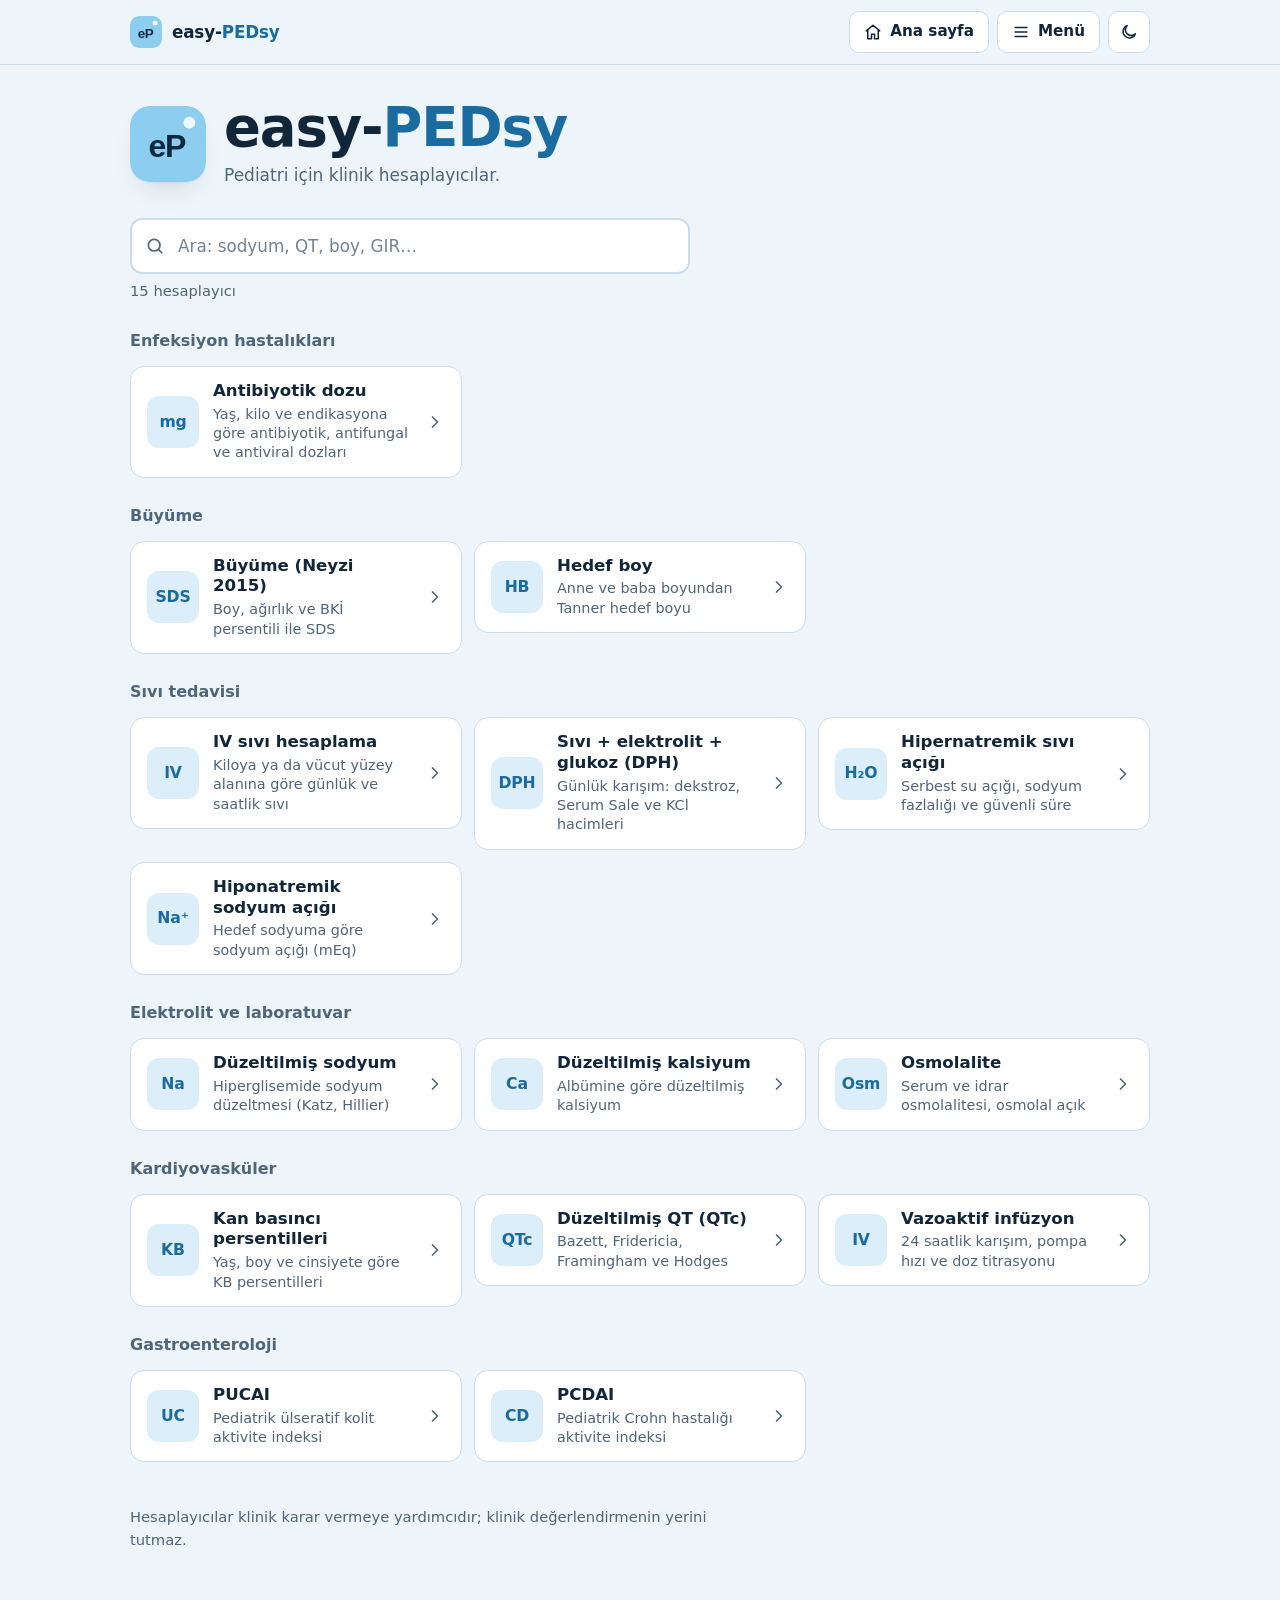
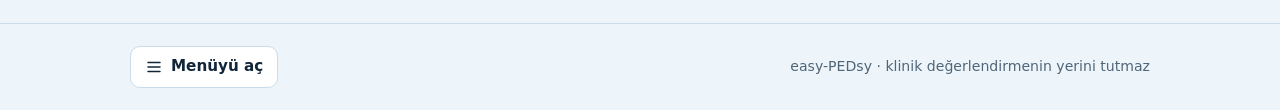
==== index.html @ c0755ac1 "Add files via upload" ====
<!DOCTYPE html>
<html lang="tr">
<head>
<meta charset="utf-8">
<meta name="viewport" content="width=device-width, initial-scale=1">
<title>easy-PEDsy – pediatri için klinik hesaplayıcılar</title>
<meta name="theme-color" content="#EDF5FB">
<link rel="icon" href="[data-uri]" type="image/svg+xml">
<link rel="apple-touch-icon" href="[data-uri]">
<meta name="description" content="easy-PEDsy: pediatri için klinik hesaplayıcılar — büyüme, sıvı-elektrolit, laboratuvar, kardiyovasküler ve gastroenteroloji.">
<script>
  /* Tema, sayfa çizilmeden önce uygulanır (açılışta yanıp sönmeyi önler). */
  (function () {
    var t;
    try { t = localStorage.getItem('tema'); } catch (e) {}
    if (t !== 'light' && t !== 'dark') {
      t = (window.matchMedia && matchMedia('(prefers-color-scheme: dark)').matches) ? 'dark' : 'light';
    }
    document.documentElement.setAttribute('data-theme', t);
    /* Uygulama/tarayıcı çubuğu rengini temayla eşle */
    var sync = function () {
      var m = document.querySelector('meta[name="theme-color"]');
      if (m) m.setAttribute('content', document.documentElement.getAttribute('data-theme') === 'dark' ? '#0E1823' : '#EDF5FB');
    };
    sync();
    if (window.MutationObserver) new MutationObserver(sync).observe(document.documentElement, { attributes: true, attributeFilter: ['data-theme'] });
  })();
</script>


<link href="fonts/atkinson-hyperlegible.css" rel="stylesheet">
<style>
  /* ---------- Renkler: açık mod ---------- */
  :root {
    --bg: #EDF5FB;
    --surface: #FFFFFF;
    --ink: #12263A;
    --muted: #4F6578;
    --line: #CADCEA;
    --accent: #1A6BA0;
    --accent-ink: #FFFFFF;
    --accent-soft: #DCEEFA;
    --brand: #8DCDF0;         /* bebek mavisi */
    --brand-ink: #0B2A42;
    --brand-line: #6FBDE6;
    --low: #1F65A8;   --low-soft: #E3EEF9;
    --ok: #2B7A4B;    --ok-soft: #E2F2E8;
    --high: #A9471A;  --high-soft: #FBE9DF;
    --shadow: 0 1px 0 rgba(27, 34, 48, .05), 0 14px 32px -18px rgba(27, 34, 48, .28);
    color-scheme: light;
  }
  /* ---------- Renkler: koyu mod ---------- */
  [data-theme="dark"] {
    --bg: #0E1823;
    --surface: #15222F;
    --ink: #E4EEF6;
    --muted: #93A8B9;
    --line: #283A4B;
    --accent: #8DCDF0;
    --accent-ink: #0B2236;
    --accent-soft: #19324A;
    --brand: #8DCDF0;
    --brand-ink: #0B2236;
    --brand-line: #8DCDF0;
    --low: #86B9EE;   --low-soft: #1B2C40;
    --ok: #79D1A0;    --ok-soft: #173326;
    --high: #F2A577;  --high-soft: #3A2418;
    --shadow: 0 1px 0 rgba(0, 0, 0, .3), 0 16px 34px -18px rgba(0, 0, 0, .7);
    color-scheme: dark;
  }

  *, *::before, *::after { box-sizing: border-box; }
  html { -webkit-text-size-adjust: 100%; }
  body {
    margin: 0;
    min-height: 100vh;
    display: flex;
    flex-direction: column;
    background: var(--bg);
    color: var(--ink);
    font-family: "Atkinson Hyperlegible", system-ui, -apple-system, "Segoe UI", Roboto, "Helvetica Neue", Arial, sans-serif;
    font-size: 1.0625rem;
    line-height: 1.55;
    -webkit-font-smoothing: antialiased;
  }
  main { flex: 1; }
  a { color: var(--accent); }
  :focus-visible { outline: 3px solid var(--accent); outline-offset: 2px; }
  .wrap { width: 100%; max-width: 1060px; margin-inline: auto; padding-inline: 20px; }
  .visually-hidden {
    position: absolute !important; width: 1px; height: 1px; padding: 0; margin: -1px;
    overflow: hidden; clip: rect(0 0 0 0); white-space: nowrap; border: 0;
  }
  .skip-link {
    position: absolute; left: 12px; top: -60px; z-index: 50;
    background: var(--accent); color: var(--accent-ink); padding: 10px 14px; border-radius: 8px;
    font-weight: 700; text-decoration: none;
  }
  .skip-link:focus { top: 12px; }

  /* ---------- Butonlar ---------- */
  .btn {
    display: inline-flex; align-items: center; justify-content: center; gap: 8px;
    min-height: 42px; padding: 0 14px;
    font: inherit; font-size: .95rem; font-weight: 700; line-height: 1;
    color: var(--ink); background: var(--surface);
    border: 1px solid var(--line); border-radius: 10px;
    text-decoration: none; cursor: pointer;
    transition: border-color .15s, background-color .15s;
  }
  .btn:hover { border-color: var(--accent); }
  .btn svg { width: 18px; height: 18px; flex: none; }
  .btn-primary { background: var(--accent); border-color: var(--accent); color: var(--accent-ink); }
  .btn-primary:hover { background: color-mix(in srgb, var(--accent) 88%, var(--ink)); }
  .btn-primary:disabled { opacity: .45; cursor: not-allowed; }
  .btn-icon { width: 42px; padding: 0; }

  /* ---------- Üst bar ---------- */
  .site-header {
    position: sticky; top: 0; z-index: 10;
    background: var(--bg);
    background: color-mix(in srgb, var(--bg) 90%, transparent);
    -webkit-backdrop-filter: blur(8px); backdrop-filter: blur(8px);
    border-bottom: 1px solid var(--line);
  }
  .header-inner { display: flex; align-items: center; justify-content: space-between; gap: 12px; min-height: 64px; }
  .brand { color: var(--ink); text-decoration: none; font-weight: 700; font-size: 1.05rem; }
  .header-actions { display: flex; align-items: center; gap: 8px; }
  [data-theme="dark"] .icon-moon, [data-theme="light"] .icon-sun { display: none; }
  @media (max-width: 560px) {
    .header-actions .btn-label { position: absolute; width: 1px; height: 1px; overflow: hidden; clip: rect(0 0 0 0); }
    .header-actions .btn { width: 42px; padding: 0; }
  }

  /* ---------- Başlık ---------- */
  .breadcrumb { margin-top: 28px; font-size: .92rem; color: var(--muted); }
  .breadcrumb a { color: var(--muted); }
  .breadcrumb a:hover { color: var(--accent); }
  h1 {
    font-size: clamp(2.1rem, 5.2vw, 3rem); line-height: 1.08; letter-spacing: -.02em;
    margin: .35em 0 .3em;
  }
  .lede { max-width: 60ch; margin: 0 0 30px; color: var(--muted); }

  /* ---------- Hesaplayıcı ---------- */
  .calc { display: grid; grid-template-columns: minmax(0, 1.1fr) minmax(0, .9fr); gap: 28px; align-items: start; }
  @media (max-width: 780px) { .calc { grid-template-columns: minmax(0, 1fr); } }

  .panel { background: var(--surface); border: 1px solid var(--line); border-radius: 16px; padding: 24px; }
  .field + .field { margin-top: 6px; }
  .field > label { display: block; font-weight: 700; margin-bottom: 8px; }
  .input-group {
    display: flex; background: var(--bg);
    border: 2px solid var(--line); border-radius: 10px; overflow: hidden;
    transition: border-color .15s;
  }
  .input-group:focus-within { border-color: var(--accent); }
  .field[data-invalid] .input-group { border-color: var(--high); }
  .input-group input {
    flex: 1; width: 100%; min-width: 0; border: 0; background: transparent; color: var(--ink);
    font: inherit; font-size: 1.5rem; font-weight: 700; padding: 10px 14px;
    font-variant-numeric: tabular-nums;
  }
  .input-group input::placeholder { color: var(--muted); font-weight: 400; opacity: .7; }
  .input-group input:focus { outline: none; }
  .input-group select {
    border: 0; border-left: 2px solid var(--line); background: var(--surface); color: var(--ink);
    font: inherit; font-size: 1rem; font-weight: 700; padding: 0 12px; cursor: pointer;
  }
  .input-group select:focus-visible { outline-offset: -4px; }
  .msg { min-height: 1.5em; margin: 6px 0 0; font-size: .92rem; color: var(--muted); }
  .msg.is-error { color: var(--high); }

  details.ref { margin-top: 10px; border-top: 1px solid var(--line); padding-top: 14px; }
  details.ref summary { cursor: pointer; font-weight: 700; }
  details.ref summary span { font-weight: 400; color: var(--muted); }
  details.ref p { margin: 8px 0 0; font-size: .92rem; color: var(--muted); max-width: 52ch; }
  .ref-grid { display: grid; grid-template-columns: minmax(0, 1fr) minmax(0, 1fr); gap: 12px; margin-top: 12px; }
  .ref-grid label { display: block; font-size: .92rem; font-weight: 700; margin-bottom: 4px; }
  .ref-grid .input-group input { font-size: 1.1rem; padding: 8px 12px; }
  .ref-grid .unit-tag { display: flex; align-items: center; padding: 0 12px; color: var(--muted); font-size: .9rem; border-left: 2px solid var(--line); background: var(--surface); }

  .actions { display: flex; flex-wrap: wrap; gap: 10px; margin-top: 22px; }

  /* ---------- Sonuç: periyodik tablo karesi ---------- */
  .result { position: sticky; top: 84px; }
  @media (max-width: 780px) { .result { position: static; } }
  .tile {
    background: var(--surface);
    border: 3px solid var(--line); border-radius: 18px;
    padding: 16px 20px 0; overflow: hidden;
    box-shadow: var(--shadow);
    transition: border-color .2s;
  }
  .tile[data-state="low"]  { border-color: var(--low); }
  .tile[data-state="ok"]   { border-color: var(--ok); }
  .tile[data-state="high"] { border-color: var(--high); }
  .tile-top { display: flex; justify-content: space-between; align-items: flex-start; }
  .tile-z { font-size: 1.05rem; color: var(--muted); font-variant-numeric: tabular-nums; }
  .tile-sym { text-align: right; line-height: 1; }
  .tile-sym b { display: block; font-size: 1.9rem; color: var(--accent); }
  .tile-sym small { display: block; margin-top: 4px; font-size: .85rem; color: var(--muted); }
  .tile-value {
    margin-top: 10px;
    font-size: clamp(3.6rem, 11vw, 5.4rem); font-weight: 700; line-height: 1;
    letter-spacing: -.035em; font-variant-numeric: tabular-nums;
  }
  .tile[data-state="empty"] .tile-value { color: var(--line); }
  .tile-unit { margin-top: 8px; font-size: 1.15rem; font-weight: 700; }
  .tile-alt { min-height: 1.55em; color: var(--muted); font-size: .97rem; font-variant-numeric: tabular-nums; }

  .scale { margin: 22px 0 4px; }
  .scale-track { position: relative; height: 10px; border-radius: 5px; background: var(--bg); border: 1px solid var(--line); }
  .scale-ref { position: absolute; top: -1px; bottom: -1px; background: var(--ok-soft); border: 1px solid var(--ok); border-radius: 4px; }
  .mk {
    position: absolute; top: 50%; width: 16px; height: 16px; margin: -8px 0 0 -8px; border-radius: 50%;
    transition: left .3s ease;
  }
  .mk-measured { background: var(--surface); border: 2px solid var(--muted); }
  .mk-corr { background: var(--ink); border: 2px solid var(--surface); box-shadow: 0 0 0 1px var(--ink); }
  .tile[data-state="low"] .mk-corr  { background: var(--low);  box-shadow: 0 0 0 1px var(--low); }
  .tile[data-state="ok"] .mk-corr   { background: var(--ok);   box-shadow: 0 0 0 1px var(--ok); }
  .tile[data-state="high"] .mk-corr { background: var(--high); box-shadow: 0 0 0 1px var(--high); }
  .tile[data-state="empty"] .mk, .tile[data-state="neutral"] .mk-corr { visibility: hidden; }
  .scale-labels { position: relative; height: 1.4em; margin-top: 6px; font-size: .8rem; color: var(--muted); font-variant-numeric: tabular-nums; }
  .scale-labels span { position: absolute; top: 0; transform: translateX(-50%); white-space: nowrap; }
  .scale-labels span:first-child { transform: none; }
  .scale-labels span:last-child { transform: translateX(-100%); }
  .scale-legend { display: flex; gap: 16px; margin: 4px 0 0; font-size: .82rem; color: var(--muted); }
  .scale-legend i { display: inline-block; width: 10px; height: 10px; border-radius: 50%; margin-right: 6px; vertical-align: -1px; }
  .scale-legend .lg-m { border: 2px solid var(--muted); }
  .scale-legend .lg-c { background: var(--ink); }
  .tile[data-state="empty"] .scale-legend { visibility: hidden; }

  .tile-status {
    margin: 16px -20px 0; padding: 13px 20px;
    font-weight: 700; color: var(--muted);
    background: var(--bg); border-top: 1px solid var(--line);
  }
  .tile[data-state="low"] .tile-status  { background: var(--low-soft);  color: var(--low);  border-top-color: transparent; }
  .tile[data-state="ok"] .tile-status   { background: var(--ok-soft);   color: var(--ok);   border-top-color: transparent; }
  .tile[data-state="high"] .tile-status { background: var(--high-soft); color: var(--high); border-top-color: transparent; }

  .steps { margin: 14px 4px 0; font-size: .95rem; color: var(--muted); font-variant-numeric: tabular-nums; }
  .steps b { color: var(--ink); }

  /* ---------- Bilgi ---------- */
  .info {
    display: grid; grid-template-columns: 1fr 1fr; gap: 36px;
    margin-top: 56px; padding-top: 32px; border-top: 1px solid var(--line);
  }
  @media (max-width: 780px) { .info { grid-template-columns: 1fr; gap: 20px; } }
  .info h2 { font-size: 1.3rem; margin: 0 0 12px; }
  .formula {
    margin: 0 0 12px; padding: 14px 16px; border-radius: 10px;
    background: var(--accent-soft); font-weight: 700; font-size: 1.05rem; line-height: 1.45;
  }
  .formula-si { margin: 0; color: var(--muted); font-size: .95rem; }
  .info ul { margin: 0; padding-left: 1.2em; max-width: 62ch; }
  .info li + li { margin-top: 8px; }

  /* ---------- Alt bar ---------- */
  .site-footer { margin-top: 56px; border-top: 1px solid var(--line); }
  .footer-inner { display: flex; flex-wrap: wrap; align-items: center; gap: 10px; padding-block: 22px; }
  .footer-note { margin-left: auto; font-size: .88rem; color: var(--muted); }
  @media (max-width: 560px) { .footer-note { margin-left: 0; width: 100%; } }

  /* ---------- Menü (yan panel) ---------- */
  dialog.drawer {
    margin: 0 0 0 auto; padding: 0; border: 0;
    width: min(360px, 90vw); max-width: none;
    height: 100vh; height: 100dvh; max-height: none;
    background: var(--surface); color: var(--ink);
    border-left: 1px solid var(--line);
  }
  dialog.drawer::backdrop { background: rgba(10, 14, 22, .5); }
  dialog.drawer[open] { animation: drawer-in .22s cubic-bezier(.2, .8, .2, 1); }
  @keyframes drawer-in { from { transform: translateX(100%); } to { transform: none; } }
  .drawer-inner { display: flex; flex-direction: column; height: 100%; padding: 14px 18px 28px; overflow-y: auto; }
  .drawer-head { display: flex; align-items: center; justify-content: space-between; margin-bottom: 14px; }
  .drawer-head h2 { margin: 0; font-size: 1.3rem; }
  .drawer .btn-primary { width: 100%; }
  .drawer h3 { margin: 24px 0 6px; font-size: .92rem; color: var(--muted); }
  .drawer ul { list-style: none; margin: 0; padding: 0; }
  .menu-link { display: block; padding: 10px 12px; border-radius: 8px; color: var(--ink); text-decoration: none; }
  .menu-link:hover { background: var(--bg); }
  .menu-link[aria-current="page"] { background: var(--accent-soft); color: var(--accent); font-weight: 700; }

  @media (prefers-reduced-motion: reduce) {
    *, *::before, *::after { animation: none !important; transition: none !important; }
  }

  /* ---------- easy-PEDsy ortak ---------- */
  .brand { display: inline-flex; align-items: center; gap: 10px; letter-spacing: -.01em; }
  .brand-logo { display: block; width: 32px; height: 32px; border-radius: 9px; flex: none; }
  .brand-name span { color: var(--accent); }
  .btn-primary, #calcBtn { background: var(--brand); border-color: var(--brand-line); color: var(--brand-ink); }
  .btn-primary:hover, #calcBtn:hover { background: color-mix(in srgb, var(--brand) 82%, var(--ink)); border-color: var(--brand-line); }
  .site-header { background: color-mix(in srgb, var(--bg) 88%, transparent); }

  /* ---------- Ana sayfa ---------- */
  .hero { display: flex; align-items: center; gap: 18px; margin-top: 34px; }
  .hero-logo { width: 76px; height: 76px; border-radius: 20px; flex: none; box-shadow: var(--shadow); }
  .hero h1 { margin: 0; font-size: clamp(2.3rem, 8vw, 3.4rem); }
  .hero h1 span { color: var(--accent); }
  .hero p { margin: 4px 0 0; color: var(--muted); }
  .search { position: relative; max-width: 560px; margin: 30px 0 6px; }
  .search svg { position: absolute; left: 15px; top: 50%; width: 20px; height: 20px; margin-top: -10px; color: var(--muted); pointer-events: none; }
  .search input {
    width: 100%; padding: 13px 14px 13px 46px; font: inherit; font-size: 1.05rem; color: var(--ink);
    background: var(--surface); border: 2px solid var(--line); border-radius: 12px;
  }
  .search input::placeholder { color: var(--muted); opacity: .8; }
  .search input:focus-visible { outline: none; border-color: var(--accent); }
  .count { min-height: 1.5em; margin: 0; font-size: .92rem; color: var(--muted); }
  .group { margin-top: 26px; }
  .group h2 { margin: 0 0 12px; font-size: 1rem; color: var(--muted); }
  .cards { list-style: none; margin: 0; padding: 0; display: grid; grid-template-columns: repeat(auto-fill, minmax(min(100%, 300px), 1fr)); gap: 12px; }
  .card {
    display: flex; align-items: center; gap: 14px; min-height: 80px; padding: 14px 16px;
    color: var(--ink); text-decoration: none; background: var(--surface);
    border: 1px solid var(--line); border-radius: 14px; transition: border-color .15s, transform .15s;
  }
  .card:hover { border-color: var(--accent); }
  .card:active { transform: translateY(1px); }
  .card-sym {
    flex: none; display: grid; place-items: center; width: 52px; height: 52px; border-radius: 12px;
    background: var(--accent-soft); color: var(--accent); font-weight: 700; font-size: .98rem; letter-spacing: -.01em;
  }
  .card-text { flex: 1; min-width: 0; }
  .card-text b { display: block; font-size: 1.04rem; line-height: 1.25; }
  .card-text small { display: block; margin-top: 3px; color: var(--muted); font-size: .9rem; line-height: 1.35; }
  .card-go { flex: none; width: 20px; height: 20px; color: var(--muted); }
  .card:hover .card-go { color: var(--accent); }
  .group[hidden], .cards li[hidden], .empty[hidden] { display: none; }
  .empty { margin-top: 26px; color: var(--muted); }
  .note { margin-top: 44px; font-size: .92rem; color: var(--muted); max-width: 64ch; }
</style>
<script>
/* Hesaplayıcılar bu dosyanın sonunda gömülüdür; ?arac=<ad> adresi ilgili sayfayı açar. */
(function () {
  var slug = new URLSearchParams(location.search).get('arac');
  if (!slug || !/^[a-z0-9-]+$/.test(slug)) return;
  document.documentElement.style.visibility = 'hidden';
  document.addEventListener('DOMContentLoaded', function () {
    var src = document.getElementById('doc-' + slug);
    if (!src) { document.documentElement.style.visibility = ''; return; }
    var page = JSON.parse(src.textContent);
    document.open();
    document.write(page);
    document.close();
  }, { once: true });
})();
</script>
<!-- APK'den web/PWA sürümüne dönüşüm: eklenen web metadata -->
<link rel="manifest" href="manifest.webmanifest">
<link rel="icon" type="image/png" sizes="192x192" href="icons/icon-192.png">
<link rel="apple-touch-icon" href="icons/icon-192.png">
<meta name="apple-mobile-web-app-capable" content="yes">
<meta name="apple-mobile-web-app-status-bar-style" content="default">
<script>
  if ('serviceWorker' in navigator && (location.protocol === 'https:' || location.hostname === 'localhost' || location.hostname === '127.0.0.1')) {
    window.addEventListener('load', function () {
      navigator.serviceWorker.register('./service-worker.js').catch(function (err) {
        console.warn('Çevrimdışı PWA kaydı yapılamadı:', err);
      });
    });
  }
</script>
</head>
<body>
<a class="skip-link" href="#icerik">İçeriğe geç</a>

<header class="site-header">
  <div class="wrap header-inner">
    <!-- Logo bu dosyanın içine gömülüdür (data:image/svg+xml). -->
    <a class="brand" href="?"><img class="brand-logo" src="[data-uri]" alt="" width="32" height="32"><span class="brand-name">easy-<span>PEDsy</span></span></a>
    <nav class="header-actions" aria-label="Site gezinmesi">
      <a class="btn" href="?" aria-label="Ana sayfa" aria-current="page">
        <svg viewBox="0 0 24 24" fill="none" stroke="currentColor" stroke-width="2" stroke-linecap="round" stroke-linejoin="round" aria-hidden="true"><path d="M3 10.5 12 3l9 7.5"/><path d="M5 9.5V21h5v-6h4v6h5V9.5"/></svg>
        <span class="btn-label">Ana sayfa</span>
      </a>
      <button class="btn" type="button" data-open-menu aria-haspopup="dialog" aria-controls="menu" aria-expanded="false" aria-label="Menü">
        <svg viewBox="0 0 24 24" fill="none" stroke="currentColor" stroke-width="2" stroke-linecap="round" aria-hidden="true"><path d="M4 6h16M4 12h16M4 18h16"/></svg>
        <span class="btn-label">Menü</span>
      </button>
      <button class="btn btn-icon" type="button" id="themeToggle" aria-label="Koyu moda geç" title="Koyu moda geç">
        <svg class="icon-moon" viewBox="0 0 24 24" fill="none" stroke="currentColor" stroke-width="2" stroke-linecap="round" stroke-linejoin="round" aria-hidden="true"><path d="M20.5 14.5A8.5 8.5 0 1 1 9.5 3.5a7 7 0 0 0 11 11Z"/></svg>
        <svg class="icon-sun" viewBox="0 0 24 24" fill="none" stroke="currentColor" stroke-width="2" stroke-linecap="round" aria-hidden="true"><circle cx="12" cy="12" r="4.5"/><path d="M12 1.5v2.5M12 20v2.5M4.6 4.6l1.8 1.8M17.6 17.6l1.8 1.8M1.5 12H4M20 12h2.5M4.6 19.4l1.8-1.8M17.6 6.4l1.8-1.8"/></svg>
      </button>
    </nav>
  </div>
</header>

<main id="icerik" class="wrap">
  <section class="hero">
    <img class="hero-logo" src="[data-uri]" alt="" width="76" height="76">
    <div>
      <h1>easy-<span>PEDsy</span></h1>
      <p>Pediatri için klinik hesaplayıcılar.</p>
    </div>
  </section>

  <div class="search" role="search">
    <svg viewBox="0 0 24 24" fill="none" stroke="currentColor" stroke-width="2" stroke-linecap="round" aria-hidden="true"><circle cx="11" cy="11" r="7"/><path d="m20 20-3.5-3.5"/></svg>
    <label for="q" class="visually-hidden">Hesaplayıcı ara</label>
    <input id="q" type="search" placeholder="Ara: sodyum, QT, boy, GIR…" autocomplete="off" enterkeyhint="search">
  </div>
  <p class="count" id="count" aria-live="polite"></p>

  <div id="list">
    <section class="group" aria-label="Enfeksiyon hastalıkları">
      <h2>Enfeksiyon hastalıkları</h2>
      <ul class="cards"><li><a class="card" href="?arac=antibiyotik-doz" data-search="Antibiyotik dozu pediatrik ilaç doz hesaplama antimikrobiyal antifungal antiviral enfeksiyon Amfoterisin B deoksikolat (konvansiyonel) Amphotericin B deoxycholate (conventional) Lipozomal amfoterisin B Liposomal amphotericin B (AmBisome) Amikasin Amikacin (systemic) Ampisilin-sulbaktam Ampicillin and sulbactam Asiklovir Acyclovir (systemic) Doksisiklin Doxycycline Eritromisin Erythromycin (systemic) Flukonazol Fluconazole Gansiklovir Ganciclovir (systemic) Gentamisin Gentamicin (systemic) Kaspofungin Caspofungin Kolistin (kolistimetat) Colistin (colistimethate) Linezolid Linezolid Meropenem Meropenem Oseltamivir Oseltamivir Sefaleksin Cephalexin Sefepim Cefepime Seftazidim Ceftazidime Seftriakson Ceftriaxone Sefuroksim Cefuroxime Siprofloksasin Ciprofloxacin (systemic) Teikoplanin Teicoplanin Tigesiklin Tigecycline Valgansiklovir Valganciclovir Vankomisin Vancomycin Vorikonazol Voriconazole Piperasilin-tazobaktam Sefepim Seftazidim Sefoperazon-sulbaktam Meropenem Vankomisin Teikoplanin Amikasin Metronidazol Eritromisin Seftriakson Amoksisilin-klavulanat Klaritromisin Tigesiklin TMP-SMX (Bactrim) Flukonazol Amfoterisin B (lipozomal) Kaspofungin Mikafungin Vorikonazol Asiklovir Gansiklovir Valgansiklovir"><span class="card-sym" aria-hidden="true">mg</span><span class="card-text"><b>Antibiyotik dozu</b><small>Yaş, kilo ve endikasyona göre antibiyotik, antifungal ve antiviral dozları</small></span><svg class="card-go" viewBox="0 0 24 24" fill="none" stroke="currentColor" stroke-width="2" stroke-linecap="round" stroke-linejoin="round" aria-hidden="true"><path d="M9 6l6 6-6 6"/></svg></a></li></ul>
    </section>

    <section class="group" aria-label="Büyüme">
      <h2>Büyüme</h2>
      <ul class="cards">
        <li><a class="card" href="?arac=neyzi-oksoloji" data-search="Büyüme (Neyzi 2015) Boy, ağırlık ve BKİ persentili ile SDS SDS boy kilo ağırlık bki bmi vücut kitle indeksi persentil büyüme oksoloji neyzi"><span class="card-sym" aria-hidden="true">SDS</span><span class="card-text"><b>Büyüme (Neyzi 2015)</b><small>Boy, ağırlık ve BKİ persentili ile SDS</small></span><svg class="card-go" viewBox="0 0 24 24" fill="none" stroke="currentColor" stroke-width="2" stroke-linecap="round" stroke-linejoin="round" aria-hidden="true"><path d="M9 6l6 6-6 6"/></svg></a></li>
        <li><a class="card" href="?arac=hedef-boy" data-search="Hedef boy Anne ve baba boyundan Tanner hedef boyu HB genetik hedef boy tanner anne baba"><span class="card-sym" aria-hidden="true">HB</span><span class="card-text"><b>Hedef boy</b><small>Anne ve baba boyundan Tanner hedef boyu</small></span><svg class="card-go" viewBox="0 0 24 24" fill="none" stroke="currentColor" stroke-width="2" stroke-linecap="round" stroke-linejoin="round" aria-hidden="true"><path d="M9 6l6 6-6 6"/></svg></a></li>
      </ul>
    </section>
    <section class="group" aria-label="Sıvı tedavisi">
      <h2>Sıvı tedavisi</h2>
      <ul class="cards">
        <li><a class="card" href="?arac=iv-sivi" data-search="IV sıvı hesaplama Kiloya ya da vücut yüzey alanına göre günlük ve saatlik sıvı IV idame sıvı iv vya vücut yüzey alanı costeff ml/kg saatlik hız"><span class="card-sym" aria-hidden="true">IV</span><span class="card-text"><b>IV sıvı hesaplama</b><small>Kiloya ya da vücut yüzey alanına göre günlük ve saatlik sıvı</small></span><svg class="card-go" viewBox="0 0 24 24" fill="none" stroke="currentColor" stroke-width="2" stroke-linecap="round" stroke-linejoin="round" aria-hidden="true"><path d="M9 6l6 6-6 6"/></svg></a></li>
        <li><a class="card" href="?arac=sivi-elektrolit-glukoz" data-search="Sıvı + elektrolit + glukoz (DPH) Günlük karışım: dekstroz, Serum Sale ve KCl hacimleri DPH dph gir dekstroz glukoz serum sale kcl potasyum sodyum karışım idame"><span class="card-sym" aria-hidden="true">DPH</span><span class="card-text"><b>Sıvı + elektrolit + glukoz (DPH)</b><small>Günlük karışım: dekstroz, Serum Sale ve KCl hacimleri</small></span><svg class="card-go" viewBox="0 0 24 24" fill="none" stroke="currentColor" stroke-width="2" stroke-linecap="round" stroke-linejoin="round" aria-hidden="true"><path d="M9 6l6 6-6 6"/></svg></a></li>
        <li><a class="card" href="?arac=hipernatremik-sivi-acigi-hesaplama" data-search="Hipernatremik sıvı açığı Serbest su açığı, sodyum fazlalığı ve güvenli süre H₂O hipernatremi serbest su açığı sodyum dehidratasyon"><span class="card-sym" aria-hidden="true">H₂O</span><span class="card-text"><b>Hipernatremik sıvı açığı</b><small>Serbest su açığı, sodyum fazlalığı ve güvenli süre</small></span><svg class="card-go" viewBox="0 0 24 24" fill="none" stroke="currentColor" stroke-width="2" stroke-linecap="round" stroke-linejoin="round" aria-hidden="true"><path d="M9 6l6 6-6 6"/></svg></a></li>
        <li><a class="card" href="?arac=hiponatremik-sodyum-acigi-hesaplama" data-search="Hiponatremik sodyum açığı Hedef sodyuma göre sodyum açığı (mEq) Na⁺ hiponatremi sodyum açığı nacl"><span class="card-sym" aria-hidden="true">Na⁺</span><span class="card-text"><b>Hiponatremik sodyum açığı</b><small>Hedef sodyuma göre sodyum açığı (mEq)</small></span><svg class="card-go" viewBox="0 0 24 24" fill="none" stroke="currentColor" stroke-width="2" stroke-linecap="round" stroke-linejoin="round" aria-hidden="true"><path d="M9 6l6 6-6 6"/></svg></a></li>
      </ul>
    </section>
    <section class="group" aria-label="Elektrolit ve laboratuvar">
      <h2>Elektrolit ve laboratuvar</h2>
      <ul class="cards">
        <li><a class="card" href="?arac=duzeltilmis-sodyum" data-search="Düzeltilmiş sodyum Hiperglisemide sodyum düzeltmesi (Katz, Hillier) Na hiperglisemi glukoz dka katz hillier"><span class="card-sym" aria-hidden="true">Na</span><span class="card-text"><b>Düzeltilmiş sodyum</b><small>Hiperglisemide sodyum düzeltmesi (Katz, Hillier)</small></span><svg class="card-go" viewBox="0 0 24 24" fill="none" stroke="currentColor" stroke-width="2" stroke-linecap="round" stroke-linejoin="round" aria-hidden="true"><path d="M9 6l6 6-6 6"/></svg></a></li>
        <li><a class="card" href="?arac=duzeltilmis-kalsiyum" data-search="Düzeltilmiş kalsiyum Albümine göre düzeltilmiş kalsiyum Ca albümin kalsiyum payne"><span class="card-sym" aria-hidden="true">Ca</span><span class="card-text"><b>Düzeltilmiş kalsiyum</b><small>Albümine göre düzeltilmiş kalsiyum</small></span><svg class="card-go" viewBox="0 0 24 24" fill="none" stroke="currentColor" stroke-width="2" stroke-linecap="round" stroke-linejoin="round" aria-hidden="true"><path d="M9 6l6 6-6 6"/></svg></a></li>
        <li><a class="card" href="?arac=osmolalite" data-search="Osmolalite Serum ve idrar osmolalitesi, osmolal açık Osm osmolalite ozmolalite osmolal açık idrar serum"><span class="card-sym" aria-hidden="true">Osm</span><span class="card-text"><b>Osmolalite</b><small>Serum ve idrar osmolalitesi, osmolal açık</small></span><svg class="card-go" viewBox="0 0 24 24" fill="none" stroke="currentColor" stroke-width="2" stroke-linecap="round" stroke-linejoin="round" aria-hidden="true"><path d="M9 6l6 6-6 6"/></svg></a></li>
      </ul>
    </section>
    <section class="group" aria-label="Kardiyovasküler">
      <h2>Kardiyovasküler</h2>
      <ul class="cards">
        <li><a class="card" href="?arac=kan-basinci" data-search="Kan basıncı persentilleri Yaş, boy ve cinsiyete göre KB persentilleri KB tansiyon hipertansiyon kan basıncı aap rosner"><span class="card-sym" aria-hidden="true">KB</span><span class="card-text"><b>Kan basıncı persentilleri</b><small>Yaş, boy ve cinsiyete göre KB persentilleri</small></span><svg class="card-go" viewBox="0 0 24 24" fill="none" stroke="currentColor" stroke-width="2" stroke-linecap="round" stroke-linejoin="round" aria-hidden="true"><path d="M9 6l6 6-6 6"/></svg></a></li>
        <li><a class="card" href="?arac=duzeltilmis-qt" data-search="Düzeltilmiş QT (QTc) Bazett, Fridericia, Framingham ve Hodges QTc qtc ekg bazett fridericia framingham hodges uzun qt"><span class="card-sym" aria-hidden="true">QTc</span><span class="card-text"><b>Düzeltilmiş QT (QTc)</b><small>Bazett, Fridericia, Framingham ve Hodges</small></span><svg class="card-go" viewBox="0 0 24 24" fill="none" stroke="currentColor" stroke-width="2" stroke-linecap="round" stroke-linejoin="round" aria-hidden="true"><path d="M9 6l6 6-6 6"/></svg></a></li>
      <li><a class="card" href="?arac=vazoaktif-infuzyon" data-search="vazoaktif infüzyon vazopressör inotrop titrasyon pompa ampul noradrenalin norepinefrin adrenalin epinefrin dopamin dobutamin milrinon vazopressin"><span class="card-sym" aria-hidden="true">IV</span><span class="card-text"><b>Vazoaktif infüzyon</b><small>24 saatlik karışım, pompa hızı ve doz titrasyonu</small></span><svg class="card-go" viewBox="0 0 24 24" fill="none" stroke="currentColor" stroke-width="2" stroke-linecap="round" stroke-linejoin="round" aria-hidden="true"><path d="M9 6l6 6-6 6"/></svg></a></li>
      </ul>
    </section>
    <section class="group" aria-label="Gastroenteroloji">
      <h2>Gastroenteroloji</h2>
      <ul class="cards">
        <li><a class="card" href="?arac=pucai" data-search="PUCAI Pediatrik ülseratif kolit aktivite indeksi UC ülseratif kolit ibd inflamatuvar bağırsak"><span class="card-sym" aria-hidden="true">UC</span><span class="card-text"><b>PUCAI</b><small>Pediatrik ülseratif kolit aktivite indeksi</small></span><svg class="card-go" viewBox="0 0 24 24" fill="none" stroke="currentColor" stroke-width="2" stroke-linecap="round" stroke-linejoin="round" aria-hidden="true"><path d="M9 6l6 6-6 6"/></svg></a></li>
        <li><a class="card" href="?arac=pcdai" data-search="PCDAI Pediatrik Crohn hastalığı aktivite indeksi CD crohn ibd inflamatuvar bağırsak"><span class="card-sym" aria-hidden="true">CD</span><span class="card-text"><b>PCDAI</b><small>Pediatrik Crohn hastalığı aktivite indeksi</small></span><svg class="card-go" viewBox="0 0 24 24" fill="none" stroke="currentColor" stroke-width="2" stroke-linecap="round" stroke-linejoin="round" aria-hidden="true"><path d="M9 6l6 6-6 6"/></svg></a></li>
      </ul>
    </section>
  </div>
  <p class="empty" id="empty" hidden>Eşleşen hesaplayıcı yok.</p>

  <p class="note">Hesaplayıcılar klinik karar vermeye yardımcıdır; klinik değerlendirmenin yerini tutmaz.</p>
</main>

<footer class="site-footer">
  <div class="wrap footer-inner">
    <button class="btn" type="button" data-open-menu aria-haspopup="dialog" aria-controls="menu" aria-expanded="false">
      <svg viewBox="0 0 24 24" fill="none" stroke="currentColor" stroke-width="2" stroke-linecap="round" aria-hidden="true"><path d="M4 6h16M4 12h16M4 18h16"/></svg>
      Menüyü aç
    </button>
    <span class="footer-note">easy-PEDsy · klinik değerlendirmenin yerini tutmaz</span>
  </div>
</footer>

<!-- ============ MENÜ: bağlantıları buradan düzenleyin ============ -->
<dialog class="drawer" id="menu" aria-labelledby="menuTitle">
  <div class="drawer-inner">
    <div class="drawer-head">
      <h2 id="menuTitle">Menü</h2>
      <button class="btn btn-icon" type="button" data-close-menu aria-label="Menüyü kapat">
        <svg viewBox="0 0 24 24" fill="none" stroke="currentColor" stroke-width="2" stroke-linecap="round" aria-hidden="true"><path d="M6 6l12 12M18 6 6 18"/></svg>
      </button>
    </div>
    <nav aria-label="Ana menü">
      <a class="btn btn-primary" href="?" aria-current="page">Ana sayfa</a>

      <h3>Enfeksiyon hastalıkları</h3>
      <ul>
        <li><a class="menu-link" href="?arac=antibiyotik-doz">Antibiyotik dozu</a></li>
      </ul>

      <h3>Büyüme</h3>
      <ul>
        <li><a class="menu-link" href="?arac=neyzi-oksoloji">Büyüme (Neyzi 2015)</a></li>
        <li><a class="menu-link" href="?arac=hedef-boy">Hedef boy</a></li>
      </ul>

      <h3>Sıvı tedavisi</h3>
      <ul>
        <li><a class="menu-link" href="?arac=iv-sivi">IV sıvı hesaplama</a></li>
        <li><a class="menu-link" href="?arac=sivi-elektrolit-glukoz">Sıvı + elektrolit + glukoz (DPH)</a></li>
        <li><a class="menu-link" href="?arac=hipernatremik-sivi-acigi-hesaplama">Hipernatremik sıvı açığı</a></li>
        <li><a class="menu-link" href="?arac=hiponatremik-sodyum-acigi-hesaplama">Hiponatremik sodyum açığı</a></li>
      </ul>

      <h3>Elektrolit ve laboratuvar</h3>
      <ul>
        <li><a class="menu-link" href="?arac=duzeltilmis-sodyum">Düzeltilmiş sodyum</a></li>
        <li><a class="menu-link" href="?arac=duzeltilmis-kalsiyum">Düzeltilmiş kalsiyum</a></li>
        <li><a class="menu-link" href="?arac=osmolalite">Osmolalite</a></li>
      </ul>

      <h3>Kardiyovasküler</h3>
      <ul>
        <li><a class="menu-link" href="?arac=kan-basinci">Kan basıncı persentilleri</a></li>
        <li><a class="menu-link" href="?arac=duzeltilmis-qt">Düzeltilmiş QT (QTc)</a></li>
        <li><a class="menu-link" href="?arac=vazoaktif-infuzyon">Vazoaktif infüzyon</a></li>
      </ul>

      <h3>Gastroenteroloji</h3>
      <ul>
        <li><a class="menu-link" href="?arac=pucai">PUCAI</a></li>
        <li><a class="menu-link" href="?arac=pcdai">PCDAI</a></li>
      </ul>
    </nav>
  </div>
</dialog>

<script>
(function () {
  'use strict';

  function $(id) { return document.getElementById(id); }

  /* ---------- Arama: büyük/küçük harf ve Türkçe karakter duyarsız ---------- */
  var MAP = { 'ı': 'i', 'ğ': 'g', 'ü': 'u', 'ş': 's', 'ö': 'o', 'ç': 'c', '₂': '2', '⁺': '+' };
  function norm(s) {
    return s.toLocaleLowerCase('tr-TR').replace(/[ığüşöç₂⁺]/g, function (c) { return MAP[c]; })
      .normalize('NFD').replace(/[\u0300-\u036f]/g, '');
  }
  var q = $('q'), cards = Array.prototype.slice.call(document.querySelectorAll('.card')),
      groups = document.querySelectorAll('.group'), total = cards.length;
  /* Her terim bir kelimenin başıyla eşleşmeli ("gir" → GIR; "ağırlık" değil) */
  cards.forEach(function (c) { c._words = norm(c.getAttribute('data-search')).split(/[^a-z0-9+]+/).filter(Boolean); });

  function filter() {
    var terms = norm(q.value.trim()).split(/[^a-z0-9+]+/).filter(Boolean), shown = 0;
    cards.forEach(function (c) {
      var ok = terms.every(function (t) { return c._words.some(function (w) { return w.indexOf(t) === 0; }); });
      c.parentNode.hidden = !ok;
      if (ok) shown++;
    });
    groups.forEach(function (g) { g.hidden = !g.querySelector('li:not([hidden])'); });
    $('empty').hidden = shown !== 0;
    $('count').textContent = terms.length ? shown + ' / ' + total + ' hesaplayıcı' : total + ' hesaplayıcı';
  }
  q.addEventListener('input', filter);
  q.addEventListener('keydown', function (e) {
    if (e.key === 'Enter') {
      var first = document.querySelector('.cards li:not([hidden]) .card');
      if (first) { e.preventDefault(); first.click(); }
    }
  });
  filter();

  /* ---------- Koyu / açık mod ---------- */
  var root = document.documentElement, themeBtn = $('themeToggle');
  function syncThemeBtn() {
    var dark = root.getAttribute('data-theme') === 'dark';
    var label = dark ? 'Açık moda geç' : 'Koyu moda geç';
    themeBtn.setAttribute('aria-label', label);
    themeBtn.title = label;
  }
  themeBtn.addEventListener('click', function () {
    var next = root.getAttribute('data-theme') === 'dark' ? 'light' : 'dark';
    root.setAttribute('data-theme', next);
    try { localStorage.setItem('tema', next); } catch (e) {}
    syncThemeBtn();
  });
  syncThemeBtn();

  /* ---------- Menü ---------- */
  var menu = $('menu'), opener = null;
  document.querySelectorAll('[data-open-menu]').forEach(function (b) {
    b.addEventListener('click', function () {
      opener = b;
      if (typeof menu.showModal === 'function') menu.showModal(); else menu.setAttribute('open', '');
      b.setAttribute('aria-expanded', 'true');
    });
  });
  document.querySelectorAll('[data-close-menu]').forEach(function (b) {
    b.addEventListener('click', function () { menu.close(); });
  });
  menu.addEventListener('click', function (e) { if (e.target === menu) menu.close(); });
  menu.addEventListener('close', function () {
    if (opener) { opener.setAttribute('aria-expanded', 'false'); opener.focus(); }
  });

})();
</script>
<script type="application/json" id="doc-antibiyotik-doz">"\u003c!DOCTYPE html>\n\u003chtml lang=\"tr\">\n\u003chead>\n\u003cmeta charset=\"utf-8\">\n\u003cmeta name=\"viewport\" content=\"width=device-width, initial-scale=1\">\n\u003ctitle>Antibiyotik dozu – easy-PEDsy\u003c/title>\n\u003cmeta name=\"theme-color\" content=\"#EDF5FB\">\n\u003clink rel=\"icon\" href=\"[data-uri]\" type=\"image/svg+xml\">\n\u003clink rel=\"apple-touch-icon\" href=\"[data-uri]\">\n\u003cmeta name=\"description\" content=\"Kilo, yaş ve endikasyona göre pediatrik antibiyotik, antifungal ve antiviral doz hesaplayıcı; mg/doz, mg/gün ve etki spektrumu.\">\n\u003cscript>\n  /* Tema, sayfa çizilmeden önce uygulanır (açılışta yanıp sönmeyi önler). */\n  (function () {\n    var t;\n    try { t = localStorage.getItem('tema'); } catch (e) {}\n    if (t !== 'light' && t !== 'dark') {\n      t = (window.matchMedia && matchMedia('(prefers-color-scheme: dark)').matches) ? 'dark' : 'light';\n    }\n    document.documentElement.setAttribute('data-theme', t);\n    /* Uygulama/tarayıcı çubuğu rengini temayla eşle */\n    var sync = function () {\n      var m = document.querySelector('meta[name=\"theme-color\"]');\n      if (m) m.setAttribute('content', document.documentElement.getAttribute('data-theme') === 'dark' ? '#0E1823' : '#EDF5FB');\n    };\n    sync();\n    if (window.MutationObserver) new MutationObserver(sync).observe(document.documentElement, { attributes: true, attributeFilter: ['data-theme'] });\n  })();\n\u003c/script>\n\n\n\u003clink href=\"fonts/atkinson-hyperlegible.css\" rel=\"stylesheet\">\n\u003cstyle>\n  /* ---------- Renkler: açık mod ---------- */\n  :root {\n    --bg: #EDF5FB;\n    --surface: #FFFFFF;\n    --ink: #12263A;\n    --muted: #4F6578;\n    --line: #CADCEA;\n    --accent: #1A6BA0;\n    --accent-ink: #FFFFFF;\n    --accent-soft: #DCEEFA;\n    --brand: #8DCDF0;         /* bebek mavisi */\n    --brand-ink: #0B2A42;\n    --brand-line: #6FBDE6;\n    --low: #1F65A8;   --low-soft: #E3EEF9;\n    --ok: #2B7A4B;    --ok-soft: #E2F2E8;\n    --high: #A9471A;  --high-soft: #FBE9DF;\n    --shadow: 0 1px 0 rgba(27, 34, 48, .05), 0 14px 32px -18px rgba(27, 34, 48, .28);\n    color-scheme: light;\n  }\n  /* ---------- Renkler: koyu mod ---------- */\n  [data-theme=\"dark\"] {\n    --bg: #0E1823;\n    --surface: #15222F;\n    --ink: #E4EEF6;\n    --muted: #93A8B9;\n    --line: #283A4B;\n    --accent: #8DCDF0;\n    --accent-ink: #0B2236;\n    --accent-soft: #19324A;\n    --brand: #8DCDF0;\n    --brand-ink: #0B2236;\n    --brand-line: #8DCDF0;\n    --low: #86B9EE;   --low-soft: #1B2C40;\n    --ok: #79D1A0;    --ok-soft: #173326;\n    --high: #F2A577;  --high-soft: #3A2418;\n    --shadow: 0 1px 0 rgba(0, 0, 0, .3), 0 16px 34px -18px rgba(0, 0, 0, .7);\n    color-scheme: dark;\n  }\n\n  *, *::before, *::after { box-sizing: border-box; }\n  html { -webkit-text-size-adjust: 100%; }\n  body {\n    margin: 0;\n    min-height: 100vh;\n    display: flex;\n    flex-direction: column;\n    background: var(--bg);\n    color: var(--ink);\n    font-family: \"Atkinson Hyperlegible\", system-ui, -apple-system, \"Segoe UI\", Roboto, \"Helvetica Neue\", Arial, sans-serif;\n    font-size: 1.0625rem;\n    line-height: 1.55;\n    -webkit-font-smoothing: antialiased;\n  }\n  main { flex: 1; }\n  a { color: var(--accent); }\n  :focus-visible { outline: 3px solid var(--accent); outline-offset: 2px; }\n  .wrap { width: 100%; max-width: 1060px; margin-inline: auto; padding-inline: 20px; }\n  .visually-hidden {\n    position: absolute !important; width: 1px; height: 1px; padding: 0; margin: -1px;\n    overflow: hidden; clip: rect(0 0 0 0); white-space: nowrap; border: 0;\n  }\n  .skip-link {\n    position: absolute; left: 12px; top: -60px; z-index: 50;\n    background: var(--accent); color: var(--accent-ink); padding: 10px 14px; border-radius: 8px;\n    font-weight: 700; text-decoration: none;\n  }\n  .skip-link:focus { top: 12px; }\n\n  /* ---------- Butonlar ---------- */\n  .btn {\n    display: inline-flex; align-items: center; justify-content: center; gap: 8px;\n    min-height: 42px; padding: 0 14px;\n    font: inherit; font-size: .95rem; font-weight: 700; line-height: 1;\n    color: var(--ink); background: var(--surface);\n    border: 1px solid var(--line); border-radius: 10px;\n    text-decoration: none; cursor: pointer;\n    transition: border-color .15s, background-color .15s;\n  }\n  .btn:hover { border-color: var(--accent); }\n  .btn svg { width: 18px; height: 18px; flex: none; }\n  .btn-primary { background: var(--accent); border-color: var(--accent); color: var(--accent-ink); }\n  .btn-primary:hover { background: color-mix(in srgb, var(--accent) 88%, var(--ink)); }\n  .btn-primary:disabled { opacity: .45; cursor: not-allowed; }\n  .btn-icon { width: 42px; padding: 0; }\n\n  /* ---------- Üst bar ---------- */\n  .site-header {\n    position: sticky; top: 0; z-index: 10;\n    background: var(--bg);\n    background: color-mix(in srgb, var(--bg) 90%, transparent);\n    -webkit-backdrop-filter: blur(8px); backdrop-filter: blur(8px);\n    border-bottom: 1px solid var(--line);\n  }\n  .header-inner { display: flex; align-items: center; justify-content: space-between; gap: 12px; min-height: 64px; }\n  .brand { color: var(--ink); text-decoration: none; font-weight: 700; font-size: 1.05rem; }\n  .header-actions { display: flex; align-items: center; gap: 8px; }\n  [data-theme=\"dark\"] .icon-moon, [data-theme=\"light\"] .icon-sun { display: none; }\n  @media (max-width: 560px) {\n    .header-actions .btn-label { position: absolute; width: 1px; height: 1px; overflow: hidden; clip: rect(0 0 0 0); }\n    .header-actions .btn { width: 42px; padding: 0; }\n  }\n\n  /* ---------- Başlık ---------- */\n  .breadcrumb { margin-top: 28px; font-size: .92rem; color: var(--muted); }\n  .breadcrumb a { color: var(--muted); }\n  .breadcrumb a:hover { color: var(--accent); }\n  h1 {\n    font-size: clamp(2.1rem, 5.2vw, 3rem); line-height: 1.08; letter-spacing: -.02em;\n    margin: .35em 0 .3em;\n  }\n  .lede { max-width: 60ch; margin: 0 0 30px; color: var(--muted); }\n\n  /* ---------- Hesaplayıcı ---------- */\n  .calc { display: grid; grid-template-columns: minmax(0, 1.1fr) minmax(0, .9fr); gap: 28px; align-items: start; }\n  @media (max-width: 780px) { .calc { grid-template-columns: minmax(0, 1fr); } }\n\n  .panel { background: var(--surface); border: 1px solid var(--line); border-radius: 16px; padding: 24px; }\n  .field + .field { margin-top: 6px; }\n  .field > label, .field > legend { display: block; font-weight: 700; margin-bottom: 8px; padding: 0; }\n  .input-group {\n    display: flex; background: var(--bg);\n    border: 2px solid var(--line); border-radius: 10px; overflow: hidden;\n    transition: border-color .15s;\n  }\n  .input-group:focus-within { border-color: var(--accent); }\n  .field[data-invalid] .input-group { border-color: var(--high); }\n  .input-group input {\n    flex: 1; width: 100%; min-width: 0; border: 0; background: transparent; color: var(--ink);\n    font: inherit; font-size: 1.5rem; font-weight: 700; padding: 10px 14px;\n    font-variant-numeric: tabular-nums;\n  }\n  .input-group input::placeholder { color: var(--muted); font-weight: 400; opacity: .7; }\n  .input-group input:focus { outline: none; }\n  .input-group select {\n    border: 0; border-left: 2px solid var(--line); background: var(--surface); color: var(--ink);\n    font: inherit; font-size: 1rem; font-weight: 700; padding: 0 12px; cursor: pointer;\n  }\n  .input-group select:focus-visible { outline-offset: -4px; }\n  .input-group .unit-tag {\n    display: flex; align-items: center; padding: 0 14px; color: var(--muted); font-weight: 700;\n    border-left: 2px solid var(--line); background: var(--surface);\n  }\n  .msg { min-height: 1.5em; margin: 6px 0 0; font-size: .92rem; color: var(--muted); }\n  .msg.is-error { color: var(--high); }\n\n  details.ref { margin-top: 10px; border-top: 1px solid var(--line); padding-top: 14px; }\n  details.ref summary { cursor: pointer; font-weight: 700; }\n  details.ref summary span { font-weight: 400; color: var(--muted); }\n  details.ref p { margin: 8px 0 12px; font-size: .92rem; color: var(--muted); max-width: 52ch; }\n  details.ref .input-group input { font-size: 1.2rem; padding: 8px 12px; }\n\n  .actions { display: flex; flex-wrap: wrap; gap: 10px; margin-top: 22px; }\n\n  /* ---------- Sonuç: periyodik tablo karesi ---------- */\n  .result { position: sticky; top: 84px; }\n  @media (max-width: 780px) { .result { position: static; } }\n  .tile {\n    background: var(--surface);\n    border: 3px solid var(--line); border-radius: 18px;\n    padding: 16px 20px 0; overflow: hidden;\n    box-shadow: var(--shadow);\n    transition: border-color .2s;\n  }\n  .tile-top { display: flex; justify-content: space-between; align-items: flex-start; gap: 12px; }\n  .tile-z { font-size: 1.05rem; color: var(--muted); font-variant-numeric: tabular-nums; }\n  .tile-sym { text-align: right; line-height: 1; flex: none; }\n  .tile-sym b { display: block; font-size: 1.9rem; color: var(--accent); }\n  .tile-sym small { display: block; margin-top: 4px; font-size: .85rem; color: var(--muted); }\n  .tile-value {\n    margin-top: 10px;\n    font-size: clamp(3.6rem, 11vw, 5.4rem); font-weight: 700; line-height: 1;\n    letter-spacing: -.035em; font-variant-numeric: tabular-nums;\n  }\n  .tile[data-state=\"empty\"] .tile-value { color: var(--line); }\n  .tile-unit { margin-top: 8px; font-size: 1.15rem; font-weight: 700; }\n  .tile-alt { min-height: 1.55em; color: var(--muted); font-size: .97rem; font-variant-numeric: tabular-nums; }\n\n  .tile-status {\n    margin: 16px -20px 0; padding: 13px 20px;\n    font-weight: 700; color: var(--muted);\n    background: var(--bg); border-top: 1px solid var(--line);\n  }\n\n  /* ---------- Bilgi ---------- */\n  .info {\n    display: grid; grid-template-columns: 1fr 1fr; gap: 36px;\n    margin-top: 56px; padding-top: 32px; border-top: 1px solid var(--line);\n  }\n  @media (max-width: 780px) { .info { grid-template-columns: 1fr; gap: 20px; } }\n  .info h2 { font-size: 1.3rem; margin: 0 0 12px; }\n  .formula {\n    margin: 0 0 12px; padding: 14px 16px; border-radius: 10px;\n    background: var(--accent-soft); font-weight: 700; font-size: 1.05rem; line-height: 1.45;\n  }\n  .formula-si { margin: 0; color: var(--muted); font-size: .95rem; }\n  .info ul { margin: 0; padding-left: 1.2em; max-width: 62ch; }\n  .info li + li { margin-top: 8px; }\n\n  /* ---------- Alt bar ---------- */\n  .site-footer { margin-top: 56px; border-top: 1px solid var(--line); }\n  .footer-inner { display: flex; flex-wrap: wrap; align-items: center; gap: 10px; padding-block: 22px; }\n  .footer-note { margin-left: auto; font-size: .88rem; color: var(--muted); }\n  @media (max-width: 560px) { .footer-note { margin-left: 0; width: 100%; } }\n\n  /* ---------- Menü (yan panel) ---------- */\n  dialog.drawer {\n    margin: 0 0 0 auto; padding: 0; border: 0;\n    width: min(360px, 90vw); max-width: none;\n    height: 100vh; height: 100dvh; max-height: none;\n    background: var(--surface); color: var(--ink);\n    border-left: 1px solid var(--line);\n  }\n  dialog.drawer::backdrop { background: rgba(10, 14, 22, .5); }\n  dialog.drawer[open] { animation: drawer-in .22s cubic-bezier(.2, .8, .2, 1); }\n  @keyframes drawer-in { from { transform: translateX(100%); } to { transform: none; } }\n  .drawer-inner { display: flex; flex-direction: column; height: 100%; padding: 14px 18px 28px; overflow-y: auto; }\n  .drawer-head { display: flex; align-items: center; justify-content: space-between; margin-bottom: 14px; }\n  .drawer-head h2 { margin: 0; font-size: 1.3rem; }\n  .drawer .btn-primary { width: 100%; }\n  .drawer h3 { margin: 24px 0 6px; font-size: .92rem; color: var(--muted); }\n  .drawer ul { list-style: none; margin: 0; padding: 0; }\n  .menu-link { display: block; padding: 10px 12px; border-radius: 8px; color: var(--ink); text-decoration: none; }\n  .menu-link:hover { background: var(--bg); }\n  .menu-link[aria-current=\"page\"] { background: var(--accent-soft); color: var(--accent); font-weight: 700; }\n\n  @media (prefers-reduced-motion: reduce) {\n    *, *::before, *::after { animation: none !important; transition: none !important; scroll-behavior: auto !important; }\n  }\n\n  /* ---------- easy-PEDsy ortak ---------- */\n  .brand { display: inline-flex; align-items: center; gap: 10px; letter-spacing: -.01em; }\n  .brand-logo { display: block; width: 32px; height: 32px; border-radius: 9px; flex: none; }\n  .brand-name span { color: var(--accent); }\n  .btn-primary, #calcBtn { background: var(--brand); border-color: var(--brand-line); color: var(--brand-ink); }\n  .btn-primary:hover, #calcBtn:hover { background: color-mix(in srgb, var(--brand) 82%, var(--ink)); border-color: var(--brand-line); }\n  .site-header { background: color-mix(in srgb, var(--bg) 88%, transparent); }\n\n  /* =========================================================\n     Bu sayfaya özgü\n     ========================================================= */\n\n  /* İlaç arama kutusu (combobox) */\n  .combo { position: relative; }\n  .input-group input.is-text { font-size: 1.2rem; }\n  .clear-btn {\n    flex: none; display: grid; place-items: center; width: 46px; padding: 0;\n    border: 0; background: transparent; color: var(--muted); cursor: pointer;\n  }\n  .clear-btn:hover { color: var(--ink); }\n  .clear-btn svg { width: 20px; height: 20px; }\n  .clear-btn[hidden] { display: none; }\n  .combo-list {\n    position: absolute; left: 0; right: 0; top: calc(100% + 6px); z-index: 20;\n    margin: 0; padding: 6px; list-style: none;\n    max-height: min(340px, 55vh); overflow-y: auto; overscroll-behavior: contain;\n    background: var(--surface); border: 1px solid var(--line); border-radius: 12px;\n    box-shadow: var(--shadow);\n  }\n  .combo-list[hidden] { display: none; }\n  .combo-group {\n    padding: 10px 10px 4px; font-size: .8rem; font-weight: 700; color: var(--muted);\n    text-transform: uppercase; letter-spacing: .05em;\n  }\n  .combo-group:first-child { padding-top: 4px; }\n  .combo-opt {\n    display: flex; justify-content: space-between; align-items: baseline; gap: 12px;\n    padding: 9px 10px; border-radius: 8px; cursor: pointer;\n  }\n  .combo-opt small { color: var(--muted); font-size: .85rem; white-space: nowrap; }\n  .combo-opt:hover { background: var(--bg); }\n  .combo-opt[aria-selected=\"true\"] { background: var(--accent-soft); color: var(--accent); }\n  .combo-empty { padding: 8px 10px; color: var(--muted); font-size: .92rem; }\n\n  /* Endikasyon çipleri */\n  fieldset.field { border: 0; margin: 6px 0 0; padding: 0; min-width: 0; }\n  fieldset.field[hidden] { display: none; }\n  .chips { display: flex; flex-wrap: wrap; gap: 8px; }\n  .chip { position: relative; }\n  .chip input { position: absolute; opacity: 0; width: 1px; height: 1px; margin: 0; }\n  .chip span {\n    display: inline-flex; align-items: center; min-height: 44px; padding: 0 16px;\n    border: 2px solid var(--line); border-radius: 999px; background: var(--bg);\n    font-weight: 700; cursor: pointer; transition: border-color .15s, background-color .15s;\n  }\n  .chip span:hover { border-color: var(--accent); }\n  .chip input:checked + span { background: var(--accent-soft); border-color: var(--accent); color: var(--accent); }\n  .chip input:focus-visible + span { outline: 3px solid var(--accent); outline-offset: 2px; }\n  .field[data-invalid] .chip span { border-color: var(--high); }\n\n  /* Doz kareleri */\n  .doses { display: grid; gap: 22px; }\n  .tile[data-state=\"dose\"] { border-color: var(--brand-line); }\n  .tile[data-state=\"dose\"] .tile-status { background: var(--accent-soft); color: var(--accent); border-top-color: transparent; }\n  .tile[data-state=\"capped\"] { border-color: var(--high); }\n  .tile[data-state=\"capped\"] .tile-status { background: var(--high-soft); color: var(--high); border-top-color: transparent; }\n  .tile-value.is-range { font-size: clamp(2.6rem, 8vw, 3.9rem); }\n  .tile-z b { color: var(--ink); }\n  .dose-steps { margin: 12px 4px 0; padding: 0; list-style: none; font-size: .95rem; color: var(--muted); font-variant-numeric: tabular-nums; }\n  .dose-steps li + li { margin-top: 3px; }\n  .dose-note { margin: 8px 4px 0; font-size: .92rem; color: var(--muted); }\n  .dose-note b { color: var(--ink); }\n\n  /* Uyarılar */\n  .alerts { display: grid; gap: 10px; margin-bottom: 16px; }\n  .alerts:empty { display: none; }\n  .alert {\n    margin: 0; padding: 12px 14px; border-radius: 12px;\n    background: var(--high-soft); color: var(--high); font-weight: 700; font-size: .95rem;\n  }\n\n  /* Rapor: spektrum + hasta */\n  .report { margin-top: 36px; }\n  .report[hidden] { display: none; }\n  .report-head {\n    display: flex; flex-wrap: wrap; align-items: flex-end; justify-content: space-between; gap: 12px;\n    margin-bottom: 14px;\n  }\n  .report-head h2 { margin: 0; font-size: clamp(1.4rem, 3.4vw, 1.75rem); line-height: 1.15; }\n  .report-head p { margin: 4px 0 0; color: var(--muted); }\n  .report-grid { display: grid; grid-template-columns: minmax(0, 1.1fr) minmax(0, .9fr); gap: 28px; align-items: start; }\n  @media (max-width: 780px) { .report-grid { grid-template-columns: minmax(0, 1fr); } }\n  .report h3 { margin: 0 0 12px; font-size: 1.15rem; }\n  .report h4 { margin: 18px 0 6px; font-size: .92rem; color: var(--muted); }\n  .report ul.list { margin: 0; padding-left: 1.2em; }\n  .report ul.list li + li { margin-top: 4px; }\n  .badges { display: flex; flex-wrap: wrap; gap: 8px; margin: 0; padding: 0; list-style: none; }\n  .badge {\n    display: inline-flex; align-items: center; gap: 7px; padding: 6px 12px; border-radius: 999px;\n    font-weight: 700; font-size: .92rem; background: var(--bg); color: var(--muted); border: 1px solid var(--line);\n  }\n  .badge[data-v=\"yes\"] { background: var(--ok-soft); color: var(--ok); border-color: transparent; }\n  .badge[data-v=\"no\"] { background: var(--high-soft); color: var(--high); border-color: transparent; }\n  .badge[data-v=\"partial\"] { background: var(--low-soft); color: var(--low); border-color: transparent; }\n  .facts { display: grid; grid-template-columns: auto minmax(0, 1fr); gap: 8px 16px; margin: 0; font-variant-numeric: tabular-nums; }\n  .facts dt { color: var(--muted); }\n  .facts dd { margin: 0; font-weight: 700; }\n  .facts dd small { display: block; font-weight: 400; color: var(--muted); font-size: .88rem; }\n  .fineprint { margin: 18px 0 0; padding-top: 14px; border-top: 1px solid var(--line); font-size: .9rem; color: var(--muted); }\n#regime{width:100%;max-width:100%;font:inherit;color:inherit;background:var(--surface,Canvas);padding:.5rem} #monoRef{overflow-wrap:anywhere} #monoRef summary::first-letter{text-transform:uppercase} #extraParams label{display:grid;margin-top:.6rem} #extraParams input{font:inherit;padding:.45rem} #regimeBox[hidden]{display:none}\n#indChips{font:inherit;color:inherit;background:var(--surface,Canvas);padding:.6rem;width:100%}\n#result{position:static;align-self:start;border:1px solid var(--line,#899a96);border-radius:16px;padding:18px;min-width:0}\n#result .report,#result .panel{margin:0;padding:8px 0;border:0;box-shadow:none}\n#result .report-grid{display:block} #result .report-head{flex-wrap:wrap;gap:6px}\n#result details{margin:12px 0} #result summary{cursor:pointer} .order-line{font-size:clamp(1.25rem,3vw,1.75rem);line-height:1.25;margin:.6rem 0;font-weight:750} .order-context{font-weight:600}\n.pk-facts{margin:0 0 1rem}.pk-facts dt{font-weight:700;margin-top:.8rem}.pk-facts dd{margin:.2rem 0 .7rem;line-height:1.5}\u003c/style>\n\u003c/head>\n\u003cbody>\n\u003ca class=\"skip-link\" href=\"#icerik\">İçeriğe geç\u003c/a>\n\n\u003cheader class=\"site-header\">\n  \u003cdiv class=\"wrap header-inner\">\n    \u003c!-- Logo bu dosyanın içine gömülüdür (data:image/svg+xml). -->\n    \u003ca class=\"brand\" href=\"?\">\u003cimg class=\"brand-logo\" src=\"[data-uri]\" alt=\"\" width=\"32\" height=\"32\">\u003cspan class=\"brand-name\">easy-\u003cspan>PEDsy\u003c/span>\u003c/span>\u003c/a>\n    \u003cnav class=\"header-actions\" aria-label=\"Site gezinmesi\">\n      \u003ca class=\"btn\" href=\"?\" aria-label=\"Ana sayfa\">\n        \u003csvg viewBox=\"0 0 24 24\" fill=\"none\" stroke=\"currentColor\" stroke-width=\"2\" stroke-linecap=\"round\" stroke-linejoin=\"round\" aria-hidden=\"true\">\u003cpath d=\"M3 10.5 12 3l9 7.5\"/>\u003cpath d=\"M5 9.5V21h5v-6h4v6h5V9.5\"/>\u003c/svg>\n        \u003cspan class=\"btn-label\">Ana sayfa\u003c/span>\n      \u003c/a>\n      \u003cbutton class=\"btn\" type=\"button\" data-open-menu aria-haspopup=\"dialog\" aria-controls=\"menu\" aria-expanded=\"false\" aria-label=\"Menü\">\n        \u003csvg viewBox=\"0 0 24 24\" fill=\"none\" stroke=\"currentColor\" stroke-width=\"2\" stroke-linecap=\"round\" aria-hidden=\"true\">\u003cpath d=\"M4 6h16M4 12h16M4 18h16\"/>\u003c/svg>\n        \u003cspan class=\"btn-label\">Menü\u003c/span>\n      \u003c/button>\n      \u003cbutton class=\"btn btn-icon\" type=\"button\" id=\"themeToggle\" aria-label=\"Koyu moda geç\" title=\"Koyu moda geç\">\n        \u003csvg class=\"icon-moon\" viewBox=\"0 0 24 24\" fill=\"none\" stroke=\"currentColor\" stroke-width=\"2\" stroke-linecap=\"round\" stroke-linejoin=\"round\" aria-hidden=\"true\">\u003cpath d=\"M20.5 14.5A8.5 8.5 0 1 1 9.5 3.5a7 7 0 0 0 11 11Z\"/>\u003c/svg>\n        \u003csvg class=\"icon-sun\" viewBox=\"0 0 24 24\" fill=\"none\" stroke=\"currentColor\" stroke-width=\"2\" stroke-linecap=\"round\" aria-hidden=\"true\">\u003ccircle cx=\"12\" cy=\"12\" r=\"4.5\"/>\u003cpath d=\"M12 1.5v2.5M12 20v2.5M4.6 4.6l1.8 1.8M17.6 17.6l1.8 1.8M1.5 12H4M20 12h2.5M4.6 19.4l1.8-1.8M17.6 6.4l1.8-1.8\"/>\u003c/svg>\n      \u003c/button>\n    \u003c/nav>\n  \u003c/div>\n\u003c/header>\n\n\u003cmain id=\"icerik\" class=\"wrap\">\n  \u003cnav class=\"breadcrumb\" aria-label=\"Konum\">\u003ca href=\"?\">Ana sayfa\u003c/a> › Enfeksiyon\u003c/nav>\n  \u003ch1>Antibiyotik dozu\u003c/h1>\n  \u003cp class=\"lede\">Kilo, yaş ve endikasyona göre antibiyotik, antifungal ve antiviral dozları: mg/doz, mg/gün ve etki spektrumu.\u003c/p>\n\n  \u003cdiv class=\"calc\">\n    \u003cform class=\"panel\" id=\"form\" novalidate autocomplete=\"off\">\n      \u003cdiv class=\"field\" id=\"fWeight\">\n        \u003clabel for=\"weight\">Kilo\u003c/label>\n        \u003cdiv class=\"input-group\">\n          \u003cinput id=\"weight\" inputmode=\"decimal\" placeholder=\"örn. 14,5\" aria-describedby=\"weightMsg\" enterkeyhint=\"next\">\n          \u003cspan class=\"unit-tag\" aria-hidden=\"true\">kg\u003c/span>\n        \u003c/div>\n        \u003cp class=\"msg\" id=\"weightMsg\" data-hint=\"Virgül ya da nokta kullanabilirsiniz.\">Virgül ya da nokta kullanabilirsiniz.\u003c/p>\n      \u003c/div>\n\n      \u003cdiv class=\"field\" id=\"fAge\">\n        \u003clabel for=\"age\">Yaş\u003c/label>\n        \u003cdiv class=\"input-group\">\n          \u003cinput id=\"age\" inputmode=\"decimal\" placeholder=\"örn. 6\" aria-describedby=\"ageMsg\" enterkeyhint=\"next\">\n          \u003cselect id=\"ageUnit\" aria-label=\"Yaş birimi\">\n            \u003coption value=\"y\">yıl\u003c/option>\n            \u003coption value=\"a\">ay\u003c/option>\n            \u003coption value=\"g\">gün\u003c/option>\n          \u003c/select>\n        \u003c/div>\n        \u003cp class=\"msg\" id=\"ageMsg\" data-hint=\"Yaşa bağlı şemalar (ör. tigesiklin) buna göre seçilir.\">Yaşa bağlı şemalar (ör. tigesiklin) buna göre seçilir.\u003c/p>\n      \u003c/div>\n\n      \u003cdiv class=\"field\" id=\"fDrug\">\n        \u003clabel for=\"drugQ\">İlaç\u003c/label>\n        \u003cdiv class=\"combo\">\n          \u003cdiv class=\"input-group\">\n            \u003cinput id=\"drugQ\" class=\"is-text\" type=\"text\" role=\"combobox\" aria-autocomplete=\"list\" aria-expanded=\"false\"\n                   aria-controls=\"drugList\" aria-describedby=\"drugMsg\" placeholder=\"Ara: vanko, mero, seftri, fluko…\"\n                   spellcheck=\"false\" autocapitalize=\"off\" autocorrect=\"off\" enterkeyhint=\"search\">\n            \u003cbutton type=\"button\" class=\"clear-btn\" id=\"drugClear\" aria-label=\"İlaç seçimini temizle\" hidden>\n              \u003csvg viewBox=\"0 0 24 24\" fill=\"none\" stroke=\"currentColor\" stroke-width=\"2\" stroke-linecap=\"round\" aria-hidden=\"true\">\u003cpath d=\"M6 6l12 12M18 6 6 18\"/>\u003c/svg>\n            \u003c/button>\n          \u003c/div>\n          \u003cul class=\"combo-list\" id=\"drugList\" role=\"listbox\" aria-label=\"İlaçlar\" hidden>\u003c/ul>\n        \u003c/div>\n        \u003cp class=\"msg\" id=\"drugMsg\" data-hint=\"Ad, kısaltma ya da ticari ad yazın; listeden seçin.\">Ad, kısaltma ya da ticari ad yazın; listeden seçin.\u003c/p>\n      \u003c/div>\n\n      \u003cfieldset class=\"field\" id=\"fInd\" hidden>\n        \u003clegend>Endikasyon\u003c/legend>\n        \u003cselect id=\"indChips\" aria-label=\"Endikasyon\">\u003c/select>\n        \u003cp class=\"msg\" id=\"indMsg\" data-hint=\"\">\u003c/p>\n      \u003c/fieldset>\n\n      \u003cdiv class=\"field\" id=\"regimeBox\" hidden>\u003clabel for=\"regime\">Doz şeması\u003c/label>\u003cselect id=\"regime\">\u003c/select>\u003cdiv id=\"extraParams\">\u003c/div>\u003c/div>\n      \u003cdetails class=\"ref\" id=\"refWrap\" hidden>\u003csummary>İlaç monografı\u003c/summary>\u003cdiv id=\"monoRef\">\u003c/div>\u003c/details>\n      \u003cdetails class=\"ref\" id=\"bsaRef\">\n        \u003csummary>Boy \u003cspan>(isteğe bağlı, m² dozları için)\u003c/span>\u003c/summary>\n        \u003cp>m² ile dozlanan ilaçlarda (asiklovir, kaspofungin, TMP-SMX profilaksisi) boy girilirse VYA Mosteller ile, girilmezse kilodan (Costeff) hesaplanır.\u003c/p>\n        \u003cdiv class=\"field\" id=\"fHeight\">\n          \u003clabel for=\"height\">Boy\u003c/label>\n          \u003cdiv class=\"input-group\">\n            \u003cinput id=\"height\" inputmode=\"decimal\" placeholder=\"örn. 110\" aria-describedby=\"heightMsg\">\n            \u003cspan class=\"unit-tag\" aria-hidden=\"true\">cm\u003c/span>\n          \u003c/div>\n          \u003cp class=\"msg\" id=\"heightMsg\" data-hint=\"\">\u003c/p>\n        \u003c/div>\n      \u003c/details>\n\n      \u003cdiv class=\"actions\">\n        \u003cbutton type=\"submit\" class=\"btn btn-primary\" id=\"calcBtn\">Hesapla\u003c/button>\n        \u003cbutton type=\"button\" class=\"btn\" id=\"resetBtn\">Temizle\u003c/button>\n      \u003c/div>\n    \u003c/form>\n\n    \u003csection class=\"result\" id=\"result\" aria-label=\"Sonuç\" aria-live=\"polite\">\n      \u003cdiv class=\"alerts\" id=\"alerts\">\u003c/div>\n      \u003cdiv class=\"doses\" id=\"doses\">\u003c/div>\n  \u003csection class=\"report\" id=\"report\" aria-labelledby=\"repTitle\" hidden>\n    \u003cdiv class=\"report-head\">\n      \u003cdiv>\n        \u003ch2 id=\"repTitle\">\u003c/h2>\n        \u003cp id=\"repSub\">\u003c/p>\n      \u003c/div>\n      \u003cbutton type=\"button\" class=\"btn\" id=\"copyBtn\">\n        \u003csvg viewBox=\"0 0 24 24\" fill=\"none\" stroke=\"currentColor\" stroke-width=\"2\" stroke-linecap=\"round\" stroke-linejoin=\"round\" aria-hidden=\"true\">\u003crect x=\"9\" y=\"9\" width=\"12\" height=\"12\" rx=\"2\"/>\u003cpath d=\"M5 15H4a1 1 0 0 1-1-1V4a1 1 0 0 1 1-1h10a1 1 0 0 1 1 1v1\"/>\u003c/svg>\n        \u003cspan id=\"copyLabel\">Metin olarak kopyala\u003c/span>\n      \u003c/button>\n    \u003c/div>\n    \u003cdiv class=\"report-grid\">\n      \u003cdiv class=\"panel\" id=\"specPanel\">\u003c/div>\n      \u003cdetails>\u003csummary>Hasta ve hesap ayrıntıları\u003c/summary>\u003cdiv id=\"patientPanel\">\u003c/div>\u003c/details>\n    \u003c/div>\n  \u003c/section>\n\n    \u003c/section>\n  \u003c/div>\n  \u003csection class=\"info\">\n    \u003cdiv>\n      \u003ch2>Nasıl hesaplanır?\u003c/h2>\n      \u003cp class=\"formula\">mg/doz = mg/kg/doz × kilo\u003cbr>mg/doz = (mg/kg/gün × kilo) ÷ günlük doz sayısı\u003c/p>\n      \u003cp class=\"formula-si\">m² dozlarında kilo yerine VYA kullanılır: boy girilirse Mosteller √(boy × kilo ÷ 3600), girilmezse Costeff (4 × kilo + 7) ÷ (kilo + 90).\u003c/p>\n    \u003c/div>\n    \u003cdiv>\n      \u003ch2>Dikkat\u003c/h2>\n      \u003cul>\n        \u003cli>Hesaplanan doz maksimum tek dozu ya da maksimum günlük dozu aşarsa maksimuma kısılır; kısılan doz turuncu çerçeveyle gösterilir.\u003c/li>\n        \u003cli>Renal/hepatik doz ayarı ve TDM hedefleri (vankomisin, amikasin vb.) otomatik uygulanmaz.\u003c/li>\n        \u003cli>JSON şemalarında yaş grubu filtresi yenidoğan için ilk 28 günü, bebek için 28 gün–&lt;2 yaşı, çocuk için 2–&lt;18 yaşı ve adölesan için 12–&lt;19 yaşı kullanır. Şemadaki ek sayısal koşullar ayrıca uygulanır. Klinik uygunluğu, prematüriteyi ve metindeki özel koşulları kontrol edin.\u003c/li>\n        \u003cli>Klinik değerlendirme ve yerel rehber/protokol esastır.\u003c/li>\n      \u003c/ul>\n    \u003c/div>\n  \u003c/section>\n\u003c/main>\n\n\u003cfooter class=\"site-footer\">\n  \u003cdiv class=\"wrap footer-inner\">\n    \u003ca class=\"btn\" href=\"?\">\n      \u003csvg viewBox=\"0 0 24 24\" fill=\"none\" stroke=\"currentColor\" stroke-width=\"2\" stroke-linecap=\"round\" stroke-linejoin=\"round\" aria-hidden=\"true\">\u003cpath d=\"M3 10.5 12 3l9 7.5\"/>\u003cpath d=\"M5 9.5V21h5v-6h4v6h5V9.5\"/>\u003c/svg>\n      Ana sayfaya dön\n    \u003c/a>\n    \u003cbutton class=\"btn\" type=\"button\" data-open-menu aria-haspopup=\"dialog\" aria-controls=\"menu\" aria-expanded=\"false\">\n      \u003csvg viewBox=\"0 0 24 24\" fill=\"none\" stroke=\"currentColor\" stroke-width=\"2\" stroke-linecap=\"round\" aria-hidden=\"true\">\u003cpath d=\"M4 6h16M4 12h16M4 18h16\"/>\u003c/svg>\n      Menüyü aç\n    \u003c/button>\n    \u003cspan class=\"footer-note\">easy-PEDsy · klinik değerlendirmenin yerini tutmaz\u003c/span>\n  \u003c/div>\n\u003c/footer>\n\n\u003c!-- ============ MENÜ: bağlantıları buradan düzenleyin ============ -->\n\u003cdialog class=\"drawer\" id=\"menu\" aria-labelledby=\"menuTitle\">\n  \u003cdiv class=\"drawer-inner\">\n    \u003cdiv class=\"drawer-head\">\n      \u003ch2 id=\"menuTitle\">Menü\u003c/h2>\n      \u003cbutton class=\"btn btn-icon\" type=\"button\" data-close-menu aria-label=\"Menüyü kapat\">\n        \u003csvg viewBox=\"0 0 24 24\" fill=\"none\" stroke=\"currentColor\" stroke-width=\"2\" stroke-linecap=\"round\" aria-hidden=\"true\">\u003cpath d=\"M6 6l12 12M18 6 6 18\"/>\u003c/svg>\n      \u003c/button>\n    \u003c/div>\n    \u003cnav aria-label=\"Ana menü\">\n      \u003ca class=\"btn btn-primary\" href=\"?\">Ana sayfa\u003c/a>\n\n      \u003ch3>Enfeksiyon hastalıkları\u003c/h3>\n      \u003cul>\n        \u003cli>\u003ca class=\"menu-link\" href=\"?arac=antibiyotik-doz\" aria-current=\"page\">Antibiyotik dozu\u003c/a>\u003c/li>\n      \u003c/ul>\n\n      \u003ch3>Büyüme\u003c/h3>\n      \u003cul>\n        \u003cli>\u003ca class=\"menu-link\" href=\"?arac=neyzi-oksoloji\">Büyüme (Neyzi 2015)\u003c/a>\u003c/li>\n        \u003cli>\u003ca class=\"menu-link\" href=\"?arac=hedef-boy\">Hedef boy\u003c/a>\u003c/li>\n      \u003c/ul>\n\n      \u003ch3>Sıvı tedavisi\u003c/h3>\n      \u003cul>\n        \u003cli>\u003ca class=\"menu-link\" href=\"?arac=iv-sivi\">IV sıvı hesaplama\u003c/a>\u003c/li>\n        \u003cli>\u003ca class=\"menu-link\" href=\"?arac=sivi-elektrolit-glukoz\">Sıvı + elektrolit + glukoz (DPH)\u003c/a>\u003c/li>\n        \u003cli>\u003ca class=\"menu-link\" href=\"?arac=hipernatremik-sivi-acigi-hesaplama\">Hipernatremik sıvı açığı\u003c/a>\u003c/li>\n        \u003cli>\u003ca class=\"menu-link\" href=\"?arac=hiponatremik-sodyum-acigi-hesaplama\">Hiponatremik sodyum açığı\u003c/a>\u003c/li>\n      \u003c/ul>\n\n      \u003ch3>Elektrolit ve laboratuvar\u003c/h3>\n      \u003cul>\n        \u003cli>\u003ca class=\"menu-link\" href=\"?arac=duzeltilmis-sodyum\">Düzeltilmiş sodyum\u003c/a>\u003c/li>\n        \u003cli>\u003ca class=\"menu-link\" href=\"?arac=duzeltilmis-kalsiyum\">Düzeltilmiş kalsiyum\u003c/a>\u003c/li>\n        \u003cli>\u003ca class=\"menu-link\" href=\"?arac=osmolalite\">Osmolalite\u003c/a>\u003c/li>\n      \u003c/ul>\n\n      \u003ch3>Kardiyovasküler\u003c/h3>\n      \u003cul>\n        \u003cli>\u003ca class=\"menu-link\" href=\"?arac=kan-basinci\">Kan basıncı persentilleri\u003c/a>\u003c/li>\n        \u003cli>\u003ca class=\"menu-link\" href=\"?arac=duzeltilmis-qt\">Düzeltilmiş QT (QTc)\u003c/a>\u003c/li>\n        \u003cli>\u003ca class=\"menu-link\" href=\"?arac=vazoaktif-infuzyon\">Vazoaktif infüzyon\u003c/a>\u003c/li>\n      \u003c/ul>\n\n      \u003ch3>Gastroenteroloji\u003c/h3>\n      \u003cul>\n        \u003cli>\u003ca class=\"menu-link\" href=\"?arac=pucai\">PUCAI\u003c/a>\u003c/li>\n        \u003cli>\u003ca class=\"menu-link\" href=\"?arac=pcdai\">PCDAI\u003c/a>\u003c/li>\n      \u003c/ul>\n    \u003c/nav>\n  \u003c/div>\n\u003c/dialog>\n\n\u003cscript type=\"application/json\" id=\"drug-data\">[{\"_sema\":{\"versiyon\":\"1.0\",\"aciklama\":\"Pediatrik ilaç dozlama verisi. 'dozlama' dizisindeki her kayıt bir endikasyon; her endikasyonun 'rejimler' dizisi hesaplanabilir doz satırları içerir.\",\"kosul_kurali\":\"Her rejimin 'kosullar' dizisindeki tüm koşullar (VE) sağlanmalıdır. min veya max yoksa o yönde sınır yoktur; min_dahil/max_dahil sınırın dahil olup olmadığını gösterir. Değerler kaynaktaki gibi kodlanmıştır; kesirli/ara değerlerin hangi basamağa gireceği hesaplayıcıda belirlenmelidir.\",\"parametreler\":{\"pma_hafta\":\"Postmenstrüel yaş (hafta)\",\"ga_hafta\":\"Gestasyon yaşı (hafta)\",\"pna_gun\":\"Postnatal yaş (gün)\",\"agirlik_kg\":\"Vücut ağırlığı (kg)\",\"yas_ay\":\"Yaş (ay)\",\"yas_yil\":\"Yaş (yıl)\",\"serum_kreatinin_mg_dl\":\"Serum kreatinin (mg/dL)\",\"gfr_ml_dk_1_73m2\":\"GFR (mL/dk/1.73 m²)\",\"crcl_ml_dk_1_73m2\":\"Kreatinin klirensi (mL/dk/1.73 m²)\",\"crcl_ml_dk\":\"Kreatinin klirensi (mL/dk; VYA'ya göre düzeltilmemiş)\"},\"doz_birimleri\":\"doz.birim: 'mg/kg/doz', 'mg/kg/gün' (aralik_saat'e bölünür), 'mg/kg' (tek doz), 'mg/m²/doz' ve 'mg/m²' (vücut yüzey alanına göre), 'mg/doz' (sabit), 'mg/gün' (sabit), 'mg/L (diyalizat)', 'mg/mL (kilit solüsyonu)', 'mL lavman'. Kombinasyon ilaçlarda hangi bileşene göre olduğu ilac.doz_bileseni alanındadır.\",\"maksimum\":\"maks_doz_mg: tek doz üst sınırı; maks_gunluk_doz_mg: günlük üst sınır; maks_not: sınırın niteliği.\",\"null_rejim_alanlari\":\"Boş/null alanlar dosyaya yazılmaz (eksik anahtar = yok). Rejimde 'yol' veya 'yas_gruplari' yoksa endikasyon düzeyindeki değer geçerlidir. Rejimde 'doz' yoksa kaynak yalnızca doz aralığını belirtmiştir (ör. böbrek yetmezliği).\"},\"ilac\":{\"ad_tr\":\"Amfoterisin B deoksikolat (konvansiyonel)\",\"ad_en\":\"Amphotericin B deoxycholate (conventional)\",\"sinif\":\"Antifungal (polien)\"},\"kaynak\":{\"ad\":\"UpToDate – Amphotericin B deoxycholate (conventional): Pediatric drug information (Dosing: Pediatric)\",\"url\":\"https://www.uptodate.com/contents/amphotericin-b-deoxycholate-conventional-pediatric-drug-information\",\"erisim_tarihi\":\"2026-11-08\",\"kapsam\":\"Yalnızca 'Dosing: Pediatric' ve pediatrik böbrek/karaciğer yetmezliği (varsa obezite) başlıkları. Neonatal doz, uygulama ve hazırlama bölümleri dahil değildir.\"},\"genel_uyarilar\":{\"pediatrik\":[\"GÜVENLİK: Lipid bazlı formlar (Abelcet, AmBisome) ile amfoterisin B deoksikolatın karıştırılmasından kaynaklanan ölümcül ilaç hataları bildirilmiştir; amfoterisin B deoksikolat dozu 1,5 mg/kg/gün'ü geçmemelidir.\",\"Doz birimleri uygulama yoluna göre değişir (mg/kg, mg, mg/mL, mcg; IV, intratekal, intravezikal, intravitreal) — dikkat.\",\"İnfüzyona bağlı reaksiyonları azaltmak için uygulamadan 30–60 dakika önce parasetamol, difenhidramin ve/veya hidrokortizon ile premedikasyon yapılabilir; infüzyon sırasında titreme olursa meperidin verilebilir. Yeterli hidrasyon ve infüzyon öncesi SF nefrotoksisite riskini azaltabilir.\",\"Test dozu: Üretici test dozu ve doz artırımı önerse de çoğu uzman hedef dozla başlanmasını önerir; 20–30 dakikada 1 mg test dozu düşünülebilir.\",\"ECLS/ECMO (çok sınırlı veri; ideal doz belirlenmemiş): Literatürde doz önerisi yoktur; ECMO'daki bir adölesanın FK verisine göre endikasyona dayalı olağan doz önerilir. Hastaya özgü faktörler, klinik yanıt ve TİM'e göre ayarlayın (doğrulanmış TİM hedefi yok). Tercihen hastanın damar yolundan verin.\"]},\"dozlama\":[{\"id\":\"ped-genel\",\"populasyon\":\"pediatrik\",\"endikasyon_tr\":\"Genel dozlama\",\"endikasyon_en\":\"General dosing\",\"yol\":\"IV / intratekal / intravezikal\",\"yas_gruplari\":[\"bebek\",\"çocuk\",\"adölesan\"],\"sinirli_veri\":false,\"rejimler\":[{\"yol\":\"IV\",\"doz\":{\"min\":0.5,\"max\":1,\"birim\":\"mg/kg/doz\"},\"aralik_saat\":{\"min\":24,\"max\":24},\"siklik_metin\":\"Günde 1 kez\",\"maks_not\":\"Maksimum günlük doz 1,5 mg/kg/gün\",\"notlar\":[\"Tedavi oturduktan sonra 1,5 mg/kg/doz gün aşırı verilebilir.\"]},{\"etiket\":\"İntratekal, intraventriküler veya intrasisternal (tercihen sisternal Ommaya rezervuarı ile lateral ventriküllere) – sınırlı veri\",\"yol\":\"İntratekal / intraventriküler / intrasisternal\",\"doz\":{\"min\":0.01,\"max\":1,\"birim\":\"mg/doz\"},\"siklik_metin\":\"Günlük veya gün aşırıdan haftada 2 kereye kadar değişken\",\"notlar\":[\"Doz değişkendir; bazı uzmanlar düşük dozla başlayıp kademeli artırmayı önerir.\"]},{\"etiket\":\"İntravezikal – sınırlı veri\",\"yol\":\"İntravezikal\",\"doz\":{\"min\":0.05,\"max\":0.1,\"birim\":\"mg/mL\"},\"siklik_metin\":\"Sürekli mesane irrigasyonu veya aralıklı irrigasyon (ör. 50–100 mL/bekleme) 8 saatte bir, 60–90 dakika bekleme\",\"notlar\":[\"Flukonazole dirençli Candida (C. glabrata, C. krusei) sistitinde 5 gün günlük uygulama da önerilmiştir.\"]}]},{\"id\":\"ped-aspergilloz\",\"populasyon\":\"pediatrik\",\"endikasyon_tr\":\"Aspergilloz\",\"endikasyon_en\":\"Aspergillosis\",\"yol\":\"IV\",\"yas_gruplari\":[\"bebek\",\"çocuk\",\"adölesan\"],\"sinirli_veri\":false,\"rejimler\":[{\"etiket\":\"Endokardit – tedavi (alternatif ajan)\",\"yas_gruplari\":[\"çocuk\",\"adölesan\"],\"doz\":{\"min\":1,\"max\":1,\"birim\":\"mg/kg/doz\"},\"aralik_saat\":{\"min\":24,\"max\":24},\"siklik_metin\":\"Günde 1 kez\",\"notlar\":[\"Flusitozin ile veya flusitozinsiz.\"]},{\"etiket\":\"İnvaziv hastalık – tedavi (alternatif ajan)\",\"doz\":{\"min\":1,\"max\":1.5,\"birim\":\"mg/kg/doz\"},\"aralik_saat\":{\"min\":24,\"max\":24},\"siklik_metin\":\"Günde 1 kez\",\"sure\":\"En az 6–12 hafta; enfeksiyon yeri, hastalık yaygınlığı ve immünsüpresyonun düzeyi/süresine göre\",\"notlar\":[\"Alternatif bulunmayan kaynakları kısıtlı ortamlar dışında invaziv aspergilloz tedavisinde önerilmez.\"]}]},{\"id\":\"ped-blastomikoz\",\"populasyon\":\"pediatrik\",\"endikasyon_tr\":\"Blastomikoz, orta-ağır ile ağır hastalık\",\"endikasyon_en\":\"Blastomycosis, moderately severe to severe disease\",\"yol\":\"IV\",\"yas_gruplari\":[\"bebek\",\"çocuk\",\"adölesan\"],\"sinirli_veri\":false,\"rejimler\":[{\"doz\":{\"min\":0.7,\"max\":1,\"birim\":\"mg/kg/doz\"},\"aralik_saat\":{\"min\":24,\"max\":24},\"siklik_metin\":\"Günde 1 kez\",\"sure\":\"Başlangıç tedavisi 1–2 hafta, ardından oral itrakonazol ile toplam 12 ay\"}]},{\"id\":\"ped-kandidiyaz\",\"populasyon\":\"pediatrik\",\"endikasyon_tr\":\"Kandidiyaz – tedavi\",\"endikasyon_en\":\"Candidiasis, treatment\",\"yol\":\"IV\",\"yas_gruplari\":[\"bebek\",\"çocuk\",\"adölesan\"],\"sinirli_veri\":false,\"rejimler\":[{\"etiket\":\"İnvaziv\",\"doz\":{\"min\":0.5,\"max\":1,\"birim\":\"mg/kg/doz\"},\"aralik_saat\":{\"min\":24,\"max\":24},\"siklik_metin\":\"Günde 1 kez\",\"sure\":\"Klinik yanıt ve derin doku odaklarına göre bireyselleştirin; izole kandidemide ilk negatif kan kültürü ve klinik düzelmeden itibaren ≥14 gün\"},{\"etiket\":\"Endokardit\",\"yas_gruplari\":[\"çocuk\",\"adölesan\"],\"doz\":{\"min\":1,\"max\":1,\"birim\":\"mg/kg/doz\"},\"aralik_saat\":{\"min\":24,\"max\":24},\"siklik_metin\":\"Günde 1 kez\",\"sure\":\"Kapak replasmanı sonrası ≥6 hafta; perivalvüler abse, diğer komplikasyonlar veya cerrahi dışı yaklaşımda daha uzun\",\"notlar\":[\"Flusitozin ile veya flusitozinsiz. Duyarlı izolat ve negatif tekrar kültürleri olan klinik stabil hastalarda azole geçilir.\"]},{\"etiket\":\"Özofageal (alternatif ajan)\",\"doz\":{\"min\":0.3,\"max\":0.7,\"birim\":\"mg/kg/doz\"},\"aralik_saat\":{\"min\":24,\"max\":24},\"siklik_metin\":\"Günde 1 kez\",\"sure\":\"Toplam 14–21 gün\",\"notlar\":[\"Oral alım tolere edilince oral antifungale geçişi düşünün.\"]},{\"etiket\":\"Orofarengeal, flukonazole refrakter (alternatif ajan)\",\"doz\":{\"min\":0.3,\"max\":0.3,\"birim\":\"mg/kg/doz\"},\"aralik_saat\":{\"min\":24,\"max\":24},\"siklik_metin\":\"Günde 1 kez\",\"sure\":\"7–14 gün\",\"notlar\":[\"HIV'li hastalar günde 1 kez 0,5 mg/kg/doza kadar alabilir.\"]},{\"etiket\":\"Asemptomatik kandidüri – yüksek riskli hasta (ör. nötropenik)\",\"doz\":{\"min\":1,\"max\":1,\"birim\":\"mg/kg/doz\"},\"aralik_saat\":{\"min\":24,\"max\":24},\"siklik_metin\":\"Günde 1 kez\"},{\"etiket\":\"Semptomatik sistit (C. krusei veya flukonazole dirençli C. glabrata)\",\"doz\":{\"min\":0.3,\"max\":0.6,\"birim\":\"mg/kg/doz\"},\"aralik_saat\":{\"min\":24,\"max\":24},\"siklik_metin\":\"Günde 1 kez\",\"sure\":\"1–7 gün\"},{\"etiket\":\"Piyelonefrit\",\"doz\":{\"min\":0.3,\"max\":0.6,\"birim\":\"mg/kg/doz\"},\"aralik_saat\":{\"min\":24,\"max\":24},\"siklik_metin\":\"Günde 1 kez\",\"sure\":\"1–7 gün\",\"notlar\":[\"Flukonazole dirençli C. glabrata'da flusitozin eklenmesini düşünün.\"]},{\"etiket\":\"Asemptomatik kandidürili hastada ürolojik işlem profilaksisi\",\"doz\":{\"min\":0.3,\"max\":0.6,\"birim\":\"mg/kg/doz\"},\"aralik_saat\":{\"min\":24,\"max\":24},\"siklik_metin\":\"Günde 1 kez\",\"sure\":\"İşlemden önce ve sonra birkaç gün\"}]},{\"id\":\"ped-koksidioidomikoz\",\"populasyon\":\"pediatrik\",\"endikasyon_tr\":\"Koksidioidomikoz\",\"endikasyon_en\":\"Coccidioidomycosis\",\"yol\":\"IV / intratekal\",\"yas_gruplari\":[\"bebek\",\"çocuk\",\"adölesan\"],\"sinirli_veri\":false,\"rejimler\":[{\"etiket\":\"Ağır hastalık (ör. menenjit dışı dissemine, diffüz pulmoner enfeksiyon)\",\"yol\":\"IV\",\"doz\":{\"min\":0.5,\"max\":1.5,\"birim\":\"mg/kg/doz\"},\"aralik_saat\":{\"min\":24,\"max\":24},\"siklik_metin\":\"Günde 1 kez\",\"sure\":\"Klinik düzelmeye dek, sonra oral azole geçerek enfeksiyon yeri ve yanıta göre tipik ≥12 ay\",\"notlar\":[\"Gün aşırı tedavi de bir seçenek olabilir.\",\"Bazı uzmanlar oral azolü amfoterisinle birlikte başlatıp amfoterisin kesilince azole devam etmeyi önerir.\"]},{\"etiket\":\"SSS hastalığı – intratekal\",\"yol\":\"İntratekal\",\"doz\":{\"min\":0.1,\"max\":1.5,\"birim\":\"mg/doz\"},\"siklik_metin\":\"Günlükten haftalığa değişen sıklıkta\",\"sure\":\"Klinik yanıta göre\",\"notlar\":[\"Azol ile birlikte veya tek başına. Düşük dozla başlanır; intolerans (ör. ağır kusma, bitkinlik, geçici doza bağlı mental durum değişikliği) görülene dek artırılır.\"]}]},{\"id\":\"ped-kriptokok\",\"populasyon\":\"pediatrik\",\"endikasyon_tr\":\"Kriptokokal meningoensefalit, dissemine hastalık veya ağır pulmoner enfeksiyon\",\"endikasyon_en\":\"Cryptococcal meningoencephalitis, disseminated disease, or severe pulmonary infection\",\"yol\":\"IV\",\"yas_gruplari\":[\"bebek\",\"çocuk\",\"adölesan\"],\"sinirli_veri\":false,\"rejimler\":[{\"doz\":{\"min\":0.7,\"max\":1,\"birim\":\"mg/kg/doz\"},\"aralik_saat\":{\"min\":24,\"max\":24},\"siklik_metin\":\"Günde 1 kez\",\"sure\":\"≥2 hafta, uygun kombinasyon tedavisinin parçası olarak; ardından oral flukonazol ile konsolidasyon\",\"notlar\":[\"HIV'li hastalarda aralığın üst ucunu kullanın.\",\"Kombinasyon tedavisi alamayan, klinik olarak kötüleşen, SSS kültürleri pozitif kalan veya nörolojik komplikasyonu olan hastalarda indüksiyon uzatılabilir.\",\"HIV'li bebek ve çocuklarda flusitozin kullanılamıyorsa doz günde 1 kez 1,5 mg/kg/doza artırılabilir.\"]}]},{\"id\":\"ped-endoftalmi\",\"populasyon\":\"pediatrik\",\"endikasyon_tr\":\"Fungal endoftalmi\",\"endikasyon_en\":\"Endophthalmitis, fungal\",\"yol\":\"İntravitreal\",\"yas_gruplari\":[\"çocuk (≥2 yaş)\",\"adölesan\"],\"sinirli_veri\":false,\"rejimler\":[{\"kosullar\":[{\"parametre\":\"yas_yil\",\"etiket\":\"≥2 yaş\",\"min\":2,\"min_dahil\":true}],\"doz\":{\"min\":5,\"max\":10,\"birim\":\"mcg/doz\"},\"siklik_metin\":\"Tek intravitreal doz\",\"notlar\":[\"0,1 mL steril su içinde ekstemporane hazırlanan solüsyon. 4–7 gün arayla tekrar dozlar tanımlanmıştır.\"]}],\"notlar\":[\"Sistemik antifungal tedavi ile birlikte.\"]},{\"id\":\"ped-histoplazmoz\",\"populasyon\":\"pediatrik\",\"endikasyon_tr\":\"Histoplazmoz (alternatif ajan) – orta-ağır/ağır pulmoner veya dissemine hastalık\",\"endikasyon_en\":\"Histoplasmosis (alternative agent)\",\"yol\":\"IV\",\"yas_gruplari\":[\"bebek\",\"çocuk\",\"adölesan\"],\"sinirli_veri\":false,\"rejimler\":[{\"doz\":{\"min\":0.7,\"max\":1,\"birim\":\"mg/kg/doz\"},\"aralik_saat\":{\"min\":24,\"max\":24},\"siklik_metin\":\"Günde 1 kez\",\"sure\":\"1–2 hafta (HIV'lilerde en az 2 hafta), ardından oral itrakonazol\"}]},{\"id\":\"ped-leishmaniasis\",\"populasyon\":\"pediatrik\",\"endikasyon_tr\":\"Leishmaniasis (alternatif ajan)\",\"endikasyon_en\":\"Leishmaniasis (alternative agent)\",\"yol\":\"IV\",\"yas_gruplari\":[\"bebek\",\"çocuk\",\"adölesan\"],\"sinirli_veri\":false,\"rejimler\":[{\"etiket\":\"Kutanöz\",\"doz\":{\"min\":0.5,\"max\":1,\"birim\":\"mg/kg/doz\"},\"aralik_saat\":{\"min\":24,\"max\":48},\"siklik_metin\":\"Günlük veya gün aşırı\",\"sure\":\"Toplam kümülatif doz ~15–30 mg/kg\"},{\"etiket\":\"Mukozal\",\"doz\":{\"min\":0.5,\"max\":1,\"birim\":\"mg/kg/doz\"},\"aralik_saat\":{\"min\":24,\"max\":48},\"siklik_metin\":\"Günlük veya gün aşırı\",\"sure\":\"Toplam kümülatif doz ~20–45 mg/kg\"},{\"etiket\":\"Viseral\",\"doz\":{\"min\":1,\"max\":1,\"birim\":\"mg/kg/doz\"},\"aralik_saat\":{\"min\":24,\"max\":48},\"siklik_metin\":\"Günlük veya gün aşırı\",\"sure\":\"Toplam kümülatif doz ~15–20 mg/kg\"}]},{\"id\":\"ped-peritonit-sapd\",\"populasyon\":\"pediatrik\",\"endikasyon_tr\":\"Peritonit (SAPD)\",\"endikasyon_en\":\"Peritonitis (CAPD)\",\"yol\":\"İntraperitoneal / IV\",\"yas_gruplari\":[\"bebek\",\"çocuk\",\"adölesan\"],\"sinirli_veri\":true,\"rejimler\":[{\"etiket\":\"İntraperitoneal\",\"yol\":\"İntraperitoneal\",\"doz\":{\"min\":1,\"max\":4,\"birim\":\"mg/L (diyalizat)\"},\"siklik_metin\":\"Diyalizat içinde\",\"notlar\":[\"Erişkinde 0,5–3 mg/L (sistemik amfoterisin ile/siz) bildirilmiştir; ≥2 mg/L dozlar karın ağrısıyla ilişkilidir.\"]},{\"etiket\":\"IV\",\"yol\":\"IV\",\"doz\":{\"min\":1,\"max\":1,\"birim\":\"mg/kg/doz\"},\"aralik_saat\":{\"min\":24,\"max\":24},\"siklik_metin\":\"Günde 1 kez\"}],\"notlar\":[\"Sistemik verildiğinde periton penetrasyonu zayıftır; intraperitoneal uygulama karın ağrısı ve periton irritasyonu ile ilişkilidir; başka ajanlar tercih edilebilir.\"]},{\"id\":\"ped-sporotrikoz\",\"populasyon\":\"pediatrik\",\"endikasyon_tr\":\"Sporotrikoz – pulmoner, menenjeal, osteoartiküler veya dissemine\",\"endikasyon_en\":\"Sporotrichosis\",\"yol\":\"IV\",\"yas_gruplari\":[\"çocuk\",\"adölesan\"],\"sinirli_veri\":false,\"rejimler\":[{\"doz\":{\"min\":0.7,\"max\":1,\"birim\":\"mg/kg/doz\"},\"aralik_saat\":{\"min\":24,\"max\":24},\"siklik_metin\":\"Günde 1 kez\",\"sure\":\"Olumlu yanıt sonrası oral itrakonazole geçerek toplam ≥12 ay\"}]},{\"id\":\"ped-talaromikoz\",\"populasyon\":\"pediatrik\",\"endikasyon_tr\":\"Talaromikoz (eski adıyla penisilyoz) (alternatif ajan)\",\"endikasyon_en\":\"Talaromycosis (alternative agent)\",\"yol\":\"IV\",\"yas_gruplari\":[\"adölesan (HIV'li)\"],\"sinirli_veri\":false,\"rejimler\":[{\"doz\":{\"min\":0.7,\"max\":0.7,\"birim\":\"mg/kg/doz\"},\"aralik_saat\":{\"min\":24,\"max\":24},\"siklik_metin\":\"Günde 1 kez\",\"sure\":\"2 hafta, ardından oral azol konsolidasyonu\"}]}],\"bobrek_yetmezligi\":{\"pediatrik\":{\"metin\":[\"Hafif, orta veya ağır böbrek yetmezliği (bebek, çocuk, adölesan; IV): doz ayarı gerekmez (yalnızca %2–5'i biyolojik aktif formda atılır).\",\"Aralıklı hemodiyaliz: anlamlı diyalize edilmez (erişkin verisi); doz ayarı gerekmez.\",\"Periton diyalizi: anlamlı diyalize edilmesi olası değil (yüksek proteine bağlanma, zayıf periton penetrasyonu); doz ayarı gerekmez.\",\"SVRT: doz ayarı gerekmez.\"]}},\"karaciger_yetmezligi\":{\"genel\":\"Üretici etiketinde doz ayarı önerisi yoktur.\"}},{\"_sema\":{\"versiyon\":\"1.0\",\"aciklama\":\"Pediatrik ilaç dozlama verisi. 'dozlama' dizisindeki her kayıt bir endikasyon; her endikasyonun 'rejimler' dizisi hesaplanabilir doz satırları içerir.\",\"kosul_kurali\":\"Her rejimin 'kosullar' dizisindeki tüm koşullar (VE) sağlanmalıdır. min veya max yoksa o yönde sınır yoktur; min_dahil/max_dahil sınırın dahil olup olmadığını gösterir. Değerler kaynaktaki gibi kodlanmıştır; kesirli/ara değerlerin hangi basamağa gireceği hesaplayıcıda belirlenmelidir.\",\"parametreler\":{\"pma_hafta\":\"Postmenstrüel yaş (hafta)\",\"ga_hafta\":\"Gestasyon yaşı (hafta)\",\"pna_gun\":\"Postnatal yaş (gün)\",\"agirlik_kg\":\"Vücut ağırlığı (kg)\",\"yas_ay\":\"Yaş (ay)\",\"yas_yil\":\"Yaş (yıl)\",\"serum_kreatinin_mg_dl\":\"Serum kreatinin (mg/dL)\",\"gfr_ml_dk_1_73m2\":\"GFR (mL/dk/1.73 m²)\",\"crcl_ml_dk_1_73m2\":\"Kreatinin klirensi (mL/dk/1.73 m²)\",\"crcl_ml_dk\":\"Kreatinin klirensi (mL/dk; VYA'ya göre düzeltilmemiş)\"},\"doz_birimleri\":\"doz.birim: 'mg/kg/doz', 'mg/kg/gün' (aralik_saat'e bölünür), 'mg/kg' (tek doz), 'mg/m²/doz' ve 'mg/m²' (vücut yüzey alanına göre), 'mg/doz' (sabit), 'mg/gün' (sabit), 'mg/L (diyalizat)', 'mg/mL (kilit solüsyonu)', 'mL lavman'. Kombinasyon ilaçlarda hangi bileşene göre olduğu ilac.doz_bileseni alanındadır.\",\"maksimum\":\"maks_doz_mg: tek doz üst sınırı; maks_gunluk_doz_mg: günlük üst sınır; maks_not: sınırın niteliği.\",\"null_rejim_alanlari\":\"Boş/null alanlar dosyaya yazılmaz (eksik anahtar = yok). Rejimde 'yol' veya 'yas_gruplari' yoksa endikasyon düzeyindeki değer geçerlidir. Rejimde 'doz' yoksa kaynak yalnızca doz aralığını belirtmiştir (ör. böbrek yetmezliği).\"},\"ilac\":{\"ad_tr\":\"Lipozomal amfoterisin B\",\"ad_en\":\"Liposomal amphotericin B (AmBisome)\",\"sinif\":\"Antifungal (polien, lipid bazlı)\"},\"kaynak\":{\"ad\":\"UpToDate – Liposomal amphotericin B (AmBisome): Pediatric drug information (Dosing: Pediatric)\",\"url\":\"https://www.uptodate.com/contents/liposomal-amphotericin-b-pediatric-drug-information\",\"erisim_tarihi\":\"2026-11-08\",\"kapsam\":\"Yalnızca 'Dosing: Pediatric' ve pediatrik böbrek/karaciğer yetmezliği (varsa obezite) başlıkları. Neonatal doz, uygulama ve hazırlama bölümleri dahil değildir.\"},\"genel_uyarilar\":{\"pediatrik\":[\"GÜVENLİK: Lipid bazlı formlar ile konvansiyonel amfoterisin B'nin karıştırılmasından kaynaklanan ölümcül ilaç hataları bildirilmiştir; formlar birbirinin yerine kullanılamaz ve dozları farklıdır. Lipid bazlı ürün yerine yanlışlıkla konvansiyonel form verildiğinde doz aşımları olmuştur.\",\"İnfüzyona bağlı reaksiyonları azaltmak için uygulamadan 30–60 dakika önce parasetamol, difenhidramin ve/veya hidrokortizon ile premedikasyon yapılabilir; infüzyon sırasında titreme olursa meperidin verilebilir. Yeterli hidrasyon ve infüzyon öncesi SF nefrotoksisite riskini azaltabilir.\",\"ECLS/ECMO (çok sınırlı veri; ideal doz belirlenmemiş): Literatürde doz önerisi yoktur; ilaç özellikleri (yüksek proteine bağlanma, lipofilik), ECMO'daki FK değişiklikleri ve erişkin deneyimine göre endikasyona dayalı daha yüksek başlangıç dozları (ör. 5–10 mg/kg/gün) önerilmiştir; erişkinde standart dozla kötü sonuçlar (ör. ölüm) bildirilmiştir. Hastaya özgü faktörler, klinik yanıt ve/veya TİM'e göre ayarlayın.\",\"Önemli ilaç etkileşimleri doz/sıklık ayarı veya kaçınma gerektirebilir; etkileşim veri tabanına bakın.\"]},\"dozlama\":[{\"id\":\"ped-genel\",\"populasyon\":\"pediatrik\",\"endikasyon_tr\":\"Genel dozlama\",\"endikasyon_en\":\"General dosing\",\"yol\":\"IV\",\"yas_gruplari\":[\"bebek\",\"çocuk\",\"adölesan\"],\"sinirli_veri\":false,\"rejimler\":[{\"doz\":{\"min\":3,\"max\":5,\"birim\":\"mg/kg/doz\"},\"aralik_saat\":{\"min\":24,\"max\":24},\"siklik_metin\":\"Günde 1 kez\",\"notlar\":[\"SSS enfeksiyonları veya mukormikoz tedavisinde günde 1 kez 10 mg/kg/doza kadar dozlar bildirilmiştir.\"]}]},{\"id\":\"ped-aspergilloz\",\"populasyon\":\"pediatrik\",\"endikasyon_tr\":\"Aspergilloz\",\"endikasyon_en\":\"Aspergillosis\",\"yol\":\"IV\",\"yas_gruplari\":[\"bebek\",\"çocuk\",\"adölesan\"],\"sinirli_veri\":false,\"rejimler\":[{\"etiket\":\"İnvaziv hastalık\",\"doz\":{\"min\":3,\"max\":5,\"birim\":\"mg/kg/doz\"},\"aralik_saat\":{\"min\":24,\"max\":24},\"siklik_metin\":\"Günde 1 kez\",\"sure\":\"En az 6–12 hafta; enfeksiyon yeri, hastalık yaygınlığı ve immünsüpresyonun düzeyi/süresine göre\"},{\"etiket\":\"Endokardit\",\"yas_gruplari\":[\"çocuk\",\"adölesan\"],\"doz\":{\"min\":3,\"max\":5,\"birim\":\"mg/kg/doz\"},\"aralik_saat\":{\"min\":24,\"max\":24},\"siklik_metin\":\"Günde 1 kez\",\"notlar\":[\"Flusitozin ile veya flusitozinsiz.\"]}]},{\"id\":\"ped-blastomikoz\",\"populasyon\":\"pediatrik\",\"endikasyon_tr\":\"Blastomikoz, orta-ağır ile ağır hastalık\",\"endikasyon_en\":\"Blastomycosis, moderately severe to severe disease\",\"yol\":\"IV\",\"yas_gruplari\":[\"bebek\",\"çocuk\",\"adölesan\"],\"sinirli_veri\":false,\"rejimler\":[{\"doz\":{\"min\":3,\"max\":5,\"birim\":\"mg/kg/doz\"},\"aralik_saat\":{\"min\":24,\"max\":24},\"siklik_metin\":\"Günde 1 kez\",\"sure\":\"1–2 hafta veya düzelmeye dek, ardından oral itrakonazol ile toplam 12 ay\"},{\"etiket\":\"SSS hastalığı\",\"doz\":{\"min\":5,\"max\":5,\"birim\":\"mg/kg/doz\"},\"aralik_saat\":{\"min\":24,\"max\":24},\"siklik_metin\":\"Günde 1 kez\",\"sure\":\"Başlangıç IV tedavi 4–6 hafta, ardından oral itrakonazol\"}]},{\"id\":\"ped-kandidiyaz\",\"populasyon\":\"pediatrik\",\"endikasyon_tr\":\"Kandidiyaz\",\"endikasyon_en\":\"Candidiasis\",\"yol\":\"IV\",\"yas_gruplari\":[\"bebek\",\"çocuk\",\"adölesan\"],\"sinirli_veri\":false,\"rejimler\":[{\"etiket\":\"İnvaziv (alternatif ajan)\",\"doz\":{\"min\":3,\"max\":5,\"birim\":\"mg/kg/doz\"},\"aralik_saat\":{\"min\":24,\"max\":24},\"siklik_metin\":\"Günde 1 kez\",\"sure\":\"Klinik yanıt ve derin doku odaklarına göre bireyselleştirin; kandidemide ilk negatif kan kültürü ve klinik düzelmeden itibaren ≥14 gün\"},{\"etiket\":\"SSS\",\"doz\":{\"min\":5,\"max\":5,\"birim\":\"mg/kg/doz\"},\"aralik_saat\":{\"min\":24,\"max\":24},\"siklik_metin\":\"Günde 1 kez\",\"sure\":\"Tüm bulgu, semptom ve BOS/radyolojik anormallikler düzelene dek\",\"notlar\":[\"Flusitozin ile veya flusitozinsiz; başlangıç yanıtı sonrası azole geçilir.\"]},{\"etiket\":\"Endokardit\",\"doz\":{\"min\":3,\"max\":5,\"birim\":\"mg/kg/doz\"},\"aralik_saat\":{\"min\":24,\"max\":24},\"siklik_metin\":\"Günde 1 kez\",\"sure\":\"Kapak replasmanı sonrası ≥6 hafta; perivalvüler abse, diğer komplikasyonlar veya cerrahi dışı yaklaşımda daha uzun\",\"notlar\":[\"Flusitozin ile veya flusitozinsiz. Duyarlı izolat ve negatif tekrar kültürleri olan klinik stabil hastalarda azole geçilir.\"]},{\"etiket\":\"Özofageal (alternatif ajan) – HIV'li adölesan\",\"yas_gruplari\":[\"adölesan\"],\"doz\":{\"min\":3,\"max\":4,\"birim\":\"mg/kg/doz\"},\"aralik_saat\":{\"min\":24,\"max\":24},\"siklik_metin\":\"Günde 1 kez\",\"sure\":\"14–21 gün\"}]},{\"id\":\"ped-koksidioidomikoz\",\"populasyon\":\"pediatrik\",\"endikasyon_tr\":\"Koksidioidomikoz, ağır, menenjit dışı (HIV'li hasta)\",\"endikasyon_en\":\"Coccidioidomycosis, severe, nonmeningeal infection (patients with HIV)\",\"yol\":\"IV\",\"yas_gruplari\":[\"bebek\",\"çocuk\",\"adölesan\"],\"sinirli_veri\":false,\"rejimler\":[{\"etiket\":\"HIV'li bebek ve çocuk\",\"yas_gruplari\":[\"bebek\",\"çocuk\"],\"doz\":{\"min\":5,\"max\":10,\"birim\":\"mg/kg/doz\"},\"aralik_saat\":{\"min\":24,\"max\":24},\"siklik_metin\":\"Günde 1 kez\",\"sure\":\"Klinik düzelmeye dek IV, sonra oral azole geçerek toplam ≥12 ay\",\"notlar\":[\"5 mg/kg/doz ile başlanır; yaşamı tehdit eden enfeksiyonda günde 1 kez 10 mg/kg/doza kadar artırılabilir.\"]},{\"etiket\":\"HIV'li adölesan\",\"yas_gruplari\":[\"adölesan\"],\"doz\":{\"min\":3,\"max\":5,\"birim\":\"mg/kg/doz\"},\"aralik_saat\":{\"min\":24,\"max\":24},\"siklik_metin\":\"Günde 1 kez\",\"sure\":\"Klinik düzelmeye dek IV, sonra oral azole geçerek toplam ≥12 ay\",\"notlar\":[\"Oral azol amfoterisinle birlikte başlatılıp amfoterisin kesilince devam ettirilebilir.\"]}]},{\"id\":\"ped-kriptokokkoz\",\"populasyon\":\"pediatrik\",\"endikasyon_tr\":\"Kriptokokkoz\",\"endikasyon_en\":\"Cryptococcosis\",\"yol\":\"IV\",\"yas_gruplari\":[\"bebek\",\"çocuk\",\"adölesan\"],\"sinirli_veri\":false,\"rejimler\":[{\"etiket\":\"Dissemine (SSS dışı veya ağır pulmoner) – indüksiyon\",\"doz\":{\"min\":3,\"max\":5,\"birim\":\"mg/kg/doz\"},\"aralik_saat\":{\"min\":24,\"max\":24},\"siklik_metin\":\"Günde 1 kez\",\"sure\":\"≥2 hafta, uygun kombinasyon rejiminin parçası olarak; ardından konsolidasyon ve idame\"},{\"etiket\":\"Menenjit – HIV'siz hasta\",\"doz\":{\"min\":5,\"max\":5,\"birim\":\"mg/kg/doz\"},\"aralik_saat\":{\"min\":24,\"max\":24},\"siklik_metin\":\"Günde 1 kez\",\"sure\":\"≥2 hafta, uygun kombinasyon rejiminin parçası olarak; ardından konsolidasyon ve idame\"},{\"etiket\":\"Menenjit – HIV'li bebek ve çocuk\",\"yas_gruplari\":[\"bebek\",\"çocuk\"],\"doz\":{\"min\":6,\"max\":6,\"birim\":\"mg/kg/doz\"},\"aralik_saat\":{\"min\":24,\"max\":24},\"siklik_metin\":\"Günde 1 kez\",\"sure\":\"≥2 hafta, uygun kombinasyon rejiminin parçası olarak; ardından konsolidasyon ve idame\"},{\"etiket\":\"Menenjit – HIV'li adölesan\",\"yas_gruplari\":[\"adölesan\"],\"doz\":{\"min\":3,\"max\":4,\"birim\":\"mg/kg/doz\"},\"aralik_saat\":{\"min\":24,\"max\":24},\"siklik_metin\":\"Günde 1 kez\",\"sure\":\"≥2 hafta, uygun kombinasyon rejiminin parçası olarak; ardından konsolidasyon ve idame\",\"notlar\":[\"Meningoensefalitte 6 mg/kg/doza kadar önerilmiştir; tedavi başarısızlığı veya yüksek fungal yükte düşünülebilir.\"]}]},{\"id\":\"ped-febril-notropeni\",\"populasyon\":\"pediatrik\",\"endikasyon_tr\":\"Febril nötropeni, ampirik tedavi\",\"endikasyon_en\":\"Febrile neutropenia, empiric therapy\",\"yol\":\"IV\",\"yas_gruplari\":[\"bebek\",\"çocuk\",\"adölesan\"],\"sinirli_veri\":false,\"rejimler\":[{\"doz\":{\"min\":3,\"max\":3,\"birim\":\"mg/kg/doz\"},\"aralik_saat\":{\"min\":24,\"max\":24},\"siklik_metin\":\"Günde 1 kez\"}]},{\"id\":\"ped-histoplazmoz\",\"populasyon\":\"pediatrik\",\"endikasyon_tr\":\"Histoplazmoz\",\"endikasyon_en\":\"Histoplasmosis\",\"yol\":\"IV\",\"yas_gruplari\":[\"bebek\",\"çocuk\",\"adölesan\"],\"sinirli_veri\":true,\"rejimler\":[{\"etiket\":\"Orta-ağır/ağır pulmoner veya dissemine hastalık\",\"doz\":{\"min\":3,\"max\":5,\"birim\":\"mg/kg/doz\"},\"aralik_saat\":{\"min\":24,\"max\":24},\"siklik_metin\":\"Günde 1 kez\",\"sure\":\"1–2 hafta (HIV'lilerde ≥2 hafta) ve klinik düzelmeye dek, ardından oral itrakonazol\"},{\"etiket\":\"SSS hastalığı\",\"doz\":{\"min\":5,\"max\":5,\"birim\":\"mg/kg/doz\"},\"aralik_saat\":{\"min\":24,\"max\":24},\"siklik_metin\":\"Günde 1 kez\",\"sure\":\"4–6 hafta, ardından oral itrakonazol\"}]},{\"id\":\"ped-leishmaniasis\",\"populasyon\":\"pediatrik\",\"endikasyon_tr\":\"Leishmaniasis\",\"endikasyon_en\":\"Leishmaniasis\",\"yol\":\"IV\",\"yas_gruplari\":[\"bebek\",\"çocuk\",\"adölesan\"],\"sinirli_veri\":false,\"rejimler\":[{\"etiket\":\"Kutanöz – HIV'siz hasta (sınırlı veri)\",\"doz\":{\"min\":3,\"max\":3,\"birim\":\"mg/kg/doz\"},\"siklik_metin\":\"1–5. günler günde 1 kez + 10. gün (toplam 6 doz) VEYA 1–7. günler günde 1 kez (toplam 7 doz)\",\"sure\":\"Kümülatif doz 18–21 mg/kg\"},{\"etiket\":\"Kutanöz – HIV'li adölesan (sınırlı veri)\",\"yas_gruplari\":[\"adölesan\"],\"doz\":{\"min\":2,\"max\":4,\"birim\":\"mg/kg/doz\"},\"siklik_metin\":\"10 gün günde 1 kez (10 doz) VEYA 4 mg/kg/doz 1–5. günler günde 1 kez + 10, 17, 24, 31 ve 38. günler (toplam 10 doz)\",\"sure\":\"Kümülatif doz 20–60 mg/kg\"},{\"etiket\":\"Mukozal (sınırlı veri)\",\"doz\":{\"min\":3,\"max\":3,\"birim\":\"mg/kg/doz\"},\"aralik_saat\":{\"min\":24,\"max\":24},\"siklik_metin\":\"Günde 1 kez\",\"sure\":\"7–20 gün (kümülatif ~20–60 mg/kg)\",\"notlar\":[\"Doz yaklaşık 3 mg/kg/doz.\"]},{\"etiket\":\"Viseral – immünkompetan hasta\",\"doz\":{\"min\":3,\"max\":3,\"birim\":\"mg/kg/doz\"},\"siklik_metin\":\"1–5. günler günde 1 kez + 14. ve 21. günler\",\"notlar\":[\"Parazit klirensi sağlanamazsa kür tekrarlanabilir.\",\"Doğu Afrika kaynaklı hastalıkta daha yüksek kümülatif doz (≥40 mg/kg) gerekebilir.\"]},{\"etiket\":\"Viseral – immünkompromize hasta\",\"doz\":{\"min\":4,\"max\":4,\"birim\":\"mg/kg/doz\"},\"siklik_metin\":\"1–5. günler günde 1 kez + 10, 17, 24, 31 ve 38. günler (toplam 10 doz)\"},{\"etiket\":\"Viseral – HIV'li bebek ve çocuk\",\"yas_gruplari\":[\"bebek\",\"çocuk\"],\"doz\":{\"min\":4,\"max\":4,\"birim\":\"mg/kg/doz\"},\"siklik_metin\":\"1–5. günler günde 1 kez + 10, 17, 24, 31 ve 38. günler (toplam 10 doz)\"},{\"etiket\":\"Viseral – HIV'li adölesan, tedavi\",\"yas_gruplari\":[\"adölesan\"],\"doz\":{\"min\":2,\"max\":4,\"birim\":\"mg/kg/doz\"},\"siklik_metin\":\"Günde 1 kez VEYA 4 mg/kg/doz 1–5. günler günde 1 kez + 10, 17, 24, 31 ve 38. günler (toplam 10 doz)\",\"sure\":\"Kümülatif doz 20–60 mg/kg\",\"notlar\":[\"Doğu Afrika veya Güneydoğu Asya kaynaklı hastalıkta daha yüksek doz (kümülatif ≥40 mg/kg) ve/veya kombinasyon gerekebilir.\"]},{\"etiket\":\"Viseral – HIV'li adölesan, sekonder profilaksi (nüks riski yüksek, ör. CD4 \\u003c200)\",\"yas_gruplari\":[\"adölesan\"],\"doz\":{\"min\":4,\"max\":4,\"birim\":\"mg/kg/doz\"},\"aralik_saat\":{\"min\":336,\"max\":672},\"siklik_metin\":\"2–4 haftada bir\"}]},{\"id\":\"ped-mukormikoz\",\"populasyon\":\"pediatrik\",\"endikasyon_tr\":\"İnvaziv mukormikoz\",\"endikasyon_en\":\"Mucormycosis, invasive\",\"yol\":\"IV\",\"yas_gruplari\":[\"bebek\",\"çocuk\",\"adölesan\"],\"sinirli_veri\":true,\"sure\":\"Klinik/radyolojik yanıt ve immün duruma göre (mümkünse oral ardışık tedavi dahil); çoğunlukla birkaç ay\",\"rejimler\":[{\"doz\":{\"min\":5,\"max\":10,\"birim\":\"mg/kg/doz\"},\"aralik_saat\":{\"min\":24,\"max\":24},\"siklik_metin\":\"Günde 1 kez\",\"notlar\":[\"SSS hastalığında aralığın üst ucunu düşünün.\"]}],\"notlar\":[\"Klinik kür için çoğu zaman hızlı cerrahi debridman gerekir.\"]},{\"id\":\"ped-sporotrikoz\",\"populasyon\":\"pediatrik\",\"endikasyon_tr\":\"Sporotrikoz\",\"endikasyon_en\":\"Sporotrichosis\",\"yol\":\"IV\",\"yas_gruplari\":[\"bebek\",\"çocuk\",\"adölesan\"],\"sinirli_veri\":false,\"rejimler\":[{\"etiket\":\"Dissemine, pulmoner veya osteoartiküler\",\"doz\":{\"min\":3,\"max\":5,\"birim\":\"mg/kg/doz\"},\"aralik_saat\":{\"min\":24,\"max\":24},\"siklik_metin\":\"Günde 1 kez\",\"sure\":\"Olumlu yanıt sonrası oral itrakonazole geçerek toplam ≥12 ay\"},{\"etiket\":\"Menenjeal\",\"doz\":{\"min\":5,\"max\":5,\"birim\":\"mg/kg/doz\"},\"aralik_saat\":{\"min\":24,\"max\":24},\"siklik_metin\":\"Günde 1 kez\",\"sure\":\"4–6 hafta, ardından oral itrakonazol ile toplam ≥12 ay\"}]}],\"bobrek_yetmezligi\":{\"pediatrik\":{\"metin\":[\"Hafif-ağır böbrek yetmezliği (IV): erişkin verisine göre böbrek klirensi düşük olduğundan doz ayarı gerekmesi olası değil.\",\"Aralıklı hemodiyaliz: diyalize edilmesi olası değil (lipofilik, yüksek proteine bağlı); erişkin verisine göre doz ayarı veya ek doz gerekmez.\",\"Periton diyalizi: diyalize edilmesi olası değil.\",\"SVRT: anlamlı diyalize edilmesi olası değil; erişkin verisine göre doz ayarı gerekmez.\"]}},\"karaciger_yetmezligi\":{\"genel\":\"Üretici etiketinde doz ayarı önerisi yoktur (çalışılmamış).\"}},{\"_sema\":{\"versiyon\":\"1.0\",\"aciklama\":\"Pediatrik ilaç dozlama verisi. 'dozlama' dizisindeki her kayıt bir endikasyon; her endikasyonun 'rejimler' dizisi hesaplanabilir doz satırları içerir.\",\"kosul_kurali\":\"Her rejimin 'kosullar' dizisindeki tüm koşullar (VE) sağlanmalıdır. min veya max yoksa o yönde sınır yoktur; min_dahil/max_dahil sınırın dahil olup olmadığını gösterir. Değerler kaynaktaki gibi kodlanmıştır; kesirli/ara değerlerin hangi basamağa gireceği hesaplayıcıda belirlenmelidir.\",\"parametreler\":{\"pma_hafta\":\"Postmenstrüel yaş (hafta)\",\"ga_hafta\":\"Gestasyon yaşı (hafta)\",\"pna_gun\":\"Postnatal yaş (gün)\",\"agirlik_kg\":\"Vücut ağırlığı (kg)\",\"yas_ay\":\"Yaş (ay)\",\"yas_yil\":\"Yaş (yıl)\",\"serum_kreatinin_mg_dl\":\"Serum kreatinin (mg/dL)\",\"gfr_ml_dk_1_73m2\":\"GFR (mL/dk/1.73 m²)\",\"crcl_ml_dk_1_73m2\":\"Kreatinin klirensi (mL/dk/1.73 m²)\",\"crcl_ml_dk\":\"Kreatinin klirensi (mL/dk; VYA'ya göre düzeltilmemiş)\"},\"doz_birimleri\":\"doz.birim: 'mg/kg/doz', 'mg/kg/gün' (aralik_saat'e bölünür), 'mg/kg' (tek doz), 'mg/m²/doz' ve 'mg/m²' (vücut yüzey alanına göre), 'mg/doz' (sabit), 'mg/gün' (sabit), 'mg/L (diyalizat)', 'mg/mL (kilit solüsyonu)', 'mL lavman'. Kombinasyon ilaçlarda hangi bileşene göre olduğu ilac.doz_bileseni alanındadır.\",\"maksimum\":\"maks_doz_mg: tek doz üst sınırı; maks_gunluk_doz_mg: günlük üst sınır; maks_not: sınırın niteliği.\",\"null_rejim_alanlari\":\"Boş/null alanlar dosyaya yazılmaz (eksik anahtar = yok). Rejimde 'yol' veya 'yas_gruplari' yoksa endikasyon düzeyindeki değer geçerlidir. Rejimde 'doz' yoksa kaynak yalnızca doz aralığını belirtmiştir (ör. böbrek yetmezliği).\"},\"ilac\":{\"ad_tr\":\"Amikasin\",\"ad_en\":\"Amikacin (systemic)\",\"sinif\":\"Antibiyotik (aminoglikozid)\"},\"kaynak\":{\"ad\":\"UpToDate – Amikacin (systemic): Pediatric drug information (Dosing: Pediatric)\",\"url\":\"https://www.uptodate.com/contents/amikacin-systemic-pediatric-drug-information\",\"erisim_tarihi\":\"2026-11-08\",\"kapsam\":\"Yalnızca 'Dosing: Pediatric' ve pediatrik böbrek/karaciğer yetmezliği (varsa obezite) başlıkları. Neonatal doz, uygulama ve hazırlama bölümleri dahil değildir.\"},\"genel_uyarilar\":{\"pediatrik\":[\"Uygulama yolları farklıdır (IM, IV, intraperitoneal, intratekal, intraventriküler); dozlar mg/kg/doz ve mg/kg/gün olarak verilmiştir — dikkat. Başlangıç dozlarıdır.\",\"Etkinlik ve toksisitenin önlenmesi için serum düzeyi izlemi önerilir; özellikle ciddi enfeksiyonu olan kritik hastalarda veya aminoglikozid FK'sını belirgin değiştiren durumlarda (KF, yanık, majör cerrahi). Düzey izleminin zamanı ve sıklığı dozlama/izlem stratejisine göre bireyselleştirilir.\",\"Obezite: başlangıç dozu için düzeltilmiş vücut ağırlığı (İVA + 0,4 × [TVA − İVA]) veya alternatif olarak 0,7 × TVA kullanılabilir; gentamisinde ≥2 yaşta vücut yapısından bağımsız yağsız kütle kullanılmıştır. Ardından serum düzeyine göre bireyselleştirin.\",\"Önemli ilaç etkileşimleri doz/sıklık ayarı veya kaçınma gerektirebilir; etkileşim veri tabanına bakın.\"]},\"dozlama\":[{\"id\":\"ped-genel\",\"populasyon\":\"pediatrik\",\"endikasyon_tr\":\"Genel dozlama\",\"endikasyon_en\":\"General dosing\",\"yol\":\"IV, IM\",\"yas_gruplari\":[\"bebek\",\"çocuk\",\"adölesan\"],\"sinirli_veri\":false,\"rejimler\":[{\"etiket\":\"Uzatılmış aralıklı dozlama (genellikle tercih edilen; sınırlı veri)\",\"doz\":{\"min\":15,\"max\":30,\"birim\":\"mg/kg/doz\"},\"aralik_saat\":{\"min\":24,\"max\":24},\"siklik_metin\":\"24 saatte bir\",\"notlar\":[\"Kritik hastalık, malignite, KF, yanık veya MIC ≥4 mg/L patojenlerde aralığın üst ucu gerekebilir.\"]},{\"etiket\":\"Konvansiyonel dozlama\",\"doz\":{\"min\":15,\"max\":22.5,\"birim\":\"mg/kg/gün\"},\"aralik_saat\":{\"min\":8,\"max\":12},\"siklik_metin\":\"8–12 saatte bir, bölünmüş\"}]},{\"id\":\"ped-sss\",\"populasyon\":\"pediatrik\",\"endikasyon_tr\":\"SSS enfeksiyonu\",\"endikasyon_en\":\"CNS infection\",\"yol\":\"IV / intraventriküler / intratekal\",\"yas_gruplari\":[\"bebek\",\"çocuk\",\"adölesan\"],\"sinirli_veri\":false,\"rejimler\":[{\"etiket\":\"Menenjit (sağlık hizmeti ilişkili dahil) – sınırlı veri\",\"yol\":\"IV\",\"doz\":{\"min\":20,\"max\":30,\"birim\":\"mg/kg/gün\"},\"aralik_saat\":{\"min\":8,\"max\":8},\"siklik_metin\":\"8 saatte bir, bölünmüş\",\"sure\":\"Hasta özellikleri, etken bakteri ve yanıta göre bireyselleştirin\"},{\"etiket\":\"Ventrikülit (sağlık hizmeti ilişkili ventrikülit ve BOS şant enfeksiyonları dahil) – sınırlı veri\",\"yol\":\"İntraventriküler / intratekal\",\"doz\":{\"min\":5,\"max\":50,\"birim\":\"mg/gün\"},\"aralik_saat\":{\"min\":24,\"max\":24},\"siklik_metin\":\"Günlük\",\"sure\":\"Klinik ve mikrobiyolojik yanıta göre\",\"notlar\":[\"Koruyucusuz preparat kullanın. Olağan doz 30 mg/gün.\",\"Bebeklerde BOS hacmi küçük olduğundan bazı kılavuzlar dozun azaltılmasını önerir; doz ve aralık BOS amikasin düzeyi, ventrikül boyutu ve ventriküler dren günlük çıkışına göre ayarlanabilir.\"]}]},{\"id\":\"ped-kf\",\"populasyon\":\"pediatrik\",\"endikasyon_tr\":\"Kistik fibrozis, akut pulmoner alevlenme\",\"endikasyon_en\":\"Cystic fibrosis, acute pulmonary exacerbation\",\"yol\":\"IV, IM\",\"yas_gruplari\":[\"bebek\",\"çocuk\",\"adölesan\"],\"sinirli_veri\":false,\"sure\":\"Hastaya özgü; tipik 10–21 gün\",\"rejimler\":[{\"etiket\":\"Uzatılmış aralıklı dozlama (tercih edilen)\",\"doz\":{\"min\":30,\"max\":35,\"birim\":\"mg/kg/doz\"},\"aralik_saat\":{\"min\":24,\"max\":24},\"siklik_metin\":\"24 saatte bir\",\"notlar\":[\"MIC ≥8 mg/L ise daha yüksek dozlar (ör. 40 mg/kg/doz 24 saatte bir) gerekebilir.\"]},{\"etiket\":\"Geleneksel dozlama\",\"doz\":{\"min\":10,\"max\":10,\"birim\":\"mg/kg/doz\"},\"aralik_saat\":{\"min\":8,\"max\":8},\"siklik_metin\":\"8 saatte bir\"}],\"notlar\":[\"Uygun kombinasyon tedavisinin parçası olarak.\"]},{\"id\":\"ped-endokardit\",\"populasyon\":\"pediatrik\",\"endikasyon_tr\":\"Endokardit – tedavi\",\"endikasyon_en\":\"Endocarditis, treatment\",\"yol\":\"IV\",\"yas_gruplari\":[\"çocuk\",\"adölesan\"],\"sinirli_veri\":false,\"rejimler\":[{\"doz\":{\"min\":15,\"max\":15,\"birim\":\"mg/kg/gün\"},\"aralik_saat\":{\"min\":8,\"max\":12},\"siklik_metin\":\"8–12 saatte bir, bölünmüş\"}],\"notlar\":[\"Etken ve enfeksiyon kaynağına göre diğer antibiyotiklerle kombinasyon.\"]},{\"id\":\"ped-iai\",\"populasyon\":\"pediatrik\",\"endikasyon_tr\":\"Komplike intraabdominal enfeksiyon\",\"endikasyon_en\":\"Intra-abdominal infection, complicated\",\"yol\":\"IV\",\"yas_gruplari\":[\"bebek\",\"çocuk\",\"adölesan\"],\"sinirli_veri\":false,\"rejimler\":[{\"doz\":{\"min\":15,\"max\":22.5,\"birim\":\"mg/kg/gün\"},\"aralik_saat\":{\"min\":8,\"max\":24},\"siklik_metin\":\"8–24 saatte bir, bölünmüş\"}]},{\"id\":\"ped-ntm\",\"populasyon\":\"pediatrik\",\"endikasyon_tr\":\"Tüberküloz dışı mikobakteriyel enfeksiyon\",\"endikasyon_en\":\"Mycobacterial (nontuberculous) infection\",\"yol\":\"IV\",\"yas_gruplari\":[\"bebek\",\"çocuk\",\"adölesan\"],\"sinirli_veri\":true,\"rejimler\":[{\"etiket\":\"MAC, HIV ile temaslı/enfekte (ek tedavi) – bebek ve çocuk\",\"yas_gruplari\":[\"bebek\",\"çocuk\"],\"doz\":{\"min\":15,\"max\":30,\"birim\":\"mg/kg/gün\"},\"aralik_saat\":{\"min\":12,\"max\":24},\"siklik_metin\":\"12–24 saatte bir, bölünmüş\",\"maks_gunluk_doz_mg\":1500,\"sure\":\"MAC tedavisinin toplam süresi ≥12 ay\"},{\"etiket\":\"MAC, HIV ile temaslı/enfekte (ek tedavi) – adölesan\",\"yas_gruplari\":[\"adölesan\"],\"doz\":{\"min\":10,\"max\":15,\"birim\":\"mg/kg/doz\"},\"aralik_saat\":{\"min\":24,\"max\":24},\"siklik_metin\":\"24 saatte bir\",\"maks_gunluk_doz_mg\":1500,\"sure\":\"MAC tedavisinin toplam süresi ≥12 ay\"},{\"etiket\":\"KF'de pulmoner enfeksiyon (ör. M. abscessus, MAC) – bebek ve çocuk\",\"yas_gruplari\":[\"bebek\",\"çocuk\"],\"doz\":{\"min\":15,\"max\":30,\"birim\":\"mg/kg/doz\"},\"aralik_saat\":{\"min\":24,\"max\":24},\"siklik_metin\":\"24 saatte bir\",\"maks_doz_mg\":1500},{\"etiket\":\"KF'de pulmoner enfeksiyon (ör. M. abscessus, MAC) – adölesan\",\"yas_gruplari\":[\"adölesan\"],\"doz\":{\"min\":10,\"max\":15,\"birim\":\"mg/kg/doz\"},\"aralik_saat\":{\"min\":24,\"max\":24},\"siklik_metin\":\"24 saatte bir\",\"maks_doz_mg\":1500}],\"notlar\":[\"Uygun kombinasyon rejiminin parçası olarak.\",\"KF'de parenteral tedavi yanıta göre genellikle 3–12 hafta, ardından oral ve/veya inhaler tedaviye geçilir; toplam süre kültür dönüşümünden sonra ≥12 ay.\"]},{\"id\":\"ped-tb\",\"populasyon\":\"pediatrik\",\"endikasyon_tr\":\"Aktif tüberküloz (ilaca dirençli) – tedavi (alternatif ajan)\",\"endikasyon_en\":\"Tuberculosis, active (drug-resistant); treatment (alternative agent)\",\"yol\":\"IM, IV\",\"yas_gruplari\":[\"bebek\",\"çocuk\",\"adölesan\"],\"sinirli_veri\":true,\"sure\":\"Hastalık yaygınlığı, kültür dönüşüm hızı, klinik yanıt ve toksisiteye göre bireyselleştirin\",\"rejimler\":[{\"doz\":{\"min\":15,\"max\":20,\"birim\":\"mg/kg/doz\"},\"aralik_saat\":{\"min\":24,\"max\":24},\"siklik_metin\":\"24 saatte bir\"}],\"notlar\":[\"Uygun kombinasyon rejiminin parçası olarak.\"]},{\"id\":\"ped-peritonit-sapd\",\"populasyon\":\"pediatrik\",\"endikasyon_tr\":\"Peritonit (SAPD)\",\"endikasyon_en\":\"Peritonitis (CAPD)\",\"yol\":\"İntraperitoneal\",\"yas_gruplari\":[\"bebek\",\"çocuk\",\"adölesan\"],\"sinirli_veri\":false,\"rejimler\":[{\"yukleme_dozu\":{\"min\":25,\"max\":25,\"birim\":\"mg/L (diyalizat)\",\"not\":\"Yükleme\"},\"doz\":{\"min\":12,\"max\":12,\"birim\":\"mg/L (diyalizat)\"},\"siklik_metin\":\"Sürekli; her değişimde (idame)\"}]}],\"bobrek_yetmezligi\":{\"pediatrik\":{\"not\":\"Bebek, çocuk, adölesan; IM, IV. Öneriler 5–7,5 mg/kg/doz 8 saatte bir dozlara dayanır.\",\"IV_IM\":[{\"kosullar\":[{\"parametre\":\"gfr_ml_dk_1_73m2\",\"etiket\":\">50 mL/dk/1.73 m²\",\"min\":50,\"min_dahil\":false}],\"siklik_metin\":\"Doz ayarı gerekmez\"},{\"kosullar\":[{\"parametre\":\"gfr_ml_dk_1_73m2\",\"etiket\":\"30–50 mL/dk/1.73 m²\",\"min\":30,\"min_dahil\":true,\"max\":50,\"max_dahil\":true}],\"aralik_saat\":{\"min\":12,\"max\":18},\"siklik_metin\":\"12–18 saatte bir uygulayın\"},{\"kosullar\":[{\"parametre\":\"gfr_ml_dk_1_73m2\",\"etiket\":\"10–29 mL/dk/1.73 m²\",\"min\":10,\"min_dahil\":true,\"max\":29,\"max_dahil\":true}],\"aralik_saat\":{\"min\":18,\"max\":24},\"siklik_metin\":\"18–24 saatte bir uygulayın\"},{\"kosullar\":[{\"parametre\":\"gfr_ml_dk_1_73m2\",\"etiket\":\"\\u003c10 mL/dk/1.73 m²\",\"max\":10,\"max_dahil\":false}],\"aralik_saat\":{\"min\":48,\"max\":72},\"siklik_metin\":\"48–72 saatte bir uygulayın\"},{\"etiket\":\"Aralıklı hemodiyaliz\",\"doz\":{\"min\":5,\"max\":5,\"birim\":\"mg/kg/doz\"},\"siklik_metin\":\"Tekrar doz serum düzeylerine göre\"},{\"etiket\":\"Periton diyalizi\",\"doz\":{\"min\":5,\"max\":5,\"birim\":\"mg/kg/doz\"},\"siklik_metin\":\"Tekrar doz serum düzeylerine göre\"},{\"etiket\":\"SVRT (CRRT)\",\"doz\":{\"min\":7.5,\"max\":7.5,\"birim\":\"mg/kg/doz\"},\"aralik_saat\":{\"min\":12,\"max\":12},\"siklik_metin\":\"12 saatte bir\",\"notlar\":[\"Serum düzeylerini izleyin.\"]}]}},\"karaciger_yetmezligi\":{\"genel\":\"Üretici etiketinde doz ayarı önerisi yoktur.\"},\"obezite\":{\"agirlik\":\"Düzeltilmiş vücut ağırlığı\",\"formul\":\"IVA + 0.4 * (TVA - IVA)\",\"alternatif_formul\":\"0.7 * TVA\"}},{\"_sema\":{\"versiyon\":\"1.0\",\"aciklama\":\"Pediatrik ilaç dozlama verisi. 'dozlama' dizisindeki her kayıt bir endikasyon; her endikasyonun 'rejimler' dizisi hesaplanabilir doz satırları içerir.\",\"kosul_kurali\":\"Her rejimin 'kosullar' dizisindeki tüm koşullar (VE) sağlanmalıdır. min veya max yoksa o yönde sınır yoktur; min_dahil/max_dahil sınırın dahil olup olmadığını gösterir. Değerler kaynaktaki gibi kodlanmıştır; kesirli/ara değerlerin hangi basamağa gireceği hesaplayıcıda belirlenmelidir.\",\"parametreler\":{\"pma_hafta\":\"Postmenstrüel yaş (hafta)\",\"ga_hafta\":\"Gestasyon yaşı (hafta)\",\"pna_gun\":\"Postnatal yaş (gün)\",\"agirlik_kg\":\"Vücut ağırlığı (kg)\",\"yas_ay\":\"Yaş (ay)\",\"yas_yil\":\"Yaş (yıl)\",\"serum_kreatinin_mg_dl\":\"Serum kreatinin (mg/dL)\",\"gfr_ml_dk_1_73m2\":\"GFR (mL/dk/1.73 m²)\",\"crcl_ml_dk_1_73m2\":\"Kreatinin klirensi (mL/dk/1.73 m²)\",\"crcl_ml_dk\":\"Kreatinin klirensi (mL/dk; VYA'ya göre düzeltilmemiş)\"},\"doz_birimleri\":\"doz.birim: 'mg/kg/doz', 'mg/kg/gün' (aralik_saat'e bölünür), 'mg/kg' (tek doz), 'mg/m²/doz' ve 'mg/m²' (vücut yüzey alanına göre), 'mg/doz' (sabit), 'mg/gün' (sabit), 'mg/L (diyalizat)', 'mg/mL (kilit solüsyonu)', 'mL lavman'. Kombinasyon ilaçlarda hangi bileşene göre olduğu ilac.doz_bileseni alanındadır.\",\"maksimum\":\"maks_doz_mg: tek doz üst sınırı; maks_gunluk_doz_mg: günlük üst sınır; maks_not: sınırın niteliği.\",\"null_rejim_alanlari\":\"Boş/null alanlar dosyaya yazılmaz (eksik anahtar = yok). Rejimde 'yol' veya 'yas_gruplari' yoksa endikasyon düzeyindeki değer geçerlidir. Rejimde 'doz' yoksa kaynak yalnızca doz aralığını belirtmiştir (ör. böbrek yetmezliği).\"},\"ilac\":{\"ad_tr\":\"Ampisilin-sulbaktam\",\"ad_en\":\"Ampicillin and sulbactam\",\"sinif\":\"Antibiyotik (penisilin + beta-laktamaz inhibitörü)\",\"doz_bileseni\":\"Tüm dozlar AMPİSİLİN bileşeni üzerinden (mg ampisilin). Ampisilin:sulbaktam 2:1 oranındadır (ör. 3 g flakon = 2 g ampisilin + 1 g sulbaktam); doz birimlerini dikkatle kontrol edin.\",\"oran\":{\"ampisilin\":2,\"sulbaktam\":1}},\"kaynak\":{\"ad\":\"UpToDate – Ampicillin and sulbactam: Pediatric drug information (Dosing: Pediatric)\",\"url\":\"https://www.uptodate.com/contents/ampicillin-and-sulbactam-pediatric-drug-information?sectionName=Pediatric&topicId=12695&search=ampisilin%20sulbaktam&usage_type=panel&anchor=F135104&source=search_result&selectedTitle=2~88&showDrugLabel=true&kp_tab=drug_pediatric&display_rank=1#F135104\",\"erisim_tarihi\":\"2026-11-08\",\"kapsam\":\"Yalnızca 'Dosing: Pediatric' ve pediatrik böbrek/karaciğer yetmezliği başlıkları. Neonatal doz, uygulama ve hazırlama bölümleri dahil değildir.\"},\"genel_uyarilar\":{\"pediatrik\":[\"Doz önerileri ampisilin bileşeni (mg ampisilin) olarak verilmiştir.\",\"Ampisilin:sulbaktam 2:1 kombinasyondur (3 g flakon = 2 g ampisilin + 1 g sulbaktam); doz birimlerini dikkatle kontrol edin.\"]},\"dozlama\":[{\"id\":\"ped-genel\",\"populasyon\":\"pediatrik\",\"endikasyon_tr\":\"Genel dozlama\",\"endikasyon_en\":\"General dosing\",\"yol\":\"IV, IM\",\"yas_gruplari\":[\"bebek\",\"çocuk\",\"adölesan\"],\"sinirli_veri\":false,\"rejimler\":[{\"doz\":{\"min\":100,\"max\":200,\"birim\":\"mg/kg/gün\"},\"aralik_saat\":{\"min\":6,\"max\":6},\"siklik_metin\":\"6 saatte bir, bölünmüş\",\"maks_doz_mg\":2000,\"maks_not\":\"olağan maksimum doz (ampisilin)\"}],\"notlar\":[\"Bazı durumlarda daha yüksek doz gerekir; endikasyona özgü dozlara bakın.\",\"Erişkinlerde Acinetobacter baumannii enfeksiyonlarında daha yüksek doz ve alternatif stratejiler (uzatılmış veya sürekli infüzyon) de kullanılmıştır.\"]},{\"id\":\"ped-endokardit\",\"populasyon\":\"pediatrik\",\"endikasyon_tr\":\"Endokardit – tedavi\",\"endikasyon_en\":\"Endocarditis, treatment\",\"yol\":\"IV\",\"yas_gruplari\":[\"çocuk\",\"adölesan\"],\"sinirli_veri\":true,\"sure\":\"En az 4–6 hafta\",\"rejimler\":[{\"doz\":{\"min\":200,\"max\":300,\"birim\":\"mg/kg/gün\"},\"aralik_saat\":{\"min\":4,\"max\":6},\"siklik_metin\":\"4–6 saatte bir, bölünmüş\",\"maks_doz_mg\":2000}],\"notlar\":[\"Önerilen kombinasyon tedavisi ve süre etkene göre değişir.\"]},{\"id\":\"ped-iai-komplike\",\"populasyon\":\"pediatrik\",\"endikasyon_tr\":\"Komplike intraabdominal enfeksiyon – tedavi\",\"endikasyon_en\":\"Intra-abdominal infection, complicated, treatment\",\"yol\":\"IV\",\"yas_gruplari\":[\"bebek\",\"çocuk\",\"adölesan\"],\"sinirli_veri\":false,\"rejimler\":[{\"doz\":{\"min\":200,\"max\":200,\"birim\":\"mg/kg/gün\"},\"aralik_saat\":{\"min\":6,\"max\":6},\"siklik_metin\":\"6 saatte bir, bölünmüş\"}],\"notlar\":[\"Yüksek E. coli direnci nedeniyle ampirik tedavide önerilmez.\"]},{\"id\":\"ped-menenjit\",\"populasyon\":\"pediatrik\",\"endikasyon_tr\":\"Menenjit\",\"endikasyon_en\":\"Meningitis\",\"yol\":\"IV\",\"yas_gruplari\":[\"bebek\",\"çocuk\",\"adölesan\"],\"sinirli_veri\":true,\"rejimler\":[{\"doz\":{\"min\":400,\"max\":400,\"birim\":\"mg/kg/gün\"},\"aralik_saat\":{\"min\":4,\"max\":6},\"siklik_metin\":\"4–6 saatte bir, bölünmüş\",\"maks_doz_mg\":2000}],\"notlar\":[\"Deneyim sınırlıdır; IDSA menenjit kılavuzlarında yer almaz.\"]},{\"id\":\"ped-osteoartikuler\",\"populasyon\":\"pediatrik\",\"endikasyon_tr\":\"Osteoartiküler enfeksiyon\",\"endikasyon_en\":\"Osteoarticular infection\",\"yol\":\"IV\",\"yas_gruplari\":[\"bebek\",\"çocuk\",\"adölesan\"],\"sinirli_veri\":true,\"rejimler\":[{\"doz\":{\"min\":200,\"max\":200,\"birim\":\"mg/kg/gün\"},\"aralik_saat\":{\"min\":6,\"max\":6},\"siklik_metin\":\"6 saatte bir, bölünmüş\",\"maks_doz_mg\":2000}]},{\"id\":\"ped-pid\",\"populasyon\":\"pediatrik\",\"endikasyon_tr\":\"Pelvik inflamatuvar hastalık (alternatif ajan)\",\"endikasyon_en\":\"Pelvic inflammatory disease (alternative agent)\",\"yol\":\"IV\",\"yas_gruplari\":[\"adölesan\"],\"sinirli_veri\":false,\"sure\":\"Toplam 14 gün; 24–48 saat süren klinik düzelme sonrası oral tedaviye geçilerek tamamlanabilir\",\"rejimler\":[{\"doz\":{\"min\":2000,\"max\":2000,\"birim\":\"mg/doz\"},\"aralik_saat\":{\"min\":6,\"max\":6},\"siklik_metin\":\"6 saatte bir\"}],\"notlar\":[\"Doksisiklin ile kombinasyon halinde.\"]},{\"id\":\"ped-rinosinuzit-agir\",\"populasyon\":\"pediatrik\",\"endikasyon_tr\":\"Rinosinüzit – hastaneye yatış gerektiren ağır enfeksiyon\",\"endikasyon_en\":\"Rhinosinusitis, severe infection requiring hospitalization\",\"yol\":\"IV\",\"yas_gruplari\":[\"çocuk\",\"adölesan\"],\"sinirli_veri\":true,\"rejimler\":[{\"doz\":{\"min\":200,\"max\":400,\"birim\":\"mg/kg/gün\"},\"aralik_saat\":{\"min\":6,\"max\":6},\"siklik_metin\":\"6 saatte bir, bölünmüş\",\"maks_doz_mg\":2000,\"sure\":\"10–14 gün\"}]},{\"id\":\"ped-ydi\",\"populasyon\":\"pediatrik\",\"endikasyon_tr\":\"Deri ve yumuşak doku enfeksiyonu\",\"endikasyon_en\":\"Skin and soft tissue infection\",\"yol\":\"IV\",\"yas_gruplari\":[\"çocuk\",\"adölesan\"],\"sinirli_veri\":false,\"rejimler\":[{\"doz\":{\"min\":200,\"max\":200,\"birim\":\"mg/kg/gün\"},\"aralik_saat\":{\"min\":6,\"max\":6},\"siklik_metin\":\"6 saatte bir, bölünmüş\",\"maks_doz_mg\":2000,\"sure\":\"14 güne kadar\"}]},{\"id\":\"ped-cerrahi-profilaksi\",\"populasyon\":\"pediatrik\",\"endikasyon_tr\":\"Cerrahi profilaksi\",\"endikasyon_en\":\"Surgical prophylaxis\",\"yol\":\"IV\",\"yas_gruplari\":[\"çocuk\",\"adölesan\"],\"sinirli_veri\":true,\"rejimler\":[{\"doz\":{\"min\":50,\"max\":50,\"birim\":\"mg/kg/doz\"},\"siklik_metin\":\"İşlemden önceki 60 dakika içinde\",\"maks_doz_mg\":2000}],\"notlar\":[\"Uzun süren işlemde veya aşırı kan kaybında 2 saat sonra tekrarlanabilir.\"]}],\"bobrek_yetmezligi\":{\"pediatrik\":{\"IV_not\":\"Çocuk ve adölesan, IV. Kaynak yalnızca uygulama aralığını belirtir.\",\"IV\":[{\"kosullar\":[{\"parametre\":\"crcl_ml_dk_1_73m2\",\"etiket\":\"CrCl ≥30 mL/dk/1.73 m²\",\"min\":30,\"min_dahil\":true}],\"siklik_metin\":\"Doz ayarı gerekmez\"},{\"kosullar\":[{\"parametre\":\"crcl_ml_dk_1_73m2\",\"etiket\":\"CrCl 15–29 mL/dk/1.73 m²\",\"min\":15,\"min_dahil\":true,\"max\":29,\"max_dahil\":true}],\"aralik_saat\":{\"min\":12,\"max\":12},\"siklik_metin\":\"12 saatte bir\"},{\"kosullar\":[{\"parametre\":\"crcl_ml_dk_1_73m2\",\"etiket\":\"CrCl 5–14 mL/dk/1.73 m²\",\"min\":5,\"min_dahil\":true,\"max\":14,\"max_dahil\":true}],\"aralik_saat\":{\"min\":24,\"max\":24},\"siklik_metin\":\"24 saatte bir\"}]}},\"karaciger_yetmezligi\":{\"genel\":\"Üretici etiketinde doz ayarı önerisi yoktur.\"}},{\"_sema\":{\"versiyon\":\"1.0\",\"aciklama\":\"Pediatrik ilaç dozlama verisi. 'dozlama' dizisindeki her kayıt bir endikasyon; her endikasyonun 'rejimler' dizisi hesaplanabilir doz satırları içerir.\",\"kosul_kurali\":\"Her rejimin 'kosullar' dizisindeki tüm koşullar (VE) sağlanmalıdır. min veya max yoksa o yönde sınır yoktur; min_dahil/max_dahil sınırın dahil olup olmadığını gösterir. Değerler kaynaktaki gibi kodlanmıştır; kesirli/ara değerlerin hangi basamağa gireceği hesaplayıcıda belirlenmelidir.\",\"parametreler\":{\"pma_hafta\":\"Postmenstrüel yaş (hafta)\",\"ga_hafta\":\"Gestasyon yaşı (hafta)\",\"pna_gun\":\"Postnatal yaş (gün)\",\"agirlik_kg\":\"Vücut ağırlığı (kg)\",\"yas_ay\":\"Yaş (ay)\",\"yas_yil\":\"Yaş (yıl)\",\"serum_kreatinin_mg_dl\":\"Serum kreatinin (mg/dL)\",\"gfr_ml_dk_1_73m2\":\"GFR (mL/dk/1.73 m²)\",\"crcl_ml_dk_1_73m2\":\"Kreatinin klirensi (mL/dk/1.73 m²)\",\"crcl_ml_dk\":\"Kreatinin klirensi (mL/dk; VYA'ya göre düzeltilmemiş)\"},\"doz_birimleri\":\"doz.birim: 'mg/kg/doz', 'mg/kg/gün' (aralik_saat'e bölünür), 'mg/kg' (tek doz), 'mg/m²/doz' ve 'mg/m²' (vücut yüzey alanına göre), 'mg/doz' (sabit), 'mg/gün' (sabit), 'mg/L (diyalizat)', 'mg/mL (kilit solüsyonu)', 'mL lavman'. Kombinasyon ilaçlarda hangi bileşene göre olduğu ilac.doz_bileseni alanındadır.\",\"maksimum\":\"maks_doz_mg: tek doz üst sınırı; maks_gunluk_doz_mg: günlük üst sınır; maks_not: sınırın niteliği.\",\"null_rejim_alanlari\":\"Boş/null alanlar dosyaya yazılmaz (eksik anahtar = yok). Rejimde 'yol' veya 'yas_gruplari' yoksa endikasyon düzeyindeki değer geçerlidir. Rejimde 'doz' yoksa kaynak yalnızca doz aralığını belirtmiştir (ör. böbrek yetmezliği).\"},\"ilac\":{\"ad_tr\":\"Asiklovir\",\"ad_en\":\"Acyclovir (systemic)\",\"sinif\":\"Antiviral (nükleozid analoğu)\"},\"kaynak\":{\"ad\":\"UpToDate – Acyclovir (systemic): Pediatric drug information (Dosing: Pediatric)\",\"url\":\"https://www.uptodate.com/contents/acyclovir-systemic-pediatric-drug-information\",\"erisim_tarihi\":\"2026-11-08\",\"kapsam\":\"Yalnızca 'Dosing: Pediatric' ve pediatrik böbrek/karaciğer yetmezliği (varsa obezite) başlıkları. Neonatal doz, uygulama ve hazırlama bölümleri dahil değildir.\"},\"genel_uyarilar\":{\"pediatrik\":[\"Dozlar kiloya (mg/kg) veya VYA'ya (mg/m²) göre, doz başına ve gün başına mg olarak ve sabit doz (mg) olarak verilmiştir — dikkat.\",\"Obez hastalarda doza bağlı toksisiteden (ör. akut böbrek hasarı) kaçınmak için doz hesabında ideal vücut ağırlığı veya düzeltilmiş vücut ağırlığı önerilir.\",\"Önemli ilaç etkileşimleri doz/sıklık ayarı veya kaçınma gerektirebilir; etkileşim veri tabanına bakın.\"]},\"dozlama\":[{\"id\":\"ped-cmv-onleme-hkh\",\"populasyon\":\"pediatrik\",\"endikasyon_tr\":\"CMV önlenmesi – allojenik hematopoietik hücre nakli alıcıları\",\"endikasyon_en\":\"Cytomegalovirus, prevention in allogeneic HCT recipients\",\"yol\":\"IV / oral\",\"yas_gruplari\":[\"bebek\",\"çocuk\",\"adölesan\"],\"sinirli_veri\":false,\"sure\":\"Engraftmanda başlayıp 100. güne dek; zayıf aktivite nedeniyle CMV reaktivasyonu açısından yakın izlem gerekir\",\"rejimler\":[{\"etiket\":\"IV\",\"yol\":\"IV\",\"doz\":{\"min\":500,\"max\":500,\"birim\":\"mg/m²/doz\"},\"aralik_saat\":{\"min\":8,\"max\":8},\"siklik_metin\":\"8 saatte bir\"},{\"etiket\":\"Oral – \\u003c40 kg\",\"yol\":\"Oral\",\"kosullar\":[{\"parametre\":\"agirlik_kg\",\"etiket\":\"\\u003c40 kg\",\"max\":40,\"max_dahil\":false}],\"doz\":{\"min\":600,\"max\":600,\"birim\":\"mg/m²/doz\"},\"aralik_saat\":{\"min\":6,\"max\":6},\"siklik_metin\":\"Günde 4 kez\",\"maks_doz_mg\":800},{\"etiket\":\"Oral – ≥40 kg\",\"yol\":\"Oral\",\"yas_gruplari\":[\"çocuk\",\"adölesan\"],\"kosullar\":[{\"parametre\":\"agirlik_kg\",\"etiket\":\"≥40 kg\",\"min\":40,\"min_dahil\":true}],\"doz\":{\"min\":800,\"max\":800,\"birim\":\"mg/doz\"},\"aralik_saat\":{\"min\":6,\"max\":6},\"siklik_metin\":\"Günde 4 kez\"}]},{\"id\":\"ped-hsv-arn\",\"populasyon\":\"pediatrik\",\"endikasyon_tr\":\"HSV akut retinal nekroz – tedavi (HIV'li hasta)\",\"endikasyon_en\":\"Herpes simplex virus, acute retinal necrosis, treatment (patients with HIV)\",\"yol\":\"IV / oral\",\"yas_gruplari\":[\"bebek (HIV'li)\",\"çocuk (HIV'li)\"],\"sinirli_veri\":false,\"rejimler\":[{\"etiket\":\"Başlangıç tedavisi\",\"yol\":\"IV\",\"doz\":{\"min\":10,\"max\":15,\"birim\":\"mg/kg/doz\"},\"aralik_saat\":{\"min\":8,\"max\":8},\"siklik_metin\":\"8 saatte bir\",\"sure\":\"10–14 gün\",\"notlar\":[\"IV tedaviyi oral valasiklovir (tercih edilen) veya asiklovir izlemeli.\"]},{\"etiket\":\"İdame (alternatif ajan; IV kür tamamlandıktan sonra)\",\"yol\":\"Oral\",\"doz\":{\"min\":20,\"max\":20,\"birim\":\"mg/kg/doz\"},\"aralik_saat\":{\"min\":6,\"max\":6},\"siklik_metin\":\"Günde 4 kez\",\"sure\":\"4–6 hafta\"}]},{\"id\":\"ped-hsv-ensefalit\",\"populasyon\":\"pediatrik\",\"endikasyon_tr\":\"HSV ensefaliti – tedavi\",\"endikasyon_en\":\"Herpes simplex virus encephalitis, treatment\",\"yol\":\"IV\",\"yas_gruplari\":[\"bebek\",\"çocuk\",\"adölesan\"],\"sinirli_veri\":false,\"rejimler\":[{\"etiket\":\">4 ay bebek ve \\u003c12 yaş çocuk\",\"yas_gruplari\":[\"bebek\",\"çocuk\"],\"kosullar\":[{\"parametre\":\"yas_ay\",\"etiket\":\">4 ay\",\"min\":4,\"min_dahil\":false},{\"parametre\":\"yas_yil\",\"etiket\":\"\\u003c12 yaş\",\"max\":12,\"max_dahil\":false}],\"doz\":{\"min\":10,\"max\":15,\"birim\":\"mg/kg/doz\"},\"aralik_saat\":{\"min\":8,\"max\":8},\"siklik_metin\":\"8 saatte bir\",\"sure\":\"21 gün\",\"notlar\":[\"Nörotoksisite ve nefrotoksisite riski nedeniyle daha yüksek dozlar (20 mg/kg) rutin önerilmez; kullanılırsa yakın izlem.\"]},{\"etiket\":\"≥12 yaş çocuk ve adölesan\",\"yas_gruplari\":[\"çocuk\",\"adölesan\"],\"kosullar\":[{\"parametre\":\"yas_yil\",\"etiket\":\"≥12 yaş\",\"min\":12,\"min_dahil\":true}],\"doz\":{\"min\":10,\"max\":10,\"birim\":\"mg/kg/doz\"},\"aralik_saat\":{\"min\":8,\"max\":8},\"siklik_metin\":\"8 saatte bir\",\"sure\":\"21 gün\"}],\"notlar\":[\"≤4 ay bebekler için 'Neonatal HSV enfeksiyonu' dozlarına bakın.\"]},{\"id\":\"ped-hsv-genital\",\"populasyon\":\"pediatrik\",\"endikasyon_tr\":\"Genital HSV enfeksiyonu\",\"endikasyon_en\":\"Herpes simplex virus, genital infection\",\"yol\":\"Oral / IV\",\"yas_gruplari\":[\"çocuk\",\"adölesan\"],\"sinirli_veri\":false,\"rejimler\":[{\"etiket\":\"İlk enfeksiyon, hafif-orta – \\u003c12 yaş\",\"yol\":\"Oral\",\"yas_gruplari\":[\"çocuk\"],\"kosullar\":[{\"parametre\":\"yas_yil\",\"etiket\":\"\\u003c12 yaş\",\"max\":12,\"max_dahil\":false}],\"doz\":{\"min\":40,\"max\":80,\"birim\":\"mg/kg/gün\"},\"aralik_saat\":{\"min\":6,\"max\":8},\"siklik_metin\":\"Günde 3–4 doza bölünmüş\",\"maks_gunluk_doz_mg\":1200,\"sure\":\"7–10 gün\"},{\"etiket\":\"İlk enfeksiyon, hafif-orta – ≥12 yaş (seçenek 1)\",\"yol\":\"Oral\",\"kosullar\":[{\"parametre\":\"yas_yil\",\"etiket\":\"≥12 yaş\",\"min\":12,\"min_dahil\":true}],\"doz\":{\"min\":400,\"max\":400,\"birim\":\"mg/doz\"},\"aralik_saat\":{\"min\":8,\"max\":8},\"siklik_metin\":\"Günde 3 kez\",\"sure\":\"7–10 gün; iyileşme tamamlanmazsa 10 günün ötesine uzatılabilir\"},{\"etiket\":\"İlk enfeksiyon, hafif-orta – ≥12 yaş (seçenek 2)\",\"yol\":\"Oral\",\"kosullar\":[{\"parametre\":\"yas_yil\",\"etiket\":\"≥12 yaş\",\"min\":12,\"min_dahil\":true}],\"doz\":{\"min\":200,\"max\":200,\"birim\":\"mg/doz\"},\"siklik_metin\":\"Günde 5 kez\",\"sure\":\"7–10 gün; iyileşme tamamlanmazsa 10 günün ötesine uzatılabilir\"},{\"etiket\":\"İlk enfeksiyon, ağır – ≥12 yaş\",\"yol\":\"IV\",\"kosullar\":[{\"parametre\":\"yas_yil\",\"etiket\":\"≥12 yaş\",\"min\":12,\"min_dahil\":true}],\"doz\":{\"min\":5,\"max\":5,\"birim\":\"mg/kg/doz\"},\"aralik_saat\":{\"min\":8,\"max\":8},\"siklik_metin\":\"8 saatte bir\",\"sure\":\"IV 5–7 gün veya klinik düzelme sonrası orala geçerek toplam >10 gün\"},{\"etiket\":\"Rekürren enfeksiyon – \\u003c12 yaş\",\"yol\":\"Oral\",\"yas_gruplari\":[\"çocuk\"],\"kosullar\":[{\"parametre\":\"yas_yil\",\"etiket\":\"\\u003c12 yaş\",\"max\":12,\"max_dahil\":false}],\"doz\":{\"min\":20,\"max\":20,\"birim\":\"mg/kg/doz\"},\"aralik_saat\":{\"min\":8,\"max\":8},\"siklik_metin\":\"Günde 3 kez\",\"maks_doz_mg\":400,\"sure\":\"5 gün\"},{\"etiket\":\"Rekürren enfeksiyon – ≥12 yaş, HIV'siz (seçenek 1)\",\"yol\":\"Oral\",\"kosullar\":[{\"parametre\":\"yas_yil\",\"etiket\":\"≥12 yaş\",\"min\":12,\"min_dahil\":true}],\"doz\":{\"min\":800,\"max\":800,\"birim\":\"mg/doz\"},\"aralik_saat\":{\"min\":12,\"max\":12},\"siklik_metin\":\"Günde 2 kez\",\"sure\":\"5 gün\"},{\"etiket\":\"Rekürren enfeksiyon – ≥12 yaş, HIV'siz (seçenek 2)\",\"yol\":\"Oral\",\"kosullar\":[{\"parametre\":\"yas_yil\",\"etiket\":\"≥12 yaş\",\"min\":12,\"min_dahil\":true}],\"doz\":{\"min\":800,\"max\":800,\"birim\":\"mg/doz\"},\"aralik_saat\":{\"min\":8,\"max\":8},\"siklik_metin\":\"Günde 3 kez\",\"sure\":\"2 gün\"},{\"etiket\":\"Rekürren enfeksiyon – ≥12 yaş, HIV'siz (seçenek 3, tercih edilmez)\",\"yol\":\"Oral\",\"kosullar\":[{\"parametre\":\"yas_yil\",\"etiket\":\"≥12 yaş\",\"min\":12,\"min_dahil\":true}],\"doz\":{\"min\":400,\"max\":400,\"birim\":\"mg/doz\"},\"aralik_saat\":{\"min\":8,\"max\":8},\"siklik_metin\":\"Günde 3 kez\",\"sure\":\"5 gün\"},{\"etiket\":\"Rekürren enfeksiyon – HIV'li adölesan\",\"yol\":\"Oral\",\"yas_gruplari\":[\"adölesan\"],\"doz\":{\"min\":400,\"max\":400,\"birim\":\"mg/doz\"},\"aralik_saat\":{\"min\":8,\"max\":8},\"siklik_metin\":\"Günde 3 kez\",\"sure\":\"5–10 gün\"},{\"etiket\":\"Kronik süpresyon – \\u003c12 yaş (sınırlı veri)\",\"yol\":\"Oral\",\"yas_gruplari\":[\"çocuk\"],\"kosullar\":[{\"parametre\":\"yas_yil\",\"etiket\":\"\\u003c12 yaş\",\"max\":12,\"max_dahil\":false}],\"doz\":{\"min\":20,\"max\":20,\"birim\":\"mg/kg/doz\"},\"aralik_saat\":{\"min\":12,\"max\":12},\"siklik_metin\":\"Günde 2 kez\",\"maks_doz_mg\":400,\"maks_not\":\"HIV'li hastalarda maksimum 800 mg/doz\"},{\"etiket\":\"Kronik süpresyon – ≥12 yaş\",\"yol\":\"Oral\",\"kosullar\":[{\"parametre\":\"yas_yil\",\"etiket\":\"≥12 yaş\",\"min\":12,\"min_dahil\":true}],\"doz\":{\"min\":400,\"max\":400,\"birim\":\"mg/doz\"},\"aralik_saat\":{\"min\":12,\"max\":12},\"siklik_metin\":\"Günde 2 kez\"}],\"notlar\":[\"Rekürren enfeksiyonda tedavi prodromda veya lezyon başlangıcından sonraki 1 gün içinde başlandığında en etkilidir.\",\"Kronik süpresyonda devam gerekliliğini yılda bir yeniden değerlendirin.\"]},{\"id\":\"ped-hsv-mukokutanoz\",\"populasyon\":\"pediatrik\",\"endikasyon_tr\":\"Mukokutanöz HSV enfeksiyonu (orolabial veya genital dışı)\",\"endikasyon_en\":\"Herpes simplex virus, mucocutaneous infection (other than orolabial or genital)\",\"yol\":\"IV / oral\",\"yas_gruplari\":[\"bebek\",\"çocuk\",\"adölesan\"],\"sinirli_veri\":false,\"rejimler\":[{\"etiket\":\"Tedavi – immünkompetan, IV\",\"yol\":\"IV\",\"doz\":{\"min\":5,\"max\":5,\"birim\":\"mg/kg/doz\"},\"aralik_saat\":{\"min\":8,\"max\":8},\"siklik_metin\":\"8 saatte bir\"},{\"etiket\":\"Tedavi – immünkompetan, oral\",\"yol\":\"Oral\",\"doz\":{\"min\":20,\"max\":20,\"birim\":\"mg/kg/doz\"},\"aralik_saat\":{\"min\":6,\"max\":6},\"siklik_metin\":\"Günde 4 kez\",\"maks_doz_mg\":800,\"sure\":\"5–7 gün\"},{\"etiket\":\"Tedavi – immünkompromize, IV – bebek ve çocuk\",\"yol\":\"IV\",\"yas_gruplari\":[\"bebek\",\"çocuk\"],\"doz\":{\"min\":10,\"max\":10,\"birim\":\"mg/kg/doz\"},\"aralik_saat\":{\"min\":8,\"max\":8},\"siklik_metin\":\"8 saatte bir\",\"sure\":\"7–14 gün\"},{\"etiket\":\"Tedavi – immünkompromize, IV – adölesan\",\"yol\":\"IV\",\"yas_gruplari\":[\"adölesan\"],\"doz\":{\"min\":5,\"max\":10,\"birim\":\"mg/kg/doz\"},\"aralik_saat\":{\"min\":8,\"max\":8},\"siklik_metin\":\"8 saatte bir\",\"notlar\":[\"Lezyonlar gerilemeye başlayınca orala geçin.\"]},{\"etiket\":\"Tedavi – immünkompromize, oral – ≥2 yaş\",\"yol\":\"Oral\",\"yas_gruplari\":[\"çocuk\",\"adölesan\"],\"kosullar\":[{\"parametre\":\"yas_yil\",\"etiket\":\"≥2 yaş\",\"min\":2,\"min_dahil\":true}],\"doz\":{\"min\":1000,\"max\":1000,\"birim\":\"mg/gün\"},\"siklik_metin\":\"Günde 3–5 doza bölünmüş\",\"sure\":\"7–14 gün\"},{\"etiket\":\"Sık rekürrens için kronik süpresyon – immünkompetan (sınırlı veri; pediatrik veri yok)\",\"yol\":\"Oral\",\"doz\":{\"min\":20,\"max\":20,\"birim\":\"mg/kg/doz\"},\"aralik_saat\":{\"min\":8,\"max\":12},\"siklik_metin\":\"Günde 2 veya 3 kez\",\"maks_doz_mg\":400,\"sure\":\"6–12 ay, sonra gereklilik yeniden değerlendirilir\"},{\"etiket\":\"Kronik süpresyon – HIV'li bebek ve çocuk\",\"yol\":\"Oral\",\"yas_gruplari\":[\"bebek\",\"çocuk\"],\"doz\":{\"min\":20,\"max\":20,\"birim\":\"mg/kg/doz\"},\"aralik_saat\":{\"min\":12,\"max\":12},\"siklik_metin\":\"Günde 2 kez\",\"maks_doz_mg\":800,\"sure\":\"Yılda bir yeniden değerlendirin\"},{\"etiket\":\"Kronik süpresyon – HIV'li adölesan\",\"yol\":\"Oral\",\"yas_gruplari\":[\"adölesan\"],\"doz\":{\"min\":400,\"max\":400,\"birim\":\"mg/doz\"},\"aralik_saat\":{\"min\":12,\"max\":12},\"siklik_metin\":\"Günde 2 kez\",\"sure\":\"Yılda bir yeniden değerlendirin\"}]},{\"id\":\"ped-hsv-neonatal\",\"populasyon\":\"pediatrik\",\"endikasyon_tr\":\"Neonatal HSV enfeksiyonu – tedavi ve çok küçük bebeklerde supresif tedavi\",\"endikasyon_en\":\"HSV neonatal infection, treatment and suppressive therapy in very young infants\",\"yol\":\"IV / oral\",\"yas_gruplari\":[\"yenidoğan\",\"bebek\"],\"sinirli_veri\":false,\"rejimler\":[{\"etiket\":\"Tedavi (dissemine, SSS veya cilt-göz-ağız hastalığı) – ≤4 ay\",\"yol\":\"IV\",\"kosullar\":[{\"parametre\":\"yas_ay\",\"etiket\":\"≤4 ay\",\"max\":4,\"max_dahil\":true}],\"doz\":{\"min\":20,\"max\":20,\"birim\":\"mg/kg/doz\"},\"aralik_saat\":{\"min\":8,\"max\":8},\"siklik_metin\":\"8 saatte bir\",\"sure\":\"Enfeksiyon yeri ve yanıta göre: SSS ve dissemine enfeksiyonda ≥21 gün; cilt ve mukoza enfeksiyonunda 14 gün\"},{\"etiket\":\"Herhangi bir neonatal HSV enfeksiyonu sonrası kronik supresif tedavi\",\"yol\":\"Oral\",\"doz\":{\"min\":300,\"max\":300,\"birim\":\"mg/m²/doz\"},\"aralik_saat\":{\"min\":8,\"max\":8},\"siklik_metin\":\"8 saatte bir\",\"sure\":\"6 ay; IV tedavi tamamlandıktan sonra başlanır\"}]},{\"id\":\"ped-hsv-orolabial\",\"populasyon\":\"pediatrik\",\"endikasyon_tr\":\"Orolabial HSV hastalığı (gingivostomatit, herpes labialis)\",\"endikasyon_en\":\"Herpes simplex virus, orolabial disease\",\"yol\":\"Oral / IV\",\"yas_gruplari\":[\"bebek\",\"çocuk\",\"adölesan\"],\"sinirli_veri\":false,\"rejimler\":[{\"etiket\":\"HIV'siz – oral, günde 4 kez dozlama (sınırlı veri)\",\"yol\":\"Oral\",\"doz\":{\"min\":20,\"max\":20,\"birim\":\"mg/kg/doz\"},\"aralik_saat\":{\"min\":6,\"max\":6},\"siklik_metin\":\"Günde 4 kez\",\"maks_doz_mg\":800,\"maks_not\":\"olağan maksimum doz\",\"sure\":\"5–7 gün\"},{\"etiket\":\"HIV'siz – oral, günde 5 kez dozlama, ≤6 yaş (sınırlı veri)\",\"yol\":\"Oral\",\"yas_gruplari\":[\"bebek\",\"çocuk\"],\"kosullar\":[{\"parametre\":\"yas_yil\",\"etiket\":\"≤6 yaş\",\"max\":7,\"max_dahil\":false}],\"doz\":{\"min\":15,\"max\":15,\"birim\":\"mg/kg/doz\"},\"siklik_metin\":\"Günde 5 kez\",\"maks_doz_mg\":200,\"maks_not\":\"Alternatif olarak maksimum günlük doz 3200 mg/gün önerilmiştir\",\"sure\":\"7 gün\"},{\"etiket\":\"HIV'siz – ağır hastalık, IV (sınırlı veri)\",\"yol\":\"IV\",\"doz\":{\"min\":5,\"max\":10,\"birim\":\"mg/kg/doz\"},\"aralik_saat\":{\"min\":8,\"max\":8},\"siklik_metin\":\"8 saatte bir\",\"sure\":\"7 gün\"},{\"etiket\":\"HIV'li – hafif, bebek ve çocuk\",\"yol\":\"Oral\",\"yas_gruplari\":[\"bebek\",\"çocuk\"],\"doz\":{\"min\":20,\"max\":20,\"birim\":\"mg/kg/doz\"},\"aralik_saat\":{\"min\":6,\"max\":6},\"siklik_metin\":\"Günde 4 kez\",\"maks_doz_mg\":400,\"sure\":\"7–10 gün; rekürren hastalıkta 5 gün tedavi edilebilir\"},{\"etiket\":\"HIV'li – hafif, adölesan\",\"yol\":\"Oral\",\"yas_gruplari\":[\"adölesan\"],\"doz\":{\"min\":400,\"max\":400,\"birim\":\"mg/doz\"},\"aralik_saat\":{\"min\":8,\"max\":8},\"siklik_metin\":\"Günde 3 kez\",\"sure\":\"5–10 gün\"},{\"etiket\":\"HIV'li – orta-ağır, bebek ve çocuk\",\"yol\":\"IV\",\"yas_gruplari\":[\"bebek\",\"çocuk\"],\"doz\":{\"min\":5,\"max\":10,\"birim\":\"mg/kg/doz\"},\"aralik_saat\":{\"min\":8,\"max\":8},\"siklik_metin\":\"8 saatte bir\",\"notlar\":[\"Lezyonlar gerilemeye başlayınca orala geçin; lezyonlar tamamen iyileşene dek oral tedaviye devam edin.\"]},{\"etiket\":\"HIV'li – orta-ağır, adölesan\",\"yol\":\"IV\",\"yas_gruplari\":[\"adölesan\"],\"doz\":{\"min\":5,\"max\":5,\"birim\":\"mg/kg/doz\"},\"aralik_saat\":{\"min\":8,\"max\":8},\"siklik_metin\":\"8 saatte bir\",\"notlar\":[\"Lezyonlar gerilemeye başlayınca orala geçin; lezyonlar tamamen iyileşene dek oral tedaviye devam edin.\"]}]},{\"id\":\"ped-hsv-onleme-immunkompromize\",\"populasyon\":\"pediatrik\",\"endikasyon_tr\":\"İmmünkompromize hastada HSV önlenmesi\",\"endikasyon_en\":\"HSV, prevention in patients who are immunocompromised\",\"yol\":\"IV / oral\",\"yas_gruplari\":[\"bebek\",\"çocuk\",\"adölesan\"],\"sinirli_veri\":false,\"rejimler\":[{\"etiket\":\"HKHN seropozitif alıcı, erken reaktivasyon – \\u003c40 kg, IV (seçenek 1)\",\"yol\":\"IV\",\"kosullar\":[{\"parametre\":\"agirlik_kg\",\"etiket\":\"\\u003c40 kg\",\"max\":40,\"max_dahil\":false}],\"doz\":{\"min\":250,\"max\":250,\"birim\":\"mg/m²/doz\"},\"aralik_saat\":{\"min\":8,\"max\":8},\"siklik_metin\":\"8 saatte bir\",\"maks_not\":\"Maksimum günlük doz 80 mg/kg/gün\"},{\"etiket\":\"HKHN seropozitif alıcı, erken reaktivasyon – \\u003c40 kg, IV (seçenek 2)\",\"yol\":\"IV\",\"kosullar\":[{\"parametre\":\"agirlik_kg\",\"etiket\":\"\\u003c40 kg\",\"max\":40,\"max_dahil\":false}],\"doz\":{\"min\":125,\"max\":125,\"birim\":\"mg/m²/doz\"},\"aralik_saat\":{\"min\":6,\"max\":6},\"siklik_metin\":\"6 saatte bir\",\"maks_not\":\"Maksimum günlük doz 80 mg/kg/gün\"},{\"etiket\":\"HKHN seropozitif alıcı, erken reaktivasyon – \\u003c40 kg, oral\",\"yol\":\"Oral\",\"kosullar\":[{\"parametre\":\"agirlik_kg\",\"etiket\":\"\\u003c40 kg\",\"max\":40,\"max_dahil\":false}],\"doz\":{\"min\":60,\"max\":90,\"birim\":\"mg/kg/gün\"},\"aralik_saat\":{\"min\":8,\"max\":12},\"siklik_metin\":\"Günde 2–3 doza bölünmüş\",\"maks_doz_mg\":800,\"maks_not\":\"maksimum 800 mg/doz, günde 2 kez\"},{\"etiket\":\"HKHN seropozitif alıcı, erken reaktivasyon – ≥40 kg, IV\",\"yol\":\"IV\",\"yas_gruplari\":[\"çocuk\",\"adölesan\"],\"kosullar\":[{\"parametre\":\"agirlik_kg\",\"etiket\":\"≥40 kg\",\"min\":40,\"min_dahil\":true}],\"doz\":{\"min\":250,\"max\":250,\"birim\":\"mg/m²/doz\"},\"aralik_saat\":{\"min\":12,\"max\":12},\"siklik_metin\":\"12 saatte bir\"},{\"etiket\":\"HKHN seropozitif alıcı, erken reaktivasyon – ≥40 kg, oral\",\"yol\":\"Oral\",\"yas_gruplari\":[\"çocuk\",\"adölesan\"],\"kosullar\":[{\"parametre\":\"agirlik_kg\",\"etiket\":\"≥40 kg\",\"min\":40,\"min_dahil\":true}],\"doz\":{\"min\":400,\"max\":800,\"birim\":\"mg/doz\"},\"aralik_saat\":{\"min\":12,\"max\":12},\"siklik_metin\":\"Günde 2 kez\"},{\"etiket\":\"HKHN, geç reaktivasyon – \\u003c40 kg, oral\",\"yol\":\"Oral\",\"kosullar\":[{\"parametre\":\"agirlik_kg\",\"etiket\":\"\\u003c40 kg\",\"max\":40,\"max_dahil\":false}],\"doz\":{\"min\":60,\"max\":90,\"birim\":\"mg/kg/gün\"},\"aralik_saat\":{\"min\":8,\"max\":12},\"siklik_metin\":\"Günde 2–3 doza bölünmüş\",\"maks_not\":\"Maksimum günlük doz: 800 mg günde 2 kez\",\"sure\":\"HKHN sonrası ilk yıl\"},{\"etiket\":\"HKHN, geç reaktivasyon – ≥40 kg, oral\",\"yol\":\"Oral\",\"yas_gruplari\":[\"çocuk\",\"adölesan\"],\"kosullar\":[{\"parametre\":\"agirlik_kg\",\"etiket\":\"≥40 kg\",\"min\":40,\"min_dahil\":true}],\"doz\":{\"min\":800,\"max\":800,\"birim\":\"mg/doz\"},\"aralik_saat\":{\"min\":12,\"max\":12},\"siklik_metin\":\"Günde 2 kez\",\"sure\":\"HKHN sonrası ilk yıl\"},{\"etiket\":\"Diğer HSV seropozitif immünkompromize hastalar – IV\",\"yol\":\"IV\",\"doz\":{\"min\":5,\"max\":5,\"birim\":\"mg/kg/doz\"},\"aralik_saat\":{\"min\":8,\"max\":8},\"siklik_metin\":\"8 saatte bir\",\"sure\":\"Risk dönemi boyunca\"},{\"etiket\":\"Diğer HSV seropozitif immünkompromize – oral, kiloya göre (≥2 yaş)\",\"yol\":\"Oral\",\"yas_gruplari\":[\"çocuk\",\"adölesan\"],\"kosullar\":[{\"parametre\":\"yas_yil\",\"etiket\":\"≥2 yaş\",\"min\":2,\"min_dahil\":true}],\"doz\":{\"min\":80,\"max\":80,\"birim\":\"mg/kg/gün\"},\"aralik_saat\":{\"min\":8,\"max\":12},\"siklik_metin\":\"Günde 2–3 doza bölünmüş\",\"maks_doz_mg\":800,\"sure\":\"Risk dönemi boyunca\"},{\"etiket\":\"Diğer HSV seropozitif immünkompromize – oral, VYA'ya göre (≥2 yaş)\",\"yol\":\"Oral\",\"yas_gruplari\":[\"çocuk\",\"adölesan\"],\"kosullar\":[{\"parametre\":\"yas_yil\",\"etiket\":\"≥2 yaş\",\"min\":2,\"min_dahil\":true}],\"doz\":{\"min\":500,\"max\":500,\"birim\":\"mg/m²/gün\"},\"aralik_saat\":{\"min\":8,\"max\":12},\"siklik_metin\":\"Günde 2–3 doza bölünmüş\",\"sure\":\"Risk dönemi boyunca\"},{\"etiket\":\"Diğer HSV seropozitif immünkompromize – oral, sabit doz (≥2 yaş)\",\"yol\":\"Oral\",\"yas_gruplari\":[\"çocuk\",\"adölesan\"],\"kosullar\":[{\"parametre\":\"yas_yil\",\"etiket\":\"≥2 yaş\",\"min\":2,\"min_dahil\":true}],\"doz\":{\"min\":600,\"max\":1000,\"birim\":\"mg/gün\"},\"siklik_metin\":\"Günde 3–5 doza bölünmüş\",\"sure\":\"Risk dönemi boyunca\"}],\"notlar\":[\"HKHN erken reaktivasyon profilaksisi: hazırlık rejiminde başlanır, engraftmana veya mukozitin düzelmesine dek (hangisi uzunsa; ~HKHN sonrası 30 gün) sürdürülür.\"]},{\"id\":\"ped-hsv-dissemine\",\"populasyon\":\"pediatrik\",\"endikasyon_tr\":\"Progresif veya dissemine HSV enfeksiyonu – tedavi (immünkompromize hasta)\",\"endikasyon_en\":\"HSV, progressive or disseminated infection, treatment (immunocompromised host)\",\"yol\":\"IV\",\"yas_gruplari\":[\"bebek\",\"çocuk\",\"adölesan\"],\"sinirli_veri\":false,\"rejimler\":[{\"etiket\":\"HIV'siz\",\"doz\":{\"min\":10,\"max\":10,\"birim\":\"mg/kg/doz\"},\"aralik_saat\":{\"min\":8,\"max\":8},\"siklik_metin\":\"8 saatte bir\",\"sure\":\"7–14 gün\"},{\"etiket\":\"HIV'li bebek ve çocuk\",\"yas_gruplari\":[\"bebek\",\"çocuk\"],\"doz\":{\"min\":10,\"max\":15,\"birim\":\"mg/kg/doz\"},\"aralik_saat\":{\"min\":8,\"max\":8},\"siklik_metin\":\"8 saatte bir\",\"sure\":\"21 gün\"},{\"etiket\":\"HIV'li adölesan\",\"yas_gruplari\":[\"adölesan\"],\"doz\":{\"min\":10,\"max\":10,\"birim\":\"mg/kg/doz\"},\"aralik_saat\":{\"min\":8,\"max\":8},\"siklik_metin\":\"8 saatte bir\",\"sure\":\"21 gün\"}]},{\"id\":\"ped-zona\",\"populasyon\":\"pediatrik\",\"endikasyon_tr\":\"Herpes zoster (zona) – tedavi\",\"endikasyon_en\":\"Herpes zoster (shingles), treatment\",\"yol\":\"Oral / IV\",\"yas_gruplari\":[\"bebek\",\"çocuk\",\"adölesan\"],\"sinirli_veri\":false,\"rejimler\":[{\"etiket\":\"Oral – bebek ve \\u003c12 yaş çocuk\",\"yol\":\"Oral\",\"yas_gruplari\":[\"bebek\",\"çocuk\"],\"kosullar\":[{\"parametre\":\"yas_yil\",\"etiket\":\"\\u003c12 yaş\",\"max\":12,\"max_dahil\":false}],\"doz\":{\"min\":20,\"max\":20,\"birim\":\"mg/kg/doz\"},\"aralik_saat\":{\"min\":6,\"max\":6},\"siklik_metin\":\"Günde 4 kez\",\"maks_doz_mg\":800,\"sure\":\"İmmünkompetanda 5 gün; HIV'lide 7–10 gün (lezyonlar yavaş düzeliyorsa daha uzun)\"},{\"etiket\":\"Oral – ≥12 yaş çocuk ve adölesan\",\"yol\":\"Oral\",\"yas_gruplari\":[\"çocuk\",\"adölesan\"],\"kosullar\":[{\"parametre\":\"yas_yil\",\"etiket\":\"≥12 yaş\",\"min\":12,\"min_dahil\":true}],\"doz\":{\"min\":800,\"max\":800,\"birim\":\"mg/doz\"},\"siklik_metin\":\"Günde 5 kez\",\"sure\":\"İmmünkompetanda 5–7 gün; HIV'lide 7–10 gün (lezyonlar yavaş düzeliyorsa daha uzun)\"},{\"etiket\":\"IV – kiloya göre\",\"yol\":\"IV\",\"doz\":{\"min\":10,\"max\":10,\"birim\":\"mg/kg/doz\"},\"aralik_saat\":{\"min\":8,\"max\":8},\"siklik_metin\":\"8 saatte bir\",\"sure\":\"7–10 gün\"},{\"etiket\":\"IV – VYA'ya göre\",\"yol\":\"IV\",\"doz\":{\"min\":500,\"max\":500,\"birim\":\"mg/m²/doz\"},\"aralik_saat\":{\"min\":8,\"max\":8},\"siklik_metin\":\"8 saatte bir\",\"sure\":\"7–10 gün\"}],\"notlar\":[\"Oral tedavi: immünkompetan hasta veya hafif, komplike olmayan hastalığı olup immünsüpresyonu olmayan/orta düzeyde olan HIV'li hasta.\",\"IV tedavi: immünkompromize hasta (HIV dahil) veya parenteral tedavi gereken immünkompetan hasta (ör. ağır, dissemine hastalık). Dissemine veya SSS enfeksiyonunda 8 saatte bir 15–20 mg/kg/doz önerilmiştir.\",\"İmmünkompromize hastalarda klinik düzelme ve 48 saat yeni lezyon çıkmaması sonrası orala geçilerek 10–14 günlük kür tamamlanabilir.\"]},{\"id\":\"ped-sucicegi\",\"populasyon\":\"pediatrik\",\"endikasyon_tr\":\"Suçiçeği (varisella) – tedavi\",\"endikasyon_en\":\"Varicella (chickenpox), treatment\",\"yol\":\"Oral / IV\",\"yas_gruplari\":[\"bebek\",\"çocuk\",\"adölesan\"],\"sinirli_veri\":false,\"rejimler\":[{\"etiket\":\"İmmünkompetan – oral (ayaktan)\",\"yol\":\"Oral\",\"doz\":{\"min\":20,\"max\":20,\"birim\":\"mg/kg/doz\"},\"aralik_saat\":{\"min\":6,\"max\":6},\"siklik_metin\":\"Günde 4 kez\",\"maks_doz_mg\":800,\"sure\":\"5 gün\"},{\"etiket\":\"İmmünkompetan – IV (yatan hasta), kiloya göre\",\"yol\":\"IV\",\"doz\":{\"min\":10,\"max\":10,\"birim\":\"mg/kg/doz\"},\"aralik_saat\":{\"min\":8,\"max\":8},\"siklik_metin\":\"8 saatte bir\",\"sure\":\"7–10 gün\",\"notlar\":[\"Ağır dissemine veya SSS enfeksiyonunda 8 saatte bir 15–20 mg/kg/doz düşünülebilir.\"]},{\"etiket\":\"İmmünkompetan – IV (yatan hasta), VYA'ya göre\",\"yol\":\"IV\",\"doz\":{\"min\":500,\"max\":500,\"birim\":\"mg/m²/doz\"},\"aralik_saat\":{\"min\":8,\"max\":8},\"siklik_metin\":\"8 saatte bir\",\"sure\":\"7–10 gün\",\"notlar\":[\"Ağır dissemine veya SSS enfeksiyonunda 8 saatte bir 15–20 mg/kg/doz düşünülebilir.\"]},{\"etiket\":\"İmmünkompromize (HIV'siz) – bebek ve \\u003c2 yaş çocuk\",\"yol\":\"IV\",\"yas_gruplari\":[\"bebek\",\"çocuk\"],\"kosullar\":[{\"parametre\":\"yas_yil\",\"etiket\":\"\\u003c2 yaş\",\"max\":2,\"max_dahil\":false}],\"doz\":{\"min\":10,\"max\":10,\"birim\":\"mg/kg/doz\"},\"aralik_saat\":{\"min\":8,\"max\":8},\"siklik_metin\":\"8 saatte bir\",\"sure\":\"Klinik yanıta göre 7–14 gün\"},{\"etiket\":\"İmmünkompromize (HIV'siz) – ≥2 yaş, kiloya göre\",\"yol\":\"IV\",\"yas_gruplari\":[\"çocuk\",\"adölesan\"],\"kosullar\":[{\"parametre\":\"yas_yil\",\"etiket\":\"≥2 yaş\",\"min\":2,\"min_dahil\":true}],\"doz\":{\"min\":10,\"max\":10,\"birim\":\"mg/kg/doz\"},\"aralik_saat\":{\"min\":8,\"max\":8},\"siklik_metin\":\"8 saatte bir\",\"sure\":\"Klinik yanıta göre 7–14 gün\",\"notlar\":[\"Ağır dissemine veya SSS enfeksiyonunda 8 saatte bir 15–20 mg/kg/doz düşünülebilir.\"]},{\"etiket\":\"İmmünkompromize (HIV'siz) – ≥2 yaş, VYA'ya göre\",\"yol\":\"IV\",\"yas_gruplari\":[\"çocuk\",\"adölesan\"],\"kosullar\":[{\"parametre\":\"yas_yil\",\"etiket\":\"≥2 yaş\",\"min\":2,\"min_dahil\":true}],\"doz\":{\"min\":500,\"max\":500,\"birim\":\"mg/m²/doz\"},\"aralik_saat\":{\"min\":8,\"max\":8},\"siklik_metin\":\"8 saatte bir\",\"sure\":\"Klinik yanıta göre 7–14 gün\",\"notlar\":[\"Ağır dissemine veya SSS enfeksiyonunda 8 saatte bir 15–20 mg/kg/doz düşünülebilir.\"]},{\"etiket\":\"HIV'li, hafif-komplike olmayan ve immünsüpresyon yok/orta – bebek ve çocuk\",\"yol\":\"Oral\",\"yas_gruplari\":[\"bebek\",\"çocuk\"],\"doz\":{\"min\":20,\"max\":20,\"birim\":\"mg/kg/doz\"},\"aralik_saat\":{\"min\":6,\"max\":6},\"siklik_metin\":\"Günde 4 kez\",\"maks_doz_mg\":800,\"sure\":\"7–10 gün ve 48 saat yeni lezyon çıkmayana dek\"},{\"etiket\":\"HIV'li, hafif-komplike olmayan – adölesan (alternatif tedavi)\",\"yol\":\"Oral\",\"yas_gruplari\":[\"adölesan\"],\"doz\":{\"min\":800,\"max\":800,\"birim\":\"mg/doz\"},\"siklik_metin\":\"Günde 5 kez\",\"sure\":\"5–7 gün\"},{\"etiket\":\"HIV'li, ağır/komplike veya ağır immünsüpresyon – bebek\",\"yol\":\"IV\",\"yas_gruplari\":[\"bebek\"],\"doz\":{\"min\":10,\"max\":10,\"birim\":\"mg/kg/doz\"},\"aralik_saat\":{\"min\":8,\"max\":8},\"siklik_metin\":\"8 saatte bir\",\"sure\":\"7–10 gün ve 48 saat yeni lezyon çıkmayana dek\"},{\"etiket\":\"HIV'li, ağır/komplike veya ağır immünsüpresyon – çocuk, kiloya göre\",\"yol\":\"IV\",\"yas_gruplari\":[\"çocuk\"],\"doz\":{\"min\":10,\"max\":10,\"birim\":\"mg/kg/doz\"},\"aralik_saat\":{\"min\":8,\"max\":8},\"siklik_metin\":\"8 saatte bir\",\"sure\":\"7–10 gün veya 48 saat yeni lezyon çıkmayana dek\"},{\"etiket\":\"HIV'li, ağır/komplike veya ağır immünsüpresyon – çocuk, VYA'ya göre\",\"yol\":\"IV\",\"yas_gruplari\":[\"çocuk\"],\"doz\":{\"min\":500,\"max\":500,\"birim\":\"mg/m²/doz\"},\"aralik_saat\":{\"min\":8,\"max\":8},\"siklik_metin\":\"8 saatte bir\",\"sure\":\"7–10 gün veya 48 saat yeni lezyon çıkmayana dek\"},{\"etiket\":\"HIV'li, ağır/komplike veya ağır immünsüpresyon – adölesan\",\"yol\":\"IV\",\"yas_gruplari\":[\"adölesan\"],\"doz\":{\"min\":10,\"max\":10,\"birim\":\"mg/kg/doz\"},\"aralik_saat\":{\"min\":8,\"max\":8},\"siklik_metin\":\"8 saatte bir\",\"sure\":\"7–10 gün\",\"notlar\":[\"Viseral tutulum kanıtı yoksa ateş düştükten sonra orala geçilebilir.\"]}],\"notlar\":[\"Mümkünse döküntü başlangıcından itibaren ilk 24 saat içinde başlayın.\"]},{\"id\":\"ped-vzv-arn\",\"populasyon\":\"pediatrik\",\"endikasyon_tr\":\"VZV akut retinal nekroz (HIV'li hasta)\",\"endikasyon_en\":\"Varicella zoster virus, acute retinal necrosis (patients with HIV)\",\"yol\":\"IV / oral\",\"yas_gruplari\":[\"bebek\",\"çocuk\",\"adölesan\"],\"sinirli_veri\":false,\"rejimler\":[{\"etiket\":\"Başlangıç tedavisi – bebek ve çocuk\",\"yol\":\"IV\",\"yas_gruplari\":[\"bebek\",\"çocuk\"],\"doz\":{\"min\":10,\"max\":15,\"birim\":\"mg/kg/doz\"},\"aralik_saat\":{\"min\":8,\"max\":8},\"siklik_metin\":\"8 saatte bir\",\"sure\":\"10–14 gün, ardından oral valasiklovir (tercih edilen) veya asiklovire geçiş\"},{\"etiket\":\"Başlangıç tedavisi – adölesan\",\"yol\":\"IV\",\"yas_gruplari\":[\"adölesan\"],\"doz\":{\"min\":10,\"max\":10,\"birim\":\"mg/kg/doz\"},\"aralik_saat\":{\"min\":8,\"max\":8},\"siklik_metin\":\"8 saatte bir\",\"sure\":\"10–14 gün, ardından oral valasiklovire geçiş\",\"notlar\":[\"Sistemik tedaviye ek olarak intravitreal gansiklovir düşünülebilir.\"]},{\"etiket\":\"İdame (valasiklovire alternatif) – bebek ve çocuk\",\"yol\":\"Oral\",\"yas_gruplari\":[\"bebek\",\"çocuk\"],\"doz\":{\"min\":20,\"max\":20,\"birim\":\"mg/kg/doz\"},\"aralik_saat\":{\"min\":6,\"max\":6},\"siklik_metin\":\"Günde 4 kez\",\"sure\":\"4–6 hafta; başlangıç parenteral tedavisi tamamlandıktan sonra başlanır\"}]},{\"id\":\"ped-vzv-onleme\",\"populasyon\":\"pediatrik\",\"endikasyon_tr\":\"İmmünkompromize hastada VZV önlenmesi\",\"endikasyon_en\":\"Varicella zoster virus, prevention in patients who are immunocompromised\",\"yol\":\"Oral\",\"yas_gruplari\":[\"bebek\",\"çocuk\",\"adölesan\"],\"sinirli_veri\":false,\"rejimler\":[{\"etiket\":\"HKHN alıcıları, reaktivasyon önleme – \\u003c40 kg (sınırlı veri)\",\"kosullar\":[{\"parametre\":\"agirlik_kg\",\"etiket\":\"\\u003c40 kg\",\"max\":40,\"max_dahil\":false}],\"doz\":{\"min\":60,\"max\":80,\"birim\":\"mg/kg/gün\"},\"aralik_saat\":{\"min\":8,\"max\":12},\"siklik_metin\":\"Günde 2–3 doza bölünmüş\",\"sure\":\"HKHN sonrası 1 yıl\"},{\"etiket\":\"HKHN alıcıları, reaktivasyon önleme – ≥40 kg (sınırlı veri)\",\"yas_gruplari\":[\"çocuk\",\"adölesan\"],\"kosullar\":[{\"parametre\":\"agirlik_kg\",\"etiket\":\"≥40 kg\",\"min\":40,\"min_dahil\":true}],\"doz\":{\"min\":800,\"max\":800,\"birim\":\"mg/doz\"},\"aralik_saat\":{\"min\":12,\"max\":12},\"siklik_metin\":\"Günde 2 kez\",\"sure\":\"HKHN sonrası 1 yıl\"},{\"etiket\":\"HIV'li – temas sonrası profilaksi, bebek ve çocuk (alternatif ajan; sınırlı veri)\",\"yas_gruplari\":[\"bebek\",\"çocuk\"],\"doz\":{\"min\":20,\"max\":20,\"birim\":\"mg/kg/doz\"},\"aralik_saat\":{\"min\":6,\"max\":6},\"siklik_metin\":\"Günde 4 kez\",\"maks_doz_mg\":800,\"sure\":\"7 gün\",\"notlar\":[\"Pasif immünizasyon (ör. VZV immünglobulini) yoksa düşünülebilir; temastan 7–10 gün sonra başlayın (bazı uzmanlar döküntü ilk görüldüğünde başlar).\"]},{\"etiket\":\"HIV'li – temas sonrası profilaksi, adölesan (alternatif ajan; sınırlı veri)\",\"yas_gruplari\":[\"adölesan\"],\"doz\":{\"min\":800,\"max\":800,\"birim\":\"mg/doz\"},\"siklik_metin\":\"Günde 5 kez\",\"sure\":\"5–7 gün\",\"notlar\":[\"Pasif immünizasyon yoksa düşünülebilir; temastan 7–10 gün sonra başlayın.\"]},{\"etiket\":\"Diğer immünkompromize hastalar – temas sonrası profilaksi\",\"doz\":{\"min\":20,\"max\":20,\"birim\":\"mg/kg/doz\"},\"aralik_saat\":{\"min\":6,\"max\":6},\"siklik_metin\":\"Günde 4 kez\",\"maks_doz_mg\":800,\"sure\":\"7 gün; temastan 7 gün sonra başlanır\",\"notlar\":[\"VZV immünglobulini veya IVIG yoksa düşünülebilir.\"]}]}],\"bobrek_yetmezligi\":{\"pediatrik\":{\"not\":\"Bebek, çocuk, adölesan. Nörotoksisite açısından yakından izleyin.\",\"IV\":[{\"kosullar\":[{\"parametre\":\"crcl_ml_dk_1_73m2\",\"etiket\":\">50 mL/dk/1.73 m²\",\"min\":50,\"min_dahil\":false}],\"siklik_metin\":\"Doz ayarı gerekmez\"},{\"kosullar\":[{\"parametre\":\"crcl_ml_dk_1_73m2\",\"etiket\":\"25–50 mL/dk/1.73 m²\",\"min\":25,\"min_dahil\":true,\"max\":50,\"max_dahil\":true}],\"aralik_saat\":{\"min\":12,\"max\":12},\"siklik_metin\":\"Olağan önerilen doz 12 saatte bir\"},{\"kosullar\":[{\"parametre\":\"crcl_ml_dk_1_73m2\",\"etiket\":\"10 – \\u003c25 mL/dk/1.73 m²\",\"min\":10,\"min_dahil\":true,\"max\":25,\"max_dahil\":false}],\"aralik_saat\":{\"min\":24,\"max\":24},\"siklik_metin\":\"Olağan önerilen doz 24 saatte bir\"},{\"kosullar\":[{\"parametre\":\"crcl_ml_dk_1_73m2\",\"etiket\":\"\\u003c10 mL/dk/1.73 m²\",\"max\":10,\"max_dahil\":false}],\"aralik_saat\":{\"min\":24,\"max\":24},\"siklik_metin\":\"Olağan önerilen dozun %50'si 24 saatte bir\",\"notlar\":[\"Ör. olağan doz 10 mg/kg/doz 8 saatte bir ise 5 mg/kg/doz 24 saatte bir.\"]},{\"etiket\":\"Aralıklı hemodiyaliz\",\"doz\":{\"min\":5,\"max\":5,\"birim\":\"mg/kg/doz\"},\"aralik_saat\":{\"min\":24,\"max\":24},\"siklik_metin\":\"24 saatte bir; diyaliz günlerinde HD sonrası\",\"notlar\":[\"Diyalize edilir (6 saatlik seans sonrası %60 azalma).\"]},{\"etiket\":\"Periton diyalizi\",\"doz\":{\"min\":5,\"max\":5,\"birim\":\"mg/kg/doz\"},\"aralik_saat\":{\"min\":24,\"max\":24},\"siklik_metin\":\"24 saatte bir\",\"notlar\":[\"Ek doz gerekmez.\"]},{\"etiket\":\"SVRT (CRRT)\",\"doz\":{\"min\":10,\"max\":10,\"birim\":\"mg/kg/doz\"},\"aralik_saat\":{\"min\":12,\"max\":12},\"siklik_metin\":\"12 saatte bir\"}]}},\"karaciger_yetmezligi\":{\"genel\":\"Üretici etiketinde doz ayarı önerisi yoktur.\"}},{\"_sema\":{\"versiyon\":\"1.0\",\"aciklama\":\"Pediatrik ilaç dozlama verisi. 'dozlama' dizisindeki her kayıt bir endikasyon; her endikasyonun 'rejimler' dizisi hesaplanabilir doz satırları içerir.\",\"kosul_kurali\":\"Her rejimin 'kosullar' dizisindeki tüm koşullar (VE) sağlanmalıdır. min veya max yoksa o yönde sınır yoktur; min_dahil/max_dahil sınırın dahil olup olmadığını gösterir. Değerler kaynaktaki gibi kodlanmıştır; kesirli/ara değerlerin hangi basamağa gireceği hesaplayıcıda belirlenmelidir.\",\"parametreler\":{\"pma_hafta\":\"Postmenstrüel yaş (hafta)\",\"ga_hafta\":\"Gestasyon yaşı (hafta)\",\"pna_gun\":\"Postnatal yaş (gün)\",\"agirlik_kg\":\"Vücut ağırlığı (kg)\",\"yas_ay\":\"Yaş (ay)\",\"yas_yil\":\"Yaş (yıl)\",\"serum_kreatinin_mg_dl\":\"Serum kreatinin (mg/dL)\",\"gfr_ml_dk_1_73m2\":\"GFR (mL/dk/1.73 m²)\",\"crcl_ml_dk_1_73m2\":\"Kreatinin klirensi (mL/dk/1.73 m²)\",\"crcl_ml_dk\":\"Kreatinin klirensi (mL/dk; VYA'ya göre düzeltilmemiş)\"},\"doz_birimleri\":\"doz.birim: 'mg/kg/doz', 'mg/kg/gün' (aralik_saat'e bölünür), 'mg/kg' (tek doz), 'mg/m²/doz' ve 'mg/m²' (vücut yüzey alanına göre), 'mg/doz' (sabit), 'mg/gün' (sabit), 'mg/L (diyalizat)', 'mg/mL (kilit solüsyonu)', 'mL lavman'. Kombinasyon ilaçlarda hangi bileşene göre olduğu ilac.doz_bileseni alanındadır.\",\"maksimum\":\"maks_doz_mg: tek doz üst sınırı; maks_gunluk_doz_mg: günlük üst sınır; maks_not: sınırın niteliği.\",\"null_rejim_alanlari\":\"Boş/null alanlar dosyaya yazılmaz (eksik anahtar = yok). Rejimde 'yol' veya 'yas_gruplari' yoksa endikasyon düzeyindeki değer geçerlidir. Rejimde 'doz' yoksa kaynak yalnızca doz aralığını belirtmiştir (ör. böbrek yetmezliği).\"},\"ilac\":{\"ad_tr\":\"Doksisiklin\",\"ad_en\":\"Doxycycline\",\"sinif\":\"Antibiyotik (tetrasiklin)\"},\"kaynak\":{\"ad\":\"UpToDate – Doxycycline: Pediatric drug information (Dosing: Pediatric)\",\"url\":\"https://www.uptodate.com/contents/doxycycline-pediatric-drug-information\",\"erisim_tarihi\":\"2026-11-08\",\"kapsam\":\"Yalnızca 'Dosing: Pediatric' ve pediatrik böbrek/karaciğer yetmezliği (varsa obezite) başlıkları. Neonatal doz, uygulama ve hazırlama bölümleri dahil değildir.\"},\"genel_uyarilar\":{\"pediatrik\":[\"Doksisiklin hiklat, monohidrat ve kalsiyum tuzları olarak bulunur. Tüm dozlar polimer kaplı olmayan doksisiklin baz cinsindendir. Modifiye polimer kaplı tablet (Doryx MPC) mg-mg bazında diğer ürünlerle değiştirilemez; Doryx MPC 120 mg = konvansiyonel gecikmeli salımlı 100 mg tablet.\",\"Doksisiklinden geleneksel olarak \\u003c8 yaşta kaçınılsa da 21–28 güne kadar doksisiklin alan \\u003c8 yaş çocuklarda diş boyanması riski gösterilmemiştir; AAP gerektiğinde yaş veya tedavi süresinden bağımsız kullanımı önerir.\",\"Önemli ilaç etkileşimleri doz/sıklık ayarı veya kaçınma gerektirebilir; etkileşim veri tabanına bakın.\"]},\"dozlama\":[{\"id\":\"ped-genel\",\"populasyon\":\"pediatrik\",\"endikasyon_tr\":\"Genel dozlama\",\"endikasyon_en\":\"General dosing\",\"yol\":\"Oral, IV\",\"yas_gruplari\":[\"çocuk\",\"adölesan\"],\"sinirli_veri\":false,\"rejimler\":[{\"doz\":{\"min\":2.2,\"max\":2.2,\"birim\":\"mg/kg/doz\"},\"aralik_saat\":{\"min\":12,\"max\":12},\"siklik_metin\":\"12 saatte bir\",\"maks_doz_mg\":100}]},{\"id\":\"ped-akne\",\"populasyon\":\"pediatrik\",\"endikasyon_tr\":\"Akne vulgaris, orta-ağır – tedavi\",\"endikasyon_en\":\"Acne vulgaris, moderate to severe, treatment\",\"yol\":\"Oral\",\"yas_gruplari\":[\"çocuk (≥8 yaş)\",\"adölesan\"],\"sinirli_veri\":true,\"rejimler\":[{\"kosullar\":[{\"parametre\":\"yas_yil\",\"etiket\":\"≥8 yaş\",\"min\":8,\"min_dahil\":true}],\"doz\":{\"min\":50,\"max\":100,\"birim\":\"mg/doz\"},\"aralik_saat\":{\"min\":12,\"max\":24},\"siklik_metin\":\"Günde 1 veya 2 kez\"},{\"kosullar\":[{\"parametre\":\"yas_yil\",\"etiket\":\"≥8 yaş\",\"min\":8,\"min_dahil\":true}],\"doz\":{\"min\":150,\"max\":150,\"birim\":\"mg/doz\"},\"aralik_saat\":{\"min\":24,\"max\":24},\"siklik_metin\":\"Günde 1 kez\"}]},{\"id\":\"ped-sarbon\",\"populasyon\":\"pediatrik\",\"endikasyon_tr\":\"Şarbon\",\"endikasyon_en\":\"Anthrax\",\"yol\":\"Oral / IV\",\"yas_gruplari\":[\"bebek\",\"çocuk\",\"adölesan\"],\"sinirli_veri\":false,\"rejimler\":[{\"etiket\":\"Maruziyet sonrası profilaksi – \\u003c45 kg\",\"yol\":\"Oral\",\"kosullar\":[{\"parametre\":\"agirlik_kg\",\"etiket\":\"\\u003c45 kg\",\"max\":45,\"max_dahil\":false}],\"doz\":{\"min\":2.2,\"max\":2.2,\"birim\":\"mg/kg/doz\"},\"aralik_saat\":{\"min\":12,\"max\":12},\"siklik_metin\":\"12 saatte bir\",\"sure\":\"Aerosol maruziyetinde 60 gün; aerosol dışı (kutanöz, yutma) maruziyette 7 gün\"},{\"etiket\":\"Maruziyet sonrası profilaksi – ≥45 kg\",\"yol\":\"Oral\",\"kosullar\":[{\"parametre\":\"agirlik_kg\",\"etiket\":\"≥45 kg\",\"min\":45,\"min_dahil\":true}],\"doz\":{\"min\":100,\"max\":100,\"birim\":\"mg/doz\"},\"aralik_saat\":{\"min\":12,\"max\":12},\"siklik_metin\":\"12 saatte bir\",\"sure\":\"Aerosol maruziyetinde 60 gün; aerosol dışı (kutanöz, yutma) maruziyette 7 gün\"},{\"etiket\":\"Kutanöz, menenjitsiz – tedavi – \\u003c45 kg\",\"yol\":\"Oral\",\"kosullar\":[{\"parametre\":\"agirlik_kg\",\"etiket\":\"\\u003c45 kg\",\"max\":45,\"max_dahil\":false}],\"doz\":{\"min\":2.2,\"max\":2.2,\"birim\":\"mg/kg/doz\"},\"aralik_saat\":{\"min\":12,\"max\":12},\"siklik_metin\":\"12 saatte bir\",\"sure\":\"7–10 gün veya klinik stabil olana dek; bilinen/şüpheli aerosol maruziyetinde maruziyetten itibaren toplam 60 güne tamamlanacak profilaksiye devam\"},{\"etiket\":\"Kutanöz, menenjitsiz – tedavi – ≥45 kg\",\"yol\":\"Oral\",\"kosullar\":[{\"parametre\":\"agirlik_kg\",\"etiket\":\"≥45 kg\",\"min\":45,\"min_dahil\":true}],\"doz\":{\"min\":100,\"max\":100,\"birim\":\"mg/doz\"},\"aralik_saat\":{\"min\":12,\"max\":12},\"siklik_metin\":\"12 saatte bir\",\"sure\":\"7–10 gün veya klinik stabil olana dek; bilinen/şüpheli aerosol maruziyetinde maruziyetten itibaren toplam 60 güne tamamlanacak profilaksiye devam\"},{\"etiket\":\"Sistemik, menenjit dahil – tedavi – \\u003c45 kg\",\"yol\":\"IV\",\"kosullar\":[{\"parametre\":\"agirlik_kg\",\"etiket\":\"\\u003c45 kg\",\"max\":45,\"max_dahil\":false}],\"yukleme_dozu\":{\"min\":2.2,\"max\":2.2,\"birim\":\"mg/kg\",\"not\":\"Tek doz yükleme\"},\"doz\":{\"min\":2.2,\"max\":2.2,\"birim\":\"mg/kg/doz\"},\"aralik_saat\":{\"min\":12,\"max\":12},\"siklik_metin\":\"12 saatte bir\",\"sure\":\"≥2 hafta, uygun kombinasyon rejiminin parçası; yanıta göre kısaltılıp aynı dozla orala geçilebilir\",\"notlar\":[\"Önceki kılavuzlarda daha yüksek yükleme dozu (4,4 mg/kg) yer alıyordu.\"]},{\"etiket\":\"Sistemik, menenjit dahil – tedavi – ≥45 kg\",\"yol\":\"IV\",\"kosullar\":[{\"parametre\":\"agirlik_kg\",\"etiket\":\"≥45 kg\",\"min\":45,\"min_dahil\":true}],\"yukleme_dozu\":{\"min\":200,\"max\":200,\"birim\":\"mg\",\"not\":\"Tek doz yükleme\"},\"doz\":{\"min\":100,\"max\":100,\"birim\":\"mg/doz\"},\"aralik_saat\":{\"min\":12,\"max\":12},\"siklik_metin\":\"12 saatte bir\",\"sure\":\"≥2 hafta, uygun kombinasyon rejiminin parçası; yanıta göre kısaltılıp aynı dozla orala geçilebilir\"}],\"notlar\":[\"Halk sağlığı yetkililerine danışın; tedaviyi geciktirmeyin.\",\"Sistemik hastalıkta, bilinen/şüpheli aerosol maruziyeti olan immünkompromize hastalar başlangıç tedavisinden sonra hastalık başlangıcından itibaren toplam 60 güne tamamlanacak oral profilaksiye geçmeli.\"]},{\"id\":\"ped-bruselloz\",\"populasyon\":\"pediatrik\",\"endikasyon_tr\":\"Bruselloz\",\"endikasyon_en\":\"Brucellosis\",\"yol\":\"Oral\",\"yas_gruplari\":[\"çocuk (≥8 yaş)\",\"adölesan\"],\"sinirli_veri\":true,\"rejimler\":[{\"kosullar\":[{\"parametre\":\"yas_yil\",\"etiket\":\"≥8 yaş\",\"min\":8,\"min_dahil\":true}],\"doz\":{\"min\":2.2,\"max\":2.2,\"birim\":\"mg/kg/doz\"},\"aralik_saat\":{\"min\":12,\"max\":12},\"siklik_metin\":\"Günde 2 kez\",\"maks_doz_mg\":100,\"sure\":\"En az 6 hafta; ciddi enfeksiyonlarda 4–6 aya kadar uzatılabilir\"}],\"notlar\":[\"Rifampin ile kombinasyon; ciddi enfeksiyonlarda ilk 1–2 hafta gentamisin eklenmeli.\"]},{\"id\":\"ped-klamidya\",\"populasyon\":\"pediatrik\",\"endikasyon_tr\":\"Komplike olmayan klamidya enfeksiyonu (cinsel yolla bulaşan C. trachomatis)\",\"endikasyon_en\":\"Chlamydial infection, uncomplicated\",\"yol\":\"Oral\",\"yas_gruplari\":[\"çocuk (≥8 yaş)\",\"adölesan\"],\"sinirli_veri\":false,\"rejimler\":[{\"etiket\":\"≥8 yaş çocuk\",\"yas_gruplari\":[\"çocuk\"],\"kosullar\":[{\"parametre\":\"yas_yil\",\"etiket\":\"≥8 yaş\",\"min\":8,\"min_dahil\":true}],\"doz\":{\"min\":2.2,\"max\":2.2,\"birim\":\"mg/kg/doz\"},\"aralik_saat\":{\"min\":12,\"max\":12},\"siklik_metin\":\"Günde 2 kez\",\"maks_doz_mg\":100,\"sure\":\"7 gün\"},{\"etiket\":\"Adölesan\",\"yas_gruplari\":[\"adölesan\"],\"doz\":{\"min\":100,\"max\":100,\"birim\":\"mg/doz\"},\"aralik_saat\":{\"min\":12,\"max\":12},\"siklik_metin\":\"Günde 2 kez\",\"sure\":\"7 gün\"}]},{\"id\":\"ped-kolera\",\"populasyon\":\"pediatrik\",\"endikasyon_tr\":\"Kolera (Vibrio cholerae) – tedavi\",\"endikasyon_en\":\"Cholera, treatment\",\"yol\":\"Oral\",\"yas_gruplari\":[\"çocuk\",\"adölesan\"],\"sinirli_veri\":false,\"rejimler\":[{\"etiket\":\"\\u003c6 yaş çocuk\",\"yas_gruplari\":[\"çocuk\"],\"kosullar\":[{\"parametre\":\"yas_yil\",\"etiket\":\"\\u003c6 yaş\",\"max\":6,\"max_dahil\":false}],\"doz\":{\"min\":4,\"max\":4,\"birim\":\"mg/kg\"},\"siklik_metin\":\"Tek doz\",\"maks_doz_mg\":300,\"notlar\":[\"≥6 yaşta 6 mg/kg ile ishal süresi biraz daha kısa bulunmuştur; \\u003c6 yaşta 6 mg/kg verisi yoktur. 2 mg/kg kadar düşük dozlar önerilmiş olsa da erişkin 300 mg dozuna göre daha düşük bir stratejidir.\"]},{\"etiket\":\"≥6 yaş çocuk ve adölesan\",\"kosullar\":[{\"parametre\":\"yas_yil\",\"etiket\":\"≥6 yaş\",\"min\":6,\"min_dahil\":true}],\"doz\":{\"min\":4,\"max\":6,\"birim\":\"mg/kg\"},\"siklik_metin\":\"Tek doz\",\"maks_doz_mg\":300,\"notlar\":[\"2 mg/kg kadar düşük dozlar önerilmiş olsa da erişkin 300 mg dozuna göre daha düşük bir stratejidir.\"]}],\"notlar\":[\"Hidrasyon ile birlikte.\",\"Direnç endişesi nedeniyle salgın/epidemi sırasında antibiyotik seçimi yerel izolat duyarlılığına göre yapılmalı.\"]},{\"id\":\"ped-endokardit-profilaksi-dis\",\"populasyon\":\"pediatrik\",\"endikasyon_tr\":\"Endokardit profilaksisi – invaziv diş işlemleri öncesi (alternatif ajan)\",\"endikasyon_en\":\"Endocarditis, prophylaxis before invasive dental procedures (alternative agent)\",\"yol\":\"Oral\",\"yas_gruplari\":[\"bebek\",\"çocuk\",\"adölesan\"],\"sinirli_veri\":true,\"rejimler\":[{\"doz\":{\"min\":2.2,\"max\":2.2,\"birim\":\"mg/kg\"},\"siklik_metin\":\"Tek doz, diş işleminden 30–60 dakika önce\",\"maks_doz_mg\":100}],\"notlar\":[\"Penisilin veya ampisilin alerjisi olan hastalarda alternatif ajan. Yalnızca infektif endokardit veya kötü sonuç açısından en yüksek riskli hastalarda önerilir (ör. İE öyküsü, protez kapak/materyal ile kapak onarımı, onarılmamış siyanotik KKH, LVAD veya implante kalp, protez materyal/cihazla onarılmış KKH'de işlem sonrası ilk 6 ay, pulmoner arter kapak/kondüit yerleşimi, protez yama/cihaz bölgesinde rezidüel defektli onarılmış KKH, kardiyak valvülopatili kalp nakli alıcıları).\"]},{\"id\":\"ped-lyme\",\"populasyon\":\"pediatrik\",\"endikasyon_tr\":\"Lyme hastalığı\",\"endikasyon_en\":\"Lyme disease\",\"yol\":\"Oral\",\"yas_gruplari\":[\"bebek\",\"çocuk\",\"adölesan\"],\"sinirli_veri\":true,\"rejimler\":[{\"etiket\":\"Temas (kene ısırığı) sonrası profilaksi\",\"doz\":{\"min\":4.4,\"max\":4.4,\"birim\":\"mg/kg/doz\"},\"siklik_metin\":\"Tek doz\",\"maks_doz_mg\":200,\"notlar\":[\"Yalnızca yüksek riskli ısırık kriterlerinin tümünü karşılayan hastalarda: Ixodes kenesi ≥36 saat yapışık kalmış, profilaksi kene çıkarıldıktan sonra 72 saat içinde verilebiliyor ve ısırık yüksek endemik bölgede (yerel Ixodes kenelerinde B. burgdorferi enfeksiyon oranı ≥%20) olmuş.\"]},{\"etiket\":\"Tedavi\",\"doz\":{\"min\":2.2,\"max\":2.2,\"birim\":\"mg/kg/doz\"},\"aralik_saat\":{\"min\":12,\"max\":12},\"siklik_metin\":\"Günde 2 kez\",\"maks_doz_mg\":100,\"sure\":\"Klinik tabloya göre: eritema migrans 10 gün; borrelial lenfositom 14 gün; menenjit, radikülopati, kraniyal sinir felci veya kardit 14–21 gün; artrit (ilk, rekürren veya refrakter) 28 gün; akrodermatitis kronika atrofikans 21–28 gün\"}]},{\"id\":\"ped-sitma\",\"populasyon\":\"pediatrik\",\"endikasyon_tr\":\"Sıtma\",\"endikasyon_en\":\"Malaria\",\"yol\":\"Oral / IV\",\"yas_gruplari\":[\"çocuk\",\"adölesan\"],\"sinirli_veri\":false,\"rejimler\":[{\"etiket\":\"Profilaksi – ≥8 yaş\",\"yol\":\"Oral\",\"kosullar\":[{\"parametre\":\"yas_yil\",\"etiket\":\"≥8 yaş\",\"min\":8,\"min_dahil\":true}],\"doz\":{\"min\":2.2,\"max\":2.2,\"birim\":\"mg/kg/doz\"},\"aralik_saat\":{\"min\":24,\"max\":24},\"siklik_metin\":\"Günde 1 kez\",\"maks_gunluk_doz_mg\":100,\"sure\":\"Endemik bölgeye seyahatten 1–2 gün önce başlayıp seyahat boyunca her gün ve bölgeden ayrıldıktan sonra 4 hafta\"},{\"etiket\":\"Tedavi\",\"yol\":\"Oral, IV\",\"doz\":{\"min\":2.2,\"max\":2.2,\"birim\":\"mg/kg/doz\"},\"aralik_saat\":{\"min\":12,\"max\":12},\"siklik_metin\":\"Günde 2 kez\",\"maks_doz_mg\":100,\"sure\":\"7 gün\",\"notlar\":[\"Kinin sülfat ile kombinasyon (P. vivax'ta ek olarak primakin).\",\"\\u003c8 yaşta doksisiklin yalnızca alternatifler bulunamıyor veya tolere edilemiyorsa ve yarar riske ağır basıyorsa kullanılmalı.\"]}]},{\"id\":\"ped-tgp-atipik\",\"populasyon\":\"pediatrik\",\"endikasyon_tr\":\"Toplum kökenli pnömoni; atipik etken şüphesi/kanıtı (M. pneumoniae, C. pneumoniae)\",\"endikasyon_en\":\"Pneumonia, community acquired; presumed or proven atypical infection\",\"yol\":\"Oral\",\"yas_gruplari\":[\"çocuk\",\"adölesan\"],\"sinirli_veri\":false,\"rejimler\":[{\"doz\":{\"min\":1,\"max\":2,\"birim\":\"mg/kg/doz\"},\"aralik_saat\":{\"min\":12,\"max\":12},\"siklik_metin\":\"Günde 2 kez\",\"sure\":\"10 gün\",\"notlar\":[\"Ağır olmayan olgularda diğer antibiyotiklerle elde edilen verilere dayanarak 5 günlük daha kısa süre de önerilmiştir.\"]}]},{\"id\":\"ped-q-atesi\",\"populasyon\":\"pediatrik\",\"endikasyon_tr\":\"Q ateşi (Coxiella burnetii)\",\"endikasyon_en\":\"Q fever\",\"yol\":\"Oral\",\"yas_gruplari\":[\"çocuk\",\"adölesan\"],\"sinirli_veri\":false,\"rejimler\":[{\"doz\":{\"min\":2.2,\"max\":2.2,\"birim\":\"mg/kg/doz\"},\"aralik_saat\":{\"min\":12,\"max\":12},\"siklik_metin\":\"Günde 2 kez\",\"maks_doz_mg\":100,\"sure\":\"14 gün\",\"notlar\":[\"Hafif veya komplike olmayan hastalığı olan \\u003c8 yaş çocuklarda 5 günlük tedavi düşünülebilir.\",\"≥8 yaşta endokardit veya kronik hastalık tedavisinde hidroksiklorokin ile kombinasyon halinde 18–36 ay.\"]}]},{\"id\":\"ped-ydi-mrsa\",\"populasyon\":\"pediatrik\",\"endikasyon_tr\":\"Deri/yumuşak doku enfeksiyonu; MRSA veya toplum kökenli pürülan selülit\",\"endikasyon_en\":\"Skin/soft tissue infections; MRSA or community-acquired cellulitis (purulent)\",\"yol\":\"Oral\",\"yas_gruplari\":[\"çocuk (≥8 yaş)\",\"adölesan\"],\"sinirli_veri\":false,\"rejimler\":[{\"etiket\":\"≤45 kg\",\"kosullar\":[{\"parametre\":\"yas_yil\",\"etiket\":\"≥8 yaş\",\"min\":8,\"min_dahil\":true},{\"parametre\":\"agirlik_kg\",\"etiket\":\"≤45 kg\",\"max\":45,\"max_dahil\":true}],\"doz\":{\"min\":2,\"max\":2,\"birim\":\"mg/kg/doz\"},\"aralik_saat\":{\"min\":12,\"max\":12},\"siklik_metin\":\"12 saatte bir\",\"sure\":\"5–10 gün\"},{\"etiket\":\">45 kg\",\"kosullar\":[{\"parametre\":\"yas_yil\",\"etiket\":\"≥8 yaş\",\"min\":8,\"min_dahil\":true},{\"parametre\":\"agirlik_kg\",\"etiket\":\">45 kg\",\"min\":45,\"min_dahil\":false}],\"doz\":{\"min\":100,\"max\":100,\"birim\":\"mg/doz\"},\"aralik_saat\":{\"min\":12,\"max\":12},\"siklik_metin\":\"Günde 2 kez\",\"sure\":\"5–10 gün\"}]},{\"id\":\"ped-riketsiyal\",\"populasyon\":\"pediatrik\",\"endikasyon_tr\":\"Kene kaynaklı riketsiyal hastalık (Kayalık Dağlar benekli ateşi), erlikiyoz veya anaplazmoz\",\"endikasyon_en\":\"Tickborne rickettsial disease, ehrlichiosis, or anaplasmosis\",\"yol\":\"Oral, IV\",\"yas_gruplari\":[\"çocuk\",\"adölesan\"],\"sinirli_veri\":false,\"rejimler\":[{\"doz\":{\"min\":2.2,\"max\":2.2,\"birim\":\"mg/kg/doz\"},\"aralik_saat\":{\"min\":12,\"max\":12},\"siklik_metin\":\"12 saatte bir\",\"maks_doz_mg\":100,\"sure\":\"En az 5–7 gün; ateş düşüp klinik düzelme görüldükten sonra en az 3 gün devam. Ağır veya komplike hastalıkta daha uzun gerekebilir; anaplazmoz 10 gün tedavi edilmeli.\"}]},{\"id\":\"ped-tularemi\",\"populasyon\":\"pediatrik\",\"endikasyon_tr\":\"Tularemi (Francisella tularensis)\",\"endikasyon_en\":\"Tularemia\",\"yol\":\"Oral / IV\",\"yas_gruplari\":[\"çocuk\",\"adölesan\"],\"sinirli_veri\":false,\"rejimler\":[{\"etiket\":\"Maruziyet sonrası profilaksi\",\"yol\":\"Oral\",\"doz\":{\"min\":2.2,\"max\":2.2,\"birim\":\"mg/kg/doz\"},\"aralik_saat\":{\"min\":12,\"max\":12},\"siklik_metin\":\"12 saatte bir\",\"maks_doz_mg\":100,\"sure\":\"14 gün\"},{\"etiket\":\"Tedavi (alternatif ajan)\",\"yol\":\"Oral, IV\",\"doz\":{\"min\":2.2,\"max\":2.2,\"birim\":\"mg/kg/doz\"},\"aralik_saat\":{\"min\":12,\"max\":12},\"siklik_metin\":\"12 saatte bir\",\"maks_doz_mg\":100,\"sure\":\"14–21 gün\",\"notlar\":[\"Biyoterör olaylarında: sınırlı sayıda kazazede – IV başlanarak 14–21 gün; kitlesel kazazede – 14 gün oral tedavi önerilir.\"]}]}],\"bobrek_yetmezligi\":{\"pediatrik\":{\"metin\":[\"Çocuk ve adölesan (IV, oral; sınırlı veri): hafif-ağır böbrek yetmezliğinde erişkin verisine göre doz ayarı gerekmez.\",\"Aralıklı hemodiyaliz: zayıf diyalize edilir (%0–5); erişkin verisine göre ek doz veya doz ayarı gerekmez.\",\"Periton diyalizi: zayıf diyalize edilir; erişkin verisine göre doz ayarı gerekmez.\",\"SVRT: erişkin verisine göre doz ayarı gerekmez.\"]}},\"karaciger_yetmezligi\":{\"genel\":\"Üretici etiketinde doz ayarı önerisi yoktur.\"}},{\"_sema\":{\"versiyon\":\"1.0\",\"aciklama\":\"Pediatrik ilaç dozlama verisi. 'dozlama' dizisindeki her kayıt bir endikasyon; her endikasyonun 'rejimler' dizisi hesaplanabilir doz satırları içerir.\",\"kosul_kurali\":\"Her rejimin 'kosullar' dizisindeki tüm koşullar (VE) sağlanmalıdır. min veya max yoksa o yönde sınır yoktur; min_dahil/max_dahil sınırın dahil olup olmadığını gösterir. Değerler kaynaktaki gibi kodlanmıştır; kesirli/ara değerlerin hangi basamağa gireceği hesaplayıcıda belirlenmelidir.\",\"parametreler\":{\"pma_hafta\":\"Postmenstrüel yaş (hafta)\",\"ga_hafta\":\"Gestasyon yaşı (hafta)\",\"pna_gun\":\"Postnatal yaş (gün)\",\"agirlik_kg\":\"Vücut ağırlığı (kg)\",\"yas_ay\":\"Yaş (ay)\",\"yas_yil\":\"Yaş (yıl)\",\"serum_kreatinin_mg_dl\":\"Serum kreatinin (mg/dL)\",\"gfr_ml_dk_1_73m2\":\"GFR (mL/dk/1.73 m²)\",\"crcl_ml_dk_1_73m2\":\"Kreatinin klirensi (mL/dk/1.73 m²)\",\"crcl_ml_dk\":\"Kreatinin klirensi (mL/dk; VYA'ya göre düzeltilmemiş)\"},\"doz_birimleri\":\"doz.birim: 'mg/kg/doz', 'mg/kg/gün' (aralik_saat'e bölünür), 'mg/kg' (tek doz), 'mg/m²/doz' ve 'mg/m²' (vücut yüzey alanına göre), 'mg/doz' (sabit), 'mg/gün' (sabit), 'mg/L (diyalizat)', 'mg/mL (kilit solüsyonu)', 'mL lavman'. Kombinasyon ilaçlarda hangi bileşene göre olduğu ilac.doz_bileseni alanındadır.\",\"maksimum\":\"maks_doz_mg: tek doz üst sınırı; maks_gunluk_doz_mg: günlük üst sınır; maks_not: sınırın niteliği.\",\"null_rejim_alanlari\":\"Boş/null alanlar dosyaya yazılmaz (eksik anahtar = yok). Rejimde 'yol' veya 'yas_gruplari' yoksa endikasyon düzeyindeki değer geçerlidir. Rejimde 'doz' yoksa kaynak yalnızca doz aralığını belirtmiştir (ör. böbrek yetmezliği).\"},\"ilac\":{\"ad_tr\":\"Eritromisin\",\"ad_en\":\"Erythromycin (systemic)\",\"sinif\":\"Antibiyotik (makrolid)\"},\"kaynak\":{\"ad\":\"UpToDate – Erythromycin (systemic): Pediatric drug information (Dosing: Pediatric)\",\"url\":\"https://www.uptodate.com/contents/erythromycin-systemic-pediatric-drug-information\",\"erisim_tarihi\":\"2026-11-08\",\"kapsam\":\"Yalnızca 'Dosing: Pediatric' ve pediatrik böbrek/karaciğer yetmezliği (varsa obezite) başlıkları. Neonatal doz, uygulama ve hazırlama bölümleri dahil değildir.\"},\"genel_uyarilar\":{\"pediatrik\":[\"IV form laktobiyonat tuzu; oral formlar baz, etilsüksinat veya stearat tuzudur. Erişkinde 400 mg etilsüksinat, 250 mg baz/stearat ile aynı düzeyi sağlar; pediatride kiloya dayalı dozlamada genellikle birbirinin yerine kullanılır.\",\"Önemli ilaç etkileşimleri doz/sıklık ayarı veya kaçınma gerektirebilir; etkileşim veri tabanına bakın.\"]},\"dozlama\":[{\"id\":\"ped-genel\",\"populasyon\":\"pediatrik\",\"endikasyon_tr\":\"Genel dozlama, duyarlı enfeksiyon\",\"endikasyon_en\":\"General dosing, susceptible infection\",\"yol\":\"Oral / IV\",\"yas_gruplari\":[\"bebek\",\"çocuk\",\"adölesan\"],\"sinirli_veri\":false,\"rejimler\":[{\"etiket\":\"Oral (baz, etilsüksinat, stearat)\",\"yol\":\"Oral\",\"doz\":{\"min\":40,\"max\":50,\"birim\":\"mg/kg/gün\"},\"aralik_saat\":{\"min\":6,\"max\":8},\"siklik_metin\":\"6–8 saatte bir, bölünmüş\",\"maks_gunluk_doz_mg\":4000,\"notlar\":[\"Üretici etiketi günlük dozun 12 saatte bir bölünmesini de tanımlar.\"]},{\"etiket\":\"IV (laktobiyonat)\",\"yol\":\"IV\",\"doz\":{\"min\":15,\"max\":20,\"birim\":\"mg/kg/gün\"},\"aralik_saat\":{\"min\":6,\"max\":6},\"siklik_metin\":\"6 saatte bir, bölünmüş\",\"maks_gunluk_doz_mg\":4000}]},{\"id\":\"ped-akne\",\"populasyon\":\"pediatrik\",\"endikasyon_tr\":\"Akne vulgaris, orta-ağır – tedavi (alternatif ajan)\",\"endikasyon_en\":\"Acne vulgaris, moderate to severe, treatment (alternative agent)\",\"yol\":\"Oral\",\"yas_gruplari\":[\"çocuk\",\"adölesan\"],\"sinirli_veri\":false,\"sure\":\"İdeal olarak 3–4 ay ile sınırlı; yeni lezyon çıkışı durunca 1–2 ay içinde kesme/azaltma önerilir; uzun tedavide düzenli izlem.\",\"rejimler\":[{\"doz\":{\"min\":250,\"max\":500,\"birim\":\"mg/doz\"},\"aralik_saat\":{\"min\":12,\"max\":24},\"siklik_metin\":\"Günde 1–2 kez\",\"maks_not\":\"Maksimum günlük doz: 50 mg/kg/gün\"}],\"notlar\":[\"Topikal akne tedavisiyle kombinasyon. \\u003c8 yaş veya alerji nedeniyle tetrasiklin alamayan hastalara saklanmalı; bakteriyel direnç ve yan etkiler kullanımı sınırlar.\"]},{\"id\":\"ped-bartonella\",\"populasyon\":\"pediatrik\",\"endikasyon_tr\":\"Bartonella enfeksiyonu\",\"endikasyon_en\":\"Bartonella spp. infection\",\"yol\":\"Oral\",\"yas_gruplari\":[\"bebek\",\"çocuk\",\"adölesan\"],\"sinirli_veri\":false,\"sure\":\"HIV yok: basiller anjiyomatozis 3 ay, peliozis hepatis 4 ay (kutanöz basiller anjiyomatoziste IDSA başlangıç tedavisi 2 hafta–2 ay; süreler standart değil). HIV var: ≥3 ay; devam klinik durum ve yanıta göre.\",\"rejimler\":[{\"etiket\":\"Tedavi (basiller anjiyomatozis, peliozis hepatis) – etilsüksinat\",\"doz\":{\"min\":10,\"max\":10,\"birim\":\"mg/kg/doz\"},\"aralik_saat\":{\"min\":6,\"max\":6},\"siklik_metin\":\"6 saatte bir\",\"maks_doz_mg\":500,\"notlar\":[\"Multifokal hastalığı veya klinik dekompansasyonu olan HIV'li adölesanlarda rifampin ile kombinasyon; başlangıçta IV tedavi gerekebilir.\"]},{\"etiket\":\"HIV'li hastada ≥3 aylık primer tedavi sonrası nüks – supresif tedavi\",\"yas_gruplari\":[\"adölesan\"],\"doz\":{\"min\":500,\"max\":500,\"birim\":\"mg/doz\"},\"aralik_saat\":{\"min\":6,\"max\":6},\"siklik_metin\":\"6 saatte bir\",\"sure\":\"En az 3–4 ay tedavi alana ve CD4 >200 hücre/mm³ ≥6 ay olana dek; bazı uzmanlar Bartonella titreleri 4 kat düşmeden kesmez.\"}]},{\"id\":\"ped-sankroid\",\"populasyon\":\"pediatrik\",\"endikasyon_tr\":\"Şankroid (Haemophilus ducreyi)\",\"endikasyon_en\":\"Chancroid (Haemophilus ducreyi)\",\"yol\":\"Oral\",\"yas_gruplari\":[\"çocuk (≥45 kg)\",\"adölesan\"],\"sinirli_veri\":true,\"rejimler\":[{\"etiket\":\"Baz\",\"kosullar\":[{\"parametre\":\"agirlik_kg\",\"etiket\":\"≥45 kg\",\"min\":45,\"min_dahil\":true}],\"doz\":{\"min\":500,\"max\":500,\"birim\":\"mg/doz\"},\"aralik_saat\":{\"min\":8,\"max\":8},\"siklik_metin\":\"8 saatte bir\",\"sure\":\"7 gün\"}]},{\"id\":\"ped-klamidya\",\"populasyon\":\"pediatrik\",\"endikasyon_tr\":\"Chlamydia trachomatis enfeksiyonu\",\"endikasyon_en\":\"Chlamydia trachomatis infection\",\"yol\":\"Oral\",\"yas_gruplari\":[\"bebek\",\"çocuk\",\"adölesan\"],\"sinirli_veri\":false,\"rejimler\":[{\"etiket\":\"Baz, etilsüksinat\",\"yas_gruplari\":[\"bebek\",\"çocuk (\\u003c45 kg)\"],\"kosullar\":[{\"parametre\":\"agirlik_kg\",\"etiket\":\"\\u003c45 kg\",\"max\":45,\"max_dahil\":false}],\"doz\":{\"min\":12.5,\"max\":12.5,\"birim\":\"mg/kg/doz\"},\"aralik_saat\":{\"min\":6,\"max\":6},\"siklik_metin\":\"6 saatte bir\",\"maks_doz_mg\":500,\"sure\":\"14 gün\",\"notlar\":[\"Pnömonili bebeklerde etkinlik ~%80 olduğundan ikinci kür gerekebilir.\"]},{\"etiket\":\"Lenfogranuloma venereum – baz\",\"yas_gruplari\":[\"adölesan\"],\"doz\":{\"min\":500,\"max\":500,\"birim\":\"mg/doz\"},\"aralik_saat\":{\"min\":6,\"max\":6},\"siklik_metin\":\"Günde 4 kez\",\"sure\":\"21 gün\"}]},{\"id\":\"ped-gis-motilite\",\"populasyon\":\"pediatrik\",\"endikasyon_tr\":\"Gastroparezi / GİS motilitesi için prokinetik\",\"endikasyon_en\":\"Gastroparesis or prokinetic agent for GI motility\",\"yol\":\"IV / Oral\",\"yas_gruplari\":[\"bebek\",\"çocuk\",\"adölesan\"],\"sinirli_veri\":true,\"rejimler\":[{\"etiket\":\"Gastrik boşalma çalışmasında yanıt değerlendirmesi\",\"yol\":\"IV\",\"doz\":{\"min\":2.8,\"max\":2.8,\"birim\":\"mg/kg\"},\"siklik_metin\":\"Tek doz, 20 dakikada infüzyon\",\"maks_doz_mg\":250},{\"etiket\":\"Tedavi\",\"yol\":\"Oral\",\"doz\":{\"min\":3,\"max\":10,\"birim\":\"mg/kg/doz\"},\"aralik_saat\":{\"min\":6,\"max\":6},\"siklik_metin\":\"Günde 4 kez\",\"maks_doz_mg\":250,\"notlar\":[\"3 mg/kg/doz ile başlanır; gerekirse etkiye göre 10 mg/kg/doza kadar artırılabilir.\"]}]},{\"id\":\"ped-impetigo\",\"populasyon\":\"pediatrik\",\"endikasyon_tr\":\"İmpetigo (alternatif ajan)\",\"endikasyon_en\":\"Impetigo (alternative agent)\",\"yol\":\"Oral\",\"yas_gruplari\":[\"bebek\",\"çocuk\",\"adölesan\"],\"sinirli_veri\":false,\"rejimler\":[{\"etiket\":\"Baz\",\"doz\":{\"min\":40,\"max\":40,\"birim\":\"mg/kg/gün\"},\"aralik_saat\":{\"min\":6,\"max\":8},\"siklik_metin\":\"6–8 saatte bir, bölünmüş\",\"maks_doz_mg\":250,\"sure\":\"7 gün\"},{\"etiket\":\"Etilsüksinat\",\"doz\":{\"min\":40,\"max\":40,\"birim\":\"mg/kg/gün\"},\"aralik_saat\":{\"min\":6,\"max\":8},\"siklik_metin\":\"6–8 saatte bir, bölünmüş\",\"maks_doz_mg\":400,\"sure\":\"7 gün\"}]},{\"id\":\"ped-lyme\",\"populasyon\":\"pediatrik\",\"endikasyon_tr\":\"Lyme hastalığı, eritema migrans (alternatif ajan)\",\"endikasyon_en\":\"Lyme disease, erythema migrans (alternative agent)\",\"yol\":\"Oral\",\"yas_gruplari\":[\"bebek\",\"çocuk\",\"adölesan\"],\"sinirli_veri\":true,\"rejimler\":[{\"doz\":{\"min\":12.5,\"max\":12.5,\"birim\":\"mg/kg/doz\"},\"aralik_saat\":{\"min\":6,\"max\":6},\"siklik_metin\":\"6 saatte bir\",\"maks_doz_mg\":500,\"sure\":\"14–21 gün\"}],\"notlar\":[\"Güncel kılavuzlar, daha düşük etkinlik nedeniyle makrolidleri (azitromisin) yalnızca birinci basamak ajanlar kullanılamadığında önerir.\"]},{\"id\":\"ped-bogmaca\",\"populasyon\":\"pediatrik\",\"endikasyon_tr\":\"Boğmaca – tedavi veya temas sonrası profilaksi\",\"endikasyon_en\":\"Pertussis, treatment or postexposure prophylaxis\",\"yol\":\"Oral\",\"yas_gruplari\":[\"bebek\",\"çocuk\",\"adölesan\"],\"sinirli_veri\":false,\"rejimler\":[{\"yas_gruplari\":[\"bebek\"],\"kosullar\":[{\"parametre\":\"yas_ay\",\"etiket\":\"\\u003c6 ay\",\"max\":6,\"max_dahil\":false}],\"doz\":{\"min\":10,\"max\":12.5,\"birim\":\"mg/kg/doz\"},\"aralik_saat\":{\"min\":6,\"max\":6},\"siklik_metin\":\"6 saatte bir\",\"maks_doz_mg\":500,\"sure\":\"14 gün\"},{\"yas_gruplari\":[\"bebek\",\"çocuk\"],\"kosullar\":[{\"parametre\":\"yas_ay\",\"etiket\":\"≥6 ay\",\"min\":6,\"min_dahil\":true}],\"doz\":{\"min\":10,\"max\":12.5,\"birim\":\"mg/kg/doz\"},\"aralik_saat\":{\"min\":6,\"max\":6},\"siklik_metin\":\"6 saatte bir\",\"maks_doz_mg\":500,\"sure\":\"7–14 gün\"},{\"yas_gruplari\":[\"adölesan\"],\"doz\":{\"min\":500,\"max\":500,\"birim\":\"mg/doz\"},\"aralik_saat\":{\"min\":6,\"max\":6},\"siklik_metin\":\"6 saatte bir\",\"sure\":\"7–14 gün\"}],\"notlar\":[\"Çalışmalarda en sık etilsüksinat veya baz kullanılmıştır.\"]},{\"id\":\"ped-pnomokok-profilaksi-oh\",\"populasyon\":\"pediatrik\",\"endikasyon_tr\":\"Orak hücre hastalığında pnömokok profilaksisi (penisilin alerjisinde alternatif)\",\"endikasyon_en\":\"Pneumococcal prophylaxis in sickle cell disease (alternative agent for penicillin allergy)\",\"yol\":\"Oral\",\"yas_gruplari\":[\"bebek\",\"çocuk\"],\"sinirli_veri\":false,\"rejimler\":[{\"kosullar\":[{\"parametre\":\"yas_ay\",\"etiket\":\"≥4 ay – \\u003c3 yaş\",\"min\":4,\"min_dahil\":true,\"max\":36,\"max_dahil\":false}],\"doz\":{\"min\":125,\"max\":125,\"birim\":\"mg/doz\"},\"aralik_saat\":{\"min\":12,\"max\":12},\"siklik_metin\":\"Günde 2 kez\"},{\"kosullar\":[{\"parametre\":\"yas_yil\",\"etiket\":\"3 – \\u003c5 yaş\",\"min\":3,\"min_dahil\":true,\"max\":5,\"max_dahil\":false}],\"doz\":{\"min\":250,\"max\":250,\"birim\":\"mg/doz\"},\"aralik_saat\":{\"min\":12,\"max\":12},\"siklik_metin\":\"Günde 2 kez\"}]},{\"id\":\"ped-tgp-atipik\",\"populasyon\":\"pediatrik\",\"endikasyon_tr\":\"Toplum kökenli pnömoni; atipik etken şüphesi/kanıtı (alternatif ajan)\",\"endikasyon_en\":\"Pneumonia, community acquired; presumed or proven atypical infection (alternative agent)\",\"yol\":\"Oral / IV\",\"yas_gruplari\":[\"bebek (>3 ay)\",\"çocuk\",\"adölesan\"],\"sinirli_veri\":false,\"rejimler\":[{\"etiket\":\"Hafif enfeksiyon veya ardışık (step-down) tedavi\",\"yol\":\"Oral\",\"kosullar\":[{\"parametre\":\"yas_ay\",\"etiket\":\">3 ay\",\"min\":3,\"min_dahil\":false}],\"doz\":{\"min\":10,\"max\":10,\"birim\":\"mg/kg/doz\"},\"aralik_saat\":{\"min\":6,\"max\":6},\"siklik_metin\":\"6 saatte bir\",\"maks_doz_mg\":500},{\"etiket\":\"Orta-ağır enfeksiyon – laktobiyonat\",\"yol\":\"IV\",\"kosullar\":[{\"parametre\":\"yas_ay\",\"etiket\":\">3 ay\",\"min\":3,\"min_dahil\":false}],\"doz\":{\"min\":5,\"max\":5,\"birim\":\"mg/kg/doz\"},\"aralik_saat\":{\"min\":6,\"max\":6},\"siklik_metin\":\"6 saatte bir\",\"maks_doz_mg\":1000}]},{\"id\":\"ped-kolorektal-profilaksi\",\"populasyon\":\"pediatrik\",\"endikasyon_tr\":\"Kolorektal cerrahi profilaksisi\",\"endikasyon_en\":\"Surgical prophylaxis, colorectal\",\"yol\":\"Oral\",\"yas_gruplari\":[\"çocuk\",\"adölesan\"],\"sinirli_veri\":true,\"rejimler\":[{\"etiket\":\"Baz\",\"doz\":{\"min\":20,\"max\":20,\"birim\":\"mg/kg/doz\"},\"siklik_metin\":\"Ameliyattan önceki gün saat 13:00, 14:00 ve 23:00'te (toplam 3 doz)\",\"maks_doz_mg\":1000}],\"notlar\":[\"Kalın bağırsağın mekanik temizliği ve oral neomisin ile birlikte; ameliyat günü perioperatif IV antibiyotik de verilmeli.\"]}],\"bobrek_yetmezligi\":{\"pediatrik\":{\"not\":\"Bebek, çocuk, adölesan. Öneriler 30–50 mg/kg/gün, 6–8 saatte bir bölünmüş oral dozlara dayanır.\",\"oral\":[{\"kosullar\":[{\"parametre\":\"gfr_ml_dk_1_73m2\",\"etiket\":\"≥10 mL/dk/1.73 m²\",\"min\":10,\"min_dahil\":true}],\"siklik_metin\":\"Doz ayarı gerekmez\"},{\"etiket\":\"GFR \\u003c10, aralıklı HD, PD\",\"kosullar\":[{\"parametre\":\"gfr_ml_dk_1_73m2\",\"etiket\":\"\\u003c10 mL/dk/1.73 m²\",\"max\":10,\"max_dahil\":false}],\"doz\":{\"min\":10,\"max\":17,\"birim\":\"mg/kg/doz\"},\"aralik_saat\":{\"min\":8,\"max\":8},\"siklik_metin\":\"8 saatte bir\",\"notlar\":[\"Periton diyalizi veya hemodiyaliz ile uzaklaştırılmaz.\"]}]}},\"karaciger_yetmezligi\":{\"genel\":\"Üretici etiketinde doz ayarı önerisi yoktur.\"}},{\"_sema\":{\"versiyon\":\"1.0\",\"aciklama\":\"Pediatrik ilaç dozlama verisi. 'dozlama' dizisindeki her kayıt bir endikasyon; her endikasyonun 'rejimler' dizisi hesaplanabilir doz satırları içerir.\",\"kosul_kurali\":\"Her rejimin 'kosullar' dizisindeki tüm koşullar (VE) sağlanmalıdır. min veya max yoksa o yönde sınır yoktur; min_dahil/max_dahil sınırın dahil olup olmadığını gösterir. Değerler kaynaktaki gibi kodlanmıştır; kesirli/ara değerlerin hangi basamağa gireceği hesaplayıcıda belirlenmelidir.\",\"parametreler\":{\"pma_hafta\":\"Postmenstrüel yaş (hafta)\",\"ga_hafta\":\"Gestasyon yaşı (hafta)\",\"pna_gun\":\"Postnatal yaş (gün)\",\"agirlik_kg\":\"Vücut ağırlığı (kg)\",\"yas_ay\":\"Yaş (ay)\",\"yas_yil\":\"Yaş (yıl)\",\"serum_kreatinin_mg_dl\":\"Serum kreatinin (mg/dL)\",\"gfr_ml_dk_1_73m2\":\"GFR (mL/dk/1.73 m²)\",\"crcl_ml_dk_1_73m2\":\"Kreatinin klirensi (mL/dk/1.73 m²)\",\"crcl_ml_dk\":\"Kreatinin klirensi (mL/dk; VYA'ya göre düzeltilmemiş)\"},\"doz_birimleri\":\"doz.birim: 'mg/kg/doz', 'mg/kg/gün' (aralik_saat'e bölünür), 'mg/kg' (tek doz), 'mg/m²/doz' ve 'mg/m²' (vücut yüzey alanına göre), 'mg/doz' (sabit), 'mg/gün' (sabit), 'mg/L (diyalizat)', 'mg/mL (kilit solüsyonu)', 'mL lavman'. Kombinasyon ilaçlarda hangi bileşene göre olduğu ilac.doz_bileseni alanındadır.\",\"maksimum\":\"maks_doz_mg: tek doz üst sınırı; maks_gunluk_doz_mg: günlük üst sınır; maks_not: sınırın niteliği.\",\"null_rejim_alanlari\":\"Boş/null alanlar dosyaya yazılmaz (eksik anahtar = yok). Rejimde 'yol' veya 'yas_gruplari' yoksa endikasyon düzeyindeki değer geçerlidir. Rejimde 'doz' yoksa kaynak yalnızca doz aralığını belirtmiştir (ör. böbrek yetmezliği).\"},\"ilac\":{\"ad_tr\":\"Flukonazol\",\"ad_en\":\"Fluconazole\",\"sinif\":\"Antifungal (triazol)\"},\"kaynak\":{\"ad\":\"UpToDate – Fluconazole: Pediatric drug information (Dosing: Pediatric)\",\"url\":\"https://www.uptodate.com/contents/fluconazole-pediatric-drug-information\",\"erisim_tarihi\":\"2026-11-08\",\"kapsam\":\"Yalnızca 'Dosing: Pediatric' ve pediatrik böbrek/karaciğer yetmezliği (varsa obezite) başlıkları. Neonatal doz, uygulama ve hazırlama bölümleri dahil değildir.\"},\"genel_uyarilar\":{\"pediatrik\":[\"Önemli ilaç etkileşimleri doz/sıklık ayarı veya kaçınma gerektirebilir; etkileşim veri tabanına bakın.\"]},\"dozlama\":[{\"id\":\"ped-genel\",\"populasyon\":\"pediatrik\",\"endikasyon_tr\":\"Genel dozlama\",\"endikasyon_en\":\"General dosing\",\"yol\":\"IV, oral\",\"yas_gruplari\":[\"bebek\",\"çocuk\",\"adölesan\"],\"sinirli_veri\":false,\"rejimler\":[{\"doz\":{\"min\":6,\"max\":12,\"birim\":\"mg/kg/doz\"},\"aralik_saat\":{\"min\":24,\"max\":24},\"siklik_metin\":\"Günde 1 kez\",\"maks_doz_mg\":800,\"maks_not\":\"olağan maksimum doz\"}],\"notlar\":[\"Endikasyona özgü dozlara bakın.\"]},{\"id\":\"ped-kandida-profilaksi\",\"populasyon\":\"pediatrik\",\"endikasyon_tr\":\"Kandida enfeksiyonu – profilaksi\",\"endikasyon_en\":\"Candida infection, prophylaxis\",\"yol\":\"IV, oral\",\"yas_gruplari\":[\"bebek\",\"çocuk\",\"adölesan\"],\"sinirli_veri\":false,\"rejimler\":[{\"etiket\":\"İnvaziv kandidiyaz riski yüksek onkoloji hastaları (ör. AML, nüks ALL, MDS, HKHN alıcıları) – sınırlı veri\",\"yol\":\"IV, oral\",\"doz\":{\"min\":6,\"max\":12,\"birim\":\"mg/kg/doz\"},\"aralik_saat\":{\"min\":24,\"max\":24},\"siklik_metin\":\"Günde 1 kez\",\"maks_doz_mg\":400,\"sure\":\"Nakil ve/veya kemoterapi tipine göre; kurum protokollerine bakın\"},{\"etiket\":\"Cerrahi profilaksi – karaciğer, pankreas, böbrek veya pankreas-böbrek nakli yapılan yüksek riskli hastalar\",\"yol\":\"IV\",\"doz\":{\"min\":6,\"max\":6,\"birim\":\"mg/kg\"},\"siklik_metin\":\"Tek doz, işlemden 60 dakika önce\",\"maks_doz_mg\":400,\"sure\":\"Başlangıç zamanı ve süre nakil tipine göre; kurum protokollerine bakın\"}]},{\"id\":\"ped-sistemik-kandidiyaz\",\"populasyon\":\"pediatrik\",\"endikasyon_tr\":\"Sistemik kandidiyaz (kandidemi ve invaziv kandidiyaz dahil) – tedavi\",\"endikasyon_en\":\"Candidiasis, systemic (including candidemia and invasive candidiasis), treatment\",\"yol\":\"IV, oral\",\"yas_gruplari\":[\"bebek\",\"çocuk\",\"adölesan\"],\"sinirli_veri\":false,\"rejimler\":[{\"yukleme_dozu\":{\"min\":25,\"max\":25,\"birim\":\"mg/kg\",\"not\":\"1. gün; maks 800 mg\"},\"doz\":{\"min\":12,\"max\":12,\"birim\":\"mg/kg/doz\"},\"aralik_saat\":{\"min\":24,\"max\":24},\"siklik_metin\":\"Günde 1 kez\",\"maks_doz_mg\":400,\"maks_not\":\"HIV'li hastalarda 600 mg'a kadar düşünülebilir\",\"sure\":\"Belgelenmiş klirens, semptomların ve (varsa) nötropeninin düzelmesinden sonra ≥14 gün\"}]},{\"id\":\"ped-sss-kandidiyaz-ardisik\",\"populasyon\":\"pediatrik\",\"endikasyon_tr\":\"SSS kandidiyazı – ardışık (step-down) tedavi\",\"endikasyon_en\":\"Candidiasis, CNS, step-down therapy\",\"yol\":\"IV, oral\",\"yas_gruplari\":[\"bebek\",\"çocuk\",\"adölesan\"],\"sinirli_veri\":false,\"rejimler\":[{\"yukleme_dozu\":{\"min\":25,\"max\":25,\"birim\":\"mg/kg\",\"not\":\"1. gün\"},\"doz\":{\"min\":12,\"max\":12,\"birim\":\"mg/kg/doz\"},\"aralik_saat\":{\"min\":24,\"max\":24},\"siklik_metin\":\"Günde 1 kez\",\"maks_doz_mg\":800,\"sure\":\"Tüm bulgu, semptom ve BOS/radyolojik anormallikler düzelene dek\",\"notlar\":[\"Lipozomal amfoterisin B (flusitozin ile/siz) ile başlangıç tedavisinden sonra.\"]}]},{\"id\":\"ped-endoftalmi\",\"populasyon\":\"pediatrik\",\"endikasyon_tr\":\"Kandida endoftalmisi – tedavi\",\"endikasyon_en\":\"Candidiasis, endophthalmitis, treatment\",\"yol\":\"IV, oral\",\"yas_gruplari\":[\"bebek\",\"çocuk\",\"adölesan\"],\"sinirli_veri\":false,\"rejimler\":[{\"yukleme_dozu\":{\"min\":25,\"max\":25,\"birim\":\"mg/kg\",\"not\":\"Tek doz\"},\"doz\":{\"min\":12,\"max\":12,\"birim\":\"mg/kg/doz\"},\"aralik_saat\":{\"min\":24,\"max\":24},\"siklik_metin\":\"Günde 1 kez\",\"maks_doz_mg\":800,\"sure\":\"Muayenede düzelme görülene dek en az 4–6 hafta\",\"notlar\":[\"Vitrit veya makula tutulumunda intravitreal vorikonazol veya amfoterisin B deoksikolat ile kombinasyon.\"]}]},{\"id\":\"ped-ozofageal\",\"populasyon\":\"pediatrik\",\"endikasyon_tr\":\"Özofageal kandidiyaz\",\"endikasyon_en\":\"Candidiasis, esophageal\",\"yol\":\"IV, oral\",\"yas_gruplari\":[\"bebek\",\"çocuk\",\"adölesan\"],\"sinirli_veri\":false,\"rejimler\":[{\"etiket\":\"Tedavi – yüksek doz\",\"doz\":{\"min\":6,\"max\":12,\"birim\":\"mg/kg/doz\"},\"aralik_saat\":{\"min\":24,\"max\":24},\"siklik_metin\":\"Günde 1 kez\",\"maks_doz_mg\":400,\"maks_not\":\"HIV'li bebek ve çocuklarda 600 mg/doz daha yüksek maksimum önerilmiştir\",\"sure\":\"14–21 gün\",\"notlar\":[\"25 mg/kg başlangıç yükleme dozu da önerilmiştir.\",\"HIV'li bebek ve çocuklarda yüksek doz rejim önerilir.\"]},{\"etiket\":\"Tedavi – düşük doz\",\"yukleme_dozu\":{\"min\":6,\"max\":6,\"birim\":\"mg/kg\",\"not\":\"1. gün; olağan maks 200 mg\"},\"doz\":{\"min\":3,\"max\":6,\"birim\":\"mg/kg/doz\"},\"aralik_saat\":{\"min\":24,\"max\":24},\"siklik_metin\":\"Günde 1 kez\",\"maks_doz_mg\":100,\"maks_not\":\"olağan maksimum 100 mg/doz; adölesanlarda 400 mg/güne kadar gerekebilir\",\"sure\":\"En az 3 hafta (semptomlar düzeldikten sonra en az 2 hafta dahil)\"},{\"etiket\":\"Supresif tedavi (sekonder profilaksi) – HIV'li bebek ve çocuk\",\"yol\":\"Oral\",\"yas_gruplari\":[\"bebek\",\"çocuk\"],\"doz\":{\"min\":6,\"max\":12,\"birim\":\"mg/kg/doz\"},\"siklik_metin\":\"Haftada 3 kez\",\"maks_doz_mg\":600,\"notlar\":[\"Günlük uygulama gerekirse maks 200 mg/doz.\",\"Supresif tedavi genellikle önerilmez; sık ağır rekürren enfeksiyonda düşünülebilir.\"]},{\"etiket\":\"Supresif tedavi (sekonder profilaksi) – HIV'li adölesan\",\"yol\":\"Oral\",\"yas_gruplari\":[\"adölesan\"],\"doz\":{\"min\":100,\"max\":200,\"birim\":\"mg/doz\"},\"aralik_saat\":{\"min\":24,\"max\":24},\"siklik_metin\":\"Günde 1 kez\",\"notlar\":[\"Supresif tedavi genellikle önerilmez; sık ağır rekürren enfeksiyonda düşünülebilir.\"]}]},{\"id\":\"ped-orofarengeal\",\"populasyon\":\"pediatrik\",\"endikasyon_tr\":\"Orofarengeal kandidiyaz\",\"endikasyon_en\":\"Candidiasis, oropharyngeal\",\"yol\":\"Oral\",\"yas_gruplari\":[\"bebek\",\"çocuk\",\"adölesan\"],\"sinirli_veri\":false,\"rejimler\":[{\"etiket\":\"Tedavi – bebek ve çocuk\",\"yas_gruplari\":[\"bebek\",\"çocuk\"],\"yukleme_dozu\":{\"min\":6,\"max\":6,\"birim\":\"mg/kg\",\"not\":\"1. gün\"},\"doz\":{\"min\":3,\"max\":6,\"birim\":\"mg/kg/doz\"},\"aralik_saat\":{\"min\":24,\"max\":24},\"siklik_metin\":\"Günde 1 kez\",\"maks_doz_mg\":200,\"sure\":\"Toplam 7–14 gün\",\"notlar\":[\"HIV'li hastalarda 12 mg/kg/doza kadar daha yüksek dozlar önerilebilir; bu durumda maks 400 mg/doz.\"]},{\"etiket\":\"Tedavi – adölesan\",\"yas_gruplari\":[\"adölesan\"],\"yukleme_dozu\":{\"min\":6,\"max\":6,\"birim\":\"mg/kg\",\"not\":\"1. gün\"},\"doz\":{\"min\":3,\"max\":6,\"birim\":\"mg/kg/doz\"},\"aralik_saat\":{\"min\":24,\"max\":24},\"siklik_metin\":\"Günde 1 kez\",\"maks_doz_mg\":200,\"sure\":\"Toplam 7–14 gün\"},{\"etiket\":\"Supresif tedavi – HIV'li bebek ve çocuk\",\"yas_gruplari\":[\"bebek\",\"çocuk\"],\"doz\":{\"min\":6,\"max\":12,\"birim\":\"mg/kg/doz\"},\"siklik_metin\":\"Haftada 3 kez\",\"maks_doz_mg\":600,\"notlar\":[\"Günlük uygulama gerekirse maks 200 mg/doz.\",\"Supresif tedavi genellikle önerilmez; sık ağır rekürren enfeksiyonda düşünülebilir.\"]},{\"etiket\":\"Supresif tedavi – HIV'li adölesan\",\"yas_gruplari\":[\"adölesan\"],\"doz\":{\"min\":100,\"max\":100,\"birim\":\"mg/doz\"},\"siklik_metin\":\"Günde 1 kez veya haftada 3 kez\",\"notlar\":[\"Supresif tedavi genellikle önerilmez; sık ağır rekürren enfeksiyonda düşünülebilir.\"]}]},{\"id\":\"ped-pd-kandidiyaz\",\"populasyon\":\"pediatrik\",\"endikasyon_tr\":\"Periton diyalizi ilişkili kandida enfeksiyonları\",\"endikasyon_en\":\"Candidiasis, peritoneal dialysis–related infections\",\"yol\":\"IV, oral\",\"yas_gruplari\":[\"bebek\",\"çocuk\",\"adölesan\"],\"sinirli_veri\":false,\"rejimler\":[{\"etiket\":\"Peritonit – tedavi\",\"doz\":{\"min\":6,\"max\":6,\"birim\":\"mg/kg/doz\"},\"aralik_saat\":{\"min\":24,\"max\":48},\"siklik_metin\":\"24–48 saatte bir\",\"maks_doz_mg\":400},{\"etiket\":\"Peritonit – yüksek riskli durumlarda profilaksi (ör. antibiyotik tedavisi, PEG yerleştirme)\",\"doz\":{\"min\":3,\"max\":6,\"birim\":\"mg/kg/doz\"},\"aralik_saat\":{\"min\":24,\"max\":48},\"siklik_metin\":\"24–48 saatte bir\",\"maks_doz_mg\":200},{\"etiket\":\"Çıkış yeri veya tünel enfeksiyonu – tedavi\",\"yol\":\"Oral\",\"doz\":{\"min\":6,\"max\":6,\"birim\":\"mg/kg/doz\"},\"aralik_saat\":{\"min\":24,\"max\":48},\"siklik_metin\":\"24–48 saatte bir\",\"maks_doz_mg\":400}]},{\"id\":\"ped-vulvovajinal\",\"populasyon\":\"pediatrik\",\"endikasyon_tr\":\"Vulvovajinal kandidiyaz\",\"endikasyon_en\":\"Candidiasis, vulvovaginal\",\"yol\":\"Oral\",\"yas_gruplari\":[\"adölesan\"],\"sinirli_veri\":false,\"rejimler\":[{\"etiket\":\"Komplike olmayan enfeksiyon\",\"doz\":{\"min\":150,\"max\":150,\"birim\":\"mg/doz\"},\"siklik_metin\":\"Tek doz\"},{\"etiket\":\"Ağır enfeksiyon – HIV'siz\",\"doz\":{\"min\":150,\"max\":150,\"birim\":\"mg/doz\"},\"aralik_saat\":{\"min\":72,\"max\":72},\"siklik_metin\":\"72 saatte bir\",\"sure\":\"2–3 doz\"},{\"etiket\":\"Ağır enfeksiyon – HIV'li\",\"doz\":{\"min\":100,\"max\":200,\"birim\":\"mg/doz\"},\"aralik_saat\":{\"min\":24,\"max\":24},\"siklik_metin\":\"Günde 1 kez\",\"sure\":\"≥7 gün\"},{\"etiket\":\"Rekürren enfeksiyon – HIV'siz\",\"yukleme_dozu\":{\"min\":100,\"max\":200,\"birim\":\"mg/doz\",\"not\":\"72 saatte bir, 3 doz (1., 4. ve 7. günler)\"},\"doz\":{\"min\":100,\"max\":200,\"birim\":\"mg/doz\"},\"aralik_saat\":{\"min\":168,\"max\":168},\"siklik_metin\":\"Haftada 1 kez (idame)\",\"sure\":\"İdame 6 ay\"},{\"etiket\":\"Rekürren enfeksiyon – HIV'li, flukonazol monoterapisi\",\"doz\":{\"min\":100,\"max\":200,\"birim\":\"mg/doz\"},\"aralik_saat\":{\"min\":24,\"max\":24},\"siklik_metin\":\"Günde 1 kez\",\"sure\":\"≥7 gün\"},{\"etiket\":\"Rekürren enfeksiyon – HIV'li, ibreksafungerp ile kombinasyon\",\"doz\":{\"min\":150,\"max\":150,\"birim\":\"mg/doz\"},\"aralik_saat\":{\"min\":72,\"max\":72},\"siklik_metin\":\"72 saatte bir, 3 doz (1., 4. ve 7. günler)\",\"notlar\":[\"Ardından ibreksafungerp.\"]},{\"etiket\":\"Supresif tedavi (sekonder profilaksi) – HIV'li\",\"doz\":{\"min\":150,\"max\":150,\"birim\":\"mg/doz\"},\"aralik_saat\":{\"min\":168,\"max\":168},\"siklik_metin\":\"Haftada 1 kez\",\"notlar\":[\"Genellikle önerilmez; sık veya ağır rekürrenste düşünülebilir; ART sonrası CD4 >200 hücre/mm³'e yükselirse kesilebilir.\"]}]},{\"id\":\"ped-koksidioidomikoz\",\"populasyon\":\"pediatrik\",\"endikasyon_tr\":\"Koksidioidomikoz\",\"endikasyon_en\":\"Coccidioidomycosis\",\"yol\":\"IV, oral\",\"yas_gruplari\":[\"bebek\",\"çocuk\",\"adölesan\"],\"sinirli_veri\":false,\"rejimler\":[{\"etiket\":\"Primer profilaksi – HIV'li adölesan\",\"yol\":\"Oral\",\"yas_gruplari\":[\"adölesan\"],\"doz\":{\"min\":400,\"max\":400,\"birim\":\"mg/doz\"},\"aralik_saat\":{\"min\":24,\"max\":24},\"siklik_metin\":\"Günde 1 kez\",\"sure\":\"CD4 ≥250 hücre/mm³ ve ART ile virolojik baskılanma sağlanınca kesilir\",\"notlar\":[\"Rutin önerilmez; endemik bölgede yaşayan HIV'lilerde yılda 1–2 kez serolojik test düşünülmeli. CD4 \\u003c250 ve yeni pozitif Coccidioides IgM/IgG olup bulgu/semptom yoksa primer profilaksi/preemptif tedavi düşünülebilir.\"]},{\"etiket\":\"Hafif-orta, menenjit dışı (ör. fokal pnömoni)\",\"doz\":{\"min\":6,\"max\":12,\"birim\":\"mg/kg/doz\"},\"aralik_saat\":{\"min\":24,\"max\":24},\"siklik_metin\":\"Günde 1 kez\",\"maks_doz_mg\":400,\"sure\":\"Tipik ≥3–6 ay; klinik ve immün yanıta (HIV'lilerde virolojik baskılanmaya) göre\",\"notlar\":[\"25 mg/kg başlangıç yükleme dozu da önerilmiştir.\"]},{\"etiket\":\"Ağır (diffüz pulmoner veya menenjit dışı dissemine) – HIV'li bebek ve çocuk\",\"yas_gruplari\":[\"bebek\",\"çocuk\"],\"doz\":{\"min\":12,\"max\":12,\"birim\":\"mg/kg/doz\"},\"aralik_saat\":{\"min\":24,\"max\":24},\"siklik_metin\":\"Günde 1 kez\",\"maks_doz_mg\":800,\"sure\":\"Klinik ve serolojik yanıta göre toplam ≥1 yıl, ardından sekonder profilaksi\",\"notlar\":[\"Amfoterisin kullanılamıyorsa başlangıç tedavisi veya ardışık tedavi olarak; bazı uzmanlar amfoterisin B ile aynı anda başlatıp amfoterisin kesilince devam etmeyi önerir.\"]},{\"etiket\":\"Ağır (diffüz pulmoner veya menenjit dışı dissemine) – HIV'li adölesan\",\"yol\":\"Oral\",\"yas_gruplari\":[\"adölesan\"],\"doz\":{\"min\":400,\"max\":400,\"birim\":\"mg/doz\"},\"aralik_saat\":{\"min\":24,\"max\":24},\"siklik_metin\":\"Günde 1 kez\",\"sure\":\"Klinik ve serolojik yanıta göre ≥1 yıl sonra kesilmesi düşünülebilir\"},{\"etiket\":\"Menenjiyal enfeksiyon – bebek ve çocuk\",\"yas_gruplari\":[\"bebek\",\"çocuk\"],\"doz\":{\"min\":12,\"max\":12,\"birim\":\"mg/kg/doz\"},\"aralik_saat\":{\"min\":24,\"max\":24},\"siklik_metin\":\"Günde 1 kez\",\"maks_doz_mg\":800,\"sure\":\"Ardından ömür boyu sekonder profilaksi\",\"notlar\":[\"25 mg/kg başlangıç yükleme dozu da önerilmiştir.\"]},{\"etiket\":\"Menenjiyal enfeksiyon – adölesan\",\"yol\":\"Oral\",\"yas_gruplari\":[\"adölesan\"],\"doz\":{\"min\":800,\"max\":1200,\"birim\":\"mg/doz\"},\"aralik_saat\":{\"min\":24,\"max\":24},\"siklik_metin\":\"Günde 1 kez\",\"sure\":\"İmmün rekonstitüsyon olsa bile ömür boyu\"},{\"etiket\":\"Supresif tedavi (sekonder profilaksi) – HIV'li bebek ve çocuk\",\"yol\":\"Oral\",\"yas_gruplari\":[\"bebek\",\"çocuk\"],\"doz\":{\"min\":6,\"max\":6,\"birim\":\"mg/kg/doz\"},\"aralik_saat\":{\"min\":24,\"max\":24},\"siklik_metin\":\"Günde 1 kez\",\"maks_doz_mg\":400,\"notlar\":[\"Menenjit veya dissemine hastalığı olan immünkompromize hastalarda ömür boyu; daha hafif hastalık tedavisinden sonra CD4 \\u003c250 hücre/mm³ veya \\u003c%15 kalırsa da düşünülebilir.\"]}]},{\"id\":\"ped-kriptokok\",\"populasyon\":\"pediatrik\",\"endikasyon_tr\":\"Kriptokok enfeksiyonu\",\"endikasyon_en\":\"Cryptococcal infection\",\"yol\":\"IV, oral\",\"yas_gruplari\":[\"bebek\",\"çocuk\",\"adölesan\"],\"sinirli_veri\":false,\"rejimler\":[{\"etiket\":\"Hafif-orta lokalize (pnömoni dahil, SSS dışı) – HIV'siz\",\"yol\":\"Oral\",\"doz\":{\"min\":6,\"max\":12,\"birim\":\"mg/kg/doz\"},\"aralik_saat\":{\"min\":24,\"max\":24},\"siklik_metin\":\"Günde 1 kez\",\"sure\":\"6–12 ay\",\"notlar\":[\"Olağan erişkin dozu 400 mg/doz.\"]},{\"etiket\":\"Hafif-orta lokalize – HIV'li bebek ve çocuk\",\"yas_gruplari\":[\"bebek\",\"çocuk\"],\"yukleme_dozu\":{\"min\":12,\"max\":12,\"birim\":\"mg/kg\",\"not\":\"1. gün\"},\"doz\":{\"min\":6,\"max\":12,\"birim\":\"mg/kg/doz\"},\"aralik_saat\":{\"min\":24,\"max\":24},\"siklik_metin\":\"Günde 1 kez\",\"maks_doz_mg\":600,\"sure\":\"Ciddiyet ve klinik yanıta göre\"},{\"etiket\":\"Hafif-orta lokalize – HIV'li adölesan\",\"yol\":\"Oral\",\"yas_gruplari\":[\"adölesan\"],\"doz\":{\"min\":400,\"max\":400,\"birim\":\"mg/doz\"},\"aralik_saat\":{\"min\":24,\"max\":24},\"siklik_metin\":\"Günde 1 kez\",\"sure\":\"Semptomların düzelmesine göre 6–12 ay\"},{\"etiket\":\"SSS, ağır pulmoner veya dissemine – indüksiyon, HIV'li bebek ve çocuk (alternatif ajan)\",\"yol\":\"IV\",\"yas_gruplari\":[\"bebek\",\"çocuk\"],\"yukleme_dozu\":{\"min\":12,\"max\":12,\"birim\":\"mg/kg\",\"not\":\"1. gün\"},\"doz\":{\"min\":10,\"max\":12,\"birim\":\"mg/kg/doz\"},\"aralik_saat\":{\"min\":24,\"max\":24},\"siklik_metin\":\"Günde 1 kez\",\"maks_doz_mg\":800,\"sure\":\"≥14 gün, uygun kombinasyon rejiminin parçası olarak\"},{\"etiket\":\"SSS, ağır pulmoner veya dissemine – indüksiyon, HIV'li adölesan (alternatif ajan)\",\"yas_gruplari\":[\"adölesan\"],\"doz\":{\"min\":800,\"max\":1200,\"birim\":\"mg/doz\"},\"aralik_saat\":{\"min\":24,\"max\":24},\"siklik_metin\":\"Günde 1 kez\",\"sure\":\"2 hafta, uygun kombinasyon rejiminin parçası olarak\",\"notlar\":[\"SSS hastalığında 2 haftalık indüksiyondan sonra klinik stabil hastada BOS kültürleri pozitif kalırsa 1200 mg günde 1 kez 2 hafta daha verilebilir (flusitozin ile/siz).\"]},{\"etiket\":\"Konsolidasyon – HIV'siz\",\"doz\":{\"min\":10,\"max\":12,\"birim\":\"mg/kg/gün\"},\"aralik_saat\":{\"min\":12,\"max\":24},\"siklik_metin\":\"Günde 1 kez veya 2'ye bölünmüş\",\"maks_gunluk_doz_mg\":800,\"sure\":\"≥8 hafta\"},{\"etiket\":\"Konsolidasyon – HIV'li bebek ve çocuk\",\"yas_gruplari\":[\"bebek\",\"çocuk\"],\"yukleme_dozu\":{\"min\":12,\"max\":12,\"birim\":\"mg/kg\",\"not\":\"1. gün\"},\"doz\":{\"min\":10,\"max\":12,\"birim\":\"mg/kg/gün\"},\"aralik_saat\":{\"min\":24,\"max\":24},\"siklik_metin\":\"Günde 1 kez\",\"maks_gunluk_doz_mg\":800,\"sure\":\"≥8 hafta\"},{\"etiket\":\"Konsolidasyon – HIV'li adölesan\",\"yol\":\"Oral\",\"yas_gruplari\":[\"adölesan\"],\"doz\":{\"min\":800,\"max\":800,\"birim\":\"mg/doz\"},\"aralik_saat\":{\"min\":24,\"max\":24},\"siklik_metin\":\"Günde 1 kez\",\"sure\":\"≥8 hafta\",\"notlar\":[\"BOS kültürleri steril ve ART başlanmış klinik stabil hastalarda günde 1 kez 400 mg'a azaltılabilir.\"]},{\"etiket\":\"Supresif tedavi (sekonder profilaksi) – HIV'siz\",\"yol\":\"Oral\",\"doz\":{\"min\":6,\"max\":6,\"birim\":\"mg/kg/doz\"},\"aralik_saat\":{\"min\":24,\"max\":24},\"siklik_metin\":\"Günde 1 kez\",\"maks_doz_mg\":200,\"sure\":\"6–12 ay\"},{\"etiket\":\"Supresif tedavi (sekonder profilaksi) – HIV'li\",\"yol\":\"Oral\",\"doz\":{\"min\":6,\"max\":6,\"birim\":\"mg/kg/doz\"},\"aralik_saat\":{\"min\":24,\"max\":24},\"siklik_metin\":\"Günde 1 kez\",\"maks_doz_mg\":200,\"sure\":\"≥12 ay\"}]},{\"id\":\"ped-histoplazmoz\",\"populasyon\":\"pediatrik\",\"endikasyon_tr\":\"Histoplazmoz – HIV'li hasta (alternatif ajan)\",\"endikasyon_en\":\"Histoplasmosis – patients with HIV (alternative agent)\",\"yol\":\"IV, oral\",\"yas_gruplari\":[\"bebek\",\"çocuk\",\"adölesan\"],\"sinirli_veri\":false,\"rejimler\":[{\"etiket\":\"Akut primer pulmoner – bebek ve çocuk\",\"yol\":\"Oral\",\"yas_gruplari\":[\"bebek\",\"çocuk\"],\"doz\":{\"min\":3,\"max\":6,\"birim\":\"mg/kg/doz\"},\"aralik_saat\":{\"min\":24,\"max\":24},\"siklik_metin\":\"Günde 1 kez\",\"maks_doz_mg\":200},{\"etiket\":\"Akut primer pulmoner – adölesan\",\"yol\":\"Oral\",\"yas_gruplari\":[\"adölesan\"],\"doz\":{\"min\":800,\"max\":800,\"birim\":\"mg/doz\"},\"aralik_saat\":{\"min\":24,\"max\":24},\"siklik_metin\":\"Günde 1 kez\"},{\"etiket\":\"Dissemine, hafif-orta – bebek ve çocuk\",\"yas_gruplari\":[\"bebek\",\"çocuk\"],\"doz\":{\"min\":5,\"max\":6,\"birim\":\"mg/kg/doz\"},\"aralik_saat\":{\"min\":12,\"max\":12},\"siklik_metin\":\"Günde 2 kez\",\"maks_doz_mg\":300,\"sure\":\"12 ay\"},{\"etiket\":\"Dissemine, hafif-orta – adölesan\",\"yol\":\"Oral\",\"yas_gruplari\":[\"adölesan\"],\"doz\":{\"min\":800,\"max\":800,\"birim\":\"mg/doz\"},\"aralik_saat\":{\"min\":24,\"max\":24},\"siklik_metin\":\"Günde 1 kez\"},{\"etiket\":\"Supresif tedavi (sekonder profilaksi) – bebek ve çocuk\",\"yol\":\"Oral\",\"yas_gruplari\":[\"bebek\",\"çocuk\"],\"doz\":{\"min\":3,\"max\":6,\"birim\":\"mg/kg/doz\"},\"aralik_saat\":{\"min\":24,\"max\":24},\"siklik_metin\":\"Günde 1 kez\",\"maks_doz_mg\":200,\"sure\":\"≥12 ay\"},{\"etiket\":\"Supresif tedavi (sekonder profilaksi) – adölesan\",\"yol\":\"Oral\",\"yas_gruplari\":[\"adölesan\"],\"doz\":{\"min\":400,\"max\":400,\"birim\":\"mg/doz\"},\"aralik_saat\":{\"min\":24,\"max\":24},\"siklik_metin\":\"Günde 1 kez\",\"sure\":\"≥12 ay\"}]},{\"id\":\"ped-tinea-kapitis\",\"populasyon\":\"pediatrik\",\"endikasyon_tr\":\"Tinea kapitis (alternatif ajan)\",\"endikasyon_en\":\"Tinea capitis (alternative agent)\",\"yol\":\"Oral\",\"yas_gruplari\":[\"bebek\",\"çocuk\",\"adölesan\"],\"sinirli_veri\":true,\"rejimler\":[{\"etiket\":\"Günlük rejim\",\"doz\":{\"min\":6,\"max\":6,\"birim\":\"mg/kg/doz\"},\"aralik_saat\":{\"min\":24,\"max\":24},\"siklik_metin\":\"Günde 1 kez\",\"maks_doz_mg\":400,\"sure\":\"3–6 hafta; yanıta göre daha uzun veya kısa olabilir\"},{\"etiket\":\"Haftalık rejim\",\"yas_gruplari\":[\"çocuk\",\"adölesan\"],\"doz\":{\"min\":6,\"max\":8,\"birim\":\"mg/kg/doz\"},\"aralik_saat\":{\"min\":168,\"max\":168},\"siklik_metin\":\"Haftada 1 kez\",\"maks_not\":\"Maksimum doz belirlenmemiştir; diğer tinea enfeksiyonlarında erişkinde haftada 1 kez 150–300 mg önerilmiştir\",\"sure\":\"Klinik düzelmeye dek, tipik 6–12 hafta; özellikle Microsporum canis'te 16 haftaya kadar gerekebilir\"}]},{\"id\":\"ped-tinea-korporis\",\"populasyon\":\"pediatrik\",\"endikasyon_tr\":\"Tinea korporis, tinea kruris ve tinea pedis (alternatif ajan)\",\"endikasyon_en\":\"Tinea corporis, tinea cruris, and tinea pedis (alternative agent)\",\"yol\":\"Oral\",\"yas_gruplari\":[\"çocuk\",\"adölesan\"],\"sinirli_veri\":true,\"rejimler\":[{\"doz\":{\"min\":6,\"max\":6,\"birim\":\"mg/kg/doz\"},\"aralik_saat\":{\"min\":168,\"max\":168},\"siklik_metin\":\"Haftada 1 kez\",\"maks_doz_mg\":150,\"sure\":\"Klinik düzelmeye dek 2–6 hafta\"}],\"notlar\":[\"Oral tedavi topikal tedaviye yanıtsız veya yaygın/ağır enfeksiyona saklanmalı.\"]},{\"id\":\"ped-ecmo-kandidiyaz\",\"populasyon\":\"pediatrik\",\"endikasyon_tr\":\"ECLS/ECMO'daki hastada sistemik kandidiyaz\",\"endikasyon_en\":\"ECLS/ECMO – candidiasis, systemic\",\"yol\":\"IV\",\"yas_gruplari\":[\"bebek\",\"çocuk\",\"adölesan\"],\"sinirli_veri\":false,\"rejimler\":[{\"etiket\":\"Profilaksi (sınırlı veri)\",\"yukleme_dozu\":{\"min\":12,\"max\":12,\"birim\":\"mg/kg\",\"not\":\"1. gün\"},\"doz\":{\"min\":6,\"max\":6,\"birim\":\"mg/kg/doz\"},\"aralik_saat\":{\"min\":24,\"max\":24},\"siklik_metin\":\"Günde 1 kez\"},{\"etiket\":\"Tedavi\",\"yukleme_dozu\":{\"min\":35,\"max\":35,\"birim\":\"mg/kg\",\"not\":\"1. gün\"},\"doz\":{\"min\":12,\"max\":12,\"birim\":\"mg/kg/doz\"},\"aralik_saat\":{\"min\":24,\"max\":24},\"siklik_metin\":\"Günde 1 kez\",\"notlar\":[\"Hastaya özgü faktörler (böbrek fonksiyonu, ciddiyet, enfeksiyon yeri, MIC), klinik yanıt ve/veya varsa TİM'e göre ayarlayın.\"]}],\"notlar\":[\"Üretici maksimum yükleme dozu 800 mg, ardından maksimum günlük doz 400 mg/gün önerir.\",\"Üretici, yüklemeden sonra GA \\u003c30 hf doğmuş \\u003c3 ay bebeklerde PNA 3 aya dek günde 1 kez 9 mg/kg/doz önerir (FK simülasyonları; hedef AUC24 400–800 mg·saat/L).\",\"Tercihen hastanın damar yolundan verin; yoksa ECMO devresine verilebilir.\"]}],\"bobrek_yetmezligi\":{\"pediatrik\":{\"not\":\"Bebek, çocuk, adölesan. FK parametreleri, sınırlı pediatrik ve erişkin çalışmalar ve uzman görüşüne dayanır. Böbrek fonksiyonu değişmiş kritik hastalarda mümkünse serum düzeyi izleyin. Vajinal kandidiyazda tek doz tedavide ayar gerekmez.\",\"IV_oral\":[{\"kosullar\":[{\"parametre\":\"crcl_ml_dk_1_73m2\",\"etiket\":\"≥50 mL/dk/1.73 m²\",\"min\":50,\"min_dahil\":true}],\"siklik_metin\":\"Olağan endikasyon dozu 24 saatte bir\"},{\"kosullar\":[{\"parametre\":\"crcl_ml_dk_1_73m2\",\"etiket\":\"\\u003c50 mL/dk/1.73 m²\",\"max\":50,\"max_dahil\":false}],\"siklik_metin\":\"Olağan endikasyon dozu 48 saatte bir VEYA başlangıçta olağan dozun/yükleme dozunun %100'ü, ardından olağan dozun %50'si 24 saatte bir\"},{\"etiket\":\"Aralıklı hemodiyaliz\",\"siklik_metin\":\"Diyaliz günlerinde her seanstan sonra olağan endikasyon dozu\",\"notlar\":[\"Erişkin verisine göre diyalize edilir (düşük akımlı diyalizörle %33–38, 3 saatlik seansta ~%50).\",\"Üretici diyaliz dışı günlerde CrCl'ye göre azaltılmış doz da önerir; ancak erişkin verisine göre diyaliz arası düzey düşüşü minimal olduğundan gereksiz görünmektedir.\"]},{\"etiket\":\"Periton diyalizi\",\"siklik_metin\":\"Olağan endikasyon dozunun %50'si 24–48 saatte bir\"},{\"etiket\":\"SVRT (CVVH/CVVHD/CVVHDF) – çocuk ve adölesan\",\"yukleme_dozu\":{\"min\":6,\"max\":12,\"birim\":\"mg/kg\",\"not\":\"Tek doz; bazı endikasyonlarda daha yüksek yükleme uygun olabilir\"},\"doz\":{\"min\":6,\"max\":12,\"birim\":\"mg/kg/doz\"},\"aralik_saat\":{\"min\":24,\"max\":24},\"siklik_metin\":\"24 saatte bir\",\"maks_doz_mg\":800,\"notlar\":[\"Klirens efluent hızı, filtre tipi ve yönteme bağlıdır; mümkünse serum düzeyi izleyin (kritik hastalıkta hedef AUC24/MIC 50–100 veya MIC ≤4 mg/L için trough 10–15 mg/L).\",\"Anürik RRT hastalarında tübüler reabsorpsiyon olmadığından klirens artar (erişkinde 1500–3000 mL/saat SVRT'de sağlıklılara göre 1,5–2,3 kat); yüksek akımlı CVVH'de (4090 mL/saat) bir adölesanda hedef için dozun iki katına (20 mg/kg/gün) çıkılması gerekmiştir.\"]}]}},\"karaciger_yetmezligi\":{\"genel\":\"Üretici etiketinde doz ayarı önerisi yoktur; dikkatli kullanın.\"}},{\"_sema\":{\"versiyon\":\"1.0\",\"aciklama\":\"Pediatrik ilaç dozlama verisi. 'dozlama' dizisindeki her kayıt bir endikasyon; her endikasyonun 'rejimler' dizisi hesaplanabilir doz satırları içerir.\",\"kosul_kurali\":\"Her rejimin 'kosullar' dizisindeki tüm koşullar (VE) sağlanmalıdır. min veya max yoksa o yönde sınır yoktur; min_dahil/max_dahil sınırın dahil olup olmadığını gösterir. Değerler kaynaktaki gibi kodlanmıştır; kesirli/ara değerlerin hangi basamağa gireceği hesaplayıcıda belirlenmelidir.\",\"parametreler\":{\"pma_hafta\":\"Postmenstrüel yaş (hafta)\",\"ga_hafta\":\"Gestasyon yaşı (hafta)\",\"pna_gun\":\"Postnatal yaş (gün)\",\"agirlik_kg\":\"Vücut ağırlığı (kg)\",\"yas_ay\":\"Yaş (ay)\",\"yas_yil\":\"Yaş (yıl)\",\"serum_kreatinin_mg_dl\":\"Serum kreatinin (mg/dL)\",\"gfr_ml_dk_1_73m2\":\"GFR (mL/dk/1.73 m²)\",\"crcl_ml_dk_1_73m2\":\"Kreatinin klirensi (mL/dk/1.73 m²)\",\"crcl_ml_dk\":\"Kreatinin klirensi (mL/dk; VYA'ya göre düzeltilmemiş)\"},\"doz_birimleri\":\"doz.birim: 'mg/kg/doz', 'mg/kg/gün' (aralik_saat'e bölünür), 'mg/kg' (tek doz), 'mg/m²/doz' ve 'mg/m²' (vücut yüzey alanına göre), 'mg/doz' (sabit), 'mg/gün' (sabit), 'mg/L (diyalizat)', 'mg/mL (kilit solüsyonu)', 'mL lavman'. Kombinasyon ilaçlarda hangi bileşene göre olduğu ilac.doz_bileseni alanındadır.\",\"maksimum\":\"maks_doz_mg: tek doz üst sınırı; maks_gunluk_doz_mg: günlük üst sınır; maks_not: sınırın niteliği.\",\"null_rejim_alanlari\":\"Boş/null alanlar dosyaya yazılmaz (eksik anahtar = yok). Rejimde 'yol' veya 'yas_gruplari' yoksa endikasyon düzeyindeki değer geçerlidir. Rejimde 'doz' yoksa kaynak yalnızca doz aralığını belirtmiştir (ör. böbrek yetmezliği).\"},\"ilac\":{\"ad_tr\":\"Gansiklovir\",\"ad_en\":\"Ganciclovir (systemic)\",\"sinif\":\"Antiviral (nükleozid analoğu)\"},\"kaynak\":{\"ad\":\"UpToDate – Ganciclovir (systemic): Pediatric drug information (Dosing: Pediatric)\",\"url\":\"https://www.uptodate.com/contents/ganciclovir-systemic-pediatric-drug-information\",\"erisim_tarihi\":\"2026-11-08\",\"kapsam\":\"Yalnızca 'Dosing: Pediatric' ve pediatrik böbrek/karaciğer yetmezliği (varsa obezite) başlıkları. Neonatal doz, uygulama ve hazırlama bölümleri dahil değildir.\"},\"genel_uyarilar\":{\"pediatrik\":[\"Uygulama yolları farklıdır (IV ve intravitreal) — dikkat.\",\"Önemli ilaç etkileşimleri doz/sıklık ayarı veya kaçınma gerektirebilir; etkileşim veri tabanına bakın.\"]},\"dozlama\":[{\"id\":\"ped-konjenital-cmv\",\"populasyon\":\"pediatrik\",\"endikasyon_tr\":\"Semptomatik konjenital CMV enfeksiyonu – tedavi (yenidoğan döneminden devam)\",\"endikasyon_en\":\"Congenital CMV infection, symptomatic; treatment (continuation from neonatal period)\",\"yol\":\"IV\",\"yas_gruplari\":[\"bebek\"],\"sinirli_veri\":true,\"rejimler\":[{\"doz\":{\"min\":6,\"max\":6,\"birim\":\"mg/kg/doz\"},\"aralik_saat\":{\"min\":12,\"max\":12},\"siklik_metin\":\"12 saatte bir\",\"sure\":\"Mümkün olunca oral valgansiklovire geçerek toplam 6 ay\"}]},{\"id\":\"ped-cmv-tedavi-immunkompromize\",\"populasyon\":\"pediatrik\",\"endikasyon_tr\":\"CMV hastalığı – tedavi, immünkompromize hasta\",\"endikasyon_en\":\"CMV disease, treatment; immunocompromised host\",\"yol\":\"IV\",\"yas_gruplari\":[\"bebek\",\"çocuk\",\"adölesan\"],\"sinirli_veri\":true,\"rejimler\":[{\"etiket\":\"HIV'siz – indüksiyon (başlangıç tedavisi)\",\"doz\":{\"min\":5,\"max\":5,\"birim\":\"mg/kg/doz\"},\"aralik_saat\":{\"min\":12,\"max\":12},\"siklik_metin\":\"12 saatte bir\",\"sure\":\"≥2–3 hafta ve viremi ile semptomlar düzelene dek\",\"notlar\":[\"Yanıt yetersizse günde 2 kez 7,5 mg/kg/doza artırılabilir.\"]},{\"etiket\":\"HIV'siz – kronik idame (sekonder profilaksi), endikeyse\",\"doz\":{\"min\":5,\"max\":5,\"birim\":\"mg/kg/doz\"},\"aralik_saat\":{\"min\":24,\"max\":24},\"siklik_metin\":\"Günde tek doz, haftada 5–7 gün\",\"sure\":\"İmmünsüpresyonun derecesine göre\",\"notlar\":[\"Solid organ naklinde rutin önerilmez.\"]},{\"etiket\":\"HIV'li bebek ve çocuk – indüksiyon\",\"yas_gruplari\":[\"bebek\",\"çocuk\"],\"doz\":{\"min\":5,\"max\":5,\"birim\":\"mg/kg/doz\"},\"aralik_saat\":{\"min\":12,\"max\":12},\"siklik_metin\":\"12 saatte bir\",\"sure\":\"14–21 gün, ardından kronik idame\",\"notlar\":[\"Yanıt yetersizse günde 2 kez 7,5 mg/kg/doza artırılabilir.\"]},{\"etiket\":\"HIV'li bebek ve çocuk – kronik idame (sekonder profilaksi)\",\"yas_gruplari\":[\"bebek\",\"çocuk\"],\"doz\":{\"min\":5,\"max\":5,\"birim\":\"mg/kg/doz\"},\"aralik_saat\":{\"min\":24,\"max\":24},\"siklik_metin\":\"Günde tek doz, haftada 5–7 gün\",\"sure\":\"ART ≥6 aydır alınıyor ve yaşa özgü CD4 hedefleri en az 6 ay sağlanana dek (\\u003c6 yaş: CD4 ≥%15; ≥6 yaş: >100 hücre/mm³); idame uygun şekilde gansiklovir, valgansiklovir veya foskarnet ile sürdürülebilir\"}]},{\"id\":\"ped-cmv-preemptif\",\"populasyon\":\"pediatrik\",\"endikasyon_tr\":\"CMV hastalığı – preemptif tedavi, nakil alıcıları\",\"endikasyon_en\":\"CMV disease, preemptive therapy; transplant recipients\",\"yol\":\"IV\",\"yas_gruplari\":[\"bebek\",\"çocuk\",\"adölesan\"],\"sinirli_veri\":true,\"rejimler\":[{\"etiket\":\"HKH – nakil sonrası \\u003c100 gün, indüksiyon\",\"doz\":{\"min\":5,\"max\":5,\"birim\":\"mg/kg/doz\"},\"aralik_saat\":{\"min\":12,\"max\":12},\"siklik_metin\":\"12 saatte bir\",\"sure\":\"Otolog nakilde 7 gün; allojenik nakilde 7–14 gün\"},{\"etiket\":\"HKH – nakil sonrası \\u003c100 gün, idame\",\"doz\":{\"min\":5,\"max\":5,\"birim\":\"mg/kg/doz\"},\"aralik_saat\":{\"min\":24,\"max\":24},\"siklik_metin\":\"24 saatte bir\",\"sure\":\"Gösterge test negatifleşene dek; toplam indüksiyon + idame en az 2 hafta (14 gün günde 2 kez kullanıldığında) veya 3 hafta (7 günlük indüksiyonda)\"},{\"etiket\":\"HKH – nakil sonrası >100 gün, indüksiyon\",\"doz\":{\"min\":5,\"max\":5,\"birim\":\"mg/kg/doz\"},\"aralik_saat\":{\"min\":12,\"max\":12},\"siklik_metin\":\"12 saatte bir\",\"sure\":\"7–14 gün\"},{\"etiket\":\"HKH – nakil sonrası >100 gün, idame\",\"doz\":{\"min\":5,\"max\":5,\"birim\":\"mg/kg/doz\"},\"aralik_saat\":{\"min\":24,\"max\":24},\"siklik_metin\":\"24 saatte bir\",\"sure\":\"1–2 hafta veya gösterge test negatifleşene dek\"},{\"etiket\":\"Solid organ nakli\",\"doz\":{\"min\":5,\"max\":5,\"birim\":\"mg/kg/doz\"},\"aralik_saat\":{\"min\":12,\"max\":12},\"siklik_metin\":\"12 saatte bir\",\"sure\":\"CMV kan düzeylerine göre bireyselleştirin\",\"notlar\":[\"Bazı merkezler 2 hafta sonra 24 saatte bire azaltır. Akciğer nakli alıcılarında preemptif strateji önerilmez.\"]}],\"notlar\":[\"Seri kan CMV izlemi gerekir; CMV pozitiflik eşiğine ulaşıldığında tedavi başlanır.\"]},{\"id\":\"ped-cmv-profilaksi-nakil\",\"populasyon\":\"pediatrik\",\"endikasyon_tr\":\"CMV hastalığı – profilaksi, nakil alıcıları\",\"endikasyon_en\":\"CMV disease, prophylaxis; transplant recipients\",\"yol\":\"IV\",\"yas_gruplari\":[\"bebek\",\"çocuk\",\"adölesan\"],\"sinirli_veri\":true,\"rejimler\":[{\"etiket\":\"Allojenik HKH – nötrofil engraftmanında başlanır\",\"doz\":{\"min\":5,\"max\":5,\"birim\":\"mg/kg/doz\"},\"aralik_saat\":{\"min\":12,\"max\":12},\"siklik_metin\":\"12 saatte bir\",\"sure\":\"5–7 gün\"},{\"etiket\":\"Allojenik HKH – ardından\",\"doz\":{\"min\":5,\"max\":5,\"birim\":\"mg/kg/doz\"},\"aralik_saat\":{\"min\":24,\"max\":24},\"siklik_metin\":\"24 saatte bir\",\"sure\":\"Nakil sonrası 100. güne dek\"},{\"etiket\":\"Solid organ nakli\",\"doz\":{\"min\":5,\"max\":5,\"birim\":\"mg/kg/doz\"},\"aralik_saat\":{\"min\":24,\"max\":24},\"siklik_metin\":\"24 saatte bir\",\"sure\":\"Nakilden sonraki 10 gün içinde başlayın; nakledilen organ, donör/alıcı CMV serolojisi ve immünsüpresif rejime göre tipik 3–6 ay (bazı durumlarda 12 aya kadar)\",\"notlar\":[\"Uygunsa oral valgansiklovir genellikle tercih edilir.\"]}],\"notlar\":[\"Donör ve alıcı CMV serolojisine göre CMV hastalığı riski taşıyan hastalar için.\"]},{\"id\":\"ped-cmv-sss\",\"populasyon\":\"pediatrik\",\"endikasyon_tr\":\"SSS CMV enfeksiyonu – tedavi (HIV'li hasta)\",\"endikasyon_en\":\"CMV infection, CNS; treatment (patients with HIV)\",\"yol\":\"IV\",\"yas_gruplari\":[\"bebek\",\"çocuk\",\"adölesan\"],\"sinirli_veri\":true,\"rejimler\":[{\"etiket\":\"Bebek ve çocuk – indüksiyon\",\"yas_gruplari\":[\"bebek\",\"çocuk\"],\"doz\":{\"min\":5,\"max\":5,\"birim\":\"mg/kg/doz\"},\"aralik_saat\":{\"min\":12,\"max\":12},\"siklik_metin\":\"12 saatte bir\",\"sure\":\"Semptomlar düzelene dek; ardından kronik idame\",\"notlar\":[\"Foskarnet ile kombinasyon.\"]},{\"etiket\":\"Bebek ve çocuk – kronik idame (sekonder profilaksi)\",\"yas_gruplari\":[\"bebek\",\"çocuk\"],\"doz\":{\"min\":5,\"max\":5,\"birim\":\"mg/kg/doz\"},\"aralik_saat\":{\"min\":24,\"max\":24},\"siklik_metin\":\"Günde 1 kez\",\"sure\":\"ART ≥6 aydır alınıyor ve yaşa özgü CD4 hedefleri en az 6 ay sağlanana dek (\\u003c6 yaş: CD4 ≥%15; ≥6 yaş: >100 hücre/mm³); idame uygun şekilde gansiklovir, valgansiklovir veya foskarnet ile sürdürülebilir\"},{\"etiket\":\"Adölesan\",\"yas_gruplari\":[\"adölesan\"],\"doz\":{\"min\":5,\"max\":5,\"birim\":\"mg/kg/doz\"},\"aralik_saat\":{\"min\":12,\"max\":12},\"siklik_metin\":\"12 saatte bir\",\"sure\":\"Semptomlar düzelene dek en az 21 gün; optimal süre tanımlanmamış\",\"notlar\":[\"Foskarnet ile kombinasyon.\",\"Kılavuzlar; başlangıç hastalığı ağır değilse, eşlik eden retinit yoksa veya enfeksiyonlar rekürren değilse SSS hastalığı sonrası rutin kronik idame önermez.\"]}]},{\"id\":\"ped-cmv-retinit\",\"populasyon\":\"pediatrik\",\"endikasyon_tr\":\"CMV retiniti (HIV'li dahil immünkompromize hasta)\",\"endikasyon_en\":\"CMV retinitis (immunocompromised patients)\",\"yol\":\"IV / intravitreal\",\"yas_gruplari\":[\"bebek\",\"çocuk\",\"adölesan\"],\"sinirli_veri\":true,\"rejimler\":[{\"etiket\":\"Bebek ve çocuk – IV indüksiyon\",\"yol\":\"IV\",\"yas_gruplari\":[\"bebek\",\"çocuk\"],\"doz\":{\"min\":5,\"max\":5,\"birim\":\"mg/kg/doz\"},\"aralik_saat\":{\"min\":12,\"max\":12},\"siklik_metin\":\"12 saatte bir\",\"sure\":\"14–21 gün, ardından kronik idame\",\"notlar\":[\"Yanıt yetersizse günde 2 kez 7,5 mg/kg/doza artırılabilir.\"]},{\"etiket\":\"Bebek ve çocuk – IV kronik idame (sekonder profilaksi)\",\"yol\":\"IV\",\"yas_gruplari\":[\"bebek\",\"çocuk\"],\"doz\":{\"min\":5,\"max\":5,\"birim\":\"mg/kg/doz\"},\"aralik_saat\":{\"min\":24,\"max\":24},\"siklik_metin\":\"Günde tek doz, haftada 5–7 gün\",\"sure\":\"HIV'lilerde ART ≥6 ay, aktif lezyon yok ve yaşa özgü CD4 hedefleri ≥6 ay sağlanana dek (\\u003c6 yaş: CD4 ≥%15; ≥6 yaş: >100 hücre/mm³); yalnızca göz hekimi konsültasyonu sonrası kesilir\"},{\"etiket\":\"Adölesan – IV indüksiyon\",\"yol\":\"IV\",\"yas_gruplari\":[\"adölesan\"],\"doz\":{\"min\":5,\"max\":5,\"birim\":\"mg/kg/doz\"},\"aralik_saat\":{\"min\":12,\"max\":12},\"siklik_metin\":\"12 saatte bir\",\"sure\":\"14–21 gün, ardından kronik idame\",\"notlar\":[\"Görmeyi hemen tehdit eden lezyonlarda intravitreal tedavi ile kombinasyon.\"]},{\"etiket\":\"Adölesan – IV kronik idame (sekonder profilaksi)\",\"yol\":\"IV\",\"yas_gruplari\":[\"adölesan\"],\"doz\":{\"min\":5,\"max\":5,\"birim\":\"mg/kg/doz\"},\"aralik_saat\":{\"min\":24,\"max\":24},\"siklik_metin\":\"Günde 1 kez\",\"sure\":\"HIV'lilerde ≥3 ay ve ART yanıtıyla CD4 sürekli >100 hücre/mm³ ve tüm lezyonlar inaktif olana dek; yalnızca göz hekimi konsültasyonu sonrası kesilir\"},{\"etiket\":\"İndüksiyon (görmeyi hemen tehdit eden lezyonlar) – intravitreal, ≥2 yaş\",\"yol\":\"İntravitreal\",\"yas_gruplari\":[\"çocuk\",\"adölesan\"],\"kosullar\":[{\"parametre\":\"yas_yil\",\"etiket\":\"≥2 yaş\",\"min\":2,\"min_dahil\":true}],\"doz\":{\"min\":2,\"max\":2,\"birim\":\"mg/doz\"},\"aralik_saat\":{\"min\":168,\"max\":168},\"siklik_metin\":\"Haftada 1 kez\",\"sure\":\"Lezyonlar inaktif olana dek\",\"notlar\":[\"Ekstemporane hazırlanan solüsyon; sistemik ajanla birlikte uygulanır.\"]}]},{\"id\":\"ped-vzv-arn\",\"populasyon\":\"pediatrik\",\"endikasyon_tr\":\"VZV akut retinal nekroz (HIV'li hasta)\",\"endikasyon_en\":\"Varicella-zoster, acute retinal necrosis in patients with HIV\",\"yol\":\"İntravitreal\",\"yas_gruplari\":[\"adölesan\"],\"sinirli_veri\":true,\"rejimler\":[{\"doz\":{\"min\":2,\"max\":2,\"birim\":\"mg/doz\"},\"siklik_metin\":\"Haftada 2 kez\",\"sure\":\"Klinik yanıt kanıtı görülene dek\",\"notlar\":[\"Ekstemporane hazırlanan solüsyon; uygun IV tedavi ile birlikte.\"]}]},{\"id\":\"ped-vzv-porn\",\"populasyon\":\"pediatrik\",\"endikasyon_tr\":\"VZV progresif dış retinal nekroz (HIV'li hasta)\",\"endikasyon_en\":\"Varicella-zoster, progressive outer retinal necrosis in patients with HIV\",\"yol\":\"IV / intravitreal\",\"yas_gruplari\":[\"bebek\",\"çocuk\",\"adölesan\"],\"sinirli_veri\":true,\"rejimler\":[{\"etiket\":\"IV\",\"yol\":\"IV\",\"doz\":{\"min\":5,\"max\":5,\"birim\":\"mg/kg/doz\"},\"aralik_saat\":{\"min\":12,\"max\":12},\"siklik_metin\":\"12 saatte bir\",\"notlar\":[\"Uygun kombinasyon rejiminin parçası olarak.\"]},{\"etiket\":\"İntravitreal\",\"yol\":\"İntravitreal\",\"doz\":{\"min\":2,\"max\":2,\"birim\":\"mg/doz\"},\"siklik_metin\":\"Haftada 2 kez\",\"notlar\":[\"Ekstemporane hazırlanan solüsyon; IV tedavi ile birlikte.\"]}]}],\"bobrek_yetmezligi\":{\"pediatrik\":{\"metin\":[\"Bebek, çocuk, adölesan: pediatriye özgü öneri yok; erişkin deneyimine göre doz ayarı gereklidir.\"]}},\"karaciger_yetmezligi\":{\"genel\":\"Üretici etiketinde doz ayarı önerisi yoktur (çalışılmamış).\"}},{\"_sema\":{\"versiyon\":\"1.0\",\"aciklama\":\"Pediatrik ilaç dozlama verisi. 'dozlama' dizisindeki her kayıt bir endikasyon; her endikasyonun 'rejimler' dizisi hesaplanabilir doz satırları içerir.\",\"kosul_kurali\":\"Her rejimin 'kosullar' dizisindeki tüm koşullar (VE) sağlanmalıdır. min veya max yoksa o yönde sınır yoktur; min_dahil/max_dahil sınırın dahil olup olmadığını gösterir. Değerler kaynaktaki gibi kodlanmıştır; kesirli/ara değerlerin hangi basamağa gireceği hesaplayıcıda belirlenmelidir.\",\"parametreler\":{\"pma_hafta\":\"Postmenstrüel yaş (hafta)\",\"ga_hafta\":\"Gestasyon yaşı (hafta)\",\"pna_gun\":\"Postnatal yaş (gün)\",\"agirlik_kg\":\"Vücut ağırlığı (kg)\",\"yas_ay\":\"Yaş (ay)\",\"yas_yil\":\"Yaş (yıl)\",\"serum_kreatinin_mg_dl\":\"Serum kreatinin (mg/dL)\",\"gfr_ml_dk_1_73m2\":\"GFR (mL/dk/1.73 m²)\",\"crcl_ml_dk_1_73m2\":\"Kreatinin klirensi (mL/dk/1.73 m²)\",\"crcl_ml_dk\":\"Kreatinin klirensi (mL/dk; VYA'ya göre düzeltilmemiş)\"},\"doz_birimleri\":\"doz.birim: 'mg/kg/doz', 'mg/kg/gün' (aralik_saat'e bölünür), 'mg/kg' (tek doz), 'mg/m²/doz' ve 'mg/m²' (vücut yüzey alanına göre), 'mg/doz' (sabit), 'mg/gün' (sabit), 'mg/L (diyalizat)', 'mg/mL (kilit solüsyonu)', 'mL lavman'. Kombinasyon ilaçlarda hangi bileşene göre olduğu ilac.doz_bileseni alanındadır.\",\"maksimum\":\"maks_doz_mg: tek doz üst sınırı; maks_gunluk_doz_mg: günlük üst sınır; maks_not: sınırın niteliği.\",\"null_rejim_alanlari\":\"Boş/null alanlar dosyaya yazılmaz (eksik anahtar = yok). Rejimde 'yol' veya 'yas_gruplari' yoksa endikasyon düzeyindeki değer geçerlidir. Rejimde 'doz' yoksa kaynak yalnızca doz aralığını belirtmiştir (ör. böbrek yetmezliği).\"},\"ilac\":{\"ad_tr\":\"Gentamisin\",\"ad_en\":\"Gentamicin (systemic)\",\"sinif\":\"Antibiyotik (aminoglikozid)\"},\"kaynak\":{\"ad\":\"UpToDate – Gentamicin (systemic): Pediatric drug information (Dosing: Pediatric)\",\"url\":\"https://www.uptodate.com/contents/gentamicin-systemic-pediatric-drug-information\",\"erisim_tarihi\":\"2026-11-08\",\"kapsam\":\"Yalnızca 'Dosing: Pediatric' ve pediatrik böbrek/karaciğer yetmezliği (varsa obezite) başlıkları. Neonatal doz, uygulama ve hazırlama bölümleri dahil değildir.\"},\"genel_uyarilar\":{\"pediatrik\":[\"Başlangıç doz önerileridir; etkinlik ve toksisitenin önlenmesi için serum düzeyi izlemi önerilir; izlemin zamanı ve sıklığı dozlama/izlem stratejisine göre bireyselleştirilir.\",\"Uygulama yolları farklıdır (IM, IV, intraperitoneal, intratekal, intraventriküler) — dikkat. Bazı dozlar tobramisin çalışmalarına dayanır.\",\"Obezite: başlangıç dozu için düzeltilmiş vücut ağırlığı (İVA + 0,4 × [TVA − İVA]) kullanın; alternatif olarak 0,7 × TVA veya ≥2 yaşta vücut yapısından bağımsız yağsız kütle kullanılabilir. Ardından serum düzeyine göre bireyselleştirin.\",\"ECMO'da optimal doz ve sıklık belirlenmemiştir; serum düzeylerini yakından izleyip bireysel doz gereksinimini belirleyin.\",\"Önemli ilaç etkileşimleri doz/sıklık ayarı veya kaçınma gerektirebilir; etkileşim veri tabanına bakın.\"]},\"dozlama\":[{\"id\":\"ped-genel\",\"populasyon\":\"pediatrik\",\"endikasyon_tr\":\"Genel dozlama, duyarlı enfeksiyon\",\"endikasyon_en\":\"General dosing, susceptible infection\",\"yol\":\"IM, IV\",\"yas_gruplari\":[\"bebek\",\"çocuk\",\"adölesan\"],\"sinirli_veri\":false,\"rejimler\":[{\"etiket\":\"Konvansiyonel dozlama\",\"yol\":\"IM, IV\",\"doz\":{\"min\":2,\"max\":2.5,\"birim\":\"mg/kg/doz\"},\"aralik_saat\":{\"min\":8,\"max\":8},\"siklik_metin\":\"8 saatte bir\"},{\"etiket\":\"Uzatılmış aralıklı – kiloya göre (sınırlı veri)\",\"yol\":\"IV\",\"doz\":{\"min\":5,\"max\":7.5,\"birim\":\"mg/kg/doz\"},\"aralik_saat\":{\"min\":24,\"max\":24},\"siklik_metin\":\"24 saatte bir\"},{\"etiket\":\"Uzatılmış aralıklı – yaşa göre: ≥3 ay – \\u003c2 yaş (sınırlı veri)\",\"yol\":\"IV\",\"yas_gruplari\":[\"bebek\",\"çocuk\"],\"kosullar\":[{\"parametre\":\"yas_ay\",\"etiket\":\"≥3 ay – \\u003c2 yaş\",\"min\":3,\"min_dahil\":true,\"max\":24,\"max_dahil\":false}],\"doz\":{\"min\":9.5,\"max\":9.5,\"birim\":\"mg/kg/doz\"},\"aralik_saat\":{\"min\":24,\"max\":24},\"siklik_metin\":\"24 saatte bir\"},{\"etiket\":\"Uzatılmış aralıklı – yaşa göre: 2 – \\u003c8 yaş (sınırlı veri)\",\"yol\":\"IV\",\"yas_gruplari\":[\"çocuk\"],\"kosullar\":[{\"parametre\":\"yas_yil\",\"etiket\":\"2 – \\u003c8 yaş\",\"min\":2,\"min_dahil\":true,\"max\":8,\"max_dahil\":false}],\"doz\":{\"min\":8.5,\"max\":8.5,\"birim\":\"mg/kg/doz\"},\"aralik_saat\":{\"min\":24,\"max\":24},\"siklik_metin\":\"24 saatte bir\"},{\"etiket\":\"Uzatılmış aralıklı – yaşa göre: ≥8 yaş ve adölesan (sınırlı veri)\",\"yol\":\"IV\",\"yas_gruplari\":[\"çocuk\",\"adölesan\"],\"kosullar\":[{\"parametre\":\"yas_yil\",\"etiket\":\"≥8 yaş\",\"min\":8,\"min_dahil\":true}],\"doz\":{\"min\":7,\"max\":7,\"birim\":\"mg/kg/doz\"},\"aralik_saat\":{\"min\":24,\"max\":24},\"siklik_metin\":\"24 saatte bir\"}],\"notlar\":[\"Yaşa göre uzatılmış aralıklı dozlama 114 hastanın verisine dayanır.\"]},{\"id\":\"ped-bruselloz\",\"populasyon\":\"pediatrik\",\"endikasyon_tr\":\"Bruselloz\",\"endikasyon_en\":\"Brucellosis\",\"yol\":\"IV, IM\",\"yas_gruplari\":[\"bebek\",\"çocuk\",\"adölesan\"],\"sinirli_veri\":true,\"rejimler\":[{\"doz\":{\"min\":5,\"max\":5,\"birim\":\"mg/kg/doz\"},\"aralik_saat\":{\"min\":24,\"max\":24},\"siklik_metin\":\"Günde 1 kez\",\"sure\":\"Hastalık yaygınlığına göre; rejimde yer alırsa genellikle tedavinin ilk 7–10 günü verilir\"}],\"notlar\":[\"Uygun kombinasyon rejiminin parçası olarak.\"]},{\"id\":\"ped-sss\",\"populasyon\":\"pediatrik\",\"endikasyon_tr\":\"SSS enfeksiyonu\",\"endikasyon_en\":\"CNS infection\",\"yol\":\"IV / intraventriküler / intratekal\",\"yas_gruplari\":[\"bebek\",\"çocuk\",\"adölesan\"],\"sinirli_veri\":false,\"rejimler\":[{\"etiket\":\"Menenjit (sağlık hizmeti ilişkili dahil)\",\"yol\":\"IV\",\"doz\":{\"min\":7.5,\"max\":7.5,\"birim\":\"mg/kg/gün\"},\"aralik_saat\":{\"min\":8,\"max\":8},\"siklik_metin\":\"8 saatte bir, bölünmüş\",\"sure\":\"Hasta özellikleri, etken ve yanıta göre bireyselleştirin\",\"notlar\":[\"Diğer antibiyotiklerle kombinasyon.\"]},{\"etiket\":\"Ventrikülit (sağlık hizmeti ilişkili ve BOS şant enfeksiyonları dahil) – bebek ve çocuk (sınırlı veri)\",\"yol\":\"İntraventriküler / intratekal\",\"yas_gruplari\":[\"bebek\",\"çocuk\"],\"doz\":{\"min\":1,\"max\":2,\"birim\":\"mg/gün\"},\"aralik_saat\":{\"min\":24,\"max\":24},\"siklik_metin\":\"Günlük\",\"sure\":\"Klinik ve mikrobiyolojik yanıta göre\",\"notlar\":[\"Koruyucusuz preparat kullanın; optimal doz belirlenmemiştir.\",\"Doz ve aralık BOS gentamisin düzeyi, ventrikül boyutu ve ventriküler dren günlük çıkışına göre ayarlanabilir.\"]}],\"notlar\":[\"Ventrikülitte adölesanlar için doz önerisi bildirilmemiştir; erişkinde 4–8 mg/gün önerilmiştir.\"]},{\"id\":\"ped-kf\",\"populasyon\":\"pediatrik\",\"endikasyon_tr\":\"Kistik fibrozis, pulmoner enfeksiyon\",\"endikasyon_en\":\"Cystic fibrosis, pulmonary infection\",\"yol\":\"IM, IV\",\"yas_gruplari\":[\"bebek\",\"çocuk\",\"adölesan\"],\"sinirli_veri\":false,\"sure\":\"Hastaya özgü; tipik 10–14 gün; bazı hastalarda uzatılmış tedavi (ör. 21 gün) gerekebilir\",\"rejimler\":[{\"etiket\":\"Konvansiyonel dozlama\",\"yol\":\"IM, IV\",\"doz\":{\"min\":3.3,\"max\":3.3,\"birim\":\"mg/kg/doz\"},\"aralik_saat\":{\"min\":8,\"max\":8},\"siklik_metin\":\"8 saatte bir\"},{\"etiket\":\"Uzatılmış aralıklı dozlama (KF Vakfı'nın tercih ettiği)\",\"yol\":\"IV\",\"doz\":{\"min\":10,\"max\":12,\"birim\":\"mg/kg/doz\"},\"aralik_saat\":{\"min\":24,\"max\":24},\"siklik_metin\":\"24 saatte bir\",\"notlar\":[\"28 KF merkezinin anketinde bildirilen maksimum doz 12–20 mg/kg/doz arasında değişmiştir.\"]}]},{\"id\":\"ped-endokardit\",\"populasyon\":\"pediatrik\",\"endikasyon_tr\":\"Endokardit – tedavi\",\"endikasyon_en\":\"Endocarditis, treatment\",\"yol\":\"IV\",\"yas_gruplari\":[\"çocuk\",\"adölesan\"],\"sinirli_veri\":false,\"rejimler\":[{\"etiket\":\"Sinerji dozu (ör. gram-pozitif bakteriler)\",\"doz\":{\"min\":3,\"max\":6,\"birim\":\"mg/kg/gün\"},\"aralik_saat\":{\"min\":8,\"max\":8},\"siklik_metin\":\"8 saatte bir, bölünmüş\",\"notlar\":[\"Bazı etkenlerde 3 mg/kg/gün 24 saatte bir de verilebilir; ayrıntı için kılavuzlara bakın. Etken ve enfeksiyon kaynağına (kapak tipi) göre diğer antibiyotiklerle kombinasyon.\"]},{\"etiket\":\"Tedavi dozu (ör. gram-negatif bakteriler)\",\"doz\":{\"min\":7.5,\"max\":7.5,\"birim\":\"mg/kg/gün\"},\"aralik_saat\":{\"min\":8,\"max\":8},\"siklik_metin\":\"8 saatte bir, bölünmüş\",\"notlar\":[\"Diğer antibiyotiklerle kombinasyon.\"]}]},{\"id\":\"ped-gonokok\",\"populasyon\":\"pediatrik\",\"endikasyon_tr\":\"Gonokok enfeksiyonu, serviks/üretra/rektumun komplike olmayan enfeksiyonu (alternatif ajan)\",\"endikasyon_en\":\"Gonococcal infection, uncomplicated (alternative agent)\",\"yol\":\"IM\",\"yas_gruplari\":[\"adölesan (≥15 yaş)\"],\"sinirli_veri\":true,\"rejimler\":[{\"etiket\":\"≤45 kg\",\"kosullar\":[{\"parametre\":\"yas_yil\",\"etiket\":\"≥15 yaş\",\"min\":15,\"min_dahil\":true},{\"parametre\":\"agirlik_kg\",\"etiket\":\"≤45 kg\",\"max\":45,\"max_dahil\":true}],\"doz\":{\"min\":5,\"max\":5,\"birim\":\"mg/kg\"},\"siklik_metin\":\"Tek doz\"},{\"etiket\":\">45 kg\",\"kosullar\":[{\"parametre\":\"yas_yil\",\"etiket\":\"≥15 yaş\",\"min\":15,\"min_dahil\":true},{\"parametre\":\"agirlik_kg\",\"etiket\":\">45 kg\",\"min\":45,\"min_dahil\":false}],\"doz\":{\"min\":240,\"max\":240,\"birim\":\"mg/doz\"},\"siklik_metin\":\"Tek doz (iki adet 3 mL enjeksiyon olarak)\"}],\"notlar\":[\"Tek doz oral azitromisin ile kombinasyon.\",\"Birinci basamak tedavileri (ör. seftriakson) alamayanlara saklanmalı; tedavi başarısızlıkları sağlık otoriteleri aracılığıyla CDC'ye bildirilmelidir.\"]},{\"id\":\"ped-iai\",\"populasyon\":\"pediatrik\",\"endikasyon_tr\":\"Komplike intraabdominal enfeksiyon\",\"endikasyon_en\":\"Intra-abdominal infection, complicated\",\"yol\":\"IV\",\"yas_gruplari\":[\"bebek\",\"çocuk\",\"adölesan\"],\"sinirli_veri\":false,\"rejimler\":[{\"doz\":{\"min\":3,\"max\":7.5,\"birim\":\"mg/kg/gün\"},\"aralik_saat\":{\"min\":8,\"max\":24},\"siklik_metin\":\"8–24 saatte bir, bölünmüş\"}],\"notlar\":[\"Diğer antibiyotiklerle kombinasyon.\"]},{\"id\":\"ped-peritonit-pd\",\"populasyon\":\"pediatrik\",\"endikasyon_tr\":\"Peritonit (periton diyalizi)\",\"endikasyon_en\":\"Peritonitis (peritoneal dialysis)\",\"yol\":\"İntraperitoneal\",\"yas_gruplari\":[\"bebek\",\"çocuk\",\"adölesan\"],\"sinirli_veri\":true,\"rejimler\":[{\"etiket\":\"Aralıklı\",\"doz\":{\"min\":0.6,\"max\":0.6,\"birim\":\"mg/kg/doz\"},\"aralik_saat\":{\"min\":24,\"max\":24},\"siklik_metin\":\"24 saatte bir, uzun bekleme (long dwell) içine\"}]},{\"id\":\"ped-cerrahi-profilaksi\",\"populasyon\":\"pediatrik\",\"endikasyon_tr\":\"Cerrahi profilaksi\",\"endikasyon_en\":\"Surgical prophylaxis\",\"yol\":\"IV\",\"yas_gruplari\":[\"bebek\",\"çocuk\",\"adölesan\"],\"sinirli_veri\":false,\"rejimler\":[{\"doz\":{\"min\":2.5,\"max\":2.5,\"birim\":\"mg/kg\"},\"siklik_metin\":\"Tek doz, cerrahi insizyondan önceki 60 dakika içinde\",\"notlar\":[\"İşleme göre diğer antibiyotiklerle birlikte veya tek başına.\"]}]},{\"id\":\"ped-tularemi\",\"populasyon\":\"pediatrik\",\"endikasyon_tr\":\"Tularemi\",\"endikasyon_en\":\"Tularemia\",\"yol\":\"IV, IM\",\"yas_gruplari\":[\"bebek\",\"çocuk\",\"adölesan\"],\"sinirli_veri\":false,\"sure\":\"Tipik toplam 10 gün; ateş düşüp klinik düzelme olunca oral rejime geçilebilir; hafif hastalıkta 7 gün yeterli olabilir. Menenjit dahil daha ağır hastalıkta daha uzun; nöroinvaziv hastalıkta gentamisin genellikle 10 gün sonra kesilse de toplam tedavi 21 gün olmalı.\",\"rejimler\":[{\"etiket\":\"Genel\",\"doz\":{\"min\":5,\"max\":7.5,\"birim\":\"mg/kg/doz\"},\"aralik_saat\":{\"min\":24,\"max\":24},\"siklik_metin\":\"24 saatte bir\",\"notlar\":[\"Yaşa ve AUC izlemine göre 9,5 mg/kg/doza artırılabilir (kılavuzlarda özel hedef verilmemiştir).\"]},{\"etiket\":\"Yaşa göre – ≤10 yaş\",\"kosullar\":[{\"parametre\":\"yas_yil\",\"etiket\":\"≤10 yaş\",\"max\":11,\"max_dahil\":false}],\"doz\":{\"min\":7.5,\"max\":7.5,\"birim\":\"mg/kg/doz\"},\"aralik_saat\":{\"min\":24,\"max\":24},\"siklik_metin\":\"24 saatte bir\"},{\"etiket\":\"Yaşa göre – >10 yaş\",\"kosullar\":[{\"parametre\":\"yas_yil\",\"etiket\":\">10 yaş\",\"min\":11,\"min_dahil\":true}],\"doz\":{\"min\":6,\"max\":6,\"birim\":\"mg/kg/doz\"},\"aralik_saat\":{\"min\":24,\"max\":24},\"siklik_metin\":\"24 saatte bir\"}]},{\"id\":\"ped-iye\",\"populasyon\":\"pediatrik\",\"endikasyon_tr\":\"İdrar yolu enfeksiyonu\",\"endikasyon_en\":\"Urinary tract infection\",\"yol\":\"IV / IM\",\"yas_gruplari\":[\"bebek\",\"çocuk\",\"adölesan\"],\"sinirli_veri\":false,\"sure\":\"Çoklu doz rejimlerinde: ≥3 ay komplike olmayan sistitte 3–5 gün (\\u003c2 yaşta daha uzun, ör. 7 gün); komplike İYE/piyelonefritte toplam 6–10 gün (7–14 gün önerilmiş olsa da 6–10 güne üstünlüğü gösterilmemiş)\",\"rejimler\":[{\"etiket\":\"Konvansiyonel dozlama\",\"yol\":\"IV\",\"doz\":{\"min\":7.5,\"max\":7.5,\"birim\":\"mg/kg/gün\"},\"aralik_saat\":{\"min\":8,\"max\":8},\"siklik_metin\":\"8 saatte bir, bölünmüş\",\"sure\":\"Klinik düzelme ve oral alım tolere edilene dek; kürü oral antibiyotiklerle tamamlayın (yaş, ciddiyet ve tutulum derecesine göre bireyselleştirin)\"},{\"etiket\":\"Uzatılmış aralıklı – bebek ve \\u003c5 yaş (sınırlı veri)\",\"yol\":\"IV\",\"yas_gruplari\":[\"bebek\",\"çocuk\"],\"kosullar\":[{\"parametre\":\"yas_yil\",\"etiket\":\"\\u003c5 yaş\",\"max\":5,\"max_dahil\":false}],\"doz\":{\"min\":7.5,\"max\":7.5,\"birim\":\"mg/kg/doz\"},\"aralik_saat\":{\"min\":24,\"max\":24},\"siklik_metin\":\"24 saatte bir\"},{\"etiket\":\"Uzatılmış aralıklı – 5–10 yaş (sınırlı veri)\",\"yol\":\"IV\",\"yas_gruplari\":[\"çocuk\"],\"kosullar\":[{\"parametre\":\"yas_yil\",\"etiket\":\"5–10 yaş\",\"min\":5,\"min_dahil\":true,\"max\":11,\"max_dahil\":false}],\"doz\":{\"min\":6,\"max\":6,\"birim\":\"mg/kg/doz\"},\"aralik_saat\":{\"min\":24,\"max\":24},\"siklik_metin\":\"24 saatte bir\"},{\"etiket\":\"Uzatılmış aralıklı – 11–12 yaş (sınırlı veri)\",\"yol\":\"IV\",\"yas_gruplari\":[\"çocuk\"],\"kosullar\":[{\"parametre\":\"yas_yil\",\"etiket\":\"11–12 yaş\",\"min\":11,\"min_dahil\":true,\"max\":13,\"max_dahil\":false}],\"doz\":{\"min\":4.5,\"max\":4.5,\"birim\":\"mg/kg/doz\"},\"aralik_saat\":{\"min\":24,\"max\":24},\"siklik_metin\":\"24 saatte bir\"},{\"etiket\":\"Tek doz rejimi – antimikrobiyal dirençli gram-negatiflere bağlı komplike olmayan sistit (sınırlı veri)\",\"yol\":\"IM\",\"doz\":{\"min\":5,\"max\":5,\"birim\":\"mg/kg\"},\"siklik_metin\":\"Tek doz\",\"notlar\":[\"1 ay–15 yaş hastalarda tek doz IM gentamisini değerlendiren 2 prospektif çalışma ve sistematik derlemeye dayanır; bir çalışmada doz 300 mg ile sınırlandırılmıştır. Ağırlıklı olarak komplike olmayan sistitte tek doz IM aminoglikozid için havuzlanmış kür oranı %94,5 ± 4,3.\"]}],\"notlar\":[\"Yaşa göre uzatılmış aralıklı dozlama 90 hastanın (1 ay–12 yaş) verisine dayanır; hastalar 24 saat afebril olunca orala geçirilmiştir.\"]}],\"bobrek_yetmezligi\":{\"pediatrik\":{\"not\":\"Bebek, çocuk, adölesan; IM, IV. Böbrek yetmezliğinde serum düzeyleri izlenmeli; ilk dozdan sonra sonraki dozlar TİM'e göre belirlenebilir. Öneriler 2,5 mg/kg/doz 8 saatte bir dozlara dayanır.\",\"IV_IM\":[{\"kosullar\":[{\"parametre\":\"gfr_ml_dk_1_73m2\",\"etiket\":\">50 mL/dk/1.73 m²\",\"min\":50,\"min_dahil\":false}],\"siklik_metin\":\"Doz ayarı gerekmez\"},{\"kosullar\":[{\"parametre\":\"gfr_ml_dk_1_73m2\",\"etiket\":\"30–50 mL/dk/1.73 m²\",\"min\":30,\"min_dahil\":true,\"max\":50,\"max_dahil\":true}],\"aralik_saat\":{\"min\":12,\"max\":18},\"siklik_metin\":\"12–18 saatte bir uygulayın\"},{\"kosullar\":[{\"parametre\":\"gfr_ml_dk_1_73m2\",\"etiket\":\"10–29 mL/dk/1.73 m²\",\"min\":10,\"min_dahil\":true,\"max\":29,\"max_dahil\":true}],\"aralik_saat\":{\"min\":18,\"max\":24},\"siklik_metin\":\"18–24 saatte bir uygulayın\"},{\"kosullar\":[{\"parametre\":\"gfr_ml_dk_1_73m2\",\"etiket\":\"\\u003c10 mL/dk/1.73 m²\",\"max\":10,\"max_dahil\":false}],\"aralik_saat\":{\"min\":48,\"max\":72},\"siklik_metin\":\"48–72 saatte bir uygulayın\"},{\"etiket\":\"Aralıklı hemodiyaliz\",\"doz\":{\"min\":2,\"max\":2,\"birim\":\"mg/kg/doz\"},\"siklik_metin\":\"Tekrar doz serum düzeyine göre\"},{\"etiket\":\"Periton diyalizi\",\"doz\":{\"min\":2,\"max\":2,\"birim\":\"mg/kg/doz\"},\"siklik_metin\":\"Tekrar doz serum düzeyine göre\"},{\"etiket\":\"SVRT (CRRT)\",\"doz\":{\"min\":2,\"max\":2.5,\"birim\":\"mg/kg/doz\"},\"aralik_saat\":{\"min\":12,\"max\":24},\"siklik_metin\":\"12–24 saatte bir\",\"notlar\":[\"Serum düzeylerini izleyin.\"]}]}},\"karaciger_yetmezligi\":{\"genel\":\"Üretici etiketinde öneri yoktur; hepatik metabolizmaya uğramadığından doz ayarı gerekmesi olası değildir.\"},\"obezite\":{\"agirlik\":\"Düzeltilmiş vücut ağırlığı\",\"formul\":\"IVA + 0.4 * (TVA - IVA)\",\"alternatif_formul\":\"0.7 * TVA\",\"diger\":\"≥2 yaşta vücut yapısından bağımsız yağsız kütle\"}},{\"_sema\":{\"versiyon\":\"1.0\",\"aciklama\":\"Pediatrik ilaç dozlama verisi. 'dozlama' dizisindeki her kayıt bir endikasyon; her endikasyonun 'rejimler' dizisi hesaplanabilir doz satırları içerir.\",\"kosul_kurali\":\"Her rejimin 'kosullar' dizisindeki tüm koşullar (VE) sağlanmalıdır. min veya max yoksa o yönde sınır yoktur; min_dahil/max_dahil sınırın dahil olup olmadığını gösterir. Değerler kaynaktaki gibi kodlanmıştır; kesirli/ara değerlerin hangi basamağa gireceği hesaplayıcıda belirlenmelidir.\",\"parametreler\":{\"pma_hafta\":\"Postmenstrüel yaş (hafta)\",\"ga_hafta\":\"Gestasyon yaşı (hafta)\",\"pna_gun\":\"Postnatal yaş (gün)\",\"agirlik_kg\":\"Vücut ağırlığı (kg)\",\"yas_ay\":\"Yaş (ay)\",\"yas_yil\":\"Yaş (yıl)\",\"serum_kreatinin_mg_dl\":\"Serum kreatinin (mg/dL)\",\"gfr_ml_dk_1_73m2\":\"GFR (mL/dk/1.73 m²)\",\"crcl_ml_dk_1_73m2\":\"Kreatinin klirensi (mL/dk/1.73 m²)\",\"crcl_ml_dk\":\"Kreatinin klirensi (mL/dk; VYA'ya göre düzeltilmemiş)\"},\"doz_birimleri\":\"doz.birim: 'mg/kg/doz', 'mg/kg/gün' (aralik_saat'e bölünür), 'mg/kg' (tek doz), 'mg/m²/doz' ve 'mg/m²' (vücut yüzey alanına göre), 'mg/doz' (sabit), 'mg/gün' (sabit), 'mg/L (diyalizat)', 'mg/mL (kilit solüsyonu)', 'mL lavman'. Kombinasyon ilaçlarda hangi bileşene göre olduğu ilac.doz_bileseni alanındadır.\",\"maksimum\":\"maks_doz_mg: tek doz üst sınırı; maks_gunluk_doz_mg: günlük üst sınır; maks_not: sınırın niteliği.\",\"null_rejim_alanlari\":\"Boş/null alanlar dosyaya yazılmaz (eksik anahtar = yok). Rejimde 'yol' veya 'yas_gruplari' yoksa endikasyon düzeyindeki değer geçerlidir. Rejimde 'doz' yoksa kaynak yalnızca doz aralığını belirtmiştir (ör. böbrek yetmezliği).\"},\"ilac\":{\"ad_tr\":\"Kaspofungin\",\"ad_en\":\"Caspofungin\",\"sinif\":\"Antifungal (ekinokandin)\"},\"kaynak\":{\"ad\":\"UpToDate – Caspofungin: Pediatric drug information (Dosing: Pediatric)\",\"url\":\"https://www.uptodate.com/contents/caspofungin-pediatric-drug-information\",\"erisim_tarihi\":\"2026-11-08\",\"kapsam\":\"Yalnızca 'Dosing: Pediatric' ve pediatrik böbrek/karaciğer yetmezliği (varsa obezite) başlıkları. Neonatal doz, uygulama ve hazırlama bölümleri dahil değildir.\"},\"genel_uyarilar\":{\"pediatrik\":[\"Doz vücut yüzey alanına (mg/m²) göredir.\",\"Tedavi süresi hasta durumu ve klinik yanıta göre belirlenmelidir.\",\"Önemli ilaç etkileşimleri doz/sıklık ayarı veya kaçınma gerektirebilir; etkileşim veri tabanına bakın.\"]},\"dozlama\":[{\"id\":\"ped-aspergilloz-tedavi\",\"populasyon\":\"pediatrik\",\"endikasyon_tr\":\"İnvaziv aspergilloz – tedavi\",\"endikasyon_en\":\"Aspergillosis, invasive, treatment\",\"yol\":\"IV\",\"yas_gruplari\":[\"bebek (≥3 ay)\",\"çocuk\",\"adölesan (\\u003c18 yaş)\"],\"sinirli_veri\":false,\"rejimler\":[{\"kosullar\":[{\"parametre\":\"yas_ay\",\"etiket\":\"≥3 ay\",\"min\":3,\"min_dahil\":true},{\"parametre\":\"yas_yil\",\"etiket\":\"\\u003c18 yaş\",\"max\":18,\"max_dahil\":false}],\"yukleme_dozu\":{\"min\":70,\"max\":70,\"birim\":\"mg/m²\",\"not\":\"1. gün\"},\"doz\":{\"min\":50,\"max\":70,\"birim\":\"mg/m²/doz\"},\"aralik_saat\":{\"min\":24,\"max\":24},\"siklik_metin\":\"Günde 1 kez\",\"maks_doz_mg\":70,\"notlar\":[\"50 mg/m²/doz ile devam edilir; klinik yanıt yetersizse günde 1 kez 70 mg/m²/doz'a artırılabilir.\"]}],\"notlar\":[\"Kılavuzlar kaspofungini kurtarma tedavisi veya diğer antifungallerin kontrendike olduğu durumlar için önerir; rutin primer tedavide önerilmez.\"]},{\"id\":\"ped-ampirik-notropenik\",\"populasyon\":\"pediatrik\",\"endikasyon_tr\":\"Nötropenik hastada ampirik antifungal tedavi\",\"endikasyon_en\":\"Fungal infection, empiric therapy in neutropenic patients\",\"yol\":\"IV\",\"yas_gruplari\":[\"bebek (≥3 ay)\",\"çocuk\",\"adölesan (\\u003c18 yaş)\"],\"sinirli_veri\":false,\"rejimler\":[{\"kosullar\":[{\"parametre\":\"yas_ay\",\"etiket\":\"≥3 ay\",\"min\":3,\"min_dahil\":true},{\"parametre\":\"yas_yil\",\"etiket\":\"\\u003c18 yaş\",\"max\":18,\"max_dahil\":false}],\"yukleme_dozu\":{\"min\":70,\"max\":70,\"birim\":\"mg/m²\",\"not\":\"1. gün\"},\"doz\":{\"min\":50,\"max\":70,\"birim\":\"mg/m²/doz\"},\"aralik_saat\":{\"min\":24,\"max\":24},\"siklik_metin\":\"Günde 1 kez\",\"maks_doz_mg\":70,\"notlar\":[\"50 mg/m²/doz ile devam edilir; klinik yanıt yetersizse günde 1 kez 70 mg/m²/doz'a artırılabilir.\"]}]},{\"id\":\"ped-profilaksi-aml\",\"populasyon\":\"pediatrik\",\"endikasyon_tr\":\"Fungal enfeksiyon profilaksisi – akut miyeloid lösemi\",\"endikasyon_en\":\"Fungal infection, prophylaxis in acute myeloid leukemia\",\"yol\":\"IV\",\"yas_gruplari\":[\"bebek (≥3 ay)\",\"çocuk\",\"adölesan\"],\"sinirli_veri\":true,\"rejimler\":[{\"kosullar\":[{\"parametre\":\"yas_ay\",\"etiket\":\"≥3 ay\",\"min\":3,\"min_dahil\":true}],\"yukleme_dozu\":{\"min\":70,\"max\":70,\"birim\":\"mg/m²\",\"not\":\"1. gün; maks 70 mg\"},\"doz\":{\"min\":50,\"max\":50,\"birim\":\"mg/m²/doz\"},\"aralik_saat\":{\"min\":24,\"max\":24},\"siklik_metin\":\"Günde 1 kez\",\"maks_doz_mg\":50,\"sure\":\"Her kemoterapi kürü bitiminden 24–72 saat sonra başlayın; nadir sonrası MNS 100–500/µL olana veya bir sonraki kemoterapi kürüne dek (hangisi önce gelirse)\"}]},{\"id\":\"ped-profilaksi-hkhn\",\"populasyon\":\"pediatrik\",\"endikasyon_tr\":\"Fungal enfeksiyon profilaksisi – allojenik HKHN alıcıları\",\"endikasyon_en\":\"Fungal infection, prophylaxis in allogeneic HSCT recipients\",\"yol\":\"IV\",\"yas_gruplari\":[\"bebek (≥8 ay)\",\"çocuk\",\"adölesan\"],\"sinirli_veri\":true,\"sure\":\"Kılavuzlar: hazırlık rejimi başlangıcından engraftmana dek\",\"rejimler\":[{\"kosullar\":[{\"parametre\":\"yas_ay\",\"etiket\":\"≥8 ay\",\"min\":8,\"min_dahil\":true}],\"doz\":{\"min\":50,\"max\":50,\"birim\":\"mg/m²/doz\"},\"aralik_saat\":{\"min\":24,\"max\":24},\"siklik_metin\":\"Günde 1 kez\",\"maks_doz_mg\":50,\"notlar\":[\"Bazı çalışmalarda yükleme dozu kullanılmıştır.\"]}]},{\"id\":\"ped-kandida-tedavi\",\"populasyon\":\"pediatrik\",\"endikasyon_tr\":\"Kandida enfeksiyonu – tedavi (HIV durumundan bağımsız)\",\"endikasyon_en\":\"Candida infection, treatment; independent of HIV status\",\"yol\":\"IV\",\"yas_gruplari\":[\"bebek\",\"çocuk\",\"adölesan\"],\"sinirli_veri\":false,\"rejimler\":[{\"etiket\":\"\\u003c3 ay bebek (sınırlı veri)\",\"yas_gruplari\":[\"bebek\"],\"kosullar\":[{\"parametre\":\"yas_ay\",\"etiket\":\"\\u003c3 ay\",\"max\":3,\"max_dahil\":false}],\"doz\":{\"min\":25,\"max\":25,\"birim\":\"mg/m²/doz\"},\"aralik_saat\":{\"min\":24,\"max\":24},\"siklik_metin\":\"Günde 1 kez\",\"notlar\":[\"PNA ≤12 hafta 18 bebekte erişkin standart dozuna (50 mg/gün) benzer serum düzeyi gösteren FK çalışmasına dayanır; trough biraz yüksek bulunmuş, yan etki artışıyla ilişkili değil.\"]},{\"etiket\":\"≥3 ay – \\u003c18 yaş\",\"yas_gruplari\":[\"bebek (≥3 ay)\",\"çocuk\",\"adölesan (\\u003c18 yaş)\"],\"kosullar\":[{\"parametre\":\"yas_ay\",\"etiket\":\"≥3 ay\",\"min\":3,\"min_dahil\":true},{\"parametre\":\"yas_yil\",\"etiket\":\"\\u003c18 yaş\",\"max\":18,\"max_dahil\":false}],\"yukleme_dozu\":{\"min\":70,\"max\":70,\"birim\":\"mg/m²\",\"not\":\"1. gün\"},\"doz\":{\"min\":50,\"max\":70,\"birim\":\"mg/m²/doz\"},\"aralik_saat\":{\"min\":24,\"max\":24},\"siklik_metin\":\"Günde 1 kez\",\"maks_doz_mg\":70,\"sure\":\"Özofageal hastalıkta 14–21 gün; kandidemide son pozitif kan kültüründen 2 hafta sonrasına dek\",\"notlar\":[\"50 mg/m²/doz ile devam edilir; klinik yanıt yetersizse günde 1 kez 70 mg/m²/doz'a artırılabilir.\"]},{\"etiket\":\"≥18 yaş adölesan\",\"yas_gruplari\":[\"adölesan\"],\"kosullar\":[{\"parametre\":\"yas_yil\",\"etiket\":\"≥18 yaş\",\"min\":18,\"min_dahil\":true}],\"yukleme_dozu\":{\"min\":70,\"max\":70,\"birim\":\"mg\",\"not\":\"1. gün\"},\"doz\":{\"min\":50,\"max\":50,\"birim\":\"mg/doz\"},\"aralik_saat\":{\"min\":24,\"max\":24},\"siklik_metin\":\"Günde 1 kez\",\"sure\":\"Kandidemide son pozitif kan kültürü ve semptomların düzelmesinden 2 hafta sonrasına dek (nötropeni gerektiriyorsa daha uzun); özofageal hastalıkta 14–21 gün\",\"notlar\":[\"Özofageal hastalıkta ekinokandinlerle flukonazole göre daha yüksek nüks oranı bildirilmiştir.\",\"Flukonazole duyarlı izolatı ve negatif tekrar kültürleri olan klinik stabil hastalarda flukonazole geçiş önerilir.\"]}]}],\"bobrek_yetmezligi\":{\"pediatrik\":{\"metin\":[\"≥3 ay bebek, çocuk ve adölesan: doz ayarı gerekmez.\",\"Diyaliz gerektiren son dönem böbrek hastalığı: zayıf diyalize edilir; aralıklı hemodiyaliz, periton diyalizi veya SVRT (ör. CVVHD) hastalarında ek doz veya doz ayarı gerekmez.\"]}},\"karaciger_yetmezligi\":{\"genel\":\"Üretici etiketinde öneri yoktur (çalışılmamış); erişkin deneyimine göre doz azaltımı gerekebilir; dikkatli kullanın.\"}},{\"_sema\":{\"versiyon\":\"1.0\",\"aciklama\":\"Pediatrik ilaç dozlama verisi. 'dozlama' dizisindeki her kayıt bir endikasyon; her endikasyonun 'rejimler' dizisi hesaplanabilir doz satırları içerir.\",\"kosul_kurali\":\"Her rejimin 'kosullar' dizisindeki tüm koşullar (VE) sağlanmalıdır. min veya max yoksa o yönde sınır yoktur; min_dahil/max_dahil sınırın dahil olup olmadığını gösterir. Değerler kaynaktaki gibi kodlanmıştır; kesirli/ara değerlerin hangi basamağa gireceği hesaplayıcıda belirlenmelidir.\",\"parametreler\":{\"pma_hafta\":\"Postmenstrüel yaş (hafta)\",\"ga_hafta\":\"Gestasyon yaşı (hafta)\",\"pna_gun\":\"Postnatal yaş (gün)\",\"agirlik_kg\":\"Vücut ağırlığı (kg)\",\"yas_ay\":\"Yaş (ay)\",\"yas_yil\":\"Yaş (yıl)\",\"serum_kreatinin_mg_dl\":\"Serum kreatinin (mg/dL)\",\"gfr_ml_dk_1_73m2\":\"GFR (mL/dk/1.73 m²)\",\"crcl_ml_dk_1_73m2\":\"Kreatinin klirensi (mL/dk/1.73 m²)\",\"crcl_ml_dk\":\"Kreatinin klirensi (mL/dk; VYA'ya göre düzeltilmemiş)\"},\"doz_birimleri\":\"doz.birim: 'mg/kg/doz', 'mg/kg/gün' (aralik_saat'e bölünür), 'mg/kg' (tek doz), 'mg/m²/doz' ve 'mg/m²' (vücut yüzey alanına göre), 'mg/doz' (sabit), 'mg/gün' (sabit), 'mg/L (diyalizat)', 'mg/mL (kilit solüsyonu)', 'mL lavman'. Kombinasyon ilaçlarda hangi bileşene göre olduğu ilac.doz_bileseni alanındadır.\",\"maksimum\":\"maks_doz_mg: tek doz üst sınırı; maks_gunluk_doz_mg: günlük üst sınır; maks_not: sınırın niteliği.\",\"null_rejim_alanlari\":\"Boş/null alanlar dosyaya yazılmaz (eksik anahtar = yok). Rejimde 'yol' veya 'yas_gruplari' yoksa endikasyon düzeyindeki değer geçerlidir. Rejimde 'doz' yoksa kaynak yalnızca doz aralığını belirtmiştir (ör. böbrek yetmezliği).\"},\"ilac\":{\"ad_tr\":\"Kolistin (kolistimetat)\",\"ad_en\":\"Colistin (colistimethate)\",\"sinif\":\"Antibiyotik (polimiksin)\",\"doz_bileseni\":\"Dozlar ağırlıklı olarak kolistin baz aktivitesi (CBA) cinsindendir: 1 mg CBA = 30.000 IU kolistimetat sodyum (CMS) ≈ 2,4 mg CMS.\"},\"kaynak\":{\"ad\":\"UpToDate – Colistin (colistimethate): Pediatric drug information (Dosing: Pediatric)\",\"url\":\"https://www.uptodate.com/contents/colistin-colistimethate-pediatric-drug-information\",\"erisim_tarihi\":\"2026-11-08\",\"kapsam\":\"Yalnızca 'Dosing: Pediatric' ve pediatrik böbrek/karaciğer yetmezliği (varsa obezite) başlıkları. Neonatal doz, uygulama ve hazırlama bölümleri dahil değildir.\"},\"genel_uyarilar\":{\"pediatrik\":[\"Toksisite ve etkinlik sınırlılıkları nedeniyle sistemik kullanım, daha az toksik alternatiflerin etkisiz olduğu veya tolere edilemediği durumlarla sınırlıdır; genellikle kombinasyon tedavisinin parçası olarak önerilir.\",\"Obez hastalarda doz ideal vücut ağırlığına göre hesaplanmalıdır.\",\"Toksisitede (diğer aminoglikozid deneyimine göre): SSS toksisitesinde doz azaltımı nörolojik semptomları azaltabilir; tedavi sırasında böbrek yetmezliği bulguları gelişirse tedaviye ara verin.\",\"Önemli ilaç etkileşimleri doz/sıklık ayarı veya kaçınma gerektirebilir; etkileşim veri tabanına bakın.\"]},\"dozlama\":[{\"id\":\"ped-genel\",\"populasyon\":\"pediatrik\",\"endikasyon_tr\":\"Genel dozlama\",\"endikasyon_en\":\"General dosing\",\"yol\":\"IM, IV\",\"yas_gruplari\":[\"bebek\",\"çocuk\",\"adölesan\"],\"sinirli_veri\":false,\"rejimler\":[{\"doz\":{\"min\":2.5,\"max\":5,\"birim\":\"mg CBA/kg/gün\"},\"aralik_saat\":{\"min\":6,\"max\":12},\"siklik_metin\":\"6–12 saatte bir, bölünmüş (genellikle 8 saatte bir)\"}],\"notlar\":[\"Bazı durumlarda daha yüksek doz gerekebilir; endikasyona özgü dozlara bakın.\"]},{\"id\":\"ped-sss-cid\",\"populasyon\":\"pediatrik\",\"endikasyon_tr\":\"Çoklu ilaca dirençli SSS enfeksiyonu (VP şant enfeksiyonu, ventrikülit, menenjit)\",\"endikasyon_en\":\"CNS infection, multidrug resistant\",\"yol\":\"İntraventriküler / intratekal\",\"yas_gruplari\":[\"bebek\",\"çocuk\",\"adölesan\"],\"sinirli_veri\":true,\"rejimler\":[{\"etiket\":\"Bebek ve çocuk (çok sınırlı veri)\",\"yas_gruplari\":[\"bebek\",\"çocuk\"],\"doz\":{\"min\":1,\"max\":4.2,\"birim\":\"mg CBA/doz\"},\"aralik_saat\":{\"min\":24,\"max\":24},\"siklik_metin\":\"Günde 1 kez\",\"notlar\":[\"Sistemik antibiyotiklerle kombinasyon. Kültür/duyarlılık, MIC, tolerans, hasta boyutu ve BOS hacmine göre bireyselleştirin.\",\"2 ay–4 yaş olgu bildirimlerinde titrasyon: 1. gün 1 mg CBA, ardından 1–2 gün günde 1 kez 2 mg CBA, sonra günde 1 kez 4 mg CBA; toplam 8–18 gün.\",\"1 ay–5 yaş diğer olgularda titrasyonsuz günde 1 kez 4,2 mg CBA, 5–9 gün.\",\"Bir bebekte ÇİD A. baumannii için (titrasyon sonrası) 10 mg CBA'ya kadar dozlar bildirilmiştir.\"]},{\"etiket\":\"Adölesan (çok sınırlı veri)\",\"yas_gruplari\":[\"adölesan\"],\"doz\":{\"min\":4.2,\"max\":4.2,\"birim\":\"mg CBA/gün\"},\"aralik_saat\":{\"min\":24,\"max\":24},\"siklik_metin\":\"En sık günde 1 kez (1 veya 2'ye bölünmüş olarak da)\",\"sure\":\"En sık 10–14 gün; 24 güne kadar kullanım tanımlanmıştır\",\"notlar\":[\"4,2 mg CBA/gün = 10 mg CMS/gün. Bildirilen aralık 2–8,3 mg CBA/gün.\",\"Bazı bildirimlerde günde 1 kez 2,1 mg CBA'dan 4,2 mg CBA'ya titre edilmiştir.\"]}],\"notlar\":[\"Bildirilen dozlar değişkendir; optimal doz tanımlanmamıştır.\"]},{\"id\":\"ped-kf\",\"populasyon\":\"pediatrik\",\"endikasyon_tr\":\"Kistik fibrozis, pulmoner enfeksiyon\",\"endikasyon_en\":\"Cystic fibrosis, pulmonary infection\",\"yol\":\"IV / inhalasyon\",\"yas_gruplari\":[\"çocuk\",\"adölesan\"],\"sinirli_veri\":true,\"rejimler\":[{\"etiket\":\"Akut pulmoner alevlenme – IV\",\"yol\":\"IV\",\"kosullar\":[{\"parametre\":\"yas_yil\",\"etiket\":\"≥5 yaş\",\"min\":5,\"min_dahil\":true}],\"doz\":{\"min\":3,\"max\":5,\"birim\":\"mg CBA/kg/gün\"},\"aralik_saat\":{\"min\":8,\"max\":8},\"siklik_metin\":\"8 saatte bir, bölünmüş\",\"maks_doz_mg\":100,\"maks_not\":\"maksimum 100 mg CBA/doz\",\"sure\":\"Hastaya özgü; tipik 10–21 gün\",\"notlar\":[\"5 mg CBA/kg/gün üzeri (8 mg CBA/kg/güne kadar) dozlar tanımlanmıştır; ancak daha yüksek dozlar daha ağır toksisiteyle ilişkilidir.\"]},{\"etiket\":\"İnhaler (nebülizör ile)\",\"yol\":\"İnhalasyon\",\"doz\":{\"min\":75,\"max\":150,\"birim\":\"mg CBA/doz\"},\"aralik_saat\":{\"min\":12,\"max\":12},\"siklik_metin\":\"12 saatte bir\",\"sure\":\"Kullanım amacına (idame veya eradikasyon) göre bireyselleştirin\",\"notlar\":[\"Bildirilen aralık 33–150 mg CBA/doz; ≤66 mg dozlar 8 saatte bir sıklıkta da bildirilmiştir.\"]}]},{\"id\":\"ped-pulmoner-cid\",\"populasyon\":\"pediatrik\",\"endikasyon_tr\":\"Çoklu ilaca dirençli gram-negatif basillere bağlı pulmoner enfeksiyon (ör. P. aeruginosa, Acinetobacter)\",\"endikasyon_en\":\"Pulmonary infection due to multidrug-resistant gram-negative bacilli\",\"yol\":\"İnhalasyon (nebülizör)\",\"yas_gruplari\":[\"bebek\",\"çocuk\",\"adölesan\"],\"sinirli_veri\":true,\"rejimler\":[{\"etiket\":\"Bebek\",\"yas_gruplari\":[\"bebek\"],\"doz\":{\"min\":4,\"max\":4,\"birim\":\"mg/kg/doz\"},\"aralik_saat\":{\"min\":12,\"max\":12},\"siklik_metin\":\"12 saatte bir\",\"maks_doz_mg\":75},{\"etiket\":\"Çocuk ve adölesan\",\"yas_gruplari\":[\"çocuk\",\"adölesan\"],\"doz\":{\"min\":75,\"max\":150,\"birim\":\"mg CBA/doz\"},\"aralik_saat\":{\"min\":12,\"max\":12},\"siklik_metin\":\"12 saatte bir\",\"notlar\":[\"Bildirilen aralık 12 saatte bir 30–150 mg CBA/doz.\"]}],\"notlar\":[\"Sistemik tedavi ile birlikte kullanın.\"]},{\"id\":\"ped-sistemik-cid\",\"populasyon\":\"pediatrik\",\"endikasyon_tr\":\"Çoklu ilaca dirençli gram-negatif basillere bağlı sistemik enfeksiyonlar (ör. bakteriyemi, pnömoni) (alternatif ajan)\",\"endikasyon_en\":\"Systemic infections due to multidrug-resistant gram-negative bacilli (alternative agent)\",\"yol\":\"IM, IV\",\"yas_gruplari\":[\"bebek\",\"çocuk\",\"adölesan\"],\"sinirli_veri\":false,\"rejimler\":[{\"yukleme_dozu\":{\"min\":2.5,\"max\":5,\"birim\":\"mg CBA/kg\",\"not\":\"Tek doz; maks 300 mg CBA\"},\"doz\":{\"min\":5,\"max\":5,\"birim\":\"mg CBA/kg/gün\"},\"aralik_saat\":{\"min\":8,\"max\":12},\"siklik_metin\":\"8–12 saatte bir, bölünmüş\",\"maks_doz_mg\":180,\"notlar\":[\"Popülasyon FK çalışmaları ağır/kritik hastalıkta daha yüksek doz gerekebileceğini düşündürür; bölünmüş dozlarla ~10 mg CBA/kg/gün tanımlanmıştır; toksisite açısından yakın izlem.\"]}],\"notlar\":[\"Genellikle uygun kombinasyon rejiminin parçası olarak önerilir. Sistit dışında polimiksin B kolistine tercih edilebilir.\"]}],\"bobrek_yetmezligi\":{\"pediatrik\":{\"metin\":[\"Üretici etiketinde pediatriye özgü öneri yoktur; erişkinde doz ayarı önerilir.\"]}},\"karaciger_yetmezligi\":{\"genel\":\"Üretici etiketinde doz ayarı önerisi yoktur.\"}},{\"_sema\":{\"versiyon\":\"1.0\",\"aciklama\":\"Pediatrik ilaç dozlama verisi. 'dozlama' dizisindeki her kayıt bir endikasyon; her endikasyonun 'rejimler' dizisi hesaplanabilir doz satırları içerir.\",\"kosul_kurali\":\"Her rejimin 'kosullar' dizisindeki tüm koşullar (VE) sağlanmalıdır. min veya max yoksa o yönde sınır yoktur; min_dahil/max_dahil sınırın dahil olup olmadığını gösterir. Değerler kaynaktaki gibi kodlanmıştır; kesirli/ara değerlerin hangi basamağa gireceği hesaplayıcıda belirlenmelidir.\",\"parametreler\":{\"pma_hafta\":\"Postmenstrüel yaş (hafta)\",\"ga_hafta\":\"Gestasyon yaşı (hafta)\",\"pna_gun\":\"Postnatal yaş (gün)\",\"agirlik_kg\":\"Vücut ağırlığı (kg)\",\"yas_ay\":\"Yaş (ay)\",\"yas_yil\":\"Yaş (yıl)\",\"serum_kreatinin_mg_dl\":\"Serum kreatinin (mg/dL)\",\"gfr_ml_dk_1_73m2\":\"GFR (mL/dk/1.73 m²)\",\"crcl_ml_dk_1_73m2\":\"Kreatinin klirensi (mL/dk/1.73 m²)\",\"crcl_ml_dk\":\"Kreatinin klirensi (mL/dk; VYA'ya göre düzeltilmemiş)\"},\"doz_birimleri\":\"doz.birim: 'mg/kg/doz', 'mg/kg/gün' (aralik_saat'e bölünür), 'mg/kg' (tek doz), 'mg/m²/doz' ve 'mg/m²' (vücut yüzey alanına göre), 'mg/doz' (sabit), 'mg/gün' (sabit), 'mg/L (diyalizat)', 'mg/mL (kilit solüsyonu)', 'mL lavman'. Kombinasyon ilaçlarda hangi bileşene göre olduğu ilac.doz_bileseni alanındadır.\",\"maksimum\":\"maks_doz_mg: tek doz üst sınırı; maks_gunluk_doz_mg: günlük üst sınır; maks_not: sınırın niteliği.\",\"null_rejim_alanlari\":\"Boş/null alanlar dosyaya yazılmaz (eksik anahtar = yok). Rejimde 'yol' veya 'yas_gruplari' yoksa endikasyon düzeyindeki değer geçerlidir. Rejimde 'doz' yoksa kaynak yalnızca doz aralığını belirtmiştir (ör. böbrek yetmezliği).\"},\"ilac\":{\"ad_tr\":\"Linezolid\",\"ad_en\":\"Linezolid\",\"sinif\":\"Antibiyotik (oksazolidinon)\"},\"kaynak\":{\"ad\":\"UpToDate – Linezolid: Pediatric drug information (Dosing: Pediatric)\",\"url\":\"https://www.uptodate.com/contents/linezolid-pediatric-drug-information\",\"erisim_tarihi\":\"2026-11-08\",\"kapsam\":\"Yalnızca 'Dosing: Pediatric' ve pediatrik böbrek/karaciğer yetmezliği (varsa obezite) başlıkları. Neonatal doz, uygulama ve hazırlama bölümleri dahil değildir.\"},\"genel_uyarilar\":{\"pediatrik\":[\"ECLS/ECMO (çok sınırlı veri): Literatürde doz önerisi yoktur; tedavi başladıktan sonra TİM düşünülebilir. Kritik hasta çocuklarda ve ECMO'daki erişkinlerde değişken FK bildirilmiştir; daha yüksek başlangıç dozları gerekebilir.\",\"Önemli ilaç etkileşimleri doz/sıklık ayarı veya kaçınma gerektirebilir; etkileşim veri tabanına bakın.\"]},\"dozlama\":[{\"id\":\"ped-genel\",\"populasyon\":\"pediatrik\",\"endikasyon_tr\":\"Genel dozlama\",\"endikasyon_en\":\"General dosing\",\"yol\":\"Oral, IV\",\"yas_gruplari\":[\"bebek\",\"çocuk\",\"adölesan\"],\"sinirli_veri\":false,\"rejimler\":[{\"etiket\":\"Bebek ve \\u003c12 yaş çocuk\",\"yol\":\"Oral, IV\",\"yas_gruplari\":[\"bebek\",\"çocuk\"],\"kosullar\":[{\"parametre\":\"yas_yil\",\"etiket\":\"\\u003c12 yaş\",\"max\":12,\"max_dahil\":false}],\"doz\":{\"min\":10,\"max\":10,\"birim\":\"mg/kg/doz\"},\"aralik_saat\":{\"min\":8,\"max\":8},\"siklik_metin\":\"8 saatte bir\",\"maks_doz_mg\":600},{\"etiket\":\"≥12 yaş çocuk ve adölesan\",\"yol\":\"Oral, IV\",\"yas_gruplari\":[\"çocuk\",\"adölesan\"],\"kosullar\":[{\"parametre\":\"yas_yil\",\"etiket\":\"≥12 yaş\",\"min\":12,\"min_dahil\":true}],\"doz\":{\"min\":600,\"max\":600,\"birim\":\"mg/doz\"},\"aralik_saat\":{\"min\":12,\"max\":12},\"siklik_metin\":\"12 saatte bir\"}]},{\"id\":\"ped-sarbon\",\"populasyon\":\"pediatrik\",\"endikasyon_tr\":\"Şarbon (alternatif ajan)\",\"endikasyon_en\":\"Anthrax (alternative agent)\",\"yol\":\"Oral / IV\",\"yas_gruplari\":[\"bebek\",\"çocuk\",\"adölesan\"],\"sinirli_veri\":true,\"rejimler\":[{\"etiket\":\"Maruziyet sonrası profilaksi – Bebek ve \\u003c12 yaş çocuk\",\"yol\":\"Oral\",\"yas_gruplari\":[\"bebek\",\"çocuk\"],\"kosullar\":[{\"parametre\":\"yas_yil\",\"etiket\":\"\\u003c12 yaş\",\"max\":12,\"max_dahil\":false}],\"doz\":{\"min\":10,\"max\":10,\"birim\":\"mg/kg/doz\"},\"aralik_saat\":{\"min\":8,\"max\":8},\"siklik_metin\":\"8 saatte bir\",\"maks_doz_mg\":600,\"sure\":\"Aerosol maruziyetinde 60 gün; aerosol dışı (kutanöz, yutma) maruziyette 7 gün\"},{\"etiket\":\"Maruziyet sonrası profilaksi – ≥12 yaş çocuk ve adölesan\",\"yol\":\"Oral\",\"yas_gruplari\":[\"çocuk\",\"adölesan\"],\"kosullar\":[{\"parametre\":\"yas_yil\",\"etiket\":\"≥12 yaş\",\"min\":12,\"min_dahil\":true}],\"doz\":{\"min\":600,\"max\":600,\"birim\":\"mg/doz\"},\"aralik_saat\":{\"min\":12,\"max\":12},\"siklik_metin\":\"12 saatte bir\",\"sure\":\"Aerosol maruziyetinde 60 gün; aerosol dışı (kutanöz, yutma) maruziyette 7 gün\"},{\"etiket\":\"Kutanöz, menenjitsiz – tedavi – Bebek ve \\u003c12 yaş çocuk\",\"yol\":\"Oral\",\"yas_gruplari\":[\"bebek\",\"çocuk\"],\"kosullar\":[{\"parametre\":\"yas_yil\",\"etiket\":\"\\u003c12 yaş\",\"max\":12,\"max_dahil\":false}],\"doz\":{\"min\":10,\"max\":10,\"birim\":\"mg/kg/doz\"},\"aralik_saat\":{\"min\":8,\"max\":8},\"siklik_metin\":\"8 saatte bir\",\"maks_doz_mg\":600,\"sure\":\"7–10 gün veya klinik stabil olana dek; bilinen/şüpheli aerosol maruziyetinde maruziyetten itibaren toplam 60 güne tamamlanacak profilaksiye devam\"},{\"etiket\":\"Kutanöz, menenjitsiz – tedavi – ≥12 yaş çocuk ve adölesan\",\"yol\":\"Oral\",\"yas_gruplari\":[\"çocuk\",\"adölesan\"],\"kosullar\":[{\"parametre\":\"yas_yil\",\"etiket\":\"≥12 yaş\",\"min\":12,\"min_dahil\":true}],\"doz\":{\"min\":600,\"max\":600,\"birim\":\"mg/doz\"},\"aralik_saat\":{\"min\":12,\"max\":12},\"siklik_metin\":\"12 saatte bir\",\"sure\":\"7–10 gün veya klinik stabil olana dek; bilinen/şüpheli aerosol maruziyetinde maruziyetten itibaren toplam 60 güne tamamlanacak profilaksiye devam\"},{\"etiket\":\"Sistemik, menenjit dahil – tedavi – bebek ve \\u003c12 yaş çocuk\",\"yol\":\"IV\",\"yas_gruplari\":[\"bebek\",\"çocuk\"],\"kosullar\":[{\"parametre\":\"yas_yil\",\"etiket\":\"\\u003c12 yaş\",\"max\":12,\"max_dahil\":false}],\"doz\":{\"min\":10,\"max\":10,\"birim\":\"mg/kg/doz\"},\"aralik_saat\":{\"min\":8,\"max\":8},\"siklik_metin\":\"8 saatte bir\",\"maks_doz_mg\":600,\"sure\":\"≥2 hafta, uygun kombinasyon rejiminin parçası; yanıta göre kısaltılıp orala geçilebilir\"},{\"etiket\":\"Sistemik, menenjit dahil – tedavi – ≥12 yaş çocuk ve adölesan\",\"yol\":\"IV\",\"yas_gruplari\":[\"çocuk\",\"adölesan\"],\"kosullar\":[{\"parametre\":\"yas_yil\",\"etiket\":\"≥12 yaş\",\"min\":12,\"min_dahil\":true}],\"doz\":{\"min\":15,\"max\":15,\"birim\":\"mg/kg/doz\"},\"aralik_saat\":{\"min\":12,\"max\":12},\"siklik_metin\":\"12 saatte bir\",\"maks_doz_mg\":600,\"sure\":\"≥2 hafta, uygun kombinasyon rejiminin parçası; yanıta göre kısaltılıp orala geçilebilir\"}],\"notlar\":[\"Halk sağlığı yetkililerine danışın; tedaviyi geciktirmeyin.\",\"Maruziyet sonrası profilakside yalnızca miyelosupresyon veya nörotoksisite açısından düzenli izlem yapılabiliyorsa düşünülmeli.\",\"Sistemik hastalıkta IV form yoksa, oral emilimin tam olması beklenen hastalarda başlangıçta oral tedavi düşünülebilir; bilinen/şüpheli aerosol maruziyeti olan immünkompromize hastalar başlangıç tedavisinden sonra hastalık başlangıcından itibaren toplam 60 gün oral profilaksiye geçmeli.\"]},{\"id\":\"ped-kan-dolasimi\",\"populasyon\":\"pediatrik\",\"endikasyon_tr\":\"Kan dolaşımı enfeksiyonu, dirençli gram-pozitif (ör. VRE faecium, MRSA)\",\"endikasyon_en\":\"Bloodstream infection, resistant gram-positive infection\",\"yol\":\"Oral, IV\",\"yas_gruplari\":[\"bebek\",\"çocuk\",\"adölesan\"],\"sinirli_veri\":false,\"sure\":\"Etken, bakteriyemi kaynağı ve yanıta göre\",\"rejimler\":[{\"etiket\":\"Bebek ve \\u003c12 yaş çocuk\",\"yol\":\"Oral, IV\",\"yas_gruplari\":[\"bebek\",\"çocuk\"],\"kosullar\":[{\"parametre\":\"yas_yil\",\"etiket\":\"\\u003c12 yaş\",\"max\":12,\"max_dahil\":false}],\"doz\":{\"min\":10,\"max\":10,\"birim\":\"mg/kg/doz\"},\"aralik_saat\":{\"min\":8,\"max\":8},\"siklik_metin\":\"8 saatte bir\",\"maks_doz_mg\":600},{\"etiket\":\"≥12 yaş çocuk ve adölesan\",\"yol\":\"Oral, IV\",\"yas_gruplari\":[\"çocuk\",\"adölesan\"],\"kosullar\":[{\"parametre\":\"yas_yil\",\"etiket\":\"≥12 yaş\",\"min\":12,\"min_dahil\":true}],\"doz\":{\"min\":600,\"max\":600,\"birim\":\"mg/doz\"},\"aralik_saat\":{\"min\":12,\"max\":12},\"siklik_metin\":\"12 saatte bir\"},{\"etiket\":\"≥12 yaş çocuk ve adölesan (alternatif)\",\"yol\":\"Oral, IV\",\"yas_gruplari\":[\"çocuk\",\"adölesan\"],\"kosullar\":[{\"parametre\":\"yas_yil\",\"etiket\":\"≥12 yaş\",\"min\":12,\"min_dahil\":true}],\"doz\":{\"min\":10,\"max\":10,\"birim\":\"mg/kg/doz\"},\"aralik_saat\":{\"min\":12,\"max\":12},\"siklik_metin\":\"12 saatte bir\",\"maks_doz_mg\":600}]},{\"id\":\"ped-endokardit-vre\",\"populasyon\":\"pediatrik\",\"endikasyon_tr\":\"Endokardit – vankomisine dirençli E. faecium'a yönelik tedavi\",\"endikasyon_en\":\"Endocarditis; pathogen-directed therapy for vancomycin-resistant E. faecium\",\"yol\":\"Oral, IV\",\"yas_gruplari\":[\"bebek\",\"çocuk\",\"adölesan\"],\"sinirli_veri\":false,\"sure\":\"Uzun tedavi (>4–6 hafta) gerekir\",\"rejimler\":[{\"etiket\":\"Bebek ve \\u003c12 yaş çocuk\",\"yol\":\"Oral, IV\",\"yas_gruplari\":[\"bebek\",\"çocuk\"],\"kosullar\":[{\"parametre\":\"yas_yil\",\"etiket\":\"\\u003c12 yaş\",\"max\":12,\"max_dahil\":false}],\"doz\":{\"min\":10,\"max\":10,\"birim\":\"mg/kg/doz\"},\"aralik_saat\":{\"min\":8,\"max\":8},\"siklik_metin\":\"8 saatte bir\",\"maks_doz_mg\":600},{\"etiket\":\"≥12 yaş çocuk ve adölesan\",\"yol\":\"Oral, IV\",\"yas_gruplari\":[\"çocuk\",\"adölesan\"],\"kosullar\":[{\"parametre\":\"yas_yil\",\"etiket\":\"≥12 yaş\",\"min\":12,\"min_dahil\":true}],\"doz\":{\"min\":600,\"max\":600,\"birim\":\"mg/doz\"},\"aralik_saat\":{\"min\":12,\"max\":12},\"siklik_metin\":\"12 saatte bir\"}],\"notlar\":[\"Dozlar VRE faecium için üretici etiketindendir; pediatrik veri eksikliğinden kılavuzlarda özel öneri yoktur.\",\"Enfeksiyon hastalıkları konsültasyonu önerilir; uzun süreli kullanım toksisite ile sınırlanabilir.\"]},{\"id\":\"ped-vre-faecium\",\"populasyon\":\"pediatrik\",\"endikasyon_tr\":\"Enterococcus faecium (vankomisine dirençli) enfeksiyonu\",\"endikasyon_en\":\"Enterococcus faecium (vancomycin-resistant) infection\",\"yol\":\"Oral, IV\",\"yas_gruplari\":[\"bebek\",\"çocuk\",\"adölesan\"],\"sinirli_veri\":false,\"sure\":\"Üretici 14–28 gün önerir; kaynak, yaygınlık ve yanıta göre daha kısa veya uzun olabilir\",\"rejimler\":[{\"etiket\":\"Bebek ve \\u003c12 yaş çocuk\",\"yol\":\"Oral, IV\",\"yas_gruplari\":[\"bebek\",\"çocuk\"],\"kosullar\":[{\"parametre\":\"yas_yil\",\"etiket\":\"\\u003c12 yaş\",\"max\":12,\"max_dahil\":false}],\"doz\":{\"min\":10,\"max\":10,\"birim\":\"mg/kg/doz\"},\"aralik_saat\":{\"min\":8,\"max\":8},\"siklik_metin\":\"8 saatte bir\",\"maks_doz_mg\":600},{\"etiket\":\"≥12 yaş çocuk ve adölesan\",\"yol\":\"Oral, IV\",\"yas_gruplari\":[\"çocuk\",\"adölesan\"],\"kosullar\":[{\"parametre\":\"yas_yil\",\"etiket\":\"≥12 yaş\",\"min\":12,\"min_dahil\":true}],\"doz\":{\"min\":600,\"max\":600,\"birim\":\"mg/doz\"},\"aralik_saat\":{\"min\":12,\"max\":12},\"siklik_metin\":\"12 saatte bir\"}]},{\"id\":\"ped-pd-kateter\",\"populasyon\":\"pediatrik\",\"endikasyon_tr\":\"Periton diyalizi kateteri çıkış yeri veya tünel enfeksiyonu\",\"endikasyon_en\":\"Exit-site or tunnel infection, peritoneal dialysis catheter\",\"yol\":\"Oral\",\"yas_gruplari\":[\"bebek\",\"çocuk\",\"adölesan\"],\"sinirli_veri\":false,\"sure\":\"Çıkış yeri enfeksiyonunda 7–14 gün; tünel enfeksiyonunda ≥21 gün\",\"rejimler\":[{\"etiket\":\"Bebek ve \\u003c12 yaş çocuk\",\"yol\":\"Oral\",\"yas_gruplari\":[\"bebek\",\"çocuk\"],\"kosullar\":[{\"parametre\":\"yas_yil\",\"etiket\":\"\\u003c12 yaş\",\"max\":12,\"max_dahil\":false}],\"doz\":{\"min\":10,\"max\":10,\"birim\":\"mg/kg/doz\"},\"aralik_saat\":{\"min\":8,\"max\":8},\"siklik_metin\":\"8 saatte bir\",\"maks_doz_mg\":600},{\"etiket\":\"≥12 yaş çocuk ve adölesan\",\"yol\":\"Oral\",\"yas_gruplari\":[\"çocuk\",\"adölesan\"],\"kosullar\":[{\"parametre\":\"yas_yil\",\"etiket\":\"≥12 yaş\",\"min\":12,\"min_dahil\":true}],\"doz\":{\"min\":10,\"max\":10,\"birim\":\"mg/kg/doz\"},\"aralik_saat\":{\"min\":12,\"max\":12},\"siklik_metin\":\"12 saatte bir\",\"maks_doz_mg\":600}],\"notlar\":[\"Uzun tedavi (>10 gün) beklenen ve trombositopeni riski olan ≥12 yaş hastalarda kılavuzlar 72 saat sonra TİM eşliğinde doz azaltımını önerir.\"]},{\"id\":\"ped-menenjit\",\"populasyon\":\"pediatrik\",\"endikasyon_tr\":\"Menenjit (sağlık hizmeti ilişkili ventrikülit/menenjit, ör. BOS şant enfeksiyonu dahil) (alternatif ajan)\",\"endikasyon_en\":\"Meningitis, including health care–associated ventriculitis/meningitis (alternative agent)\",\"yol\":\"Oral, IV\",\"yas_gruplari\":[\"bebek\",\"çocuk\",\"adölesan\"],\"sinirli_veri\":true,\"sure\":\"Bireyselleştirin; tipik 10–14 gün; abse veya ampiyemde daha uzun\",\"rejimler\":[{\"etiket\":\"Bebek ve \\u003c12 yaş çocuk\",\"yol\":\"Oral, IV\",\"yas_gruplari\":[\"bebek\",\"çocuk\"],\"kosullar\":[{\"parametre\":\"yas_yil\",\"etiket\":\"\\u003c12 yaş\",\"max\":12,\"max_dahil\":false}],\"doz\":{\"min\":10,\"max\":10,\"birim\":\"mg/kg/doz\"},\"aralik_saat\":{\"min\":8,\"max\":8},\"siklik_metin\":\"8 saatte bir\",\"maks_doz_mg\":600},{\"etiket\":\"≥12 yaş çocuk ve adölesan\",\"yol\":\"Oral, IV\",\"yas_gruplari\":[\"çocuk\",\"adölesan\"],\"kosullar\":[{\"parametre\":\"yas_yil\",\"etiket\":\"≥12 yaş\",\"min\":12,\"min_dahil\":true}],\"doz\":{\"min\":10,\"max\":10,\"birim\":\"mg/kg/doz\"},\"aralik_saat\":{\"min\":12,\"max\":12},\"siklik_metin\":\"12 saatte bir\",\"maks_doz_mg\":600}]},{\"id\":\"ped-ntm-pulmoner\",\"populasyon\":\"pediatrik\",\"endikasyon_tr\":\"Tüberküloz dışı mikobakteriyel enfeksiyon, pulmoner (ör. M. abscessus)\",\"endikasyon_en\":\"Nontuberculous mycobacterial infection, pulmonary\",\"yol\":\"Oral, IV\",\"yas_gruplari\":[\"bebek\",\"çocuk\",\"adölesan\"],\"sinirli_veri\":true,\"sure\":\"Tedavi altında ≥1 yıl kültür negatif olana dek, uygun kombinasyon rejiminin parçası olarak\",\"rejimler\":[{\"etiket\":\"KF'li hasta – bebek ve \\u003c12 yaş çocuk\",\"yas_gruplari\":[\"bebek\",\"çocuk\"],\"kosullar\":[{\"parametre\":\"yas_yil\",\"etiket\":\"\\u003c12 yaş\",\"max\":12,\"max_dahil\":false}],\"doz\":{\"min\":10,\"max\":10,\"birim\":\"mg/kg/doz\"},\"aralik_saat\":{\"min\":8,\"max\":8},\"siklik_metin\":\"8 saatte bir\",\"maks_doz_mg\":600},{\"etiket\":\"KF'li hasta – ≥12 yaş çocuk ve adölesan\",\"yas_gruplari\":[\"çocuk\",\"adölesan\"],\"kosullar\":[{\"parametre\":\"yas_yil\",\"etiket\":\"≥12 yaş\",\"min\":12,\"min_dahil\":true}],\"doz\":{\"min\":10,\"max\":10,\"birim\":\"mg/kg/doz\"},\"aralik_saat\":{\"min\":12,\"max\":24},\"siklik_metin\":\"12 veya 24 saatte bir\",\"maks_doz_mg\":600},{\"etiket\":\"KF'siz hasta – bebek ve \\u003c10 yaş çocuk\",\"yas_gruplari\":[\"bebek\",\"çocuk\"],\"kosullar\":[{\"parametre\":\"yas_yil\",\"etiket\":\"\\u003c10 yaş\",\"max\":10,\"max_dahil\":false}],\"doz\":{\"min\":10,\"max\":10,\"birim\":\"mg/kg/doz\"},\"aralik_saat\":{\"min\":12,\"max\":12},\"siklik_metin\":\"12 saatte bir\",\"maks_doz_mg\":300},{\"etiket\":\"KF'siz hasta – ≥10 yaş çocuk\",\"yas_gruplari\":[\"çocuk\"],\"kosullar\":[{\"parametre\":\"yas_yil\",\"etiket\":\"≥10 yaş\",\"min\":10,\"min_dahil\":true}],\"doz\":{\"min\":10,\"max\":10,\"birim\":\"mg/kg/doz\"},\"aralik_saat\":{\"min\":24,\"max\":24},\"siklik_metin\":\"24 saatte bir\",\"maks_doz_mg\":600,\"notlar\":[\"24 saatte bir 300 mg dozlar da kullanılmıştır.\"]},{\"etiket\":\"KF'siz hasta – adölesan\",\"yas_gruplari\":[\"adölesan\"],\"doz\":{\"min\":600,\"max\":600,\"birim\":\"mg/doz\"},\"aralik_saat\":{\"min\":12,\"max\":24},\"siklik_metin\":\"12 veya 24 saatte bir\",\"notlar\":[\"Ciddi yan etki gelişirse 24 saatte bir 300 mg'a azaltmayı düşünün.\"]}],\"notlar\":[\"KF: kronik MRSA koenfeksiyonunda direnç gelişimi riski nedeniyle dikkat. Uzun kullanım toksisiteyle sınırlanabilir; kılavuzlar sitopeni riskini azaltmak için yüksek doz piridoksin eklenmesini önerir.\",\"KF dışı: BTS kılavuzundaki bebek/çocuk dozları ilaca dirençli tüberküloz için WHO önerilerine dayanır. Uzun kullanım toksisiteyle sınırlanabilir.\"]},{\"id\":\"ped-osteoartikuler\",\"populasyon\":\"pediatrik\",\"endikasyon_tr\":\"Osteoartiküler enfeksiyon, akut (septik artrit, osteomiyelit)\",\"endikasyon_en\":\"Osteoarticular infection, acute\",\"yol\":\"Oral, IV\",\"yas_gruplari\":[\"bebek\",\"çocuk\",\"adölesan\"],\"sinirli_veri\":true,\"sure\":\"Bireyselleştirin. Akut hematojen osteomiyelitte en az toplam 3–4 hafta. Akut bakteriyel artritte tipik 3–4 hafta; yeterli kaynak kontrolü olan, hızlı düzelen ve ilk hafta sonunda CRP'de tutarlı düşüş gösterenlerde 10–14 gün düşünülebilir. Özellikle S. aureus'ta daha uzun gerekebilir.\",\"rejimler\":[{\"etiket\":\"Bebek ve \\u003c12 yaş çocuk\",\"yol\":\"Oral, IV\",\"yas_gruplari\":[\"bebek\",\"çocuk\"],\"kosullar\":[{\"parametre\":\"yas_yil\",\"etiket\":\"\\u003c12 yaş\",\"max\":12,\"max_dahil\":false}],\"doz\":{\"min\":10,\"max\":10,\"birim\":\"mg/kg/doz\"},\"aralik_saat\":{\"min\":8,\"max\":8},\"siklik_metin\":\"8 saatte bir\",\"maks_doz_mg\":600},{\"etiket\":\"≥12 yaş çocuk ve adölesan\",\"yol\":\"Oral, IV\",\"yas_gruplari\":[\"çocuk\",\"adölesan\"],\"kosullar\":[{\"parametre\":\"yas_yil\",\"etiket\":\"≥12 yaş\",\"min\":12,\"min_dahil\":true}],\"doz\":{\"min\":10,\"max\":10,\"birim\":\"mg/kg/doz\"},\"aralik_saat\":{\"min\":12,\"max\":12},\"siklik_metin\":\"12 saatte bir\",\"maks_doz_mg\":600}],\"notlar\":[\"Uzun süreli kullanım toksisite ile sınırlanabilir.\"]},{\"id\":\"ped-peritonit-pd\",\"populasyon\":\"pediatrik\",\"endikasyon_tr\":\"Periton diyalizi hastasında peritonit\",\"endikasyon_en\":\"Peritonitis in patients receiving peritoneal dialysis\",\"yol\":\"Oral, IV\",\"yas_gruplari\":[\"bebek\",\"çocuk\",\"adölesan\"],\"sinirli_veri\":true,\"sure\":\"Etkene göre tipik 2–3 hafta\",\"rejimler\":[{\"etiket\":\"Bebek ve \\u003c12 yaş çocuk\",\"yol\":\"Oral, IV\",\"yas_gruplari\":[\"bebek\",\"çocuk\"],\"kosullar\":[{\"parametre\":\"yas_yil\",\"etiket\":\"\\u003c12 yaş\",\"max\":12,\"max_dahil\":false}],\"doz\":{\"min\":10,\"max\":10,\"birim\":\"mg/kg/doz\"},\"aralik_saat\":{\"min\":8,\"max\":8},\"siklik_metin\":\"8 saatte bir\",\"maks_doz_mg\":600},{\"etiket\":\"≥12 yaş çocuk ve adölesan\",\"yol\":\"Oral, IV\",\"yas_gruplari\":[\"çocuk\",\"adölesan\"],\"kosullar\":[{\"parametre\":\"yas_yil\",\"etiket\":\"≥12 yaş\",\"min\":12,\"min_dahil\":true}],\"doz\":{\"min\":10,\"max\":10,\"birim\":\"mg/kg/doz\"},\"aralik_saat\":{\"min\":12,\"max\":12},\"siklik_metin\":\"12 saatte bir\",\"maks_doz_mg\":600}],\"notlar\":[\"Uzun tedavi (>10 gün) beklenen ve trombositopeni riski olan ≥12 yaş hastalarda kılavuzlar 72 saat sonra TİM eşliğinde doz azaltımını önerir.\"]},{\"id\":\"ped-pnomoni\",\"populasyon\":\"pediatrik\",\"endikasyon_tr\":\"Pnömoni\",\"endikasyon_en\":\"Pneumonia\",\"yol\":\"Oral, IV\",\"yas_gruplari\":[\"bebek\",\"çocuk\",\"adölesan\"],\"sinirli_veri\":false,\"sure\":\"Komplike olmayan toplum kökenli pnömonide tipik 5–10 gün (S. aureus'ta daha uzun). Nozokomiyal pnömonide (hastane kökenli, ventilatör ilişkili) optimal süre bilinmiyor; üretici 10–14 gün önerir, erişkinde 7 gün önerilir.\",\"rejimler\":[{\"etiket\":\"Bebek ve \\u003c12 yaş çocuk\",\"yol\":\"Oral, IV\",\"yas_gruplari\":[\"bebek\",\"çocuk\"],\"kosullar\":[{\"parametre\":\"yas_yil\",\"etiket\":\"\\u003c12 yaş\",\"max\":12,\"max_dahil\":false}],\"doz\":{\"min\":10,\"max\":10,\"birim\":\"mg/kg/doz\"},\"aralik_saat\":{\"min\":8,\"max\":8},\"siklik_metin\":\"8 saatte bir\",\"maks_doz_mg\":600},{\"etiket\":\"≥12 yaş çocuk ve adölesan\",\"yol\":\"Oral, IV\",\"yas_gruplari\":[\"çocuk\",\"adölesan\"],\"kosullar\":[{\"parametre\":\"yas_yil\",\"etiket\":\"≥12 yaş\",\"min\":12,\"min_dahil\":true}],\"doz\":{\"min\":600,\"max\":600,\"birim\":\"mg/doz\"},\"aralik_saat\":{\"min\":12,\"max\":12},\"siklik_metin\":\"12 saatte bir\"}]},{\"id\":\"ped-ydi\",\"populasyon\":\"pediatrik\",\"endikasyon_tr\":\"Deri ve yumuşak doku enfeksiyonu\",\"endikasyon_en\":\"Skin and soft tissue infection\",\"yol\":\"Oral / IV\",\"yas_gruplari\":[\"bebek\",\"çocuk\",\"adölesan\"],\"sinirli_veri\":false,\"rejimler\":[{\"etiket\":\"Komplike olmayan – bebek ve \\u003c5 yaş\",\"yol\":\"Oral\",\"yas_gruplari\":[\"bebek\",\"çocuk\"],\"kosullar\":[{\"parametre\":\"yas_yil\",\"etiket\":\"\\u003c5 yaş\",\"max\":5,\"max_dahil\":false}],\"doz\":{\"min\":10,\"max\":10,\"birim\":\"mg/kg/doz\"},\"aralik_saat\":{\"min\":8,\"max\":8},\"siklik_metin\":\"8 saatte bir\",\"sure\":\"Tipik 5 gün; yanıt yetersizse uzatılabilir\"},{\"etiket\":\"Komplike olmayan – 5–11 yaş\",\"yol\":\"Oral\",\"yas_gruplari\":[\"çocuk\"],\"kosullar\":[{\"parametre\":\"yas_yil\",\"etiket\":\"5–11 yaş\",\"min\":5,\"min_dahil\":true,\"max\":12,\"max_dahil\":false}],\"doz\":{\"min\":10,\"max\":10,\"birim\":\"mg/kg/doz\"},\"aralik_saat\":{\"min\":12,\"max\":12},\"siklik_metin\":\"12 saatte bir\",\"maks_doz_mg\":600,\"sure\":\"Tipik 5 gün; yanıt yetersizse uzatılabilir\"},{\"etiket\":\"Komplike olmayan – ≥12 yaş çocuk ve adölesan\",\"yol\":\"Oral\",\"yas_gruplari\":[\"çocuk\",\"adölesan\"],\"kosullar\":[{\"parametre\":\"yas_yil\",\"etiket\":\"≥12 yaş\",\"min\":12,\"min_dahil\":true}],\"doz\":{\"min\":600,\"max\":600,\"birim\":\"mg/doz\"},\"aralik_saat\":{\"min\":12,\"max\":12},\"siklik_metin\":\"12 saatte bir\",\"sure\":\"Tipik 5 gün; yanıt yetersizse uzatılabilir\"},{\"etiket\":\"Komplike – Bebek ve \\u003c12 yaş çocuk\",\"yol\":\"Oral, IV\",\"yas_gruplari\":[\"bebek\",\"çocuk\"],\"kosullar\":[{\"parametre\":\"yas_yil\",\"etiket\":\"\\u003c12 yaş\",\"max\":12,\"max_dahil\":false}],\"doz\":{\"min\":10,\"max\":10,\"birim\":\"mg/kg/doz\"},\"aralik_saat\":{\"min\":8,\"max\":8},\"siklik_metin\":\"8 saatte bir\",\"maks_doz_mg\":600,\"sure\":\"Tipik 7–14 gün, yanıta göre bireyselleştirin; nekrotizan enfeksiyonda ek debridman gereksinimi kalmayana, klinik düzelme ve ≥48 saat afebril olana dek\"},{\"etiket\":\"Komplike – ≥12 yaş çocuk ve adölesan\",\"yol\":\"Oral, IV\",\"yas_gruplari\":[\"çocuk\",\"adölesan\"],\"kosullar\":[{\"parametre\":\"yas_yil\",\"etiket\":\"≥12 yaş\",\"min\":12,\"min_dahil\":true}],\"doz\":{\"min\":600,\"max\":600,\"birim\":\"mg/doz\"},\"aralik_saat\":{\"min\":12,\"max\":12},\"siklik_metin\":\"12 saatte bir\",\"sure\":\"Tipik 7–14 gün, yanıta göre bireyselleştirin; nekrotizan enfeksiyonda ek debridman gereksinimi kalmayana, klinik düzelme ve ≥48 saat afebril olana dek\"}]},{\"id\":\"ped-tb-direncli\",\"populasyon\":\"pediatrik\",\"endikasyon_tr\":\"Aktif tüberküloz (ilaca dirençli) – tedavi\",\"endikasyon_en\":\"Tuberculosis disease (drug-resistant), treatment\",\"yol\":\"Oral\",\"yas_gruplari\":[\"bebek\",\"çocuk\",\"adölesan\"],\"sinirli_veri\":true,\"sure\":\"Hastalık yaygınlığı, kültür dönüşüm hızı, yanıt ve toksisiteye göre bireyselleştirin; linezolid genellikle ≥6 ay\",\"rejimler\":[{\"kosullar\":[{\"parametre\":\"agirlik_kg\",\"etiket\":\"\\u003c15 kg\",\"max\":15,\"max_dahil\":false}],\"doz\":{\"min\":15,\"max\":15,\"birim\":\"mg/kg/doz\"},\"aralik_saat\":{\"min\":24,\"max\":24},\"siklik_metin\":\"Günde 1 kez\"},{\"kosullar\":[{\"parametre\":\"agirlik_kg\",\"etiket\":\"≥15 kg\",\"min\":15,\"min_dahil\":true}],\"doz\":{\"min\":10,\"max\":12,\"birim\":\"mg/kg/doz\"},\"aralik_saat\":{\"min\":24,\"max\":24},\"siklik_metin\":\"Günde 1 kez\",\"maks_doz_mg\":600}],\"notlar\":[\"Uygun kombinasyon rejiminin parçası olarak; hematolojik ve nörolojik toksisite açısından yakın izlem.\"]}],\"bobrek_yetmezligi\":{\"pediatrik\":{\"metin\":[\"Herhangi bir derecede böbrek yetmezliği (IV, oral): ayar önerilmez. Böbrek yetmezliğinde 2 ana metabolit birikebilir ve trombositopeni riski artar; yakından izleyin; doz ayarı gerekebilir ancak özel öneri yoktur; TİM kullanın ve etkinliği yakından izleyin.\",\"Aralıklı hemodiyaliz: ana ilaç ve metabolitler diyalize edilir (yüksek akımlı diyalizörle ~%30–57). Dozu diyaliz seansından sonra verin; trombositopeni riski artmıştır; yakın izlem ve TİM.\",\"Periton diyalizi – bebek ve \\u003c12 yaş: trombositopeni riski artmıştır; özel öneri yok; TİM kullanın ve etkinliği yakından izleyin.\",\"Periton diyalizi – ≥12 yaş ve adölesan: trombositopeni riski artmıştır; erişkin FK verisine göre uzun tedavi beklenenlerde bazı uzmanlar 72 saat sonra TİM eşliğinde dozu yarıya indirmeyi önerir.\",\"SVRT: erişkin verisine göre doz ayarı gerekmez; yakından izleyin. Klirens efluent hızı, filtre tipi ve yönteme bağlıdır; kritik hasta ve RRT'deki erişkinlerde FK çok değişkendir; etkinlik ve toksisite (ör. hematolojik) açısından yakın izlem, mümkünse TİM.\"]}},\"karaciger_yetmezligi\":{\"metin\":[\"Hafif-orta yetmezlik: doz ayarı gerekmez.\",\"Ağır yetmezlik: üretici önerisi yok (çalışılmamış); erişkin deneyimine göre sirozda linezolid düzeyleri ve trombositopeni riski artabilir; dikkatli kullanın, yakından izleyin, mümkünse TİM düşünün.\"]}},{\"_sema\":{\"versiyon\":\"1.0\",\"aciklama\":\"Pediatrik ilaç dozlama verisi. 'dozlama' dizisindeki her kayıt bir endikasyon; her endikasyonun 'rejimler' dizisi hesaplanabilir doz satırları içerir.\",\"kosul_kurali\":\"Her rejimin 'kosullar' dizisindeki tüm koşullar (VE) sağlanmalıdır. min veya max yoksa o yönde sınır yoktur; min_dahil/max_dahil sınırın dahil olup olmadığını gösterir. Değerler kaynaktaki gibi kodlanmıştır; kesirli/ara değerlerin hangi basamağa gireceği hesaplayıcıda belirlenmelidir.\",\"parametreler\":{\"pma_hafta\":\"Postmenstrüel yaş (hafta)\",\"ga_hafta\":\"Gestasyon yaşı (hafta)\",\"pna_gun\":\"Postnatal yaş (gün)\",\"agirlik_kg\":\"Vücut ağırlığı (kg)\",\"yas_ay\":\"Yaş (ay)\",\"yas_yil\":\"Yaş (yıl)\",\"serum_kreatinin_mg_dl\":\"Serum kreatinin (mg/dL)\",\"gfr_ml_dk_1_73m2\":\"GFR (mL/dk/1.73 m²)\",\"crcl_ml_dk_1_73m2\":\"Kreatinin klirensi (mL/dk/1.73 m²)\",\"crcl_ml_dk\":\"Kreatinin klirensi (mL/dk; VYA'ya göre düzeltilmemiş)\"},\"doz_birimleri\":\"doz.birim: 'mg/kg/doz', 'mg/kg/gün' (aralik_saat'e bölünür), 'mg/kg' (tek doz), 'mg/m²/doz' ve 'mg/m²' (vücut yüzey alanına göre), 'mg/doz' (sabit), 'mg/gün' (sabit), 'mg/L (diyalizat)', 'mg/mL (kilit solüsyonu)', 'mL lavman'. Kombinasyon ilaçlarda hangi bileşene göre olduğu ilac.doz_bileseni alanındadır.\",\"maksimum\":\"maks_doz_mg: tek doz üst sınırı; maks_gunluk_doz_mg: günlük üst sınır; maks_not: sınırın niteliği.\",\"null_rejim_alanlari\":\"Boş/null alanlar dosyaya yazılmaz (eksik anahtar = yok). Rejimde 'yol' veya 'yas_gruplari' yoksa endikasyon düzeyindeki değer geçerlidir. Rejimde 'doz' yoksa kaynak yalnızca doz aralığını belirtmiştir (ör. böbrek yetmezliği).\"},\"ilac\":{\"ad_tr\":\"Meropenem\",\"ad_en\":\"Meropenem\",\"sinif\":\"Antibiyotik (karbapenem)\"},\"kaynak\":{\"ad\":\"UpToDate – Meropenem: Pediatric drug information (Dosing: Pediatric)\",\"url\":\"https://www.uptodate.com/contents/meropenem-pediatric-drug-information\",\"erisim_tarihi\":\"2026-11-08\",\"kapsam\":\"Yalnızca 'Dosing: Pediatric' ve pediatrik böbrek/karaciğer yetmezliği (varsa obezite) başlıkları. Neonatal doz, uygulama ve hazırlama bölümleri dahil değildir.\"},\"genel_uyarilar\":{\"pediatrik\":[\"Önemli ilaç etkileşimleri doz/sıklık ayarı veya kaçınma gerektirebilir; etkileşim veri tabanına bakın.\"]},\"dozlama\":[{\"id\":\"ped-genel\",\"populasyon\":\"pediatrik\",\"endikasyon_tr\":\"Genel dozlama, duyarlı enfeksiyon (SSS dışı)\",\"endikasyon_en\":\"General dosing, susceptible infection (non-CNS)\",\"yol\":\"IV\",\"yas_gruplari\":[\"bebek\",\"çocuk\",\"adölesan\"],\"sinirli_veri\":false,\"rejimler\":[{\"doz\":{\"min\":20,\"max\":20,\"birim\":\"mg/kg/doz\"},\"aralik_saat\":{\"min\":8,\"max\":8},\"siklik_metin\":\"8 saatte bir\",\"maks_doz_mg\":1000}],\"notlar\":[\"MIC'i yüksek izolatlarda, kritik hastalarda veya artmış renal klirenste daha yüksek doz ya da uzatılmış/sürekli infüzyon gerekebilir.\",\"ECLS/ECMO (çok sınırlı veri): Genellikle başlangıçta doz ayarı önerilmez; endikasyona göre önerilen dozu kullanın, hastaya özgü faktörler (böbrek fonksiyonu, ciddiyet, enfeksiyon yeri, MIC), klinik yanıt ve varsa TİM'e göre ayarlayın. Maruziyeti optimize etmek için uzatılmış (ör. 3 saat) veya sürekli infüzyon düşünülebilir. Tercihen hastanın damar yolundan verin; yoksa ECMO devresine verilebilir.\"]},{\"id\":\"ped-sarbon\",\"populasyon\":\"pediatrik\",\"endikasyon_tr\":\"Şarbon\",\"endikasyon_en\":\"Anthrax\",\"yol\":\"IV\",\"yas_gruplari\":[\"bebek\",\"çocuk\",\"adölesan\"],\"sinirli_veri\":true,\"rejimler\":[{\"etiket\":\"Kutanöz, menenjitsiz – tedavi (alternatif ajan)\",\"doz\":{\"min\":20,\"max\":20,\"birim\":\"mg/kg/doz\"},\"aralik_saat\":{\"min\":8,\"max\":8},\"siklik_metin\":\"8 saatte bir\",\"maks_doz_mg\":2000,\"sure\":\"7–10 gün veya klinik stabil olana dek; bilinen/şüpheli aerosol maruziyetinde maruziyetten itibaren toplam 60 güne tamamlanacak oral profilaksiye geçin\"},{\"etiket\":\"Sistemik, menenjit dahil – tedavi\",\"doz\":{\"min\":40,\"max\":40,\"birim\":\"mg/kg/doz\"},\"aralik_saat\":{\"min\":8,\"max\":8},\"siklik_metin\":\"8 saatte bir\",\"maks_doz_mg\":2000,\"sure\":\"≥2 hafta, uygun kombinasyon rejiminin parçası; yanıta göre kısaltılıp orala geçilebilir\",\"notlar\":[\"Bilinen/şüpheli aerosol maruziyeti olan immünkompromize hastalar başlangıç tedavisinden sonra hastalık başlangıcından itibaren toplam 60 güne tamamlanacak oral profilaksiye geçmeli.\"]}],\"notlar\":[\"Halk sağlığı yetkililerine danışın; tedaviyi geciktirmeyin.\"]},{\"id\":\"ped-kf\",\"populasyon\":\"pediatrik\",\"endikasyon_tr\":\"Kistik fibrozis, pulmoner alevlenme\",\"endikasyon_en\":\"Cystic fibrosis, pulmonary exacerbation\",\"yol\":\"IV\",\"yas_gruplari\":[\"bebek\",\"çocuk\",\"adölesan\"],\"sinirli_veri\":true,\"sure\":\"Tipik 10–14 gün; bazı hastalarda uzatılmış tedavi (ör. 21 gün) gerekebilir\",\"rejimler\":[{\"etiket\":\"Aralıklı infüzyon\",\"doz\":{\"min\":40,\"max\":40,\"birim\":\"mg/kg/doz\"},\"aralik_saat\":{\"min\":8,\"max\":8},\"siklik_metin\":\"8 saatte bir\",\"maks_doz_mg\":2000},{\"etiket\":\"Uzatılmış infüzyon\",\"yas_gruplari\":[\"çocuk\",\"adölesan\"],\"kosullar\":[{\"parametre\":\"yas_yil\",\"etiket\":\"≥8 yaş\",\"min\":8,\"min_dahil\":true}],\"doz\":{\"min\":40,\"max\":40,\"birim\":\"mg/kg/doz\"},\"aralik_saat\":{\"min\":8,\"max\":8},\"siklik_metin\":\"8 saatte bir, 3 saatte infüzyon\",\"maks_doz_mg\":2000,\"notlar\":[\"Esas olarak 8–17 yaş 30 KF hastasında FK/FD çalışmasına dayanır; MIC ≥1 mg/L için uzatılmış infüzyon hedefe aralıklı infüzyondan daha sık ulaşmıştır.\"]}],\"notlar\":[\"KF'de maruziyeti optimize etmek için sürekli infüzyon da erişkinlerde, bir adölesanda ve pediatrik/erişkin FK modellemede bildirilmiştir.\"]},{\"id\":\"ped-febril-notropeni\",\"populasyon\":\"pediatrik\",\"endikasyon_tr\":\"Febril nötropeni, ampirik tedavi\",\"endikasyon_en\":\"Febrile neutropenia, empiric therapy\",\"yol\":\"IV\",\"yas_gruplari\":[\"bebek\",\"çocuk\",\"adölesan\"],\"sinirli_veri\":true,\"rejimler\":[{\"doz\":{\"min\":20,\"max\":20,\"birim\":\"mg/kg/doz\"},\"aralik_saat\":{\"min\":8,\"max\":8},\"siklik_metin\":\"8 saatte bir\",\"maks_doz_mg\":1000}]},{\"id\":\"ped-iai\",\"populasyon\":\"pediatrik\",\"endikasyon_tr\":\"Komplike intraabdominal enfeksiyon\",\"endikasyon_en\":\"Intra-abdominal infection, complicated\",\"yol\":\"IV\",\"yas_gruplari\":[\"bebek\",\"çocuk\",\"adölesan\"],\"sinirli_veri\":false,\"sure\":\"IDSA: 4–7 gün\",\"rejimler\":[{\"etiket\":\"1 – \\u003c3 ay bebek, GA \\u003c32 hf\",\"yas_gruplari\":[\"bebek\"],\"kosullar\":[{\"parametre\":\"yas_ay\",\"etiket\":\"1 – \\u003c3 ay\",\"min\":1,\"min_dahil\":true,\"max\":3,\"max_dahil\":false},{\"parametre\":\"ga_hafta\",\"etiket\":\"GA \\u003c32 hf\",\"max\":32,\"max_dahil\":false}],\"doz\":{\"min\":20,\"max\":20,\"birim\":\"mg/kg/doz\"},\"aralik_saat\":{\"min\":8,\"max\":8},\"siklik_metin\":\"8 saatte bir\"},{\"etiket\":\"1 – \\u003c3 ay bebek, GA ≥32 hf\",\"yas_gruplari\":[\"bebek\"],\"kosullar\":[{\"parametre\":\"yas_ay\",\"etiket\":\"1 – \\u003c3 ay\",\"min\":1,\"min_dahil\":true,\"max\":3,\"max_dahil\":false},{\"parametre\":\"ga_hafta\",\"etiket\":\"GA ≥32 hf\",\"min\":32,\"min_dahil\":true}],\"doz\":{\"min\":30,\"max\":30,\"birim\":\"mg/kg/doz\"},\"aralik_saat\":{\"min\":8,\"max\":8},\"siklik_metin\":\"8 saatte bir\"},{\"yas_gruplari\":[\"bebek (≥3 ay)\",\"çocuk\",\"adölesan\"],\"kosullar\":[{\"parametre\":\"yas_ay\",\"etiket\":\"≥3 ay\",\"min\":3,\"min_dahil\":true}],\"doz\":{\"min\":20,\"max\":20,\"birim\":\"mg/kg/doz\"},\"aralik_saat\":{\"min\":8,\"max\":8},\"siklik_metin\":\"8 saatte bir\",\"maks_doz_mg\":1000}]},{\"id\":\"ped-melioidoz\",\"populasyon\":\"pediatrik\",\"endikasyon_tr\":\"Melioidoz (Burkholderia pseudomallei)\",\"endikasyon_en\":\"Melioidosis\",\"yol\":\"IV\",\"yas_gruplari\":[\"bebek\",\"çocuk\",\"adölesan\"],\"sinirli_veri\":true,\"sure\":\"Parenteral başlangıç yoğun tedavi tipik ≥14 gün; ciddiyet ve enfeksiyon yerine göre daha uzun olabilir; ardından oral eradikasyon tedavisine geçin.\",\"rejimler\":[{\"etiket\":\"Başlangıç yoğun tedavi\",\"doz\":{\"min\":25,\"max\":25,\"birim\":\"mg/kg/doz\"},\"aralik_saat\":{\"min\":8,\"max\":8},\"siklik_metin\":\"8 saatte bir\",\"maks_doz_mg\":1000},{\"etiket\":\"Başlangıç yoğun tedavi – SSS tutulumu (önerilmiş yüksek doz)\",\"doz\":{\"min\":50,\"max\":50,\"birim\":\"mg/kg/doz\"},\"aralik_saat\":{\"min\":8,\"max\":8},\"siklik_metin\":\"8 saatte bir\",\"maks_doz_mg\":2000}]},{\"id\":\"ped-menenjit\",\"populasyon\":\"pediatrik\",\"endikasyon_tr\":\"Menenjit\",\"endikasyon_en\":\"Meningitis\",\"yol\":\"IV\",\"yas_gruplari\":[\"bebek\",\"çocuk\",\"adölesan\"],\"sinirli_veri\":false,\"sure\":\"Bireyselleştirin; gram-negatif basillerde en az 10–14 gün, bazı uzmanlar ≥21 gün ve ilk negatif BOS kültüründen sonra en az 14 gün önerir.\",\"rejimler\":[{\"doz\":{\"min\":40,\"max\":40,\"birim\":\"mg/kg/doz\"},\"aralik_saat\":{\"min\":8,\"max\":8},\"siklik_metin\":\"8 saatte bir\",\"maks_doz_mg\":2000}],\"notlar\":[\"\\u003c3 ay bebeklerde sınırlı veri.\"]},{\"id\":\"ped-ydi-komplike\",\"populasyon\":\"pediatrik\",\"endikasyon_tr\":\"Komplike deri ve yumuşak doku enfeksiyonu\",\"endikasyon_en\":\"Skin and soft tissue infection, complicated\",\"yol\":\"IV\",\"yas_gruplari\":[\"bebek\",\"çocuk\",\"adölesan\"],\"sinirli_veri\":false,\"rejimler\":[{\"etiket\":\"Üretici önerisi\",\"yas_gruplari\":[\"bebek (≥3 ay)\",\"çocuk\",\"adölesan\"],\"kosullar\":[{\"parametre\":\"yas_ay\",\"etiket\":\"≥3 ay\",\"min\":3,\"min_dahil\":true}],\"doz\":{\"min\":10,\"max\":10,\"birim\":\"mg/kg/doz\"},\"aralik_saat\":{\"min\":8,\"max\":8},\"siklik_metin\":\"8 saatte bir\",\"maks_doz_mg\":500},{\"etiket\":\"Ağır veya nekrotizan enfeksiyon\",\"doz\":{\"min\":20,\"max\":20,\"birim\":\"mg/kg/doz\"},\"aralik_saat\":{\"min\":8,\"max\":8},\"siklik_metin\":\"8 saatte bir\",\"maks_doz_mg\":1000}]}],\"bobrek_yetmezligi\":{\"pediatrik\":{\"not\":\"Bebek, çocuk, adölesan; IV. FK parametreleri, sınırlı pediatrik çalışma, erişkin önerileri ve uzman görüşüne dayanır. Önce olağan dozu seçin, sonra o sütunda GFR'ye karşılık gelen dozu kullanın.\",\"tablo\":[{\"olagan_doz\":\"20 mg/kg/doz 8 saatte bir\",\"rejimler\":[{\"kosullar\":[{\"parametre\":\"gfr_ml_dk_1_73m2\",\"etiket\":\">50 mL/dk/1.73 m²\",\"min\":50,\"min_dahil\":false}],\"siklik_metin\":\"Doz ayarı gerekmez\"},{\"kosullar\":[{\"parametre\":\"gfr_ml_dk_1_73m2\",\"etiket\":\">25 – ≤50 mL/dk/1.73 m²\",\"min\":25,\"min_dahil\":false,\"max\":50,\"max_dahil\":true}],\"doz\":{\"min\":20,\"max\":20,\"birim\":\"mg/kg/doz\"},\"aralik_saat\":{\"min\":12,\"max\":12},\"siklik_metin\":\"12 saatte bir\",\"maks_doz_mg\":1000},{\"kosullar\":[{\"parametre\":\"gfr_ml_dk_1_73m2\",\"etiket\":\"10 – ≤25 mL/dk/1.73 m²\",\"min\":10,\"min_dahil\":true,\"max\":25,\"max_dahil\":true}],\"doz\":{\"min\":10,\"max\":10,\"birim\":\"mg/kg/doz\"},\"aralik_saat\":{\"min\":12,\"max\":12},\"siklik_metin\":\"12 saatte bir\",\"maks_doz_mg\":500},{\"kosullar\":[{\"parametre\":\"gfr_ml_dk_1_73m2\",\"etiket\":\"\\u003c10 mL/dk/1.73 m²\",\"max\":10,\"max_dahil\":false}],\"doz\":{\"min\":10,\"max\":10,\"birim\":\"mg/kg/doz\"},\"aralik_saat\":{\"min\":24,\"max\":24},\"siklik_metin\":\"24 saatte bir\",\"maks_doz_mg\":500}]},{\"olagan_doz\":\"40 mg/kg/doz 8 saatte bir\",\"rejimler\":[{\"kosullar\":[{\"parametre\":\"gfr_ml_dk_1_73m2\",\"etiket\":\">50 mL/dk/1.73 m²\",\"min\":50,\"min_dahil\":false}],\"siklik_metin\":\"Doz ayarı gerekmez\"},{\"kosullar\":[{\"parametre\":\"gfr_ml_dk_1_73m2\",\"etiket\":\">25 – ≤50 mL/dk/1.73 m²\",\"min\":25,\"min_dahil\":false,\"max\":50,\"max_dahil\":true}],\"doz\":{\"min\":40,\"max\":40,\"birim\":\"mg/kg/doz\"},\"aralik_saat\":{\"min\":12,\"max\":12},\"siklik_metin\":\"12 saatte bir\",\"maks_doz_mg\":2000},{\"kosullar\":[{\"parametre\":\"gfr_ml_dk_1_73m2\",\"etiket\":\"10 – ≤25 mL/dk/1.73 m²\",\"min\":10,\"min_dahil\":true,\"max\":25,\"max_dahil\":true}],\"doz\":{\"min\":20,\"max\":20,\"birim\":\"mg/kg/doz\"},\"aralik_saat\":{\"min\":12,\"max\":12},\"siklik_metin\":\"12 saatte bir\",\"maks_doz_mg\":1000},{\"kosullar\":[{\"parametre\":\"gfr_ml_dk_1_73m2\",\"etiket\":\"\\u003c10 mL/dk/1.73 m²\",\"max\":10,\"max_dahil\":false}],\"doz\":{\"min\":20,\"max\":20,\"birim\":\"mg/kg/doz\"},\"aralik_saat\":{\"min\":24,\"max\":24},\"siklik_metin\":\"24 saatte bir\",\"maks_doz_mg\":1000}]}],\"diyaliz\":[{\"etiket\":\"Aralıklı hemodiyaliz – günlük dozlama\",\"doz\":{\"min\":25,\"max\":25,\"birim\":\"mg/kg/doz\"},\"aralik_saat\":{\"min\":24,\"max\":24},\"siklik_metin\":\"24 saatte bir; diyaliz günlerinde HD sonrası\",\"maks_doz_mg\":2000,\"maks_not\":\"olağan maksimum; bazı endikasyonlarda daha düşük maksimum uygun olabilir\",\"notlar\":[\"Diyalize edilir; 3 saatlik seansta %75–87 uzaklaştırılır.\"]},{\"etiket\":\"Aralıklı hemodiyaliz – 48 saatte bir dozlama\",\"doz\":{\"min\":40,\"max\":40,\"birim\":\"mg/kg/doz\"},\"aralik_saat\":{\"min\":48,\"max\":48},\"siklik_metin\":\"48 saatte bir; diyaliz günlerinde HD sonrası\",\"maks_doz_mg\":2000,\"maks_not\":\"olağan maksimum; bazı endikasyonlarda daha düşük maksimum uygun olabilir\"},{\"etiket\":\"Periton diyalizi\",\"doz\":{\"min\":10,\"max\":20,\"birim\":\"mg/kg/doz\"},\"aralik_saat\":{\"min\":24,\"max\":24},\"siklik_metin\":\"24 saatte bir\",\"maks_doz_mg\":1000},{\"etiket\":\"SVRT (CVVH/CVVHD/CVVHDF)\",\"doz\":{\"min\":20,\"max\":20,\"birim\":\"mg/kg/doz\"},\"aralik_saat\":{\"min\":8,\"max\":8},\"siklik_metin\":\"8 saatte bir, 1–4 saatte infüzyon\",\"maks_doz_mg\":2000,\"notlar\":[\"Bazı durumlarda (ör. MIC ≥4 mg/L) 40 mg/kg/doz 8 saatte bir gerekebilir; klinik duruma göre sürekli infüzyon uygun olabilir.\",\"Klirens efluent hızı, filtre tipi ve yönteme bağlıdır; enfeksiyon yerinde yeterli düzey ve yükleme dozu gereksinimi dikkate alınmalı; yakın izlem, mümkünse serum düzeyi.\"]}],\"artmis_renal_klirens\":{\"not\":\"Organ disfonksiyonu olmayan ve serum kreatinini normal bazı kritik hastalarda ilaç eliminasyonunun artmasıdır; tanı için 8–24 saatlik ölçülmüş idrar CrCl gerekir. Pediatrik veri çok az; güvenlik ve etkinliği yakından izleyin, mümkünse serum düzeyi.\",\"rejimler\":[{\"etiket\":\"GFR ≥160 – uzatılmış infüzyon (tercih edilen)\",\"yas_gruplari\":[\"çocuk\",\"adölesan\"],\"kosullar\":[{\"parametre\":\"gfr_ml_dk_1_73m2\",\"etiket\":\"≥160 mL/dk/1.73 m²\",\"min\":160,\"min_dahil\":true}],\"doz\":{\"min\":30,\"max\":40,\"birim\":\"mg/kg/doz\"},\"aralik_saat\":{\"min\":8,\"max\":8},\"siklik_metin\":\"8 saatte bir, 4 saatte infüzyon\",\"maks_doz_mg\":2000,\"maks_not\":\"olağan maksimum\"},{\"etiket\":\"GFR ≥160 – uzatılmış infüzyon (alternatif)\",\"yas_gruplari\":[\"çocuk\",\"adölesan\"],\"kosullar\":[{\"parametre\":\"gfr_ml_dk_1_73m2\",\"etiket\":\"≥160 mL/dk/1.73 m²\",\"min\":160,\"min_dahil\":true}],\"doz\":{\"min\":30,\"max\":30,\"birim\":\"mg/kg/doz\"},\"aralik_saat\":{\"min\":6,\"max\":6},\"siklik_metin\":\"6 saatte bir, 3 saatte infüzyon\",\"maks_doz_mg\":2000,\"maks_not\":\"olağan maksimum\"},{\"etiket\":\"GFR ≥160 – geleneksel aralıklı infüzyon (30 dakikada)\",\"yas_gruplari\":[\"çocuk\",\"adölesan\"],\"kosullar\":[{\"parametre\":\"gfr_ml_dk_1_73m2\",\"etiket\":\"≥160 mL/dk/1.73 m²\",\"min\":160,\"min_dahil\":true}],\"doz\":{\"min\":40,\"max\":40,\"birim\":\"mg/kg/doz\"},\"aralik_saat\":{\"min\":6,\"max\":6},\"siklik_metin\":\"6 saatte bir\",\"maks_doz_mg\":2000,\"maks_not\":\"olağan maksimum\"}],\"ek_not\":\"Klinik duruma göre sürekli infüzyon uygun olabilir.\"}}},\"karaciger_yetmezligi\":{\"genel\":\"Doz ayarı gerekmez.\"}},{\"_sema\":{\"versiyon\":\"1.0\",\"aciklama\":\"Pediatrik ilaç dozlama verisi. 'dozlama' dizisindeki her kayıt bir endikasyon; her endikasyonun 'rejimler' dizisi hesaplanabilir doz satırları içerir.\",\"kosul_kurali\":\"Her rejimin 'kosullar' dizisindeki tüm koşullar (VE) sağlanmalıdır. min veya max yoksa o yönde sınır yoktur; min_dahil/max_dahil sınırın dahil olup olmadığını gösterir. Değerler kaynaktaki gibi kodlanmıştır; kesirli/ara değerlerin hangi basamağa gireceği hesaplayıcıda belirlenmelidir.\",\"parametreler\":{\"pma_hafta\":\"Postmenstrüel yaş (hafta)\",\"ga_hafta\":\"Gestasyon yaşı (hafta)\",\"pna_gun\":\"Postnatal yaş (gün)\",\"agirlik_kg\":\"Vücut ağırlığı (kg)\",\"yas_ay\":\"Yaş (ay)\",\"yas_yil\":\"Yaş (yıl)\",\"serum_kreatinin_mg_dl\":\"Serum kreatinin (mg/dL)\",\"gfr_ml_dk_1_73m2\":\"GFR (mL/dk/1.73 m²)\",\"crcl_ml_dk_1_73m2\":\"Kreatinin klirensi (mL/dk/1.73 m²)\",\"crcl_ml_dk\":\"Kreatinin klirensi (mL/dk; VYA'ya göre düzeltilmemiş)\"},\"doz_birimleri\":\"doz.birim: 'mg/kg/doz', 'mg/kg/gün' (aralik_saat'e bölünür), 'mg/kg' (tek doz), 'mg/m²/doz' ve 'mg/m²' (vücut yüzey alanına göre), 'mg/doz' (sabit), 'mg/gün' (sabit), 'mg/L (diyalizat)', 'mg/mL (kilit solüsyonu)', 'mL lavman'. Kombinasyon ilaçlarda hangi bileşene göre olduğu ilac.doz_bileseni alanındadır.\",\"maksimum\":\"maks_doz_mg: tek doz üst sınırı; maks_gunluk_doz_mg: günlük üst sınır; maks_not: sınırın niteliği.\",\"null_rejim_alanlari\":\"Boş/null alanlar dosyaya yazılmaz (eksik anahtar = yok). Rejimde 'yol' veya 'yas_gruplari' yoksa endikasyon düzeyindeki değer geçerlidir. Rejimde 'doz' yoksa kaynak yalnızca doz aralığını belirtmiştir (ör. böbrek yetmezliği).\"},\"ilac\":{\"ad_tr\":\"Oseltamivir\",\"ad_en\":\"Oseltamivir\",\"sinif\":\"Antiviral (nöraminidaz inhibitörü)\"},\"kaynak\":{\"ad\":\"UpToDate – Oseltamivir: Pediatric drug information (Dosing: Pediatric)\",\"url\":\"https://www.uptodate.com/contents/oseltamivir-pediatric-drug-information\",\"erisim_tarihi\":\"2026-11-08\",\"kapsam\":\"Yalnızca 'Dosing: Pediatric' ve pediatrik böbrek/karaciğer yetmezliği (varsa obezite) başlıkları. Neonatal doz, uygulama ve hazırlama bölümleri dahil değildir.\"},\"genel_uyarilar\":{},\"dozlama\":[{\"id\":\"ped-grip-tedavi\",\"populasyon\":\"pediatrik\",\"endikasyon_tr\":\"Mevsimsel influenza – tedavi\",\"endikasyon_en\":\"Influenza, seasonal, treatment\",\"yol\":\"Oral\",\"yas_gruplari\":[\"bebek\",\"çocuk\",\"adölesan\"],\"sinirli_veri\":false,\"sure\":\"Olağan 5 gün; ağır hastalarda daha uzun süre düşünülebilir\",\"rejimler\":[{\"etiket\":\"\\u003c9 ay bebek\",\"yas_gruplari\":[\"bebek\"],\"kosullar\":[{\"parametre\":\"yas_ay\",\"etiket\":\"\\u003c9 ay\",\"max\":9,\"max_dahil\":false}],\"doz\":{\"min\":3,\"max\":3,\"birim\":\"mg/kg/doz\"},\"aralik_saat\":{\"min\":12,\"max\":12},\"siklik_metin\":\"Günde 2 kez\"},{\"etiket\":\"≥9 ay bebek\",\"yas_gruplari\":[\"bebek\"],\"kosullar\":[{\"parametre\":\"yas_ay\",\"etiket\":\"≥9 ay bebek\",\"min\":9,\"min_dahil\":true,\"max\":12,\"max_dahil\":false}],\"doz\":{\"min\":3.5,\"max\":3.5,\"birim\":\"mg/kg/doz\"},\"aralik_saat\":{\"min\":12,\"max\":12},\"siklik_metin\":\"Günde 2 kez\",\"notlar\":[\"Bazı uzmanlar hâlâ üretici dozunu (3 mg/kg/doz günde 2 kez) önerir.\"]},{\"etiket\":\"Çocuk ve adölesan – ≤15 kg\",\"yas_gruplari\":[\"çocuk\",\"adölesan\"],\"kosullar\":[{\"parametre\":\"agirlik_kg\",\"etiket\":\"≤15 kg\",\"max\":15,\"max_dahil\":true}],\"doz\":{\"min\":30,\"max\":30,\"birim\":\"mg/doz\"},\"aralik_saat\":{\"min\":12,\"max\":12},\"siklik_metin\":\"Günde 2 kez\"},{\"etiket\":\"Çocuk ve adölesan – >15–23 kg\",\"yas_gruplari\":[\"çocuk\",\"adölesan\"],\"kosullar\":[{\"parametre\":\"agirlik_kg\",\"etiket\":\">15–23 kg\",\"min\":15,\"min_dahil\":false,\"max\":23,\"max_dahil\":true}],\"doz\":{\"min\":45,\"max\":45,\"birim\":\"mg/doz\"},\"aralik_saat\":{\"min\":12,\"max\":12},\"siklik_metin\":\"Günde 2 kez\"},{\"etiket\":\"Çocuk ve adölesan – >23–40 kg\",\"yas_gruplari\":[\"çocuk\",\"adölesan\"],\"kosullar\":[{\"parametre\":\"agirlik_kg\",\"etiket\":\">23–40 kg\",\"min\":23,\"min_dahil\":false,\"max\":40,\"max_dahil\":true}],\"doz\":{\"min\":60,\"max\":60,\"birim\":\"mg/doz\"},\"aralik_saat\":{\"min\":12,\"max\":12},\"siklik_metin\":\"Günde 2 kez\"},{\"etiket\":\"Çocuk ve adölesan – >40 kg\",\"yas_gruplari\":[\"çocuk\",\"adölesan\"],\"kosullar\":[{\"parametre\":\"agirlik_kg\",\"etiket\":\">40 kg\",\"min\":40,\"min_dahil\":false}],\"doz\":{\"min\":75,\"max\":75,\"birim\":\"mg/doz\"},\"aralik_saat\":{\"min\":12,\"max\":12},\"siklik_metin\":\"Günde 2 kez\"}],\"notlar\":[\"Klinik yarar 48 saat içinde başlandığında en büyüktür. Ağır, komplike veya progresif hastalıkta, hastanede yatanlarda veya komplikasyon riski artmış hastalarda hastalık başlangıcından >48 saat geçmiş olsa bile en kısa sürede başlayın ve laboratuvar doğrulamasını beklemeyin. Komplikasyon riski artmamış hafif semptomatik ayaktan hastalarda ≤48 saat içinde başlanabiliyorsa tedavi düşünülebilir.\"]},{\"id\":\"ped-grip-profilaksi\",\"populasyon\":\"pediatrik\",\"endikasyon_tr\":\"Mevsimsel influenza – profilaksi\",\"endikasyon_en\":\"Influenza, seasonal, prophylaxis\",\"yol\":\"Oral\",\"yas_gruplari\":[\"bebek\",\"çocuk\",\"adölesan\"],\"sinirli_veri\":false,\"sure\":\"Maruziyet/salgın tipi, aşılanma durumu, immünsüpresyon ve ağır komplikasyon riskine göre değişir; genel olarak toplumsal/ev içi temasta son bilinen temastan itibaren 7 gün; kurum salgınında en az 2 hafta ve son saptanan olgudan sonra en az 1 hafta. Güncel kılavuzlara bakın.\",\"rejimler\":[{\"etiket\":\"3 – \\u003c9 ay bebek (sınırlı veri)\",\"yas_gruplari\":[\"bebek\"],\"kosullar\":[{\"parametre\":\"yas_ay\",\"etiket\":\"3 – \\u003c9 ay\",\"min\":3,\"min_dahil\":true,\"max\":9,\"max_dahil\":false}],\"doz\":{\"min\":3,\"max\":3,\"birim\":\"mg/kg/doz\"},\"aralik_saat\":{\"min\":24,\"max\":24},\"siklik_metin\":\"Günde 1 kez\"},{\"etiket\":\"≥9 ay bebek (sınırlı veri)\",\"yas_gruplari\":[\"bebek\"],\"kosullar\":[{\"parametre\":\"yas_ay\",\"etiket\":\"≥9 ay bebek\",\"min\":9,\"min_dahil\":true,\"max\":12,\"max_dahil\":false}],\"doz\":{\"min\":3.5,\"max\":3.5,\"birim\":\"mg/kg/doz\"},\"aralik_saat\":{\"min\":24,\"max\":24},\"siklik_metin\":\"Günde 1 kez\",\"notlar\":[\"Bazı uzmanlar hâlâ günde 1 kez 3 mg/kg/doz önerir.\"]},{\"etiket\":\"Çocuk ve adölesan – ≤15 kg\",\"yas_gruplari\":[\"çocuk\",\"adölesan\"],\"kosullar\":[{\"parametre\":\"agirlik_kg\",\"etiket\":\"≤15 kg\",\"max\":15,\"max_dahil\":true}],\"doz\":{\"min\":30,\"max\":30,\"birim\":\"mg/doz\"},\"aralik_saat\":{\"min\":24,\"max\":24},\"siklik_metin\":\"Günde 1 kez\"},{\"etiket\":\"Çocuk ve adölesan – >15–23 kg\",\"yas_gruplari\":[\"çocuk\",\"adölesan\"],\"kosullar\":[{\"parametre\":\"agirlik_kg\",\"etiket\":\">15–23 kg\",\"min\":15,\"min_dahil\":false,\"max\":23,\"max_dahil\":true}],\"doz\":{\"min\":45,\"max\":45,\"birim\":\"mg/doz\"},\"aralik_saat\":{\"min\":24,\"max\":24},\"siklik_metin\":\"Günde 1 kez\"},{\"etiket\":\"Çocuk ve adölesan – >23–40 kg\",\"yas_gruplari\":[\"çocuk\",\"adölesan\"],\"kosullar\":[{\"parametre\":\"agirlik_kg\",\"etiket\":\">23–40 kg\",\"min\":23,\"min_dahil\":false,\"max\":40,\"max_dahil\":true}],\"doz\":{\"min\":60,\"max\":60,\"birim\":\"mg/doz\"},\"aralik_saat\":{\"min\":24,\"max\":24},\"siklik_metin\":\"Günde 1 kez\"},{\"etiket\":\"Çocuk ve adölesan – >40 kg\",\"yas_gruplari\":[\"çocuk\",\"adölesan\"],\"kosullar\":[{\"parametre\":\"agirlik_kg\",\"etiket\":\">40 kg\",\"min\":40,\"min_dahil\":false}],\"doz\":{\"min\":75,\"max\":75,\"birim\":\"mg/doz\"},\"aralik_saat\":{\"min\":24,\"max\":24},\"siklik_metin\":\"Günde 1 kez\"}]},{\"id\":\"ped-yeni-influenza-a-tedavi\",\"populasyon\":\"pediatrik\",\"endikasyon_tr\":\"Yeni influenza A (ör. kuş gribi, domuz ilişkili influenza) – tedavi\",\"endikasyon_en\":\"Influenza A, novel (eg, avian influenza, swine-associated influenza), treatment\",\"yol\":\"Oral\",\"yas_gruplari\":[\"bebek\",\"çocuk\",\"adölesan\"],\"sinirli_veri\":false,\"sure\":\"Olağan 5 gün; hastanede yatanlarda hastaya özgü değerlendirmeyle (ör. ağır hastalık) daha uzun (ör. 10 gün) düşünün\",\"rejimler\":[{\"etiket\":\"Bebek\",\"yas_gruplari\":[\"bebek\"],\"doz\":{\"min\":3,\"max\":3,\"birim\":\"mg/kg/doz\"},\"aralik_saat\":{\"min\":12,\"max\":12},\"siklik_metin\":\"Günde 2 kez\",\"notlar\":[\"Mevsimsel grip tedavisinde ≥9 ay bebeklerde AAP günde 2 kez 3,5 mg/kg/doz önerir.\"]},{\"etiket\":\"Çocuk – ≤15 kg\",\"yas_gruplari\":[\"çocuk\"],\"kosullar\":[{\"parametre\":\"agirlik_kg\",\"etiket\":\"≤15 kg\",\"max\":15,\"max_dahil\":true}],\"doz\":{\"min\":30,\"max\":30,\"birim\":\"mg/doz\"},\"aralik_saat\":{\"min\":12,\"max\":12},\"siklik_metin\":\"Günde 2 kez\"},{\"etiket\":\"Çocuk – >15–23 kg\",\"yas_gruplari\":[\"çocuk\"],\"kosullar\":[{\"parametre\":\"agirlik_kg\",\"etiket\":\">15–23 kg\",\"min\":15,\"min_dahil\":false,\"max\":23,\"max_dahil\":true}],\"doz\":{\"min\":45,\"max\":45,\"birim\":\"mg/doz\"},\"aralik_saat\":{\"min\":12,\"max\":12},\"siklik_metin\":\"Günde 2 kez\"},{\"etiket\":\"Çocuk – >23–40 kg\",\"yas_gruplari\":[\"çocuk\"],\"kosullar\":[{\"parametre\":\"agirlik_kg\",\"etiket\":\">23–40 kg\",\"min\":23,\"min_dahil\":false,\"max\":40,\"max_dahil\":true}],\"doz\":{\"min\":60,\"max\":60,\"birim\":\"mg/doz\"},\"aralik_saat\":{\"min\":12,\"max\":12},\"siklik_metin\":\"Günde 2 kez\"},{\"etiket\":\"Çocuk – >40 kg\",\"yas_gruplari\":[\"çocuk\"],\"kosullar\":[{\"parametre\":\"agirlik_kg\",\"etiket\":\">40 kg\",\"min\":40,\"min_dahil\":false}],\"doz\":{\"min\":75,\"max\":75,\"birim\":\"mg/doz\"},\"aralik_saat\":{\"min\":12,\"max\":12},\"siklik_metin\":\"Günde 2 kez\"},{\"etiket\":\"Adölesan\",\"yas_gruplari\":[\"adölesan\"],\"doz\":{\"min\":75,\"max\":75,\"birim\":\"mg/doz\"},\"aralik_saat\":{\"min\":12,\"max\":12},\"siklik_metin\":\"Günde 2 kez\"}],\"notlar\":[\"Hastalık başlangıcından >48 saat geçmiş olsa bile en kısa sürede başlayın; laboratuvar doğrulamasını beklemeyin.\"]},{\"id\":\"ped-yeni-influenza-a-pep\",\"populasyon\":\"pediatrik\",\"endikasyon_tr\":\"Yeni influenza A – temas sonrası profilaksi\",\"endikasyon_en\":\"Influenza A, novel, postexposure prophylaxis\",\"yol\":\"Oral\",\"yas_gruplari\":[\"bebek\",\"çocuk\",\"adölesan\"],\"sinirli_veri\":false,\"sure\":\"Temas sınırlı ve devam etmiyorsa son bilinen temastan itibaren 5 gün; temas devam ediyor olabilirse (ör. ev içi) 10 gün\",\"rejimler\":[{\"etiket\":\"Bebek\",\"yas_gruplari\":[\"bebek\"],\"doz\":{\"min\":3,\"max\":3,\"birim\":\"mg/kg/doz\"},\"aralik_saat\":{\"min\":12,\"max\":12},\"siklik_metin\":\"Günde 2 kez\",\"notlar\":[\"≥9 ay bebeklerde AAP 3,5 mg/kg/doz önerir.\"]},{\"etiket\":\"Çocuk – ≤15 kg\",\"yas_gruplari\":[\"çocuk\"],\"kosullar\":[{\"parametre\":\"agirlik_kg\",\"etiket\":\"≤15 kg\",\"max\":15,\"max_dahil\":true}],\"doz\":{\"min\":30,\"max\":30,\"birim\":\"mg/doz\"},\"aralik_saat\":{\"min\":12,\"max\":12},\"siklik_metin\":\"Günde 2 kez\"},{\"etiket\":\"Çocuk – >15–23 kg\",\"yas_gruplari\":[\"çocuk\"],\"kosullar\":[{\"parametre\":\"agirlik_kg\",\"etiket\":\">15–23 kg\",\"min\":15,\"min_dahil\":false,\"max\":23,\"max_dahil\":true}],\"doz\":{\"min\":45,\"max\":45,\"birim\":\"mg/doz\"},\"aralik_saat\":{\"min\":12,\"max\":12},\"siklik_metin\":\"Günde 2 kez\"},{\"etiket\":\"Çocuk – >23–40 kg\",\"yas_gruplari\":[\"çocuk\"],\"kosullar\":[{\"parametre\":\"agirlik_kg\",\"etiket\":\">23–40 kg\",\"min\":23,\"min_dahil\":false,\"max\":40,\"max_dahil\":true}],\"doz\":{\"min\":60,\"max\":60,\"birim\":\"mg/doz\"},\"aralik_saat\":{\"min\":12,\"max\":12},\"siklik_metin\":\"Günde 2 kez\"},{\"etiket\":\"Çocuk – >40 kg\",\"yas_gruplari\":[\"çocuk\"],\"kosullar\":[{\"parametre\":\"agirlik_kg\",\"etiket\":\">40 kg\",\"min\":40,\"min_dahil\":false}],\"doz\":{\"min\":75,\"max\":75,\"birim\":\"mg/doz\"},\"aralik_saat\":{\"min\":12,\"max\":12},\"siklik_metin\":\"Günde 2 kez\"},{\"etiket\":\"Adölesan\",\"yas_gruplari\":[\"adölesan\"],\"doz\":{\"min\":75,\"max\":75,\"birim\":\"mg/doz\"},\"aralik_saat\":{\"min\":12,\"max\":12},\"siklik_metin\":\"Günde 2 kez\"}]}],\"bobrek_yetmezligi\":{\"pediatrik\":{\"metin\":[\"Tedavi: pediatriye özgü öneri yoktur; ancak CrCl \\u003c60 mL/dk/1.73 m² olanlarda doz ayarı önerilir. Hemodiyaliz almayan son dönem böbrek hastalığında kullanım önerilmez.\",\"Profilaksi: pediatriye özgü öneri yok; erişkin deneyimine göre doz ayarı önerilir.\"],\"aralikli_hemodiyaliz_tedavi\":[{\"etiket\":\"Çocuk ve adölesan – ≤15 kg (sabit doz; sınırlı veri)\",\"yol\":\"Oral\",\"yas_gruplari\":[\"çocuk\",\"adölesan\"],\"kosullar\":[{\"parametre\":\"agirlik_kg\",\"etiket\":\"≤15 kg\",\"max\":15,\"max_dahil\":true}],\"doz\":{\"min\":7.5,\"max\":7.5,\"birim\":\"mg/doz\"},\"siklik_metin\":\"Her hemodiyaliz seansından sonra\"},{\"etiket\":\"Çocuk ve adölesan – >15–23 kg (sabit doz; sınırlı veri)\",\"yol\":\"Oral\",\"yas_gruplari\":[\"çocuk\",\"adölesan\"],\"kosullar\":[{\"parametre\":\"agirlik_kg\",\"etiket\":\">15–23 kg\",\"min\":15,\"min_dahil\":false,\"max\":23,\"max_dahil\":true}],\"doz\":{\"min\":10,\"max\":10,\"birim\":\"mg/doz\"},\"siklik_metin\":\"Her hemodiyaliz seansından sonra\"},{\"etiket\":\"Çocuk ve adölesan – >23–40 kg (sabit doz; sınırlı veri)\",\"yol\":\"Oral\",\"yas_gruplari\":[\"çocuk\",\"adölesan\"],\"kosullar\":[{\"parametre\":\"agirlik_kg\",\"etiket\":\">23–40 kg\",\"min\":23,\"min_dahil\":false,\"max\":40,\"max_dahil\":true}],\"doz\":{\"min\":15,\"max\":15,\"birim\":\"mg/doz\"},\"siklik_metin\":\"Her hemodiyaliz seansından sonra\"},{\"etiket\":\"Çocuk ve adölesan – >40 kg (sabit doz; sınırlı veri)\",\"yol\":\"Oral\",\"yas_gruplari\":[\"çocuk\",\"adölesan\"],\"kosullar\":[{\"parametre\":\"agirlik_kg\",\"etiket\":\">40 kg\",\"min\":40,\"min_dahil\":false}],\"doz\":{\"min\":30,\"max\":30,\"birim\":\"mg/doz\"},\"siklik_metin\":\"Her hemodiyaliz seansından sonra\"}]}},\"karaciger_yetmezligi\":{\"metin\":[\"Hafif-orta yetmezlik: doz ayarı gerekmez.\",\"Ağır yetmezlik: üretici önerisi yoktur (çalışılmamış).\"]}},{\"_sema\":{\"versiyon\":\"1.0\",\"aciklama\":\"Pediatrik ilaç dozlama verisi. 'dozlama' dizisindeki her kayıt bir endikasyon; her endikasyonun 'rejimler' dizisi hesaplanabilir doz satırları içerir.\",\"kosul_kurali\":\"Her rejimin 'kosullar' dizisindeki tüm koşullar (VE) sağlanmalıdır. min veya max yoksa o yönde sınır yoktur; min_dahil/max_dahil sınırın dahil olup olmadığını gösterir. Değerler kaynaktaki gibi kodlanmıştır; kesirli/ara değerlerin hangi basamağa gireceği hesaplayıcıda belirlenmelidir.\",\"parametreler\":{\"pma_hafta\":\"Postmenstrüel yaş (hafta)\",\"ga_hafta\":\"Gestasyon yaşı (hafta)\",\"pna_gun\":\"Postnatal yaş (gün)\",\"agirlik_kg\":\"Vücut ağırlığı (kg)\",\"yas_ay\":\"Yaş (ay)\",\"yas_yil\":\"Yaş (yıl)\",\"serum_kreatinin_mg_dl\":\"Serum kreatinin (mg/dL)\",\"gfr_ml_dk_1_73m2\":\"GFR (mL/dk/1.73 m²)\",\"crcl_ml_dk_1_73m2\":\"Kreatinin klirensi (mL/dk/1.73 m²)\",\"crcl_ml_dk\":\"Kreatinin klirensi (mL/dk; VYA'ya göre düzeltilmemiş)\"},\"doz_birimleri\":\"doz.birim: 'mg/kg/doz', 'mg/kg/gün' (aralik_saat'e bölünür), 'mg/kg' (tek doz), 'mg/m²/doz' ve 'mg/m²' (vücut yüzey alanına göre), 'mg/doz' (sabit), 'mg/gün' (sabit), 'mg/L (diyalizat)', 'mg/mL (kilit solüsyonu)', 'mL lavman'. Kombinasyon ilaçlarda hangi bileşene göre olduğu ilac.doz_bileseni alanındadır.\",\"maksimum\":\"maks_doz_mg: tek doz üst sınırı; maks_gunluk_doz_mg: günlük üst sınır; maks_not: sınırın niteliği.\",\"null_rejim_alanlari\":\"Boş/null alanlar dosyaya yazılmaz (eksik anahtar = yok). Rejimde 'yol' veya 'yas_gruplari' yoksa endikasyon düzeyindeki değer geçerlidir. Rejimde 'doz' yoksa kaynak yalnızca doz aralığını belirtmiştir (ör. böbrek yetmezliği).\"},\"ilac\":{\"ad_tr\":\"Sefaleksin\",\"ad_en\":\"Cephalexin\",\"sinif\":\"Antibiyotik (1. kuşak sefalosporin)\"},\"kaynak\":{\"ad\":\"UpToDate – Cephalexin: Pediatric drug information (Dosing: Pediatric)\",\"url\":\"https://www.uptodate.com/contents/cephalexin-pediatric-drug-information\",\"erisim_tarihi\":\"2026-11-08\",\"kapsam\":\"Yalnızca 'Dosing: Pediatric' ve pediatrik böbrek/karaciğer yetmezliği (varsa obezite) başlıkları. Neonatal doz, uygulama ve hazırlama bölümleri dahil değildir.\"},\"genel_uyarilar\":{\"pediatrik\":[\"Önemli ilaç etkileşimleri doz/sıklık ayarı veya kaçınma gerektirebilir; etkileşim veri tabanına bakın.\"]},\"dozlama\":[{\"id\":\"ped-genel\",\"populasyon\":\"pediatrik\",\"endikasyon_tr\":\"Genel dozlama, duyarlı enfeksiyon\",\"endikasyon_en\":\"General dosing, susceptible infection\",\"yol\":\"Oral\",\"yas_gruplari\":[\"bebek\",\"çocuk\",\"adölesan\"],\"sinirli_veri\":false,\"rejimler\":[{\"etiket\":\"Hafif-orta enfeksiyon\",\"doz\":{\"min\":25,\"max\":50,\"birim\":\"mg/kg/gün\"},\"aralik_saat\":{\"min\":6,\"max\":12},\"siklik_metin\":\"6–12 saatte bir, bölünmüş\",\"maks_gunluk_doz_mg\":2000,\"notlar\":[\"Bu günlük dozlarda 6 saatten seyrek dozlama birçok S. aureus izolatı için yetersiz kalabilir.\"]},{\"etiket\":\"Ağır enfeksiyon\",\"doz\":{\"min\":75,\"max\":100,\"birim\":\"mg/kg/gün\"},\"aralik_saat\":{\"min\":6,\"max\":8},\"siklik_metin\":\"6–8 saatte bir, bölünmüş\",\"maks_gunluk_doz_mg\":4000}]},{\"id\":\"ped-endokardit-profilaksi-dis\",\"populasyon\":\"pediatrik\",\"endikasyon_tr\":\"Endokardit profilaksisi – invaziv diş işlemleri öncesi (alternatif ajan)\",\"endikasyon_en\":\"Endocarditis, prophylaxis before invasive dental procedures (alternate agent)\",\"yol\":\"Oral\",\"yas_gruplari\":[\"bebek\",\"çocuk\",\"adölesan\"],\"sinirli_veri\":true,\"rejimler\":[{\"doz\":{\"min\":50,\"max\":50,\"birim\":\"mg/kg\"},\"siklik_metin\":\"Tek doz, diş işleminden 30–60 dakika önce\",\"maks_doz_mg\":2000}],\"notlar\":[\"Penisilin veya ampisilin alerjisi olan hastalarda (anafilaksi, anjiyoödem veya ürtiker öyküsü olanlar hariç) alternatif ajan.\",\"Yalnızca infektif endokardit veya kötü sonuç açısından en yüksek riskli hastalarda önerilir (ör. İE öyküsü, protez kapak/materyal ile kapak onarımı, onarılmamış siyanotik KKH, LVAD veya implante kalp, protez materyal/cihazla onarılmış KKH'de işlem sonrası ilk 6 ay, pulmoner arter kapak/kondüit yerleşimi, protez yama/cihaz bölgesinde rezidüel defektli onarılmış KKH, kardiyak valvülopatili kalp nakli alıcıları).\"]},{\"id\":\"ped-pd-kateter\",\"populasyon\":\"pediatrik\",\"endikasyon_tr\":\"Periton diyalizi kateteri çıkış yeri veya tünel enfeksiyonu\",\"endikasyon_en\":\"Exit-site or tunnel infection, peritoneal dialysis catheter\",\"yol\":\"Oral\",\"yas_gruplari\":[\"bebek\",\"çocuk\",\"adölesan\"],\"sinirli_veri\":true,\"sure\":\"Çıkış yeri enfeksiyonu: ≥2 hafta ve tam düzelmeden sonra en az 7 gün; S. aureus'ta ≥3 hafta. Tünel enfeksiyonu: 2–4 hafta.\",\"rejimler\":[{\"doz\":{\"min\":10,\"max\":20,\"birim\":\"mg/kg/gün\"},\"aralik_saat\":{\"min\":12,\"max\":24},\"siklik_metin\":\"Günde 1 kez veya 12 saatte bir bölünmüş\",\"maks_doz_mg\":1000}]},{\"id\":\"ped-osteoartikuler\",\"populasyon\":\"pediatrik\",\"endikasyon_tr\":\"Akut osteoartiküler enfeksiyon (septik artrit, osteomiyelit) – parenteral tedavi sonrası ardışık tedavi\",\"endikasyon_en\":\"Osteoarticular infection, acute – step-down therapy following parenteral treatment\",\"yol\":\"Oral\",\"yas_gruplari\":[\"bebek\",\"çocuk\",\"adölesan\"],\"sinirli_veri\":false,\"sure\":\"Bireyselleştirin (etken, yanıt, inflamatuvar belirteçlerin normalleşmesi). Akut hematojen osteomiyelitte en az toplam 3–4 hafta. Osteomiyelitsiz akut bakteriyel artritte tipik 3–4 hafta; yeterli kaynak kontrolü olan, hızlı düzelen ve ilk hafta sonunda CRP'de tutarlı düşüş gösterenlerde 10–14 gün düşünülebilir.\",\"rejimler\":[{\"doz\":{\"min\":100,\"max\":150,\"birim\":\"mg/kg/gün\"},\"aralik_saat\":{\"min\":6,\"max\":8},\"siklik_metin\":\"6–8 saatte bir, bölünmüş\",\"maks_doz_mg\":1000,\"maks_not\":\"olağan maksimum 1000 mg/doz; bazı uzmanlar 1500 mg/doz önerir\",\"notlar\":[\"Bazı durumlarda (ör. S. aureus) dozlamayı optimize etmek için 6 saatte bir tercih edilebilir; 8 saatte bir kullanılırsa aralığın üst ucunu kullanın.\"]}]},{\"id\":\"ped-aom\",\"populasyon\":\"pediatrik\",\"endikasyon_tr\":\"Akut otitis media (alternatif ajan)\",\"endikasyon_en\":\"Otitis media, acute (alternative agent)\",\"yol\":\"Oral\",\"yas_gruplari\":[\"çocuk\",\"adölesan (\\u003c15 yaş)\"],\"sinirli_veri\":false,\"rejimler\":[{\"kosullar\":[{\"parametre\":\"yas_yil\",\"etiket\":\"\\u003c15 yaş\",\"max\":15,\"max_dahil\":false}],\"doz\":{\"min\":75,\"max\":100,\"birim\":\"mg/kg/gün\"},\"aralik_saat\":{\"min\":6,\"max\":6},\"siklik_metin\":\"6 saatte bir, bölünmüş\",\"maks_not\":\"AOM için maksimum doz belirlenmemiştir; diğer endikasyonlarda olağan erişkin maksimumu hafif-orta enfeksiyonda 500 mg/doz, ağır enfeksiyonda 1000 mg/doz\",\"sure\":\"10 gün\"}],\"notlar\":[\"Ampirik tedavide önerilmez; duyarlı etken izole edildiğinde düşünülebilir.\"]},{\"id\":\"ped-tgp\",\"populasyon\":\"pediatrik\",\"endikasyon_tr\":\"Toplum kökenli pnömoni – hafif enfeksiyonda etkene yönelik veya parenteral sonrası ardışık tedavi\",\"endikasyon_en\":\"Pneumonia, community acquired – pathogen-directed therapy for mild infection or step-down\",\"yol\":\"Oral\",\"yas_gruplari\":[\"bebek (>3 ay)\",\"çocuk\",\"adölesan\"],\"sinirli_veri\":false,\"sure\":\"Komplike olmayan pnömonide olağan toplam 5–10 gün\",\"rejimler\":[{\"kosullar\":[{\"parametre\":\"yas_ay\",\"etiket\":\">3 ay\",\"min\":3,\"min_dahil\":false}],\"doz\":{\"min\":75,\"max\":100,\"birim\":\"mg/kg/gün\"},\"aralik_saat\":{\"min\":6,\"max\":8},\"siklik_metin\":\"6–8 saatte bir, bölünmüş\",\"maks_gunluk_doz_mg\":4000}]},{\"id\":\"ped-ydi\",\"populasyon\":\"pediatrik\",\"endikasyon_tr\":\"Deri ve yumuşak doku enfeksiyonu\",\"endikasyon_en\":\"Skin and soft tissue infection\",\"yol\":\"Oral\",\"yas_gruplari\":[\"bebek\",\"çocuk\",\"adölesan\"],\"sinirli_veri\":false,\"rejimler\":[{\"etiket\":\"Selülit, erizipel, pürülan/fluktuan DYDE\",\"doz\":{\"min\":25,\"max\":100,\"birim\":\"mg/kg/gün\"},\"aralik_saat\":{\"min\":6,\"max\":8},\"siklik_metin\":\"6–8 saatte bir, bölünmüş\",\"maks_doz_mg\":500,\"sure\":\"Komplike olmayanda tipik 5 gün; yanıt yetersizse uzatılabilir\",\"notlar\":[\"Daha ağır enfeksiyonda veya metisiline duyarlı S. aureus şüphesinde aralığın üst ucu tercih edilir.\"]},{\"etiket\":\"İmpetigo, ektima\",\"doz\":{\"min\":25,\"max\":50,\"birim\":\"mg/kg/gün\"},\"aralik_saat\":{\"min\":6,\"max\":8},\"siklik_metin\":\"6–8 saatte bir, bölünmüş\",\"maks_gunluk_doz_mg\":2000,\"sure\":\"7 gün\",\"notlar\":[\"Olağan erişkin dozu 6 saatte bir 250–500 mg.\"]}],\"notlar\":[\"MRSA şüphesi veya kanıtında monoterapi olarak uygun değildir.\"]},{\"id\":\"ped-gas-farenjit\",\"populasyon\":\"pediatrik\",\"endikasyon_tr\":\"A grubu streptokok farenjiti/tonsilliti (anafilaktik olmayan penisilin alerjisinde alternatif)\",\"endikasyon_en\":\"Streptococcus, group A; pharyngitis/tonsillitis (alternative agent for nonanaphylactic penicillin allergy)\",\"yol\":\"Oral\",\"yas_gruplari\":[\"çocuk\",\"adölesan\"],\"sinirli_veri\":false,\"rejimler\":[{\"doz\":{\"min\":40,\"max\":40,\"birim\":\"mg/kg/gün\"},\"aralik_saat\":{\"min\":12,\"max\":12},\"siklik_metin\":\"12 saatte bir, bölünmüş\",\"maks_doz_mg\":500,\"sure\":\"10 gün\"}]},{\"id\":\"ped-iye\",\"populasyon\":\"pediatrik\",\"endikasyon_tr\":\"İdrar yolu enfeksiyonu\",\"endikasyon_en\":\"Urinary tract infection\",\"yol\":\"Oral\",\"yas_gruplari\":[\"bebek\",\"çocuk\",\"adölesan\"],\"sinirli_veri\":false,\"sure\":\"Bireyselleştirin (yaş, ciddiyet, yanıt). Komplike olmayan sistitte 5 gün genellikle yeterli. Komplike İYE/piyelonefritte 7–10 gün muhtemelen uygun; ≥6 ay hastalarda ≥10 gün, 6–9 güne üstün bulunmamıştır.\",\"rejimler\":[{\"etiket\":\"Hafif-orta (ör. sistit)\",\"doz\":{\"min\":25,\"max\":50,\"birim\":\"mg/kg/gün\"},\"aralik_saat\":{\"min\":6,\"max\":12},\"siklik_metin\":\"6–12 saatte bir, bölünmüş\",\"maks_doz_mg\":500},{\"etiket\":\"Ağır (ör. piyelonefrit)\",\"doz\":{\"min\":50,\"max\":100,\"birim\":\"mg/kg/gün\"},\"aralik_saat\":{\"min\":6,\"max\":8},\"siklik_metin\":\"6–8 saatte bir, bölünmüş\",\"maks_doz_mg\":1000}]}],\"bobrek_yetmezligi\":{\"pediatrik\":{\"not\":\"Kiloya göre dozlama (bebek, çocuk, adölesan): üretici önerisi yok; Aronoff 2007 önerileri; olağan doz 25–50 mg/kg/gün 6 saatte bir bölünmüş esas alınmıştır.\",\"oral_kiloya_gore\":[{\"kosullar\":[{\"parametre\":\"crcl_ml_dk_1_73m2\",\"etiket\":\">50 mL/dk/1.73 m²\",\"min\":50,\"min_dahil\":false}],\"siklik_metin\":\"Doz ayarı gerekmez\"},{\"kosullar\":[{\"parametre\":\"crcl_ml_dk_1_73m2\",\"etiket\":\"30–50 mL/dk/1.73 m²\",\"min\":30,\"min_dahil\":true,\"max\":50,\"max_dahil\":true}],\"doz\":{\"min\":5,\"max\":10,\"birim\":\"mg/kg/doz\"},\"aralik_saat\":{\"min\":8,\"max\":8},\"siklik_metin\":\"8 saatte bir\",\"maks_doz_mg\":500},{\"kosullar\":[{\"parametre\":\"crcl_ml_dk_1_73m2\",\"etiket\":\"10–29 mL/dk/1.73 m²\",\"min\":10,\"min_dahil\":true,\"max\":29,\"max_dahil\":true}],\"doz\":{\"min\":5,\"max\":10,\"birim\":\"mg/kg/doz\"},\"aralik_saat\":{\"min\":12,\"max\":12},\"siklik_metin\":\"12 saatte bir\",\"maks_doz_mg\":500},{\"kosullar\":[{\"parametre\":\"crcl_ml_dk_1_73m2\",\"etiket\":\"\\u003c10 mL/dk/1.73 m²\",\"max\":10,\"max_dahil\":false}],\"doz\":{\"min\":5,\"max\":10,\"birim\":\"mg/kg/doz\"},\"aralik_saat\":{\"min\":24,\"max\":24},\"siklik_metin\":\"24 saatte bir\",\"maks_doz_mg\":500},{\"etiket\":\"Aralıklı hemodiyaliz\",\"doz\":{\"min\":5,\"max\":10,\"birim\":\"mg/kg/doz\"},\"aralik_saat\":{\"min\":24,\"max\":24},\"siklik_metin\":\"24 saatte bir, diyaliz sonrası\",\"maks_doz_mg\":500},{\"etiket\":\"Periton diyalizi\",\"doz\":{\"min\":5,\"max\":10,\"birim\":\"mg/kg/doz\"},\"aralik_saat\":{\"min\":24,\"max\":24},\"siklik_metin\":\"24 saatte bir\",\"maks_doz_mg\":500}],\"oral_sabit_doz_15_yas_ustu\":[{\"kosullar\":[{\"parametre\":\"yas_yil\",\"etiket\":\"≥15 yaş\",\"min\":15,\"min_dahil\":true},{\"parametre\":\"crcl_ml_dk\",\"etiket\":\"CrCl ≥60 mL/dk\",\"min\":60,\"min_dahil\":true}],\"siklik_metin\":\"Doz ayarı gerekmez\"},{\"kosullar\":[{\"parametre\":\"yas_yil\",\"etiket\":\"≥15 yaş\",\"min\":15,\"min_dahil\":true},{\"parametre\":\"crcl_ml_dk\",\"etiket\":\"CrCl 30–59 mL/dk\",\"min\":30,\"min_dahil\":true,\"max\":59,\"max_dahil\":true}],\"siklik_metin\":\"Doz ayarı gerekmez\",\"maks_gunluk_doz_mg\":1000,\"maks_not\":\"önerilen maksimum günlük doz 1000 mg/gün\"},{\"kosullar\":[{\"parametre\":\"yas_yil\",\"etiket\":\"≥15 yaş\",\"min\":15,\"min_dahil\":true},{\"parametre\":\"crcl_ml_dk\",\"etiket\":\"CrCl 15–29 mL/dk\",\"min\":15,\"min_dahil\":true,\"max\":29,\"max_dahil\":true}],\"doz\":{\"min\":250,\"max\":250,\"birim\":\"mg/doz\"},\"aralik_saat\":{\"min\":8,\"max\":12},\"siklik_metin\":\"8–12 saatte bir\"},{\"kosullar\":[{\"parametre\":\"yas_yil\",\"etiket\":\"≥15 yaş\",\"min\":15,\"min_dahil\":true},{\"parametre\":\"crcl_ml_dk\",\"etiket\":\"CrCl 5–14 mL/dk (henüz diyalizde değil)\",\"min\":5,\"min_dahil\":true,\"max\":14,\"max_dahil\":true}],\"doz\":{\"min\":250,\"max\":250,\"birim\":\"mg/doz\"},\"aralik_saat\":{\"min\":24,\"max\":24},\"siklik_metin\":\"24 saatte bir\"},{\"kosullar\":[{\"parametre\":\"yas_yil\",\"etiket\":\"≥15 yaş\",\"min\":15,\"min_dahil\":true},{\"parametre\":\"crcl_ml_dk\",\"etiket\":\"CrCl 1–4 mL/dk (henüz diyalizde değil)\",\"min\":1,\"min_dahil\":true,\"max\":4,\"max_dahil\":true}],\"doz\":{\"min\":250,\"max\":250,\"birim\":\"mg/doz\"},\"aralik_saat\":{\"min\":48,\"max\":60},\"siklik_metin\":\"48–60 saatte bir\"}]}},\"karaciger_yetmezligi\":{\"genel\":\"Üretici etiketinde doz ayarı önerisi yoktur.\"}},{\"_sema\":{\"versiyon\":\"1.0\",\"aciklama\":\"Pediatrik ilaç dozlama verisi. 'dozlama' dizisindeki her kayıt bir endikasyon; her endikasyonun 'rejimler' dizisi hesaplanabilir doz satırları içerir.\",\"kosul_kurali\":\"Her rejimin 'kosullar' dizisindeki tüm koşullar (VE) sağlanmalıdır. min veya max yoksa o yönde sınır yoktur; min_dahil/max_dahil sınırın dahil olup olmadığını gösterir. Değerler kaynaktaki gibi kodlanmıştır; kesirli/ara değerlerin hangi basamağa gireceği hesaplayıcıda belirlenmelidir.\",\"parametreler\":{\"pma_hafta\":\"Postmenstrüel yaş (hafta)\",\"ga_hafta\":\"Gestasyon yaşı (hafta)\",\"pna_gun\":\"Postnatal yaş (gün)\",\"agirlik_kg\":\"Vücut ağırlığı (kg)\",\"yas_ay\":\"Yaş (ay)\",\"yas_yil\":\"Yaş (yıl)\",\"serum_kreatinin_mg_dl\":\"Serum kreatinin (mg/dL)\",\"gfr_ml_dk_1_73m2\":\"GFR (mL/dk/1.73 m²)\",\"crcl_ml_dk_1_73m2\":\"Kreatinin klirensi (mL/dk/1.73 m²)\",\"crcl_ml_dk\":\"Kreatinin klirensi (mL/dk; VYA'ya göre düzeltilmemiş)\"},\"doz_birimleri\":\"doz.birim: 'mg/kg/doz', 'mg/kg/gün' (aralik_saat'e bölünür), 'mg/kg' (tek doz), 'mg/m²/doz' ve 'mg/m²' (vücut yüzey alanına göre), 'mg/doz' (sabit), 'mg/gün' (sabit), 'mg/L (diyalizat)', 'mg/mL (kilit solüsyonu)', 'mL lavman'. Kombinasyon ilaçlarda hangi bileşene göre olduğu ilac.doz_bileseni alanındadır.\",\"maksimum\":\"maks_doz_mg: tek doz üst sınırı; maks_gunluk_doz_mg: günlük üst sınır; maks_not: sınırın niteliği.\",\"null_rejim_alanlari\":\"Boş/null alanlar dosyaya yazılmaz (eksik anahtar = yok). Rejimde 'yol' veya 'yas_gruplari' yoksa endikasyon düzeyindeki değer geçerlidir. Rejimde 'doz' yoksa kaynak yalnızca doz aralığını belirtmiştir (ör. böbrek yetmezliği).\"},\"ilac\":{\"ad_tr\":\"Sefepim\",\"ad_en\":\"Cefepime\",\"sinif\":\"Antibiyotik (4. kuşak sefalosporin)\"},\"kaynak\":{\"ad\":\"UpToDate – Cefepime: Pediatric drug information (Dosing: Pediatric)\",\"url\":\"https://www.uptodate.com/contents/cefepime-pediatric-drug-information\",\"erisim_tarihi\":\"2026-11-08\",\"kapsam\":\"Yalnızca 'Dosing: Pediatric' ve pediatrik böbrek/karaciğer yetmezliği (varsa obezite) başlıkları. Neonatal doz, uygulama ve hazırlama bölümleri dahil değildir.\"},\"genel_uyarilar\":{},\"dozlama\":[{\"id\":\"ped-genel\",\"populasyon\":\"pediatrik\",\"endikasyon_tr\":\"Genel dozlama\",\"endikasyon_en\":\"General dosing\",\"yol\":\"IV / IM\",\"yas_gruplari\":[\"bebek\",\"çocuk\",\"adölesan\"],\"sinirli_veri\":false,\"rejimler\":[{\"etiket\":\"Aralıklı infüzyon – Pseudomonas dışı enfeksiyonlar\",\"yol\":\"IM, IV\",\"doz\":{\"min\":50,\"max\":50,\"birim\":\"mg/kg/doz\"},\"aralik_saat\":{\"min\":12,\"max\":12},\"siklik_metin\":\"12 saatte bir\",\"maks_doz_mg\":2000,\"notlar\":[\"FK modellemeye göre MIC ≥1 mg/L olan bakterilerde 12 saatte bir dozlama yetersiz kalabilir.\"]},{\"etiket\":\"Aralıklı infüzyon – Pseudomonas enfeksiyonu (şüpheli/kanıtlı)\",\"yol\":\"IM, IV\",\"doz\":{\"min\":50,\"max\":50,\"birim\":\"mg/kg/doz\"},\"aralik_saat\":{\"min\":8,\"max\":8},\"siklik_metin\":\"8 saatte bir\",\"maks_doz_mg\":2000},{\"etiket\":\"Uzatılmış infüzyon (sınırlı veri)\",\"yol\":\"IV\",\"doz\":{\"min\":50,\"max\":50,\"birim\":\"mg/kg/doz\"},\"aralik_saat\":{\"min\":8,\"max\":8},\"siklik_metin\":\"8 saatte bir, 3–4 saatte infüzyon\",\"maks_doz_mg\":2000,\"notlar\":[\"MIC'i yüksek (4 veya 8 mg/L) bakterilerde veya kritik hastalarda tercih edilebilir.\"]}],\"notlar\":[\"ECLS/ECMO (sınırlı veri): Genellikle doz ayarı önerilmez; endikasyona göre önerilen dozu kullanın, hastaya özgü faktörler (böbrek fonksiyonu, hastalık ciddiyeti, enfeksiyon yeri, MIC), klinik yanıt ve varsa TİM'e göre ayarlayın. Tercihen hastanın damar yolundan verin; yoksa ECMO devresine verilebilir.\"]},{\"id\":\"ped-kf\",\"populasyon\":\"pediatrik\",\"endikasyon_tr\":\"Kistik fibrozis, akut pulmoner alevlenme\",\"endikasyon_en\":\"Cystic fibrosis, acute pulmonary exacerbation\",\"yol\":\"IV\",\"yas_gruplari\":[\"bebek\",\"çocuk\",\"adölesan\"],\"sinirli_veri\":false,\"sure\":\"Hastaya özgü; tipik 10–21 gün\",\"rejimler\":[{\"doz\":{\"min\":50,\"max\":50,\"birim\":\"mg/kg/doz\"},\"aralik_saat\":{\"min\":8,\"max\":8},\"siklik_metin\":\"8 saatte bir, 30 dakika veya 4 saatte infüzyon\",\"maks_doz_mg\":2000}],\"notlar\":[\"Daha dirençli Pseudomonas izolatlarında (MIC ≥16 mg/L) 50 mg/kg/doz 6 saatte bir gerekebilir.\",\"Bazı uzmanlar antipsödomonal beta-laktam maruziyetini optimize etmek için uzatılmış (ör. 4 saat) veya sürekli infüzyonu tercih eder.\"]},{\"id\":\"ped-endokardit-protez\",\"populasyon\":\"pediatrik\",\"endikasyon_tr\":\"Protez kapak endokarditi (replasmandan sonraki 1 yıl içinde) – tedavi\",\"endikasyon_en\":\"Endocarditis, prosthetic valve, treatment within 1 year of replacement\",\"yol\":\"IV\",\"yas_gruplari\":[\"çocuk\",\"adölesan\"],\"sinirli_veri\":false,\"sure\":\"6 hafta\",\"rejimler\":[{\"doz\":{\"min\":50,\"max\":50,\"birim\":\"mg/kg/doz\"},\"aralik_saat\":{\"min\":8,\"max\":12},\"siklik_metin\":\"8–12 saatte bir\",\"maks_doz_mg\":2000}],\"notlar\":[\"Vankomisin ve rifampin ile 6 hafta, ilk 2 hafta gentamisin eklenerek.\"]},{\"id\":\"ped-febril-notropeni\",\"populasyon\":\"pediatrik\",\"endikasyon_tr\":\"Febril nötropeni, ampirik tedavi\",\"endikasyon_en\":\"Febrile neutropenia, empiric therapy\",\"yol\":\"IV\",\"yas_gruplari\":[\"bebek\",\"çocuk\",\"adölesan\"],\"sinirli_veri\":false,\"sure\":\"Risk durumuna göre. Yüksek riskte: 48. saatte kan kültürleri negatif, ≥24 saat afebril ve kemik iliği toparlanması kanıtı varsa ampirik antibiyotik kesilebilir. Düşük riskte: kan kültürü negatif ve 24 saat afebril ise kemik iliği toparlanmasından bağımsız olarak 72 saat sonra kesilebilir; yakın izlem.\",\"rejimler\":[{\"doz\":{\"min\":50,\"max\":50,\"birim\":\"mg/kg/doz\"},\"aralik_saat\":{\"min\":8,\"max\":8},\"siklik_metin\":\"8 saatte bir\",\"maks_doz_mg\":2000}]},{\"id\":\"ped-iai\",\"populasyon\":\"pediatrik\",\"endikasyon_tr\":\"Komplike intraabdominal enfeksiyon\",\"endikasyon_en\":\"Intra-abdominal infection, complicated\",\"yol\":\"IV\",\"yas_gruplari\":[\"bebek\",\"çocuk\",\"adölesan\"],\"sinirli_veri\":true,\"sure\":\"IDSA: kaynak kontrolü sağlanmışsa 4–7 gün\",\"rejimler\":[{\"etiket\":\"Genel\",\"doz\":{\"min\":50,\"max\":50,\"birim\":\"mg/kg/doz\"},\"aralik_saat\":{\"min\":12,\"max\":12},\"siklik_metin\":\"12 saatte bir\",\"maks_doz_mg\":2000},{\"etiket\":\"P. aeruginosa veya MIC ≥4 mg/L olan diğer gram-negatifler\",\"doz\":{\"min\":50,\"max\":50,\"birim\":\"mg/kg/doz\"},\"aralik_saat\":{\"min\":8,\"max\":8},\"siklik_metin\":\"8 saatte bir\"}],\"notlar\":[\"Metronidazol ile kombinasyon.\"]},{\"id\":\"ped-menenjit\",\"populasyon\":\"pediatrik\",\"endikasyon_tr\":\"Menenjit (sağlık hizmeti ilişkili ventrikülit/menenjit dahil)\",\"endikasyon_en\":\"Meningitis, including health care–associated ventriculitis/meningitis\",\"yol\":\"IV\",\"yas_gruplari\":[\"bebek\",\"çocuk\",\"adölesan\"],\"sinirli_veri\":false,\"sure\":\"Bireyselleştirin; gram-negatif basillerde en az 10–14 gün, bazı uzmanlar ≥21 gün ve ilk negatif BOS kültüründen sonra en az 14 gün önerir.\",\"rejimler\":[{\"doz\":{\"min\":50,\"max\":50,\"birim\":\"mg/kg/doz\"},\"aralik_saat\":{\"min\":8,\"max\":8},\"siklik_metin\":\"8 saatte bir\",\"maks_doz_mg\":2000}]},{\"id\":\"ped-peritonit-pd\",\"populasyon\":\"pediatrik\",\"endikasyon_tr\":\"Peritonit (periton diyalizi)\",\"endikasyon_en\":\"Peritonitis (peritoneal dialysis)\",\"yol\":\"İntraperitoneal\",\"yas_gruplari\":[\"bebek\",\"çocuk\",\"adölesan\"],\"sinirli_veri\":false,\"rejimler\":[{\"etiket\":\"Aralıklı\",\"doz\":{\"min\":15,\"max\":15,\"birim\":\"mg/kg/doz\"},\"aralik_saat\":{\"min\":24,\"max\":24},\"siklik_metin\":\"24 saatte bir, uzun bekleme (long dwell) içine\"},{\"etiket\":\"Sürekli\",\"yukleme_dozu\":{\"min\":500,\"max\":500,\"birim\":\"mg/L (diyalizat)\",\"not\":\"Yükleme\"},\"doz\":{\"min\":125,\"max\":125,\"birim\":\"mg/L (diyalizat)\"},\"siklik_metin\":\"Her değişimde (idame)\"}]},{\"id\":\"ped-pnomoni\",\"populasyon\":\"pediatrik\",\"endikasyon_tr\":\"Pnömoni, orta-ağır\",\"endikasyon_en\":\"Pneumonia, moderate to severe\",\"yol\":\"IV\",\"yas_gruplari\":[\"bebek (≥2 ay)\",\"çocuk\",\"adölesan\"],\"sinirli_veri\":false,\"rejimler\":[{\"etiket\":\"P. aeruginosa'ya bağlı\",\"kosullar\":[{\"parametre\":\"yas_ay\",\"etiket\":\"≥2 ay\",\"min\":2,\"min_dahil\":true}],\"doz\":{\"min\":50,\"max\":50,\"birim\":\"mg/kg/doz\"},\"aralik_saat\":{\"min\":8,\"max\":8},\"siklik_metin\":\"8 saatte bir\",\"maks_doz_mg\":2000,\"sure\":\"10 gün\"},{\"etiket\":\"P. aeruginosa dışı\",\"kosullar\":[{\"parametre\":\"yas_ay\",\"etiket\":\"≥2 ay\",\"min\":2,\"min_dahil\":true}],\"doz\":{\"min\":50,\"max\":50,\"birim\":\"mg/kg/doz\"},\"aralik_saat\":{\"min\":12,\"max\":12},\"siklik_metin\":\"12 saatte bir\",\"maks_doz_mg\":2000,\"sure\":\"10 gün\"}]},{\"id\":\"ped-ydi\",\"populasyon\":\"pediatrik\",\"endikasyon_tr\":\"Deri ve yumuşak doku enfeksiyonu\",\"endikasyon_en\":\"Skin and soft tissue infection\",\"yol\":\"IV\",\"yas_gruplari\":[\"bebek (≥2 ay)\",\"çocuk\",\"adölesan\"],\"sinirli_veri\":false,\"sure\":\"Üretici 10 gün önerir; süre ciddiyet, kaynak kontrolü ve klinik yanıta göre değişir.\",\"rejimler\":[{\"etiket\":\"Hafif-orta, P. aeruginosa dışı\",\"kosullar\":[{\"parametre\":\"yas_ay\",\"etiket\":\"≥2 ay\",\"min\":2,\"min_dahil\":true}],\"doz\":{\"min\":50,\"max\":50,\"birim\":\"mg/kg/doz\"},\"aralik_saat\":{\"min\":12,\"max\":12},\"siklik_metin\":\"12 saatte bir\",\"maks_doz_mg\":2000},{\"etiket\":\"Ağır veya P. aeruginosa enfeksiyonu\",\"kosullar\":[{\"parametre\":\"yas_ay\",\"etiket\":\"≥2 ay\",\"min\":2,\"min_dahil\":true}],\"doz\":{\"min\":50,\"max\":50,\"birim\":\"mg/kg/doz\"},\"aralik_saat\":{\"min\":8,\"max\":8},\"siklik_metin\":\"8 saatte bir\",\"maks_doz_mg\":2000}]},{\"id\":\"ped-iye\",\"populasyon\":\"pediatrik\",\"endikasyon_tr\":\"İdrar yolu enfeksiyonu\",\"endikasyon_en\":\"Urinary tract infection\",\"yol\":\"IM / IV\",\"yas_gruplari\":[\"bebek\",\"çocuk\",\"adölesan\"],\"sinirli_veri\":false,\"sure\":\"Bireyselleştirin. Komplike olmayan sistitte toplam 5 gün genellikle yeterli. Komplike İYE/piyelonefrit veya hastanede yatanlarda toplam (IV + oral) 7–10 gün; ≥6 ay hastalarda ≥10 gün, 6–9 güne üstün bulunmamıştır.\",\"rejimler\":[{\"etiket\":\"Komplike olmayan – hafif-orta\",\"yol\":\"IM, IV\",\"doz\":{\"min\":50,\"max\":50,\"birim\":\"mg/kg/doz\"},\"aralik_saat\":{\"min\":8,\"max\":12},\"siklik_metin\":\"8–12 saatte bir\",\"maks_doz_mg\":1000,\"notlar\":[\"IM uygulama yalnızca E. coli'ye bağlı hafif-orta enfeksiyonda FDA onaylıdır.\"]},{\"etiket\":\"Komplike olmayan – ağır\",\"yol\":\"IM, IV\",\"doz\":{\"min\":50,\"max\":50,\"birim\":\"mg/kg/doz\"},\"aralik_saat\":{\"min\":8,\"max\":12},\"siklik_metin\":\"8–12 saatte bir\",\"maks_doz_mg\":2000},{\"etiket\":\"Komplike (piyelonefrit dahil)\",\"yol\":\"IV\",\"doz\":{\"min\":50,\"max\":50,\"birim\":\"mg/kg/doz\"},\"aralik_saat\":{\"min\":8,\"max\":12},\"siklik_metin\":\"8–12 saatte bir\",\"maks_doz_mg\":2000,\"notlar\":[\"Üretici 12 saatte bir dozlamaya izin verse de yayımlanmış çalışmalarda komplike enfeksiyonda 8 saatte bir kullanılmıştır.\"]}],\"notlar\":[\"\\u003c2 ay için sınırlı veri.\"]}],\"bobrek_yetmezligi\":{\"pediatrik\":{\"not\":\"Bebek, çocuk, adölesan; IV, IM. Önce endikasyona göre olağan dozu seçin, sonra o sütunda GFR'ye karşılık gelen dozu kullanın. Dozlar erişkin ayarlarıyla orantılıdır; MIC'e göre daha yüksek doz gerekebilir.\",\"tablo\":[{\"olagan_doz\":\"50 mg/kg/doz 12 saatte bir; maks 1000 mg/doz\",\"rejimler\":[{\"kosullar\":[{\"parametre\":\"gfr_ml_dk_1_73m2\",\"etiket\":\">60 mL/dk/1.73 m²\",\"min\":60,\"min_dahil\":false}],\"siklik_metin\":\"Doz ayarı gerekmez\"},{\"kosullar\":[{\"parametre\":\"gfr_ml_dk_1_73m2\",\"etiket\":\"30–60 mL/dk/1.73 m²\",\"min\":30,\"min_dahil\":true,\"max\":60,\"max_dahil\":true}],\"doz\":{\"min\":50,\"max\":50,\"birim\":\"mg/kg/doz\"},\"aralik_saat\":{\"min\":24,\"max\":24},\"siklik_metin\":\"24 saatte bir\",\"maks_doz_mg\":1000},{\"kosullar\":[{\"parametre\":\"gfr_ml_dk_1_73m2\",\"etiket\":\"11–29 mL/dk/1.73 m²\",\"min\":11,\"min_dahil\":true,\"max\":29,\"max_dahil\":true}],\"doz\":{\"min\":25,\"max\":25,\"birim\":\"mg/kg/doz\"},\"aralik_saat\":{\"min\":24,\"max\":24},\"siklik_metin\":\"24 saatte bir\",\"maks_doz_mg\":500},{\"kosullar\":[{\"parametre\":\"gfr_ml_dk_1_73m2\",\"etiket\":\"\\u003c11 mL/dk/1.73 m²\",\"max\":11,\"max_dahil\":false}],\"doz\":{\"min\":25,\"max\":25,\"birim\":\"mg/kg/doz\"},\"aralik_saat\":{\"min\":24,\"max\":24},\"siklik_metin\":\"24 saatte bir\",\"maks_doz_mg\":250}]},{\"olagan_doz\":\"50 mg/kg/doz 12 saatte bir; maks 2000 mg/doz\",\"rejimler\":[{\"kosullar\":[{\"parametre\":\"gfr_ml_dk_1_73m2\",\"etiket\":\">60 mL/dk/1.73 m²\",\"min\":60,\"min_dahil\":false}],\"siklik_metin\":\"Doz ayarı gerekmez\"},{\"kosullar\":[{\"parametre\":\"gfr_ml_dk_1_73m2\",\"etiket\":\"30–60 mL/dk/1.73 m²\",\"min\":30,\"min_dahil\":true,\"max\":60,\"max_dahil\":true}],\"doz\":{\"min\":50,\"max\":50,\"birim\":\"mg/kg/doz\"},\"aralik_saat\":{\"min\":24,\"max\":24},\"siklik_metin\":\"24 saatte bir\",\"maks_doz_mg\":2000},{\"kosullar\":[{\"parametre\":\"gfr_ml_dk_1_73m2\",\"etiket\":\"11–29 mL/dk/1.73 m²\",\"min\":11,\"min_dahil\":true,\"max\":29,\"max_dahil\":true}],\"doz\":{\"min\":25,\"max\":50,\"birim\":\"mg/kg/doz\"},\"aralik_saat\":{\"min\":24,\"max\":24},\"siklik_metin\":\"24 saatte bir\",\"maks_doz_mg\":1000},{\"kosullar\":[{\"parametre\":\"gfr_ml_dk_1_73m2\",\"etiket\":\"\\u003c11 mL/dk/1.73 m²\",\"max\":11,\"max_dahil\":false}],\"doz\":{\"min\":25,\"max\":50,\"birim\":\"mg/kg/doz\"},\"aralik_saat\":{\"min\":24,\"max\":24},\"siklik_metin\":\"24 saatte bir\",\"maks_doz_mg\":500}]},{\"olagan_doz\":\"50 mg/kg/doz 8 saatte bir; maks 2000 mg/doz\",\"rejimler\":[{\"kosullar\":[{\"parametre\":\"gfr_ml_dk_1_73m2\",\"etiket\":\">60 mL/dk/1.73 m²\",\"min\":60,\"min_dahil\":false}],\"siklik_metin\":\"Doz ayarı gerekmez\"},{\"kosullar\":[{\"parametre\":\"gfr_ml_dk_1_73m2\",\"etiket\":\"30–60 mL/dk/1.73 m²\",\"min\":30,\"min_dahil\":true,\"max\":60,\"max_dahil\":true}],\"doz\":{\"min\":50,\"max\":50,\"birim\":\"mg/kg/doz\"},\"aralik_saat\":{\"min\":12,\"max\":12},\"siklik_metin\":\"12 saatte bir\",\"maks_doz_mg\":2000},{\"kosullar\":[{\"parametre\":\"gfr_ml_dk_1_73m2\",\"etiket\":\"11–29 mL/dk/1.73 m²\",\"min\":11,\"min_dahil\":true,\"max\":29,\"max_dahil\":true}],\"doz\":{\"min\":50,\"max\":50,\"birim\":\"mg/kg/doz\"},\"aralik_saat\":{\"min\":24,\"max\":24},\"siklik_metin\":\"24 saatte bir\",\"maks_doz_mg\":2000},{\"kosullar\":[{\"parametre\":\"gfr_ml_dk_1_73m2\",\"etiket\":\"\\u003c11 mL/dk/1.73 m²\",\"max\":11,\"max_dahil\":false}],\"doz\":{\"min\":25,\"max\":50,\"birim\":\"mg/kg/doz\"},\"aralik_saat\":{\"min\":24,\"max\":24},\"siklik_metin\":\"24 saatte bir\",\"maks_doz_mg\":1000}]}],\"diyaliz\":[{\"etiket\":\"Aralıklı hemodiyaliz – HD sonrası dozlama\",\"yol\":\"IV veya diyaliz devresi dönüş hattı\",\"doz\":{\"min\":50,\"max\":50,\"birim\":\"mg/kg/doz\"},\"siklik_metin\":\"Her hemodiyaliz sonrası\",\"maks_doz_mg\":2000,\"notlar\":[\"Haftada en az 3 kez 3–4 saatlik seanslara dayanır; \\u003c3 saat HD alanlarda ek doz azaltımı düşünün. Diyalize edilir (erişkinde 3,5–4 saatlik yüksek akımlı HD ile serum düzeyinde %70–85 azalma).\"]},{\"etiket\":\"Aralıklı hemodiyaliz – günlük dozlama (olağan doz 8 saatte bir ise)\",\"yukleme_dozu\":{\"min\":50,\"max\":50,\"birim\":\"mg/kg\",\"not\":\"1. gün; maks 1000 mg\"},\"doz\":{\"min\":25,\"max\":25,\"birim\":\"mg/kg/doz\"},\"aralik_saat\":{\"min\":24,\"max\":24},\"siklik_metin\":\"Günde 1 kez; diyaliz günü HD sonrası\",\"maks_doz_mg\":1000},{\"etiket\":\"Aralıklı hemodiyaliz – günlük dozlama (olağan doz 12 saatte bir ise)\",\"yukleme_dozu\":{\"min\":50,\"max\":50,\"birim\":\"mg/kg\",\"not\":\"1. gün; maks 1000 mg\"},\"doz\":{\"min\":12.5,\"max\":12.5,\"birim\":\"mg/kg/doz\"},\"aralik_saat\":{\"min\":24,\"max\":24},\"siklik_metin\":\"Günde 1 kez; diyaliz günü HD sonrası\",\"maks_doz_mg\":500},{\"etiket\":\"Periton diyalizi (manuel/otomatik)\",\"yol\":\"IV, IM\",\"doz\":{\"min\":25,\"max\":50,\"birim\":\"mg/kg/doz\"},\"aralik_saat\":{\"min\":48,\"max\":48},\"siklik_metin\":\"48 saatte bir\",\"maks_doz_mg\":1000,\"maks_not\":\"Olağan maks 1000 mg/doz; ağır enfeksiyon veya yüksek MIC'te 2000 mg/doz düşünülebilir\",\"notlar\":[\"Ağır enfeksiyonda (ör. septik şok) alternatif olarak 25–50 mg/kg/doz 24 saatte bir düşünülebilir.\"]},{\"etiket\":\"SVRT (CVVH/CVVHD/CVVHDF)\",\"yol\":\"IV\",\"doz\":{\"min\":50,\"max\":50,\"birim\":\"mg/kg/doz\"},\"aralik_saat\":{\"min\":8,\"max\":12},\"siklik_metin\":\"8–12 saatte bir\",\"maks_doz_mg\":2000,\"notlar\":[\"Öneriler yüksek akımlı diyalizör ve ~2000 mL/saat/1.73 m² efluent hızına dayanır; pediatrik veri az, mümkünse serum düzeyi (ör. trough) izleyin.\",\"Ağır enfeksiyon/sepsiste sıklığın yüksek ucu tercih edilir. Yüksek efluent hızı, yüksek MIC veya derin yerleşimli enfeksiyonda uzatılmış infüzyon ya da daha sık uygulama düşünün.\"]}],\"diyaliz_notu\":\"Uygun doz; enfeksiyon yerine penetrasyon, MIC, hastalık ciddiyeti, rezidüel böbrek fonksiyonu, diyaliz aralığı ve yükleme dozlarına göre belirlenir. Birikime bağlı yan etkiler (ör. nörotoksisite) açısından yakın izlem.\"}},\"karaciger_yetmezligi\":{\"genel\":\"Doz ayarı gerekmez.\"}},{\"_sema\":{\"versiyon\":\"1.0\",\"aciklama\":\"Pediatrik ilaç dozlama verisi. 'dozlama' dizisindeki her kayıt bir endikasyon; her endikasyonun 'rejimler' dizisi hesaplanabilir doz satırları içerir.\",\"kosul_kurali\":\"Her rejimin 'kosullar' dizisindeki tüm koşullar (VE) sağlanmalıdır. min veya max yoksa o yönde sınır yoktur; min_dahil/max_dahil sınırın dahil olup olmadığını gösterir. Değerler kaynaktaki gibi kodlanmıştır; kesirli/ara değerlerin hangi basamağa gireceği hesaplayıcıda belirlenmelidir.\",\"parametreler\":{\"pma_hafta\":\"Postmenstrüel yaş (hafta)\",\"ga_hafta\":\"Gestasyon yaşı (hafta)\",\"pna_gun\":\"Postnatal yaş (gün)\",\"agirlik_kg\":\"Vücut ağırlığı (kg)\",\"yas_ay\":\"Yaş (ay)\",\"yas_yil\":\"Yaş (yıl)\",\"serum_kreatinin_mg_dl\":\"Serum kreatinin (mg/dL)\",\"gfr_ml_dk_1_73m2\":\"GFR (mL/dk/1.73 m²)\",\"crcl_ml_dk_1_73m2\":\"Kreatinin klirensi (mL/dk/1.73 m²)\",\"crcl_ml_dk\":\"Kreatinin klirensi (mL/dk; VYA'ya göre düzeltilmemiş)\"},\"doz_birimleri\":\"doz.birim: 'mg/kg/doz', 'mg/kg/gün' (aralik_saat'e bölünür), 'mg/kg' (tek doz), 'mg/m²/doz' ve 'mg/m²' (vücut yüzey alanına göre), 'mg/doz' (sabit), 'mg/gün' (sabit), 'mg/L (diyalizat)', 'mg/mL (kilit solüsyonu)', 'mL lavman'. Kombinasyon ilaçlarda hangi bileşene göre olduğu ilac.doz_bileseni alanındadır.\",\"maksimum\":\"maks_doz_mg: tek doz üst sınırı; maks_gunluk_doz_mg: günlük üst sınır; maks_not: sınırın niteliği.\",\"null_rejim_alanlari\":\"Boş/null alanlar dosyaya yazılmaz (eksik anahtar = yok). Rejimde 'yol' veya 'yas_gruplari' yoksa endikasyon düzeyindeki değer geçerlidir. Rejimde 'doz' yoksa kaynak yalnızca doz aralığını belirtmiştir (ör. böbrek yetmezliği).\"},\"ilac\":{\"ad_tr\":\"Seftazidim\",\"ad_en\":\"Ceftazidime\",\"sinif\":\"Antibiyotik (3. kuşak sefalosporin)\"},\"kaynak\":{\"ad\":\"UpToDate – Ceftazidime: Pediatric drug information (Dosing: Pediatric)\",\"url\":\"https://www.uptodate.com/contents/ceftazidime-pediatric-drug-information\",\"erisim_tarihi\":\"2026-11-08\",\"kapsam\":\"Yalnızca 'Dosing: Pediatric' ve pediatrik böbrek/karaciğer yetmezliği (varsa obezite) başlıkları. Neonatal doz, uygulama ve hazırlama bölümleri dahil değildir.\"},\"genel_uyarilar\":{},\"dozlama\":[{\"id\":\"ped-genel\",\"populasyon\":\"pediatrik\",\"endikasyon_tr\":\"Genel dozlama\",\"endikasyon_en\":\"General dosing\",\"yol\":\"IM / IV\",\"yas_gruplari\":[\"bebek\",\"çocuk\",\"adölesan\"],\"sinirli_veri\":false,\"rejimler\":[{\"etiket\":\"Pseudomonas dışı enfeksiyonlar\",\"doz\":{\"min\":90,\"max\":150,\"birim\":\"mg/kg/gün\"},\"aralik_saat\":{\"min\":8,\"max\":8},\"siklik_metin\":\"8 saatte bir, bölünmüş\",\"maks_gunluk_doz_mg\":6000},{\"etiket\":\"Pseudomonas – hafif-orta enfeksiyon\",\"doz\":{\"min\":90,\"max\":150,\"birim\":\"mg/kg/gün\"},\"aralik_saat\":{\"min\":8,\"max\":8},\"siklik_metin\":\"8 saatte bir, bölünmüş\",\"maks_gunluk_doz_mg\":6000},{\"etiket\":\"Pseudomonas – ağır enfeksiyon\",\"doz\":{\"min\":200,\"max\":300,\"birim\":\"mg/kg/gün\"},\"aralik_saat\":{\"min\":8,\"max\":8},\"siklik_metin\":\"8 saatte bir, bölünmüş\",\"maks_gunluk_doz_mg\":12000}]},{\"id\":\"ped-kf\",\"populasyon\":\"pediatrik\",\"endikasyon_tr\":\"Kistik fibrozis, akut pulmoner alevlenme\",\"endikasyon_en\":\"Cystic fibrosis, acute pulmonary exacerbation\",\"yol\":\"IV\",\"yas_gruplari\":[\"bebek\",\"çocuk\",\"adölesan\"],\"sinirli_veri\":false,\"sure\":\"Hastaya özgü; tipik 10–21 gün\",\"rejimler\":[{\"etiket\":\"Aralıklı infüzyon\",\"doz\":{\"min\":200,\"max\":400,\"birim\":\"mg/kg/gün\"},\"aralik_saat\":{\"min\":6,\"max\":8},\"siklik_metin\":\"6–8 saatte bir, bölünmüş\",\"maks_gunluk_doz_mg\":12000,\"notlar\":[\"150 mg/kg/gün, 8 saatte bir bölünmüş dozlar da bildirilmiştir.\"]},{\"etiket\":\"Sürekli infüzyon\",\"yas_gruplari\":[\"çocuk\",\"adölesan\"],\"kosullar\":[{\"parametre\":\"yas_yil\",\"etiket\":\"≥5 yaş\",\"min\":5,\"min_dahil\":true}],\"yukleme_dozu\":{\"min\":60,\"max\":60,\"birim\":\"mg/kg\",\"not\":\"Tek doz, maks 2000 mg; terapötik düzeye hızlı ulaşmak için (ör. sepsis) sürekli infüzyondan önce önerilir\"},\"doz\":{\"min\":100,\"max\":200,\"birim\":\"mg/kg/gün\"},\"siklik_metin\":\"24 saatlik sürekli infüzyon\",\"maks_gunluk_doz_mg\":12000}]},{\"id\":\"ped-endokardit\",\"populasyon\":\"pediatrik\",\"endikasyon_tr\":\"Endokardit – tedavi\",\"endikasyon_en\":\"Endocarditis, treatment\",\"yol\":\"IV\",\"yas_gruplari\":[\"çocuk\",\"adölesan\"],\"sinirli_veri\":false,\"sure\":\"Etken, protez materyal ve yanıta göre; gram-negatif endokarditte tipik ≥6 hafta\",\"rejimler\":[{\"doz\":{\"min\":100,\"max\":150,\"birim\":\"mg/kg/gün\"},\"aralik_saat\":{\"min\":8,\"max\":8},\"siklik_metin\":\"8 saatte bir, bölünmüş\",\"maks_gunluk_doz_mg\":4000}]},{\"id\":\"ped-iai\",\"populasyon\":\"pediatrik\",\"endikasyon_tr\":\"Komplike intraabdominal enfeksiyon\",\"endikasyon_en\":\"Intra-abdominal infection, complicated\",\"yol\":\"IV\",\"yas_gruplari\":[\"bebek\",\"çocuk\",\"adölesan\"],\"sinirli_veri\":false,\"sure\":\"Kaynak kontrolü yeterliyse 4–7 gün\",\"rejimler\":[{\"doz\":{\"min\":150,\"max\":150,\"birim\":\"mg/kg/gün\"},\"aralik_saat\":{\"min\":8,\"max\":8},\"siklik_metin\":\"8 saatte bir, bölünmüş\",\"maks_doz_mg\":2000}],\"notlar\":[\"Uygun kombinasyon rejiminin parçası olarak (ör. metronidazol ile).\"]},{\"id\":\"ped-melioidoz\",\"populasyon\":\"pediatrik\",\"endikasyon_tr\":\"Melioidoz (Burkholderia pseudomallei) – başlangıç yoğun tedavi\",\"endikasyon_en\":\"Melioidosis – initial intensive therapy\",\"yol\":\"IV\",\"yas_gruplari\":[\"çocuk\",\"adölesan\"],\"sinirli_veri\":true,\"rejimler\":[{\"doz\":{\"min\":50,\"max\":50,\"birim\":\"mg/kg/doz\"},\"aralik_saat\":{\"min\":6,\"max\":8},\"siklik_metin\":\"6–8 saatte bir\",\"maks_doz_mg\":2000,\"sure\":\"≥14 gün; ciddiyet ve enfeksiyon yerine göre daha uzun olabilir\"}],\"notlar\":[\"Başlangıç yoğun tedavisini eradikasyon tedavisi izlemelidir.\"]},{\"id\":\"ped-menenjit\",\"populasyon\":\"pediatrik\",\"endikasyon_tr\":\"Menenjit (sağlık hizmeti ilişkili ventrikülit/menenjit dahil)\",\"endikasyon_en\":\"Meningitis, including health care–associated ventriculitis/meningitis\",\"yol\":\"IV\",\"yas_gruplari\":[\"bebek\",\"çocuk\",\"adölesan\"],\"sinirli_veri\":false,\"sure\":\"Bireyselleştirin; gram-negatif basillerde en az 10–14 gün, bazı uzmanlar ≥21 gün ve ilk negatif BOS kültüründen sonra en az 14 gün önerir.\",\"rejimler\":[{\"doz\":{\"min\":150,\"max\":200,\"birim\":\"mg/kg/gün\"},\"aralik_saat\":{\"min\":8,\"max\":8},\"siklik_metin\":\"8 saatte bir, bölünmüş\",\"maks_gunluk_doz_mg\":6000}]},{\"id\":\"ped-notropenik-ates\",\"populasyon\":\"pediatrik\",\"endikasyon_tr\":\"Nötropenik ateş – tedavi (duyarlı olduğu bilinen gram-negatif bakteri)\",\"endikasyon_en\":\"Neutropenic fever, treatment (known susceptible gram-negative bacteria)\",\"yol\":\"IV\",\"yas_gruplari\":[\"bebek (≥6 ay)\",\"çocuk\",\"adölesan\"],\"sinirli_veri\":true,\"rejimler\":[{\"etiket\":\"Aralıklı infüzyon\",\"kosullar\":[{\"parametre\":\"yas_ay\",\"etiket\":\"≥6 ay\",\"min\":6,\"min_dahil\":true}],\"doz\":{\"min\":100,\"max\":150,\"birim\":\"mg/kg/gün\"},\"aralik_saat\":{\"min\":8,\"max\":8},\"siklik_metin\":\"8 saatte bir, bölünmüş\",\"maks_gunluk_doz_mg\":6000},{\"etiket\":\"Sürekli infüzyon\",\"kosullar\":[{\"parametre\":\"yas_ay\",\"etiket\":\"≥6 ay\",\"min\":6,\"min_dahil\":true}],\"yukleme_dozu\":{\"min\":60,\"max\":100,\"birim\":\"mg/kg\",\"not\":\"Maks yükleme dozu 2000 mg\"},\"doz\":{\"min\":100,\"max\":200,\"birim\":\"mg/kg/gün\"},\"siklik_metin\":\"24 saatlik sürekli infüzyon\",\"maks_gunluk_doz_mg\":6000}],\"notlar\":[\"Seftazidim genellikle nötropenik ateşin ampirik tedavisinde önerilmez.\"]},{\"id\":\"ped-peritonit-pd\",\"populasyon\":\"pediatrik\",\"endikasyon_tr\":\"Peritonit (periton diyalizi)\",\"endikasyon_en\":\"Peritonitis (peritoneal dialysis)\",\"yol\":\"İntraperitoneal\",\"yas_gruplari\":[\"bebek\",\"çocuk\",\"adölesan\"],\"sinirli_veri\":false,\"rejimler\":[{\"etiket\":\"Aralıklı\",\"doz\":{\"min\":20,\"max\":20,\"birim\":\"mg/kg/doz\"},\"aralik_saat\":{\"min\":24,\"max\":24},\"siklik_metin\":\"24 saatte bir, uzun bekleme (long dwell) içine\",\"notlar\":[\"Erişkinde aralıklı: 1000–1500 mg 24 saatte bir, uzun beklemede (≥6 saat).\"]},{\"etiket\":\"Sürekli\",\"yukleme_dozu\":{\"min\":500,\"max\":500,\"birim\":\"mg/L (diyalizat)\",\"not\":\"6 saat bekleme\"},\"doz\":{\"min\":125,\"max\":125,\"birim\":\"mg/L (diyalizat)\"},\"siklik_metin\":\"Her değişimde (idame)\"}]},{\"id\":\"ped-iye\",\"populasyon\":\"pediatrik\",\"endikasyon_tr\":\"İdrar yolu enfeksiyonu\",\"endikasyon_en\":\"Urinary tract infection\",\"yol\":\"IV\",\"yas_gruplari\":[\"bebek\",\"çocuk\",\"adölesan\"],\"sinirli_veri\":false,\"sure\":\"Bireyselleştirin. ≥3 ay komplike olmayan sistitte 5 gün yeterli olabilir; \\u003c2 yaşta daha uzun (ör. 7 gün) gerekebilir. Komplike İYE/piyelonefritte toplam 6–10 gün (7–14 gün önerilmiş olsa da üstünlüğü gösterilmemiş).\",\"rejimler\":[{\"doz\":{\"min\":100,\"max\":150,\"birim\":\"mg/kg/gün\"},\"aralik_saat\":{\"min\":8,\"max\":8},\"siklik_metin\":\"8 saatte bir, bölünmüş\",\"maks_gunluk_doz_mg\":6000}]}],\"bobrek_yetmezligi\":{\"pediatrik\":{\"not\":\"Bebek, çocuk, adölesan. Üretici, VYA'ya göre düzeltilmiş CrCl'ye göre doz sıklığının azaltılmasını önerir. Aşağıdakiler bazı klinisyenlerin kullandığı önerilerdir; olağan doz 25–50 mg/kg/doz 8 saatte bir esas alınmıştır.\",\"IV\":[{\"kosullar\":[{\"parametre\":\"gfr_ml_dk_1_73m2\",\"etiket\":\">50 mL/dk/1.73 m²\",\"min\":50,\"min_dahil\":false}],\"siklik_metin\":\"Doz ayarı gerekmez\"},{\"kosullar\":[{\"parametre\":\"gfr_ml_dk_1_73m2\",\"etiket\":\"30–50 mL/dk/1.73 m²\",\"min\":30,\"min_dahil\":true,\"max\":50,\"max_dahil\":true}],\"doz\":{\"min\":50,\"max\":50,\"birim\":\"mg/kg/doz\"},\"aralik_saat\":{\"min\":12,\"max\":12},\"siklik_metin\":\"12 saatte bir\"},{\"kosullar\":[{\"parametre\":\"gfr_ml_dk_1_73m2\",\"etiket\":\"10–29 mL/dk/1.73 m²\",\"min\":10,\"min_dahil\":true,\"max\":29,\"max_dahil\":true}],\"doz\":{\"min\":50,\"max\":50,\"birim\":\"mg/kg/doz\"},\"aralik_saat\":{\"min\":24,\"max\":24},\"siklik_metin\":\"24 saatte bir\"},{\"kosullar\":[{\"parametre\":\"gfr_ml_dk_1_73m2\",\"etiket\":\"\\u003c10 mL/dk/1.73 m²\",\"max\":10,\"max_dahil\":false}],\"doz\":{\"min\":50,\"max\":50,\"birim\":\"mg/kg/doz\"},\"aralik_saat\":{\"min\":48,\"max\":48},\"siklik_metin\":\"48 saatte bir\"},{\"etiket\":\"Hemodiyaliz\",\"doz\":{\"min\":50,\"max\":50,\"birim\":\"mg/kg/doz\"},\"aralik_saat\":{\"min\":48,\"max\":48},\"siklik_metin\":\"48 saatte bir; diyaliz günlerinde HD sonrası\",\"notlar\":[\"Diyalize edilir (%50–100).\"]},{\"etiket\":\"Periton diyalizi\",\"doz\":{\"min\":50,\"max\":50,\"birim\":\"mg/kg/doz\"},\"aralik_saat\":{\"min\":48,\"max\":48},\"siklik_metin\":\"48 saatte bir\"},{\"etiket\":\"SVRT (CRRT)\",\"doz\":{\"min\":50,\"max\":50,\"birim\":\"mg/kg/doz\"},\"aralik_saat\":{\"min\":12,\"max\":12},\"siklik_metin\":\"12 saatte bir\"}]}},\"karaciger_yetmezligi\":{\"genel\":\"Doz ayarı gerekmez.\"}},{\"_sema\":{\"versiyon\":\"1.0\",\"aciklama\":\"Pediatrik ilaç dozlama verisi. 'dozlama' dizisindeki her kayıt bir endikasyon; her endikasyonun 'rejimler' dizisi hesaplanabilir doz satırları içerir.\",\"kosul_kurali\":\"Her rejimin 'kosullar' dizisindeki tüm koşullar (VE) sağlanmalıdır. min veya max yoksa o yönde sınır yoktur; min_dahil/max_dahil sınırın dahil olup olmadığını gösterir. Değerler kaynaktaki gibi kodlanmıştır; kesirli/ara değerlerin hangi basamağa gireceği hesaplayıcıda belirlenmelidir.\",\"parametreler\":{\"pma_hafta\":\"Postmenstrüel yaş (hafta)\",\"ga_hafta\":\"Gestasyon yaşı (hafta)\",\"pna_gun\":\"Postnatal yaş (gün)\",\"agirlik_kg\":\"Vücut ağırlığı (kg)\",\"yas_ay\":\"Yaş (ay)\",\"yas_yil\":\"Yaş (yıl)\",\"serum_kreatinin_mg_dl\":\"Serum kreatinin (mg/dL)\",\"gfr_ml_dk_1_73m2\":\"GFR (mL/dk/1.73 m²)\",\"crcl_ml_dk_1_73m2\":\"Kreatinin klirensi (mL/dk/1.73 m²)\",\"crcl_ml_dk\":\"Kreatinin klirensi (mL/dk; VYA'ya göre düzeltilmemiş)\"},\"doz_birimleri\":\"doz.birim: 'mg/kg/doz', 'mg/kg/gün' (aralik_saat'e bölünür), 'mg/kg' (tek doz), 'mg/m²/doz' ve 'mg/m²' (vücut yüzey alanına göre), 'mg/doz' (sabit), 'mg/gün' (sabit), 'mg/L (diyalizat)', 'mg/mL (kilit solüsyonu)', 'mL lavman'. Kombinasyon ilaçlarda hangi bileşene göre olduğu ilac.doz_bileseni alanındadır.\",\"maksimum\":\"maks_doz_mg: tek doz üst sınırı; maks_gunluk_doz_mg: günlük üst sınır; maks_not: sınırın niteliği.\",\"null_rejim_alanlari\":\"Boş/null alanlar dosyaya yazılmaz (eksik anahtar = yok). Rejimde 'yol' veya 'yas_gruplari' yoksa endikasyon düzeyindeki değer geçerlidir. Rejimde 'doz' yoksa kaynak yalnızca doz aralığını belirtmiştir (ör. böbrek yetmezliği).\"},\"ilac\":{\"ad_tr\":\"Seftriakson\",\"ad_en\":\"Ceftriaxone\",\"sinif\":\"Antibiyotik (3. kuşak sefalosporin)\"},\"kaynak\":{\"ad\":\"UpToDate – Ceftriaxone: Pediatric drug information (Dosing: Pediatric)\",\"url\":\"https://www.uptodate.com/contents/ceftriaxone-pediatric-drug-information\",\"erisim_tarihi\":\"2026-11-08\",\"kapsam\":\"Yalnızca 'Dosing: Pediatric' ve pediatrik böbrek/karaciğer yetmezliği (varsa obezite) başlıkları. Neonatal doz, uygulama ve hazırlama bölümleri dahil değildir.\"},\"genel_uyarilar\":{\"pediatrik\":[\"Önemli ilaç etkileşimleri doz/sıklık ayarı veya kaçınma gerektirebilir; etkileşim veri tabanına bakın.\"]},\"dozlama\":[{\"id\":\"ped-genel\",\"populasyon\":\"pediatrik\",\"endikasyon_tr\":\"Genel dozlama\",\"endikasyon_en\":\"General dosing\",\"yol\":\"IM / IV\",\"yas_gruplari\":[\"bebek\",\"çocuk\",\"adölesan\"],\"sinirli_veri\":false,\"rejimler\":[{\"doz\":{\"min\":50,\"max\":75,\"birim\":\"mg/kg/doz\"},\"aralik_saat\":{\"min\":24,\"max\":24},\"siklik_metin\":\"24 saatte bir\",\"maks_gunluk_doz_mg\":2000,\"notlar\":[\"Doz 12 saatte bir eşit dozlara da bölünebilir.\"]}],\"notlar\":[\"Bazı enfeksiyonlarda (ör. endokardit, menenjit) daha yüksek dozlar ve daha yüksek maksimum günlük dozlar önerilir; endikasyona özgü dozlara bakın.\"]},{\"id\":\"ped-sankroid\",\"populasyon\":\"pediatrik\",\"endikasyon_tr\":\"Şankroid\",\"endikasyon_en\":\"Chancroid\",\"yol\":\"IM\",\"yas_gruplari\":[\"bebek\",\"çocuk\",\"adölesan\"],\"sinirli_veri\":false,\"rejimler\":[{\"doz\":{\"min\":50,\"max\":50,\"birim\":\"mg/kg\"},\"siklik_metin\":\"Tek doz\",\"maks_doz_mg\":250}]},{\"id\":\"ped-endokardit-profilaksi-dis\",\"populasyon\":\"pediatrik\",\"endikasyon_tr\":\"Endokardit profilaksisi – invaziv diş işlemleri öncesi (alternatif ajan)\",\"endikasyon_en\":\"Endocarditis, prophylaxis before invasive dental procedures (alternative agent)\",\"yol\":\"IV / IM\",\"yas_gruplari\":[\"bebek\",\"çocuk\",\"adölesan\"],\"sinirli_veri\":true,\"rejimler\":[{\"doz\":{\"min\":50,\"max\":50,\"birim\":\"mg/kg\"},\"siklik_metin\":\"Tek doz, diş işleminden 30–60 dakika önce\",\"maks_doz_mg\":1000}],\"notlar\":[\"Oral ilaç alamayan ve penisilin/ampisilin alerjisi olan (anafilaksi, anjiyoödem veya ürtiker öyküsü olanlar hariç) hastalarda alternatif.\",\"Yalnızca infektif endokardit veya kötü sonuç açısından en yüksek riskli hastalarda önerilir (ör. İE öyküsü, protez kapak/materyal ile kapak onarımı, onarılmamış siyanotik KKH, LVAD veya implante kalp, protez materyal/cihazla onarılmış KKH'de işlem sonrası ilk 6 ay, pulmoner arter kapak/kondüit yerleşimi, protez yama/cihaz bölgesinde rezidüel defektli onarılmış KKH, kardiyak valvülopatili kalp nakli alıcıları).\"]},{\"id\":\"ped-endokardit-tedavi\",\"populasyon\":\"pediatrik\",\"endikasyon_tr\":\"Endokardit – tedavi\",\"endikasyon_en\":\"Endocarditis, treatment\",\"yol\":\"IV\",\"yas_gruplari\":[\"çocuk\",\"adölesan\"],\"sinirli_veri\":false,\"sure\":\"Etken ve kapak tipine göre ≥4 hafta; daha uzun gerekebilir; etkene göre diğer antibiyotiklerle kombinasyon\",\"rejimler\":[{\"doz\":{\"min\":50,\"max\":50,\"birim\":\"mg/kg/doz\"},\"aralik_saat\":{\"min\":12,\"max\":12},\"siklik_metin\":\"12 saatte bir\",\"maks_gunluk_doz_mg\":4000},{\"doz\":{\"min\":80,\"max\":80,\"birim\":\"mg/kg/doz\"},\"aralik_saat\":{\"min\":24,\"max\":24},\"siklik_metin\":\"24 saatte bir\",\"maks_gunluk_doz_mg\":4000}],\"notlar\":[\"Günlük 2000 mg'ın üzerindeki dozlar 2 doza bölünmelidir.\"]},{\"id\":\"ped-epididimit\",\"populasyon\":\"pediatrik\",\"endikasyon_tr\":\"Akut epididimit – ampirik tedavi\",\"endikasyon_en\":\"Epididymitis, acute, empiric treatment\",\"yol\":\"IM\",\"yas_gruplari\":[\"adölesan\"],\"sinirli_veri\":false,\"rejimler\":[{\"etiket\":\"Tek doz (\\u003c150 kg)\",\"yol\":\"IM\",\"kosullar\":[{\"parametre\":\"agirlik_kg\",\"etiket\":\"\\u003c150 kg\",\"max\":150,\"max_dahil\":false}],\"doz\":{\"min\":500,\"max\":500,\"birim\":\"mg/doz\"},\"siklik_metin\":\"Tek doz\"},{\"etiket\":\"Tek doz (≥150 kg)\",\"yol\":\"IM\",\"kosullar\":[{\"parametre\":\"agirlik_kg\",\"etiket\":\"≥150 kg\",\"min\":150,\"min_dahil\":true}],\"doz\":{\"min\":1000,\"max\":1000,\"birim\":\"mg/doz\"},\"siklik_metin\":\"Tek doz\"}],\"notlar\":[\"Uygun kombinasyon rejiminin parçası olarak.\"]},{\"id\":\"ped-gonokok\",\"populasyon\":\"pediatrik\",\"endikasyon_tr\":\"Gonokok enfeksiyonu – tedavi\",\"endikasyon_en\":\"Gonococcal infection, treatment\",\"yol\":\"IM / IV\",\"yas_gruplari\":[\"bebek\",\"çocuk\",\"adölesan\"],\"sinirli_veri\":false,\"rejimler\":[{\"etiket\":\"Komplike olmayan (servisit, farenjit, proktit, üretrit) – bebek ve çocuk ≤45 kg\",\"yol\":\"IM, IV\",\"yas_gruplari\":[\"bebek\",\"çocuk\"],\"kosullar\":[{\"parametre\":\"agirlik_kg\",\"etiket\":\"≤45 kg\",\"max\":45,\"max_dahil\":true}],\"doz\":{\"min\":25,\"max\":50,\"birim\":\"mg/kg\"},\"siklik_metin\":\"Tek doz\",\"maks_doz_mg\":250},{\"etiket\":\"Komplike olmayan – çocuk >45 kg ve adölesan (\\u003c150 kg)\",\"yol\":\"IM\",\"yas_gruplari\":[\"çocuk\",\"adölesan\"],\"kosullar\":[{\"parametre\":\"agirlik_kg\",\"etiket\":\">45 kg\",\"min\":45,\"min_dahil\":false},{\"parametre\":\"agirlik_kg\",\"etiket\":\"\\u003c150 kg\",\"max\":150,\"max_dahil\":false}],\"doz\":{\"min\":500,\"max\":500,\"birim\":\"mg/doz\"},\"siklik_metin\":\"Tek doz\"},{\"etiket\":\"Komplike olmayan – ≥150 kg\",\"yol\":\"IM\",\"yas_gruplari\":[\"çocuk\",\"adölesan\"],\"kosullar\":[{\"parametre\":\"agirlik_kg\",\"etiket\":\"≥150 kg\",\"min\":150,\"min_dahil\":true}],\"doz\":{\"min\":1000,\"max\":1000,\"birim\":\"mg/doz\"},\"siklik_metin\":\"Tek doz\"},{\"etiket\":\"Dissemine (artrit veya artrit-dermatit sendromu) – bebek ve çocuk\",\"yol\":\"IM, IV\",\"yas_gruplari\":[\"bebek\",\"çocuk\"],\"doz\":{\"min\":50,\"max\":50,\"birim\":\"mg/kg/doz\"},\"aralik_saat\":{\"min\":24,\"max\":24},\"siklik_metin\":\"24 saatte bir\",\"maks_doz_mg\":2000,\"sure\":\"7 gün\"},{\"etiket\":\"Dissemine – adölesan\",\"yol\":\"IM, IV\",\"yas_gruplari\":[\"adölesan\"],\"doz\":{\"min\":1000,\"max\":1000,\"birim\":\"mg/doz\"},\"aralik_saat\":{\"min\":24,\"max\":24},\"siklik_metin\":\"24 saatte bir\",\"sure\":\"Klinik düzelmeden 24–48 saat sonra duyarlılığa göre oral ajana geçilebilir; toplam ≥7 gün\"},{\"etiket\":\"Gonokokal bakteriyemi – bebek ve çocuk ≤45 kg\",\"yol\":\"IM, IV\",\"yas_gruplari\":[\"bebek\",\"çocuk\"],\"kosullar\":[{\"parametre\":\"agirlik_kg\",\"etiket\":\"≤45 kg\",\"max\":45,\"max_dahil\":true}],\"doz\":{\"min\":50,\"max\":50,\"birim\":\"mg/kg/doz\"},\"aralik_saat\":{\"min\":24,\"max\":24},\"siklik_metin\":\"24 saatte bir\",\"maks_doz_mg\":2000,\"sure\":\"7 gün\"},{\"etiket\":\"Gonokokal bakteriyemi – çocuk >45 kg ve adölesan\",\"yol\":\"IM, IV\",\"yas_gruplari\":[\"çocuk\",\"adölesan\"],\"kosullar\":[{\"parametre\":\"agirlik_kg\",\"etiket\":\">45 kg\",\"min\":45,\"min_dahil\":false}],\"doz\":{\"min\":1000,\"max\":1000,\"birim\":\"mg/doz\"},\"aralik_saat\":{\"min\":24,\"max\":24},\"siklik_metin\":\"24 saatte bir\",\"sure\":\"7 gün\"},{\"etiket\":\"Gonokokal konjonktivit – adölesan\",\"yol\":\"IM\",\"yas_gruplari\":[\"adölesan\"],\"doz\":{\"min\":1000,\"max\":1000,\"birim\":\"mg/doz\"},\"siklik_metin\":\"Tek doz\"}],\"notlar\":[\"Farengeal gonorede tedaviden 7–14 gün sonra kür testi önerilir.\",\"Klamidya enfeksiyonu dışlanmadıysa uygun kombinasyon rejiminin parçası olarak verin.\"]},{\"id\":\"ped-iai\",\"populasyon\":\"pediatrik\",\"endikasyon_tr\":\"Komplike intraabdominal enfeksiyon\",\"endikasyon_en\":\"Intra-abdominal infection, complicated\",\"yol\":\"IV\",\"yas_gruplari\":[\"bebek\",\"çocuk\",\"adölesan\"],\"sinirli_veri\":false,\"rejimler\":[{\"doz\":{\"min\":50,\"max\":100,\"birim\":\"mg/kg/gün\"},\"aralik_saat\":{\"min\":12,\"max\":24},\"siklik_metin\":\"12–24 saatte bir, bölünmüş\",\"maks_gunluk_doz_mg\":2000}]},{\"id\":\"ped-lyme\",\"populasyon\":\"pediatrik\",\"endikasyon_tr\":\"Lyme hastalığı\",\"endikasyon_en\":\"Lyme disease\",\"yol\":\"IV\",\"yas_gruplari\":[\"bebek\",\"çocuk\",\"adölesan\"],\"sinirli_veri\":true,\"sure\":\"Klinik tabloya göre: menenjit, radikülopati veya kardit 14–21 gün; rekürren/refrakter artrit yanıta göre 14–28 gün\",\"rejimler\":[{\"doz\":{\"min\":50,\"max\":75,\"birim\":\"mg/kg/doz\"},\"aralik_saat\":{\"min\":24,\"max\":24},\"siklik_metin\":\"24 saatte bir\",\"maks_doz_mg\":2000}]},{\"id\":\"ped-menenjit\",\"populasyon\":\"pediatrik\",\"endikasyon_tr\":\"Bakteriyel menenjit\",\"endikasyon_en\":\"Meningitis, bacterial\",\"yol\":\"IV\",\"yas_gruplari\":[\"bebek\",\"çocuk\",\"adölesan\"],\"sinirli_veri\":false,\"rejimler\":[{\"etiket\":\"Toplum kökenli menenjit\",\"doz\":{\"min\":80,\"max\":100,\"birim\":\"mg/kg/gün\"},\"aralik_saat\":{\"min\":12,\"max\":24},\"siklik_metin\":\"12–24 saatte bir, bölünmüş\",\"maks_gunluk_doz_mg\":4000},{\"etiket\":\"Sağlık hizmeti ilişkili menenjit/ventrikülit\",\"doz\":{\"min\":100,\"max\":100,\"birim\":\"mg/kg/gün\"},\"aralik_saat\":{\"min\":12,\"max\":24},\"siklik_metin\":\"12–24 saatte bir, bölünmüş\",\"maks_gunluk_doz_mg\":4000}],\"notlar\":[\"Üretici etiketine göre dozlar IM de verilebilir.\"]},{\"id\":\"ped-meningokok-kemoprofilaksi\",\"populasyon\":\"pediatrik\",\"endikasyon_tr\":\"Meningokok hastalığı – yüksek riskli temaslılarda kemoprofilaksi\",\"endikasyon_en\":\"Meningococcal disease, chemoprophylaxis for high-risk contacts\",\"yol\":\"IM\",\"yas_gruplari\":[\"bebek\",\"çocuk\",\"adölesan\"],\"sinirli_veri\":false,\"rejimler\":[{\"kosullar\":[{\"parametre\":\"yas_yil\",\"etiket\":\"\\u003c15 yaş\",\"max\":15,\"max_dahil\":false}],\"doz\":{\"min\":125,\"max\":125,\"birim\":\"mg/doz\"},\"siklik_metin\":\"Tek doz\"},{\"yas_gruplari\":[\"adölesan\"],\"kosullar\":[{\"parametre\":\"yas_yil\",\"etiket\":\"≥15 yaş\",\"min\":15,\"min_dahil\":true}],\"doz\":{\"min\":250,\"max\":250,\"birim\":\"mg/doz\"},\"siklik_metin\":\"Tek doz\"}]},{\"id\":\"ped-aom\",\"populasyon\":\"pediatrik\",\"endikasyon_tr\":\"Akut otitis media\",\"endikasyon_en\":\"Otitis media, acute\",\"yol\":\"IM / IV\",\"yas_gruplari\":[\"bebek\",\"çocuk\",\"adölesan\"],\"sinirli_veri\":false,\"rejimler\":[{\"etiket\":\"Başlangıç tedavisi (oral tedaviyi tolere edemeyenlerde alternatif)\",\"doz\":{\"min\":50,\"max\":50,\"birim\":\"mg/kg/doz\"},\"aralik_saat\":{\"min\":24,\"max\":24},\"siklik_metin\":\"24 saatte bir\",\"maks_doz_mg\":1000,\"sure\":\"1–3 gün\"},{\"etiket\":\"Başlangıç tedavisinde başarısızlık veya penisiline dirençli S. pneumoniae (şüpheli/kanıtlı)\",\"doz\":{\"min\":50,\"max\":50,\"birim\":\"mg/kg/doz\"},\"aralik_saat\":{\"min\":24,\"max\":24},\"siklik_metin\":\"24 saatte bir\",\"maks_doz_mg\":1000,\"sure\":\"3 gün\"}]},{\"id\":\"ped-peritonit-profilaksi-dis-pd\",\"populasyon\":\"pediatrik\",\"endikasyon_tr\":\"Periton diyalizi hastasında diş işlemi öncesi peritonit profilaksisi\",\"endikasyon_en\":\"Peritonitis prophylaxis for PD patients requiring dental procedures\",\"yol\":\"IM / IV\",\"yas_gruplari\":[\"bebek\",\"çocuk\",\"adölesan\"],\"sinirli_veri\":false,\"rejimler\":[{\"doz\":{\"min\":50,\"max\":50,\"birim\":\"mg/kg\"},\"siklik_metin\":\"Tek doz, diş işleminden 30–60 dakika önce\",\"maks_doz_mg\":1000}]},{\"id\":\"ped-tgp\",\"populasyon\":\"pediatrik\",\"endikasyon_tr\":\"Toplum kökenli pnömoni\",\"endikasyon_en\":\"Pneumonia, community acquired\",\"yol\":\"IV\",\"yas_gruplari\":[\"bebek (>3 ay)\",\"çocuk\",\"adölesan\"],\"sinirli_veri\":false,\"rejimler\":[{\"kosullar\":[{\"parametre\":\"yas_ay\",\"etiket\":\">3 ay\",\"min\":3,\"min_dahil\":false}],\"doz\":{\"min\":50,\"max\":100,\"birim\":\"mg/kg/gün\"},\"aralik_saat\":{\"min\":12,\"max\":24},\"siklik_metin\":\"12–24 saatte bir, bölünmüş\",\"maks_gunluk_doz_mg\":2000,\"maks_not\":\"HIV ile temaslı/enfekte hastalarda maksimum 4000 mg/gün önerilir\"}],\"notlar\":[\"MRSA veya atipik etken endişesinde uygun kombinasyon tedavisinin parçası olarak.\",\"Penisiline dirençli S. pneumoniae'de aralığın üst ucunu kullanın.\"]},{\"id\":\"ped-rinosinuzit\",\"populasyon\":\"pediatrik\",\"endikasyon_tr\":\"Akut bakteriyel rinosinüzit\",\"endikasyon_en\":\"Rhinosinusitis, acute bacterial\",\"yol\":\"IM / IV\",\"yas_gruplari\":[\"bebek\",\"çocuk\",\"adölesan\"],\"sinirli_veri\":false,\"rejimler\":[{\"etiket\":\"Ayaktan hasta (alternatif ajan)\",\"yol\":\"IM, IV\",\"yas_gruplari\":[\"çocuk\",\"adölesan\"],\"doz\":{\"min\":50,\"max\":50,\"birim\":\"mg/kg\"},\"siklik_metin\":\"Tek doz\",\"maks_doz_mg\":1000,\"notlar\":[\"Oral ilacı tolere edemeyen veya başlangıç dozlarına uyumu şüpheli hastalarda.\"]},{\"etiket\":\"Hastaneye yatış gerektiren ağır enfeksiyon\",\"yol\":\"IV\",\"doz\":{\"min\":25,\"max\":25,\"birim\":\"mg/kg/doz\"},\"aralik_saat\":{\"min\":12,\"max\":12},\"siklik_metin\":\"12 saatte bir\",\"maks_doz_mg\":2000,\"sure\":\"10–14 gün\"}]},{\"id\":\"ped-salmonella\",\"populasyon\":\"pediatrik\",\"endikasyon_tr\":\"Salmonella enfeksiyonu – tedavi\",\"endikasyon_en\":\"Salmonella species infection, treatment\",\"yol\":\"IM / IV\",\"yas_gruplari\":[\"bebek\",\"çocuk\",\"adölesan\"],\"sinirli_veri\":false,\"rejimler\":[{\"etiket\":\"Nontifoidal (alternatif ajan) – HIV'siz hasta\",\"yol\":\"IM, IV\",\"doz\":{\"min\":75,\"max\":100,\"birim\":\"mg/kg/gün\"},\"aralik_saat\":{\"min\":12,\"max\":24},\"siklik_metin\":\"12–24 saatte bir, bölünmüş\",\"maks_gunluk_doz_mg\":2000,\"sure\":\"GİS enfeksiyonunda 5–14 gün\",\"notlar\":[\"Komplike olmayan nontifoidal Salmonella'da genellikle antibiyotik gerekmez; \\u003c3 ay bebeklerde veya ağır semptom, immünsüpresyon, kronik GİS hastalığı ya da önemli kardiyak/eklem hastalığında tedavi düşünün.\"]},{\"etiket\":\"Nontifoidal – HIV'li adölesan\",\"yol\":\"IV\",\"yas_gruplari\":[\"adölesan\"],\"doz\":{\"min\":1000,\"max\":2000,\"birim\":\"mg/doz\"},\"aralik_saat\":{\"min\":24,\"max\":24},\"siklik_metin\":\"24 saatte bir\",\"sure\":\"≥7–14 gün; bakteriyemide ≥14 gün (sürerse/komplike ise daha uzun); CD4 \\u003c200 ise 2–6 hafta\"},{\"etiket\":\"Tifo (Salmonella typhi)\",\"yol\":\"IV\",\"doz\":{\"min\":75,\"max\":80,\"birim\":\"mg/kg/doz\"},\"aralik_saat\":{\"min\":24,\"max\":24},\"siklik_metin\":\"24 saatte bir\",\"maks_doz_mg\":2000,\"sure\":\"5–14 gün\",\"notlar\":[\"Oral tedavide başarısızlık, ağır hastalık, intestinal komplikasyon veya bilinç bulanıklığı nedeniyle oral alamayanlara saklanmalı.\"]}]},{\"id\":\"ped-cybe-profilaksi-saldiri\",\"populasyon\":\"pediatrik\",\"endikasyon_tr\":\"Cinsel saldırı sonrası CYBE profilaksisi\",\"endikasyon_en\":\"Sexually transmitted infections, prophylaxis following sexual assault\",\"yol\":\"IM\",\"yas_gruplari\":[\"adölesan\"],\"sinirli_veri\":false,\"rejimler\":[{\"etiket\":\"Tek doz (\\u003c150 kg)\",\"yol\":\"IM\",\"kosullar\":[{\"parametre\":\"agirlik_kg\",\"etiket\":\"\\u003c150 kg\",\"max\":150,\"max_dahil\":false}],\"doz\":{\"min\":500,\"max\":500,\"birim\":\"mg/doz\"},\"siklik_metin\":\"Tek doz\"},{\"etiket\":\"Tek doz (≥150 kg)\",\"yol\":\"IM\",\"kosullar\":[{\"parametre\":\"agirlik_kg\",\"etiket\":\"≥150 kg\",\"min\":150,\"min_dahil\":true}],\"doz\":{\"min\":1000,\"max\":1000,\"birim\":\"mg/doz\"},\"siklik_metin\":\"Tek doz\"}],\"notlar\":[\"Uygun kombinasyon rejiminin parçası olarak.\"]},{\"id\":\"ped-sigelloz\",\"populasyon\":\"pediatrik\",\"endikasyon_tr\":\"Şigelloz\",\"endikasyon_en\":\"Shigellosis\",\"yol\":\"IM / IV\",\"yas_gruplari\":[\"bebek\",\"çocuk\",\"adölesan\"],\"sinirli_veri\":false,\"rejimler\":[{\"doz\":{\"min\":50,\"max\":100,\"birim\":\"mg/kg/doz\"},\"aralik_saat\":{\"min\":24,\"max\":24},\"siklik_metin\":\"24 saatte bir\",\"maks_doz_mg\":2000,\"sure\":\"2–5 gün\"}],\"notlar\":[\"Hafif enfeksiyonlarda genellikle antibiyotik gerekmez; ağır hastalık veya immünsüpresyonda önerilir.\"]},{\"id\":\"ped-ydi\",\"populasyon\":\"pediatrik\",\"endikasyon_tr\":\"Deri ve yumuşak doku enfeksiyonu\",\"endikasyon_en\":\"Skin and soft tissue infection\",\"yol\":\"IM / IV\",\"yas_gruplari\":[\"bebek\",\"çocuk\",\"adölesan\"],\"sinirli_veri\":false,\"rejimler\":[{\"doz\":{\"min\":50,\"max\":75,\"birim\":\"mg/kg/gün\"},\"aralik_saat\":{\"min\":12,\"max\":24},\"siklik_metin\":\"12–24 saatte bir, bölünmüş\",\"maks_gunluk_doz_mg\":2000}]},{\"id\":\"ped-cerrahi-profilaksi\",\"populasyon\":\"pediatrik\",\"endikasyon_tr\":\"Cerrahi profilaksi\",\"endikasyon_en\":\"Surgical prophylaxis\",\"yol\":\"IV\",\"yas_gruplari\":[\"çocuk\",\"adölesan\"],\"sinirli_veri\":false,\"rejimler\":[{\"doz\":{\"min\":50,\"max\":75,\"birim\":\"mg/kg\"},\"siklik_metin\":\"İşlemden önceki 60 dakika içinde\",\"maks_doz_mg\":2000}]},{\"id\":\"ped-sifiliz\",\"populasyon\":\"pediatrik\",\"endikasyon_tr\":\"Sifiliz (alternatif ajan)\",\"endikasyon_en\":\"Syphilis (alternative agent)\",\"yol\":\"IM / IV\",\"yas_gruplari\":[\"bebek\",\"çocuk\",\"adölesan\"],\"sinirli_veri\":false,\"rejimler\":[{\"etiket\":\"Konjenital sifiliz – bebek\",\"yas_gruplari\":[\"bebek\"],\"doz\":{\"min\":75,\"max\":75,\"birim\":\"mg/kg/doz\"},\"aralik_saat\":{\"min\":24,\"max\":24},\"siklik_metin\":\"24 saatte bir\",\"maks_doz_mg\":2000,\"sure\":\"10–14 gün\",\"notlar\":[\"Yalnızca sulu ve prokain penisilin bulunamadığında (ör. tedarik sıkıntısı); kullanılırsa uzmanla birlikte yakın izlem ve takip gerekir.\"]},{\"etiket\":\"Konjenital sifiliz – çocuk\",\"yas_gruplari\":[\"çocuk\"],\"doz\":{\"min\":100,\"max\":100,\"birim\":\"mg/kg/doz\"},\"aralik_saat\":{\"min\":24,\"max\":24},\"siklik_metin\":\"24 saatte bir\",\"maks_doz_mg\":2000,\"sure\":\"10–14 gün\",\"notlar\":[\"Yalnızca sulu ve prokain penisilin bulunamadığında; uzmanla birlikte yakın izlem ve takip gerekir.\"]},{\"etiket\":\"Edinsel erken sifiliz (primer, sekonder, erken latent) – penisilin alerjili, gebe olmayan\",\"yas_gruplari\":[\"adölesan\"],\"doz\":{\"min\":1000,\"max\":1000,\"birim\":\"mg/doz\"},\"aralik_saat\":{\"min\":24,\"max\":24},\"siklik_metin\":\"24 saatte bir\",\"sure\":\"10–14 gün\",\"notlar\":[\"Optimal doz ve süre tanımlanmamıştır. Uyum veya takip sağlanamıyorsa penisilin desensitizasyonu yapılmalı.\"]},{\"etiket\":\"Nörosifiliz – penisilin alerjili, gebe olmayan\",\"yas_gruplari\":[\"adölesan\"],\"doz\":{\"min\":1000,\"max\":2000,\"birim\":\"mg/doz\"},\"aralik_saat\":{\"min\":24,\"max\":24},\"siklik_metin\":\"24 saatte bir\",\"sure\":\"10–14 gün\",\"notlar\":[\"HIV'li hastalar günde 1 kez 2000 mg almalı. Mümkünse penisilin desensitizasyonu yapılmalı.\"]}],\"notlar\":[\"Birinci basamak tedavi değildir; yakın izlem ve takiple özel durumlara saklanmalı.\"]},{\"id\":\"ped-iye\",\"populasyon\":\"pediatrik\",\"endikasyon_tr\":\"İdrar yolu enfeksiyonu\",\"endikasyon_en\":\"Urinary tract infection\",\"yol\":\"IM / IV\",\"yas_gruplari\":[\"bebek\",\"çocuk\",\"adölesan\"],\"sinirli_veri\":false,\"sure\":\"Süre ve orala geçiş bireyselleştirilmeli. ≥3 ay komplike olmayan sistitte 5 gün yeterli olabilir; \\u003c2 yaşta daha uzun (ör. 7 gün) gerekebilir. Komplike İYE/piyelonefritte toplam 6–10 gün (7–14 gün önerilmiş olsa da 6–10 güne üstünlüğü gösterilmemiş).\",\"rejimler\":[{\"doz\":{\"min\":50,\"max\":50,\"birim\":\"mg/kg/doz\"},\"aralik_saat\":{\"min\":24,\"max\":24},\"siklik_metin\":\"24 saatte bir\",\"maks_doz_mg\":2000}]}],\"bobrek_yetmezligi\":{\"pediatrik\":{\"metin\":[\"Böbrek yetmezliğinde genellikle doz ayarı gerekmez. Eş zamanlı böbrek ve karaciğer disfonksiyonunda daha düşük maksimum günlük doz düşünülmelidir (erişkinde ≤2000 mg/gün önerilir).\",\"Diyalize edilmez; hemodiyaliz veya periton diyalizi sonrası ek doz gerekmez. Eşlik eden karaciğer disfonksiyonu olanlar güvenlik ve etkinlik açısından yakından izlenmelidir.\"]}},\"karaciger_yetmezligi\":{\"genel\":\"Karaciğer yetmezliğinde genellikle doz ayarı gerekmez. Eş zamanlı böbrek ve karaciğer disfonksiyonunda daha düşük maksimum günlük doz düşünülmelidir (erişkinde ≤2000 mg/gün önerilir).\"}},{\"_sema\":{\"versiyon\":\"1.0\",\"aciklama\":\"Pediatrik ilaç dozlama verisi. 'dozlama' dizisindeki her kayıt bir endikasyon; her endikasyonun 'rejimler' dizisi hesaplanabilir doz satırları içerir.\",\"kosul_kurali\":\"Her rejimin 'kosullar' dizisindeki tüm koşullar (VE) sağlanmalıdır. min veya max yoksa o yönde sınır yoktur; min_dahil/max_dahil sınırın dahil olup olmadığını gösterir. Değerler kaynaktaki gibi kodlanmıştır; kesirli/ara değerlerin hangi basamağa gireceği hesaplayıcıda belirlenmelidir.\",\"parametreler\":{\"pma_hafta\":\"Postmenstrüel yaş (hafta)\",\"ga_hafta\":\"Gestasyon yaşı (hafta)\",\"pna_gun\":\"Postnatal yaş (gün)\",\"agirlik_kg\":\"Vücut ağırlığı (kg)\",\"yas_ay\":\"Yaş (ay)\",\"yas_yil\":\"Yaş (yıl)\",\"serum_kreatinin_mg_dl\":\"Serum kreatinin (mg/dL)\",\"gfr_ml_dk_1_73m2\":\"GFR (mL/dk/1.73 m²)\",\"crcl_ml_dk_1_73m2\":\"Kreatinin klirensi (mL/dk/1.73 m²)\",\"crcl_ml_dk\":\"Kreatinin klirensi (mL/dk; VYA'ya göre düzeltilmemiş)\"},\"doz_birimleri\":\"doz.birim: 'mg/kg/doz', 'mg/kg/gün' (aralik_saat'e bölünür), 'mg/kg' (tek doz), 'mg/m²/doz' ve 'mg/m²' (vücut yüzey alanına göre), 'mg/doz' (sabit), 'mg/gün' (sabit), 'mg/L (diyalizat)', 'mg/mL (kilit solüsyonu)', 'mL lavman'. Kombinasyon ilaçlarda hangi bileşene göre olduğu ilac.doz_bileseni alanındadır.\",\"maksimum\":\"maks_doz_mg: tek doz üst sınırı; maks_gunluk_doz_mg: günlük üst sınır; maks_not: sınırın niteliği.\",\"null_rejim_alanlari\":\"Boş/null alanlar dosyaya yazılmaz (eksik anahtar = yok). Rejimde 'yol' veya 'yas_gruplari' yoksa endikasyon düzeyindeki değer geçerlidir. Rejimde 'doz' yoksa kaynak yalnızca doz aralığını belirtmiştir (ör. böbrek yetmezliği).\"},\"ilac\":{\"ad_tr\":\"Sefuroksim\",\"ad_en\":\"Cefuroxime\",\"sinif\":\"Antibiyotik (2. kuşak sefalosporin)\"},\"kaynak\":{\"ad\":\"UpToDate – Cefuroxime: Pediatric drug information (Dosing: Pediatric)\",\"url\":\"https://www.uptodate.com/contents/cefuroxime-pediatric-drug-information\",\"erisim_tarihi\":\"2026-11-08\",\"kapsam\":\"Yalnızca 'Dosing: Pediatric' ve pediatrik böbrek/karaciğer yetmezliği (varsa obezite) başlıkları. Neonatal doz, uygulama ve hazırlama bölümleri dahil değildir.\"},\"genel_uyarilar\":{\"pediatrik\":[\"Önemli ilaç etkileşimleri doz/sıklık ayarı veya kaçınma gerektirebilir; etkileşim veri tabanına bakın.\"]},\"dozlama\":[{\"id\":\"ped-genel\",\"populasyon\":\"pediatrik\",\"endikasyon_tr\":\"Genel dozlama\",\"endikasyon_en\":\"General dosing\",\"yol\":\"IV, IM / oral\",\"yas_gruplari\":[\"bebek\",\"çocuk\",\"adölesan\"],\"sinirli_veri\":false,\"rejimler\":[{\"yol\":\"IV, IM\",\"doz\":{\"min\":100,\"max\":150,\"birim\":\"mg/kg/gün\"},\"aralik_saat\":{\"min\":8,\"max\":8},\"siklik_metin\":\"8 saatte bir, bölünmüş\",\"maks_gunluk_doz_mg\":6000},{\"yol\":\"Oral\",\"doz\":{\"min\":20,\"max\":30,\"birim\":\"mg/kg/gün\"},\"aralik_saat\":{\"min\":12,\"max\":12},\"siklik_metin\":\"12 saatte bir, bölünmüş\",\"maks_gunluk_doz_mg\":1000,\"notlar\":[\"Bazı endikasyonlarda daha yüksek dozlar kullanılabilir.\"]}]},{\"id\":\"ped-kronik-bronsit\",\"populasyon\":\"pediatrik\",\"endikasyon_tr\":\"Kronik bronşitin akut bakteriyel alevlenmesi\",\"endikasyon_en\":\"Chronic bronchitis, acute bacterial exacerbation\",\"yol\":\"Oral\",\"yas_gruplari\":[\"adölesan\"],\"sinirli_veri\":false,\"rejimler\":[{\"doz\":{\"min\":250,\"max\":500,\"birim\":\"mg/doz\"},\"aralik_saat\":{\"min\":12,\"max\":12},\"siklik_metin\":\"12 saatte bir\",\"sure\":\"10 gün\"}]},{\"id\":\"ped-iai\",\"populasyon\":\"pediatrik\",\"endikasyon_tr\":\"İntraabdominal enfeksiyon (alternatif ajan)\",\"endikasyon_en\":\"Intra-abdominal infection (alternative agent)\",\"yol\":\"IV\",\"yas_gruplari\":[\"bebek\",\"çocuk\",\"adölesan\"],\"sinirli_veri\":true,\"sure\":\"Kaynak, kaynak kontrolünün başarısı ve yanıta göre; kaynak kontrolünden sonra toplam 5–7 gün tipik olarak önerilir\",\"rejimler\":[{\"doz\":{\"min\":150,\"max\":200,\"birim\":\"mg/kg/gün\"},\"aralik_saat\":{\"min\":6,\"max\":8},\"siklik_metin\":\"6–8 saatte bir, bölünmüş\",\"maks_doz_mg\":1500}],\"notlar\":[\"Uygun kombinasyon rejiminin parçası olarak.\"]},{\"id\":\"ped-lyme\",\"populasyon\":\"pediatrik\",\"endikasyon_tr\":\"Lyme hastalığı\",\"endikasyon_en\":\"Lyme disease\",\"yol\":\"Oral\",\"yas_gruplari\":[\"bebek\",\"çocuk\",\"adölesan\"],\"sinirli_veri\":false,\"sure\":\"Klinik tabloya göre: eritema migrans ve borrelial lenfositom 14 gün; kardit 14–21 gün; artrit (ilk, rekürren veya refrakter) 28 gün; akrodermatitis kronika atrofikans 21–28 gün\",\"rejimler\":[{\"doz\":{\"min\":30,\"max\":30,\"birim\":\"mg/kg/gün\"},\"aralik_saat\":{\"min\":12,\"max\":12},\"siklik_metin\":\"12 saatte bir, bölünmüş\",\"maks_doz_mg\":500}]},{\"id\":\"ped-osteoartikuler\",\"populasyon\":\"pediatrik\",\"endikasyon_tr\":\"Akut osteoartiküler enfeksiyon (septik artrit, osteomiyelit)\",\"endikasyon_en\":\"Osteoarticular infection, acute\",\"yol\":\"IV, IM / oral\",\"yas_gruplari\":[\"bebek (≥3 ay)\",\"çocuk\",\"adölesan\"],\"sinirli_veri\":false,\"sure\":\"Bireyselleştirin (etken, yanıt, inflamatuvar belirteçlerin normalleşmesi). Akut hematojen osteomiyelitte en az toplam 3–4 hafta. Osteomiyelitsiz akut bakteriyel artritte tipik 3–4 hafta; yeterli kaynak kontrolü olan, hızlı düzelen ve ilk hafta sonunda CRP'de tutarlı düşüş gösterenlerde 10–14 gün düşünülebilir.\",\"rejimler\":[{\"yol\":\"IV, IM\",\"kosullar\":[{\"parametre\":\"yas_ay\",\"etiket\":\"≥3 ay\",\"min\":3,\"min_dahil\":true}],\"doz\":{\"min\":150,\"max\":200,\"birim\":\"mg/kg/gün\"},\"aralik_saat\":{\"min\":6,\"max\":8},\"siklik_metin\":\"6–8 saatte bir, bölünmüş\",\"maks_gunluk_doz_mg\":6000},{\"etiket\":\"Oral (sınırlı veri)\",\"yol\":\"Oral\",\"kosullar\":[{\"parametre\":\"yas_ay\",\"etiket\":\"≥3 ay\",\"min\":3,\"min_dahil\":true}],\"doz\":{\"min\":60,\"max\":100,\"birim\":\"mg/kg/gün\"},\"aralik_saat\":{\"min\":8,\"max\":8},\"siklik_metin\":\"8 saatte bir, bölünmüş\",\"maks_doz_mg\":1000}]},{\"id\":\"ped-aom\",\"populasyon\":\"pediatrik\",\"endikasyon_tr\":\"Akut otitis media (anafilaktik olmayan penisilin alerjisinde alternatif)\",\"endikasyon_en\":\"Otitis media, acute (alternative agent for nonanaphylactic penicillin allergy)\",\"yol\":\"Oral\",\"yas_gruplari\":[\"bebek (≥3 ay)\",\"çocuk\",\"adölesan\"],\"sinirli_veri\":false,\"sure\":\"Ağır veya rekürren AOM, timpanik membran perforasyonu veya \\u003c2 yaşta 10 gün; ≥2 yaş, hafif-orta, rekürren olmayan ve perforasyonsuz hastalıkta 5–7 gün yeterli olabilir\",\"rejimler\":[{\"kosullar\":[{\"parametre\":\"yas_ay\",\"etiket\":\"≥3 ay\",\"min\":3,\"min_dahil\":true}],\"doz\":{\"min\":30,\"max\":30,\"birim\":\"mg/kg/gün\"},\"aralik_saat\":{\"min\":12,\"max\":12},\"siklik_metin\":\"12 saatte bir, bölünmüş\",\"maks_doz_mg\":500}]},{\"id\":\"ped-rinosinuzit\",\"populasyon\":\"pediatrik\",\"endikasyon_tr\":\"Akut bakteriyel rinosinüzit\",\"endikasyon_en\":\"Rhinosinusitis, acute bacterial\",\"yol\":\"Oral\",\"yas_gruplari\":[\"bebek (≥3 ay)\",\"çocuk\",\"adölesan\"],\"sinirli_veri\":false,\"rejimler\":[{\"kosullar\":[{\"parametre\":\"yas_ay\",\"etiket\":\"≥3 ay\",\"min\":3,\"min_dahil\":true}],\"doz\":{\"min\":30,\"max\":30,\"birim\":\"mg/kg/gün\"},\"aralik_saat\":{\"min\":12,\"max\":12},\"siklik_metin\":\"12 saatte bir, bölünmüş\",\"maks_doz_mg\":500,\"sure\":\"10 gün\"}],\"notlar\":[\"Üretici etiketine göre çocuk ve adölesanlar 12 saatte bir 250 mg oral tablet de alabilir.\",\"Optimal süre için veri sınırlıdır; geleneksel olarak 10 gün önerilmiş, son zamanlarda 5 gün gibi kısa süreler de önerilmiştir; bazı hastalarda klinik düzelmeye göre uzatılmış tedavi (14–21 gün) gerekebilir.\"]},{\"id\":\"ped-ydi\",\"populasyon\":\"pediatrik\",\"endikasyon_tr\":\"Deri ve yumuşak doku enfeksiyonu (impetigo dahil)\",\"endikasyon_en\":\"Skin and soft tissue infection (including impetigo)\",\"yol\":\"Oral / IV\",\"yas_gruplari\":[\"bebek (≥3 ay)\",\"çocuk\",\"adölesan\"],\"sinirli_veri\":false,\"rejimler\":[{\"etiket\":\"Oral\",\"yol\":\"Oral\",\"kosullar\":[{\"parametre\":\"yas_ay\",\"etiket\":\"≥3 ay\",\"min\":3,\"min_dahil\":true}],\"doz\":{\"min\":30,\"max\":30,\"birim\":\"mg/kg/gün\"},\"aralik_saat\":{\"min\":12,\"max\":12},\"siklik_metin\":\"12 saatte bir, bölünmüş\",\"maks_doz_mg\":500,\"sure\":\"İmpetigoda 7 gün; diğer komplike olmayan DYDE'de tipik 5 gün, yanıt yetersizse uzatılabilir\"},{\"etiket\":\"IV – ≥3 ay bebek ve ≤11 yaş çocuk\",\"yol\":\"IV\",\"yas_gruplari\":[\"bebek (≥3 ay)\",\"çocuk\"],\"kosullar\":[{\"parametre\":\"yas_ay\",\"etiket\":\"≥3 ay\",\"min\":3,\"min_dahil\":true},{\"parametre\":\"yas_yil\",\"etiket\":\"≤11 yaş\",\"max\":12,\"max_dahil\":false}],\"doz\":{\"min\":50,\"max\":100,\"birim\":\"mg/kg/gün\"},\"aralik_saat\":{\"min\":6,\"max\":8},\"siklik_metin\":\"6–8 saatte bir, bölünmüş\",\"maks_doz_mg\":1500,\"sure\":\"Mümkün olunca orala geçin; toplam süre tabloya, ciddiyete ve yanıta göre\"}],\"notlar\":[\"Birinci basamak tedavide alternatif ajanlar (ör. 1. kuşak sefalosporinler) tercih edilir.\"]},{\"id\":\"ped-gas-farenjit\",\"populasyon\":\"pediatrik\",\"endikasyon_tr\":\"A grubu streptokok farenjiti/tonsilliti (anafilaktik olmayan penisilin alerjisinde alternatif)\",\"endikasyon_en\":\"Streptococcus, group A; pharyngitis/tonsillitis (alternative agent)\",\"yol\":\"Oral\",\"yas_gruplari\":[\"bebek (≥3 ay)\",\"çocuk\",\"adölesan\"],\"sinirli_veri\":false,\"rejimler\":[{\"kosullar\":[{\"parametre\":\"yas_ay\",\"etiket\":\"≥3 ay\",\"min\":3,\"min_dahil\":true}],\"doz\":{\"min\":20,\"max\":20,\"birim\":\"mg/kg/gün\"},\"aralik_saat\":{\"min\":12,\"max\":12},\"siklik_metin\":\"12 saatte bir, bölünmüş\",\"maks_doz_mg\":250,\"sure\":\"10 gün\"}],\"notlar\":[\"Dar spektrumlu sefalosporinler (ör. sefaleksin) sefuroksim gibi geniş spektrumlulara tercih edilir.\"]},{\"id\":\"ped-cerrahi-profilaksi\",\"populasyon\":\"pediatrik\",\"endikasyon_tr\":\"Cerrahi profilaksi\",\"endikasyon_en\":\"Surgical prophylaxis\",\"yol\":\"IV\",\"yas_gruplari\":[\"çocuk\",\"adölesan\"],\"sinirli_veri\":false,\"rejimler\":[{\"doz\":{\"min\":50,\"max\":50,\"birim\":\"mg/kg\"},\"siklik_metin\":\"İnsizyondan önceki 60 dakika içinde\",\"maks_doz_mg\":1500,\"notlar\":[\"Uzun süren işlemde veya aşırı kan kaybında 4 saat sonra tekrarlanabilir.\"]}]},{\"id\":\"ped-iye\",\"populasyon\":\"pediatrik\",\"endikasyon_tr\":\"İdrar yolu enfeksiyonu\",\"endikasyon_en\":\"Urinary tract infection\",\"yol\":\"Oral\",\"yas_gruplari\":[\"bebek\",\"çocuk\",\"adölesan\"],\"sinirli_veri\":false,\"sure\":\"Yaş, ciddiyet/yaygınlık ve yanıta göre bireyselleştirin; tipik 7–14 gün, ancak ≥2 yaşta komplike olmayan sistitte 3–5 gün kadar kısa olabilir\",\"rejimler\":[{\"doz\":{\"min\":20,\"max\":30,\"birim\":\"mg/kg/gün\"},\"aralik_saat\":{\"min\":12,\"max\":12},\"siklik_metin\":\"12 saatte bir, bölünmüş\",\"maks_gunluk_doz_mg\":1000,\"notlar\":[\"Avrupa kılavuzları bu dozun 8 saatte bir bölünerek verilebileceğini belirtir.\",\"Üretici etiketine göre komplike olmayan enfeksiyonu olan adölesanlar 12 saatte bir 250 mg alabilir.\"]}],\"notlar\":[\"≤12 yaşta sınırlı veri.\"]}],\"bobrek_yetmezligi\":{\"pediatrik\":{\"not\":\"Bebek, çocuk, adölesan. Oral tedavide üretici önerisi yok; IV tedavide üretici erişkinle benzer ayarlar önerir. Aşağıdakiler bazı klinisyenlerce kullanılan önerilerdir.\",\"tablo\":[{\"olagan_doz\":\"IV – olağan 75–150 mg/kg/gün 8 saatte bir bölünmüş (25–50 mg/kg/doz 8 saatte bir)\",\"rejimler\":[{\"kosullar\":[{\"parametre\":\"gfr_ml_dk_1_73m2\",\"etiket\":\"≥30 mL/dk/1.73 m²\",\"min\":30,\"min_dahil\":true}],\"siklik_metin\":\"Doz ayarı gerekmez\"},{\"kosullar\":[{\"parametre\":\"gfr_ml_dk_1_73m2\",\"etiket\":\"10–29 mL/dk/1.73 m²\",\"min\":10,\"min_dahil\":true,\"max\":29,\"max_dahil\":true}],\"doz\":{\"min\":25,\"max\":50,\"birim\":\"mg/kg/doz\"},\"aralik_saat\":{\"min\":12,\"max\":12},\"siklik_metin\":\"12 saatte bir\"},{\"kosullar\":[{\"parametre\":\"gfr_ml_dk_1_73m2\",\"etiket\":\"\\u003c10 mL/dk/1.73 m²\",\"max\":10,\"max_dahil\":false}],\"doz\":{\"min\":25,\"max\":50,\"birim\":\"mg/kg/doz\"},\"aralik_saat\":{\"min\":24,\"max\":24},\"siklik_metin\":\"24 saatte bir\"},{\"etiket\":\"Aralıklı hemodiyaliz\",\"doz\":{\"min\":25,\"max\":50,\"birim\":\"mg/kg/doz\"},\"aralik_saat\":{\"min\":24,\"max\":24},\"siklik_metin\":\"24 saatte bir; diyaliz günlerinde HD sonrası\"},{\"etiket\":\"Periton diyalizi\",\"doz\":{\"min\":25,\"max\":50,\"birim\":\"mg/kg/doz\"},\"aralik_saat\":{\"min\":24,\"max\":24},\"siklik_metin\":\"24 saatte bir\"}]},{\"olagan_doz\":\"Oral – olağan 30 mg/kg/gün 12 saatte bir bölünmüş (15 mg/kg/doz 12 saatte bir)\",\"rejimler\":[{\"kosullar\":[{\"parametre\":\"gfr_ml_dk_1_73m2\",\"etiket\":\"≥30 mL/dk/1.73 m²\",\"min\":30,\"min_dahil\":true}],\"siklik_metin\":\"Doz ayarı gerekmez\"},{\"kosullar\":[{\"parametre\":\"gfr_ml_dk_1_73m2\",\"etiket\":\"10–29 mL/dk/1.73 m²\",\"min\":10,\"min_dahil\":true,\"max\":29,\"max_dahil\":true}],\"siklik_metin\":\"Doz ayarı gerekmez\"},{\"kosullar\":[{\"parametre\":\"gfr_ml_dk_1_73m2\",\"etiket\":\"\\u003c10 mL/dk/1.73 m²\",\"max\":10,\"max_dahil\":false}],\"doz\":{\"min\":15,\"max\":15,\"birim\":\"mg/kg/doz\"},\"aralik_saat\":{\"min\":24,\"max\":24},\"siklik_metin\":\"24 saatte bir\"},{\"etiket\":\"Aralıklı hemodiyaliz\",\"doz\":{\"min\":15,\"max\":15,\"birim\":\"mg/kg/doz\"},\"aralik_saat\":{\"min\":24,\"max\":24},\"siklik_metin\":\"24 saatte bir; diyaliz günlerinde HD sonrası\"},{\"etiket\":\"Periton diyalizi\",\"doz\":{\"min\":15,\"max\":15,\"birim\":\"mg/kg/doz\"},\"aralik_saat\":{\"min\":24,\"max\":24},\"siklik_metin\":\"24 saatte bir\"}]}],\"svrt\":[{\"etiket\":\"SVRT – IV\",\"yol\":\"IV\",\"doz\":{\"min\":25,\"max\":50,\"birim\":\"mg/kg/doz\"},\"aralik_saat\":{\"min\":8,\"max\":8},\"siklik_metin\":\"8 saatte bir\",\"notlar\":[\"Efluent hızına göre 12–18 saatlik aralıklar da önerilmiştir.\",\"Klirens efluent hızı, filtre tipi ve yönteme bağlıdır; enfeksiyon yerine penetrasyon, MIC, ciddiyet ve yükleme dozları dikkate alınmalı; veri az olduğundan mümkünse serum düzeyi izleyin.\"]}]}},\"karaciger_yetmezligi\":{\"genel\":\"Üretici etiketinde doz ayarı önerisi yoktur.\"}},{\"_sema\":{\"versiyon\":\"1.0\",\"aciklama\":\"Pediatrik ilaç dozlama verisi. 'dozlama' dizisindeki her kayıt bir endikasyon; her endikasyonun 'rejimler' dizisi hesaplanabilir doz satırları içerir.\",\"kosul_kurali\":\"Her rejimin 'kosullar' dizisindeki tüm koşullar (VE) sağlanmalıdır. min veya max yoksa o yönde sınır yoktur; min_dahil/max_dahil sınırın dahil olup olmadığını gösterir. Değerler kaynaktaki gibi kodlanmıştır; kesirli/ara değerlerin hangi basamağa gireceği hesaplayıcıda belirlenmelidir.\",\"parametreler\":{\"pma_hafta\":\"Postmenstrüel yaş (hafta)\",\"ga_hafta\":\"Gestasyon yaşı (hafta)\",\"pna_gun\":\"Postnatal yaş (gün)\",\"agirlik_kg\":\"Vücut ağırlığı (kg)\",\"yas_ay\":\"Yaş (ay)\",\"yas_yil\":\"Yaş (yıl)\",\"serum_kreatinin_mg_dl\":\"Serum kreatinin (mg/dL)\",\"gfr_ml_dk_1_73m2\":\"GFR (mL/dk/1.73 m²)\",\"crcl_ml_dk_1_73m2\":\"Kreatinin klirensi (mL/dk/1.73 m²)\",\"crcl_ml_dk\":\"Kreatinin klirensi (mL/dk; VYA'ya göre düzeltilmemiş)\"},\"doz_birimleri\":\"doz.birim: 'mg/kg/doz', 'mg/kg/gün' (aralik_saat'e bölünür), 'mg/kg' (tek doz), 'mg/m²/doz' ve 'mg/m²' (vücut yüzey alanına göre), 'mg/doz' (sabit), 'mg/gün' (sabit), 'mg/L (diyalizat)', 'mg/mL (kilit solüsyonu)', 'mL lavman'. Kombinasyon ilaçlarda hangi bileşene göre olduğu ilac.doz_bileseni alanındadır.\",\"maksimum\":\"maks_doz_mg: tek doz üst sınırı; maks_gunluk_doz_mg: günlük üst sınır; maks_not: sınırın niteliği.\",\"null_rejim_alanlari\":\"Boş/null alanlar dosyaya yazılmaz (eksik anahtar = yok). Rejimde 'yol' veya 'yas_gruplari' yoksa endikasyon düzeyindeki değer geçerlidir. Rejimde 'doz' yoksa kaynak yalnızca doz aralığını belirtmiştir (ör. böbrek yetmezliği).\"},\"ilac\":{\"ad_tr\":\"Siprofloksasin\",\"ad_en\":\"Ciprofloxacin (systemic)\",\"sinif\":\"Antibiyotik (florokinolon)\"},\"kaynak\":{\"ad\":\"UpToDate – Ciprofloxacin (systemic): Pediatric drug information (Dosing: Pediatric)\",\"url\":\"https://www.uptodate.com/contents/ciprofloxacin-systemic-pediatric-drug-information\",\"erisim_tarihi\":\"2026-11-08\",\"kapsam\":\"Yalnızca 'Dosing: Pediatric' ve pediatrik böbrek/karaciğer yetmezliği (varsa obezite) başlıkları. Neonatal doz, uygulama ve hazırlama bölümleri dahil değildir.\"},\"genel_uyarilar\":{\"pediatrik\":[\"Oral sıvı ürünler 2 konsantrasyonda bulunur (50 mg/mL ve 100 mg/mL); ürün seçimini doğrulayın.\",\"Florokinolonlar yan etki profili ve direnç gelişimi riski nedeniyle genellikle birinci basamakta kullanılmamalıdır; yalnızca güvenli ve etkili alternatif yoksa (ör. direnç, alerji) veya oral florokinolon parenteral tedaviye makul bir alternatif oluşturuyorsa kullanın.\",\"Önemli ilaç etkileşimleri doz/sıklık ayarı veya kaçınma gerektirebilir; etkileşim veri tabanına bakın.\"]},\"dozlama\":[{\"id\":\"ped-genel\",\"populasyon\":\"pediatrik\",\"endikasyon_tr\":\"Genel dozlama\",\"endikasyon_en\":\"General dosing\",\"yol\":\"Oral / IV\",\"yas_gruplari\":[\"bebek\",\"çocuk\",\"adölesan\"],\"sinirli_veri\":false,\"rejimler\":[{\"yol\":\"Oral (hemen salımlı)\",\"doz\":{\"min\":15,\"max\":15,\"birim\":\"mg/kg/doz\"},\"aralik_saat\":{\"min\":12,\"max\":12},\"siklik_metin\":\"12 saatte bir\",\"maks_doz_mg\":500,\"maks_not\":\"olağan maksimum doz\"},{\"yol\":\"IV\",\"doz\":{\"min\":10,\"max\":10,\"birim\":\"mg/kg/doz\"},\"aralik_saat\":{\"min\":8,\"max\":12},\"siklik_metin\":\"8–12 saatte bir\",\"maks_doz_mg\":400}]},{\"id\":\"ped-sarbon\",\"populasyon\":\"pediatrik\",\"endikasyon_tr\":\"Şarbon\",\"endikasyon_en\":\"Anthrax\",\"yol\":\"Oral / IV\",\"yas_gruplari\":[\"bebek\",\"çocuk\",\"adölesan\"],\"sinirli_veri\":false,\"rejimler\":[{\"etiket\":\"Maruziyet sonrası profilaksi – oral (aerosol ve aerosol dışı maruziyet)\",\"yol\":\"Oral (hemen salımlı)\",\"doz\":{\"min\":15,\"max\":15,\"birim\":\"mg/kg/doz\"},\"aralik_saat\":{\"min\":12,\"max\":12},\"siklik_metin\":\"12 saatte bir\",\"maks_doz_mg\":500,\"sure\":\"Aerosol maruziyetinde 60 gün; aerosol dışı (kutanöz, yutma) maruziyette 7 gün\"},{\"etiket\":\"Maruziyet sonrası profilaksi – IV (aerosol/inhalasyon maruziyetinde onaylı)\",\"yol\":\"IV\",\"doz\":{\"min\":10,\"max\":10,\"birim\":\"mg/kg/doz\"},\"aralik_saat\":{\"min\":12,\"max\":12},\"siklik_metin\":\"12 saatte bir\",\"maks_doz_mg\":400,\"sure\":\"Aerosol maruziyetinde 60 gün\"},{\"etiket\":\"Kutanöz, menenjitsiz – tedavi (sınırlı veri)\",\"yol\":\"Oral (hemen salımlı)\",\"doz\":{\"min\":15,\"max\":15,\"birim\":\"mg/kg/doz\"},\"aralik_saat\":{\"min\":12,\"max\":12},\"siklik_metin\":\"12 saatte bir\",\"maks_doz_mg\":500,\"sure\":\"7–10 gün veya klinik stabil olana dek; bilinen/şüpheli aerosol maruziyetinde maruziyetten itibaren toplam 60 güne tamamlanacak profilaksiye devam\"},{\"etiket\":\"Sistemik, menenjit dahil – tedavi (sınırlı veri)\",\"yol\":\"IV\",\"doz\":{\"min\":10,\"max\":10,\"birim\":\"mg/kg/doz\"},\"aralik_saat\":{\"min\":8,\"max\":8},\"siklik_metin\":\"8 saatte bir\",\"maks_doz_mg\":400,\"sure\":\"≥2 hafta, uygun kombinasyon rejiminin parçası; yanıta göre kısaltılıp orala geçilebilir\",\"notlar\":[\"IV form yoksa, oral emilimin tam olması beklenen (sağlam GİS) hastalarda başlangıçta oral tedavi düşünülebilir.\",\"Bilinen/şüpheli aerosol maruziyeti olan immünkompromize hastalar başlangıç tedavisinden sonra hastalık başlangıcından itibaren toplam 60 güne tamamlanacak oral profilaksiye geçmeli.\"]}],\"notlar\":[\"Halk sağlığı yetkililerine danışın; tedaviyi geciktirmeyin.\"]},{\"id\":\"ped-kampilobakter\",\"populasyon\":\"pediatrik\",\"endikasyon_tr\":\"Kampilobakteriyoz\",\"endikasyon_en\":\"Campylobacteriosis\",\"yol\":\"Oral / IV\",\"yas_gruplari\":[\"bebek\",\"çocuk\",\"adölesan\"],\"sinirli_veri\":true,\"rejimler\":[{\"etiket\":\"İshal\",\"yol\":\"Oral (hemen salımlı)\",\"yas_gruplari\":[\"bebek (≥6 ay)\",\"çocuk\",\"adölesan\"],\"kosullar\":[{\"parametre\":\"yas_ay\",\"etiket\":\"≥6 ay\",\"min\":6,\"min_dahil\":true}],\"doz\":{\"min\":10,\"max\":15,\"birim\":\"mg/kg/doz\"},\"aralik_saat\":{\"min\":12,\"max\":12},\"siklik_metin\":\"12 saatte bir\",\"maks_doz_mg\":750,\"sure\":\"Genellikle 3–5 gün; HIV'li hastalarda 7–10 gün gerekebilir\",\"notlar\":[\"Sağlıklı hastada komplike olmayan enteritte genellikle antibiyotik gerekmez; gerekirse yaygın florokinolon direnci nedeniyle başka ajanlar (ör. azitromisin) tercih edilebilir.\"]},{\"etiket\":\"HIV'li adölesanda bakteriyemi – oral\",\"yol\":\"Oral (hemen salımlı)\",\"yas_gruplari\":[\"adölesan\"],\"doz\":{\"min\":500,\"max\":750,\"birim\":\"mg/doz\"},\"aralik_saat\":{\"min\":12,\"max\":12},\"siklik_metin\":\"12 saatte bir\",\"sure\":\"Bakteriyemide ≥14 gün; rekürren hastalıkta 2–6 hafta\",\"notlar\":[\"Aminoglikozid ile kombinasyon düşünün.\"]},{\"etiket\":\"HIV'li adölesanda bakteriyemi – IV\",\"yol\":\"IV\",\"yas_gruplari\":[\"adölesan\"],\"doz\":{\"min\":400,\"max\":400,\"birim\":\"mg/doz\"},\"aralik_saat\":{\"min\":12,\"max\":12},\"siklik_metin\":\"12 saatte bir\",\"sure\":\"Bakteriyemide ≥14 gün; rekürren hastalıkta 2–6 hafta\",\"notlar\":[\"Aminoglikozid ile kombinasyon düşünün.\"]}]},{\"id\":\"ped-sankroid\",\"populasyon\":\"pediatrik\",\"endikasyon_tr\":\"Şankroid (Haemophilus ducreyi)\",\"endikasyon_en\":\"Chancroid (Haemophilus ducreyi)\",\"yol\":\"Oral (hemen salımlı)\",\"yas_gruplari\":[\"çocuk (≥45 kg)\",\"adölesan\"],\"sinirli_veri\":true,\"rejimler\":[{\"kosullar\":[{\"parametre\":\"agirlik_kg\",\"etiket\":\"≥45 kg\",\"min\":45,\"min_dahil\":true}],\"doz\":{\"min\":500,\"max\":500,\"birim\":\"mg/doz\"},\"aralik_saat\":{\"min\":12,\"max\":12},\"siklik_metin\":\"12 saatte bir\",\"sure\":\"3 gün\"}]},{\"id\":\"ped-kolera\",\"populasyon\":\"pediatrik\",\"endikasyon_tr\":\"Kolera (Vibrio cholerae) (alternatif ajan)\",\"endikasyon_en\":\"Cholera (alternative agent)\",\"yol\":\"Oral (hemen salımlı)\",\"yas_gruplari\":[\"bebek\",\"çocuk\",\"adölesan\"],\"sinirli_veri\":true,\"rejimler\":[{\"etiket\":\"Tek doz rejimi\",\"doz\":{\"min\":20,\"max\":20,\"birim\":\"mg/kg\"},\"siklik_metin\":\"Tek doz\",\"maks_doz_mg\":1000},{\"etiket\":\"3 günlük rejim\",\"doz\":{\"min\":15,\"max\":15,\"birim\":\"mg/kg/doz\"},\"aralik_saat\":{\"min\":12,\"max\":12},\"siklik_metin\":\"Günde 2 kez\",\"maks_doz_mg\":500,\"sure\":\"3 gün\"}]},{\"id\":\"ped-kf\",\"populasyon\":\"pediatrik\",\"endikasyon_tr\":\"Kistik fibrozis, akut pulmoner alevlenme\",\"endikasyon_en\":\"Cystic fibrosis, acute pulmonary exacerbation\",\"yol\":\"Oral / IV\",\"yas_gruplari\":[\"çocuk\",\"adölesan\"],\"sinirli_veri\":true,\"sure\":\"Tipik 10–14 gün; bazı hastalarda uzatılmış tedavi (ör. 21 gün) gerekebilir\",\"rejimler\":[{\"yol\":\"Oral (hemen salımlı)\",\"doz\":{\"min\":20,\"max\":20,\"birim\":\"mg/kg/doz\"},\"aralik_saat\":{\"min\":12,\"max\":12},\"siklik_metin\":\"12 saatte bir\",\"maks_doz_mg\":750,\"maks_not\":\"olağan maksimum 750 mg/doz; 1000 mg/doz daha yüksek maksimum da tanımlanmıştır\"},{\"yol\":\"IV\",\"doz\":{\"min\":10,\"max\":10,\"birim\":\"mg/kg/doz\"},\"aralik_saat\":{\"min\":8,\"max\":8},\"siklik_metin\":\"8 saatte bir\",\"maks_doz_mg\":400}]},{\"id\":\"ped-endokardit-kultur-negatif\",\"populasyon\":\"pediatrik\",\"endikasyon_tr\":\"Endokardit, kültür negatif\",\"endikasyon_en\":\"Endocarditis, culture negative\",\"yol\":\"Oral / IV\",\"yas_gruplari\":[\"çocuk\",\"adölesan\"],\"sinirli_veri\":true,\"sure\":\"Doğal kapak enfeksiyonunda 4–6 hafta; geç protez kapak enfeksiyonunda 6 hafta\",\"rejimler\":[{\"yol\":\"Oral (hemen salımlı)\",\"doz\":{\"min\":10,\"max\":15,\"birim\":\"mg/kg/doz\"},\"aralik_saat\":{\"min\":12,\"max\":12},\"siklik_metin\":\"12 saatte bir\",\"maks_doz_mg\":750},{\"yol\":\"IV\",\"doz\":{\"min\":10,\"max\":15,\"birim\":\"mg/kg/doz\"},\"aralik_saat\":{\"min\":12,\"max\":12},\"siklik_metin\":\"12 saatte bir\",\"maks_doz_mg\":400}],\"notlar\":[\"Uygun kombinasyon rejiminin parçası olarak.\"]},{\"id\":\"ped-pd-kateter-cikis-tunel\",\"populasyon\":\"pediatrik\",\"endikasyon_tr\":\"Periton diyalizi kateteri çıkış yeri veya tünel enfeksiyonu\",\"endikasyon_en\":\"Exit-site or tunnel infection, peritoneal dialysis catheter\",\"yol\":\"Oral (hemen salımlı)\",\"yas_gruplari\":[\"bebek\",\"çocuk\",\"adölesan\"],\"sinirli_veri\":true,\"sure\":\"Çıkış yeri enfeksiyonunda yanıta göre 7–14 gün; Pseudomonas çıkış yeri enfeksiyonu veya herhangi bir tünel enfeksiyonunda en az 3 hafta\",\"rejimler\":[{\"doz\":{\"min\":10,\"max\":15,\"birim\":\"mg/kg/doz\"},\"aralik_saat\":{\"min\":24,\"max\":24},\"siklik_metin\":\"24 saatte bir\",\"maks_doz_mg\":500}]},{\"id\":\"ped-iai\",\"populasyon\":\"pediatrik\",\"endikasyon_tr\":\"İntraabdominal enfeksiyon (alternatif tedavi)\",\"endikasyon_en\":\"Intra-abdominal infection (alternative therapy)\",\"yol\":\"IV\",\"yas_gruplari\":[\"bebek\",\"çocuk\",\"adölesan\"],\"sinirli_veri\":true,\"sure\":\"Kaynak, kaynak kontrolünün başarısı ve yanıta göre; toplam 5 gün tipik olarak önerilir\",\"rejimler\":[{\"doz\":{\"min\":10,\"max\":15,\"birim\":\"mg/kg/doz\"},\"aralik_saat\":{\"min\":12,\"max\":12},\"siklik_metin\":\"12 saatte bir\",\"maks_doz_mg\":400}],\"notlar\":[\"Beta-laktam tolere edilemeyen düşük riskli toplum kökenli enfeksiyonda düşünülebilir; yerel duyarlılık paternlerini dikkate alın.\"]},{\"id\":\"ped-menenjit-shi\",\"populasyon\":\"pediatrik\",\"endikasyon_tr\":\"Sağlık hizmeti ilişkili menenjit veya ventrikülit (alternatif ajan)\",\"endikasyon_en\":\"Meningitis or ventriculitis, health care associated (alternative agent)\",\"yol\":\"IV\",\"yas_gruplari\":[\"bebek\",\"çocuk\",\"adölesan\"],\"sinirli_veri\":true,\"sure\":\"Etken, BOS bulguları ve kliniğe göre; gram-negatiflerde en az 10–14 gün\",\"rejimler\":[{\"doz\":{\"min\":10,\"max\":10,\"birim\":\"mg/kg/doz\"},\"aralik_saat\":{\"min\":8,\"max\":8},\"siklik_metin\":\"8 saatte bir\",\"maks_doz_mg\":400},{\"doz\":{\"min\":15,\"max\":15,\"birim\":\"mg/kg/doz\"},\"aralik_saat\":{\"min\":12,\"max\":12},\"siklik_metin\":\"12 saatte bir\",\"maks_doz_mg\":400}]},{\"id\":\"ped-meningokok-kemoprofilaksi\",\"populasyon\":\"pediatrik\",\"endikasyon_tr\":\"Meningokok hastalığı – invaziv hastayla yakın temas sonrası kemoprofilaksi\",\"endikasyon_en\":\"Meningococcal disease, chemoprophylaxis after close contact\",\"yol\":\"Oral (hemen salımlı)\",\"yas_gruplari\":[\"bebek\",\"çocuk\",\"adölesan\"],\"sinirli_veri\":true,\"rejimler\":[{\"doz\":{\"min\":20,\"max\":20,\"birim\":\"mg/kg\"},\"siklik_metin\":\"Tek doz\",\"maks_doz_mg\":500}]},{\"id\":\"ped-mac\",\"populasyon\":\"pediatrik\",\"endikasyon_tr\":\"Mycobacterium avium kompleks, dissemine hastalık – tedavi (alternatif ajan)\",\"endikasyon_en\":\"Mycobacterium avium complex, disseminated disease, treatment (alternative agent)\",\"yol\":\"Oral (hemen salımlı)\",\"yas_gruplari\":[\"bebek (HIV'li)\",\"çocuk (HIV'li)\"],\"sinirli_veri\":true,\"rejimler\":[{\"doz\":{\"min\":10,\"max\":15,\"birim\":\"mg/kg/doz\"},\"aralik_saat\":{\"min\":12,\"max\":12},\"siklik_metin\":\"12 saatte bir\",\"maks_doz_mg\":750,\"sure\":\"≥12 ay, uygun kombinasyon rejiminin parçası olarak\"}]},{\"id\":\"ped-peritonit-pd\",\"populasyon\":\"pediatrik\",\"endikasyon_tr\":\"Periton diyalizi hastasında peritonit\",\"endikasyon_en\":\"Peritonitis in patients receiving peritoneal dialysis\",\"yol\":\"IV / Oral / İntraperitoneal\",\"yas_gruplari\":[\"bebek\",\"çocuk\",\"adölesan\"],\"sinirli_veri\":true,\"sure\":\"Etkene göre tipik 2–3 hafta; Pseudomonas peritonitinde 3 hafta\",\"rejimler\":[{\"etiket\":\"Sistemik – IV\",\"yol\":\"IV\",\"doz\":{\"min\":10,\"max\":15,\"birim\":\"mg/kg/doz\"},\"aralik_saat\":{\"min\":24,\"max\":24},\"siklik_metin\":\"Günde 1 kez\",\"maks_doz_mg\":400},{\"etiket\":\"Sistemik – oral\",\"yol\":\"Oral\",\"doz\":{\"min\":10,\"max\":15,\"birim\":\"mg/kg/doz\"},\"aralik_saat\":{\"min\":24,\"max\":24},\"siklik_metin\":\"Günde 1 kez\",\"maks_doz_mg\":500},{\"etiket\":\"İntraperitoneal – sürekli\",\"yol\":\"İntraperitoneal\",\"doz\":{\"min\":50,\"max\":50,\"birim\":\"mg/L (diyalizat)\"},\"siklik_metin\":\"Her değişimde\"}],\"notlar\":[\"Uyumluluk ve stabilite izin verdikçe intraperitoneal yol tercih edilir; sepsis tedavisinde IV antibiyotik kullanılmalı.\"]},{\"id\":\"ped-veba\",\"populasyon\":\"pediatrik\",\"endikasyon_tr\":\"Veba (Yersinia pestis)\",\"endikasyon_en\":\"Plague (Yersinia pestis) infection\",\"yol\":\"Oral / IV\",\"yas_gruplari\":[\"bebek\",\"çocuk\",\"adölesan\"],\"sinirli_veri\":false,\"rejimler\":[{\"etiket\":\"Maruziyet sonrası profilaksi\",\"yol\":\"Oral (hemen salımlı)\",\"doz\":{\"min\":15,\"max\":15,\"birim\":\"mg/kg/doz\"},\"aralik_saat\":{\"min\":12,\"max\":12},\"siklik_metin\":\"12 saatte bir\",\"maks_doz_mg\":750,\"sure\":\"7 gün\"},{\"etiket\":\"Tedavi (menenjit hariç) – oral\",\"yol\":\"Oral (hemen salımlı)\",\"doz\":{\"min\":15,\"max\":15,\"birim\":\"mg/kg/doz\"},\"aralik_saat\":{\"min\":8,\"max\":12},\"siklik_metin\":\"8–12 saatte bir\",\"maks_gunluk_doz_mg\":1500,\"sure\":\"Toplam 10–14 gün; klinik düzelme yoksa (ör. süren ateş) uzatılabilir\"},{\"etiket\":\"Tedavi (menenjit hariç) – IV\",\"yol\":\"IV\",\"doz\":{\"min\":10,\"max\":10,\"birim\":\"mg/kg/doz\"},\"aralik_saat\":{\"min\":8,\"max\":12},\"siklik_metin\":\"8–12 saatte bir\",\"maks_doz_mg\":400,\"sure\":\"Toplam 10–14 gün; klinik düzelme yoksa uzatılabilir\",\"notlar\":[\"Klinik düzelme sonrası uygunsa orala geçilebilir.\"]}],\"notlar\":[\"Halk sağlığı yetkililerine danışın.\"]},{\"id\":\"ped-tgp-hinfluenzae\",\"populasyon\":\"pediatrik\",\"endikasyon_tr\":\"Toplum kökenli pnömoni, H. influenzae'ye bağlı (alternatif ajan)\",\"endikasyon_en\":\"Pneumonia, community acquired, due to H. influenzae (alternative agent)\",\"yol\":\"IV\",\"yas_gruplari\":[\"bebek (>3 ay)\",\"çocuk\"],\"sinirli_veri\":true,\"rejimler\":[{\"kosullar\":[{\"parametre\":\"yas_ay\",\"etiket\":\">3 ay\",\"min\":3,\"min_dahil\":false}],\"doz\":{\"min\":15,\"max\":15,\"birim\":\"mg/kg/doz\"},\"aralik_saat\":{\"min\":12,\"max\":12},\"siklik_metin\":\"12 saatte bir\",\"maks_doz_mg\":400,\"sure\":\"Mümkün olunca orala geçerek toplam 5–10 gün\"}]},{\"id\":\"ped-salmonella-nontifoidal\",\"populasyon\":\"pediatrik\",\"endikasyon_tr\":\"Nontifoidal Salmonella enfeksiyonu – tedavi (HIV'li adölesan)\",\"endikasyon_en\":\"Salmonella species infection, nontyphoidal, treatment (adolescents with HIV)\",\"yol\":\"Oral / IV\",\"yas_gruplari\":[\"adölesan\"],\"sinirli_veri\":true,\"sure\":\"Bakteriyemisiz gastroenterit 7–14 gün (CD4 \\u003c200 ise, özellikle başlangıçta ağırsa 2–6 hafta); bakteriyemili gastroenterit ≥14 gün, bakteriyemi sürerse/komplike ise veya CD4 \\u003c200 ise daha uzun (6 haftaya kadar).\",\"rejimler\":[{\"yol\":\"Oral (hemen salımlı)\",\"doz\":{\"min\":500,\"max\":750,\"birim\":\"mg/doz\"},\"aralik_saat\":{\"min\":12,\"max\":12},\"siklik_metin\":\"12 saatte bir\"},{\"yol\":\"IV\",\"doz\":{\"min\":400,\"max\":400,\"birim\":\"mg/doz\"},\"aralik_saat\":{\"min\":12,\"max\":12},\"siklik_metin\":\"12 saatte bir\"}]},{\"id\":\"ped-shigella\",\"populasyon\":\"pediatrik\",\"endikasyon_tr\":\"Shigella ishali\",\"endikasyon_en\":\"Shigella diarrhea\",\"yol\":\"Oral (hemen salımlı)\",\"yas_gruplari\":[\"bebek\",\"çocuk\",\"adölesan\"],\"sinirli_veri\":true,\"rejimler\":[{\"doz\":{\"min\":15,\"max\":15,\"birim\":\"mg/kg/doz\"},\"aralik_saat\":{\"min\":12,\"max\":12},\"siklik_metin\":\"12 saatte bir\",\"maks_doz_mg\":500,\"sure\":\"3–5 gün\"}],\"notlar\":[\"Yalnızca MIC \\u003c0,12 ise kullanın (kaynakta birim 'mg/dL' olarak yazılmıştır).\",\"HIV'li adölesanlarda daha uzun süre (7–10 gün) ve 12 saatte bir 750 mg'a kadar daha yüksek doz gerekebilir.\"]},{\"id\":\"ped-cerrahi-profilaksi\",\"populasyon\":\"pediatrik\",\"endikasyon_tr\":\"Cerrahi profilaksi\",\"endikasyon_en\":\"Surgical prophylaxis\",\"yol\":\"IV\",\"yas_gruplari\":[\"çocuk\",\"adölesan\"],\"sinirli_veri\":false,\"rejimler\":[{\"doz\":{\"min\":10,\"max\":10,\"birim\":\"mg/kg\"},\"siklik_metin\":\"Cerrahi insizyondan önceki 120 dakika içinde tek doz\",\"maks_doz_mg\":400}]},{\"id\":\"ped-tularemi\",\"populasyon\":\"pediatrik\",\"endikasyon_tr\":\"Tularemi (Francisella tularensis) (alternatif ajan)\",\"endikasyon_en\":\"Tularemia (alternative agent)\",\"yol\":\"IV / Oral\",\"yas_gruplari\":[\"bebek\",\"çocuk\",\"adölesan\"],\"sinirli_veri\":true,\"rejimler\":[{\"etiket\":\"Hafif hastalık tedavisi – IV\",\"yol\":\"IV\",\"doz\":{\"min\":15,\"max\":15,\"birim\":\"mg/kg/doz\"},\"aralik_saat\":{\"min\":12,\"max\":12},\"siklik_metin\":\"12 saatte bir\",\"maks_doz_mg\":400,\"sure\":\"10–14 gün\"},{\"etiket\":\"Hafif hastalık tedavisi – oral\",\"yol\":\"Oral (hemen salımlı)\",\"doz\":{\"min\":15,\"max\":15,\"birim\":\"mg/kg/doz\"},\"aralik_saat\":{\"min\":12,\"max\":12},\"siklik_metin\":\"12 saatte bir\",\"maks_doz_mg\":500,\"sure\":\"10–14 gün\"},{\"etiket\":\"Maruziyet sonrası profilaksi\",\"yol\":\"Oral (hemen salımlı)\",\"doz\":{\"min\":15,\"max\":15,\"birim\":\"mg/kg/doz\"},\"aralik_saat\":{\"min\":12,\"max\":12},\"siklik_metin\":\"Günde 2 kez\",\"maks_doz_mg\":500,\"sure\":\"14 gün\"}],\"notlar\":[\"Halk sağlığı yetkililerine danışın.\"]},{\"id\":\"ped-iye\",\"populasyon\":\"pediatrik\",\"endikasyon_tr\":\"İdrar yolu enfeksiyonu\",\"endikasyon_en\":\"Urinary tract infection\",\"yol\":\"Oral / IV\",\"yas_gruplari\":[\"çocuk\",\"adölesan\"],\"sinirli_veri\":false,\"rejimler\":[{\"etiket\":\"Akut komplike olmayan sistit (sınırlı veri)\",\"yol\":\"Oral (hemen salımlı)\",\"doz\":{\"min\":10,\"max\":20,\"birim\":\"mg/kg/doz\"},\"aralik_saat\":{\"min\":12,\"max\":12},\"siklik_metin\":\"12 saatte bir\",\"maks_doz_mg\":750,\"sure\":\"3–5 gün; \\u003c2 yaşta daha uzun (ör. 7 gün) gerekebilir\"},{\"etiket\":\"Komplike (piyelonefrit dahil) – oral\",\"yol\":\"Oral (hemen salımlı)\",\"doz\":{\"min\":10,\"max\":20,\"birim\":\"mg/kg/doz\"},\"aralik_saat\":{\"min\":12,\"max\":12},\"siklik_metin\":\"12 saatte bir\",\"maks_doz_mg\":750,\"sure\":\"Toplam 6–10 gün; \\u003c2 yaşta daha uzun (ör. 7–14 gün) gerekebilir\",\"notlar\":[\"P. aeruginosa tedavisinde FK modellemeye göre 20 mg/kg/doz 12 saatte bir önerilir.\"]},{\"etiket\":\"Komplike (piyelonefrit dahil) – IV\",\"yol\":\"IV\",\"doz\":{\"min\":6,\"max\":10,\"birim\":\"mg/kg/doz\"},\"aralik_saat\":{\"min\":8,\"max\":8},\"siklik_metin\":\"8 saatte bir\",\"maks_doz_mg\":400,\"sure\":\"Toplam 6–10 gün; \\u003c2 yaşta daha uzun (ör. 7–14 gün) gerekebilir\"}]}],\"bobrek_yetmezligi\":{\"pediatrik\":{\"not\":\"Bebek, çocuk, adölesan; IV ve oral (hemen salımlı). Üretici etiketinde ayar yok; aşağıdakiler bazı klinisyenlerin kullandığı önerilerdir.\",\"IV_oral\":[{\"kosullar\":[{\"parametre\":\"gfr_ml_dk_1_73m2\",\"etiket\":\"≥30 mL/dk/1.73 m²\",\"min\":30,\"min_dahil\":true}],\"siklik_metin\":\"Doz ayarı gerekmez\"},{\"kosullar\":[{\"parametre\":\"gfr_ml_dk_1_73m2\",\"etiket\":\"10–29 mL/dk/1.73 m²\",\"min\":10,\"min_dahil\":true,\"max\":29,\"max_dahil\":true}],\"doz\":{\"min\":10,\"max\":15,\"birim\":\"mg/kg/doz\"},\"aralik_saat\":{\"min\":18,\"max\":18},\"siklik_metin\":\"18 saatte bir\"},{\"kosullar\":[{\"parametre\":\"gfr_ml_dk_1_73m2\",\"etiket\":\"\\u003c10 mL/dk/1.73 m²\",\"max\":10,\"max_dahil\":false}],\"doz\":{\"min\":10,\"max\":15,\"birim\":\"mg/kg/doz\"},\"aralik_saat\":{\"min\":24,\"max\":24},\"siklik_metin\":\"24 saatte bir\"},{\"etiket\":\"Hemodiyaliz / periton diyalizi\",\"doz\":{\"min\":10,\"max\":15,\"birim\":\"mg/kg/doz\"},\"aralik_saat\":{\"min\":24,\"max\":24},\"siklik_metin\":\"24 saatte bir; diyaliz günlerinde diyaliz sonrası\",\"notlar\":[\"Minimal diyalize edilir (\\u003c%10).\"]},{\"etiket\":\"SVRT (CRRT)\",\"doz\":{\"min\":10,\"max\":15,\"birim\":\"mg/kg/doz\"},\"aralik_saat\":{\"min\":12,\"max\":12},\"siklik_metin\":\"12 saatte bir\"}]}},\"karaciger_yetmezligi\":{\"genel\":\"Üretici etiketinde doz ayarı önerisi yoktur; ağır yetmezlikte dikkatli kullanın.\"}},{\"_sema\":{\"versiyon\":\"1.0\",\"aciklama\":\"Pediatrik ilaç dozlama verisi. 'dozlama' dizisindeki her kayıt bir endikasyon; her endikasyonun 'rejimler' dizisi hesaplanabilir doz satırları içerir.\",\"kosul_kurali\":\"Her rejimin 'kosullar' dizisindeki tüm koşullar (VE) sağlanmalıdır. min veya max yoksa o yönde sınır yoktur; min_dahil/max_dahil sınırın dahil olup olmadığını gösterir. Değerler kaynaktaki gibi kodlanmıştır; kesirli/ara değerlerin hangi basamağa gireceği hesaplayıcıda belirlenmelidir.\",\"parametreler\":{\"pma_hafta\":\"Postmenstrüel yaş (hafta)\",\"ga_hafta\":\"Gestasyon yaşı (hafta)\",\"pna_gun\":\"Postnatal yaş (gün)\",\"agirlik_kg\":\"Vücut ağırlığı (kg)\",\"yas_ay\":\"Yaş (ay)\",\"yas_yil\":\"Yaş (yıl)\",\"serum_kreatinin_mg_dl\":\"Serum kreatinin (mg/dL)\",\"gfr_ml_dk_1_73m2\":\"GFR (mL/dk/1.73 m²)\",\"crcl_ml_dk_1_73m2\":\"Kreatinin klirensi (mL/dk/1.73 m²)\",\"crcl_ml_dk\":\"Kreatinin klirensi (mL/dk; VYA'ya göre düzeltilmemiş)\"},\"doz_birimleri\":\"doz.birim: 'mg/kg/doz', 'mg/kg/gün' (aralik_saat'e bölünür), 'mg/kg' (tek doz), 'mg/m²/doz' ve 'mg/m²' (vücut yüzey alanına göre), 'mg/doz' (sabit), 'mg/gün' (sabit), 'mg/L (diyalizat)', 'mg/mL (kilit solüsyonu)', 'mL lavman'. Kombinasyon ilaçlarda hangi bileşene göre olduğu ilac.doz_bileseni alanındadır.\",\"maksimum\":\"maks_doz_mg: tek doz üst sınırı; maks_gunluk_doz_mg: günlük üst sınır; maks_not: sınırın niteliği.\",\"null_rejim_alanlari\":\"Boş/null alanlar dosyaya yazılmaz (eksik anahtar = yok). Rejimde 'yol' veya 'yas_gruplari' yoksa endikasyon düzeyindeki değer geçerlidir. Rejimde 'doz' yoksa kaynak yalnızca doz aralığını belirtmiştir (ör. böbrek yetmezliği).\"},\"ilac\":{\"ad_tr\":\"Teikoplanin\",\"ad_en\":\"Teicoplanin\",\"sinif\":\"Antibiyotik (glikopeptid)\"},\"kaynak\":{\"ad\":\"UpToDate – Teicoplanin: International drug information (concise) – Dosage Range\",\"url\":\"https://www.uptodate.com/contents/teicoplanin-international-drug-information-concise\",\"erisim_tarihi\":\"2026-11-08\",\"kapsam\":\"UpToDate'te teikoplanin için ayrı pediatrik monograf yoktur; bu veri kısa uluslararası monograftaki 'Dosage Range' bölümündendir. Böbrek/karaciğer yetmezliği ayarı ve endikasyona özgü pediatrik dozlar bu kaynakta yoktur. Oral C. difficile dozu yalnızca erişkin için verildiğinden alınmamıştır. ABD'de bulunmaz.\"},\"genel_uyarilar\":{},\"dozlama\":[{\"id\":\"ped-gram-pozitif\",\"populasyon\":\"pediatrik\",\"endikasyon_tr\":\"Gram-pozitif enfeksiyonlar\",\"endikasyon_en\":\"Gram-positive infections\",\"yol\":\"IV / IM\",\"yas_gruplari\":[\"yenidoğan\",\"bebek\",\"çocuk\",\"adölesan\"],\"sinirli_veri\":false,\"rejimler\":[{\"etiket\":\"Yenidoğan ve \\u003c2 aylık bebek\",\"yol\":\"IV\",\"yas_gruplari\":[\"yenidoğan\",\"bebek\"],\"kosullar\":[{\"parametre\":\"yas_ay\",\"etiket\":\"\\u003c2 ay\",\"max\":2,\"max_dahil\":false}],\"yukleme_dozu\":{\"min\":16,\"max\":16,\"birim\":\"mg/kg\",\"not\":\"1. gün tek doz yükleme; idame 2. günden itibaren\"},\"doz\":{\"min\":8,\"max\":8,\"birim\":\"mg/kg/doz\"},\"aralik_saat\":{\"min\":24,\"max\":24},\"siklik_metin\":\"24 saatte bir\"},{\"etiket\":\"≥2 ay – ≤12 yaş\",\"yol\":\"IV\",\"yas_gruplari\":[\"bebek\",\"çocuk\"],\"kosullar\":[{\"parametre\":\"yas_ay\",\"etiket\":\"≥2 ay – ≤12 yaş\",\"min\":2,\"min_dahil\":true,\"max\":144,\"max_dahil\":true}],\"yukleme_dozu\":{\"min\":10,\"max\":10,\"birim\":\"mg/kg/doz\",\"not\":\"12 saatte bir, 3 doz; ardından idame\"},\"doz\":{\"min\":6,\"max\":10,\"birim\":\"mg/kg/doz\"},\"aralik_saat\":{\"min\":24,\"max\":24},\"siklik_metin\":\"24 saatte bir\"},{\"etiket\":\"Adölesan (ve erişkin)\",\"yol\":\"IV veya IM (idame)\",\"yas_gruplari\":[\"adölesan\"],\"kosullar\":[{\"parametre\":\"yas_yil\",\"etiket\":\">12 yaş\",\"min\":12,\"min_dahil\":false}],\"yukleme_dozu\":{\"min\":6,\"max\":12,\"birim\":\"mg/kg/doz\",\"not\":\"IV, 12 saatte bir, 3–5 doz; ardından idame\"},\"doz\":{\"min\":6,\"max\":12,\"birim\":\"mg/kg/doz\"},\"aralik_saat\":{\"min\":24,\"max\":24},\"siklik_metin\":\"24 saatte bir\",\"notlar\":[\"İdame dozu hedef trough düzeyine ulaşacak şekilde ayarlanır.\"]}],\"notlar\":[\"Başlangıç dozlarıdır.\"]},{\"id\":\"ped-cerrahi-profilaksi-ortopedik\",\"populasyon\":\"pediatrik\",\"endikasyon_tr\":\"Cerrahi (ortopedik) profilaksi\",\"endikasyon_en\":\"Surgical (orthopedic) prophylaxis\",\"yol\":\"IV\",\"sinirli_veri\":false,\"rejimler\":[{\"doz\":{\"min\":400,\"max\":400,\"birim\":\"mg/doz\"},\"siklik_metin\":\"Anestezi indüksiyonunda tek doz\",\"notlar\":[\"Alternatif: 6 mg/kg tek doz.\"]}],\"notlar\":[\"Kaynak bu endikasyon için yaş grubu belirtmez.\"]}]},{\"_sema\":{\"versiyon\":\"1.0\",\"aciklama\":\"Pediatrik ilaç dozlama verisi. 'dozlama' dizisindeki her kayıt bir endikasyon; her endikasyonun 'rejimler' dizisi hesaplanabilir doz satırları içerir.\",\"kosul_kurali\":\"Her rejimin 'kosullar' dizisindeki tüm koşullar (VE) sağlanmalıdır. min veya max yoksa o yönde sınır yoktur; min_dahil/max_dahil sınırın dahil olup olmadığını gösterir. Değerler kaynaktaki gibi kodlanmıştır; kesirli/ara değerlerin hangi basamağa gireceği hesaplayıcıda belirlenmelidir.\",\"parametreler\":{\"pma_hafta\":\"Postmenstrüel yaş (hafta)\",\"ga_hafta\":\"Gestasyon yaşı (hafta)\",\"pna_gun\":\"Postnatal yaş (gün)\",\"agirlik_kg\":\"Vücut ağırlığı (kg)\",\"yas_ay\":\"Yaş (ay)\",\"yas_yil\":\"Yaş (yıl)\",\"serum_kreatinin_mg_dl\":\"Serum kreatinin (mg/dL)\",\"gfr_ml_dk_1_73m2\":\"GFR (mL/dk/1.73 m²)\",\"crcl_ml_dk_1_73m2\":\"Kreatinin klirensi (mL/dk/1.73 m²)\",\"crcl_ml_dk\":\"Kreatinin klirensi (mL/dk; VYA'ya göre düzeltilmemiş)\"},\"doz_birimleri\":\"doz.birim: 'mg/kg/doz', 'mg/kg/gün' (aralik_saat'e bölünür), 'mg/kg' (tek doz), 'mg/m²/doz' ve 'mg/m²' (vücut yüzey alanına göre), 'mg/doz' (sabit), 'mg/gün' (sabit), 'mg/L (diyalizat)', 'mg/mL (kilit solüsyonu)', 'mL lavman'. Kombinasyon ilaçlarda hangi bileşene göre olduğu ilac.doz_bileseni alanındadır.\",\"maksimum\":\"maks_doz_mg: tek doz üst sınırı; maks_gunluk_doz_mg: günlük üst sınır; maks_not: sınırın niteliği.\",\"null_rejim_alanlari\":\"Boş/null alanlar dosyaya yazılmaz (eksik anahtar = yok). Rejimde 'yol' veya 'yas_gruplari' yoksa endikasyon düzeyindeki değer geçerlidir. Rejimde 'doz' yoksa kaynak yalnızca doz aralığını belirtmiştir (ör. böbrek yetmezliği).\"},\"ilac\":{\"ad_tr\":\"Tigesiklin\",\"ad_en\":\"Tigecycline\",\"sinif\":\"Antibiyotik (glisilsiklin)\"},\"kaynak\":{\"ad\":\"UpToDate – Tigecycline: Pediatric drug information (Dosing: Pediatric)\",\"url\":\"https://www.uptodate.com/contents/tigecycline-pediatric-drug-information\",\"erisim_tarihi\":\"2026-11-08\",\"kapsam\":\"Yalnızca 'Dosing: Pediatric' ve pediatrik böbrek/karaciğer yetmezliği (varsa obezite) başlıkları. Neonatal doz, uygulama ve hazırlama bölümleri dahil değildir.\"},\"genel_uyarilar\":{},\"dozlama\":[{\"id\":\"ped-genel\",\"populasyon\":\"pediatrik\",\"endikasyon_tr\":\"Genel dozlama, bakteriyel enfeksiyon\",\"endikasyon_en\":\"General dosing, bacterial infection\",\"yol\":\"IV\",\"yas_gruplari\":[\"bebek\",\"çocuk\",\"adölesan\"],\"sinirli_veri\":true,\"sure\":\"Enfeksiyonun ciddiyeti, yeri ve tedavi yanıtına göre\",\"rejimler\":[{\"etiket\":\"Bebek ve \\u003c8 yaş çocuk (bildirilen dozlar değişken)\",\"yas_gruplari\":[\"bebek\",\"çocuk\"],\"kosullar\":[{\"parametre\":\"yas_yil\",\"etiket\":\"\\u003c8 yaş\",\"max\":8,\"max_dahil\":false}],\"yukleme_dozu\":{\"min\":1.5,\"max\":2,\"birim\":\"mg/kg\",\"not\":\"Tek doz yükleme\"},\"doz\":{\"min\":1,\"max\":2,\"birim\":\"mg/kg/doz\"},\"aralik_saat\":{\"min\":12,\"max\":12},\"siklik_metin\":\"12 saatte bir\",\"maks_doz_mg\":50,\"notlar\":[\"Diş gelişimine olumsuz etkiler ve belirsiz dozlama nedeniyle \\u003c8 yaşta önerilmez; alternatif bulunmadığında kullanım tanımlanmıştır.\",\"Çoklu ilaca dirençli gram-negatiflerde 4 mg/kg/doza kadar daha yüksek yükleme dozları da bildirilmiştir.\"]},{\"etiket\":\"≥8 yaş çocuk ve adölesan\",\"yas_gruplari\":[\"çocuk\",\"adölesan\"],\"kosullar\":[{\"parametre\":\"yas_yil\",\"etiket\":\"≥8 yaş\",\"min\":8,\"min_dahil\":true}],\"yukleme_dozu\":{\"min\":1.5,\"max\":2,\"birim\":\"mg/kg\",\"not\":\"Tek doz yükleme\"},\"doz\":{\"min\":1,\"max\":2,\"birim\":\"mg/kg/doz\"},\"aralik_saat\":{\"min\":12,\"max\":12},\"siklik_metin\":\"12 saatte bir\",\"maks_doz_mg\":50,\"maks_not\":\"olağan maksimum doz\"},{\"etiket\":\"≥8 yaş çocuk ve adölesan – yüksek doz (özellikle karbapeneme dirençli Enterobacterales)\",\"yas_gruplari\":[\"çocuk\",\"adölesan\"],\"kosullar\":[{\"parametre\":\"yas_yil\",\"etiket\":\"≥8 yaş\",\"min\":8,\"min_dahil\":true}],\"yukleme_dozu\":{\"min\":4,\"max\":4,\"birim\":\"mg/kg\",\"not\":\"Tek doz; maks 200 mg\"},\"doz\":{\"min\":2,\"max\":3.2,\"birim\":\"mg/kg/doz\"},\"aralik_saat\":{\"min\":12,\"max\":12},\"siklik_metin\":\"12 saatte bir\",\"maks_doz_mg\":100,\"notlar\":[\"Erişkinde kullanılan yüksek doz tedaviyi taklit etmek için önerilmiştir.\"]}],\"notlar\":[\"Genellikle tedavi seçeneği sınırlı refrakter ve/veya çoklu ilaca dirençli enfeksiyonlara saklanır.\"]},{\"id\":\"ped-ntm-pulmoner\",\"populasyon\":\"pediatrik\",\"endikasyon_tr\":\"Tüberküloz dışı mikobakteriyel enfeksiyon, pulmoner\",\"endikasyon_en\":\"Mycobacterial infection, nontuberculous; pulmonary\",\"yol\":\"IV\",\"yas_gruplari\":[\"çocuk\",\"adölesan\"],\"sinirli_veri\":true,\"sure\":\"Genellikle kültür dönüşümünden sonra ≥12 ay\",\"rejimler\":[{\"yas_gruplari\":[\"çocuk\"],\"kosullar\":[{\"parametre\":\"yas_yil\",\"etiket\":\"8 – \\u003c12 yaş\",\"min\":8,\"min_dahil\":true,\"max\":12,\"max_dahil\":false}],\"doz\":{\"min\":1.2,\"max\":1.2,\"birim\":\"mg/kg/doz\"},\"aralik_saat\":{\"min\":12,\"max\":12},\"siklik_metin\":\"12 saatte bir\",\"maks_doz_mg\":50},{\"kosullar\":[{\"parametre\":\"yas_yil\",\"etiket\":\"≥12 yaş\",\"min\":12,\"min_dahil\":true}],\"yukleme_dozu\":{\"min\":100,\"max\":100,\"birim\":\"mg\",\"not\":\"Tek doz\"},\"doz\":{\"min\":50,\"max\":50,\"birim\":\"mg/doz\"},\"aralik_saat\":{\"min\":12,\"max\":24},\"siklik_metin\":\"12–24 saatte bir\",\"notlar\":[\"Yüksek dozları tolere edemeyenlerde 50 mg 24 saatte bir veya 25 mg 12–24 saatte bir azaltılmış rejim düşünülebilir.\"]}],\"notlar\":[\"Uygun kombinasyon rejiminin parçası olarak.\"]}],\"bobrek_yetmezligi\":{\"pediatrik\":{\"metin\":[\"Böbrek fonksiyon bozukluğu: pediatriye özgü üretici önerisi yok; erişkin deneyimine göre doz ayarı gerekmez.\",\"Hemodiyaliz: zayıf diyalize edilir; erişkin deneyimine göre doz ayarı gerekmez.\"]}},\"karaciger_yetmezligi\":{\"genel\":\"Üretici etiketinde doz ayarı önerisi yoktur. Erişkinde hafif-orta yetmezlikte (Child-Pugh A veya B) ayar gerekmez; ağır yetmezlikte (Child-Pugh C) doz ayarı önerilir.\"}},{\"_sema\":{\"versiyon\":\"1.0\",\"aciklama\":\"Pediatrik ilaç dozlama verisi. 'dozlama' dizisindeki her kayıt bir endikasyon; her endikasyonun 'rejimler' dizisi hesaplanabilir doz satırları içerir.\",\"kosul_kurali\":\"Her rejimin 'kosullar' dizisindeki tüm koşullar (VE) sağlanmalıdır. min veya max yoksa o yönde sınır yoktur; min_dahil/max_dahil sınırın dahil olup olmadığını gösterir. Değerler kaynaktaki gibi kodlanmıştır; kesirli/ara değerlerin hangi basamağa gireceği hesaplayıcıda belirlenmelidir.\",\"parametreler\":{\"pma_hafta\":\"Postmenstrüel yaş (hafta)\",\"ga_hafta\":\"Gestasyon yaşı (hafta)\",\"pna_gun\":\"Postnatal yaş (gün)\",\"agirlik_kg\":\"Vücut ağırlığı (kg)\",\"yas_ay\":\"Yaş (ay)\",\"yas_yil\":\"Yaş (yıl)\",\"serum_kreatinin_mg_dl\":\"Serum kreatinin (mg/dL)\",\"gfr_ml_dk_1_73m2\":\"GFR (mL/dk/1.73 m²)\",\"crcl_ml_dk_1_73m2\":\"Kreatinin klirensi (mL/dk/1.73 m²)\",\"crcl_ml_dk\":\"Kreatinin klirensi (mL/dk; VYA'ya göre düzeltilmemiş)\"},\"doz_birimleri\":\"doz.birim: 'mg/kg/doz', 'mg/kg/gün' (aralik_saat'e bölünür), 'mg/kg' (tek doz), 'mg/m²/doz' ve 'mg/m²' (vücut yüzey alanına göre), 'mg/doz' (sabit), 'mg/gün' (sabit), 'mg/L (diyalizat)', 'mg/mL (kilit solüsyonu)', 'mL lavman'. Kombinasyon ilaçlarda hangi bileşene göre olduğu ilac.doz_bileseni alanındadır.\",\"maksimum\":\"maks_doz_mg: tek doz üst sınırı; maks_gunluk_doz_mg: günlük üst sınır; maks_not: sınırın niteliği.\",\"null_rejim_alanlari\":\"Boş/null alanlar dosyaya yazılmaz (eksik anahtar = yok). Rejimde 'yol' veya 'yas_gruplari' yoksa endikasyon düzeyindeki değer geçerlidir. Rejimde 'doz' yoksa kaynak yalnızca doz aralığını belirtmiştir (ör. böbrek yetmezliği).\"},\"ilac\":{\"ad_tr\":\"Valgansiklovir\",\"ad_en\":\"Valganciclovir\",\"sinif\":\"Antiviral (gansiklovirin ön ilacı)\"},\"kaynak\":{\"ad\":\"UpToDate – Valganciclovir: Pediatric drug information (Dosing: Pediatric)\",\"url\":\"https://www.uptodate.com/contents/valganciclovir-pediatric-drug-information\",\"erisim_tarihi\":\"2026-11-08\",\"kapsam\":\"Yalnızca 'Dosing: Pediatric' ve pediatrik böbrek/karaciğer yetmezliği (varsa obezite) başlıkları. Neonatal doz, uygulama ve hazırlama bölümleri dahil değildir.\"},\"genel_uyarilar\":{},\"dozlama\":[{\"id\":\"ped-konjenital-cmv\",\"populasyon\":\"pediatrik\",\"endikasyon_tr\":\"Konjenital CMV enfeksiyonu – tedavi (yenidoğan döneminden devam)\",\"endikasyon_en\":\"CMV infection, congenital, treatment (continuation from neonatal period)\",\"yol\":\"Oral\",\"yas_gruplari\":[\"bebek\"],\"sinirli_veri\":true,\"rejimler\":[{\"kosullar\":[{\"parametre\":\"yas_ay\",\"etiket\":\"\\u003c8 ay\",\"max\":8,\"max_dahil\":false}],\"doz\":{\"min\":16,\"max\":16,\"birim\":\"mg/kg/doz\"},\"aralik_saat\":{\"min\":12,\"max\":12},\"siklik_metin\":\"12 saatte bir\",\"sure\":\"6 ay\"}],\"notlar\":[\"Tedaviye ideal olarak doğumdan sonraki 30 gün içinde başlanmalı.\",\"Başka bulgusu olmayan izole sensörinöral işitme kaybında 6 hafta tedavi düşünülebilir.\"]},{\"id\":\"ped-cmv-tedavi-nakil\",\"populasyon\":\"pediatrik\",\"endikasyon_tr\":\"CMV hastalığı – tedavi, nakil (solid organ, hematopoietik hücre) alıcıları\",\"endikasyon_en\":\"CMV disease, treatment in transplant recipients\",\"yol\":\"Oral\",\"yas_gruplari\":[\"bebek\",\"çocuk\",\"adölesan\"],\"sinirli_veri\":true,\"sure\":\"İmmünsüpresyon derecesi ve yanıta göre; tipik ≥2 hafta, semptomlar düzelene ve 1–2 haftalık CMV viral yük örnekleri saptanamaz/test eşiğinin altında olana dek\",\"rejimler\":[{\"etiket\":\"VYA ve CrCl'ye göre dozlama\",\"doz\":{\"formul\":\"7 × VYA × CrCl\",\"birim\":\"mg/doz\"},\"aralik_saat\":{\"min\":12,\"max\":12},\"siklik_metin\":\"12 saatte bir\",\"maks_doz_mg\":900,\"notlar\":[\"Doz (mg) = 7 × VYA (Mosteller) × CrCl (modifiye Schwartz); hesaplanan değer daha yüksek olsa bile formülde CrCl en fazla 150 mL/dk/1.73 m² alınır (bkz. doz_formulu).\"]}],\"notlar\":[\"Ağır/yaşamı tehdit eden hastalıkta veya emilimi şüpheli GİS hastalığında başlangıçta IV gansiklovir tercih edilir.\"]},{\"id\":\"ped-cmv-preemptif\",\"populasyon\":\"pediatrik\",\"endikasyon_tr\":\"CMV – preemptif tedavi, nakil alıcıları\",\"endikasyon_en\":\"CMV, preemptive therapy; transplant recipients\",\"yol\":\"Oral\",\"yas_gruplari\":[\"bebek\",\"çocuk\",\"adölesan\"],\"sinirli_veri\":true,\"rejimler\":[{\"etiket\":\"VYA ve CrCl'ye göre dozlama\",\"doz\":{\"formul\":\"7 × VYA × CrCl\",\"birim\":\"mg/doz\"},\"aralik_saat\":{\"min\":12,\"max\":12},\"siklik_metin\":\"12 saatte bir\",\"maks_doz_mg\":900,\"notlar\":[\"Doz (mg) = 7 × VYA (Mosteller) × CrCl (modifiye Schwartz); hesaplanan değer daha yüksek olsa bile formülde CrCl en fazla 150 mL/dk/1.73 m² alınır (bkz. doz_formulu).\"]},{\"etiket\":\"Kiloya göre dozlama\",\"yas_gruplari\":[\"çocuk\",\"adölesan\"],\"doz\":{\"min\":15,\"max\":18,\"birim\":\"mg/kg/doz\"},\"aralik_saat\":{\"min\":12,\"max\":12},\"siklik_metin\":\"12 saatte bir\",\"notlar\":[\"Kiloya göre dozlama daha düşük maruziyet (AUC) sağlayabilir ancak daha az yan etkiyle ilişkilidir; VYA/CrCl dozlamasına göre karşılaştırmalı etkinlik bilinmiyor.\"]},{\"etiket\":\"Sabit doz – HKH, ≥40 kg, nakil sonrası \\u003c100 gün, indüksiyon\",\"yas_gruplari\":[\"çocuk\",\"adölesan\"],\"kosullar\":[{\"parametre\":\"agirlik_kg\",\"etiket\":\"≥40 kg\",\"min\":40,\"min_dahil\":true}],\"doz\":{\"min\":900,\"max\":900,\"birim\":\"mg/doz\"},\"aralik_saat\":{\"min\":12,\"max\":12},\"siklik_metin\":\"Günde 2 kez\",\"sure\":\"Otolog nakilde 7 gün; allojenik nakilde 7–14 gün\"},{\"etiket\":\"Sabit doz – HKH, ≥40 kg, nakil sonrası \\u003c100 gün, idame\",\"yas_gruplari\":[\"çocuk\",\"adölesan\"],\"kosullar\":[{\"parametre\":\"agirlik_kg\",\"etiket\":\"≥40 kg\",\"min\":40,\"min_dahil\":true}],\"doz\":{\"min\":900,\"max\":900,\"birim\":\"mg/doz\"},\"aralik_saat\":{\"min\":24,\"max\":24},\"siklik_metin\":\"Günde 1 kez\",\"sure\":\"1–2 hafta veya gösterge test negatifleşene dek (toplam en az: otolog 2 hafta; allojenik 14 gün günde 2 kez kullanıldıysa 2 hafta, 7 günlük indüksiyonda 3 hafta)\"},{\"etiket\":\"Sabit doz – HKH, ≥40 kg, nakil sonrası >100 gün, indüksiyon\",\"yas_gruplari\":[\"çocuk\",\"adölesan\"],\"kosullar\":[{\"parametre\":\"agirlik_kg\",\"etiket\":\"≥40 kg\",\"min\":40,\"min_dahil\":true}],\"doz\":{\"min\":900,\"max\":900,\"birim\":\"mg/doz\"},\"aralik_saat\":{\"min\":12,\"max\":12},\"siklik_metin\":\"Günde 2 kez\",\"sure\":\"7–14 gün\"},{\"etiket\":\"Sabit doz – HKH, ≥40 kg, nakil sonrası >100 gün, idame\",\"yas_gruplari\":[\"çocuk\",\"adölesan\"],\"kosullar\":[{\"parametre\":\"agirlik_kg\",\"etiket\":\"≥40 kg\",\"min\":40,\"min_dahil\":true}],\"doz\":{\"min\":900,\"max\":900,\"birim\":\"mg/doz\"},\"aralik_saat\":{\"min\":24,\"max\":24},\"siklik_metin\":\"Günde 1 kez\",\"sure\":\"1–2 hafta, gösterge test negatifleşene dek (en az toplam 2 hafta)\"}],\"notlar\":[\"Seri kan CMV izlemi gerekir; eşiğe ulaşıldığında başlanır (eşik kuruma göre değişir). Emilim belirsizse (ör. CMV gastriti, intestinal GVHD) IV gansiklovir tercih edilir.\"]},{\"id\":\"ped-cmv-profilaksi-hiv\",\"populasyon\":\"pediatrik\",\"endikasyon_tr\":\"HIV'li hastada CMV profilaksisi\",\"endikasyon_en\":\"CMV, prophylaxis in patients with HIV\",\"yol\":\"Oral\",\"yas_gruplari\":[\"bebek (≥4 ay)\",\"çocuk\",\"adölesan (≤16 yaş)\"],\"sinirli_veri\":true,\"rejimler\":[{\"etiket\":\"VYA ve CrCl'ye göre dozlama\",\"kosullar\":[{\"parametre\":\"yas_ay\",\"etiket\":\"≥4 ay\",\"min\":4,\"min_dahil\":true},{\"parametre\":\"yas_yil\",\"etiket\":\"≤16 yaş\",\"max\":16,\"max_dahil\":true}],\"doz\":{\"formul\":\"7 × VYA × CrCl\",\"birim\":\"mg/doz\"},\"aralik_saat\":{\"min\":24,\"max\":24},\"siklik_metin\":\"Günde 1 kez\",\"maks_gunluk_doz_mg\":900,\"notlar\":[\"Doz (mg) = 7 × VYA (Mosteller) × CrCl (modifiye Schwartz); hesaplanan değer daha yüksek olsa bile formülde CrCl en fazla 150 mL/dk/1.73 m² alınır (bkz. doz_formulu).\"]}],\"notlar\":[\"Primer profilaksi: CMV seropozitif, \\u003c6 yaşta CD4 \\u003c%5 veya ≥6 yaşta CD4 \\u003c50 hücre/mm³ olanlarda düşünülebilir; \\u003c6 yaşta CD4 >%10, ≥6 yaşta >100 hücre/mm³ olunca kesilebilir.\",\"Sekonder profilaksi: önceki dissemine hastalık, retinit, nörolojik hastalık veya nükseden GİS hastalığında düşünülebilir.\"]},{\"id\":\"ped-cmv-profilaksi-sot\",\"populasyon\":\"pediatrik\",\"endikasyon_tr\":\"Solid organ nakli alıcılarında CMV profilaksisi\",\"endikasyon_en\":\"CMV, prophylaxis in solid organ transplant recipients\",\"yol\":\"Oral\",\"yas_gruplari\":[\"bebek\",\"çocuk\",\"adölesan\"],\"sinirli_veri\":false,\"sure\":\"Nakilden sonraki 10 gün içinde başlayın; organ, donör/alıcı CMV serolojisi ve immünsüpresif rejime göre tipik 3–6 ay (bazı durumlarda 12 ay veya daha uzun)\",\"rejimler\":[{\"etiket\":\"VYA ve CrCl'ye göre dozlama\",\"doz\":{\"formul\":\"7 × VYA × CrCl\",\"birim\":\"mg/doz\"},\"aralik_saat\":{\"min\":24,\"max\":24},\"siklik_metin\":\"Günde 1 kez\",\"maks_gunluk_doz_mg\":900,\"notlar\":[\"Doz (mg) = 7 × VYA (Mosteller) × CrCl (modifiye Schwartz); hesaplanan değer daha yüksek olsa bile formülde CrCl en fazla 150 mL/dk/1.73 m² alınır (bkz. doz_formulu).\",\"Bazı merkezler CrCl için daha düşük üst sınır kullanır. Böbrek ve kalp nakli dışında sınırlı veri.\"]},{\"etiket\":\"Kiloya göre dozlama\",\"doz\":{\"min\":14,\"max\":17,\"birim\":\"mg/kg/doz\"},\"aralik_saat\":{\"min\":24,\"max\":24},\"siklik_metin\":\"Günde 1 kez\",\"maks_doz_mg\":900,\"notlar\":[\"Kiloya göre dozlama daha düşük maruziyet (AUC) sağlayabilir ancak daha az yan etkiyle ilişkilidir; sınırlı veriye göre atılım CMV enfeksiyonu sıklığı benzer.\"]}]},{\"id\":\"ped-cmv-tedavi-hiv\",\"populasyon\":\"pediatrik\",\"endikasyon_tr\":\"HIV'li hastada CMV hastalığı – tedavi\",\"endikasyon_en\":\"CMV disease, treatment in patients with HIV\",\"yol\":\"Oral\",\"yas_gruplari\":[\"adölesan\"],\"sinirli_veri\":false,\"rejimler\":[{\"etiket\":\"Retinit – indüksiyon (aktif retinit)\",\"doz\":{\"min\":900,\"max\":900,\"birim\":\"mg/doz\"},\"aralik_saat\":{\"min\":12,\"max\":12},\"siklik_metin\":\"Günde 2 kez\",\"sure\":\"14–21 gün, ardından idame\",\"notlar\":[\"Görmeyi hemen tehdit eden lezyonlarda intravitreal gansiklovir ile kombinasyon.\"]},{\"etiket\":\"Retinit – idame\",\"doz\":{\"min\":900,\"max\":900,\"birim\":\"mg/doz\"},\"aralik_saat\":{\"min\":24,\"max\":24},\"siklik_metin\":\"Günde 1 kez\",\"sure\":\"3–6 ay tedavi almış, lezyonları inaktif ve ART yanıtıyla 3–6 ay CD4 >100 hücre/mm³ olanlarda kesilmesi düşünülebilir; yalnızca göz hekimi konsültasyonu sonrası\"},{\"etiket\":\"Özofajit veya kolit\",\"doz\":{\"min\":900,\"max\":900,\"birim\":\"mg/doz\"},\"aralik_saat\":{\"min\":12,\"max\":12},\"siklik_metin\":\"Günde 2 kez\",\"sure\":\"Toplam 21–42 gün veya bulgu ve semptomlar düzelene dek\"}],\"notlar\":[\"Ağır hastalıkta veya emilim belirsizse başlangıçta IV gansiklovir tercih edilir; klinik yanıt görülünce orala geçilebilir.\"]}],\"bobrek_yetmezligi\":{\"pediatrik\":{\"metin\":[\"≥1 ay bebek, çocuk ve ≤16 yaş adölesan (oral): VYA ve CrCl'ye göre dozlamada ek ayar gerekmez; formül böbrek fonksiyonunu modifiye Schwartz ile hesaba katar.\",\">16 yaş adölesan (oral): aşağıdaki üretici tablosu. Optimal ayarlar iyi tanımlanmamıştır; erişkinde böbrek disfonksiyonunda (muhtemelen doz ayarıyla ilişkili) CMV enfeksiyonu riski artmıştır; bir FK/Monte Carlo çalışması hedef maruziyet için üretici önerisinden yüksek doz önermektedir, ancak risk/yararı değerlendirilmemiştir.\",\"Aralıklı hemodiyaliz (haftada 3; %50 diyalize edilir), adölesan: üretici kullanılmamasını önerir; alternatif olarak CrCl \\u003c10 dozları düşünülebilir; dozlar hemodiyaliz sonrasına planlanmalı.\"],\"tablo_16_yas_ustu\":[{\"olagan_doz\":\"Tedavi dozu\",\"rejimler\":[{\"kosullar\":[{\"parametre\":\"crcl_ml_dk\",\"etiket\":\"CrCl ≥60 mL/dk\",\"min\":60,\"min_dahil\":true}],\"doz\":{\"min\":900,\"max\":900,\"birim\":\"mg/doz\"},\"aralik_saat\":{\"min\":12,\"max\":12},\"siklik_metin\":\"Günde 2 kez\"},{\"kosullar\":[{\"parametre\":\"crcl_ml_dk\",\"etiket\":\"CrCl 40 – \\u003c60 mL/dk\",\"min\":40,\"min_dahil\":true,\"max\":60,\"max_dahil\":false}],\"doz\":{\"min\":450,\"max\":450,\"birim\":\"mg/doz\"},\"aralik_saat\":{\"min\":12,\"max\":12},\"siklik_metin\":\"Günde 2 kez\"},{\"kosullar\":[{\"parametre\":\"crcl_ml_dk\",\"etiket\":\"CrCl 25 – \\u003c40 mL/dk\",\"min\":25,\"min_dahil\":true,\"max\":40,\"max_dahil\":false}],\"doz\":{\"min\":450,\"max\":450,\"birim\":\"mg/doz\"},\"aralik_saat\":{\"min\":24,\"max\":24},\"siklik_metin\":\"Günde 1 kez\"},{\"kosullar\":[{\"parametre\":\"crcl_ml_dk\",\"etiket\":\"CrCl 10 – \\u003c25 mL/dk\",\"min\":10,\"min_dahil\":true,\"max\":25,\"max_dahil\":false}],\"doz\":{\"min\":450,\"max\":450,\"birim\":\"mg/doz\"},\"aralik_saat\":{\"min\":48,\"max\":48},\"siklik_metin\":\"2 günde bir\"},{\"kosullar\":[{\"parametre\":\"crcl_ml_dk\",\"etiket\":\"CrCl \\u003c10 mL/dk\",\"max\":10,\"max_dahil\":false}],\"doz\":{\"min\":200,\"max\":200,\"birim\":\"mg/doz\"},\"siklik_metin\":\"Haftada 3 kez (oral solüsyon)\",\"notlar\":[\"Üretici önermez; oral solüsyon 200 mg haftada 3 kez, solüsyon yoksa 450 mg tablet haftada 3 kez düşünülebilir (HHS erişkin OI 2024).\"]}]},{\"olagan_doz\":\"Profilaksi dozu\",\"rejimler\":[{\"kosullar\":[{\"parametre\":\"crcl_ml_dk\",\"etiket\":\"CrCl ≥60 mL/dk\",\"min\":60,\"min_dahil\":true}],\"doz\":{\"min\":900,\"max\":900,\"birim\":\"mg/doz\"},\"aralik_saat\":{\"min\":24,\"max\":24},\"siklik_metin\":\"Günde 1 kez\"},{\"kosullar\":[{\"parametre\":\"crcl_ml_dk\",\"etiket\":\"CrCl 40 – \\u003c60 mL/dk\",\"min\":40,\"min_dahil\":true,\"max\":60,\"max_dahil\":false}],\"doz\":{\"min\":450,\"max\":450,\"birim\":\"mg/doz\"},\"aralik_saat\":{\"min\":24,\"max\":24},\"siklik_metin\":\"Günde 1 kez\"},{\"kosullar\":[{\"parametre\":\"crcl_ml_dk\",\"etiket\":\"CrCl 25 – \\u003c40 mL/dk\",\"min\":25,\"min_dahil\":true,\"max\":40,\"max_dahil\":false}],\"doz\":{\"min\":450,\"max\":450,\"birim\":\"mg/doz\"},\"aralik_saat\":{\"min\":48,\"max\":48},\"siklik_metin\":\"2 günde bir\"},{\"kosullar\":[{\"parametre\":\"crcl_ml_dk\",\"etiket\":\"CrCl 10 – \\u003c25 mL/dk\",\"min\":10,\"min_dahil\":true,\"max\":25,\"max_dahil\":false}],\"doz\":{\"min\":450,\"max\":450,\"birim\":\"mg/doz\"},\"siklik_metin\":\"Haftada 2 kez\"},{\"kosullar\":[{\"parametre\":\"crcl_ml_dk\",\"etiket\":\"CrCl \\u003c10 mL/dk\",\"max\":10,\"max_dahil\":false}],\"doz\":{\"min\":100,\"max\":100,\"birim\":\"mg/doz\"},\"siklik_metin\":\"Haftada 3 kez (oral solüsyon)\",\"notlar\":[\"Üretici önermez; oral solüsyon 100 mg haftada 3 kez, solüsyon yoksa 450 mg tablet haftada 2 kez düşünülebilir (HHS erişkin OI 2024).\"]}]}]}},\"karaciger_yetmezligi\":{\"genel\":\"Üretici etiketinde doz ayarı önerisi yoktur (çalışılmamış).\"},\"doz_formulu\":{\"ifade\":\"Doz (mg) = 7 × VYA (m², Mosteller) × CrCl (mL/dk/1.73 m², modifiye Schwartz)\",\"crcl_formulu\":\"CrCl = k × boy (cm) / SCr (mg/dL)\",\"crcl_ust_sinir\":150,\"k_degerleri\":[{\"k\":0.33,\"grup\":\"\\u003c1 yaş, gestasyon yaşına göre düşük doğum ağırlıklı bebek\"},{\"k\":0.45,\"grup\":\"\\u003c1 yaş, gestasyon yaşına uygun doğum ağırlıklı bebek\"},{\"k\":0.45,\"grup\":\"1 – \\u003c2 yaş çocuk\"},{\"k\":0.55,\"grup\":\"Erkek, 2 – \\u003c13 yaş\"},{\"k\":0.55,\"grup\":\"Kız, 2 – \\u003c16 yaş\"},{\"k\":0.7,\"grup\":\"Erkek, 13–16 yaş\"}]}},{\"_sema\":{\"versiyon\":\"1.0\",\"aciklama\":\"Pediatrik ilaç dozlama verisi. 'dozlama' dizisindeki her kayıt bir endikasyon; her endikasyonun 'rejimler' dizisi hesaplanabilir doz satırları içerir.\",\"kosul_kurali\":\"Her rejimin 'kosullar' dizisindeki tüm koşullar (VE) sağlanmalıdır. min veya max yoksa o yönde sınır yoktur; min_dahil/max_dahil sınırın dahil olup olmadığını gösterir. Değerler kaynaktaki gibi kodlanmıştır (ör. 'PMA 29–35 hf' → 29 ≤ PMA ≤ 35; '>35 hf' → PMA > 35). Kesirli haftaların (ör. 35 3/7) hangi basamağa gireceği hesaplayıcıda belirlenmelidir.\",\"parametreler\":{\"pma_hafta\":\"Postmenstrüel yaş (hafta)\",\"ga_hafta\":\"Gestasyon yaşı (hafta)\",\"pna_gun\":\"Postnatal yaş (gün)\",\"agirlik_kg\":\"Vücut ağırlığı (kg)\",\"yas_ay\":\"Yaş (ay)\",\"yas_yil\":\"Yaş (yıl)\",\"serum_kreatinin_mg_dl\":\"Serum kreatinin (mg/dL)\",\"gfr_ml_dk_1_73m2\":\"GFR (mL/dk/1.73 m²)\"},\"doz_birimleri\":\"doz.birim: 'mg/kg/doz', 'mg/kg/gün' (aralik_saat'e bölünür), 'mg/kg' (tek doz), 'mg/gün' (sabit), 'mg/L (diyalizat)', 'mg/mL (kilit solüsyonu)', 'mL lavman'.\",\"maksimum\":\"maks_doz_mg: tek doz üst sınırı; maks_gunluk_doz_mg: günlük üst sınır; maks_not: sınırın niteliği (ör. 'başlangıç maksimum günlük doz').\",\"null_rejim_alanlari\":\"Boş/null alanlar dosyaya yazılmaz (eksik anahtar = yok). Rejimde 'yol' veya 'yas_gruplari' yoksa endikasyon düzeyindeki değer geçerlidir.\"},\"ilac\":{\"ad_tr\":\"Vankomisin\",\"ad_en\":\"Vancomycin\",\"sinif\":\"Antibiyotik (glikopeptid)\"},\"kaynak\":{\"ad\":\"UpToDate – Vancomycin: Pediatric drug information\",\"url\":\"https://www.uptodate.com/contents/vancomycin-pediatric-drug-information?sectionName=Pediatric&topicId=12874&search=vankomisin&usage_type=panel&anchor=F233358&source=panel_search_result&selectedTitle=1~150&showDrugLabel=true&kp_tab=drug_pediatric&display_rank=1#F233358\",\"erisim_tarihi\":\"2026-11-08\"},\"genel_uyarilar\":{\"neonatal\":[\"Doz aralığı belirlenirken eşlik eden ilaçlar (ör. ibuprofen, indometazin), doğum depresyonu, doğum hipoksisi/asfiksisi ve siyanotik konjenital kalp hastalığı dikkate alınmalıdır.\",\"Doz serum düzeyi izlemine göre bireyselleştirilmelidir; yerel antibiyogram ve protokolleri kullanın.\",\"Model tabanlı (Bayesian) ampirik dozlama hedefe ulaşma olasılığını artırabilir.\",\"ECMO'da optimal doz ve sıklık belirlenmemiştir; serum düzeylerini yakından izleyin.\"],\"pediatrik\":[\"IV başlangıç dozları normal böbrek fonksiyonu içindir; dozlar serum düzeyi izlemine göre ayarlanmalıdır.\",\"Serum düzeyi izlemi ve yeterli hidrasyon önerilir; yerel antibiyogram ve protokolleri kullanın.\",\"Önemli ilaç etkileşimleri doz/sıklık ayarı veya kaçınma gerektirebilir; etkileşim veri tabanına bakın.\"],\"ortak\":[\"Dozlar mg/kg/doz ve mg/kg/gün olarak karışık verilmiştir; uygulama yolları farklıdır (IV, oral, intratekal, intrakateter, intraperitoneal, rektal) — dikkat.\"]},\"dozlama\":[{\"id\":\"neo-genel-pma-standart\",\"populasyon\":\"neonatal\",\"endikasyon_tr\":\"Genel dozlama – PMA'ya göre (standart rejim)\",\"endikasyon_en\":\"General dosing – postmenstrual age-directed, 'standard regimen'\",\"yol\":\"IV\",\"yas_gruplari\":[\"prematüre yenidoğan\",\"term yenidoğan\"],\"sinirli_veri\":false,\"rejimler\":[{\"kosullar\":[{\"parametre\":\"pma_hafta\",\"etiket\":\"PMA \\u003c29 hf\",\"max\":29,\"max_dahil\":false}],\"doz\":{\"min\":15,\"max\":15,\"birim\":\"mg/kg/doz\"},\"aralik_saat\":{\"min\":24,\"max\":24},\"siklik_metin\":\"24 saatte bir\"},{\"kosullar\":[{\"parametre\":\"pma_hafta\",\"etiket\":\"PMA 29–35 hf\",\"min\":29,\"min_dahil\":true,\"max\":35,\"max_dahil\":true}],\"doz\":{\"min\":15,\"max\":15,\"birim\":\"mg/kg/doz\"},\"aralik_saat\":{\"min\":12,\"max\":12},\"siklik_metin\":\"12 saatte bir\"},{\"kosullar\":[{\"parametre\":\"pma_hafta\",\"etiket\":\"PMA >35 hf\",\"min\":35,\"min_dahil\":false}],\"doz\":{\"min\":15,\"max\":15,\"birim\":\"mg/kg/doz\"},\"aralik_saat\":{\"min\":8,\"max\":8},\"siklik_metin\":\"8 saatte bir\"}],\"notlar\":[\"Optimal doz belirlenmemiştir; rejimlerin risk/yararını, endikasyonu ve klinik durumu değerlendirin, yakından izleyin.\",\"FK model + 242 hastalık randomize çalışmaya dayanır (10 günlük standart vs 5 günlük optimize rejim); hastaların çoğu kültür negatif veya KNS sepsisi, S. aureus bakteriyemisi randomize sonuç çalışmasından dışlanmıştır.\",\"Standart rejim: optimize rejime göre benzer/daha iyi etkinlik ve daha az ototoksisite; ancak S. aureus için istenen AUC24 ≥400 mg·saat/L hedefine ulaşma olasılığı daha düşük.\"]},{\"id\":\"neo-genel-pma-optimize\",\"populasyon\":\"neonatal\",\"endikasyon_tr\":\"Genel dozlama – PMA'ya göre (optimize rejim)\",\"endikasyon_en\":\"General dosing – postmenstrual age-directed, 'optimized regimen'\",\"yol\":\"IV\",\"yas_gruplari\":[\"prematüre yenidoğan\",\"term yenidoğan\"],\"sinirli_veri\":false,\"rejimler\":[{\"kosullar\":[{\"parametre\":\"pma_hafta\",\"etiket\":\"PMA \\u003c29 hf\",\"max\":29,\"max_dahil\":false}],\"yukleme_dozu\":{\"min\":25,\"max\":25,\"birim\":\"mg/kg\"},\"doz\":{\"min\":15,\"max\":15,\"birim\":\"mg/kg/doz\"},\"aralik_saat\":{\"min\":12,\"max\":12},\"siklik_metin\":\"12 saatte bir\"},{\"kosullar\":[{\"parametre\":\"pma_hafta\",\"etiket\":\"PMA 29–35 hf\",\"min\":29,\"min_dahil\":true,\"max\":35,\"max_dahil\":true}],\"yukleme_dozu\":{\"min\":25,\"max\":25,\"birim\":\"mg/kg\"},\"doz\":{\"min\":15,\"max\":15,\"birim\":\"mg/kg/doz\"},\"aralik_saat\":{\"min\":12,\"max\":12},\"siklik_metin\":\"12 saatte bir\"},{\"kosullar\":[{\"parametre\":\"pma_hafta\",\"etiket\":\"PMA >35 hf\",\"min\":35,\"min_dahil\":false}],\"yukleme_dozu\":{\"min\":25,\"max\":25,\"birim\":\"mg/kg\"},\"doz\":{\"min\":15,\"max\":15,\"birim\":\"mg/kg/doz\"},\"aralik_saat\":{\"min\":8,\"max\":8},\"siklik_metin\":\"8 saatte bir\"}],\"notlar\":[\"Optimal doz belirlenmemiştir; yakından izleyin.\",\"Optimize rejim: daha fazla ototoksisite ve benzer/daha kötü etkinlik; ancak S. aureus için AUC24 ≥400 mg·saat/L hedefine ulaşma olasılığı daha yüksek.\"]},{\"id\":\"neo-genel-kreatinin\",\"populasyon\":\"neonatal\",\"endikasyon_tr\":\"Genel dozlama – böbrek fonksiyonuna (GA + serum kreatinin) göre\",\"endikasyon_en\":\"General dosing – kidney function-based\",\"yol\":\"IV\",\"yas_gruplari\":[\"prematüre yenidoğan\",\"term yenidoğan\"],\"sinirli_veri\":false,\"rejimler\":[{\"kosullar\":[{\"parametre\":\"ga_hafta\",\"etiket\":\"GA ≤28 hf\",\"max\":28,\"max_dahil\":true},{\"parametre\":\"serum_kreatinin_mg_dl\",\"etiket\":\"SCr \\u003c0.5\",\"max\":0.5,\"max_dahil\":false}],\"yukleme_dozu\":{\"min\":20,\"max\":20,\"birim\":\"mg/kg\"},\"doz\":{\"min\":15,\"max\":15,\"birim\":\"mg/kg/doz\"},\"aralik_saat\":{\"min\":12,\"max\":12},\"siklik_metin\":\"12 saatte bir\"},{\"kosullar\":[{\"parametre\":\"ga_hafta\",\"etiket\":\"GA ≤28 hf\",\"max\":28,\"max_dahil\":true},{\"parametre\":\"serum_kreatinin_mg_dl\",\"etiket\":\"SCr 0.5–0.7\",\"min\":0.5,\"min_dahil\":true,\"max\":0.7,\"max_dahil\":true}],\"yukleme_dozu\":{\"min\":20,\"max\":20,\"birim\":\"mg/kg\"},\"doz\":{\"min\":20,\"max\":20,\"birim\":\"mg/kg/doz\"},\"aralik_saat\":{\"min\":24,\"max\":24},\"siklik_metin\":\"24 saatte bir\"},{\"kosullar\":[{\"parametre\":\"ga_hafta\",\"etiket\":\"GA ≤28 hf\",\"max\":28,\"max_dahil\":true},{\"parametre\":\"serum_kreatinin_mg_dl\",\"etiket\":\"SCr 0.8–1\",\"min\":0.8,\"min_dahil\":true,\"max\":1.0,\"max_dahil\":true}],\"yukleme_dozu\":{\"min\":20,\"max\":20,\"birim\":\"mg/kg\"},\"doz\":{\"min\":15,\"max\":15,\"birim\":\"mg/kg/doz\"},\"aralik_saat\":{\"min\":24,\"max\":24},\"siklik_metin\":\"24 saatte bir\"},{\"kosullar\":[{\"parametre\":\"ga_hafta\",\"etiket\":\"GA ≤28 hf\",\"max\":28,\"max_dahil\":true},{\"parametre\":\"serum_kreatinin_mg_dl\",\"etiket\":\"SCr 1.1–1.4\",\"min\":1.1,\"min_dahil\":true,\"max\":1.4,\"max_dahil\":true}],\"yukleme_dozu\":{\"min\":20,\"max\":20,\"birim\":\"mg/kg\"},\"doz\":{\"min\":10,\"max\":10,\"birim\":\"mg/kg/doz\"},\"aralik_saat\":{\"min\":24,\"max\":24},\"siklik_metin\":\"24 saatte bir\"},{\"kosullar\":[{\"parametre\":\"ga_hafta\",\"etiket\":\"GA ≤28 hf\",\"max\":28,\"max_dahil\":true},{\"parametre\":\"serum_kreatinin_mg_dl\",\"etiket\":\"SCr >1.4\",\"min\":1.4,\"min_dahil\":false}],\"yukleme_dozu\":{\"min\":20,\"max\":20,\"birim\":\"mg/kg\"},\"doz\":{\"min\":15,\"max\":15,\"birim\":\"mg/kg/doz\"},\"aralik_saat\":{\"min\":48,\"max\":48},\"siklik_metin\":\"48 saatte bir\"},{\"kosullar\":[{\"parametre\":\"ga_hafta\",\"etiket\":\"GA >28 hf\",\"min\":28,\"min_dahil\":false},{\"parametre\":\"serum_kreatinin_mg_dl\",\"etiket\":\"SCr \\u003c0.7\",\"max\":0.7,\"max_dahil\":false}],\"yukleme_dozu\":{\"min\":20,\"max\":20,\"birim\":\"mg/kg\"},\"doz\":{\"min\":15,\"max\":15,\"birim\":\"mg/kg/doz\"},\"aralik_saat\":{\"min\":12,\"max\":12},\"siklik_metin\":\"12 saatte bir\"},{\"kosullar\":[{\"parametre\":\"ga_hafta\",\"etiket\":\"GA >28 hf\",\"min\":28,\"min_dahil\":false},{\"parametre\":\"serum_kreatinin_mg_dl\",\"etiket\":\"SCr 0.7–0.9\",\"min\":0.7,\"min_dahil\":true,\"max\":0.9,\"max_dahil\":true}],\"yukleme_dozu\":{\"min\":20,\"max\":20,\"birim\":\"mg/kg\"},\"doz\":{\"min\":20,\"max\":20,\"birim\":\"mg/kg/doz\"},\"aralik_saat\":{\"min\":24,\"max\":24},\"siklik_metin\":\"24 saatte bir\"},{\"kosullar\":[{\"parametre\":\"ga_hafta\",\"etiket\":\"GA >28 hf\",\"min\":28,\"min_dahil\":false},{\"parametre\":\"serum_kreatinin_mg_dl\",\"etiket\":\"SCr 1–1.2\",\"min\":1.0,\"min_dahil\":true,\"max\":1.2,\"max_dahil\":true}],\"yukleme_dozu\":{\"min\":20,\"max\":20,\"birim\":\"mg/kg\"},\"doz\":{\"min\":15,\"max\":15,\"birim\":\"mg/kg/doz\"},\"aralik_saat\":{\"min\":24,\"max\":24},\"siklik_metin\":\"24 saatte bir\"},{\"kosullar\":[{\"parametre\":\"ga_hafta\",\"etiket\":\"GA >28 hf\",\"min\":28,\"min_dahil\":false},{\"parametre\":\"serum_kreatinin_mg_dl\",\"etiket\":\"SCr 1.3–1.6\",\"min\":1.3,\"min_dahil\":true,\"max\":1.6,\"max_dahil\":true}],\"yukleme_dozu\":{\"min\":20,\"max\":20,\"birim\":\"mg/kg\"},\"doz\":{\"min\":10,\"max\":10,\"birim\":\"mg/kg/doz\"},\"aralik_saat\":{\"min\":24,\"max\":24},\"siklik_metin\":\"24 saatte bir\"},{\"kosullar\":[{\"parametre\":\"ga_hafta\",\"etiket\":\"GA >28 hf\",\"min\":28,\"min_dahil\":false},{\"parametre\":\"serum_kreatinin_mg_dl\",\"etiket\":\"SCr >1.6\",\"min\":1.6,\"min_dahil\":false}],\"yukleme_dozu\":{\"min\":20,\"max\":20,\"birim\":\"mg/kg\"},\"doz\":{\"min\":15,\"max\":15,\"birim\":\"mg/kg/doz\"},\"aralik_saat\":{\"min\":48,\"max\":48},\"siklik_metin\":\"48 saatte bir\"}],\"notlar\":[\"Yükleme dozu: tüm hastalara 20 mg/kg IV tek doz, ardından tablodaki idame.\",\"Serum kreatinini ilk haftada dalgalanır ve maternal düzeylerden etkilenebilir; ≤7 günlük yenidoğanlarda böbrek fonksiyonunu dikkatle ve sık değerlendirin.\",\"Rejim hedef trough 5–10 mg/L için tasarlanmıştır; yeni verilere göre bu optimal hedef olmayabilir.\",\"Kaynaktaki SCr aralıkları tek ondalıklıdır (ör. 0.7 ile 0.8 arası tanımsız); ara değerlerin yuvarlanması hesaplayıcıda belirlenmelidir.\"]},{\"id\":\"neo-menenjit\",\"populasyon\":\"neonatal\",\"endikasyon_tr\":\"Menenjit\",\"endikasyon_en\":\"Meningitis\",\"yol\":\"IV\",\"yas_gruplari\":[\"prematüre yenidoğan\",\"term yenidoğan\"],\"sinirli_veri\":false,\"rejimler\":[{\"kosullar\":[{\"parametre\":\"pna_gun\",\"etiket\":\"PNA ≤7 gün\",\"max\":7,\"max_dahil\":true},{\"parametre\":\"agirlik_kg\",\"etiket\":\"≥2 kg\",\"min\":2,\"min_dahil\":true}],\"doz\":{\"min\":20,\"max\":30,\"birim\":\"mg/kg/gün\"},\"aralik_saat\":{\"min\":8,\"max\":12},\"siklik_metin\":\"8–12 saatte bir, bölünmüş\"},{\"kosullar\":[{\"parametre\":\"pna_gun\",\"etiket\":\"PNA >7 gün\",\"min\":7,\"min_dahil\":false},{\"parametre\":\"agirlik_kg\",\"etiket\":\"≥2 kg\",\"min\":2,\"min_dahil\":true}],\"doz\":{\"min\":30,\"max\":45,\"birim\":\"mg/kg/gün\"},\"aralik_saat\":{\"min\":6,\"max\":8},\"siklik_metin\":\"6–8 saatte bir, bölünmüş\"}],\"notlar\":[\"Başlangıç dozlarıdır.\",\"\\u003c2 kg yenidoğanlarda daha düşük doz ve daha uzun doz aralığı düşünülmelidir.\"]},{\"id\":\"neo-ventrikulit\",\"populasyon\":\"neonatal\",\"endikasyon_tr\":\"Ventrikülit (sağlık hizmeti ilişkili ventrikülit ve BOS şant enfeksiyonları dahil)\",\"endikasyon_en\":\"Ventriculitis (including health care-associated ventriculitis and CSF shunt infections)\",\"yol\":\"İntraventriküler / intratekal\",\"yas_gruplari\":[\"prematüre yenidoğan\",\"term yenidoğan\"],\"sinirli_veri\":true,\"rejimler\":[{\"doz\":{\"min\":3,\"max\":20,\"birim\":\"mg/gün\"},\"aralik_saat\":{\"min\":24,\"max\":24},\"siklik_metin\":\"günlük\"}],\"notlar\":[\"Koruyucu içermeyen preparat kullanılmalıdır.\",\"5, 10 ve 20 mg dozlarını karşılaştıran 13 yenidoğanlık çalışmaya göre 5 mg muhtemelen yeterlidir.\"]},{\"id\":\"neo-sarbon-kutanoz\",\"populasyon\":\"neonatal\",\"endikasyon_tr\":\"Şarbon – kutanöz, menenjit yok (alternatif ajan)\",\"endikasyon_en\":\"Anthrax – cutaneous, without meningitis (alternative agent)\",\"yol\":\"IV\",\"yas_gruplari\":[\"prematüre yenidoğan\",\"term yenidoğan\"],\"sinirli_veri\":true,\"sure\":\"7–10 gün veya klinik olarak stabil olana dek\",\"rejimler\":[{\"kosullar\":[{\"parametre\":\"ga_hafta\",\"etiket\":\"GA 32–\\u003c34 hf\",\"min\":32,\"min_dahil\":true,\"max\":34,\"max_dahil\":false},{\"parametre\":\"pna_gun\",\"etiket\":\"PNA ≤28 gün\",\"max\":28,\"max_dahil\":true}],\"yukleme_dozu\":{\"min\":20,\"max\":20,\"birim\":\"mg/kg\",\"not\":\"Tek doz yükleme\"},\"doz\":{\"min\":15,\"max\":15,\"birim\":\"mg/kg/doz\"},\"aralik_saat\":{\"min\":12,\"max\":12},\"siklik_metin\":\"12 saatte bir\"},{\"kosullar\":[{\"parametre\":\"ga_hafta\",\"etiket\":\"GA ≥34 hf\",\"min\":34,\"min_dahil\":true},{\"parametre\":\"pna_gun\",\"etiket\":\"PNA ≤28 gün\",\"max\":28,\"max_dahil\":true}],\"yukleme_dozu\":{\"min\":20,\"max\":20,\"birim\":\"mg/kg\",\"not\":\"Tek doz yükleme\"},\"doz\":{\"min\":15,\"max\":15,\"birim\":\"mg/kg/doz\"},\"aralik_saat\":{\"min\":8,\"max\":8},\"siklik_metin\":\"8 saatte bir\"}],\"notlar\":[\"Halk sağlığı yetkililerine danışın; tedaviyi geciktirmeyin.\",\"Başlangıç dozlarıdır; hedef AUC24 400 mg·saat/L (AUC izlemi yoksa trough 10–15 mg/L).\",\"Aerosol maruziyetinde, maruziyetten itibaren toplam 60 güne tamamlanacak şekilde uygun oral ajanla maruziyet sonrası profilaksiye geçin.\"]},{\"id\":\"neo-sarbon-sistemik\",\"populasyon\":\"neonatal\",\"endikasyon_tr\":\"Şarbon – sistemik, menenjit dahil\",\"endikasyon_en\":\"Anthrax – systemic, including meningitis\",\"yol\":\"IV\",\"yas_gruplari\":[\"prematüre yenidoğan\",\"term yenidoğan\"],\"sinirli_veri\":true,\"sure\":\"≥2 hafta, uygun kombinasyon rejiminin parçası olarak; immün sistem immatüritesi nedeniyle yenidoğanlarda daha uzun süre gerekebilir\",\"rejimler\":[{\"kosullar\":[{\"parametre\":\"ga_hafta\",\"etiket\":\"GA 32–\\u003c34 hf\",\"min\":32,\"min_dahil\":true,\"max\":34,\"max_dahil\":false},{\"parametre\":\"pna_gun\",\"etiket\":\"PNA ≤28 gün\",\"max\":28,\"max_dahil\":true}],\"yukleme_dozu\":{\"min\":20,\"max\":20,\"birim\":\"mg/kg\",\"not\":\"Tek doz yükleme\"},\"doz\":{\"min\":15,\"max\":15,\"birim\":\"mg/kg/doz\"},\"aralik_saat\":{\"min\":12,\"max\":12},\"siklik_metin\":\"12 saatte bir\"},{\"kosullar\":[{\"parametre\":\"ga_hafta\",\"etiket\":\"GA ≥34 hf\",\"min\":34,\"min_dahil\":true},{\"parametre\":\"pna_gun\",\"etiket\":\"PNA ≤28 gün\",\"max\":28,\"max_dahil\":true}],\"yukleme_dozu\":{\"min\":20,\"max\":20,\"birim\":\"mg/kg\",\"not\":\"Tek doz yükleme\"},\"doz\":{\"min\":15,\"max\":15,\"birim\":\"mg/kg/doz\"},\"aralik_saat\":{\"min\":8,\"max\":8},\"siklik_metin\":\"8 saatte bir\"}],\"notlar\":[\"Halk sağlığı yetkililerine danışın; tedaviyi geciktirmeyin.\",\"Başlangıç dozlarıdır; hedef AUC24 400 mg·saat/L (AUC izlemi yoksa trough 10–15 mg/L).\",\"Tam enteral beslenen yenidoğanlarda yanıta ve klinik değerlendirmeye göre oral tedaviye geçiş düşünülebilir.\",\"Bilinen/şüpheli aerosol maruziyetinde, başlangıç tedavisi sonrası hastalık başlangıcından itibaren toplam 60 güne tamamlanacak oral profilaksi.\"]},{\"id\":\"ped-genel\",\"populasyon\":\"pediatrik\",\"endikasyon_tr\":\"Genel dozlama\",\"endikasyon_en\":\"General dosing\",\"yol\":\"IV\",\"yas_gruplari\":[\"bebek\",\"çocuk\",\"adölesan\"],\"sinirli_veri\":false,\"rejimler\":[{\"doz\":{\"min\":45,\"max\":60,\"birim\":\"mg/kg/gün\"},\"aralik_saat\":{\"min\":6,\"max\":8},\"siklik_metin\":\"6–8 saatte bir, bölünmüş\"}],\"notlar\":[\"Başlangıç dozudur; doz ve sıklık serum düzeylerine göre bireyselleştirilmelidir.\",\"Ciddi MRSA enfeksiyonunda (erişkin verisine dayanarak) hedef AUC24 400 mg·saat/L; bu hedef için daha yüksek dozlar gerekebilir — bkz. 'Ciddi MRSA enfeksiyonu'.\"]},{\"id\":\"ped-surekli-infuzyon\",\"populasyon\":\"pediatrik\",\"endikasyon_tr\":\"Sürekli infüzyon dozlaması\",\"endikasyon_en\":\"Continuous infusion dosing\",\"yol\":\"IV (sürekli infüzyon)\",\"yas_gruplari\":[\"bebek\",\"çocuk\",\"adölesan\"],\"sinirli_veri\":true,\"rejimler\":[{\"yukleme_dozu\":{\"min\":10,\"max\":15,\"birim\":\"mg/kg\",\"not\":\"1–2 saatte infüzyon\"},\"doz\":{\"min\":40,\"max\":60,\"birim\":\"mg/kg/gün\"},\"siklik_metin\":\"24 saatlik sürekli infüzyon\"}],\"notlar\":[\"Optimal doz bilinmiyor; hedef serum düzeyine göre ayarlayın (bkz. hedef düzeyler – sürekli infüzyon).\",\"Gereken doz yaş, böbrek fonksiyonu ve hedefe göre çok değişkendir; 30–110 mg/kg/gün toplam günlük doz bildirilmiştir.\",\"Kanser hastaları veya kritik hastalar daha yüksek doz gerektirebilir; kanser hastalarında 15–20 mg/kg yükleme dozları da tanımlanmıştır.\",\"Aralıklı dozlamadan geçişte yükleme dozu gerekmeyebilir; hastaya özgü faktörler ve aralıklı dozlamadaki düzeylere göre toplam günlük doz azaltılması gerekebilir.\"]},{\"id\":\"ped-sarbon-kutanoz\",\"populasyon\":\"pediatrik\",\"endikasyon_tr\":\"Şarbon – kutanöz, menenjit yok (alternatif ajan)\",\"endikasyon_en\":\"Anthrax – cutaneous, without meningitis (alternative agent)\",\"yol\":\"IV\",\"yas_gruplari\":[\"bebek\",\"çocuk\",\"adölesan\"],\"sinirli_veri\":true,\"sure\":\"7–10 gün veya klinik olarak stabil olana dek\",\"rejimler\":[{\"doz\":{\"min\":20,\"max\":20,\"birim\":\"mg/kg/doz\"},\"aralik_saat\":{\"min\":8,\"max\":8},\"siklik_metin\":\"8 saatte bir\"}],\"notlar\":[\"Halk sağlığı yetkililerine danışın; tedaviyi geciktirmeyin.\",\"Başlangıç dozudur; hedef AUC24 400 mg·saat/L (AUC izlemi yoksa trough 15–20 mg/L).\",\"Bilinen/şüpheli aerosol maruziyetinde, maruziyetten itibaren toplam 60 güne tamamlanacak oral profilaksiye geçin.\"]},{\"id\":\"ped-sarbon-sistemik\",\"populasyon\":\"pediatrik\",\"endikasyon_tr\":\"Şarbon – sistemik, menenjit dahil (alternatif ajan)\",\"endikasyon_en\":\"Anthrax – systemic, including meningitis (alternative agent)\",\"yol\":\"IV\",\"yas_gruplari\":[\"bebek\",\"çocuk\",\"adölesan\"],\"sinirli_veri\":true,\"sure\":\"≥2 hafta, uygun kombinasyon rejiminin parçası olarak; klinik yanıta göre kısaltılıp oral tedaviye geçilebilir\",\"rejimler\":[{\"doz\":{\"min\":20,\"max\":20,\"birim\":\"mg/kg/doz\"},\"aralik_saat\":{\"min\":8,\"max\":8},\"siklik_metin\":\"8 saatte bir\"}],\"notlar\":[\"Halk sağlığı yetkililerine danışın; tedaviyi geciktirmeyin.\",\"Başlangıç dozudur; hedef AUC24 400 mg·saat/L (AUC izlemi yoksa trough 15–20 mg/L).\",\"Bilinen/şüpheli aerosol maruziyeti olan immünkompromize hastalarda başlangıç tedavisi sonrası hastalık başlangıcından itibaren toplam 60 güne tamamlanacak oral profilaksi.\"]},{\"id\":\"ped-antibiyotik-kilit\",\"populasyon\":\"pediatrik\",\"endikasyon_tr\":\"Antibiyotik kilit tedavisi; kateter kurtarma\",\"endikasyon_en\":\"Antibiotic lock therapy; catheter salvage\",\"yol\":\"İntrakateter\",\"yas_gruplari\":[\"bebek\",\"çocuk\",\"adölesan\"],\"sinirli_veri\":true,\"rejimler\":[{\"doz\":{\"min\":2,\"max\":5,\"birim\":\"mg/mL (kilit solüsyonu)\"},\"siklik_metin\":\"Kateteri dolduracak hacimde her lümene; bekleme süresi ideal ≥8–12 saat, en fazla 72 saat (kateter kullanım sıklığına göre)\",\"sure\":\"Sistemik antibiyotik süresi kadar\"}],\"notlar\":[\"Optimal doz belirlenmemiştir; kurumsal protokol varsa ona uyun.\",\"Damar kateteri çıkarılamadığında duyarlı organizmalarda sistemik antibiyotiğe ek olarak kullanılır; her olguda etkili değildir. S. aureus enfeksiyonlarında kateter çıkarılması önerilir.\",\"En sık konsantrasyonlar: 2, 2.5 veya 5 mg/mL (heparinli/heparinsiz). Literatürde 0.025–10 mg/mL (heparin veya sitratla/sitratsız). Biyofilm varlığında 5 mg/mL, 1 mg/mL'den daha etkili bulunmuştur.\",\"Kilidin IV olarak verilme potansiyeli nedeniyle hasta yaşı/boyutu ve kateter boyutu (lümen sayısı dahil) dikkate alınmalıdır.\",\"Kateter kullanımından önce kilit solüsyonunu geri çekin; kullanımdan sonra taze solüsyonla yenileyin.\",\"Heparin kullanılıyorsa doz terapötik ünite/kg dozuna yaklaşmamalıdır.\"]},{\"id\":\"ped-cdi-profilaksi\",\"populasyon\":\"pediatrik\",\"endikasyon_tr\":\"C. difficile enfeksiyonu – profilaksi\",\"endikasyon_en\":\"Clostridioides difficile infection, prophylaxis\",\"yol\":\"Oral\",\"yas_gruplari\":[\"çocuk\",\"adölesan\"],\"sinirli_veri\":false,\"rejimler\":[{\"doz\":{\"min\":10,\"max\":10,\"birim\":\"mg/kg/doz\"},\"aralik_saat\":{\"min\":12,\"max\":12},\"siklik_metin\":\"12 saatte bir\",\"maks_doz_mg\":125,\"sure\":\"Eş zamanlı antibiyotik süresince ve antibiyotik bitiminden sonra 5 güne kadar\"}],\"notlar\":[\"Yakın zamanda (ör. son 6 ay içinde) CDI öyküsü olup sistemik antibiyotik gereken hastalar için.\"]},{\"id\":\"ped-cdi-tedavi\",\"populasyon\":\"pediatrik\",\"endikasyon_tr\":\"C. difficile enfeksiyonu – tedavi\",\"endikasyon_en\":\"Clostridioides difficile infection, treatment\",\"yol\":\"Oral\",\"yas_gruplari\":[\"çocuk\",\"adölesan\"],\"sinirli_veri\":false,\"rejimler\":[{\"etiket\":\"Üretici önerisi\",\"yas_gruplari\":[\"bebek\",\"çocuk\",\"adölesan\"],\"doz\":{\"min\":40,\"max\":40,\"birim\":\"mg/kg/gün\"},\"aralik_saat\":{\"min\":6,\"max\":8},\"siklik_metin\":\"6–8 saatte bir, bölünmüş\",\"maks_gunluk_doz_mg\":2000,\"sure\":\"7–10 gün\"},{\"etiket\":\"Kılavuz – ağır olmayan, ilk atak veya ilk nüks\",\"doz\":{\"min\":10,\"max\":10,\"birim\":\"mg/kg/doz\"},\"aralik_saat\":{\"min\":6,\"max\":6},\"siklik_metin\":\"Günde 4 kez\",\"maks_doz_mg\":125,\"sure\":\"10 gün\"},{\"etiket\":\"Kılavuz – ağır/fulminan, ilk atak\",\"doz\":{\"min\":10,\"max\":10,\"birim\":\"mg/kg/doz\"},\"aralik_saat\":{\"min\":6,\"max\":6},\"siklik_metin\":\"Günde 4 kez\",\"maks_doz_mg\":500,\"sure\":\"10 gün\",\"notlar\":[\"Kritik hastalarda IV metronidazol eklenmesi düşünülebilir.\"]},{\"etiket\":\"Kılavuz – ağır/fulminan, rektal lavman (ileus varlığında)\",\"yol\":\"Rektal\",\"kosullar\":[{\"parametre\":\"yas_yil\",\"etiket\":\"1–3 yaş\",\"min\":1,\"min_dahil\":true,\"max\":3,\"max_dahil\":true}],\"doz\":{\"min\":50,\"max\":50,\"birim\":\"mL lavman (500 mg / 100 mL SF)\"},\"aralik_saat\":{\"min\":6,\"max\":6},\"siklik_metin\":\"Günde 4 kez\",\"notlar\":[\"IV metronidazolle birlikte veya tek başına. Sınırlı veri; pediatride optimal doz belirlenmemiştir.\"]},{\"etiket\":\"Kılavuz – ağır/fulminan, rektal lavman (ileus varlığında)\",\"yol\":\"Rektal\",\"kosullar\":[{\"parametre\":\"yas_yil\",\"etiket\":\"4–9 yaş\",\"min\":4,\"min_dahil\":true,\"max\":9,\"max_dahil\":true}],\"doz\":{\"min\":75,\"max\":75,\"birim\":\"mL lavman (500 mg / 100 mL SF)\"},\"aralik_saat\":{\"min\":6,\"max\":6},\"siklik_metin\":\"Günde 4 kez\",\"notlar\":[\"IV metronidazolle birlikte veya tek başına. Sınırlı veri; pediatride optimal doz belirlenmemiştir.\"]},{\"etiket\":\"Kılavuz – ağır/fulminan, rektal lavman (ileus varlığında)\",\"yol\":\"Rektal\",\"kosullar\":[{\"parametre\":\"yas_yil\",\"etiket\":\">10 yaş\",\"min\":10,\"min_dahil\":false}],\"doz\":{\"min\":100,\"max\":100,\"birim\":\"mL lavman (500 mg / 100 mL SF)\"},\"aralik_saat\":{\"min\":6,\"max\":6},\"siklik_metin\":\"Günde 4 kez\",\"notlar\":[\"IV metronidazolle birlikte veya tek başına. Sınırlı veri; pediatride optimal doz belirlenmemiştir.\"]},{\"etiket\":\"Kılavuz – ikinci veya sonraki nüks (azaltarak-aralıklı rejim)\",\"asama\":1,\"doz\":{\"min\":10,\"max\":10,\"birim\":\"mg/kg/doz\"},\"aralik_saat\":{\"min\":6,\"max\":6},\"siklik_metin\":\"Günde 4 kez\",\"maks_doz_mg\":125,\"sure\":\"10–14 gün\"},{\"etiket\":\"Kılavuz – ikinci veya sonraki nüks (azaltarak-aralıklı rejim)\",\"asama\":2,\"doz\":{\"min\":10,\"max\":10,\"birim\":\"mg/kg/doz\"},\"aralik_saat\":{\"min\":12,\"max\":12},\"siklik_metin\":\"Günde 2 kez\",\"maks_doz_mg\":125,\"sure\":\"7 gün\"},{\"etiket\":\"Kılavuz – ikinci veya sonraki nüks (azaltarak-aralıklı rejim)\",\"asama\":3,\"doz\":{\"min\":10,\"max\":10,\"birim\":\"mg/kg/doz\"},\"aralik_saat\":{\"min\":24,\"max\":24},\"siklik_metin\":\"Günde 1 kez\",\"maks_doz_mg\":125,\"sure\":\"7 gün\"},{\"etiket\":\"Kılavuz – ikinci veya sonraki nüks (azaltarak-aralıklı rejim)\",\"asama\":4,\"doz\":{\"min\":10,\"max\":10,\"birim\":\"mg/kg/doz\"},\"aralik_saat\":{\"min\":48,\"max\":72},\"siklik_metin\":\"2 veya 3 günde bir\",\"maks_doz_mg\":125,\"sure\":\"2–8 hafta\"}],\"notlar\":[\"Üretici önerisi bebekleri de kapsar; kılavuz önerileri çocuk ve adölesan içindir.\",\"Kaynakta rektal hacim için 10 yaş tam olarak tanımlanmamıştır (4–9 yaş ve >10 yaş).\"]},{\"id\":\"ped-endokardit\",\"populasyon\":\"pediatrik\",\"endikasyon_tr\":\"Endokardit – tedavi\",\"endikasyon_en\":\"Endocarditis, treatment\",\"yol\":\"IV\",\"yas_gruplari\":[\"çocuk\",\"adölesan\"],\"sinirli_veri\":false,\"rejimler\":[{\"etiket\":\"Ampirik / kültür negatif\",\"doz\":{\"min\":60,\"max\":60,\"birim\":\"mg/kg/gün\"},\"aralik_saat\":{\"min\":6,\"max\":6},\"siklik_metin\":\"6 saatte bir, bölünmüş\",\"maks_gunluk_doz_mg\":2000,\"maks_not\":\"başlangıç maksimum günlük doz\",\"sure\":\"En az 4–6 hafta, diğer antibiyotiklerle kombinasyon; protez materyal veya rekürren endokarditte daha uzun\"},{\"etiket\":\"Streptokok (enterokok dahil)\",\"doz\":{\"min\":40,\"max\":40,\"birim\":\"mg/kg/gün\"},\"aralik_saat\":{\"min\":8,\"max\":12},\"siklik_metin\":\"8–12 saatte bir, bölünmüş\",\"maks_gunluk_doz_mg\":2000,\"maks_not\":\"başlangıç maksimum günlük doz\",\"sure\":\"En az 4–6 hafta; organizma ve protez materyale göre daha uzun süre/ek antibiyotik gerekebilir\"},{\"etiket\":\"S. aureus – metisiline duyarlı\",\"doz\":{\"min\":40,\"max\":40,\"birim\":\"mg/kg/gün\"},\"aralik_saat\":{\"min\":8,\"max\":12},\"siklik_metin\":\"8–12 saatte bir, bölünmüş\",\"maks_gunluk_doz_mg\":2000,\"maks_not\":\"başlangıç maksimum günlük doz\",\"sure\":\"En az 4–6 hafta; organizma ve protez materyale göre daha uzun süre/ek antibiyotik gerekebilir\"},{\"etiket\":\"S. aureus – metisiline dirençli (MRSA)\",\"doz\":{\"min\":40,\"max\":40,\"birim\":\"mg/kg/gün\"},\"aralik_saat\":{\"min\":8,\"max\":12},\"siklik_metin\":\"8–12 saatte bir, bölünmüş\",\"maks_gunluk_doz_mg\":2000,\"maks_not\":\"olağan başlangıç maksimum günlük doz\",\"sure\":\"En az 6 hafta\",\"notlar\":[\"Normal böbrek fonksiyonlu ciddi MRSA'da daha yüksek başlangıç dozları önerilmiştir (endokardite özgü olmayan çalışma ve modellere dayanır); bkz. 'Ciddi MRSA enfeksiyonu'.\"]}],\"notlar\":[\"AHA pediatrik endokarditte hedef trough 10–15 mg/L önerir.\",\"Kanıtlanmış/şüpheli MRSA enfeksiyonunda (erişkin verisi) hedef AUC24 400 mg·saat/L.\"]},{\"id\":\"ped-enterokolit\",\"populasyon\":\"pediatrik\",\"endikasyon_tr\":\"Enterokolit (S. aureus)\",\"endikasyon_en\":\"Enterocolitis (S. aureus)\",\"yol\":\"Oral\",\"yas_gruplari\":[\"bebek\",\"çocuk\",\"adölesan\"],\"sinirli_veri\":false,\"rejimler\":[{\"doz\":{\"min\":40,\"max\":40,\"birim\":\"mg/kg/gün\"},\"aralik_saat\":{\"min\":6,\"max\":8},\"siklik_metin\":\"6–8 saatte bir, bölünmüş\",\"maks_gunluk_doz_mg\":2000,\"sure\":\"7–10 gün\"}]},{\"id\":\"ped-menenjit\",\"populasyon\":\"pediatrik\",\"endikasyon_tr\":\"Menenjit (sağlık hizmeti ilişkili menenjit dahil)\",\"endikasyon_en\":\"Meningitis, including health care–associated meningitis\",\"yol\":\"IV\",\"yas_gruplari\":[\"bebek\",\"çocuk\",\"adölesan\"],\"sinirli_veri\":true,\"rejimler\":[{\"doz\":{\"min\":15,\"max\":15,\"birim\":\"mg/kg/doz\"},\"aralik_saat\":{\"min\":6,\"max\":6},\"siklik_metin\":\"6 saatte bir\"}],\"notlar\":[\"Başlangıç dozudur. Normal böbrek fonksiyonlu ciddi MRSA'da daha yüksek başlangıç dozları önerilmiştir (menenjite özgü olmayan verilere dayanır); bkz. 'Ciddi MRSA enfeksiyonu'.\"]},{\"id\":\"ped-mrsa-ciddi\",\"populasyon\":\"pediatrik\",\"endikasyon_tr\":\"Ciddi MRSA enfeksiyonu\",\"endikasyon_en\":\"Methicillin-resistant Staphylococcus aureus infection, serious\",\"yol\":\"IV\",\"yas_gruplari\":[\"bebek\",\"çocuk\",\"adölesan\"],\"sinirli_veri\":false,\"rejimler\":[{\"kosullar\":[{\"parametre\":\"yas_ay\",\"etiket\":\"≥3 ay – \\u003c12 yaş\",\"min\":3,\"min_dahil\":true,\"max\":144,\"max_dahil\":false}],\"obezite_yukleme_dozu\":{\"min\":20,\"max\":20,\"birim\":\"mg/kg\",\"not\":\"Tek seferlik; total vücut ağırlığı ile, ardından idame\"},\"doz\":{\"min\":60,\"max\":80,\"birim\":\"mg/kg/gün\"},\"aralik_saat\":{\"min\":6,\"max\":6},\"siklik_metin\":\"6 saatte bir, bölünmüş\",\"maks_gunluk_doz_mg\":3600,\"maks_not\":\"başlangıç maksimum günlük doz\"},{\"kosullar\":[{\"parametre\":\"yas_ay\",\"etiket\":\"≥12 yaş ve adölesan\",\"min\":144,\"min_dahil\":true}],\"obezite_yukleme_dozu\":{\"min\":20,\"max\":20,\"birim\":\"mg/kg\",\"not\":\"Tek seferlik; total vücut ağırlığı ile, ardından idame\"},\"doz\":{\"min\":60,\"max\":70,\"birim\":\"mg/kg/gün\"},\"aralik_saat\":{\"min\":6,\"max\":8},\"siklik_metin\":\"6–8 saatte bir, bölünmüş\",\"maks_gunluk_doz_mg\":3600,\"maks_not\":\"başlangıç maksimum günlük doz\"}],\"notlar\":[\"Doz, hastaya özgü serum düzeylerine göre hedef AUC24 400 mg·saat/L'ye (potansiyel olarak 600'e kadar) ayarlanmalıdır (erişkin verisi).\",\"Pediatride AUC24 ≥400, 7–10 mg/L trough ile ilişkili bulunmuştur; ancak trough bireysel düzeyde AUC'yi öngörmez, yalnız trough izlemi önerilmez.\",\"Bazı çalışmalarda aralığın alt ucu (60 mg/kg/gün, 6 saatte bir) çoğu çocukta hedef AUC24'e ulaşmıştır.\",\"AKİ riskini azaltmak için AUC24 \\u003c800 mg·saat/L ve trough \\u003c15 mg/L tutulmalıdır.\",\"Obez hastalarda tek seferlik 20 mg/kg yükleme dozu (total vücut ağırlığı ile), ardından idame dozu.\"]},{\"id\":\"ped-osteoartikuler\",\"populasyon\":\"pediatrik\",\"endikasyon_tr\":\"Osteoartiküler enfeksiyon, akut (septik artrit, osteomiyelit)\",\"endikasyon_en\":\"Osteoarticular infection (eg, bacterial arthritis, osteomyelitis), acute\",\"yol\":\"IV\",\"yas_gruplari\":[\"bebek\",\"çocuk\",\"adölesan\"],\"sinirli_veri\":false,\"sure\":\"Septik artrit en az 10–14 gün, osteomiyelit 21–28 gün; MRSA'da genellikle daha uzun. Patojen, tedavi yanıtı ve inflamatuvar belirteçlerin normalleşmesine göre bireyselleştirin.\",\"rejimler\":[{\"doz\":{\"min\":40,\"max\":60,\"birim\":\"mg/kg/gün\"},\"aralik_saat\":{\"min\":6,\"max\":8},\"siklik_metin\":\"6–8 saatte bir, bölünmüş\"}],\"notlar\":[\"Başlangıç dozudur. Normal böbrek fonksiyonlu ciddi MRSA enfeksiyonunda daha yüksek başlangıç dozları önerilmiştir; bkz. 'Ciddi MRSA enfeksiyonu'.\"]},{\"id\":\"ped-peritonit-pd\",\"populasyon\":\"pediatrik\",\"endikasyon_tr\":\"Peritonit (periton diyalizi)\",\"endikasyon_en\":\"Peritonitis (peritoneal dialysis)\",\"yol\":\"İntraperitoneal / IV\",\"yas_gruplari\":[\"bebek\",\"çocuk\",\"adölesan\"],\"sinirli_veri\":true,\"rejimler\":[{\"etiket\":\"Profilaksi – PD hattının dokunma kontaminasyonu\",\"yol\":\"İntraperitoneal\",\"doz\":{\"min\":25,\"max\":25,\"birim\":\"mg/L (diyalizat)\"},\"notlar\":[\"Bilinen MRSA kolonizasyonu olan hastalara saklanmalı; metisiline dirençli KNS enfeksiyonu öyküsünde düşünülebilir.\"]},{\"etiket\":\"Profilaksi – yüksek riskli gastrostomi yerleştirme\",\"yol\":\"IV\",\"doz\":{\"min\":10,\"max\":10,\"birim\":\"mg/kg\"},\"siklik_metin\":\"Tek doz; işlemden 60–90 dk önce başlanır, infüzyon işlem öncesi 60 dk içinde tamamlanır\",\"maks_doz_mg\":1000,\"notlar\":[\"MRSA açısından yüksek riskli hastalara saklanmalı.\"]},{\"etiket\":\"Tedavi – aralıklı\",\"yol\":\"İntraperitoneal\",\"yukleme_dozu\":{\"min\":30,\"max\":30,\"birim\":\"mg/kg\",\"not\":\"Başlangıç dozu, uzun bekleme (long dwell) sırasında\"},\"doz\":{\"min\":15,\"max\":15,\"birim\":\"mg/kg/doz\"},\"aralik_saat\":{\"min\":72,\"max\":120},\"siklik_metin\":\"3–5 günde bir, uzun bekleme sırasında\",\"notlar\":[\"Rezidüel böbrek fonksiyonu olanlarda klirens artabilir; sonraki dozlar serum düzeyine göre verilir — serum düzeyi \\u003c15 mg/L olduğunda tekrar doz.\"]},{\"etiket\":\"Tedavi – sürekli\",\"yol\":\"İntraperitoneal\",\"yukleme_dozu\":{\"min\":500,\"max\":500,\"birim\":\"mg/L (diyalizat)\",\"not\":\"6 saat bekleme\"},\"doz\":{\"min\":25,\"max\":25,\"birim\":\"mg/L (diyalizat)\"},\"siklik_metin\":\"Her değişimde (idame)\"}]},{\"id\":\"ped-tgp\",\"populasyon\":\"pediatrik\",\"endikasyon_tr\":\"Pnömoni, toplum kökenli\",\"endikasyon_en\":\"Pneumonia, community acquired\",\"yol\":\"IV\",\"yas_gruplari\":[\"bebek (>3 ay)\",\"çocuk\",\"adölesan\"],\"sinirli_veri\":false,\"rejimler\":[{\"kosullar\":[{\"parametre\":\"yas_ay\",\"etiket\":\">3 ay\",\"min\":3,\"min_dahil\":false}],\"doz\":{\"min\":40,\"max\":60,\"birim\":\"mg/kg/gün\"},\"aralik_saat\":{\"min\":6,\"max\":8},\"siklik_metin\":\"6–8 saatte bir, bölünmüş\"}],\"notlar\":[\"Başlangıç dozudur. MRSA tedavisinde daha yüksek doz gerekebilir; hedef AUC24 400 mg·saat/L — bkz. 'Ciddi MRSA enfeksiyonu'.\"]},{\"id\":\"ped-ydi-komplike\",\"populasyon\":\"pediatrik\",\"endikasyon_tr\":\"Komplike deri ve yumuşak doku enfeksiyonu\",\"endikasyon_en\":\"Skin and soft tissue infection, complicated\",\"yol\":\"IV\",\"yas_gruplari\":[\"bebek\",\"çocuk\",\"adölesan\"],\"sinirli_veri\":false,\"sure\":\"Bireyselleştirin (ciddiyet, kaynak kontrolü, klinik düzelme). Nekrotizan fasiitte ek debridman gereksinimi kalmayana, klinik düzelme olana ve 48–72 saat afebril olana dek sürdürün.\",\"rejimler\":[{\"etiket\":\"Nekrotizan enfeksiyon, mikst (MRSA dışı)\",\"doz\":{\"min\":10,\"max\":13,\"birim\":\"mg/kg/doz\"},\"aralik_saat\":{\"min\":8,\"max\":8},\"siklik_metin\":\"8 saatte bir\"},{\"etiket\":\"Ciddi MRSA (nekrotizan enfeksiyon ve piyomiyozit dahil)\",\"kosullar\":[{\"parametre\":\"yas_ay\",\"etiket\":\"≥3 ay – \\u003c12 yaş\",\"min\":3,\"min_dahil\":true,\"max\":144,\"max_dahil\":false}],\"obezite_yukleme_dozu\":{\"min\":20,\"max\":20,\"birim\":\"mg/kg\",\"not\":\"Total vücut ağırlığı ile\"},\"doz\":{\"min\":60,\"max\":60,\"birim\":\"mg/kg/gün\"},\"aralik_saat\":{\"min\":6,\"max\":6},\"siklik_metin\":\"6 saatte bir, bölünmüş\",\"maks_gunluk_doz_mg\":3600,\"notlar\":[\"FK modelleme çalışmalarına göre hedef AUC24 için 80 mg/kg/gün'e kadar gerekebilir.\"]},{\"etiket\":\"Ciddi MRSA (nekrotizan enfeksiyon ve piyomiyozit dahil)\",\"kosullar\":[{\"parametre\":\"yas_ay\",\"etiket\":\"≥12 yaş ve adölesan\",\"min\":144,\"min_dahil\":true}],\"obezite_yukleme_dozu\":{\"min\":20,\"max\":20,\"birim\":\"mg/kg\",\"not\":\"Total vücut ağırlığı ile\"},\"doz\":{\"min\":60,\"max\":60,\"birim\":\"mg/kg/gün\"},\"aralik_saat\":{\"min\":6,\"max\":8},\"siklik_metin\":\"6–8 saatte bir, bölünmüş\",\"maks_gunluk_doz_mg\":3600,\"notlar\":[\"FK modelleme çalışmalarına göre hedef AUC24 için 70 mg/kg/gün'e kadar gerekebilir.\"]}],\"notlar\":[\"Ciddi MRSA'da hedef AUC24 400 mg·saat/L (erişkin verisi).\"]},{\"id\":\"ped-cerrahi-profilaksi\",\"populasyon\":\"pediatrik\",\"endikasyon_tr\":\"Cerrahi (perioperatif) profilaksi\",\"endikasyon_en\":\"Surgical (perioperative) prophylaxis\",\"yol\":\"IV\",\"yas_gruplari\":[\"bebek\",\"çocuk\",\"adölesan\"],\"sinirli_veri\":false,\"rejimler\":[{\"doz\":{\"min\":15,\"max\":15,\"birim\":\"mg/kg/doz\"},\"siklik_metin\":\"Cerrahi insizyondan önceki 120 dakika içinde\"}],\"notlar\":[\"Cerrahi işleme göre diğer antibiyotiklerle kombine edilebilir.\"]},{\"id\":\"ped-ventrikulit\",\"populasyon\":\"pediatrik\",\"endikasyon_tr\":\"Ventrikülit (sağlık hizmeti ilişkili ventrikülit ve BOS şant enfeksiyonları dahil)\",\"endikasyon_en\":\"Ventriculitis (including health care-associated ventriculitis and CSF shunt infections)\",\"yol\":\"İntraventriküler / intratekal\",\"yas_gruplari\":[\"bebek\",\"çocuk\",\"adölesan\"],\"sinirli_veri\":true,\"rejimler\":[{\"doz\":{\"min\":5,\"max\":20,\"birim\":\"mg/gün\"},\"aralik_saat\":{\"min\":24,\"max\":24},\"siklik_metin\":\"günlük\"}],\"notlar\":[\"Koruyucu içermeyen preparat kullanılmalıdır.\",\"Olağan doz: 10 veya 20 mg/gün.\",\"Bebeklerde BOS hacmi küçük olduğundan bazı kılavuzlar dozun azaltılmasını önerir; erişkin önerileri ventrikül boyutuna dayanır.\"]}],\"bobrek_yetmezligi\":{\"neonatal\":{\"IV\":\"İdrar çıkışı \\u003c1 mL/kg/saat veya serum kreatininde başlangıca göre belirgin artış varsa planlı dozlama yerine serum düzeyi izlemiyle tek doz uygulaması düşünülmelidir.\"},\"pediatrik\":{\"oral\":\"Üretici önerisi yok; düşük sistemik emilim nedeniyle doz ayarı gerekmesi olası değil.\",\"IV_not\":\"Herhangi bir böbrek yetmezliğinde vankomisin düzeyleri izlenmelidir. Öneriler, normalde 10 mg/kg/doz 6 saatte bir veya 15 mg/kg/doz 8 saatte bir IV dozlara dayanır.\",\"IV\":[{\"kosullar\":[{\"parametre\":\"gfr_ml_dk_1_73m2\",\"etiket\":\"GFR 30–50 mL/dk/1.73 m²\",\"min\":30,\"min_dahil\":true,\"max\":50,\"max_dahil\":true}],\"doz\":{\"min\":10,\"max\":10,\"birim\":\"mg/kg/doz\"},\"aralik_saat\":{\"min\":12,\"max\":12},\"siklik_metin\":\"12 saatte bir\"},{\"kosullar\":[{\"parametre\":\"gfr_ml_dk_1_73m2\",\"etiket\":\"GFR 10–29 mL/dk/1.73 m²\",\"min\":10,\"min_dahil\":true,\"max\":29,\"max_dahil\":true}],\"doz\":{\"min\":10,\"max\":10,\"birim\":\"mg/kg/doz\"},\"aralik_saat\":{\"min\":18,\"max\":24},\"siklik_metin\":\"18–24 saatte bir\"},{\"kosullar\":[{\"parametre\":\"gfr_ml_dk_1_73m2\",\"etiket\":\"GFR \\u003c10 mL/dk/1.73 m²\",\"max\":10,\"max_dahil\":false}],\"doz\":{\"min\":10,\"max\":10,\"birim\":\"mg/kg/doz\"},\"siklik_metin\":\"Tekrar doz serum düzeyine göre\"},{\"etiket\":\"Aralıklı hemodiyaliz\",\"doz\":{\"min\":10,\"max\":10,\"birim\":\"mg/kg/doz\"},\"siklik_metin\":\"Tekrar doz serum düzeyine göre\"},{\"etiket\":\"Periton diyalizi\",\"doz\":{\"min\":10,\"max\":10,\"birim\":\"mg/kg/doz\"},\"siklik_metin\":\"Tekrar doz serum düzeyine göre\"},{\"etiket\":\"Sürekli böbrek yerine koyma tedavisi (SVRT/CRRT)\",\"doz\":{\"min\":10,\"max\":10,\"birim\":\"mg/kg/doz\"},\"aralik_saat\":{\"min\":12,\"max\":24},\"siklik_metin\":\"12–24 saatte bir; serum düzeylerini izleyin\"}]}},\"karaciger_yetmezligi\":{\"oral\":\"Üretici önerisi yok; düşük sistemik emilim nedeniyle doz ayarı gerekmesi olası değil.\",\"IV\":\"Üretici önerisi yok; hepatik disfonksiyon derecesi vankomisin farmakokinetiğini etkilemez.\"},\"hedef_duzeyler\":{\"AUC24\":[{\"durum\":\"S. aureus\",\"min\":400,\"max\":600,\"birim\":\"mg·saat/L\",\"metin\":\"AUC24/MIC 400 (potansiyel olarak 600'e kadar)\",\"not\":\"MIC, BMD ile >1 mg/L gösterilmedikçe 1 mg/L varsayılır; MIC \\u003c1 mg/L ise doz azaltılması önerilmez.\"},{\"durum\":\"Nefrotoksisite sınırı\",\"max\":800,\"birim\":\"mg·saat/L\",\"metin\":\"AUC24 ≤800 mg·saat/L ve trough ≤15 mg/L\"},{\"durum\":\"KNS – yenidoğan ve ≤3 aylık bebek (bakteriyemide bakteriyolojik kür)\",\"birim\":\"mg·saat/L\",\"metin\":\"İlk 24 saatte AUC24 ≥300 veya ikinci 24 saatte AUC24 ≥424\"}],\"AUC_hesaplama_notu\":\"AUC, yenidoğan/pediatriye özgü Bayesian yazılımla 1–2 düzeyle (yalnız trough, veya pik + random/trough) ya da 2 düzeyle birinci derece FK denklemleriyle hesaplanabilir.\",\"trough\":[{\"durum\":\"Genel uyarı\",\"birim\":\"mg/L\",\"metin\":\"Trough ≥15 mg/L artmış AKİ riskiyle ilişkilidir (muhtemelen yüksek AUC nedeniyle).\"},{\"durum\":\"KNS – yenidoğan\",\"min\":5,\"max\":15,\"birim\":\"mg/L\",\"metin\":\"5–15 mg/L (sınırlı veri); AUC izlemi tercih edilebilir.\"},{\"durum\":\"Endokardit\",\"min\":10,\"max\":15,\"birim\":\"mg/L\",\"metin\":\"10–15 mg/L; MIC >1 mg/L MRSA veya uygun tedaviye yanıtsızlıkta 15–20 mg/L hedeflenebilir (AHA).\"},{\"durum\":\"Menenjit / sağlık hizmeti ilişkili ventrikülit-menenjit\",\"min\":15,\"max\":20,\"birim\":\"mg/L\",\"metin\":\"15–20 mg/L (IDSA).\"},{\"durum\":\"MRSA – yenidoğan\",\"min\":8,\"max\":15,\"birim\":\"mg/L\",\"metin\":\"8–15 mg/L trough, AUC24 ≥400 ile ilişkili. Ciddi enfeksiyonda yalnız trough izlemi önerilmez.\"},{\"durum\":\"MRSA – bebek, çocuk, adölesan\",\"min\":7,\"max\":10,\"birim\":\"mg/L\",\"metin\":\"7–10 mg/L trough, AUC24 >400 ile ilişkili (büyük değişkenlik); 8 saatte bir dozlamada 6 mg/L bile AUC >400 ile ilişkili olabilir. Ciddi enfeksiyonda yalnız trough izlemi önerilmez.\"}],\"surekli_infuzyon\":{\"min\":15,\"max\":30,\"birim\":\"mg/L\",\"metin\":\"Hedef kararlı durum düzeyi: optimal hedef bilinmiyor; pediatride bildirilen genel aralık 15–30 mg/L.\",\"not\":\"Erişkinde MRSA için 20–25 mg/L önerilir. AUC24 ≈ kararlı durum düzeyi × 24; 20–25 mg/L ≈ AUC24 480–600, ≥16.7 mg/L ≈ AUC24 ≥400 mg·saat/L.\"},\"ornekleme_zamani\":[\"AUC: İlaç başlangıcından 24–48 saat içinde başlanabilir; Bayesian yöntem kararlı durum gerektirmez (1 veya 2 düzey). Denklem yöntemi için 2 düzey: dağılım sonrası pik (infüzyon bitiminden 1–2 saat sonra) ve doz aralığı sonunda trough; tercihen kararlı duruma yakın, aynı doz aralığında.\",\"Trough: Kararlı durumda, doz aralığının sonunda, dozdan hemen önce. Kararlı durum genelde 3. dozdan sonra; 4. dozdan önce (genellikle uygulamadan ≤1 saat önce) alınabilir.\",\"Sürekli infüzyon: Kararlı duruma ulaştıktan sonra, infüzyon başlangıcından ≥24 saat sonra (Bayesian program kullanılıyorsa daha erken). Örnek, vankomisinin verildiği hattan farklı bir hat/bölgeden alınmalı; aynı hattın farklı lümeninden almak veya infüzyonu durdurmak önerilmez.\"],\"ornekleme_sikligi\":\"Klinik değerlendirmeye göre. Hemodinamik instabilite, böbrek disfonksiyonu ve artmış renal klirens olasılığında sık (günlük); stabil hastalarda daha seyrek (haftada bir).\",\"oral_rektal\":\"Serum düzeyi izlemi genellikle gerekmez. Kolite bağlı mukozal bozulmada (özellikle böbrek yetmezliğinde) sistemik emilim olabilir; ağır koliti olup uzun süre enteral vankomisin alan böbrek yetmezlikli hastalarda düzey izlemi düşünülebilir.\"},\"uygulama\":{\"IV_araliki\":\"60 dakikada infüzyon. Hızlı infüzyonda vankomisin infüzyon reaksiyonu (eski adıyla 'red man sendromu') gelişebilir: alerjik değildir; hipotansiyon ve/veya yüz, boyun, gövde ve üst ekstremitede makülopapüler döküntü. Gelişirse infüzyonu 90–120 dakikaya yavaşlatın ve dilüsyon hacmini artırın; reaksiyon genelde 30–60 dakikada geçer. İnfüzyondan hemen önce antihistaminik önleyebilir/azaltabilir.\",\"IV_surekli\":\"Yükleme dozundan sonra 24 saatte uygulanır.\",\"ekstravazasyon\":\"Vankomisin irritandır; uygulama öncesi ve sırasında iğne/kateter yerleşimini doğrulayın. Ekstravazasyonda infüzyonu hemen durdurun, kanülü geçici olarak yerinde bırakın ama YIKAMAYIN; ekstravaze solüsyonu nazikçe aspire edin, sonra kanülü çıkarın; ekstremiteyi elevasyona alın. Kuru sıcak kompres ilacın uzaklaştırılmasına yardımcı olabilir. Refrakter olgularda hiyalüronidaz düşünülebilir.\",\"intratekal_intraventrikuler\":\"Yalnızca koruyucusuz preparat. 1–10 mg/mL seyreltik solüsyon 1–2 dakikada verilir. Ventriküler drenden verildiğinde BOS ile dengelenmesi için dreni 15–60 dakika klempleyin.\",\"intrakateter_kilit\":\"Hazırlanan kilit solüsyonu kateteri dolduracak hacimde her lümene verilir; bekleme ≥8–12 saat, en fazla 72 saat. Kateter kullanımından önce geri çekilir, kullanım sonrası taze solüsyon konur.\",\"rektal\":\"Lavman solüsyonu rektal Foley ile verilir; 1 saat tutulur. Önerilen hacimler: 1–3 yaş 50 mL, 4–9 yaş 75 mL, >10 yaş 100 mL.\",\"oral\":\"Enjeksiyonluk toz (premiks solüsyon değil) sulandırılıp oral verilebilir; tadı düzeltmek için aroma şurupları eklenebilir. Ticari oral solüsyon kullanımdan önce iyice çalkalanır; ölçü için kalibre oral şırınga veya ölçü kabı kullanılır (ev kaşığı kullanılmaz).\",\"beslenme_tupu\":\"Enjeksiyonluk toz 50 mg/mL'ye sulandırılır; doz 30 mL saf suyla seyreltilip enteral şırıngayla verilir (gastrik veya postpilorik tüp). Uygulama sırasında enteral beslenme durdurulur; öncesinde tüp en az hacimde saf suyla yıkanır (yenidoğan 1–3 mL, bebek-çocuk 2–5 mL, adölesan 15 mL); hazırlama kabı suyla çalkalanıp bu da verilir; sonra tüp yıkanıp beslenme yeniden başlatılır. Oral kapsüller tıkanma riski nedeniyle tüpten verilmez.\"},\"hazirlama\":{\"IV_sulandirma\":\"Tek dozluk flakonlar (500–2000 mg): steril enjeksiyonluk su ile 50 mg/mL'ye sulandırılır; uygulamadan önce ayrıca seyreltilmelidir.\",\"IV_infuzyon\":\"Uygun sıvıyla (ör. %5 dekstroz, SF) son konsantrasyon ≤5 mg/mL. Sıvı kısıtlamasında 10 mg/mL kullanılabilir ancak infüzyon reaksiyonu riski artar. Yenidoğanlarda Vermont Oxford Network 5 mg/mL önerir.\",\"intratekal_intraventrikuler\":\"Koruyucusuz SF ile 1–5 mg/mL'ye seyreltilir; prematüre yenidoğan ve erişkinlerde 10 mg/mL bildirilmiştir.\",\"rektal_lavman\":\"Enjeksiyonluk toz sulandırılır; erişkinde SF ile 1 mg/mL veya 5 mg/mL lavman solüsyonu kullanılmıştır (ör. 500 mg/100 mL veya 500 mL SF). Daha seyreltik (1 mg/mL) solüsyon çıkan ve transvers kolona ulaşmayı sağlamak için önerilmiştir. SF hiperkloremi yaparsa Ringer laktat düşünülebilir.\",\"oral\":\"Enjeksiyonluk tozdan hazırlanabilir; birden çok konsantrasyon tanımlanmıştır (25 mg/mL, 50 mg/mL) — doz hacmini hesaplarken dikkat.\"},\"izlem\":[\"Böbrek fonksiyon testleri (BUN, serum kreatinin, idrar çıkışı)\",\"Serum vankomisin düzeyleri (bkz. hedef düzeyler)\",\"Lökosit sayısı\",\"İşitme testi (özellikle eş zamanlı ototoksik ilaç alanlarda)\",\"Sıvı durumu\",\"Uygulama sırasında vankomisin infüzyon reaksiyonu\"]},{\"_sema\":{\"versiyon\":\"1.0\",\"aciklama\":\"Pediatrik ilaç dozlama verisi. 'dozlama' dizisindeki her kayıt bir endikasyon; her endikasyonun 'rejimler' dizisi hesaplanabilir doz satırları içerir.\",\"kosul_kurali\":\"Her rejimin 'kosullar' dizisindeki tüm koşullar (VE) sağlanmalıdır. min veya max yoksa o yönde sınır yoktur; min_dahil/max_dahil sınırın dahil olup olmadığını gösterir. Değerler kaynaktaki gibi kodlanmıştır; kesirli/ara değerlerin hangi basamağa gireceği hesaplayıcıda belirlenmelidir.\",\"parametreler\":{\"pma_hafta\":\"Postmenstrüel yaş (hafta)\",\"ga_hafta\":\"Gestasyon yaşı (hafta)\",\"pna_gun\":\"Postnatal yaş (gün)\",\"agirlik_kg\":\"Vücut ağırlığı (kg)\",\"yas_ay\":\"Yaş (ay)\",\"yas_yil\":\"Yaş (yıl)\",\"serum_kreatinin_mg_dl\":\"Serum kreatinin (mg/dL)\",\"gfr_ml_dk_1_73m2\":\"GFR (mL/dk/1.73 m²)\",\"crcl_ml_dk_1_73m2\":\"Kreatinin klirensi (mL/dk/1.73 m²)\",\"crcl_ml_dk\":\"Kreatinin klirensi (mL/dk; VYA'ya göre düzeltilmemiş)\"},\"doz_birimleri\":\"doz.birim: 'mg/kg/doz', 'mg/kg/gün' (aralik_saat'e bölünür), 'mg/kg' (tek doz), 'mg/m²/doz' ve 'mg/m²' (vücut yüzey alanına göre), 'mg/doz' (sabit), 'mg/gün' (sabit), 'mg/L (diyalizat)', 'mg/mL (kilit solüsyonu)', 'mL lavman'. Kombinasyon ilaçlarda hangi bileşene göre olduğu ilac.doz_bileseni alanındadır.\",\"maksimum\":\"maks_doz_mg: tek doz üst sınırı; maks_gunluk_doz_mg: günlük üst sınır; maks_not: sınırın niteliği.\",\"null_rejim_alanlari\":\"Boş/null alanlar dosyaya yazılmaz (eksik anahtar = yok). Rejimde 'yol' veya 'yas_gruplari' yoksa endikasyon düzeyindeki değer geçerlidir. Rejimde 'doz' yoksa kaynak yalnızca doz aralığını belirtmiştir (ör. böbrek yetmezliği).\"},\"ilac\":{\"ad_tr\":\"Vorikonazol\",\"ad_en\":\"Voriconazole\",\"sinif\":\"Antifungal (triazol)\"},\"kaynak\":{\"ad\":\"UpToDate – Voriconazole: Pediatric drug information (Dosing: Pediatric)\",\"url\":\"https://www.uptodate.com/contents/voriconazole-pediatric-drug-information\",\"erisim_tarihi\":\"2026-11-08\",\"kapsam\":\"Yalnızca 'Dosing: Pediatric' ve pediatrik böbrek/karaciğer yetmezliği (varsa obezite) başlıkları. Neonatal doz, uygulama ve hazırlama bölümleri dahil değildir.\"},\"genel_uyarilar\":{\"pediatrik\":[\"GÜVENLİK: Bazı enjektabl preparatlar hidroksipropil-β-siklodekstrin (HPBCD) içerir; küçük çocuklarda renal vakuolizasyon ve sensörinöral işitme kaybı riski nedeniyle \\u003c12 yaşta veya 12 – \\u003c14 yaşta \\u003c50 kg hastalarda önerilmez; alternatif enjektabl ürünler tercih edilmeli.\",\"Dozlar başlangıç önerileridir; büyük bireyler arası değişkenlik nedeniyle serum düzeyi izlemi, CYP2C19 genotipi (varsa) ve yanıta (klinik yanıt, tolerans) göre bireyselleştirilmeli. ECMO hastaları hedef düzey için daha yüksek doz gerektirebilir.\",\"Pediatride oral tablet ile süspansiyonun biyoeşdeğerliği belirlenmemiştir; bebek ve çocuk önerileri oral süspansiyon çalışmalarına dayanır.\",\"Önemli ilaç etkileşimleri doz/sıklık ayarı veya kaçınma gerektirebilir; etkileşim veri tabanına bakın.\"]},\"dozlama\":[{\"id\":\"ped-genel\",\"populasyon\":\"pediatrik\",\"endikasyon_tr\":\"Genel dozlama\",\"endikasyon_en\":\"General dosing\",\"yol\":\"IV / oral\",\"yas_gruplari\":[\"bebek\",\"çocuk\",\"adölesan\"],\"sinirli_veri\":false,\"rejimler\":[{\"etiket\":\"\\u003c2 yaş (sınırlı veri) – IV\",\"yol\":\"IV\",\"yas_gruplari\":[\"bebek\",\"çocuk\"],\"kosullar\":[{\"parametre\":\"yas_yil\",\"etiket\":\"\\u003c2 yaş\",\"max\":2,\"max_dahil\":false}],\"yukleme_dozu\":{\"min\":9,\"max\":9,\"birim\":\"mg/kg/doz\",\"not\":\"12 saatte bir, 2 doz\"},\"doz\":{\"min\":8,\"max\":8,\"birim\":\"mg/kg/doz\"},\"aralik_saat\":{\"min\":12,\"max\":12},\"siklik_metin\":\"12 saatte bir\"},{\"etiket\":\"\\u003c2 yaş (sınırlı veri) – oral\",\"yol\":\"Oral\",\"yas_gruplari\":[\"bebek\",\"çocuk\"],\"kosullar\":[{\"parametre\":\"yas_yil\",\"etiket\":\"\\u003c2 yaş\",\"max\":2,\"max_dahil\":false}],\"doz\":{\"min\":9,\"max\":9,\"birim\":\"mg/kg/doz\"},\"aralik_saat\":{\"min\":12,\"max\":12},\"siklik_metin\":\"12 saatte bir\",\"notlar\":[\"\\u003c2 yaşta hasta içi/arası değişkenlik daha yüksektir; serum düzeyine göre doz artırımı muhtemelen gerekir. Bildirilen idame dozları 7,2–71 mg/kg/gün; bazı çalışmalarda (özellikle >40 mg/kg/gün) 3'e bölünmüş.\"]},{\"etiket\":\"2 – \\u003c12 yaş – IV\",\"yol\":\"IV\",\"kosullar\":[{\"parametre\":\"yas_yil\",\"etiket\":\"2 – \\u003c12 yaş\",\"min\":2,\"min_dahil\":true,\"max\":12,\"max_dahil\":false}],\"yukleme_dozu\":{\"min\":9,\"max\":9,\"birim\":\"mg/kg/doz\",\"not\":\"12 saatte bir, 2 doz\"},\"doz\":{\"min\":8,\"max\":8,\"birim\":\"mg/kg/doz\"},\"aralik_saat\":{\"min\":12,\"max\":12},\"siklik_metin\":\"12 saatte bir\"},{\"etiket\":\"2 – \\u003c12 yaş – oral\",\"yol\":\"Oral\",\"kosullar\":[{\"parametre\":\"yas_yil\",\"etiket\":\"2 – \\u003c12 yaş\",\"min\":2,\"min_dahil\":true,\"max\":12,\"max_dahil\":false}],\"doz\":{\"min\":9,\"max\":9,\"birim\":\"mg/kg/doz\"},\"aralik_saat\":{\"min\":12,\"max\":12},\"siklik_metin\":\"12 saatte bir\",\"maks_doz_mg\":350},{\"etiket\":\"12–14 yaş, \\u003c50 kg – IV\",\"yol\":\"IV\",\"kosullar\":[{\"parametre\":\"yas_yil\",\"etiket\":\"12–14 yaş\",\"min\":12,\"min_dahil\":true,\"max\":15,\"max_dahil\":false},{\"parametre\":\"agirlik_kg\",\"etiket\":\"\\u003c50 kg\",\"max\":50,\"max_dahil\":false}],\"yukleme_dozu\":{\"min\":9,\"max\":9,\"birim\":\"mg/kg/doz\",\"not\":\"12 saatte bir, 2 doz\"},\"doz\":{\"min\":8,\"max\":8,\"birim\":\"mg/kg/doz\"},\"aralik_saat\":{\"min\":12,\"max\":12},\"siklik_metin\":\"12 saatte bir\"},{\"etiket\":\"12–14 yaş, \\u003c50 kg – oral\",\"yol\":\"Oral\",\"kosullar\":[{\"parametre\":\"yas_yil\",\"etiket\":\"12–14 yaş\",\"min\":12,\"min_dahil\":true,\"max\":15,\"max_dahil\":false},{\"parametre\":\"agirlik_kg\",\"etiket\":\"\\u003c50 kg\",\"max\":50,\"max_dahil\":false}],\"doz\":{\"min\":9,\"max\":9,\"birim\":\"mg/kg/doz\"},\"aralik_saat\":{\"min\":12,\"max\":12},\"siklik_metin\":\"12 saatte bir\",\"maks_doz_mg\":350},{\"etiket\":\"12–14 yaş, ≥50 kg – IV\",\"yol\":\"IV\",\"kosullar\":[{\"parametre\":\"yas_yil\",\"etiket\":\"12–14 yaş\",\"min\":12,\"min_dahil\":true,\"max\":15,\"max_dahil\":false},{\"parametre\":\"agirlik_kg\",\"etiket\":\"≥50 kg\",\"min\":50,\"min_dahil\":true}],\"yukleme_dozu\":{\"min\":6,\"max\":6,\"birim\":\"mg/kg/doz\",\"not\":\"12 saatte bir, 2 doz\"},\"doz\":{\"min\":4,\"max\":4,\"birim\":\"mg/kg/doz\"},\"aralik_saat\":{\"min\":12,\"max\":12},\"siklik_metin\":\"12 saatte bir\"},{\"etiket\":\"12–14 yaş, ≥50 kg – oral\",\"yol\":\"Oral\",\"kosullar\":[{\"parametre\":\"yas_yil\",\"etiket\":\"12–14 yaş\",\"min\":12,\"min_dahil\":true,\"max\":15,\"max_dahil\":false},{\"parametre\":\"agirlik_kg\",\"etiket\":\"≥50 kg\",\"min\":50,\"min_dahil\":true}],\"doz\":{\"min\":200,\"max\":200,\"birim\":\"mg/doz\"},\"aralik_saat\":{\"min\":12,\"max\":12},\"siklik_metin\":\"12 saatte bir\"},{\"etiket\":\"≥15 yaş – IV\",\"yol\":\"IV\",\"kosullar\":[{\"parametre\":\"yas_yil\",\"etiket\":\"≥15 yaş\",\"min\":15,\"min_dahil\":true}],\"yukleme_dozu\":{\"min\":6,\"max\":6,\"birim\":\"mg/kg/doz\",\"not\":\"12 saatte bir, 2 doz\"},\"doz\":{\"min\":4,\"max\":4,\"birim\":\"mg/kg/doz\"},\"aralik_saat\":{\"min\":12,\"max\":12},\"siklik_metin\":\"12 saatte bir\"},{\"etiket\":\"≥15 yaş – oral\",\"yol\":\"Oral\",\"kosullar\":[{\"parametre\":\"yas_yil\",\"etiket\":\"≥15 yaş\",\"min\":15,\"min_dahil\":true}],\"doz\":{\"min\":200,\"max\":200,\"birim\":\"mg/doz\"},\"aralik_saat\":{\"min\":12,\"max\":12},\"siklik_metin\":\"12 saatte bir\"}]},{\"id\":\"ped-aspergilloz\",\"populasyon\":\"pediatrik\",\"endikasyon_tr\":\"İnvaziv aspergilloz – tedavi\",\"endikasyon_en\":\"Aspergillosis, invasive, treatment\",\"yol\":\"IV / oral\",\"yas_gruplari\":[\"çocuk\",\"adölesan\"],\"sinirli_veri\":false,\"sure\":\"En az 6–12 hafta; immünsüpresyonun derecesi/süresi, hastalık yeri ve düzelme kanıtına çok bağlıdır\",\"rejimler\":[{\"etiket\":\"2 – \\u003c12 yaş – IV\",\"yol\":\"IV\",\"kosullar\":[{\"parametre\":\"yas_yil\",\"etiket\":\"2 – \\u003c12 yaş\",\"min\":2,\"min_dahil\":true,\"max\":12,\"max_dahil\":false}],\"yukleme_dozu\":{\"min\":9,\"max\":9,\"birim\":\"mg/kg/doz\",\"not\":\"12 saatte bir, 2 doz\"},\"doz\":{\"min\":8,\"max\":8,\"birim\":\"mg/kg/doz\"},\"aralik_saat\":{\"min\":12,\"max\":12},\"siklik_metin\":\"12 saatte bir\"},{\"etiket\":\"2 – \\u003c12 yaş – oral\",\"yol\":\"Oral\",\"kosullar\":[{\"parametre\":\"yas_yil\",\"etiket\":\"2 – \\u003c12 yaş\",\"min\":2,\"min_dahil\":true,\"max\":12,\"max_dahil\":false}],\"doz\":{\"min\":9,\"max\":9,\"birim\":\"mg/kg/doz\"},\"aralik_saat\":{\"min\":12,\"max\":12},\"siklik_metin\":\"12 saatte bir\",\"maks_doz_mg\":350},{\"etiket\":\"12–14 yaş, \\u003c50 kg – IV\",\"yol\":\"IV\",\"kosullar\":[{\"parametre\":\"yas_yil\",\"etiket\":\"12–14 yaş\",\"min\":12,\"min_dahil\":true,\"max\":15,\"max_dahil\":false},{\"parametre\":\"agirlik_kg\",\"etiket\":\"\\u003c50 kg\",\"max\":50,\"max_dahil\":false}],\"yukleme_dozu\":{\"min\":9,\"max\":9,\"birim\":\"mg/kg/doz\",\"not\":\"12 saatte bir, 2 doz\"},\"doz\":{\"min\":8,\"max\":8,\"birim\":\"mg/kg/doz\"},\"aralik_saat\":{\"min\":12,\"max\":12},\"siklik_metin\":\"12 saatte bir\"},{\"etiket\":\"12–14 yaş, \\u003c50 kg – oral\",\"yol\":\"Oral\",\"kosullar\":[{\"parametre\":\"yas_yil\",\"etiket\":\"12–14 yaş\",\"min\":12,\"min_dahil\":true,\"max\":15,\"max_dahil\":false},{\"parametre\":\"agirlik_kg\",\"etiket\":\"\\u003c50 kg\",\"max\":50,\"max_dahil\":false}],\"doz\":{\"min\":9,\"max\":9,\"birim\":\"mg/kg/doz\"},\"aralik_saat\":{\"min\":12,\"max\":12},\"siklik_metin\":\"12 saatte bir\",\"maks_doz_mg\":350},{\"etiket\":\"12–14 yaş, ≥50 kg – IV\",\"yol\":\"IV\",\"kosullar\":[{\"parametre\":\"yas_yil\",\"etiket\":\"12–14 yaş\",\"min\":12,\"min_dahil\":true,\"max\":15,\"max_dahil\":false},{\"parametre\":\"agirlik_kg\",\"etiket\":\"≥50 kg\",\"min\":50,\"min_dahil\":true}],\"yukleme_dozu\":{\"min\":6,\"max\":6,\"birim\":\"mg/kg/doz\",\"not\":\"12 saatte bir, 2 doz\"},\"doz\":{\"min\":4,\"max\":4,\"birim\":\"mg/kg/doz\"},\"aralik_saat\":{\"min\":12,\"max\":12},\"siklik_metin\":\"12 saatte bir\"},{\"etiket\":\"12–14 yaş, ≥50 kg – oral\",\"yol\":\"Oral\",\"kosullar\":[{\"parametre\":\"yas_yil\",\"etiket\":\"12–14 yaş\",\"min\":12,\"min_dahil\":true,\"max\":15,\"max_dahil\":false},{\"parametre\":\"agirlik_kg\",\"etiket\":\"≥50 kg\",\"min\":50,\"min_dahil\":true}],\"doz\":{\"min\":200,\"max\":300,\"birim\":\"mg/doz\"},\"aralik_saat\":{\"min\":12,\"max\":12},\"siklik_metin\":\"12 saatte bir\",\"notlar\":[\"(3–4 mg/kg)\"]},{\"etiket\":\"≥15 yaş – IV\",\"yol\":\"IV\",\"kosullar\":[{\"parametre\":\"yas_yil\",\"etiket\":\"≥15 yaş\",\"min\":15,\"min_dahil\":true}],\"yukleme_dozu\":{\"min\":6,\"max\":6,\"birim\":\"mg/kg/doz\",\"not\":\"12 saatte bir, 2 doz\"},\"doz\":{\"min\":4,\"max\":4,\"birim\":\"mg/kg/doz\"},\"aralik_saat\":{\"min\":12,\"max\":12},\"siklik_metin\":\"12 saatte bir\"},{\"etiket\":\"≥15 yaş – oral\",\"yol\":\"Oral\",\"kosullar\":[{\"parametre\":\"yas_yil\",\"etiket\":\"≥15 yaş\",\"min\":15,\"min_dahil\":true}],\"doz\":{\"min\":200,\"max\":300,\"birim\":\"mg/doz\"},\"aralik_saat\":{\"min\":12,\"max\":12},\"siklik_metin\":\"12 saatte bir\",\"notlar\":[\"(3–4 mg/kg)\"]}],\"notlar\":[\"Ağır hastalarda başlangıçta IV kullanılmalı; klinik stabil olup tolere edince orala geçilebilir.\"]},{\"id\":\"ped-kandida-endokardit-cihaz\",\"populasyon\":\"pediatrik\",\"endikasyon_tr\":\"Kandida endokarditi veya implante kardiyak cihaz enfeksiyonu – tedavi\",\"endikasyon_en\":\"Candidiasis, endocarditis or implantable cardiac device infection, treatment\",\"yol\":\"Oral\",\"yas_gruplari\":[\"çocuk\",\"adölesan\"],\"sinirli_veri\":true,\"sure\":\"Endokarditsiz cihaz enfeksiyonu: jeneratör cebi enfeksiyonunda cihaz çıkarıldıktan sonra 4 hafta, kablo enfeksiyonunda ≥6 hafta. Endokardit: kapak replasmanı sonrası ≥6 hafta (perivalvüler abse veya diğer komplikasyonlarda daha uzun); protez kapak endokarditinde veya kapak değiştirilemiyorsa uzun süreli supresif tedavi.\",\"rejimler\":[{\"etiket\":\"2 – \\u003c12 yaş – oral\",\"yol\":\"Oral\",\"kosullar\":[{\"parametre\":\"yas_yil\",\"etiket\":\"2 – \\u003c12 yaş\",\"min\":2,\"min_dahil\":true,\"max\":12,\"max_dahil\":false}],\"doz\":{\"min\":9,\"max\":9,\"birim\":\"mg/kg/doz\"},\"aralik_saat\":{\"min\":12,\"max\":12},\"siklik_metin\":\"12 saatte bir\",\"maks_doz_mg\":350},{\"etiket\":\"12–14 yaş, \\u003c50 kg – oral\",\"yol\":\"Oral\",\"kosullar\":[{\"parametre\":\"yas_yil\",\"etiket\":\"12–14 yaş\",\"min\":12,\"min_dahil\":true,\"max\":15,\"max_dahil\":false},{\"parametre\":\"agirlik_kg\",\"etiket\":\"\\u003c50 kg\",\"max\":50,\"max_dahil\":false}],\"doz\":{\"min\":9,\"max\":9,\"birim\":\"mg/kg/doz\"},\"aralik_saat\":{\"min\":12,\"max\":12},\"siklik_metin\":\"12 saatte bir\",\"maks_doz_mg\":350},{\"etiket\":\"12–14 yaş, ≥50 kg – oral\",\"yol\":\"Oral\",\"kosullar\":[{\"parametre\":\"yas_yil\",\"etiket\":\"12–14 yaş\",\"min\":12,\"min_dahil\":true,\"max\":15,\"max_dahil\":false},{\"parametre\":\"agirlik_kg\",\"etiket\":\"≥50 kg\",\"min\":50,\"min_dahil\":true}],\"doz\":{\"min\":200,\"max\":300,\"birim\":\"mg/doz\"},\"aralik_saat\":{\"min\":12,\"max\":12},\"siklik_metin\":\"12 saatte bir\",\"notlar\":[\"(3–4 mg/kg/doz)\"]},{\"etiket\":\"≥15 yaş – oral\",\"yol\":\"Oral\",\"kosullar\":[{\"parametre\":\"yas_yil\",\"etiket\":\"≥15 yaş\",\"min\":15,\"min_dahil\":true}],\"doz\":{\"min\":200,\"max\":300,\"birim\":\"mg/doz\"},\"aralik_saat\":{\"min\":12,\"max\":12},\"siklik_metin\":\"12 saatte bir\",\"notlar\":[\"(3–4 mg/kg/doz)\"]}],\"notlar\":[\"Yalnızca başlangıç tedavisinden sonra klinik stabil, kültür negatif hastalarda ardışık (step-down) tedavi olarak.\"]},{\"id\":\"ped-kandida-endoftalmi\",\"populasyon\":\"pediatrik\",\"endikasyon_tr\":\"Kandida endoftalmisi (vitritli/vitritsiz) – tedavi\",\"endikasyon_en\":\"Candidiasis, endophthalmitis, treatment\",\"yol\":\"IV / oral / intravitreal\",\"yas_gruplari\":[\"çocuk\",\"adölesan\"],\"sinirli_veri\":true,\"sure\":\"Sistemik tedavi en az 4–6 hafta ve lezyonlar düzelene dek\",\"rejimler\":[{\"etiket\":\"2 – \\u003c12 yaş – IV\",\"yol\":\"IV\",\"kosullar\":[{\"parametre\":\"yas_yil\",\"etiket\":\"2 – \\u003c12 yaş\",\"min\":2,\"min_dahil\":true,\"max\":12,\"max_dahil\":false}],\"yukleme_dozu\":{\"min\":9,\"max\":9,\"birim\":\"mg/kg/doz\",\"not\":\"12 saatte bir, 2 doz\"},\"doz\":{\"min\":8,\"max\":8,\"birim\":\"mg/kg/doz\"},\"aralik_saat\":{\"min\":12,\"max\":12},\"siklik_metin\":\"12 saatte bir\"},{\"etiket\":\"2 – \\u003c12 yaş – oral\",\"yol\":\"Oral\",\"kosullar\":[{\"parametre\":\"yas_yil\",\"etiket\":\"2 – \\u003c12 yaş\",\"min\":2,\"min_dahil\":true,\"max\":12,\"max_dahil\":false}],\"doz\":{\"min\":9,\"max\":9,\"birim\":\"mg/kg/doz\"},\"aralik_saat\":{\"min\":12,\"max\":12},\"siklik_metin\":\"12 saatte bir\",\"maks_doz_mg\":350},{\"etiket\":\"12–14 yaş, \\u003c50 kg – IV\",\"yol\":\"IV\",\"kosullar\":[{\"parametre\":\"yas_yil\",\"etiket\":\"12–14 yaş\",\"min\":12,\"min_dahil\":true,\"max\":15,\"max_dahil\":false},{\"parametre\":\"agirlik_kg\",\"etiket\":\"\\u003c50 kg\",\"max\":50,\"max_dahil\":false}],\"yukleme_dozu\":{\"min\":9,\"max\":9,\"birim\":\"mg/kg/doz\",\"not\":\"12 saatte bir, 2 doz\"},\"doz\":{\"min\":8,\"max\":8,\"birim\":\"mg/kg/doz\"},\"aralik_saat\":{\"min\":12,\"max\":12},\"siklik_metin\":\"12 saatte bir\"},{\"etiket\":\"12–14 yaş, \\u003c50 kg – oral\",\"yol\":\"Oral\",\"kosullar\":[{\"parametre\":\"yas_yil\",\"etiket\":\"12–14 yaş\",\"min\":12,\"min_dahil\":true,\"max\":15,\"max_dahil\":false},{\"parametre\":\"agirlik_kg\",\"etiket\":\"\\u003c50 kg\",\"max\":50,\"max_dahil\":false}],\"doz\":{\"min\":9,\"max\":9,\"birim\":\"mg/kg/doz\"},\"aralik_saat\":{\"min\":12,\"max\":12},\"siklik_metin\":\"12 saatte bir\",\"maks_doz_mg\":350},{\"etiket\":\"12–14 yaş, ≥50 kg – IV\",\"yol\":\"IV\",\"kosullar\":[{\"parametre\":\"yas_yil\",\"etiket\":\"12–14 yaş\",\"min\":12,\"min_dahil\":true,\"max\":15,\"max_dahil\":false},{\"parametre\":\"agirlik_kg\",\"etiket\":\"≥50 kg\",\"min\":50,\"min_dahil\":true}],\"yukleme_dozu\":{\"min\":400,\"max\":400,\"birim\":\"mg/doz\",\"not\":\"(6 mg/kg/doz) 12 saatte bir, 2 doz\"},\"doz\":{\"min\":4,\"max\":4,\"birim\":\"mg/kg/doz\"},\"aralik_saat\":{\"min\":12,\"max\":12},\"siklik_metin\":\"12 saatte bir\",\"notlar\":[\"İdame 300 mg (4 mg/kg/doz) günde 2 kez.\"]},{\"etiket\":\"12–14 yaş, ≥50 kg – oral\",\"yol\":\"Oral\",\"kosullar\":[{\"parametre\":\"yas_yil\",\"etiket\":\"12–14 yaş\",\"min\":12,\"min_dahil\":true,\"max\":15,\"max_dahil\":false},{\"parametre\":\"agirlik_kg\",\"etiket\":\"≥50 kg\",\"min\":50,\"min_dahil\":true}],\"doz\":{\"min\":300,\"max\":300,\"birim\":\"mg/doz\"},\"aralik_saat\":{\"min\":12,\"max\":12},\"siklik_metin\":\"12 saatte bir\",\"notlar\":[\"(4 mg/kg/doz)\"]},{\"etiket\":\"≥15 yaş – IV\",\"yol\":\"IV\",\"kosullar\":[{\"parametre\":\"yas_yil\",\"etiket\":\"≥15 yaş\",\"min\":15,\"min_dahil\":true}],\"yukleme_dozu\":{\"min\":400,\"max\":400,\"birim\":\"mg/doz\",\"not\":\"(6 mg/kg/doz) 12 saatte bir, 2 doz\"},\"doz\":{\"min\":4,\"max\":4,\"birim\":\"mg/kg/doz\"},\"aralik_saat\":{\"min\":12,\"max\":12},\"siklik_metin\":\"12 saatte bir\",\"notlar\":[\"İdame 300 mg (4 mg/kg/doz) günde 2 kez.\"]},{\"etiket\":\"≥15 yaş – oral\",\"yol\":\"Oral\",\"kosullar\":[{\"parametre\":\"yas_yil\",\"etiket\":\"≥15 yaş\",\"min\":15,\"min_dahil\":true}],\"doz\":{\"min\":300,\"max\":300,\"birim\":\"mg/doz\"},\"aralik_saat\":{\"min\":12,\"max\":12},\"siklik_metin\":\"12 saatte bir\",\"notlar\":[\"(4 mg/kg/doz)\"]},{\"etiket\":\"İntravitreal – vitrit veya makula tutulumu\",\"yol\":\"İntravitreal\",\"kosullar\":[{\"parametre\":\"yas_yil\",\"etiket\":\"≥2 yaş\",\"min\":2,\"min_dahil\":true}],\"doz\":{\"min\":100,\"max\":100,\"birim\":\"mcg/doz\"},\"siklik_metin\":\"Tek intravitreal doz\",\"notlar\":[\"0,1 mL steril su veya SF içinde ekstemporane hazırlanan solüsyon; eş zamanlı sistemik antifungal önerilir.\"]}],\"notlar\":[\"2 – \\u003c12 yaşta oral form: süspansiyon.\",\"Vitrit veya makula tutulumunda (vitritli/vitritsiz) intravitreal vorikonazol veya amfoterisin B deoksikolat da önerilir.\"]},{\"id\":\"ped-ozofageal\",\"populasyon\":\"pediatrik\",\"endikasyon_tr\":\"Özofageal kandidiyaz – tedavi (alternatif ajan)\",\"endikasyon_en\":\"Candidiasis, esophageal, treatment (alternative agent)\",\"yol\":\"IV / oral\",\"yas_gruplari\":[\"çocuk\",\"adölesan\"],\"sinirli_veri\":false,\"sure\":\"Tipik 14–21 gün ve klinik düzelmeden sonra en az 7 gün\",\"rejimler\":[{\"etiket\":\"2 – \\u003c12 yaş – IV\",\"yol\":\"IV\",\"kosullar\":[{\"parametre\":\"yas_yil\",\"etiket\":\"2 – \\u003c12 yaş\",\"min\":2,\"min_dahil\":true,\"max\":12,\"max_dahil\":false}],\"doz\":{\"min\":4,\"max\":4,\"birim\":\"mg/kg/doz\"},\"aralik_saat\":{\"min\":12,\"max\":12},\"siklik_metin\":\"12 saatte bir\"},{\"etiket\":\"2 – \\u003c12 yaş – oral\",\"yol\":\"Oral\",\"kosullar\":[{\"parametre\":\"yas_yil\",\"etiket\":\"2 – \\u003c12 yaş\",\"min\":2,\"min_dahil\":true,\"max\":12,\"max_dahil\":false}],\"doz\":{\"min\":9,\"max\":9,\"birim\":\"mg/kg/doz\"},\"aralik_saat\":{\"min\":12,\"max\":12},\"siklik_metin\":\"12 saatte bir\",\"maks_doz_mg\":350},{\"etiket\":\"12–14 yaş, \\u003c50 kg – IV\",\"yol\":\"IV\",\"kosullar\":[{\"parametre\":\"yas_yil\",\"etiket\":\"12–14 yaş\",\"min\":12,\"min_dahil\":true,\"max\":15,\"max_dahil\":false},{\"parametre\":\"agirlik_kg\",\"etiket\":\"\\u003c50 kg\",\"max\":50,\"max_dahil\":false}],\"doz\":{\"min\":4,\"max\":4,\"birim\":\"mg/kg/doz\"},\"aralik_saat\":{\"min\":12,\"max\":12},\"siklik_metin\":\"12 saatte bir\"},{\"etiket\":\"12–14 yaş, \\u003c50 kg – oral\",\"yol\":\"Oral\",\"kosullar\":[{\"parametre\":\"yas_yil\",\"etiket\":\"12–14 yaş\",\"min\":12,\"min_dahil\":true,\"max\":15,\"max_dahil\":false},{\"parametre\":\"agirlik_kg\",\"etiket\":\"\\u003c50 kg\",\"max\":50,\"max_dahil\":false}],\"doz\":{\"min\":9,\"max\":9,\"birim\":\"mg/kg/doz\"},\"aralik_saat\":{\"min\":12,\"max\":12},\"siklik_metin\":\"12 saatte bir\",\"maks_doz_mg\":350},{\"etiket\":\"12–14 yaş, ≥50 kg – IV\",\"yol\":\"IV\",\"kosullar\":[{\"parametre\":\"yas_yil\",\"etiket\":\"12–14 yaş\",\"min\":12,\"min_dahil\":true,\"max\":15,\"max_dahil\":false},{\"parametre\":\"agirlik_kg\",\"etiket\":\"≥50 kg\",\"min\":50,\"min_dahil\":true}],\"doz\":{\"min\":3,\"max\":3,\"birim\":\"mg/kg/doz\"},\"aralik_saat\":{\"min\":12,\"max\":12},\"siklik_metin\":\"12 saatte bir\"},{\"etiket\":\"12–14 yaş, ≥50 kg – oral\",\"yol\":\"Oral\",\"kosullar\":[{\"parametre\":\"yas_yil\",\"etiket\":\"12–14 yaş\",\"min\":12,\"min_dahil\":true,\"max\":15,\"max_dahil\":false},{\"parametre\":\"agirlik_kg\",\"etiket\":\"≥50 kg\",\"min\":50,\"min_dahil\":true}],\"doz\":{\"min\":200,\"max\":200,\"birim\":\"mg/doz\"},\"aralik_saat\":{\"min\":12,\"max\":12},\"siklik_metin\":\"Günde 2 kez\"},{\"etiket\":\"≥15 yaş – IV\",\"yol\":\"IV\",\"kosullar\":[{\"parametre\":\"yas_yil\",\"etiket\":\"≥15 yaş\",\"min\":15,\"min_dahil\":true}],\"doz\":{\"min\":3,\"max\":3,\"birim\":\"mg/kg/doz\"},\"aralik_saat\":{\"min\":12,\"max\":12},\"siklik_metin\":\"12 saatte bir\"},{\"etiket\":\"≥15 yaş – oral\",\"yol\":\"Oral\",\"kosullar\":[{\"parametre\":\"yas_yil\",\"etiket\":\"≥15 yaş\",\"min\":15,\"min_dahil\":true}],\"doz\":{\"min\":200,\"max\":200,\"birim\":\"mg/doz\"},\"aralik_saat\":{\"min\":12,\"max\":12},\"siklik_metin\":\"Günde 2 kez\"},{\"etiket\":\"Flukonazole refrakter – 2 – \\u003c12 yaş – IV\",\"yol\":\"IV\",\"kosullar\":[{\"parametre\":\"yas_yil\",\"etiket\":\"2 – \\u003c12 yaş\",\"min\":2,\"min_dahil\":true,\"max\":12,\"max_dahil\":false}],\"yukleme_dozu\":{\"min\":9,\"max\":9,\"birim\":\"mg/kg/doz\",\"not\":\"12 saatte bir, 2 doz\"},\"doz\":{\"min\":8,\"max\":8,\"birim\":\"mg/kg/doz\"},\"aralik_saat\":{\"min\":12,\"max\":12},\"siklik_metin\":\"12 saatte bir\"},{\"etiket\":\"Flukonazole refrakter – 2 – \\u003c12 yaş – oral\",\"yol\":\"Oral\",\"kosullar\":[{\"parametre\":\"yas_yil\",\"etiket\":\"2 – \\u003c12 yaş\",\"min\":2,\"min_dahil\":true,\"max\":12,\"max_dahil\":false}],\"doz\":{\"min\":9,\"max\":9,\"birim\":\"mg/kg/doz\"},\"aralik_saat\":{\"min\":12,\"max\":12},\"siklik_metin\":\"12 saatte bir\",\"maks_doz_mg\":350},{\"etiket\":\"Flukonazole refrakter – 12–14 yaş, \\u003c50 kg – IV\",\"yol\":\"IV\",\"kosullar\":[{\"parametre\":\"yas_yil\",\"etiket\":\"12–14 yaş\",\"min\":12,\"min_dahil\":true,\"max\":15,\"max_dahil\":false},{\"parametre\":\"agirlik_kg\",\"etiket\":\"\\u003c50 kg\",\"max\":50,\"max_dahil\":false}],\"yukleme_dozu\":{\"min\":9,\"max\":9,\"birim\":\"mg/kg/doz\",\"not\":\"12 saatte bir, 2 doz\"},\"doz\":{\"min\":8,\"max\":8,\"birim\":\"mg/kg/doz\"},\"aralik_saat\":{\"min\":12,\"max\":12},\"siklik_metin\":\"12 saatte bir\"},{\"etiket\":\"Flukonazole refrakter – 12–14 yaş, \\u003c50 kg – oral\",\"yol\":\"Oral\",\"kosullar\":[{\"parametre\":\"yas_yil\",\"etiket\":\"12–14 yaş\",\"min\":12,\"min_dahil\":true,\"max\":15,\"max_dahil\":false},{\"parametre\":\"agirlik_kg\",\"etiket\":\"\\u003c50 kg\",\"max\":50,\"max_dahil\":false}],\"doz\":{\"min\":9,\"max\":9,\"birim\":\"mg/kg/doz\"},\"aralik_saat\":{\"min\":12,\"max\":12},\"siklik_metin\":\"12 saatte bir\",\"maks_doz_mg\":350},{\"etiket\":\"Flukonazole refrakter – 12–14 yaş, ≥50 kg – IV\",\"yol\":\"IV\",\"kosullar\":[{\"parametre\":\"yas_yil\",\"etiket\":\"12–14 yaş\",\"min\":12,\"min_dahil\":true,\"max\":15,\"max_dahil\":false},{\"parametre\":\"agirlik_kg\",\"etiket\":\"≥50 kg\",\"min\":50,\"min_dahil\":true}],\"doz\":{\"min\":200,\"max\":200,\"birim\":\"mg/doz\"},\"aralik_saat\":{\"min\":12,\"max\":12},\"siklik_metin\":\"Günde 2 kez\",\"notlar\":[\"(3 mg/kg/doz)\"]},{\"etiket\":\"Flukonazole refrakter – ≥15 yaş – IV\",\"yol\":\"IV\",\"kosullar\":[{\"parametre\":\"yas_yil\",\"etiket\":\"≥15 yaş\",\"min\":15,\"min_dahil\":true}],\"doz\":{\"min\":200,\"max\":200,\"birim\":\"mg/doz\"},\"aralik_saat\":{\"min\":12,\"max\":12},\"siklik_metin\":\"Günde 2 kez\",\"notlar\":[\"(3 mg/kg/doz)\"]},{\"etiket\":\"Flukonazole refrakter – 12–14 yaş, ≥50 kg – oral\",\"yol\":\"Oral\",\"kosullar\":[{\"parametre\":\"yas_yil\",\"etiket\":\"12–14 yaş\",\"min\":12,\"min_dahil\":true,\"max\":15,\"max_dahil\":false},{\"parametre\":\"agirlik_kg\",\"etiket\":\"≥50 kg\",\"min\":50,\"min_dahil\":true}],\"doz\":{\"min\":200,\"max\":200,\"birim\":\"mg/doz\"},\"aralik_saat\":{\"min\":12,\"max\":12},\"siklik_metin\":\"Günde 2 kez\",\"notlar\":[\"(3 mg/kg/doz)\"]},{\"etiket\":\"Flukonazole refrakter – ≥15 yaş – oral\",\"yol\":\"Oral\",\"kosullar\":[{\"parametre\":\"yas_yil\",\"etiket\":\"≥15 yaş\",\"min\":15,\"min_dahil\":true}],\"doz\":{\"min\":200,\"max\":200,\"birim\":\"mg/doz\"},\"aralik_saat\":{\"min\":12,\"max\":12},\"siklik_metin\":\"Günde 2 kez\",\"notlar\":[\"(3 mg/kg/doz)\"]}],\"notlar\":[\"Flukonazole refrakter enfeksiyon dozları sınırlı veriye dayanır.\"]},{\"id\":\"ped-invaziv-kandidiyaz\",\"populasyon\":\"pediatrik\",\"endikasyon_tr\":\"İnvaziv kandidiyaz – tedavi (alternatif ajan)\",\"endikasyon_en\":\"Candidiasis, invasive, treatment (alternative agent)\",\"yol\":\"IV / oral\",\"yas_gruplari\":[\"çocuk\",\"adölesan\"],\"sinirli_veri\":false,\"sure\":\"Klinik yanıt ve derin doku odaklarına göre bireyselleştirin; kandidemide ilk negatif kan kültürü ve klinik düzelmeden itibaren ≥14 gün\",\"rejimler\":[{\"etiket\":\"2 – \\u003c12 yaş – IV\",\"yol\":\"IV\",\"kosullar\":[{\"parametre\":\"yas_yil\",\"etiket\":\"2 – \\u003c12 yaş\",\"min\":2,\"min_dahil\":true,\"max\":12,\"max_dahil\":false}],\"yukleme_dozu\":{\"min\":9,\"max\":9,\"birim\":\"mg/kg/doz\",\"not\":\"12 saatte bir, 2 doz\"},\"doz\":{\"min\":8,\"max\":8,\"birim\":\"mg/kg/doz\"},\"aralik_saat\":{\"min\":12,\"max\":12},\"siklik_metin\":\"12 saatte bir\"},{\"etiket\":\"2 – \\u003c12 yaş – oral\",\"yol\":\"Oral\",\"kosullar\":[{\"parametre\":\"yas_yil\",\"etiket\":\"2 – \\u003c12 yaş\",\"min\":2,\"min_dahil\":true,\"max\":12,\"max_dahil\":false}],\"doz\":{\"min\":9,\"max\":9,\"birim\":\"mg/kg/doz\"},\"aralik_saat\":{\"min\":12,\"max\":12},\"siklik_metin\":\"12 saatte bir\",\"maks_doz_mg\":350},{\"etiket\":\"12–14 yaş, \\u003c50 kg – IV\",\"yol\":\"IV\",\"kosullar\":[{\"parametre\":\"yas_yil\",\"etiket\":\"12–14 yaş\",\"min\":12,\"min_dahil\":true,\"max\":15,\"max_dahil\":false},{\"parametre\":\"agirlik_kg\",\"etiket\":\"\\u003c50 kg\",\"max\":50,\"max_dahil\":false}],\"yukleme_dozu\":{\"min\":9,\"max\":9,\"birim\":\"mg/kg/doz\",\"not\":\"12 saatte bir, 2 doz\"},\"doz\":{\"min\":8,\"max\":8,\"birim\":\"mg/kg/doz\"},\"aralik_saat\":{\"min\":12,\"max\":12},\"siklik_metin\":\"12 saatte bir\"},{\"etiket\":\"12–14 yaş, \\u003c50 kg – oral\",\"yol\":\"Oral\",\"kosullar\":[{\"parametre\":\"yas_yil\",\"etiket\":\"12–14 yaş\",\"min\":12,\"min_dahil\":true,\"max\":15,\"max_dahil\":false},{\"parametre\":\"agirlik_kg\",\"etiket\":\"\\u003c50 kg\",\"max\":50,\"max_dahil\":false}],\"doz\":{\"min\":9,\"max\":9,\"birim\":\"mg/kg/doz\"},\"aralik_saat\":{\"min\":12,\"max\":12},\"siklik_metin\":\"12 saatte bir\",\"maks_doz_mg\":350},{\"etiket\":\"12–14 yaş, ≥50 kg – IV\",\"yol\":\"IV\",\"kosullar\":[{\"parametre\":\"yas_yil\",\"etiket\":\"12–14 yaş\",\"min\":12,\"min_dahil\":true,\"max\":15,\"max_dahil\":false},{\"parametre\":\"agirlik_kg\",\"etiket\":\"≥50 kg\",\"min\":50,\"min_dahil\":true}],\"yukleme_dozu\":{\"min\":400,\"max\":400,\"birim\":\"mg/doz\",\"not\":\"(6 mg/kg/doz) 12 saatte bir, 2 doz\"},\"doz\":{\"min\":3,\"max\":4,\"birim\":\"mg/kg/doz\"},\"aralik_saat\":{\"min\":12,\"max\":12},\"siklik_metin\":\"12 saatte bir\"},{\"etiket\":\"12–14 yaş, ≥50 kg – oral\",\"yol\":\"Oral\",\"kosullar\":[{\"parametre\":\"yas_yil\",\"etiket\":\"12–14 yaş\",\"min\":12,\"min_dahil\":true,\"max\":15,\"max_dahil\":false},{\"parametre\":\"agirlik_kg\",\"etiket\":\"≥50 kg\",\"min\":50,\"min_dahil\":true}],\"doz\":{\"min\":200,\"max\":300,\"birim\":\"mg/doz\"},\"aralik_saat\":{\"min\":12,\"max\":12},\"siklik_metin\":\"12 saatte bir\"},{\"etiket\":\"≥15 yaş – IV\",\"yol\":\"IV\",\"kosullar\":[{\"parametre\":\"yas_yil\",\"etiket\":\"≥15 yaş\",\"min\":15,\"min_dahil\":true}],\"yukleme_dozu\":{\"min\":400,\"max\":400,\"birim\":\"mg/doz\",\"not\":\"(6 mg/kg/doz) 12 saatte bir, 2 doz\"},\"doz\":{\"min\":3,\"max\":4,\"birim\":\"mg/kg/doz\"},\"aralik_saat\":{\"min\":12,\"max\":12},\"siklik_metin\":\"12 saatte bir\"},{\"etiket\":\"≥15 yaş – oral\",\"yol\":\"Oral\",\"kosullar\":[{\"parametre\":\"yas_yil\",\"etiket\":\"≥15 yaş\",\"min\":15,\"min_dahil\":true}],\"doz\":{\"min\":200,\"max\":300,\"birim\":\"mg/doz\"},\"aralik_saat\":{\"min\":12,\"max\":12},\"siklik_metin\":\"12 saatte bir\"}],\"notlar\":[\"Negatif tekrar kültürleri olan klinik stabil hastalarda oral ardışık tedavi düşünülebilir.\"]},{\"id\":\"ped-orofarengeal\",\"populasyon\":\"pediatrik\",\"endikasyon_tr\":\"Orofarengeal kandidiyaz – tedavi\",\"endikasyon_en\":\"Candidiasis, oropharyngeal, treatment\",\"yol\":\"Oral\",\"yas_gruplari\":[\"çocuk\",\"adölesan\"],\"sinirli_veri\":true,\"rejimler\":[{\"etiket\":\"2 – \\u003c12 yaş – oral\",\"yol\":\"Oral\",\"kosullar\":[{\"parametre\":\"yas_yil\",\"etiket\":\"2 – \\u003c12 yaş\",\"min\":2,\"min_dahil\":true,\"max\":12,\"max_dahil\":false}],\"doz\":{\"min\":9,\"max\":9,\"birim\":\"mg/kg/doz\"},\"aralik_saat\":{\"min\":12,\"max\":12},\"siklik_metin\":\"12 saatte bir\",\"maks_doz_mg\":350},{\"etiket\":\"12–14 yaş, \\u003c50 kg – oral\",\"yol\":\"Oral\",\"kosullar\":[{\"parametre\":\"yas_yil\",\"etiket\":\"12–14 yaş\",\"min\":12,\"min_dahil\":true,\"max\":15,\"max_dahil\":false},{\"parametre\":\"agirlik_kg\",\"etiket\":\"\\u003c50 kg\",\"max\":50,\"max_dahil\":false}],\"doz\":{\"min\":9,\"max\":9,\"birim\":\"mg/kg/doz\"},\"aralik_saat\":{\"min\":12,\"max\":12},\"siklik_metin\":\"12 saatte bir\",\"maks_doz_mg\":350},{\"etiket\":\"12–14 yaş, ≥50 kg – oral\",\"yol\":\"Oral\",\"kosullar\":[{\"parametre\":\"yas_yil\",\"etiket\":\"12–14 yaş\",\"min\":12,\"min_dahil\":true,\"max\":15,\"max_dahil\":false},{\"parametre\":\"agirlik_kg\",\"etiket\":\"≥50 kg\",\"min\":50,\"min_dahil\":true}],\"doz\":{\"min\":200,\"max\":200,\"birim\":\"mg/doz\"},\"aralik_saat\":{\"min\":12,\"max\":12},\"siklik_metin\":\"Günde 2 kez\"},{\"etiket\":\"≥15 yaş – oral\",\"yol\":\"Oral\",\"kosullar\":[{\"parametre\":\"yas_yil\",\"etiket\":\"≥15 yaş\",\"min\":15,\"min_dahil\":true}],\"doz\":{\"min\":200,\"max\":200,\"birim\":\"mg/doz\"},\"aralik_saat\":{\"min\":12,\"max\":12},\"siklik_metin\":\"Günde 2 kez\"}],\"notlar\":[\"Yalnızca flukonazole refrakter hastalıkta önerilir; tedavi 28 güne kadar sürdürülebilir.\"]},{\"id\":\"ped-fungal-profilaksi\",\"populasyon\":\"pediatrik\",\"endikasyon_tr\":\"İnvaziv fungal enfeksiyon profilaksisi (ör. AML, nüks ALL veya allojenik HKHN'ye bağlı immünsüpresyon)\",\"endikasyon_en\":\"Invasive fungal infection, prophylaxis\",\"yol\":\"IV / oral\",\"yas_gruplari\":[\"çocuk\",\"adölesan\"],\"sinirli_veri\":true,\"rejimler\":[{\"etiket\":\"2 – \\u003c12 yaş – IV\",\"yol\":\"IV\",\"kosullar\":[{\"parametre\":\"yas_yil\",\"etiket\":\"2 – \\u003c12 yaş\",\"min\":2,\"min_dahil\":true,\"max\":12,\"max_dahil\":false}],\"yukleme_dozu\":{\"min\":9,\"max\":9,\"birim\":\"mg/kg/doz\",\"not\":\"12 saatte bir, 2 doz\"},\"doz\":{\"min\":8,\"max\":8,\"birim\":\"mg/kg/doz\"},\"aralik_saat\":{\"min\":12,\"max\":12},\"siklik_metin\":\"12 saatte bir\"},{\"etiket\":\"2 – \\u003c12 yaş – oral\",\"yol\":\"Oral\",\"kosullar\":[{\"parametre\":\"yas_yil\",\"etiket\":\"2 – \\u003c12 yaş\",\"min\":2,\"min_dahil\":true,\"max\":12,\"max_dahil\":false}],\"doz\":{\"min\":9,\"max\":9,\"birim\":\"mg/kg/doz\"},\"aralik_saat\":{\"min\":12,\"max\":12},\"siklik_metin\":\"12 saatte bir\",\"maks_doz_mg\":350},{\"etiket\":\"12–14 yaş, \\u003c50 kg – IV\",\"yol\":\"IV\",\"kosullar\":[{\"parametre\":\"yas_yil\",\"etiket\":\"12–14 yaş\",\"min\":12,\"min_dahil\":true,\"max\":15,\"max_dahil\":false},{\"parametre\":\"agirlik_kg\",\"etiket\":\"\\u003c50 kg\",\"max\":50,\"max_dahil\":false}],\"yukleme_dozu\":{\"min\":9,\"max\":9,\"birim\":\"mg/kg/doz\",\"not\":\"12 saatte bir, 2 doz\"},\"doz\":{\"min\":8,\"max\":8,\"birim\":\"mg/kg/doz\"},\"aralik_saat\":{\"min\":12,\"max\":12},\"siklik_metin\":\"12 saatte bir\"},{\"etiket\":\"12–14 yaş, \\u003c50 kg – oral\",\"yol\":\"Oral\",\"kosullar\":[{\"parametre\":\"yas_yil\",\"etiket\":\"12–14 yaş\",\"min\":12,\"min_dahil\":true,\"max\":15,\"max_dahil\":false},{\"parametre\":\"agirlik_kg\",\"etiket\":\"\\u003c50 kg\",\"max\":50,\"max_dahil\":false}],\"doz\":{\"min\":9,\"max\":9,\"birim\":\"mg/kg/doz\"},\"aralik_saat\":{\"min\":12,\"max\":12},\"siklik_metin\":\"12 saatte bir\",\"maks_doz_mg\":350},{\"etiket\":\"12–14 yaş, ≥50 kg – IV\",\"yol\":\"IV\",\"kosullar\":[{\"parametre\":\"yas_yil\",\"etiket\":\"12–14 yaş\",\"min\":12,\"min_dahil\":true,\"max\":15,\"max_dahil\":false},{\"parametre\":\"agirlik_kg\",\"etiket\":\"≥50 kg\",\"min\":50,\"min_dahil\":true}],\"yukleme_dozu\":{\"min\":6,\"max\":6,\"birim\":\"mg/kg/doz\",\"not\":\"12 saatte bir, 2 doz\"},\"doz\":{\"min\":4,\"max\":4,\"birim\":\"mg/kg/doz\"},\"aralik_saat\":{\"min\":12,\"max\":12},\"siklik_metin\":\"12 saatte bir\"},{\"etiket\":\"12–14 yaş, ≥50 kg – oral\",\"yol\":\"Oral\",\"kosullar\":[{\"parametre\":\"yas_yil\",\"etiket\":\"12–14 yaş\",\"min\":12,\"min_dahil\":true,\"max\":15,\"max_dahil\":false},{\"parametre\":\"agirlik_kg\",\"etiket\":\"≥50 kg\",\"min\":50,\"min_dahil\":true}],\"doz\":{\"min\":200,\"max\":200,\"birim\":\"mg/doz\"},\"aralik_saat\":{\"min\":12,\"max\":12},\"siklik_metin\":\"12 saatte bir\"},{\"etiket\":\"≥15 yaş – IV\",\"yol\":\"IV\",\"kosullar\":[{\"parametre\":\"yas_yil\",\"etiket\":\"≥15 yaş\",\"min\":15,\"min_dahil\":true}],\"yukleme_dozu\":{\"min\":6,\"max\":6,\"birim\":\"mg/kg/doz\",\"not\":\"12 saatte bir, 2 doz\"},\"doz\":{\"min\":4,\"max\":4,\"birim\":\"mg/kg/doz\"},\"aralik_saat\":{\"min\":12,\"max\":12},\"siklik_metin\":\"12 saatte bir\"},{\"etiket\":\"≥15 yaş – oral\",\"yol\":\"Oral\",\"kosullar\":[{\"parametre\":\"yas_yil\",\"etiket\":\"≥15 yaş\",\"min\":15,\"min_dahil\":true}],\"doz\":{\"min\":200,\"max\":200,\"birim\":\"mg/doz\"},\"aralik_saat\":{\"min\":12,\"max\":12},\"siklik_metin\":\"12 saatte bir\"}]},{\"id\":\"ped-scedosporiyoz-fusaryoz\",\"populasyon\":\"pediatrik\",\"endikasyon_tr\":\"Scedosporiyoz veya fusaryoz – tedavi\",\"endikasyon_en\":\"Scedosporiosis or fusariosis, treatment\",\"yol\":\"IV / oral\",\"yas_gruplari\":[\"çocuk\",\"adölesan\"],\"sinirli_veri\":false,\"sure\":\"Uzun olabilir; enfeksiyon yeri, ciddiyet, klinik yanıt ve immün duruma göre bireyselleştirin\",\"rejimler\":[{\"etiket\":\"2 – \\u003c12 yaş – IV\",\"yol\":\"IV\",\"kosullar\":[{\"parametre\":\"yas_yil\",\"etiket\":\"2 – \\u003c12 yaş\",\"min\":2,\"min_dahil\":true,\"max\":12,\"max_dahil\":false}],\"yukleme_dozu\":{\"min\":9,\"max\":9,\"birim\":\"mg/kg/doz\",\"not\":\"12 saatte bir, 2 doz\"},\"doz\":{\"min\":8,\"max\":8,\"birim\":\"mg/kg/doz\"},\"aralik_saat\":{\"min\":12,\"max\":12},\"siklik_metin\":\"12 saatte bir\"},{\"etiket\":\"2 – \\u003c12 yaş – oral\",\"yol\":\"Oral\",\"kosullar\":[{\"parametre\":\"yas_yil\",\"etiket\":\"2 – \\u003c12 yaş\",\"min\":2,\"min_dahil\":true,\"max\":12,\"max_dahil\":false}],\"doz\":{\"min\":9,\"max\":9,\"birim\":\"mg/kg/doz\"},\"aralik_saat\":{\"min\":12,\"max\":12},\"siklik_metin\":\"12 saatte bir\",\"maks_doz_mg\":350},{\"etiket\":\"12–14 yaş, \\u003c50 kg – IV\",\"yol\":\"IV\",\"kosullar\":[{\"parametre\":\"yas_yil\",\"etiket\":\"12–14 yaş\",\"min\":12,\"min_dahil\":true,\"max\":15,\"max_dahil\":false},{\"parametre\":\"agirlik_kg\",\"etiket\":\"\\u003c50 kg\",\"max\":50,\"max_dahil\":false}],\"yukleme_dozu\":{\"min\":9,\"max\":9,\"birim\":\"mg/kg/doz\",\"not\":\"12 saatte bir, 2 doz\"},\"doz\":{\"min\":8,\"max\":8,\"birim\":\"mg/kg/doz\"},\"aralik_saat\":{\"min\":12,\"max\":12},\"siklik_metin\":\"12 saatte bir\"},{\"etiket\":\"12–14 yaş, \\u003c50 kg – oral\",\"yol\":\"Oral\",\"kosullar\":[{\"parametre\":\"yas_yil\",\"etiket\":\"12–14 yaş\",\"min\":12,\"min_dahil\":true,\"max\":15,\"max_dahil\":false},{\"parametre\":\"agirlik_kg\",\"etiket\":\"\\u003c50 kg\",\"max\":50,\"max_dahil\":false}],\"doz\":{\"min\":9,\"max\":9,\"birim\":\"mg/kg/doz\"},\"aralik_saat\":{\"min\":12,\"max\":12},\"siklik_metin\":\"12 saatte bir\",\"maks_doz_mg\":350},{\"etiket\":\"12–14 yaş, ≥50 kg – IV\",\"yol\":\"IV\",\"kosullar\":[{\"parametre\":\"yas_yil\",\"etiket\":\"12–14 yaş\",\"min\":12,\"min_dahil\":true,\"max\":15,\"max_dahil\":false},{\"parametre\":\"agirlik_kg\",\"etiket\":\"≥50 kg\",\"min\":50,\"min_dahil\":true}],\"yukleme_dozu\":{\"min\":6,\"max\":6,\"birim\":\"mg/kg/doz\",\"not\":\"12 saatte bir, 2 doz\"},\"doz\":{\"min\":4,\"max\":4,\"birim\":\"mg/kg/doz\"},\"aralik_saat\":{\"min\":12,\"max\":12},\"siklik_metin\":\"12 saatte bir\"},{\"etiket\":\"12–14 yaş, ≥50 kg – oral\",\"yol\":\"Oral\",\"kosullar\":[{\"parametre\":\"yas_yil\",\"etiket\":\"12–14 yaş\",\"min\":12,\"min_dahil\":true,\"max\":15,\"max_dahil\":false},{\"parametre\":\"agirlik_kg\",\"etiket\":\"≥50 kg\",\"min\":50,\"min_dahil\":true}],\"doz\":{\"min\":200,\"max\":200,\"birim\":\"mg/doz\"},\"aralik_saat\":{\"min\":12,\"max\":12},\"siklik_metin\":\"12 saatte bir\"},{\"etiket\":\"≥15 yaş – IV\",\"yol\":\"IV\",\"kosullar\":[{\"parametre\":\"yas_yil\",\"etiket\":\"≥15 yaş\",\"min\":15,\"min_dahil\":true}],\"yukleme_dozu\":{\"min\":6,\"max\":6,\"birim\":\"mg/kg/doz\",\"not\":\"12 saatte bir, 2 doz\"},\"doz\":{\"min\":4,\"max\":4,\"birim\":\"mg/kg/doz\"},\"aralik_saat\":{\"min\":12,\"max\":12},\"siklik_metin\":\"12 saatte bir\"},{\"etiket\":\"≥15 yaş – oral\",\"yol\":\"Oral\",\"kosullar\":[{\"parametre\":\"yas_yil\",\"etiket\":\"≥15 yaş\",\"min\":15,\"min_dahil\":true}],\"doz\":{\"min\":200,\"max\":200,\"birim\":\"mg/doz\"},\"aralik_saat\":{\"min\":12,\"max\":12},\"siklik_metin\":\"12 saatte bir\"}]}],\"bobrek_yetmezligi\":{\"pediatrik\":{\"oral\":[\"≥2 yaş çocuk ve adölesan, hafif-ağır yetmezlik: pediatrik öneri yok (çalışılmamış); erişkin deneyimine göre doz ayarı gerekmesi olası değil.\",\"Diyaliz: zayıf diyalize edilir; haftada 3 seans aralıklı hemodiyaliz veya periton diyalizinde ek doz/doz ayarı gerekmez.\",\"SVRT: klirens yöntem, filtre tipi ve akım hızına çok bağlıdır; farmakolojik yanıt, birikime bağlı yan etkiler ve hedef trough'a göre ilaç düzeyi yakından izlenmeli.\"],\"IV\":[\"CrCl ≥50 mL/dk: üretici etiketinde öneri yok.\",\"CrCl \\u003c50 mL/dk: pediatrik öneri yok (çalışılmamış). IV taşıyıcının (siklodekstrin) birikimi nedeniyle erişkinde üretici, risk/yarar IV kullanımı haklı çıkarmadıkça oral vorikonazol önerir; IV kullanılırsa serum kreatinini yakından izlenmeli ve mümkün olunca orala geçilmeli.\"]}},\"karaciger_yetmezligi\":{\"baslangicta_karaciger_yetmezligi\":[\"≥2 yaş çocuk ve adölesan, hafif-orta: pediatrik öneri yok (çalışılmamış); erişkin verisine göre doz azaltımı gerekebilir.\",\"Ağır: öneri yok (çalışılmamış); yalnızca yarar riske ağır basıyorsa kullanılmalı; toksisite açısından yakın izlem.\"]},\"doz_ayari\":{\"yetersiz_yanit\":[\"Serum düzeyi ve maruziyeti etkileyen diğer faktörler (ör. CYP2C19 genotipi, besinle birlikte alım) dikkate alınarak yapılmalı.\",\"≥2 yaş ve \\u003c15 yaş, \\u003c50 kg: IV 1 mg/kg/doz artışlarla; oral 1 mg/kg/doz veya 50 mg artışlarla (maks 350 mg/doz).\",\"12 – \\u003c15 yaş ≥50 kg ve ≥15 yaş (kilodan bağımsız): IV 1 mg/kg/doz artışlarla. Oral: \\u003c40 kg ise 50 mg/doz artışlarla titre edin (önerilen minimum 100 mg 12 saatte bir; üreticinin önerdiği maksimum 300 mg/doz); ≥40 kg ise 300 mg 12 saatte bire artırın.\"],\"tolere_edememe\":[\"≥2 yaş ve \\u003c15 yaş, \\u003c50 kg: IV 1 mg/kg/doz azaltın; oral 1 mg/kg/doz veya 50 mg azaltın.\",\"12 – \\u003c15 yaş ≥50 kg ve ≥15 yaş: IV 1 mg/kg/doz azaltın; oral 50 mg azaltın. Minimum doz: \\u003c40 kg 100 mg/doz; ≥40 kg 200 mg/doz.\"]}}]\u003c/script>\n\u003cscript>\n/* =====================================================================\n   İLAÇ VERİSİ\n   ---------------------------------------------------------------------\n   Her ilaç:\n     name, group (Antibakteriyel | Antifungal | Antiviral), aliases[]\n     dose_basis   : dozun hangi bileşen üzerinden olduğu (ör. \"TMP\")\n     spectrum     : { class, covers[], not[], pearls[], badges{} }\n                    badges: anahtar kelimeden çıkarımı ezmek için\n                    (\"yes\" | \"no\" | \"partial\")\n     warnings[]   : { age_min?, age_max?, text } — yaşa göre uyarı\n     indications[]: { name, description?, rules[] }\n   Her kural (rules[]):\n     label?, route, frequency (\"q8h\" | \"günde 3\" | \"od\" | \"tek doz\")\n     mg_per_kg_per_dose | mg_per_kg_per_day | mg_per_m2_per_dose |\n     mg_per_m2_per_day  | fixed_mg_per_dose | fixed_mg_per_day\n       → sayı ya da aralık [alt, üst]\n     max_mg_per_dose?, max_mg_per_day?, notes?\n     age_min? (dahil), age_max? (hariç): \"28g\" gün · \"3a\" ay · \"8y\" yıl\n     age_label?: yaş aralığının kısa yazımı\n   ===================================================================== */\nconst ILAC_VERISI = [\n  /* ---------------- ANTİBAKTERİYEL ---------------- */\n  {\n    name: \"Piperasilin-tazobaktam\",\n    group: \"Antibakteriyel\",\n    aliases: [\"piptazo\", \"tazo\", \"pip/tazo\", \"pip\", \"piperasilin tazobaktam\"],\n    spectrum: {\n      class: \"Anti-psödomonal penisilin + beta-laktamaz inhibitörü\",\n      covers: [\n        \"Gram (+): Streptococcus spp., Enterococcus faecalis\",\n        \"Gram (–): E. coli, Klebsiella, Enterobacter, Proteus\",\n        \"Pseudomonas aeruginosa\",\n        \"Anaeroblar (Bacteroides fragilis dahil)\"\n      ],\n      not: [\"MRSA\", \"ESBL (güvenilir değil)\"],\n      pearls: [\"Karma intraabdominal/aspirasyon + nozokomiyal GN riskinde sık kullanılır.\"]\n    },\n    indications: [\n      { name: \"Genel\", rules: [\n        { route: \"IV\", frequency: \"günde 4\", mg_per_kg_per_day: 300, max_mg_per_day: 18000 }\n      ]}\n    ]\n  },\n  {\n    name: \"Sefepim\",\n    group: \"Antibakteriyel\",\n    aliases: [\"sefe\", \"cefep\", \"cefepime\"],\n    spectrum: {\n      class: \"4. kuşak sefalosporin\",\n      covers: [\"Gram (+): Streptococcus spp., MSSA\", \"Gram (–): Enterobacteriaceae\", \"Pseudomonas aeruginosa\"],\n      not: [\"MRSA\", \"ESBL (güvenilir değil)\"],\n      pearls: [\"Anaerob şüphede metronidazol gibi ek gerekir.\"]\n    },\n    indications: [\n      { name: \"Genel\", rules: [\n        { route: \"IV\", frequency: \"günde 3\", mg_per_kg_per_day: 150, max_mg_per_day: 4000 }\n      ]}\n    ]\n  },\n  {\n    name: \"Seftazidim\",\n    group: \"Antibakteriyel\",\n    aliases: [\"sefta\", \"cefta\", \"ceftazidime\"],\n    spectrum: {\n      class: \"3. kuşak anti-psödomonal sefalosporin\",\n      covers: [\"Gram (–) güçlü (Enterobacteriaceae)\", \"Pseudomonas aeruginosa\"],\n      not: [\"Gram (+) zayıf\", \"MRSA\"],\n      pearls: [\"Gram (+) kapsaması zayıf olduğu için monoterapide dikkat.\"]\n    },\n    indications: [\n      { name: \"Genel\", rules: [\n        { route: \"IV\", frequency: \"günde 3\", mg_per_kg_per_day: 150, max_mg_per_day: 6000 }\n      ]}\n    ]\n  },\n  {\n    name: \"Sefoperazon-sulbaktam\",\n    group: \"Antibakteriyel\",\n    aliases: [\"cefop\", \"sulper\", \"sefoperazon sulbaktam\"],\n    spectrum: {\n      class: \"3. kuşak sefalosporin + beta-laktamaz inhibitörü\",\n      covers: [\"Gram (+): Streptococcus spp., MSSA\", \"Gram (–): Enterobacteriaceae\", \"Anaeroblar (sulbaktam katkısı)\"],\n      not: [\"MRSA\"],\n      pearls: [\"Pseudomonas kapsaması merkeze göre değişken/orta kabul edilir.\"],\n      badges: { Pseudomonas: \"partial\" }\n    },\n    indications: [\n      { name: \"Genel\", rules: [\n        { route: \"IV\", frequency: \"günde 3\", mg_per_kg_per_day: 150, max_mg_per_day: 4000 }\n      ]}\n    ]\n  },\n  {\n    name: \"Meropenem\",\n    group: \"Antibakteriyel\",\n    aliases: [\"mero\"],\n    spectrum: {\n      class: \"Karbapenem\",\n      covers: [\"Gram (+): Streptococcus spp., MSSA\", \"Gram (–): Enterobacteriaceae (ESBL dahil)\", \"Pseudomonas aeruginosa\", \"Anaeroblar\"],\n      not: [\"MRSA\", \"VRE\"],\n      pearls: [\"ESBL şüphesinde güçlü seçenek.\"]\n    },\n    indications: [\n      { name: \"Genel\", rules: [\n        { route: \"IV\", frequency: \"günde 3\", mg_per_kg_per_day: 120, max_mg_per_day: 6000 }\n      ]}\n    ]\n  },\n  {\n    name: \"Vankomisin\",\n    group: \"Antibakteriyel\",\n    aliases: [\"vanko\", \"vank\", \"vanc\", \"vancomycin\"],\n    spectrum: {\n      class: \"Glikopeptid\",\n      covers: [\"Gram (+) bakteriler\", \"MRSA\", \"Penisiline dirençli Streptococcus spp.\", \"Enterococcus spp. (bazı suşlar)\"],\n      not: [\"Gram (–) bakteriler\"],\n      pearls: [\"TDM (trough/AUC) ve nefrotoksisite açısından takip önemlidir.\"]\n    },\n    indications: [\n      { name: \"Genel\", rules: [\n        { label: \"Yükleme\", route: \"IV\", frequency: \"tek doz\", mg_per_kg_per_dose: 20, max_mg_per_dose: 2000, notes: \"Ağır enfeksiyonlarda yükleme; tek doz.\" },\n        { label: \"İdame\", route: \"IV\", frequency: \"q6h\", mg_per_kg_per_dose: 15, max_mg_per_dose: 1000, max_mg_per_day: 4000, notes: \"TDM önerilir (trough/AUC hedefe göre).\" },\n        { label: \"İdame (alternatif)\", route: \"IV\", frequency: \"q8h\", mg_per_kg_per_dose: 15, max_mg_per_dose: 1000, max_mg_per_day: 4000, notes: \"Alternatif aralık; TDM önerilir.\" }\n      ]}\n    ]\n  },\n  {\n    name: \"Teikoplanin\",\n    group: \"Antibakteriyel\",\n    aliases: [\"teiko\", \"teico\", \"tpk\", \"teicoplanin\", \"targocid\"],\n    spectrum: {\n      class: \"Glikopeptid\",\n      covers: [\"Gram (+) bakteriler\", \"MRSA\", \"Enterococcus spp. (bazı suşlar)\"],\n      not: [\"Gram (–) bakteriler\"],\n      pearls: [\"Vankomisine benzer; pratikte bazı yerlerde daha kolay uygulanır.\"]\n    },\n    indications: [\n      { name: \"Genel\", rules: [\n        { label: \"Yükleme\", route: \"IV\", frequency: \"q12h\", mg_per_kg_per_dose: 10, max_mg_per_dose: 400, notes: \"İlk 3 doz (1., 2., 3. doz) 12 saat arayla.\" },\n        { label: \"İdame\", route: \"IV\", frequency: \"q24h\", mg_per_kg_per_dose: 10, max_mg_per_dose: 400, notes: \"4. doz ve sonrası 24 saat arayla.\" }\n      ]}\n    ]\n  },\n  {\n    name: \"Amikasin\",\n    group: \"Antibakteriyel\",\n    aliases: [\"ami\", \"amik\", \"amikacin\"],\n    spectrum: {\n      class: \"Aminoglikozid\",\n      covers: [\"Gram (–) aeroblar (E. coli, Klebsiella vb.)\", \"Pseudomonas aeruginosa\"],\n      not: [\"Anaeroblar\", \"Gram (+) için monoterapi\"],\n      pearls: [\"Genelde beta-laktam ile kombine; nefro/ototoksisite izlenir.\"]\n    },\n    indications: [\n      { name: \"Genel\", rules: [\n        { route: \"IV\", frequency: \"günde 2\", mg_per_kg_per_day: 20, max_mg_per_day: 1500 }\n      ]}\n    ]\n  },\n  {\n    name: \"Metronidazol\",\n    group: \"Antibakteriyel\",\n    aliases: [\"metro\", \"mtz\", \"metronidazole\", \"flagyl\"],\n    spectrum: {\n      class: \"Nitroimidazol (antibakteriyel/antiprotozoal)\",\n      covers: [\"Anaeroblar (Bacteroides, Clostridioides vb.)\", \"Protozoonlar (Giardia, Entamoeba)\"],\n      not: [\"Aerob Gram (+)/(–)\"],\n      pearls: [\"Beyin absesi/intraabdominal anaerob şüphede sık eklenir.\"]\n    },\n    indications: [\n      { name: \"Genel\", rules: [\n        { route: \"IV/PO\", frequency: \"günde 3\", mg_per_kg_per_day: 30, max_mg_per_day: 2000 }\n      ]}\n    ]\n  },\n  {\n    name: \"Eritromisin\",\n    group: \"Antibakteriyel\",\n    aliases: [\"eritro\", \"erythromycin\"],\n    spectrum: {\n      class: \"Makrolid\",\n      covers: [\"Gram (+): Streptococcus spp. (sınırlı)\", \"Atipikler: Mycoplasma, Chlamydia, Legionella\"],\n      not: [\"Enterik Gram (–) güçlü değil\"],\n      pearls: [\"Atipik pnömoni/boğmaca gibi endikasyonlarda öne çıkar.\"]\n    },\n    indications: [\n      { name: \"Genel\", rules: [\n        { route: \"IV/PO\", frequency: \"q6h\", mg_per_kg_per_day: [30, 50], max_mg_per_dose: 500, max_mg_per_day: 4000, notes: \"30–50 mg/kg/gün aralığı.\" }\n      ]}\n    ]\n  },\n  {\n    name: \"Seftriakson\",\n    group: \"Antibakteriyel\",\n    aliases: [\"seftri\", \"ceftri\", \"ceftriaxone\", \"rocephin\"],\n    spectrum: {\n      class: \"3. kuşak sefalosporin\",\n      covers: [\n        \"Gram (+): Streptococcus spp. (pnömokok dahil), MSSA (sınırlı)\",\n        \"Gram (–): Enterobacteriaceae (E. coli, Klebsiella vb.)\",\n        \"Neisseria spp. (meningokok/gonokok)\",\n        \"Anaerob: sınırlı (B. fragilis için güvenilir değil)\"\n      ],\n      not: [\"Pseudomonas aeruginosa\", \"Enterococcus\", \"MRSA\"],\n      pearls: [\n        \"Menenjitte yüksek doz (100 mg/kg/gün) şeması kullanılır.\",\n        \"Yenidoğanda (≤28 gün) IV kalsiyum içeren solüsyonlarla aynı hatta/aynı zamanda verilmez (çökelme riski).\"\n      ],\n      badges: { Anaerob: \"partial\" }\n    },\n    warnings: [\n      { age_max: \"29g\", text: \"Yenidoğan (≤28 gün): IV kalsiyum içeren solüsyonlarla aynı hatta/aynı zamanda verilmez (çökelme riski).\" }\n    ],\n    indications: [\n      { name: \"Standart doz\", description: \"Hafif–orta enfeksiyon; pratik şema.\", rules: [\n        { route: \"IV/IM\", frequency: \"od\", mg_per_kg_per_day: 50, max_mg_per_day: 2000 }\n      ]},\n      { name: \"Yüksek doz\", description: \"Orta–ağır enfeksiyon; maks genelde 2 g/gün.\", rules: [\n        { route: \"IV/IM\", frequency: \"od\", mg_per_kg_per_day: 75, max_mg_per_day: 2000 }\n      ]},\n      { name: \"Menenjit\", description: \"Menenjit / pnömokok menenjiti şüphesi; 100 mg/kg/gün, 12 saatte bir.\", rules: [\n        { route: \"IV\", frequency: \"q12h\", mg_per_kg_per_day: 100, max_mg_per_day: 4000 }\n      ]}\n    ]\n  },\n  {\n    name: \"Amoksisilin-klavulanat\",\n    group: \"Antibakteriyel\",\n    aliases: [\"amoksiklav\", \"augmentin\", \"klamoks\", \"amoxclav\", \"amoxiclav\", \"amoksisilin/klavulanat\", \"amoksisilin klavulanat\"],\n    dose_basis: \"amoksisilin\",\n    spectrum: {\n      class: \"Aminopenisilin + beta-laktamaz inhibitörü\",\n      covers: [\n        \"Gram (+): Streptococcus spp., MSSA (sınırlı), Enterococcus faecalis (amoksisilin etkisi)\",\n        \"Gram (–): H. influenzae (beta-laktamaz +), Moraxella catarrhalis, bazı Enterobacteriaceae (değişken)\",\n        \"Anaeroblar: ağız florası/aspirasyon spektrumunda katkı\"\n      ],\n      not: [\"MRSA\", \"Pseudomonas aeruginosa\", \"ESBL üreten GN (güvenilir değil)\"],\n      pearls: [\n        \"Yüksek doz (80–90 mg/kg/gün amoksisilin bileşeni) özellikle AOM/sinüzit/TKP'de dirençli pnömokok riskinde kullanılır.\",\n        \"Klavulanat yükü artınca GİS yan etkisi artar; uygun oranlı preparat seçimi önemli.\"\n      ]\n    },\n    indications: [\n      { name: \"Standart doz\", description: \"Hafif–orta AOM, sinüzit, TKP. Klavulanat yükü preparata göre değişir.\", rules: [\n        { route: \"PO\", frequency: \"günde 2\", mg_per_kg_per_day: 45, max_mg_per_dose: 875 }\n      ]},\n      { name: \"Yüksek doz\", description: \"Dirençli pnömokok riski (AOM, sinüzit, TKP). Uygun oranlı preparat seçin.\", rules: [\n        { route: \"PO\", frequency: \"günde 2\", mg_per_kg_per_day: 90, max_mg_per_dose: 875 }\n      ]}\n    ]\n  },\n  {\n    name: \"Klaritromisin\",\n    group: \"Antibakteriyel\",\n    aliases: [\"klaritro\", \"clarithro\", \"clarithromycin\", \"klacid\"],\n    spectrum: {\n      class: \"Makrolid\",\n      covers: [\"Atipikler: Mycoplasma, Chlamydia, Legionella\", \"Gram (+): Streptococcus spp. (değişken), bazı MSSA (değişken)\", \"H. pylori eradikasyon rejimlerinde rol\"],\n      not: [\"Pseudomonas aeruginosa\", \"Çoğu Enterobacteriaceae\", \"MRSA (güvenilir değil)\"],\n      pearls: [\"CYP etkileşimleri (özellikle statin/antiaritmik vb.) ve QT uzaması açısından dikkat.\"]\n    },\n    indications: [\n      { name: \"Genel\", description: \"Atipik pnömoni, H. pylori rejimleri vb. (QT/etkileşim dikkat).\", rules: [\n        { route: \"PO\", frequency: \"q12h\", mg_per_kg_per_dose: 7.5, max_mg_per_dose: 500 }\n      ]},\n      { name: \"Boğmaca\", description: \"Genelde 7 gün; ulusal/yerel rehbere göre.\", rules: [\n        { route: \"PO\", frequency: \"q12h\", mg_per_kg_per_dose: 7.5, max_mg_per_dose: 500 }\n      ]}\n    ]\n  },\n  {\n    name: \"Tigesiklin\",\n    group: \"Antibakteriyel\",\n    aliases: [\"tige\", \"tigecycline\", \"tygacil\"],\n    spectrum: {\n      class: \"Glisilsiklin (tetrasiklin türevi)\",\n      covers: [\"Geniş: birçok Gram (+) (MRSA dahil), birçok Gram (–) (bazıları), anaeroblar\", \"Atipikler: bazı türler\"],\n      not: [\"Pseudomonas aeruginosa\", \"Proteus/Providencia/Morganella (intrinsik)\"],\n      pearls: [\n        \"Pediatride genelde ≥8 yaş; ciddi/çok ilaca dirençli enfeksiyonlarda kurtarma seçeneği.\",\n        \"Klinik başarısızlık uyarıları olan endikasyonlar (özellikle kritik hastada) nedeniyle enfeksiyon hastalıkları/klinik mikrobiyoloji ile karar önerilir.\"\n      ]\n    },\n    warnings: [\n      { age_max: \"8y\", text: \"8 yaş altında genelde kullanılmaz.\" }\n    ],\n    indications: [\n      { name: \"Ciddi / ÇİD enfeksiyon\", description: \"Ciddi ya da çok ilaca dirençli enfeksiyon; enfeksiyon hastalıkları ile.\", rules: [\n        { label: \"8–11 yaş\", age_min: \"8y\", age_max: \"12y\", route: \"IV\", frequency: \"q12h\", mg_per_kg_per_dose: 1.2, max_mg_per_dose: 50 },\n        { label: \"≥12 yaş\", age_min: \"12y\", route: \"IV\", frequency: \"q12h\", fixed_mg_per_dose: 50, notes: \"Adölesan şema (sabit 50 mg).\" }\n      ]}\n    ]\n  },\n  {\n    name: \"TMP-SMX (Bactrim)\",\n    group: \"Antibakteriyel\",\n    aliases: [\"bactrim\", \"septra\", \"cotrim\", \"co-trim\", \"kotri\", \"tmp-smx\", \"tmpsmx\", \"sulfatrim\",\n              \"trimetoprim sulfametoksazol\", \"sulfametoksazol trimetoprim\", \"kotrimoksazol\"],\n    dose_basis: \"TMP\",\n    spectrum: {\n      class: \"Trimetoprim-sulfametoksazol (ko-trimoksazol)\",\n      covers: [\n        \"Pneumocystis jirovecii (PJP) profilaksi/tedavi\",\n        \"Stenotrophomonas maltophilia, Nocardia (klinikte önemli)\",\n        \"Bazı CA-MRSA, bazı GN (özellikle üriner)\"\n      ],\n      not: [\"Pseudomonas\", \"Anaeroblar (klasik)\"],\n      pearls: [\"Dozları TMP mg üzerinden düşünün; hematolojik yan etkiler ve K⁺ artışı görülebilir.\"],\n      badges: { MRSA: \"partial\" }\n    },\n    indications: [\n      { name: \"Tedavi\", description: \"Tipik 8 mg TMP/kg/gün (SMX 40 mg/kg/gün), 12 saatte bir.\", rules: [\n        { route: \"PO/IV\", frequency: \"günde 2\", mg_per_kg_per_day: 8, max_mg_per_day: 320 }\n      ]},\n      { name: \"PJP tedavisi\", description: \"Yüksek doz; protokole göre 15–20 mg TMP/kg/gün (SMX 75–100 mg/kg/gün).\", rules: [\n        { route: \"PO/IV\", frequency: \"q6h\", mg_per_kg_per_day: 15, max_mg_per_day: 960 }\n      ]},\n      { name: \"PJP profilaksisi\", description: \"150 mg TMP/m²/gün; genelde haftada 3 ardışık gün ya da protokole göre günlük.\", rules: [\n        { route: \"PO\", frequency: \"günde 2\", mg_per_m2_per_day: 150, max_mg_per_day: 320 }\n      ]}\n    ]\n  },\n\n  /* ---------------- ANTİFUNGAL ---------------- */\n  {\n    name: \"Flukonazol\",\n    group: \"Antifungal\",\n    aliases: [\"fluko\", \"fluc\", \"fluconazole\", \"diflucan\"],\n    spectrum: {\n      class: \"Azol\",\n      covers: [\"Candida albicans\", \"Cryptococcus neoformans\"],\n      not: [\"Candida krusei\", \"Küfler (Aspergillus vb.)\"],\n      pearls: [\"Candida glabrata duyarlılığı değişken olabilir (yerel veri önemli).\"]\n    },\n    indications: [\n      { name: \"Tedavi\", rules: [ { route: \"IV/PO\", frequency: \"od\", mg_per_kg_per_day: 12 } ] },\n      { name: \"Profilaksi\", rules: [ { route: \"IV/PO\", frequency: \"od\", mg_per_kg_per_day: 6 } ] }\n    ]\n  },\n  {\n    name: \"Amfoterisin B (lipozomal)\",\n    group: \"Antifungal\",\n    aliases: [\"amfo\", \"l-amfo\", \"ambisome\", \"amfoterisin\"],\n    spectrum: {\n      class: \"Polyen (lipozomal)\",\n      covers: [\"Geniş: Candida\", \"Aspergillus\", \"Cryptococcus\", \"Mucorales\"],\n      not: [],\n      pearls: [\"Lipozomal form nefrotoksisiteyi azaltır; yine de elektrolit izlemi gerekir.\"]\n    },\n    indications: [\n      { name: \"Tedavi\", rules: [ { route: \"IV\", frequency: \"od\", mg_per_kg_per_day: 4 } ] },\n      { name: \"Profilaksi\", description: \"Haftada 3/7 gün.\", rules: [ { route: \"IV\", frequency: \"od\", mg_per_kg_per_day: 1, notes: \"Haftada 3/7 gün.\" } ] }\n    ]\n  },\n  {\n    name: \"Kaspofungin\",\n    group: \"Antifungal\",\n    aliases: [\"caspo\", \"kaspo\", \"caspofungin\", \"cancidas\"],\n    spectrum: {\n      class: \"Ekinokandin\",\n      covers: [\"Candida (krusei dahil)\", \"Aspergillus (fungistatik etki)\"],\n      not: [\"Cryptococcus\", \"Mucorales\"],\n      pearls: [\"Kandidemide güçlü; küf şüphesinde vorikonazol/amfoterisin ile seçilir.\"]\n    },\n    indications: [\n      { name: \"Genel\", rules: [\n        { label: \"Yükleme (1. gün)\", route: \"IV\", frequency: \"od\", mg_per_m2_per_day: 70 },\n        { label: \"İdame (2. gün →)\", route: \"IV\", frequency: \"od\", mg_per_m2_per_day: 50 }\n      ]}\n    ]\n  },\n  {\n    name: \"Mikafungin\",\n    group: \"Antifungal\",\n    aliases: [\"mika\", \"micafungin\", \"mycamine\"],\n    spectrum: {\n      class: \"Ekinokandin\",\n      covers: [\"Candida\", \"Aspergillus (fungistatik)\"],\n      not: [\"Cryptococcus\", \"Mucorales\"],\n      pearls: [\"Yenidoğan/hematoloji pratiğinde kandidemi/profilakside sık kullanılır.\"]\n    },\n    indications: [\n      { name: \"Genel\", rules: [ { route: \"IV\", frequency: \"od\", mg_per_kg_per_day: 3 } ] }\n    ]\n  },\n  {\n    name: \"Vorikonazol\",\n    group: \"Antifungal\",\n    aliases: [\"vori\", \"voriconazole\", \"vfend\"],\n    spectrum: {\n      class: \"Azol\",\n      covers: [\"Aspergillus (ilk tercih kabul edilir)\", \"Candida spp.\"],\n      not: [\"Mucorales\"],\n      pearls: [\"İlaç etkileşimi/TDM ve görsel yan etkiler açısından dikkat.\"]\n    },\n    indications: [\n      { name: \"Genel\", rules: [ { route: \"IV/PO\", frequency: \"günde 2\", mg_per_kg_per_day: 18 } ] }\n    ]\n  },\n\n  /* ---------------- ANTİVİRAL ---------------- */\n  {\n    name: \"Asiklovir\",\n    group: \"Antiviral\",\n    aliases: [\"asik\", \"acy\", \"acyclovir\", \"zovirax\"],\n    spectrum: {\n      class: \"Antiviral (nükleozid analoğu)\",\n      covers: [\"HSV-1, HSV-2\", \"VZV\"],\n      not: [\"CMV\"],\n      pearls: [\"IV kullanımda yeterli hidrasyon ve böbrek fonksiyonu izlenir.\"]\n    },\n    indications: [\n      { name: \"Genel\", rules: [ { route: \"IV\", frequency: \"günde 3\", mg_per_m2_per_day: 1500 } ] }\n    ]\n  },\n  {\n    name: \"Gansiklovir\",\n    group: \"Antiviral\",\n    aliases: [\"gansik\", \"ganc\", \"ganciclovir\", \"cymevene\"],\n    spectrum: {\n      class: \"Antiviral (nükleozid analoğu)\",\n      covers: [\"CMV\", \"HSV, VZV\"],\n      not: [],\n      pearls: [\"Kemik iliği supresyonu (nötropeni/trombositopeni) önemli yan etki.\"]\n    },\n    indications: [\n      { name: \"Genel\", rules: [ { route: \"IV\", frequency: \"günde 2\", mg_per_kg_per_day: 10 } ] }\n    ]\n  },\n  {\n    name: \"Valgansiklovir\",\n    group: \"Antiviral\",\n    aliases: [\"valgan\", \"valg\", \"valganciclovir\", \"valcyte\"],\n    spectrum: {\n      class: \"Antiviral (oral ön ilaç)\",\n      covers: [\"CMV (oral)\", \"HSV, VZV\"],\n      not: [],\n      pearls: [\"Hematolojik toksisite izlenir; oral kullanım avantajı.\"]\n    },\n    indications: [\n      { name: \"Genel\", rules: [ { route: \"PO\", frequency: \"günde 2\", mg_per_kg_per_day: 32, max_mg_per_dose: 450 } ] }\n    ]\n  }\n];\n\n(function () {\n  'use strict';\n\n  /* =========================== YARDIMCILAR =========================== */\n  function $(id) { return document.getElementById(id); }\n\n  var TR = { 'ı': 'i', 'ğ': 'g', 'ü': 'u', 'ş': 's', 'ö': 'o', 'ç': 'c' };\n  function norm(s) {\n    return String(s == null ? '' : s).toLocaleLowerCase('tr-TR')\n      .replace(/[ığüşöç]/g, function (c) { return TR[c]; })\n      .normalize('NFD').replace(/[̀-ͯ]/g, '')\n      .replace(/\\s+/g, ' ').trim();\n  }\n  function esc(s) {\n    return String(s == null ? '' : s).replace(/[&\u003c>\"']/g, function (c) {\n      return { '&': '&amp;', '\u003c': '&lt;', '>': '&gt;', '\"': '&quot;', \"'\": '&#39;' }[c];\n    });\n  }\n  function num(v) {\n    var s = String(v == null ? '' : v).trim().replace(',', '.');\n    if (s === '') return NaN;\n    var n = Number(s);\n    return Number.isFinite(n) ? n : NaN;\n  }\n  /* Binlik ayırıcı yok (1.485 → 1,485 sanılmasın); ondalık virgül */\n  function fmt(n, digits) {\n    if (!Number.isFinite(n)) return '–';\n    var d = digits != null ? digits : (Math.abs(n) \u003c 1 ? 2 : 1);\n    return n.toLocaleString('tr-TR', { maximumFractionDigits: d, useGrouping: false });\n  }\n  function fmtR(r) {\n    var a = fmt(r[0]), b = fmt(r[1]);\n    return a === b ? a : a + '–' + b;\n  }\n  function isRange(r) { return fmt(r[0]) !== fmt(r[1]); }\n  function asRange(v) {\n    if (v == null) return null;\n    if (Array.isArray(v)) return [num(v[0]), num(v[1])];\n    var n = num(v); return [n, n];\n  }\n  function mulR(r, k) { return [r[0] * k, r[1] * k]; }\n  function divR(r, k) { return [r[0] / k, r[1] / k]; }\n  function capR(r, max) { return [Math.min(r[0], max), Math.min(r[1], max)]; }\n  function joinTr(arr) {\n    if (arr.length \u003c 2) return arr.join('');\n    return arr.slice(0, -1).join(', ') + ' ve ' + arr[arr.length - 1];\n  }\n\n  /* --- Yaş: \"28g\" gün, \"3a\" ay, \"8y\" yıl --- */\n  var AGE_DAYS = { g: 1, gun: 1, a: 30.4375, ay: 30.4375, y: 365.25, yil: 365.25 };\n  var AGE_WORD = { g: 'gün', gun: 'gün', a: 'ay', ay: 'ay', y: 'yaş', yil: 'yaş' };\n  function parseAgeSpec(spec) {\n    if (spec == null || spec === '') return null;\n    if (typeof spec === 'number') return { n: spec, u: 'y' };\n    var m = norm(spec).replace(/\\s/g, '').match(/^(\\d+(?:[.,]\\d+)?)(g|gun|a|ay|y|yil)$/);\n    return m ? { n: num(m[1]), u: m[2] } : null;\n  }\n  function ageSpecDays(spec) { var p = parseAgeSpec(spec); return p ? p.n * AGE_DAYS[p.u] : null; }\n  function ageSpecText(spec) { var p = parseAgeSpec(spec); return p ? fmt(p.n) + ' ' + AGE_WORD[p.u] : ''; }\n  function ageMatch(o, days) {\n    var mn = ageSpecDays(o.age_min), mx = ageSpecDays(o.age_max);\n    if (mn != null && days \u003c mn) return false;\n    if (mx != null && days >= mx) return false;\n    return true;\n  }\n  function ageRangeText(o) {\n    if (o.age_label) return o.age_label;\n    if (o.label && (o.age_min || o.age_max)) return o.label;\n    if (o.age_min && o.age_max) return ageSpecText(o.age_min) + ' – ' + ageSpecText(o.age_max) + ' altı';\n    if (o.age_min) return '≥ ' + ageSpecText(o.age_min);\n    if (o.age_max) return '\u003c ' + ageSpecText(o.age_max);\n    return 'tüm yaşlar';\n  }\n\n  /* --- Sıklık --- */\n  function parseFreq(f) {\n    var s = norm(f).replace(/[\\s.]/g, '');\n    var m;\n    if (/^(tek|tekdoz|stat|x1|1kez)$/.test(s)) return { single: true, dpd: null, short: '×1', long: 'tek doz' };\n    if (s === 'od' || s === 'qd') s = 'q24h';\n    if (s === 'bid') s = 'gunde2';\n    if (s === 'tid') s = 'gunde3';\n    if (s === 'qid') s = 'gunde4';\n    if ((m = s.match(/^q(\\d+(?:[.,]\\d+)?)h$/))) {\n      var h = num(m[1]);\n      if (h > 0) return { single: false, dpd: 24 / h, short: 'q' + fmt(h) + 'h', long: 'günde ' + fmt(24 / h) + ' doz' };\n    }\n    if ((m = s.match(/^gunde(\\d+)$/))) {\n      var n = Number(m[1]);\n      if (n > 0) return { single: false, dpd: n, short: (24 % n === 0 ? 'q' + (24 / n) + 'h' : n + '×/gün'), long: 'günde ' + n + ' doz' };\n    }\n    return { single: false, dpd: null, short: String(f || '?'), long: String(f || '') };\n  }\n\n  /* --- VYA --- */\n  function bsaMosteller(kg, cm) { return Math.sqrt((cm * kg) / 3600); }\n  function bsaCosteff(kg) { return (kg * 4 + 7) / (kg + 90); }\n\n  function usesM2(rule) { return rule.mg_per_m2_per_day != null || rule.mg_per_m2_per_dose != null; }\n\n  /* --- Şemanın kısa yazımı --- */\n  function schemeText(rule) {\n    var p = [];\n    if (rule.mg_per_kg_per_dose != null) p.push(fmtR(asRange(rule.mg_per_kg_per_dose)) + ' mg/kg/doz');\n    if (rule.mg_per_kg_per_day != null) p.push(fmtR(asRange(rule.mg_per_kg_per_day)) + ' mg/kg/gün');\n    if (rule.mg_per_m2_per_dose != null) p.push(fmtR(asRange(rule.mg_per_m2_per_dose)) + ' mg/m²/doz');\n    if (rule.mg_per_m2_per_day != null) p.push(fmtR(asRange(rule.mg_per_m2_per_day)) + ' mg/m²/gün');\n    if (rule.fixed_mg_per_dose != null) p.push(fmtR(asRange(rule.fixed_mg_per_dose)) + ' mg/doz (sabit)');\n    if (rule.fixed_mg_per_day != null) p.push(fmtR(asRange(rule.fixed_mg_per_day)) + ' mg/gün (sabit)');\n    if (rule.max_mg_per_dose != null) p.push('maks ' + fmt(rule.max_mg_per_dose) + ' mg/doz');\n    if (rule.max_mg_per_day != null) p.push('maks ' + fmt(rule.max_mg_per_day) + ' mg/gün');\n    return p.join(' · ');\n  }\n\n  /* =========================== HESAP =========================== */\n  function calcRule(rule, pt) {\n    var fq = parseFreq(rule.frequency);\n    var dpd = fq.dpd;\n    var steps = [], caps = [];\n    var dose = null, day = null, k;\n    var w = pt.w, bsa = pt.bsa;\n    var bsaTxt = fmt(bsa, 2) + ' m² (' + pt.bsaMethod + ')';\n\n    if (rule.fixed_mg_per_dose != null) {\n      dose = asRange(rule.fixed_mg_per_dose);\n      steps.push(fmtR(dose) + ' mg/doz (sabit)');\n    } else if (rule.mg_per_kg_per_dose != null) {\n      k = asRange(rule.mg_per_kg_per_dose); dose = mulR(k, w);\n      steps.push(fmtR(k) + ' mg/kg/doz × ' + fmt(w) + ' kg = ' + fmtR(dose) + ' mg/doz');\n    } else if (rule.mg_per_m2_per_dose != null) {\n      k = asRange(rule.mg_per_m2_per_dose); dose = mulR(k, bsa);\n      steps.push(fmtR(k) + ' mg/m²/doz × ' + bsaTxt + ' = ' + fmtR(dose) + ' mg/doz');\n    } else if (rule.fixed_mg_per_day != null) {\n      day = asRange(rule.fixed_mg_per_day);\n      steps.push(fmtR(day) + ' mg/gün (sabit)');\n    } else if (rule.mg_per_kg_per_day != null) {\n      k = asRange(rule.mg_per_kg_per_day); day = mulR(k, w);\n      steps.push(fmtR(k) + ' mg/kg/gün × ' + fmt(w) + ' kg = ' + fmtR(day) + ' mg/gün');\n    } else if (rule.mg_per_m2_per_day != null) {\n      k = asRange(rule.mg_per_m2_per_day); day = mulR(k, bsa);\n      steps.push(fmtR(k) + ' mg/m²/gün × ' + bsaTxt + ' = ' + fmtR(day) + ' mg/gün');\n    } else {\n      return { error: 'Kuralda hesaplanabilir doz alanı yok.', fq: fq, steps: [], caps: [] };\n    }\n\n    var maxD = rule.max_mg_per_dose, maxG = rule.max_mg_per_day;\n\n    if (day) {\n      /* Günlük dozdan başlayan şemalar */\n      if (maxG != null && day[1] > maxG) {\n        day = capR(day, maxG);\n        caps.push('maks ' + fmt(maxG) + ' mg/gün');\n        steps.push('Maks ' + fmt(maxG) + ' mg/gün uygulandı → ' + fmtR(day) + ' mg/gün');\n      }\n      if (!dpd) return { error: 'Sıklık (“' + rule.frequency + '”) günlük doz sayısına çevrilemedi.', fq: fq, steps: steps, caps: caps };\n      dose = divR(day, dpd);\n      if (dpd !== 1) steps.push(fmtR(day) + ' mg/gün ÷ ' + fmt(dpd) + ' doz = ' + fmtR(dose) + ' mg/doz');\n      if (maxD != null && dose[1] > maxD) {\n        dose = capR(dose, maxD);\n        day = mulR(dose, dpd);\n        caps.push('maks ' + fmt(maxD) + ' mg/doz');\n        steps.push('Maks ' + fmt(maxD) + ' mg/doz uygulandı → ' + fmtR(day) + ' mg/gün');\n      }\n    } else {\n      /* Tek dozdan başlayan şemalar */\n      if (maxD != null && dose[1] > maxD) {\n        dose = capR(dose, maxD);\n        caps.push('maks ' + fmt(maxD) + ' mg/doz');\n        steps.push('Maks ' + fmt(maxD) + ' mg/doz uygulandı → ' + fmtR(dose) + ' mg/doz');\n      }\n      if (dpd) {\n        day = mulR(dose, dpd);\n        if (dpd !== 1) steps.push(fmtR(dose) + ' mg/doz × ' + fmt(dpd) + ' doz = ' + fmtR(day) + ' mg/gün');\n        if (maxG != null && day[1] > maxG) {\n          day = capR(day, maxG);\n          dose = divR(day, dpd);\n          caps.push('maks ' + fmt(maxG) + ' mg/gün');\n          steps.push('Maks ' + fmt(maxG) + ' mg/gün uygulandı → ' + fmtR(dose) + ' mg/doz');\n        }\n      }\n    }\n    return { dose: dose, day: day, fq: fq, steps: steps, caps: caps };\n  }\n\n  /* =========================== SPEKTRUM ROZETLERİ =========================== */\n  var BADGES = [\n    { key: 'Pseudomonas', kw: 'pseudomonas' },\n    { key: 'MRSA', kw: 'mrsa' },\n    { key: 'CMV', kw: 'cmv' },\n    { key: 'Aspergillus', kw: 'aspergillus' }\n  ];\n  var BADGE_TXT = { yes: { sym: '✔', word: 'kapsar' }, no: { sym: '✖', word: 'kapsamaz' }, partial: { sym: '±', word: 'sınırlı/değişken' } };\n  function spectrumBadges(spec) {\n    var hay = norm((spec.covers || []).join(' | '));\n    var nay = norm((spec.not || []).join(' | '));\n    var over = spec.badges || {};\n    var out = [];\n    BADGES.forEach(function (b) {\n      var v = over[b.key] || (hay.indexOf(b.kw) > -1 ? 'yes' : (nay.indexOf(b.kw) > -1 ? 'no' : null));\n      if (v) out.push({ key: b.key, v: v });\n    });\n    return out;\n  }\n\n  /* =========================== VERİYİ HAZIRLA =========================== */\n  var GROUP_ORDER = ['Antibakteriyel', 'Antifungal', 'Antiviral'];\n  const monographs = JSON.parse($('drug-data').textContent);\n  const catalog = ILAC_VERISI.slice();\n  for (const m of monographs) {\n    const info = m.ilac;\n    const oldName = info.ad_tr === 'Lipozomal amfoterisin B' ? 'Amfoterisin B (lipozomal)' : info.ad_tr;\n    const pos = catalog.findIndex(d => d.name === oldName);\n    const old = catalog[pos] || {};\n    const drug = {\n      ...old, name: info.ad_tr, monograph: m,\n      aliases: [...(old.aliases || []), oldName, info.ad_en],\n      group: old.group || (/antifungal/i.test(info.sinif) ? 'Antifungal' : /antiviral/i.test(info.sinif) ? 'Antiviral' : 'Antibakteriyel'),\n      spectrum: {...old.spectrum, class: info.sinif},\n      dose_basis: info.doz_bileseni,\n      indications: m.dozlama.map(i => ({\n        name: i.endikasyon_tr + (i.populasyon === 'neonatal' ? ' (yenidoğan)' : ''),\n        description: [i.yol, (i.yas_gruplari || []).join(', ')].filter(Boolean).join(' · '),\n        source: i, rules: i.rejimler\n      }))\n    };\n    if (pos \u003c 0) catalog.push(drug); else catalog[pos] = drug;\n  }\n  var DRUGS = catalog.map(function (d, i) {\n    var spec = d.spectrum || {};\n    var nName = norm(d.name);\n    var aliases = (d.aliases || []).map(norm);\n    return {\n      i: i, monograph: d.monograph,\n      name: d.name,\n      group: d.group || 'Diğer',\n      dose_basis: d.dose_basis || null,\n      spectrum: spec,\n      warnings: d.warnings || [],\n      indications: (d.indications || []).filter(function (x) { return x && x.rules && x.rules.length; }),\n      _name: nName,\n      _aliases: aliases,\n      _words: (nName + ' ' + norm(spec.class || '') + ' ' + aliases.join(' ')).split(/[^a-z0-9+]+/).filter(Boolean)\n    };\n  }).sort(function (a, b) {\n    var ga = GROUP_ORDER.indexOf(a.group), gb = GROUP_ORDER.indexOf(b.group);\n    if (ga !== gb) return (ga \u003c 0 ? 99 : ga) - (gb \u003c 0 ? 99 : gb);\n    return a.name.localeCompare(b.name, 'tr');\n  });\n\n  /* =========================== ARAMA =========================== */\n  function rankDrugs(q) {\n    var n = norm(q);\n    if (!n) return DRUGS.slice();\n    var res = [];\n    DRUGS.forEach(function (d) {\n      var s = 99;\n      if (d._name === n || d._aliases.indexOf(n) > -1) s = 0;\n      else if (d._name.indexOf(n) === 0) s = 1;\n      else if (d._aliases.some(function (a) { return a.indexOf(n) === 0; })) s = 2;\n      else if (d._words.some(function (w) { return w.indexOf(n) === 0; })) s = 3;\n      else if (d._name.indexOf(n) > -1 || d._aliases.some(function (a) { return a.indexOf(n) > -1; })) s = 4;\n      if (s \u003c 99) res.push({ d: d, s: s });\n    });\n    res.sort(function (a, b) { return a.s - b.s || a.d.name.localeCompare(b.d.name, 'tr'); });\n    return res.map(function (x) { return x.d; });\n  }\n  function levenshtein(a, b) {\n    var m = a.length, n = b.length, i, j, prev, cur;\n    prev = []; for (j = 0; j \u003c= n; j++) prev[j] = j;\n    for (i = 1; i \u003c= m; i++) {\n      cur = [i];\n      for (j = 1; j \u003c= n; j++) {\n        cur[j] = Math.min(prev[j] + 1, cur[j - 1] + 1, prev[j - 1] + (a[i - 1] === b[j - 1] ? 0 : 1));\n      }\n      prev = cur;\n    }\n    return prev[n];\n  }\n  function similarity(a, b) {\n    var L = Math.max(a.length, b.length) || 1;\n    return 1 - levenshtein(a, b) / L;\n  }\n  function suggestDrugs(q) {\n    var n = norm(q);\n    if (!n) return [];\n    return DRUGS.map(function (d) {\n      var best = similarity(n, d._name);\n      d._aliases.forEach(function (a) { best = Math.max(best, similarity(n, a)); });\n      /* adın ilk n harfiyle de karşılaştır (yazım hatası, kısaltma) */\n      best = Math.max(best, similarity(n, d._name.slice(0, n.length)));\n      return { d: d, s: best };\n    }).filter(function (x) { return x.s >= 0.55; })\n      .sort(function (a, b) { return b.s - a.s; })\n      .slice(0, 4).map(function (x) { return x.d; });\n  }\n\n  /* =========================== DURUM =========================== */\n  var el = {\n    form: $('form'), weight: $('weight'), age: $('age'), ageUnit: $('ageUnit'), height: $('height'),\n    q: $('drugQ'), list: $('drugList'), clear: $('drugClear'),\n    fInd: $('fInd'), chips: $('indChips'),\n    alerts: $('alerts'), doses: $('doses'), result: $('result'),\n    report: $('report'), repTitle: $('repTitle'), repSub: $('repSub'),\n    spec: $('specPanel'), patient: $('patientPanel'), copyBtn: $('copyBtn'), copyLabel: $('copyLabel'),\n    bsaRef: $('bsaRef')\n  };\n  var state = { drug: null, ind: null, touched: {}, submitted: false, lastText: '' };\n\n  /* =========================== COMBOBOX =========================== */\n  var opts = [], active = -1, isSuggest = false;\n\n  function renderList() {\n    var q = el.q.value;\n    var hits = rankDrugs(q);\n    var html = '', idx = 0, lastGroup = null;\n    opts = []; isSuggest = false;\n    function opt(d, sub) {\n      opts.push(d);\n      var id = 'opt-' + idx;\n      var h = '\u003cli role=\"option\" class=\"combo-opt\" id=\"' + id + '\" data-k=\"' + idx + '\" aria-selected=\"false\">' +\n        '\u003cspan>' + esc(d.name) + '\u003c/span>\u003csmall>' + esc(sub) + '\u003c/small>\u003c/li>';\n      idx++;\n      return h;\n    }\n    if (!norm(q)) {\n      hits.forEach(function (d) {\n        if (d.group !== lastGroup) { html += '\u003cli role=\"presentation\" class=\"combo-group\">' + esc(d.group) + '\u003c/li>'; lastGroup = d.group; }\n        html += opt(d, d.spectrum.class || '');\n      });\n    } else if (hits.length) {\n      hits.forEach(function (d) { html += opt(d, d.group); });\n    } else {\n      var sug = suggestDrugs(q);\n      isSuggest = true;\n      html += '\u003cli role=\"presentation\" class=\"combo-empty\">Eşleşme yok.' + (sug.length ? ' Bunu mu demek istediniz?' : ' Kısaltma deneyin: vanko, mero, seftri, fluko…') + '\u003c/li>';\n      sug.forEach(function (d) { html += opt(d, d.group); });\n    }\n    el.list.innerHTML = html;\n    active = -1;\n    el.q.removeAttribute('aria-activedescendant');\n  }\n  function openList() {\n    renderList();\n    el.list.hidden = false;\n    el.q.setAttribute('aria-expanded', 'true');\n  }\n  function closeList() {\n    el.list.hidden = true;\n    el.q.setAttribute('aria-expanded', 'false');\n    el.q.removeAttribute('aria-activedescendant');\n    active = -1;\n  }\n  function setActive(k) {\n    var nodes = el.list.querySelectorAll('.combo-opt');\n    if (!nodes.length) return;\n    if (k \u003c 0) k = nodes.length - 1;\n    if (k >= nodes.length) k = 0;\n    nodes.forEach(function (n) { n.setAttribute('aria-selected', 'false'); });\n    var node = nodes[k];\n    node.setAttribute('aria-selected', 'true');\n    node.scrollIntoView({ block: 'nearest' });\n    el.q.setAttribute('aria-activedescendant', node.id);\n    active = k;\n  }\n\n  el.q.addEventListener('focus', function () {\n    if (state.drug) { el.q.select(); return; }\n    openList();\n  });\n  el.q.addEventListener('blur', function () {\n    closeList();\n    /* Yazılan metin tam bir ilaç adı/kısaltmasıysa otomatik seç */\n    if (!state.drug && norm(el.q.value)) {\n      var exact = rankDrugs(el.q.value).filter(function (d) {\n        var n = norm(el.q.value);\n        return d._name === n || d._aliases.indexOf(n) > -1;\n      });\n      if (exact.length === 1) { pickDrug(exact[0]); return; }\n    }\n    if (el.q.value.trim() !== '' || state.submitted) touch('drug');\n    update();\n  });\n  el.q.addEventListener('input', function () {\n    if (state.drug && el.q.value !== state.drug.name) setDrug(null);\n    el.clear.hidden = el.q.value === '';\n    openList();\n    /* Gerçek eşleşmede ilkini işaretle; 'Bunu mu demek istediniz?' önerisi açıkça seçilmeli */\n    if (opts.length && norm(el.q.value) && !isSuggest) setActive(0);\n  });\n  el.q.addEventListener('keydown', function (e) {\n    if (e.key === 'ArrowDown') {\n      e.preventDefault();\n      if (el.list.hidden) openList();\n      setActive(active + 1);\n    } else if (e.key === 'ArrowUp') {\n      e.preventDefault();\n      if (el.list.hidden) openList();\n      setActive(active - 1);\n    } else if (e.key === 'Enter') {\n      if (!el.list.hidden && opts.length && (active >= 0 || !isSuggest)) {\n        e.preventDefault();\n        pickDrug(opts[active >= 0 ? active : 0]);\n      } else if (!state.drug) {\n        e.preventDefault();\n      }\n    } else if (e.key === 'Escape') {\n      if (!el.list.hidden) { e.preventDefault(); closeList(); }\n    }\n  });\n  /* Listeye tıklarken input odağını kaybetmesin */\n  el.list.addEventListener('mousedown', function (e) { e.preventDefault(); });\n  el.list.addEventListener('click', function (e) {\n    var li = e.target.closest('.combo-opt');\n    if (li) pickDrug(opts[Number(li.getAttribute('data-k'))]);\n  });\n  el.clear.addEventListener('click', function () {\n    el.q.value = '';\n    el.clear.hidden = true;\n    setDrug(null);\n    el.q.focus();\n  });\n\n  function pickDrug(d) {\n    if (!d) return;\n    el.q.value = d.name;\n    el.clear.hidden = false;\n    closeList();\n    setDrug(d);\n  }\n\n  /* =========================== ENDİKASYON =========================== */\n  function setDrug(d) {\n    state.drug = d;\n    state.ind = null;\n    setReference(d); configureRegimes();\n    el.chips.innerHTML = '';\n    if (!d) {\n      el.fInd.hidden = true;\n      setHint('indMsg', '');\n      setHint('drugMsg', $('drugMsg').getAttribute('data-hint'));\n      update();\n      return;\n    }\n    setHint('drugMsg', d.group + ' · ' + (d.spectrum.class || ''));\n    el.chips.innerHTML = '\u003coption value=\"\">Endikasyon seçin\u003c/option>' + d.indications.map(function (ind, i) {\n      return '\u003coption value=\"' + i + '\">' + esc(ind.name) + '\u003c/option>';\n    }).join('');\n    el.fInd.hidden = false;\n    if (d.indications.length === 1) {\n      el.chips.value = '0';\n      setInd(0);\n    } else {\n      setHint('indMsg', d.indications.length + ' endikasyon var; birini seçin.');\n    }\n    /* m² kullanan ilaçta boy alanını göster */\n    if (d.indications.some(function (ind) { return ind.rules.some(usesM2); })) el.bsaRef.open = true;\n    update();\n  }\n  function setInd(i) {\n    state.ind = state.drug ? state.drug.indications[i] : null;\n    configureRegimes();\n    setHint('indMsg', state.ind && state.ind.description ? state.ind.description : '');\n    update();\n  }\n  el.chips.addEventListener('change', function (e) {\n    setInd(e.target.value === '' ? -1 : Number(e.target.value));\n  });\n\n  /* =========================== GİRDİLER =========================== */\n  function setHint(id, text) {\n    var m = $(id);\n    m.textContent = text;\n    m.classList.remove('is-error');\n  }\n  function setFieldError(fieldId, msgId, err) {\n    var f = $(fieldId), m = $(msgId);\n    if (err) {\n      f.setAttribute('data-invalid', '');\n      m.textContent = err;\n      m.classList.add('is-error');\n    } else {\n      f.removeAttribute('data-invalid');\n      if (m.classList.contains('is-error')) {\n        m.classList.remove('is-error');\n        m.textContent = m.getAttribute('data-hint') || '';\n        if (msgId === 'drugMsg' && state.drug) m.textContent = state.drug.group + ' · ' + (state.drug.spectrum.class || '');\n        if (msgId === 'indMsg' && state.ind) m.textContent = state.ind.description || '';\n      }\n    }\n  }\n  function touch(k) { state.touched[k] = true; }\n\n  function readInputs() {\n    var errs = {};\n    var wRaw = el.weight.value.trim(), aRaw = el.age.value.trim(), hRaw = el.height.value.trim();\n    var w = num(wRaw), a = num(aRaw), h = num(hRaw);\n    var unit = el.ageUnit.value;\n    var days = a * AGE_DAYS[unit];\n\n    if (wRaw === '') errs.weight = 'Kilo girin.';\n    else if (!(w > 0 && w \u003c= 200)) errs.weight = 'Kilo 0–200 kg arasında olmalı.';\n\n    if (aRaw === '') errs.age = 'Yaş girin.';\n    else if (!(a >= 0) || days > 30 * 365.25) errs.age = 'Geçerli bir yaş girin.';\n\n    if (hRaw !== '' && !(h >= 30 && h \u003c= 250)) errs.height = 'Boy 30–250 cm arasında olmalı.';\n\n    if (!state.drug) errs.drug = 'Listeden bir ilaç seçin.';\n    else if (!state.ind) errs.ind = 'Endikasyon seçin.';\n\n    return {\n      errs: errs,\n      pt: {\n        w: w, days: days, ageText: fmt(a) + ' ' + { y: 'yıl', a: 'ay', g: 'gün' }[unit],\n        h: hRaw !== '' && !errs.height ? h : null\n      }\n    };\n  }\n\n  function showErrors(errs) {\n    var show = function (k) { return state.submitted || state.touched[k]; };\n    setFieldError('fWeight', 'weightMsg', show('weight') ? errs.weight : null);\n    setFieldError('fAge', 'ageMsg', show('age') ? errs.age : null);\n    setFieldError('fHeight', 'heightMsg', errs.height && show('height') ? errs.height : null);\n    /* Kullanıcı ilaç kutusuna yazarken hata gösterme */\n    setFieldError('fDrug', 'drugMsg', show('drug') && document.activeElement !== el.q ? errs.drug : null);\n    setFieldError('fInd', 'indMsg', state.submitted ? errs.ind : null);\n  }\n\n  /* =========================== ÇIKTI =========================== */\n  function emptyTile(missing) {\n    return '\u003carticle class=\"tile\" data-state=\"empty\">' +\n      '\u003cdiv class=\"tile-top\">\u003cdiv class=\"tile-z\">Doz\u003c/div>\u003cdiv class=\"tile-sym\">\u003cb>–\u003c/b>\u003csmall>sıklık\u003c/small>\u003c/div>\u003c/div>' +\n      '\u003cdiv class=\"tile-value\">–\u003c/div>\u003cdiv class=\"tile-unit\">mg / doz\u003c/div>\u003cdiv class=\"tile-alt\">\u003c/div>' +\n      '\u003cdiv class=\"tile-status\">' + esc(missing) + '\u003c/div>\u003c/article>';\n  }\n\n  function unitText(drug, per) {\n    return drug.dose_basis ? 'mg ' + drug.dose_basis + ' / ' + per : 'mg / ' + per;\n  }\n\n  function doseBlock(rule, res, drug) {\n    var label = rule.label || 'Doz';\n    var head = '\u003cdiv class=\"tile-top\">\u003cdiv class=\"tile-z\">\u003cb>' + esc(label) + '\u003c/b> · ' + esc(rule.route || '') + '\u003c/div>' +\n      '\u003cdiv class=\"tile-sym\">\u003cb>' + esc(res.fq.short) + '\u003c/b>\u003csmall>' + esc(res.fq.long) + '\u003c/small>\u003c/div>\u003c/div>';\n    if (res.error) {\n      return '\u003cdiv class=\"dose\">\u003carticle class=\"tile\" data-state=\"capped\">' + head +\n        '\u003cdiv class=\"tile-value\">?\u003c/div>\u003cdiv class=\"tile-unit\">' + unitText(drug, 'doz') + '\u003c/div>\u003cdiv class=\"tile-alt\">\u003c/div>' +\n        '\u003cdiv class=\"tile-status\">' + esc(res.error) + '\u003c/div>\u003c/article>\u003c/div>';\n    }\n    var capped = res.caps.length > 0;\n    var alt = res.day ? fmtR(res.day) + ' ' + unitText(drug, 'gün').replace(' / ', '/') : (res.fq.single ? 'tek doz' : '');\n    var status = capped ? 'Maksimuma kısıldı: ' + res.caps.join(', ') : schemeText(rule);\n    var steps = res.steps.map(function (s) { return '\u003cli>' + esc(s) + '\u003c/li>'; }).join('');\n    var note = rule.notes ? '\u003cp class=\"dose-note\">\u003cb>Not:\u003c/b> ' + esc(rule.notes) + '\u003c/p>' : '';\n    if (capped) steps = '\u003cli>Şema: ' + esc(schemeText(rule)) + '\u003c/li>' + steps;\n    return '\u003cdiv class=\"dose\">\u003carticle class=\"tile\" data-state=\"' + (capped ? 'capped' : 'dose') + '\">' + head +\n      '\u003cdiv class=\"tile-value' + (isRange(res.dose) ? ' is-range' : '') + '\">' + fmtR(res.dose) + '\u003c/div>' +\n      '\u003cdiv class=\"tile-unit\">' + esc(unitText(drug, 'doz')) + '\u003c/div>' +\n      '\u003cdiv class=\"tile-alt\">' + esc(alt) + '\u003c/div>' +\n      '\u003cdiv class=\"tile-status\">' + esc(status) + '\u003c/div>\u003c/article>' +\n      '\u003cul class=\"dose-steps\">' + steps + '\u003c/ul>' + note + '\u003c/div>';\n  }\n\n  function renderSpectrum(drug) {\n    var s = drug.spectrum, h = '\u003ch3>Etki spektrumu\u003c/h3>';\n    var badges = spectrumBadges(s);\n    if (badges.length) {\n      h += '\u003cul class=\"badges\">' + badges.map(function (b) {\n        var t = BADGE_TXT[b.v];\n        return '\u003cli class=\"badge\" data-v=\"' + b.v + '\" aria-label=\"' + esc(b.key + ': ' + t.word) + '\">\u003cspan aria-hidden=\"true\">' + t.sym + '\u003c/span>' + esc(b.key) + '\u003c/li>';\n      }).join('') + '\u003c/ul>';\n    }\n    function list(title, arr) {\n      if (!arr || !arr.length) return '';\n      return '\u003ch4>' + title + '\u003c/h4>\u003cul class=\"list\">' + arr.map(function (x) { return '\u003cli>' + esc(x) + '\u003c/li>'; }).join('') + '\u003c/ul>';\n    }\n    h += list('Kapsar', s.covers) + list('Kapsamaz / uyarı', s.not) + list('Klinik not', s.pearls);\n    return h;\n  }\n\n  const clinicalProfiles={\n  \"Vankomisin\": {\n    \"ana\": \"Seçici Gram-pozitif kapsam. Peptostreptococcus ve birçok Clostridium türüne etkilidir. C. innocuum dirençlidir. B. fragilis dahil Gram-negatif anaeropları kapsamaz. C. difficile kolitinde oral/enteral yol kullanılır.\",\n    \"csf\": \"IV uygulamada meninksler sağlamsa BOS’a geçiş düşüktür. Meninks inflamasyonunda artabilir, ancak BOS düzeyleri değişkendir. Oral doz sistemik SSS tedavisi sağlamaz.\",\n    \"refs\": [\n      \"https://www.medicines.org.uk/emc/product/15736/smpc\",\n      \"https://www.medicines.org.uk/emc/product/100603/smpc\"\n    ]\n  },\n  \"Teikoplanin\": {\n    \"ana\": \"Duyarlı Gram-pozitif anaeropları kapsar. B. fragilis gibi Gram-negatif anaeropları kapsamaz.\",\n    \"csf\": \"Sistemik uygulamada BOS’a geçiş zayıftır.\",\n    \"refs\": [\n      \"https://www.medicines.org.uk/emc/product/101956/smpc\"\n    ]\n  },\n  \"Piperasilin-tazobaktam\": {\n    \"ana\": \"Geniş kapsam. B. fragilis grubu dahil birçok anaeroba etkilidir. Direnç görülebilir.\",\n    \"csf\": \"IV uygulamada BOS’a geçiş düşük ve değişkendir. Ventriküler drenli hastalarda tazobaktam geçişi öngörülememiştir.\",\n    \"refs\": [\n      \"https://dailymed.nlm.nih.gov/dailymed/drugInfo.cfm?setid=9114cea1-3338-487e-87fa-cc3a409d501a\",\n      \"https://pubmed.ncbi.nlm.nih.gov/39699210/\",\n      \"https://pubmed.ncbi.nlm.nih.gov/39326493/\"\n    ]\n  },\n  \"Ampisilin-sulbaktam\": {\n    \"ana\": \"Birçok oral ve enterik anaeroba etkilidir. B. fragilis grubunda duyarlılık değişebilir.\",\n    \"csf\": \"IV uygulamada meninks inflamasyonu varlığında her iki bileşenin BOS’a geçtiği gösterilmiştir.\",\n    \"refs\": [\n      \"https://dailymed.nlm.nih.gov/dailymed/drugInfo.cfm?setid=a67ae347-487d-4751-a841-b321e81db26f\",\n      \"https://pubmed.ncbi.nlm.nih.gov/11257040/\"\n    ]\n  },\n  \"Amoksisilin-klavulanat\": {\n    \"ana\": \"Birçok oral anaerobu ve duyarlı Bacteroides türlerini kapsar.\",\n    \"csf\": \"Amoksisilinin BOS’a dağılımı sınırlıdır. Özellikle oral preparatın doku etkinliği BOS’a genellenemez.\",\n    \"refs\": [\n      \"https://www.medicines.org.uk/emc/product/11485/smpc\",\n      \"https://dailymed.nlm.nih.gov/dailymed/drugInfo.cfm?setid=af4c2ea8-73bd-429b-8392-fa20fec6fb3f\"\n    ]\n  },\n  \"Sefoperazon-sulbaktam\": {\n    \"ana\": \"B. fragilis ve Fusobacterium dahil duyarlı anaeroplarda in vitro aktivite vardır.\",\n    \"csf\": \"Kraniyotomi sonrası IV uygulamada iki bileşen de BOS’ta ölçülmüştür. Pediatrik menenjitte yeterli düzey bu çalışmadan çıkarılamaz.\",\n    \"refs\": [\n      \"https://labeling.pfizer.com/ShowLabeling.aspx?id=14626\",\n      \"https://pmc.ncbi.nlm.nih.gov/articles/PMC4369365/\"\n    ]\n  },\n  \"Meropenem\": {\n    \"ana\": \"Geniş kapsam. B. fragilis grubu dahil birçok anaeroba etkilidir. Karbapenem direnci görülebilir.\",\n    \"csf\": \"IV uygulamada inflame meninkslerden BOS’a geçer. Pediatrik bakteriyel menenjit için ayrı doz şeması vardır.\",\n    \"refs\": [\n      \"https://dailymed.nlm.nih.gov/dailymed/drugInfo.cfm?setid=ca5f501c-6520-4d09-aae2-4f5db74d468f\",\n      \"https://pubmed.ncbi.nlm.nih.gov/39326493/\"\n    ]\n  },\n  \"Metronidazol\": {\n    \"ana\": \"B. fragilis grubu ve birçok zorunlu anaeroba etkilidir. Tüm Gram-pozitif anaeroplara genellenemez.\",\n    \"csf\": \"BOS’a iyi geçer. BOS düzeyleri plazma düzeylerine yaklaşabilir.\",\n    \"refs\": [\n      \"https://dailymed.nlm.nih.gov/dailymed/getFile.cfm?setid=fd191c06-9d3b-4e46-9f79-90f6af614947&type=pdf\",\n      \"https://pubmed.ncbi.nlm.nih.gov/39326493/\"\n    ]\n  },\n  \"Tigesiklin\": {\n    \"ana\": \"B. fragilis grubu dahil birçok anaeroba etkilidir. Duyarlılık türe ve suşa bağlıdır.\",\n    \"csf\": \"IV uygulamada BOS maruziyeti serumdan düşüktür. Tek doz erişkin çalışmasında sınırlı geçiş bildirilmiştir.\",\n    \"refs\": [\n      \"https://dailymed.nlm.nih.gov/dailymed/drugInfo.cfm?setid=dd58e0c3-d8a8-4cf2-96f8-9dd08f309579\",\n      \"https://pubmed.ncbi.nlm.nih.gov/17012300/\",\n      \"https://pubmed.ncbi.nlm.nih.gov/39326493/\"\n    ]\n  },\n  \"Sefepim\": {\n    \"ana\": \"B. fragilis grubuna karşı güvenilir ampirik kapsam sağlamaz.\",\n    \"csf\": \"IV uygulamada inflame meninksleri geçebilir. BOS düzeyleri değişkendir.\",\n    \"refs\": [\n      \"https://dailymed.nlm.nih.gov/dailymed/drugInfo.cfm?setid=be5f8ca6-7232-423a-a2d5-cccb7abe7921\"\n    ]\n  },\n  \"Seftazidim\": {\n    \"ana\": \"Sınırlı. Bazı duyarlı anaeroplarda aktivite görülebilir. B. fragilis için güvenilir değildir.\",\n    \"csf\": \"IV uygulamada inflamasyon varlığında BOS’ta ölçülebilir düzeylere ulaşır.\",\n    \"refs\": [\n      \"https://dailymed.nlm.nih.gov/dailymed/getFile.cfm?setid=112c5457-8d71-49f5-b531-9761d7d38c93\"\n    ]\n  },\n  \"Seftriakson\": {\n    \"ana\": \"Sınırlı. Bazı anaeroplara etkilidir. B. fragilis grubunda duyarlılık değişkendir.\",\n    \"csf\": \"IV uygulamada inflame meninkslerden BOS’a geçer. Pediatrik bakteriyel menenjit için doz şeması vardır.\",\n    \"refs\": [\n      \"https://dailymed.nlm.nih.gov/dailymed/drugInfo.cfm?setid=96f3fc1e-84f4-4e9b-91ac-19a1692f227a\"\n    ]\n  },\n  \"Sefuroksim\": {\n    \"ana\": \"Bazı anaeroplara etkilidir. B. fragilis grubunda direnç görülebilir.\",\n    \"csf\": \"IV sefuroksim meninks inflamasyonunda BOS’a geçer. Bu bilgi oral sefuroksim aksetil için kullanılamaz.\",\n    \"refs\": [\n      \"https://dailymed.nlm.nih.gov/dailymed/drugInfo.cfm?setid=79f5cf6f-a5e2-49a2-9704-fa1bd21338c3\"\n    ]\n  },\n  \"Sefaleksin\": {\n    \"ana\": \"Sınırlı. Bazı klostridilere aktivite bildirilmiştir. Geniş anaerop kapsamı sağlamaz.\",\n    \"csf\": \"Oral uygulamada BOS’a anlamlı miktarda geçmez.\",\n    \"refs\": [\n      \"https://www.medicines.org.uk/emc/product/3990/smpc\"\n    ]\n  },\n  \"Amikasin\": {\n    \"ana\": \"Zorunlu anaeroplara etkisizdir.\",\n    \"csf\": \"Sistemik uygulamada BOS’a geçiş sınırlıdır. İntratekal veya intraventriküler uygulama ayrı bir yoldur.\",\n    \"refs\": [\n      \"https://dailymed.nlm.nih.gov/dailymed/drugInfo.cfm?setid=840ba25a-d60c-4f0d-a084-71b0c68237df\"\n    ]\n  },\n  \"Gentamisin\": {\n    \"ana\": \"Zorunlu anaeroplara etkisizdir.\",\n    \"csf\": \"Sistemik uygulamada BOS düzeyi genellikle düşüktür. Meninks inflamasyonu geçişi artırabilir.\",\n    \"refs\": [\n      \"https://dailymed.nlm.nih.gov/dailymed/drugInfo.cfm?setid=5113bfad-42ca-4bb8-9343-0b08c6cd03f0\"\n    ]\n  },\n  \"Eritromisin\": {\n    \"ana\": \"Türe göre değişir. Ampirik geniş anaerop kapsamı için güvenilir değildir.\",\n    \"csf\": \"Meninksler sağlamsa BOS düzeyi düşüktür. İnflamasyon geçişi artırabilir.\",\n    \"refs\": [\n      \"https://dailymed.nlm.nih.gov/dailymed/drugInfo.cfm?setid=66b0d891-8756-43d1-b046-6dba787dd96f\"\n    ]\n  },\n  \"Klaritromisin\": {\n    \"ana\": \"Türe göre değişir. Ampirik geniş anaerop kapsamı için güvenilir değildir.\",\n    \"csf\": \"Ürün bilgisinde BOS geçişini sınıflandırmaya yeterli veri bildirilmemiştir.\",\n    \"refs\": [\n      \"https://dailymed.nlm.nih.gov/dailymed/getFile.cfm?name=CLARITHROMYCIN&setid=0c7d8391-50ef-4827-abe6-e0fc0c2f1636\"\n    ]\n  },\n  \"Doksisiklin\": {\n    \"ana\": \"Değişken. Bazı anaeroplarda aktivite vardır. Duyarlılık tüm türlere genellenemez.\",\n    \"csf\": \"Oral uygulama sonrası nöroborelyoz hastalarında BOS’ta ölçülmüştür. Düzeyler hastaya göre değişir.\",\n    \"refs\": [\n      \"https://dailymed.nlm.nih.gov/dailymed/fda/fdaDrugXsl.cfm?setid=33dd621e-d13f-4fa2-8da1-445fb42cccf9\",\n      \"https://pubmed.ncbi.nlm.nih.gov/8723448/\"\n    ]\n  },\n  \"Siprofloksasin\": {\n    \"ana\": \"B. fragilis grubu ve diğer zorunlu anaeroplar için güvenilir ampirik kapsam sağlamaz.\",\n    \"csf\": \"BOS’a geçer. BOS düzeyleri genellikle serumdan düşüktür ve etkene göre değerlendirilir.\",\n    \"refs\": [\n      \"https://www.dailymed.nlm.nih.gov/dailymed/fda/fdaDrugXsl.cfm?setid=0769aef5-962b-4f6b-ab4c-80e08cd7a790&type=display\",\n      \"https://pubmed.ncbi.nlm.nih.gov/11257040/\"\n    ]\n  },\n  \"Linezolid\": {\n    \"ana\": \"Gram-pozitif anaeroplarda, örneğin Peptostreptococcus türlerinde, in vitro aktivite vardır. Polimikrobiyal anaerop enfeksiyonda kapsamı tek başına varsayılmaz.\",\n    \"csf\": \"BOS’a iyi geçer. Nöroşirürji hastalarında beyin dokusuna geçiş de gösterilmiştir.\",\n    \"refs\": [\n      \"https://pubmed.ncbi.nlm.nih.gov/20227987/\",\n      \"https://pubmed.ncbi.nlm.nih.gov/16887605/\"\n    ]\n  },\n  \"Kolistin (kolistimetat)\": {\n    \"ana\": \"Zorunlu anaeroplar için güvenilir kapsam sağlamaz.\",\n    \"csf\": \"IV kolistimetattan sonra aktif kolistinin BOS’a geçişi düşüktür. İntraventriküler uygulama ayrı bir yoldur.\",\n    \"refs\": [\n      \"https://dailymed.nlm.nih.gov/dailymed/drugInfo.cfm?setid=8ec7dc90-825c-422e-9f4b-c8ace9d93af5\",\n      \"https://pubmed.ncbi.nlm.nih.gov/19704130/\"\n    ]\n  },\n  \"TMP-SMX (Bactrim)\": {\n    \"ana\": \"Zorunlu anaeroplara karşı klinik olarak güvenilir kapsam sağlamaz.\",\n    \"csf\": \"Her iki bileşen de BOS’a geçer.\",\n    \"refs\": [\n      \"https://dailymed.nlm.nih.gov/dailymed/fda/fdaDrugXsl.cfm?setid=804f8363-8ea1-4a57-bbd1-7fd9b6b4d29b\",\n      \"https://pubmed.ncbi.nlm.nih.gov/15828176/\"\n    ]\n  }\n};\n  function spectrumContent(drug){\n    const content=renderSpectrum(drug).replace('\u003ch3>Etki spektrumu\u003c/h3>','');\n    const profile=clinicalProfiles[drug.name];\n    if(profile){\n      const refs=profile.refs.map((url,i)=>'\u003ca href=\"'+esc(url)+'\" target=\"_blank\" rel=\"noopener noreferrer\">Kaynak '+(i+1)+'\u003c/a>');\n      return '\u003cdl class=\"pk-facts\">\u003cdt>Anaerop kapsamı\u003c/dt>\u003cdd>'+esc(profile.ana)+'\u003c/dd>\u003cdt>SSS / BOS geçişi\u003c/dt>\u003cdd>'+esc(profile.csf)+'\u003c/dd>\u003c/dl>'+content+'\u003cdetails>\u003csummary>Spektrum ve BOS kaynakları\u003c/summary>'+refs.join(' · ')+'\u003c/details>';\n    }\n    return content || '\u003cp>Bu ilaç için etki spektrumu kaydı yok.\u003c/p>';\n  }\n  function renderPatient(pt, drug, ind, needsBsa) {\n    var rows = [\n      ['Kilo', fmt(pt.w) + ' kg'],\n      ['Yaş', pt.ageText],\n      ['Endikasyon', esc(ind.name) + (ind.description ? '\u003csmall>' + esc(ind.description) + '\u003c/small>' : '')],\n      ['VYA (kilo ile)', fmt(pt.bsaW, 2) + ' m²\u003csmall>Costeff: (' + fmt(pt.w) + ' × 4 + 7) ÷ (' + fmt(pt.w) + ' + 90)\u003c/small>']\n    ];\n    if (pt.h != null) rows.push(['VYA (Mosteller)', fmt(pt.bsaM, 2) + ' m²\u003csmall>√(' + fmt(pt.h) + ' cm × ' + fmt(pt.w) + ' kg ÷ 3600)\u003c/small>']);\n    if (needsBsa) rows.push(['Hesapta kullanılan', esc(pt.bsaMethod) + (pt.h == null ? '\u003csmall>Boy girilirse Mosteller kullanılır.\u003c/small>' : '')]);\n    if (drug.dose_basis) rows.push(['Doz bileşeni', esc(drug.dose_basis) + '\u003csmall>Dozlar ' + esc(drug.dose_basis) + ' bileşeni üzerinden.\u003c/small>']);\n    return '\u003ch3>Hasta ve hesap\u003c/h3>\u003cdl class=\"facts\">' + rows.map(function (r) {\n      return '\u003cdt>' + r[0] + '\u003c/dt>\u003cdd>' + r[1] + '\u003c/dd>';\n    }).join('') + '\u003c/dl>' +\n      '\u003cp class=\"fineprint\">Bu çıktı renal/hepatik ayarlama ve TDM hedeflerini otomatik uygulamaz; klinik doğrulama şart.\u003c/p>';\n  }\n\n  function plainText(pt, drug, ind, blocks, alerts, needsBsa) {\n    var L = [];\n    L.push(drug.name + ' — ' + ind.name);\n    L.push('Hasta: ' + fmt(pt.w) + ' kg, ' + pt.ageText + (needsBsa ? ' · VYA ' + fmt(pt.bsa, 2) + ' m² (' + pt.bsaMethod + ')' : ''));\n    if (drug.dose_basis) L.push('Dozlar ' + drug.dose_basis + ' bileşeni üzerinden.');\n    blocks.forEach(function (b) {\n      var r = b.rule, x = b.res;\n      var head = '• ' + (r.label ? r.label + ': ' : '');\n      if (x.error) { L.push(head + x.error); return; }\n      L.push(head + fmtR(x.dose) + ' mg/doz ' + (r.route || '') + ' ' + x.fq.short +\n        (x.day ? ' (' + fmtR(x.day) + ' mg/gün)' : '') + ' — ' + schemeText(r) +\n        (x.caps.length ? ' [maksimuma kısıldı]' : ''));\n      if (r.notes) L.push('  ' + r.notes);\n    });\n    alerts.forEach(function (a) { L.push('UYARI: ' + a); });\n    var s = drug.spectrum;\n    if (s.class) L.push('Sınıf: ' + s.class);\n    if (s.covers && s.covers.length) L.push('Kapsar: ' + s.covers.join('; '));\n    if (s.not && s.not.length) L.push('Kapsamaz: ' + s.not.join('; '));\n    L.push('Not: Renal/hepatik ayar ve TDM hedefleri otomatik uygulanmaz; klinik doğrulama şart.');\n    return L.join('\\n');\n  }\n\n  function fieldName(key) {\n    const names = {bobrek_yetmezligi:'Böbrek yetmezliği', karaciger_yetmezligi:'Karaciğer yetmezliği', hedef_duzeyler:'Hedef düzeyler', izlem:'İzlem', uygulama:'Uygulama', hazirlama:'Hazırlama', doz_formulu:'Doz formülü', doz_ayari:'Doz ayarı', kaynak:'Kaynak', genel_uyarilar:'Genel uyarılar'};\n    return names[key] || key.replaceAll('_',' ');\n  }\n  function detailsValue(value) {\n    if (Array.isArray(value)) return '\u003cul>' + value.map(v => '\u003cli>' + detailsValue(v) + '\u003c/li>').join('') + '\u003c/ul>';\n    if (value && typeof value === 'object') return Object.entries(value).map(([k,v]) => '\u003cdiv>\u003cb>' + esc(fieldName(k)) + ':\u003c/b> ' + detailsValue(v) + '\u003c/div>').join('');\n    return esc(value);\n  }\n  function setReference(drug) {\n    const m = drug?.monograph;\n    $('refWrap').hidden = !m;\n    $('monoRef').innerHTML = m ? Object.entries(m).filter(([k]) => !['_sema','ilac','dozlama'].includes(k)).map(([k,v]) =>\n      '\u003cdetails class=\"ref\">\u003csummary>' + esc(fieldName(k)) + '\u003c/summary>' + detailsValue(v) + '\u003c/details>').join('') : '';\n  }\n  function regimeLabel(r,i) {\n    return [r.etiket || r.asama || 'Şema ' + (i+1), r.yol, (r.yas_gruplari || []).join(', '), (r.kosullar || []).map(c=>c.etiket).join(', '),r.siklik_metin].filter(Boolean).join(' · ');\n  }\n  function configureRegimes() {\n    const source = state.ind?.source;\n    $('regimeBox').hidden = !source;\n    $('regime').replaceChildren(new Option('Şema seçin',''));\n    if (source) source.rejimler.forEach((r,i) => $('regime').add(new Option(regimeLabel(r,i),i)));\n    if (source?.rejimler.length === 1) $('regime').value = '0';\n    configureParameters();\n  }\n  function selectedRule() {\n    return $('regime').value === '' ? null : state.ind?.rules[Number($('regime').value)];\n  }\n  function configureParameters() {\n    const r = selectedRule();\n    const params = new Set((r?.kosullar || []).map(c=>c.parametre));\n    if (r?.doz.formul) params.add('crcl_ml_dk_1_73m2');\n    $('extraParams').innerHTML = [...params].filter(k=>!['yas_yil','yas_ay','pna_gun','agirlik_kg'].includes(k)).map(k=>\n      '\u003clabel>' + esc(state.drug.monograph._sema.parametreler[k] || k) + '\u003cinput inputmode=\"decimal\" data-param=\"'+esc(k)+'\">\u003c/label>').join('');\n    if (r?.doz && r.doz.min \u003c r.doz.max && !/mg\\/L|mg\\/mL|mL lavman/.test(r.doz.birim)) {\n      $('extraParams').insertAdjacentHTML('beforeend','\u003clabel>Seçilen doz ('+esc(sourceAmount(r.doz))+')\u003cinput inputmode=\"decimal\" data-param=\"chosen\" placeholder=\"Boş bırakılırsa aralık gösterilir\">\u003c/label>');\n    }\n    if (r?.aralik_saat && r.aralik_saat.min !== r.aralik_saat.max) {\n      const interval = r.aralik_saat;\n      $('extraParams').insertAdjacentHTML('beforeend','\u003clabel>Seçilen doz aralığı (' + fmt(interval.min) + '–' + fmt(interval.max) + ' saat)\u003cinput inputmode=\"decimal\" data-param=\"aralik\">\u003c/label>');\n    }\n    if (r?.doz.formul || r?.doz.birim.includes('m²')) el.bsaRef.open = true;\n  }\n  $('regime').addEventListener('change',()=>{configureParameters();update();});\n  $('extraParams').addEventListener('input',update);\n\n  function eligibleGroup(group, pt) {\n    const days = pt.days, years = days / AGE_DAYS.y;\n    const ageFits = group.includes('yenidoğan') ? days \u003c 28 : group.startsWith('bebek') ? days >= 28 && years \u003c 2 :\n      group.startsWith('çocuk') ? years >= 2 && years \u003c 18 : years >= 12 && years \u003c 19;\n    const limit = group.match(/([≥≤\u003c>])\\s*(\\d+)\\s*(yaş|ay|kg)/);\n    if (!ageFits || !limit) return ageFits;\n    const v = limit[3] === 'kg' ? pt.w : limit[3] === 'ay' ? days / AGE_DAYS.a : years;\n    const n = Number(limit[2]);\n    return {'≥':v>=n,'≤':v\u003c=n,'\u003c':v\u003cn,'>':v>n}[limit[1]];\n  }\n  function sourceAmount(d) {\n    return d.formul || (fmtR([d.min,d.max]) + ' ' + d.birim);\n  }\n  function sourceResult(pt,drug,ind) {\n    const src = ind.source, rule = selectedRule(), m = drug.monograph;\n    const warnings = [...(m.genel_uyarilar?.ortak || []), ...(m.genel_uyarilar?.[src.populasyon] || [])];\n    const notes = [...(src.notlar || [])];\n    if (src.sinirli_veri) notes.unshift('Bu endikasyon için veri sınırlıdır.');\n    if (drug.dose_basis) notes.unshift(drug.dose_basis);\n    let body = '', caption = '', maxima = '';\n    if (rule) {\n      const groups = rule.yas_gruplari || src.yas_gruplari || [];\n      const facts = [['Uygulama yolu',rule.yol || src.yol],['Hasta grubu',groups.join(', ')],['Koşullar',(rule.kosullar || []).map(c=>c.etiket).join(' · ')],['Şema', sourceAmount(rule.doz)],['Sıklık',rule.siklik_metin],['Süre',rule.sure || src.sure],['Yükleme dozu',rule.yukleme_dozu && sourceAmount(rule.yukleme_dozu)],['Obezitede yükleme',rule.obezite_yukleme_dozu && sourceAmount(rule.obezite_yukleme_dozu)],['Maksimum tek doz',rule.maks_doz_mg && rule.maks_doz_mg+' mg'],['Maksimum günlük doz',rule.maks_gunluk_doz_mg && rule.maks_gunluk_doz_mg+' mg']];\n      maxima = 'Maksimum tek doz: '+(rule.maks_doz_mg ? fmt(rule.maks_doz_mg)+' mg' : 'kayıtta belirtilmemiş')+' · Maksimum günlük doz: '+(rule.maks_gunluk_doz_mg ? fmt(rule.maks_gunluk_doz_mg)+' mg' : 'kayıtta belirtilmemiş');\n      if(rule.maks_not) maxima+=' · '+rule.maks_not;\n      notes.push(...[rule.asama,rule.maks_not,rule.yukleme_dozu?.not,rule.obezite_yukleme_dozu?.not,...(rule.notlar || [])].filter(Boolean));\n      body = '\u003ch3>'+esc(rule.etiket || ind.name)+'\u003c/h3>\u003cdl class=\"facts\">'+facts.filter(([,v])=>v).map(([k,v])=>'\u003cdt>'+esc(k)+'\u003c/dt>\u003cdd>'+esc(v)+'\u003c/dd>').join('')+'\u003c/dl>';\n      const values = {agirlik_kg:pt.w,pna_gun:pt.days,yas_ay:pt.days/AGE_DAYS.a,yas_yil:pt.days/AGE_DAYS.y};\n      $('extraParams').querySelectorAll('input').forEach(e => { if(e.value.trim()) values[e.dataset.param]=num(e.value); });\n      if (groups.length && !groups.some(g=>eligibleGroup(g,pt))) caption = 'Girilen yaş veya ağırlık seçilen hasta grubuyla eşleşmiyor.';\n      for (const c of rule.kosullar || []) {\n        const v = values[c.parametre];\n        if (!(v>0) && !['pna_gun','yas_ay','yas_yil'].includes(c.parametre)) {caption='Hesap için gerekli alanı doldurun: '+m._sema.parametreler[c.parametre];break;}\n        if ((c.min != null && (c.min_dahil ? v\u003cc.min : v\u003c=c.min)) || (c.max != null && (c.max_dahil ? v>c.max : v>=c.max))) {caption='Hasta bu şemanın koşulunu karşılamıyor: '+c.etiket;break;}\n      }\n      if (!caption) caption = computeSource(rule,pt,values,m);\n    } else caption='Doz hesabı için bir şema seçin.';\n    el.alerts.innerHTML = '';\n    el.doses.innerHTML='\u003cp class=\"order-context\">'+esc(drug.name)+' · '+fmt(pt.w)+' kg\u003c/p>\u003cp class=\"order-line\">'+esc(caption.split('\\n')[0])+'\u003c/p>'+caption.split('\\n').slice(1).map(t=>'\u003cp>'+esc(t)+'\u003c/p>').join('')+'\u003cp>'+esc(maxima)+'\u003c/p>'+ (rule ? '\u003cdetails>\u003csummary>Şema, süre ve uygulama notları\u003c/summary>'+body+notes.map(n=>'\u003cp>'+esc(n)+'\u003c/p>').join('')+'\u003c/details>':'');\n    el.repTitle.textContent='Etki spektrumu';\n    el.repSub.textContent='';\n    el.spec.innerHTML=spectrumContent(drug)+'\u003cdetails>\u003csummary>Genel uyarılar\u003c/summary>'+detailsValue(warnings)+'\u003c/details>';\n    el.patient.innerHTML=renderPatient(pt,drug,ind,!!rule?.doz.birim.includes('m²'));\n    el.report.hidden=false;\n    state.lastText=[drug.name+' · '+fmt(pt.w)+' kg',ind.name,caption,maxima,...notes,...warnings,el.spec.innerText].filter(Boolean).join('\\n');\n  }\n  function computeSource(r,pt,v,m) {\n    const d=r.doz, unit=d.birim;\n    let factor=unit.includes('/kg') ? pt.w : unit.includes('/m²') ? pt.bsa : 1;\n    let range=[d.min*factor,d.max*factor];\n    if ('chosen' in v) {\n      if(!Number.isFinite(v.chosen) || v.chosen\u003cd.min || v.chosen>d.max) return 'Seçilen doz kaynak şemadaki sınırlar içinde olmalı.';\n      range=[v.chosen*factor,v.chosen*factor];\n    }\n    if ('aralik' in v && !Number.isFinite(v.aralik)) return 'Geçerli bir doz aralığı girin.';\n    if (d.formul) {\n      if (!pt.h || !(v.crcl_ml_dk_1_73m2>0)) return 'Formül için boy ve modifiye Schwartz ile belirlenen CrCl değerini girin.';\n      const mg=7*pt.bsaM*Math.min(v.crcl_ml_dk_1_73m2,m.doz_formulu.crcl_ust_sinir);\n      range=[mg,mg];\n    }\n    if (/mg\\/L|mg\\/mL|mL lavman/.test(unit)) return 'Uygulama şeması: '+sourceAmount(d);\n    if (r.maks_not && !r.maks_doz_mg && !r.maks_gunluk_doz_mg) return 'Metinde belirtilen maksimuma göre değerlendirin: '+r.maks_not;\n    const daily=unit.endsWith('/gün'), mass=unit.includes('CBA') ? 'mg CBA' : unit.startsWith('mcg') ? 'mcg' : 'mg';\n    const interval=r.aralik_saat;\n    let count=interval?.min && interval.min===interval.max && interval.min\u003c=24 ? 24/interval.min : r.siklik_metin==='Günde 5 kez' ? 5 : null;\n    if (interval && interval.min !== interval.max && Number.isFinite(v.aralik)) {\n      if (v.aralik \u003c interval.min || v.aralik > interval.max) return 'Doz aralığı kaynak şemadaki sınırlar içinde olmalı.';\n      if (v.aralik \u003c= 24) count = 24 / v.aralik;\n    }\n    if (!count && ((daily && r.maks_doz_mg) || (!daily && r.maks_gunluk_doz_mg))) return 'Maksimumu uygulamak için doz aralığını ve doz sayısını kaynak şemadan doğrulayın.';\n    let limit=daily ? r.maks_gunluk_doz_mg : r.maks_doz_mg;\n    if (count) limit=Math.min(limit ?? Infinity, daily ? (r.maks_doz_mg ?? Infinity)*count : (r.maks_gunluk_doz_mg ?? Infinity)/count);\n    const capped=limit!=null && range[1]>limit;\n    if (capped) range=capR(range,limit);\n    const dose=daily ? (count ? divR(range,count) : null) : range;\n    const day=daily ? range : (count ? mulR(range,count) : null);\n    const route=r.yol || state.ind?.source?.yol || '';\n    const freq=count && Number.isInteger(count) ? fmt(count)+' × ' : '';\n    const title=dose ? freq+fmtR(dose)+' '+mass+' '+route : fmtR(day)+' '+mass+'/gün '+route;\n    const weightDose=dose ? fmtR(divR(dose,pt.w))+' '+mass+'/kg/doz' : '';\n    const weightDay=day ? fmtR(divR(day,pt.w))+' '+mass+'/kg/gün · '+fmtR(day)+' '+mass+'/gün' : '';\n    const schedule=v.aralik ? [fmt(v.aralik)+' saatte bir',r.siklik_metin].filter(Boolean).join(' · ') : r.siklik_metin;\n    return [title,[weightDose,weightDay].filter(Boolean).join(' · '),schedule,capped?'Maksimum doz uygulandı.':''].filter(Boolean).join('\\n');\n\n  }\n\n  function update() {\n    var r = readInputs();\n    showErrors(r.errs);\n    var errKeys = Object.keys(r.errs);\n\n    if (errKeys.length) {\n      var miss = [];\n      if (r.errs.weight) miss.push('kilo');\n      if (r.errs.age) miss.push('yaş');\n      if (r.errs.drug) miss.push('ilaç');\n      if (r.errs.ind) miss.push('endikasyon');\n      if (r.errs.height) miss.push('geçerli boy');\n      el.alerts.innerHTML = '';\n      el.doses.innerHTML = emptyTile('Sonuç için ' + joinTr(miss) + ' girin.');\n      el.report.hidden = true;\n      state.lastText = '';\n      return;\n    }\n\n    var pt = r.pt, drug = state.drug, ind = state.ind;\n    pt.bsaW = bsaCosteff(pt.w);\n    pt.bsaM = pt.h != null ? bsaMosteller(pt.w, pt.h) : null;\n    pt.bsa = pt.bsaM != null ? pt.bsaM : pt.bsaW;\n    pt.bsaMethod = pt.bsaM != null ? 'Mosteller' : 'kilo ile, Costeff';\n\n    if (ind.source) { sourceResult(pt,drug,ind); return; }\n    var alerts = [];\n    drug.warnings.forEach(function (w) { if (ageMatch(w, pt.days)) alerts.push(w.text); });\n    var fit = ind.rules.filter(function (rule) { return ageMatch(rule, pt.days); });\n    if (!fit.length) {\n      var ranges = ind.rules.map(ageRangeText).filter(function (v, i, a) { return a.indexOf(v) === i; });\n      alerts.push('Girilen yaş (' + pt.ageText + ') için bu endikasyonda tanımlı doz yok. Tanımlı yaş aralıkları: ' + ranges.join(', ') + '.');\n    }\n    var needsBsa = fit.some(usesM2);\n\n    var blocks = fit.map(function (rule) { return { rule: rule, res: calcRule(rule, pt) }; });\n    el.alerts.innerHTML = alerts.map(function (a) { return '\u003cp class=\"alert\" role=\"note\">' + esc(a) + '\u003c/p>'; }).join('');\n    el.doses.innerHTML = blocks.length\n      ? blocks.map(function (b) { const res=b.res, rule=b.rule;\n        if(res.error) return doseBlock(rule,res,drug);\n        const mass=drug.dose_basis?'mg '+drug.dose_basis:'mg';\n        const freq=Number.isInteger(res.fq.dpd)?fmt(res.fq.dpd)+' × ':'';\n        return '\u003cp class=\"order-context\">'+esc(drug.name)+' · '+fmt(pt.w)+' kg\u003c/p>\u003cp class=\"order-line\">'+esc(freq+fmtR(res.dose)+' '+mass+' '+(rule.route || ''))+'\u003c/p>\u003cp>'+esc(fmtR(divR(res.dose,pt.w))+' '+mass+'/kg/doz'+(res.day?' · '+fmtR(divR(res.day,pt.w))+' '+mass+'/kg/gün · '+fmtR(res.day)+' '+mass+'/gün':''))+'\u003c/p>\u003cp>'+esc([rule.label,rule.frequency,rule.notes].filter(Boolean).join(' · '))+'\u003c/p>\u003cp>Maksimum tek doz: '+esc(rule.max_mg_per_dose ? fmt(rule.max_mg_per_dose)+' '+mass : 'kayıtta belirtilmemiş')+' · Maksimum günlük doz: '+esc(rule.max_mg_per_day ? fmt(rule.max_mg_per_day)+' '+mass : 'kayıtta belirtilmemiş')+'\u003c/p>'+res.caps.map(c=>'\u003cp>'+esc(c)+' uygulandı.\u003c/p>').join(''); }).join('')\n      : emptyTile('Bu yaş için hesaplanacak şema yok.');\n\n    el.repTitle.textContent = 'Etki spektrumu';\n    el.repSub.textContent = drug.group + ' · ' + (drug.spectrum.class || '');\n    el.spec.innerHTML = spectrumContent(drug);\n    el.patient.innerHTML = renderPatient(pt, drug, ind, needsBsa);\n    el.report.hidden = false;\n    state.lastText = [drug.name,el.doses.innerText,el.alerts.innerText,el.patient.innerText,el.spec.innerText].join('\\n');\n  }\n\n  /* =========================== OLAYLAR =========================== */\n  [['weight', el.weight], ['age', el.age], ['height', el.height]].forEach(function (p) {\n    p[1].addEventListener('input', update);\n    p[1].addEventListener('blur', function () { if (p[1].value.trim() !== '') touch(p[0]); update(); });\n  });\n  el.ageUnit.addEventListener('change', update);\n\n  el.form.addEventListener('submit', function (e) {\n    e.preventDefault();\n    state.submitted = true;\n    update();\n    var r = readInputs();\n    if (!Object.keys(r.errs).length && window.innerWidth \u003c= 780) {\n      var reduce = window.matchMedia && matchMedia('(prefers-reduced-motion: reduce)').matches;\n      el.result.scrollIntoView({ behavior: reduce ? 'auto' : 'smooth', block: 'start' });\n    }\n  });\n\n  $('resetBtn').addEventListener('click', function () {\n    el.weight.value = ''; el.age.value = ''; el.height.value = ''; el.ageUnit.value = 'y';\n    el.q.value = ''; el.clear.hidden = true;\n    state.touched = {}; state.submitted = false;\n    setDrug(null);\n    el.weight.focus();\n  });\n\n  el.copyBtn.addEventListener('click', function () {\n    var text = state.lastText;\n    if (!text) return;\n    var done = function () {\n      el.copyLabel.textContent = 'Kopyalandı ✓';\n      setTimeout(function () { el.copyLabel.textContent = 'Metin olarak kopyala'; }, 1800);\n    };\n    var fallback = function () {\n      var ta = document.createElement('textarea');\n      ta.value = text; ta.setAttribute('readonly', ''); ta.style.position = 'fixed'; ta.style.opacity = '0';\n      document.body.appendChild(ta); ta.select();\n      try { document.execCommand('copy'); done(); } catch (e) {}\n      document.body.removeChild(ta);\n    };\n    if (navigator.clipboard && navigator.clipboard.writeText) navigator.clipboard.writeText(text).then(done, fallback);\n    else fallback();\n  });\n\n  update();\n\n  /* =========================== TEMA =========================== */\n  var root = document.documentElement, themeBtn = $('themeToggle');\n  function syncThemeBtn() {\n    var dark = root.getAttribute('data-theme') === 'dark';\n    var label = dark ? 'Açık moda geç' : 'Koyu moda geç';\n    themeBtn.setAttribute('aria-label', label);\n    themeBtn.title = label;\n  }\n  themeBtn.addEventListener('click', function () {\n    var next = root.getAttribute('data-theme') === 'dark' ? 'light' : 'dark';\n    root.setAttribute('data-theme', next);\n    try { localStorage.setItem('tema', next); } catch (e) {}\n    syncThemeBtn();\n  });\n  syncThemeBtn();\n\n  /* =========================== MENÜ =========================== */\n  var menu = $('menu'), opener = null;\n  document.querySelectorAll('[data-open-menu]').forEach(function (b) {\n    b.addEventListener('click', function () {\n      opener = b;\n      if (typeof menu.showModal === 'function') menu.showModal(); else menu.setAttribute('open', '');\n      b.setAttribute('aria-expanded', 'true');\n    });\n  });\n  document.querySelectorAll('[data-close-menu]').forEach(function (b) {\n    b.addEventListener('click', function () { menu.close(); });\n  });\n  menu.addEventListener('click', function (e) { if (e.target === menu) menu.close(); });\n  menu.addEventListener('close', function () {\n    if (opener) { opener.setAttribute('aria-expanded', 'false'); opener.focus(); }\n  });\n})();\n\u003c/script>\n\u003c/body>\n\u003c/html>\n"</script>
<script type="application/json" id="doc-neyzi-oksoloji">"\u003c!doctype html>\n\u003chtml lang=\"tr\">\n\u003chead>\n\u003cmeta charset=\"utf-8\"/>\n\u003cmeta name=\"viewport\" content=\"width=device-width,initial-scale=1\"/>\n\u003ctitle>Neyzi (2015) Büyüme Hesaplayıcı – Boy/Kilo/BMI (Tek Dosya) | easy-PEDsy\u003c/title>\n\u003cmeta name=\"theme-color\" content=\"#EDF5FB\">\n\u003clink rel=\"icon\" href=\"[data-uri]\" type=\"image/svg+xml\">\n\u003clink rel=\"apple-touch-icon\" href=\"[data-uri]\">\n\u003cscript>\n  /* Tema, sayfa çizilmeden önce uygulanır (açılışta yanıp sönmeyi önler). */\n  (function () {\n    var t;\n    try { t = localStorage.getItem('tema'); } catch (e) {}\n    if (t !== 'light' && t !== 'dark') {\n      t = (window.matchMedia && matchMedia('(prefers-color-scheme: dark)').matches) ? 'dark' : 'light';\n    }\n    document.documentElement.setAttribute('data-theme', t);\n    /* Uygulama/tarayıcı çubuğu rengini temayla eşle */\n    var sync = function () {\n      var m = document.querySelector('meta[name=\"theme-color\"]');\n      if (m) m.setAttribute('content', document.documentElement.getAttribute('data-theme') === 'dark' ? '#0E1823' : '#EDF5FB');\n    };\n    sync();\n    if (window.MutationObserver) new MutationObserver(sync).observe(document.documentElement, { attributes: true, attributeFilter: ['data-theme'] });\n  })();\n\u003c/script>\n\n\n\u003clink href=\"fonts/atkinson-hyperlegible.css\" rel=\"stylesheet\">\n\u003cstyle>\n  /* ---------- Renkler: açık mod ---------- */\n  :root {\n    --bg: #EDF5FB;\n    --surface: #FFFFFF;\n    --ink: #12263A;\n    --muted: #4F6578;\n    --line: #CADCEA;\n    --accent: #1A6BA0;\n    --accent-ink: #FFFFFF;\n    --accent-soft: #DCEEFA;\n    --brand: #8DCDF0;         /* bebek mavisi */\n    --brand-ink: #0B2A42;\n    --brand-line: #6FBDE6;\n    --warn: #7A5000;\n    --warn-soft: #FFF3CD;\n    --warn-line: #F0DC9A;\n    color-scheme: light;\n  }\n  /* ---------- Renkler: koyu mod ---------- */\n  [data-theme=\"dark\"] {\n    --bg: #0E1823;\n    --surface: #15222F;\n    --ink: #E4EEF6;\n    --muted: #93A8B9;\n    --line: #283A4B;\n    --accent: #8DCDF0;\n    --accent-ink: #0B2236;\n    --accent-soft: #19324A;\n    --brand: #8DCDF0;\n    --brand-ink: #0B2236;\n    --brand-line: #8DCDF0;\n    --warn: #F0C766;\n    --warn-soft: #2E2713;\n    --warn-line: #5A4A1E;\n    color-scheme: dark;\n  }\n\n  *, *::before, *::after { box-sizing: border-box; }\n  html { -webkit-text-size-adjust: 100%; }\n  body {\n    margin: 0;\n    min-height: 100vh;\n    display: flex;\n    flex-direction: column;\n    background: var(--bg);\n    color: var(--ink);\n    font-family: \"Atkinson Hyperlegible\", system-ui, -apple-system, \"Segoe UI\", Roboto, Arial, sans-serif;\n    font-size: 1.0625rem;\n    line-height: 1.55;\n    -webkit-font-smoothing: antialiased;\n  }\n  main { flex: 1; }\n  a { color: var(--accent); }\n  :focus-visible { outline: 3px solid var(--accent); outline-offset: 2px; }\n  .wrap { width: 100%; max-width: 1060px; margin-inline: auto; padding-inline: 20px; }\n  .skip-link {\n    position: absolute; left: 12px; top: -60px; z-index: 50;\n    background: var(--accent); color: var(--accent-ink); padding: 10px 14px; border-radius: 8px;\n    font-weight: 700; text-decoration: none;\n  }\n  .skip-link:focus { top: 12px; }\n\n  /* ---------- Butonlar ---------- */\n  .btn, #calcBtn {\n    display: inline-flex; align-items: center; justify-content: center; gap: 8px;\n    min-height: 42px; padding: 0 14px;\n    font: inherit; font-size: .95rem; font-weight: 700; line-height: 1;\n    color: var(--ink); background: var(--surface);\n    border: 1px solid var(--line); border-radius: 10px;\n    text-decoration: none; cursor: pointer;\n    transition: border-color .15s;\n  }\n  .btn:hover { border-color: var(--accent); }\n  .btn svg { width: 18px; height: 18px; flex: none; }\n  .btn-primary, #calcBtn { background: var(--accent); border-color: var(--accent); color: var(--accent-ink); }\n  .btn-primary:hover, #calcBtn:hover { background: color-mix(in srgb, var(--accent) 88%, var(--ink)); }\n  #calcBtn { min-height: 46px; padding: 0 22px; font-size: 1rem; }\n  #calcBtn:active { transform: translateY(1px); }\n  .btn-icon { width: 42px; padding: 0; }\n\n  /* ---------- Üst bar ---------- */\n  .site-header {\n    position: sticky; top: 0; z-index: 10;\n    background: var(--bg);\n    background: color-mix(in srgb, var(--bg) 90%, transparent);\n    -webkit-backdrop-filter: blur(8px); backdrop-filter: blur(8px);\n    border-bottom: 1px solid var(--line);\n  }\n  .header-inner { display: flex; align-items: center; justify-content: space-between; gap: 12px; min-height: 64px; }\n  .brand { color: var(--ink); text-decoration: none; font-weight: 700; font-size: 1.05rem; }\n  .header-actions { display: flex; align-items: center; gap: 8px; }\n  [data-theme=\"dark\"] .icon-moon, [data-theme=\"light\"] .icon-sun { display: none; }\n  @media (max-width: 560px) {\n    .header-actions .btn-label { position: absolute; width: 1px; height: 1px; overflow: hidden; clip: rect(0 0 0 0); }\n    .header-actions .btn { width: 42px; padding: 0; }\n  }\n\n  /* ---------- Başlık ---------- */\n  .breadcrumb { margin-top: 28px; font-size: .92rem; color: var(--muted); }\n  .breadcrumb a { color: var(--muted); }\n  .breadcrumb a:hover { color: var(--accent); }\n  h1 {\n    font-size: clamp(2rem, 5vw, 2.8rem); line-height: 1.1; letter-spacing: -.02em;\n    margin: .35em 0 .35em;\n  }\n  .source { max-width: 72ch; margin: 0 0 26px; color: var(--muted); font-size: .95rem; }\n\n  /* ---------- Hesaplayıcı kartları ---------- */\n  .card {\n    background: var(--surface); border: 1px solid var(--line); border-radius: 16px;\n    padding: 22px; margin-bottom: 16px;\n  }\n  .grid { display: grid; grid-template-columns: minmax(0, 1fr) minmax(0, 1fr); gap: 16px; }\n  .grid + .grid { margin-top: 16px; }\n  @media (max-width: 620px) { .grid { grid-template-columns: minmax(0, 1fr); } }\n  .card label { display: block; font-size: .92rem; font-weight: 700; margin-bottom: 6px; }\n  .card input, .card select {\n    width: 100%; padding: 11px 12px;\n    font: inherit; font-size: 1.05rem; color: var(--ink);\n    background: var(--bg); border: 2px solid var(--line); border-radius: 10px;\n  }\n  .card input::placeholder { color: var(--muted); opacity: .75; }\n  .card input:focus-visible, .card select:focus-visible { outline: none; border-color: var(--accent); }\n  .calc-actions { margin-top: 18px; }\n\n  .out { font-size: 1rem; line-height: 1.65; font-variant-numeric: tabular-nums; }\n  .out b { color: var(--ink); }\n  .muted { color: var(--muted); font-size: .93rem; }\n  .mono { font-family: inherit; font-variant-numeric: tabular-nums; }\n  .card hr { border: none; border-top: 1px solid var(--line); margin: 12px 0; }\n  .note { margin-top: 6px; padding: 8px 12px; border-radius: 8px; background: var(--warn-soft); color: var(--warn); font-size: .93rem; }\n  .warn { background: var(--warn-soft); border-color: var(--warn-line); }\n  .warn b { color: var(--ink); }\n  .warn ol { margin: 8px 0 0; padding-left: 1.3em; }\n  .warn li + li { margin-top: 6px; }\n\n  /* ---------- Alt bar ---------- */\n  .site-footer { margin-top: 40px; border-top: 1px solid var(--line); }\n  .footer-inner { display: flex; flex-wrap: wrap; align-items: center; gap: 10px; padding-block: 22px; }\n  .footer-note { margin-left: auto; font-size: .88rem; color: var(--muted); }\n  @media (max-width: 560px) { .footer-note { margin-left: 0; width: 100%; } }\n\n  /* ---------- Menü (yan panel) ---------- */\n  dialog.drawer {\n    margin: 0 0 0 auto; padding: 0; border: 0;\n    width: min(360px, 90vw); max-width: none;\n    height: 100vh; height: 100dvh; max-height: none;\n    background: var(--surface); color: var(--ink);\n    border-left: 1px solid var(--line);\n  }\n  dialog.drawer::backdrop { background: rgba(10, 14, 22, .5); }\n  dialog.drawer[open] { animation: drawer-in .22s cubic-bezier(.2, .8, .2, 1); }\n  @keyframes drawer-in { from { transform: translateX(100%); } to { transform: none; } }\n  .drawer-inner { display: flex; flex-direction: column; height: 100%; padding: 14px 18px 28px; overflow-y: auto; }\n  .drawer-head { display: flex; align-items: center; justify-content: space-between; margin-bottom: 14px; }\n  .drawer-head h2 { margin: 0; font-size: 1.3rem; }\n  .drawer .btn-primary { width: 100%; }\n  .drawer h3 { margin: 24px 0 6px; font-size: .92rem; color: var(--muted); }\n  .drawer ul { list-style: none; margin: 0; padding: 0; }\n  .menu-link { display: block; padding: 10px 12px; border-radius: 8px; color: var(--ink); text-decoration: none; }\n  .menu-link:hover { background: var(--bg); }\n  .menu-link[aria-current=\"page\"] { background: var(--accent-soft); color: var(--accent); font-weight: 700; }\n\n  @media (prefers-reduced-motion: reduce) {\n    *, *::before, *::after { animation: none !important; transition: none !important; }\n  }\n\n  /* ---------- easy-PEDsy ortak ---------- */\n  .brand { display: inline-flex; align-items: center; gap: 10px; letter-spacing: -.01em; }\n  .brand-logo { display: block; width: 32px; height: 32px; border-radius: 9px; flex: none; }\n  .brand-name span { color: var(--accent); }\n  .btn-primary, #calcBtn { background: var(--brand); border-color: var(--brand-line); color: var(--brand-ink); }\n  .btn-primary:hover, #calcBtn:hover { background: color-mix(in srgb, var(--brand) 82%, var(--ink)); border-color: var(--brand-line); }\n  .site-header { background: color-mix(in srgb, var(--bg) 88%, transparent); }\n\u003c/style>\n\u003c/head>\n\u003cbody>\n\u003ca class=\"skip-link\" href=\"#icerik\">İçeriğe geç\u003c/a>\n\n\u003cheader class=\"site-header\">\n  \u003cdiv class=\"wrap header-inner\">\n    \u003c!-- Logo bu dosyanın içine gömülüdür (data:image/svg+xml). -->\n    \u003ca class=\"brand\" href=\"?\">\u003cimg class=\"brand-logo\" src=\"[data-uri]\" alt=\"\" width=\"32\" height=\"32\">\u003cspan class=\"brand-name\">easy-\u003cspan>PEDsy\u003c/span>\u003c/span>\u003c/a>\n    \u003cnav class=\"header-actions\" aria-label=\"Site gezinmesi\">\n      \u003ca class=\"btn\" href=\"?\" aria-label=\"Ana sayfa\">\n        \u003csvg viewBox=\"0 0 24 24\" fill=\"none\" stroke=\"currentColor\" stroke-width=\"2\" stroke-linecap=\"round\" stroke-linejoin=\"round\" aria-hidden=\"true\">\u003cpath d=\"M3 10.5 12 3l9 7.5\"/>\u003cpath d=\"M5 9.5V21h5v-6h4v6h5V9.5\"/>\u003c/svg>\n        \u003cspan class=\"btn-label\">Ana sayfa\u003c/span>\n      \u003c/a>\n      \u003cbutton class=\"btn\" type=\"button\" data-open-menu aria-haspopup=\"dialog\" aria-controls=\"menu\" aria-expanded=\"false\" aria-label=\"Menü\">\n        \u003csvg viewBox=\"0 0 24 24\" fill=\"none\" stroke=\"currentColor\" stroke-width=\"2\" stroke-linecap=\"round\" aria-hidden=\"true\">\u003cpath d=\"M4 6h16M4 12h16M4 18h16\"/>\u003c/svg>\n        \u003cspan class=\"btn-label\">Menü\u003c/span>\n      \u003c/button>\n      \u003cbutton class=\"btn btn-icon\" type=\"button\" id=\"themeToggle\" aria-label=\"Koyu moda geç\" title=\"Koyu moda geç\">\n        \u003csvg class=\"icon-moon\" viewBox=\"0 0 24 24\" fill=\"none\" stroke=\"currentColor\" stroke-width=\"2\" stroke-linecap=\"round\" stroke-linejoin=\"round\" aria-hidden=\"true\">\u003cpath d=\"M20.5 14.5A8.5 8.5 0 1 1 9.5 3.5a7 7 0 0 0 11 11Z\"/>\u003c/svg>\n        \u003csvg class=\"icon-sun\" viewBox=\"0 0 24 24\" fill=\"none\" stroke=\"currentColor\" stroke-width=\"2\" stroke-linecap=\"round\" aria-hidden=\"true\">\u003ccircle cx=\"12\" cy=\"12\" r=\"4.5\"/>\u003cpath d=\"M12 1.5v2.5M12 20v2.5M4.6 4.6l1.8 1.8M17.6 17.6l1.8 1.8M1.5 12H4M20 12h2.5M4.6 19.4l1.8-1.8M17.6 6.4l1.8-1.8\"/>\u003c/svg>\n      \u003c/button>\n    \u003c/nav>\n  \u003c/div>\n\u003c/header>\n\n\u003cmain id=\"icerik\" class=\"wrap\">\n  \u003cnav class=\"breadcrumb\" aria-label=\"Konum\">\n    \u003ca href=\"?\">Ana sayfa\u003c/a> / \u003cspan aria-current=\"page\">Büyüme (Neyzi 2015)\u003c/span>\n  \u003c/nav>\n\n  \u003ch1>Neyzi (2015) – boy, kilo ve BMI persentili\u003c/h1>\n  \u003cp class=\"source\">\n    Kaynak: Neyzi ve ark. \u003cspan class=\"mono\">J Clin Res Pediatr Endocrinol 2015;7(4):280-293\u003c/span>, DOI \u003cspan class=\"mono\">10.4274/jcrpe.2183\u003c/span>.\n    Erkeklerde boy ve kilo için LMS (Tablo 5–6) kullanılır. Kızlarda boy ve kilo, Neyzi 2015 grafiklerinden sayısallaştırılan P3–P97 eğrilerine uydurulan aylık LMS değerleriyle hesaplanır. BMI için persentil tablosu (Tablo 3) kullanılır. Ara yaşlarda interpolasyon uygulanır.\n  \u003c/p>\n\n  \u003cdiv class=\"card\">\n    \u003cdiv class=\"grid\">\n      \u003cdiv>\n        \u003clabel for=\"sex\">Cinsiyet\u003c/label>\n        \u003cselect id=\"sex\">\n          \u003coption value=\"boys\">Erkek\u003c/option>\n          \u003coption value=\"girls\">Kız\u003c/option>\n        \u003c/select>\n      \u003c/div>\n      \u003cdiv>\n        \u003clabel for=\"targetP\">Hedef persentil (0.01–99.99) – “Bu yaşta kaç olur?”\u003c/label>\n        \u003cinput id=\"targetP\" type=\"number\" min=\"0.01\" max=\"99.99\" step=\"0.01\" value=\"50.00\"/>\n      \u003c/div>\n    \u003c/div>\n\n    \u003cdiv class=\"grid\">\n      \u003cdiv>\n        \u003clabel for=\"dob\">Doğum tarihi (GG.AA.YYYY)\u003c/label>\n        \u003cinput id=\"dob\" placeholder=\"01.01.2020\" inputmode=\"numeric\" autocomplete=\"off\"/>\n      \u003c/div>\n      \u003cdiv>\n        \u003clabel for=\"visit\">Muayene tarihi (GG.AA.YYYY)\u003c/label>\n        \u003cinput id=\"visit\" placeholder=\"22.12.2025\" inputmode=\"numeric\" autocomplete=\"off\"/>\n      \u003c/div>\n    \u003c/div>\n\n    \u003cdiv class=\"grid\">\n      \u003cdiv>\n        \u003clabel for=\"weight\">Kilo (kg)\u003c/label>\n        \u003cinput id=\"weight\" placeholder=\"16,7\" inputmode=\"decimal\" autocomplete=\"off\"/>\n      \u003c/div>\n      \u003cdiv>\n        \u003clabel for=\"height\">Boy (cm)\u003c/label>\n        \u003cinput id=\"height\" placeholder=\"109,6\" inputmode=\"decimal\" autocomplete=\"off\"/>\n      \u003c/div>\n    \u003c/div>\n\n    \u003cdiv class=\"calc-actions\">\n      \u003cbutton id=\"calcBtn\" type=\"button\">Hesapla\u003c/button>\n    \u003c/div>\n  \u003c/div>\n\n  \u003cdiv class=\"card\" aria-live=\"polite\">\n    \u003cdiv id=\"output\" class=\"out\">Çıktılar burada görünecek.\u003c/div>\n  \u003c/div>\n\n  \u003cdiv class=\"card warn\">\n    \u003cb>Bilmen gerekenler:\u003c/b>\n    \u003col>\n      \u003cli>“Rölatif tartı” burada \u003cb>Height-age (varsayımsal yaş)\u003c/b> ile hesaplanır: \u003cb>kilo / (boyun 50p olduğu yaşın 50p kilosu)\u003c/b>.\u003c/li>\n      \u003cli>BMI için burada \u003cb>Tablo 3\u003c/b> (5–95p) kullanılıyor. 0.01–99.99p istenince 5p altı / 95p üstü değerler \u003cb>yaklaşık ekstrapolasyon\u003c/b> ile tahmin edilir. Tablo kızlarda 0–12 ay, erkeklerde 0–36 ay arasını kapsar; bu yaşların üstünde BMI persentili verilmez.\u003c/li>\n      \u003cli>Kız verileri: grafikten okunan eğriler ilk aylarda üst üste bindiği için boyda 0–4 ay, kiloda 0–7 ay için önceki tablo değerleri kullanılır. Sonraki yaşlarda LMS uyumu sayısallaştırılmış P3–P97 değerlerinden boyda en fazla 0,14 cm, kiloda en fazla 0,12 kg sapar.\u003c/li>\n    \u003c/ol>\n  \u003c/div>\n\u003c/main>\n\n\u003cfooter class=\"site-footer\">\n  \u003cdiv class=\"wrap footer-inner\">\n    \u003ca class=\"btn\" href=\"?\">\n      \u003csvg viewBox=\"0 0 24 24\" fill=\"none\" stroke=\"currentColor\" stroke-width=\"2\" stroke-linecap=\"round\" stroke-linejoin=\"round\" aria-hidden=\"true\">\u003cpath d=\"M3 10.5 12 3l9 7.5\"/>\u003cpath d=\"M5 9.5V21h5v-6h4v6h5V9.5\"/>\u003c/svg>\n      Ana sayfaya dön\n    \u003c/a>\n    \u003cbutton class=\"btn\" type=\"button\" data-open-menu aria-haspopup=\"dialog\" aria-controls=\"menu\" aria-expanded=\"false\">\n      \u003csvg viewBox=\"0 0 24 24\" fill=\"none\" stroke=\"currentColor\" stroke-width=\"2\" stroke-linecap=\"round\" aria-hidden=\"true\">\u003cpath d=\"M4 6h16M4 12h16M4 18h16\"/>\u003c/svg>\n      Menüyü aç\n    \u003c/button>\n    \u003cspan class=\"footer-note\">easy-PEDsy · klinik değerlendirmenin yerini tutmaz\u003c/span>\n  \u003c/div>\n\u003c/footer>\n\n\u003c!-- ============ MENÜ: bağlantıları buradan düzenleyin ============ -->\n\u003cdialog class=\"drawer\" id=\"menu\" aria-labelledby=\"menuTitle\">\n  \u003cdiv class=\"drawer-inner\">\n    \u003cdiv class=\"drawer-head\">\n      \u003ch2 id=\"menuTitle\">Menü\u003c/h2>\n      \u003cbutton class=\"btn btn-icon\" type=\"button\" data-close-menu aria-label=\"Menüyü kapat\">\n        \u003csvg viewBox=\"0 0 24 24\" fill=\"none\" stroke=\"currentColor\" stroke-width=\"2\" stroke-linecap=\"round\" aria-hidden=\"true\">\u003cpath d=\"M6 6l12 12M18 6 6 18\"/>\u003c/svg>\n      \u003c/button>\n    \u003c/div>\n    \u003cnav aria-label=\"Ana menü\">\n      \u003ca class=\"btn btn-primary\" href=\"?\">Ana sayfa\u003c/a>\n\n      \u003ch3>Enfeksiyon hastalıkları\u003c/h3>\n      \u003cul>\n        \u003cli>\u003ca class=\"menu-link\" href=\"?arac=antibiyotik-doz\">Antibiyotik dozu\u003c/a>\u003c/li>\n      \u003c/ul>\n\n      \u003ch3>Büyüme\u003c/h3>\n      \u003cul>\n        \u003cli>\u003ca class=\"menu-link\" href=\"?arac=neyzi-oksoloji\" aria-current=\"page\">Büyüme (Neyzi 2015)\u003c/a>\u003c/li>\n        \u003cli>\u003ca class=\"menu-link\" href=\"?arac=hedef-boy\">Hedef boy\u003c/a>\u003c/li>\n      \u003c/ul>\n\n      \u003ch3>Sıvı tedavisi\u003c/h3>\n      \u003cul>\n        \u003cli>\u003ca class=\"menu-link\" href=\"?arac=iv-sivi\">IV sıvı hesaplama\u003c/a>\u003c/li>\n        \u003cli>\u003ca class=\"menu-link\" href=\"?arac=sivi-elektrolit-glukoz\">Sıvı + elektrolit + glukoz (DPH)\u003c/a>\u003c/li>\n        \u003cli>\u003ca class=\"menu-link\" href=\"?arac=hipernatremik-sivi-acigi-hesaplama\">Hipernatremik sıvı açığı\u003c/a>\u003c/li>\n        \u003cli>\u003ca class=\"menu-link\" href=\"?arac=hiponatremik-sodyum-acigi-hesaplama\">Hiponatremik sodyum açığı\u003c/a>\u003c/li>\n      \u003c/ul>\n\n      \u003ch3>Elektrolit ve laboratuvar\u003c/h3>\n      \u003cul>\n        \u003cli>\u003ca class=\"menu-link\" href=\"?arac=duzeltilmis-sodyum\">Düzeltilmiş sodyum\u003c/a>\u003c/li>\n        \u003cli>\u003ca class=\"menu-link\" href=\"?arac=duzeltilmis-kalsiyum\">Düzeltilmiş kalsiyum\u003c/a>\u003c/li>\n        \u003cli>\u003ca class=\"menu-link\" href=\"?arac=osmolalite\">Osmolalite\u003c/a>\u003c/li>\n      \u003c/ul>\n\n      \u003ch3>Kardiyovasküler\u003c/h3>\n      \u003cul>\n        \u003cli>\u003ca class=\"menu-link\" href=\"?arac=kan-basinci\">Kan basıncı persentilleri\u003c/a>\u003c/li>\n        \u003cli>\u003ca class=\"menu-link\" href=\"?arac=duzeltilmis-qt\">Düzeltilmiş QT (QTc)\u003c/a>\u003c/li>\n        \u003cli>\u003ca class=\"menu-link\" href=\"?arac=vazoaktif-infuzyon\">Vazoaktif infüzyon\u003c/a>\u003c/li>\n      \u003c/ul>\n\n      \u003ch3>Gastroenteroloji\u003c/h3>\n      \u003cul>\n        \u003cli>\u003ca class=\"menu-link\" href=\"?arac=pucai\">PUCAI\u003c/a>\u003c/li>\n        \u003cli>\u003ca class=\"menu-link\" href=\"?arac=pcdai\">PCDAI\u003c/a>\u003c/li>\n      \u003c/ul>\n    \u003c/nav>\n  \u003c/div>\n\u003c/dialog>\n\n\u003cscript>\nconst DATA = {\"meta\": {\"source\": \"Neyzi et al. J Clin Res Pediatr Endocrinol 2015;7(4):280-293. DOI:10.4274/jcrpe.2183\", \"note\": \"Boys: LMS points extracted from Tables 5 (weight) and 6 (height). Girls (Nov 2026): heightLMS 0-3 mo and weightLMS 0-6 mo kept from Tables 5-6; height from 5 mo and weight from 8 mo are monthly LMS fitted to P3-P97 curves digitized from Neyzi 2015 charts (height L fixed at 1; weight L smoothed over +/-2 mo). bmiPct unchanged (Table 3). Intermediate ages: linear interpolation over ageMonths.\"}, \"boys\": {\"weightLMS\": [{\"ageMonths\": 0.0, \"L\": 1.09, \"M\": 3.4, \"S\": 0.131, \"label\": \"Birth\"}, {\"ageMonths\": 1.0, \"L\": 1.0, \"M\": 4.4, \"S\": 0.154, \"label\": \"1 month\"}, {\"ageMonths\": 2.0, \"L\": 0.9, \"M\": 5.5, \"S\": 0.145, \"label\": \"2 months\"}, {\"ageMonths\": 3.0, \"L\": 0.8, \"M\": 6.4, \"S\": 0.14, \"label\": \"3 months\"}, {\"ageMonths\": 6.0, \"L\": 0.54, \"M\": 8.1, \"S\": 0.132, \"label\": \"6 months\"}, {\"ageMonths\": 9.0, \"L\": 0.35, \"M\": 9.3, \"S\": 0.124, \"label\": \"9 months\"}, {\"ageMonths\": 12.0, \"L\": 0.19, \"M\": 10.2, \"S\": 0.127, \"label\": \"12 months\"}, {\"ageMonths\": 15.0, \"L\": 0.06, \"M\": 10.9, \"S\": 0.124, \"label\": \"15 months\"}, {\"ageMonths\": 18.0, \"L\": -0.05, \"M\": 11.5, \"S\": 0.123, \"label\": \"18 months\"}, {\"ageMonths\": 21.0, \"L\": -0.16, \"M\": 12.1, \"S\": 0.122, \"label\": \"21 months\"}, {\"ageMonths\": 24.0, \"L\": -0.26, \"M\": 12.7, \"S\": 0.122, \"label\": \"24 months\"}, {\"ageMonths\": 27.0, \"L\": -0.37, \"M\": 13.3, \"S\": 0.124, \"label\": \"27 months\"}, {\"ageMonths\": 30.0, \"L\": -0.47, \"M\": 13.8, \"S\": 0.124, \"label\": \"30 months\"}, {\"ageMonths\": 33.0, \"L\": -0.56, \"M\": 14.3, \"S\": 0.126, \"label\": \"33 months\"}, {\"ageMonths\": 36.0, \"L\": -0.66, \"M\": 14.8, \"S\": 0.131, \"label\": \"3 years\"}, {\"ageMonths\": 42.0, \"L\": -0.47, \"M\": 15.9, \"S\": 0.131, \"label\": \"3.5 years\"}, {\"ageMonths\": 48.0, \"L\": -0.51, \"M\": 16.8, \"S\": 0.133, \"label\": \"4 years\"}, {\"ageMonths\": 54.0, \"L\": -0.55, \"M\": 17.7, \"S\": 0.135, \"label\": \"4.5 years\"}, {\"ageMonths\": 60.0, \"L\": -0.59, \"M\": 18.6, \"S\": 0.137, \"label\": \"5 years\"}, {\"ageMonths\": 66.0, \"L\": -0.63, \"M\": 19.6, \"S\": 0.139, \"label\": \"5.5 years\"}, {\"ageMonths\": 72.0, \"L\": -0.67, \"M\": 20.7, \"S\": 0.141, \"label\": \"6 years\"}, {\"ageMonths\": 84.0, \"L\": -0.74, \"M\": 23.2, \"S\": 0.147, \"label\": \"7 years\"}, {\"ageMonths\": 96.0, \"L\": -0.78, \"M\": 23.9, \"S\": 0.155, \"label\": \"8 years\"}, {\"ageMonths\": 108.0, \"L\": -0.78, \"M\": 28.8, \"S\": 0.167, \"label\": \"9 years\"}, {\"ageMonths\": 120.0, \"L\": -0.69, \"M\": 32.2, \"S\": 0.183, \"label\": \"10 years\"}, {\"ageMonths\": 132.0, \"L\": -0.46, \"M\": 37.8, \"S\": 0.204, \"label\": \"11 years\"}, {\"ageMonths\": 144.0, \"L\": -0.13, \"M\": 44.3, \"S\": 0.215, \"label\": \"12 years\"}, {\"ageMonths\": 156.0, \"L\": 0.08, \"M\": 49.8, \"S\": 0.209, \"label\": \"13 years\"}, {\"ageMonths\": 168.0, \"L\": 0.06, \"M\": 56.2, \"S\": 0.191, \"label\": \"14 years\"}, {\"ageMonths\": 180.0, \"L\": -0.09, \"M\": 62.1, \"S\": 0.17, \"label\": \"15 years\"}, {\"ageMonths\": 192.0, \"L\": -0.23, \"M\": 66.2, \"S\": 0.155, \"label\": \"16 years\"}, {\"ageMonths\": 204.0, \"L\": -0.34, \"M\": 69.2, \"S\": 0.146, \"label\": \"17 years\"}, {\"ageMonths\": 216.0, \"L\": -0.43, \"M\": 71.8, \"S\": 0.139, \"label\": \"18 years\"}], \"heightLMS\": [{\"ageMonths\": 0.0, \"L\": 1.0, \"M\": 50.0, \"S\": 0.044, \"label\": \"Birth\"}, {\"ageMonths\": 1.0, \"L\": 1.0, \"M\": 54.0, \"S\": 0.05, \"label\": \"1 month\"}, {\"ageMonths\": 2.0, \"L\": 1.0, \"M\": 57.9, \"S\": 0.048, \"label\": \"2 months\"}, {\"ageMonths\": 3.0, \"L\": 1.0, \"M\": 61.3, \"S\": 0.044, \"label\": \"3 months\"}, {\"ageMonths\": 6.0, \"L\": 1.0, \"M\": 68.0, \"S\": 0.041, \"label\": \"6 months\"}, {\"ageMonths\": 9.0, \"L\": 1.0, \"M\": 72.8, \"S\": 0.039, \"label\": \"9 months\"}, {\"ageMonths\": 12.0, \"L\": 1.0, \"M\": 76.9, \"S\": 0.042, \"label\": \"12 months\"}, {\"ageMonths\": 15.0, \"L\": 1.0, \"M\": 80.2, \"S\": 0.042, \"label\": \"15 months\"}, {\"ageMonths\": 18.0, \"L\": 1.0, \"M\": 83.1, \"S\": 0.043, \"label\": \"18 months\"}, {\"ageMonths\": 21.0, \"L\": 1.0, \"M\": 85.7, \"S\": 0.044, \"label\": \"21 months\"}, {\"ageMonths\": 24.0, \"L\": 1.0, \"M\": 88.2, \"S\": 0.044, \"label\": \"24 months\"}, {\"ageMonths\": 27.0, \"L\": 1.0, \"M\": 90.5, \"S\": 0.043, \"label\": \"27 months\"}, {\"ageMonths\": 30.0, \"L\": 1.0, \"M\": 92.6, \"S\": 0.042, \"label\": \"30 months\"}, {\"ageMonths\": 33.0, \"L\": 1.0, \"M\": 94.8, \"S\": 0.041, \"label\": \"33 months\"}, {\"ageMonths\": 36.0, \"L\": 1.0, \"M\": 96.8, \"S\": 0.041, \"label\": \"3 years\"}, {\"ageMonths\": 42.0, \"L\": 1.0, \"M\": 100.5, \"S\": 0.041, \"label\": \"3.5 years\"}, {\"ageMonths\": 48.0, \"L\": 1.0, \"M\": 104.0, \"S\": 0.041, \"label\": \"4 years\"}, {\"ageMonths\": 54.0, \"L\": 1.0, \"M\": 107.3, \"S\": 0.041, \"label\": \"4.5 years\"}, {\"ageMonths\": 60.0, \"L\": 1.0, \"M\": 110.4, \"S\": 0.041, \"label\": \"5 years\"}, {\"ageMonths\": 66.0, \"L\": 1.0, \"M\": 113.3, \"S\": 0.041, \"label\": \"5.5 years\"}, {\"ageMonths\": 72.0, \"L\": 1.0, \"M\": 116.1, \"S\": 0.041, \"label\": \"6 years\"}, {\"ageMonths\": 84.0, \"L\": 1.0, \"M\": 121.5, \"S\": 0.041, \"label\": \"7 years\"}, {\"ageMonths\": 96.0, \"L\": 1.0, \"M\": 126.9, \"S\": 0.042, \"label\": \"8 years\"}, {\"ageMonths\": 108.0, \"L\": 1.0, \"M\": 132.1, \"S\": 0.042, \"label\": \"9 years\"}, {\"ageMonths\": 120.0, \"L\": 1.0, \"M\": 137.6, \"S\": 0.043, \"label\": \"10 years\"}, {\"ageMonths\": 132.0, \"L\": 1.0, \"M\": 143.8, \"S\": 0.045, \"label\": \"11 years\"}, {\"ageMonths\": 144.0, \"L\": 1.0, \"M\": 150.6, \"S\": 0.048, \"label\": \"12 years\"}, {\"ageMonths\": 156.0, \"L\": 1.0, \"M\": 157.7, \"S\": 0.05, \"label\": \"13 years\"}, {\"ageMonths\": 168.0, \"L\": 1.0, \"M\": 164.9, \"S\": 0.047, \"label\": \"14 years\"}, {\"ageMonths\": 180.0, \"L\": 1.0, \"M\": 170.3, \"S\": 0.042, \"label\": \"15 years\"}, {\"ageMonths\": 192.0, \"L\": 1.0, \"M\": 173.4, \"S\": 0.038, \"label\": \"16 years\"}, {\"ageMonths\": 204.0, \"L\": 1.0, \"M\": 175.0, \"S\": 0.037, \"label\": \"17 years\"}, {\"ageMonths\": 216.0, \"L\": 1.0, \"M\": 176.2, \"S\": 0.035, \"label\": \"18 years\"}], \"bmiPct\": [{\"ageMonths\": 0.0, \"label\": \"Birth\", \"p\": [5, 15, 25, 50, 75, 85, 95], \"v\": [11.4, 12.2, 12.7, 13.7, 14.6, 15.2, 16.1]}, {\"ageMonths\": 3.0, \"label\": \"3 months\", \"p\": [5, 15, 25, 50, 75, 85, 95], \"v\": [14.4, 15.3, 15.8, 16.9, 18.0, 18.6, 19.7]}, {\"ageMonths\": 6.0, \"label\": \"6 months\", \"p\": [5, 15, 25, 50, 75, 85, 95], \"v\": [15.0, 15.9, 16.5, 17.5, 18.6, 19.2, 20.3]}, {\"ageMonths\": 9.0, \"label\": \"9 months\", \"p\": [5, 15, 25, 50, 75, 85, 95], \"v\": [15.1, 16.0, 16.5, 17.5, 18.6, 19.3, 20.4]}, {\"ageMonths\": 12.0, \"label\": \"12 months\", \"p\": [5, 15, 25, 50, 75, 85, 95], \"v\": [14.9, 15.7, 16.2, 17.2, 18.3, 18.9, 20.0]}, {\"ageMonths\": 15.0, \"label\": \"15 months\", \"p\": [5, 15, 25, 50, 75, 85, 95], \"v\": [14.7, 15.5, 16.0, 17.0, 18.0, 18.6, 19.7]}, {\"ageMonths\": 18.0, \"label\": \"18 months\", \"p\": [5, 15, 25, 50, 75, 85, 95], \"v\": [14.5, 15.3, 15.7, 16.7, 17.7, 18.3, 19.3]}, {\"ageMonths\": 24.0, \"label\": \"2 years\", \"p\": [5, 15, 25, 50, 75, 85, 95], \"v\": [14.3, 15.0, 15.4, 16.3, 17.3, 17.9, 19.0]}, {\"ageMonths\": 30.0, \"label\": \"2.5 years\", \"p\": [5, 15, 25, 50, 75, 85, 95], \"v\": [14.2, 14.8, 15.3, 16.2, 17.2, 17.7, 18.8]}, {\"ageMonths\": 36.0, \"label\": \"3 years\", \"p\": [5, 15, 25, 50, 75, 85, 95], \"v\": [13.9, 14.6, 15.0, 15.9, 17.0, 17.6, 18.7]}]}, \"girls\": {\"weightLMS\": [{\"ageMonths\": 0.0, \"L\": 1.0, \"M\": 3.2, \"S\": 0.136, \"label\": \"Birth\"}, {\"ageMonths\": 1.0, \"L\": 1.0, \"M\": 4.2, \"S\": 0.167, \"label\": \"1 month\"}, {\"ageMonths\": 2.0, \"L\": 1.0, \"M\": 5.1, \"S\": 0.159, \"label\": \"2 months\"}, {\"ageMonths\": 3.0, \"L\": 0.9, \"M\": 5.9, \"S\": 0.146, \"label\": \"3 months\"}, {\"ageMonths\": 6.0, \"L\": 0.65, \"M\": 7.5, \"S\": 0.133, \"label\": \"6 months\"}, {\"ageMonths\": 8.0, \"L\": 0.4, \"M\": 8.33, \"S\": 0.1189, \"label\": \"8 months\"}, {\"ageMonths\": 9.0, \"L\": 0.32, \"M\": 8.62, \"S\": 0.1186, \"label\": \"9 months\"}, {\"ageMonths\": 10.0, \"L\": 0.256, \"M\": 8.91, \"S\": 0.1222, \"label\": \"10 months\"}, {\"ageMonths\": 11.0, \"L\": 0.202, \"M\": 9.18, \"S\": 0.121, \"label\": \"11 months\"}, {\"ageMonths\": 12.0, \"L\": 0.175, \"M\": 9.44, \"S\": 0.1202, \"label\": \"12 months\"}, {\"ageMonths\": 13.0, \"L\": 0.155, \"M\": 9.68, \"S\": 0.1194, \"label\": \"13 months\"}, {\"ageMonths\": 14.0, \"L\": 0.161, \"M\": 9.9, \"S\": 0.1205, \"label\": \"14 months\"}, {\"ageMonths\": 15.0, \"L\": 0.207, \"M\": 10.11, \"S\": 0.121, \"label\": \"15 months\"}, {\"ageMonths\": 16.0, \"L\": 0.216, \"M\": 10.32, \"S\": 0.1209, \"label\": \"16 months\"}, {\"ageMonths\": 17.0, \"L\": 0.198, \"M\": 10.54, \"S\": 0.1218, \"label\": \"17 months\"}, {\"ageMonths\": 18.0, \"L\": 0.198, \"M\": 10.71, \"S\": 0.1216, \"label\": \"18 months\"}, {\"ageMonths\": 19.0, \"L\": 0.19, \"M\": 10.91, \"S\": 0.1224, \"label\": \"19 months\"}, {\"ageMonths\": 20.0, \"L\": 0.187, \"M\": 11.13, \"S\": 0.1219, \"label\": \"20 months\"}, {\"ageMonths\": 21.0, \"L\": 0.198, \"M\": 11.3, \"S\": 0.1227, \"label\": \"21 months\"}, {\"ageMonths\": 22.0, \"L\": 0.185, \"M\": 11.5, \"S\": 0.1219, \"label\": \"22 months\"}, {\"ageMonths\": 23.0, \"L\": 0.133, \"M\": 11.73, \"S\": 0.1246, \"label\": \"23 months\"}, {\"ageMonths\": 24.0, \"L\": 0.095, \"M\": 11.9, \"S\": 0.1238, \"label\": \"24 months\"}, {\"ageMonths\": 25.0, \"L\": 0.075, \"M\": 12.11, \"S\": 0.1225, \"label\": \"25 months\"}, {\"ageMonths\": 26.0, \"L\": 0.034, \"M\": 12.34, \"S\": 0.1235, \"label\": \"26 months\"}, {\"ageMonths\": 27.0, \"L\": 0.074, \"M\": 12.54, \"S\": 0.1241, \"label\": \"27 months\"}, {\"ageMonths\": 28.0, \"L\": 0.116, \"M\": 12.72, \"S\": 0.1235, \"label\": \"28 months\"}, {\"ageMonths\": 29.0, \"L\": 0.176, \"M\": 12.93, \"S\": 0.1227, \"label\": \"29 months\"}, {\"ageMonths\": 30.0, \"L\": 0.158, \"M\": 13.1, \"S\": 0.1223, \"label\": \"30 months\"}, {\"ageMonths\": 31.0, \"L\": 0.205, \"M\": 13.31, \"S\": 0.1235, \"label\": \"31 months\"}, {\"ageMonths\": 32.0, \"L\": 0.222, \"M\": 13.53, \"S\": 0.1229, \"label\": \"32 months\"}, {\"ageMonths\": 33.0, \"L\": 0.212, \"M\": 13.69, \"S\": 0.1218, \"label\": \"33 months\"}, {\"ageMonths\": 34.0, \"L\": 0.248, \"M\": 13.89, \"S\": 0.1237, \"label\": \"34 months\"}, {\"ageMonths\": 35.0, \"L\": 0.287, \"M\": 14.08, \"S\": 0.1217, \"label\": \"35 months\"}, {\"ageMonths\": 36.0, \"L\": 0.258, \"M\": 14.2, \"S\": 0.1217, \"label\": \"3 years\"}, {\"ageMonths\": 37.0, \"L\": 0.169, \"M\": 14.34, \"S\": 0.1235, \"label\": \"37 months\"}, {\"ageMonths\": 38.0, \"L\": 0.102, \"M\": 14.51, \"S\": 0.1243, \"label\": \"38 months\"}, {\"ageMonths\": 39.0, \"L\": -0.003, \"M\": 14.67, \"S\": 0.125, \"label\": \"39 months\"}, {\"ageMonths\": 40.0, \"L\": -0.079, \"M\": 14.79, \"S\": 0.1282, \"label\": \"40 months\"}, {\"ageMonths\": 41.0, \"L\": -0.139, \"M\": 14.98, \"S\": 0.1289, \"label\": \"41 months\"}, {\"ageMonths\": 42.0, \"L\": -0.178, \"M\": 15.11, \"S\": 0.1299, \"label\": \"42 months\"}, {\"ageMonths\": 43.0, \"L\": -0.199, \"M\": 15.26, \"S\": 0.1296, \"label\": \"43 months\"}, {\"ageMonths\": 44.0, \"L\": -0.183, \"M\": 15.44, \"S\": 0.1291, \"label\": \"44 months\"}, {\"ageMonths\": 45.0, \"L\": -0.212, \"M\": 15.58, \"S\": 0.1297, \"label\": \"45 months\"}, {\"ageMonths\": 46.0, \"L\": -0.214, \"M\": 15.77, \"S\": 0.1291, \"label\": \"46 months\"}, {\"ageMonths\": 47.0, \"L\": -0.205, \"M\": 15.94, \"S\": 0.1302, \"label\": \"47 months\"}, {\"ageMonths\": 48.0, \"L\": -0.252, \"M\": 16.11, \"S\": 0.1294, \"label\": \"4 years\"}, {\"ageMonths\": 49.0, \"L\": -0.288, \"M\": 16.26, \"S\": 0.1311, \"label\": \"49 months\"}, {\"ageMonths\": 50.0, \"L\": -0.299, \"M\": 16.49, \"S\": 0.1321, \"label\": \"50 months\"}, {\"ageMonths\": 51.0, \"L\": -0.308, \"M\": 16.66, \"S\": 0.1346, \"label\": \"51 months\"}, {\"ageMonths\": 52.0, \"L\": -0.309, \"M\": 16.88, \"S\": 0.137, \"label\": \"52 months\"}, {\"ageMonths\": 53.0, \"L\": -0.291, \"M\": 17.11, \"S\": 0.1386, \"label\": \"53 months\"}, {\"ageMonths\": 54.0, \"L\": -0.289, \"M\": 17.29, \"S\": 0.1396, \"label\": \"54 months\"}, {\"ageMonths\": 55.0, \"L\": -0.265, \"M\": 17.51, \"S\": 0.1392, \"label\": \"55 months\"}, {\"ageMonths\": 56.0, \"L\": -0.266, \"M\": 17.69, \"S\": 0.1385, \"label\": \"56 months\"}, {\"ageMonths\": 57.0, \"L\": -0.273, \"M\": 17.86, \"S\": 0.1405, \"label\": \"57 months\"}, {\"ageMonths\": 58.0, \"L\": -0.277, \"M\": 18.07, \"S\": 0.139, \"label\": \"58 months\"}, {\"ageMonths\": 59.0, \"L\": -0.288, \"M\": 18.22, \"S\": 0.1404, \"label\": \"59 months\"}, {\"ageMonths\": 60.0, \"L\": -0.301, \"M\": 18.41, \"S\": 0.1391, \"label\": \"5 years\"}, {\"ageMonths\": 61.0, \"L\": -0.309, \"M\": 18.59, \"S\": 0.1405, \"label\": \"61 months\"}, {\"ageMonths\": 62.0, \"L\": -0.325, \"M\": 18.78, \"S\": 0.1433, \"label\": \"62 months\"}, {\"ageMonths\": 63.0, \"L\": -0.32, \"M\": 18.96, \"S\": 0.1451, \"label\": \"63 months\"}, {\"ageMonths\": 64.0, \"L\": -0.322, \"M\": 19.17, \"S\": 0.1466, \"label\": \"64 months\"}, {\"ageMonths\": 65.0, \"L\": -0.34, \"M\": 19.37, \"S\": 0.1488, \"label\": \"65 months\"}, {\"ageMonths\": 66.0, \"L\": -0.361, \"M\": 19.5, \"S\": 0.1493, \"label\": \"66 months\"}, {\"ageMonths\": 67.0, \"L\": -0.352, \"M\": 19.72, \"S\": 0.1488, \"label\": \"67 months\"}, {\"ageMonths\": 68.0, \"L\": -0.351, \"M\": 19.88, \"S\": 0.15, \"label\": \"68 months\"}, {\"ageMonths\": 69.0, \"L\": -0.356, \"M\": 20.05, \"S\": 0.1503, \"label\": \"69 months\"}, {\"ageMonths\": 70.0, \"L\": -0.352, \"M\": 20.26, \"S\": 0.1489, \"label\": \"70 months\"}, {\"ageMonths\": 71.0, \"L\": -0.347, \"M\": 20.44, \"S\": 0.1496, \"label\": \"71 months\"}, {\"ageMonths\": 72.0, \"L\": -0.361, \"M\": 20.64, \"S\": 0.1499, \"label\": \"6 years\"}, {\"ageMonths\": 73.0, \"L\": -0.384, \"M\": 20.8, \"S\": 0.1493, \"label\": \"73 months\"}, {\"ageMonths\": 74.0, \"L\": -0.398, \"M\": 20.96, \"S\": 0.1504, \"label\": \"74 months\"}, {\"ageMonths\": 75.0, \"L\": -0.393, \"M\": 21.18, \"S\": 0.1503, \"label\": \"75 months\"}, {\"ageMonths\": 76.0, \"L\": -0.409, \"M\": 21.35, \"S\": 0.1509, \"label\": \"76 months\"}, {\"ageMonths\": 77.0, \"L\": -0.412, \"M\": 21.53, \"S\": 0.1524, \"label\": \"77 months\"}, {\"ageMonths\": 78.0, \"L\": -0.42, \"M\": 21.71, \"S\": 0.1543, \"label\": \"78 months\"}, {\"ageMonths\": 79.0, \"L\": -0.432, \"M\": 21.89, \"S\": 0.1549, \"label\": \"79 months\"}, {\"ageMonths\": 80.0, \"L\": -0.45, \"M\": 22.08, \"S\": 0.1551, \"label\": \"80 months\"}, {\"ageMonths\": 81.0, \"L\": -0.449, \"M\": 22.29, \"S\": 0.1568, \"label\": \"81 months\"}, {\"ageMonths\": 82.0, \"L\": -0.465, \"M\": 22.47, \"S\": 0.1576, \"label\": \"82 months\"}, {\"ageMonths\": 83.0, \"L\": -0.465, \"M\": 22.68, \"S\": 0.1592, \"label\": \"83 months\"}, {\"ageMonths\": 84.0, \"L\": -0.467, \"M\": 22.88, \"S\": 0.1595, \"label\": \"7 years\"}, {\"ageMonths\": 85.0, \"L\": -0.468, \"M\": 23.1, \"S\": 0.1606, \"label\": \"85 months\"}, {\"ageMonths\": 86.0, \"L\": -0.465, \"M\": 23.31, \"S\": 0.1609, \"label\": \"86 months\"}, {\"ageMonths\": 87.0, \"L\": -0.471, \"M\": 23.55, \"S\": 0.1618, \"label\": \"87 months\"}, {\"ageMonths\": 88.0, \"L\": -0.467, \"M\": 23.78, \"S\": 0.1629, \"label\": \"88 months\"}, {\"ageMonths\": 89.0, \"L\": -0.466, \"M\": 23.99, \"S\": 0.1639, \"label\": \"89 months\"}, {\"ageMonths\": 90.0, \"L\": -0.465, \"M\": 24.24, \"S\": 0.1651, \"label\": \"90 months\"}, {\"ageMonths\": 91.0, \"L\": -0.467, \"M\": 24.48, \"S\": 0.1655, \"label\": \"91 months\"}, {\"ageMonths\": 92.0, \"L\": -0.465, \"M\": 24.7, \"S\": 0.1659, \"label\": \"92 months\"}, {\"ageMonths\": 93.0, \"L\": -0.463, \"M\": 24.96, \"S\": 0.1676, \"label\": \"93 months\"}, {\"ageMonths\": 94.0, \"L\": -0.461, \"M\": 25.21, \"S\": 0.168, \"label\": \"94 months\"}, {\"ageMonths\": 95.0, \"L\": -0.458, \"M\": 25.46, \"S\": 0.1691, \"label\": \"95 months\"}, {\"ageMonths\": 96.0, \"L\": -0.462, \"M\": 25.7, \"S\": 0.1695, \"label\": \"8 years\"}, {\"ageMonths\": 97.0, \"L\": -0.458, \"M\": 25.96, \"S\": 0.1705, \"label\": \"97 months\"}, {\"ageMonths\": 98.0, \"L\": -0.461, \"M\": 26.17, \"S\": 0.1713, \"label\": \"98 months\"}, {\"ageMonths\": 99.0, \"L\": -0.462, \"M\": 26.46, \"S\": 0.1724, \"label\": \"99 months\"}, {\"ageMonths\": 100.0, \"L\": -0.464, \"M\": 26.75, \"S\": 0.1724, \"label\": \"100 months\"}, {\"ageMonths\": 101.0, \"L\": -0.453, \"M\": 26.96, \"S\": 0.1734, \"label\": \"101 months\"}, {\"ageMonths\": 102.0, \"L\": -0.449, \"M\": 27.25, \"S\": 0.1739, \"label\": \"102 months\"}, {\"ageMonths\": 103.0, \"L\": -0.453, \"M\": 27.53, \"S\": 0.175, \"label\": \"103 months\"}, {\"ageMonths\": 104.0, \"L\": -0.436, \"M\": 27.78, \"S\": 0.1756, \"label\": \"104 months\"}, {\"ageMonths\": 105.0, \"L\": -0.436, \"M\": 28.06, \"S\": 0.1765, \"label\": \"105 months\"}, {\"ageMonths\": 106.0, \"L\": -0.435, \"M\": 28.34, \"S\": 0.1771, \"label\": \"106 months\"}, {\"ageMonths\": 107.0, \"L\": -0.431, \"M\": 28.6, \"S\": 0.1783, \"label\": \"107 months\"}, {\"ageMonths\": 108.0, \"L\": -0.415, \"M\": 28.92, \"S\": 0.1792, \"label\": \"9 years\"}, {\"ageMonths\": 109.0, \"L\": -0.404, \"M\": 29.21, \"S\": 0.1814, \"label\": \"109 months\"}, {\"ageMonths\": 110.0, \"L\": -0.393, \"M\": 29.45, \"S\": 0.1837, \"label\": \"110 months\"}, {\"ageMonths\": 111.0, \"L\": -0.386, \"M\": 29.76, \"S\": 0.185, \"label\": \"111 months\"}, {\"ageMonths\": 112.0, \"L\": -0.371, \"M\": 30.05, \"S\": 0.1866, \"label\": \"112 months\"}, {\"ageMonths\": 113.0, \"L\": -0.361, \"M\": 30.32, \"S\": 0.1894, \"label\": \"113 months\"}, {\"ageMonths\": 114.0, \"L\": -0.36, \"M\": 30.61, \"S\": 0.1915, \"label\": \"114 months\"}, {\"ageMonths\": 115.0, \"L\": -0.347, \"M\": 30.91, \"S\": 0.1936, \"label\": \"115 months\"}, {\"ageMonths\": 116.0, \"L\": -0.334, \"M\": 31.17, \"S\": 0.1962, \"label\": \"116 months\"}, {\"ageMonths\": 117.0, \"L\": -0.319, \"M\": 31.53, \"S\": 0.1973, \"label\": \"117 months\"}, {\"ageMonths\": 118.0, \"L\": -0.31, \"M\": 31.9, \"S\": 0.1982, \"label\": \"118 months\"}, {\"ageMonths\": 119.0, \"L\": -0.296, \"M\": 32.2, \"S\": 0.1992, \"label\": \"119 months\"}, {\"ageMonths\": 120.0, \"L\": -0.283, \"M\": 32.58, \"S\": 0.1999, \"label\": \"10 years\"}, {\"ageMonths\": 121.0, \"L\": -0.262, \"M\": 33.02, \"S\": 0.1992, \"label\": \"121 months\"}, {\"ageMonths\": 122.0, \"L\": -0.246, \"M\": 33.39, \"S\": 0.1993, \"label\": \"122 months\"}, {\"ageMonths\": 123.0, \"L\": -0.226, \"M\": 33.87, \"S\": 0.1994, \"label\": \"123 months\"}, {\"ageMonths\": 124.0, \"L\": -0.208, \"M\": 34.34, \"S\": 0.2, \"label\": \"124 months\"}, {\"ageMonths\": 125.0, \"L\": -0.186, \"M\": 34.77, \"S\": 0.1995, \"label\": \"125 months\"}, {\"ageMonths\": 126.0, \"L\": -0.172, \"M\": 35.25, \"S\": 0.1998, \"label\": \"126 months\"}, {\"ageMonths\": 127.0, \"L\": -0.159, \"M\": 35.74, \"S\": 0.1994, \"label\": \"127 months\"}, {\"ageMonths\": 128.0, \"L\": -0.141, \"M\": 36.18, \"S\": 0.1997, \"label\": \"128 months\"}, {\"ageMonths\": 129.0, \"L\": -0.122, \"M\": 36.67, \"S\": 0.1999, \"label\": \"129 months\"}, {\"ageMonths\": 130.0, \"L\": -0.112, \"M\": 37.2, \"S\": 0.1995, \"label\": \"130 months\"}, {\"ageMonths\": 131.0, \"L\": -0.096, \"M\": 37.67, \"S\": 0.1994, \"label\": \"131 months\"}, {\"ageMonths\": 132.0, \"L\": -0.078, \"M\": 38.23, \"S\": 0.1996, \"label\": \"11 years\"}, {\"ageMonths\": 133.0, \"L\": -0.064, \"M\": 38.78, \"S\": 0.1995, \"label\": \"133 months\"}, {\"ageMonths\": 134.0, \"L\": -0.055, \"M\": 39.3, \"S\": 0.1991, \"label\": \"134 months\"}, {\"ageMonths\": 135.0, \"L\": -0.037, \"M\": 39.92, \"S\": 0.1973, \"label\": \"135 months\"}, {\"ageMonths\": 136.0, \"L\": -0.024, \"M\": 40.51, \"S\": 0.1963, \"label\": \"136 months\"}, {\"ageMonths\": 137.0, \"L\": -0.014, \"M\": 41.09, \"S\": 0.1947, \"label\": \"137 months\"}, {\"ageMonths\": 138.0, \"L\": -0.001, \"M\": 41.7, \"S\": 0.1926, \"label\": \"138 months\"}, {\"ageMonths\": 139.0, \"L\": 0.015, \"M\": 42.39, \"S\": 0.1904, \"label\": \"139 months\"}, {\"ageMonths\": 140.0, \"L\": 0.022, \"M\": 42.89, \"S\": 0.1888, \"label\": \"140 months\"}, {\"ageMonths\": 141.0, \"L\": 0.028, \"M\": 43.5, \"S\": 0.1859, \"label\": \"141 months\"}, {\"ageMonths\": 142.0, \"L\": 0.035, \"M\": 44.09, \"S\": 0.184, \"label\": \"142 months\"}, {\"ageMonths\": 143.0, \"L\": 0.035, \"M\": 44.58, \"S\": 0.1814, \"label\": \"143 months\"}, {\"ageMonths\": 144.0, \"L\": 0.036, \"M\": 45.11, \"S\": 0.1793, \"label\": \"12 years\"}, {\"ageMonths\": 145.0, \"L\": 0.036, \"M\": 45.52, \"S\": 0.1778, \"label\": \"145 months\"}, {\"ageMonths\": 146.0, \"L\": 0.032, \"M\": 46.02, \"S\": 0.1755, \"label\": \"146 months\"}, {\"ageMonths\": 147.0, \"L\": 0.027, \"M\": 46.46, \"S\": 0.1728, \"label\": \"147 months\"}, {\"ageMonths\": 148.0, \"L\": 0.027, \"M\": 46.89, \"S\": 0.1701, \"label\": \"148 months\"}, {\"ageMonths\": 149.0, \"L\": 0.027, \"M\": 47.34, \"S\": 0.1673, \"label\": \"149 months\"}, {\"ageMonths\": 150.0, \"L\": 0.03, \"M\": 47.79, \"S\": 0.1644, \"label\": \"150 months\"}, {\"ageMonths\": 151.0, \"L\": 0.033, \"M\": 48.14, \"S\": 0.1619, \"label\": \"151 months\"}, {\"ageMonths\": 152.0, \"L\": 0.034, \"M\": 48.54, \"S\": 0.1594, \"label\": \"152 months\"}, {\"ageMonths\": 153.0, \"L\": 0.036, \"M\": 48.94, \"S\": 0.1566, \"label\": \"153 months\"}, {\"ageMonths\": 154.0, \"L\": 0.028, \"M\": 49.26, \"S\": 0.1543, \"label\": \"154 months\"}, {\"ageMonths\": 155.0, \"L\": 0.024, \"M\": 49.62, \"S\": 0.1522, \"label\": \"155 months\"}, {\"ageMonths\": 156.0, \"L\": 0.018, \"M\": 50.0, \"S\": 0.1496, \"label\": \"13 years\"}, {\"ageMonths\": 157.0, \"L\": 0.012, \"M\": 50.29, \"S\": 0.148, \"label\": \"157 months\"}, {\"ageMonths\": 158.0, \"L\": -0.002, \"M\": 50.63, \"S\": 0.1456, \"label\": \"158 months\"}, {\"ageMonths\": 159.0, \"L\": -0.002, \"M\": 50.98, \"S\": 0.1436, \"label\": \"159 months\"}, {\"ageMonths\": 160.0, \"L\": -0.011, \"M\": 51.22, \"S\": 0.1423, \"label\": \"160 months\"}, {\"ageMonths\": 161.0, \"L\": -0.018, \"M\": 51.54, \"S\": 0.14, \"label\": \"161 months\"}, {\"ageMonths\": 162.0, \"L\": -0.022, \"M\": 51.84, \"S\": 0.1384, \"label\": \"162 months\"}, {\"ageMonths\": 163.0, \"L\": -0.033, \"M\": 52.05, \"S\": 0.1374, \"label\": \"163 months\"}, {\"ageMonths\": 164.0, \"L\": -0.043, \"M\": 52.33, \"S\": 0.1354, \"label\": \"164 months\"}, {\"ageMonths\": 165.0, \"L\": -0.054, \"M\": 52.6, \"S\": 0.1338, \"label\": \"165 months\"}, {\"ageMonths\": 166.0, \"L\": -0.063, \"M\": 52.82, \"S\": 0.1326, \"label\": \"166 months\"}, {\"ageMonths\": 167.0, \"L\": -0.076, \"M\": 53.06, \"S\": 0.1314, \"label\": \"167 months\"}, {\"ageMonths\": 168.0, \"L\": -0.074, \"M\": 53.29, \"S\": 0.1298, \"label\": \"14 years\"}, {\"ageMonths\": 169.0, \"L\": -0.082, \"M\": 53.5, \"S\": 0.1286, \"label\": \"169 months\"}, {\"ageMonths\": 170.0, \"L\": -0.081, \"M\": 53.73, \"S\": 0.1271, \"label\": \"170 months\"}, {\"ageMonths\": 171.0, \"L\": -0.088, \"M\": 53.9, \"S\": 0.1261, \"label\": \"171 months\"}, {\"ageMonths\": 172.0, \"L\": -0.098, \"M\": 54.08, \"S\": 0.1252, \"label\": \"172 months\"}, {\"ageMonths\": 173.0, \"L\": -0.108, \"M\": 54.27, \"S\": 0.1236, \"label\": \"173 months\"}, {\"ageMonths\": 174.0, \"L\": -0.11, \"M\": 54.42, \"S\": 0.1229, \"label\": \"174 months\"}, {\"ageMonths\": 175.0, \"L\": -0.126, \"M\": 54.59, \"S\": 0.1221, \"label\": \"175 months\"}, {\"ageMonths\": 176.0, \"L\": -0.13, \"M\": 54.75, \"S\": 0.1214, \"label\": \"176 months\"}, {\"ageMonths\": 177.0, \"L\": -0.134, \"M\": 54.88, \"S\": 0.1206, \"label\": \"177 months\"}, {\"ageMonths\": 178.0, \"L\": -0.139, \"M\": 55.0, \"S\": 0.1202, \"label\": \"178 months\"}, {\"ageMonths\": 179.0, \"L\": -0.155, \"M\": 55.17, \"S\": 0.1199, \"label\": \"179 months\"}, {\"ageMonths\": 180.0, \"L\": -0.164, \"M\": 55.27, \"S\": 0.1197, \"label\": \"15 years\"}, {\"ageMonths\": 181.0, \"L\": -0.174, \"M\": 55.39, \"S\": 0.1196, \"label\": \"181 months\"}, {\"ageMonths\": 182.0, \"L\": -0.182, \"M\": 55.48, \"S\": 0.1197, \"label\": \"182 months\"}, {\"ageMonths\": 183.0, \"L\": -0.187, \"M\": 55.57, \"S\": 0.1201, \"label\": \"183 months\"}, {\"ageMonths\": 184.0, \"L\": -0.181, \"M\": 55.68, \"S\": 0.1199, \"label\": \"184 months\"}, {\"ageMonths\": 185.0, \"L\": -0.176, \"M\": 55.76, \"S\": 0.1199, \"label\": \"185 months\"}, {\"ageMonths\": 186.0, \"L\": -0.171, \"M\": 55.85, \"S\": 0.12, \"label\": \"186 months\"}, {\"ageMonths\": 187.0, \"L\": -0.165, \"M\": 55.91, \"S\": 0.12, \"label\": \"187 months\"}, {\"ageMonths\": 188.0, \"L\": -0.167, \"M\": 56.01, \"S\": 0.1198, \"label\": \"188 months\"}, {\"ageMonths\": 189.0, \"L\": -0.183, \"M\": 56.07, \"S\": 0.1199, \"label\": \"189 months\"}, {\"ageMonths\": 190.0, \"L\": -0.189, \"M\": 56.12, \"S\": 0.12, \"label\": \"190 months\"}, {\"ageMonths\": 191.0, \"L\": -0.196, \"M\": 56.2, \"S\": 0.1198, \"label\": \"191 months\"}, {\"ageMonths\": 192.0, \"L\": -0.205, \"M\": 56.28, \"S\": 0.1199, \"label\": \"16 years\"}, {\"ageMonths\": 193.0, \"L\": -0.199, \"M\": 56.35, \"S\": 0.1201, \"label\": \"193 months\"}, {\"ageMonths\": 194.0, \"L\": -0.196, \"M\": 56.46, \"S\": 0.1199, \"label\": \"194 months\"}, {\"ageMonths\": 195.0, \"L\": -0.199, \"M\": 56.54, \"S\": 0.1199, \"label\": \"195 months\"}, {\"ageMonths\": 196.0, \"L\": -0.2, \"M\": 56.59, \"S\": 0.12, \"label\": \"196 months\"}, {\"ageMonths\": 197.0, \"L\": -0.192, \"M\": 56.65, \"S\": 0.12, \"label\": \"197 months\"}, {\"ageMonths\": 198.0, \"L\": -0.205, \"M\": 56.75, \"S\": 0.1198, \"label\": \"198 months\"}, {\"ageMonths\": 199.0, \"L\": -0.21, \"M\": 56.81, \"S\": 0.1201, \"label\": \"199 months\"}, {\"ageMonths\": 200.0, \"L\": -0.207, \"M\": 56.87, \"S\": 0.12, \"label\": \"200 months\"}, {\"ageMonths\": 201.0, \"L\": -0.208, \"M\": 56.97, \"S\": 0.1198, \"label\": \"201 months\"}, {\"ageMonths\": 202.0, \"L\": -0.226, \"M\": 57.03, \"S\": 0.1201, \"label\": \"202 months\"}, {\"ageMonths\": 203.0, \"L\": -0.211, \"M\": 57.12, \"S\": 0.1201, \"label\": \"203 months\"}, {\"ageMonths\": 204.0, \"L\": -0.204, \"M\": 57.2, \"S\": 0.1198, \"label\": \"17 years\"}, {\"ageMonths\": 205.0, \"L\": -0.209, \"M\": 57.26, \"S\": 0.1199, \"label\": \"205 months\"}, {\"ageMonths\": 206.0, \"L\": -0.221, \"M\": 57.33, \"S\": 0.1195, \"label\": \"206 months\"}, {\"ageMonths\": 207.0, \"L\": -0.222, \"M\": 57.45, \"S\": 0.1183, \"label\": \"207 months\"}, {\"ageMonths\": 208.0, \"L\": -0.244, \"M\": 57.47, \"S\": 0.1178, \"label\": \"208 months\"}, {\"ageMonths\": 209.0, \"L\": -0.251, \"M\": 57.54, \"S\": 0.1169, \"label\": \"209 months\"}, {\"ageMonths\": 210.0, \"L\": -0.255, \"M\": 57.64, \"S\": 0.116, \"label\": \"210 months\"}, {\"ageMonths\": 211.0, \"L\": -0.252, \"M\": 57.7, \"S\": 0.1151, \"label\": \"211 months\"}, {\"ageMonths\": 212.0, \"L\": -0.252, \"M\": 57.77, \"S\": 0.1138, \"label\": \"212 months\"}, {\"ageMonths\": 213.0, \"L\": -0.251, \"M\": 57.85, \"S\": 0.1129, \"label\": \"213 months\"}, {\"ageMonths\": 214.0, \"L\": -0.248, \"M\": 57.93, \"S\": 0.1116, \"label\": \"214 months\"}, {\"ageMonths\": 215.0, \"L\": -0.249, \"M\": 57.99, \"S\": 0.1111, \"label\": \"215 months\"}, {\"ageMonths\": 216.0, \"L\": -0.248, \"M\": 58.05, \"S\": 0.1101, \"label\": \"18 years\"}], \"heightLMS\": [{\"ageMonths\": 0.0, \"L\": 1.0, \"M\": 49.1, \"S\": 0.045, \"label\": \"Birth\"}, {\"ageMonths\": 1.0, \"L\": 1.0, \"M\": 53.0, \"S\": 0.05, \"label\": \"1 month\"}, {\"ageMonths\": 2.0, \"L\": 1.0, \"M\": 56.6, \"S\": 0.047, \"label\": \"2 months\"}, {\"ageMonths\": 3.0, \"L\": 1.0, \"M\": 59.8, \"S\": 0.044, \"label\": \"3 months\"}, {\"ageMonths\": 5.0, \"L\": 1.0, \"M\": 64.81, \"S\": 0.0394, \"label\": \"5 months\"}, {\"ageMonths\": 6.0, \"L\": 1.0, \"M\": 66.5, \"S\": 0.0389, \"label\": \"6 months\"}, {\"ageMonths\": 7.0, \"L\": 1.0, \"M\": 68.26, \"S\": 0.0384, \"label\": \"7 months\"}, {\"ageMonths\": 8.0, \"L\": 1.0, \"M\": 69.91, \"S\": 0.0379, \"label\": \"8 months\"}, {\"ageMonths\": 9.0, \"L\": 1.0, \"M\": 71.31, \"S\": 0.0381, \"label\": \"9 months\"}, {\"ageMonths\": 10.0, \"L\": 1.0, \"M\": 72.76, \"S\": 0.0378, \"label\": \"10 months\"}, {\"ageMonths\": 11.0, \"L\": 1.0, \"M\": 74.09, \"S\": 0.0379, \"label\": \"11 months\"}, {\"ageMonths\": 12.0, \"L\": 1.0, \"M\": 75.14, \"S\": 0.0378, \"label\": \"12 months\"}, {\"ageMonths\": 13.0, \"L\": 1.0, \"M\": 76.39, \"S\": 0.038, \"label\": \"13 months\"}, {\"ageMonths\": 14.0, \"L\": 1.0, \"M\": 77.57, \"S\": 0.0387, \"label\": \"14 months\"}, {\"ageMonths\": 15.0, \"L\": 1.0, \"M\": 78.6, \"S\": 0.039, \"label\": \"15 months\"}, {\"ageMonths\": 16.0, \"L\": 1.0, \"M\": 79.66, \"S\": 0.0396, \"label\": \"16 months\"}, {\"ageMonths\": 17.0, \"L\": 1.0, \"M\": 80.69, \"S\": 0.0396, \"label\": \"17 months\"}, {\"ageMonths\": 18.0, \"L\": 1.0, \"M\": 81.54, \"S\": 0.0399, \"label\": \"18 months\"}, {\"ageMonths\": 19.0, \"L\": 1.0, \"M\": 82.56, \"S\": 0.0402, \"label\": \"19 months\"}, {\"ageMonths\": 20.0, \"L\": 1.0, \"M\": 83.53, \"S\": 0.0399, \"label\": \"20 months\"}, {\"ageMonths\": 21.0, \"L\": 1.0, \"M\": 84.36, \"S\": 0.04, \"label\": \"21 months\"}, {\"ageMonths\": 22.0, \"L\": 1.0, \"M\": 85.27, \"S\": 0.0405, \"label\": \"22 months\"}, {\"ageMonths\": 23.0, \"L\": 1.0, \"M\": 86.11, \"S\": 0.0407, \"label\": \"23 months\"}, {\"ageMonths\": 24.0, \"L\": 1.0, \"M\": 86.86, \"S\": 0.0407, \"label\": \"24 months\"}, {\"ageMonths\": 25.0, \"L\": 1.0, \"M\": 87.67, \"S\": 0.0408, \"label\": \"25 months\"}, {\"ageMonths\": 26.0, \"L\": 1.0, \"M\": 88.46, \"S\": 0.0411, \"label\": \"26 months\"}, {\"ageMonths\": 27.0, \"L\": 1.0, \"M\": 89.13, \"S\": 0.041, \"label\": \"27 months\"}, {\"ageMonths\": 28.0, \"L\": 1.0, \"M\": 89.89, \"S\": 0.0413, \"label\": \"28 months\"}, {\"ageMonths\": 29.0, \"L\": 1.0, \"M\": 90.63, \"S\": 0.0417, \"label\": \"29 months\"}, {\"ageMonths\": 30.0, \"L\": 1.0, \"M\": 91.23, \"S\": 0.042, \"label\": \"30 months\"}, {\"ageMonths\": 31.0, \"L\": 1.0, \"M\": 92.01, \"S\": 0.0418, \"label\": \"31 months\"}, {\"ageMonths\": 32.0, \"L\": 1.0, \"M\": 92.8, \"S\": 0.0419, \"label\": \"32 months\"}, {\"ageMonths\": 33.0, \"L\": 1.0, \"M\": 93.44, \"S\": 0.0419, \"label\": \"33 months\"}, {\"ageMonths\": 34.0, \"L\": 1.0, \"M\": 94.16, \"S\": 0.042, \"label\": \"34 months\"}, {\"ageMonths\": 35.0, \"L\": 1.0, \"M\": 94.86, \"S\": 0.042, \"label\": \"35 months\"}, {\"ageMonths\": 36.0, \"L\": 1.0, \"M\": 95.44, \"S\": 0.042, \"label\": \"3 years\"}, {\"ageMonths\": 37.0, \"L\": 1.0, \"M\": 96.1, \"S\": 0.0421, \"label\": \"37 months\"}, {\"ageMonths\": 38.0, \"L\": 1.0, \"M\": 96.71, \"S\": 0.0423, \"label\": \"38 months\"}, {\"ageMonths\": 39.0, \"L\": 1.0, \"M\": 97.27, \"S\": 0.0424, \"label\": \"39 months\"}, {\"ageMonths\": 40.0, \"L\": 1.0, \"M\": 97.87, \"S\": 0.0427, \"label\": \"40 months\"}, {\"ageMonths\": 41.0, \"L\": 1.0, \"M\": 98.51, \"S\": 0.0426, \"label\": \"41 months\"}, {\"ageMonths\": 42.0, \"L\": 1.0, \"M\": 99.03, \"S\": 0.0429, \"label\": \"42 months\"}, {\"ageMonths\": 43.0, \"L\": 1.0, \"M\": 99.66, \"S\": 0.0428, \"label\": \"43 months\"}, {\"ageMonths\": 44.0, \"L\": 1.0, \"M\": 100.27, \"S\": 0.043, \"label\": \"44 months\"}, {\"ageMonths\": 45.0, \"L\": 1.0, \"M\": 100.83, \"S\": 0.0431, \"label\": \"45 months\"}, {\"ageMonths\": 46.0, \"L\": 1.0, \"M\": 101.4, \"S\": 0.043, \"label\": \"46 months\"}, {\"ageMonths\": 47.0, \"L\": 1.0, \"M\": 102.0, \"S\": 0.0427, \"label\": \"47 months\"}, {\"ageMonths\": 48.0, \"L\": 1.0, \"M\": 102.53, \"S\": 0.0429, \"label\": \"4 years\"}, {\"ageMonths\": 49.0, \"L\": 1.0, \"M\": 103.16, \"S\": 0.0429, \"label\": \"49 months\"}, {\"ageMonths\": 50.0, \"L\": 1.0, \"M\": 103.74, \"S\": 0.0428, \"label\": \"50 months\"}, {\"ageMonths\": 51.0, \"L\": 1.0, \"M\": 104.26, \"S\": 0.0424, \"label\": \"51 months\"}, {\"ageMonths\": 52.0, \"L\": 1.0, \"M\": 104.86, \"S\": 0.0422, \"label\": \"52 months\"}, {\"ageMonths\": 53.0, \"L\": 1.0, \"M\": 105.44, \"S\": 0.0419, \"label\": \"53 months\"}, {\"ageMonths\": 54.0, \"L\": 1.0, \"M\": 105.94, \"S\": 0.0419, \"label\": \"54 months\"}, {\"ageMonths\": 55.0, \"L\": 1.0, \"M\": 106.5, \"S\": 0.0419, \"label\": \"55 months\"}, {\"ageMonths\": 56.0, \"L\": 1.0, \"M\": 107.06, \"S\": 0.0419, \"label\": \"56 months\"}, {\"ageMonths\": 57.0, \"L\": 1.0, \"M\": 107.54, \"S\": 0.0417, \"label\": \"57 months\"}, {\"ageMonths\": 58.0, \"L\": 1.0, \"M\": 108.13, \"S\": 0.0419, \"label\": \"58 months\"}, {\"ageMonths\": 59.0, \"L\": 1.0, \"M\": 108.66, \"S\": 0.0419, \"label\": \"59 months\"}, {\"ageMonths\": 60.0, \"L\": 1.0, \"M\": 109.14, \"S\": 0.042, \"label\": \"5 years\"}, {\"ageMonths\": 61.0, \"L\": 1.0, \"M\": 109.66, \"S\": 0.0419, \"label\": \"61 months\"}, {\"ageMonths\": 62.0, \"L\": 1.0, \"M\": 110.19, \"S\": 0.0418, \"label\": \"62 months\"}, {\"ageMonths\": 63.0, \"L\": 1.0, \"M\": 110.64, \"S\": 0.042, \"label\": \"63 months\"}, {\"ageMonths\": 64.0, \"L\": 1.0, \"M\": 111.16, \"S\": 0.0419, \"label\": \"64 months\"}, {\"ageMonths\": 65.0, \"L\": 1.0, \"M\": 111.67, \"S\": 0.042, \"label\": \"65 months\"}, {\"ageMonths\": 66.0, \"L\": 1.0, \"M\": 112.13, \"S\": 0.0419, \"label\": \"66 months\"}, {\"ageMonths\": 67.0, \"L\": 1.0, \"M\": 112.64, \"S\": 0.0418, \"label\": \"67 months\"}, {\"ageMonths\": 68.0, \"L\": 1.0, \"M\": 113.16, \"S\": 0.0416, \"label\": \"68 months\"}, {\"ageMonths\": 69.0, \"L\": 1.0, \"M\": 113.64, \"S\": 0.0414, \"label\": \"69 months\"}, {\"ageMonths\": 70.0, \"L\": 1.0, \"M\": 114.14, \"S\": 0.0412, \"label\": \"70 months\"}, {\"ageMonths\": 71.0, \"L\": 1.0, \"M\": 114.67, \"S\": 0.0409, \"label\": \"71 months\"}, {\"ageMonths\": 72.0, \"L\": 1.0, \"M\": 115.13, \"S\": 0.041, \"label\": \"6 years\"}, {\"ageMonths\": 73.0, \"L\": 1.0, \"M\": 115.66, \"S\": 0.0408, \"label\": \"73 months\"}, {\"ageMonths\": 74.0, \"L\": 1.0, \"M\": 116.11, \"S\": 0.0409, \"label\": \"74 months\"}, {\"ageMonths\": 75.0, \"L\": 1.0, \"M\": 116.63, \"S\": 0.041, \"label\": \"75 months\"}, {\"ageMonths\": 76.0, \"L\": 1.0, \"M\": 117.14, \"S\": 0.041, \"label\": \"76 months\"}, {\"ageMonths\": 77.0, \"L\": 1.0, \"M\": 117.64, \"S\": 0.0408, \"label\": \"77 months\"}, {\"ageMonths\": 78.0, \"L\": 1.0, \"M\": 118.17, \"S\": 0.0411, \"label\": \"78 months\"}, {\"ageMonths\": 79.0, \"L\": 1.0, \"M\": 118.67, \"S\": 0.0409, \"label\": \"79 months\"}, {\"ageMonths\": 80.0, \"L\": 1.0, \"M\": 119.16, \"S\": 0.0408, \"label\": \"80 months\"}, {\"ageMonths\": 81.0, \"L\": 1.0, \"M\": 119.66, \"S\": 0.0409, \"label\": \"81 months\"}, {\"ageMonths\": 82.0, \"L\": 1.0, \"M\": 120.19, \"S\": 0.041, \"label\": \"82 months\"}, {\"ageMonths\": 83.0, \"L\": 1.0, \"M\": 120.63, \"S\": 0.041, \"label\": \"83 months\"}, {\"ageMonths\": 84.0, \"L\": 1.0, \"M\": 121.13, \"S\": 0.0409, \"label\": \"7 years\"}, {\"ageMonths\": 85.0, \"L\": 1.0, \"M\": 121.6, \"S\": 0.041, \"label\": \"85 months\"}, {\"ageMonths\": 86.0, \"L\": 1.0, \"M\": 122.07, \"S\": 0.041, \"label\": \"86 months\"}, {\"ageMonths\": 87.0, \"L\": 1.0, \"M\": 122.56, \"S\": 0.041, \"label\": \"87 months\"}, {\"ageMonths\": 88.0, \"L\": 1.0, \"M\": 123.04, \"S\": 0.0411, \"label\": \"88 months\"}, {\"ageMonths\": 89.0, \"L\": 1.0, \"M\": 123.5, \"S\": 0.0412, \"label\": \"89 months\"}, {\"ageMonths\": 90.0, \"L\": 1.0, \"M\": 123.96, \"S\": 0.0413, \"label\": \"90 months\"}, {\"ageMonths\": 91.0, \"L\": 1.0, \"M\": 124.47, \"S\": 0.0413, \"label\": \"91 months\"}, {\"ageMonths\": 92.0, \"L\": 1.0, \"M\": 124.86, \"S\": 0.0415, \"label\": \"92 months\"}, {\"ageMonths\": 93.0, \"L\": 1.0, \"M\": 125.34, \"S\": 0.0416, \"label\": \"93 months\"}, {\"ageMonths\": 94.0, \"L\": 1.0, \"M\": 125.83, \"S\": 0.0418, \"label\": \"94 months\"}, {\"ageMonths\": 95.0, \"L\": 1.0, \"M\": 126.26, \"S\": 0.0418, \"label\": \"95 months\"}, {\"ageMonths\": 96.0, \"L\": 1.0, \"M\": 126.74, \"S\": 0.0421, \"label\": \"8 years\"}, {\"ageMonths\": 97.0, \"L\": 1.0, \"M\": 127.2, \"S\": 0.0422, \"label\": \"97 months\"}, {\"ageMonths\": 98.0, \"L\": 1.0, \"M\": 127.61, \"S\": 0.0422, \"label\": \"98 months\"}, {\"ageMonths\": 99.0, \"L\": 1.0, \"M\": 128.07, \"S\": 0.0423, \"label\": \"99 months\"}, {\"ageMonths\": 100.0, \"L\": 1.0, \"M\": 128.54, \"S\": 0.0426, \"label\": \"100 months\"}, {\"ageMonths\": 101.0, \"L\": 1.0, \"M\": 128.94, \"S\": 0.0426, \"label\": \"101 months\"}, {\"ageMonths\": 102.0, \"L\": 1.0, \"M\": 129.41, \"S\": 0.0429, \"label\": \"102 months\"}, {\"ageMonths\": 103.0, \"L\": 1.0, \"M\": 129.87, \"S\": 0.043, \"label\": \"103 months\"}, {\"ageMonths\": 104.0, \"L\": 1.0, \"M\": 130.29, \"S\": 0.0432, \"label\": \"104 months\"}, {\"ageMonths\": 105.0, \"L\": 1.0, \"M\": 130.76, \"S\": 0.0432, \"label\": \"105 months\"}, {\"ageMonths\": 106.0, \"L\": 1.0, \"M\": 131.23, \"S\": 0.0435, \"label\": \"106 months\"}, {\"ageMonths\": 107.0, \"L\": 1.0, \"M\": 131.67, \"S\": 0.0438, \"label\": \"107 months\"}, {\"ageMonths\": 108.0, \"L\": 1.0, \"M\": 132.14, \"S\": 0.044, \"label\": \"9 years\"}, {\"ageMonths\": 109.0, \"L\": 1.0, \"M\": 132.63, \"S\": 0.0442, \"label\": \"109 months\"}, {\"ageMonths\": 110.0, \"L\": 1.0, \"M\": 133.03, \"S\": 0.0445, \"label\": \"110 months\"}, {\"ageMonths\": 111.0, \"L\": 1.0, \"M\": 133.51, \"S\": 0.045, \"label\": \"111 months\"}, {\"ageMonths\": 112.0, \"L\": 1.0, \"M\": 133.99, \"S\": 0.0452, \"label\": \"112 months\"}, {\"ageMonths\": 113.0, \"L\": 1.0, \"M\": 134.39, \"S\": 0.0454, \"label\": \"113 months\"}, {\"ageMonths\": 114.0, \"L\": 1.0, \"M\": 134.9, \"S\": 0.0457, \"label\": \"114 months\"}, {\"ageMonths\": 115.0, \"L\": 1.0, \"M\": 135.39, \"S\": 0.0462, \"label\": \"115 months\"}, {\"ageMonths\": 116.0, \"L\": 1.0, \"M\": 135.84, \"S\": 0.0463, \"label\": \"116 months\"}, {\"ageMonths\": 117.0, \"L\": 1.0, \"M\": 136.36, \"S\": 0.0466, \"label\": \"117 months\"}, {\"ageMonths\": 118.0, \"L\": 1.0, \"M\": 136.87, \"S\": 0.0467, \"label\": \"118 months\"}, {\"ageMonths\": 119.0, \"L\": 1.0, \"M\": 137.36, \"S\": 0.0469, \"label\": \"119 months\"}, {\"ageMonths\": 120.0, \"L\": 1.0, \"M\": 137.93, \"S\": 0.0468, \"label\": \"10 years\"}, {\"ageMonths\": 121.0, \"L\": 1.0, \"M\": 138.53, \"S\": 0.0469, \"label\": \"121 months\"}, {\"ageMonths\": 122.0, \"L\": 1.0, \"M\": 139.06, \"S\": 0.0468, \"label\": \"122 months\"}, {\"ageMonths\": 123.0, \"L\": 1.0, \"M\": 139.7, \"S\": 0.0468, \"label\": \"123 months\"}, {\"ageMonths\": 124.0, \"L\": 1.0, \"M\": 140.34, \"S\": 0.0471, \"label\": \"124 months\"}, {\"ageMonths\": 125.0, \"L\": 1.0, \"M\": 140.9, \"S\": 0.0471, \"label\": \"125 months\"}, {\"ageMonths\": 126.0, \"L\": 1.0, \"M\": 141.57, \"S\": 0.0469, \"label\": \"126 months\"}, {\"ageMonths\": 127.0, \"L\": 1.0, \"M\": 142.26, \"S\": 0.0469, \"label\": \"127 months\"}, {\"ageMonths\": 128.0, \"L\": 1.0, \"M\": 142.81, \"S\": 0.0469, \"label\": \"128 months\"}, {\"ageMonths\": 129.0, \"L\": 1.0, \"M\": 143.51, \"S\": 0.047, \"label\": \"129 months\"}, {\"ageMonths\": 130.0, \"L\": 1.0, \"M\": 144.19, \"S\": 0.047, \"label\": \"130 months\"}, {\"ageMonths\": 131.0, \"L\": 1.0, \"M\": 144.79, \"S\": 0.0469, \"label\": \"131 months\"}, {\"ageMonths\": 132.0, \"L\": 1.0, \"M\": 145.44, \"S\": 0.0469, \"label\": \"11 years\"}, {\"ageMonths\": 133.0, \"L\": 1.0, \"M\": 146.1, \"S\": 0.0469, \"label\": \"133 months\"}, {\"ageMonths\": 134.0, \"L\": 1.0, \"M\": 146.69, \"S\": 0.0467, \"label\": \"134 months\"}, {\"ageMonths\": 135.0, \"L\": 1.0, \"M\": 147.43, \"S\": 0.0463, \"label\": \"135 months\"}, {\"ageMonths\": 136.0, \"L\": 1.0, \"M\": 148.13, \"S\": 0.046, \"label\": \"136 months\"}, {\"ageMonths\": 137.0, \"L\": 1.0, \"M\": 148.74, \"S\": 0.0455, \"label\": \"137 months\"}, {\"ageMonths\": 138.0, \"L\": 1.0, \"M\": 149.47, \"S\": 0.0449, \"label\": \"138 months\"}, {\"ageMonths\": 139.0, \"L\": 1.0, \"M\": 150.16, \"S\": 0.0444, \"label\": \"139 months\"}, {\"ageMonths\": 140.0, \"L\": 1.0, \"M\": 150.74, \"S\": 0.0438, \"label\": \"140 months\"}, {\"ageMonths\": 141.0, \"L\": 1.0, \"M\": 151.4, \"S\": 0.0434, \"label\": \"141 months\"}, {\"ageMonths\": 142.0, \"L\": 1.0, \"M\": 152.04, \"S\": 0.0428, \"label\": \"142 months\"}, {\"ageMonths\": 143.0, \"L\": 1.0, \"M\": 152.54, \"S\": 0.0423, \"label\": \"143 months\"}, {\"ageMonths\": 144.0, \"L\": 1.0, \"M\": 153.11, \"S\": 0.0419, \"label\": \"12 years\"}, {\"ageMonths\": 145.0, \"L\": 1.0, \"M\": 153.59, \"S\": 0.0415, \"label\": \"145 months\"}, {\"ageMonths\": 146.0, \"L\": 1.0, \"M\": 154.09, \"S\": 0.0411, \"label\": \"146 months\"}, {\"ageMonths\": 147.0, \"L\": 1.0, \"M\": 154.54, \"S\": 0.0407, \"label\": \"147 months\"}, {\"ageMonths\": 148.0, \"L\": 1.0, \"M\": 154.96, \"S\": 0.0404, \"label\": \"148 months\"}, {\"ageMonths\": 149.0, \"L\": 1.0, \"M\": 155.39, \"S\": 0.04, \"label\": \"149 months\"}, {\"ageMonths\": 150.0, \"L\": 1.0, \"M\": 155.8, \"S\": 0.0395, \"label\": \"150 months\"}, {\"ageMonths\": 151.0, \"L\": 1.0, \"M\": 156.14, \"S\": 0.0393, \"label\": \"151 months\"}, {\"ageMonths\": 152.0, \"L\": 1.0, \"M\": 156.5, \"S\": 0.039, \"label\": \"152 months\"}, {\"ageMonths\": 153.0, \"L\": 1.0, \"M\": 156.87, \"S\": 0.0388, \"label\": \"153 months\"}, {\"ageMonths\": 154.0, \"L\": 1.0, \"M\": 157.17, \"S\": 0.0385, \"label\": \"154 months\"}, {\"ageMonths\": 155.0, \"L\": 1.0, \"M\": 157.5, \"S\": 0.0381, \"label\": \"155 months\"}, {\"ageMonths\": 156.0, \"L\": 1.0, \"M\": 157.83, \"S\": 0.0379, \"label\": \"13 years\"}, {\"ageMonths\": 157.0, \"L\": 1.0, \"M\": 158.09, \"S\": 0.0379, \"label\": \"157 months\"}, {\"ageMonths\": 158.0, \"L\": 1.0, \"M\": 158.37, \"S\": 0.0376, \"label\": \"158 months\"}, {\"ageMonths\": 159.0, \"L\": 1.0, \"M\": 158.64, \"S\": 0.0377, \"label\": \"159 months\"}, {\"ageMonths\": 160.0, \"L\": 1.0, \"M\": 158.87, \"S\": 0.0375, \"label\": \"160 months\"}, {\"ageMonths\": 161.0, \"L\": 1.0, \"M\": 159.09, \"S\": 0.0373, \"label\": \"161 months\"}, {\"ageMonths\": 162.0, \"L\": 1.0, \"M\": 159.3, \"S\": 0.0373, \"label\": \"162 months\"}, {\"ageMonths\": 163.0, \"L\": 1.0, \"M\": 159.49, \"S\": 0.0372, \"label\": \"163 months\"}, {\"ageMonths\": 164.0, \"L\": 1.0, \"M\": 159.7, \"S\": 0.0372, \"label\": \"164 months\"}, {\"ageMonths\": 165.0, \"L\": 1.0, \"M\": 159.89, \"S\": 0.0372, \"label\": \"165 months\"}, {\"ageMonths\": 166.0, \"L\": 1.0, \"M\": 160.07, \"S\": 0.037, \"label\": \"166 months\"}, {\"ageMonths\": 167.0, \"L\": 1.0, \"M\": 160.24, \"S\": 0.037, \"label\": \"167 months\"}, {\"ageMonths\": 168.0, \"L\": 1.0, \"M\": 160.39, \"S\": 0.037, \"label\": \"14 years\"}, {\"ageMonths\": 169.0, \"L\": 1.0, \"M\": 160.56, \"S\": 0.0368, \"label\": \"169 months\"}, {\"ageMonths\": 170.0, \"L\": 1.0, \"M\": 160.69, \"S\": 0.0368, \"label\": \"170 months\"}, {\"ageMonths\": 171.0, \"L\": 1.0, \"M\": 160.86, \"S\": 0.0365, \"label\": \"171 months\"}, {\"ageMonths\": 172.0, \"L\": 1.0, \"M\": 160.94, \"S\": 0.0365, \"label\": \"172 months\"}, {\"ageMonths\": 173.0, \"L\": 1.0, \"M\": 161.07, \"S\": 0.0364, \"label\": \"173 months\"}, {\"ageMonths\": 174.0, \"L\": 1.0, \"M\": 161.17, \"S\": 0.0364, \"label\": \"174 months\"}, {\"ageMonths\": 175.0, \"L\": 1.0, \"M\": 161.27, \"S\": 0.0362, \"label\": \"175 months\"}, {\"ageMonths\": 176.0, \"L\": 1.0, \"M\": 161.36, \"S\": 0.0361, \"label\": \"176 months\"}, {\"ageMonths\": 177.0, \"L\": 1.0, \"M\": 161.46, \"S\": 0.036, \"label\": \"177 months\"}, {\"ageMonths\": 178.0, \"L\": 1.0, \"M\": 161.53, \"S\": 0.036, \"label\": \"178 months\"}, {\"ageMonths\": 179.0, \"L\": 1.0, \"M\": 161.64, \"S\": 0.036, \"label\": \"179 months\"}, {\"ageMonths\": 180.0, \"L\": 1.0, \"M\": 161.71, \"S\": 0.036, \"label\": \"15 years\"}, {\"ageMonths\": 181.0, \"L\": 1.0, \"M\": 161.76, \"S\": 0.0359, \"label\": \"181 months\"}, {\"ageMonths\": 182.0, \"L\": 1.0, \"M\": 161.84, \"S\": 0.0359, \"label\": \"182 months\"}, {\"ageMonths\": 183.0, \"L\": 1.0, \"M\": 161.93, \"S\": 0.036, \"label\": \"183 months\"}, {\"ageMonths\": 184.0, \"L\": 1.0, \"M\": 161.97, \"S\": 0.036, \"label\": \"184 months\"}, {\"ageMonths\": 185.0, \"L\": 1.0, \"M\": 162.06, \"S\": 0.0359, \"label\": \"185 months\"}, {\"ageMonths\": 186.0, \"L\": 1.0, \"M\": 162.13, \"S\": 0.036, \"label\": \"186 months\"}, {\"ageMonths\": 187.0, \"L\": 1.0, \"M\": 162.17, \"S\": 0.036, \"label\": \"187 months\"}, {\"ageMonths\": 188.0, \"L\": 1.0, \"M\": 162.21, \"S\": 0.036, \"label\": \"188 months\"}, {\"ageMonths\": 189.0, \"L\": 1.0, \"M\": 162.27, \"S\": 0.036, \"label\": \"189 months\"}, {\"ageMonths\": 190.0, \"L\": 1.0, \"M\": 162.3, \"S\": 0.036, \"label\": \"190 months\"}, {\"ageMonths\": 191.0, \"L\": 1.0, \"M\": 162.34, \"S\": 0.0358, \"label\": \"191 months\"}, {\"ageMonths\": 192.0, \"L\": 1.0, \"M\": 162.4, \"S\": 0.036, \"label\": \"16 years\"}, {\"ageMonths\": 193.0, \"L\": 1.0, \"M\": 162.41, \"S\": 0.036, \"label\": \"193 months\"}, {\"ageMonths\": 194.0, \"L\": 1.0, \"M\": 162.47, \"S\": 0.036, \"label\": \"194 months\"}, {\"ageMonths\": 195.0, \"L\": 1.0, \"M\": 162.5, \"S\": 0.036, \"label\": \"195 months\"}, {\"ageMonths\": 196.0, \"L\": 1.0, \"M\": 162.5, \"S\": 0.036, \"label\": \"196 months\"}, {\"ageMonths\": 197.0, \"L\": 1.0, \"M\": 162.53, \"S\": 0.0361, \"label\": \"197 months\"}, {\"ageMonths\": 198.0, \"L\": 1.0, \"M\": 162.57, \"S\": 0.0358, \"label\": \"198 months\"}, {\"ageMonths\": 199.0, \"L\": 1.0, \"M\": 162.6, \"S\": 0.0359, \"label\": \"199 months\"}, {\"ageMonths\": 200.0, \"L\": 1.0, \"M\": 162.6, \"S\": 0.0359, \"label\": \"200 months\"}, {\"ageMonths\": 201.0, \"L\": 1.0, \"M\": 162.61, \"S\": 0.036, \"label\": \"201 months\"}, {\"ageMonths\": 202.0, \"L\": 1.0, \"M\": 162.64, \"S\": 0.036, \"label\": \"202 months\"}, {\"ageMonths\": 203.0, \"L\": 1.0, \"M\": 162.67, \"S\": 0.0359, \"label\": \"203 months\"}, {\"ageMonths\": 204.0, \"L\": 1.0, \"M\": 162.7, \"S\": 0.0359, \"label\": \"17 years\"}, {\"ageMonths\": 205.0, \"L\": 1.0, \"M\": 162.71, \"S\": 0.036, \"label\": \"205 months\"}, {\"ageMonths\": 206.0, \"L\": 1.0, \"M\": 162.76, \"S\": 0.036, \"label\": \"206 months\"}, {\"ageMonths\": 207.0, \"L\": 1.0, \"M\": 162.79, \"S\": 0.0359, \"label\": \"207 months\"}, {\"ageMonths\": 208.0, \"L\": 1.0, \"M\": 162.8, \"S\": 0.0359, \"label\": \"208 months\"}, {\"ageMonths\": 209.0, \"L\": 1.0, \"M\": 162.86, \"S\": 0.036, \"label\": \"209 months\"}, {\"ageMonths\": 210.0, \"L\": 1.0, \"M\": 162.9, \"S\": 0.0359, \"label\": \"210 months\"}, {\"ageMonths\": 211.0, \"L\": 1.0, \"M\": 162.91, \"S\": 0.036, \"label\": \"211 months\"}, {\"ageMonths\": 212.0, \"L\": 1.0, \"M\": 162.96, \"S\": 0.036, \"label\": \"212 months\"}, {\"ageMonths\": 213.0, \"L\": 1.0, \"M\": 163.0, \"S\": 0.0359, \"label\": \"213 months\"}, {\"ageMonths\": 214.0, \"L\": 1.0, \"M\": 163.03, \"S\": 0.036, \"label\": \"214 months\"}, {\"ageMonths\": 215.0, \"L\": 1.0, \"M\": 163.07, \"S\": 0.036, \"label\": \"215 months\"}, {\"ageMonths\": 216.0, \"L\": 1.0, \"M\": 163.09, \"S\": 0.0359, \"label\": \"18 years\"}], \"bmiPct\": [{\"ageMonths\": 0.0, \"label\": \"Birth\", \"p\": [5, 15, 25, 50, 75, 85, 95], \"v\": [11.4, 12.2, 12.6, 13.5, 14.4, 14.9, 15.8]}, {\"ageMonths\": 3.0, \"label\": \"3 months\", \"p\": [5, 15, 25, 50, 75, 85, 95], \"v\": [13.9, 14.8, 15.3, 16.3, 17.3, 17.9, 18.9]}, {\"ageMonths\": 6.0, \"label\": \"6 months\", \"p\": [5, 15, 25, 50, 75, 85, 95], \"v\": [14.7, 15.4, 15.9, 16.9, 18.0, 18.6, 19.7]}, {\"ageMonths\": 9.0, \"label\": \"9 months\", \"p\": [5, 15, 25, 50, 75, 85, 95], \"v\": [14.8, 15.5, 16.0, 17.0, 18.0, 18.6, 19.8]}, {\"ageMonths\": 12.0, \"label\": \"12 months\", \"p\": [5, 15, 25, 50, 75, 85, 95], \"v\": [14.6, 15.3, 15.7, 16.6, 17.7, 18.2, 19.4]}]}};\n// ---------- parsing ----------\nfunction parseTRNumber(s){ if(s==null) return null; s=String(s).trim(); if(!s) return null; s=s.replace(/,/g,'.'); const v=Number(s); return Number.isFinite(v)?v:null; }\nfunction parseDateGGAAyyyy(s){\n  if(!s) return null; s=String(s).trim();\n  const m=s.match(/^(\\d{2})\\.(\\d{2})\\.(\\d{4})$/); if(!m) return null;\n  const dd=Number(m[1]), mm=Number(m[2]), yy=Number(m[3]);\n  const dt=new Date(Date.UTC(yy,mm-1,dd));\n  if(dt.getUTCFullYear()!==yy || (dt.getUTCMonth()+1)!==mm || dt.getUTCDate()!==dd) return null;\n  return dt;\n}\nfunction ageInMonths(dob,visit){ const msDay=86400000; const days=(visit.getTime()-dob.getTime())/msDay; return days/30.4375; }\n\n// ---------- normal dist ----------\nfunction normCdf(z){\n  const t=1/(1+0.2316419*Math.abs(z));\n  const d=0.3989423*Math.exp(-z*z/2);\n  let p=d*t*(0.3193815 + t*(-0.3565638 + t*(1.781478 + t*(-1.821256 + t*1.330274))));\n  if(z>0) p=1-p;\n  return p;\n}\nfunction normInv(p){\n  if(p\u003c=0) return -Infinity; if(p>=1) return Infinity;\n  const a=[-39.69683028665376,220.9460984245205,-275.9285104469687,138.357751867269, -30.66479806614716, 2.506628277459239];\n  const b=[-54.47609879822406,161.5858368580409,-155.6989798598866,66.80131188771972,-13.28068155288572];\n  const c=[-0.007784894002430293,-0.3223964580411365,-2.400758277161838,-2.549732539343734,4.374664141464968,2.938163982698783];\n  const d=[0.007784695709041462,0.3224671290700398,2.445134137142996,3.754408661907416];\n  const plow=0.02425, phigh=1-plow;\n  let q,r;\n  if(p\u003cplow){ q=Math.sqrt(-2*Math.log(p));\n    return (((((c[0]*q+c[1])*q+c[2])*q+c[3])*q+c[4])*q+c[5]) / ((((d[0]*q+d[1])*q+d[2])*q+d[3])*q+1);\n  }\n  if(phigh\u003cp){ q=Math.sqrt(-2*Math.log(1-p));\n    return -(((((c[0]*q+c[1])*q+c[2])*q+c[3])*q+c[4])*q+c[5]) / ((((d[0]*q+d[1])*q+d[2])*q+d[3])*q+1);\n  }\n  q=p-0.5; r=q*q;\n  return (((((a[0]*r+a[1])*r+a[2])*r+a[3])*r+a[4])*r+a[5])*q / (((((b[0]*r+b[1])*r+b[2])*r+b[3])*r+b[4])*r+1);\n}\n\n// ---------- LMS ----------\nfunction interpLMS(series, ageMonths){\n  if(!series||!series.length) return null;\n  if(ageMonths\u003c=series[0].ageMonths) return series[0];\n  if(ageMonths>=series[series.length-1].ageMonths) return series[series.length-1];\n  let lo=0, hi=series.length-1;\n  while(hi-lo>1){\n    const mid=(lo+hi)>>1;\n    if(series[mid].ageMonths\u003c=ageMonths) lo=mid; else hi=mid;\n  }\n  const a=series[lo], b=series[hi];\n  const t=(ageMonths-a.ageMonths)/(b.ageMonths-a.ageMonths);\n  return {ageMonths, L:a.L+(b.L-a.L)*t, M:a.M+(b.M-a.M)*t, S:a.S+(b.S-a.S)*t};\n}\nfunction zFromLMS(x,L,M,S){\n  if(x\u003c=0||M\u003c=0||S\u003c=0) return null;\n  if(Math.abs(L)\u003c1e-9) return Math.log(x/M)/S;\n  return (Math.pow(x/M,L)-1)/(L*S);\n}\nfunction valueFromPercentile(p,L,M,S){\n  const z=normInv(p/100);\n  if(!Number.isFinite(z)||M\u003c=0||S\u003c=0) return null;\n  if(Math.abs(L)\u003c1e-9) return M*Math.exp(S*z);\n  const inner=1+L*S*z; if(inner\u003c=0) return null;\n  return M*Math.pow(inner,1/L);\n}\n\n// ---------- BMI percentile table (Tablo 3) ----------\nfunction interpArrayAtAge(points, ageMonths){\n  if(!points||!points.length) return null;\n  if(ageMonths\u003c=points[0].ageMonths) return points[0];\n  if(ageMonths>=points[points.length-1].ageMonths) return points[points.length-1];\n  let lo=0, hi=points.length-1;\n  while(hi-lo>1){\n    const mid=(lo+hi)>>1;\n    if(points[mid].ageMonths\u003c=ageMonths) lo=mid; else hi=mid;\n  }\n  const a=points[lo], b=points[hi];\n  const t=(ageMonths-a.ageMonths)/(b.ageMonths-a.ageMonths);\n  const v=a.v.map((va,i)=> va + (b.v[i]-va)*t);\n  return {ageMonths, p:a.p, v};\n}\nfunction percentileFromPercentileTable(x, pArr, vArr){\n  if(x==null||!Number.isFinite(x)) return null;\n  const n=vArr.length;\n  if(x\u003c=vArr[0]){\n    const p0=pArr[0], p1=pArr[1];\n    const v0=vArr[0], v1=vArr[1];\n    const t=(x - v0)/(v1 - v0);\n    return p0 + (p1-p0)*t;\n  }\n  if(x>=vArr[n-1]){\n    const p0=pArr[n-2], p1=pArr[n-1];\n    const v0=vArr[n-2], v1=vArr[n-1];\n    const t=(x - v0)/(v1 - v0);\n    return p0 + (p1-p0)*t;\n  }\n  for(let i=0;i\u003cn-1;i++){\n    if(x>=vArr[i] && x\u003c=vArr[i+1]){\n      const t=(x - vArr[i])/(vArr[i+1]-vArr[i]);\n      return pArr[i] + (pArr[i+1]-pArr[i])*t;\n    }\n  }\n  return null;\n}\n\n// ---------- BSA ----------\nfunction bsaMosteller(weightKg, heightCm){\n  if(weightKg==null||heightCm==null) return null;\n  if(weightKg\u003c=0||heightCm\u003c=0) return null;\n  return Math.sqrt((heightCm*weightKg)/3600.0);\n}\nfunction bsaAlt(weightKg){\n  if(weightKg==null||weightKg\u003c=0) return null;\n  return (4*weightKg + 7) / (weightKg + 90);\n}\n\n// ---------- Helpers ----------\nfunction fmt(n,d=2){ if(n==null||!Number.isFinite(n)) return \"—\"; return n.toFixed(d); }\nfunction clamp(n,a,b){ return Math.max(a, Math.min(b,n)); }\n\nfunction classifyRelativeWeight(rt){\n  if(rt == null || !isFinite(rt)) return \"—\";\n  if(rt \u003c 70) return \"Ağır akut malnütrisyon\";\n  if(rt \u003c 80) return \"Orta akut malnütrisyon\";\n  if(rt \u003c 90) return \"Hafif akut malnütrisyon\";\n  if(rt \u003c= 110) return \"Normal\";\n  if(rt \u003c= 120) return \"Gürbüz / Kilolu\";\n  if(rt \u003c= 140) return \"Obez\";\n  return \"Morbid obez\";\n}\nfunction classifyHeightForAge(hfa){\n  if(hfa == null || !isFinite(hfa)) return \"—\";\n  if(hfa \u003c 85) return \"Ağır kronik malnütrisyon\";\n  if(hfa \u003c 90) return \"Orta kronik malnütrisyon\";\n  if(hfa \u003c 95) return \"Hafif kronik malnütrisyon\";\n  if(hfa \u003c= 105) return \"Normal\";\n  return \"Normal / Uzun\";\n}\n\nfunction findAgeForMedianHeight(heightSeries, targetCm){\n  if(targetCm == null || !isFinite(targetCm)) return null;\n  const minA = heightSeries[0].ageMonths;\n  const maxA = heightSeries[heightSeries.length-1].ageMonths;\n  const minM = interpLMS(heightSeries, minA).M;\n  const maxM = interpLMS(heightSeries, maxA).M;\n  if(targetCm \u003c= minM) return minA;\n  if(targetCm >= maxM) return maxA;\n  let lo = minA, hi = maxA;\n  for(let i=0;i\u003c60;i++){\n    const mid = (lo+hi)/2;\n    const m = interpLMS(heightSeries, mid).M;\n    if(m \u003c targetCm) lo = mid;\n    else hi = mid;\n  }\n  return (lo+hi)/2;\n}\nfunction fmtAgeMonths(ageM){\n  if(ageM == null || !isFinite(ageM)) return \"—\";\n  const y = ageM/12;\n  return fmt(ageM,1) + \" ay (\" + fmt(y,2) + \" yıl)\";\n}\n\ndocument.getElementById(\"calcBtn\").addEventListener(\"click\", ()=>{\n  const sex=document.getElementById(\"sex\").value;\n  const dob=parseDateGGAAyyyy(document.getElementById(\"dob\").value);\n  const visit=parseDateGGAAyyyy(document.getElementById(\"visit\").value);\n  const w=parseTRNumber(document.getElementById(\"weight\").value);\n  const h=parseTRNumber(document.getElementById(\"height\").value);\n  const targetP=clamp(parseTRNumber(document.getElementById(\"targetP\").value) ?? 50, 0.01, 99.99);\n  const out=document.getElementById(\"output\");\n\n  if(!dob || !visit){ out.innerHTML=\"\u003cb>Hata:\u003c/b> Tarih formatı GG.AA.YYYY olmalı.\"; return; }\n  const ageM=ageInMonths(dob,visit);\n  if(!Number.isFinite(ageM) || ageM\u003c0){ out.innerHTML=\"\u003cb>Hata:\u003c/b> Muayene tarihi doğumdan sonra olmalı.\"; return; }\n\n  const lmsW=interpLMS(DATA[sex].weightLMS, ageM);\n  const lmsH=interpLMS(DATA[sex].heightLMS, ageM);\n\n  const zW = (w!=null)? zFromLMS(w, lmsW.L, lmsW.M, lmsW.S) : null;\n  const zH = (h!=null)? zFromLMS(h, lmsH.L, lmsH.M, lmsH.S) : null;\n\n  const pW = (zW!=null)? normCdf(zW)*100 : null;\n  const pH = (zH!=null)? normCdf(zH)*100 : null;\n\n  const expW50 = lmsW.M;\n  const expH50 = lmsH.M;\n\n  // yaşa göre boy %  (boy / 50p boy)*100\n  const heightForAgePct = (h!=null && expH50>0) ? (h/expH50*100) : null;\n\n  // Varsayımsal yaş (height-age): gerçek boyun 50p (median) olduğu yaş\n  const ageHypM = (h!=null) ? findAgeForMedianHeight(DATA[sex].heightLMS, h) : null;\n  const lmsW_hyp = (ageHypM!=null) ? interpLMS(DATA[sex].weightLMS, ageHypM) : null;\n  const w50_hyp = (lmsW_hyp!=null) ? lmsW_hyp.M : null;\n\n  // Rölatif tartı % = gerçek kilo / varsayımsal yaşın 50p kilosu\n  const rt = (w!=null && w50_hyp!=null && w50_hyp>0) ? (w/w50_hyp*100) : null;\n\n  // BMI + percentile (Table 3)\n  const bmi = (w!=null && h!=null && h>0) ? (w / Math.pow(h/100.0,2)) : null;\n  const bmiTable = DATA[sex].bmiPct;\n  const bmiMaxAge = bmiTable[bmiTable.length-1].ageMonths;\n  const bmiInRange = ageM \u003c= bmiMaxAge;   // tablonun kapsamadığı yaşlarda son satıra sabitlemek yanlış sonuç verir\n  const bmiRow = bmiInRange ? interpArrayAtAge(bmiTable, ageM) : null;\n  let bmiPct = null;\n  if(bmiRow && bmi!=null){\n    bmiPct = percentileFromPercentileTable(bmi, bmiRow.p, bmiRow.v);\n    bmiPct = clamp(bmiPct, 0.01, 99.99);\n  }\n  const bmiZ = (bmiPct!=null) ? normInv(bmiPct/100) : null;\n\n  // target percentile values for age (weight & height)\n  const refW = valueFromPercentile(targetP, lmsW.L, lmsW.M, lmsW.S);\n  const refH = valueFromPercentile(targetP, lmsH.L, lmsH.M, lmsH.S);\n\n  // BSA\n  const bsa1 = bsaMosteller(w,h);\n  const bsa2 = bsaAlt(w);\n\n  const ageY=ageM/12;\n  const lmsMaxAge = DATA[sex].heightLMS[DATA[sex].heightLMS.length-1].ageMonths;\n\n  out.innerHTML =\n    \"\u003cdiv>\u003cb>Yaş:\u003c/b> \"+fmt(ageM,1)+\" ay (\"+fmt(ageY,2)+\" yıl)\u003c/div>\"+\n    (ageM > lmsMaxAge ? \"\u003cdiv class='note'>18 yaşın üstünde boy ve kilo için 18 yaş referans değerleri kullanıldı.\u003c/div>\" : \"\")+\n    \"\u003chr>\"+\n    \"\u003cdiv>\u003cb>Boy (cm):\u003c/b> \"+(h==null?\"—\":fmt(h,2)) + (pH==null?\"\":\" → \u003cb>\"+fmt(pH,2)+\"p\u003c/b> (Z=\"+fmt(zH,2)+\")\") + \"\u003c/div>\"+\n    \"\u003cdiv class='muted'>\u003cb>Yaşa göre boy:\u003c/b> \u003cb>%\"+fmt(heightForAgePct,1)+\"\u003c/b> → \u003cb>\"+classifyHeightForAge(heightForAgePct)+\"\u003c/b> | 50p boy: \u003cb>\"+fmt(expH50,2)+\" cm\u003c/b>\u003c/div>\"+\n    \"\u003chr>\"+\n    \"\u003cdiv>\u003cb>Kilo (kg):\u003c/b> \"+(w==null?\"—\":fmt(w,2)) + (pW==null?\"\":\" → \u003cb>\"+fmt(pW,2)+\"p\u003c/b> (Z=\"+fmt(zW,2)+\")\") + \"\u003c/div>\"+\n    \"\u003cdiv class='muted'>Varsayımsal yaş (boyun 50p olduğu yaş): \u003cb>\" + fmtAgeMonths(ageHypM) + \"\u003c/b>\u003c/div>\"+\n    \"\u003cdiv class='muted'>\u003cb>Rölatif tartı:\u003c/b> \u003cb>%\"+fmt(rt,1)+\"\u003c/b> → \u003cb>\"+classifyRelativeWeight(rt)+\"\u003c/b> (varsayımsal yaş 50p kilo: \"+fmt(w50_hyp,2)+\" kg)\u003c/div>\"+\n    \"\u003chr>\"+\n    \"\u003cdiv>\u003cb>BMI (kg/m²):\u003c/b> \"+(bmi==null?\"—\":fmt(bmi,2)) + (bmiPct==null?\"\":\" → \u003cb>\"+fmt(bmiPct,2)+\"p\u003c/b> (Z≈\"+fmt(bmiZ,2)+\")\") + \"\u003c/div>\"+\n    (bmiRow\n      ? \"\u003cdiv class='muted'>BMI Tablo3 (yaşa interpolasyon) referans p: 5/15/25/50/75/85/95\u003c/div>\"\n      : \"\u003cdiv class='muted'>Bu yaş için BMI persentil tablosu yok (\" + (sex===\"girls\" ? \"kız\" : \"erkek\") + \": 0–\" + bmiMaxAge + \" ay). BMI persentili verilmedi.\u003c/div>\")+\n    \"\u003chr>\"+\n    \"\u003cdiv>\u003cb>VYA / BSA:\u003c/b> \"+\n      \"Mosteller: \u003cb>\"+fmt(bsa1,3)+\" m²\u003c/b> | (4*kg+7)/(kg+90): \u003cb>\"+fmt(bsa2,3)+\" m²\u003c/b>\u003c/div>\"+\n    \"\u003chr>\"+\n    \"\u003cdiv class='muted'>Hedef \"+fmt(targetP,2)+\"p → beklenen kilo: \u003cb>\"+fmt(refW,2)+\" kg\u003c/b> | beklenen boy: \u003cb>\"+fmt(refH,2)+\" cm\u003c/b>\u003c/div>\";\n});\n\n/* ---------- Koyu / açık mod ---------- */\n(function () {\n  var root = document.documentElement, themeBtn = document.getElementById('themeToggle');\n  function syncThemeBtn() {\n    var dark = root.getAttribute('data-theme') === 'dark';\n    var label = dark ? 'Açık moda geç' : 'Koyu moda geç';\n    themeBtn.setAttribute('aria-label', label);\n    themeBtn.title = label;\n  }\n  themeBtn.addEventListener('click', function () {\n    var next = root.getAttribute('data-theme') === 'dark' ? 'light' : 'dark';\n    root.setAttribute('data-theme', next);\n    try { localStorage.setItem('tema', next); } catch (e) {}\n    syncThemeBtn();\n  });\n  syncThemeBtn();\n})();\n\n/* ---------- Menü ---------- */\n(function () {\n  var menu = document.getElementById('menu'), opener = null;\n  document.querySelectorAll('[data-open-menu]').forEach(function (b) {\n    b.addEventListener('click', function () {\n      opener = b;\n      if (typeof menu.showModal === 'function') menu.showModal(); else menu.setAttribute('open', '');\n      b.setAttribute('aria-expanded', 'true');\n    });\n  });\n  document.querySelectorAll('[data-close-menu]').forEach(function (b) {\n    b.addEventListener('click', function () { menu.close(); });\n  });\n  menu.addEventListener('click', function (e) { if (e.target === menu) menu.close(); });\n  menu.addEventListener('close', function () {\n    if (opener) { opener.setAttribute('aria-expanded', 'false'); opener.focus(); }\n  });\n})();\n\u003c/script>\n\u003c/body>\n\u003c/html>\n"</script>
<script type="application/json" id="doc-hedef-boy">"\u003c!DOCTYPE html>\n\u003chtml lang=\"tr\">\n\u003chead>\n\u003cmeta charset=\"utf-8\">\n\u003cmeta name=\"viewport\" content=\"width=device-width, initial-scale=1\">\n\u003ctitle>Çocuklarda hedef boy hesaplayıcı (Tanner) | easy-PEDsy\u003c/title>\n\u003cmeta name=\"theme-color\" content=\"#EDF5FB\">\n\u003clink rel=\"icon\" href=\"[data-uri]\" type=\"image/svg+xml\">\n\u003clink rel=\"apple-touch-icon\" href=\"[data-uri]\">\n\u003cmeta name=\"description\" content=\"Anne ve baba boyundan Tanner yöntemiyle hedef boy; anne, baba ve hedef boyun Neyzi 2015, CDC 2000 ya da WHO 2007 referansına göre SDS ve persentili.\">\n\u003cscript>\n  /* Tema, sayfa çizilmeden önce uygulanır (açılışta yanıp sönmeyi önler). */\n  (function () {\n    var t;\n    try { t = localStorage.getItem('tema'); } catch (e) {}\n    if (t !== 'light' && t !== 'dark') {\n      t = (window.matchMedia && matchMedia('(prefers-color-scheme: dark)').matches) ? 'dark' : 'light';\n    }\n    document.documentElement.setAttribute('data-theme', t);\n    /* Uygulama/tarayıcı çubuğu rengini temayla eşle */\n    var sync = function () {\n      var m = document.querySelector('meta[name=\"theme-color\"]');\n      if (m) m.setAttribute('content', document.documentElement.getAttribute('data-theme') === 'dark' ? '#0E1823' : '#EDF5FB');\n    };\n    sync();\n    if (window.MutationObserver) new MutationObserver(sync).observe(document.documentElement, { attributes: true, attributeFilter: ['data-theme'] });\n  })();\n\u003c/script>\n\n\n\u003clink href=\"fonts/atkinson-hyperlegible.css\" rel=\"stylesheet\">\n\u003cstyle>\n  /* ---------- Renkler: açık mod ---------- */\n  :root {\n    --bg: #EDF5FB;\n    --surface: #FFFFFF;\n    --ink: #12263A;\n    --muted: #4F6578;\n    --line: #CADCEA;\n    --accent: #1A6BA0;\n    --accent-ink: #FFFFFF;\n    --accent-soft: #DCEEFA;\n    --brand: #8DCDF0;         /* bebek mavisi */\n    --brand-ink: #0B2A42;\n    --brand-line: #6FBDE6;\n    --low: #1F65A8;   --low-soft: #E3EEF9;\n    --ok: #2B7A4B;    --ok-soft: #E2F2E8;\n    --high: #A9471A;  --high-soft: #FBE9DF;\n    --shadow: 0 1px 0 rgba(27, 34, 48, .05), 0 14px 32px -18px rgba(27, 34, 48, .28);\n    color-scheme: light;\n  }\n  /* ---------- Renkler: koyu mod ---------- */\n  [data-theme=\"dark\"] {\n    --bg: #0E1823;\n    --surface: #15222F;\n    --ink: #E4EEF6;\n    --muted: #93A8B9;\n    --line: #283A4B;\n    --accent: #8DCDF0;\n    --accent-ink: #0B2236;\n    --accent-soft: #19324A;\n    --brand: #8DCDF0;\n    --brand-ink: #0B2236;\n    --brand-line: #8DCDF0;\n    --low: #86B9EE;   --low-soft: #1B2C40;\n    --ok: #79D1A0;    --ok-soft: #173326;\n    --high: #F2A577;  --high-soft: #3A2418;\n    --shadow: 0 1px 0 rgba(0, 0, 0, .3), 0 16px 34px -18px rgba(0, 0, 0, .7);\n    color-scheme: dark;\n  }\n\n  *, *::before, *::after { box-sizing: border-box; }\n  html { -webkit-text-size-adjust: 100%; }\n  body {\n    margin: 0;\n    min-height: 100vh;\n    display: flex;\n    flex-direction: column;\n    background: var(--bg);\n    color: var(--ink);\n    font-family: \"Atkinson Hyperlegible\", system-ui, -apple-system, \"Segoe UI\", Roboto, \"Helvetica Neue\", Arial, sans-serif;\n    font-size: 1.0625rem;\n    line-height: 1.55;\n    -webkit-font-smoothing: antialiased;\n  }\n  main { flex: 1; }\n  a { color: var(--accent); }\n  :focus-visible { outline: 3px solid var(--accent); outline-offset: 2px; }\n  .wrap { width: 100%; max-width: 1060px; margin-inline: auto; padding-inline: 20px; }\n  .visually-hidden {\n    position: absolute !important; width: 1px; height: 1px; padding: 0; margin: -1px;\n    overflow: hidden; clip: rect(0 0 0 0); white-space: nowrap; border: 0;\n  }\n  .skip-link {\n    position: absolute; left: 12px; top: -60px; z-index: 50;\n    background: var(--accent); color: var(--accent-ink); padding: 10px 14px; border-radius: 8px;\n    font-weight: 700; text-decoration: none;\n  }\n  .skip-link:focus { top: 12px; }\n\n  /* ---------- Butonlar ---------- */\n  .btn {\n    display: inline-flex; align-items: center; justify-content: center; gap: 8px;\n    min-height: 42px; padding: 0 14px;\n    font: inherit; font-size: .95rem; font-weight: 700; line-height: 1;\n    color: var(--ink); background: var(--surface);\n    border: 1px solid var(--line); border-radius: 10px;\n    text-decoration: none; cursor: pointer;\n    transition: border-color .15s, background-color .15s;\n  }\n  .btn:hover { border-color: var(--accent); }\n  .btn svg { width: 18px; height: 18px; flex: none; }\n  .btn-primary { background: var(--accent); border-color: var(--accent); color: var(--accent-ink); }\n  .btn-primary:hover { background: color-mix(in srgb, var(--accent) 88%, var(--ink)); }\n  .btn-primary:disabled { opacity: .45; cursor: not-allowed; }\n  .btn-icon { width: 42px; padding: 0; }\n\n  /* ---------- Üst bar ---------- */\n  .site-header {\n    position: sticky; top: 0; z-index: 10;\n    background: var(--bg);\n    background: color-mix(in srgb, var(--bg) 90%, transparent);\n    -webkit-backdrop-filter: blur(8px); backdrop-filter: blur(8px);\n    border-bottom: 1px solid var(--line);\n  }\n  .header-inner { display: flex; align-items: center; justify-content: space-between; gap: 12px; min-height: 64px; }\n  .brand { color: var(--ink); text-decoration: none; font-weight: 700; font-size: 1.05rem; }\n  .header-actions { display: flex; align-items: center; gap: 8px; }\n  [data-theme=\"dark\"] .icon-moon, [data-theme=\"light\"] .icon-sun { display: none; }\n  @media (max-width: 560px) {\n    .header-actions .btn-label { position: absolute; width: 1px; height: 1px; overflow: hidden; clip: rect(0 0 0 0); }\n    .header-actions .btn { width: 42px; padding: 0; }\n  }\n\n  /* ---------- Başlık ---------- */\n  .breadcrumb { margin-top: 28px; font-size: .92rem; color: var(--muted); }\n  .breadcrumb a { color: var(--muted); }\n  .breadcrumb a:hover { color: var(--accent); }\n  h1 {\n    font-size: clamp(2.1rem, 5.2vw, 3rem); line-height: 1.08; letter-spacing: -.02em;\n    margin: .35em 0 .3em;\n  }\n  .lede { max-width: 60ch; margin: 0 0 30px; color: var(--muted); }\n\n  /* ---------- Hesaplayıcı ---------- */\n  .calc { display: grid; grid-template-columns: minmax(0, 1.1fr) minmax(0, .9fr); gap: 28px; align-items: start; }\n  @media (max-width: 780px) { .calc { grid-template-columns: minmax(0, 1fr); } }\n\n  .panel { background: var(--surface); border: 1px solid var(--line); border-radius: 16px; padding: 24px; }\n  .field + .field { margin-top: 6px; }\n  .field > label { display: block; font-weight: 700; margin-bottom: 8px; }\n  .input-group {\n    display: flex; background: var(--bg);\n    border: 2px solid var(--line); border-radius: 10px; overflow: hidden;\n    transition: border-color .15s;\n  }\n  .input-group:focus-within { border-color: var(--accent); }\n  .field[data-invalid] .input-group { border-color: var(--high); }\n  .input-group input {\n    flex: 1; width: 100%; min-width: 0; border: 0; background: transparent; color: var(--ink);\n    font: inherit; font-size: 1.5rem; font-weight: 700; padding: 10px 14px;\n    font-variant-numeric: tabular-nums;\n  }\n  .input-group input::placeholder { color: var(--muted); font-weight: 400; opacity: .7; }\n  .input-group input:focus { outline: none; }\n  .input-group select {\n    border: 0; border-left: 2px solid var(--line); background: var(--surface); color: var(--ink);\n    font: inherit; font-size: 1rem; font-weight: 700; padding: 0 12px; cursor: pointer;\n  }\n  .input-group select:focus-visible { outline-offset: -4px; }\n  .msg { min-height: 1.5em; margin: 6px 0 0; font-size: .92rem; color: var(--muted); }\n  .msg.is-error { color: var(--high); }\n\n  details.ref { margin-top: 10px; border-top: 1px solid var(--line); padding-top: 14px; }\n  details.ref summary { cursor: pointer; font-weight: 700; }\n  details.ref summary span { font-weight: 400; color: var(--muted); }\n  details.ref p { margin: 8px 0 0; font-size: .92rem; color: var(--muted); max-width: 52ch; }\n  .ref-grid { display: grid; grid-template-columns: minmax(0, 1fr) minmax(0, 1fr); gap: 12px; margin-top: 12px; }\n  .ref-grid label { display: block; font-size: .92rem; font-weight: 700; margin-bottom: 4px; }\n  .ref-grid .input-group input { font-size: 1.1rem; padding: 8px 12px; }\n  .ref-grid .unit-tag { display: flex; align-items: center; padding: 0 12px; color: var(--muted); font-size: .9rem; border-left: 2px solid var(--line); background: var(--surface); }\n\n  .actions { display: flex; flex-wrap: wrap; gap: 10px; margin-top: 22px; }\n\n  /* ---------- Sonuç: periyodik tablo karesi ---------- */\n  .result { position: sticky; top: 84px; }\n  @media (max-width: 780px) { .result { position: static; } }\n  .tile {\n    background: var(--surface);\n    border: 3px solid var(--line); border-radius: 18px;\n    padding: 16px 20px 0; overflow: hidden;\n    box-shadow: var(--shadow);\n    transition: border-color .2s;\n  }\n  .tile[data-state=\"low\"]  { border-color: var(--low); }\n  .tile[data-state=\"ok\"]   { border-color: var(--ok); }\n  .tile[data-state=\"high\"] { border-color: var(--high); }\n  .tile-top { display: flex; justify-content: space-between; align-items: flex-start; }\n  .tile-z { font-size: 1.05rem; color: var(--muted); font-variant-numeric: tabular-nums; }\n  .tile-sym { text-align: right; line-height: 1; }\n  .tile-sym b { display: block; font-size: 1.9rem; color: var(--accent); }\n  .tile-sym small { display: block; margin-top: 4px; font-size: .85rem; color: var(--muted); }\n  .tile-value {\n    margin-top: 10px;\n    font-size: clamp(3.6rem, 11vw, 5.4rem); font-weight: 700; line-height: 1;\n    letter-spacing: -.035em; font-variant-numeric: tabular-nums;\n  }\n  .tile[data-state=\"empty\"] .tile-value { color: var(--line); }\n  .tile-unit { margin-top: 8px; font-size: 1.15rem; font-weight: 700; }\n  .tile-alt { min-height: 1.55em; color: var(--muted); font-size: .97rem; font-variant-numeric: tabular-nums; }\n\n  .scale { margin: 22px 0 4px; }\n  .scale-track { position: relative; height: 10px; border-radius: 5px; background: var(--bg); border: 1px solid var(--line); }\n  .scale-ref { position: absolute; top: -1px; bottom: -1px; background: var(--ok-soft); border: 1px solid var(--ok); border-radius: 4px; }\n  .mk {\n    position: absolute; top: 50%; width: 16px; height: 16px; margin: -8px 0 0 -8px; border-radius: 50%;\n    transition: left .3s ease;\n  }\n  .mk-measured { background: var(--surface); border: 2px solid var(--muted); }\n  .mk-corr { background: var(--ink); border: 2px solid var(--surface); box-shadow: 0 0 0 1px var(--ink); }\n  .tile[data-state=\"low\"] .mk-corr  { background: var(--low);  box-shadow: 0 0 0 1px var(--low); }\n  .tile[data-state=\"ok\"] .mk-corr   { background: var(--ok);   box-shadow: 0 0 0 1px var(--ok); }\n  .tile[data-state=\"high\"] .mk-corr { background: var(--high); box-shadow: 0 0 0 1px var(--high); }\n  .tile[data-state=\"empty\"] .mk, .tile[data-state=\"neutral\"] .mk-corr { visibility: hidden; }\n  .scale-labels { position: relative; height: 1.4em; margin-top: 6px; font-size: .8rem; color: var(--muted); font-variant-numeric: tabular-nums; }\n  .scale-labels span { position: absolute; top: 0; transform: translateX(-50%); white-space: nowrap; }\n  .scale-labels span:first-child { transform: none; }\n  .scale-labels span:last-child { transform: translateX(-100%); }\n  .scale-legend { display: flex; gap: 16px; margin: 4px 0 0; font-size: .82rem; color: var(--muted); }\n  .scale-legend i { display: inline-block; width: 10px; height: 10px; border-radius: 50%; margin-right: 6px; vertical-align: -1px; }\n  .scale-legend .lg-m { border: 2px solid var(--muted); }\n  .scale-legend .lg-c { background: var(--ink); }\n  .tile[data-state=\"empty\"] .scale-legend { visibility: hidden; }\n\n  .tile-status {\n    margin: 16px -20px 0; padding: 13px 20px;\n    font-weight: 700; color: var(--muted);\n    background: var(--bg); border-top: 1px solid var(--line);\n  }\n  .tile[data-state=\"low\"] .tile-status  { background: var(--low-soft);  color: var(--low);  border-top-color: transparent; }\n  .tile[data-state=\"ok\"] .tile-status   { background: var(--ok-soft);   color: var(--ok);   border-top-color: transparent; }\n  .tile[data-state=\"high\"] .tile-status { background: var(--high-soft); color: var(--high); border-top-color: transparent; }\n\n  .steps { margin: 14px 4px 0; font-size: .95rem; color: var(--muted); font-variant-numeric: tabular-nums; }\n  .steps b { color: var(--ink); }\n\n  /* ---------- Bilgi ---------- */\n  .info {\n    display: grid; grid-template-columns: 1fr 1fr; gap: 36px;\n    margin-top: 56px; padding-top: 32px; border-top: 1px solid var(--line);\n  }\n  @media (max-width: 780px) { .info { grid-template-columns: 1fr; gap: 20px; } }\n  .info h2 { font-size: 1.3rem; margin: 0 0 12px; }\n  .formula {\n    margin: 0 0 12px; padding: 14px 16px; border-radius: 10px;\n    background: var(--accent-soft); font-weight: 700; font-size: 1.05rem; line-height: 1.45;\n  }\n  .formula-si { margin: 0; color: var(--muted); font-size: .95rem; }\n  .info ul { margin: 0; padding-left: 1.2em; max-width: 62ch; }\n  .info li + li { margin-top: 8px; }\n\n  /* ---------- Alt bar ---------- */\n  .site-footer { margin-top: 56px; border-top: 1px solid var(--line); }\n  .footer-inner { display: flex; flex-wrap: wrap; align-items: center; gap: 10px; padding-block: 22px; }\n  .footer-note { margin-left: auto; font-size: .88rem; color: var(--muted); }\n  @media (max-width: 560px) { .footer-note { margin-left: 0; width: 100%; } }\n\n  /* ---------- Menü (yan panel) ---------- */\n  dialog.drawer {\n    margin: 0 0 0 auto; padding: 0; border: 0;\n    width: min(360px, 90vw); max-width: none;\n    height: 100vh; height: 100dvh; max-height: none;\n    background: var(--surface); color: var(--ink);\n    border-left: 1px solid var(--line);\n  }\n  dialog.drawer::backdrop { background: rgba(10, 14, 22, .5); }\n  dialog.drawer[open] { animation: drawer-in .22s cubic-bezier(.2, .8, .2, 1); }\n  @keyframes drawer-in { from { transform: translateX(100%); } to { transform: none; } }\n  .drawer-inner { display: flex; flex-direction: column; height: 100%; padding: 14px 18px 28px; overflow-y: auto; }\n  .drawer-head { display: flex; align-items: center; justify-content: space-between; margin-bottom: 14px; }\n  .drawer-head h2 { margin: 0; font-size: 1.3rem; }\n  .drawer .btn-primary { width: 100%; }\n  .drawer h3 { margin: 24px 0 6px; font-size: .92rem; color: var(--muted); }\n  .drawer ul { list-style: none; margin: 0; padding: 0; }\n  .menu-link { display: block; padding: 10px 12px; border-radius: 8px; color: var(--ink); text-decoration: none; }\n  .menu-link:hover { background: var(--bg); }\n  .menu-link[aria-current=\"page\"] { background: var(--accent-soft); color: var(--accent); font-weight: 700; }\n\n  @media (prefers-reduced-motion: reduce) {\n    *, *::before, *::after { animation: none !important; transition: none !important; }\n  }\n\n  /* ---------- Bu sayfaya özgü ---------- */\n  .mode-row { display: flex; align-items: center; gap: 12px; margin-bottom: 18px; }\n  .mode-row > span { font-weight: 700; }\n  .seg { display: inline-flex; padding: 3px; gap: 3px; border-radius: 10px; background: var(--bg); border: 2px solid var(--line); }\n  .seg label { position: relative; padding: 7px 16px; border-radius: 7px; font-weight: 700; font-size: .95rem; cursor: pointer; color: var(--muted); }\n  .seg input { position: absolute; opacity: 0; inset: 0; margin: 0; cursor: pointer; }\n  .seg label:has(input:checked) { background: var(--surface); color: var(--ink); box-shadow: 0 1px 3px rgba(0, 0, 0, .15); }\n  .seg label:has(input:focus-visible) { outline: 3px solid var(--accent); outline-offset: 1px; }\n  [data-mode][hidden], .scale[hidden], .flag[hidden] { display: none; }\n  .opt-tag { font-weight: 400; color: var(--muted); font-size: .85rem; margin-left: 6px; }\n  .rows { margin: 12px 0 0; display: grid; gap: 6px; }\n  .rows div { display: flex; justify-content: space-between; gap: 12px; padding-top: 6px; border-top: 1px dashed var(--line); font-size: .97rem; }\n  .rows dt { color: var(--muted); }\n  .rows dd { margin: 0; text-align: right; font-variant-numeric: tabular-nums; }\n  .rows .hi { color: var(--high); font-weight: 700; }\n  .flag { margin: 12px 0 0; padding: 10px 14px; border-radius: 10px; background: var(--high-soft); color: var(--high); font-weight: 700; font-size: .95rem; }\n  .refs { font-size: .92rem; color: var(--muted); }\n  .refs li + li { margin-top: 6px; }\n  dl.formula-list { margin: 0 0 12px; }\n  dl.formula-list dt { font-weight: 700; margin-top: 14px; }\n  dl.formula-list dt:first-child { margin-top: 0; }\n  dl.formula-list dd { margin: 4px 0 0; color: var(--muted); }\n  dl.formula-list code {\n    display: inline-block; margin-bottom: 4px; padding: 3px 8px; border-radius: 6px;\n    background: var(--accent-soft); color: var(--ink); font: inherit; font-weight: 700;\n  }\n\n  .input-group .unit-tag { display: flex; align-items: center; padding: 0 12px; color: var(--muted); font-size: .95rem; font-weight: 700; white-space: nowrap; border-left: 2px solid var(--line); background: var(--surface); }\n  .select-full { width: 100%; padding: 12px; font: inherit; font-size: 1.05rem; font-weight: 700; color: var(--ink); background: var(--bg); border: 2px solid var(--line); border-radius: 10px; cursor: pointer; }\n  .select-full:focus-visible { outline: none; border-color: var(--accent); }\n  .tile[data-state=\"neutral\"] { border-color: var(--accent); }\n  .tile-sym b { font-size: 1.35rem; }\n  .hb-scale .scale-ref { background: var(--accent-soft); border-color: var(--accent); }\n  .hb-scale .mk-corr { visibility: visible !important; background: var(--accent); box-shadow: 0 0 0 1px var(--accent); }\n  .tile[data-state=\"empty\"] .hb-scale .mk { visibility: hidden !important; }\n  .mk-mother { background: var(--surface); border: 2px solid var(--muted); }\n  .mk-father { background: var(--surface); border: 2px solid var(--ink); border-radius: 3px !important; width: 14px; height: 14px; margin: -7px 0 0 -7px; }\n  .scale-legend i.lg-mother { border: 2px solid var(--muted); }\n  .scale-legend i.lg-father { border: 2px solid var(--ink); border-radius: 2px; }\n  .scale-legend i.lg-c { background: var(--accent); }\n  .scale-legend i.lg-band { background: var(--accent-soft); border: 1px solid var(--accent); border-radius: 2px; width: 14px; }\n  .scale-legend { flex-wrap: wrap; }\n  .t { width: 100%; border-collapse: separate; border-spacing: 0; background: var(--surface); border: 1px solid var(--line); border-radius: 14px; overflow: hidden; font-size: .93rem; font-variant-numeric: tabular-nums; }\n  .t th, .t td { padding: 9px 12px; text-align: left; vertical-align: middle; border-bottom: 1px solid var(--line); }\n  .t tbody tr:last-child > * { border-bottom: 0; }\n  .t thead th { font-size: .84rem; color: var(--muted); background: var(--bg); }\n  .t tbody th { font-weight: 700; }\n  .t tr.is-current > * { background: var(--accent-soft); }\n  .table-scroll { overflow-x: auto; }\n  .table-note { margin-top: 10px !important; font-size: .9rem; color: var(--muted); }\n  .info { grid-template-columns: minmax(0, 1fr) minmax(0, 1fr); }\n  @media (max-width: 780px) { .info { grid-template-columns: minmax(0, 1fr); } }\n\n  /* ---------- easy-PEDsy ortak ---------- */\n  .brand { display: inline-flex; align-items: center; gap: 10px; letter-spacing: -.01em; }\n  .brand-logo { display: block; width: 32px; height: 32px; border-radius: 9px; flex: none; }\n  .brand-name span { color: var(--accent); }\n  .btn-primary, #calcBtn { background: var(--brand); border-color: var(--brand-line); color: var(--brand-ink); }\n  .btn-primary:hover, #calcBtn:hover { background: color-mix(in srgb, var(--brand) 82%, var(--ink)); border-color: var(--brand-line); }\n  .site-header { background: color-mix(in srgb, var(--bg) 88%, transparent); }\n\u003c/style>\n\u003c/head>\n\u003cbody>\n\u003ca class=\"skip-link\" href=\"#icerik\">İçeriğe geç\u003c/a>\n\n\u003cheader class=\"site-header\">\n  \u003cdiv class=\"wrap header-inner\">\n    \u003c!-- Logo bu dosyanın içine gömülüdür (data:image/svg+xml). -->\n    \u003ca class=\"brand\" href=\"?\">\u003cimg class=\"brand-logo\" src=\"[data-uri]\" alt=\"\" width=\"32\" height=\"32\">\u003cspan class=\"brand-name\">easy-\u003cspan>PEDsy\u003c/span>\u003c/span>\u003c/a>\n    \u003cnav class=\"header-actions\" aria-label=\"Site gezinmesi\">\n      \u003ca class=\"btn\" href=\"?\" aria-label=\"Ana sayfa\">\n        \u003csvg viewBox=\"0 0 24 24\" fill=\"none\" stroke=\"currentColor\" stroke-width=\"2\" stroke-linecap=\"round\" stroke-linejoin=\"round\" aria-hidden=\"true\">\u003cpath d=\"M3 10.5 12 3l9 7.5\"/>\u003cpath d=\"M5 9.5V21h5v-6h4v6h5V9.5\"/>\u003c/svg>\n        \u003cspan class=\"btn-label\">Ana sayfa\u003c/span>\n      \u003c/a>\n      \u003cbutton class=\"btn\" type=\"button\" data-open-menu aria-haspopup=\"dialog\" aria-controls=\"menu\" aria-expanded=\"false\" aria-label=\"Menü\">\n        \u003csvg viewBox=\"0 0 24 24\" fill=\"none\" stroke=\"currentColor\" stroke-width=\"2\" stroke-linecap=\"round\" aria-hidden=\"true\">\u003cpath d=\"M4 6h16M4 12h16M4 18h16\"/>\u003c/svg>\n        \u003cspan class=\"btn-label\">Menü\u003c/span>\n      \u003c/button>\n      \u003cbutton class=\"btn btn-icon\" type=\"button\" id=\"themeToggle\" aria-label=\"Koyu moda geç\" title=\"Koyu moda geç\">\n        \u003csvg class=\"icon-moon\" viewBox=\"0 0 24 24\" fill=\"none\" stroke=\"currentColor\" stroke-width=\"2\" stroke-linecap=\"round\" stroke-linejoin=\"round\" aria-hidden=\"true\">\u003cpath d=\"M20.5 14.5A8.5 8.5 0 1 1 9.5 3.5a7 7 0 0 0 11 11Z\"/>\u003c/svg>\n        \u003csvg class=\"icon-sun\" viewBox=\"0 0 24 24\" fill=\"none\" stroke=\"currentColor\" stroke-width=\"2\" stroke-linecap=\"round\" aria-hidden=\"true\">\u003ccircle cx=\"12\" cy=\"12\" r=\"4.5\"/>\u003cpath d=\"M12 1.5v2.5M12 20v2.5M4.6 4.6l1.8 1.8M17.6 17.6l1.8 1.8M1.5 12H4M20 12h2.5M4.6 19.4l1.8-1.8M17.6 6.4l1.8-1.8\"/>\u003c/svg>\n      \u003c/button>\n    \u003c/nav>\n  \u003c/div>\n\u003c/header>\n\n\u003cmain id=\"icerik\" class=\"wrap\">\n  \u003cnav class=\"breadcrumb\" aria-label=\"Konum\">\n    \u003ca href=\"?\">Ana sayfa\u003c/a> / \u003cspan aria-current=\"page\">Hedef boy\u003c/span>\n  \u003c/nav>\n\n  \u003ch1>Çocuklarda hedef boy\u003c/h1>\n  \u003cp class=\"lede\">Anne ve baba boyundan Tanner yöntemiyle çocuğun hedef (genetik) boyunu hesaplar. Anne, baba ve hedef boyun seçilen referansa göre SDS ve persentilini verir. Değerleri girdikçe sonuç güncellenir.\u003c/p>\n\n  \u003cdiv class=\"calc\">\n    \u003cform class=\"panel\" id=\"calcForm\" novalidate autocomplete=\"off\">\n      \u003cdiv class=\"mode-row\">\n        \u003cspan id=\"sexLabel\">Çocuğun cinsiyeti\u003c/span>\n        \u003cdiv class=\"seg\" role=\"radiogroup\" aria-labelledby=\"sexLabel\">\n          \u003clabel>\u003cinput type=\"radio\" name=\"sex\" value=\"m\">Erkek\u003c/label>\n          \u003clabel>\u003cinput type=\"radio\" name=\"sex\" value=\"f\">Kız\u003c/label>\n        \u003c/div>\n      \u003c/div>\n\n      \u003cdiv class=\"field\">\n        \u003clabel for=\"mother\">Anne boyu\u003c/label>\n        \u003cdiv class=\"input-group\">\n          \u003cinput id=\"mother\" type=\"text\" inputmode=\"decimal\" placeholder=\"örn. 160\" aria-describedby=\"motherMsg\">\n          \u003cspan class=\"unit-tag\">cm\u003c/span>\n        \u003c/div>\n        \u003cp class=\"msg\" id=\"motherMsg\">\u003c/p>\n      \u003c/div>\n\n      \u003cdiv class=\"field\">\n        \u003clabel for=\"father\">Baba boyu\u003c/label>\n        \u003cdiv class=\"input-group\">\n          \u003cinput id=\"father\" type=\"text\" inputmode=\"decimal\" placeholder=\"örn. 175\" aria-describedby=\"fatherMsg\">\n          \u003cspan class=\"unit-tag\">cm\u003c/span>\n        \u003c/div>\n        \u003cp class=\"msg\" id=\"fatherMsg\">\u003c/p>\n      \u003c/div>\n\n      \u003cdiv class=\"field\">\n        \u003clabel for=\"ref\">Referans\u003c/label>\n        \u003cselect id=\"ref\" class=\"select-full\">\n          \u003coption value=\"neyzi\">Olcay Neyzi 2015 (Türk çocukları)\u003c/option>\n          \u003coption value=\"cdc\" selected>CDC 2000\u003c/option>\n          \u003coption value=\"who\">WHO 2007\u003c/option>\n        \u003c/select>\n        \u003cp class=\"msg\">SDS ve persentil, referansın yaklaşık nihai boy değerlerine göre hesaplanır.\u003c/p>\n      \u003c/div>\n\n      \u003cdiv class=\"actions\">\n        \u003cbutton type=\"button\" class=\"btn btn-primary\" id=\"copyBtn\" disabled>\n          \u003csvg viewBox=\"0 0 24 24\" fill=\"none\" stroke=\"currentColor\" stroke-width=\"2\" stroke-linejoin=\"round\" aria-hidden=\"true\">\u003crect x=\"8\" y=\"8\" width=\"12\" height=\"12\" rx=\"2\"/>\u003cpath d=\"M16 8V5a1 1 0 0 0-1-1H5a1 1 0 0 0-1 1v10a1 1 0 0 0 1 1h3\"/>\u003c/svg>\n          \u003cspan id=\"copyLabel\">Sonucu kopyala\u003c/span>\n        \u003c/button>\n        \u003cbutton type=\"reset\" class=\"btn\">Temizle\u003c/button>\n      \u003c/div>\n    \u003c/form>\n\n    \u003csection class=\"result\" aria-labelledby=\"resultTitle\">\n      \u003ch2 id=\"resultTitle\" class=\"visually-hidden\">Sonuç\u003c/h2>\n      \u003cdiv class=\"tile\" id=\"tile\" data-state=\"empty\">\n        \u003cdiv class=\"tile-top\">\n          \u003cspan class=\"tile-z\" id=\"refName\">CDC 2000\u003c/span>\n          \u003cspan class=\"tile-sym\">\u003cb>Hedef\u003c/b>\u003csmall id=\"sexName\">boy\u003c/small>\u003c/span>\n        \u003c/div>\n        \u003cdiv class=\"tile-value\" id=\"val\">–\u003c/div>\n        \u003cdiv class=\"tile-unit\">cm\u003c/div>\n        \u003cdiv class=\"tile-alt\" id=\"alt\">\u003c/div>\n        \u003cdl class=\"rows\" id=\"rows\">\u003c/dl>\n\n        \u003cdiv class=\"scale hb-scale\" aria-hidden=\"true\">\n          \u003cdiv class=\"scale-track\">\n            \u003cdiv class=\"scale-ref\" id=\"band\">\u003c/div>\n            \u003cspan class=\"mk mk-mother\" id=\"mkMother\">\u003c/span>\n            \u003cspan class=\"mk mk-father\" id=\"mkFather\">\u003c/span>\n            \u003cspan class=\"mk mk-corr\" id=\"mkTarget\">\u003c/span>\n          \u003c/div>\n          \u003cdiv class=\"scale-labels\">\n            \u003cspan style=\"left:0%\">140\u003c/span>\n            \u003cspan style=\"left:33.333%\">160\u003c/span>\n            \u003cspan style=\"left:66.667%\">180\u003c/span>\n            \u003cspan style=\"left:100%\">200 cm\u003c/span>\n          \u003c/div>\n          \u003cp class=\"scale-legend\">\u003cspan>\u003ci class=\"lg-mother\">\u003c/i>anne\u003c/span>\u003cspan>\u003ci class=\"lg-father\">\u003c/i>baba\u003c/span>\u003cspan>\u003ci class=\"lg-c\">\u003c/i>hedef\u003c/span>\u003cspan>\u003ci class=\"lg-band\">\u003c/i>hedef aralık\u003c/span>\u003c/p>\n        \u003c/div>\n\n        \u003cdiv class=\"tile-status\" id=\"status\">Cinsiyeti seçin, anne ve baba boyunu girin.\u003c/div>\n      \u003c/div>\n      \u003cp class=\"steps\" id=\"steps\">\u003c/p>\n      \u003cp class=\"visually-hidden\" id=\"live\" aria-live=\"polite\">\u003c/p>\n    \u003c/section>\n  \u003c/div>\n\n  \u003csection class=\"info\" aria-label=\"Formül, referanslar ve kaynaklar\">\n    \u003cdiv>\n      \u003ch2>Formül (Tanner)\u003c/h2>\n      \u003cdl class=\"formula-list\">\n        \u003cdt>Erkek çocuk\u003c/dt>\n        \u003cdd>\u003ccode>Hedef boy = (Anne boyu + Baba boyu + 13) / 2\u003c/code>\u003c/dd>\n        \u003cdt>Kız çocuk\u003c/dt>\n        \u003cdd>\u003ccode>Hedef boy = (Anne boyu + Baba boyu − 13) / 2\u003c/code>\u003c/dd>\n      \u003c/dl>\n      \u003cp class=\"formula-si\">13 cm, erişkin kadın ve erkek boy ortalamaları arasındaki farktır. Tanner’a göre çocuğun erişkin boyu büyük olasılıkla hedef boyun ±8,5 cm’i içinde kalır (yaklaşık 3.–97. persentil).\u003c/p>\n    \u003c/div>\n    \u003cdiv>\n      \u003ch2>Kullanılan referans değerleri\u003c/h2>\n      \u003cdiv class=\"table-scroll\">\n        \u003ctable class=\"t\" id=\"refTable\">\n          \u003cthead>\u003ctr>\u003cth scope=\"col\">Referans (yaş)\u003c/th>\u003cth scope=\"col\">Cinsiyet\u003c/th>\u003cth scope=\"col\">L\u003c/th>\u003cth scope=\"col\">M (cm)\u003c/th>\u003cth scope=\"col\">S\u003c/th>\u003c/tr>\u003c/thead>\n          \u003ctbody>\n            \u003ctr data-ref=\"neyzi\">\u003cth scope=\"row\" rowspan=\"2\">Neyzi 2015 (18 yaş)\u003c/th>\u003ctd>Erkek\u003c/td>\u003ctd>1\u003c/td>\u003ctd>176,2\u003c/td>\u003ctd>0,035\u003c/td>\u003c/tr>\n            \u003ctr data-ref=\"neyzi\">\u003ctd>Kız\u003c/td>\u003ctd>1\u003c/td>\u003ctd>163,1\u003c/td>\u003ctd>0,036\u003c/td>\u003c/tr>\n            \u003ctr data-ref=\"cdc\">\u003cth scope=\"row\" rowspan=\"2\">CDC 2000 (240. ay)\u003c/th>\u003ctd>Erkek\u003c/td>\u003ctd>1,1673\u003c/td>\u003ctd>176,849\u003c/td>\u003ctd>0,04037\u003c/td>\u003c/tr>\n            \u003ctr data-ref=\"cdc\">\u003ctd>Kız\u003c/td>\u003ctd>1,1080\u003c/td>\u003ctd>163,338\u003c/td>\u003ctd>0,03964\u003c/td>\u003c/tr>\n            \u003ctr data-ref=\"who\">\u003cth scope=\"row\" rowspan=\"2\">WHO 2007 (228. ay)\u003c/th>\u003ctd>Erkek\u003c/td>\u003ctd>1\u003c/td>\u003ctd>176,543\u003c/td>\u003ctd>0,04134\u003c/td>\u003c/tr>\n            \u003ctr data-ref=\"who\">\u003ctd>Kız\u003c/td>\u003ctd>1\u003c/td>\u003ctd>163,155\u003c/td>\u003ctd>0,04009\u003c/td>\u003c/tr>\n          \u003c/tbody>\n        \u003c/table>\n      \u003c/div>\n      \u003cp class=\"table-note\">Anne boyu kız, baba boyu erkek, hedef boy çocuğun cinsiyetine ait değerlerle değerlendirilir. SDS = ((boy / M)\u003csup>L\u003c/sup> − 1) / (L × S).\u003c/p>\n    \u003c/div>\n    \u003cdiv>\n      \u003ch2>Kullanırken\u003c/h2>\n      \u003cul>\n        \u003cli>Kalıtımın boya etkisi genellikle 2–3 yaşından itibaren belirginleşir; çocuğun boy SDS’sini hedef boy SDS’siyle karşılaştırın.\u003c/li>\n        \u003cli>Mümkünse anne ve babanın boyunu ölçün; beyan edilen boy çoğu zaman olduğundan uzundur.\u003c/li>\n        \u003cli>Yaşam koşulları kuşaktan kuşağa iyileştiği için çocuklar hedef boydan biraz uzun olma eğilimindedir (seküler eğilim); sayfada hedef boy + 3,8 cm ayrıca gösterilir.\u003c/li>\n        \u003cli>Çok kısa ya da çok uzun ebeveynlerde ortalamaya dönüş nedeniyle formül sapabilir.\u003c/li>\n        \u003cli>Bu hesaplayıcı klinik değerlendirmenin yerini tutmaz.\u003c/li>\n      \u003c/ul>\n    \u003c/div>\n    \u003cdiv>\n      \u003ch2>Kaynaklar\u003c/h2>\n      \u003col class=\"refs\">\n        \u003cli>Tanner JM, Goldstein H, Whitehouse RH. Standards for children’s height at ages 2–9 years allowing for heights of parents. Arch Dis Child. 1970;45(244):755–762.\u003c/li>\n        \u003cli>Neyzi O, Bundak R, Gökçay G, ve ark. Reference values for weight, height, head circumference, and body mass index in Turkish children. J Clin Res Pediatr Endocrinol. 2015;7(4):280–293.\u003c/li>\n        \u003cli>Kuczmarski RJ, Ogden CL, Guo SS, ve ark. 2000 CDC growth charts for the United States: methods and development. Vital Health Stat 11. 2002;(246):1–190.\u003c/li>\n        \u003cli>de Onis M, Onyango AW, Borghi E, ve ark. Development of a WHO growth reference for school-aged children and adolescents. Bull World Health Organ. 2007;85(9):660–667.\u003c/li>\n      \u003c/ol>\n    \u003c/div>\n  \u003c/section>\n\u003c/main>\n\n\u003cfooter class=\"site-footer\">\n  \u003cdiv class=\"wrap footer-inner\">\n    \u003ca class=\"btn\" href=\"?\">\n      \u003csvg viewBox=\"0 0 24 24\" fill=\"none\" stroke=\"currentColor\" stroke-width=\"2\" stroke-linecap=\"round\" stroke-linejoin=\"round\" aria-hidden=\"true\">\u003cpath d=\"M3 10.5 12 3l9 7.5\"/>\u003cpath d=\"M5 9.5V21h5v-6h4v6h5V9.5\"/>\u003c/svg>\n      Ana sayfaya dön\n    \u003c/a>\n    \u003cbutton class=\"btn\" type=\"button\" data-open-menu aria-haspopup=\"dialog\" aria-controls=\"menu\" aria-expanded=\"false\">\n      \u003csvg viewBox=\"0 0 24 24\" fill=\"none\" stroke=\"currentColor\" stroke-width=\"2\" stroke-linecap=\"round\" aria-hidden=\"true\">\u003cpath d=\"M4 6h16M4 12h16M4 18h16\"/>\u003c/svg>\n      Menüyü aç\n    \u003c/button>\n    \u003cspan class=\"footer-note\">easy-PEDsy · klinik değerlendirmenin yerini tutmaz\u003c/span>\n  \u003c/div>\n\u003c/footer>\n\n\u003c!-- ============ MENÜ: bağlantıları buradan düzenleyin ============ -->\n\u003cdialog class=\"drawer\" id=\"menu\" aria-labelledby=\"menuTitle\">\n  \u003cdiv class=\"drawer-inner\">\n    \u003cdiv class=\"drawer-head\">\n      \u003ch2 id=\"menuTitle\">Menü\u003c/h2>\n      \u003cbutton class=\"btn btn-icon\" type=\"button\" data-close-menu aria-label=\"Menüyü kapat\">\n        \u003csvg viewBox=\"0 0 24 24\" fill=\"none\" stroke=\"currentColor\" stroke-width=\"2\" stroke-linecap=\"round\" aria-hidden=\"true\">\u003cpath d=\"M6 6l12 12M18 6 6 18\"/>\u003c/svg>\n      \u003c/button>\n    \u003c/div>\n    \u003cnav aria-label=\"Ana menü\">\n      \u003ca class=\"btn btn-primary\" href=\"?\">Ana sayfa\u003c/a>\n\n      \u003ch3>Enfeksiyon hastalıkları\u003c/h3>\n      \u003cul>\n        \u003cli>\u003ca class=\"menu-link\" href=\"?arac=antibiyotik-doz\">Antibiyotik dozu\u003c/a>\u003c/li>\n      \u003c/ul>\n\n      \u003ch3>Büyüme\u003c/h3>\n      \u003cul>\n        \u003cli>\u003ca class=\"menu-link\" href=\"?arac=neyzi-oksoloji\">Büyüme (Neyzi 2015)\u003c/a>\u003c/li>\n        \u003cli>\u003ca class=\"menu-link\" href=\"?arac=hedef-boy\" aria-current=\"page\">Hedef boy\u003c/a>\u003c/li>\n      \u003c/ul>\n\n      \u003ch3>Sıvı tedavisi\u003c/h3>\n      \u003cul>\n        \u003cli>\u003ca class=\"menu-link\" href=\"?arac=iv-sivi\">IV sıvı hesaplama\u003c/a>\u003c/li>\n        \u003cli>\u003ca class=\"menu-link\" href=\"?arac=sivi-elektrolit-glukoz\">Sıvı + elektrolit + glukoz (DPH)\u003c/a>\u003c/li>\n        \u003cli>\u003ca class=\"menu-link\" href=\"?arac=hipernatremik-sivi-acigi-hesaplama\">Hipernatremik sıvı açığı\u003c/a>\u003c/li>\n        \u003cli>\u003ca class=\"menu-link\" href=\"?arac=hiponatremik-sodyum-acigi-hesaplama\">Hiponatremik sodyum açığı\u003c/a>\u003c/li>\n      \u003c/ul>\n\n      \u003ch3>Elektrolit ve laboratuvar\u003c/h3>\n      \u003cul>\n        \u003cli>\u003ca class=\"menu-link\" href=\"?arac=duzeltilmis-sodyum\">Düzeltilmiş sodyum\u003c/a>\u003c/li>\n        \u003cli>\u003ca class=\"menu-link\" href=\"?arac=duzeltilmis-kalsiyum\">Düzeltilmiş kalsiyum\u003c/a>\u003c/li>\n        \u003cli>\u003ca class=\"menu-link\" href=\"?arac=osmolalite\">Osmolalite\u003c/a>\u003c/li>\n      \u003c/ul>\n\n      \u003ch3>Kardiyovasküler\u003c/h3>\n      \u003cul>\n        \u003cli>\u003ca class=\"menu-link\" href=\"?arac=kan-basinci\">Kan basıncı persentilleri\u003c/a>\u003c/li>\n        \u003cli>\u003ca class=\"menu-link\" href=\"?arac=duzeltilmis-qt\">Düzeltilmiş QT (QTc)\u003c/a>\u003c/li>\n        \u003cli>\u003ca class=\"menu-link\" href=\"?arac=vazoaktif-infuzyon\">Vazoaktif infüzyon\u003c/a>\u003c/li>\n      \u003c/ul>\n\n      \u003ch3>Gastroenteroloji\u003c/h3>\n      \u003cul>\n        \u003cli>\u003ca class=\"menu-link\" href=\"?arac=pucai\">PUCAI\u003c/a>\u003c/li>\n        \u003cli>\u003ca class=\"menu-link\" href=\"?arac=pcdai\">PCDAI\u003c/a>\u003c/li>\n      \u003c/ul>\n    \u003c/nav>\n  \u003c/div>\n\u003c/dialog>\n\n\u003cscript>\n(function () {\n  'use strict';\n\n  /* Yaklaşık nihai boy LMS değerleri. Anne: kız, baba: erkek, hedef: çocuğun cinsiyeti. */\n  var REF = {\n    neyzi: { name: 'Neyzi 2015', m: { L: 1, M: 176.2, S: 0.035 }, f: { L: 1, M: 163.1, S: 0.036 } },\n    cdc:   { name: 'CDC 2000',   m: { L: 1.167279219, M: 176.8492322, S: 0.040369574 }, f: { L: 1.108046193, M: 163.338251, S: 0.039636316 } },\n    who:   { name: 'WHO 2007',   m: { L: 1, M: 176.5432, S: 0.04134 }, f: { L: 1, M: 163.1548, S: 0.04009 } }\n  };\n  var RANGE = 8.5, SECULAR = 3.8, SCALE_MIN = 140, SCALE_MAX = 200, H_MIN = 120, H_MAX = 220;\n\n  function $(id) { return document.getElementById(id); }\n  var form = $('calcForm');\n\n  function parse(input) {\n    var s = input.value.trim().replace(/\\s+/g, '').replace(',', '.');\n    if (s === '') return null;\n    var n = Number(s);\n    return isFinite(n) ? n : NaN;\n  }\n  function fmt(n, min, max) {\n    return n.toLocaleString('tr-TR', { useGrouping: false, minimumFractionDigits: min, maximumFractionDigits: max === undefined ? min : max });\n  }\n  function r1(n) { return Math.round(n * 10 + 1e-9) / 10; }\n  function pct(v) { return Math.max(0, Math.min(100, (v - SCALE_MIN) / (SCALE_MAX - SCALE_MIN) * 100)); }\n\n  /* Standart normal dağılım: erf için Numerical Recipes erfc yaklaşımı (göreli hata \u003c 1,2e-7) */\n  function erf(x) {\n    var s = x \u003c 0 ? -1 : 1; x = Math.abs(x);\n    var t = 1 / (1 + 0.5 * x);\n    var y = 1 - t * Math.exp(-x * x - 1.26551223 + t * (1.00002368 + t * (0.37409196 + t * (0.09678418 +\n      t * (-0.18628806 + t * (0.27886807 + t * (-1.13520398 + t * (1.48851587 + t * (-0.82215223 + t * 0.17087277)))))))));\n    return s * y;\n  }\n  function cdf(z) { return 0.5 * (1 + erf(z / Math.SQRT2)); }\n  function sds(x, p) { return Math.abs(p.L) \u003c 1e-9 ? Math.log(x / p.M) / p.S : (Math.pow(x / p.M, p.L) - 1) / (p.L * p.S); }\n  function describe(x, p) {\n    var z = sds(x, p), pc = cdf(z) * 100;\n    return { z: z, pc: pc, text: 'SDS ' + fmt(z, 2) + '; ' + fmt(pc, 2) + '. persentil' };\n  }\n\n  function checkHeight(v, label) {\n    if (v === null) return '';\n    if (isNaN(v)) return 'Bir sayı girin (örn. 165).';\n    if (v \u003c H_MIN || v > H_MAX) return label + ' ' + H_MIN + '–' + H_MAX + ' cm arasında olmalı.';\n    return '';\n  }\n  function setFieldMsg(input, msgEl, text) {\n    var field = input.closest('.field');\n    msgEl.textContent = text;\n    msgEl.classList.toggle('is-error', !!text);\n    field.toggleAttribute('data-invalid', !!text);\n  }\n  function sexVal() { var r = form.querySelector('input[name=\"sex\"]:checked'); return r ? r.value : null; }\n\n  var last = null, liveTimer = null;\n\n  function update() {\n    var sex = sexVal(), refKey = $('ref').value, R = REF[refKey];\n    var mo = parse($('mother')), fa = parse($('father'));\n    var moErr = checkHeight(mo, 'Anne boyu'), faErr = checkHeight(fa, 'Baba boyu');\n    setFieldMsg($('mother'), $('motherMsg'), moErr);\n    setFieldMsg($('father'), $('fatherMsg'), faErr);\n    $('refName').textContent = R.name;\n    $('sexName').textContent = sex === 'm' ? 'erkek' : sex === 'f' ? 'kız' : 'boy';\n    document.querySelectorAll('#refTable tbody tr').forEach(function (tr) { tr.classList.toggle('is-current', tr.getAttribute('data-ref') === refKey); });\n\n    var tile = $('tile');\n    if (!sex || mo === null || fa === null || moErr || faErr) {\n      var miss = [];\n      if (!sex) miss.push('cinsiyet');\n      if (mo === null) miss.push('anne boyu');\n      if (fa === null) miss.push('baba boyu');\n      tile.setAttribute('data-state', 'empty');\n      $('val').textContent = '–'; $('alt').textContent = ''; $('rows').innerHTML = ''; $('steps').textContent = '';\n      $('status').textContent = (moErr || faErr) ? 'Girilen değerleri düzeltin.' : (miss.length === 3 ? 'Cinsiyeti seçin, anne ve baba boyunu girin.' : 'Eksik: ' + miss.join(', ') + '.');\n      $('copyBtn').disabled = true; last = null; announce('');\n      return;\n    }\n\n    var target = r1((mo + fa + (sex === 'm' ? 13 : -13)) / 2);\n    var tP = R[sex], mD = describe(mo, R.f), fD = describe(fa, R.m), tD = describe(target, tP);\n    var lo = r1(target - RANGE), hi = r1(target + RANGE), sec = r1(target + SECULAR);\n\n    tile.setAttribute('data-state', 'neutral');\n    $('val').textContent = fmt(target, 1);\n    $('alt').textContent = tD.text;\n    $('rows').innerHTML =\n      row('Hedef aralık (±8,5 cm)', '\u003cb>' + fmt(lo, 1) + '–' + fmt(hi, 1) + '\u003c/b> cm') +\n      row('Anne ' + fmt(mo, 0, 1) + ' cm', mD.text) +\n      row('Baba ' + fmt(fa, 0, 1) + ' cm', fD.text) +\n      row('Seküler eğilimle (+3,8 cm)', '\u003cb>' + fmt(sec, 1) + '\u003c/b> cm');\n    $('status').textContent = 'Hedef boy ' + fmt(target, 1) + ' cm; ' + tD.text + ' (' + R.name + ')';\n\n    $('band').style.left = pct(lo) + '%';\n    $('band').style.width = (pct(hi) - pct(lo)) + '%';\n    $('mkMother').style.left = pct(mo) + '%';\n    $('mkFather').style.left = pct(fa) + '%';\n    $('mkTarget').style.left = pct(target) + '%';\n\n    $('steps').innerHTML = 'Hesap: (' + fmt(mo, 0, 1) + ' + ' + fmt(fa, 0, 1) + (sex === 'm' ? ' + 13' : ' − 13') + ') / 2 = \u003cb>' + fmt(target, 1) + ' cm\u003c/b>';\n\n    last = {\n      text: 'Hedef boy (Tanner, ' + R.name + '): ' + fmt(target, 1) + ' cm (' + tD.text + '); hedef aralık ' + fmt(lo, 1) + '–' + fmt(hi, 1) + ' cm\\n' +\n            'Anne boyu ' + fmt(mo, 0, 1) + ' cm (' + mD.text + ')\\n' +\n            'Baba boyu ' + fmt(fa, 0, 1) + ' cm (' + fD.text + ')\\n' +\n            'Çocuğun cinsiyeti: ' + (sex === 'm' ? 'erkek' : 'kız')\n    };\n    $('copyBtn').disabled = false;\n    announce('Hedef boy ' + fmt(target, 1) + ' santimetre. ' + tD.text + '.');\n  }\n  function row(dt, dd) { return '\u003cdiv>\u003cdt>' + dt + '\u003c/dt>\u003cdd>' + dd + '\u003c/dd>\u003c/div>'; }\n\n  function announce(text) {\n    clearTimeout(liveTimer);\n    liveTimer = setTimeout(function () { $('live').textContent = text; }, 700);\n  }\n\n  form.addEventListener('input', update);\n  form.addEventListener('change', update);\n  form.addEventListener('submit', function (e) { e.preventDefault(); });\n  form.addEventListener('reset', function () { setTimeout(update, 0); });\n\n  /* ---------- Kopyalama ---------- */\n  function copyText(text) {\n    if (navigator.clipboard && window.isSecureContext) return navigator.clipboard.writeText(text);\n    return new Promise(function (resolve, reject) {\n      var ta = document.createElement('textarea');\n      ta.value = text; ta.setAttribute('readonly', '');\n      ta.style.position = 'fixed'; ta.style.opacity = '0';\n      document.body.appendChild(ta); ta.select();\n      try { document.execCommand('copy') ? resolve() : reject(); } catch (e) { reject(e); }\n      document.body.removeChild(ta);\n    });\n  }\n  var copyTimer = null;\n  $('copyBtn').addEventListener('click', function () {\n    if (!last) return;\n    copyText(last.text).then(function () { flash('Kopyalandı'); }, function () { flash('Kopyalanamadı'); });\n  });\n  function flash(t) {\n    clearTimeout(copyTimer);\n    $('copyLabel').textContent = t;\n    copyTimer = setTimeout(function () { $('copyLabel').textContent = 'Sonucu kopyala'; }, 1600);\n  }\n\n  /* ---------- Koyu / açık mod ---------- */\n  var root = document.documentElement, themeBtn = $('themeToggle');\n  function syncThemeBtn() {\n    var dark = root.getAttribute('data-theme') === 'dark';\n    var label = dark ? 'Açık moda geç' : 'Koyu moda geç';\n    themeBtn.setAttribute('aria-label', label);\n    themeBtn.title = label;\n  }\n  themeBtn.addEventListener('click', function () {\n    var next = root.getAttribute('data-theme') === 'dark' ? 'light' : 'dark';\n    root.setAttribute('data-theme', next);\n    try { localStorage.setItem('tema', next); } catch (e) {}\n    syncThemeBtn();\n  });\n  syncThemeBtn();\n\n  /* ---------- Menü ---------- */\n  var menu = $('menu'), opener = null;\n  document.querySelectorAll('[data-open-menu]').forEach(function (b) {\n    b.addEventListener('click', function () {\n      opener = b;\n      if (typeof menu.showModal === 'function') menu.showModal(); else menu.setAttribute('open', '');\n      b.setAttribute('aria-expanded', 'true');\n    });\n  });\n  document.querySelectorAll('[data-close-menu]').forEach(function (b) {\n    b.addEventListener('click', function () { menu.close(); });\n  });\n  menu.addEventListener('click', function (e) { if (e.target === menu) menu.close(); });\n  menu.addEventListener('close', function () {\n    if (opener) { opener.setAttribute('aria-expanded', 'false'); opener.focus(); }\n  });\n\n  update();\n})();\n\u003c/script>\n\u003c/body>\n\u003c/html>\n"</script>
<script type="application/json" id="doc-iv-sivi">"\u003c!DOCTYPE html>\n\u003chtml lang=\"tr\">\n\u003chead>\n\u003cmeta charset=\"utf-8\">\n\u003cmeta name=\"viewport\" content=\"width=device-width, initial-scale=1\">\n\u003ctitle>IV sıvı hesaplama | easy-PEDsy\u003c/title>\n\u003cmeta name=\"theme-color\" content=\"#EDF5FB\">\n\u003clink rel=\"icon\" href=\"[data-uri]\" type=\"image/svg+xml\">\n\u003clink rel=\"apple-touch-icon\" href=\"[data-uri]\">\n\u003cmeta name=\"description\" content=\"Kiloya (12,5 kg altı) ya da vücut yüzey alanına (Costeff) göre günlük IV sıvı miktarı ve saatlik hız.\">\n\u003cscript>\n  /* Tema, sayfa çizilmeden önce uygulanır (açılışta yanıp sönmeyi önler). */\n  (function () {\n    var t;\n    try { t = localStorage.getItem('tema'); } catch (e) {}\n    if (t !== 'light' && t !== 'dark') {\n      t = (window.matchMedia && matchMedia('(prefers-color-scheme: dark)').matches) ? 'dark' : 'light';\n    }\n    document.documentElement.setAttribute('data-theme', t);\n    /* Uygulama/tarayıcı çubuğu rengini temayla eşle */\n    var sync = function () {\n      var m = document.querySelector('meta[name=\"theme-color\"]');\n      if (m) m.setAttribute('content', document.documentElement.getAttribute('data-theme') === 'dark' ? '#0E1823' : '#EDF5FB');\n    };\n    sync();\n    if (window.MutationObserver) new MutationObserver(sync).observe(document.documentElement, { attributes: true, attributeFilter: ['data-theme'] });\n  })();\n\u003c/script>\n\n\n\u003clink href=\"fonts/atkinson-hyperlegible.css\" rel=\"stylesheet\">\n\u003cstyle>\n  /* ---------- Renkler: açık mod ---------- */\n  :root {\n    --bg: #EDF5FB;\n    --surface: #FFFFFF;\n    --ink: #12263A;\n    --muted: #4F6578;\n    --line: #CADCEA;\n    --accent: #1A6BA0;\n    --accent-ink: #FFFFFF;\n    --accent-soft: #DCEEFA;\n    --brand: #8DCDF0;         /* bebek mavisi */\n    --brand-ink: #0B2A42;\n    --brand-line: #6FBDE6;\n    --low: #1F65A8;   --low-soft: #E3EEF9;\n    --ok: #2B7A4B;    --ok-soft: #E2F2E8;\n    --high: #A9471A;  --high-soft: #FBE9DF;\n    --shadow: 0 1px 0 rgba(27, 34, 48, .05), 0 14px 32px -18px rgba(27, 34, 48, .28);\n    color-scheme: light;\n  }\n  /* ---------- Renkler: koyu mod ---------- */\n  [data-theme=\"dark\"] {\n    --bg: #0E1823;\n    --surface: #15222F;\n    --ink: #E4EEF6;\n    --muted: #93A8B9;\n    --line: #283A4B;\n    --accent: #8DCDF0;\n    --accent-ink: #0B2236;\n    --accent-soft: #19324A;\n    --brand: #8DCDF0;\n    --brand-ink: #0B2236;\n    --brand-line: #8DCDF0;\n    --low: #86B9EE;   --low-soft: #1B2C40;\n    --ok: #79D1A0;    --ok-soft: #173326;\n    --high: #F2A577;  --high-soft: #3A2418;\n    --shadow: 0 1px 0 rgba(0, 0, 0, .3), 0 16px 34px -18px rgba(0, 0, 0, .7);\n    color-scheme: dark;\n  }\n\n  *, *::before, *::after { box-sizing: border-box; }\n  html { -webkit-text-size-adjust: 100%; }\n  body {\n    margin: 0;\n    min-height: 100vh;\n    display: flex;\n    flex-direction: column;\n    background: var(--bg);\n    color: var(--ink);\n    font-family: \"Atkinson Hyperlegible\", system-ui, -apple-system, \"Segoe UI\", Roboto, \"Helvetica Neue\", Arial, sans-serif;\n    font-size: 1.0625rem;\n    line-height: 1.55;\n    -webkit-font-smoothing: antialiased;\n  }\n  main { flex: 1; }\n  a { color: var(--accent); }\n  :focus-visible { outline: 3px solid var(--accent); outline-offset: 2px; }\n  .wrap { width: 100%; max-width: 1060px; margin-inline: auto; padding-inline: 20px; }\n  .visually-hidden {\n    position: absolute !important; width: 1px; height: 1px; padding: 0; margin: -1px;\n    overflow: hidden; clip: rect(0 0 0 0); white-space: nowrap; border: 0;\n  }\n  .skip-link {\n    position: absolute; left: 12px; top: -60px; z-index: 50;\n    background: var(--accent); color: var(--accent-ink); padding: 10px 14px; border-radius: 8px;\n    font-weight: 700; text-decoration: none;\n  }\n  .skip-link:focus { top: 12px; }\n\n  /* ---------- Butonlar ---------- */\n  .btn {\n    display: inline-flex; align-items: center; justify-content: center; gap: 8px;\n    min-height: 42px; padding: 0 14px;\n    font: inherit; font-size: .95rem; font-weight: 700; line-height: 1;\n    color: var(--ink); background: var(--surface);\n    border: 1px solid var(--line); border-radius: 10px;\n    text-decoration: none; cursor: pointer;\n    transition: border-color .15s, background-color .15s;\n  }\n  .btn:hover { border-color: var(--accent); }\n  .btn svg { width: 18px; height: 18px; flex: none; }\n  .btn-primary { background: var(--accent); border-color: var(--accent); color: var(--accent-ink); }\n  .btn-primary:hover { background: color-mix(in srgb, var(--accent) 88%, var(--ink)); }\n  .btn-primary:disabled { opacity: .45; cursor: not-allowed; }\n  .btn-icon { width: 42px; padding: 0; }\n\n  /* ---------- Üst bar ---------- */\n  .site-header {\n    position: sticky; top: 0; z-index: 10;\n    background: var(--bg);\n    background: color-mix(in srgb, var(--bg) 90%, transparent);\n    -webkit-backdrop-filter: blur(8px); backdrop-filter: blur(8px);\n    border-bottom: 1px solid var(--line);\n  }\n  .header-inner { display: flex; align-items: center; justify-content: space-between; gap: 12px; min-height: 64px; }\n  .brand { color: var(--ink); text-decoration: none; font-weight: 700; font-size: 1.05rem; }\n  .header-actions { display: flex; align-items: center; gap: 8px; }\n  [data-theme=\"dark\"] .icon-moon, [data-theme=\"light\"] .icon-sun { display: none; }\n  @media (max-width: 560px) {\n    .header-actions .btn-label { position: absolute; width: 1px; height: 1px; overflow: hidden; clip: rect(0 0 0 0); }\n    .header-actions .btn { width: 42px; padding: 0; }\n  }\n\n  /* ---------- Başlık ---------- */\n  .breadcrumb { margin-top: 28px; font-size: .92rem; color: var(--muted); }\n  .breadcrumb a { color: var(--muted); }\n  .breadcrumb a:hover { color: var(--accent); }\n  h1 {\n    font-size: clamp(2.1rem, 5.2vw, 3rem); line-height: 1.08; letter-spacing: -.02em;\n    margin: .35em 0 .3em;\n  }\n  .lede { max-width: 60ch; margin: 0 0 30px; color: var(--muted); }\n\n  /* ---------- Hesaplayıcı ---------- */\n  .calc { display: grid; grid-template-columns: minmax(0, 1.1fr) minmax(0, .9fr); gap: 28px; align-items: start; }\n  @media (max-width: 780px) { .calc { grid-template-columns: minmax(0, 1fr); } }\n\n  .panel { background: var(--surface); border: 1px solid var(--line); border-radius: 16px; padding: 24px; }\n  .field + .field { margin-top: 6px; }\n  .field > label { display: block; font-weight: 700; margin-bottom: 8px; }\n  .input-group {\n    display: flex; background: var(--bg);\n    border: 2px solid var(--line); border-radius: 10px; overflow: hidden;\n    transition: border-color .15s;\n  }\n  .input-group:focus-within { border-color: var(--accent); }\n  .field[data-invalid] .input-group { border-color: var(--high); }\n  .input-group input {\n    flex: 1; width: 100%; min-width: 0; border: 0; background: transparent; color: var(--ink);\n    font: inherit; font-size: 1.5rem; font-weight: 700; padding: 10px 14px;\n    font-variant-numeric: tabular-nums;\n  }\n  .input-group input::placeholder { color: var(--muted); font-weight: 400; opacity: .7; }\n  .input-group input:focus { outline: none; }\n  .input-group select {\n    border: 0; border-left: 2px solid var(--line); background: var(--surface); color: var(--ink);\n    font: inherit; font-size: 1rem; font-weight: 700; padding: 0 12px; cursor: pointer;\n  }\n  .input-group select:focus-visible { outline-offset: -4px; }\n  .msg { min-height: 1.5em; margin: 6px 0 0; font-size: .92rem; color: var(--muted); }\n  .msg.is-error { color: var(--high); }\n\n  details.ref { margin-top: 10px; border-top: 1px solid var(--line); padding-top: 14px; }\n  details.ref summary { cursor: pointer; font-weight: 700; }\n  details.ref summary span { font-weight: 400; color: var(--muted); }\n  details.ref p { margin: 8px 0 0; font-size: .92rem; color: var(--muted); max-width: 52ch; }\n  .ref-grid { display: grid; grid-template-columns: minmax(0, 1fr) minmax(0, 1fr); gap: 12px; margin-top: 12px; }\n  .ref-grid label { display: block; font-size: .92rem; font-weight: 700; margin-bottom: 4px; }\n  .ref-grid .input-group input { font-size: 1.1rem; padding: 8px 12px; }\n  .ref-grid .unit-tag { display: flex; align-items: center; padding: 0 12px; color: var(--muted); font-size: .9rem; border-left: 2px solid var(--line); background: var(--surface); }\n\n  .actions { display: flex; flex-wrap: wrap; gap: 10px; margin-top: 22px; }\n\n  /* ---------- Sonuç: periyodik tablo karesi ---------- */\n  .result { position: sticky; top: 84px; }\n  @media (max-width: 780px) { .result { position: static; } }\n  .tile {\n    background: var(--surface);\n    border: 3px solid var(--line); border-radius: 18px;\n    padding: 16px 20px 0; overflow: hidden;\n    box-shadow: var(--shadow);\n    transition: border-color .2s;\n  }\n  .tile[data-state=\"low\"]  { border-color: var(--low); }\n  .tile[data-state=\"ok\"]   { border-color: var(--ok); }\n  .tile[data-state=\"high\"] { border-color: var(--high); }\n  .tile-top { display: flex; justify-content: space-between; align-items: flex-start; }\n  .tile-z { font-size: 1.05rem; color: var(--muted); font-variant-numeric: tabular-nums; }\n  .tile-sym { text-align: right; line-height: 1; }\n  .tile-sym b { display: block; font-size: 1.9rem; color: var(--accent); }\n  .tile-sym small { display: block; margin-top: 4px; font-size: .85rem; color: var(--muted); }\n  .tile-value {\n    margin-top: 10px;\n    font-size: clamp(3.6rem, 11vw, 5.4rem); font-weight: 700; line-height: 1;\n    letter-spacing: -.035em; font-variant-numeric: tabular-nums;\n  }\n  .tile[data-state=\"empty\"] .tile-value { color: var(--line); }\n  .tile-unit { margin-top: 8px; font-size: 1.15rem; font-weight: 700; }\n  .tile-alt { min-height: 1.55em; color: var(--muted); font-size: .97rem; font-variant-numeric: tabular-nums; }\n\n  .scale { margin: 22px 0 4px; }\n  .scale-track { position: relative; height: 10px; border-radius: 5px; background: var(--bg); border: 1px solid var(--line); }\n  .scale-ref { position: absolute; top: -1px; bottom: -1px; background: var(--ok-soft); border: 1px solid var(--ok); border-radius: 4px; }\n  .mk {\n    position: absolute; top: 50%; width: 16px; height: 16px; margin: -8px 0 0 -8px; border-radius: 50%;\n    transition: left .3s ease;\n  }\n  .mk-measured { background: var(--surface); border: 2px solid var(--muted); }\n  .mk-corr { background: var(--ink); border: 2px solid var(--surface); box-shadow: 0 0 0 1px var(--ink); }\n  .tile[data-state=\"low\"] .mk-corr  { background: var(--low);  box-shadow: 0 0 0 1px var(--low); }\n  .tile[data-state=\"ok\"] .mk-corr   { background: var(--ok);   box-shadow: 0 0 0 1px var(--ok); }\n  .tile[data-state=\"high\"] .mk-corr { background: var(--high); box-shadow: 0 0 0 1px var(--high); }\n  .tile[data-state=\"empty\"] .mk, .tile[data-state=\"neutral\"] .mk-corr { visibility: hidden; }\n  .scale-labels { position: relative; height: 1.4em; margin-top: 6px; font-size: .8rem; color: var(--muted); font-variant-numeric: tabular-nums; }\n  .scale-labels span { position: absolute; top: 0; transform: translateX(-50%); white-space: nowrap; }\n  .scale-labels span:first-child { transform: none; }\n  .scale-labels span:last-child { transform: translateX(-100%); }\n  .scale-legend { display: flex; gap: 16px; margin: 4px 0 0; font-size: .82rem; color: var(--muted); }\n  .scale-legend i { display: inline-block; width: 10px; height: 10px; border-radius: 50%; margin-right: 6px; vertical-align: -1px; }\n  .scale-legend .lg-m { border: 2px solid var(--muted); }\n  .scale-legend .lg-c { background: var(--ink); }\n  .tile[data-state=\"empty\"] .scale-legend { visibility: hidden; }\n\n  .tile-status {\n    margin: 16px -20px 0; padding: 13px 20px;\n    font-weight: 700; color: var(--muted);\n    background: var(--bg); border-top: 1px solid var(--line);\n  }\n  .tile[data-state=\"low\"] .tile-status  { background: var(--low-soft);  color: var(--low);  border-top-color: transparent; }\n  .tile[data-state=\"ok\"] .tile-status   { background: var(--ok-soft);   color: var(--ok);   border-top-color: transparent; }\n  .tile[data-state=\"high\"] .tile-status { background: var(--high-soft); color: var(--high); border-top-color: transparent; }\n\n  .steps { margin: 14px 4px 0; font-size: .95rem; color: var(--muted); font-variant-numeric: tabular-nums; }\n  .steps b { color: var(--ink); }\n\n  /* ---------- Bilgi ---------- */\n  .info {\n    display: grid; grid-template-columns: 1fr 1fr; gap: 36px;\n    margin-top: 56px; padding-top: 32px; border-top: 1px solid var(--line);\n  }\n  @media (max-width: 780px) { .info { grid-template-columns: 1fr; gap: 20px; } }\n  .info h2 { font-size: 1.3rem; margin: 0 0 12px; }\n  .formula {\n    margin: 0 0 12px; padding: 14px 16px; border-radius: 10px;\n    background: var(--accent-soft); font-weight: 700; font-size: 1.05rem; line-height: 1.45;\n  }\n  .formula-si { margin: 0; color: var(--muted); font-size: .95rem; }\n  .info ul { margin: 0; padding-left: 1.2em; max-width: 62ch; }\n  .info li + li { margin-top: 8px; }\n\n  /* ---------- Alt bar ---------- */\n  .site-footer { margin-top: 56px; border-top: 1px solid var(--line); }\n  .footer-inner { display: flex; flex-wrap: wrap; align-items: center; gap: 10px; padding-block: 22px; }\n  .footer-note { margin-left: auto; font-size: .88rem; color: var(--muted); }\n  @media (max-width: 560px) { .footer-note { margin-left: 0; width: 100%; } }\n\n  /* ---------- Menü (yan panel) ---------- */\n  dialog.drawer {\n    margin: 0 0 0 auto; padding: 0; border: 0;\n    width: min(360px, 90vw); max-width: none;\n    height: 100vh; height: 100dvh; max-height: none;\n    background: var(--surface); color: var(--ink);\n    border-left: 1px solid var(--line);\n  }\n  dialog.drawer::backdrop { background: rgba(10, 14, 22, .5); }\n  dialog.drawer[open] { animation: drawer-in .22s cubic-bezier(.2, .8, .2, 1); }\n  @keyframes drawer-in { from { transform: translateX(100%); } to { transform: none; } }\n  .drawer-inner { display: flex; flex-direction: column; height: 100%; padding: 14px 18px 28px; overflow-y: auto; }\n  .drawer-head { display: flex; align-items: center; justify-content: space-between; margin-bottom: 14px; }\n  .drawer-head h2 { margin: 0; font-size: 1.3rem; }\n  .drawer .btn-primary { width: 100%; }\n  .drawer h3 { margin: 24px 0 6px; font-size: .92rem; color: var(--muted); }\n  .drawer ul { list-style: none; margin: 0; padding: 0; }\n  .menu-link { display: block; padding: 10px 12px; border-radius: 8px; color: var(--ink); text-decoration: none; }\n  .menu-link:hover { background: var(--bg); }\n  .menu-link[aria-current=\"page\"] { background: var(--accent-soft); color: var(--accent); font-weight: 700; }\n\n  @media (prefers-reduced-motion: reduce) {\n    *, *::before, *::after { animation: none !important; transition: none !important; }\n  }\n\n  /* ---------- Bu sayfaya özgü ---------- */\n  .mode-row { display: flex; align-items: center; gap: 12px; margin-bottom: 18px; }\n  .mode-row > span { font-weight: 700; }\n  .seg { display: inline-flex; padding: 3px; gap: 3px; border-radius: 10px; background: var(--bg); border: 2px solid var(--line); }\n  .seg label { position: relative; padding: 7px 16px; border-radius: 7px; font-weight: 700; font-size: .95rem; cursor: pointer; color: var(--muted); }\n  .seg input { position: absolute; opacity: 0; inset: 0; margin: 0; cursor: pointer; }\n  .seg label:has(input:checked) { background: var(--surface); color: var(--ink); box-shadow: 0 1px 3px rgba(0, 0, 0, .15); }\n  .seg label:has(input:focus-visible) { outline: 3px solid var(--accent); outline-offset: 1px; }\n  [data-mode][hidden], .scale[hidden], .flag[hidden] { display: none; }\n  .opt-tag { font-weight: 400; color: var(--muted); font-size: .85rem; margin-left: 6px; }\n  .rows { margin: 12px 0 0; display: grid; gap: 6px; }\n  .rows div { display: flex; justify-content: space-between; gap: 12px; padding-top: 6px; border-top: 1px dashed var(--line); font-size: .97rem; }\n  .rows dt { color: var(--muted); }\n  .rows dd { margin: 0; text-align: right; font-variant-numeric: tabular-nums; }\n  .rows .hi { color: var(--high); font-weight: 700; }\n  .flag { margin: 12px 0 0; padding: 10px 14px; border-radius: 10px; background: var(--high-soft); color: var(--high); font-weight: 700; font-size: .95rem; }\n  .refs { font-size: .92rem; color: var(--muted); }\n  .refs li + li { margin-top: 6px; }\n  dl.formula-list { margin: 0 0 12px; }\n  dl.formula-list dt { font-weight: 700; margin-top: 14px; }\n  dl.formula-list dt:first-child { margin-top: 0; }\n  dl.formula-list dd { margin: 4px 0 0; color: var(--muted); }\n  dl.formula-list code {\n    display: inline-block; margin-bottom: 4px; padding: 3px 8px; border-radius: 6px;\n    background: var(--accent-soft); color: var(--ink); font: inherit; font-weight: 700;\n  }\n\n  .input-group .unit-tag { display: flex; align-items: center; padding: 0 12px; color: var(--muted); font-size: .95rem; font-weight: 700; white-space: nowrap; border-left: 2px solid var(--line); background: var(--surface); }\n  .field-label { display: block; font-weight: 700; margin-bottom: 8px; }\n  .select-full { width: 100%; padding: 12px; font: inherit; font-size: 1.05rem; font-weight: 700; color: var(--ink); background: var(--bg); border: 2px solid var(--line); border-radius: 10px; cursor: pointer; }\n  .select-full:focus-visible { outline: none; border-color: var(--accent); }\n  .custom-row { margin-top: 10px; }\n  .custom-row[hidden] { display: none; }\n  .input-group[data-invalid] { border-color: var(--high); }\n  .tile-sym b { font-size: 1.5rem; }\n  .tile[data-state=\"ok\"] .tile-status, .tile[data-state=\"high\"] .tile-status { font-weight: 700; }\n  .t { width: 100%; border-collapse: separate; border-spacing: 0; background: var(--surface); border: 1px solid var(--line); border-radius: 14px; overflow: hidden; font-size: .95rem; }\n  .t th, .t td { padding: 10px 14px; text-align: left; border-bottom: 1px solid var(--line); }\n  .t tbody tr:last-child > * { border-bottom: 0; }\n  .t thead th { font-size: .84rem; color: var(--muted); background: var(--bg); }\n  .t tbody th { font-weight: 700; }\n  .t td { white-space: nowrap; font-variant-numeric: tabular-nums; }\n  .t tr.is-current > * { background: var(--accent-soft); }\n  .table-scroll { overflow-x: auto; }\n  .info { grid-template-columns: minmax(0, 1fr) minmax(0, 1fr); }\n  @media (max-width: 780px) { .info { grid-template-columns: minmax(0, 1fr); } }\n\n  /* ---------- easy-PEDsy ortak ---------- */\n  .brand { display: inline-flex; align-items: center; gap: 10px; letter-spacing: -.01em; }\n  .brand-logo { display: block; width: 32px; height: 32px; border-radius: 9px; flex: none; }\n  .brand-name span { color: var(--accent); }\n  .btn-primary, #calcBtn { background: var(--brand); border-color: var(--brand-line); color: var(--brand-ink); }\n  .btn-primary:hover, #calcBtn:hover { background: color-mix(in srgb, var(--brand) 82%, var(--ink)); border-color: var(--brand-line); }\n  .site-header { background: color-mix(in srgb, var(--bg) 88%, transparent); }\n\n  /* ---------- IV sıvı ---------- */\n  fieldset.choice { margin: 6px 0 0; padding: 0; border: 0; min-width: 0; }\n  fieldset.choice legend { padding: 0; }\n  .chips { display: grid; grid-template-columns: repeat(auto-fill, minmax(96px, 1fr)); gap: 8px; }\n  .chips:empty { display: none; }\n  .chip {\n    position: relative; display: flex; flex-direction: column; align-items: center; justify-content: center;\n    min-height: 60px; padding: 8px 6px; text-align: center; line-height: 1.15;\n    background: var(--bg); border: 2px solid var(--line); border-radius: 10px; cursor: pointer;\n    transition: border-color .12s, background-color .12s;\n  }\n  .chip input { position: absolute; inset: 0; opacity: 0; margin: 0; cursor: pointer; }\n  .chip b { font-size: 1.2rem; font-variant-numeric: tabular-nums; }\n  .chip small { margin-top: 2px; color: var(--muted); font-size: .76rem; }\n  .chip:hover { border-color: color-mix(in srgb, var(--accent) 55%, var(--line)); }\n  .chip:has(input:checked) { border-color: var(--accent); background: var(--accent-soft); }\n  .chip:has(input:checked) b { color: var(--accent); }\n  .chip:has(input:focus-visible) { outline: 3px solid var(--accent); outline-offset: 2px; }\n  .tile[data-state=\"neutral\"] { border-color: var(--accent); }\n  #optTable td { white-space: normal; }\n\u003c/style>\n\u003c/head>\n\u003cbody>\n\u003ca class=\"skip-link\" href=\"#icerik\">İçeriğe geç\u003c/a>\n\n\u003cheader class=\"site-header\">\n  \u003cdiv class=\"wrap header-inner\">\n    \u003c!-- Logo bu dosyanın içine gömülüdür (data:image/svg+xml). -->\n    \u003ca class=\"brand\" href=\"?\">\u003cimg class=\"brand-logo\" src=\"[data-uri]\" alt=\"\" width=\"32\" height=\"32\">\u003cspan class=\"brand-name\">easy-\u003cspan>PEDsy\u003c/span>\u003c/span>\u003c/a>\n    \u003cnav class=\"header-actions\" aria-label=\"Site gezinmesi\">\n      \u003ca class=\"btn\" href=\"?\" aria-label=\"Ana sayfa\">\n        \u003csvg viewBox=\"0 0 24 24\" fill=\"none\" stroke=\"currentColor\" stroke-width=\"2\" stroke-linecap=\"round\" stroke-linejoin=\"round\" aria-hidden=\"true\">\u003cpath d=\"M3 10.5 12 3l9 7.5\"/>\u003cpath d=\"M5 9.5V21h5v-6h4v6h5V9.5\"/>\u003c/svg>\n        \u003cspan class=\"btn-label\">Ana sayfa\u003c/span>\n      \u003c/a>\n      \u003cbutton class=\"btn\" type=\"button\" data-open-menu aria-haspopup=\"dialog\" aria-controls=\"menu\" aria-expanded=\"false\" aria-label=\"Menü\">\n        \u003csvg viewBox=\"0 0 24 24\" fill=\"none\" stroke=\"currentColor\" stroke-width=\"2\" stroke-linecap=\"round\" aria-hidden=\"true\">\u003cpath d=\"M4 6h16M4 12h16M4 18h16\"/>\u003c/svg>\n        \u003cspan class=\"btn-label\">Menü\u003c/span>\n      \u003c/button>\n      \u003cbutton class=\"btn btn-icon\" type=\"button\" id=\"themeToggle\" aria-label=\"Koyu moda geç\" title=\"Koyu moda geç\">\n        \u003csvg class=\"icon-moon\" viewBox=\"0 0 24 24\" fill=\"none\" stroke=\"currentColor\" stroke-width=\"2\" stroke-linecap=\"round\" stroke-linejoin=\"round\" aria-hidden=\"true\">\u003cpath d=\"M20.5 14.5A8.5 8.5 0 1 1 9.5 3.5a7 7 0 0 0 11 11Z\"/>\u003c/svg>\n        \u003csvg class=\"icon-sun\" viewBox=\"0 0 24 24\" fill=\"none\" stroke=\"currentColor\" stroke-width=\"2\" stroke-linecap=\"round\" aria-hidden=\"true\">\u003ccircle cx=\"12\" cy=\"12\" r=\"4.5\"/>\u003cpath d=\"M12 1.5v2.5M12 20v2.5M4.6 4.6l1.8 1.8M17.6 17.6l1.8 1.8M1.5 12H4M20 12h2.5M4.6 19.4l1.8-1.8M17.6 6.4l1.8-1.8\"/>\u003c/svg>\n      \u003c/button>\n    \u003c/nav>\n  \u003c/div>\n\u003c/header>\n\n\u003cmain id=\"icerik\" class=\"wrap\">\n  \u003cnav class=\"breadcrumb\" aria-label=\"Konum\">\n    \u003ca href=\"?\">Ana sayfa\u003c/a> / \u003cspan aria-current=\"page\">IV sıvı hesaplama\u003c/span>\n  \u003c/nav>\n\n  \u003ch1>IV sıvı hesaplama\u003c/h1>\n  \u003cp class=\"lede\">Günlük IV sıvı miktarını ve saatlik hızı hesaplar. Kilo 12,5 kg’ın altındaysa mL/kg/gün, 12,5 kg ve üzerindeyse vücut yüzey alanına göre mL/m²/gün seçenekleri gösterilir.\u003c/p>\n\n  \u003cdiv class=\"calc\">\n    \u003cform class=\"panel\" id=\"calcForm\" novalidate autocomplete=\"off\">\n      \u003cdiv class=\"field\">\n        \u003clabel for=\"weight\">Ağırlık\u003c/label>\n        \u003cdiv class=\"input-group\">\n          \u003cinput id=\"weight\" type=\"text\" inputmode=\"decimal\" placeholder=\"örn. 14,2\" aria-describedby=\"weightMsg\">\n          \u003cspan class=\"unit-tag\">kg\u003c/span>\n        \u003c/div>\n        \u003cp class=\"msg\" id=\"weightMsg\">Virgül ya da nokta kullanabilirsiniz.\u003c/p>\n      \u003c/div>\n\n      \u003cfieldset class=\"field choice\">\n        \u003clegend class=\"field-label\" id=\"choiceLabel\">Sıvı miktarı\u003c/legend>\n        \u003cdiv class=\"chips\" id=\"chips\">\u003c/div>\n        \u003cp class=\"msg\" id=\"choiceMsg\">Önce kiloyu girin.\u003c/p>\n      \u003c/fieldset>\n\n      \u003cdiv class=\"actions\">\n        \u003cbutton type=\"button\" class=\"btn btn-primary\" id=\"copyBtn\" disabled>\n          \u003csvg viewBox=\"0 0 24 24\" fill=\"none\" stroke=\"currentColor\" stroke-width=\"2\" stroke-linejoin=\"round\" aria-hidden=\"true\">\u003crect x=\"8\" y=\"8\" width=\"12\" height=\"12\" rx=\"2\"/>\u003cpath d=\"M16 8V5a1 1 0 0 0-1-1H5a1 1 0 0 0-1 1v10a1 1 0 0 0 1 1h3\"/>\u003c/svg>\n          \u003cspan id=\"copyLabel\">Sonucu kopyala\u003c/span>\n        \u003c/button>\n        \u003cbutton type=\"button\" class=\"btn\" id=\"resetBtn\">Temizle\u003c/button>\n      \u003c/div>\n    \u003c/form>\n\n    \u003csection class=\"result\" aria-labelledby=\"resultTitle\">\n      \u003ch2 id=\"resultTitle\" class=\"visually-hidden\">Sonuç\u003c/h2>\n      \u003cdiv class=\"tile\" id=\"tile\" data-state=\"empty\">\n        \u003cdiv class=\"tile-top\">\n          \u003cspan class=\"tile-z\">Günlük sıvı\u003c/span>\n          \u003cspan class=\"tile-sym\">\u003cb>IV\u003c/b>\u003csmall>sıvı\u003c/small>\u003c/span>\n        \u003c/div>\n        \u003cdiv class=\"tile-value\" id=\"val\">–\u003c/div>\n        \u003cdiv class=\"tile-unit\">mL/gün\u003c/div>\n        \u003cdiv class=\"tile-alt\" id=\"alt\">\u003c/div>\n        \u003cdl class=\"rows\" id=\"rows\">\u003c/dl>\n        \u003cdiv class=\"tile-status\" id=\"status\">Kiloyu girin ve sıvı miktarını seçin.\u003c/div>\n      \u003c/div>\n      \u003cp class=\"steps\" id=\"steps\">\u003c/p>\n      \u003cp class=\"visually-hidden\" id=\"live\" aria-live=\"polite\">\u003c/p>\n    \u003c/section>\n  \u003c/div>\n\n  \u003csection class=\"info\" aria-label=\"Formüller, seçenekler ve kaynak\">\n    \u003cdiv>\n      \u003ch2>Formüller\u003c/h2>\n      \u003cdl class=\"formula-list\">\n        \u003cdt>Kilo &lt; 12,5 kg\u003c/dt>\n        \u003cdd>\u003ccode>Günlük sıvı = Kilo (kg) × seçilen mL/kg/gün\u003c/code>\u003c/dd>\n        \u003cdt>Kilo ≥ 12,5 kg\u003c/dt>\n        \u003cdd>\u003ccode>Günlük sıvı = VYA (m²) × seçilen mL/m²/gün\u003c/code>\u003c/dd>\n        \u003cdt>Vücut yüzey alanı (Costeff)\u003c/dt>\n        \u003cdd>\u003ccode>VYA = (4 × kg + 7) / (90 + kg)\u003c/code>\u003cbr>Yalnızca kiloyu kullanır; boy gerekmez.\u003c/dd>\n        \u003cdt>Saatlik hız\u003c/dt>\n        \u003cdd>\u003ccode>Günlük sıvı / 24\u003c/code>\u003c/dd>\n      \u003c/dl>\n    \u003c/div>\n    \u003cdiv>\n      \u003ch2>Seçenekler\u003c/h2>\n      \u003cdiv class=\"table-scroll\">\n        \u003ctable class=\"t\" id=\"optTable\">\n          \u003cthead>\u003ctr>\u003cth scope=\"col\">Kilo\u003c/th>\u003cth scope=\"col\">Seçenekler\u003c/th>\u003c/tr>\u003c/thead>\n          \u003ctbody>\n            \u003ctr data-mode-row=\"kg\">\u003cth scope=\"row\">&lt; 12,5 kg\u003c/th>\u003ctd>40, 60, 80, 100, 120 mL/kg/gün\u003c/td>\u003c/tr>\n            \u003ctr data-mode-row=\"m2\">\u003cth scope=\"row\">≥ 12,5 kg\u003c/th>\u003ctd>750, 1000, 1250, 1500, 2000, 2500, 3000 mL/m²/gün\u003c/td>\u003c/tr>\n          \u003c/tbody>\n        \u003c/table>\n      \u003c/div>\n    \u003c/div>\n    \u003cdiv>\n      \u003ch2>Kullanırken\u003c/h2>\n      \u003cul>\n        \u003cli>Sıvı miktarını hastanın klinik durumuna, süren kayıplarına, elektrolitlerine ve böbrek fonksiyonuna göre ayarlayın.\u003c/li>\n        \u003cli>Bu hesaplayıcı klinik değerlendirmenin yerini tutmaz.\u003c/li>\n      \u003c/ul>\n    \u003c/div>\n    \u003cdiv>\n      \u003ch2>Kaynak\u003c/h2>\n      \u003col class=\"refs\">\n        \u003cli>Costeff H. A simple empirical formula for calculating approximate surface area in children. Arch Dis Child. 1966;41(220):681–683.\u003c/li>\n      \u003c/ol>\n    \u003c/div>\n  \u003c/section>\n\u003c/main>\n\n\u003cfooter class=\"site-footer\">\n  \u003cdiv class=\"wrap footer-inner\">\n    \u003ca class=\"btn\" href=\"?\">\n      \u003csvg viewBox=\"0 0 24 24\" fill=\"none\" stroke=\"currentColor\" stroke-width=\"2\" stroke-linecap=\"round\" stroke-linejoin=\"round\" aria-hidden=\"true\">\u003cpath d=\"M3 10.5 12 3l9 7.5\"/>\u003cpath d=\"M5 9.5V21h5v-6h4v6h5V9.5\"/>\u003c/svg>\n      Ana sayfaya dön\n    \u003c/a>\n    \u003cbutton class=\"btn\" type=\"button\" data-open-menu aria-haspopup=\"dialog\" aria-controls=\"menu\" aria-expanded=\"false\">\n      \u003csvg viewBox=\"0 0 24 24\" fill=\"none\" stroke=\"currentColor\" stroke-width=\"2\" stroke-linecap=\"round\" aria-hidden=\"true\">\u003cpath d=\"M4 6h16M4 12h16M4 18h16\"/>\u003c/svg>\n      Menüyü aç\n    \u003c/button>\n    \u003cspan class=\"footer-note\">easy-PEDsy · klinik değerlendirmenin yerini tutmaz\u003c/span>\n  \u003c/div>\n\u003c/footer>\n\n\u003c!-- ============ MENÜ: bağlantıları buradan düzenleyin ============ -->\n\u003cdialog class=\"drawer\" id=\"menu\" aria-labelledby=\"menuTitle\">\n  \u003cdiv class=\"drawer-inner\">\n    \u003cdiv class=\"drawer-head\">\n      \u003ch2 id=\"menuTitle\">Menü\u003c/h2>\n      \u003cbutton class=\"btn btn-icon\" type=\"button\" data-close-menu aria-label=\"Menüyü kapat\">\n        \u003csvg viewBox=\"0 0 24 24\" fill=\"none\" stroke=\"currentColor\" stroke-width=\"2\" stroke-linecap=\"round\" aria-hidden=\"true\">\u003cpath d=\"M6 6l12 12M18 6 6 18\"/>\u003c/svg>\n      \u003c/button>\n    \u003c/div>\n    \u003cnav aria-label=\"Ana menü\">\n      \u003ca class=\"btn btn-primary\" href=\"?\">Ana sayfa\u003c/a>\n\n      \u003ch3>Enfeksiyon hastalıkları\u003c/h3>\n      \u003cul>\n        \u003cli>\u003ca class=\"menu-link\" href=\"?arac=antibiyotik-doz\">Antibiyotik dozu\u003c/a>\u003c/li>\n      \u003c/ul>\n\n      \u003ch3>Büyüme\u003c/h3>\n      \u003cul>\n        \u003cli>\u003ca class=\"menu-link\" href=\"?arac=neyzi-oksoloji\">Büyüme (Neyzi 2015)\u003c/a>\u003c/li>\n        \u003cli>\u003ca class=\"menu-link\" href=\"?arac=hedef-boy\">Hedef boy\u003c/a>\u003c/li>\n      \u003c/ul>\n\n      \u003ch3>Sıvı tedavisi\u003c/h3>\n      \u003cul>\n        \u003cli>\u003ca class=\"menu-link\" href=\"?arac=iv-sivi\" aria-current=\"page\">IV sıvı hesaplama\u003c/a>\u003c/li>\n        \u003cli>\u003ca class=\"menu-link\" href=\"?arac=sivi-elektrolit-glukoz\">Sıvı + elektrolit + glukoz (DPH)\u003c/a>\u003c/li>\n        \u003cli>\u003ca class=\"menu-link\" href=\"?arac=hipernatremik-sivi-acigi-hesaplama\">Hipernatremik sıvı açığı\u003c/a>\u003c/li>\n        \u003cli>\u003ca class=\"menu-link\" href=\"?arac=hiponatremik-sodyum-acigi-hesaplama\">Hiponatremik sodyum açığı\u003c/a>\u003c/li>\n      \u003c/ul>\n\n      \u003ch3>Elektrolit ve laboratuvar\u003c/h3>\n      \u003cul>\n        \u003cli>\u003ca class=\"menu-link\" href=\"?arac=duzeltilmis-sodyum\">Düzeltilmiş sodyum\u003c/a>\u003c/li>\n        \u003cli>\u003ca class=\"menu-link\" href=\"?arac=duzeltilmis-kalsiyum\">Düzeltilmiş kalsiyum\u003c/a>\u003c/li>\n        \u003cli>\u003ca class=\"menu-link\" href=\"?arac=osmolalite\">Osmolalite\u003c/a>\u003c/li>\n      \u003c/ul>\n\n      \u003ch3>Kardiyovasküler\u003c/h3>\n      \u003cul>\n        \u003cli>\u003ca class=\"menu-link\" href=\"?arac=kan-basinci\">Kan basıncı persentilleri\u003c/a>\u003c/li>\n        \u003cli>\u003ca class=\"menu-link\" href=\"?arac=duzeltilmis-qt\">Düzeltilmiş QT (QTc)\u003c/a>\u003c/li>\n        \u003cli>\u003ca class=\"menu-link\" href=\"?arac=vazoaktif-infuzyon\">Vazoaktif infüzyon\u003c/a>\u003c/li>\n      \u003c/ul>\n\n      \u003ch3>Gastroenteroloji\u003c/h3>\n      \u003cul>\n        \u003cli>\u003ca class=\"menu-link\" href=\"?arac=pucai\">PUCAI\u003c/a>\u003c/li>\n        \u003cli>\u003ca class=\"menu-link\" href=\"?arac=pcdai\">PCDAI\u003c/a>\u003c/li>\n      \u003c/ul>\n    \u003c/nav>\n  \u003c/div>\n\u003c/dialog>\n\n\u003cscript>\n(function () {\n  'use strict';\n\n  var THRESHOLD = 12.5;                                   // kg\n  var OPTS = {\n    kg: { values: [40, 60, 80, 100, 120], unit: 'mL/kg/gün', hint: 'Kilo \u003c 12,5 kg: mL/kg/gün seçin.' },\n    m2: { values: [750, 1000, 1250, 1500, 2000, 2500, 3000], unit: 'mL/m²/gün', hint: 'Kilo ≥ 12,5 kg: mL/m²/gün seçin.' }\n  };\n\n  function $(id) { return document.getElementById(id); }\n  var form = $('calcForm');\n\n  /* Costeff: ((kg × 4) + 7) / (90 + kg) */\n  function calculateBsa(w) { return ((w * 4) + 7) / (90 + w); }\n\n  function parse(input) {\n    var s = input.value.trim().replace(/\\s+/g, '').replace(',', '.');\n    if (s === '') return null;\n    var n = Number(s);\n    return isFinite(n) ? n : NaN;\n  }\n  function fmt(n, min, max) {\n    return n.toLocaleString('tr-TR', { useGrouping: false, minimumFractionDigits: min, maximumFractionDigits: max === undefined ? min : max });\n  }\n  function setMsg(input, msgEl, text, isError) {\n    msgEl.textContent = text || '';\n    msgEl.classList.toggle('is-error', !!isError);\n    var g = input.closest('.input-group');\n    if (g) g.toggleAttribute('data-invalid', !!isError);\n  }\n  function choiceVal() { var r = form.querySelector('input[name=\"dose\"]:checked'); return r ? Number(r.value) : null; }\n\n  var mode = null, last = null, liveTimer = null;\n\n  /* Seçenekler yalnızca mod (kg ↔ m²) değişince yeniden çizilir; böylece seçim korunur */\n  function setMode(m) {\n    if (m === mode) return;\n    mode = m;\n    document.querySelectorAll('#optTable tbody tr').forEach(function (tr) { tr.classList.toggle('is-current', tr.getAttribute('data-mode-row') === m); });\n    if (!m) {\n      $('chips').innerHTML = '';\n      $('choiceLabel').textContent = 'Sıvı miktarı';\n      $('choiceMsg').textContent = 'Önce kiloyu girin.';\n      return;\n    }\n    var o = OPTS[m];\n    $('chips').innerHTML = o.values.map(function (v) {\n      return '\u003clabel class=\"chip\">\u003cinput type=\"radio\" name=\"dose\" value=\"' + v + '\">\u003cb>' + v + '\u003c/b>\u003csmall>' + o.unit + '\u003c/small>\u003c/label>';\n    }).join('');\n    $('choiceLabel').textContent = 'Sıvı miktarı (' + o.unit + ')';\n    $('choiceMsg').textContent = o.hint;\n  }\n\n  function update() {\n    var w = parse($('weight')), wErr = '';\n    if (w !== null && (isNaN(w) || w \u003c 0.3 || w > 200)) wErr = isNaN(w) ? 'Bir sayı girin (örn. 14,2).' : 'Ağırlık 0,3–200 kg arasında olmalı.';\n    setMsg($('weight'), $('weightMsg'), wErr || (w === null ? 'Virgül ya da nokta kullanabilirsiniz.' : ''), !!wErr);\n\n    setMode(w === null || wErr ? null : (w \u003c THRESHOLD ? 'kg' : 'm2'));\n    var choice = choiceVal();\n\n    var tile = $('tile');\n    if (w === null || wErr || choice === null) {\n      tile.setAttribute('data-state', 'empty');\n      $('val').textContent = '–'; $('alt').textContent = ''; $('rows').innerHTML = ''; $('steps').textContent = '';\n      $('status').textContent = wErr ? 'Girilen değeri düzeltin.' : (w === null ? 'Kiloyu girin ve sıvı miktarını seçin.' : 'Sıvı miktarını seçin.');\n      $('copyBtn').disabled = true; last = null; announce('');\n      return;\n    }\n\n    var daily, bsa = null, unit = OPTS[mode].unit;\n    if (mode === 'kg') {\n      daily = w * choice;\n    } else {\n      bsa = calculateBsa(w);\n      daily = bsa * choice;\n    }\n    var hourly = daily / 24;\n\n    tile.setAttribute('data-state', 'neutral');\n    $('val').textContent = fmt(daily, 1);\n    $('alt').textContent = '= ' + fmt(hourly, 1) + ' mL/saat';\n    $('rows').innerHTML =\n      row('Saatlik hız', '\u003cb>' + fmt(hourly, 1) + '\u003c/b> mL/saat') +\n      (bsa !== null ? row('Vücut yüzey alanı (Costeff)', '\u003cb>' + fmt(bsa, 3) + '\u003c/b> m²') : '') +\n      row('Seçilen', '\u003cb>' + choice + '\u003c/b> ' + unit);\n    $('status').textContent = mode === 'kg' ? 'Kiloya göre hesaplandı (kilo \u003c 12,5 kg).' : 'Vücut yüzey alanına göre hesaplandı (kilo ≥ 12,5 kg).';\n\n    $('steps').innerHTML = mode === 'kg'\n      ? 'Hesap: ' + fmt(w, 0, 2) + ' kg × ' + choice + ' mL/kg/gün = \u003cb>' + fmt(daily, 1) + ' mL/gün\u003c/b>; / 24 = \u003cb>' + fmt(hourly, 1) + ' mL/saat\u003c/b>'\n      : 'VYA = (4 × ' + fmt(w, 0, 2) + ' + 7) / (90 + ' + fmt(w, 0, 2) + ') = ' + fmt(bsa, 3) + ' m²\u003cbr>' +\n        'Hesap: VYA × ' + choice + ' mL/m²/gün = \u003cb>' + fmt(daily, 1) + ' mL/gün\u003c/b>; / 24 = \u003cb>' + fmt(hourly, 1) + ' mL/saat\u003c/b>';\n\n    last = {\n      text: 'IV sıvı: ' + fmt(daily, 1) + ' mL/gün (' + fmt(hourly, 1) + ' mL/saat)\\n' +\n            'Ağırlık ' + fmt(w, 0, 2) + ' kg; ' + (bsa !== null ? 'VYA ' + fmt(bsa, 3) + ' m² (Costeff); ' : '') + choice + ' ' + unit\n    };\n    $('copyBtn').disabled = false;\n    announce('Günlük sıvı ' + fmt(daily, 1) + ' mililitre, saatte ' + fmt(hourly, 1) + ' mililitre.');\n  }\n  function row(dt, dd) { return '\u003cdiv>\u003cdt>' + dt + '\u003c/dt>\u003cdd>' + dd + '\u003c/dd>\u003c/div>'; }\n\n  function announce(text) {\n    clearTimeout(liveTimer);\n    liveTimer = setTimeout(function () { $('live').textContent = text; }, 700);\n  }\n\n  form.addEventListener('input', update);\n  form.addEventListener('change', update);\n  form.addEventListener('submit', function (e) { e.preventDefault(); });\n  $('resetBtn').addEventListener('click', function () { form.reset(); setMode(null); update(); });\n\n  /* ---------- Kopyalama ---------- */\n  function copyText(text) {\n    if (navigator.clipboard && window.isSecureContext) return navigator.clipboard.writeText(text);\n    return new Promise(function (resolve, reject) {\n      var ta = document.createElement('textarea');\n      ta.value = text; ta.setAttribute('readonly', '');\n      ta.style.position = 'fixed'; ta.style.opacity = '0';\n      document.body.appendChild(ta); ta.select();\n      try { document.execCommand('copy') ? resolve() : reject(); } catch (e) { reject(e); }\n      document.body.removeChild(ta);\n    });\n  }\n  var copyTimer = null;\n  $('copyBtn').addEventListener('click', function () {\n    if (!last) return;\n    copyText(last.text).then(function () { flash('Kopyalandı'); }, function () { flash('Kopyalanamadı'); });\n  });\n  function flash(t) {\n    clearTimeout(copyTimer);\n    $('copyLabel').textContent = t;\n    copyTimer = setTimeout(function () { $('copyLabel').textContent = 'Sonucu kopyala'; }, 1600);\n  }\n\n  /* ---------- Koyu / açık mod ---------- */\n  var root = document.documentElement, themeBtn = $('themeToggle');\n  function syncThemeBtn() {\n    var dark = root.getAttribute('data-theme') === 'dark';\n    var label = dark ? 'Açık moda geç' : 'Koyu moda geç';\n    themeBtn.setAttribute('aria-label', label);\n    themeBtn.title = label;\n  }\n  themeBtn.addEventListener('click', function () {\n    var next = root.getAttribute('data-theme') === 'dark' ? 'light' : 'dark';\n    root.setAttribute('data-theme', next);\n    try { localStorage.setItem('tema', next); } catch (e) {}\n    syncThemeBtn();\n  });\n  syncThemeBtn();\n\n  /* ---------- Menü ---------- */\n  var menu = $('menu'), opener = null;\n  document.querySelectorAll('[data-open-menu]').forEach(function (b) {\n    b.addEventListener('click', function () {\n      opener = b;\n      if (typeof menu.showModal === 'function') menu.showModal(); else menu.setAttribute('open', '');\n      b.setAttribute('aria-expanded', 'true');\n    });\n  });\n  document.querySelectorAll('[data-close-menu]').forEach(function (b) {\n    b.addEventListener('click', function () { menu.close(); });\n  });\n  menu.addEventListener('click', function (e) { if (e.target === menu) menu.close(); });\n  menu.addEventListener('close', function () {\n    if (opener) { opener.setAttribute('aria-expanded', 'false'); opener.focus(); }\n  });\n\n  update();\n})();\n\u003c/script>\n\u003c/body>\n\u003c/html>\n"</script>
<script type="application/json" id="doc-sivi-elektrolit-glukoz">"\u003c!DOCTYPE html>\n\u003chtml lang=\"tr\">\n\u003chead>\n\u003cmeta charset=\"utf-8\">\n\u003cmeta name=\"viewport\" content=\"width=device-width, initial-scale=1\">\n\u003ctitle>Sıvı, elektrolit ve glukoz karışımı (DPH) | easy-PEDsy\u003c/title>\n\u003cmeta name=\"theme-color\" content=\"#EDF5FB\">\n\u003clink rel=\"icon\" href=\"[data-uri]\" type=\"image/svg+xml\">\n\u003clink rel=\"apple-touch-icon\" href=\"[data-uri]\">\n\u003cmeta name=\"description\" content=\"Pediatrik günlük IV karışım: kilo, GIR hedefi ve glukoz bandına göre dekstroz, Serum Sale ve KCl hacimleri, saatlik hız ve GIR.\">\n\u003cscript>\n  /* Tema, sayfa çizilmeden önce uygulanır (açılışta yanıp sönmeyi önler). */\n  (function () {\n    var t;\n    try { t = localStorage.getItem('tema'); } catch (e) {}\n    if (t !== 'light' && t !== 'dark') {\n      t = (window.matchMedia && matchMedia('(prefers-color-scheme: dark)').matches) ? 'dark' : 'light';\n    }\n    document.documentElement.setAttribute('data-theme', t);\n    /* Uygulama/tarayıcı çubuğu rengini temayla eşle */\n    var sync = function () {\n      var m = document.querySelector('meta[name=\"theme-color\"]');\n      if (m) m.setAttribute('content', document.documentElement.getAttribute('data-theme') === 'dark' ? '#0E1823' : '#EDF5FB');\n    };\n    sync();\n    if (window.MutationObserver) new MutationObserver(sync).observe(document.documentElement, { attributes: true, attributeFilter: ['data-theme'] });\n  })();\n\u003c/script>\n\n\n\u003clink href=\"fonts/atkinson-hyperlegible.css\" rel=\"stylesheet\">\n\u003cstyle>\n  /* ---------- Renkler: açık mod ---------- */\n  :root {\n    --bg: #EDF5FB;\n    --surface: #FFFFFF;\n    --ink: #12263A;\n    --muted: #4F6578;\n    --line: #CADCEA;\n    --accent: #1A6BA0;\n    --accent-ink: #FFFFFF;\n    --accent-soft: #DCEEFA;\n    --brand: #8DCDF0;         /* bebek mavisi */\n    --brand-ink: #0B2A42;\n    --brand-line: #6FBDE6;\n    --low: #1F65A8;   --low-soft: #E3EEF9;\n    --ok: #2B7A4B;    --ok-soft: #E2F2E8;\n    --high: #A9471A;  --high-soft: #FBE9DF;\n    --shadow: 0 1px 0 rgba(27, 34, 48, .05), 0 14px 32px -18px rgba(27, 34, 48, .28);\n    color-scheme: light;\n  }\n  /* ---------- Renkler: koyu mod ---------- */\n  [data-theme=\"dark\"] {\n    --bg: #0E1823;\n    --surface: #15222F;\n    --ink: #E4EEF6;\n    --muted: #93A8B9;\n    --line: #283A4B;\n    --accent: #8DCDF0;\n    --accent-ink: #0B2236;\n    --accent-soft: #19324A;\n    --brand: #8DCDF0;\n    --brand-ink: #0B2236;\n    --brand-line: #8DCDF0;\n    --low: #86B9EE;   --low-soft: #1B2C40;\n    --ok: #79D1A0;    --ok-soft: #173326;\n    --high: #F2A577;  --high-soft: #3A2418;\n    --shadow: 0 1px 0 rgba(0, 0, 0, .3), 0 16px 34px -18px rgba(0, 0, 0, .7);\n    color-scheme: dark;\n  }\n\n  *, *::before, *::after { box-sizing: border-box; }\n  html { -webkit-text-size-adjust: 100%; }\n  body {\n    margin: 0;\n    min-height: 100vh;\n    display: flex;\n    flex-direction: column;\n    background: var(--bg);\n    color: var(--ink);\n    font-family: \"Atkinson Hyperlegible\", system-ui, -apple-system, \"Segoe UI\", Roboto, \"Helvetica Neue\", Arial, sans-serif;\n    font-size: 1.0625rem;\n    line-height: 1.55;\n    -webkit-font-smoothing: antialiased;\n  }\n  main { flex: 1; }\n  a { color: var(--accent); }\n  :focus-visible { outline: 3px solid var(--accent); outline-offset: 2px; }\n  .wrap { width: 100%; max-width: 1060px; margin-inline: auto; padding-inline: 20px; }\n  .visually-hidden {\n    position: absolute !important; width: 1px; height: 1px; padding: 0; margin: -1px;\n    overflow: hidden; clip: rect(0 0 0 0); white-space: nowrap; border: 0;\n  }\n  .skip-link {\n    position: absolute; left: 12px; top: -60px; z-index: 50;\n    background: var(--accent); color: var(--accent-ink); padding: 10px 14px; border-radius: 8px;\n    font-weight: 700; text-decoration: none;\n  }\n  .skip-link:focus { top: 12px; }\n\n  /* ---------- Butonlar ---------- */\n  .btn {\n    display: inline-flex; align-items: center; justify-content: center; gap: 8px;\n    min-height: 42px; padding: 0 14px;\n    font: inherit; font-size: .95rem; font-weight: 700; line-height: 1;\n    color: var(--ink); background: var(--surface);\n    border: 1px solid var(--line); border-radius: 10px;\n    text-decoration: none; cursor: pointer;\n    transition: border-color .15s, background-color .15s;\n  }\n  .btn:hover { border-color: var(--accent); }\n  .btn svg { width: 18px; height: 18px; flex: none; }\n  .btn-primary { background: var(--accent); border-color: var(--accent); color: var(--accent-ink); }\n  .btn-primary:hover { background: color-mix(in srgb, var(--accent) 88%, var(--ink)); }\n  .btn-primary:disabled { opacity: .45; cursor: not-allowed; }\n  .btn-icon { width: 42px; padding: 0; }\n\n  /* ---------- Üst bar ---------- */\n  .site-header {\n    position: sticky; top: 0; z-index: 10;\n    background: var(--bg);\n    background: color-mix(in srgb, var(--bg) 90%, transparent);\n    -webkit-backdrop-filter: blur(8px); backdrop-filter: blur(8px);\n    border-bottom: 1px solid var(--line);\n  }\n  .header-inner { display: flex; align-items: center; justify-content: space-between; gap: 12px; min-height: 64px; }\n  .brand { color: var(--ink); text-decoration: none; font-weight: 700; font-size: 1.05rem; }\n  .header-actions { display: flex; align-items: center; gap: 8px; }\n  [data-theme=\"dark\"] .icon-moon, [data-theme=\"light\"] .icon-sun { display: none; }\n  @media (max-width: 560px) {\n    .header-actions .btn-label { position: absolute; width: 1px; height: 1px; overflow: hidden; clip: rect(0 0 0 0); }\n    .header-actions .btn { width: 42px; padding: 0; }\n  }\n\n  /* ---------- Başlık ---------- */\n  .breadcrumb { margin-top: 28px; font-size: .92rem; color: var(--muted); }\n  .breadcrumb a { color: var(--muted); }\n  .breadcrumb a:hover { color: var(--accent); }\n  h1 {\n    font-size: clamp(2.1rem, 5.2vw, 3rem); line-height: 1.08; letter-spacing: -.02em;\n    margin: .35em 0 .3em;\n  }\n  .lede { max-width: 60ch; margin: 0 0 30px; color: var(--muted); }\n\n  /* ---------- Hesaplayıcı ---------- */\n  .calc { display: grid; grid-template-columns: minmax(0, 1.1fr) minmax(0, .9fr); gap: 28px; align-items: start; }\n  @media (max-width: 780px) { .calc { grid-template-columns: minmax(0, 1fr); } }\n\n  .panel { background: var(--surface); border: 1px solid var(--line); border-radius: 16px; padding: 24px; }\n  .field + .field { margin-top: 6px; }\n  .field > label { display: block; font-weight: 700; margin-bottom: 8px; }\n  .input-group {\n    display: flex; background: var(--bg);\n    border: 2px solid var(--line); border-radius: 10px; overflow: hidden;\n    transition: border-color .15s;\n  }\n  .input-group:focus-within { border-color: var(--accent); }\n  .field[data-invalid] .input-group { border-color: var(--high); }\n  .input-group input {\n    flex: 1; width: 100%; min-width: 0; border: 0; background: transparent; color: var(--ink);\n    font: inherit; font-size: 1.5rem; font-weight: 700; padding: 10px 14px;\n    font-variant-numeric: tabular-nums;\n  }\n  .input-group input::placeholder { color: var(--muted); font-weight: 400; opacity: .7; }\n  .input-group input:focus { outline: none; }\n  .input-group select {\n    border: 0; border-left: 2px solid var(--line); background: var(--surface); color: var(--ink);\n    font: inherit; font-size: 1rem; font-weight: 700; padding: 0 12px; cursor: pointer;\n  }\n  .input-group select:focus-visible { outline-offset: -4px; }\n  .msg { min-height: 1.5em; margin: 6px 0 0; font-size: .92rem; color: var(--muted); }\n  .msg.is-error { color: var(--high); }\n\n  details.ref { margin-top: 10px; border-top: 1px solid var(--line); padding-top: 14px; }\n  details.ref summary { cursor: pointer; font-weight: 700; }\n  details.ref summary span { font-weight: 400; color: var(--muted); }\n  details.ref p { margin: 8px 0 0; font-size: .92rem; color: var(--muted); max-width: 52ch; }\n  .ref-grid { display: grid; grid-template-columns: minmax(0, 1fr) minmax(0, 1fr); gap: 12px; margin-top: 12px; }\n  .ref-grid label { display: block; font-size: .92rem; font-weight: 700; margin-bottom: 4px; }\n  .ref-grid .input-group input { font-size: 1.1rem; padding: 8px 12px; }\n  .ref-grid .unit-tag { display: flex; align-items: center; padding: 0 12px; color: var(--muted); font-size: .9rem; border-left: 2px solid var(--line); background: var(--surface); }\n\n  .actions { display: flex; flex-wrap: wrap; gap: 10px; margin-top: 22px; }\n\n  /* ---------- Sonuç: periyodik tablo karesi ---------- */\n  .result { position: sticky; top: 84px; }\n  @media (max-width: 780px) { .result { position: static; } }\n  .tile {\n    background: var(--surface);\n    border: 3px solid var(--line); border-radius: 18px;\n    padding: 16px 20px 0; overflow: hidden;\n    box-shadow: var(--shadow);\n    transition: border-color .2s;\n  }\n  .tile[data-state=\"low\"]  { border-color: var(--low); }\n  .tile[data-state=\"ok\"]   { border-color: var(--ok); }\n  .tile[data-state=\"high\"] { border-color: var(--high); }\n  .tile-top { display: flex; justify-content: space-between; align-items: flex-start; }\n  .tile-z { font-size: 1.05rem; color: var(--muted); font-variant-numeric: tabular-nums; }\n  .tile-sym { text-align: right; line-height: 1; }\n  .tile-sym b { display: block; font-size: 1.9rem; color: var(--accent); }\n  .tile-sym small { display: block; margin-top: 4px; font-size: .85rem; color: var(--muted); }\n  .tile-value {\n    margin-top: 10px;\n    font-size: clamp(3.6rem, 11vw, 5.4rem); font-weight: 700; line-height: 1;\n    letter-spacing: -.035em; font-variant-numeric: tabular-nums;\n  }\n  .tile[data-state=\"empty\"] .tile-value { color: var(--line); }\n  .tile-unit { margin-top: 8px; font-size: 1.15rem; font-weight: 700; }\n  .tile-alt { min-height: 1.55em; color: var(--muted); font-size: .97rem; font-variant-numeric: tabular-nums; }\n\n  .scale { margin: 22px 0 4px; }\n  .scale-track { position: relative; height: 10px; border-radius: 5px; background: var(--bg); border: 1px solid var(--line); }\n  .scale-ref { position: absolute; top: -1px; bottom: -1px; background: var(--ok-soft); border: 1px solid var(--ok); border-radius: 4px; }\n  .mk {\n    position: absolute; top: 50%; width: 16px; height: 16px; margin: -8px 0 0 -8px; border-radius: 50%;\n    transition: left .3s ease;\n  }\n  .mk-measured { background: var(--surface); border: 2px solid var(--muted); }\n  .mk-corr { background: var(--ink); border: 2px solid var(--surface); box-shadow: 0 0 0 1px var(--ink); }\n  .tile[data-state=\"low\"] .mk-corr  { background: var(--low);  box-shadow: 0 0 0 1px var(--low); }\n  .tile[data-state=\"ok\"] .mk-corr   { background: var(--ok);   box-shadow: 0 0 0 1px var(--ok); }\n  .tile[data-state=\"high\"] .mk-corr { background: var(--high); box-shadow: 0 0 0 1px var(--high); }\n  .tile[data-state=\"empty\"] .mk, .tile[data-state=\"neutral\"] .mk-corr { visibility: hidden; }\n  .scale-labels { position: relative; height: 1.4em; margin-top: 6px; font-size: .8rem; color: var(--muted); font-variant-numeric: tabular-nums; }\n  .scale-labels span { position: absolute; top: 0; transform: translateX(-50%); white-space: nowrap; }\n  .scale-labels span:first-child { transform: none; }\n  .scale-labels span:last-child { transform: translateX(-100%); }\n  .scale-legend { display: flex; gap: 16px; margin: 4px 0 0; font-size: .82rem; color: var(--muted); }\n  .scale-legend i { display: inline-block; width: 10px; height: 10px; border-radius: 50%; margin-right: 6px; vertical-align: -1px; }\n  .scale-legend .lg-m { border: 2px solid var(--muted); }\n  .scale-legend .lg-c { background: var(--ink); }\n  .tile[data-state=\"empty\"] .scale-legend { visibility: hidden; }\n\n  .tile-status {\n    margin: 16px -20px 0; padding: 13px 20px;\n    font-weight: 700; color: var(--muted);\n    background: var(--bg); border-top: 1px solid var(--line);\n  }\n  .tile[data-state=\"low\"] .tile-status  { background: var(--low-soft);  color: var(--low);  border-top-color: transparent; }\n  .tile[data-state=\"ok\"] .tile-status   { background: var(--ok-soft);   color: var(--ok);   border-top-color: transparent; }\n  .tile[data-state=\"high\"] .tile-status { background: var(--high-soft); color: var(--high); border-top-color: transparent; }\n\n  .steps { margin: 14px 4px 0; font-size: .95rem; color: var(--muted); font-variant-numeric: tabular-nums; }\n  .steps b { color: var(--ink); }\n\n  /* ---------- Bilgi ---------- */\n  .info {\n    display: grid; grid-template-columns: 1fr 1fr; gap: 36px;\n    margin-top: 56px; padding-top: 32px; border-top: 1px solid var(--line);\n  }\n  @media (max-width: 780px) { .info { grid-template-columns: 1fr; gap: 20px; } }\n  .info h2 { font-size: 1.3rem; margin: 0 0 12px; }\n  .formula {\n    margin: 0 0 12px; padding: 14px 16px; border-radius: 10px;\n    background: var(--accent-soft); font-weight: 700; font-size: 1.05rem; line-height: 1.45;\n  }\n  .formula-si { margin: 0; color: var(--muted); font-size: .95rem; }\n  .info ul { margin: 0; padding-left: 1.2em; max-width: 62ch; }\n  .info li + li { margin-top: 8px; }\n\n  /* ---------- Alt bar ---------- */\n  .site-footer { margin-top: 56px; border-top: 1px solid var(--line); }\n  .footer-inner { display: flex; flex-wrap: wrap; align-items: center; gap: 10px; padding-block: 22px; }\n  .footer-note { margin-left: auto; font-size: .88rem; color: var(--muted); }\n  @media (max-width: 560px) { .footer-note { margin-left: 0; width: 100%; } }\n\n  /* ---------- Menü (yan panel) ---------- */\n  dialog.drawer {\n    margin: 0 0 0 auto; padding: 0; border: 0;\n    width: min(360px, 90vw); max-width: none;\n    height: 100vh; height: 100dvh; max-height: none;\n    background: var(--surface); color: var(--ink);\n    border-left: 1px solid var(--line);\n  }\n  dialog.drawer::backdrop { background: rgba(10, 14, 22, .5); }\n  dialog.drawer[open] { animation: drawer-in .22s cubic-bezier(.2, .8, .2, 1); }\n  @keyframes drawer-in { from { transform: translateX(100%); } to { transform: none; } }\n  .drawer-inner { display: flex; flex-direction: column; height: 100%; padding: 14px 18px 28px; overflow-y: auto; }\n  .drawer-head { display: flex; align-items: center; justify-content: space-between; margin-bottom: 14px; }\n  .drawer-head h2 { margin: 0; font-size: 1.3rem; }\n  .drawer .btn-primary { width: 100%; }\n  .drawer h3 { margin: 24px 0 6px; font-size: .92rem; color: var(--muted); }\n  .drawer ul { list-style: none; margin: 0; padding: 0; }\n  .menu-link { display: block; padding: 10px 12px; border-radius: 8px; color: var(--ink); text-decoration: none; }\n  .menu-link:hover { background: var(--bg); }\n  .menu-link[aria-current=\"page\"] { background: var(--accent-soft); color: var(--accent); font-weight: 700; }\n\n  @media (prefers-reduced-motion: reduce) {\n    *, *::before, *::after { animation: none !important; transition: none !important; }\n  }\n\n  /* ---------- Bu sayfaya özgü ---------- */\n  .mode-row { display: flex; align-items: center; gap: 12px; margin-bottom: 18px; }\n  .mode-row > span { font-weight: 700; }\n  .seg { display: inline-flex; padding: 3px; gap: 3px; border-radius: 10px; background: var(--bg); border: 2px solid var(--line); }\n  .seg label { position: relative; padding: 7px 16px; border-radius: 7px; font-weight: 700; font-size: .95rem; cursor: pointer; color: var(--muted); }\n  .seg input { position: absolute; opacity: 0; inset: 0; margin: 0; cursor: pointer; }\n  .seg label:has(input:checked) { background: var(--surface); color: var(--ink); box-shadow: 0 1px 3px rgba(0, 0, 0, .15); }\n  .seg label:has(input:focus-visible) { outline: 3px solid var(--accent); outline-offset: 1px; }\n  [data-mode][hidden], .scale[hidden], .flag[hidden] { display: none; }\n  .opt-tag { font-weight: 400; color: var(--muted); font-size: .85rem; margin-left: 6px; }\n  .rows { margin: 12px 0 0; display: grid; gap: 6px; }\n  .rows div { display: flex; justify-content: space-between; gap: 12px; padding-top: 6px; border-top: 1px dashed var(--line); font-size: .97rem; }\n  .rows dt { color: var(--muted); }\n  .rows dd { margin: 0; text-align: right; font-variant-numeric: tabular-nums; }\n  .rows .hi { color: var(--high); font-weight: 700; }\n  .flag { margin: 12px 0 0; padding: 10px 14px; border-radius: 10px; background: var(--high-soft); color: var(--high); font-weight: 700; font-size: .95rem; }\n  .refs { font-size: .92rem; color: var(--muted); }\n  .refs li + li { margin-top: 6px; }\n  dl.formula-list { margin: 0 0 12px; }\n  dl.formula-list dt { font-weight: 700; margin-top: 14px; }\n  dl.formula-list dt:first-child { margin-top: 0; }\n  dl.formula-list dd { margin: 4px 0 0; color: var(--muted); }\n  dl.formula-list code {\n    display: inline-block; margin-bottom: 4px; padding: 3px 8px; border-radius: 6px;\n    background: var(--accent-soft); color: var(--ink); font: inherit; font-weight: 700;\n  }\n\n  .input-group .unit-tag { display: flex; align-items: center; padding: 0 12px; color: var(--muted); font-size: .95rem; font-weight: 700; white-space: nowrap; border-left: 2px solid var(--line); background: var(--surface); }\n  .field-label { display: block; font-weight: 700; margin-bottom: 8px; }\n  .select-full { width: 100%; padding: 12px; font: inherit; font-size: 1.05rem; font-weight: 700; color: var(--ink); background: var(--bg); border: 2px solid var(--line); border-radius: 10px; cursor: pointer; }\n  .select-full:focus-visible { outline: none; border-color: var(--accent); }\n  .custom-row { margin-top: 10px; }\n  .custom-row[hidden] { display: none; }\n  .input-group[data-invalid] { border-color: var(--high); }\n  .tile-sym b { font-size: 1.5rem; }\n  .tile[data-state=\"ok\"] .tile-status, .tile[data-state=\"high\"] .tile-status { font-weight: 700; }\n  .t { width: 100%; border-collapse: separate; border-spacing: 0; background: var(--surface); border: 1px solid var(--line); border-radius: 14px; overflow: hidden; font-size: .95rem; }\n  .t th, .t td { padding: 10px 14px; text-align: left; border-bottom: 1px solid var(--line); }\n  .t tbody tr:last-child > * { border-bottom: 0; }\n  .t thead th { font-size: .84rem; color: var(--muted); background: var(--bg); }\n  .t tbody th { font-weight: 700; }\n  .t td { white-space: nowrap; font-variant-numeric: tabular-nums; }\n  .t tr.is-current > * { background: var(--accent-soft); }\n  .table-scroll { overflow-x: auto; }\n  .info { grid-template-columns: minmax(0, 1fr) minmax(0, 1fr); }\n  @media (max-width: 780px) { .info { grid-template-columns: minmax(0, 1fr); } }\n\n  /* ---------- easy-PEDsy ortak ---------- */\n  .brand { display: inline-flex; align-items: center; gap: 10px; letter-spacing: -.01em; }\n  .brand-logo { display: block; width: 32px; height: 32px; border-radius: 9px; flex: none; }\n  .brand-name span { color: var(--accent); }\n  .btn-primary, #calcBtn { background: var(--brand); border-color: var(--brand-line); color: var(--brand-ink); }\n  .btn-primary:hover, #calcBtn:hover { background: color-mix(in srgb, var(--brand) 82%, var(--ink)); border-color: var(--brand-line); }\n  .site-header { background: color-mix(in srgb, var(--bg) 88%, transparent); }\n\n  /* ---------- Sıvı + elektrolit + glukoz ---------- */\n  .gir-row { display: flex; gap: 8px; align-items: stretch; }\n  .gir-row .input-group { flex: 1; min-width: 0; }\n  .gir-btn { min-width: 58px; min-height: 52px; font-size: 1.05rem; font-variant-numeric: tabular-nums; }\n  .band-row { display: grid; grid-template-columns: minmax(0, 1fr) minmax(0, 1fr); gap: 10px; }\n  .band-row[hidden] { display: none; }\n  .band-row .input-group input { font-size: 1.2rem; padding: 8px 12px; }\n  .stock-field { margin-top: 16px; }\n  .stock-hint { margin: 0 0 8px; }\n  .stock-options { display: grid; gap: 8px; }\n  .stock-option { display: flex; align-items: center; justify-content: space-between; gap: 12px; padding: 10px 12px; border: 1px solid var(--line); border-radius: 10px; background: var(--bg); font-weight: 700; }\n  .stock-option span:last-child { display: inline-flex; align-items: center; gap: 7px; color: var(--muted); font-size: .92rem; white-space: nowrap; }\n  .stock-option input { width: 18px; height: 18px; accent-color: var(--accent); }\n  .input-group .unit-tag.pre { border-left: 0; border-right: 2px solid var(--line); font-size: .85rem; padding: 0 10px; }\n  .select-full:disabled { opacity: .5; cursor: not-allowed; }\n  .recipe-title { margin: 18px 0 8px; font-size: .95rem; color: var(--muted); }\n  .recipe-title[hidden] { display: none; }\n  .recipe { list-style: none; margin: 0; padding: 0; border: 1px solid var(--line); border-radius: 12px; overflow: hidden; }\n  .recipe:empty { display: none; }\n  .recipe li { display: flex; justify-content: space-between; align-items: baseline; gap: 12px; padding: 9px 14px; background: var(--bg); border-top: 1px solid var(--line); }\n  .recipe li:first-child { border-top: 0; }\n  .recipe b { font-size: 1.3rem; font-variant-numeric: tabular-nums; }\n  .recipe li.is-zero { color: var(--muted); }\n  .recipe li.is-zero b { font-weight: 400; }\n  .tile-value { font-size: clamp(3rem, 10vw, 4.6rem); }\n  .info ul b { color: var(--ink); }\n\u003c/style>\n\u003c/head>\n\u003cbody>\n\u003ca class=\"skip-link\" href=\"#icerik\">İçeriğe geç\u003c/a>\n\n\u003cheader class=\"site-header\">\n  \u003cdiv class=\"wrap header-inner\">\n    \u003c!-- Logo bu dosyanın içine gömülüdür (data:image/svg+xml). -->\n    \u003ca class=\"brand\" href=\"?\">\u003cimg class=\"brand-logo\" src=\"[data-uri]\" alt=\"\" width=\"32\" height=\"32\">\u003cspan class=\"brand-name\">easy-\u003cspan>PEDsy\u003c/span>\u003c/span>\u003c/a>\n    \u003cnav class=\"header-actions\" aria-label=\"Site gezinmesi\">\n      \u003ca class=\"btn\" href=\"?\" aria-label=\"Ana sayfa\">\n        \u003csvg viewBox=\"0 0 24 24\" fill=\"none\" stroke=\"currentColor\" stroke-width=\"2\" stroke-linecap=\"round\" stroke-linejoin=\"round\" aria-hidden=\"true\">\u003cpath d=\"M3 10.5 12 3l9 7.5\"/>\u003cpath d=\"M5 9.5V21h5v-6h4v6h5V9.5\"/>\u003c/svg>\n        \u003cspan class=\"btn-label\">Ana sayfa\u003c/span>\n      \u003c/a>\n      \u003cbutton class=\"btn\" type=\"button\" data-open-menu aria-haspopup=\"dialog\" aria-controls=\"menu\" aria-expanded=\"false\" aria-label=\"Menü\">\n        \u003csvg viewBox=\"0 0 24 24\" fill=\"none\" stroke=\"currentColor\" stroke-width=\"2\" stroke-linecap=\"round\" aria-hidden=\"true\">\u003cpath d=\"M4 6h16M4 12h16M4 18h16\"/>\u003c/svg>\n        \u003cspan class=\"btn-label\">Menü\u003c/span>\n      \u003c/button>\n      \u003cbutton class=\"btn btn-icon\" type=\"button\" id=\"themeToggle\" aria-label=\"Koyu moda geç\" title=\"Koyu moda geç\">\n        \u003csvg class=\"icon-moon\" viewBox=\"0 0 24 24\" fill=\"none\" stroke=\"currentColor\" stroke-width=\"2\" stroke-linecap=\"round\" stroke-linejoin=\"round\" aria-hidden=\"true\">\u003cpath d=\"M20.5 14.5A8.5 8.5 0 1 1 9.5 3.5a7 7 0 0 0 11 11Z\"/>\u003c/svg>\n        \u003csvg class=\"icon-sun\" viewBox=\"0 0 24 24\" fill=\"none\" stroke=\"currentColor\" stroke-width=\"2\" stroke-linecap=\"round\" aria-hidden=\"true\">\u003ccircle cx=\"12\" cy=\"12\" r=\"4.5\"/>\u003cpath d=\"M12 1.5v2.5M12 20v2.5M4.6 4.6l1.8 1.8M17.6 17.6l1.8 1.8M1.5 12H4M20 12h2.5M4.6 19.4l1.8-1.8M17.6 6.4l1.8-1.8\"/>\u003c/svg>\n      \u003c/button>\n    \u003c/nav>\n  \u003c/div>\n\u003c/header>\n\n\u003cmain id=\"icerik\" class=\"wrap\">\n  \u003cnav class=\"breadcrumb\" aria-label=\"Konum\">\n    \u003ca href=\"?\">Ana sayfa\u003c/a> / \u003cspan aria-current=\"page\">Sıvı + elektrolit + glukoz (DPH)\u003c/span>\n  \u003c/nav>\n\n  \u003ch1>Sıvı, elektrolit ve glukoz karışımı\u003c/h1>\n  \u003cp class=\"lede\">13 kg altındaki çocuklarda mL/kg/gün, 13 kg ve üzerindeki çocuklarda mL/m²/gün sıvı hedefiyle günlük IV karışımını hesaplar. Sıvı hedefini sabitleyebilir veya GIR hedefine göre sıvı hedefini otomatik seçebilirsiniz.\u003c/p>\n\n  \u003cdiv class=\"calc\">\n    \u003cform class=\"panel\" id=\"calcForm\" novalidate autocomplete=\"off\">\n      \u003cdiv class=\"field\">\n        \u003clabel for=\"kg\">Ağırlık\u003c/label>\n        \u003cdiv class=\"input-group\">\n          \u003cinput id=\"kg\" type=\"text\" inputmode=\"decimal\" placeholder=\"örn. 3,2 / 12 / 33\" aria-describedby=\"kgMsg\">\n          \u003cspan class=\"unit-tag\">kg\u003c/span>\n        \u003c/div>\n        \u003cp class=\"msg\" id=\"kgMsg\">\u003c/p>\n      \u003c/div>\n\n      \u003cdiv class=\"field\">\n        \u003clabel for=\"gir\">GIR (DPH) hedefi\u003c/label>\n        \u003cdiv class=\"gir-row\">\n          \u003cdiv class=\"input-group\">\n            \u003cinput id=\"gir\" type=\"text\" inputmode=\"decimal\" placeholder=\"5\" aria-describedby=\"girMsg\">\n            \u003cspan class=\"unit-tag\">mg/kg/dk\u003c/span>\n          \u003c/div>\n          \u003cbutton id=\"btnGirDown\" class=\"btn gir-btn\" type=\"button\" aria-label=\"GIR hedefini 1 azalt\">−1\u003c/button>\n          \u003cbutton id=\"btnGirUpHalf\" class=\"btn gir-btn\" type=\"button\" aria-label=\"GIR hedefini 0,5 artır\">+0,5\u003c/button>\n        \u003c/div>\n        \u003cp class=\"msg\" id=\"girMsg\">Boş bırakılırsa 5 kullanılır. Butonlar yalnızca GIR hedefini değiştirir; sıvı hedefi aynı kalır.\u003c/p>\n      \u003c/div>\n\n      \u003cdiv class=\"field\">\n        \u003clabel for=\"fluidMode\">Hesaplama önceliği\u003c/label>\n        \u003cselect id=\"fluidMode\" class=\"select-full\">\n          \u003coption value=\"fluid\" selected>Sıvı hedefini gir → GIR'yi hesapla\u003c/option>\n          \u003coption value=\"gir\">GIR hedefini gir → uygun sıvı hedefini seç\u003c/option>\n        \u003c/select>\n        \u003cp class=\"msg\">İlk seçenekte sıvı hedefini siz belirlersiniz. İkinci seçenekte GIR hedefine en uygun sıvı hedefi seçilir.\u003c/p>\n      \u003c/div>\n\n      \u003cdiv class=\"field\" id=\"fluidM2Field\">\n        \u003clabel for=\"fluidM2\">Sıvı hedefi (13 kg ve üzeri)\u003c/label>\n        \u003cdiv class=\"input-group\">\n          \u003cinput id=\"fluidM2\" type=\"text\" inputmode=\"numeric\" value=\"1500\" placeholder=\"örn. 1500\" aria-describedby=\"fluidMsg\">\n          \u003cspan class=\"unit-tag\">mL/m²/gün\u003c/span>\n        \u003c/div>\n        \u003cp class=\"msg\" id=\"fluidMsg\">500–3000 mL/m²/gün. Serbest giriş; en yakın 10'un katına yuvarlanır.\u003c/p>\n      \u003c/div>\n\n      \u003cdiv class=\"field\" id=\"fluidKgField\" hidden>\n        \u003clabel for=\"fluidKg\">Sıvı hedefi (13 kg altı)\u003c/label>\n        \u003cdiv class=\"input-group\">\n          \u003cinput id=\"fluidKg\" type=\"text\" inputmode=\"numeric\" value=\"100\" placeholder=\"örn. 100\" aria-describedby=\"fluidKgMsg\">\n          \u003cspan class=\"unit-tag\">mL/kg/gün\u003c/span>\n        \u003c/div>\n        \u003cp class=\"msg\" id=\"fluidKgMsg\">30–150 mL/kg/gün. Serbest giriş; en yakın 10'un katına yuvarlanır.\u003c/p>\n      \u003c/div>\n\n      \u003cdiv class=\"field\">\n        \u003clabel for=\"glucosePreset\">Glukoz derişim bandı\u003c/label>\n        \u003cselect id=\"glucosePreset\" class=\"select-full\">\n          \u003coption value=\"12-12.5\" selected>%12 – %12,5\u003c/option>\n          \u003coption value=\"11-12\">%11 – %12\u003c/option>\n          \u003coption value=\"10-11\">%10 – %11\u003c/option>\n          \u003coption value=\"10-12.5\">%10 – %12,5\u003c/option>\n          \u003coption value=\"custom\">Özel (elle gir)\u003c/option>\n        \u003c/select>\n        \u003cdiv class=\"band-row custom-row\" id=\"bandCustomRow\" hidden>\n          \u003cdiv class=\"input-group\">\n            \u003cspan class=\"unit-tag pre\">% en az\u003c/span>\n            \u003cinput id=\"gMinPct\" type=\"text\" inputmode=\"decimal\" placeholder=\"örn. 10\" aria-label=\"Glukoz bandı, en az yüzde\">\n          \u003c/div>\n          \u003cdiv class=\"input-group\">\n            \u003cspan class=\"unit-tag pre\">% en çok\u003c/span>\n            \u003cinput id=\"gMaxPct\" type=\"text\" inputmode=\"decimal\" placeholder=\"örn. 12,5\" aria-label=\"Glukoz bandı, en çok yüzde\">\n          \u003c/div>\n        \u003c/div>\n        \u003cp class=\"msg\" id=\"bandMsg\">%10 = 100 g/L, %12,5 = 125 g/L (g/L = % × 10).\u003c/p>\n      \u003c/div>\n\n      \u003cdiv class=\"field stock-field\">\n        \u003clabel>Elimde yok! \u003cspan class=\"opt-tag\">(isteğe bağlı)\u003c/span>\u003c/label>\n        \u003cp class=\"msg stock-hint\">Elinizde olmayan dekstrozları işaretleyin. Hiçbir seçeneği işaretlemezseniz %20, %10 ve %5 dekstrozun tamamı kullanılabilir kabul edilir.\u003c/p>\n        \u003cdiv class=\"stock-options\" role=\"group\" aria-label=\"Mevcut olmayan dekstroz preparatları\">\n          \u003clabel class=\"stock-option\">\u003cspan>%20 dekstroz\u003c/span>\u003cspan>\u003cinput id=\"missingD20\" type=\"checkbox\"> Elimde yok!\u003c/span>\u003c/label>\n          \u003clabel class=\"stock-option\">\u003cspan>%10 dekstroz\u003c/span>\u003cspan>\u003cinput id=\"missingD10\" type=\"checkbox\"> Elimde yok!\u003c/span>\u003c/label>\n          \u003clabel class=\"stock-option\">\u003cspan>%5 dekstroz\u003c/span>\u003cspan>\u003cinput id=\"missingD5\" type=\"checkbox\"> Elimde yok!\u003c/span>\u003c/label>\n        \u003c/div>\n      \u003c/div>\n\n      \u003cdiv class=\"actions\">\n        \u003cbutton type=\"button\" class=\"btn btn-primary\" id=\"copyBtn\" disabled>\n          \u003csvg viewBox=\"0 0 24 24\" fill=\"none\" stroke=\"currentColor\" stroke-width=\"2\" stroke-linejoin=\"round\" aria-hidden=\"true\">\u003crect x=\"8\" y=\"8\" width=\"12\" height=\"12\" rx=\"2\"/>\u003cpath d=\"M16 8V5a1 1 0 0 0-1-1H5a1 1 0 0 0-1 1v10a1 1 0 0 0 1 1h3\"/>\u003c/svg>\n          \u003cspan id=\"copyLabel\">Sonucu kopyala\u003c/span>\n        \u003c/button>\n        \u003cbutton type=\"button\" class=\"btn\" id=\"resetBtn\">Temizle\u003c/button>\n      \u003c/div>\n    \u003c/form>\n\n    \u003csection class=\"result\" aria-labelledby=\"resultTitle\">\n      \u003ch2 id=\"resultTitle\" class=\"visually-hidden\">Sonuç\u003c/h2>\n      \u003cdiv class=\"tile\" id=\"tile\" data-state=\"empty\">\n        \u003cdiv class=\"tile-top\">\n          \u003cspan class=\"tile-z\">Günlük toplam hacim\u003c/span>\n          \u003cspan class=\"tile-sym\">\u003cb>DPH\u003c/b>\u003csmall>karışım\u003c/small>\u003c/span>\n        \u003c/div>\n        \u003cdiv class=\"tile-value\" id=\"val\">–\u003c/div>\n        \u003cdiv class=\"tile-unit\">mL/gün\u003c/div>\n        \u003cdiv class=\"tile-alt\" id=\"alt\">\u003c/div>\n        \u003ch3 class=\"recipe-title\" id=\"recipeTitle\" hidden>24 saatlik karışım\u003c/h3>\n        \u003col class=\"recipe\" id=\"recipe\" aria-labelledby=\"recipeTitle\">\u003c/ol>\n        \u003cdl class=\"rows\" id=\"rows\">\u003c/dl>\n        \u003cdiv class=\"tile-status\" id=\"status\">Kiloyu girin.\u003c/div>\n      \u003c/div>\n      \u003cp class=\"steps\" id=\"steps\">\u003c/p>\n      \u003cp class=\"visually-hidden\" id=\"live\" aria-live=\"polite\">\u003c/p>\n    \u003c/section>\n  \u003c/div>\n\n  \u003csection class=\"info\" aria-label=\"Sabitler, yöntem ve kullanım notları\">\n    \u003cdiv>\n      \u003ch2>Sabitler ve formüller\u003c/h2>\n      \u003cdl class=\"formula-list\">\n        \u003cdt>Sodyum\u003c/dt>\n        \u003cdd>\u003ccode>145 mEq/L\u003c/code>\u003cbr>Serum Sale 3,4 mEq/mL ile.\u003c/dd>\n        \u003cdt>Potasyum\u003c/dt>\n        \u003cdd>\u003ccode>20 mEq/L\u003c/code>\u003cbr>%7,5 KCl 1 mEq/mL ile.\u003c/dd>\n        \u003cdt>Vücut yüzey alanı\u003c/dt>\n        \u003cdd>\u003ccode>VYA = [(4 × kg) + 7] / (90 + kg)\u003c/code>\u003c/dd>\n        \u003cdt>GIR (DPH)\u003c/dt>\n        \u003cdd>\u003ccode>Toplam glukoz (g) × 1000 / (kg × 1440)\u003c/code>\u003cbr>Hesaplanan GIR 1–9 mg/kg/dk aralığında tutulur.\u003c/dd>\n      \u003c/dl>\n    \u003c/div>\n    \u003cdiv>\n      \u003ch2>Yöntem\u003c/h2>\n      \u003cul>\n        \u003cli>\u003cb>Kilo &lt; 13 kg:\u003c/b> Sıvı hedefi 30–150 mL/kg/gün aralığında belirlenir; toplam hacim = kilo × mL/kg/gün.\u003c/li>\n        \u003cli>\u003cb>Kilo ≥ 13 kg:\u003c/b> Sıvı hedefi 500–3000 mL/m²/gün aralığında belirlenir; toplam hacim = VYA × mL/m²/gün.\u003c/li>\n        \u003cli>\u003cb>Hesaplama önceliği:\u003c/b> Sıvı hedefi sabitlenerek GIR hesaplanabilir veya GIR hedefi sabitlenerek izin verilen aralıkta en uygun sıvı hedefi seçilebilir. Otomatik seçimde eşitlik olursa 100 mL/kg/gün ya da 1500 mL/m²/gün tercih edilir.\u003c/li>\n        \u003cli>Glukoz derişimi, seçilen bant içinde GIR hedefine en yakın olacak şekilde belirlenir.\u003c/li>\n        \u003cli>Serum Sale ve KCl hacimleri çıkarıldıktan sonra kalan hacim, yalnızca mevcut işaretlenmemiş %5, %10 ve/veya %20 dekstroz preparatlarıyla hedef glukoz derişimine göre tamamlanır.\u003c/li>\n      \u003c/ul>\n    \u003c/div>\n    \u003cdiv>\n      \u003ch2>Kullanırken\u003c/h2>\n      \u003cul>\n        \u003cli>Eğitim amaçlıdır; kurum protokolüne, hastanın kliniğine, laboratuvar sonuçlarına ve böbrek fonksiyonlarına göre uyarlayın.\u003c/li>\n        \u003cli>Bu hesaplayıcı klinik değerlendirmenin yerini tutmaz.\u003c/li>\n      \u003c/ul>\n    \u003c/div>\n  \u003c/section>\n\u003c/main>\n\n\u003cfooter class=\"site-footer\">\n  \u003cdiv class=\"wrap footer-inner\">\n    \u003ca class=\"btn\" href=\"?\">\n      \u003csvg viewBox=\"0 0 24 24\" fill=\"none\" stroke=\"currentColor\" stroke-width=\"2\" stroke-linecap=\"round\" stroke-linejoin=\"round\" aria-hidden=\"true\">\u003cpath d=\"M3 10.5 12 3l9 7.5\"/>\u003cpath d=\"M5 9.5V21h5v-6h4v6h5V9.5\"/>\u003c/svg>\n      Ana sayfaya dön\n    \u003c/a>\n    \u003cbutton class=\"btn\" type=\"button\" data-open-menu aria-haspopup=\"dialog\" aria-controls=\"menu\" aria-expanded=\"false\">\n      \u003csvg viewBox=\"0 0 24 24\" fill=\"none\" stroke=\"currentColor\" stroke-width=\"2\" stroke-linecap=\"round\" aria-hidden=\"true\">\u003cpath d=\"M4 6h16M4 12h16M4 18h16\"/>\u003c/svg>\n      Menüyü aç\n    \u003c/button>\n    \u003cspan class=\"footer-note\">easy-PEDsy · klinik değerlendirmenin yerini tutmaz\u003c/span>\n  \u003c/div>\n\u003c/footer>\n\n\u003c!-- ============ MENÜ: bağlantıları buradan düzenleyin ============ -->\n\u003cdialog class=\"drawer\" id=\"menu\" aria-labelledby=\"menuTitle\">\n  \u003cdiv class=\"drawer-inner\">\n    \u003cdiv class=\"drawer-head\">\n      \u003ch2 id=\"menuTitle\">Menü\u003c/h2>\n      \u003cbutton class=\"btn btn-icon\" type=\"button\" data-close-menu aria-label=\"Menüyü kapat\">\n        \u003csvg viewBox=\"0 0 24 24\" fill=\"none\" stroke=\"currentColor\" stroke-width=\"2\" stroke-linecap=\"round\" aria-hidden=\"true\">\u003cpath d=\"M6 6l12 12M18 6 6 18\"/>\u003c/svg>\n      \u003c/button>\n    \u003c/div>\n    \u003cnav aria-label=\"Ana menü\">\n      \u003ca class=\"btn btn-primary\" href=\"?\">Ana sayfa\u003c/a>\n\n      \u003ch3>Enfeksiyon hastalıkları\u003c/h3>\n      \u003cul>\n        \u003cli>\u003ca class=\"menu-link\" href=\"?arac=antibiyotik-doz\">Antibiyotik dozu\u003c/a>\u003c/li>\n      \u003c/ul>\n\n      \u003ch3>Büyüme\u003c/h3>\n      \u003cul>\n        \u003cli>\u003ca class=\"menu-link\" href=\"?arac=neyzi-oksoloji\">Büyüme (Neyzi 2015)\u003c/a>\u003c/li>\n        \u003cli>\u003ca class=\"menu-link\" href=\"?arac=hedef-boy\">Hedef boy\u003c/a>\u003c/li>\n      \u003c/ul>\n\n      \u003ch3>Sıvı tedavisi\u003c/h3>\n      \u003cul>\n        \u003cli>\u003ca class=\"menu-link\" href=\"?arac=iv-sivi\">IV sıvı hesaplama\u003c/a>\u003c/li>\n        \u003cli>\u003ca class=\"menu-link\" href=\"?arac=sivi-elektrolit-glukoz\" aria-current=\"page\">Sıvı + elektrolit + glukoz (DPH)\u003c/a>\u003c/li>\n        \u003cli>\u003ca class=\"menu-link\" href=\"?arac=hipernatremik-sivi-acigi-hesaplama\">Hipernatremik sıvı açığı\u003c/a>\u003c/li>\n        \u003cli>\u003ca class=\"menu-link\" href=\"?arac=hiponatremik-sodyum-acigi-hesaplama\">Hiponatremik sodyum açığı\u003c/a>\u003c/li>\n      \u003c/ul>\n\n      \u003ch3>Elektrolit ve laboratuvar\u003c/h3>\n      \u003cul>\n        \u003cli>\u003ca class=\"menu-link\" href=\"?arac=duzeltilmis-sodyum\">Düzeltilmiş sodyum\u003c/a>\u003c/li>\n        \u003cli>\u003ca class=\"menu-link\" href=\"?arac=duzeltilmis-kalsiyum\">Düzeltilmiş kalsiyum\u003c/a>\u003c/li>\n        \u003cli>\u003ca class=\"menu-link\" href=\"?arac=osmolalite\">Osmolalite\u003c/a>\u003c/li>\n      \u003c/ul>\n\n      \u003ch3>Kardiyovasküler\u003c/h3>\n      \u003cul>\n        \u003cli>\u003ca class=\"menu-link\" href=\"?arac=kan-basinci\">Kan basıncı persentilleri\u003c/a>\u003c/li>\n        \u003cli>\u003ca class=\"menu-link\" href=\"?arac=duzeltilmis-qt\">Düzeltilmiş QT (QTc)\u003c/a>\u003c/li>\n        \u003cli>\u003ca class=\"menu-link\" href=\"?arac=vazoaktif-infuzyon\">Vazoaktif infüzyon\u003c/a>\u003c/li>\n      \u003c/ul>\n\n      \u003ch3>Gastroenteroloji\u003c/h3>\n      \u003cul>\n        \u003cli>\u003ca class=\"menu-link\" href=\"?arac=pucai\">PUCAI\u003c/a>\u003c/li>\n        \u003cli>\u003ca class=\"menu-link\" href=\"?arac=pcdai\">PCDAI\u003c/a>\u003c/li>\n      \u003c/ul>\n    \u003c/nav>\n  \u003c/div>\n\u003c/dialog>\n\n\u003cscript>\n/* ===== Hesaplama: dph_27_aralik_2025.html dosyasından değiştirilmeden alındı ===== */\n/** ===== Helpers ===== **/\nfunction roundMl(x){ return Math.round(x * 10) / 10; }\nfunction roundTo(x, digits){\n  const p = Math.pow(10, digits);\n  return Math.round(x * p) / p;\n}\nfunction bsaFromWeight(weightKg){\n  return ((4.0 * weightKg) + 7.0) / (90.0 + weightKg);\n}\nfunction girFrom(conc_g_per_L, total_vol_L, weightKg){\n  const total_glucose_g = conc_g_per_L * total_vol_L;\n  return (total_glucose_g * 1000.0) / (weightKg * 1440.0);\n}\nfunction pctToGL(pct){ return pct * 10.0; } // % -> g/L\nfunction parseNumberTR(s){\n  const t = String(s ?? \"\").trim().replace(\",\", \".\");\n  if (!t) return NaN;\n  return Number(t);\n}\nfunction setGirValue(n){\n  const v = Math.max(0.1, n);\n  // 0.5 hassasiyette güzel dursun\n  const rounded = Math.round(v * 2) / 2;\n  document.getElementById(\"gir\").value = String(rounded).replace(\".\", \",\"); // TR görünüm\n}\n\nfunction getGlucoseBandGL(){\n  const preset = document.getElementById(\"glucosePreset\").value;\n\n  if (preset !== \"custom\"){\n    const parts = preset.split(\"-\").map(x => Number(x));\n    const minPct = parts[0], maxPct = parts[1];\n    return { minPct, maxPct, minGL: pctToGL(minPct), maxGL: pctToGL(maxPct) };\n  }\n\n  const minPct = parseNumberTR(document.getElementById(\"gMinPct\").value);\n  const maxPct = parseNumberTR(document.getElementById(\"gMaxPct\").value);\n\n  if (!Number.isFinite(minPct) || !Number.isFinite(maxPct)) {\n    throw new Error(\"Özel glukoz bandı için % min ve % max değerlerini gir.\");\n  }\n  if (!(minPct > 0 && maxPct > 0)) throw new Error(\"Glukoz % değerleri pozitif olmalı.\");\n  if (!(maxPct > minPct)) throw new Error(\"Glukoz bandında % max, % min'den büyük olmalı.\");\n  if (minPct \u003c 2 || maxPct > 25) throw new Error(\"Glukoz bandı mantıksız görünüyor (öneri: %2–%25 içinde).\");\n\n  return { minPct, maxPct, minGL: pctToGL(minPct), maxGL: pctToGL(maxPct) };\n}\n\nfunction getAvailableDextroseStocks(){\n  const stocks = [\n    { key: \"d5\",  concentration: 50,  label: \"%5 dekstroz\" },\n    { key: \"d10\", concentration: 100, label: \"%10 dekstroz\" },\n    { key: \"d20\", concentration: 200, label: \"%20 dekstroz\" }\n  ];\n  const available = stocks.filter(stock => {\n    const checkboxId = stock.key === \"d20\" ? \"missingD20\" : stock.key === \"d10\" ? \"missingD10\" : \"missingD5\";\n    return !document.getElementById(checkboxId).checked;\n  });\n  if (available.length === 0) throw new Error(\"En az bir dekstroz preparatı mevcut olmalı. Elinizde bulunan en az bir seçeneği işaretli bırakın.\");\n  return available;\n}\n\n/**\n * Returns: { totalVolMl, concGL, fluidBasis, fluidTargetValue, fluidTargetText, glucoseBandText, glucoseBandMinGL, glucoseBandMaxGL }\n */\nfunction chooseFluidAndGlucose(weightKg, girTarget, eps, selectedM2Target, selectedKgTarget, fluidMode, bandMinGL, bandMaxGL, bandText, availableStocks){\n  if (!(weightKg > 0)) throw new Error(\"Kilogram > 0 olmalı.\");\n\n  const bsa = bsaFromWeight(weightKg);\n  const useKgBasis = weightKg \u003c 13.0;\n  const fluidBasis = useKgBasis ? \"kg\" : \"m2\";\n  const minTarget = useKgBasis ? 30 : 500;\n  const maxTarget = useKgBasis ? 150 : 3000;\n  const preferredTarget = useKgBasis ? 100 : 1500;\n  const rawTarget = Number(useKgBasis ? selectedKgTarget : selectedM2Target);\n\n  const concMin = bandMinGL + eps;\n  const concMax = bandMaxGL - eps;\n  if (!(concMax > concMin)) throw new Error(\"Glukoz bandı çok dar/ters görünüyor. Min \u003c Max olmalı.\");\n\n  let candidates;\n  if (fluidMode === \"gir\"){\n    // GIR hedefini en iyi karşılayan 10'un katı sıvı hedefini ara.\n    candidates = [];\n    for (let target = minTarget; target \u003c= maxTarget; target += 10) candidates.push(target);\n  } else {\n    if (!Number.isFinite(rawTarget)) throw new Error(\"Sıvı hedefini sayı olarak girin.\");\n    if (rawTarget \u003c minTarget || rawTarget > maxTarget){\n      throw new Error(useKgBasis\n        ? \"13 kg altındaki çocuklarda sıvı hedefi 30–150 mL/kg/gün arasında olmalı.\"\n        : \"13 kg ve üzerindeki çocuklarda sıvı hedefi 500–3000 mL/m²/gün arasında olmalı.\");\n    }\n    // Klinik kullanım için hedef değeri en yakın 10'un katına getir.\n    candidates = [Math.round(rawTarget / 10) * 10];\n  }\n\n  const feasible = [];\n  const stockMinGL = Math.min.apply(null, availableStocks.map(stock => stock.concentration));\n  const stockMaxGL = Math.max.apply(null, availableStocks.map(stock => stock.concentration));\n  const onlyOneStock = availableStocks.length === 1;\n\n  for (const target of candidates){\n    const totalVolMl = useKgBasis ? target * weightKg : target * bsa;\n    const totalVolL = totalVolMl / 1000.0;\n\n    // Elektrolit çözeltileri toplam hacimden çıkarılır; dekstroz stokları kalan hacmi tamamlar.\n    const electrolyteMl = totalVolL * ((145.0 / 3.4) + 20.0);\n    const remainingMl = totalVolMl - electrolyteMl;\n    if (!(remainingMl > 0)) continue;\n    const dextroseFraction = remainingMl / totalVolMl;\n\n    // Stok dekstrozların karışımı, kalan hacimde bu konsantrasyon aralığını sağlayabilir.\n    const availableMinFinalGL = stockMinGL * dextroseFraction;\n    const availableMaxFinalGL = stockMaxGL * dextroseFraction;\n    const feasibleMinGL = Math.max(concMin, availableMinFinalGL);\n    const feasibleMaxGL = Math.min(concMax, availableMaxFinalGL);\n    if (feasibleMaxGL \u003c feasibleMinGL - 1e-8) continue;\n\n    const concReq = (girTarget * weightKg * 1440.0 / 1000.0) / totalVolL;\n    let concPick;\n    if (onlyOneStock){\n      // Tek stok varsa karışım konsantrasyonu sabittir; farklı bir derişim üretilemez.\n      concPick = availableMinFinalGL;\n      if (concPick \u003c concMin || concPick > concMax) continue;\n    } else {\n      concPick = Math.min(Math.max(concReq, feasibleMinGL), feasibleMaxGL);\n    }\n\n    const girPick = girFrom(concPick, totalVolL, weightKg);\n    // Hesaplanan GIR, uygulamanın kabul ettiği 1–9 mg/kg/dk aralığında kalmalı.\n    if (!(girPick > 1.0 && girPick \u003c 9.0)) continue;\n\n    // GIR modunda GIR sapması önceliklidir; eşitlikte klinikte sık kullanılan hedef tercih edilir.\n    const objective = Math.abs(girPick - girTarget) * 1000.0 +\n      (fluidMode === \"gir\" ? Math.abs(target - preferredTarget) : 0);\n    feasible.push({ objective, totalVolMl, concGL: concPick, girPick, target });\n  }\n\n  if (feasible.length === 0){\n    throw new Error(fluidMode === \"gir\"\n      ? `Mevcut dekstrozlarla (${availableStocks.map(s => s.label).join(\", \")}) girilen GIR hedefi ve glukoz bandı (${bandText}) için uygun sıvı hedefi bulunamadı. Sıvı hedefini veya glukoz bandını değiştirin ya da mevcut preparatları kontrol edin.`\n      : `Mevcut dekstrozlarla (${availableStocks.map(s => s.label).join(\", \")}) seçilen sıvı hedefinde glukoz bandı (${bandText}) sağlanamıyor. Sıvı hedefini veya glukoz bandını değiştirin ya da mevcut preparatları kontrol edin.`);\n  }\n\n  feasible.sort((a,b) => a.objective - b.objective);\n  const best = feasible[0];\n  const fluidUnit = useKgBasis ? \"mL/kg/gün\" : \"mL/m²/gün\";\n  return {\n    totalVolMl: best.totalVolMl,\n    concGL: best.concGL,\n    fluidBasis,\n    fluidTargetValue: best.target,\n    fluidTargetText: `${best.target} ${fluidUnit}`,\n    glucoseBandText: bandText,\n    glucoseBandMinGL: bandMinGL,\n    glucoseBandMaxGL: bandMaxGL,\n    availableDextroseKeys: availableStocks.map(stock => stock.key)\n  };\n}\n\n/** compute_plan */\nfunction computePlan(weightKg, girTarget, selectedM2Target, selectedKgTarget, fluidMode, band, availableStocks){\n  if (!(weightKg > 0)) throw new Error(\"Kilogram > 0 olmalı.\");\n\n  const bsa = bsaFromWeight(weightKg);\n\n  const chosen = chooseFluidAndGlucose(\n    weightKg,\n    girTarget,\n    0.01,\n    selectedM2Target,\n    selectedKgTarget,\n    fluidMode,\n    band.minGL,\n    band.maxGL,\n    `%${band.minPct} – %${band.maxPct}`,\n    availableStocks\n  );\n\n  const totalVolMl = chosen.totalVolMl;\n  const concGL = chosen.concGL;\n  const totalVolL = totalVolMl / 1000.0;\n\n  const totalGlucoseG = concGL * totalVolL;\n  const gir = (totalGlucoseG * 1000.0) / (weightKg * 1440.0);\n\n  // Electrolytes\n  const naTarget = 145.0;\n  const kTarget = 20.0;\n  const naSource = 3.4; // mEq/mL\n  const kSource = 1.0;  // mEq/mL\n\n  const naNeeded = naTarget * totalVolL;\n  const kNeeded  = kTarget  * totalVolL;\n\n  const volSerumSaleMl = naNeeded / naSource;\n  const volKclMl       = kNeeded  / kSource;\n\n  const remainingMl = totalVolMl - volSerumSaleMl - volKclMl;\n  if (!(remainingMl > 0)) throw new Error(\"Dextroz için kalan hacim negatif/0 çıktı; girdileri kontrol edin.\");\n\n  // Dekstroz karışımı: yalnızca mevcut işaretlenmemiş stoklar kullanılır.\n  // Hedef ortalama stok konsantrasyonunu çevreleyen en yakın iki preparat karıştırılır.\n  const VdL = remainingMl / 1000.0;\n  const Gg = totalGlucoseG;\n  const targetStockGL = Gg / VdL;\n  const stockVolumes = { d5: 0, d10: 0, d20: 0 };\n  const sortedStocks = availableStocks.slice().sort((a,b) => a.concentration - b.concentration);\n  const exactStock = sortedStocks.find(stock => Math.abs(stock.concentration - targetStockGL) \u003c 1e-7);\n\n  if (exactStock){\n    stockVolumes[exactStock.key] = remainingMl;\n  } else if (sortedStocks.length === 1){\n    throw new Error(`Yalnızca ${sortedStocks[0].label} mevcut. Seçilen sıvı ve GIR hedefi bu tek preparatla sağlanamıyor.`);\n  } else {\n    let lower = null, upper = null;\n    for (let i = 0; i \u003c sortedStocks.length - 1; i++){\n      const a = sortedStocks[i], b = sortedStocks[i + 1];\n      if (targetStockGL > a.concentration && targetStockGL \u003c b.concentration){\n        lower = a; upper = b; break;\n      }\n    }\n    if (!lower || !upper){\n      throw new Error(\"Hedef glukoz derişimi mevcut dekstroz preparatlarının karışım aralığı dışında.\");\n    }\n    const upperFraction = (targetStockGL - lower.concentration) / (upper.concentration - lower.concentration);\n    stockVolumes[upper.key] = remainingMl * upperFraction;\n    stockVolumes[lower.key] = remainingMl - stockVolumes[upper.key];\n  }\n\n  const availableKeys = chosen.availableDextroseKeys;\n\n  const rateMlH = totalVolMl / 24.0;\n\n  return {\n    vol_d20_ml: roundMl(stockVolumes.d20),\n    vol_d5_ml:  roundMl(stockVolumes.d5),\n    vol_d10_ml: roundMl(stockVolumes.d10),\n    available_dextrose_keys: availableKeys,\n    vol_serum_sale_ml: roundMl(volSerumSaleMl),\n    vol_kcl_7_5_ml: roundMl(volKclMl),\n\n    bsa_m2: roundTo(bsa, 3),\n    total_volume_ml: roundMl(totalVolMl),\n    rate_ml_per_h: roundMl(rateMlH),\n\n    fluid_basis: chosen.fluidBasis,\n    fluid_target_value: chosen.fluidTargetValue,\n    fluid_target_text: chosen.fluidTargetText,\n\n    gir_mg_kg_min: roundTo(gir, 3),\n    total_glucose_g: roundTo(totalGlucoseG, 2),\n    glucose_conc_g_per_L: roundTo(concGL, 2),\n\n    glucose_band_text: chosen.glucoseBandText,\n    glucose_band_gL_text: `${roundTo(chosen.glucoseBandMinGL,1)}–${roundTo(chosen.glucoseBandMaxGL,1)} g/L`\n  };\n}\n\n/* ===== Arayüz ===== */\n(function () {\n  'use strict';\n\n  var GIR_HINT = 'Boş bırakılırsa 5 kullanılır.';\n  var BAND_HINT = '%10 = 100 g/L, %12,5 = 125 g/L (g/L = % × 10).';\n\n  function $(id) { return document.getElementById(id); }\n  var form = $('calcForm');\n\n  function fmt(n, min, max) {\n    return n.toLocaleString('tr-TR', { useGrouping: false, minimumFractionDigits: min, maximumFractionDigits: max === undefined ? min : max });\n  }\n  function trNum(str) { return String(str).replace(/(\\d)\\.(\\d)/g, '$1,$2'); }\n  function setMsg(input, msgEl, text, isError) {\n    msgEl.textContent = text || '';\n    msgEl.classList.toggle('is-error', !!isError);\n    var g = input.closest('.input-group');\n    if (g) g.toggleAttribute('data-invalid', !!isError);\n  }\n  function row(dt, dd) { return '\u003cdiv>\u003cdt>' + dt + '\u003c/dt>\u003cdd>' + dd + '\u003c/dd>\u003c/div>'; }\n\n  var last = null, liveTimer = null;\n\n  function syncFluidUI(kg) {\n    var small = Number.isFinite(kg) && kg > 0 && kg \u003c 13;\n    var autoFluid = $('fluidMode').value === 'gir';\n    $('fluidM2Field').hidden = small;\n    $('fluidKgField').hidden = !small;\n    $('fluidM2').disabled = small || autoFluid;\n    $('fluidKg').disabled = !small || autoFluid;\n    $('fluidMsg').textContent = autoFluid\n      ? 'GIR hedefine göre 500–3000 mL/m²/gün arasında en uygun değer otomatik seçilir.'\n      : '500–3000 mL/m²/gün. Serbest giriş; en yakın 10’un katına yuvarlanır.';\n    $('fluidKgMsg').textContent = autoFluid\n      ? 'GIR hedefine göre 30–150 mL/kg/gün arasında en uygun değer otomatik seçilir.'\n      : '30–150 mL/kg/gün. Serbest giriş; en yakın 10’un katına yuvarlanır.';\n  }\n\n  /* Hazır bant seçilince değerleri özel alanlara yazar (orijinaldeki gibi) */\n  function syncGlucoseUI() {\n    var preset = $('glucosePreset').value, isCustom = preset === 'custom';\n    var minEl = $('gMinPct'), maxEl = $('gMaxPct');\n    $('bandCustomRow').hidden = !isCustom;\n    minEl.disabled = !isCustom;\n    maxEl.disabled = !isCustom;\n    if (!isCustom) {\n      var parts = preset.split('-').map(Number);\n      minEl.value = String(parts[0]).replace('.', ',');\n      maxEl.value = String(parts[1]).replace('.', ',');\n    } else {\n      if (!minEl.value) minEl.value = '10';\n      if (!maxEl.value) maxEl.value = '12,5';\n    }\n  }\n\n  function clearResult(state, msg) {\n    var t = $('tile');\n    t.setAttribute('data-state', state);\n    $('val').textContent = '–'; $('alt').textContent = '';\n    $('recipe').innerHTML = ''; $('recipeTitle').hidden = true;\n    $('rows').innerHTML = ''; $('steps').textContent = '';\n    $('status').textContent = msg;\n    $('copyBtn').disabled = true; last = null;\n    announce(state === 'high' ? msg : '');\n  }\n\n  function update() {\n    var kgRaw = $('kg').value.trim();\n    var kg = parseNumberTR(kgRaw);\n    syncFluidUI(kg);\n    var kgErr = '';\n    if (kgRaw && !Number.isFinite(kg)) kgErr = 'Bir sayı girin (örn. 12).';\n    else if (kgRaw && (kg \u003c 0.3 || kg > 200)) kgErr = 'Ağırlık 0,3–200 kg arasında olmalı.';\n    setMsg($('kg'), $('kgMsg'), kgErr, !!kgErr);\n\n    var girStr = $('gir').value;\n    var girTarget = girStr.trim() ? parseNumberTR(girStr) : 5.0;\n    var girErr = (!Number.isFinite(girTarget) || girTarget \u003c= 0) ? 'Geçerli bir GIR hedefi girin (örn. 5).' : '';\n    var girHint = $('fluidMode').value === 'gir'\n      ? 'GIR hedefi değiştiğinde uygun sıvı hedefi de otomatik yeniden seçilir.'\n      : 'Sıvı hedefi sabittir; GIR hedefi değiştiğinde glukoz derişimi yeniden hesaplanır.';\n    setMsg($('gir'), $('girMsg'), girErr || (GIR_HINT + ' ' + girHint), !!girErr);\n\n    var band = null, bandErr = '';\n    try { band = getGlucoseBandGL(); } catch (e) { bandErr = trNum(String(e.message || e)); }\n    setMsg($('gMinPct'), $('bandMsg'), bandErr || BAND_HINT, !!bandErr);\n    $('gMaxPct').closest('.input-group').toggleAttribute('data-invalid', !!bandErr);\n\n    var availableStocks = null, stockErr = '';\n    try { availableStocks = getAvailableDextroseStocks(); } catch (e) { stockErr = trNum(String(e.message || e)); }\n\n    if (!kgRaw) return clearResult('empty', 'Kiloyu girin.');\n    if (kgErr || girErr || bandErr || stockErr) return clearResult('empty', stockErr || 'Girilen değerleri düzeltin.');\n\n    var p;\n    try {\n      p = computePlan(kg, girTarget, parseNumberTR($('fluidM2').value), parseNumberTR($('fluidKg').value), $('fluidMode').value, band, availableStocks);\n    } catch (e) {\n      return clearResult('high', trNum(String(e.message || e)));\n    }\n    render(p, kg, girTarget);\n  }\n\n  function render(p, kg, girTarget) {\n    var unit = p.fluid_basis === 'm2' ? 'mL/m²/gün' : 'mL/kg/gün';\n    if (p.fluid_basis === 'm2') $('fluidM2').value = String(p.fluid_target_value);\n    else $('fluidKg').value = String(p.fluid_target_value);\n    var availableKeys = p.available_dextrose_keys || [];\n    var items = [\n      ['%20 dekstroz', p.vol_d20_ml, availableKeys.indexOf('d20') !== -1],\n      ['%10 dekstroz', p.vol_d10_ml, availableKeys.indexOf('d10') !== -1],\n      ['%5 dekstroz', p.vol_d5_ml, availableKeys.indexOf('d5') !== -1],\n      ['Serum Sale', p.vol_serum_sale_ml, true],\n      ['%7,5 KCl', p.vol_kcl_7_5_ml, true]\n    ];\n    var missed = Math.abs(p.gir_mg_kg_min - girTarget) > 0.05;\n\n    $('tile').setAttribute('data-state', 'ok');\n    $('val').textContent = fmt(p.total_volume_ml, 0, 1);\n    $('alt').textContent = '= ' + fmt(p.rate_ml_per_h, 0, 1) + ' mL/saat · ' + p.fluid_target_value + ' ' + unit;\n    $('recipeTitle').hidden = false;\n    $('recipe').innerHTML = items.map(function (it) {\n      var label = it[0] + (it[2] === false ? ' \u003cspan class=\"opt-tag\">(elde yok)\u003c/span>' : '');\n      return '\u003cli' + (it[1] === 0 ? ' class=\"is-zero\"' : '') + '>\u003cspan>' + label + '\u003c/span>\u003cspan>\u003cb>' + fmt(it[1], 0, 1) + '\u003c/b> mL\u003c/span>\u003c/li>';\n    }).join('');\n    $('rows').innerHTML =\n      row('Saatlik hız', '\u003cb>' + fmt(p.rate_ml_per_h, 0, 1) + '\u003c/b> mL/saat') +\n      row('Vücut yüzey alanı', '\u003cb>' + fmt(p.bsa_m2, 0, 3) + '\u003c/b> m²') +\n      row('Sıvı hedefi', '\u003cb>' + p.fluid_target_value + '\u003c/b> ' + unit) +\n      row('Hesaplama önceliği', $('fluidMode').value === 'gir' ? 'GIR hedefine göre sıvı seçimi' : 'Sıvı hedefine göre GIR hesabı') +\n      row('Glukoz bandı', trNum(p.glucose_band_text) + ' (' + trNum(p.glucose_band_gL_text) + ')') +\n      row('Glukoz derişimi', '\u003cb>' + fmt(p.glucose_conc_g_per_L, 0, 2) + '\u003c/b> g/L (%' + fmt(p.glucose_conc_g_per_L / 10, 0, 2) + ')') +\n      row('GIR (hedef ' + fmt(girTarget, 0, 2) + ')', '\u003cb>' + fmt(p.gir_mg_kg_min, 0, 3) + '\u003c/b> mg/kg/dk') +\n      row('Toplam glukoz', '\u003cb>' + fmt(p.total_glucose_g, 0, 2) + '\u003c/b> g/gün');\n    $('status').textContent = 'GIR ' + fmt(p.gir_mg_kg_min, 0, 2) + ' mg/kg/dk (izin verilen aralık 1–9).' +\n      (missed ? ' Hedef ' + fmt(girTarget, 0, 2) + ' bu glukoz bandıyla tam karşılanamadı; en yakın değer kullanıldı.' : '');\n\n    $('steps').innerHTML =\n      (p.fluid_basis === 'm2'\n        ? 'Hacim: VYA ' + fmt(p.bsa_m2, 0, 3) + ' m² × ' + p.fluid_target_value + ' mL/m²/gün = ' + fmt(p.total_volume_ml, 0, 1) + ' mL/gün'\n        : 'Hacim: ' + fmt(kg, 0, 2) + ' kg × ' + p.fluid_target_value + ' mL/kg/gün = ' + fmt(p.total_volume_ml, 0, 1) + ' mL/gün') +\n      '\u003cbr>GIR = ' + fmt(p.total_glucose_g, 0, 2) + ' g × 1000 / (' + fmt(kg, 0, 2) + ' × 1440) = \u003cb>' + fmt(p.gir_mg_kg_min, 0, 3) + ' mg/kg/dk\u003c/b>';\n\n    var lines = ['Ağırlık ' + fmt(kg, 0, 2) + ' kg'];\n    lines.push('Kullanılabilir dekstrozlar = ' + availableKeys.map(function (key) { return key === 'd20' ? '%20' : key === 'd10' ? '%10' : '%5'; }).join(', '));\n    items.forEach(function (it) { lines.push(fmt(it[1], 0, 1) + ' mL ' + it[0] + (it[2] === false ? ' (ELDE YOK)' : '')); });\n    lines.push('');\n    lines.push('Hastanın hesaplanan vücut yüzey alanı = ' + fmt(p.bsa_m2, 0, 3) + ' m²');\n    lines.push('Seçilen sıvı hedefi = ' + p.fluid_target_value + ' ' + unit);\n    lines.push('Hesaplama önceliği = ' + ($('fluidMode').value === 'gir' ? 'GIR hedefine göre sıvı seçimi' : 'Sıvı hedefine göre GIR hesabı'));\n    lines.push('Sıvı hızı = ' + fmt(p.rate_ml_per_h, 0, 1) + ' mL/saat');\n    lines.push('Günlük toplam hacim = ' + fmt(p.total_volume_ml, 0, 1) + ' mL');\n    lines.push('');\n    lines.push('Glukoz bandı = ' + trNum(p.glucose_band_text) + '  (' + trNum(p.glucose_band_gL_text) + ')');\n    lines.push('Seçilen glukoz derişimi = ' + fmt(p.glucose_conc_g_per_L, 0, 2) + ' g/L');\n    lines.push('Dekstroz perfüzyon hızı (GIR) = ' + fmt(p.gir_mg_kg_min, 0, 3) + ' mg/kg/dk  (hedef: 1–9)');\n    lines.push('Toplam glukoz miktarı = ' + fmt(p.total_glucose_g, 0, 2) + ' gram/gün');\n    last = { text: lines.join('\\n') };\n    $('copyBtn').disabled = false;\n    announce('Günlük toplam ' + fmt(p.total_volume_ml, 0, 1) + ' mililitre, saatte ' + fmt(p.rate_ml_per_h, 0, 1) + '. GIR ' + fmt(p.gir_mg_kg_min, 0, 2) + '.');\n  }\n\n  function announce(text) {\n    clearTimeout(liveTimer);\n    liveTimer = setTimeout(function () { $('live').textContent = text; }, 700);\n  }\n\n  $('glucosePreset').addEventListener('change', syncGlucoseUI);   // form dinleyicisinden önce çalışır\n  form.addEventListener('input', update);\n  form.addEventListener('change', update);\n  form.addEventListener('submit', function (e) { e.preventDefault(); });\n\n  /* GIR butonları (orijinal davranış) */\n  $('btnGirDown').addEventListener('click', function () {\n    var current = parseNumberTR($('gir').value);\n    var v = Number.isFinite(current) ? current : 5.0;\n    setGirValue(v - 1.0);\n    update();\n  });\n  $('btnGirUpHalf').addEventListener('click', function () {\n    var current = parseNumberTR($('gir').value);\n    var v = Number.isFinite(current) ? current : 5.0;\n    setGirValue(v + 0.5);\n    update();\n  });\n\n  $('resetBtn').addEventListener('click', function () {\n    form.reset();\n    setGirValue(5.0);\n    syncGlucoseUI();\n    update();\n  });\n\n  syncGlucoseUI();\n  setGirValue(5.0);\n\n  /* ---------- Kopyalama ---------- */\n  function copyText(text) {\n    if (navigator.clipboard && window.isSecureContext) return navigator.clipboard.writeText(text);\n    return new Promise(function (resolve, reject) {\n      var ta = document.createElement('textarea');\n      ta.value = text; ta.setAttribute('readonly', '');\n      ta.style.position = 'fixed'; ta.style.opacity = '0';\n      document.body.appendChild(ta); ta.select();\n      try { document.execCommand('copy') ? resolve() : reject(); } catch (e) { reject(e); }\n      document.body.removeChild(ta);\n    });\n  }\n  var copyTimer = null;\n  $('copyBtn').addEventListener('click', function () {\n    if (!last) return;\n    copyText(last.text).then(function () { flash('Kopyalandı'); }, function () { flash('Kopyalanamadı'); });\n  });\n  function flash(t) {\n    clearTimeout(copyTimer);\n    $('copyLabel').textContent = t;\n    copyTimer = setTimeout(function () { $('copyLabel').textContent = 'Sonucu kopyala'; }, 1600);\n  }\n\n  /* ---------- Koyu / açık mod ---------- */\n  var root = document.documentElement, themeBtn = $('themeToggle');\n  function syncThemeBtn() {\n    var dark = root.getAttribute('data-theme') === 'dark';\n    var label = dark ? 'Açık moda geç' : 'Koyu moda geç';\n    themeBtn.setAttribute('aria-label', label);\n    themeBtn.title = label;\n  }\n  themeBtn.addEventListener('click', function () {\n    var next = root.getAttribute('data-theme') === 'dark' ? 'light' : 'dark';\n    root.setAttribute('data-theme', next);\n    try { localStorage.setItem('tema', next); } catch (e) {}\n    syncThemeBtn();\n  });\n  syncThemeBtn();\n\n  /* ---------- Menü ---------- */\n  var menu = $('menu'), opener = null;\n  document.querySelectorAll('[data-open-menu]').forEach(function (b) {\n    b.addEventListener('click', function () {\n      opener = b;\n      if (typeof menu.showModal === 'function') menu.showModal(); else menu.setAttribute('open', '');\n      b.setAttribute('aria-expanded', 'true');\n    });\n  });\n  document.querySelectorAll('[data-close-menu]').forEach(function (b) {\n    b.addEventListener('click', function () { menu.close(); });\n  });\n  menu.addEventListener('click', function (e) { if (e.target === menu) menu.close(); });\n  menu.addEventListener('close', function () {\n    if (opener) { opener.setAttribute('aria-expanded', 'false'); opener.focus(); }\n  });\n\n  update();\n})();\n\u003c/script>\n\u003c/body>\n\u003c/html>\n"</script>
<script type="application/json" id="doc-hipernatremik-sivi-acigi-hesaplama">"\u003c!DOCTYPE html>\n\u003chtml lang=\"tr\">\n\u003chead>\n\u003cmeta charset=\"utf-8\">\n\u003cmeta name=\"viewport\" content=\"width=device-width, initial-scale=1\">\n\u003ctitle>Hipernatremik sıvı açığı hesaplama | easy-PEDsy\u003c/title>\n\u003cmeta name=\"theme-color\" content=\"#EDF5FB\">\n\u003clink rel=\"icon\" href=\"[data-uri]\" type=\"image/svg+xml\">\n\u003clink rel=\"apple-touch-icon\" href=\"[data-uri]\">\n\u003cmeta name=\"description\" content=\"Hipernatremide serbest su açığı ve sodyum fazlalığı hesaplayıcı: hedef sodyum ve yaşa göre toplam vücut suyu katsayısı seçilebilir, güvenli düzeltme süresi gösterilir.\">\n\u003cscript>\n  /* Tema, sayfa çizilmeden önce uygulanır (açılışta yanıp sönmeyi önler). */\n  (function () {\n    var t;\n    try { t = localStorage.getItem('tema'); } catch (e) {}\n    if (t !== 'light' && t !== 'dark') {\n      t = (window.matchMedia && matchMedia('(prefers-color-scheme: dark)').matches) ? 'dark' : 'light';\n    }\n    document.documentElement.setAttribute('data-theme', t);\n    /* Uygulama/tarayıcı çubuğu rengini temayla eşle */\n    var sync = function () {\n      var m = document.querySelector('meta[name=\"theme-color\"]');\n      if (m) m.setAttribute('content', document.documentElement.getAttribute('data-theme') === 'dark' ? '#0E1823' : '#EDF5FB');\n    };\n    sync();\n    if (window.MutationObserver) new MutationObserver(sync).observe(document.documentElement, { attributes: true, attributeFilter: ['data-theme'] });\n  })();\n\u003c/script>\n\n\n\u003clink href=\"fonts/atkinson-hyperlegible.css\" rel=\"stylesheet\">\n\u003cstyle>\n  /* ---------- Renkler: açık mod ---------- */\n  :root {\n    --bg: #EDF5FB;\n    --surface: #FFFFFF;\n    --ink: #12263A;\n    --muted: #4F6578;\n    --line: #CADCEA;\n    --accent: #1A6BA0;\n    --accent-ink: #FFFFFF;\n    --accent-soft: #DCEEFA;\n    --brand: #8DCDF0;         /* bebek mavisi */\n    --brand-ink: #0B2A42;\n    --brand-line: #6FBDE6;\n    --low: #1F65A8;   --low-soft: #E3EEF9;\n    --ok: #2B7A4B;    --ok-soft: #E2F2E8;\n    --high: #A9471A;  --high-soft: #FBE9DF;\n    --shadow: 0 1px 0 rgba(27, 34, 48, .05), 0 14px 32px -18px rgba(27, 34, 48, .28);\n    color-scheme: light;\n  }\n  /* ---------- Renkler: koyu mod ---------- */\n  [data-theme=\"dark\"] {\n    --bg: #0E1823;\n    --surface: #15222F;\n    --ink: #E4EEF6;\n    --muted: #93A8B9;\n    --line: #283A4B;\n    --accent: #8DCDF0;\n    --accent-ink: #0B2236;\n    --accent-soft: #19324A;\n    --brand: #8DCDF0;\n    --brand-ink: #0B2236;\n    --brand-line: #8DCDF0;\n    --low: #86B9EE;   --low-soft: #1B2C40;\n    --ok: #79D1A0;    --ok-soft: #173326;\n    --high: #F2A577;  --high-soft: #3A2418;\n    --shadow: 0 1px 0 rgba(0, 0, 0, .3), 0 16px 34px -18px rgba(0, 0, 0, .7);\n    color-scheme: dark;\n  }\n\n  *, *::before, *::after { box-sizing: border-box; }\n  html { -webkit-text-size-adjust: 100%; }\n  body {\n    margin: 0;\n    min-height: 100vh;\n    display: flex;\n    flex-direction: column;\n    background: var(--bg);\n    color: var(--ink);\n    font-family: \"Atkinson Hyperlegible\", system-ui, -apple-system, \"Segoe UI\", Roboto, \"Helvetica Neue\", Arial, sans-serif;\n    font-size: 1.0625rem;\n    line-height: 1.55;\n    -webkit-font-smoothing: antialiased;\n  }\n  main { flex: 1; }\n  a { color: var(--accent); }\n  :focus-visible { outline: 3px solid var(--accent); outline-offset: 2px; }\n  .wrap { width: 100%; max-width: 1060px; margin-inline: auto; padding-inline: 20px; }\n  .visually-hidden {\n    position: absolute !important; width: 1px; height: 1px; padding: 0; margin: -1px;\n    overflow: hidden; clip: rect(0 0 0 0); white-space: nowrap; border: 0;\n  }\n  .skip-link {\n    position: absolute; left: 12px; top: -60px; z-index: 50;\n    background: var(--accent); color: var(--accent-ink); padding: 10px 14px; border-radius: 8px;\n    font-weight: 700; text-decoration: none;\n  }\n  .skip-link:focus { top: 12px; }\n\n  /* ---------- Butonlar ---------- */\n  .btn {\n    display: inline-flex; align-items: center; justify-content: center; gap: 8px;\n    min-height: 42px; padding: 0 14px;\n    font: inherit; font-size: .95rem; font-weight: 700; line-height: 1;\n    color: var(--ink); background: var(--surface);\n    border: 1px solid var(--line); border-radius: 10px;\n    text-decoration: none; cursor: pointer;\n    transition: border-color .15s, background-color .15s;\n  }\n  .btn:hover { border-color: var(--accent); }\n  .btn svg { width: 18px; height: 18px; flex: none; }\n  .btn-primary { background: var(--accent); border-color: var(--accent); color: var(--accent-ink); }\n  .btn-primary:hover { background: color-mix(in srgb, var(--accent) 88%, var(--ink)); }\n  .btn-primary:disabled { opacity: .45; cursor: not-allowed; }\n  .btn-icon { width: 42px; padding: 0; }\n\n  /* ---------- Üst bar ---------- */\n  .site-header {\n    position: sticky; top: 0; z-index: 10;\n    background: var(--bg);\n    background: color-mix(in srgb, var(--bg) 90%, transparent);\n    -webkit-backdrop-filter: blur(8px); backdrop-filter: blur(8px);\n    border-bottom: 1px solid var(--line);\n  }\n  .header-inner { display: flex; align-items: center; justify-content: space-between; gap: 12px; min-height: 64px; }\n  .brand { color: var(--ink); text-decoration: none; font-weight: 700; font-size: 1.05rem; }\n  .header-actions { display: flex; align-items: center; gap: 8px; }\n  [data-theme=\"dark\"] .icon-moon, [data-theme=\"light\"] .icon-sun { display: none; }\n  @media (max-width: 560px) {\n    .header-actions .btn-label { position: absolute; width: 1px; height: 1px; overflow: hidden; clip: rect(0 0 0 0); }\n    .header-actions .btn { width: 42px; padding: 0; }\n  }\n\n  /* ---------- Başlık ---------- */\n  .breadcrumb { margin-top: 28px; font-size: .92rem; color: var(--muted); }\n  .breadcrumb a { color: var(--muted); }\n  .breadcrumb a:hover { color: var(--accent); }\n  h1 {\n    font-size: clamp(2.1rem, 5.2vw, 3rem); line-height: 1.08; letter-spacing: -.02em;\n    margin: .35em 0 .3em;\n  }\n  .lede { max-width: 60ch; margin: 0 0 30px; color: var(--muted); }\n\n  /* ---------- Hesaplayıcı ---------- */\n  .calc { display: grid; grid-template-columns: minmax(0, 1.1fr) minmax(0, .9fr); gap: 28px; align-items: start; }\n  @media (max-width: 780px) { .calc { grid-template-columns: minmax(0, 1fr); } }\n\n  .panel { background: var(--surface); border: 1px solid var(--line); border-radius: 16px; padding: 24px; }\n  .field + .field { margin-top: 6px; }\n  .field > label { display: block; font-weight: 700; margin-bottom: 8px; }\n  .input-group {\n    display: flex; background: var(--bg);\n    border: 2px solid var(--line); border-radius: 10px; overflow: hidden;\n    transition: border-color .15s;\n  }\n  .input-group:focus-within { border-color: var(--accent); }\n  .field[data-invalid] .input-group { border-color: var(--high); }\n  .input-group input {\n    flex: 1; width: 100%; min-width: 0; border: 0; background: transparent; color: var(--ink);\n    font: inherit; font-size: 1.5rem; font-weight: 700; padding: 10px 14px;\n    font-variant-numeric: tabular-nums;\n  }\n  .input-group input::placeholder { color: var(--muted); font-weight: 400; opacity: .7; }\n  .input-group input:focus { outline: none; }\n  .input-group select {\n    border: 0; border-left: 2px solid var(--line); background: var(--surface); color: var(--ink);\n    font: inherit; font-size: 1rem; font-weight: 700; padding: 0 12px; cursor: pointer;\n  }\n  .input-group select:focus-visible { outline-offset: -4px; }\n  .msg { min-height: 1.5em; margin: 6px 0 0; font-size: .92rem; color: var(--muted); }\n  .msg.is-error { color: var(--high); }\n\n  details.ref { margin-top: 10px; border-top: 1px solid var(--line); padding-top: 14px; }\n  details.ref summary { cursor: pointer; font-weight: 700; }\n  details.ref summary span { font-weight: 400; color: var(--muted); }\n  details.ref p { margin: 8px 0 0; font-size: .92rem; color: var(--muted); max-width: 52ch; }\n  .ref-grid { display: grid; grid-template-columns: minmax(0, 1fr) minmax(0, 1fr); gap: 12px; margin-top: 12px; }\n  .ref-grid label { display: block; font-size: .92rem; font-weight: 700; margin-bottom: 4px; }\n  .ref-grid .input-group input { font-size: 1.1rem; padding: 8px 12px; }\n  .ref-grid .unit-tag { display: flex; align-items: center; padding: 0 12px; color: var(--muted); font-size: .9rem; border-left: 2px solid var(--line); background: var(--surface); }\n\n  .actions { display: flex; flex-wrap: wrap; gap: 10px; margin-top: 22px; }\n\n  /* ---------- Sonuç: periyodik tablo karesi ---------- */\n  .result { position: sticky; top: 84px; }\n  @media (max-width: 780px) { .result { position: static; } }\n  .tile {\n    background: var(--surface);\n    border: 3px solid var(--line); border-radius: 18px;\n    padding: 16px 20px 0; overflow: hidden;\n    box-shadow: var(--shadow);\n    transition: border-color .2s;\n  }\n  .tile[data-state=\"low\"]  { border-color: var(--low); }\n  .tile[data-state=\"ok\"]   { border-color: var(--ok); }\n  .tile[data-state=\"high\"] { border-color: var(--high); }\n  .tile-top { display: flex; justify-content: space-between; align-items: flex-start; }\n  .tile-z { font-size: 1.05rem; color: var(--muted); font-variant-numeric: tabular-nums; }\n  .tile-sym { text-align: right; line-height: 1; }\n  .tile-sym b { display: block; font-size: 1.9rem; color: var(--accent); }\n  .tile-sym small { display: block; margin-top: 4px; font-size: .85rem; color: var(--muted); }\n  .tile-value {\n    margin-top: 10px;\n    font-size: clamp(3.6rem, 11vw, 5.4rem); font-weight: 700; line-height: 1;\n    letter-spacing: -.035em; font-variant-numeric: tabular-nums;\n  }\n  .tile[data-state=\"empty\"] .tile-value { color: var(--line); }\n  .tile-unit { margin-top: 8px; font-size: 1.15rem; font-weight: 700; }\n  .tile-alt { min-height: 1.55em; color: var(--muted); font-size: .97rem; font-variant-numeric: tabular-nums; }\n\n  .scale { margin: 22px 0 4px; }\n  .scale-track { position: relative; height: 10px; border-radius: 5px; background: var(--bg); border: 1px solid var(--line); }\n  .scale-ref { position: absolute; top: -1px; bottom: -1px; background: var(--ok-soft); border: 1px solid var(--ok); border-radius: 4px; }\n  .mk {\n    position: absolute; top: 50%; width: 16px; height: 16px; margin: -8px 0 0 -8px; border-radius: 50%;\n    transition: left .3s ease;\n  }\n  .mk-measured { background: var(--surface); border: 2px solid var(--muted); }\n  .mk-corr { background: var(--ink); border: 2px solid var(--surface); box-shadow: 0 0 0 1px var(--ink); }\n  .tile[data-state=\"low\"] .mk-corr  { background: var(--low);  box-shadow: 0 0 0 1px var(--low); }\n  .tile[data-state=\"ok\"] .mk-corr   { background: var(--ok);   box-shadow: 0 0 0 1px var(--ok); }\n  .tile[data-state=\"high\"] .mk-corr { background: var(--high); box-shadow: 0 0 0 1px var(--high); }\n  .tile[data-state=\"empty\"] .mk, .tile[data-state=\"neutral\"] .mk-corr { visibility: hidden; }\n  .scale-labels { position: relative; height: 1.4em; margin-top: 6px; font-size: .8rem; color: var(--muted); font-variant-numeric: tabular-nums; }\n  .scale-labels span { position: absolute; top: 0; transform: translateX(-50%); white-space: nowrap; }\n  .scale-labels span:first-child { transform: none; }\n  .scale-labels span:last-child { transform: translateX(-100%); }\n  .scale-legend { display: flex; gap: 16px; margin: 4px 0 0; font-size: .82rem; color: var(--muted); }\n  .scale-legend i { display: inline-block; width: 10px; height: 10px; border-radius: 50%; margin-right: 6px; vertical-align: -1px; }\n  .scale-legend .lg-m { border: 2px solid var(--muted); }\n  .scale-legend .lg-c { background: var(--ink); }\n  .tile[data-state=\"empty\"] .scale-legend { visibility: hidden; }\n\n  .tile-status {\n    margin: 16px -20px 0; padding: 13px 20px;\n    font-weight: 700; color: var(--muted);\n    background: var(--bg); border-top: 1px solid var(--line);\n  }\n  .tile[data-state=\"low\"] .tile-status  { background: var(--low-soft);  color: var(--low);  border-top-color: transparent; }\n  .tile[data-state=\"ok\"] .tile-status   { background: var(--ok-soft);   color: var(--ok);   border-top-color: transparent; }\n  .tile[data-state=\"high\"] .tile-status { background: var(--high-soft); color: var(--high); border-top-color: transparent; }\n\n  .steps { margin: 14px 4px 0; font-size: .95rem; color: var(--muted); font-variant-numeric: tabular-nums; }\n  .steps b { color: var(--ink); }\n\n  /* ---------- Bilgi ---------- */\n  .info {\n    display: grid; grid-template-columns: 1fr 1fr; gap: 36px;\n    margin-top: 56px; padding-top: 32px; border-top: 1px solid var(--line);\n  }\n  @media (max-width: 780px) { .info { grid-template-columns: 1fr; gap: 20px; } }\n  .info h2 { font-size: 1.3rem; margin: 0 0 12px; }\n  .formula {\n    margin: 0 0 12px; padding: 14px 16px; border-radius: 10px;\n    background: var(--accent-soft); font-weight: 700; font-size: 1.05rem; line-height: 1.45;\n  }\n  .formula-si { margin: 0; color: var(--muted); font-size: .95rem; }\n  .info ul { margin: 0; padding-left: 1.2em; max-width: 62ch; }\n  .info li + li { margin-top: 8px; }\n\n  /* ---------- Alt bar ---------- */\n  .site-footer { margin-top: 56px; border-top: 1px solid var(--line); }\n  .footer-inner { display: flex; flex-wrap: wrap; align-items: center; gap: 10px; padding-block: 22px; }\n  .footer-note { margin-left: auto; font-size: .88rem; color: var(--muted); }\n  @media (max-width: 560px) { .footer-note { margin-left: 0; width: 100%; } }\n\n  /* ---------- Menü (yan panel) ---------- */\n  dialog.drawer {\n    margin: 0 0 0 auto; padding: 0; border: 0;\n    width: min(360px, 90vw); max-width: none;\n    height: 100vh; height: 100dvh; max-height: none;\n    background: var(--surface); color: var(--ink);\n    border-left: 1px solid var(--line);\n  }\n  dialog.drawer::backdrop { background: rgba(10, 14, 22, .5); }\n  dialog.drawer[open] { animation: drawer-in .22s cubic-bezier(.2, .8, .2, 1); }\n  @keyframes drawer-in { from { transform: translateX(100%); } to { transform: none; } }\n  .drawer-inner { display: flex; flex-direction: column; height: 100%; padding: 14px 18px 28px; overflow-y: auto; }\n  .drawer-head { display: flex; align-items: center; justify-content: space-between; margin-bottom: 14px; }\n  .drawer-head h2 { margin: 0; font-size: 1.3rem; }\n  .drawer .btn-primary { width: 100%; }\n  .drawer h3 { margin: 24px 0 6px; font-size: .92rem; color: var(--muted); }\n  .drawer ul { list-style: none; margin: 0; padding: 0; }\n  .menu-link { display: block; padding: 10px 12px; border-radius: 8px; color: var(--ink); text-decoration: none; }\n  .menu-link:hover { background: var(--bg); }\n  .menu-link[aria-current=\"page\"] { background: var(--accent-soft); color: var(--accent); font-weight: 700; }\n\n  @media (prefers-reduced-motion: reduce) {\n    *, *::before, *::after { animation: none !important; transition: none !important; }\n  }\n\n  /* ---------- Bu sayfaya özgü ---------- */\n  .mode-row { display: flex; align-items: center; gap: 12px; margin-bottom: 18px; }\n  .mode-row > span { font-weight: 700; }\n  .seg { display: inline-flex; padding: 3px; gap: 3px; border-radius: 10px; background: var(--bg); border: 2px solid var(--line); }\n  .seg label { position: relative; padding: 7px 16px; border-radius: 7px; font-weight: 700; font-size: .95rem; cursor: pointer; color: var(--muted); }\n  .seg input { position: absolute; opacity: 0; inset: 0; margin: 0; cursor: pointer; }\n  .seg label:has(input:checked) { background: var(--surface); color: var(--ink); box-shadow: 0 1px 3px rgba(0, 0, 0, .15); }\n  .seg label:has(input:focus-visible) { outline: 3px solid var(--accent); outline-offset: 1px; }\n  [data-mode][hidden], .scale[hidden], .flag[hidden] { display: none; }\n  .opt-tag { font-weight: 400; color: var(--muted); font-size: .85rem; margin-left: 6px; }\n  .rows { margin: 12px 0 0; display: grid; gap: 6px; }\n  .rows div { display: flex; justify-content: space-between; gap: 12px; padding-top: 6px; border-top: 1px dashed var(--line); font-size: .97rem; }\n  .rows dt { color: var(--muted); }\n  .rows dd { margin: 0; text-align: right; font-variant-numeric: tabular-nums; }\n  .rows .hi { color: var(--high); font-weight: 700; }\n  .flag { margin: 12px 0 0; padding: 10px 14px; border-radius: 10px; background: var(--high-soft); color: var(--high); font-weight: 700; font-size: .95rem; }\n  .refs { font-size: .92rem; color: var(--muted); }\n  .refs li + li { margin-top: 6px; }\n  dl.formula-list { margin: 0 0 12px; }\n  dl.formula-list dt { font-weight: 700; margin-top: 14px; }\n  dl.formula-list dt:first-child { margin-top: 0; }\n  dl.formula-list dd { margin: 4px 0 0; color: var(--muted); }\n  dl.formula-list code {\n    display: inline-block; margin-bottom: 4px; padding: 3px 8px; border-radius: 6px;\n    background: var(--accent-soft); color: var(--ink); font: inherit; font-weight: 700;\n  }\n\n  .input-group .unit-tag { display: flex; align-items: center; padding: 0 12px; color: var(--muted); font-size: .95rem; font-weight: 700; white-space: nowrap; border-left: 2px solid var(--line); background: var(--surface); }\n  .field-label { display: block; font-weight: 700; margin-bottom: 8px; }\n  .select-full { width: 100%; padding: 12px; font: inherit; font-size: 1.05rem; font-weight: 700; color: var(--ink); background: var(--bg); border: 2px solid var(--line); border-radius: 10px; cursor: pointer; }\n  .select-full:focus-visible { outline: none; border-color: var(--accent); }\n  .custom-row { margin-top: 10px; }\n  .custom-row[hidden] { display: none; }\n  .input-group[data-invalid] { border-color: var(--high); }\n  .tile-sym b { font-size: 1.5rem; }\n  .tile[data-state=\"ok\"] .tile-status, .tile[data-state=\"high\"] .tile-status { font-weight: 700; }\n  .t { width: 100%; border-collapse: separate; border-spacing: 0; background: var(--surface); border: 1px solid var(--line); border-radius: 14px; overflow: hidden; font-size: .95rem; }\n  .t th, .t td { padding: 10px 14px; text-align: left; border-bottom: 1px solid var(--line); }\n  .t tbody tr:last-child > * { border-bottom: 0; }\n  .t thead th { font-size: .84rem; color: var(--muted); background: var(--bg); }\n  .t tbody th { font-weight: 700; }\n  .t td { white-space: nowrap; font-variant-numeric: tabular-nums; }\n  .t tr.is-current > * { background: var(--accent-soft); }\n  .table-scroll { overflow-x: auto; }\n  .info { grid-template-columns: minmax(0, 1fr) minmax(0, 1fr); }\n  @media (max-width: 780px) { .info { grid-template-columns: minmax(0, 1fr); } }\n\n  /* ---------- easy-PEDsy ortak ---------- */\n  .brand { display: inline-flex; align-items: center; gap: 10px; letter-spacing: -.01em; }\n  .brand-logo { display: block; width: 32px; height: 32px; border-radius: 9px; flex: none; }\n  .brand-name span { color: var(--accent); }\n  .btn-primary, #calcBtn { background: var(--brand); border-color: var(--brand-line); color: var(--brand-ink); }\n  .btn-primary:hover, #calcBtn:hover { background: color-mix(in srgb, var(--brand) 82%, var(--ink)); border-color: var(--brand-line); }\n  .site-header { background: color-mix(in srgb, var(--bg) 88%, transparent); }\n\u003c/style>\n\u003c/head>\n\u003cbody>\n\u003ca class=\"skip-link\" href=\"#icerik\">İçeriğe geç\u003c/a>\n\n\u003cheader class=\"site-header\">\n  \u003cdiv class=\"wrap header-inner\">\n    \u003c!-- Logo bu dosyanın içine gömülüdür (data:image/svg+xml). -->\n    \u003ca class=\"brand\" href=\"?\">\u003cimg class=\"brand-logo\" src=\"[data-uri]\" alt=\"\" width=\"32\" height=\"32\">\u003cspan class=\"brand-name\">easy-\u003cspan>PEDsy\u003c/span>\u003c/span>\u003c/a>\n    \u003cnav class=\"header-actions\" aria-label=\"Site gezinmesi\">\n      \u003ca class=\"btn\" href=\"?\" aria-label=\"Ana sayfa\">\n        \u003csvg viewBox=\"0 0 24 24\" fill=\"none\" stroke=\"currentColor\" stroke-width=\"2\" stroke-linecap=\"round\" stroke-linejoin=\"round\" aria-hidden=\"true\">\u003cpath d=\"M3 10.5 12 3l9 7.5\"/>\u003cpath d=\"M5 9.5V21h5v-6h4v6h5V9.5\"/>\u003c/svg>\n        \u003cspan class=\"btn-label\">Ana sayfa\u003c/span>\n      \u003c/a>\n      \u003cbutton class=\"btn\" type=\"button\" data-open-menu aria-haspopup=\"dialog\" aria-controls=\"menu\" aria-expanded=\"false\" aria-label=\"Menü\">\n        \u003csvg viewBox=\"0 0 24 24\" fill=\"none\" stroke=\"currentColor\" stroke-width=\"2\" stroke-linecap=\"round\" aria-hidden=\"true\">\u003cpath d=\"M4 6h16M4 12h16M4 18h16\"/>\u003c/svg>\n        \u003cspan class=\"btn-label\">Menü\u003c/span>\n      \u003c/button>\n      \u003cbutton class=\"btn btn-icon\" type=\"button\" id=\"themeToggle\" aria-label=\"Koyu moda geç\" title=\"Koyu moda geç\">\n        \u003csvg class=\"icon-moon\" viewBox=\"0 0 24 24\" fill=\"none\" stroke=\"currentColor\" stroke-width=\"2\" stroke-linecap=\"round\" stroke-linejoin=\"round\" aria-hidden=\"true\">\u003cpath d=\"M20.5 14.5A8.5 8.5 0 1 1 9.5 3.5a7 7 0 0 0 11 11Z\"/>\u003c/svg>\n        \u003csvg class=\"icon-sun\" viewBox=\"0 0 24 24\" fill=\"none\" stroke=\"currentColor\" stroke-width=\"2\" stroke-linecap=\"round\" aria-hidden=\"true\">\u003ccircle cx=\"12\" cy=\"12\" r=\"4.5\"/>\u003cpath d=\"M12 1.5v2.5M12 20v2.5M4.6 4.6l1.8 1.8M17.6 17.6l1.8 1.8M1.5 12H4M20 12h2.5M4.6 19.4l1.8-1.8M17.6 6.4l1.8-1.8\"/>\u003c/svg>\n      \u003c/button>\n    \u003c/nav>\n  \u003c/div>\n\u003c/header>\n\n\u003cmain id=\"icerik\" class=\"wrap\">\n  \u003cnav class=\"breadcrumb\" aria-label=\"Konum\">\n    \u003ca href=\"?\">Ana sayfa\u003c/a> / \u003cspan aria-current=\"page\">Hipernatremik sıvı açığı\u003c/span>\n  \u003c/nav>\n\n  \u003ch1>Hipernatremik sıvı açığı hesaplama\u003c/h1>\n  \u003cp class=\"lede\">Hipernatremide serbest su açığını ölçülen ve hedef sodyuma, ağırlığa ve yaşa uygun toplam vücut suyu katsayısına göre hesaplar. Sodyum fazlalığını ve önerilen hızda hedefe inmek için gereken en kısa süreyi de gösterir.\u003c/p>\n\n  \u003cdiv class=\"calc\">\n    \u003cform class=\"panel\" id=\"calcForm\" novalidate autocomplete=\"off\">\n      \u003cdiv class=\"field\">\n        \u003clabel for=\"na\">Ölçülen sodyum\u003c/label>\n        \u003cdiv class=\"input-group\">\n          \u003cinput id=\"na\" type=\"text\" inputmode=\"decimal\" placeholder=\"örn. 160\" aria-describedby=\"naMsg\">\n          \u003cspan class=\"unit-tag\">mEq/L\u003c/span>\n        \u003c/div>\n        \u003cp class=\"msg\" id=\"naMsg\">\u003c/p>\n      \u003c/div>\n\n      \u003cdiv class=\"field\">\n        \u003cspan class=\"field-label\" id=\"targetLabel\">Hedef sodyum\u003c/span>\n        \u003cdiv class=\"seg\" role=\"radiogroup\" aria-labelledby=\"targetLabel\">\n          \u003clabel>\u003cinput type=\"radio\" name=\"target\" value=\"140\">140\u003c/label>\n          \u003clabel>\u003cinput type=\"radio\" name=\"target\" value=\"145\" checked>145\u003c/label>\n          \u003clabel>\u003cinput type=\"radio\" name=\"target\" value=\"custom\">Diğer\u003c/label>\n        \u003c/div>\n        \u003cdiv class=\"input-group custom-row\" id=\"targetCustomRow\" hidden>\n          \u003cinput id=\"targetCustom\" type=\"text\" inputmode=\"decimal\" placeholder=\"örn. 150\" aria-label=\"Hedef sodyum (elle)\">\n          \u003cspan class=\"unit-tag\">mEq/L\u003c/span>\n        \u003c/div>\n        \u003cp class=\"msg\" id=\"targetMsg\">Formülde sodyumun indirileceği değer (mEq/L).\u003c/p>\n      \u003c/div>\n\n      \u003cdiv class=\"field\">\n        \u003clabel for=\"weight\">Ağırlık\u003c/label>\n        \u003cdiv class=\"input-group\">\n          \u003cinput id=\"weight\" type=\"text\" inputmode=\"decimal\" placeholder=\"örn. 10\" aria-describedby=\"weightMsg\">\n          \u003cspan class=\"unit-tag\">kg\u003c/span>\n        \u003c/div>\n        \u003cp class=\"msg\" id=\"weightMsg\">\u003c/p>\n      \u003c/div>\n\n      \u003cdiv class=\"field\">\n        \u003clabel for=\"tbw\">Toplam vücut suyu katsayısı\u003c/label>\n        \u003cselect id=\"tbw\" class=\"select-full\">\n          \u003coption value=\"0.6\" selected>0,6 — süt çocuğu ve büyük çocuk\u003c/option>\n          \u003coption value=\"0.7\">0,7 — term yenidoğan\u003c/option>\n          \u003coption value=\"0.75\">0,75 — term yenidoğan\u003c/option>\n          \u003coption value=\"0.8\">0,8 — prematüre yenidoğan\u003c/option>\n          \u003coption value=\"custom\">Diğer (elle gir)\u003c/option>\n        \u003c/select>\n        \u003cdiv class=\"input-group custom-row\" id=\"tbwCustomRow\" hidden>\n          \u003cinput id=\"tbwCustom\" type=\"text\" inputmode=\"decimal\" placeholder=\"örn. 0,65\" aria-label=\"Toplam vücut suyu katsayısı (elle)\">\n          \u003cspan class=\"unit-tag\">× kg\u003c/span>\n        \u003c/div>\n        \u003cp class=\"msg\" id=\"tbwMsg\">\u003c/p>\n      \u003c/div>\n\n      \u003cdiv class=\"actions\">\n        \u003cbutton type=\"button\" class=\"btn btn-primary\" id=\"copyBtn\" disabled>\n          \u003csvg viewBox=\"0 0 24 24\" fill=\"none\" stroke=\"currentColor\" stroke-width=\"2\" stroke-linejoin=\"round\" aria-hidden=\"true\">\u003crect x=\"8\" y=\"8\" width=\"12\" height=\"12\" rx=\"2\"/>\u003cpath d=\"M16 8V5a1 1 0 0 0-1-1H5a1 1 0 0 0-1 1v10a1 1 0 0 0 1 1h3\"/>\u003c/svg>\n          \u003cspan id=\"copyLabel\">Sonucu kopyala\u003c/span>\n        \u003c/button>\n        \u003cbutton type=\"button\" class=\"btn\" id=\"resetBtn\">Temizle\u003c/button>\n      \u003c/div>\n    \u003c/form>\n\n    \u003csection class=\"result\" aria-labelledby=\"resultTitle\">\n      \u003ch2 id=\"resultTitle\" class=\"visually-hidden\">Sonuç\u003c/h2>\n      \u003cdiv class=\"tile\" id=\"tile\" data-state=\"empty\">\n        \u003cdiv class=\"tile-top\">\n          \u003cspan class=\"tile-z\">Serbest su açığı\u003c/span>\n          \u003cspan class=\"tile-sym\">\u003cb>H₂O\u003c/b>\u003csmall>açık\u003c/small>\u003c/span>\n        \u003c/div>\n        \u003cdiv class=\"tile-value\" id=\"val\">–\u003c/div>\n        \u003cdiv class=\"tile-unit\">mL\u003c/div>\n        \u003cdiv class=\"tile-alt\" id=\"alt\">\u003c/div>\n        \u003cdl class=\"rows\" id=\"rows\">\u003c/dl>\n        \u003cdiv class=\"tile-status\" id=\"status\">Ölçülen sodyumu ve ağırlığı girin.\u003c/div>\n      \u003c/div>\n      \u003cp class=\"steps\" id=\"steps\">\u003c/p>\n      \u003cp class=\"visually-hidden\" id=\"live\" aria-live=\"polite\">\u003c/p>\n    \u003c/section>\n  \u003c/div>\n\n  \u003csection class=\"info\" aria-label=\"Formüller, katsayılar ve kullanım notları\">\n    \u003cdiv>\n      \u003ch2>Formüller\u003c/h2>\n      \u003cdl class=\"formula-list\">\n        \u003cdt>Serbest su açığı\u003c/dt>\n        \u003cdd>\u003ccode>[1 − (Hedef Na / Ölçülen Na)] × k × Ağırlık (kg)\u003c/code>\u003cbr>Sonuç litredir; sayfada mL olarak gösterilir.\u003c/dd>\n        \u003cdt>Sodyum fazlalığı\u003c/dt>\n        \u003cdd>\u003ccode>(Ölçülen Na − Hedef Na) × k × Ağırlık (kg)\u003c/code>\u003cbr>Sonuç mEq’dir. Hedef 140 seçildiğinde klasik (Na − 140) formülüdür.\u003c/dd>\n        \u003cdt>Sodyum fazlalığından su açığı\u003c/dt>\n        \u003cdd>\u003ccode>Sodyum fazlalığı / Hedef Na\u003c/code>\u003cbr>Fazla sodyumu hedef düzeye seyreltmek için gereken su; birinci formülden biraz yüksek çıkar.\u003c/dd>\n      \u003c/dl>\n    \u003c/div>\n    \u003cdiv>\n      \u003ch2>Toplam vücut suyu katsayısı (k)\u003c/h2>\n      \u003cdiv class=\"table-scroll\">\n        \u003ctable class=\"t\" id=\"kTable\">\n          \u003cthead>\u003ctr>\u003cth scope=\"col\">Grup\u003c/th>\u003cth scope=\"col\">k\u003c/th>\u003c/tr>\u003c/thead>\n          \u003ctbody>\n            \u003ctr data-k=\"0.6\">\u003cth scope=\"row\">Süt çocukları ve büyük çocuklar\u003c/th>\u003ctd>0,6 (%60)\u003c/td>\u003c/tr>\n            \u003ctr data-k=\"0.7\">\u003cth scope=\"row\">Term yenidoğan\u003c/th>\u003ctd>0,7–0,75 (%70–75)\u003c/td>\u003c/tr>\n            \u003ctr data-k=\"0.8\">\u003cth scope=\"row\">Prematüre yenidoğan\u003c/th>\u003ctd>0,8’e kadar (%80)\u003c/td>\u003c/tr>\n          \u003c/tbody>\n        \u003c/table>\n      \u003c/div>\n    \u003c/div>\n    \u003cdiv>\n      \u003ch2>Kullanırken\u003c/h2>\n      \u003cul>\n        \u003cli>Şok varsa önce izotonik sıvıyla dolaşım desteklenir; serbest su açığı ondan sonra planlanır.\u003c/li>\n        \u003cli>Sodyum saatte 0,5 mEq/L’den, günde 10–12 mEq/L’den hızlı düşürülmemelidir. Hızlı düzeltme serebral ödem, nöbet ve kalıcı nörolojik hasara yol açabilir.\u003c/li>\n        \u003cli>Açık genellikle 48 saate yayılarak, idame sıvısına ve süren kayıplara ek olarak verilir; ağır hipernatremide (≥ 170 mEq/L) daha uzun süreye yayılır.\u003c/li>\n        \u003cli>Formül yalnızca serbest su açığını tahmin eder; sıvının sodyum içeriğini ve hızını belirlemez. Tedaviyi sık sodyum ölçümleriyle (ilk 1–2 saatte, sonra 4–6 saatte bir) izleyerek ayarlayın.\u003c/li>\n        \u003cli>Bu hesaplayıcı klinik değerlendirmenin yerini tutmaz.\u003c/li>\n      \u003c/ul>\n    \u003c/div>\n    \u003cdiv>\n      \u003ch2>Kaynaklar\u003c/h2>\n      \u003col class=\"refs\">\n        \u003cli>Adrogué HJ, Madias NE. Hypernatremia. N Engl J Med. 2000;342(20):1493–1499.\u003c/li>\n        \u003cli>The Royal Children’s Hospital Melbourne. Clinical Practice Guidelines: Hypernatraemia.\u003c/li>\n        \u003cli>Medscape. Hypernatremia treatment &amp; management (emedicine.medscape.com/article/907653-treatment).\u003c/li>\n      \u003c/ol>\n    \u003c/div>\n  \u003c/section>\n\u003c/main>\n\n\u003cfooter class=\"site-footer\">\n  \u003cdiv class=\"wrap footer-inner\">\n    \u003ca class=\"btn\" href=\"?\">\n      \u003csvg viewBox=\"0 0 24 24\" fill=\"none\" stroke=\"currentColor\" stroke-width=\"2\" stroke-linecap=\"round\" stroke-linejoin=\"round\" aria-hidden=\"true\">\u003cpath d=\"M3 10.5 12 3l9 7.5\"/>\u003cpath d=\"M5 9.5V21h5v-6h4v6h5V9.5\"/>\u003c/svg>\n      Ana sayfaya dön\n    \u003c/a>\n    \u003cbutton class=\"btn\" type=\"button\" data-open-menu aria-haspopup=\"dialog\" aria-controls=\"menu\" aria-expanded=\"false\">\n      \u003csvg viewBox=\"0 0 24 24\" fill=\"none\" stroke=\"currentColor\" stroke-width=\"2\" stroke-linecap=\"round\" aria-hidden=\"true\">\u003cpath d=\"M4 6h16M4 12h16M4 18h16\"/>\u003c/svg>\n      Menüyü aç\n    \u003c/button>\n    \u003cspan class=\"footer-note\">easy-PEDsy · klinik değerlendirmenin yerini tutmaz\u003c/span>\n  \u003c/div>\n\u003c/footer>\n\n\u003c!-- ============ MENÜ: bağlantıları buradan düzenleyin ============ -->\n\u003cdialog class=\"drawer\" id=\"menu\" aria-labelledby=\"menuTitle\">\n  \u003cdiv class=\"drawer-inner\">\n    \u003cdiv class=\"drawer-head\">\n      \u003ch2 id=\"menuTitle\">Menü\u003c/h2>\n      \u003cbutton class=\"btn btn-icon\" type=\"button\" data-close-menu aria-label=\"Menüyü kapat\">\n        \u003csvg viewBox=\"0 0 24 24\" fill=\"none\" stroke=\"currentColor\" stroke-width=\"2\" stroke-linecap=\"round\" aria-hidden=\"true\">\u003cpath d=\"M6 6l12 12M18 6 6 18\"/>\u003c/svg>\n      \u003c/button>\n    \u003c/div>\n    \u003cnav aria-label=\"Ana menü\">\n      \u003ca class=\"btn btn-primary\" href=\"?\">Ana sayfa\u003c/a>\n\n      \u003ch3>Enfeksiyon hastalıkları\u003c/h3>\n      \u003cul>\n        \u003cli>\u003ca class=\"menu-link\" href=\"?arac=antibiyotik-doz\">Antibiyotik dozu\u003c/a>\u003c/li>\n      \u003c/ul>\n\n      \u003ch3>Büyüme\u003c/h3>\n      \u003cul>\n        \u003cli>\u003ca class=\"menu-link\" href=\"?arac=neyzi-oksoloji\">Büyüme (Neyzi 2015)\u003c/a>\u003c/li>\n        \u003cli>\u003ca class=\"menu-link\" href=\"?arac=hedef-boy\">Hedef boy\u003c/a>\u003c/li>\n      \u003c/ul>\n\n      \u003ch3>Sıvı tedavisi\u003c/h3>\n      \u003cul>\n        \u003cli>\u003ca class=\"menu-link\" href=\"?arac=iv-sivi\">IV sıvı hesaplama\u003c/a>\u003c/li>\n        \u003cli>\u003ca class=\"menu-link\" href=\"?arac=sivi-elektrolit-glukoz\">Sıvı + elektrolit + glukoz (DPH)\u003c/a>\u003c/li>\n        \u003cli>\u003ca class=\"menu-link\" href=\"?arac=hipernatremik-sivi-acigi-hesaplama\" aria-current=\"page\">Hipernatremik sıvı açığı\u003c/a>\u003c/li>\n        \u003cli>\u003ca class=\"menu-link\" href=\"?arac=hiponatremik-sodyum-acigi-hesaplama\">Hiponatremik sodyum açığı\u003c/a>\u003c/li>\n      \u003c/ul>\n\n      \u003ch3>Elektrolit ve laboratuvar\u003c/h3>\n      \u003cul>\n        \u003cli>\u003ca class=\"menu-link\" href=\"?arac=duzeltilmis-sodyum\">Düzeltilmiş sodyum\u003c/a>\u003c/li>\n        \u003cli>\u003ca class=\"menu-link\" href=\"?arac=duzeltilmis-kalsiyum\">Düzeltilmiş kalsiyum\u003c/a>\u003c/li>\n        \u003cli>\u003ca class=\"menu-link\" href=\"?arac=osmolalite\">Osmolalite\u003c/a>\u003c/li>\n      \u003c/ul>\n\n      \u003ch3>Kardiyovasküler\u003c/h3>\n      \u003cul>\n        \u003cli>\u003ca class=\"menu-link\" href=\"?arac=kan-basinci\">Kan basıncı persentilleri\u003c/a>\u003c/li>\n        \u003cli>\u003ca class=\"menu-link\" href=\"?arac=duzeltilmis-qt\">Düzeltilmiş QT (QTc)\u003c/a>\u003c/li>\n        \u003cli>\u003ca class=\"menu-link\" href=\"?arac=vazoaktif-infuzyon\">Vazoaktif infüzyon\u003c/a>\u003c/li>\n      \u003c/ul>\n\n      \u003ch3>Gastroenteroloji\u003c/h3>\n      \u003cul>\n        \u003cli>\u003ca class=\"menu-link\" href=\"?arac=pucai\">PUCAI\u003c/a>\u003c/li>\n        \u003cli>\u003ca class=\"menu-link\" href=\"?arac=pcdai\">PCDAI\u003c/a>\u003c/li>\n      \u003c/ul>\n    \u003c/nav>\n  \u003c/div>\n\u003c/dialog>\n\n\u003cscript>\n(function () {\n  'use strict';\n\n  var MAX_RATE_H = 0.5;     // mEq/L/saat\n  var MAX_DAY = 12;         // mEq/L/24 saat (üst sınır)\n\n  function $(id) { return document.getElementById(id); }\n  var form = $('calcForm');\n\n  function parse(input) {\n    var s = input.value.trim().replace(/\\s+/g, '').replace(',', '.');\n    if (s === '') return null;\n    var n = Number(s);\n    return isFinite(n) ? n : NaN;\n  }\n  function fmt(n, min, max) {\n    return n.toLocaleString('tr-TR', { useGrouping: false, minimumFractionDigits: min, maximumFractionDigits: max === undefined ? min : max });\n  }\n  function setMsg(input, msgEl, text, isError) {\n    msgEl.textContent = text || '';\n    msgEl.classList.toggle('is-error', !!isError);\n    var g = input.closest('.input-group');\n    if (g) g.toggleAttribute('data-invalid', !!isError);\n  }\n  function radioVal(name) { var r = form.querySelector('input[name=\"' + name + '\"]:checked'); return r ? r.value : null; }\n\n  var last = null, liveTimer = null;\n\n  function update() {\n    // Hedef Na\n    var tSel = radioVal('target'), tCustom = tSel === 'custom';\n    $('targetCustomRow').hidden = !tCustom;\n    var target = tCustom ? parse($('targetCustom')) : Number(tSel), tErr = '';\n    if (tCustom) {\n      if (target === null) tErr = '';\n      else if (isNaN(target) || target \u003c 130 || target > 160) tErr = 'Hedef sodyum 130–160 mEq/L arasında olmalı.';\n    }\n    setMsg($('targetCustom'), $('targetMsg'), tErr || 'Formülde sodyumun indirileceği değer (mEq/L).', !!tErr);\n\n    // Katsayı\n    var kSel = $('tbw').value, kCustom = kSel === 'custom';\n    $('tbwCustomRow').hidden = !kCustom;\n    var k = kCustom ? parse($('tbwCustom')) : Number(kSel), kErr = '';\n    if (kCustom && k !== null && (isNaN(k) || k \u003c 0.3 || k > 0.9)) kErr = 'Katsayı 0,3–0,9 arasında olmalı.';\n    document.querySelectorAll('#kTable tbody tr').forEach(function (tr) {\n      var v = Number(tr.getAttribute('data-k'));\n      tr.classList.toggle('is-current', !kCustom && (v === Number(kSel) || (v === 0.7 && Number(kSel) === 0.75)));\n    });\n\n    // Na ve ağırlık\n    var na = parse($('na')), naErr = '';\n    if (na !== null && (isNaN(na) || na \u003c 100 || na > 220)) naErr = 'Sodyum 100–220 mEq/L arasında olmalı.';\n    var w = parse($('weight')), wErr = '';\n    if (w !== null && (isNaN(w) || w \u003c 0.3 || w > 200)) wErr = 'Ağırlık 0,3–200 kg arasında olmalı.';\n\n    // Ağırlık–katsayı uyumu için yumuşak uyarı\n    var kHint = '';\n    if (!kErr && !wErr && w !== null && k !== null && !isNaN(k)) {\n      if (k >= 0.7 && w > 6) kHint = 'Yenidoğan katsayısı seçili ama ağırlık 6 kg’ın üzerinde; katsayıyı kontrol edin.';\n      else if (k \u003c= 0.6 && w \u003c 3) kHint = 'Ağırlık 3 kg’ın altında; yenidoğanda 0,7–0,8 kullanılır.';\n    }\n    setMsg($('tbwCustom'), $('tbwMsg'), kErr || kHint, !!kErr);\n    setMsg($('weight'), $('weightMsg'), wErr, !!wErr);\n\n    var naLow = !naErr && na !== null && target !== null && !isNaN(target) && !tErr && na \u003c= target;\n    setMsg($('na'), $('naMsg'), naErr || (naLow ? 'Ölçülen sodyum hedefin üzerinde olmalı; açık hesaplanmaz.' : ''), !!naErr || naLow);\n\n    var tile = $('tile');\n    if (na === null || w === null || target === null || k === null || naErr || wErr || tErr || kErr || naLow) {\n      var miss = [];\n      if (na === null) miss.push('ölçülen sodyum');\n      if (w === null) miss.push('ağırlık');\n      if (target === null) miss.push('hedef sodyum');\n      if (k === null) miss.push('katsayı');\n      tile.setAttribute('data-state', 'empty');\n      $('val').textContent = '–'; $('alt').textContent = ''; $('rows').innerHTML = ''; $('steps').textContent = '';\n      $('status').textContent = (naErr || wErr || tErr || kErr || naLow) ? 'Girilen değerleri düzeltin.' :\n        (miss.length ? 'Eksik: ' + miss.join(', ') + '.' : '');\n      $('copyBtn').disabled = true; last = null; announce('');\n      return;\n    }\n\n    var tbw = k * w;                                  // L\n    var deficitL = (1 - target / na) * tbw;           // L\n    var excess = (na - target) * tbw;                 // mEq\n    var deficit2L = excess / target;                  // L\n    var drop = na - target;                           // mEq/L\n    var minHours = drop / MAX_RATE_H;                 // saat\n    var deficitMl = Math.round(deficitL * 1000);\n\n    $('val').textContent = deficitMl;\n    $('alt').textContent = '= ' + fmt(deficitL, 3) + ' L (' + fmt(deficitMl / w, 0, 1) + ' mL/kg)';\n    $('rows').innerHTML =\n      row('Toplam vücut suyu (' + fmt(k, 1, 2) + ' × ' + fmt(w, 0, 2) + ' kg)', '\u003cb>' + fmt(tbw, 2) + '\u003c/b> L') +\n      row('Sodyum fazlalığı', '\u003cb>' + fmt(excess, 0, 1) + '\u003c/b> mEq') +\n      row('Sodyum fazlalığından su açığı', '\u003cb>' + Math.round(deficit2L * 1000) + '\u003c/b> mL') +\n      row('Hedeflenen sodyum düşüşü', '\u003cb>' + fmt(drop, 0, 1) + '\u003c/b> mEq/L') +\n      row('En kısa güvenli süre (≤ 0,5 mEq/L/sa)', '\u003cb>' + fmt(minHours, 0, 1) + '\u003c/b> saat');\n\n    var state, statusText;\n    if (drop > MAX_DAY) {\n      state = 'high';\n      statusText = 'Düşüş ' + fmt(drop, 0, 1) + ' mEq/L: 24 saatte 10–12 mEq/L’yi aşmamak için düzeltmeyi en az ' + fmt(minHours, 0) + ' saate (' + fmt(minHours / 24, 1) + ' gün) yayın.';\n    } else {\n      state = 'ok';\n      statusText = 'Hedefe en az ' + fmt(minHours, 0, 1) + ' saatte inin (≤ 0,5 mEq/L/sa).';\n    }\n    if (na >= 170) statusText += ' Ağır hipernatremi: düzeltme birkaç güne yayılır.';\n    tile.setAttribute('data-state', state);\n    $('status').textContent = statusText;\n\n    $('steps').innerHTML = 'Hesap: [1 − (' + fmt(target, 0, 1) + ' / ' + fmt(na, 0, 1) + ')] × ' + fmt(k, 1, 2) + ' × ' + fmt(w, 0, 2) +\n      ' = \u003cb>' + fmt(deficitL, 3) + ' L\u003c/b>';\n\n    last = {\n      text: 'Hipernatremik serbest su açığı: ' + deficitMl + ' mL (' + fmt(deficitL, 3) + ' L; ' + fmt(deficitMl / w, 0, 1) + ' mL/kg)\\n' +\n            'Ölçülen Na ' + fmt(na, 0, 1) + ', hedef Na ' + fmt(target, 0, 1) + ' mEq/L; ağırlık ' + fmt(w, 0, 2) + ' kg; TVS katsayısı ' + fmt(k, 1, 2) + ' (TVS ' + fmt(tbw, 2) + ' L)\\n' +\n            'Sodyum fazlalığı ' + fmt(excess, 0, 1) + ' mEq; buna göre su açığı ' + Math.round(deficit2L * 1000) + ' mL\\n' +\n            'Hedeflenen düşüş ' + fmt(drop, 0, 1) + ' mEq/L; ≤ 0,5 mEq/L/sa ile en az ' + fmt(minHours, 0, 1) + ' saat'\n    };\n    $('copyBtn').disabled = false;\n    announce('Serbest su açığı ' + deficitMl + ' mililitre.');\n  }\n  function row(dt, dd) { return '\u003cdiv>\u003cdt>' + dt + '\u003c/dt>\u003cdd>' + dd + '\u003c/dd>\u003c/div>'; }\n\n  function announce(text) {\n    clearTimeout(liveTimer);\n    liveTimer = setTimeout(function () { $('live').textContent = text; }, 700);\n  }\n\n  form.addEventListener('input', update);\n  form.addEventListener('change', update);\n  form.addEventListener('submit', function (e) { e.preventDefault(); });\n  $('resetBtn').addEventListener('click', function () { form.reset(); update(); });\n\n  /* ---------- Kopyalama ---------- */\n  function copyText(text) {\n    if (navigator.clipboard && window.isSecureContext) return navigator.clipboard.writeText(text);\n    return new Promise(function (resolve, reject) {\n      var ta = document.createElement('textarea');\n      ta.value = text; ta.setAttribute('readonly', '');\n      ta.style.position = 'fixed'; ta.style.opacity = '0';\n      document.body.appendChild(ta); ta.select();\n      try { document.execCommand('copy') ? resolve() : reject(); } catch (e) { reject(e); }\n      document.body.removeChild(ta);\n    });\n  }\n  var copyTimer = null;\n  $('copyBtn').addEventListener('click', function () {\n    if (!last) return;\n    copyText(last.text).then(function () { flash('Kopyalandı'); }, function () { flash('Kopyalanamadı'); });\n  });\n  function flash(t) {\n    clearTimeout(copyTimer);\n    $('copyLabel').textContent = t;\n    copyTimer = setTimeout(function () { $('copyLabel').textContent = 'Sonucu kopyala'; }, 1600);\n  }\n\n  /* ---------- Koyu / açık mod ---------- */\n  var root = document.documentElement, themeBtn = $('themeToggle');\n  function syncThemeBtn() {\n    var dark = root.getAttribute('data-theme') === 'dark';\n    var label = dark ? 'Açık moda geç' : 'Koyu moda geç';\n    themeBtn.setAttribute('aria-label', label);\n    themeBtn.title = label;\n  }\n  themeBtn.addEventListener('click', function () {\n    var next = root.getAttribute('data-theme') === 'dark' ? 'light' : 'dark';\n    root.setAttribute('data-theme', next);\n    try { localStorage.setItem('tema', next); } catch (e) {}\n    syncThemeBtn();\n  });\n  syncThemeBtn();\n\n  /* ---------- Menü ---------- */\n  var menu = $('menu'), opener = null;\n  document.querySelectorAll('[data-open-menu]').forEach(function (b) {\n    b.addEventListener('click', function () {\n      opener = b;\n      if (typeof menu.showModal === 'function') menu.showModal(); else menu.setAttribute('open', '');\n      b.setAttribute('aria-expanded', 'true');\n    });\n  });\n  document.querySelectorAll('[data-close-menu]').forEach(function (b) {\n    b.addEventListener('click', function () { menu.close(); });\n  });\n  menu.addEventListener('click', function (e) { if (e.target === menu) menu.close(); });\n  menu.addEventListener('close', function () {\n    if (opener) { opener.setAttribute('aria-expanded', 'false'); opener.focus(); }\n  });\n\n  update();\n})();\n\u003c/script>\n\u003c/body>\n\u003c/html>\n"</script>
<script type="application/json" id="doc-hiponatremik-sodyum-acigi-hesaplama">"\u003c!DOCTYPE html>\n\u003chtml lang=\"tr\">\n\u003chead>\n\u003cmeta charset=\"utf-8\">\n\u003cmeta name=\"viewport\" content=\"width=device-width, initial-scale=1\">\n\u003ctitle>Hiponatremik sodyum açığı hesaplama | easy-PEDsy\u003c/title>\n\u003cmeta name=\"theme-color\" content=\"#EDF5FB\">\n\u003clink rel=\"icon\" href=\"[data-uri]\" type=\"image/svg+xml\">\n\u003clink rel=\"apple-touch-icon\" href=\"[data-uri]\">\n\u003cmeta name=\"description\" content=\"Hiponatremide sodyum açığı hesaplayıcı: hedef sodyum ve yaşa göre toplam vücut suyu katsayısı seçilebilir, güvenli düzeltme süresi gösterilir.\">\n\u003cscript>\n  /* Tema, sayfa çizilmeden önce uygulanır (açılışta yanıp sönmeyi önler). */\n  (function () {\n    var t;\n    try { t = localStorage.getItem('tema'); } catch (e) {}\n    if (t !== 'light' && t !== 'dark') {\n      t = (window.matchMedia && matchMedia('(prefers-color-scheme: dark)').matches) ? 'dark' : 'light';\n    }\n    document.documentElement.setAttribute('data-theme', t);\n    /* Uygulama/tarayıcı çubuğu rengini temayla eşle */\n    var sync = function () {\n      var m = document.querySelector('meta[name=\"theme-color\"]');\n      if (m) m.setAttribute('content', document.documentElement.getAttribute('data-theme') === 'dark' ? '#0E1823' : '#EDF5FB');\n    };\n    sync();\n    if (window.MutationObserver) new MutationObserver(sync).observe(document.documentElement, { attributes: true, attributeFilter: ['data-theme'] });\n  })();\n\u003c/script>\n\n\n\u003clink href=\"fonts/atkinson-hyperlegible.css\" rel=\"stylesheet\">\n\u003cstyle>\n  /* ---------- Renkler: açık mod ---------- */\n  :root {\n    --bg: #EDF5FB;\n    --surface: #FFFFFF;\n    --ink: #12263A;\n    --muted: #4F6578;\n    --line: #CADCEA;\n    --accent: #1A6BA0;\n    --accent-ink: #FFFFFF;\n    --accent-soft: #DCEEFA;\n    --brand: #8DCDF0;         /* bebek mavisi */\n    --brand-ink: #0B2A42;\n    --brand-line: #6FBDE6;\n    --low: #1F65A8;   --low-soft: #E3EEF9;\n    --ok: #2B7A4B;    --ok-soft: #E2F2E8;\n    --high: #A9471A;  --high-soft: #FBE9DF;\n    --shadow: 0 1px 0 rgba(27, 34, 48, .05), 0 14px 32px -18px rgba(27, 34, 48, .28);\n    color-scheme: light;\n  }\n  /* ---------- Renkler: koyu mod ---------- */\n  [data-theme=\"dark\"] {\n    --bg: #0E1823;\n    --surface: #15222F;\n    --ink: #E4EEF6;\n    --muted: #93A8B9;\n    --line: #283A4B;\n    --accent: #8DCDF0;\n    --accent-ink: #0B2236;\n    --accent-soft: #19324A;\n    --brand: #8DCDF0;\n    --brand-ink: #0B2236;\n    --brand-line: #8DCDF0;\n    --low: #86B9EE;   --low-soft: #1B2C40;\n    --ok: #79D1A0;    --ok-soft: #173326;\n    --high: #F2A577;  --high-soft: #3A2418;\n    --shadow: 0 1px 0 rgba(0, 0, 0, .3), 0 16px 34px -18px rgba(0, 0, 0, .7);\n    color-scheme: dark;\n  }\n\n  *, *::before, *::after { box-sizing: border-box; }\n  html { -webkit-text-size-adjust: 100%; }\n  body {\n    margin: 0;\n    min-height: 100vh;\n    display: flex;\n    flex-direction: column;\n    background: var(--bg);\n    color: var(--ink);\n    font-family: \"Atkinson Hyperlegible\", system-ui, -apple-system, \"Segoe UI\", Roboto, \"Helvetica Neue\", Arial, sans-serif;\n    font-size: 1.0625rem;\n    line-height: 1.55;\n    -webkit-font-smoothing: antialiased;\n  }\n  main { flex: 1; }\n  a { color: var(--accent); }\n  :focus-visible { outline: 3px solid var(--accent); outline-offset: 2px; }\n  .wrap { width: 100%; max-width: 1060px; margin-inline: auto; padding-inline: 20px; }\n  .visually-hidden {\n    position: absolute !important; width: 1px; height: 1px; padding: 0; margin: -1px;\n    overflow: hidden; clip: rect(0 0 0 0); white-space: nowrap; border: 0;\n  }\n  .skip-link {\n    position: absolute; left: 12px; top: -60px; z-index: 50;\n    background: var(--accent); color: var(--accent-ink); padding: 10px 14px; border-radius: 8px;\n    font-weight: 700; text-decoration: none;\n  }\n  .skip-link:focus { top: 12px; }\n\n  /* ---------- Butonlar ---------- */\n  .btn {\n    display: inline-flex; align-items: center; justify-content: center; gap: 8px;\n    min-height: 42px; padding: 0 14px;\n    font: inherit; font-size: .95rem; font-weight: 700; line-height: 1;\n    color: var(--ink); background: var(--surface);\n    border: 1px solid var(--line); border-radius: 10px;\n    text-decoration: none; cursor: pointer;\n    transition: border-color .15s, background-color .15s;\n  }\n  .btn:hover { border-color: var(--accent); }\n  .btn svg { width: 18px; height: 18px; flex: none; }\n  .btn-primary { background: var(--accent); border-color: var(--accent); color: var(--accent-ink); }\n  .btn-primary:hover { background: color-mix(in srgb, var(--accent) 88%, var(--ink)); }\n  .btn-primary:disabled { opacity: .45; cursor: not-allowed; }\n  .btn-icon { width: 42px; padding: 0; }\n\n  /* ---------- Üst bar ---------- */\n  .site-header {\n    position: sticky; top: 0; z-index: 10;\n    background: var(--bg);\n    background: color-mix(in srgb, var(--bg) 90%, transparent);\n    -webkit-backdrop-filter: blur(8px); backdrop-filter: blur(8px);\n    border-bottom: 1px solid var(--line);\n  }\n  .header-inner { display: flex; align-items: center; justify-content: space-between; gap: 12px; min-height: 64px; }\n  .brand { color: var(--ink); text-decoration: none; font-weight: 700; font-size: 1.05rem; }\n  .header-actions { display: flex; align-items: center; gap: 8px; }\n  [data-theme=\"dark\"] .icon-moon, [data-theme=\"light\"] .icon-sun { display: none; }\n  @media (max-width: 560px) {\n    .header-actions .btn-label { position: absolute; width: 1px; height: 1px; overflow: hidden; clip: rect(0 0 0 0); }\n    .header-actions .btn { width: 42px; padding: 0; }\n  }\n\n  /* ---------- Başlık ---------- */\n  .breadcrumb { margin-top: 28px; font-size: .92rem; color: var(--muted); }\n  .breadcrumb a { color: var(--muted); }\n  .breadcrumb a:hover { color: var(--accent); }\n  h1 {\n    font-size: clamp(2.1rem, 5.2vw, 3rem); line-height: 1.08; letter-spacing: -.02em;\n    margin: .35em 0 .3em;\n  }\n  .lede { max-width: 60ch; margin: 0 0 30px; color: var(--muted); }\n\n  /* ---------- Hesaplayıcı ---------- */\n  .calc { display: grid; grid-template-columns: minmax(0, 1.1fr) minmax(0, .9fr); gap: 28px; align-items: start; }\n  @media (max-width: 780px) { .calc { grid-template-columns: minmax(0, 1fr); } }\n\n  .panel { background: var(--surface); border: 1px solid var(--line); border-radius: 16px; padding: 24px; }\n  .field + .field { margin-top: 6px; }\n  .field > label { display: block; font-weight: 700; margin-bottom: 8px; }\n  .input-group {\n    display: flex; background: var(--bg);\n    border: 2px solid var(--line); border-radius: 10px; overflow: hidden;\n    transition: border-color .15s;\n  }\n  .input-group:focus-within { border-color: var(--accent); }\n  .field[data-invalid] .input-group { border-color: var(--high); }\n  .input-group input {\n    flex: 1; width: 100%; min-width: 0; border: 0; background: transparent; color: var(--ink);\n    font: inherit; font-size: 1.5rem; font-weight: 700; padding: 10px 14px;\n    font-variant-numeric: tabular-nums;\n  }\n  .input-group input::placeholder { color: var(--muted); font-weight: 400; opacity: .7; }\n  .input-group input:focus { outline: none; }\n  .input-group select {\n    border: 0; border-left: 2px solid var(--line); background: var(--surface); color: var(--ink);\n    font: inherit; font-size: 1rem; font-weight: 700; padding: 0 12px; cursor: pointer;\n  }\n  .input-group select:focus-visible { outline-offset: -4px; }\n  .msg { min-height: 1.5em; margin: 6px 0 0; font-size: .92rem; color: var(--muted); }\n  .msg.is-error { color: var(--high); }\n\n  details.ref { margin-top: 10px; border-top: 1px solid var(--line); padding-top: 14px; }\n  details.ref summary { cursor: pointer; font-weight: 700; }\n  details.ref summary span { font-weight: 400; color: var(--muted); }\n  details.ref p { margin: 8px 0 0; font-size: .92rem; color: var(--muted); max-width: 52ch; }\n\n  .actions { display: flex; flex-wrap: wrap; gap: 10px; margin-top: 22px; }\n\n  /* ---------- Sonuç: periyodik tablo karesi ---------- */\n  .result { position: sticky; top: 84px; }\n  @media (max-width: 780px) { .result { position: static; } }\n  .tile {\n    background: var(--surface);\n    border: 3px solid var(--line); border-radius: 18px;\n    padding: 16px 20px 0; overflow: hidden;\n    box-shadow: var(--shadow);\n    transition: border-color .2s;\n  }\n  .tile[data-state=\"low\"]  { border-color: var(--low); }\n  .tile[data-state=\"ok\"]   { border-color: var(--ok); }\n  .tile[data-state=\"high\"] { border-color: var(--high); }\n  .tile-top { display: flex; justify-content: space-between; align-items: flex-start; }\n  .tile-z { font-size: 1.05rem; color: var(--muted); font-variant-numeric: tabular-nums; }\n  .tile-sym { text-align: right; line-height: 1; }\n  .tile-sym b { display: block; font-size: 1.9rem; color: var(--accent); }\n  .tile-sym small { display: block; margin-top: 4px; font-size: .85rem; color: var(--muted); }\n  .tile-value {\n    margin-top: 10px;\n    font-size: clamp(3.6rem, 11vw, 5.4rem); font-weight: 700; line-height: 1;\n    letter-spacing: -.035em; font-variant-numeric: tabular-nums;\n  }\n  .tile[data-state=\"empty\"] .tile-value { color: var(--line); }\n  .tile-unit { margin-top: 8px; font-size: 1.15rem; font-weight: 700; }\n  .tile-alt { min-height: 1.55em; color: var(--muted); font-size: .97rem; font-variant-numeric: tabular-nums; }\n\n  .tile-status {\n    margin: 16px -20px 0; padding: 13px 20px;\n    font-weight: 700; color: var(--muted);\n    background: var(--bg); border-top: 1px solid var(--line);\n  }\n  .tile[data-state=\"low\"] .tile-status  { background: var(--low-soft);  color: var(--low);  border-top-color: transparent; }\n  .tile[data-state=\"ok\"] .tile-status   { background: var(--ok-soft);   color: var(--ok);   border-top-color: transparent; }\n  .tile[data-state=\"high\"] .tile-status { background: var(--high-soft); color: var(--high); border-top-color: transparent; }\n\n  .steps { margin: 14px 4px 0; font-size: .95rem; color: var(--muted); font-variant-numeric: tabular-nums; }\n  .steps b { color: var(--ink); }\n\n  /* ---------- Bilgi ---------- */\n  .info {\n    display: grid; grid-template-columns: 1fr 1fr; gap: 36px;\n    margin-top: 56px; padding-top: 32px; border-top: 1px solid var(--line);\n  }\n  @media (max-width: 780px) { .info { grid-template-columns: 1fr; gap: 20px; } }\n  .info h2 { font-size: 1.3rem; margin: 0 0 12px; }\n  .formula {\n    margin: 0 0 12px; padding: 14px 16px; border-radius: 10px;\n    background: var(--accent-soft); font-weight: 700; font-size: 1.05rem; line-height: 1.45;\n  }\n  .formula-si { margin: 0; color: var(--muted); font-size: .95rem; }\n  .info ul { margin: 0; padding-left: 1.2em; max-width: 62ch; }\n  .info li + li { margin-top: 8px; }\n\n  /* ---------- Alt bar ---------- */\n  .site-footer { margin-top: 56px; border-top: 1px solid var(--line); }\n  .footer-inner { display: flex; flex-wrap: wrap; align-items: center; gap: 10px; padding-block: 22px; }\n  .footer-note { margin-left: auto; font-size: .88rem; color: var(--muted); }\n  @media (max-width: 560px) { .footer-note { margin-left: 0; width: 100%; } }\n\n  /* ---------- Menü (yan panel) ---------- */\n  dialog.drawer {\n    margin: 0 0 0 auto; padding: 0; border: 0;\n    width: min(360px, 90vw); max-width: none;\n    height: 100vh; height: 100dvh; max-height: none;\n    background: var(--surface); color: var(--ink);\n    border-left: 1px solid var(--line);\n  }\n  dialog.drawer::backdrop { background: rgba(10, 14, 22, .5); }\n  dialog.drawer[open] { animation: drawer-in .22s cubic-bezier(.2, .8, .2, 1); }\n  @keyframes drawer-in { from { transform: translateX(100%); } to { transform: none; } }\n  .drawer-inner { display: flex; flex-direction: column; height: 100%; padding: 14px 18px 28px; overflow-y: auto; }\n  .drawer-head { display: flex; align-items: center; justify-content: space-between; margin-bottom: 14px; }\n  .drawer-head h2 { margin: 0; font-size: 1.3rem; }\n  .drawer .btn-primary { width: 100%; }\n  .drawer h3 { margin: 24px 0 6px; font-size: .92rem; color: var(--muted); }\n  .drawer ul { list-style: none; margin: 0; padding: 0; }\n  .menu-link { display: block; padding: 10px 12px; border-radius: 8px; color: var(--ink); text-decoration: none; }\n  .menu-link:hover { background: var(--bg); }\n  .menu-link[aria-current=\"page\"] { background: var(--accent-soft); color: var(--accent); font-weight: 700; }\n\n  @media (prefers-reduced-motion: reduce) {\n    *, *::before, *::after { animation: none !important; transition: none !important; }\n  }\n\n  /* ---------- Bu sayfaya özgü ---------- */\n  .mode-row { display: flex; align-items: center; gap: 12px; margin-bottom: 18px; }\n  .mode-row > span { font-weight: 700; }\n  .seg { display: inline-flex; padding: 3px; gap: 3px; border-radius: 10px; background: var(--bg); border: 2px solid var(--line); }\n  .seg label { position: relative; padding: 7px 16px; border-radius: 7px; font-weight: 700; font-size: .95rem; cursor: pointer; color: var(--muted); }\n  .seg input { position: absolute; opacity: 0; inset: 0; margin: 0; cursor: pointer; }\n  .seg label:has(input:checked) { background: var(--surface); color: var(--ink); box-shadow: 0 1px 3px rgba(0, 0, 0, .15); }\n  .seg label:has(input:focus-visible) { outline: 3px solid var(--accent); outline-offset: 1px; }\n  [data-mode][hidden], .scale[hidden], .flag[hidden] { display: none; }\n  .opt-tag { font-weight: 400; color: var(--muted); font-size: .85rem; margin-left: 6px; }\n  .rows { margin: 12px 0 0; display: grid; gap: 6px; }\n  .rows div { display: flex; justify-content: space-between; gap: 12px; padding-top: 6px; border-top: 1px dashed var(--line); font-size: .97rem; }\n  .rows dt { color: var(--muted); }\n  .rows dd { margin: 0; text-align: right; font-variant-numeric: tabular-nums; }\n  .rows .hi { color: var(--high); font-weight: 700; }\n  .flag { margin: 12px 0 0; padding: 10px 14px; border-radius: 10px; background: var(--high-soft); color: var(--high); font-weight: 700; font-size: .95rem; }\n  .refs { font-size: .92rem; color: var(--muted); }\n  .refs li + li { margin-top: 6px; }\n  dl.formula-list { margin: 0 0 12px; }\n  dl.formula-list dt { font-weight: 700; margin-top: 14px; }\n  dl.formula-list dt:first-child { margin-top: 0; }\n  dl.formula-list dd { margin: 4px 0 0; color: var(--muted); }\n  dl.formula-list code {\n    display: inline-block; margin-bottom: 4px; padding: 3px 8px; border-radius: 6px;\n    background: var(--accent-soft); color: var(--ink); font: inherit; font-weight: 700;\n  }\n\n  .input-group .unit-tag { display: flex; align-items: center; padding: 0 12px; color: var(--muted); font-size: .95rem; font-weight: 700; white-space: nowrap; border-left: 2px solid var(--line); background: var(--surface); }\n  .field-label { display: block; font-weight: 700; margin-bottom: 8px; }\n  .select-full { width: 100%; padding: 12px; font: inherit; font-size: 1.05rem; font-weight: 700; color: var(--ink); background: var(--bg); border: 2px solid var(--line); border-radius: 10px; cursor: pointer; }\n  .select-full:focus-visible { outline: none; border-color: var(--accent); }\n  .custom-row { margin-top: 10px; }\n  .custom-row[hidden] { display: none; }\n  .input-group[data-invalid] { border-color: var(--high); }\n  .tile-sym b { font-size: 1.5rem; }\n  .tile[data-state=\"ok\"] .tile-status, .tile[data-state=\"high\"] .tile-status { font-weight: 700; }\n  .t { width: 100%; border-collapse: separate; border-spacing: 0; background: var(--surface); border: 1px solid var(--line); border-radius: 14px; overflow: hidden; font-size: .95rem; }\n  .t th, .t td { padding: 10px 14px; text-align: left; border-bottom: 1px solid var(--line); }\n  .t tbody tr:last-child > * { border-bottom: 0; }\n  .t thead th { font-size: .84rem; color: var(--muted); background: var(--bg); }\n  .t tbody th { font-weight: 700; }\n  .t td { white-space: nowrap; font-variant-numeric: tabular-nums; }\n  .t tr.is-current > * { background: var(--accent-soft); }\n  .table-scroll { overflow-x: auto; }\n  .info { grid-template-columns: minmax(0, 1fr) minmax(0, 1fr); }\n  @media (max-width: 780px) { .info { grid-template-columns: minmax(0, 1fr); } }\n\n  /* ---------- easy-PEDsy ortak ---------- */\n  .brand { display: inline-flex; align-items: center; gap: 10px; letter-spacing: -.01em; }\n  .brand-logo { display: block; width: 32px; height: 32px; border-radius: 9px; flex: none; }\n  .brand-name span { color: var(--accent); }\n  .btn-primary, #calcBtn { background: var(--brand); border-color: var(--brand-line); color: var(--brand-ink); }\n  .btn-primary:hover, #calcBtn:hover { background: color-mix(in srgb, var(--brand) 82%, var(--ink)); border-color: var(--brand-line); }\n  .site-header { background: color-mix(in srgb, var(--bg) 88%, transparent); }\n\u003c/style>\n\u003c/head>\n\u003cbody>\n\u003ca class=\"skip-link\" href=\"#icerik\">İçeriğe geç\u003c/a>\n\n\u003cheader class=\"site-header\">\n  \u003cdiv class=\"wrap header-inner\">\n    \u003ca class=\"brand\" href=\"?\">\u003cimg class=\"brand-logo\" src=\"[data-uri]\" alt=\"\" width=\"32\" height=\"32\">\u003cspan class=\"brand-name\">easy-\u003cspan>PEDsy\u003c/span>\u003c/span>\u003c/a>\n    \u003cnav class=\"header-actions\" aria-label=\"Site gezinmesi\">\n      \u003ca class=\"btn\" href=\"?\" aria-label=\"Ana sayfa\">\n        \u003csvg viewBox=\"0 0 24 24\" fill=\"none\" stroke=\"currentColor\" stroke-width=\"2\" stroke-linecap=\"round\" stroke-linejoin=\"round\" aria-hidden=\"true\">\u003cpath d=\"M3 10.5 12 3l9 7.5\"/>\u003cpath d=\"M5 9.5V21h5v-6h4v6h5V9.5\"/>\u003c/svg>\n        \u003cspan class=\"btn-label\">Ana sayfa\u003c/span>\n      \u003c/a>\n      \u003cbutton class=\"btn\" type=\"button\" data-open-menu aria-haspopup=\"dialog\" aria-controls=\"menu\" aria-expanded=\"false\" aria-label=\"Menü\">\n        \u003csvg viewBox=\"0 0 24 24\" fill=\"none\" stroke=\"currentColor\" stroke-width=\"2\" stroke-linecap=\"round\" aria-hidden=\"true\">\u003cpath d=\"M4 6h16M4 12h16M4 18h16\"/>\u003c/svg>\n        \u003cspan class=\"btn-label\">Menü\u003c/span>\n      \u003c/button>\n      \u003cbutton class=\"btn btn-icon\" type=\"button\" id=\"themeToggle\" aria-label=\"Koyu moda geç\" title=\"Koyu moda geç\">\n        \u003csvg class=\"icon-moon\" viewBox=\"0 0 24 24\" fill=\"none\" stroke=\"currentColor\" stroke-width=\"2\" stroke-linecap=\"round\" stroke-linejoin=\"round\" aria-hidden=\"true\">\u003cpath d=\"M20.5 14.5A8.5 8.5 0 1 1 9.5 3.5a7 7 0 0 0 11 11Z\"/>\u003c/svg>\n        \u003csvg class=\"icon-sun\" viewBox=\"0 0 24 24\" fill=\"none\" stroke=\"currentColor\" stroke-width=\"2\" stroke-linecap=\"round\" aria-hidden=\"true\">\u003ccircle cx=\"12\" cy=\"12\" r=\"4.5\"/>\u003cpath d=\"M12 1.5v2.5M12 20v2.5M4.6 4.6l1.8 1.8M17.6 17.6l1.8 1.8M1.5 12H4M20 12h2.5M4.6 19.4l1.8-1.8M17.6 6.4l1.8-1.8\"/>\u003c/svg>\n      \u003c/button>\n    \u003c/nav>\n  \u003c/div>\n\u003c/header>\n\n\u003cmain id=\"icerik\" class=\"wrap\">\n  \u003cnav class=\"breadcrumb\" aria-label=\"Konum\">\n    \u003ca href=\"?\">Ana sayfa\u003c/a> / \u003cspan aria-current=\"page\">Hiponatremik sodyum açığı\u003c/span>\n  \u003c/nav>\n\n  \u003ch1>Hiponatremik sodyum açığı hesaplama\u003c/h1>\n  \u003cp class=\"lede\">Hiponatremide sodyum açığını hedef sodyuma, ağırlığa ve yaşa uygun toplam vücut suyu katsayısına göre hesaplar. Önerilen hızda hedefe çıkmak için gereken en kısa süreyi de gösterir.\u003c/p>\n\n  \u003cdiv class=\"calc\">\n    \u003cform class=\"panel\" id=\"calcForm\" novalidate autocomplete=\"off\">\n      \u003cdiv class=\"field\">\n        \u003clabel for=\"na\">Ölçülen sodyum\u003c/label>\n        \u003cdiv class=\"input-group\">\n          \u003cinput id=\"na\" type=\"text\" inputmode=\"decimal\" placeholder=\"örn. 115\" aria-describedby=\"naMsg\">\n          \u003cspan class=\"unit-tag\">mEq/L\u003c/span>\n        \u003c/div>\n        \u003cp class=\"msg\" id=\"naMsg\">\u003c/p>\n      \u003c/div>\n\n      \u003cdiv class=\"field\">\n        \u003cspan class=\"field-label\" id=\"targetLabel\">Hedef sodyum\u003c/span>\n        \u003cdiv class=\"seg\" role=\"radiogroup\" aria-labelledby=\"targetLabel\">\n          \u003clabel>\u003cinput type=\"radio\" name=\"target\" value=\"125\">125\u003c/label>\n          \u003clabel>\u003cinput type=\"radio\" name=\"target\" value=\"130\" checked>130\u003c/label>\n          \u003clabel>\u003cinput type=\"radio\" name=\"target\" value=\"custom\">Diğer\u003c/label>\n        \u003c/div>\n        \u003cdiv class=\"input-group custom-row\" id=\"targetCustomRow\" hidden>\n          \u003cinput id=\"targetCustom\" type=\"text\" inputmode=\"decimal\" placeholder=\"örn. 135\" aria-label=\"Hedef sodyum (elle)\">\n          \u003cspan class=\"unit-tag\">mEq/L\u003c/span>\n        \u003c/div>\n        \u003cp class=\"msg\" id=\"targetMsg\">Formülde sodyumun çıkarılacağı değer (mEq/L).\u003c/p>\n      \u003c/div>\n\n      \u003cdiv class=\"field\">\n        \u003clabel for=\"weight\">Ağırlık\u003c/label>\n        \u003cdiv class=\"input-group\">\n          \u003cinput id=\"weight\" type=\"text\" inputmode=\"decimal\" placeholder=\"örn. 10\" aria-describedby=\"weightMsg\">\n          \u003cspan class=\"unit-tag\">kg\u003c/span>\n        \u003c/div>\n        \u003cp class=\"msg\" id=\"weightMsg\">\u003c/p>\n      \u003c/div>\n\n      \u003cdiv class=\"field\">\n        \u003clabel for=\"tbw\">Toplam vücut suyu katsayısı\u003c/label>\n        \u003cselect id=\"tbw\" class=\"select-full\">\n          \u003coption value=\"0.6\" selected>0,6 — süt çocuğu ve büyük çocuk\u003c/option>\n          \u003coption value=\"0.7\">0,7 — term yenidoğan\u003c/option>\n          \u003coption value=\"0.75\">0,75 — term yenidoğan\u003c/option>\n          \u003coption value=\"0.8\">0,8 — prematüre yenidoğan\u003c/option>\n          \u003coption value=\"custom\">Diğer (elle gir)\u003c/option>\n        \u003c/select>\n        \u003cdiv class=\"input-group custom-row\" id=\"tbwCustomRow\" hidden>\n          \u003cinput id=\"tbwCustom\" type=\"text\" inputmode=\"decimal\" placeholder=\"örn. 0,65\" aria-label=\"Toplam vücut suyu katsayısı (elle)\">\n          \u003cspan class=\"unit-tag\">× kg\u003c/span>\n        \u003c/div>\n        \u003cp class=\"msg\" id=\"tbwMsg\">\u003c/p>\n      \u003c/div>\n\n      \u003cdiv class=\"actions\">\n        \u003cbutton type=\"button\" class=\"btn btn-primary\" id=\"copyBtn\" disabled>\n          \u003csvg viewBox=\"0 0 24 24\" fill=\"none\" stroke=\"currentColor\" stroke-width=\"2\" stroke-linejoin=\"round\" aria-hidden=\"true\">\u003crect x=\"8\" y=\"8\" width=\"12\" height=\"12\" rx=\"2\"/>\u003cpath d=\"M16 8V5a1 1 0 0 0-1-1H5a1 1 0 0 0-1 1v10a1 1 0 0 0 1 1h3\"/>\u003c/svg>\n          \u003cspan id=\"copyLabel\">Sonucu kopyala\u003c/span>\n        \u003c/button>\n        \u003cbutton type=\"button\" class=\"btn\" id=\"resetBtn\">Temizle\u003c/button>\n      \u003c/div>\n    \u003c/form>\n\n    \u003csection class=\"result\" aria-labelledby=\"resultTitle\">\n      \u003ch2 id=\"resultTitle\" class=\"visually-hidden\">Sonuç\u003c/h2>\n      \u003cdiv class=\"tile\" id=\"tile\" data-state=\"empty\">\n        \u003cdiv class=\"tile-top\">\n          \u003cspan class=\"tile-z\">Sodyum açığı\u003c/span>\n          \u003cspan class=\"tile-sym\">\u003cb>Na\u003c/b>\u003csmall>açık\u003c/small>\u003c/span>\n        \u003c/div>\n        \u003cdiv class=\"tile-value\" id=\"val\">–\u003c/div>\n        \u003cdiv class=\"tile-unit\">mEq\u003c/div>\n        \u003cdiv class=\"tile-alt\" id=\"alt\">\u003c/div>\n        \u003cdl class=\"rows\" id=\"rows\">\u003c/dl>\n        \u003cdiv class=\"tile-status\" id=\"status\">Ölçülen sodyumu ve ağırlığı girin.\u003c/div>\n      \u003c/div>\n      \u003cp class=\"steps\" id=\"steps\">\u003c/p>\n      \u003cp class=\"visually-hidden\" id=\"live\" aria-live=\"polite\">\u003c/p>\n    \u003c/section>\n  \u003c/div>\n\n  \u003csection class=\"info\" aria-label=\"Formüller, katsayılar ve kullanım notları\">\n    \u003cdiv>\n      \u003ch2>Formüller\u003c/h2>\n      \u003cdl class=\"formula-list\">\n        \u003cdt>Sodyum açığı\u003c/dt>\n        \u003cdd>\u003ccode>(Hedef Na − Ölçülen Na) × k × Ağırlık (kg)\u003c/code>\u003cbr>Sonuç mEq'dir. Klasik hesaplamada istenen formülün (Hedef - Güncel) uygulanmış halidir.\u003c/dd>\n      \u003c/dl>\n    \u003c/div>\n    \u003cdiv>\n      \u003ch2>Toplam vücut suyu katsayısı (k)\u003c/h2>\n      \u003cdiv class=\"table-scroll\">\n        \u003ctable class=\"t\" id=\"kTable\">\n          \u003cthead>\u003ctr>\u003cth scope=\"col\">Grup\u003c/th>\u003cth scope=\"col\">k\u003c/th>\u003c/tr>\u003c/thead>\n          \u003ctbody>\n            \u003ctr data-k=\"0.6\">\u003cth scope=\"row\">Süt çocukları ve büyük çocuklar\u003c/th>\u003ctd>0,6 (%60)\u003c/td>\u003c/tr>\n            \u003ctr data-k=\"0.7\">\u003cth scope=\"row\">Term yenidoğan\u003c/th>\u003ctd>0,7–0,75 (%70–75)\u003c/td>\u003c/tr>\n            \u003ctr data-k=\"0.8\">\u003cth scope=\"row\">Prematüre yenidoğan\u003c/th>\u003ctd>0,8’e kadar (%80)\u003c/td>\u003c/tr>\n          \u003c/tbody>\n        \u003c/table>\n      \u003c/div>\n    \u003c/div>\n    \u003cdiv>\n      \u003ch2>Kullanırken\u003c/h2>\n      \u003cul>\n        \u003cli>Şok varsa önce izotonik sıvıyla dolaşım desteklenir.\u003c/li>\n        \u003cli>Sodyum saatte 0,5 mEq/L’den, günde 10–12 mEq/L’den hızlı yükseltilmemelidir. Hızlı düzeltme ozmotik demiyelinizasyon sendromuna yol açabilir.\u003c/li>\n        \u003cli>Bu formül açık olan sodyum miktarını mEq cinsinden tahmin eder. Ağır semptomatik hiponatremide genellikle %3 NaCl kullanılarak akut, hızlı ve kısmi bir hedef belirlenir.\u003c/li>\n        \u003cli>Tedaviyi sık sodyum ölçümleriyle (ilk saatlerde sık, sonra 4-6 saatte bir) izleyerek ayarlayın.\u003c/li>\n        \u003cli>Bu hesaplayıcı klinik değerlendirmenin yerini tutmaz.\u003c/li>\n      \u003c/ul>\n    \u003c/div>\n  \u003c/section>\n\u003c/main>\n\n\u003cfooter class=\"site-footer\">\n  \u003cdiv class=\"wrap footer-inner\">\n    \u003ca class=\"btn\" href=\"?\">\n      \u003csvg viewBox=\"0 0 24 24\" fill=\"none\" stroke=\"currentColor\" stroke-width=\"2\" stroke-linecap=\"round\" stroke-linejoin=\"round\" aria-hidden=\"true\">\u003cpath d=\"M3 10.5 12 3l9 7.5\"/>\u003cpath d=\"M5 9.5V21h5v-6h4v6h5V9.5\"/>\u003c/svg>\n      Ana sayfaya dön\n    \u003c/a>\n    \u003cbutton class=\"btn\" type=\"button\" data-open-menu aria-haspopup=\"dialog\" aria-controls=\"menu\" aria-expanded=\"false\">\n      \u003csvg viewBox=\"0 0 24 24\" fill=\"none\" stroke=\"currentColor\" stroke-width=\"2\" stroke-linecap=\"round\" aria-hidden=\"true\">\u003cpath d=\"M4 6h16M4 12h16M4 18h16\"/>\u003c/svg>\n      Menüyü aç\n    \u003c/button>\n    \u003cspan class=\"footer-note\">easy-PEDsy · klinik değerlendirmenin yerini tutmaz\u003c/span>\n  \u003c/div>\n\u003c/footer>\n\n\u003c!-- ============ MENÜ: bağlantıları buradan düzenleyin ============ -->\n\u003cdialog class=\"drawer\" id=\"menu\" aria-labelledby=\"menuTitle\">\n  \u003cdiv class=\"drawer-inner\">\n    \u003cdiv class=\"drawer-head\">\n      \u003ch2 id=\"menuTitle\">Menü\u003c/h2>\n      \u003cbutton class=\"btn btn-icon\" type=\"button\" data-close-menu aria-label=\"Menüyü kapat\">\n        \u003csvg viewBox=\"0 0 24 24\" fill=\"none\" stroke=\"currentColor\" stroke-width=\"2\" stroke-linecap=\"round\" aria-hidden=\"true\">\u003cpath d=\"M6 6l12 12M18 6 6 18\"/>\u003c/svg>\n      \u003c/button>\n    \u003c/div>\n    \u003cnav aria-label=\"Ana menü\">\n      \u003ca class=\"btn btn-primary\" href=\"?\">Ana sayfa\u003c/a>\n\n      \u003ch3>Enfeksiyon hastalıkları\u003c/h3>\n      \u003cul>\n        \u003cli>\u003ca class=\"menu-link\" href=\"?arac=antibiyotik-doz\">Antibiyotik dozu\u003c/a>\u003c/li>\n      \u003c/ul>\n\n      \u003ch3>Büyüme\u003c/h3>\n      \u003cul>\n        \u003cli>\u003ca class=\"menu-link\" href=\"?arac=neyzi-oksoloji\">Büyüme (Neyzi 2015)\u003c/a>\u003c/li>\n        \u003cli>\u003ca class=\"menu-link\" href=\"?arac=hedef-boy\">Hedef boy\u003c/a>\u003c/li>\n      \u003c/ul>\n\n      \u003ch3>Sıvı tedavisi\u003c/h3>\n      \u003cul>\n        \u003cli>\u003ca class=\"menu-link\" href=\"?arac=iv-sivi\">IV sıvı hesaplama\u003c/a>\u003c/li>\n        \u003cli>\u003ca class=\"menu-link\" href=\"?arac=sivi-elektrolit-glukoz\">Sıvı + elektrolit + glukoz (DPH)\u003c/a>\u003c/li>\n        \u003cli>\u003ca class=\"menu-link\" href=\"?arac=hipernatremik-sivi-acigi-hesaplama\">Hipernatremik sıvı açığı\u003c/a>\u003c/li>\n        \u003cli>\u003ca class=\"menu-link\" href=\"?arac=hiponatremik-sodyum-acigi-hesaplama\" aria-current=\"page\">Hiponatremik sodyum açığı\u003c/a>\u003c/li>\n      \u003c/ul>\n\n      \u003ch3>Elektrolit ve laboratuvar\u003c/h3>\n      \u003cul>\n        \u003cli>\u003ca class=\"menu-link\" href=\"?arac=duzeltilmis-sodyum\">Düzeltilmiş sodyum\u003c/a>\u003c/li>\n        \u003cli>\u003ca class=\"menu-link\" href=\"?arac=duzeltilmis-kalsiyum\">Düzeltilmiş kalsiyum\u003c/a>\u003c/li>\n        \u003cli>\u003ca class=\"menu-link\" href=\"?arac=osmolalite\">Osmolalite\u003c/a>\u003c/li>\n      \u003c/ul>\n\n      \u003ch3>Kardiyovasküler\u003c/h3>\n      \u003cul>\n        \u003cli>\u003ca class=\"menu-link\" href=\"?arac=kan-basinci\">Kan basıncı persentilleri\u003c/a>\u003c/li>\n        \u003cli>\u003ca class=\"menu-link\" href=\"?arac=duzeltilmis-qt\">Düzeltilmiş QT (QTc)\u003c/a>\u003c/li>\n        \u003cli>\u003ca class=\"menu-link\" href=\"?arac=vazoaktif-infuzyon\">Vazoaktif infüzyon\u003c/a>\u003c/li>\n      \u003c/ul>\n\n      \u003ch3>Gastroenteroloji\u003c/h3>\n      \u003cul>\n        \u003cli>\u003ca class=\"menu-link\" href=\"?arac=pucai\">PUCAI\u003c/a>\u003c/li>\n        \u003cli>\u003ca class=\"menu-link\" href=\"?arac=pcdai\">PCDAI\u003c/a>\u003c/li>\n      \u003c/ul>\n    \u003c/nav>\n  \u003c/div>\n\u003c/dialog>\n\n\u003cscript>\n(function () {\n  'use strict';\n\n  var MAX_RATE_H = 0.5;     // mEq/L/saat\n  var MAX_DAY = 12;         // mEq/L/24 saat (üst sınır)\n\n  function $(id) { return document.getElementById(id); }\n  var form = $('calcForm');\n\n  function parse(input) {\n    var s = input.value.trim().replace(/\\s+/g, '').replace(',', '.');\n    if (s === '') return null;\n    var n = Number(s);\n    return isFinite(n) ? n : NaN;\n  }\n  function fmt(n, min, max) {\n    return n.toLocaleString('tr-TR', { useGrouping: false, minimumFractionDigits: min, maximumFractionDigits: max === undefined ? min : max });\n  }\n  function setMsg(input, msgEl, text, isError) {\n    msgEl.textContent = text || '';\n    msgEl.classList.toggle('is-error', !!isError);\n    var g = input.closest('.input-group');\n    if (g) g.toggleAttribute('data-invalid', !!isError);\n  }\n  function radioVal(name) { var r = form.querySelector('input[name=\"' + name + '\"]:checked'); return r ? r.value : null; }\n\n  var last = null, liveTimer = null;\n\n  function update() {\n    // Hedef Na\n    var tSel = radioVal('target'), tCustom = tSel === 'custom';\n    $('targetCustomRow').hidden = !tCustom;\n    var target = tCustom ? parse($('targetCustom')) : Number(tSel), tErr = '';\n    if (tCustom) {\n      if (target === null) tErr = '';\n      else if (isNaN(target) || target \u003c 100 || target > 150) tErr = 'Hedef sodyum 100–150 mEq/L arasında olmalı.';\n    }\n    setMsg($('targetCustom'), $('targetMsg'), tErr || 'Formülde sodyumun çıkarılacağı değer (mEq/L).', !!tErr);\n\n    // Katsayı\n    var kSel = $('tbw').value, kCustom = kSel === 'custom';\n    $('tbwCustomRow').hidden = !kCustom;\n    var k = kCustom ? parse($('tbwCustom')) : Number(kSel), kErr = '';\n    if (kCustom && k !== null && (isNaN(k) || k \u003c 0.3 || k > 0.9)) kErr = 'Katsayı 0,3–0,9 arasında olmalı.';\n    document.querySelectorAll('#kTable tbody tr').forEach(function (tr) {\n      var v = Number(tr.getAttribute('data-k'));\n      tr.classList.toggle('is-current', !kCustom && (v === Number(kSel) || (v === 0.7 && Number(kSel) === 0.75)));\n    });\n\n    // Na ve ağırlık\n    var na = parse($('na')), naErr = '';\n    if (na !== null && (isNaN(na) || na \u003c 90 || na > 180)) naErr = 'Sodyum 90–180 mEq/L arasında olmalı.';\n    var w = parse($('weight')), wErr = '';\n    if (w !== null && (isNaN(w) || w \u003c 0.3 || w > 200)) wErr = 'Ağırlık 0,3–200 kg arasında olmalı.';\n\n    // Ağırlık–katsayı uyumu için yumuşak uyarı\n    var kHint = '';\n    if (!kErr && !wErr && w !== null && k !== null && !isNaN(k)) {\n      if (k >= 0.7 && w > 6) kHint = 'Yenidoğan katsayısı seçili ama ağırlık 6 kg’ın üzerinde; katsayıyı kontrol edin.';\n      else if (k \u003c= 0.6 && w \u003c 3) kHint = 'Ağırlık 3 kg’ın altında; yenidoğanda 0,7–0,8 kullanılır.';\n    }\n    setMsg($('tbwCustom'), $('tbwMsg'), kErr || kHint, !!kErr);\n    setMsg($('weight'), $('weightMsg'), wErr, !!wErr);\n\n    var naHigh = !naErr && na !== null && target !== null && !isNaN(target) && !tErr && na >= target;\n    setMsg($('na'), $('naMsg'), naErr || (naHigh ? 'Ölçülen sodyum hedefin altında olmalı; açık hesaplanmaz.' : ''), !!naErr || naHigh);\n\n    var tile = $('tile');\n    if (na === null || w === null || target === null || k === null || naErr || wErr || tErr || kErr || naHigh) {\n      var miss = [];\n      if (na === null) miss.push('ölçülen sodyum');\n      if (w === null) miss.push('ağırlık');\n      if (target === null) miss.push('hedef sodyum');\n      if (k === null) miss.push('katsayı');\n      tile.setAttribute('data-state', 'empty');\n      $('val').textContent = '–'; $('alt').textContent = ''; $('rows').innerHTML = ''; $('steps').textContent = '';\n      $('status').textContent = (naErr || wErr || tErr || kErr || naHigh) ? 'Girilen değerleri düzeltin.' :\n        (miss.length ? 'Eksik: ' + miss.join(', ') + '.' : '');\n      $('copyBtn').disabled = true; last = null; announce('');\n      return;\n    }\n\n    var tbw = k * w;                                  // L\n    // Formüldeki tek fark \"Hedef - Güncel\" sodyum ve serbest su hacminden ziyade sodyum açığı (mEq) olarak yansıtılması:\n    var deficit = (target - na) * tbw;                // mEq\n    var rise = target - na;                           // mEq/L\n    var minHours = rise / MAX_RATE_H;                 // saat\n\n    $('val').textContent = fmt(deficit, 0, 1);\n    $('alt').textContent = '= (' + fmt(deficit / w, 1, 2) + ' mEq/kg)';\n    $('rows').innerHTML =\n      row('Toplam vücut suyu (' + fmt(k, 1, 2) + ' × ' + fmt(w, 0, 2) + ' kg)', '\u003cb>' + fmt(tbw, 2) + '\u003c/b> L') +\n      row('Hedeflenen sodyum artışı', '\u003cb>' + fmt(rise, 0, 1) + '\u003c/b> mEq/L') +\n      row('En kısa güvenli süre (≤ 0,5 mEq/L/sa)', '\u003cb>' + fmt(minHours, 0, 1) + '\u003c/b> saat');\n\n    var state, statusText;\n    if (rise > MAX_DAY) {\n      state = 'high';\n      statusText = 'Artış ' + fmt(rise, 0, 1) + ' mEq/L: 24 saatte 10–12 mEq/L’yi aşmamak için düzeltmeyi en az ' + fmt(minHours, 0) + ' saate (' + fmt(minHours / 24, 1) + ' gün) yayın.';\n    } else {\n      state = 'ok';\n      statusText = 'Hedefe en az ' + fmt(minHours, 0, 1) + ' saatte çıkın (≤ 0,5 mEq/L/sa).';\n    }\n    if (na \u003c= 120) statusText += ' Ağır hiponatremi: dikkatli takip gerektirir.';\n    tile.setAttribute('data-state', state);\n    $('status').textContent = statusText;\n\n    $('steps').innerHTML = 'Hesap: (' + fmt(target, 0, 1) + ' − ' + fmt(na, 0, 1) + ') × ' + fmt(k, 1, 2) + ' × ' + fmt(w, 0, 2) +\n      ' = \u003cb>' + fmt(deficit, 0, 1) + ' mEq\u003c/b>';\n\n    last = {\n      text: 'Hiponatremik sodyum açığı: ' + fmt(deficit, 0, 1) + ' mEq (' + fmt(deficit / w, 1, 2) + ' mEq/kg)\\n' +\n            'Ölçülen Na ' + fmt(na, 0, 1) + ', hedef Na ' + fmt(target, 0, 1) + ' mEq/L; ağırlık ' + fmt(w, 0, 2) + ' kg; TVS katsayısı ' + fmt(k, 1, 2) + ' (TVS ' + fmt(tbw, 2) + ' L)\\n' +\n            'Hedeflenen artış ' + fmt(rise, 0, 1) + ' mEq/L; ≤ 0,5 mEq/L/sa ile en az ' + fmt(minHours, 0, 1) + ' saat'\n    };\n    $('copyBtn').disabled = false;\n    announce('Sodyum açığı ' + fmt(deficit, 0, 1) + ' miliekivalan.');\n  }\n  function row(dt, dd) { return '\u003cdiv>\u003cdt>' + dt + '\u003c/dt>\u003cdd>' + dd + '\u003c/dd>\u003c/div>'; }\n\n  function announce(text) {\n    clearTimeout(liveTimer);\n    liveTimer = setTimeout(function () { $('live').textContent = text; }, 700);\n  }\n\n  form.addEventListener('input', update);\n  form.addEventListener('change', update);\n  form.addEventListener('submit', function (e) { e.preventDefault(); });\n  $('resetBtn').addEventListener('click', function () { form.reset(); update(); });\n\n  /* ---------- Kopyalama ---------- */\n  function copyText(text) {\n    if (navigator.clipboard && window.isSecureContext) return navigator.clipboard.writeText(text);\n    return new Promise(function (resolve, reject) {\n      var ta = document.createElement('textarea');\n      ta.value = text; ta.setAttribute('readonly', '');\n      ta.style.position = 'fixed'; ta.style.opacity = '0';\n      document.body.appendChild(ta); ta.select();\n      try { document.execCommand('copy') ? resolve() : reject(); } catch (e) { reject(e); }\n      document.body.removeChild(ta);\n    });\n  }\n  var copyTimer = null;\n  $('copyBtn').addEventListener('click', function () {\n    if (!last) return;\n    copyText(last.text).then(function () { flash('Kopyalandı'); }, function () { flash('Kopyalanamadı'); });\n  });\n  function flash(t) {\n    clearTimeout(copyTimer);\n    $('copyLabel').textContent = t;\n    copyTimer = setTimeout(function () { $('copyLabel').textContent = 'Sonucu kopyala'; }, 1600);\n  }\n\n  /* ---------- Koyu / açık mod ---------- */\n  var root = document.documentElement, themeBtn = $('themeToggle');\n  function syncThemeBtn() {\n    var dark = root.getAttribute('data-theme') === 'dark';\n    var label = dark ? 'Açık moda geç' : 'Koyu moda geç';\n    themeBtn.setAttribute('aria-label', label);\n    themeBtn.title = label;\n  }\n  themeBtn.addEventListener('click', function () {\n    var next = root.getAttribute('data-theme') === 'dark' ? 'light' : 'dark';\n    root.setAttribute('data-theme', next);\n    try { localStorage.setItem('tema', next); } catch (e) {}\n    syncThemeBtn();\n  });\n  syncThemeBtn();\n\n  /* ---------- Menü ---------- */\n  var menu = $('menu'), opener = null;\n  document.querySelectorAll('[data-open-menu]').forEach(function (b) {\n    b.addEventListener('click', function () {\n      opener = b;\n      if (typeof menu.showModal === 'function') menu.showModal(); else menu.setAttribute('open', '');\n      b.setAttribute('aria-expanded', 'true');\n    });\n  });\n  document.querySelectorAll('[data-close-menu]').forEach(function (b) {\n    b.addEventListener('click', function () { menu.close(); });\n  });\n  menu.addEventListener('click', function (e) { if (e.target === menu) menu.close(); });\n  menu.addEventListener('close', function () {\n    if (opener) { opener.setAttribute('aria-expanded', 'false'); opener.focus(); }\n  });\n\n  update();\n})();\n\u003c/script>\n\u003c/body>\n\u003c/html>"</script>
<script type="application/json" id="doc-duzeltilmis-sodyum">"\u003c!DOCTYPE html>\n\u003chtml lang=\"tr\">\n\u003chead>\n\u003cmeta charset=\"utf-8\">\n\u003cmeta name=\"viewport\" content=\"width=device-width, initial-scale=1\">\n\u003ctitle>Düzeltilmiş sodyum hesaplayıcı | easy-PEDsy\u003c/title>\n\u003cmeta name=\"theme-color\" content=\"#EDF5FB\">\n\u003clink rel=\"icon\" href=\"[data-uri]\" type=\"image/svg+xml\">\n\u003clink rel=\"apple-touch-icon\" href=\"[data-uri]\">\n\u003cmeta name=\"description\" content=\"Hiperglisemide düzeltilmiş sodyum hesaplayıcı (Katz 1,6; karşılaştırma için Hillier 2,4).\">\n\u003cscript>\n  /* Tema, sayfa çizilmeden önce uygulanır (açılışta yanıp sönmeyi önler). */\n  (function () {\n    var t;\n    try { t = localStorage.getItem('tema'); } catch (e) {}\n    if (t !== 'light' && t !== 'dark') {\n      t = (window.matchMedia && matchMedia('(prefers-color-scheme: dark)').matches) ? 'dark' : 'light';\n    }\n    document.documentElement.setAttribute('data-theme', t);\n    /* Uygulama/tarayıcı çubuğu rengini temayla eşle */\n    var sync = function () {\n      var m = document.querySelector('meta[name=\"theme-color\"]');\n      if (m) m.setAttribute('content', document.documentElement.getAttribute('data-theme') === 'dark' ? '#0E1823' : '#EDF5FB');\n    };\n    sync();\n    if (window.MutationObserver) new MutationObserver(sync).observe(document.documentElement, { attributes: true, attributeFilter: ['data-theme'] });\n  })();\n\u003c/script>\n\n\n\u003clink href=\"fonts/atkinson-hyperlegible.css\" rel=\"stylesheet\">\n\u003cstyle>\n  /* ---------- Renkler: açık mod ---------- */\n  :root {\n    --bg: #EDF5FB;\n    --surface: #FFFFFF;\n    --ink: #12263A;\n    --muted: #4F6578;\n    --line: #CADCEA;\n    --accent: #1A6BA0;\n    --accent-ink: #FFFFFF;\n    --accent-soft: #DCEEFA;\n    --brand: #8DCDF0;         /* bebek mavisi */\n    --brand-ink: #0B2A42;\n    --brand-line: #6FBDE6;\n    --low: #1F65A8;   --low-soft: #E3EEF9;\n    --ok: #2B7A4B;    --ok-soft: #E2F2E8;\n    --high: #A9471A;  --high-soft: #FBE9DF;\n    --shadow: 0 1px 0 rgba(27, 34, 48, .05), 0 14px 32px -18px rgba(27, 34, 48, .28);\n    color-scheme: light;\n  }\n  /* ---------- Renkler: koyu mod ---------- */\n  [data-theme=\"dark\"] {\n    --bg: #0E1823;\n    --surface: #15222F;\n    --ink: #E4EEF6;\n    --muted: #93A8B9;\n    --line: #283A4B;\n    --accent: #8DCDF0;\n    --accent-ink: #0B2236;\n    --accent-soft: #19324A;\n    --brand: #8DCDF0;\n    --brand-ink: #0B2236;\n    --brand-line: #8DCDF0;\n    --low: #86B9EE;   --low-soft: #1B2C40;\n    --ok: #79D1A0;    --ok-soft: #173326;\n    --high: #F2A577;  --high-soft: #3A2418;\n    --shadow: 0 1px 0 rgba(0, 0, 0, .3), 0 16px 34px -18px rgba(0, 0, 0, .7);\n    color-scheme: dark;\n  }\n\n  *, *::before, *::after { box-sizing: border-box; }\n  html { -webkit-text-size-adjust: 100%; }\n  body {\n    margin: 0;\n    min-height: 100vh;\n    display: flex;\n    flex-direction: column;\n    background: var(--bg);\n    color: var(--ink);\n    font-family: \"Atkinson Hyperlegible\", system-ui, -apple-system, \"Segoe UI\", Roboto, \"Helvetica Neue\", Arial, sans-serif;\n    font-size: 1.0625rem;\n    line-height: 1.55;\n    -webkit-font-smoothing: antialiased;\n  }\n  main { flex: 1; }\n  a { color: var(--accent); }\n  :focus-visible { outline: 3px solid var(--accent); outline-offset: 2px; }\n  .wrap { width: 100%; max-width: 1060px; margin-inline: auto; padding-inline: 20px; }\n  .visually-hidden {\n    position: absolute !important; width: 1px; height: 1px; padding: 0; margin: -1px;\n    overflow: hidden; clip: rect(0 0 0 0); white-space: nowrap; border: 0;\n  }\n  .skip-link {\n    position: absolute; left: 12px; top: -60px; z-index: 50;\n    background: var(--accent); color: var(--accent-ink); padding: 10px 14px; border-radius: 8px;\n    font-weight: 700; text-decoration: none;\n  }\n  .skip-link:focus { top: 12px; }\n\n  /* ---------- Butonlar ---------- */\n  .btn {\n    display: inline-flex; align-items: center; justify-content: center; gap: 8px;\n    min-height: 42px; padding: 0 14px;\n    font: inherit; font-size: .95rem; font-weight: 700; line-height: 1;\n    color: var(--ink); background: var(--surface);\n    border: 1px solid var(--line); border-radius: 10px;\n    text-decoration: none; cursor: pointer;\n    transition: border-color .15s, background-color .15s;\n  }\n  .btn:hover { border-color: var(--accent); }\n  .btn svg { width: 18px; height: 18px; flex: none; }\n  .btn-primary { background: var(--accent); border-color: var(--accent); color: var(--accent-ink); }\n  .btn-primary:hover { background: color-mix(in srgb, var(--accent) 88%, var(--ink)); }\n  .btn-primary:disabled { opacity: .45; cursor: not-allowed; }\n  .btn-icon { width: 42px; padding: 0; }\n\n  /* ---------- Üst bar ---------- */\n  .site-header {\n    position: sticky; top: 0; z-index: 10;\n    background: var(--bg);\n    background: color-mix(in srgb, var(--bg) 90%, transparent);\n    -webkit-backdrop-filter: blur(8px); backdrop-filter: blur(8px);\n    border-bottom: 1px solid var(--line);\n  }\n  .header-inner { display: flex; align-items: center; justify-content: space-between; gap: 12px; min-height: 64px; }\n  .brand { color: var(--ink); text-decoration: none; font-weight: 700; font-size: 1.05rem; }\n  .header-actions { display: flex; align-items: center; gap: 8px; }\n  [data-theme=\"dark\"] .icon-moon, [data-theme=\"light\"] .icon-sun { display: none; }\n  @media (max-width: 560px) {\n    .header-actions .btn-label { position: absolute; width: 1px; height: 1px; overflow: hidden; clip: rect(0 0 0 0); }\n    .header-actions .btn { width: 42px; padding: 0; }\n  }\n\n  /* ---------- Başlık ---------- */\n  .breadcrumb { margin-top: 28px; font-size: .92rem; color: var(--muted); }\n  .breadcrumb a { color: var(--muted); }\n  .breadcrumb a:hover { color: var(--accent); }\n  h1 {\n    font-size: clamp(2.1rem, 5.2vw, 3rem); line-height: 1.08; letter-spacing: -.02em;\n    margin: .35em 0 .3em;\n  }\n  .lede { max-width: 60ch; margin: 0 0 30px; color: var(--muted); }\n\n  /* ---------- Hesaplayıcı ---------- */\n  .calc { display: grid; grid-template-columns: minmax(0, 1.1fr) minmax(0, .9fr); gap: 28px; align-items: start; }\n  @media (max-width: 780px) { .calc { grid-template-columns: minmax(0, 1fr); } }\n\n  .panel { background: var(--surface); border: 1px solid var(--line); border-radius: 16px; padding: 24px; }\n  .field + .field { margin-top: 6px; }\n  .field > label { display: block; font-weight: 700; margin-bottom: 8px; }\n  .input-group {\n    display: flex; background: var(--bg);\n    border: 2px solid var(--line); border-radius: 10px; overflow: hidden;\n    transition: border-color .15s;\n  }\n  .input-group:focus-within { border-color: var(--accent); }\n  .field[data-invalid] .input-group { border-color: var(--high); }\n  .input-group input {\n    flex: 1; width: 100%; min-width: 0; border: 0; background: transparent; color: var(--ink);\n    font: inherit; font-size: 1.5rem; font-weight: 700; padding: 10px 14px;\n    font-variant-numeric: tabular-nums;\n  }\n  .input-group input::placeholder { color: var(--muted); font-weight: 400; opacity: .7; }\n  .input-group input:focus { outline: none; }\n  .input-group select {\n    border: 0; border-left: 2px solid var(--line); background: var(--surface); color: var(--ink);\n    font: inherit; font-size: 1rem; font-weight: 700; padding: 0 12px; cursor: pointer;\n  }\n  .input-group select:focus-visible { outline-offset: -4px; }\n  .msg { min-height: 1.5em; margin: 6px 0 0; font-size: .92rem; color: var(--muted); }\n  .msg.is-error { color: var(--high); }\n\n  details.ref { margin-top: 10px; border-top: 1px solid var(--line); padding-top: 14px; }\n  details.ref summary { cursor: pointer; font-weight: 700; }\n  details.ref summary span { font-weight: 400; color: var(--muted); }\n  details.ref p { margin: 8px 0 0; font-size: .92rem; color: var(--muted); max-width: 52ch; }\n  .ref-grid { display: grid; grid-template-columns: minmax(0, 1fr) minmax(0, 1fr); gap: 12px; margin-top: 12px; }\n  .ref-grid label { display: block; font-size: .92rem; font-weight: 700; margin-bottom: 4px; }\n  .ref-grid .input-group input { font-size: 1.1rem; padding: 8px 12px; }\n  .ref-grid .unit-tag { display: flex; align-items: center; padding: 0 12px; color: var(--muted); font-size: .9rem; border-left: 2px solid var(--line); background: var(--surface); }\n\n  .actions { display: flex; flex-wrap: wrap; gap: 10px; margin-top: 22px; }\n\n  /* ---------- Sonuç: periyodik tablo karesi ---------- */\n  .result { position: sticky; top: 84px; }\n  @media (max-width: 780px) { .result { position: static; } }\n  .tile {\n    background: var(--surface);\n    border: 3px solid var(--line); border-radius: 18px;\n    padding: 16px 20px 0; overflow: hidden;\n    box-shadow: var(--shadow);\n    transition: border-color .2s;\n  }\n  .tile[data-state=\"low\"]  { border-color: var(--low); }\n  .tile[data-state=\"ok\"]   { border-color: var(--ok); }\n  .tile[data-state=\"high\"] { border-color: var(--high); }\n  .tile-top { display: flex; justify-content: space-between; align-items: flex-start; }\n  .tile-z { font-size: 1.05rem; color: var(--muted); font-variant-numeric: tabular-nums; }\n  .tile-sym { text-align: right; line-height: 1; }\n  .tile-sym b { display: block; font-size: 1.9rem; color: var(--accent); }\n  .tile-sym small { display: block; margin-top: 4px; font-size: .85rem; color: var(--muted); }\n  .tile-value {\n    margin-top: 10px;\n    font-size: clamp(3.6rem, 11vw, 5.4rem); font-weight: 700; line-height: 1;\n    letter-spacing: -.035em; font-variant-numeric: tabular-nums;\n  }\n  .tile[data-state=\"empty\"] .tile-value { color: var(--line); }\n  .tile-unit { margin-top: 8px; font-size: 1.15rem; font-weight: 700; }\n  .tile-alt { min-height: 1.55em; color: var(--muted); font-size: .97rem; font-variant-numeric: tabular-nums; }\n\n  .scale { margin: 22px 0 4px; }\n  .scale-track { position: relative; height: 10px; border-radius: 5px; background: var(--bg); border: 1px solid var(--line); }\n  .scale-ref { position: absolute; top: -1px; bottom: -1px; background: var(--ok-soft); border: 1px solid var(--ok); border-radius: 4px; }\n  .mk {\n    position: absolute; top: 50%; width: 16px; height: 16px; margin: -8px 0 0 -8px; border-radius: 50%;\n    transition: left .3s ease;\n  }\n  .mk-measured { background: var(--surface); border: 2px solid var(--muted); }\n  .mk-corr { background: var(--ink); border: 2px solid var(--surface); box-shadow: 0 0 0 1px var(--ink); }\n  .tile[data-state=\"low\"] .mk-corr  { background: var(--low);  box-shadow: 0 0 0 1px var(--low); }\n  .tile[data-state=\"ok\"] .mk-corr   { background: var(--ok);   box-shadow: 0 0 0 1px var(--ok); }\n  .tile[data-state=\"high\"] .mk-corr { background: var(--high); box-shadow: 0 0 0 1px var(--high); }\n  .tile[data-state=\"empty\"] .mk, .tile[data-state=\"neutral\"] .mk-corr { visibility: hidden; }\n  .scale-labels { position: relative; height: 1.4em; margin-top: 6px; font-size: .8rem; color: var(--muted); font-variant-numeric: tabular-nums; }\n  .scale-labels span { position: absolute; top: 0; transform: translateX(-50%); white-space: nowrap; }\n  .scale-labels span:first-child { transform: none; }\n  .scale-labels span:last-child { transform: translateX(-100%); }\n  .scale-legend { display: flex; gap: 16px; margin: 4px 0 0; font-size: .82rem; color: var(--muted); }\n  .scale-legend i { display: inline-block; width: 10px; height: 10px; border-radius: 50%; margin-right: 6px; vertical-align: -1px; }\n  .scale-legend .lg-m { border: 2px solid var(--muted); }\n  .scale-legend .lg-c { background: var(--ink); }\n  .tile[data-state=\"empty\"] .scale-legend { visibility: hidden; }\n\n  .tile-status {\n    margin: 16px -20px 0; padding: 13px 20px;\n    font-weight: 700; color: var(--muted);\n    background: var(--bg); border-top: 1px solid var(--line);\n  }\n  .tile[data-state=\"low\"] .tile-status  { background: var(--low-soft);  color: var(--low);  border-top-color: transparent; }\n  .tile[data-state=\"ok\"] .tile-status   { background: var(--ok-soft);   color: var(--ok);   border-top-color: transparent; }\n  .tile[data-state=\"high\"] .tile-status { background: var(--high-soft); color: var(--high); border-top-color: transparent; }\n\n  .steps { margin: 14px 4px 0; font-size: .95rem; color: var(--muted); font-variant-numeric: tabular-nums; }\n  .steps b { color: var(--ink); }\n\n  /* ---------- Bilgi ---------- */\n  .info {\n    display: grid; grid-template-columns: 1fr 1fr; gap: 36px;\n    margin-top: 56px; padding-top: 32px; border-top: 1px solid var(--line);\n  }\n  @media (max-width: 780px) { .info { grid-template-columns: 1fr; gap: 20px; } }\n  .info h2 { font-size: 1.3rem; margin: 0 0 12px; }\n  .formula {\n    margin: 0 0 12px; padding: 14px 16px; border-radius: 10px;\n    background: var(--accent-soft); font-weight: 700; font-size: 1.05rem; line-height: 1.45;\n  }\n  .formula-si { margin: 0; color: var(--muted); font-size: .95rem; }\n  .info ul { margin: 0; padding-left: 1.2em; max-width: 62ch; }\n  .info li + li { margin-top: 8px; }\n\n  /* ---------- Alt bar ---------- */\n  .site-footer { margin-top: 56px; border-top: 1px solid var(--line); }\n  .footer-inner { display: flex; flex-wrap: wrap; align-items: center; gap: 10px; padding-block: 22px; }\n  .footer-note { margin-left: auto; font-size: .88rem; color: var(--muted); }\n  @media (max-width: 560px) { .footer-note { margin-left: 0; width: 100%; } }\n\n  /* ---------- Menü (yan panel) ---------- */\n  dialog.drawer {\n    margin: 0 0 0 auto; padding: 0; border: 0;\n    width: min(360px, 90vw); max-width: none;\n    height: 100vh; height: 100dvh; max-height: none;\n    background: var(--surface); color: var(--ink);\n    border-left: 1px solid var(--line);\n  }\n  dialog.drawer::backdrop { background: rgba(10, 14, 22, .5); }\n  dialog.drawer[open] { animation: drawer-in .22s cubic-bezier(.2, .8, .2, 1); }\n  @keyframes drawer-in { from { transform: translateX(100%); } to { transform: none; } }\n  .drawer-inner { display: flex; flex-direction: column; height: 100%; padding: 14px 18px 28px; overflow-y: auto; }\n  .drawer-head { display: flex; align-items: center; justify-content: space-between; margin-bottom: 14px; }\n  .drawer-head h2 { margin: 0; font-size: 1.3rem; }\n  .drawer .btn-primary { width: 100%; }\n  .drawer h3 { margin: 24px 0 6px; font-size: .92rem; color: var(--muted); }\n  .drawer ul { list-style: none; margin: 0; padding: 0; }\n  .menu-link { display: block; padding: 10px 12px; border-radius: 8px; color: var(--ink); text-decoration: none; }\n  .menu-link:hover { background: var(--bg); }\n  .menu-link[aria-current=\"page\"] { background: var(--accent-soft); color: var(--accent); font-weight: 700; }\n\n  @media (prefers-reduced-motion: reduce) {\n    *, *::before, *::after { animation: none !important; transition: none !important; }\n  }\n\n  /* ---------- Bu sayfaya özgü ---------- */\n  .input-group .unit-tag { display: flex; align-items: center; padding: 0 12px; color: var(--muted); font-size: .95rem; font-weight: 700; white-space: nowrap; border-left: 2px solid var(--line); background: var(--surface); }\n  .mode-row { display: flex; align-items: center; gap: 12px; margin-bottom: 18px; }\n  .mode-row > span { font-weight: 700; }\n  .seg { display: inline-flex; padding: 3px; gap: 3px; border-radius: 10px; background: var(--bg); border: 2px solid var(--line); }\n  .seg label { position: relative; padding: 7px 16px; border-radius: 7px; font-weight: 700; font-size: .95rem; cursor: pointer; color: var(--muted); }\n  .seg input { position: absolute; opacity: 0; inset: 0; margin: 0; cursor: pointer; }\n  .seg label:has(input:checked) { background: var(--surface); color: var(--ink); box-shadow: 0 1px 3px rgba(0, 0, 0, .15); }\n  .seg label:has(input:focus-visible) { outline: 3px solid var(--accent); outline-offset: 1px; }\n  [data-mode][hidden], .scale[hidden], .flag[hidden] { display: none; }\n  .opt-tag { font-weight: 400; color: var(--muted); font-size: .85rem; margin-left: 6px; }\n  .rows { margin: 12px 0 0; display: grid; gap: 6px; }\n  .rows div { display: flex; justify-content: space-between; gap: 12px; padding-top: 6px; border-top: 1px dashed var(--line); font-size: .97rem; }\n  .rows dt { color: var(--muted); }\n  .rows dd { margin: 0; text-align: right; font-variant-numeric: tabular-nums; }\n  .rows .hi { color: var(--high); font-weight: 700; }\n  .flag { margin: 12px 0 0; padding: 10px 14px; border-radius: 10px; background: var(--high-soft); color: var(--high); font-weight: 700; font-size: .95rem; }\n  .refs { font-size: .92rem; color: var(--muted); }\n  .refs li + li { margin-top: 6px; }\n  dl.formula-list { margin: 0 0 12px; }\n  dl.formula-list dt { font-weight: 700; margin-top: 14px; }\n  dl.formula-list dt:first-child { margin-top: 0; }\n  dl.formula-list dd { margin: 4px 0 0; color: var(--muted); }\n  dl.formula-list code {\n    display: inline-block; margin-bottom: 4px; padding: 3px 8px; border-radius: 6px;\n    background: var(--accent-soft); color: var(--ink); font: inherit; font-weight: 700;\n  }\n\n  /* ---------- easy-PEDsy ortak ---------- */\n  .brand { display: inline-flex; align-items: center; gap: 10px; letter-spacing: -.01em; }\n  .brand-logo { display: block; width: 32px; height: 32px; border-radius: 9px; flex: none; }\n  .brand-name span { color: var(--accent); }\n  .btn-primary, #calcBtn { background: var(--brand); border-color: var(--brand-line); color: var(--brand-ink); }\n  .btn-primary:hover, #calcBtn:hover { background: color-mix(in srgb, var(--brand) 82%, var(--ink)); border-color: var(--brand-line); }\n  .site-header { background: color-mix(in srgb, var(--bg) 88%, transparent); }\n\u003c/style>\n\u003c/head>\n\u003cbody>\n\u003ca class=\"skip-link\" href=\"#icerik\">İçeriğe geç\u003c/a>\n\n\u003cheader class=\"site-header\">\n  \u003cdiv class=\"wrap header-inner\">\n    \u003c!-- Logo bu dosyanın içine gömülüdür (data:image/svg+xml). -->\n    \u003ca class=\"brand\" href=\"?\">\u003cimg class=\"brand-logo\" src=\"[data-uri]\" alt=\"\" width=\"32\" height=\"32\">\u003cspan class=\"brand-name\">easy-\u003cspan>PEDsy\u003c/span>\u003c/span>\u003c/a>\n    \u003cnav class=\"header-actions\" aria-label=\"Site gezinmesi\">\n      \u003ca class=\"btn\" href=\"?\" aria-label=\"Ana sayfa\">\n        \u003csvg viewBox=\"0 0 24 24\" fill=\"none\" stroke=\"currentColor\" stroke-width=\"2\" stroke-linecap=\"round\" stroke-linejoin=\"round\" aria-hidden=\"true\">\u003cpath d=\"M3 10.5 12 3l9 7.5\"/>\u003cpath d=\"M5 9.5V21h5v-6h4v6h5V9.5\"/>\u003c/svg>\n        \u003cspan class=\"btn-label\">Ana sayfa\u003c/span>\n      \u003c/a>\n      \u003cbutton class=\"btn\" type=\"button\" data-open-menu aria-haspopup=\"dialog\" aria-controls=\"menu\" aria-expanded=\"false\" aria-label=\"Menü\">\n        \u003csvg viewBox=\"0 0 24 24\" fill=\"none\" stroke=\"currentColor\" stroke-width=\"2\" stroke-linecap=\"round\" aria-hidden=\"true\">\u003cpath d=\"M4 6h16M4 12h16M4 18h16\"/>\u003c/svg>\n        \u003cspan class=\"btn-label\">Menü\u003c/span>\n      \u003c/button>\n      \u003cbutton class=\"btn btn-icon\" type=\"button\" id=\"themeToggle\" aria-label=\"Koyu moda geç\" title=\"Koyu moda geç\">\n        \u003csvg class=\"icon-moon\" viewBox=\"0 0 24 24\" fill=\"none\" stroke=\"currentColor\" stroke-width=\"2\" stroke-linecap=\"round\" stroke-linejoin=\"round\" aria-hidden=\"true\">\u003cpath d=\"M20.5 14.5A8.5 8.5 0 1 1 9.5 3.5a7 7 0 0 0 11 11Z\"/>\u003c/svg>\n        \u003csvg class=\"icon-sun\" viewBox=\"0 0 24 24\" fill=\"none\" stroke=\"currentColor\" stroke-width=\"2\" stroke-linecap=\"round\" aria-hidden=\"true\">\u003ccircle cx=\"12\" cy=\"12\" r=\"4.5\"/>\u003cpath d=\"M12 1.5v2.5M12 20v2.5M4.6 4.6l1.8 1.8M17.6 17.6l1.8 1.8M1.5 12H4M20 12h2.5M4.6 19.4l1.8-1.8M17.6 6.4l1.8-1.8\"/>\u003c/svg>\n      \u003c/button>\n    \u003c/nav>\n  \u003c/div>\n\u003c/header>\n\n\u003cmain id=\"icerik\" class=\"wrap\">\n  \u003cnav class=\"breadcrumb\" aria-label=\"Konum\">\n    \u003ca href=\"?\">Ana sayfa\u003c/a> / \u003cspan aria-current=\"page\">Düzeltilmiş sodyum\u003c/span>\n  \u003c/nav>\n\n  \u003ch1>Düzeltilmiş sodyum\u003c/h1>\n  \u003cp class=\"lede\">Hiperglisemide ölçülen sodyumu glukoz düzeyine göre düzeltir (Katz formülü). Değerleri girdikçe sonuç güncellenir; ondalık için virgül ya da nokta kullanabilirsiniz.\u003c/p>\n\n  \u003cdiv class=\"calc\">\n    \u003cform class=\"panel\" id=\"calcForm\" novalidate autocomplete=\"off\">\n      \u003cdiv class=\"field\">\n        \u003clabel for=\"na\">Ölçülen sodyum\u003c/label>\n        \u003cdiv class=\"input-group\">\n          \u003cinput id=\"na\" type=\"text\" inputmode=\"decimal\" placeholder=\"örn. 130\" aria-describedby=\"naMsg\">\n          \u003cspan class=\"unit-tag\">mEq/L\u003c/span>\n        \u003c/div>\n        \u003cp class=\"msg\" id=\"naMsg\">\u003c/p>\n      \u003c/div>\n\n      \u003cdiv class=\"field\">\n        \u003clabel for=\"glu\">Glukoz\u003c/label>\n        \u003cdiv class=\"input-group\">\n          \u003cinput id=\"glu\" type=\"text\" inputmode=\"decimal\" placeholder=\"örn. 600\" aria-describedby=\"gluMsg\">\n          \u003cselect id=\"gluUnit\" aria-label=\"Glukoz birimi\">\n            \u003coption value=\"mgdl\" selected>mg/dL\u003c/option>\n            \u003coption value=\"mmol\">mmol/L\u003c/option>\n          \u003c/select>\n        \u003c/div>\n        \u003cp class=\"msg\" id=\"gluMsg\">\u003c/p>\n      \u003c/div>\n\n      \u003cdetails class=\"ref\">\n        \u003csummary>Referans aralığı \u003cspan id=\"refSummary\">135–145 mEq/L\u003c/span>\u003c/summary>\n        \u003cp>Yaşa ve laboratuvara göre değişebilir; gerekirse kendi laboratuvarınızın aralığını girin.\u003c/p>\n        \u003cdiv class=\"ref-grid\">\n          \u003cdiv class=\"field\">\n            \u003clabel for=\"refLo\">Alt sınır\u003c/label>\n            \u003cdiv class=\"input-group\">\n              \u003cinput id=\"refLo\" type=\"text\" inputmode=\"decimal\" value=\"135\">\n              \u003cspan class=\"unit-tag\">mEq/L\u003c/span>\n            \u003c/div>\n          \u003c/div>\n          \u003cdiv class=\"field\">\n            \u003clabel for=\"refHi\">Üst sınır\u003c/label>\n            \u003cdiv class=\"input-group\">\n              \u003cinput id=\"refHi\" type=\"text\" inputmode=\"decimal\" value=\"145\">\n              \u003cspan class=\"unit-tag\">mEq/L\u003c/span>\n            \u003c/div>\n          \u003c/div>\n        \u003c/div>\n        \u003cp class=\"msg is-error\" id=\"refMsg\">\u003c/p>\n      \u003c/details>\n\n      \u003cdiv class=\"actions\">\n        \u003cbutton type=\"button\" class=\"btn btn-primary\" id=\"copyBtn\" disabled>\n          \u003csvg viewBox=\"0 0 24 24\" fill=\"none\" stroke=\"currentColor\" stroke-width=\"2\" stroke-linejoin=\"round\" aria-hidden=\"true\">\u003crect x=\"8\" y=\"8\" width=\"12\" height=\"12\" rx=\"2\"/>\u003cpath d=\"M16 8V5a1 1 0 0 0-1-1H5a1 1 0 0 0-1 1v10a1 1 0 0 0 1 1h3\"/>\u003c/svg>\n          \u003cspan id=\"copyLabel\">Sonucu kopyala\u003c/span>\n        \u003c/button>\n        \u003cbutton type=\"reset\" class=\"btn\">Temizle\u003c/button>\n      \u003c/div>\n    \u003c/form>\n\n    \u003csection class=\"result\" aria-labelledby=\"resultTitle\">\n      \u003ch2 id=\"resultTitle\" class=\"visually-hidden\">Sonuç\u003c/h2>\n      \u003cdiv class=\"tile\" id=\"tile\" data-state=\"empty\">\n        \u003cdiv class=\"tile-top\">\n          \u003cspan class=\"tile-z\" title=\"Atom numarası\">11\u003c/span>\n          \u003cspan class=\"tile-sym\">\u003cb>Na\u003c/b>\u003csmall>düzeltilmiş\u003c/small>\u003c/span>\n        \u003c/div>\n        \u003cdiv class=\"tile-value\" id=\"val\">–\u003c/div>\n        \u003cdiv class=\"tile-unit\">mEq/L\u003c/div>\n        \u003cdiv class=\"tile-alt\" id=\"alt\">\u003c/div>\n\n        \u003cdiv class=\"scale\" aria-hidden=\"true\">\n          \u003cdiv class=\"scale-track\">\n            \u003cdiv class=\"scale-ref\" id=\"scaleRef\">\u003c/div>\n            \u003cspan class=\"mk mk-measured\" id=\"mkMeasured\">\u003c/span>\n            \u003cspan class=\"mk mk-corr\" id=\"mkCorr\">\u003c/span>\n          \u003c/div>\n          \u003cdiv class=\"scale-labels\">\n            \u003cspan id=\"lblMin\" style=\"left:0%\">\u003c/span>\n            \u003cspan id=\"lblLo\">\u003c/span>\n            \u003cspan id=\"lblHi\">\u003c/span>\n            \u003cspan id=\"lblMax\" style=\"left:100%\">\u003c/span>\n          \u003c/div>\n          \u003cp class=\"scale-legend\">\u003cspan>\u003ci class=\"lg-m\">\u003c/i>ölçülen\u003c/span>\u003cspan>\u003ci class=\"lg-c\">\u003c/i>düzeltilmiş\u003c/span>\u003c/p>\n        \u003c/div>\n\n        \u003cdiv class=\"tile-status\" id=\"status\">Ölçülen sodyum ve glukozu girin.\u003c/div>\n      \u003c/div>\n      \u003cp class=\"steps\" id=\"steps\">\u003c/p>\n      \u003cp class=\"visually-hidden\" id=\"live\" aria-live=\"polite\">\u003c/p>\n    \u003c/section>\n  \u003c/div>\n\n  \u003csection class=\"info\" aria-label=\"Formül ve kullanım notları\">\n    \u003cdiv>\n      \u003ch2>Formül\u003c/h2>\n      \u003cp class=\"formula\">Düzeltilmiş Na = Ölçülen Na + 1,6 × (Glukoz − 100) / 100\u003c/p>\n      \u003cp class=\"formula-si\">Na mEq/L, glukoz mg/dL cinsindendir (Katz). Glukoz 100 mg/dL’nin üzerindeki her 100 mg/dL için sodyum yaklaşık 1,6 mEq/L düşer. Karşılaştırma için Hillier katsayısı (2,4) ile hesaplanan değer de gösterilir. mmol/L girilen glukoz 18 ile çarpılarak mg/dL’ye çevrilir.\u003c/p>\n    \u003c/div>\n    \u003cdiv>\n      \u003ch2>Kullanırken\u003c/h2>\n      \u003cul>\n        \u003cli>Düzeltilmiş sodyum, glukoz normale indiğinde beklenen sodyum düzeyini tahmin eder ve hiperglisemideki gerçek tonisiteyi değerlendirmeye yardım eder.\u003c/li>\n        \u003cli>Hillier ve ark., özellikle glukoz 400 mg/dL’nin üzerindeyken 2,4 katsayısının daha uygun olabileceğini göstermiştir.\u003c/li>\n        \u003cli>DKA tedavisinde glukoz düştükçe ölçülen sodyumun yükselmesi beklenir. Düzeltilmiş sodyumun düşmesi fazla serbest su verildiğini düşündürebilir ve serebral ödem riskiyle ilişkilendirilmiştir.\u003c/li>\n        \u003cli>Glukoz 100 mg/dL’nin altındayken formül küçük bir eksi düzeltme verir; bu durumda klinik anlamı sınırlıdır.\u003c/li>\n        \u003cli>Bu hesaplayıcı klinik değerlendirmenin yerini tutmaz.\u003c/li>\n      \u003c/ul>\n    \u003c/div>\n    \u003cdiv>\n      \u003ch2>Kaynaklar\u003c/h2>\n      \u003col class=\"refs\">\n        \u003cli>Katz MA. Hyperglycemia-induced hyponatremia: calculation of expected serum sodium depression. N Engl J Med. 1973;289(16):843–844.\u003c/li>\n        \u003cli>Hillier TA, Abbott RD, Barrett EJ. Hyponatremia: evaluating the correction factor for hyperglycemia. Am J Med. 1999;106(4):399–403.\u003c/li>\n      \u003c/ol>\n    \u003c/div>\n  \u003c/section>\n\u003c/main>\n\n\u003cfooter class=\"site-footer\">\n  \u003cdiv class=\"wrap footer-inner\">\n    \u003ca class=\"btn\" href=\"?\">\n      \u003csvg viewBox=\"0 0 24 24\" fill=\"none\" stroke=\"currentColor\" stroke-width=\"2\" stroke-linecap=\"round\" stroke-linejoin=\"round\" aria-hidden=\"true\">\u003cpath d=\"M3 10.5 12 3l9 7.5\"/>\u003cpath d=\"M5 9.5V21h5v-6h4v6h5V9.5\"/>\u003c/svg>\n      Ana sayfaya dön\n    \u003c/a>\n    \u003cbutton class=\"btn\" type=\"button\" data-open-menu aria-haspopup=\"dialog\" aria-controls=\"menu\" aria-expanded=\"false\">\n      \u003csvg viewBox=\"0 0 24 24\" fill=\"none\" stroke=\"currentColor\" stroke-width=\"2\" stroke-linecap=\"round\" aria-hidden=\"true\">\u003cpath d=\"M4 6h16M4 12h16M4 18h16\"/>\u003c/svg>\n      Menüyü aç\n    \u003c/button>\n    \u003cspan class=\"footer-note\">easy-PEDsy · klinik değerlendirmenin yerini tutmaz\u003c/span>\n  \u003c/div>\n\u003c/footer>\n\n\u003c!-- ============ MENÜ: bağlantıları buradan düzenleyin ============ -->\n\u003cdialog class=\"drawer\" id=\"menu\" aria-labelledby=\"menuTitle\">\n  \u003cdiv class=\"drawer-inner\">\n    \u003cdiv class=\"drawer-head\">\n      \u003ch2 id=\"menuTitle\">Menü\u003c/h2>\n      \u003cbutton class=\"btn btn-icon\" type=\"button\" data-close-menu aria-label=\"Menüyü kapat\">\n        \u003csvg viewBox=\"0 0 24 24\" fill=\"none\" stroke=\"currentColor\" stroke-width=\"2\" stroke-linecap=\"round\" aria-hidden=\"true\">\u003cpath d=\"M6 6l12 12M18 6 6 18\"/>\u003c/svg>\n      \u003c/button>\n    \u003c/div>\n    \u003cnav aria-label=\"Ana menü\">\n      \u003ca class=\"btn btn-primary\" href=\"?\">Ana sayfa\u003c/a>\n\n      \u003ch3>Enfeksiyon hastalıkları\u003c/h3>\n      \u003cul>\n        \u003cli>\u003ca class=\"menu-link\" href=\"?arac=antibiyotik-doz\">Antibiyotik dozu\u003c/a>\u003c/li>\n      \u003c/ul>\n\n      \u003ch3>Büyüme\u003c/h3>\n      \u003cul>\n        \u003cli>\u003ca class=\"menu-link\" href=\"?arac=neyzi-oksoloji\">Büyüme (Neyzi 2015)\u003c/a>\u003c/li>\n        \u003cli>\u003ca class=\"menu-link\" href=\"?arac=hedef-boy\">Hedef boy\u003c/a>\u003c/li>\n      \u003c/ul>\n\n      \u003ch3>Sıvı tedavisi\u003c/h3>\n      \u003cul>\n        \u003cli>\u003ca class=\"menu-link\" href=\"?arac=iv-sivi\">IV sıvı hesaplama\u003c/a>\u003c/li>\n        \u003cli>\u003ca class=\"menu-link\" href=\"?arac=sivi-elektrolit-glukoz\">Sıvı + elektrolit + glukoz (DPH)\u003c/a>\u003c/li>\n        \u003cli>\u003ca class=\"menu-link\" href=\"?arac=hipernatremik-sivi-acigi-hesaplama\">Hipernatremik sıvı açığı\u003c/a>\u003c/li>\n        \u003cli>\u003ca class=\"menu-link\" href=\"?arac=hiponatremik-sodyum-acigi-hesaplama\">Hiponatremik sodyum açığı\u003c/a>\u003c/li>\n      \u003c/ul>\n\n      \u003ch3>Elektrolit ve laboratuvar\u003c/h3>\n      \u003cul>\n        \u003cli>\u003ca class=\"menu-link\" href=\"?arac=duzeltilmis-sodyum\" aria-current=\"page\">Düzeltilmiş sodyum\u003c/a>\u003c/li>\n        \u003cli>\u003ca class=\"menu-link\" href=\"?arac=duzeltilmis-kalsiyum\">Düzeltilmiş kalsiyum\u003c/a>\u003c/li>\n        \u003cli>\u003ca class=\"menu-link\" href=\"?arac=osmolalite\">Osmolalite\u003c/a>\u003c/li>\n      \u003c/ul>\n\n      \u003ch3>Kardiyovasküler\u003c/h3>\n      \u003cul>\n        \u003cli>\u003ca class=\"menu-link\" href=\"?arac=kan-basinci\">Kan basıncı persentilleri\u003c/a>\u003c/li>\n        \u003cli>\u003ca class=\"menu-link\" href=\"?arac=duzeltilmis-qt\">Düzeltilmiş QT (QTc)\u003c/a>\u003c/li>\n        \u003cli>\u003ca class=\"menu-link\" href=\"?arac=vazoaktif-infuzyon\">Vazoaktif infüzyon\u003c/a>\u003c/li>\n      \u003c/ul>\n\n      \u003ch3>Gastroenteroloji\u003c/h3>\n      \u003cul>\n        \u003cli>\u003ca class=\"menu-link\" href=\"?arac=pucai\">PUCAI\u003c/a>\u003c/li>\n        \u003cli>\u003ca class=\"menu-link\" href=\"?arac=pcdai\">PCDAI\u003c/a>\u003c/li>\n      \u003c/ul>\n    \u003c/nav>\n  \u003c/div>\n\u003c/dialog>\n\n\u003cscript>\n(function () {\n  'use strict';\n\n  var MGDL_PER_MMOL = 18;            // glukoz\n  var SCALE_MIN = 115, SCALE_MAX = 165;\n  var LIMITS = { na: [100, 200], glu: { mgdl: [10, 2000], mmol: [0.3, 111] } };\n\n  function $(id) { return document.getElementById(id); }\n  var el = {\n    form: $('calcForm'), na: $('na'), glu: $('glu'), gluUnit: $('gluUnit'), refLo: $('refLo'), refHi: $('refHi'),\n    naMsg: $('naMsg'), gluMsg: $('gluMsg'), refMsg: $('refMsg'), refSummary: $('refSummary'), tile: $('tile'),\n    val: $('val'), alt: $('alt'), status: $('status'), steps: $('steps'), live: $('live'), scaleRef: $('scaleRef'),\n    mkMeasured: $('mkMeasured'), mkCorr: $('mkCorr'), lblMin: $('lblMin'), lblLo: $('lblLo'), lblHi: $('lblHi'),\n    lblMax: $('lblMax'), copyBtn: $('copyBtn'), copyLabel: $('copyLabel')\n  };\n\n  function parse(input) {\n    var s = input.value.trim().replace(/\\s+/g, '').replace(',', '.');\n    if (s === '') return null;\n    var n = Number(s);\n    return isFinite(n) ? n : NaN;\n  }\n  function fmt(n, min, max) {\n    return n.toLocaleString('tr-TR', { useGrouping: false, minimumFractionDigits: min, maximumFractionDigits: max === undefined ? min : max });\n  }\n  function round(n, d) { var p = Math.pow(10, d); return Math.round(n * p + 1e-9) / p; }\n  function pct(v) { return Math.max(0, Math.min(100, (v - SCALE_MIN) / (SCALE_MAX - SCALE_MIN) * 100)); }\n  function setFieldMsg(input, msgEl, text, isError) {\n    var field = input.closest('.field');\n    msgEl.textContent = text || '';\n    msgEl.classList.toggle('is-error', !!isError);\n    if (isError) { field.setAttribute('data-invalid', ''); input.setAttribute('aria-invalid', 'true'); }\n    else { field.removeAttribute('data-invalid'); input.removeAttribute('aria-invalid'); }\n  }\n\n  function validateNa(v) {\n    if (v === null) return '';\n    if (isNaN(v)) return 'Bir sayı girin (örn. 130).';\n    if (v \u003c LIMITS.na[0] || v > LIMITS.na[1]) return 'Sodyum 100–200 mEq/L arasında olmalı.';\n    return '';\n  }\n  function validateGlu(v, unit) {\n    if (v === null) return '';\n    if (isNaN(v)) return 'Bir sayı girin (örn. 600).';\n    var r = LIMITS.glu[unit], other = unit === 'mgdl' ? 'mmol' : 'mgdl';\n    if (v >= r[0] && v \u003c= r[1]) return '';\n    if (v >= LIMITS.glu[other][0] && v \u003c= LIMITS.glu[other][1]) {\n      return 'Bu değer ' + (other === 'mgdl' ? 'mg/dL' : 'mmol/L') + ' gibi görünüyor. Birimi değiştirin ya da değeri kontrol edin.';\n    }\n    return 'Glukoz ' + (unit === 'mgdl' ? '10–2000 mg/dL' : '0,3–111 mmol/L') + ' arasında olmalı.';\n  }\n\n  var last = null, liveTimer = null;\n\n  function update() {\n    var naV = parse(el.na), gluV = parse(el.glu), unit = el.gluUnit.value;\n    var naErr = validateNa(naV), gluErr = validateGlu(gluV, unit);\n    setFieldMsg(el.na, el.naMsg, naErr, !!naErr);\n\n    var gluMg = (gluV === null || isNaN(gluV)) ? null : (unit === 'mmol' ? gluV * MGDL_PER_MMOL : gluV);\n    var gluHint = (!gluErr && gluMg !== null && gluMg \u003c 100) ? 'Glukoz 100 mg/dL’nin altında; düzeltme küçük ve eksi yönde olur.' : '';\n    setFieldMsg(el.glu, el.gluMsg, gluErr || gluHint, !!gluErr);\n\n    var lo = parse(el.refLo), hi = parse(el.refHi);\n    var refOk = lo !== null && hi !== null && !isNaN(lo) && !isNaN(hi) && lo > 0 && hi > lo;\n    el.refMsg.textContent = refOk ? '' : 'Alt sınır sıfırdan büyük, üst sınır alt sınırdan büyük olmalı.';\n    el.lblMin.textContent = SCALE_MIN;\n    el.lblMax.textContent = SCALE_MAX + ' mEq/L';\n    if (refOk) {\n      el.refSummary.textContent = fmt(lo, 0, 1) + '–' + fmt(hi, 0, 1) + ' mEq/L';\n      el.scaleRef.style.display = '';\n      el.scaleRef.style.left = pct(lo) + '%';\n      el.scaleRef.style.width = (pct(hi) - pct(lo)) + '%';\n      el.lblLo.textContent = fmt(lo, 0, 1); el.lblLo.style.left = pct(lo) + '%';\n      el.lblHi.textContent = fmt(hi, 0, 1); el.lblHi.style.left = pct(hi) + '%';\n    } else {\n      el.refSummary.textContent = 'geçersiz';\n      el.scaleRef.style.display = 'none';\n      el.lblLo.textContent = ''; el.lblHi.textContent = '';\n    }\n\n    if (naV === null || gluV === null || naErr || gluErr) {\n      last = null;\n      el.tile.setAttribute('data-state', 'empty');\n      el.val.textContent = '–';\n      el.alt.textContent = '';\n      el.steps.innerHTML = '';\n      el.copyBtn.disabled = true;\n      el.status.textContent =\n        (naErr || gluErr) ? 'Girilen değerleri düzeltin.' :\n        (naV === null && gluV === null) ? 'Ölçülen sodyum ve glukozu girin.' :\n        (naV === null) ? 'Ölçülen sodyumu girin.' : 'Glukozu girin.';\n      announce('');\n      return;\n    }\n\n    var katz = round(naV + 1.6 * (gluMg - 100) / 100, 1);\n    var hillier = round(naV + 2.4 * (gluMg - 100) / 100, 1);\n\n    var state = 'neutral', statusText = 'Referans aralığı geçersiz olduğu için yorum yapılmadı.';\n    if (refOk) {\n      if (katz \u003c lo)      { state = 'low';  statusText = 'Hiponatremi aralığında'; }\n      else if (katz > hi) { state = 'high'; statusText = 'Hipernatremi aralığında'; }\n      else                { state = 'ok';   statusText = 'Referans aralığında'; }\n    }\n\n    el.tile.setAttribute('data-state', state);\n    el.val.textContent = fmt(katz, 1);\n    el.alt.textContent = 'Hillier (2,4 katsayısı): ' + fmt(hillier, 1) + ' mEq/L';\n    el.status.textContent = statusText;\n    el.mkMeasured.style.left = pct(naV) + '%';\n    el.mkCorr.style.left = pct(katz) + '%';\n\n    el.steps.innerHTML =\n      (unit === 'mmol' ? fmt(gluV, 1, 2) + ' mmol/L glukoz = ' + fmt(gluMg, 0, 1) + ' mg/dL.\u003cbr>' : '') +\n      'Hesap: ' + fmt(naV, 0, 1) + ' + 1,6 × (' + fmt(gluMg, 0, 1) + ' − 100) / 100 = \u003cb>' + fmt(katz, 1) + ' mEq/L\u003c/b>';\n\n    var gluTxt = fmt(gluV, unit === 'mmol' ? 1 : 0, 2) + ' ' + (unit === 'mmol' ? 'mmol/L' : 'mg/dL');\n    last = {\n      text: 'Düzeltilmiş Na (Katz, 1,6): ' + fmt(katz, 1) + ' mEq/L; Hillier (2,4): ' + fmt(hillier, 1) + ' mEq/L. ' +\n            'Ölçülen Na ' + fmt(naV, 0, 1) + ' mEq/L, glukoz ' + gluTxt + '.' +\n            (refOk ? ' ' + statusText + ' (' + fmt(lo, 0, 1) + '–' + fmt(hi, 0, 1) + ' mEq/L).' : '')\n    };\n    el.copyBtn.disabled = false;\n    announce('Düzeltilmiş sodyum ' + fmt(katz, 1) + ' mEq/L. ' + (refOk ? statusText + '.' : ''));\n  }\n\n  function announce(text) {\n    clearTimeout(liveTimer);\n    liveTimer = setTimeout(function () { el.live.textContent = text; }, 700);\n  }\n\n  el.form.addEventListener('input', update);\n  el.form.addEventListener('change', update);\n  el.form.addEventListener('submit', function (e) { e.preventDefault(); });\n  el.form.addEventListener('reset', function () { setTimeout(update, 0); });\n\n  /* ---------- Kopyalama ---------- */\n  function copyText(text) {\n    if (navigator.clipboard && window.isSecureContext) return navigator.clipboard.writeText(text);\n    return new Promise(function (resolve, reject) {\n      var ta = document.createElement('textarea');\n      ta.value = text; ta.setAttribute('readonly', '');\n      ta.style.position = 'fixed'; ta.style.opacity = '0';\n      document.body.appendChild(ta); ta.select();\n      try { document.execCommand('copy') ? resolve() : reject(); } catch (e) { reject(e); }\n      document.body.removeChild(ta);\n    });\n  }\n  var copyTimer = null;\n  el.copyBtn.addEventListener('click', function () {\n    if (!last) return;\n    copyText(last.text).then(function () { flash('Kopyalandı'); }, function () { flash('Kopyalanamadı'); });\n  });\n  function flash(t) {\n    clearTimeout(copyTimer);\n    el.copyLabel.textContent = t;\n    copyTimer = setTimeout(function () { el.copyLabel.textContent = 'Sonucu kopyala'; }, 1600);\n  }\n\n  /* ---------- Koyu / açık mod ---------- */\n  var root = document.documentElement, themeBtn = $('themeToggle');\n  function syncThemeBtn() {\n    var dark = root.getAttribute('data-theme') === 'dark';\n    var label = dark ? 'Açık moda geç' : 'Koyu moda geç';\n    themeBtn.setAttribute('aria-label', label);\n    themeBtn.title = label;\n  }\n  themeBtn.addEventListener('click', function () {\n    var next = root.getAttribute('data-theme') === 'dark' ? 'light' : 'dark';\n    root.setAttribute('data-theme', next);\n    try { localStorage.setItem('tema', next); } catch (e) {}\n    syncThemeBtn();\n  });\n  syncThemeBtn();\n\n  /* ---------- Menü ---------- */\n  var menu = $('menu'), opener = null;\n  document.querySelectorAll('[data-open-menu]').forEach(function (b) {\n    b.addEventListener('click', function () {\n      opener = b;\n      if (typeof menu.showModal === 'function') menu.showModal(); else menu.setAttribute('open', '');\n      b.setAttribute('aria-expanded', 'true');\n    });\n  });\n  document.querySelectorAll('[data-close-menu]').forEach(function (b) {\n    b.addEventListener('click', function () { menu.close(); });\n  });\n  menu.addEventListener('click', function (e) { if (e.target === menu) menu.close(); });\n  menu.addEventListener('close', function () {\n    if (opener) { opener.setAttribute('aria-expanded', 'false'); opener.focus(); }\n  });\n\n  update();\n})();\n\u003c/script>\n\u003c/body>\n\u003c/html>\n"</script>
<script type="application/json" id="doc-duzeltilmis-kalsiyum">"\u003c!DOCTYPE html>\n\u003chtml lang=\"tr\">\n\u003chead>\n\u003cmeta charset=\"utf-8\">\n\u003cmeta name=\"viewport\" content=\"width=device-width, initial-scale=1\">\n\u003ctitle>Düzeltilmiş kalsiyum hesaplayıcı | easy-PEDsy\u003c/title>\n\u003cmeta name=\"theme-color\" content=\"#EDF5FB\">\n\u003clink rel=\"icon\" href=\"[data-uri]\" type=\"image/svg+xml\">\n\u003clink rel=\"apple-touch-icon\" href=\"[data-uri]\">\n\u003cmeta name=\"description\" content=\"Albümine göre düzeltilmiş total kalsiyum hesaplayıcı (Payne formülü), mg/dL ve SI birimleriyle.\">\n\u003cscript>\n  /* Tema, sayfa çizilmeden önce uygulanır (açılışta yanıp sönmeyi önler). */\n  (function () {\n    var t;\n    try { t = localStorage.getItem('tema'); } catch (e) {}\n    if (t !== 'light' && t !== 'dark') {\n      t = (window.matchMedia && matchMedia('(prefers-color-scheme: dark)').matches) ? 'dark' : 'light';\n    }\n    document.documentElement.setAttribute('data-theme', t);\n    /* Uygulama/tarayıcı çubuğu rengini temayla eşle */\n    var sync = function () {\n      var m = document.querySelector('meta[name=\"theme-color\"]');\n      if (m) m.setAttribute('content', document.documentElement.getAttribute('data-theme') === 'dark' ? '#0E1823' : '#EDF5FB');\n    };\n    sync();\n    if (window.MutationObserver) new MutationObserver(sync).observe(document.documentElement, { attributes: true, attributeFilter: ['data-theme'] });\n  })();\n\u003c/script>\n\n\n\u003clink href=\"fonts/atkinson-hyperlegible.css\" rel=\"stylesheet\">\n\u003cstyle>\n  /* ---------- Renkler: açık mod ---------- */\n  :root {\n    --bg: #EDF5FB;\n    --surface: #FFFFFF;\n    --ink: #12263A;\n    --muted: #4F6578;\n    --line: #CADCEA;\n    --accent: #1A6BA0;\n    --accent-ink: #FFFFFF;\n    --accent-soft: #DCEEFA;\n    --brand: #8DCDF0;         /* bebek mavisi */\n    --brand-ink: #0B2A42;\n    --brand-line: #6FBDE6;\n    --low: #1F65A8;   --low-soft: #E3EEF9;\n    --ok: #2B7A4B;    --ok-soft: #E2F2E8;\n    --high: #A9471A;  --high-soft: #FBE9DF;\n    --shadow: 0 1px 0 rgba(27, 34, 48, .05), 0 14px 32px -18px rgba(27, 34, 48, .28);\n    color-scheme: light;\n  }\n  /* ---------- Renkler: koyu mod ---------- */\n  [data-theme=\"dark\"] {\n    --bg: #0E1823;\n    --surface: #15222F;\n    --ink: #E4EEF6;\n    --muted: #93A8B9;\n    --line: #283A4B;\n    --accent: #8DCDF0;\n    --accent-ink: #0B2236;\n    --accent-soft: #19324A;\n    --brand: #8DCDF0;\n    --brand-ink: #0B2236;\n    --brand-line: #8DCDF0;\n    --low: #86B9EE;   --low-soft: #1B2C40;\n    --ok: #79D1A0;    --ok-soft: #173326;\n    --high: #F2A577;  --high-soft: #3A2418;\n    --shadow: 0 1px 0 rgba(0, 0, 0, .3), 0 16px 34px -18px rgba(0, 0, 0, .7);\n    color-scheme: dark;\n  }\n\n  *, *::before, *::after { box-sizing: border-box; }\n  html { -webkit-text-size-adjust: 100%; }\n  body {\n    margin: 0;\n    min-height: 100vh;\n    display: flex;\n    flex-direction: column;\n    background: var(--bg);\n    color: var(--ink);\n    font-family: \"Atkinson Hyperlegible\", system-ui, -apple-system, \"Segoe UI\", Roboto, \"Helvetica Neue\", Arial, sans-serif;\n    font-size: 1.0625rem;\n    line-height: 1.55;\n    -webkit-font-smoothing: antialiased;\n  }\n  main { flex: 1; }\n  a { color: var(--accent); }\n  :focus-visible { outline: 3px solid var(--accent); outline-offset: 2px; }\n  .wrap { width: 100%; max-width: 1060px; margin-inline: auto; padding-inline: 20px; }\n  .visually-hidden {\n    position: absolute !important; width: 1px; height: 1px; padding: 0; margin: -1px;\n    overflow: hidden; clip: rect(0 0 0 0); white-space: nowrap; border: 0;\n  }\n  .skip-link {\n    position: absolute; left: 12px; top: -60px; z-index: 50;\n    background: var(--accent); color: var(--accent-ink); padding: 10px 14px; border-radius: 8px;\n    font-weight: 700; text-decoration: none;\n  }\n  .skip-link:focus { top: 12px; }\n\n  /* ---------- Butonlar ---------- */\n  .btn {\n    display: inline-flex; align-items: center; justify-content: center; gap: 8px;\n    min-height: 42px; padding: 0 14px;\n    font: inherit; font-size: .95rem; font-weight: 700; line-height: 1;\n    color: var(--ink); background: var(--surface);\n    border: 1px solid var(--line); border-radius: 10px;\n    text-decoration: none; cursor: pointer;\n    transition: border-color .15s, background-color .15s;\n  }\n  .btn:hover { border-color: var(--accent); }\n  .btn svg { width: 18px; height: 18px; flex: none; }\n  .btn-primary { background: var(--accent); border-color: var(--accent); color: var(--accent-ink); }\n  .btn-primary:hover { background: color-mix(in srgb, var(--accent) 88%, var(--ink)); }\n  .btn-primary:disabled { opacity: .45; cursor: not-allowed; }\n  .btn-icon { width: 42px; padding: 0; }\n\n  /* ---------- Üst bar ---------- */\n  .site-header {\n    position: sticky; top: 0; z-index: 10;\n    background: var(--bg);\n    background: color-mix(in srgb, var(--bg) 90%, transparent);\n    -webkit-backdrop-filter: blur(8px); backdrop-filter: blur(8px);\n    border-bottom: 1px solid var(--line);\n  }\n  .header-inner { display: flex; align-items: center; justify-content: space-between; gap: 12px; min-height: 64px; }\n  .brand { color: var(--ink); text-decoration: none; font-weight: 700; font-size: 1.05rem; }\n  .header-actions { display: flex; align-items: center; gap: 8px; }\n  [data-theme=\"dark\"] .icon-moon, [data-theme=\"light\"] .icon-sun { display: none; }\n  @media (max-width: 560px) {\n    .header-actions .btn-label { position: absolute; width: 1px; height: 1px; overflow: hidden; clip: rect(0 0 0 0); }\n    .header-actions .btn { width: 42px; padding: 0; }\n  }\n\n  /* ---------- Başlık ---------- */\n  .breadcrumb { margin-top: 28px; font-size: .92rem; color: var(--muted); }\n  .breadcrumb a { color: var(--muted); }\n  .breadcrumb a:hover { color: var(--accent); }\n  h1 {\n    font-size: clamp(2.1rem, 5.2vw, 3rem); line-height: 1.08; letter-spacing: -.02em;\n    margin: .35em 0 .3em;\n  }\n  .lede { max-width: 60ch; margin: 0 0 30px; color: var(--muted); }\n\n  /* ---------- Hesaplayıcı ---------- */\n  .calc { display: grid; grid-template-columns: minmax(0, 1.1fr) minmax(0, .9fr); gap: 28px; align-items: start; }\n  @media (max-width: 780px) { .calc { grid-template-columns: minmax(0, 1fr); } }\n\n  .panel { background: var(--surface); border: 1px solid var(--line); border-radius: 16px; padding: 24px; }\n  .field + .field { margin-top: 6px; }\n  .field > label { display: block; font-weight: 700; margin-bottom: 8px; }\n  .input-group {\n    display: flex; background: var(--bg);\n    border: 2px solid var(--line); border-radius: 10px; overflow: hidden;\n    transition: border-color .15s;\n  }\n  .input-group:focus-within { border-color: var(--accent); }\n  .field[data-invalid] .input-group { border-color: var(--high); }\n  .input-group input {\n    flex: 1; width: 100%; min-width: 0; border: 0; background: transparent; color: var(--ink);\n    font: inherit; font-size: 1.5rem; font-weight: 700; padding: 10px 14px;\n    font-variant-numeric: tabular-nums;\n  }\n  .input-group input::placeholder { color: var(--muted); font-weight: 400; opacity: .7; }\n  .input-group input:focus { outline: none; }\n  .input-group select {\n    border: 0; border-left: 2px solid var(--line); background: var(--surface); color: var(--ink);\n    font: inherit; font-size: 1rem; font-weight: 700; padding: 0 12px; cursor: pointer;\n  }\n  .input-group select:focus-visible { outline-offset: -4px; }\n  .msg { min-height: 1.5em; margin: 6px 0 0; font-size: .92rem; color: var(--muted); }\n  .msg.is-error { color: var(--high); }\n\n  details.ref { margin-top: 10px; border-top: 1px solid var(--line); padding-top: 14px; }\n  details.ref summary { cursor: pointer; font-weight: 700; }\n  details.ref summary span { font-weight: 400; color: var(--muted); }\n  details.ref p { margin: 8px 0 0; font-size: .92rem; color: var(--muted); max-width: 52ch; }\n  .ref-grid { display: grid; grid-template-columns: minmax(0, 1fr) minmax(0, 1fr); gap: 12px; margin-top: 12px; }\n  .ref-grid label { display: block; font-size: .92rem; font-weight: 700; margin-bottom: 4px; }\n  .ref-grid .input-group input { font-size: 1.1rem; padding: 8px 12px; }\n  .ref-grid .unit-tag { display: flex; align-items: center; padding: 0 12px; color: var(--muted); font-size: .9rem; border-left: 2px solid var(--line); background: var(--surface); }\n\n  .actions { display: flex; flex-wrap: wrap; gap: 10px; margin-top: 22px; }\n\n  /* ---------- Sonuç: periyodik tablo karesi ---------- */\n  .result { position: sticky; top: 84px; }\n  @media (max-width: 780px) { .result { position: static; } }\n  .tile {\n    background: var(--surface);\n    border: 3px solid var(--line); border-radius: 18px;\n    padding: 16px 20px 0; overflow: hidden;\n    box-shadow: var(--shadow);\n    transition: border-color .2s;\n  }\n  .tile[data-state=\"low\"]  { border-color: var(--low); }\n  .tile[data-state=\"ok\"]   { border-color: var(--ok); }\n  .tile[data-state=\"high\"] { border-color: var(--high); }\n  .tile-top { display: flex; justify-content: space-between; align-items: flex-start; }\n  .tile-z { font-size: 1.05rem; color: var(--muted); font-variant-numeric: tabular-nums; }\n  .tile-sym { text-align: right; line-height: 1; }\n  .tile-sym b { display: block; font-size: 1.9rem; color: var(--accent); }\n  .tile-sym small { display: block; margin-top: 4px; font-size: .85rem; color: var(--muted); }\n  .tile-value {\n    margin-top: 10px;\n    font-size: clamp(3.6rem, 11vw, 5.4rem); font-weight: 700; line-height: 1;\n    letter-spacing: -.035em; font-variant-numeric: tabular-nums;\n  }\n  .tile[data-state=\"empty\"] .tile-value { color: var(--line); }\n  .tile-unit { margin-top: 8px; font-size: 1.15rem; font-weight: 700; }\n  .tile-alt { min-height: 1.55em; color: var(--muted); font-size: .97rem; font-variant-numeric: tabular-nums; }\n\n  .scale { margin: 22px 0 4px; }\n  .scale-track { position: relative; height: 10px; border-radius: 5px; background: var(--bg); border: 1px solid var(--line); }\n  .scale-ref { position: absolute; top: -1px; bottom: -1px; background: var(--ok-soft); border: 1px solid var(--ok); border-radius: 4px; }\n  .mk {\n    position: absolute; top: 50%; width: 16px; height: 16px; margin: -8px 0 0 -8px; border-radius: 50%;\n    transition: left .3s ease;\n  }\n  .mk-measured { background: var(--surface); border: 2px solid var(--muted); }\n  .mk-corr { background: var(--ink); border: 2px solid var(--surface); box-shadow: 0 0 0 1px var(--ink); }\n  .tile[data-state=\"low\"] .mk-corr  { background: var(--low);  box-shadow: 0 0 0 1px var(--low); }\n  .tile[data-state=\"ok\"] .mk-corr   { background: var(--ok);   box-shadow: 0 0 0 1px var(--ok); }\n  .tile[data-state=\"high\"] .mk-corr { background: var(--high); box-shadow: 0 0 0 1px var(--high); }\n  .tile[data-state=\"empty\"] .mk, .tile[data-state=\"neutral\"] .mk-corr { visibility: hidden; }\n  .scale-labels { position: relative; height: 1.4em; margin-top: 6px; font-size: .8rem; color: var(--muted); font-variant-numeric: tabular-nums; }\n  .scale-labels span { position: absolute; top: 0; transform: translateX(-50%); white-space: nowrap; }\n  .scale-labels span:first-child { transform: none; }\n  .scale-labels span:last-child { transform: translateX(-100%); }\n  .scale-legend { display: flex; gap: 16px; margin: 4px 0 0; font-size: .82rem; color: var(--muted); }\n  .scale-legend i { display: inline-block; width: 10px; height: 10px; border-radius: 50%; margin-right: 6px; vertical-align: -1px; }\n  .scale-legend .lg-m { border: 2px solid var(--muted); }\n  .scale-legend .lg-c { background: var(--ink); }\n  .tile[data-state=\"empty\"] .scale-legend { visibility: hidden; }\n\n  .tile-status {\n    margin: 16px -20px 0; padding: 13px 20px;\n    font-weight: 700; color: var(--muted);\n    background: var(--bg); border-top: 1px solid var(--line);\n  }\n  .tile[data-state=\"low\"] .tile-status  { background: var(--low-soft);  color: var(--low);  border-top-color: transparent; }\n  .tile[data-state=\"ok\"] .tile-status   { background: var(--ok-soft);   color: var(--ok);   border-top-color: transparent; }\n  .tile[data-state=\"high\"] .tile-status { background: var(--high-soft); color: var(--high); border-top-color: transparent; }\n\n  .steps { margin: 14px 4px 0; font-size: .95rem; color: var(--muted); font-variant-numeric: tabular-nums; }\n  .steps b { color: var(--ink); }\n\n  /* ---------- Bilgi ---------- */\n  .info {\n    display: grid; grid-template-columns: 1fr 1fr; gap: 36px;\n    margin-top: 56px; padding-top: 32px; border-top: 1px solid var(--line);\n  }\n  @media (max-width: 780px) { .info { grid-template-columns: 1fr; gap: 20px; } }\n  .info h2 { font-size: 1.3rem; margin: 0 0 12px; }\n  .formula {\n    margin: 0 0 12px; padding: 14px 16px; border-radius: 10px;\n    background: var(--accent-soft); font-weight: 700; font-size: 1.05rem; line-height: 1.45;\n  }\n  .formula-si { margin: 0; color: var(--muted); font-size: .95rem; }\n  .info ul { margin: 0; padding-left: 1.2em; max-width: 62ch; }\n  .info li + li { margin-top: 8px; }\n\n  /* ---------- Alt bar ---------- */\n  .site-footer { margin-top: 56px; border-top: 1px solid var(--line); }\n  .footer-inner { display: flex; flex-wrap: wrap; align-items: center; gap: 10px; padding-block: 22px; }\n  .footer-note { margin-left: auto; font-size: .88rem; color: var(--muted); }\n  @media (max-width: 560px) { .footer-note { margin-left: 0; width: 100%; } }\n\n  /* ---------- Menü (yan panel) ---------- */\n  dialog.drawer {\n    margin: 0 0 0 auto; padding: 0; border: 0;\n    width: min(360px, 90vw); max-width: none;\n    height: 100vh; height: 100dvh; max-height: none;\n    background: var(--surface); color: var(--ink);\n    border-left: 1px solid var(--line);\n  }\n  dialog.drawer::backdrop { background: rgba(10, 14, 22, .5); }\n  dialog.drawer[open] { animation: drawer-in .22s cubic-bezier(.2, .8, .2, 1); }\n  @keyframes drawer-in { from { transform: translateX(100%); } to { transform: none; } }\n  .drawer-inner { display: flex; flex-direction: column; height: 100%; padding: 14px 18px 28px; overflow-y: auto; }\n  .drawer-head { display: flex; align-items: center; justify-content: space-between; margin-bottom: 14px; }\n  .drawer-head h2 { margin: 0; font-size: 1.3rem; }\n  .drawer .btn-primary { width: 100%; }\n  .drawer h3 { margin: 24px 0 6px; font-size: .92rem; color: var(--muted); }\n  .drawer ul { list-style: none; margin: 0; padding: 0; }\n  .menu-link { display: block; padding: 10px 12px; border-radius: 8px; color: var(--ink); text-decoration: none; }\n  .menu-link:hover { background: var(--bg); }\n  .menu-link[aria-current=\"page\"] { background: var(--accent-soft); color: var(--accent); font-weight: 700; }\n\n  @media (prefers-reduced-motion: reduce) {\n    *, *::before, *::after { animation: none !important; transition: none !important; }\n  }\n\n  /* ---------- easy-PEDsy ortak ---------- */\n  .brand { display: inline-flex; align-items: center; gap: 10px; letter-spacing: -.01em; }\n  .brand-logo { display: block; width: 32px; height: 32px; border-radius: 9px; flex: none; }\n  .brand-name span { color: var(--accent); }\n  .btn-primary, #calcBtn { background: var(--brand); border-color: var(--brand-line); color: var(--brand-ink); }\n  .btn-primary:hover, #calcBtn:hover { background: color-mix(in srgb, var(--brand) 82%, var(--ink)); border-color: var(--brand-line); }\n  .site-header { background: color-mix(in srgb, var(--bg) 88%, transparent); }\n\u003c/style>\n\u003c/head>\n\u003cbody>\n\u003ca class=\"skip-link\" href=\"#icerik\">İçeriğe geç\u003c/a>\n\n\u003cheader class=\"site-header\">\n  \u003cdiv class=\"wrap header-inner\">\n    \u003c!-- Logo bu dosyanın içine gömülüdür (data:image/svg+xml). -->\n    \u003ca class=\"brand\" href=\"?\">\u003cimg class=\"brand-logo\" src=\"[data-uri]\" alt=\"\" width=\"32\" height=\"32\">\u003cspan class=\"brand-name\">easy-\u003cspan>PEDsy\u003c/span>\u003c/span>\u003c/a>\n    \u003cnav class=\"header-actions\" aria-label=\"Site gezinmesi\">\n      \u003ca class=\"btn\" href=\"?\" aria-label=\"Ana sayfa\">\n        \u003csvg viewBox=\"0 0 24 24\" fill=\"none\" stroke=\"currentColor\" stroke-width=\"2\" stroke-linecap=\"round\" stroke-linejoin=\"round\" aria-hidden=\"true\">\u003cpath d=\"M3 10.5 12 3l9 7.5\"/>\u003cpath d=\"M5 9.5V21h5v-6h4v6h5V9.5\"/>\u003c/svg>\n        \u003cspan class=\"btn-label\">Ana sayfa\u003c/span>\n      \u003c/a>\n      \u003cbutton class=\"btn\" type=\"button\" data-open-menu aria-haspopup=\"dialog\" aria-controls=\"menu\" aria-expanded=\"false\" aria-label=\"Menü\">\n        \u003csvg viewBox=\"0 0 24 24\" fill=\"none\" stroke=\"currentColor\" stroke-width=\"2\" stroke-linecap=\"round\" aria-hidden=\"true\">\u003cpath d=\"M4 6h16M4 12h16M4 18h16\"/>\u003c/svg>\n        \u003cspan class=\"btn-label\">Menü\u003c/span>\n      \u003c/button>\n      \u003cbutton class=\"btn btn-icon\" type=\"button\" id=\"themeToggle\" aria-label=\"Koyu moda geç\" title=\"Koyu moda geç\">\n        \u003csvg class=\"icon-moon\" viewBox=\"0 0 24 24\" fill=\"none\" stroke=\"currentColor\" stroke-width=\"2\" stroke-linecap=\"round\" stroke-linejoin=\"round\" aria-hidden=\"true\">\u003cpath d=\"M20.5 14.5A8.5 8.5 0 1 1 9.5 3.5a7 7 0 0 0 11 11Z\"/>\u003c/svg>\n        \u003csvg class=\"icon-sun\" viewBox=\"0 0 24 24\" fill=\"none\" stroke=\"currentColor\" stroke-width=\"2\" stroke-linecap=\"round\" aria-hidden=\"true\">\u003ccircle cx=\"12\" cy=\"12\" r=\"4.5\"/>\u003cpath d=\"M12 1.5v2.5M12 20v2.5M4.6 4.6l1.8 1.8M17.6 17.6l1.8 1.8M1.5 12H4M20 12h2.5M4.6 19.4l1.8-1.8M17.6 6.4l1.8-1.8\"/>\u003c/svg>\n      \u003c/button>\n    \u003c/nav>\n  \u003c/div>\n\u003c/header>\n\n\u003cmain id=\"icerik\" class=\"wrap\">\n  \u003cnav class=\"breadcrumb\" aria-label=\"Konum\">\n    \u003ca href=\"?\">Ana sayfa\u003c/a> / \u003cspan aria-current=\"page\">Düzeltilmiş kalsiyum\u003c/span>\n  \u003c/nav>\n\n  \u003ch1>Düzeltilmiş kalsiyum\u003c/h1>\n  \u003cp class=\"lede\">Hipoalbüminemide ölçülen total kalsiyumu albümine göre düzeltir. Değerleri girdikçe sonuç güncellenir; ondalık için virgül ya da nokta kullanabilirsiniz.\u003c/p>\n\n  \u003cdiv class=\"calc\">\n    \u003cform class=\"panel\" id=\"calcForm\" novalidate autocomplete=\"off\">\n      \u003cdiv class=\"field\">\n        \u003clabel for=\"ca\">Ölçülen kalsiyum\u003c/label>\n        \u003cdiv class=\"input-group\">\n          \u003cinput id=\"ca\" type=\"text\" inputmode=\"decimal\" placeholder=\"örn. 8,2\" aria-describedby=\"caMsg\">\n          \u003cselect id=\"caUnit\" aria-label=\"Kalsiyum birimi\">\n            \u003coption value=\"mgdl\" selected>mg/dL\u003c/option>\n            \u003coption value=\"mmol\">mmol/L\u003c/option>\n          \u003c/select>\n        \u003c/div>\n        \u003cp class=\"msg\" id=\"caMsg\">\u003c/p>\n      \u003c/div>\n\n      \u003cdiv class=\"field\">\n        \u003clabel for=\"alb\">Albümin\u003c/label>\n        \u003cdiv class=\"input-group\">\n          \u003cinput id=\"alb\" type=\"text\" inputmode=\"decimal\" placeholder=\"örn. 2,6\" aria-describedby=\"albMsg\">\n          \u003cselect id=\"albUnit\" aria-label=\"Albümin birimi\">\n            \u003coption value=\"gdl\" selected>g/dL\u003c/option>\n            \u003coption value=\"gl\">g/L\u003c/option>\n          \u003c/select>\n        \u003c/div>\n        \u003cp class=\"msg\" id=\"albMsg\">\u003c/p>\n      \u003c/div>\n\n      \u003cdetails class=\"ref\">\n        \u003csummary>Referans aralığı \u003cspan id=\"refSummary\">8,5–10,5 mg/dL\u003c/span>\u003c/summary>\n        \u003cp>Yaşa ve laboratuvara göre değişir. Hastanızın yaşına uygun, kendi laboratuvarınızın aralığını girin.\u003c/p>\n        \u003cdiv class=\"ref-grid\">\n          \u003cdiv class=\"field\">\n            \u003clabel for=\"refLo\">Alt sınır\u003c/label>\n            \u003cdiv class=\"input-group\">\n              \u003cinput id=\"refLo\" type=\"text\" inputmode=\"decimal\" value=\"8,5\">\n              \u003cspan class=\"unit-tag\">mg/dL\u003c/span>\n            \u003c/div>\n          \u003c/div>\n          \u003cdiv class=\"field\">\n            \u003clabel for=\"refHi\">Üst sınır\u003c/label>\n            \u003cdiv class=\"input-group\">\n              \u003cinput id=\"refHi\" type=\"text\" inputmode=\"decimal\" value=\"10,5\">\n              \u003cspan class=\"unit-tag\">mg/dL\u003c/span>\n            \u003c/div>\n          \u003c/div>\n        \u003c/div>\n        \u003cp class=\"msg is-error\" id=\"refMsg\">\u003c/p>\n      \u003c/details>\n\n      \u003cdiv class=\"actions\">\n        \u003cbutton type=\"button\" class=\"btn btn-primary\" id=\"copyBtn\" disabled>\n          \u003csvg viewBox=\"0 0 24 24\" fill=\"none\" stroke=\"currentColor\" stroke-width=\"2\" stroke-linejoin=\"round\" aria-hidden=\"true\">\u003crect x=\"8\" y=\"8\" width=\"12\" height=\"12\" rx=\"2\"/>\u003cpath d=\"M16 8V5a1 1 0 0 0-1-1H5a1 1 0 0 0-1 1v10a1 1 0 0 0 1 1h3\"/>\u003c/svg>\n          \u003cspan id=\"copyLabel\">Sonucu kopyala\u003c/span>\n        \u003c/button>\n        \u003cbutton type=\"reset\" class=\"btn\">Temizle\u003c/button>\n      \u003c/div>\n    \u003c/form>\n\n    \u003csection class=\"result\" aria-labelledby=\"resultTitle\">\n      \u003ch2 id=\"resultTitle\" class=\"visually-hidden\">Sonuç\u003c/h2>\n      \u003cdiv class=\"tile\" id=\"tile\" data-state=\"empty\">\n        \u003cdiv class=\"tile-top\">\n          \u003cspan class=\"tile-z\" title=\"Atom numarası\">20\u003c/span>\n          \u003cspan class=\"tile-sym\">\u003cb>Ca\u003c/b>\u003csmall>düzeltilmiş\u003c/small>\u003c/span>\n        \u003c/div>\n        \u003cdiv class=\"tile-value\" id=\"val\">–\u003c/div>\n        \u003cdiv class=\"tile-unit\" id=\"unit\">mg/dL\u003c/div>\n        \u003cdiv class=\"tile-alt\" id=\"alt\">\u003c/div>\n\n        \u003cdiv class=\"scale\" aria-hidden=\"true\">\n          \u003cdiv class=\"scale-track\">\n            \u003cdiv class=\"scale-ref\" id=\"scaleRef\">\u003c/div>\n            \u003cspan class=\"mk mk-measured\" id=\"mkMeasured\">\u003c/span>\n            \u003cspan class=\"mk mk-corr\" id=\"mkCorr\">\u003c/span>\n          \u003c/div>\n          \u003cdiv class=\"scale-labels\">\n            \u003cspan id=\"lblMin\" style=\"left:0%\">\u003c/span>\n            \u003cspan id=\"lblLo\">\u003c/span>\n            \u003cspan id=\"lblHi\">\u003c/span>\n            \u003cspan id=\"lblMax\" style=\"left:100%\">\u003c/span>\n          \u003c/div>\n          \u003cp class=\"scale-legend\">\u003cspan>\u003ci class=\"lg-m\">\u003c/i>ölçülen\u003c/span>\u003cspan>\u003ci class=\"lg-c\">\u003c/i>düzeltilmiş\u003c/span>\u003c/p>\n        \u003c/div>\n\n        \u003cdiv class=\"tile-status\" id=\"status\">Ölçülen kalsiyum ve albümini girin.\u003c/div>\n      \u003c/div>\n      \u003cp class=\"steps\" id=\"steps\">\u003c/p>\n      \u003cp class=\"visually-hidden\" id=\"live\" aria-live=\"polite\">\u003c/p>\n    \u003c/section>\n  \u003c/div>\n\n  \u003csection class=\"info\" aria-label=\"Formül ve kullanım notları\">\n    \u003cdiv>\n      \u003ch2>Formül\u003c/h2>\n      \u003cp class=\"formula\">Düzeltilmiş Ca (mg/dL) = Ölçülen Ca (mg/dL) + 0,8 × (4,0 − Albümin (g/dL))\u003c/p>\n      \u003cp class=\"formula-si\">SI birimleriyle: Düzeltilmiş Ca (mmol/L) = Ölçülen Ca (mmol/L) + 0,02 × (40 − Albümin (g/L)). SI girişleri hesaplamadan önce mg/dL ve g/dL’ye çevrilir (1 mmol/L Ca = 4,008 mg/dL).\u003c/p>\n    \u003c/div>\n    \u003cdiv>\n      \u003ch2>Kullanırken\u003c/h2>\n      \u003cul>\n        \u003cli>Formül (Payne, 1973) yaklaşık bir tahmindir. Çocuklarda, özellikle kritik hastada ve yenidoğanda, böbrek yetmezliğinde ve asit-baz bozukluğunda iyonize kalsiyumla uyumu zayıflayabilir; kuşkuda iyonize kalsiyum ölçün.\u003c/li>\n        \u003cli>Albümin 4,0 g/dL’nin üzerindeyse düzeltme sonucu ölçülen değerin altına indirir.\u003c/li>\n        \u003cli>Varsayılan 8,5–10,5 mg/dL genel bir aralıktır; yorum için yaşa özgü aralığı kullanın.\u003c/li>\n        \u003cli>Bu hesaplayıcı klinik değerlendirmenin yerini tutmaz.\u003c/li>\n      \u003c/ul>\n    \u003c/div>\n  \u003c/section>\n\u003c/main>\n\n\u003cfooter class=\"site-footer\">\n  \u003cdiv class=\"wrap footer-inner\">\n    \u003ca class=\"btn\" href=\"?\">\n      \u003csvg viewBox=\"0 0 24 24\" fill=\"none\" stroke=\"currentColor\" stroke-width=\"2\" stroke-linecap=\"round\" stroke-linejoin=\"round\" aria-hidden=\"true\">\u003cpath d=\"M3 10.5 12 3l9 7.5\"/>\u003cpath d=\"M5 9.5V21h5v-6h4v6h5V9.5\"/>\u003c/svg>\n      Ana sayfaya dön\n    \u003c/a>\n    \u003cbutton class=\"btn\" type=\"button\" data-open-menu aria-haspopup=\"dialog\" aria-controls=\"menu\" aria-expanded=\"false\">\n      \u003csvg viewBox=\"0 0 24 24\" fill=\"none\" stroke=\"currentColor\" stroke-width=\"2\" stroke-linecap=\"round\" aria-hidden=\"true\">\u003cpath d=\"M4 6h16M4 12h16M4 18h16\"/>\u003c/svg>\n      Menüyü aç\n    \u003c/button>\n    \u003cspan class=\"footer-note\">easy-PEDsy · klinik değerlendirmenin yerini tutmaz\u003c/span>\n  \u003c/div>\n\u003c/footer>\n\n\u003c!-- ============ MENÜ: bağlantıları buradan düzenleyin ============ -->\n\u003cdialog class=\"drawer\" id=\"menu\" aria-labelledby=\"menuTitle\">\n  \u003cdiv class=\"drawer-inner\">\n    \u003cdiv class=\"drawer-head\">\n      \u003ch2 id=\"menuTitle\">Menü\u003c/h2>\n      \u003cbutton class=\"btn btn-icon\" type=\"button\" data-close-menu aria-label=\"Menüyü kapat\">\n        \u003csvg viewBox=\"0 0 24 24\" fill=\"none\" stroke=\"currentColor\" stroke-width=\"2\" stroke-linecap=\"round\" aria-hidden=\"true\">\u003cpath d=\"M6 6l12 12M18 6 6 18\"/>\u003c/svg>\n      \u003c/button>\n    \u003c/div>\n    \u003cnav aria-label=\"Ana menü\">\n      \u003ca class=\"btn btn-primary\" href=\"?\">Ana sayfa\u003c/a>\n\n      \u003ch3>Enfeksiyon hastalıkları\u003c/h3>\n      \u003cul>\n        \u003cli>\u003ca class=\"menu-link\" href=\"?arac=antibiyotik-doz\">Antibiyotik dozu\u003c/a>\u003c/li>\n      \u003c/ul>\n\n      \u003ch3>Büyüme\u003c/h3>\n      \u003cul>\n        \u003cli>\u003ca class=\"menu-link\" href=\"?arac=neyzi-oksoloji\">Büyüme (Neyzi 2015)\u003c/a>\u003c/li>\n        \u003cli>\u003ca class=\"menu-link\" href=\"?arac=hedef-boy\">Hedef boy\u003c/a>\u003c/li>\n      \u003c/ul>\n\n      \u003ch3>Sıvı tedavisi\u003c/h3>\n      \u003cul>\n        \u003cli>\u003ca class=\"menu-link\" href=\"?arac=iv-sivi\">IV sıvı hesaplama\u003c/a>\u003c/li>\n        \u003cli>\u003ca class=\"menu-link\" href=\"?arac=sivi-elektrolit-glukoz\">Sıvı + elektrolit + glukoz (DPH)\u003c/a>\u003c/li>\n        \u003cli>\u003ca class=\"menu-link\" href=\"?arac=hipernatremik-sivi-acigi-hesaplama\">Hipernatremik sıvı açığı\u003c/a>\u003c/li>\n        \u003cli>\u003ca class=\"menu-link\" href=\"?arac=hiponatremik-sodyum-acigi-hesaplama\">Hiponatremik sodyum açığı\u003c/a>\u003c/li>\n      \u003c/ul>\n\n      \u003ch3>Elektrolit ve laboratuvar\u003c/h3>\n      \u003cul>\n        \u003cli>\u003ca class=\"menu-link\" href=\"?arac=duzeltilmis-sodyum\">Düzeltilmiş sodyum\u003c/a>\u003c/li>\n        \u003cli>\u003ca class=\"menu-link\" href=\"?arac=duzeltilmis-kalsiyum\" aria-current=\"page\">Düzeltilmiş kalsiyum\u003c/a>\u003c/li>\n        \u003cli>\u003ca class=\"menu-link\" href=\"?arac=osmolalite\">Osmolalite\u003c/a>\u003c/li>\n      \u003c/ul>\n\n      \u003ch3>Kardiyovasküler\u003c/h3>\n      \u003cul>\n        \u003cli>\u003ca class=\"menu-link\" href=\"?arac=kan-basinci\">Kan basıncı persentilleri\u003c/a>\u003c/li>\n        \u003cli>\u003ca class=\"menu-link\" href=\"?arac=duzeltilmis-qt\">Düzeltilmiş QT (QTc)\u003c/a>\u003c/li>\n        \u003cli>\u003ca class=\"menu-link\" href=\"?arac=vazoaktif-infuzyon\">Vazoaktif infüzyon\u003c/a>\u003c/li>\n      \u003c/ul>\n\n      \u003ch3>Gastroenteroloji\u003c/h3>\n      \u003cul>\n        \u003cli>\u003ca class=\"menu-link\" href=\"?arac=pucai\">PUCAI\u003c/a>\u003c/li>\n        \u003cli>\u003ca class=\"menu-link\" href=\"?arac=pcdai\">PCDAI\u003c/a>\u003c/li>\n      \u003c/ul>\n    \u003c/nav>\n  \u003c/div>\n\u003c/dialog>\n\n\u003cscript>\n(function () {\n  'use strict';\n\n  /* ---------- Sabitler ---------- */\n  var MG_PER_MMOL = 4.008;            // 1 mmol/L Ca = 4,008 mg/dL\n  var SCALE_MIN = 5, SCALE_MAX = 15;  // ölçek çubuğu, mg/dL\n  var LIMITS = {\n    ca:  { mgdl: [3, 20],   mmol: [0.75, 5] },\n    alb: { gdl:  [0.5, 7],  gl:   [5, 70] }\n  };\n  var UNIT_TEXT = { mgdl: 'mg/dL', mmol: 'mmol/L', gdl: 'g/dL', gl: 'g/L' };\n\n  function $(id) { return document.getElementById(id); }\n  var el = {\n    form: $('calcForm'), ca: $('ca'), caUnit: $('caUnit'), alb: $('alb'), albUnit: $('albUnit'),\n    refLo: $('refLo'), refHi: $('refHi'), caMsg: $('caMsg'), albMsg: $('albMsg'), refMsg: $('refMsg'),\n    refSummary: $('refSummary'), tile: $('tile'), val: $('val'), unit: $('unit'), alt: $('alt'),\n    status: $('status'), steps: $('steps'), live: $('live'), scaleRef: $('scaleRef'),\n    mkMeasured: $('mkMeasured'), mkCorr: $('mkCorr'), lblMin: $('lblMin'), lblLo: $('lblLo'),\n    lblHi: $('lblHi'), lblMax: $('lblMax'), copyBtn: $('copyBtn'), copyLabel: $('copyLabel')\n  };\n\n  /* ---------- Yardımcılar ---------- */\n  function parse(input) {\n    var s = input.value.trim().replace(/\\s+/g, '').replace(',', '.');\n    if (s === '') return null;\n    var n = Number(s);\n    return isFinite(n) ? n : NaN;\n  }\n  function fmt(n, min, max) {\n    return n.toLocaleString('tr-TR', { minimumFractionDigits: min, maximumFractionDigits: max === undefined ? min : max });\n  }\n  function round(n, d) { var p = Math.pow(10, d); return Math.round(n * p + 1e-9) / p; }\n  function pct(mg) { return Math.max(0, Math.min(100, (mg - SCALE_MIN) / (SCALE_MAX - SCALE_MIN) * 100)); }\n  function inRange(v, r) { return v >= r[0] && v \u003c= r[1]; }\n\n  function validate(kind, v, unit) {\n    if (v === null) return '';\n    if (isNaN(v)) return 'Bir sayı girin (örn. 8,2).';\n    var lim = LIMITS[kind], r = lim[unit];\n    if (inRange(v, r)) return '';\n    var other = Object.keys(lim).filter(function (u) { return u !== unit; })[0];\n    var name = kind === 'ca' ? 'Kalsiyum' : 'Albümin';\n    if (inRange(v, lim[other])) {\n      return 'Bu değer ' + UNIT_TEXT[other] + ' gibi görünüyor. Birimi ' + UNIT_TEXT[other] + ' yapın ya da değeri kontrol edin.';\n    }\n    return name + ' ' + fmt(r[0], 0, 2) + '–' + fmt(r[1], 0, 2) + ' ' + UNIT_TEXT[unit] + ' arasında olmalı.';\n  }\n\n  function setFieldMsg(input, msgEl, text) {\n    var field = input.closest('.field');\n    msgEl.textContent = text;\n    msgEl.classList.toggle('is-error', !!text);\n    if (text) { field.setAttribute('data-invalid', ''); input.setAttribute('aria-invalid', 'true'); }\n    else { field.removeAttribute('data-invalid'); input.removeAttribute('aria-invalid'); }\n  }\n\n  /* ---------- Hesaplama ---------- */\n  var last = null, liveTimer = null;\n\n  function update() {\n    var caUnit = el.caUnit.value, albUnit = el.albUnit.value;\n    var mmolMode = caUnit === 'mmol';\n    var caV = parse(el.ca), albV = parse(el.alb);\n    var caErr = validate('ca', caV, caUnit);\n    var albErr = validate('alb', albV, albUnit);\n    setFieldMsg(el.ca, el.caMsg, caErr);\n    setFieldMsg(el.alb, el.albMsg, albErr);\n\n    // Referans aralığı (mg/dL)\n    var lo = parse(el.refLo), hi = parse(el.refHi);\n    var refOk = lo !== null && hi !== null && !isNaN(lo) && !isNaN(hi) && lo > 0 && hi > lo;\n    el.refMsg.textContent = refOk ? '' : 'Alt sınır sıfırdan büyük, üst sınır alt sınırdan büyük olmalı.';\n\n    // Ölçek etiketleri seçili birimde\n    function lab(mg) { return mmolMode ? fmt(mg / MG_PER_MMOL, 2) : fmt(mg, 0, 1); }\n    el.lblMin.textContent = lab(SCALE_MIN);\n    el.lblMax.textContent = lab(SCALE_MAX) + ' ' + UNIT_TEXT[caUnit];\n    if (refOk) {\n      el.refSummary.textContent = fmt(lo, 1, 2) + '–' + fmt(hi, 1, 2) + ' mg/dL';\n      el.scaleRef.style.display = '';\n      el.scaleRef.style.left = pct(lo) + '%';\n      el.scaleRef.style.width = (pct(hi) - pct(lo)) + '%';\n      el.lblLo.textContent = lab(lo); el.lblLo.style.left = pct(lo) + '%';\n      el.lblHi.textContent = lab(hi); el.lblHi.style.left = pct(hi) + '%';\n    } else {\n      el.refSummary.textContent = 'geçersiz';\n      el.scaleRef.style.display = 'none';\n      el.lblLo.textContent = ''; el.lblHi.textContent = '';\n    }\n\n    // Eksik ya da hatalı giriş\n    if (caV === null || albV === null || caErr || albErr) {\n      last = null;\n      el.tile.setAttribute('data-state', 'empty');\n      el.val.textContent = '–';\n      el.unit.textContent = UNIT_TEXT[caUnit];\n      el.alt.textContent = '';\n      el.steps.innerHTML = '';\n      el.copyBtn.disabled = true;\n      el.status.textContent =\n        (caErr || albErr) ? 'Girilen değerleri düzeltin.' :\n        (caV === null && albV === null) ? 'Ölçülen kalsiyum ve albümini girin.' :\n        (caV === null) ? 'Ölçülen kalsiyumu girin.' : 'Albümini girin.';\n      announce('');\n      return;\n    }\n\n    var caMg = mmolMode ? caV * MG_PER_MMOL : caV;\n    var albG = albUnit === 'gl' ? albV / 10 : albV;\n    var corrMg = round(caMg + 0.8 * (4.0 - albG), 1);\n    var corrMmol = round((caMg + 0.8 * (4.0 - albG)) / MG_PER_MMOL, 2);\n\n    var state = 'neutral', statusText = 'Referans aralığı geçersiz olduğu için yorum yapılmadı.';\n    if (refOk) {\n      if (corrMg \u003c lo)      { state = 'low';  statusText = 'Hipokalsemi aralığında'; }\n      else if (corrMg > hi) { state = 'high'; statusText = 'Hiperkalsemi aralığında'; }\n      else                  { state = 'ok';   statusText = 'Referans aralığında'; }\n    }\n\n    var mainTxt = mmolMode ? fmt(corrMmol, 2) : fmt(corrMg, 1);\n    var altTxt  = mmolMode ? fmt(corrMg, 1) + ' mg/dL' : fmt(corrMmol, 2) + ' mmol/L';\n\n    el.tile.setAttribute('data-state', state);\n    el.val.textContent = mainTxt;\n    el.unit.textContent = UNIT_TEXT[caUnit];\n    el.alt.textContent = '= ' + altTxt;\n    el.status.textContent = statusText;\n    el.mkMeasured.style.left = pct(caMg) + '%';\n    el.mkCorr.style.left = pct(corrMg) + '%';\n\n    // Hesap adımları\n    var conv = [];\n    if (mmolMode) conv.push(fmt(caV, 2, 3) + ' mmol/L Ca = ' + fmt(caMg, 1, 2) + ' mg/dL');\n    if (albUnit === 'gl') conv.push(fmt(albV, 0, 1) + ' g/L albümin = ' + fmt(albG, 1, 2) + ' g/dL');\n    el.steps.innerHTML =\n      (conv.length ? conv.join('; ') + '.\u003cbr>' : '') +\n      'Hesap: ' + fmt(caMg, 1, 2) + ' + 0,8 × (4,0 − ' + fmt(albG, 1, 2) + ') = \u003cb>' + fmt(corrMg, 1) + ' mg/dL\u003c/b>';\n\n    var refTxt = refOk ? ' (' + fmt(lo, 1, 2) + '–' + fmt(hi, 1, 2) + ' mg/dL)' : '';\n    last = {\n      text: 'Düzeltilmiş Ca: ' + mainTxt + ' ' + UNIT_TEXT[caUnit] + ' (' + altTxt + '); ölçülen Ca ' +\n            fmt(caV, mmolMode ? 2 : 1, 2) + ' ' + UNIT_TEXT[caUnit] + ', albümin ' +\n            fmt(albV, albUnit === 'gl' ? 0 : 1, 2) + ' ' + UNIT_TEXT[albUnit] + '. ' +\n            (refOk ? statusText + refTxt + '. ' : '') +\n            'Formül: Ca + 0,8 × (4,0 − albümin).'\n    };\n    el.copyBtn.disabled = false;\n    announce('Düzeltilmiş kalsiyum ' + mainTxt + ' ' + UNIT_TEXT[caUnit] + '. ' + (refOk ? statusText + '.' : ''));\n  }\n\n  // Ekran okuyucuya her tuşta değil, yazma durunca bildir\n  function announce(text) {\n    clearTimeout(liveTimer);\n    liveTimer = setTimeout(function () { el.live.textContent = text; }, 700);\n  }\n\n  el.form.addEventListener('input', update);\n  el.form.addEventListener('change', update);\n  el.form.addEventListener('submit', function (e) { e.preventDefault(); });\n  el.form.addEventListener('reset', function () { setTimeout(update, 0); });\n\n  /* ---------- Kopyalama ---------- */\n  function copyText(text) {\n    if (navigator.clipboard && window.isSecureContext) return navigator.clipboard.writeText(text);\n    return new Promise(function (resolve, reject) {\n      var ta = document.createElement('textarea');\n      ta.value = text; ta.setAttribute('readonly', '');\n      ta.style.position = 'fixed'; ta.style.opacity = '0';\n      document.body.appendChild(ta); ta.select();\n      try { document.execCommand('copy') ? resolve() : reject(); } catch (e) { reject(e); }\n      document.body.removeChild(ta);\n    });\n  }\n  var copyTimer = null;\n  el.copyBtn.addEventListener('click', function () {\n    if (!last) return;\n    copyText(last.text).then(\n      function () { flash('Kopyalandı'); },\n      function () { flash('Kopyalanamadı'); }\n    );\n  });\n  function flash(t) {\n    clearTimeout(copyTimer);\n    el.copyLabel.textContent = t;\n    copyTimer = setTimeout(function () { el.copyLabel.textContent = 'Sonucu kopyala'; }, 1600);\n  }\n\n  /* ---------- Koyu / açık mod ---------- */\n  var root = document.documentElement, themeBtn = $('themeToggle');\n  function syncThemeBtn() {\n    var dark = root.getAttribute('data-theme') === 'dark';\n    var label = dark ? 'Açık moda geç' : 'Koyu moda geç';\n    themeBtn.setAttribute('aria-label', label);\n    themeBtn.title = label;\n  }\n  themeBtn.addEventListener('click', function () {\n    var next = root.getAttribute('data-theme') === 'dark' ? 'light' : 'dark';\n    root.setAttribute('data-theme', next);\n    try { localStorage.setItem('tema', next); } catch (e) {}\n    syncThemeBtn();\n  });\n  syncThemeBtn();\n\n  /* ---------- Menü ---------- */\n  var menu = $('menu'), opener = null;\n  document.querySelectorAll('[data-open-menu]').forEach(function (b) {\n    b.addEventListener('click', function () {\n      opener = b;\n      if (typeof menu.showModal === 'function') menu.showModal(); else menu.setAttribute('open', '');\n      b.setAttribute('aria-expanded', 'true');\n    });\n  });\n  document.querySelectorAll('[data-close-menu]').forEach(function (b) {\n    b.addEventListener('click', function () { menu.close(); });\n  });\n  menu.addEventListener('click', function (e) { if (e.target === menu) menu.close(); }); // dışına tıklayınca kapan\n  menu.addEventListener('close', function () {\n    if (opener) { opener.setAttribute('aria-expanded', 'false'); opener.focus(); }\n  });\n\n  update();\n})();\n\u003c/script>\n\u003c/body>\n\u003c/html>\n"</script>
<script type="application/json" id="doc-osmolalite">"\u003c!DOCTYPE html>\n\u003chtml lang=\"tr\">\n\u003chead>\n\u003cmeta charset=\"utf-8\">\n\u003cmeta name=\"viewport\" content=\"width=device-width, initial-scale=1\">\n\u003ctitle>Osmolalite hesaplayıcı – serum ve idrar | easy-PEDsy\u003c/title>\n\u003cmeta name=\"theme-color\" content=\"#EDF5FB\">\n\u003clink rel=\"icon\" href=\"[data-uri]\" type=\"image/svg+xml\">\n\u003clink rel=\"apple-touch-icon\" href=\"[data-uri]\">\n\u003cmeta name=\"description\" content=\"Serum ve idrar osmolalitesi hesaplayıcı: hesaplanan ve efektif osmolalite, osmolal açık.\">\n\u003cscript>\n  /* Tema, sayfa çizilmeden önce uygulanır (açılışta yanıp sönmeyi önler). */\n  (function () {\n    var t;\n    try { t = localStorage.getItem('tema'); } catch (e) {}\n    if (t !== 'light' && t !== 'dark') {\n      t = (window.matchMedia && matchMedia('(prefers-color-scheme: dark)').matches) ? 'dark' : 'light';\n    }\n    document.documentElement.setAttribute('data-theme', t);\n    /* Uygulama/tarayıcı çubuğu rengini temayla eşle */\n    var sync = function () {\n      var m = document.querySelector('meta[name=\"theme-color\"]');\n      if (m) m.setAttribute('content', document.documentElement.getAttribute('data-theme') === 'dark' ? '#0E1823' : '#EDF5FB');\n    };\n    sync();\n    if (window.MutationObserver) new MutationObserver(sync).observe(document.documentElement, { attributes: true, attributeFilter: ['data-theme'] });\n  })();\n\u003c/script>\n\n\n\u003clink href=\"fonts/atkinson-hyperlegible.css\" rel=\"stylesheet\">\n\u003cstyle>\n  /* ---------- Renkler: açık mod ---------- */\n  :root {\n    --bg: #EDF5FB;\n    --surface: #FFFFFF;\n    --ink: #12263A;\n    --muted: #4F6578;\n    --line: #CADCEA;\n    --accent: #1A6BA0;\n    --accent-ink: #FFFFFF;\n    --accent-soft: #DCEEFA;\n    --brand: #8DCDF0;         /* bebek mavisi */\n    --brand-ink: #0B2A42;\n    --brand-line: #6FBDE6;\n    --low: #1F65A8;   --low-soft: #E3EEF9;\n    --ok: #2B7A4B;    --ok-soft: #E2F2E8;\n    --high: #A9471A;  --high-soft: #FBE9DF;\n    --shadow: 0 1px 0 rgba(27, 34, 48, .05), 0 14px 32px -18px rgba(27, 34, 48, .28);\n    color-scheme: light;\n  }\n  /* ---------- Renkler: koyu mod ---------- */\n  [data-theme=\"dark\"] {\n    --bg: #0E1823;\n    --surface: #15222F;\n    --ink: #E4EEF6;\n    --muted: #93A8B9;\n    --line: #283A4B;\n    --accent: #8DCDF0;\n    --accent-ink: #0B2236;\n    --accent-soft: #19324A;\n    --brand: #8DCDF0;\n    --brand-ink: #0B2236;\n    --brand-line: #8DCDF0;\n    --low: #86B9EE;   --low-soft: #1B2C40;\n    --ok: #79D1A0;    --ok-soft: #173326;\n    --high: #F2A577;  --high-soft: #3A2418;\n    --shadow: 0 1px 0 rgba(0, 0, 0, .3), 0 16px 34px -18px rgba(0, 0, 0, .7);\n    color-scheme: dark;\n  }\n\n  *, *::before, *::after { box-sizing: border-box; }\n  html { -webkit-text-size-adjust: 100%; }\n  body {\n    margin: 0;\n    min-height: 100vh;\n    display: flex;\n    flex-direction: column;\n    background: var(--bg);\n    color: var(--ink);\n    font-family: \"Atkinson Hyperlegible\", system-ui, -apple-system, \"Segoe UI\", Roboto, \"Helvetica Neue\", Arial, sans-serif;\n    font-size: 1.0625rem;\n    line-height: 1.55;\n    -webkit-font-smoothing: antialiased;\n  }\n  main { flex: 1; }\n  a { color: var(--accent); }\n  :focus-visible { outline: 3px solid var(--accent); outline-offset: 2px; }\n  .wrap { width: 100%; max-width: 1060px; margin-inline: auto; padding-inline: 20px; }\n  .visually-hidden {\n    position: absolute !important; width: 1px; height: 1px; padding: 0; margin: -1px;\n    overflow: hidden; clip: rect(0 0 0 0); white-space: nowrap; border: 0;\n  }\n  .skip-link {\n    position: absolute; left: 12px; top: -60px; z-index: 50;\n    background: var(--accent); color: var(--accent-ink); padding: 10px 14px; border-radius: 8px;\n    font-weight: 700; text-decoration: none;\n  }\n  .skip-link:focus { top: 12px; }\n\n  /* ---------- Butonlar ---------- */\n  .btn {\n    display: inline-flex; align-items: center; justify-content: center; gap: 8px;\n    min-height: 42px; padding: 0 14px;\n    font: inherit; font-size: .95rem; font-weight: 700; line-height: 1;\n    color: var(--ink); background: var(--surface);\n    border: 1px solid var(--line); border-radius: 10px;\n    text-decoration: none; cursor: pointer;\n    transition: border-color .15s, background-color .15s;\n  }\n  .btn:hover { border-color: var(--accent); }\n  .btn svg { width: 18px; height: 18px; flex: none; }\n  .btn-primary { background: var(--accent); border-color: var(--accent); color: var(--accent-ink); }\n  .btn-primary:hover { background: color-mix(in srgb, var(--accent) 88%, var(--ink)); }\n  .btn-primary:disabled { opacity: .45; cursor: not-allowed; }\n  .btn-icon { width: 42px; padding: 0; }\n\n  /* ---------- Üst bar ---------- */\n  .site-header {\n    position: sticky; top: 0; z-index: 10;\n    background: var(--bg);\n    background: color-mix(in srgb, var(--bg) 90%, transparent);\n    -webkit-backdrop-filter: blur(8px); backdrop-filter: blur(8px);\n    border-bottom: 1px solid var(--line);\n  }\n  .header-inner { display: flex; align-items: center; justify-content: space-between; gap: 12px; min-height: 64px; }\n  .brand { color: var(--ink); text-decoration: none; font-weight: 700; font-size: 1.05rem; }\n  .header-actions { display: flex; align-items: center; gap: 8px; }\n  [data-theme=\"dark\"] .icon-moon, [data-theme=\"light\"] .icon-sun { display: none; }\n  @media (max-width: 560px) {\n    .header-actions .btn-label { position: absolute; width: 1px; height: 1px; overflow: hidden; clip: rect(0 0 0 0); }\n    .header-actions .btn { width: 42px; padding: 0; }\n  }\n\n  /* ---------- Başlık ---------- */\n  .breadcrumb { margin-top: 28px; font-size: .92rem; color: var(--muted); }\n  .breadcrumb a { color: var(--muted); }\n  .breadcrumb a:hover { color: var(--accent); }\n  h1 {\n    font-size: clamp(2.1rem, 5.2vw, 3rem); line-height: 1.08; letter-spacing: -.02em;\n    margin: .35em 0 .3em;\n  }\n  .lede { max-width: 60ch; margin: 0 0 30px; color: var(--muted); }\n\n  /* ---------- Hesaplayıcı ---------- */\n  .calc { display: grid; grid-template-columns: minmax(0, 1.1fr) minmax(0, .9fr); gap: 28px; align-items: start; }\n  @media (max-width: 780px) { .calc { grid-template-columns: minmax(0, 1fr); } }\n\n  .panel { background: var(--surface); border: 1px solid var(--line); border-radius: 16px; padding: 24px; }\n  .field + .field { margin-top: 6px; }\n  .field > label { display: block; font-weight: 700; margin-bottom: 8px; }\n  .input-group {\n    display: flex; background: var(--bg);\n    border: 2px solid var(--line); border-radius: 10px; overflow: hidden;\n    transition: border-color .15s;\n  }\n  .input-group:focus-within { border-color: var(--accent); }\n  .field[data-invalid] .input-group { border-color: var(--high); }\n  .input-group input {\n    flex: 1; width: 100%; min-width: 0; border: 0; background: transparent; color: var(--ink);\n    font: inherit; font-size: 1.5rem; font-weight: 700; padding: 10px 14px;\n    font-variant-numeric: tabular-nums;\n  }\n  .input-group input::placeholder { color: var(--muted); font-weight: 400; opacity: .7; }\n  .input-group input:focus { outline: none; }\n  .input-group select {\n    border: 0; border-left: 2px solid var(--line); background: var(--surface); color: var(--ink);\n    font: inherit; font-size: 1rem; font-weight: 700; padding: 0 12px; cursor: pointer;\n  }\n  .input-group select:focus-visible { outline-offset: -4px; }\n  .msg { min-height: 1.5em; margin: 6px 0 0; font-size: .92rem; color: var(--muted); }\n  .msg.is-error { color: var(--high); }\n\n  details.ref { margin-top: 10px; border-top: 1px solid var(--line); padding-top: 14px; }\n  details.ref summary { cursor: pointer; font-weight: 700; }\n  details.ref summary span { font-weight: 400; color: var(--muted); }\n  details.ref p { margin: 8px 0 0; font-size: .92rem; color: var(--muted); max-width: 52ch; }\n  .ref-grid { display: grid; grid-template-columns: minmax(0, 1fr) minmax(0, 1fr); gap: 12px; margin-top: 12px; }\n  .ref-grid label { display: block; font-size: .92rem; font-weight: 700; margin-bottom: 4px; }\n  .ref-grid .input-group input { font-size: 1.1rem; padding: 8px 12px; }\n  .ref-grid .unit-tag { display: flex; align-items: center; padding: 0 12px; color: var(--muted); font-size: .9rem; border-left: 2px solid var(--line); background: var(--surface); }\n\n  .actions { display: flex; flex-wrap: wrap; gap: 10px; margin-top: 22px; }\n\n  /* ---------- Sonuç: periyodik tablo karesi ---------- */\n  .result { position: sticky; top: 84px; }\n  @media (max-width: 780px) { .result { position: static; } }\n  .tile {\n    background: var(--surface);\n    border: 3px solid var(--line); border-radius: 18px;\n    padding: 16px 20px 0; overflow: hidden;\n    box-shadow: var(--shadow);\n    transition: border-color .2s;\n  }\n  .tile[data-state=\"low\"]  { border-color: var(--low); }\n  .tile[data-state=\"ok\"]   { border-color: var(--ok); }\n  .tile[data-state=\"high\"] { border-color: var(--high); }\n  .tile-top { display: flex; justify-content: space-between; align-items: flex-start; }\n  .tile-z { font-size: 1.05rem; color: var(--muted); font-variant-numeric: tabular-nums; }\n  .tile-sym { text-align: right; line-height: 1; }\n  .tile-sym b { display: block; font-size: 1.9rem; color: var(--accent); }\n  .tile-sym small { display: block; margin-top: 4px; font-size: .85rem; color: var(--muted); }\n  .tile-value {\n    margin-top: 10px;\n    font-size: clamp(3.6rem, 11vw, 5.4rem); font-weight: 700; line-height: 1;\n    letter-spacing: -.035em; font-variant-numeric: tabular-nums;\n  }\n  .tile[data-state=\"empty\"] .tile-value { color: var(--line); }\n  .tile-unit { margin-top: 8px; font-size: 1.15rem; font-weight: 700; }\n  .tile-alt { min-height: 1.55em; color: var(--muted); font-size: .97rem; font-variant-numeric: tabular-nums; }\n\n  .scale { margin: 22px 0 4px; }\n  .scale-track { position: relative; height: 10px; border-radius: 5px; background: var(--bg); border: 1px solid var(--line); }\n  .scale-ref { position: absolute; top: -1px; bottom: -1px; background: var(--ok-soft); border: 1px solid var(--ok); border-radius: 4px; }\n  .mk {\n    position: absolute; top: 50%; width: 16px; height: 16px; margin: -8px 0 0 -8px; border-radius: 50%;\n    transition: left .3s ease;\n  }\n  .mk-measured { background: var(--surface); border: 2px solid var(--muted); }\n  .mk-corr { background: var(--ink); border: 2px solid var(--surface); box-shadow: 0 0 0 1px var(--ink); }\n  .tile[data-state=\"low\"] .mk-corr  { background: var(--low);  box-shadow: 0 0 0 1px var(--low); }\n  .tile[data-state=\"ok\"] .mk-corr   { background: var(--ok);   box-shadow: 0 0 0 1px var(--ok); }\n  .tile[data-state=\"high\"] .mk-corr { background: var(--high); box-shadow: 0 0 0 1px var(--high); }\n  .tile[data-state=\"empty\"] .mk, .tile[data-state=\"neutral\"] .mk-corr { visibility: hidden; }\n  .scale-labels { position: relative; height: 1.4em; margin-top: 6px; font-size: .8rem; color: var(--muted); font-variant-numeric: tabular-nums; }\n  .scale-labels span { position: absolute; top: 0; transform: translateX(-50%); white-space: nowrap; }\n  .scale-labels span:first-child { transform: none; }\n  .scale-labels span:last-child { transform: translateX(-100%); }\n  .scale-legend { display: flex; gap: 16px; margin: 4px 0 0; font-size: .82rem; color: var(--muted); }\n  .scale-legend i { display: inline-block; width: 10px; height: 10px; border-radius: 50%; margin-right: 6px; vertical-align: -1px; }\n  .scale-legend .lg-m { border: 2px solid var(--muted); }\n  .scale-legend .lg-c { background: var(--ink); }\n  .tile[data-state=\"empty\"] .scale-legend { visibility: hidden; }\n\n  .tile-status {\n    margin: 16px -20px 0; padding: 13px 20px;\n    font-weight: 700; color: var(--muted);\n    background: var(--bg); border-top: 1px solid var(--line);\n  }\n  .tile[data-state=\"low\"] .tile-status  { background: var(--low-soft);  color: var(--low);  border-top-color: transparent; }\n  .tile[data-state=\"ok\"] .tile-status   { background: var(--ok-soft);   color: var(--ok);   border-top-color: transparent; }\n  .tile[data-state=\"high\"] .tile-status { background: var(--high-soft); color: var(--high); border-top-color: transparent; }\n\n  .steps { margin: 14px 4px 0; font-size: .95rem; color: var(--muted); font-variant-numeric: tabular-nums; }\n  .steps b { color: var(--ink); }\n\n  /* ---------- Bilgi ---------- */\n  .info {\n    display: grid; grid-template-columns: 1fr 1fr; gap: 36px;\n    margin-top: 56px; padding-top: 32px; border-top: 1px solid var(--line);\n  }\n  @media (max-width: 780px) { .info { grid-template-columns: 1fr; gap: 20px; } }\n  .info h2 { font-size: 1.3rem; margin: 0 0 12px; }\n  .formula {\n    margin: 0 0 12px; padding: 14px 16px; border-radius: 10px;\n    background: var(--accent-soft); font-weight: 700; font-size: 1.05rem; line-height: 1.45;\n  }\n  .formula-si { margin: 0; color: var(--muted); font-size: .95rem; }\n  .info ul { margin: 0; padding-left: 1.2em; max-width: 62ch; }\n  .info li + li { margin-top: 8px; }\n\n  /* ---------- Alt bar ---------- */\n  .site-footer { margin-top: 56px; border-top: 1px solid var(--line); }\n  .footer-inner { display: flex; flex-wrap: wrap; align-items: center; gap: 10px; padding-block: 22px; }\n  .footer-note { margin-left: auto; font-size: .88rem; color: var(--muted); }\n  @media (max-width: 560px) { .footer-note { margin-left: 0; width: 100%; } }\n\n  /* ---------- Menü (yan panel) ---------- */\n  dialog.drawer {\n    margin: 0 0 0 auto; padding: 0; border: 0;\n    width: min(360px, 90vw); max-width: none;\n    height: 100vh; height: 100dvh; max-height: none;\n    background: var(--surface); color: var(--ink);\n    border-left: 1px solid var(--line);\n  }\n  dialog.drawer::backdrop { background: rgba(10, 14, 22, .5); }\n  dialog.drawer[open] { animation: drawer-in .22s cubic-bezier(.2, .8, .2, 1); }\n  @keyframes drawer-in { from { transform: translateX(100%); } to { transform: none; } }\n  .drawer-inner { display: flex; flex-direction: column; height: 100%; padding: 14px 18px 28px; overflow-y: auto; }\n  .drawer-head { display: flex; align-items: center; justify-content: space-between; margin-bottom: 14px; }\n  .drawer-head h2 { margin: 0; font-size: 1.3rem; }\n  .drawer .btn-primary { width: 100%; }\n  .drawer h3 { margin: 24px 0 6px; font-size: .92rem; color: var(--muted); }\n  .drawer ul { list-style: none; margin: 0; padding: 0; }\n  .menu-link { display: block; padding: 10px 12px; border-radius: 8px; color: var(--ink); text-decoration: none; }\n  .menu-link:hover { background: var(--bg); }\n  .menu-link[aria-current=\"page\"] { background: var(--accent-soft); color: var(--accent); font-weight: 700; }\n\n  @media (prefers-reduced-motion: reduce) {\n    *, *::before, *::after { animation: none !important; transition: none !important; }\n  }\n\n  /* ---------- Bu sayfaya özgü ---------- */\n  .input-group .unit-tag { display: flex; align-items: center; padding: 0 12px; color: var(--muted); font-size: .95rem; font-weight: 700; white-space: nowrap; border-left: 2px solid var(--line); background: var(--surface); }\n  .mode-row { display: flex; align-items: center; gap: 12px; margin-bottom: 18px; }\n  .mode-row > span { font-weight: 700; }\n  .seg { display: inline-flex; padding: 3px; gap: 3px; border-radius: 10px; background: var(--bg); border: 2px solid var(--line); }\n  .seg label { position: relative; padding: 7px 16px; border-radius: 7px; font-weight: 700; font-size: .95rem; cursor: pointer; color: var(--muted); }\n  .seg input { position: absolute; opacity: 0; inset: 0; margin: 0; cursor: pointer; }\n  .seg label:has(input:checked) { background: var(--surface); color: var(--ink); box-shadow: 0 1px 3px rgba(0, 0, 0, .15); }\n  .seg label:has(input:focus-visible) { outline: 3px solid var(--accent); outline-offset: 1px; }\n  [data-mode][hidden], .scale[hidden], .flag[hidden] { display: none; }\n  .opt-tag { font-weight: 400; color: var(--muted); font-size: .85rem; margin-left: 6px; }\n  .rows { margin: 12px 0 0; display: grid; gap: 6px; }\n  .rows div { display: flex; justify-content: space-between; gap: 12px; padding-top: 6px; border-top: 1px dashed var(--line); font-size: .97rem; }\n  .rows dt { color: var(--muted); }\n  .rows dd { margin: 0; text-align: right; font-variant-numeric: tabular-nums; }\n  .rows .hi { color: var(--high); font-weight: 700; }\n  .flag { margin: 12px 0 0; padding: 10px 14px; border-radius: 10px; background: var(--high-soft); color: var(--high); font-weight: 700; font-size: .95rem; }\n  .refs { font-size: .92rem; color: var(--muted); }\n  .refs li + li { margin-top: 6px; }\n  dl.formula-list { margin: 0 0 12px; }\n  dl.formula-list dt { font-weight: 700; margin-top: 14px; }\n  dl.formula-list dt:first-child { margin-top: 0; }\n  dl.formula-list dd { margin: 4px 0 0; color: var(--muted); }\n  dl.formula-list code {\n    display: inline-block; margin-bottom: 4px; padding: 3px 8px; border-radius: 6px;\n    background: var(--accent-soft); color: var(--ink); font: inherit; font-weight: 700;\n  }\n\n  /* ---------- easy-PEDsy ortak ---------- */\n  .brand { display: inline-flex; align-items: center; gap: 10px; letter-spacing: -.01em; }\n  .brand-logo { display: block; width: 32px; height: 32px; border-radius: 9px; flex: none; }\n  .brand-name span { color: var(--accent); }\n  .btn-primary, #calcBtn { background: var(--brand); border-color: var(--brand-line); color: var(--brand-ink); }\n  .btn-primary:hover, #calcBtn:hover { background: color-mix(in srgb, var(--brand) 82%, var(--ink)); border-color: var(--brand-line); }\n  .site-header { background: color-mix(in srgb, var(--bg) 88%, transparent); }\n\u003c/style>\n\u003c/head>\n\u003cbody>\n\u003ca class=\"skip-link\" href=\"#icerik\">İçeriğe geç\u003c/a>\n\n\u003cheader class=\"site-header\">\n  \u003cdiv class=\"wrap header-inner\">\n    \u003c!-- Logo bu dosyanın içine gömülüdür (data:image/svg+xml). -->\n    \u003ca class=\"brand\" href=\"?\">\u003cimg class=\"brand-logo\" src=\"[data-uri]\" alt=\"\" width=\"32\" height=\"32\">\u003cspan class=\"brand-name\">easy-\u003cspan>PEDsy\u003c/span>\u003c/span>\u003c/a>\n    \u003cnav class=\"header-actions\" aria-label=\"Site gezinmesi\">\n      \u003ca class=\"btn\" href=\"?\" aria-label=\"Ana sayfa\">\n        \u003csvg viewBox=\"0 0 24 24\" fill=\"none\" stroke=\"currentColor\" stroke-width=\"2\" stroke-linecap=\"round\" stroke-linejoin=\"round\" aria-hidden=\"true\">\u003cpath d=\"M3 10.5 12 3l9 7.5\"/>\u003cpath d=\"M5 9.5V21h5v-6h4v6h5V9.5\"/>\u003c/svg>\n        \u003cspan class=\"btn-label\">Ana sayfa\u003c/span>\n      \u003c/a>\n      \u003cbutton class=\"btn\" type=\"button\" data-open-menu aria-haspopup=\"dialog\" aria-controls=\"menu\" aria-expanded=\"false\" aria-label=\"Menü\">\n        \u003csvg viewBox=\"0 0 24 24\" fill=\"none\" stroke=\"currentColor\" stroke-width=\"2\" stroke-linecap=\"round\" aria-hidden=\"true\">\u003cpath d=\"M4 6h16M4 12h16M4 18h16\"/>\u003c/svg>\n        \u003cspan class=\"btn-label\">Menü\u003c/span>\n      \u003c/button>\n      \u003cbutton class=\"btn btn-icon\" type=\"button\" id=\"themeToggle\" aria-label=\"Koyu moda geç\" title=\"Koyu moda geç\">\n        \u003csvg class=\"icon-moon\" viewBox=\"0 0 24 24\" fill=\"none\" stroke=\"currentColor\" stroke-width=\"2\" stroke-linecap=\"round\" stroke-linejoin=\"round\" aria-hidden=\"true\">\u003cpath d=\"M20.5 14.5A8.5 8.5 0 1 1 9.5 3.5a7 7 0 0 0 11 11Z\"/>\u003c/svg>\n        \u003csvg class=\"icon-sun\" viewBox=\"0 0 24 24\" fill=\"none\" stroke=\"currentColor\" stroke-width=\"2\" stroke-linecap=\"round\" aria-hidden=\"true\">\u003ccircle cx=\"12\" cy=\"12\" r=\"4.5\"/>\u003cpath d=\"M12 1.5v2.5M12 20v2.5M4.6 4.6l1.8 1.8M17.6 17.6l1.8 1.8M1.5 12H4M20 12h2.5M4.6 19.4l1.8-1.8M17.6 6.4l1.8-1.8\"/>\u003c/svg>\n      \u003c/button>\n    \u003c/nav>\n  \u003c/div>\n\u003c/header>\n\n\u003cmain id=\"icerik\" class=\"wrap\">\n  \u003cnav class=\"breadcrumb\" aria-label=\"Konum\">\n    \u003ca href=\"?\">Ana sayfa\u003c/a> / \u003cspan aria-current=\"page\">Osmolalite\u003c/span>\n  \u003c/nav>\n\n  \u003ch1>Osmolalite\u003c/h1>\n  \u003cp class=\"lede\">Serum ya da idrar osmolalitesini hesaplar. Serumda efektif osmolaliteyi ve ölçülen değer girilirse osmolal açığı da gösterir. Değerleri girdikçe sonuç güncellenir.\u003c/p>\n\n  \u003cdiv class=\"calc\">\n    \u003cform class=\"panel\" id=\"calcForm\" novalidate autocomplete=\"off\">\n      \u003cdiv class=\"mode-row\">\n        \u003cspan id=\"modeLabel\">Örnek\u003c/span>\n        \u003cdiv class=\"seg\" role=\"radiogroup\" aria-labelledby=\"modeLabel\">\n          \u003clabel>\u003cinput type=\"radio\" name=\"mode\" value=\"serum\" checked>Serum\u003c/label>\n          \u003clabel>\u003cinput type=\"radio\" name=\"mode\" value=\"urine\">İdrar\u003c/label>\n        \u003c/div>\n      \u003c/div>\n\n      \u003c!-- Serum -->\n      \u003cdiv data-mode=\"serum\">\n        \u003cdiv class=\"field\">\n          \u003clabel for=\"sNa\">Sodyum (Na⁺)\u003c/label>\n          \u003cdiv class=\"input-group\">\n            \u003cinput id=\"sNa\" type=\"text\" inputmode=\"decimal\" placeholder=\"örn. 140\" aria-describedby=\"sNaMsg\">\n            \u003cspan class=\"unit-tag\">mmol/L\u003c/span>\n          \u003c/div>\n          \u003cp class=\"msg\" id=\"sNaMsg\">\u003c/p>\n        \u003c/div>\n        \u003cdiv class=\"field\">\n          \u003clabel for=\"sGlu\">Glukoz\u003c/label>\n          \u003cdiv class=\"input-group\">\n            \u003cinput id=\"sGlu\" type=\"text\" inputmode=\"decimal\" placeholder=\"örn. 90\" aria-describedby=\"sGluMsg\">\n            \u003cselect id=\"sGluUnit\" aria-label=\"Glukoz birimi\">\n              \u003coption value=\"mgdl\" selected>mg/dL\u003c/option>\n              \u003coption value=\"mmol\">mmol/L\u003c/option>\n            \u003c/select>\n          \u003c/div>\n          \u003cp class=\"msg\" id=\"sGluMsg\">\u003c/p>\n        \u003c/div>\n        \u003cdiv class=\"field\">\n          \u003clabel for=\"sN\">BUN ya da üre\u003c/label>\n          \u003cdiv class=\"input-group\">\n            \u003cinput id=\"sN\" type=\"text\" inputmode=\"decimal\" placeholder=\"örn. 14\" aria-describedby=\"sNMsg\">\n            \u003cselect id=\"sNType\" aria-label=\"Azot ölçümü ve birimi\">\n              \u003coption value=\"bun\" selected>BUN (mg/dL)\u003c/option>\n              \u003coption value=\"urea\">Üre (mg/dL)\u003c/option>\n              \u003coption value=\"ureaMmol\">Üre (mmol/L)\u003c/option>\n            \u003c/select>\n          \u003c/div>\n          \u003cp class=\"msg\" id=\"sNMsg\">\u003c/p>\n        \u003c/div>\n        \u003cdiv class=\"field optional\">\n          \u003clabel for=\"sMeas\">Ölçülen osmolalite \u003cspan class=\"opt-tag\">isteğe bağlı\u003c/span>\u003c/label>\n          \u003cdiv class=\"input-group\">\n            \u003cinput id=\"sMeas\" type=\"text\" inputmode=\"decimal\" placeholder=\"örn. 300\" aria-describedby=\"sMeasMsg\">\n            \u003cspan class=\"unit-tag\">mOsm/kg\u003c/span>\n          \u003c/div>\n          \u003cp class=\"msg\" id=\"sMeasMsg\">Osmolal açığı hesaplamak için.\u003c/p>\n        \u003c/div>\n      \u003c/div>\n\n      \u003c!-- İdrar -->\n      \u003cdiv data-mode=\"urine\" hidden>\n        \u003cdiv class=\"field\">\n          \u003clabel for=\"uNa\">İdrar sodyumu (Na⁺)\u003c/label>\n          \u003cdiv class=\"input-group\">\n            \u003cinput id=\"uNa\" type=\"text\" inputmode=\"decimal\" placeholder=\"örn. 50\" aria-describedby=\"uNaMsg\">\n            \u003cspan class=\"unit-tag\">mmol/L\u003c/span>\n          \u003c/div>\n          \u003cp class=\"msg\" id=\"uNaMsg\">\u003c/p>\n        \u003c/div>\n        \u003cdiv class=\"field\">\n          \u003clabel for=\"uK\">İdrar potasyumu (K⁺)\u003c/label>\n          \u003cdiv class=\"input-group\">\n            \u003cinput id=\"uK\" type=\"text\" inputmode=\"decimal\" placeholder=\"örn. 40\" aria-describedby=\"uKMsg\">\n            \u003cspan class=\"unit-tag\">mmol/L\u003c/span>\n          \u003c/div>\n          \u003cp class=\"msg\" id=\"uKMsg\">\u003c/p>\n        \u003c/div>\n        \u003cdiv class=\"field\">\n          \u003clabel for=\"uGlu\">İdrar glukozu\u003c/label>\n          \u003cdiv class=\"input-group\">\n            \u003cinput id=\"uGlu\" type=\"text\" inputmode=\"decimal\" placeholder=\"örn. 0\" aria-describedby=\"uGluMsg\">\n            \u003cselect id=\"uGluUnit\" aria-label=\"İdrar glukozu birimi\">\n              \u003coption value=\"mgdl\" selected>mg/dL\u003c/option>\n              \u003coption value=\"mmol\">mmol/L\u003c/option>\n            \u003c/select>\n          \u003c/div>\n          \u003cp class=\"msg\" id=\"uGluMsg\">\u003c/p>\n        \u003c/div>\n        \u003cdiv class=\"field\">\n          \u003clabel for=\"uN\">İdrar üre azotu (UUN) ya da üre\u003c/label>\n          \u003cdiv class=\"input-group\">\n            \u003cinput id=\"uN\" type=\"text\" inputmode=\"decimal\" placeholder=\"örn. 280\" aria-describedby=\"uNMsg\">\n            \u003cselect id=\"uNType\" aria-label=\"İdrar azot ölçümü ve birimi\">\n              \u003coption value=\"bun\" selected>UUN (mg/dL)\u003c/option>\n              \u003coption value=\"urea\">Üre (mg/dL)\u003c/option>\n              \u003coption value=\"ureaMmol\">Üre (mmol/L)\u003c/option>\n            \u003c/select>\n          \u003c/div>\n          \u003cp class=\"msg\" id=\"uNMsg\">\u003c/p>\n        \u003c/div>\n        \u003cdiv class=\"field optional\">\n          \u003clabel for=\"uMeas\">Ölçülen idrar osmolalitesi \u003cspan class=\"opt-tag\">isteğe bağlı\u003c/span>\u003c/label>\n          \u003cdiv class=\"input-group\">\n            \u003cinput id=\"uMeas\" type=\"text\" inputmode=\"decimal\" placeholder=\"örn. 450\" aria-describedby=\"uMeasMsg\">\n            \u003cspan class=\"unit-tag\">mOsm/kg\u003c/span>\n          \u003c/div>\n          \u003cp class=\"msg\" id=\"uMeasMsg\">İdrar osmolal açığını hesaplamak için.\u003c/p>\n        \u003c/div>\n      \u003c/div>\n\n      \u003cdiv class=\"actions\">\n        \u003cbutton type=\"button\" class=\"btn btn-primary\" id=\"copyBtn\" disabled>\n          \u003csvg viewBox=\"0 0 24 24\" fill=\"none\" stroke=\"currentColor\" stroke-width=\"2\" stroke-linejoin=\"round\" aria-hidden=\"true\">\u003crect x=\"8\" y=\"8\" width=\"12\" height=\"12\" rx=\"2\"/>\u003cpath d=\"M16 8V5a1 1 0 0 0-1-1H5a1 1 0 0 0-1 1v10a1 1 0 0 0 1 1h3\"/>\u003c/svg>\n          \u003cspan id=\"copyLabel\">Sonucu kopyala\u003c/span>\n        \u003c/button>\n        \u003cbutton type=\"button\" class=\"btn\" id=\"resetBtn\">Temizle\u003c/button>\n      \u003c/div>\n    \u003c/form>\n\n    \u003csection class=\"result\" aria-labelledby=\"resultTitle\">\n      \u003ch2 id=\"resultTitle\" class=\"visually-hidden\">Sonuç\u003c/h2>\n      \u003cdiv class=\"tile\" id=\"tile\" data-state=\"empty\">\n        \u003cdiv class=\"tile-top\">\n          \u003cspan class=\"tile-z\" id=\"tileKind\">Serum, hesaplanan\u003c/span>\n          \u003cspan class=\"tile-sym\">\u003cb>Osm\u003c/b>\u003csmall id=\"tileSub\">serum\u003c/small>\u003c/span>\n        \u003c/div>\n        \u003cdiv class=\"tile-value\" id=\"val\">–\u003c/div>\n        \u003cdiv class=\"tile-unit\">mOsm/kg H₂O\u003c/div>\n        \u003cdl class=\"rows\" id=\"rows\">\u003c/dl>\n\n        \u003cdiv class=\"scale\" id=\"scale\" aria-hidden=\"true\">\n          \u003cdiv class=\"scale-track\">\n            \u003cdiv class=\"scale-ref\" id=\"scaleRef\">\u003c/div>\n            \u003cspan class=\"mk mk-corr\" id=\"mk\">\u003c/span>\n          \u003c/div>\n          \u003cdiv class=\"scale-labels\">\n            \u003cspan style=\"left:0%\">240\u003c/span>\n            \u003cspan id=\"lblLo\">\u003c/span>\n            \u003cspan id=\"lblHi\">\u003c/span>\n            \u003cspan style=\"left:100%\">340\u003c/span>\n          \u003c/div>\n        \u003c/div>\n\n        \u003cdiv class=\"tile-status\" id=\"status\">Sodyum, glukoz ve BUN ya da üreyi girin.\u003c/div>\n      \u003c/div>\n      \u003cp class=\"flag\" id=\"flag\" hidden>\u003c/p>\n      \u003cp class=\"steps\" id=\"steps\">\u003c/p>\n      \u003cp class=\"visually-hidden\" id=\"live\" aria-live=\"polite\">\u003c/p>\n    \u003c/section>\n  \u003c/div>\n\n  \u003csection class=\"info\" aria-label=\"Formüller ve kullanım notları\">\n    \u003cdiv>\n      \u003ch2>Formüller\u003c/h2>\n      \u003cdl class=\"formula-list\">\n        \u003cdt>Serum osmolalitesi\u003c/dt>\n        \u003cdd>\u003ccode>2 × Na + Glukoz / 18 + BUN / 2,8\u003c/code>\u003cbr>Üre (mg/dL) girildiğinde üre / 6, üre (mmol/L) girildiğinde doğrudan eklenir.\u003c/dd>\n        \u003cdt>Efektif osmolalite (tonisite)\u003c/dt>\n        \u003cdd>\u003ccode>2 × Na + Glukoz / 18\u003c/code>\u003cbr>Hücre zarından serbestçe geçen üreyi içermez.\u003c/dd>\n        \u003cdt>Osmolal açık\u003c/dt>\n        \u003cdd>\u003ccode>Ölçülen − hesaplanan osmolalite\u003c/code>\u003c/dd>\n        \u003cdt>İdrar osmolalitesi\u003c/dt>\n        \u003cdd>\u003ccode>2 × (Na + K) + UUN / 2,8 + Glukoz / 18\u003c/code>\u003c/dd>\n      \u003c/dl>\n      \u003cp class=\"formula-si\">Na ve K mmol/L, glukoz ve BUN mg/dL cinsindendir. mmol/L girilen glukoz 18 ile çarpılarak mg/dL’ye çevrilir.\u003c/p>\n    \u003c/div>\n    \u003cdiv>\n      \u003ch2>Kullanırken\u003c/h2>\n      \u003cul>\n        \u003cli>Serum osmolalitesinin genel referans aralığı yaklaşık 275–295 mOsm/kg’dır; laboratuvara göre değişebilir.\u003c/li>\n        \u003cli>Osmolal açık genellikle 10 mOsm/kg’ın altındadır. Yüksek açık ölçülmeyen osmotik maddeleri (örn. etanol, metanol, etilen glikol, mannitol) düşündürür.\u003c/li>\n        \u003cli>Efektif osmolalitenin 320 mOsm/kg’ın üzerinde olması hiperglisemik hiperozmolar durumun (HHS) tanı ölçütlerinden biridir.\u003c/li>\n        \u003cli>İdrar osmolal açığı (ölçülen − hesaplanan) idrardaki ölçülmeyen osmollerin, büyük ölçüde amonyumun göstergesidir; açığın yarısı idrar NH₄⁺ düzeyini yaklaşık olarak yansıtır.\u003c/li>\n        \u003cli>Hesaplanan değer ölçülen osmolalitenin yerini tutmaz. Bu hesaplayıcı klinik değerlendirmenin yerini tutmaz.\u003c/li>\n      \u003c/ul>\n    \u003c/div>\n    \u003cdiv>\n      \u003ch2>Kaynaklar\u003c/h2>\n      \u003col class=\"refs\">\n        \u003cli>Glaser N, Fritsch M, Priyambada L, ve ark. ISPAD Clinical Practice Consensus Guidelines 2022: Diabetic ketoacidosis and hyperglycemic hyperosmolar state. Pediatr Diabetes. 2022;23(7):835–856.\u003c/li>\n      \u003c/ol>\n    \u003c/div>\n  \u003c/section>\n\u003c/main>\n\n\u003cfooter class=\"site-footer\">\n  \u003cdiv class=\"wrap footer-inner\">\n    \u003ca class=\"btn\" href=\"?\">\n      \u003csvg viewBox=\"0 0 24 24\" fill=\"none\" stroke=\"currentColor\" stroke-width=\"2\" stroke-linecap=\"round\" stroke-linejoin=\"round\" aria-hidden=\"true\">\u003cpath d=\"M3 10.5 12 3l9 7.5\"/>\u003cpath d=\"M5 9.5V21h5v-6h4v6h5V9.5\"/>\u003c/svg>\n      Ana sayfaya dön\n    \u003c/a>\n    \u003cbutton class=\"btn\" type=\"button\" data-open-menu aria-haspopup=\"dialog\" aria-controls=\"menu\" aria-expanded=\"false\">\n      \u003csvg viewBox=\"0 0 24 24\" fill=\"none\" stroke=\"currentColor\" stroke-width=\"2\" stroke-linecap=\"round\" aria-hidden=\"true\">\u003cpath d=\"M4 6h16M4 12h16M4 18h16\"/>\u003c/svg>\n      Menüyü aç\n    \u003c/button>\n    \u003cspan class=\"footer-note\">easy-PEDsy · klinik değerlendirmenin yerini tutmaz\u003c/span>\n  \u003c/div>\n\u003c/footer>\n\n\u003c!-- ============ MENÜ: bağlantıları buradan düzenleyin ============ -->\n\u003cdialog class=\"drawer\" id=\"menu\" aria-labelledby=\"menuTitle\">\n  \u003cdiv class=\"drawer-inner\">\n    \u003cdiv class=\"drawer-head\">\n      \u003ch2 id=\"menuTitle\">Menü\u003c/h2>\n      \u003cbutton class=\"btn btn-icon\" type=\"button\" data-close-menu aria-label=\"Menüyü kapat\">\n        \u003csvg viewBox=\"0 0 24 24\" fill=\"none\" stroke=\"currentColor\" stroke-width=\"2\" stroke-linecap=\"round\" aria-hidden=\"true\">\u003cpath d=\"M6 6l12 12M18 6 6 18\"/>\u003c/svg>\n      \u003c/button>\n    \u003c/div>\n    \u003cnav aria-label=\"Ana menü\">\n      \u003ca class=\"btn btn-primary\" href=\"?\">Ana sayfa\u003c/a>\n\n      \u003ch3>Enfeksiyon hastalıkları\u003c/h3>\n      \u003cul>\n        \u003cli>\u003ca class=\"menu-link\" href=\"?arac=antibiyotik-doz\">Antibiyotik dozu\u003c/a>\u003c/li>\n      \u003c/ul>\n\n      \u003ch3>Büyüme\u003c/h3>\n      \u003cul>\n        \u003cli>\u003ca class=\"menu-link\" href=\"?arac=neyzi-oksoloji\">Büyüme (Neyzi 2015)\u003c/a>\u003c/li>\n        \u003cli>\u003ca class=\"menu-link\" href=\"?arac=hedef-boy\">Hedef boy\u003c/a>\u003c/li>\n      \u003c/ul>\n\n      \u003ch3>Sıvı tedavisi\u003c/h3>\n      \u003cul>\n        \u003cli>\u003ca class=\"menu-link\" href=\"?arac=iv-sivi\">IV sıvı hesaplama\u003c/a>\u003c/li>\n        \u003cli>\u003ca class=\"menu-link\" href=\"?arac=sivi-elektrolit-glukoz\">Sıvı + elektrolit + glukoz (DPH)\u003c/a>\u003c/li>\n        \u003cli>\u003ca class=\"menu-link\" href=\"?arac=hipernatremik-sivi-acigi-hesaplama\">Hipernatremik sıvı açığı\u003c/a>\u003c/li>\n        \u003cli>\u003ca class=\"menu-link\" href=\"?arac=hiponatremik-sodyum-acigi-hesaplama\">Hiponatremik sodyum açığı\u003c/a>\u003c/li>\n      \u003c/ul>\n\n      \u003ch3>Elektrolit ve laboratuvar\u003c/h3>\n      \u003cul>\n        \u003cli>\u003ca class=\"menu-link\" href=\"?arac=duzeltilmis-sodyum\">Düzeltilmiş sodyum\u003c/a>\u003c/li>\n        \u003cli>\u003ca class=\"menu-link\" href=\"?arac=duzeltilmis-kalsiyum\">Düzeltilmiş kalsiyum\u003c/a>\u003c/li>\n        \u003cli>\u003ca class=\"menu-link\" href=\"?arac=osmolalite\" aria-current=\"page\">Osmolalite\u003c/a>\u003c/li>\n      \u003c/ul>\n\n      \u003ch3>Kardiyovasküler\u003c/h3>\n      \u003cul>\n        \u003cli>\u003ca class=\"menu-link\" href=\"?arac=kan-basinci\">Kan basıncı persentilleri\u003c/a>\u003c/li>\n        \u003cli>\u003ca class=\"menu-link\" href=\"?arac=duzeltilmis-qt\">Düzeltilmiş QT (QTc)\u003c/a>\u003c/li>\n        \u003cli>\u003ca class=\"menu-link\" href=\"?arac=vazoaktif-infuzyon\">Vazoaktif infüzyon\u003c/a>\u003c/li>\n      \u003c/ul>\n\n      \u003ch3>Gastroenteroloji\u003c/h3>\n      \u003cul>\n        \u003cli>\u003ca class=\"menu-link\" href=\"?arac=pucai\">PUCAI\u003c/a>\u003c/li>\n        \u003cli>\u003ca class=\"menu-link\" href=\"?arac=pcdai\">PCDAI\u003c/a>\u003c/li>\n      \u003c/ul>\n    \u003c/nav>\n  \u003c/div>\n\u003c/dialog>\n\n\u003cscript>\n(function () {\n  'use strict';\n\n  var GLU_DIV = 18, BUN_DIV = 2.8, UREA_MG_DIV = 6;\n  var SCALE_MIN = 240, SCALE_MAX = 340, REF_LO = 275, REF_HI = 295, GAP_HI = 10, EFF_HHS = 320;\n\n  function $(id) { return document.getElementById(id); }\n  var form = $('calcForm');\n\n  function parse(input) {\n    var s = input.value.trim().replace(/\\s+/g, '').replace(',', '.');\n    if (s === '') return null;\n    var n = Number(s);\n    return isFinite(n) ? n : NaN;\n  }\n  function fmt(n, min, max) {\n    return n.toLocaleString('tr-TR', { useGrouping: false, minimumFractionDigits: min, maximumFractionDigits: max === undefined ? min : max });\n  }\n  function pct(v) { return Math.max(0, Math.min(100, (v - SCALE_MIN) / (SCALE_MAX - SCALE_MIN) * 100)); }\n  function setFieldMsg(input, msgEl, text, isError) {\n    var field = input.closest('.field');\n    msgEl.textContent = text || '';\n    msgEl.classList.toggle('is-error', !!isError);\n    if (isError) { field.setAttribute('data-invalid', ''); input.setAttribute('aria-invalid', 'true'); }\n    else { field.removeAttribute('data-invalid'); input.removeAttribute('aria-invalid'); }\n  }\n  function mode() { return form.querySelector('input[name=\"mode\"]:checked').value; }\n\n  /* Aralık kontrolü: değer başka birimde makulse birimi öner */\n  function check(v, unitKey, ranges, names, label) {\n    if (v === null) return '';\n    if (isNaN(v)) return 'Bir sayı girin.';\n    var r = ranges[unitKey];\n    if (v >= r[0] && v \u003c= r[1]) return '';\n    for (var k in ranges) {\n      if (k !== unitKey && v >= ranges[k][0] && v \u003c= ranges[k][1] && v > 0) {\n        return 'Bu değer ' + names[k] + ' gibi görünüyor. Birimi değiştirin ya da değeri kontrol edin.';\n      }\n    }\n    return label + ' ' + fmt(r[0], 0, 1) + '–' + fmt(r[1], 0, 1) + ' ' + names[unitKey].replace(/^.*\\(|\\)$/g, '') + ' arasında olmalı.';\n  }\n\n  var R = {\n    sNa:  { one: [100, 200] },\n    sGlu: { mgdl: [10, 2000], mmol: [0.3, 111] },\n    sN:   { bun: [1, 300], urea: [2, 650], ureaMmol: [0.4, 107] },\n    sMeas:{ one: [150, 500] },\n    uNa:  { one: [0, 500] },\n    uK:   { one: [0, 300] },\n    uGlu: { mgdl: [0, 10000], mmol: [0, 555] },\n    uN:   { bun: [0, 5000], urea: [0, 10700], ureaMmol: [0, 1785] },\n    uMeas:{ one: [30, 1500] }\n  };\n  var GLU_NAMES = { mgdl: 'mg/dL', mmol: 'mmol/L' };\n  var N_NAMES_S = { bun: 'BUN (mg/dL)', urea: 'üre (mg/dL)', ureaMmol: 'üre (mmol/L)' };\n  var N_NAMES_U = { bun: 'UUN (mg/dL)', urea: 'üre (mg/dL)', ureaMmol: 'üre (mmol/L)' };\n\n  function simple(id, label, unit) {\n    var v = parse($(id)), r = R[id].one, err = '';\n    if (v !== null) {\n      if (isNaN(v)) err = 'Bir sayı girin.';\n      else if (v \u003c r[0] || v > r[1]) err = label + ' ' + r[0] + '–' + r[1] + ' ' + unit + ' arasında olmalı.';\n    }\n    return { v: v, err: err };\n  }\n  function nContribution(v, type) {\n    if (type === 'bun') return v / BUN_DIV;\n    if (type === 'urea') return v / UREA_MG_DIV;\n    return v; // üre mmol/L\n  }\n  function nStep(v, type) {\n    if (type === 'bun') return fmt(v, 0, 1) + ' / 2,8';\n    if (type === 'urea') return fmt(v, 0, 1) + ' / 6';\n    return fmt(v, 0, 1);\n  }\n  function gluMg(v, unit) { return unit === 'mmol' ? v * GLU_DIV : v; }\n\n  var last = null, liveTimer = null;\n\n  function showMode() {\n    var m = mode();\n    form.querySelectorAll('[data-mode]').forEach(function (d) { d.hidden = d.getAttribute('data-mode') !== m; });\n    $('tileKind').textContent = m === 'serum' ? 'Serum, hesaplanan' : 'İdrar, hesaplanan';\n    $('tileSub').textContent = m === 'serum' ? 'serum' : 'idrar';\n    $('scale').hidden = m !== 'serum';\n  }\n\n  function empty(msg) {\n    last = null;\n    $('tile').setAttribute('data-state', 'empty');\n    $('val').textContent = '–';\n    $('rows').innerHTML = '';\n    $('steps').innerHTML = '';\n    $('flag').hidden = true;\n    $('copyBtn').disabled = true;\n    $('status').textContent = msg;\n    announce('');\n  }\n  function row(dt, dd) { return '\u003cdiv>\u003cdt>' + dt + '\u003c/dt>\u003cdd>' + dd + '\u003c/dd>\u003c/div>'; }\n\n  function update() {\n    showMode();\n    if (mode() === 'serum') serum(); else urine();\n  }\n\n  function serum() {\n    var na = simple('sNa', 'Sodyum', 'mmol/L');\n    var gU = $('sGluUnit').value, gV = parse($('sGlu'));\n    var gErr = check(gV, gU, R.sGlu, GLU_NAMES, 'Glukoz');\n    var nT = $('sNType').value, nV = parse($('sN'));\n    var nErr = check(nV, nT, R.sN, N_NAMES_S, nT === 'bun' ? 'BUN' : 'Üre');\n    var meas = simple('sMeas', 'Ölçülen osmolalite', 'mOsm/kg');\n\n    setFieldMsg($('sNa'), $('sNaMsg'), na.err, !!na.err);\n    setFieldMsg($('sGlu'), $('sGluMsg'), gErr, !!gErr);\n    setFieldMsg($('sN'), $('sNMsg'), nErr, !!nErr);\n    setFieldMsg($('sMeas'), $('sMeasMsg'), meas.err || (meas.v === null ? 'Osmolal açığı hesaplamak için.' : ''), !!meas.err);\n\n    $('scaleRef').style.left = pct(REF_LO) + '%';\n    $('scaleRef').style.width = (pct(REF_HI) - pct(REF_LO)) + '%';\n    $('lblLo').textContent = REF_LO; $('lblLo').style.left = pct(REF_LO) + '%';\n    $('lblHi').textContent = REF_HI; $('lblHi').style.left = pct(REF_HI) + '%';\n\n    var missing = [];\n    if (na.v === null) missing.push('sodyum');\n    if (gV === null) missing.push('glukoz');\n    if (nV === null) missing.push(nT === 'bun' ? 'BUN' : 'üre');\n    if (na.err || gErr || nErr) return empty('Girilen değerleri düzeltin.');\n    if (missing.length) return empty(missing.length === 3 ? 'Sodyum, glukoz ve BUN ya da üreyi girin.' : 'Eksik: ' + missing.join(', ') + '.');\n\n    var g = gluMg(gV, gU), gPart = g / GLU_DIV, nPart = nContribution(nV, nT);\n    var calc = 2 * na.v + gPart + nPart;\n    var eff = 2 * na.v + gPart;\n    var calcR = Math.round(calc), effR = Math.round(eff);\n\n    var state, statusText;\n    if (calcR \u003c REF_LO)      { state = 'low';  statusText = 'Hipoosmolar (\u003c ' + REF_LO + ')'; }\n    else if (calcR > REF_HI) { state = 'high'; statusText = 'Hiperosmolar (> ' + REF_HI + ')'; }\n    else                     { state = 'ok';   statusText = 'Referans aralığında (' + REF_LO + '–' + REF_HI + ')'; }\n\n    var rows = row('Efektif osmolalite', '\u003cb>' + effR + '\u003c/b> mOsm/kg');\n    var gapTxt = '';\n    if (meas.v !== null && !meas.err) {\n      var gap = Math.round(meas.v - calc);\n      var gapNote = gap > GAP_HI ? ' \u003cspan class=\"hi\">yüksek (&gt; 10)\u003c/span>' : '';\n      rows += row('Osmolal açık', '\u003cb>' + gap + '\u003c/b> mOsm/kg' + gapNote);\n      gapTxt = '; ölçülen ' + fmt(meas.v, 0, 1) + ', osmolal açık ' + gap + (gap > GAP_HI ? ' (yüksek)' : '');\n    }\n\n    $('tile').setAttribute('data-state', state);\n    $('val').textContent = calcR;\n    $('rows').innerHTML = rows;\n    $('status').textContent = statusText;\n    $('mk').style.left = pct(calc) + '%';\n\n    var flag = $('flag');\n    if (effR > EFF_HHS) {\n      flag.hidden = false;\n      flag.textContent = 'Efektif osmolalite ' + effR + ' mOsm/kg (> 320): hiperglisemik hiperozmolar durum (HHS) tanı ölçütlerinden biri.';\n    } else { flag.hidden = true; }\n\n    $('steps').innerHTML =\n      (gU === 'mmol' ? fmt(gV, 1, 2) + ' mmol/L glukoz = ' + fmt(g, 0, 1) + ' mg/dL.\u003cbr>' : '') +\n      'Hesap: 2 × ' + fmt(na.v, 0, 1) + ' + ' + fmt(g, 0, 1) + ' / 18 + ' + nStep(nV, nT) + ' = ' +\n      fmt(2 * na.v, 0, 1) + ' + ' + fmt(gPart, 1) + ' + ' + fmt(nPart, 1) + ' = \u003cb>' + fmt(calc, 1) + '\u003c/b>';\n\n    var nName = N_NAMES_S[nT];\n    last = {\n      text: 'Serum osmolalitesi (hesaplanan): ' + calcR + ' mOsm/kg (' + statusText.toLocaleLowerCase('tr-TR') + '); efektif osmolalite ' + effR + gapTxt + '. ' +\n            'Na ' + fmt(na.v, 0, 1) + ' mmol/L, glukoz ' + fmt(gV, gU === 'mmol' ? 1 : 0, 2) + ' ' + GLU_NAMES[gU] + ', ' + nName.replace(/ \\(.*\\)/, '') + ' ' + fmt(nV, 0, 1) + ' ' + nName.replace(/^.*\\(|\\)$/g, '') + '.'\n    };\n    $('copyBtn').disabled = false;\n    announce('Serum osmolalitesi ' + calcR + ' miliosmol. ' + statusText + '.');\n  }\n\n  function urine() {\n    var na = simple('uNa', 'İdrar sodyumu', 'mmol/L');\n    var k = simple('uK', 'İdrar potasyumu', 'mmol/L');\n    var gU = $('uGluUnit').value, gV = parse($('uGlu'));\n    var gErr = check(gV, gU, R.uGlu, GLU_NAMES, 'İdrar glukozu');\n    var nT = $('uNType').value, nV = parse($('uN'));\n    var nErr = check(nV, nT, R.uN, N_NAMES_U, nT === 'bun' ? 'UUN' : 'Üre');\n    var meas = simple('uMeas', 'Ölçülen idrar osmolalitesi', 'mOsm/kg');\n\n    setFieldMsg($('uNa'), $('uNaMsg'), na.err, !!na.err);\n    setFieldMsg($('uK'), $('uKMsg'), k.err, !!k.err);\n    setFieldMsg($('uGlu'), $('uGluMsg'), gErr, !!gErr);\n    setFieldMsg($('uN'), $('uNMsg'), nErr, !!nErr);\n    setFieldMsg($('uMeas'), $('uMeasMsg'), meas.err || (meas.v === null ? 'İdrar osmolal açığını hesaplamak için.' : ''), !!meas.err);\n\n    var missing = [];\n    if (na.v === null) missing.push('sodyum');\n    if (k.v === null) missing.push('potasyum');\n    if (gV === null) missing.push('glukoz');\n    if (nV === null) missing.push(nT === 'bun' ? 'UUN' : 'üre');\n    if (na.err || k.err || gErr || nErr) return empty('Girilen değerleri düzeltin.');\n    if (missing.length) return empty(missing.length === 4 ? 'İdrar sodyumu, potasyumu, glukozu ve UUN ya da üreyi girin.' : 'Eksik: ' + missing.join(', ') + '.');\n\n    var g = gluMg(gV, gU), gPart = g / GLU_DIV, nPart = nContribution(nV, nT);\n    var calc = 2 * (na.v + k.v) + nPart + gPart, calcR = Math.round(calc);\n\n    var rows = '', statusText = 'Hesaplanan idrar osmolalitesi', gapTxt = '';\n    if (meas.v !== null && !meas.err) {\n      var gap = Math.round(meas.v - calc);\n      rows += row('İdrar osmolal açığı', '\u003cb>' + gap + '\u003c/b> mOsm/kg');\n      rows += row('Tahmini idrar NH₄⁺', '\u003cb>' + (gap > 0 ? fmt(gap / 2, 0) : '–') + '\u003c/b>' + (gap > 0 ? ' mmol/L' : ''));\n      statusText = 'İdrar osmolal açığı ' + gap + ' mOsm/kg';\n      gapTxt = '; ölçülen ' + fmt(meas.v, 0, 1) + ', idrar osmolal açığı ' + gap + (gap > 0 ? ', tahmini NH₄⁺ ≈ ' + fmt(gap / 2, 0) + ' mmol/L' : '');\n    } else {\n      rows += row('Osmolal açık', 'ölçülen değer girilmedi');\n    }\n\n    $('tile').setAttribute('data-state', 'neutral');\n    $('val').textContent = calcR;\n    $('rows').innerHTML = rows;\n    $('status').textContent = statusText;\n    $('flag').hidden = true;\n\n    $('steps').innerHTML =\n      (gU === 'mmol' ? fmt(gV, 1, 2) + ' mmol/L glukoz = ' + fmt(g, 0, 1) + ' mg/dL.\u003cbr>' : '') +\n      'Hesap: 2 × (' + fmt(na.v, 0, 1) + ' + ' + fmt(k.v, 0, 1) + ') + ' + nStep(nV, nT) + ' + ' + fmt(g, 0, 1) + ' / 18 = ' +\n      fmt(2 * (na.v + k.v), 0, 1) + ' + ' + fmt(nPart, 1) + ' + ' + fmt(gPart, 1) + ' = \u003cb>' + fmt(calc, 1) + '\u003c/b>';\n\n    var nName = N_NAMES_U[nT];\n    last = {\n      text: 'İdrar osmolalitesi (hesaplanan): ' + calcR + ' mOsm/kg' + gapTxt + '. ' +\n            'İdrar Na ' + fmt(na.v, 0, 1) + ', K ' + fmt(k.v, 0, 1) + ' mmol/L, glukoz ' + fmt(gV, gU === 'mmol' ? 1 : 0, 2) + ' ' + GLU_NAMES[gU] + ', ' + nName.replace(/ \\(.*\\)/, '') + ' ' + fmt(nV, 0, 1) + ' ' + nName.replace(/^.*\\(|\\)$/g, '') + '.'\n    };\n    $('copyBtn').disabled = false;\n    announce('İdrar osmolalitesi ' + calcR + ' miliosmol.');\n  }\n\n  function announce(text) {\n    clearTimeout(liveTimer);\n    liveTimer = setTimeout(function () { $('live').textContent = text; }, 700);\n  }\n\n  form.addEventListener('input', update);\n  form.addEventListener('change', update);\n  form.addEventListener('submit', function (e) { e.preventDefault(); });\n  $('resetBtn').addEventListener('click', function () {\n    var m = mode();\n    form.querySelectorAll('[data-mode=\"' + m + '\"] input').forEach(function (i) { i.value = ''; });\n    form.querySelectorAll('[data-mode=\"' + m + '\"] select').forEach(function (s) { s.selectedIndex = 0; });\n    update();\n  });\n\n  /* ---------- Kopyalama ---------- */\n  function copyText(text) {\n    if (navigator.clipboard && window.isSecureContext) return navigator.clipboard.writeText(text);\n    return new Promise(function (resolve, reject) {\n      var ta = document.createElement('textarea');\n      ta.value = text; ta.setAttribute('readonly', '');\n      ta.style.position = 'fixed'; ta.style.opacity = '0';\n      document.body.appendChild(ta); ta.select();\n      try { document.execCommand('copy') ? resolve() : reject(); } catch (e) { reject(e); }\n      document.body.removeChild(ta);\n    });\n  }\n  var copyTimer = null;\n  $('copyBtn').addEventListener('click', function () {\n    if (!last) return;\n    copyText(last.text).then(function () { flash('Kopyalandı'); }, function () { flash('Kopyalanamadı'); });\n  });\n  function flash(t) {\n    clearTimeout(copyTimer);\n    $('copyLabel').textContent = t;\n    copyTimer = setTimeout(function () { $('copyLabel').textContent = 'Sonucu kopyala'; }, 1600);\n  }\n\n  /* ---------- Koyu / açık mod ---------- */\n  var root = document.documentElement, themeBtn = $('themeToggle');\n  function syncThemeBtn() {\n    var dark = root.getAttribute('data-theme') === 'dark';\n    var label = dark ? 'Açık moda geç' : 'Koyu moda geç';\n    themeBtn.setAttribute('aria-label', label);\n    themeBtn.title = label;\n  }\n  themeBtn.addEventListener('click', function () {\n    var next = root.getAttribute('data-theme') === 'dark' ? 'light' : 'dark';\n    root.setAttribute('data-theme', next);\n    try { localStorage.setItem('tema', next); } catch (e) {}\n    syncThemeBtn();\n  });\n  syncThemeBtn();\n\n  /* ---------- Menü ---------- */\n  var menu = $('menu'), opener = null;\n  document.querySelectorAll('[data-open-menu]').forEach(function (b) {\n    b.addEventListener('click', function () {\n      opener = b;\n      if (typeof menu.showModal === 'function') menu.showModal(); else menu.setAttribute('open', '');\n      b.setAttribute('aria-expanded', 'true');\n    });\n  });\n  document.querySelectorAll('[data-close-menu]').forEach(function (b) {\n    b.addEventListener('click', function () { menu.close(); });\n  });\n  menu.addEventListener('click', function (e) { if (e.target === menu) menu.close(); });\n  menu.addEventListener('close', function () {\n    if (opener) { opener.setAttribute('aria-expanded', 'false'); opener.focus(); }\n  });\n\n  update();\n})();\n\u003c/script>\n\u003c/body>\n\u003c/html>\n"</script>
<script type="application/json" id="doc-kan-basinci">"\u003c!DOCTYPE html>\n\u003chtml lang=\"tr\">\n\u003chead>\n\u003cmeta charset=\"utf-8\">\n\u003cmeta name=\"viewport\" content=\"width=device-width, initial-scale=1\">\n\u003ctitle>Kan basıncı persentilleri – yaş, boy ve cinsiyete göre | easy-PEDsy\u003c/title>\n\u003cmeta name=\"theme-color\" content=\"#EDF5FB\">\n\u003clink rel=\"icon\" href=\"[data-uri]\" type=\"image/svg+xml\">\n\u003clink rel=\"apple-touch-icon\" href=\"[data-uri]\">\n\u003cmeta name=\"description\" content=\"Çocuklarda yaş, boy ve cinsiyete göre sistolik ve diyastolik kan basıncı persentilleri (Rosner 2008 / AAP 2017): 50, 75, 90, 95. persentil ve 95. persentil + 12 mmHg.\">\n\u003cscript>\n  /* Tema, sayfa çizilmeden önce uygulanır (açılışta yanıp sönmeyi önler). */\n  (function () {\n    var t;\n    try { t = localStorage.getItem('tema'); } catch (e) {}\n    if (t !== 'light' && t !== 'dark') {\n      t = (window.matchMedia && matchMedia('(prefers-color-scheme: dark)').matches) ? 'dark' : 'light';\n    }\n    document.documentElement.setAttribute('data-theme', t);\n    /* Uygulama/tarayıcı çubuğu rengini temayla eşle */\n    var sync = function () {\n      var m = document.querySelector('meta[name=\"theme-color\"]');\n      if (m) m.setAttribute('content', document.documentElement.getAttribute('data-theme') === 'dark' ? '#0E1823' : '#EDF5FB');\n    };\n    sync();\n    if (window.MutationObserver) new MutationObserver(sync).observe(document.documentElement, { attributes: true, attributeFilter: ['data-theme'] });\n  })();\n\u003c/script>\n\n\n\u003clink href=\"fonts/atkinson-hyperlegible.css\" rel=\"stylesheet\">\n\u003cstyle>\n  /* ---------- Renkler: açık mod ---------- */\n  :root {\n    --bg: #EDF5FB;\n    --surface: #FFFFFF;\n    --ink: #12263A;\n    --muted: #4F6578;\n    --line: #CADCEA;\n    --accent: #1A6BA0;\n    --accent-ink: #FFFFFF;\n    --accent-soft: #DCEEFA;\n    --brand: #8DCDF0;         /* bebek mavisi */\n    --brand-ink: #0B2A42;\n    --brand-line: #6FBDE6;\n    --low: #1F65A8;   --low-soft: #E3EEF9;\n    --ok: #2B7A4B;    --ok-soft: #E2F2E8;\n    --high: #A9471A;  --high-soft: #FBE9DF;\n    --shadow: 0 1px 0 rgba(27, 34, 48, .05), 0 14px 32px -18px rgba(27, 34, 48, .28);\n    color-scheme: light;\n  }\n  /* ---------- Renkler: koyu mod ---------- */\n  [data-theme=\"dark\"] {\n    --bg: #0E1823;\n    --surface: #15222F;\n    --ink: #E4EEF6;\n    --muted: #93A8B9;\n    --line: #283A4B;\n    --accent: #8DCDF0;\n    --accent-ink: #0B2236;\n    --accent-soft: #19324A;\n    --brand: #8DCDF0;\n    --brand-ink: #0B2236;\n    --brand-line: #8DCDF0;\n    --low: #86B9EE;   --low-soft: #1B2C40;\n    --ok: #79D1A0;    --ok-soft: #173326;\n    --high: #F2A577;  --high-soft: #3A2418;\n    --shadow: 0 1px 0 rgba(0, 0, 0, .3), 0 16px 34px -18px rgba(0, 0, 0, .7);\n    color-scheme: dark;\n  }\n\n  *, *::before, *::after { box-sizing: border-box; }\n  html { -webkit-text-size-adjust: 100%; }\n  body {\n    margin: 0;\n    min-height: 100vh;\n    display: flex;\n    flex-direction: column;\n    background: var(--bg);\n    color: var(--ink);\n    font-family: \"Atkinson Hyperlegible\", system-ui, -apple-system, \"Segoe UI\", Roboto, \"Helvetica Neue\", Arial, sans-serif;\n    font-size: 1.0625rem;\n    line-height: 1.55;\n    -webkit-font-smoothing: antialiased;\n  }\n  main { flex: 1; }\n  a { color: var(--accent); }\n  :focus-visible { outline: 3px solid var(--accent); outline-offset: 2px; }\n  .wrap { width: 100%; max-width: 1060px; margin-inline: auto; padding-inline: 20px; }\n  .visually-hidden {\n    position: absolute !important; width: 1px; height: 1px; padding: 0; margin: -1px;\n    overflow: hidden; clip: rect(0 0 0 0); white-space: nowrap; border: 0;\n  }\n  .skip-link {\n    position: absolute; left: 12px; top: -60px; z-index: 50;\n    background: var(--accent); color: var(--accent-ink); padding: 10px 14px; border-radius: 8px;\n    font-weight: 700; text-decoration: none;\n  }\n  .skip-link:focus { top: 12px; }\n\n  /* ---------- Butonlar ---------- */\n  .btn {\n    display: inline-flex; align-items: center; justify-content: center; gap: 8px;\n    min-height: 42px; padding: 0 14px;\n    font: inherit; font-size: .95rem; font-weight: 700; line-height: 1;\n    color: var(--ink); background: var(--surface);\n    border: 1px solid var(--line); border-radius: 10px;\n    text-decoration: none; cursor: pointer;\n    transition: border-color .15s, background-color .15s;\n  }\n  .btn:hover { border-color: var(--accent); }\n  .btn svg { width: 18px; height: 18px; flex: none; }\n  .btn-primary { background: var(--accent); border-color: var(--accent); color: var(--accent-ink); }\n  .btn-primary:hover { background: color-mix(in srgb, var(--accent) 88%, var(--ink)); }\n  .btn-primary:disabled { opacity: .45; cursor: not-allowed; }\n  .btn-icon { width: 42px; padding: 0; }\n\n  /* ---------- Üst bar ---------- */\n  .site-header {\n    position: sticky; top: 0; z-index: 10;\n    background: var(--bg);\n    background: color-mix(in srgb, var(--bg) 90%, transparent);\n    -webkit-backdrop-filter: blur(8px); backdrop-filter: blur(8px);\n    border-bottom: 1px solid var(--line);\n  }\n  .header-inner { display: flex; align-items: center; justify-content: space-between; gap: 12px; min-height: 64px; }\n  .brand { color: var(--ink); text-decoration: none; font-weight: 700; font-size: 1.05rem; }\n  .header-actions { display: flex; align-items: center; gap: 8px; }\n  [data-theme=\"dark\"] .icon-moon, [data-theme=\"light\"] .icon-sun { display: none; }\n  @media (max-width: 560px) {\n    .header-actions .btn-label { position: absolute; width: 1px; height: 1px; overflow: hidden; clip: rect(0 0 0 0); }\n    .header-actions .btn { width: 42px; padding: 0; }\n  }\n\n  /* ---------- Başlık ---------- */\n  .breadcrumb { margin-top: 28px; font-size: .92rem; color: var(--muted); }\n  .breadcrumb a { color: var(--muted); }\n  .breadcrumb a:hover { color: var(--accent); }\n  h1 {\n    font-size: clamp(2.1rem, 5.2vw, 3rem); line-height: 1.08; letter-spacing: -.02em;\n    margin: .35em 0 .3em;\n  }\n  .lede { max-width: 60ch; margin: 0 0 30px; color: var(--muted); }\n\n  /* ---------- Hesaplayıcı ---------- */\n  .calc { display: grid; grid-template-columns: minmax(0, 1.1fr) minmax(0, .9fr); gap: 28px; align-items: start; }\n  @media (max-width: 780px) { .calc { grid-template-columns: minmax(0, 1fr); } }\n\n  .panel { background: var(--surface); border: 1px solid var(--line); border-radius: 16px; padding: 24px; }\n  .field + .field { margin-top: 6px; }\n  .field > label { display: block; font-weight: 700; margin-bottom: 8px; }\n  .input-group {\n    display: flex; background: var(--bg);\n    border: 2px solid var(--line); border-radius: 10px; overflow: hidden;\n    transition: border-color .15s;\n  }\n  .input-group:focus-within { border-color: var(--accent); }\n  .field[data-invalid] .input-group { border-color: var(--high); }\n  .input-group input {\n    flex: 1; width: 100%; min-width: 0; border: 0; background: transparent; color: var(--ink);\n    font: inherit; font-size: 1.5rem; font-weight: 700; padding: 10px 14px;\n    font-variant-numeric: tabular-nums;\n  }\n  .input-group input::placeholder { color: var(--muted); font-weight: 400; opacity: .7; }\n  .input-group input:focus { outline: none; }\n  .input-group select {\n    border: 0; border-left: 2px solid var(--line); background: var(--surface); color: var(--ink);\n    font: inherit; font-size: 1rem; font-weight: 700; padding: 0 12px; cursor: pointer;\n  }\n  .input-group select:focus-visible { outline-offset: -4px; }\n  .msg { min-height: 1.5em; margin: 6px 0 0; font-size: .92rem; color: var(--muted); }\n  .msg.is-error { color: var(--high); }\n\n  details.ref { margin-top: 10px; border-top: 1px solid var(--line); padding-top: 14px; }\n  details.ref summary { cursor: pointer; font-weight: 700; }\n  details.ref summary span { font-weight: 400; color: var(--muted); }\n  details.ref p { margin: 8px 0 0; font-size: .92rem; color: var(--muted); max-width: 52ch; }\n  .ref-grid { display: grid; grid-template-columns: minmax(0, 1fr) minmax(0, 1fr); gap: 12px; margin-top: 12px; }\n  .ref-grid label { display: block; font-size: .92rem; font-weight: 700; margin-bottom: 4px; }\n  .ref-grid .input-group input { font-size: 1.1rem; padding: 8px 12px; }\n  .ref-grid .unit-tag { display: flex; align-items: center; padding: 0 12px; color: var(--muted); font-size: .9rem; border-left: 2px solid var(--line); background: var(--surface); }\n\n  .actions { display: flex; flex-wrap: wrap; gap: 10px; margin-top: 22px; }\n\n  /* ---------- Sonuç: periyodik tablo karesi ---------- */\n  .result { position: sticky; top: 84px; }\n  @media (max-width: 780px) { .result { position: static; } }\n  .tile {\n    background: var(--surface);\n    border: 3px solid var(--line); border-radius: 18px;\n    padding: 16px 20px 0; overflow: hidden;\n    box-shadow: var(--shadow);\n    transition: border-color .2s;\n  }\n  .tile[data-state=\"low\"]  { border-color: var(--low); }\n  .tile[data-state=\"ok\"]   { border-color: var(--ok); }\n  .tile[data-state=\"high\"] { border-color: var(--high); }\n  .tile-top { display: flex; justify-content: space-between; align-items: flex-start; }\n  .tile-z { font-size: 1.05rem; color: var(--muted); font-variant-numeric: tabular-nums; }\n  .tile-sym { text-align: right; line-height: 1; }\n  .tile-sym b { display: block; font-size: 1.9rem; color: var(--accent); }\n  .tile-sym small { display: block; margin-top: 4px; font-size: .85rem; color: var(--muted); }\n  .tile-value {\n    margin-top: 10px;\n    font-size: clamp(3.6rem, 11vw, 5.4rem); font-weight: 700; line-height: 1;\n    letter-spacing: -.035em; font-variant-numeric: tabular-nums;\n  }\n  .tile[data-state=\"empty\"] .tile-value { color: var(--line); }\n  .tile-unit { margin-top: 8px; font-size: 1.15rem; font-weight: 700; }\n  .tile-alt { min-height: 1.55em; color: var(--muted); font-size: .97rem; font-variant-numeric: tabular-nums; }\n\n  .scale { margin: 22px 0 4px; }\n  .scale-track { position: relative; height: 10px; border-radius: 5px; background: var(--bg); border: 1px solid var(--line); }\n  .scale-ref { position: absolute; top: -1px; bottom: -1px; background: var(--ok-soft); border: 1px solid var(--ok); border-radius: 4px; }\n  .mk {\n    position: absolute; top: 50%; width: 16px; height: 16px; margin: -8px 0 0 -8px; border-radius: 50%;\n    transition: left .3s ease;\n  }\n  .mk-measured { background: var(--surface); border: 2px solid var(--muted); }\n  .mk-corr { background: var(--ink); border: 2px solid var(--surface); box-shadow: 0 0 0 1px var(--ink); }\n  .tile[data-state=\"low\"] .mk-corr  { background: var(--low);  box-shadow: 0 0 0 1px var(--low); }\n  .tile[data-state=\"ok\"] .mk-corr   { background: var(--ok);   box-shadow: 0 0 0 1px var(--ok); }\n  .tile[data-state=\"high\"] .mk-corr { background: var(--high); box-shadow: 0 0 0 1px var(--high); }\n  .tile[data-state=\"empty\"] .mk, .tile[data-state=\"neutral\"] .mk-corr { visibility: hidden; }\n  .scale-labels { position: relative; height: 1.4em; margin-top: 6px; font-size: .8rem; color: var(--muted); font-variant-numeric: tabular-nums; }\n  .scale-labels span { position: absolute; top: 0; transform: translateX(-50%); white-space: nowrap; }\n  .scale-labels span:first-child { transform: none; }\n  .scale-labels span:last-child { transform: translateX(-100%); }\n  .scale-legend { display: flex; gap: 16px; margin: 4px 0 0; font-size: .82rem; color: var(--muted); }\n  .scale-legend i { display: inline-block; width: 10px; height: 10px; border-radius: 50%; margin-right: 6px; vertical-align: -1px; }\n  .scale-legend .lg-m { border: 2px solid var(--muted); }\n  .scale-legend .lg-c { background: var(--ink); }\n  .tile[data-state=\"empty\"] .scale-legend { visibility: hidden; }\n\n  .tile-status {\n    margin: 16px -20px 0; padding: 13px 20px;\n    font-weight: 700; color: var(--muted);\n    background: var(--bg); border-top: 1px solid var(--line);\n  }\n  .tile[data-state=\"low\"] .tile-status  { background: var(--low-soft);  color: var(--low);  border-top-color: transparent; }\n  .tile[data-state=\"ok\"] .tile-status   { background: var(--ok-soft);   color: var(--ok);   border-top-color: transparent; }\n  .tile[data-state=\"high\"] .tile-status { background: var(--high-soft); color: var(--high); border-top-color: transparent; }\n\n  .steps { margin: 14px 4px 0; font-size: .95rem; color: var(--muted); font-variant-numeric: tabular-nums; }\n  .steps b { color: var(--ink); }\n\n  /* ---------- Bilgi ---------- */\n  .info {\n    display: grid; grid-template-columns: 1fr 1fr; gap: 36px;\n    margin-top: 56px; padding-top: 32px; border-top: 1px solid var(--line);\n  }\n  @media (max-width: 780px) { .info { grid-template-columns: 1fr; gap: 20px; } }\n  .info h2 { font-size: 1.3rem; margin: 0 0 12px; }\n  .formula {\n    margin: 0 0 12px; padding: 14px 16px; border-radius: 10px;\n    background: var(--accent-soft); font-weight: 700; font-size: 1.05rem; line-height: 1.45;\n  }\n  .formula-si { margin: 0; color: var(--muted); font-size: .95rem; }\n  .info ul { margin: 0; padding-left: 1.2em; max-width: 62ch; }\n  .info li + li { margin-top: 8px; }\n\n  /* ---------- Alt bar ---------- */\n  .site-footer { margin-top: 56px; border-top: 1px solid var(--line); }\n  .footer-inner { display: flex; flex-wrap: wrap; align-items: center; gap: 10px; padding-block: 22px; }\n  .footer-note { margin-left: auto; font-size: .88rem; color: var(--muted); }\n  @media (max-width: 560px) { .footer-note { margin-left: 0; width: 100%; } }\n\n  /* ---------- Menü (yan panel) ---------- */\n  dialog.drawer {\n    margin: 0 0 0 auto; padding: 0; border: 0;\n    width: min(360px, 90vw); max-width: none;\n    height: 100vh; height: 100dvh; max-height: none;\n    background: var(--surface); color: var(--ink);\n    border-left: 1px solid var(--line);\n  }\n  dialog.drawer::backdrop { background: rgba(10, 14, 22, .5); }\n  dialog.drawer[open] { animation: drawer-in .22s cubic-bezier(.2, .8, .2, 1); }\n  @keyframes drawer-in { from { transform: translateX(100%); } to { transform: none; } }\n  .drawer-inner { display: flex; flex-direction: column; height: 100%; padding: 14px 18px 28px; overflow-y: auto; }\n  .drawer-head { display: flex; align-items: center; justify-content: space-between; margin-bottom: 14px; }\n  .drawer-head h2 { margin: 0; font-size: 1.3rem; }\n  .drawer .btn-primary { width: 100%; }\n  .drawer h3 { margin: 24px 0 6px; font-size: .92rem; color: var(--muted); }\n  .drawer ul { list-style: none; margin: 0; padding: 0; }\n  .menu-link { display: block; padding: 10px 12px; border-radius: 8px; color: var(--ink); text-decoration: none; }\n  .menu-link:hover { background: var(--bg); }\n  .menu-link[aria-current=\"page\"] { background: var(--accent-soft); color: var(--accent); font-weight: 700; }\n\n  @media (prefers-reduced-motion: reduce) {\n    *, *::before, *::after { animation: none !important; transition: none !important; }\n  }\n\n  /* ---------- Bu sayfaya özgü ---------- */\n  .mode-row { display: flex; align-items: center; gap: 12px; margin-bottom: 18px; }\n  .mode-row > span { font-weight: 700; }\n  .seg { display: inline-flex; padding: 3px; gap: 3px; border-radius: 10px; background: var(--bg); border: 2px solid var(--line); }\n  .seg label { position: relative; padding: 7px 16px; border-radius: 7px; font-weight: 700; font-size: .95rem; cursor: pointer; color: var(--muted); }\n  .seg input { position: absolute; opacity: 0; inset: 0; margin: 0; cursor: pointer; }\n  .seg label:has(input:checked) { background: var(--surface); color: var(--ink); box-shadow: 0 1px 3px rgba(0, 0, 0, .15); }\n  .seg label:has(input:focus-visible) { outline: 3px solid var(--accent); outline-offset: 1px; }\n  [data-mode][hidden], .scale[hidden], .flag[hidden] { display: none; }\n  .opt-tag { font-weight: 400; color: var(--muted); font-size: .85rem; margin-left: 6px; }\n  .rows { margin: 12px 0 0; display: grid; gap: 6px; }\n  .rows div { display: flex; justify-content: space-between; gap: 12px; padding-top: 6px; border-top: 1px dashed var(--line); font-size: .97rem; }\n  .rows dt { color: var(--muted); }\n  .rows dd { margin: 0; text-align: right; font-variant-numeric: tabular-nums; }\n  .rows .hi { color: var(--high); font-weight: 700; }\n  .flag { margin: 12px 0 0; padding: 10px 14px; border-radius: 10px; background: var(--high-soft); color: var(--high); font-weight: 700; font-size: .95rem; }\n  .refs { font-size: .92rem; color: var(--muted); }\n  .refs li + li { margin-top: 6px; }\n  dl.formula-list { margin: 0 0 12px; }\n  dl.formula-list dt { font-weight: 700; margin-top: 14px; }\n  dl.formula-list dt:first-child { margin-top: 0; }\n  dl.formula-list dd { margin: 4px 0 0; color: var(--muted); }\n  dl.formula-list code {\n    display: inline-block; margin-bottom: 4px; padding: 3px 8px; border-radius: 6px;\n    background: var(--accent-soft); color: var(--ink); font: inherit; font-weight: 700;\n  }\n\n  :root { --warn: #8A5A00; --warn-soft: #FFF2D1; --sev: #AE2238; --sev-soft: #F8D8DE; }\n  [data-theme=\"dark\"] { --warn: #F0C766; --warn-soft: #352B12; --sev: #F48A9A; --sev-soft: #3D1A21; }\n  .input-group .unit-tag { display: flex; align-items: center; padding: 0 12px; color: var(--muted); font-size: .95rem; font-weight: 700; white-space: nowrap; border-left: 2px solid var(--line); background: var(--surface); }\n  .input-group input[type=\"date\"] { font-size: 1.1rem; padding: 12px 12px; min-height: 52px; }\n  .date-grid { display: grid; grid-template-columns: minmax(0, 1fr) minmax(0, 1fr); gap: 12px; }\n  .date-grid .field + .field { margin-top: 0; }\n  @media (max-width: 460px) { .date-grid { grid-template-columns: minmax(0, 1fr); } }\n  #ageMsg { margin: -2px 0 12px; font-weight: 700; color: var(--ink); }\n  #ageMsg.is-error { color: var(--high); }\n\n  .bp-card { background: var(--surface); border: 3px solid var(--line); border-radius: 18px; box-shadow: var(--shadow); overflow: hidden; transition: border-color .2s; }\n  .bp-card[data-state=\"ok\"] { border-color: var(--accent); }\n  .bp-head { padding: 16px 20px 10px; }\n  .bp-head h2 { margin: 0; font-size: 1.15rem; }\n  .bp-head span { display: block; margin-top: 2px; color: var(--muted); font-size: .95rem; font-variant-numeric: tabular-nums; }\n  .bp-table { width: 100%; border-collapse: collapse; font-variant-numeric: tabular-nums; }\n  .bp-table th, .bp-table td { padding: 11px 20px; text-align: left; border-top: 1px solid var(--line); }\n  .bp-table thead th { font-size: .86rem; color: var(--muted); background: var(--bg); }\n  .bp-table td { font-size: 1.6rem; font-weight: 700; letter-spacing: -.01em; }\n  .bp-table tbody th { font-weight: 700; color: var(--muted); }\n  .bp-card[data-state=\"empty\"] .bp-table td { color: var(--line); }\n  .bp-table tr.p9512 > * { background: var(--accent-soft); }\n  .bp-table tr.p9512 th { color: var(--accent); }\n  .bp-unit { margin: 0; padding: 10px 20px 14px; font-size: .85rem; color: var(--muted); border-top: 1px solid var(--line); }\n\n  #measCard { margin-top: 14px; padding: 0; }\n  .ref-grid .field + .field, .date-grid .field + .field { margin-top: 0; }\n  .meas-body { padding: 16px 20px 14px; }\n  .meas-top { display: flex; justify-content: space-between; align-items: baseline; gap: 12px; }\n  .meas-top span { font-weight: 700; }\n  .meas-top b { font-size: 1.6rem; font-variant-numeric: tabular-nums; }\n  #measCard[data-state=\"normal\"] { border-color: var(--ok); }\n  #measCard[data-state=\"elev\"]   { border-color: var(--warn); }\n  #measCard[data-state=\"stage1\"] { border-color: var(--high); }\n  #measCard[data-state=\"stage2\"] { border-color: var(--sev); }\n  #measCard[data-state=\"normal\"] .tile-status { background: var(--ok-soft);   color: var(--ok);   border-top-color: transparent; }\n  #measCard[data-state=\"elev\"] .tile-status   { background: var(--warn-soft); color: var(--warn); border-top-color: transparent; }\n  #measCard[data-state=\"stage1\"] .tile-status { background: var(--high-soft); color: var(--high); border-top-color: transparent; }\n  #measCard[data-state=\"stage2\"] .tile-status { background: var(--sev-soft);  color: var(--sev);  border-top-color: transparent; }\n  #measCard .tile-status { margin: 0; }\n  #measCard[hidden], #warn[hidden] { display: none; }\n  .flag { background: var(--warn-soft); color: var(--warn); }\n\n  .t { width: 100%; border-collapse: separate; border-spacing: 0; background: var(--surface); border: 1px solid var(--line); border-radius: 14px; overflow: hidden; font-size: .93rem; }\n  .t th, .t td { padding: 9px 12px; text-align: left; vertical-align: top; border-bottom: 1px solid var(--line); }\n  .t tbody tr:last-child > * { border-bottom: 0; }\n  .t thead th { font-size: .84rem; color: var(--muted); background: var(--bg); }\n  .t tbody th { font-weight: 700; white-space: nowrap; }\n  .t tr.is-current > * { background: var(--accent-soft); }\n  .table-scroll { overflow-x: auto; }\n  .table-note { margin-top: 10px !important; font-size: .9rem; color: var(--muted); }\n\n  /* ---------- easy-PEDsy ortak ---------- */\n  .brand { display: inline-flex; align-items: center; gap: 10px; letter-spacing: -.01em; }\n  .brand-logo { display: block; width: 32px; height: 32px; border-radius: 9px; flex: none; }\n  .brand-name span { color: var(--accent); }\n  .btn-primary, #calcBtn { background: var(--brand); border-color: var(--brand-line); color: var(--brand-ink); }\n  .btn-primary:hover, #calcBtn:hover { background: color-mix(in srgb, var(--brand) 82%, var(--ink)); border-color: var(--brand-line); }\n  .site-header { background: color-mix(in srgb, var(--bg) 88%, transparent); }\n\u003c/style>\n\u003c/head>\n\u003cbody>\n\u003ca class=\"skip-link\" href=\"#icerik\">İçeriğe geç\u003c/a>\n\n\u003cheader class=\"site-header\">\n  \u003cdiv class=\"wrap header-inner\">\n    \u003c!-- Logo bu dosyanın içine gömülüdür (data:image/svg+xml). -->\n    \u003ca class=\"brand\" href=\"?\">\u003cimg class=\"brand-logo\" src=\"[data-uri]\" alt=\"\" width=\"32\" height=\"32\">\u003cspan class=\"brand-name\">easy-\u003cspan>PEDsy\u003c/span>\u003c/span>\u003c/a>\n    \u003cnav class=\"header-actions\" aria-label=\"Site gezinmesi\">\n      \u003ca class=\"btn\" href=\"?\" aria-label=\"Ana sayfa\">\n        \u003csvg viewBox=\"0 0 24 24\" fill=\"none\" stroke=\"currentColor\" stroke-width=\"2\" stroke-linecap=\"round\" stroke-linejoin=\"round\" aria-hidden=\"true\">\u003cpath d=\"M3 10.5 12 3l9 7.5\"/>\u003cpath d=\"M5 9.5V21h5v-6h4v6h5V9.5\"/>\u003c/svg>\n        \u003cspan class=\"btn-label\">Ana sayfa\u003c/span>\n      \u003c/a>\n      \u003cbutton class=\"btn\" type=\"button\" data-open-menu aria-haspopup=\"dialog\" aria-controls=\"menu\" aria-expanded=\"false\" aria-label=\"Menü\">\n        \u003csvg viewBox=\"0 0 24 24\" fill=\"none\" stroke=\"currentColor\" stroke-width=\"2\" stroke-linecap=\"round\" aria-hidden=\"true\">\u003cpath d=\"M4 6h16M4 12h16M4 18h16\"/>\u003c/svg>\n        \u003cspan class=\"btn-label\">Menü\u003c/span>\n      \u003c/button>\n      \u003cbutton class=\"btn btn-icon\" type=\"button\" id=\"themeToggle\" aria-label=\"Koyu moda geç\" title=\"Koyu moda geç\">\n        \u003csvg class=\"icon-moon\" viewBox=\"0 0 24 24\" fill=\"none\" stroke=\"currentColor\" stroke-width=\"2\" stroke-linecap=\"round\" stroke-linejoin=\"round\" aria-hidden=\"true\">\u003cpath d=\"M20.5 14.5A8.5 8.5 0 1 1 9.5 3.5a7 7 0 0 0 11 11Z\"/>\u003c/svg>\n        \u003csvg class=\"icon-sun\" viewBox=\"0 0 24 24\" fill=\"none\" stroke=\"currentColor\" stroke-width=\"2\" stroke-linecap=\"round\" aria-hidden=\"true\">\u003ccircle cx=\"12\" cy=\"12\" r=\"4.5\"/>\u003cpath d=\"M12 1.5v2.5M12 20v2.5M4.6 4.6l1.8 1.8M17.6 17.6l1.8 1.8M1.5 12H4M20 12h2.5M4.6 19.4l1.8-1.8M17.6 6.4l1.8-1.8\"/>\u003c/svg>\n      \u003c/button>\n    \u003c/nav>\n  \u003c/div>\n\u003c/header>\n\n\u003cmain id=\"icerik\" class=\"wrap\">\n  \u003cnav class=\"breadcrumb\" aria-label=\"Konum\">\n    \u003ca href=\"?\">Ana sayfa\u003c/a> / \u003cspan aria-current=\"page\">Kan basıncı persentilleri\u003c/span>\n  \u003c/nav>\n\n  \u003ch1>Kan basıncı persentilleri\u003c/h1>\n  \u003cp class=\"lede\">Yaşa, boya ve cinsiyete göre sistolik ve diyastolik kan basıncının 50., 75., 90. ve 95. persentillerini ve 95. persentil + 12 mmHg değerini hesaplar. Hesaplama, AAP 2017 tablolarının dayandığı Rosner (2008) modeliyle yapılır; ölçülen kan basıncı girilirse persentili ve AAP 2017 evresi de gösterilir.\u003c/p>\n\n  \u003cdiv class=\"calc\">\n    \u003cform class=\"panel\" id=\"calcForm\" novalidate autocomplete=\"off\">\n      \u003cdiv class=\"mode-row\">\n        \u003cspan id=\"sexLabel\">Cinsiyet\u003c/span>\n        \u003cdiv class=\"seg\" role=\"radiogroup\" aria-labelledby=\"sexLabel\">\n          \u003clabel>\u003cinput type=\"radio\" name=\"sex\" value=\"erkek\">Erkek\u003c/label>\n          \u003clabel>\u003cinput type=\"radio\" name=\"sex\" value=\"kiz\">Kız\u003c/label>\n        \u003c/div>\n      \u003c/div>\n\n      \u003cdiv class=\"date-grid\">\n        \u003cdiv class=\"field\">\n          \u003clabel for=\"dob\">Doğum tarihi\u003c/label>\n          \u003cdiv class=\"input-group\">\u003cinput id=\"dob\" type=\"date\" aria-describedby=\"ageMsg\">\u003c/div>\n        \u003c/div>\n        \u003cdiv class=\"field\">\n          \u003clabel for=\"visit\">Ölçüm tarihi\u003c/label>\n          \u003cdiv class=\"input-group\">\u003cinput id=\"visit\" type=\"date\" aria-describedby=\"ageMsg\">\u003c/div>\n        \u003c/div>\n      \u003c/div>\n      \u003cp class=\"msg\" id=\"ageMsg\">\u003c/p>\n\n      \u003cdiv class=\"field\">\n        \u003clabel for=\"height\">Boy\u003c/label>\n        \u003cdiv class=\"input-group\">\n          \u003cinput id=\"height\" type=\"text\" inputmode=\"decimal\" placeholder=\"örn. 140\" aria-describedby=\"heightMsg\">\n          \u003cspan class=\"unit-tag\">cm\u003c/span>\n        \u003c/div>\n        \u003cp class=\"msg\" id=\"heightMsg\">\u003c/p>\n      \u003c/div>\n\n      \u003cdetails class=\"ref\" id=\"measDetails\">\n        \u003csummary>Ölçülen kan basıncı \u003cspan>isteğe bağlı\u003c/span>\u003c/summary>\n        \u003cp>Girilirse persentili, SDS değeri ve AAP 2017’ye göre evresi gösterilir.\u003c/p>\n        \u003cdiv class=\"ref-grid\">\n          \u003cdiv class=\"field\">\n            \u003clabel for=\"sbp\">Sistolik\u003c/label>\n            \u003cdiv class=\"input-group\">\n              \u003cinput id=\"sbp\" type=\"text\" inputmode=\"numeric\" placeholder=\"örn. 112\">\n              \u003cspan class=\"unit-tag\">mmHg\u003c/span>\n            \u003c/div>\n          \u003c/div>\n          \u003cdiv class=\"field\">\n            \u003clabel for=\"dbp\">Diyastolik\u003c/label>\n            \u003cdiv class=\"input-group\">\n              \u003cinput id=\"dbp\" type=\"text\" inputmode=\"numeric\" placeholder=\"örn. 70\">\n              \u003cspan class=\"unit-tag\">mmHg\u003c/span>\n            \u003c/div>\n          \u003c/div>\n        \u003c/div>\n        \u003cp class=\"msg\" id=\"bpMsg\">\u003c/p>\n      \u003c/details>\n\n      \u003cdiv class=\"actions\">\n        \u003cbutton type=\"button\" class=\"btn btn-primary\" id=\"copyBtn\" disabled>\n          \u003csvg viewBox=\"0 0 24 24\" fill=\"none\" stroke=\"currentColor\" stroke-width=\"2\" stroke-linejoin=\"round\" aria-hidden=\"true\">\u003crect x=\"8\" y=\"8\" width=\"12\" height=\"12\" rx=\"2\"/>\u003cpath d=\"M16 8V5a1 1 0 0 0-1-1H5a1 1 0 0 0-1 1v10a1 1 0 0 0 1 1h3\"/>\u003c/svg>\n          \u003cspan id=\"copyLabel\">Sonucu kopyala\u003c/span>\n        \u003c/button>\n        \u003cbutton type=\"button\" class=\"btn\" id=\"resetBtn\">Temizle\u003c/button>\n      \u003c/div>\n    \u003c/form>\n\n    \u003csection class=\"result\" aria-labelledby=\"resultTitle\">\n      \u003cdiv class=\"bp-card\" id=\"bpCard\" data-state=\"empty\">\n        \u003cdiv class=\"bp-head\">\n          \u003ch2 id=\"resultTitle\">Persentil değerleri\u003c/h2>\n          \u003cspan id=\"who\">Cinsiyet, doğum tarihi ve boyu girin.\u003c/span>\n        \u003c/div>\n        \u003ctable class=\"bp-table\">\n          \u003cthead>\n            \u003ctr>\u003cth scope=\"col\">Persentil\u003c/th>\u003cth scope=\"col\">Sistolik\u003c/th>\u003cth scope=\"col\">Diyastolik\u003c/th>\u003c/tr>\n          \u003c/thead>\n          \u003ctbody>\n            \u003ctr data-p=\"50\">\u003cth scope=\"row\">50.\u003c/th>\u003ctd id=\"s50\">–\u003c/td>\u003ctd id=\"d50\">–\u003c/td>\u003c/tr>\n            \u003ctr data-p=\"75\">\u003cth scope=\"row\">75.\u003c/th>\u003ctd id=\"s75\">–\u003c/td>\u003ctd id=\"d75\">–\u003c/td>\u003c/tr>\n            \u003ctr data-p=\"90\">\u003cth scope=\"row\">90.\u003c/th>\u003ctd id=\"s90\">–\u003c/td>\u003ctd id=\"d90\">–\u003c/td>\u003c/tr>\n            \u003ctr data-p=\"95\">\u003cth scope=\"row\">95.\u003c/th>\u003ctd id=\"s95\">–\u003c/td>\u003ctd id=\"d95\">–\u003c/td>\u003c/tr>\n            \u003ctr data-p=\"9512\" class=\"p9512\">\u003cth scope=\"row\">95. + 12 mmHg\u003c/th>\u003ctd id=\"s9512\">–\u003c/td>\u003ctd id=\"d9512\">–\u003c/td>\u003c/tr>\n          \u003c/tbody>\n        \u003c/table>\n        \u003cp class=\"bp-unit\">Değerler mmHg; sitedeki gibi tam sayıya aşağı yuvarlanmıştır.\u003c/p>\n      \u003c/div>\n\n      \u003cp class=\"flag\" id=\"warn\" hidden>\u003c/p>\n\n      \u003cdiv class=\"tile\" id=\"measCard\" data-state=\"empty\" hidden>\n        \u003cdiv class=\"meas-body\">\n          \u003cdiv class=\"meas-top\">\u003cspan>Ölçülen kan basıncı\u003c/span>\u003cb id=\"measBp\">–\u003c/b>\u003c/div>\n          \u003cdl class=\"rows\" id=\"measRows\">\u003c/dl>\n        \u003c/div>\n        \u003cdiv class=\"tile-status\" id=\"stage\">–\u003c/div>\n      \u003c/div>\n\n      \u003cp class=\"steps\" id=\"steps\">\u003c/p>\n      \u003cp class=\"visually-hidden\" id=\"live\" aria-live=\"polite\">\u003c/p>\n    \u003c/section>\n  \u003c/div>\n\n  \u003csection class=\"info\" aria-label=\"Yöntem, sınıflama ve kaynaklar\">\n    \u003cdiv>\n      \u003ch2>Yöntem\u003c/h2>\n      \u003cp>Değerler, AAP 2017 normatif tablolarının dayandığı Rosner (2008) kantil regresyon modeliyle hesaplanır. Model her persentil için ayrı katsayılar kullanır; tablodaki gibi boy persentili yerine doğrudan boy (cm) ve ondalıklı yaş kullanıldığı için tablo yuvarlamasından kaynaklanan sapma olmaz.\u003c/p>\n      \u003cp>Model 1–17 yaş için geçerlidir. 1 yaşın altında değerler ekstrapolasyondur; 17 yaşın üstünde sonuç verilmez. Yaşa göre olağan dışı boylarda da model ekstrapolasyon yapar.\u003c/p>\n    \u003c/div>\n    \u003cdiv>\n      \u003ch2>AAP 2017 sınıflaması\u003c/h2>\n      \u003cdiv class=\"table-scroll\">\n        \u003ctable class=\"t\" id=\"stageTable\">\n          \u003cthead>\u003ctr>\u003cth scope=\"col\">Evre\u003c/th>\u003cth scope=\"col\">1 yaş – 13 yaş altı\u003c/th>\u003cth scope=\"col\">13 yaş ve üstü\u003c/th>\u003c/tr>\u003c/thead>\n          \u003ctbody>\n            \u003ctr data-s=\"0\">\u003cth scope=\"row\">Normal\u003c/th>\u003ctd>&lt; 90. p\u003c/td>\u003ctd>&lt; 120/80\u003c/td>\u003c/tr>\n            \u003ctr data-s=\"1\">\u003cth scope=\"row\">Yüksek KB\u003c/th>\u003ctd>90. p – &lt; 95. p ya da 120/80 – &lt; 95. p*\u003c/td>\u003ctd>120–129 / &lt; 80\u003c/td>\u003c/tr>\n            \u003ctr data-s=\"2\">\u003cth scope=\"row\">Evre 1 HT\u003c/th>\u003ctd>95. p – &lt; 95. p + 12 ya da 130/80–139/89*\u003c/td>\u003ctd>130–139 / 80–89\u003c/td>\u003c/tr>\n            \u003ctr data-s=\"3\">\u003cth scope=\"row\">Evre 2 HT\u003c/th>\u003ctd>≥ 95. p + 12 ya da ≥ 140/90*\u003c/td>\u003ctd>≥ 140/90\u003c/td>\u003c/tr>\n          \u003c/tbody>\n        \u003c/table>\n      \u003c/div>\n      \u003cp class=\"table-note\">* Hangisi daha düşükse. Sistolik ve diyastolikten yüksek olan evre esas alınır.\u003c/p>\n    \u003c/div>\n    \u003cdiv>\n      \u003ch2>Kullanırken\u003c/h2>\n      \u003cul>\n        \u003cli>Hipertansiyon tanısı tek ölçümle konmaz; yüksek değerler ayrı vizitlerde tekrarlanan ölçümlerle doğrulanmalıdır. Sayfadaki evre yalnızca girilen tek ölçümü sınıflar.\u003c/li>\n        \u003cli>Evre, tablodaki tam sayı eşiklere göre belirlenir. Ölçülen değerin persentili ise en yakın persentil eğrisinden verildiği için sınır değerlerde ikisi bir basamak farklı görünebilir (örn. 89. persentil ama “yüksek KB”).\u003c/li>\n        \u003cli>Ölçümü uygun boyutta manşonla, dinlendikten sonra oturur pozisyonda ve sağ koldan yapın. Osilometrik cihazla yüksek bulunan değerleri oskültasyonla doğrulayın.\u003c/li>\n        \u003cli>Bu hesaplayıcı klinik değerlendirmenin yerini tutmaz.\u003c/li>\n      \u003c/ul>\n    \u003c/div>\n    \u003cdiv>\n      \u003ch2>Kaynaklar\u003c/h2>\n      \u003col class=\"refs\">\n        \u003cli>Rosner B, Cook N, Portman R, Daniels S, Falkner B. Determination of blood pressure percentiles in normal-weight children: some methodological issues. Am J Epidemiol. 2008;167(6):653–666.\u003c/li>\n        \u003cli>Flynn JT, Kaelber DC, Baker-Smith CM, ve ark. Clinical practice guideline for screening and management of high blood pressure in children and adolescents. Pediatrics. 2017;140(3):e20171904.\u003c/li>\n      \u003c/ol>\n    \u003c/div>\n  \u003c/section>\n\u003c/main>\n\n\u003cfooter class=\"site-footer\">\n  \u003cdiv class=\"wrap footer-inner\">\n    \u003ca class=\"btn\" href=\"?\">\n      \u003csvg viewBox=\"0 0 24 24\" fill=\"none\" stroke=\"currentColor\" stroke-width=\"2\" stroke-linecap=\"round\" stroke-linejoin=\"round\" aria-hidden=\"true\">\u003cpath d=\"M3 10.5 12 3l9 7.5\"/>\u003cpath d=\"M5 9.5V21h5v-6h4v6h5V9.5\"/>\u003c/svg>\n      Ana sayfaya dön\n    \u003c/a>\n    \u003cbutton class=\"btn\" type=\"button\" data-open-menu aria-haspopup=\"dialog\" aria-controls=\"menu\" aria-expanded=\"false\">\n      \u003csvg viewBox=\"0 0 24 24\" fill=\"none\" stroke=\"currentColor\" stroke-width=\"2\" stroke-linecap=\"round\" aria-hidden=\"true\">\u003cpath d=\"M4 6h16M4 12h16M4 18h16\"/>\u003c/svg>\n      Menüyü aç\n    \u003c/button>\n    \u003cspan class=\"footer-note\">easy-PEDsy · klinik değerlendirmenin yerini tutmaz\u003c/span>\n  \u003c/div>\n\u003c/footer>\n\n\u003c!-- ============ MENÜ: bağlantıları buradan düzenleyin ============ -->\n\u003cdialog class=\"drawer\" id=\"menu\" aria-labelledby=\"menuTitle\">\n  \u003cdiv class=\"drawer-inner\">\n    \u003cdiv class=\"drawer-head\">\n      \u003ch2 id=\"menuTitle\">Menü\u003c/h2>\n      \u003cbutton class=\"btn btn-icon\" type=\"button\" data-close-menu aria-label=\"Menüyü kapat\">\n        \u003csvg viewBox=\"0 0 24 24\" fill=\"none\" stroke=\"currentColor\" stroke-width=\"2\" stroke-linecap=\"round\" aria-hidden=\"true\">\u003cpath d=\"M6 6l12 12M18 6 6 18\"/>\u003c/svg>\n      \u003c/button>\n    \u003c/div>\n    \u003cnav aria-label=\"Ana menü\">\n      \u003ca class=\"btn btn-primary\" href=\"?\">Ana sayfa\u003c/a>\n\n      \u003ch3>Enfeksiyon hastalıkları\u003c/h3>\n      \u003cul>\n        \u003cli>\u003ca class=\"menu-link\" href=\"?arac=antibiyotik-doz\">Antibiyotik dozu\u003c/a>\u003c/li>\n      \u003c/ul>\n\n      \u003ch3>Büyüme\u003c/h3>\n      \u003cul>\n        \u003cli>\u003ca class=\"menu-link\" href=\"?arac=neyzi-oksoloji\">Büyüme (Neyzi 2015)\u003c/a>\u003c/li>\n        \u003cli>\u003ca class=\"menu-link\" href=\"?arac=hedef-boy\">Hedef boy\u003c/a>\u003c/li>\n      \u003c/ul>\n\n      \u003ch3>Sıvı tedavisi\u003c/h3>\n      \u003cul>\n        \u003cli>\u003ca class=\"menu-link\" href=\"?arac=iv-sivi\">IV sıvı hesaplama\u003c/a>\u003c/li>\n        \u003cli>\u003ca class=\"menu-link\" href=\"?arac=sivi-elektrolit-glukoz\">Sıvı + elektrolit + glukoz (DPH)\u003c/a>\u003c/li>\n        \u003cli>\u003ca class=\"menu-link\" href=\"?arac=hipernatremik-sivi-acigi-hesaplama\">Hipernatremik sıvı açığı\u003c/a>\u003c/li>\n        \u003cli>\u003ca class=\"menu-link\" href=\"?arac=hiponatremik-sodyum-acigi-hesaplama\">Hiponatremik sodyum açığı\u003c/a>\u003c/li>\n      \u003c/ul>\n\n      \u003ch3>Elektrolit ve laboratuvar\u003c/h3>\n      \u003cul>\n        \u003cli>\u003ca class=\"menu-link\" href=\"?arac=duzeltilmis-sodyum\">Düzeltilmiş sodyum\u003c/a>\u003c/li>\n        \u003cli>\u003ca class=\"menu-link\" href=\"?arac=duzeltilmis-kalsiyum\">Düzeltilmiş kalsiyum\u003c/a>\u003c/li>\n        \u003cli>\u003ca class=\"menu-link\" href=\"?arac=osmolalite\">Osmolalite\u003c/a>\u003c/li>\n      \u003c/ul>\n\n      \u003ch3>Kardiyovasküler\u003c/h3>\n      \u003cul>\n        \u003cli>\u003ca class=\"menu-link\" href=\"?arac=kan-basinci\" aria-current=\"page\">Kan basıncı persentilleri\u003c/a>\u003c/li>\n        \u003cli>\u003ca class=\"menu-link\" href=\"?arac=duzeltilmis-qt\">Düzeltilmiş QT (QTc)\u003c/a>\u003c/li>\n        \u003cli>\u003ca class=\"menu-link\" href=\"?arac=vazoaktif-infuzyon\">Vazoaktif infüzyon\u003c/a>\u003c/li>\n      \u003c/ul>\n\n      \u003ch3>Gastroenteroloji\u003c/h3>\n      \u003cul>\n        \u003cli>\u003ca class=\"menu-link\" href=\"?arac=pucai\">PUCAI\u003c/a>\u003c/li>\n        \u003cli>\u003ca class=\"menu-link\" href=\"?arac=pcdai\">PCDAI\u003c/a>\u003c/li>\n      \u003c/ul>\n    \u003c/nav>\n  \u003c/div>\n\u003c/dialog>\n\n\u003cscript>\n(function () {\n  'use strict';\n\n  /* Rosner 2008 model katsayıları (ÇEDD Çözüm \"Tek ölçüm KB\" modeli). Her sette 99 satır; satır sırası = persentil (1–99). */\n  var DATA = {\"center\":{\"erkek\":150,\"kiz\":147},\"knots\":{\"erkek\":{\"boy\":[107.8,140,154.5,166.4,179.1],\"yas\":[5.06,10.79,13.22,14.51,17.3],\"etkilesim\":[-15,8.9,50.375,112.684,250.04]},\"kiz\":{\"boy\":[106.7,140.7,154,160.5,168.9],\"yas\":[5,10.7,13.16,14.51,17.33],\"etkilesim\":[6.701,16.438,46.8,84.46,203.608]}},\"coef\":{\"erkek\":{\"sistolik\":[[1,-15.1614,0.7016,-0.0159,0.0803,-0.1501,0.1585,0.7927,-16.2445,64.9588,0.0109,0.1002,-0.1603,0.0565],[2,7.1181,0.5512,-0.0095,0.054,-0.1228,0.1808,0.1658,-8.1838,41.4072,0.0057,0.0042,0.0299,-0.0661],[3,16.6833,0.5,-0.0072,0.037,-0.0808,-0.0164,0.2766,-6.0204,29.5897,-0.0092,0.0673,-0.0993,0.0246],[4,4.2312,0.583,-0.0104,0.0473,-0.0885,0.3344,0.0389,-4.8857,26.2991,0.0009,0.0958,-0.155,0.0586],[5,7.5365,0.5865,-0.0109,0.0523,-0.0938,-0.0042,0.4065,-5.8405,25.1459,0.001,0.0934,-0.1598,0.0738],[6,9.1488,0.6019,-0.0121,0.0661,-0.1243,-0.3319,0.8441,-9.4288,35.3411,-0.0028,0.105,-0.187,0.0975],[7,8.942,0.5921,-0.0126,0.0712,-0.1373,-0.0756,0.7374,-10.0163,38.7888,0.013,0.076,-0.1417,0.0814],[8,7.6195,0.5961,-0.0127,0.0706,-0.1365,0.0671,0.6085,-8.8982,34.0775,0.0147,0.0961,-0.1812,0.1062],[9,4.7191,0.6241,-0.014,0.074,-0.1321,0.0248,0.8039,-10.5118,37.6146,0.0285,0.0747,-0.1503,0.0994],[10,-3.7807,0.6754,-0.0144,0.0649,-0.1065,0.2569,0.5926,-10.5763,40.4022,0.0265,0.1273,-0.2395,0.1377],[11,-4.3588,0.6643,-0.0141,0.0598,-0.0914,0.5128,0.4441,-11.0057,43.9366,0.0297,0.1526,-0.2899,0.1703],[12,0.9793,0.6426,-0.0127,0.0539,-0.0858,0.277,0.5168,-10.2491,40.6962,0.0133,0.1639,-0.2987,0.1604],[13,4.1744,0.6197,-0.0121,0.0528,-0.0869,0.2919,0.5211,-10.2719,41.0334,0.0122,0.1661,-0.3033,0.1633],[14,6.8468,0.6088,-0.0115,0.0517,-0.0889,0.1938,0.5369,-9.8873,39.859,0.0046,0.1768,-0.321,0.1715],[15,11.1461,0.5761,-0.01,0.044,-0.0795,0.2378,0.3678,-8.151,35.8557,-0.0007,0.1778,-0.321,0.1698],[16,12.4221,0.5662,-0.0092,0.0391,-0.073,0.276,0.2488,-6.8316,31.9031,-0.0089,0.2003,-0.3583,0.1859],[17,10.6386,0.5675,-0.0093,0.0395,-0.0789,0.5028,0.0451,-6.0581,30.8189,-0.0048,0.1885,-0.3309,0.1625],[18,11.895,0.5654,-0.0088,0.0351,-0.0686,0.4259,0.0403,-5.1913,27.4155,-0.0151,0.216,-0.3783,0.1854],[19,15.6199,0.5485,-0.0083,0.0349,-0.0709,0.2947,0.1255,-4.8706,25.2474,-0.0153,0.1958,-0.3402,0.1631],[20,19.1961,0.5297,-0.0074,0.031,-0.0656,0.2043,0.1214,-4.058,22.8341,-0.025,0.2093,-0.3615,0.171],[21,24.9014,0.4951,-0.0063,0.0283,-0.0649,0.1164,0.1324,-3.0351,18.7307,-0.0265,0.1862,-0.3184,0.1463],[22,27.7411,0.4835,-0.0062,0.0313,-0.073,-0.0002,0.251,-3.251,17.9354,-0.026,0.1667,-0.2835,0.1289],[23,26.5408,0.4961,-0.0068,0.0361,-0.0837,-0.0132,0.3133,-3.6487,17.7499,-0.0188,0.1384,-0.2306,0.0976],[24,24.9608,0.5066,-0.0077,0.043,-0.0991,0.0679,0.2933,-3.7963,17.8167,-0.0102,0.1136,-0.1873,0.0762],[25,30.7628,0.4711,-0.0065,0.0402,-0.0991,-0.0404,0.3473,-3.514,16.9902,-0.0135,0.1043,-0.172,0.0705],[26,32.9166,0.4584,-0.0062,0.0397,-0.0994,-0.0712,0.3957,-3.9,17.9467,-0.0111,0.0905,-0.1473,0.0576],[27,35.8384,0.4447,-0.0061,0.0445,-0.1155,-0.154,0.4647,-4.0996,18.2022,-0.0116,0.0725,-0.1148,0.0406],[28,35.8936,0.4551,-0.0069,0.0522,-0.1317,-0.2601,0.5885,-4.4079,17.6393,-0.0062,0.042,-0.0594,0.0107],[28,35.6599,0.4616,-0.0074,0.0559,-0.1397,-0.2948,0.6396,-4.5403,17.3049,-0.0065,0.0482,-0.0732,0.0217],[30,34.2326,0.4801,-0.0079,0.0573,-0.1393,-0.3816,0.7322,-4.795,17.0262,-0.0049,0.0527,-0.0851,0.0332],[31,38.436,0.4592,-0.0074,0.0594,-0.1493,-0.518,0.8471,-5.2375,18.6249,-0.0109,0.0578,-0.0961,0.042],[32,37.4759,0.4543,-0.0072,0.0558,-0.1401,-0.3108,0.6669,-4.487,17.3228,-0.0071,0.0668,-0.1148,0.0546],[33,38.2626,0.4471,-0.0072,0.0565,-0.1436,-0.2565,0.595,-3.8813,15.733,-0.0047,0.058,-0.0993,0.0468],[34,40.1654,0.4421,-0.0071,0.0576,-0.1469,-0.373,0.7286,-4.669,17.4341,-0.0005,0.0365,-0.0612,0.0272],[35,42.9794,0.4348,-0.0069,0.0595,-0.1514,-0.5548,0.8878,-5.2907,18.8227,-0.0022,0.033,-0.0585,0.0309],[36,45.6449,0.4196,-0.0061,0.0555,-0.1462,-0.6118,0.8823,-5.0487,18.8985,-0.0051,0.0381,-0.069,0.0387],[37,46.6551,0.41,-0.0059,0.0537,-0.1435,-0.5689,0.866,-5.0611,19.3856,-0.0027,0.039,-0.0728,0.0431],[38,47.5003,0.4057,-0.0059,0.0563,-0.1527,-0.5697,0.8793,-5.203,19.8144,-0.0019,0.0291,-0.0538,0.0314],[39,45.403,0.4195,-0.0064,0.0585,-0.1569,-0.5065,0.8608,-5.5153,21.0092,0.0032,0.0197,-0.0361,0.0204],[40,44.8971,0.4168,-0.0064,0.0554,-0.147,-0.395,0.8017,-5.6222,21.9379,0.0027,0.0376,-0.069,0.0382],[41,47.5247,0.3999,-0.0058,0.0527,-0.1421,-0.4291,0.8436,-5.8317,22.6883,0.0015,0.0382,-0.0702,0.0389],[42,46.463,0.4049,-0.006,0.0518,-0.1372,-0.3679,0.8717,-6.4206,23.9766,0.0093,0.0233,-0.0445,0.0258],[43,43.9842,0.4126,-0.0063,0.0508,-0.1325,-0.1919,0.792,-6.7209,25.4109,0.0119,0.037,-0.0693,0.0383],[44,43.2939,0.4253,-0.0066,0.052,-0.1346,-0.2722,0.8627,-7.0319,25.6372,0.0151,0.022,-0.0414,0.0222],[45,44.9267,0.4173,-0.0066,0.054,-0.1396,-0.3058,0.9029,-7.1291,25.4723,0.0166,0.008,-0.0161,0.0087],[46,45.3659,0.4047,-0.006,0.0477,-0.1258,-0.1577,0.7596,-6.3854,23.8924,0.015,0.0245,-0.0444,0.0212],[47,45.5821,0.3963,-0.0056,0.046,-0.1251,-0.0245,0.5923,-5.4731,22.294,0.0164,0.0239,-0.0431,0.0201],[48,47.1433,0.3877,-0.0053,0.0449,-0.1222,-0.0461,0.591,-5.2852,21.7529,0.0153,0.0223,-0.0412,0.0208],[49,51.495,0.3619,-0.0042,0.0417,-0.1223,-0.1432,0.644,-5.3385,21.775,0.0089,0.0218,-0.0369,0.0143],[50,49.2507,0.3735,-0.0044,0.0403,-0.1176,-0.0452,0.5634,-5.0092,21.3118,0.0104,0.0345,-0.0607,0.0278],[51,48.723,0.3773,-0.0046,0.0403,-0.114,-0.0088,0.5464,-5.0086,21.4246,0.0144,0.0211,-0.0365,0.0147],[52,46.2919,0.387,-0.0047,0.0368,-0.1041,0.137,0.4328,-4.7097,21.0581,0.0171,0.0335,-0.0595,0.027],[53,47.5969,0.3772,-0.0039,0.0315,-0.0941,0.1489,0.3829,-4.2807,20.076,0.0134,0.0397,-0.0681,0.0283],[54,48.5103,0.3741,-0.0039,0.0318,-0.0943,0.1248,0.3886,-4.0219,19.1219,0.0115,0.0417,-0.0714,0.03],[55,47.0617,0.3815,-0.0041,0.0313,-0.0915,0.2003,0.3427,-3.9935,19.2648,0.0121,0.0505,-0.0878,0.0394],[56,47.9002,0.3802,-0.0041,0.032,-0.0944,0.1572,0.3732,-3.8154,17.8605,0.0113,0.0408,-0.067,0.024],[56,49.115,0.3783,-0.0042,0.0339,-0.0974,0.0782,0.4887,-4.5668,19.8764,0.0137,0.0304,-0.0508,0.019],[57,49.9451,0.3716,-0.0039,0.0318,-0.0942,0.1037,0.4323,-3.9989,18.2108,0.0126,0.0354,-0.0602,0.0246],[59,50.1287,0.3664,-0.0039,0.0327,-0.0981,0.2012,0.3324,-3.2058,15.608,0.0177,0.0133,-0.0189,0.0001],[60,49.51,0.3729,-0.0042,0.0344,-0.1008,0.1993,0.3903,-3.8043,17.1157,0.0221,0.0041,-0.0038,-0.0061],[61,47.0301,0.3864,-0.0047,0.0328,-0.0906,0.2961,0.3665,-3.9702,17.4284,0.0207,0.0246,-0.0408,0.0138],[62,46.9571,0.3932,-0.0048,0.0332,-0.0914,0.2268,0.4324,-4.3249,18.4933,0.0225,0.0162,-0.0255,0.0051],[63,45.7187,0.3986,-0.0048,0.0327,-0.0905,0.319,0.3143,-3.5355,16.3535,0.0195,0.039,-0.0672,0.0285],[64,46.6338,0.3928,-0.0047,0.0327,-0.0892,0.3294,0.3122,-3.6994,16.9404,0.02,0.0422,-0.0754,0.036],[65,46.796,0.4005,-0.0048,0.0316,-0.0843,0.2184,0.4173,-4.2913,18.3125,0.0138,0.0632,-0.1146,0.0591],[66,45.6059,0.409,-0.005,0.0313,-0.0814,0.2609,0.3536,-3.7119,16.4744,0.0161,0.0671,-0.1239,0.0669],[67,46.2843,0.4103,-0.005,0.0321,-0.0828,0.1969,0.384,-3.6001,15.9912,0.0153,0.0735,-0.139,0.08],[68,42.7066,0.4304,-0.0057,0.0333,-0.0798,0.3391,0.2772,-3.5789,16.5957,0.0158,0.0981,-0.1852,0.1067],[69,42.8015,0.4348,-0.0061,0.0357,-0.0812,0.3061,0.3293,-3.7417,16.4765,0.0203,0.0909,-0.1775,0.1098],[70,44.6588,0.4196,-0.0059,0.0374,-0.0881,0.3589,0.2756,-3.1211,14.5181,0.0175,0.0943,-0.1832,0.1126],[71,45.4978,0.4238,-0.0058,0.0377,-0.09,0.2369,0.3198,-2.8753,12.9699,0.0126,0.0997,-0.1911,0.1148],[72,44.3791,0.4342,-0.0061,0.0387,-0.0918,0.247,0.2747,-2.2776,10.7861,0.0106,0.1113,-0.2121,0.1265],[73,44.5213,0.4295,-0.006,0.0393,-0.0953,0.3308,0.2335,-2.5761,12.6357,0.015,0.1005,-0.192,0.1141],[74,43.3339,0.4397,-0.0064,0.0411,-0.0987,0.3496,0.2289,-2.6952,12.6151,0.0118,0.1138,-0.2135,0.1223],[75,45.7745,0.4279,-0.0062,0.0429,-0.1061,0.2806,0.323,-3.0124,12.5836,0.0132,0.0996,-0.1888,0.1104],[76,46.2858,0.4274,-0.0059,0.0399,-0.1008,0.2501,0.3239,-2.6897,11.1237,0.0086,0.1214,-0.2293,0.1336],[77,47.1461,0.4368,-0.0058,0.0399,-0.1016,0.0565,0.3804,-1.9028,7.5777,-0.0042,0.1495,-0.2777,0.1579],[78,49.8411,0.4224,-0.0051,0.0374,-0.0989,-0.0213,0.4353,-2.2574,9.0572,-0.0067,0.1499,-0.2787,0.1591],[79,54.41,0.4065,-0.0045,0.0392,-0.1059,-0.2754,0.6713,-3.3139,10.8614,-0.0134,0.1536,-0.2881,0.1687],[80,59.0571,0.3792,-0.0031,0.0313,-0.0925,-0.3916,0.714,-3.2563,11.6335,-0.0235,0.1848,-0.3462,0.2023],[81,61.5501,0.3688,-0.0028,0.0301,-0.0892,-0.4923,0.8257,-3.7049,12.2735,-0.0258,0.1974,-0.3735,0.2231],[82,62.0991,0.371,-0.0025,0.0277,-0.085,-0.5602,0.8523,-3.3702,9.855,-0.0253,0.1895,-0.3572,0.2113],[83,63.7402,0.3743,-0.0026,0.0296,-0.0853,-0.7486,1.0333,-4.0639,10.5288,-0.0264,0.1907,-0.3647,0.2234],[84,63.1912,0.3825,-0.0028,0.0301,-0.0846,-0.7684,1.0572,-4.1343,10.1666,-0.0226,0.1752,-0.3347,0.204],[85,65.29,0.3789,-0.0031,0.0353,-0.0982,-0.9003,1.2109,-4.7056,10.0344,-0.0171,0.1415,-0.2745,0.173],[86,69.7586,0.3466,-0.0015,0.0272,-0.0852,-0.9059,1.1421,-3.8514,8.3464,-0.0254,0.1633,-0.3147,0.1963],[87,68.7204,0.347,-0.0023,0.0323,-0.0945,-0.7413,1.161,-4.8929,11.4709,-0.0166,0.1384,-0.2677,0.1676],[88,70.0709,0.3366,-0.0017,0.0271,-0.0857,-0.7105,1.1845,-4.9763,11.0263,-0.0132,0.1197,-0.2317,0.1451],[89,71.2247,0.3239,-0.0008,0.022,-0.0796,-0.6095,1.0475,-4.2244,9.2028,-0.0212,0.1383,-0.2581,0.1496],[90,71.0728,0.3275,-0.0005,0.0181,-0.0707,-0.5897,0.954,-3.2255,5.828,-0.02,0.1457,-0.2721,0.1573],[91,70.0217,0.3265,-0.0006,0.0201,-0.0785,-0.3531,0.6571,-1.1748,0.806,-0.0091,0.1053,-0.1976,0.115],[92,70.5203,0.3319,-0.0017,0.0287,-0.092,-0.3866,0.7711,-1.2734,-1.0004,0.009,0.0424,-0.0915,0.0678],[93,76.3547,0.314,-0.0002,0.0247,-0.0938,-0.7212,0.9341,-1.3303,-1.6526,-0.0122,0.0896,-0.174,0.1101],[94,90.6025,0.2521,0.0034,0.0132,-0.0881,-1.3557,1.1746,0.1551,-7.729,-0.0357,0.0885,-0.1674,0.1033],[95,102.6662,0.1576,0.0072,-0.0076,-0.0516,-1.2263,0.8589,3.2534,-15.7885,-0.0325,0.0706,-0.1432,0.1009],[96,102.9154,0.1871,0.0055,0.002,-0.0596,-1.5899,1.4523,-0.5061,-7.5933,-0.0411,0.1113,-0.2264,0.1604],[97,125.2207,0.1438,0.0076,0.0111,-0.0959,-3.3398,2.9466,-5.4863,-1.908,-0.1006,0.1222,-0.2249,0.1376],[98,125.8697,0.1505,0.0067,0.0193,-0.1148,-3.2997,3.1051,-7.3155,3.4281,-0.0879,0.0819,-0.1569,0.1076],[99,99.6314,0.3473,-0.001,0.0499,-0.1346,-2.8535,3.065,-6.4997,-4.9829,-0.0354,-0.0379,0.0681,-0.0284]],\"diyastolik\":[[1,-13.567,0.4118,0.0003,-0.0263,0.0507,-1.1325,-1.7078,28.8607,-81.1719,-0.0087,-0.1202,0.2977,-0.2691],[2,-43.7777,0.4741,-0.0029,-0.0496,0.1518,1.9512,-3.8763,28.8717,-57.6407,-0.0191,0.1992,-0.2879,0.0508],[3,-35.5221,0.4425,-0.0025,-0.0428,0.1269,1.6542,-3.2001,22.4882,-41.299,-0.0674,0.3133,-0.465,0.1062],[4,-25.9772,0.3556,0.0003,-0.0543,0.1499,2.0924,-3.8188,24.4956,-38.8551,-0.0796,0.4423,-0.7299,0.2906],[5,-16.9931,0.2916,0.0006,-0.0481,0.1416,2.2497,-3.7873,23.1323,-35.1791,-0.0641,0.3962,-0.6572,0.2638],[6,-19.6683,0.3203,-0.0015,-0.0388,0.1406,2.3137,-3.7117,22.8638,-35.7152,-0.0689,0.4499,-0.7699,0.3469],[7,-33.2858,0.3986,-0.0021,-0.0592,0.2053,2.7679,-4.0941,22.3138,-27.6548,-0.0938,0.6243,-1.0803,0.5056],[8,-42.522,0.4632,-0.0051,-0.0392,0.1567,3.0229,-4.2155,22.1584,-27.6854,-0.0631,0.512,-0.8671,0.3759],[9,-34.2517,0.4233,-0.0055,-0.0269,0.1286,2.7721,-3.6109,17.4453,-15.4161,-0.0371,0.366,-0.6077,0.2427],[10,-42.4833,0.466,-0.0072,-0.0191,0.1105,3.1554,-3.8233,16.9605,-12.0012,-0.0294,0.3572,-0.5855,0.2225],[11,-54.4375,0.569,-0.0112,-0.0014,0.0879,3.0764,-3.5785,15.2542,-9.8518,-0.034,0.4004,-0.6627,0.2631],[12,-38.5925,0.5015,-0.0094,0.0059,0.0528,2.3768,-3.1326,15.4931,-14.1216,-0.0475,0.355,-0.5818,0.2245],[13,-40.8119,0.5119,-0.0092,0.0039,0.0554,2.5241,-3.3547,16.1453,-12.993,-0.0504,0.3968,-0.6637,0.2771],[14,-46.3014,0.5495,-0.0106,0.0106,0.0468,2.6717,-3.5156,16.4588,-11.9729,-0.0493,0.4299,-0.7314,0.3246],[15,-47.6314,0.5434,-0.0102,0.0067,0.0518,2.9586,-3.758,16.7192,-10.3567,-0.0595,0.4837,-0.8241,0.3686],[16,-41.6665,0.4983,-0.0073,-0.0149,0.0964,2.9392,-3.8754,17.5857,-10.8233,-0.0817,0.5737,-0.987,0.4563],[17,-45.7369,0.5321,-0.008,-0.0146,0.1016,2.9396,-3.8633,17.231,-10.561,-0.0765,0.5824,-1.0084,0.4748],[18,-51.929,0.586,-0.0101,-0.0013,0.0747,2.9378,-3.7832,15.9238,-7.0752,-0.0647,0.5498,-0.9515,0.4469],[19,-45.8559,0.5356,-0.0086,-0.0063,0.0786,3.0516,-3.9216,17.0729,-10.1336,-0.0616,0.5196,-0.8956,0.415],[20,-39.5605,0.5025,-0.0082,-0.003,0.0687,2.8551,-3.5847,14.9465,-5.3128,-0.0683,0.5134,-0.8848,0.4109],[21,-33.7657,0.4575,-0.0075,-0.0012,0.0596,2.9223,-3.533,14.1257,-2.6863,-0.0664,0.4876,-0.8388,0.3872],[22,-32.281,0.472,-0.0081,0.0063,0.0419,2.6018,-3.2278,12.8399,-0.8793,-0.062,0.4496,-0.7751,0.3605],[23,-31.5797,0.4845,-0.0091,0.0143,0.0265,2.3929,-2.9101,11.2038,1.5782,-0.0586,0.4152,-0.712,0.3258],[24,-32.2816,0.4779,-0.0097,0.0203,0.0104,2.6349,-3.0487,11.5875,0.5188,-0.044,0.3694,-0.6297,0.2818],[25,-25.44,0.421,-0.007,0.0038,0.0396,2.7183,-3.2535,13.5284,-4.0414,-0.0469,0.3676,-0.6261,0.2792],[26,-22.8873,0.4141,-0.0056,-0.0066,0.0583,2.5652,-3.2543,13.672,-3.1603,-0.0566,0.3787,-0.6382,0.2747],[27,-20.7911,0.3921,-0.0042,-0.015,0.0686,2.6849,-3.4699,14.9131,-5.2628,-0.0663,0.3974,-0.6642,0.2789],[28,-18.557,0.3937,-0.0045,-0.0121,0.0655,2.4292,-3.0989,12.2737,1.0228,-0.073,0.4005,-0.667,0.277],[28,-17.5306,0.3838,-0.0047,-0.009,0.0598,2.5085,-3.1093,11.7413,3.3022,-0.0637,0.3744,-0.6243,0.2595],[30,-14.3488,0.3712,-0.004,-0.0129,0.0679,2.3673,-3.0068,11.4653,3.7471,-0.0681,0.3759,-0.6244,0.2561],[31,-16.6395,0.3924,-0.0047,-0.0114,0.0678,2.3516,-2.9622,11.2382,3.1551,-0.0675,0.3777,-0.6258,0.2543],[32,-10.6475,0.3509,-0.0034,-0.0169,0.0752,2.2971,-2.8656,10.1755,7.4446,-0.0763,0.3958,-0.6548,0.2643],[33,-10.0847,0.3368,-0.0033,-0.0182,0.08,2.4662,-2.9361,10.2311,6.9534,-0.073,0.3922,-0.6484,0.2607],[34,-9.646,0.3398,-0.0036,-0.0141,0.0709,2.4037,-2.8587,10.171,5.6614,-0.0667,0.3688,-0.6116,0.2487],[35,-5.5,0.3246,-0.003,-0.0129,0.0635,2.2058,-2.7946,11.4006,-0.0691,-0.0713,0.3492,-0.5757,0.231],[36,-3.1184,0.3161,-0.0025,-0.0137,0.0596,2.0845,-2.7566,11.9122,-2.7527,-0.0779,0.347,-0.5661,0.2186],[37,-1.8889,0.3178,-0.0027,-0.01,0.0505,1.938,-2.5612,10.5284,0.4557,-0.0868,0.3703,-0.6072,0.2401],[38,1.3652,0.3031,-0.002,-0.0117,0.0496,1.8159,-2.5509,11.3987,-2.5982,-0.095,0.3856,-0.6354,0.2568],[39,4.1129,0.2849,-0.0018,-0.0081,0.038,1.8155,-2.5332,11.0415,-0.7368,-0.0883,0.364,-0.6035,0.2493],[40,1.4862,0.295,-0.0018,-0.0113,0.0461,1.9999,-2.7504,12.2222,-3.4789,-0.0881,0.3736,-0.6168,0.2503],[41,-2.474,0.3229,-0.0028,-0.0094,0.0487,2.0859,-2.8319,12.5224,-3.8212,-0.086,0.392,-0.6551,0.2772],[42,-0.415,0.3217,-0.0029,-0.0082,0.0472,1.9078,-2.6838,12.7489,-6.852,-0.0801,0.3635,-0.6077,0.2576],[43,-0.0497,0.3277,-0.0029,-0.0071,0.0414,1.8113,-2.6253,12.8018,-7.7129,-0.0794,0.3497,-0.5807,0.2402],[44,-1.5833,0.3439,-0.003,-0.0061,0.0371,1.7827,-2.6894,13.4925,-9.1732,-0.0845,0.3665,-0.6098,0.2548],[45,1.209,0.3277,-0.0027,-0.0052,0.0323,1.7298,-2.6076,12.8518,-6.9268,-0.087,0.3703,-0.6203,0.2656],[46,1.2834,0.335,-0.0025,-0.0086,0.0415,1.6318,-2.5106,12.1368,-4.9164,-0.0924,0.386,-0.6467,0.2773],[47,-0.4438,0.3463,-0.0031,-0.0075,0.0435,1.6936,-2.4801,11.7414,-4.8147,-0.0895,0.3834,-0.6422,0.2749],[48,-0.2325,0.3529,-0.0033,-0.0065,0.0434,1.613,-2.4272,12.1673,-8.1046,-0.0851,0.3606,-0.6019,0.2545],[49,-2.1989,0.3643,-0.0037,-0.0061,0.0459,1.6982,-2.4926,12.7697,-10.7769,-0.0859,0.3821,-0.6441,0.2821],[50,-0.8411,0.3572,-0.004,-0.0005,0.0305,1.6919,-2.4301,12.0592,-8.667,-0.0865,0.3748,-0.6317,0.2776],[51,0.1678,0.3552,-0.0038,-0.0004,0.0275,1.6387,-2.3829,11.423,-6.0839,-0.0933,0.3894,-0.6552,0.2867],[52,0.8079,0.3404,-0.0029,-0.0096,0.0477,1.7778,-2.4652,11.0582,-4.0097,-0.0928,0.4036,-0.6792,0.2963],[53,-1.1219,0.3561,-0.0036,-0.0078,0.0484,1.8103,-2.4361,10.7708,-4.1791,-0.0819,0.3736,-0.6278,0.2717],[54,-4.8133,0.3871,-0.0049,-0.0019,0.0409,1.8058,-2.331,9.8828,-2.9487,-0.0736,0.3513,-0.5879,0.2503],[55,-8.1979,0.4011,-0.0058,0.0028,0.0321,2.0298,-2.494,10.6089,-5.3076,-0.0692,0.3504,-0.5851,0.247],[55,-6.752,0.3884,-0.0055,0.0002,0.0371,2.0613,-2.4814,10.131,-3.6573,-0.0753,0.3769,-0.6294,0.2655],[56,-3.566,0.3807,-0.005,-0.0007,0.0371,1.8329,-2.2802,9.0883,-0.4962,-0.081,0.3819,-0.6401,0.2738],[57,1.0387,0.3494,-0.0037,-0.0064,0.0437,1.7975,-2.2844,9.2486,-0.6268,-0.0821,0.3621,-0.6004,0.2472],[58,1.6962,0.3625,-0.0033,-0.0098,0.0505,1.5592,-2.1909,9.9497,-4.5187,-0.0904,0.364,-0.5976,0.2383],[59,1.7174,0.3556,-0.0029,-0.0144,0.0602,1.6924,-2.3499,11.1189,-8.075,-0.0871,0.3514,-0.5716,0.2195],[60,-1.1808,0.3668,-0.0036,-0.0124,0.0586,1.896,-2.4788,11.4555,-8.5302,-0.0775,0.3326,-0.5377,0.2006],[61,-1.9286,0.3747,-0.0042,-0.0079,0.0509,1.8974,-2.4107,10.6569,-6.2357,-0.0731,0.3224,-0.5217,0.1951],[62,-0.6762,0.3859,-0.0052,0.0017,0.0314,1.6316,-2.0498,8.2301,-0.4293,-0.0748,0.3067,-0.4907,0.1753],[63,0.0177,0.398,-0.006,0.0074,0.0231,1.3931,-1.7224,6.2104,3.67,-0.0781,0.3064,-0.4907,0.1763],[64,1.8242,0.381,-0.0045,-0.0055,0.0517,1.4415,-1.8531,7.4867,0.3209,-0.0808,0.3148,-0.504,0.181],[65,3.3864,0.3667,-0.0046,-0.0044,0.0516,1.5296,-1.8957,8.1805,-2.714,-0.0669,0.2582,-0.4028,0.1272],[66,1.4518,0.3836,-0.0047,-0.0045,0.0515,1.5557,-2.0588,9.891,-7.5275,-0.0676,0.2556,-0.3964,0.1218],[67,-0.2228,0.3835,-0.0048,-0.0063,0.0572,1.7851,-2.3148,11.3445,-10.9345,-0.0663,0.2738,-0.4312,0.1425],[68,-1.2686,0.3885,-0.0049,-0.0053,0.0531,1.848,-2.3626,11.0795,-8.9995,-0.0765,0.3143,-0.5003,0.1745],[69,-1.1771,0.382,-0.0052,-0.0022,0.0473,1.9498,-2.33,9.7844,-3.6954,-0.0778,0.3354,-0.5421,0.202],[70,-1.5905,0.39,-0.0063,0.0071,0.0279,1.9246,-2.2012,8.7588,-1.7051,-0.0723,0.315,-0.5067,0.1847],[71,1.3907,0.3789,-0.006,0.0072,0.0262,1.7403,-1.9434,6.9646,2.6064,-0.0787,0.3279,-0.5282,0.1939],[72,5.7059,0.3493,-0.0054,0.0068,0.0244,1.724,-1.9265,7.7741,-2.061,-0.0694,0.282,-0.4467,0.1515],[73,12.6597,0.3265,-0.0048,0.0144,-0.0045,1.3459,-1.7148,8.837,-8.9553,-0.065,0.1958,-0.2892,0.0669],[74,14.3993,0.3118,-0.0037,0.0089,-0.0004,1.3957,-1.9442,11.1527,-15.7051,-0.0745,0.2201,-0.3286,0.0822],[75,17.6818,0.2899,-0.0031,0.0095,-0.0089,1.388,-1.9866,11.7883,-17.7697,-0.0708,0.1938,-0.2807,0.056],[76,11.917,0.3206,-0.0046,0.0186,-0.0278,1.6817,-2.3045,13.3873,-21.1645,-0.0691,0.2114,-0.3145,0.0776],[77,9.2777,0.3418,-0.0056,0.0253,-0.0412,1.6967,-2.2055,11.4045,-13.2029,-0.0758,0.2487,-0.3832,0.1165],[78,5.8584,0.3719,-0.0073,0.0382,-0.0675,1.6874,-2.0515,9.5688,-8.1664,-0.0715,0.2508,-0.3923,0.1289],[79,9.3245,0.3581,-0.0073,0.0413,-0.0754,1.5374,-1.8954,9.7989,-11.7858,-0.063,0.2057,-0.3147,0.0928],[80,16.2286,0.3267,-0.0058,0.0385,-0.0835,1.2597,-1.7964,11.1013,-18.2966,-0.0656,0.1577,-0.2201,0.0326],[81,15.2268,0.3504,-0.0059,0.0373,-0.0777,1.0841,-1.7857,12.168,-22.5467,-0.0718,0.1751,-0.253,0.0528],[82,10.4724,0.3634,-0.0056,0.0276,-0.0497,1.4733,-2.2295,13.8392,-23.1801,-0.0848,0.2636,-0.4153,0.1436],[83,5.2365,0.4039,-0.0071,0.0317,-0.0486,1.5165,-2.1802,12.4214,-17.9441,-0.0919,0.3179,-0.5147,0.1988],[84,10.1259,0.3722,-0.0063,0.0273,-0.0379,1.4465,-1.9666,11.6878,-19.1724,-0.0743,0.2451,-0.3873,0.1349],[85,8.7996,0.3767,-0.006,0.0209,-0.0216,1.6042,-2.2123,13.8638,-26.1613,-0.0624,0.2044,-0.3117,0.0907],[86,7.3808,0.366,-0.0058,0.0184,-0.0173,1.9753,-2.5467,14.6551,-24.7762,-0.0685,0.2633,-0.4213,0.1535],[87,8.2409,0.3742,-0.008,0.033,-0.0361,1.8093,-1.8703,8.5537,-10.4574,-0.0481,0.1904,-0.2951,0.0924],[88,16.3443,0.3376,-0.0067,0.028,-0.0305,1.4613,-1.5844,8.5531,-13.7014,-0.0421,0.1473,-0.2208,0.0564],[90,13.6814,0.3408,-0.0062,0.0239,-0.0268,1.7899,-2.0949,11.8906,-20.3017,-0.0499,0.1898,-0.2958,0.0953],[91,-2.2305,0.4491,-0.0095,0.0277,-0.0118,2.0458,-2.0636,8.7608,-9.0684,-0.0522,0.2641,-0.4295,0.1659],[92,7.1024,0.4266,-0.0107,0.0507,-0.0701,1.4245,-1.2884,5.4006,-5.1633,-0.0223,0.0801,-0.0982,-0.0105],[93,22.5224,0.3231,-0.008,0.0497,-0.0852,1.2411,-1.1587,5.4827,-6.229,-0.035,0.0837,-0.1047,-0.0066],[94,7.1688,0.3913,-0.0079,0.0285,-0.027,2.0574,-2.1429,8.7073,-6.973,-0.0746,0.3209,-0.5246,0.2072],[95,10.9219,0.3914,-0.0095,0.0458,-0.0634,1.7121,-1.5447,6.0756,-5.588,-0.034,0.1515,-0.2269,0.0567],[96,0.0292,0.5124,-0.0137,0.0821,-0.1555,1.3826,-1.5163,7.1831,-10.5716,-0.0443,0.1613,-0.2416,0.0645],[97,-7.4708,0.5394,-0.0152,0.0752,-0.1166,1.924,-1.6304,5.8484,-7.4136,-0.0193,0.205,-0.3492,0.1599],[98,17.4158,0.3737,-0.0096,0.0478,-0.0772,1.6902,-1.3304,3.6898,3.0431,-0.0183,0.131,-0.2054,0.0662],[99,-2.725,0.4042,-0.0133,0.0238,0.0586,3.8134,-2.3052,3.5243,8.0191,0.0627,0.0422,-0.052,-0.018]]},\"kiz\":{\"sistolik\":[[1,-7.4855,0.7114,-0.0066,-0.0667,0.3564,-1.2252,1.2643,-6.8797,20.4744,-0.0012,0.5278,-0.6927,0.1388],[2,8.4462,0.5919,-0.0029,-0.065,0.2495,-0.9598,0.9046,-5.1098,15.1548,-0.003,0.4421,-0.5724,0.0997],[3,26.6223,0.475,0.0001,-0.0643,0.2062,-1.1479,1.2134,-8.4665,28.0408,-0.023,0.5561,-0.7467,0.185],[4,31.8947,0.4251,-0.0002,-0.0535,0.1718,-0.867,1.1693,-8.2932,26.0849,-0.008,0.3954,-0.5402,0.1473],[5,30.9472,0.4578,-0.0019,-0.0341,0.1144,-1.1288,1.5926,-11.7371,34.5934,-0.0167,0.6897,-1.0025,0.3867],[6,23.152,0.527,-0.0048,-0.0149,0.0623,-1.1368,1.751,-13.8556,41.2104,0.0062,0.4347,-0.6509,0.2798],[7,19.3036,0.5494,-0.0062,-0.0051,0.0555,-0.923,1.6566,-14.2294,42.9522,0.0242,0.1295,-0.1986,0.0876],[8,20.0191,0.5596,-0.0071,0.0146,-0.03,-1.0378,1.6928,-13.6476,40.8615,0.0135,0.1632,-0.2423,0.1013],[9,21.6515,0.5462,-0.0063,0.0087,-0.0183,-0.9745,1.5964,-13.0096,38.8309,0.0093,0.2644,-0.3848,0.1477],[10,22.6952,0.537,-0.0066,0.0176,-0.0648,-0.8665,1.4799,-11.8203,34.2277,0.0046,0.3226,-0.4689,0.1811],[11,23.1615,0.5329,-0.0063,0.013,-0.0367,-0.8132,1.4422,-11.8893,34.8542,0.008,0.34,-0.5072,0.2171],[12,27.9,0.4995,-0.0049,0.0013,0.0117,-0.8288,1.4257,-11.5803,33.7393,-0.0014,0.4954,-0.7333,0.3051],[13,34.8678,0.4469,-0.0037,-0.0037,0.0274,-0.801,1.429,-11.2835,32.3656,-0.0004,0.3936,-0.5873,0.251],[14,37.7557,0.4392,-0.0035,0.0024,-0.0164,-0.9638,1.5603,-11.545,31.5671,-0.0087,0.395,-0.575,0.2238],[15,39.9509,0.4284,-0.0032,0.0051,-0.0452,-1.0185,1.6189,-11.6485,31.009,-0.0101,0.3516,-0.5073,0.1906],[16,40.8576,0.418,-0.0029,0.0019,-0.0291,-0.9313,1.5386,-11.5031,31.8413,-0.0081,0.3507,-0.5094,0.1968],[17,42.1455,0.4098,-0.0029,0.0038,-0.0368,-0.9104,1.5356,-11.4411,31.5567,-0.006,0.2848,-0.4155,0.1642],[18,44.0009,0.4038,-0.0026,0.0007,-0.0172,-1.0103,1.6565,-11.8711,31.8672,-0.0017,0.1877,-0.2802,0.1211],[19,42.9483,0.4097,-0.0029,0.0023,-0.0231,-0.9479,1.6532,-12.4439,34.3937,-0.0003,0.1892,-0.2761,0.1077],[20,43.4489,0.4076,-0.0027,0,-0.0199,-0.9355,1.5751,-11.4463,30.9525,0.0013,0.1619,-0.2376,0.0949],[21,42.0432,0.4235,-0.003,0.0009,-0.0194,-0.9668,1.5892,-11.2769,29.6658,0.0051,0.1181,-0.1781,0.0784],[22,43.3921,0.4122,-0.0025,-0.0008,-0.0269,-0.9251,1.5125,-10.669,27.8566,-0.0003,0.178,-0.2571,0.0962],[23,43.1823,0.4154,-0.0028,0.0025,-0.0386,-0.9153,1.5502,-11.2058,29.7148,0.0053,0.0679,-0.0977,0.0352],[24,43.5111,0.4107,-0.0027,0.0019,-0.0416,-0.8427,1.4724,-10.8634,29.5168,-0.0023,0.1644,-0.2282,0.0711],[25,44.8115,0.4087,-0.003,0.012,-0.0908,-0.9195,1.5496,-10.7815,27.8384,-0.0063,0.1451,-0.1957,0.053],[26,45.1153,0.404,-0.003,0.0148,-0.1094,-0.8419,1.4685,-10.4821,27.7389,-0.0047,0.1524,-0.2131,0.0715],[27,45.0184,0.4124,-0.0031,0.0163,-0.1196,-0.9109,1.4637,-9.8769,25.3956,-0.0095,0.2128,-0.3015,0.1084],[28,46.8396,0.4004,-0.0025,0.0087,-0.0854,-0.9336,1.4913,-10.0409,25.5791,-0.0083,0.207,-0.2945,0.1065],[28,46.3627,0.4156,-0.003,0.0128,-0.0892,-1.0691,1.6403,-10.8997,27.3749,-0.006,0.1891,-0.2783,0.1168],[30,46.056,0.4169,-0.0032,0.0134,-0.0831,-1.0253,1.6174,-10.8914,27.6133,-0.0015,0.1168,-0.1751,0.0794],[31,45.8707,0.4234,-0.0035,0.0189,-0.1052,-1.0687,1.6929,-11.5282,29.3823,-0.002,0.0549,-0.0766,0.0279],[32,46.225,0.4212,-0.0032,0.015,-0.0892,-1.0493,1.6305,-11.0002,28.295,0.001,0.0192,-0.0279,0.014],[33,49.7043,0.4005,-0.0027,0.0175,-0.1166,-1.1168,1.6687,-10.6909,26.5418,-0.0029,-0.0064,0.0124,-0.0056],[34,52.501,0.39,-0.0025,0.0229,-0.1413,-1.2283,1.7174,-10.288,24.6009,-0.0055,-0.0773,0.1151,-0.0428],[35,52.638,0.393,-0.0027,0.0233,-0.1352,-1.2668,1.7982,-10.7251,24.8323,-0.0037,-0.1218,0.1797,-0.0678],[36,52.9451,0.3952,-0.0028,0.0249,-0.1365,-1.2987,1.8214,-10.8739,25.4383,-0.0026,-0.1753,0.2588,-0.1002],[37,51.6977,0.4024,-0.0032,0.0273,-0.1377,-1.2275,1.7723,-10.6355,24.5465,0.0023,-0.2334,0.3428,-0.1327],[38,51.5803,0.4027,-0.0033,0.029,-0.1504,-1.1856,1.7323,-10.549,24.7169,0.004,-0.2752,0.4081,-0.1658],[39,52.5542,0.3978,-0.0032,0.0312,-0.1661,-1.1951,1.7357,-10.3953,23.5706,0.0005,-0.2249,0.34,-0.1482],[40,54.7146,0.3869,-0.0029,0.0332,-0.1862,-1.2604,1.8028,-10.773,24.4075,-0.002,-0.2181,0.3306,-0.1449],[41,56.735,0.3684,-0.0025,0.0319,-0.1874,-1.199,1.8011,-11.3328,26.8609,0.0002,-0.2443,0.3686,-0.1611],[42,57.7385,0.3657,-0.0024,0.0287,-0.1704,-1.2515,1.8588,-11.3519,25.8098,-0.0009,-0.2306,0.3502,-0.1567],[43,57.7098,0.3677,-0.0024,0.0271,-0.1572,-1.257,1.9037,-11.8077,27.0173,-0.0012,-0.1965,0.298,-0.1324],[44,58.0736,0.3643,-0.0024,0.0253,-0.1507,-1.2363,1.9353,-12.317,28.6066,0.002,-0.178,0.2641,-0.1092],[45,62.0223,0.3343,-0.0016,0.0242,-0.1555,-1.2128,1.9237,-12.157,27.903,-0.0004,-0.21,0.315,-0.136],[46,62.1221,0.3308,-0.0017,0.026,-0.1685,-1.1404,1.8555,-11.839,27.3698,-0.0024,-0.1452,0.2208,-0.0993],[47,62.7962,0.3253,-0.0016,0.0282,-0.1884,-1.113,1.8421,-11.7266,26.7715,-0.0019,-0.1808,0.2766,-0.1276],[48,61.7073,0.3435,-0.0022,0.0321,-0.2009,-1.2183,1.9323,-12.0462,26.8742,-0.0018,-0.1943,0.2958,-0.1342],[49,61.7636,0.342,-0.0022,0.0308,-0.1956,-1.1885,1.9597,-12.4946,27.9124,0.003,-0.234,0.3493,-0.149],[50,63.7493,0.3283,-0.0012,0.0195,-0.1595,-1.2055,1.96,-12.5069,28.0089,-0.002,-0.1708,0.2634,-0.1258],[51,62.2586,0.3328,-0.0012,0.0137,-0.1292,-1.077,1.8646,-12.2702,27.8184,-0.0024,-0.0705,0.1151,-0.0646],[52,64.2911,0.3191,-0.0007,0.0088,-0.1057,-1.0805,1.8431,-11.8647,26.3816,-0.007,-0.0325,0.0621,-0.0471],[53,68.9778,0.294,0.0003,0.0053,-0.0991,-1.2187,1.888,-11.2553,23.9127,-0.0123,-0.0668,0.1121,-0.0648],[54,70.4806,0.2801,0.0009,0.0001,-0.0853,-1.165,1.8218,-10.7395,22.4622,-0.0136,-0.0702,0.1225,-0.0781],[55,70.6109,0.2768,0.001,-0.0007,-0.084,-1.1182,1.8262,-11.2854,24.8046,-0.01,-0.1092,0.1806,-0.1041],[56,69.8975,0.287,0.0007,0.0018,-0.0954,-1.1611,1.8731,-11.7046,26.3452,-0.0067,-0.1524,0.2386,-0.1185],[56,69.191,0.2928,0.0003,0.0055,-0.111,-1.1401,1.9015,-12.217,27.9129,-0.0035,-0.2103,0.3262,-0.1586],[57,69.9619,0.2873,0.0005,0.0046,-0.1118,-1.1195,1.8816,-11.9235,26.817,-0.0053,-0.1918,0.3015,-0.1525],[59,68.3161,0.2951,0.0003,0.0028,-0.1008,-1.0128,1.7759,-11.6001,26.6764,-0.0022,-0.2321,0.3639,-0.1831],[60,68.0555,0.2927,0.0006,-0.0014,-0.0813,-0.9162,1.6469,-10.7107,24.2868,-0.0004,-0.236,0.3707,-0.1882],[61,65.6124,0.3055,0.0004,-0.0054,-0.0567,-0.7989,1.5036,-9.8072,21.9786,-0.0017,-0.1403,0.2328,-0.1369],[62,65.1636,0.3086,0.0005,-0.0086,-0.0391,-0.7707,1.457,-9.5828,21.8374,-0.0024,-0.0941,0.1647,-0.109],[63,66.6766,0.3073,0.0008,-0.0116,-0.029,-0.913,1.5894,-9.8498,21.1477,-0.0052,-0.0645,0.1189,-0.0865],[64,65.4537,0.3178,0.0007,-0.0136,-0.0176,-0.895,1.5329,-9.3616,19.7235,-0.0044,-0.0173,0.0444,-0.0479],[65,64.8596,0.3274,0.0002,-0.0077,-0.0396,-0.9404,1.6229,-9.8355,19.8054,-0.006,0.0077,0.0094,-0.0359],[66,64.7808,0.3302,0.0002,-0.0082,-0.0324,-0.935,1.5826,-9.392,18.2771,-0.009,0.0629,-0.0712,-0.0032],[67,65.5762,0.3289,0.0003,-0.009,-0.0304,-0.9693,1.558,-8.833,16.6679,-0.0092,0.0526,-0.0599,-0.0011],[68,64.0451,0.3537,-0.0007,0.0019,-0.0701,-1.1203,1.7205,-9.4755,16.9051,-0.0041,-0.1202,0.1997,-0.1156],[69,66.825,0.3397,-0.0006,0.0056,-0.0822,-1.1964,1.8333,-10.0226,17.9273,-0.0081,-0.1245,0.2047,-0.1138],[70,65.6846,0.3537,-0.0009,0.0036,-0.066,-1.2525,1.9018,-10.459,18.6882,-0.0057,-0.113,0.1831,-0.0985],[71,65.3052,0.3604,-0.0013,0.0085,-0.0848,-1.2617,1.9135,-10.5223,18.771,-0.0046,-0.1438,0.2265,-0.112],[72,64.899,0.3641,-0.0016,0.0138,-0.1073,-1.2245,1.8584,-10.1192,17.7416,-0.0048,-0.1372,0.2161,-0.1063],[73,65.3578,0.3627,-0.0014,0.0124,-0.1066,-1.2248,1.8289,-9.7674,16.8046,-0.0057,-0.1576,0.2502,-0.1263],[74,64.5514,0.3687,-0.0013,0.0091,-0.0924,-1.1783,1.7442,-9.4075,16.9106,-0.0076,-0.0787,0.1365,-0.0847],[75,66.0885,0.3605,-0.0016,0.0179,-0.1274,-1.1878,1.7936,-9.5264,16.3425,-0.0072,-0.185,0.2994,-0.1608],[76,67.302,0.3551,-0.0016,0.0212,-0.1358,-1.1912,1.725,-8.4639,12.8607,-0.0076,-0.2055,0.3238,-0.1601],[77,69.6151,0.3387,-0.0015,0.026,-0.1521,-1.1726,1.7606,-8.9219,14.4437,-0.0094,-0.1704,0.2659,-0.1257],[78,70.5901,0.3388,-0.0016,0.0283,-0.1619,-1.2426,1.8162,-8.921,13.7988,-0.016,-0.066,0.1157,-0.069],[79,74.0399,0.322,-0.001,0.0261,-0.1607,-1.3696,1.9736,-9.9705,16.4081,-0.0211,0.054,-0.068,0.017],[80,78.1837,0.2962,-0.0004,0.0279,-0.176,-1.4118,1.9659,-9.2285,13.6521,-0.0236,0.0265,-0.035,0.0171],[81,77.8733,0.3117,-0.0013,0.041,-0.234,-1.5496,2.1217,-10.0164,15.085,-0.0167,-0.141,0.2059,-0.0717],[82,78.6258,0.311,-0.0011,0.0374,-0.2191,-1.5819,2.1292,-10.2662,16.5876,-0.0181,-0.0881,0.1294,-0.044],[83,78.1114,0.3231,-0.0016,0.0421,-0.2369,-1.6551,2.2258,-11.1197,18.7127,-0.0174,-0.0626,0.0903,-0.0264],[84,79.7562,0.3146,-0.0013,0.038,-0.2147,-1.6836,2.2862,-11.9207,21.9312,-0.0164,-0.0397,0.0537,-0.0083],[85,81.1825,0.3106,-0.0011,0.0381,-0.2099,-1.7413,2.3012,-11.7683,21.4169,-0.0197,0.0394,-0.07,0.0551],[86,82.4317,0.3043,-0.0014,0.0468,-0.2545,-1.7326,2.3369,-11.7377,20.8323,-0.0145,-0.1069,0.1451,-0.0329],[87,83.4279,0.3009,-0.0009,0.0394,-0.2205,-1.7479,2.3341,-12.1336,23.8773,-0.0159,-0.0384,0.039,0.0189],[88,87.5318,0.2804,0,0.0344,-0.215,-1.8801,2.4042,-11.8201,21.5,-0.0208,-0.0131,0.0053,0.0276],[89,91.5471,0.2576,0.0005,0.0374,-0.2444,-1.9424,2.5247,-12.4507,21.7964,-0.0294,-0.0119,0.0227,-0.01],[90,92.4497,0.2495,0,0.0494,-0.305,-1.8508,2.5523,-13.6421,26.226,-0.0184,-0.1813,0.2673,-0.1041],[91,92.8328,0.2436,0.0005,0.0322,-0.2188,-1.7523,2.5128,-13.17,23.6191,-0.0162,-0.1657,0.2435,-0.0938],[92,100.346,0.2061,0.0016,0.0236,-0.1616,-1.9852,2.7015,-12.334,16.8429,-0.0093,-0.4796,0.6954,-0.2616],[93,106.8231,0.1537,0.0038,0.0071,-0.1169,-1.8617,2.4704,-10.3756,11.994,-0.0192,-0.4992,0.7439,-0.3113],[94,111.3953,0.1324,0.0046,0.0068,-0.1417,-1.9833,2.5967,-11.4122,16.0199,-0.0242,-0.6418,0.9712,-0.431],[95,117.6411,0.0991,0.0053,0.0132,-0.1836,-2.0964,2.6981,-11.2572,13.4182,-0.0338,-0.4799,0.719,-0.3037],[96,121.3735,0.0974,0.0055,0.0085,-0.1487,-2.3828,2.9534,-12.2263,14.8292,-0.0205,-0.6271,0.9041,-0.3313],[97,115.9126,0.1601,0.0028,0.0231,-0.181,-2.5317,3.2788,-15.2093,22.0287,0.0006,-0.7258,1.0194,-0.3341],[98,125.5877,0.0405,0.006,-0.0009,-0.0707,-1.6743,2.6055,-13.4481,23.2621,0.0296,-1.1873,1.6794,-0.5743],[99,135.675,-0.0112,0.0136,-0.0896,0.1678,-1.8473,2.0605,-8.0487,16.9201,-0.0337,0.3359,-0.5938,0.4196]],\"diyastolik\":[[1,36.3363,-0.0182,0.0007,0.0464,-0.2691,-0.4513,-0.2328,28.8499,-129.833,-0.0622,-0.2979,0.6276,-0.5522],[2,30.6534,0.1058,0.0021,0.039,-0.2859,-1.0645,-0.5369,30.836,-125.69,-0.0568,-0.8988,1.5116,-0.9035],[3,46.6521,-0.0091,0.0049,0.0484,-0.379,-0.8427,-0.8134,29.0051,-109.524,-0.0684,-0.6066,1.0179,-0.5945],[4,34.7995,0.1143,0.0006,0.0856,-0.4757,-1.0943,-0.5132,24.8976,-93.9462,-0.03,-0.9349,1.424,-0.6362],[5,15.9095,0.2253,-0.0045,0.1041,-0.5073,-0.3518,-0.6484,19.5391,-72.0796,0.007,-1.3455,2.0777,-0.9953],[6,12.8878,0.2379,-0.002,0.0402,-0.2008,-0.0974,-1.0427,20.0319,-66.1203,-0.0112,-0.4679,0.7618,-0.4226],[7,3.2759,0.3223,-0.0044,0.0485,-0.2089,-0.1741,-0.7763,16.2511,-53.8662,-0.0061,-0.2448,0.4092,-0.2385],[8,12.846,0.2474,-0.0022,0.0311,-0.123,-0.0649,-0.8792,16.2183,-50.693,-0.0255,0.239,-0.3265,0.1012],[9,12.8668,0.2361,-0.002,0.0293,-0.1263,0.1716,-1.0619,16.2814,-49.2028,-0.0322,0.5303,-0.7561,0.2762],[10,9.112,0.2737,-0.0032,0.0416,-0.1676,0.1408,-1.0811,16.1015,-48.0962,-0.0278,0.5837,-0.8523,0.3437],[11,11.7225,0.284,-0.0034,0.0505,-0.203,-0.2667,-0.674,14.1978,-45.5872,-0.0368,0.5673,-0.8255,0.3314],[12,19.5753,0.2384,-0.002,0.0503,-0.2232,-0.4609,-0.4453,12.7133,-41.9359,-0.0503,0.7475,-1.0987,0.4581],[13,21.1297,0.2491,-0.0015,0.0462,-0.2201,-0.7489,-0.2784,12.1653,-40.6521,-0.0415,0.5736,-0.8537,0.3742],[14,17.5087,0.2699,-0.0017,0.0438,-0.2286,-0.5589,-0.5804,13.6135,-42.3595,-0.0325,0.5451,-0.8138,0.3581],[15,19.125,0.2679,-0.0009,0.0341,-0.1992,-0.6931,-0.358,11.3984,-35.5973,-0.0272,0.3386,-0.5034,0.2204],[16,12.3312,0.3246,-0.002,0.0272,-0.1474,-0.7307,-0.2314,9.1993,-27.9046,-0.0218,0.4218,-0.6267,0.2695],[17,8.7933,0.3473,-0.0031,0.0313,-0.1447,-0.5755,-0.2574,8.5358,-26.1118,-0.0249,0.4514,-0.6549,0.2572],[18,6.8234,0.3781,-0.0044,0.0462,-0.203,-0.7262,-0.0687,7.7821,-26.4927,-0.0214,0.2612,-0.3714,0.1375],[19,6.5708,0.3759,-0.0041,0.0378,-0.1688,-0.6226,-0.1738,8.0763,-26.5849,-0.0223,0.3339,-0.475,0.1725],[20,12.4952,0.3431,-0.0032,0.0368,-0.1732,-0.781,0.0532,6.8239,-24.2698,-0.0262,0.1513,-0.1909,0.0331],[21,16.8254,0.2885,-0.0021,0.0295,-0.1608,-0.4175,-0.2206,7.4894,-23.9702,-0.0154,-0.0241,0.0763,-0.095],[22,17.8811,0.2868,-0.0028,0.0392,-0.1928,-0.4367,-0.1266,7.0389,-24.15,-0.0081,-0.278,0.4577,-0.2641],[23,16.5734,0.2899,-0.0032,0.0387,-0.1806,-0.2666,-0.2542,7.0108,-22.3832,-0.0041,-0.2653,0.436,-0.2519],[24,19.9011,0.2636,-0.002,0.0303,-0.1519,-0.2317,-0.3427,7.6601,-23.4789,-0.0146,-0.0788,0.162,-0.1394],[25,21.7218,0.2553,-0.0023,0.0347,-0.1547,-0.2625,-0.2345,6.6903,-20.9185,-0.023,0.0302,0.0052,-0.0801],[26,21.9955,0.2719,-0.0028,0.0392,-0.1593,-0.4947,-0.0505,6.3827,-21.7936,-0.0334,0.1394,-0.1536,-0.0152],[27,25.2014,0.2566,-0.0032,0.0512,-0.2028,-0.5716,0.0877,5.7268,-21.1119,-0.0358,0.0855,-0.0747,-0.0456],[28,24.9355,0.2671,-0.0039,0.0592,-0.2224,-0.6578,0.231,4.6551,-18.8514,-0.0268,-0.0489,0.114,-0.1096],[28,23.5259,0.2698,-0.004,0.0557,-0.2087,-0.5069,0.1119,4.7744,-18.0734,-0.0263,0.0265,0.0098,-0.0803],[30,22.6538,0.2682,-0.0033,0.0439,-0.1629,-0.3685,-0.0683,5.5225,-18.8175,-0.0299,0.2232,-0.2808,0.039],[31,25.1343,0.2571,-0.0028,0.0398,-0.1488,-0.4732,0.0854,3.9605,-13.912,-0.038,0.4146,-0.5644,0.1571],[32,26.0776,0.2526,-0.0028,0.0409,-0.1485,-0.4748,0.0973,4.2405,-15.6978,-0.0398,0.4214,-0.5758,0.1652],[33,27.7828,0.2367,-0.0027,0.0432,-0.1635,-0.4017,0.07,4.258,-15.4754,-0.035,0.3149,-0.4222,0.1074],[34,33.321,0.2081,-0.0028,0.0559,-0.2079,-0.5491,0.2782,3.9722,-17.4641,-0.0453,0.3091,-0.4165,0.114],[35,34.8309,0.2081,-0.003,0.0647,-0.2508,-0.6942,0.426,3.3318,-16.8497,-0.0416,0.1445,-0.1779,0.0236],[36,37.5926,0.1823,-0.0015,0.0474,-0.1947,-0.6443,0.3677,3.4067,-16.42,-0.0411,0.2234,-0.2936,0.0668],[37,39.4412,0.1635,-0.0003,0.0348,-0.1585,-0.5625,0.2263,4.2984,-18.3087,-0.0452,0.3142,-0.4246,0.1158],[38,40.6765,0.1599,-0.0002,0.0372,-0.1782,-0.6234,0.3141,3.8208,-17.9457,-0.041,0.1452,-0.1684,-0.0017],[39,38.5263,0.1784,-0.0007,0.0354,-0.1608,-0.6294,0.3817,3.0897,-16.2418,-0.0439,0.2718,-0.3597,0.0853],[40,38.8799,0.186,-0.0008,0.037,-0.1615,-0.7551,0.4856,2.734,-15.7989,-0.0449,0.292,-0.3993,0.1186],[41,41.2743,0.1795,-0.0009,0.042,-0.1746,-0.9011,0.6699,2.2512,-16.8137,-0.0484,0.2216,-0.293,0.0726],[42,42.2558,0.1817,-0.0009,0.0441,-0.1858,-1.0062,0.7158,2.6789,-19.1943,-0.0468,0.0978,-0.112,0.002],[43,40.2612,0.1974,-0.0012,0.0445,-0.1857,-0.9872,0.7444,1.7973,-16.1566,-0.0476,0.1203,-0.1402,0.0055],[44,43.6457,0.1751,-0.0005,0.0411,-0.1774,-1.0069,0.734,1.9082,-15.776,-0.054,0.2098,-0.2758,0.0684],[45,37.4261,0.2262,-0.0023,0.0517,-0.2087,-1.0061,0.8119,0.7582,-12.6239,-0.0439,0.0866,-0.0919,-0.0122],[46,39.6219,0.228,-0.0027,0.0582,-0.2341,-1.2657,1.1924,-1.7105,-7.6258,-0.047,-0.0208,0.0811,-0.1069],[47,40.843,0.2204,-0.0032,0.0673,-0.2749,-1.2324,1.2238,-1.9885,-7.0689,-0.0429,-0.1374,0.2503,-0.1721],[48,43.5592,0.2012,-0.0024,0.0607,-0.2564,-1.2444,1.2281,-1.7233,-8.2869,-0.0432,-0.1732,0.3033,-0.1943],[49,44.6015,0.197,-0.0025,0.062,-0.2557,-1.2557,1.2143,-1.1069,-11.0077,-0.0368,-0.2817,0.4521,-0.2374],[50,43.431,0.2221,-0.0031,0.0664,-0.2718,-1.4836,1.4844,-2.8301,-7.691,-0.0343,-0.3518,0.5529,-0.2744],[51,40.2503,0.2524,-0.0038,0.0674,-0.2644,-1.5293,1.5113,-3.3498,-5.9574,-0.0307,-0.3766,0.5899,-0.2912],[52,38.7912,0.2581,-0.0037,0.0597,-0.2243,-1.4248,1.4482,-3.6476,-4.2826,-0.033,-0.308,0.4967,-0.266],[53,43.1602,0.2217,-0.0018,0.0357,-0.1265,-1.3762,1.3057,-2.4967,-6.1669,-0.0409,-0.031,0.0745,-0.0711],[54,44.7535,0.2031,-0.0006,0.0171,-0.0429,-1.2714,1.1636,-1.6742,-7.0124,-0.0436,0.1573,-0.2169,0.0706],[55,44.9528,0.1953,-0.0005,0.0153,-0.0298,-1.1354,1.0103,-0.6896,-9.5126,-0.0404,0.1044,-0.1372,0.0343],[55,39.8113,0.2237,-0.002,0.0227,-0.0406,-0.9011,0.8911,-1.1437,-6.6547,-0.0358,0.093,-0.1099,0.0051],[56,37.8989,0.2482,-0.0029,0.031,-0.0735,-1.0051,1.0055,-1.5428,-6.9588,-0.0328,-0.0609,0.1319,-0.119],[57,35.1924,0.2601,-0.0037,0.0368,-0.0925,-0.8104,0.8253,-0.5962,-9.35,-0.0269,-0.1549,0.2764,-0.1888],[58,35.6873,0.254,-0.0041,0.0431,-0.1168,-0.7372,0.8448,-1.3541,-6.8503,-0.023,-0.2589,0.4332,-0.2593],[59,32.6133,0.2691,-0.0053,0.0532,-0.1439,-0.5491,0.7277,-1.3961,-5.5317,-0.0153,-0.3595,0.5813,-0.3205],[60,34.8437,0.2492,-0.0052,0.0579,-0.1655,-0.4711,0.6905,-1.4542,-4.7991,-0.0189,-0.3396,0.557,-0.3175],[61,35.5381,0.2433,-0.0053,0.063,-0.1896,-0.4317,0.6593,-1.2682,-5.2622,-0.0217,-0.3173,0.5302,-0.316],[62,36.1777,0.2409,-0.0052,0.0631,-0.1933,-0.4466,0.641,-0.9947,-5.8087,-0.022,-0.1927,0.3323,-0.2121],[63,41.2921,0.2021,-0.0034,0.0497,-0.1573,-0.4612,0.5856,-0.5033,-6.0372,-0.0331,0.0525,-0.035,-0.0513],[64,43.0646,0.1798,-0.0016,0.0281,-0.0904,-0.3308,0.3256,1.3124,-9.9318,-0.0459,0.3232,-0.4202,0.0842],[65,44.3551,0.1628,-0.0011,0.0241,-0.0832,-0.1948,0.1835,1.9859,-10.8501,-0.0524,0.5032,-0.684,0.19],[66,41.152,0.1771,-0.0019,0.0273,-0.0838,0.0212,-0.0243,2.9817,-12.3905,-0.047,0.5514,-0.7673,0.2434],[67,40.7747,0.1742,-0.0025,0.0343,-0.0976,0.1804,-0.1901,4.1333,-15.4608,-0.0441,0.5815,-0.8266,0.2933],[68,42.6723,0.1599,-0.0024,0.0353,-0.0956,0.2057,-0.2093,4.492,-16.8094,-0.0449,0.6759,-0.9819,0.3834],[69,44.4726,0.1485,-0.0024,0.0365,-0.0871,0.1842,-0.1287,4.2111,-17.151,-0.036,0.5025,-0.7363,0.2978],[70,44.4307,0.1602,-0.0031,0.0461,-0.1195,0.0412,0.0455,3.5578,-17.0706,-0.0272,0.2636,-0.3881,0.1611],[71,46.146,0.1634,-0.0032,0.0504,-0.1357,-0.1944,0.3303,2.0667,-14.4506,-0.0212,0.0591,-0.0927,0.0497],[72,48.5522,0.1537,-0.0035,0.0626,-0.1955,-0.2845,0.4266,2.1896,-16.3502,-0.0152,-0.2111,0.308,-0.1179],[73,47.5272,0.1683,-0.0032,0.0566,-0.179,-0.3843,0.5027,1.5489,-14.8051,-0.0162,-0.1752,0.2648,-0.1172],[74,42.3688,0.2003,-0.0031,0.0394,-0.1,-0.2544,0.359,1.5821,-13.3586,-0.023,0.1762,-0.2505,0.0889],[75,40.419,0.2085,-0.0028,0.0242,-0.027,-0.1244,0.2024,2.2651,-13.8723,-0.0263,0.4803,-0.717,0.3102],[76,41.2786,0.2234,-0.0037,0.0333,-0.0397,-0.4001,0.5512,0.3246,-9.9661,-0.0258,0.411,-0.6274,0.2957],[77,44.5475,0.202,-0.0036,0.0417,-0.0815,-0.4095,0.5884,0.3313,-11.0779,-0.024,0.2501,-0.3889,0.1968],[78,48.1433,0.1854,-0.0038,0.0599,-0.1887,-0.5054,0.6845,0.6598,-14.3615,-0.0266,0.0236,-0.0355,0.0216],[79,36.6027,0.2648,-0.0058,0.0611,-0.1823,-0.2846,0.4948,0.5126,-11.9027,-0.0318,0.3126,-0.4516,0.177],[80,32.668,0.2977,-0.0064,0.0584,-0.1674,-0.2953,0.5385,-0.5236,-7.6933,-0.0333,0.4917,-0.7205,0.2953],[81,34.2675,0.2927,-0.0065,0.0568,-0.1384,-0.3725,0.6712,-1.4456,-4.71,-0.0262,0.4807,-0.7367,0.354],[82,34.5736,0.3039,-0.0074,0.0666,-0.1528,-0.5184,0.8798,-2.5558,-3.2479,-0.013,0.1827,-0.311,0.2009],[83,38.2705,0.2993,-0.0068,0.0702,-0.2122,-0.8498,1.178,-3.1281,-5.8888,-0.0147,-0.202,0.2993,-0.1195],[84,27.2619,0.3797,-0.0092,0.0796,-0.2446,-0.709,1.1524,-4.729,0.3025,-0.0222,0.1254,-0.163,0.0363],[85,30.6429,0.3476,-0.0081,0.0684,-0.2186,-0.6031,1.1239,-5.8827,7.3287,-0.027,0.4252,-0.6274,0.2628],[86,38.2584,0.2884,-0.0057,0.0424,-0.1141,-0.5815,1.057,-5.5212,7.7327,-0.0255,0.4732,-0.7143,0.3218],[87,34.2063,0.33,-0.0072,0.0412,-0.0552,-0.6992,1.3687,-7.5293,9.9367,-0.0037,0.0265,-0.062,0.0645],[88,28.3761,0.3702,-0.009,0.0557,-0.0992,-0.5032,1.1656,-6.5035,7.3478,0.0012,-0.2162,0.3295,-0.1511],[90,31.5473,0.333,-0.0093,0.0772,-0.2338,-0.191,0.8482,-4.995,5.5448,-0.0012,-0.3665,0.5893,-0.3214],[91,28.0599,0.3597,-0.0102,0.0796,-0.2161,-0.1241,0.7701,-4.7329,5.1931,-0.0098,0.0298,-0.0073,-0.0557],[92,23.6587,0.3693,-0.0097,0.0627,-0.1368,0.3036,0.2722,-3.1305,5.7577,-0.0164,0.4595,-0.6438,0.21],[93,30.6936,0.3406,-0.0098,0.0776,-0.195,0.0131,0.6061,-3.5047,1.8377,-0.0166,0.1956,-0.2534,0.0492],[94,36.2121,0.3083,-0.0089,0.0774,-0.1975,-0.1094,0.7833,-3.9736,0.5351,-0.0148,0.091,-0.0977,-0.0189],[95,42.9427,0.2634,-0.0082,0.0706,-0.1836,-0.2087,1.2659,-7.7504,8.427,0.0138,-0.4419,0.6751,-0.3217],[96,35.6163,0.3365,-0.0098,0.0787,-0.2043,-0.3308,1.3791,-8.3941,8.0466,-0.0005,-0.1455,0.2492,-0.1613],[97,52.6206,0.1778,-0.0082,0.0886,-0.2524,0.342,0.8903,-5.8391,3.6866,0.0117,-0.5949,0.9156,-0.4441],[98,73.797,0.0592,-0.0043,0.0809,-0.2789,-0.1315,1.1805,-3.1333,-12.7158,-0.052,0.1674,-0.2079,0.0315],[99,106.9205,-0.131,0.0011,0.064,-0.2761,-0.8638,1.9387,-5.949,-7.0235,-0.1211,0.5938,-0.7577,0.1352]]}},\"sds\":[-2.33,-2.05,-1.88,-1.75,-1.64,-1.56,-1.48,-1.41,-1.34,-1.28,-1.23,-1.17,-1.13,-1.08,-1.04,-0.99,-0.95,-0.92,-0.88,-0.84,-0.81,-0.77,-0.74,-0.71,-0.67,-0.64,-0.61,-0.58,-0.55,-0.52,-0.5,-0.47,-0.44,-0.41,-0.39,-0.36,-0.33,-0.31,-0.28,-0.25,-0.23,-0.2,-0.18,-0.15,-0.13,-0.1,-0.08,-0.05,-0.02,0,0.03,0.05,0.08,0.1,0.13,0.15,0.18,0.2,0.23,0.25,0.28,0.31,0.33,0.36,0.39,0.41,0.44,0.47,0.5,0.52,0.55,0.58,0.6,0.63,0.66,0.71,0.74,0.77,0.81,0.84,0.88,0.92,0.95,0.99,1.04,1.08,1.13,1.17,1.23,1.28,1.34,1.41,1.48,1.56,1.65,1.75,1.88,2.05,2.33]};\n\n  /* Sitedeki persentil etiketlerinde yazım hataları var (ör. diyastolikte 56–89. satırlar bir eksik etiketli).\n     false: satır sırası kullanılır (doğru persentil). true: sitedeki etiketler kullanılır (siteyle birebir aynı sonuç). */\n  var USE_SITE_LABELS = false;\n\n  var AGE_MIN = 1, AGE_MAX = 17;\n\n  function $(id) { return document.getElementById(id); }\n  var form = $('calcForm');\n\n  /* ---------- Model ---------- */\n  function P3(u) { return u > 0 ? u * u * u : 0; }\n  function spline(x, k, scale) {\n    var k4 = k[3], k5 = k[4], d = k5 - k4, out = [];\n    for (var j = 0; j \u003c 3; j++) out.push((P3(x - k[j]) - P3(x - k4) * (k5 - k[j]) / d + P3(x - k5) * (k4 - k[j]) / d) / scale);\n    return out;\n  }\n  function allRows(sex, kind, age, height) {\n    var kn = DATA.knots[sex];\n    var E = (age - 10) * (height - DATA.center[sex]);\n    var sb = spline(height, kn.boy, 100), sy = spline(age, kn.yas, 100), se = spline(E, kn.etkilesim, 10000);\n    var t = [1, height, sb[0], sb[1], sb[2], age, sy[0], sy[1], sy[2], E, se[0], se[1], se[2]];\n    return DATA.coef[sex][kind].map(function (c, i) {\n      var v = 0; for (var j = 0; j \u003c 13; j++) v += c[j + 1] * t[j];\n      return { pct: USE_SITE_LABELS ? c[0] : i + 1, value: v };\n    });\n  }\n  function valueAt(rows, p) {\n    if (USE_SITE_LABELS) { for (var i = 0; i \u003c rows.length; i++) if (rows[i].pct === p) return rows[i].value; }\n    return rows[p - 1].value;\n  }\n  function measuredPct(rows, x) {\n    if (x \u003c rows[0].value) return { label: '\u003c 1', sds: DATA.sds[0], n: 0 };\n    if (x > rows[98].value) return { label: '> 99', sds: DATA.sds[98], n: 100 };\n    var best = 0, bd = Infinity;\n    for (var i = 0; i \u003c rows.length; i++) { var d = Math.abs(rows[i].value - x); if (d \u003c bd) { bd = d; best = i; } }\n    var p = rows[best].pct;\n    return { label: p + '.', sds: DATA.sds[p - 1], n: p };\n  }\n\n  /* ---------- Yardımcılar ---------- */\n  function parse(input) {\n    var s = input.value.trim().replace(/\\s+/g, '').replace(',', '.');\n    if (s === '') return null;\n    var n = Number(s);\n    return isFinite(n) ? n : NaN;\n  }\n  function fmt(n, min, max) {\n    return n.toLocaleString('tr-TR', { useGrouping: false, minimumFractionDigits: min, maximumFractionDigits: max === undefined ? min : max });\n  }\n  function parseDate(v) {\n    if (!v) return null;\n    var m = /^(\\d{4})-(\\d{2})-(\\d{2})$/.exec(v);\n    if (!m) return null;\n    return Date.UTC(+m[1], +m[2] - 1, +m[3]);\n  }\n  function ageParts(dobMs, visMs) {\n    var a = new Date(dobMs), b = new Date(visMs);\n    var months = (b.getUTCFullYear() - a.getUTCFullYear()) * 12 + (b.getUTCMonth() - a.getUTCMonth());\n    if (b.getUTCDate() \u003c a.getUTCDate()) months--;\n    return { y: Math.floor(months / 12), m: months % 12 };\n  }\n  function todayStr() {\n    var d = new Date(), p = function (n) { return (n \u003c 10 ? '0' : '') + n; };\n    return d.getFullYear() + '-' + p(d.getMonth() + 1) + '-' + p(d.getDate());\n  }\n  function sexVal() { var r = form.querySelector('input[name=\"sex\"]:checked'); return r ? r.value : null; }\n\n  /* AAP 2017 evresi: 0 normal, 1 yüksek KB, 2 evre 1, 3 evre 2 */\n  var STAGES = [\n    { key: 'normal',  label: 'Normal kan basıncı' },\n    { key: 'elev',    label: 'Yüksek kan basıncı' },\n    { key: 'stage1',  label: 'Evre 1 hipertansiyon' },\n    { key: 'stage2',  label: 'Evre 2 hipertansiyon' }\n  ];\n  function thresholds(age, p) {\n    if (age >= 13) return { s: [120, 130, 140], d: [null, 80, 90] };\n    return {\n      s: [Math.min(p.s90, 120), Math.min(p.s95, 130), Math.min(p.s9512, 140)],\n      d: [Math.min(p.d90, 80), Math.min(p.d95, 80), Math.min(p.d9512, 90)]\n    };\n  }\n  function stageOf(x, th) {\n    if (x === null) return null;\n    if (x >= th[2]) return 3;\n    if (x >= th[1]) return 2;\n    if (th[0] !== null && x >= th[0]) return 1;\n    return 0;\n  }\n\n  var last = null, liveTimer = null;\n  var cells = ['s50', 's75', 's90', 's95', 's9512', 'd50', 'd75', 'd90', 'd95', 'd9512'];\n\n  function clearTable(msg) {\n    cells.forEach(function (id) { $(id).textContent = '–'; });\n    $('bpCard').setAttribute('data-state', 'empty');\n    $('who').textContent = msg;\n    $('measCard').hidden = true;\n    $('steps').textContent = '';\n    $('copyBtn').disabled = true;\n    last = null;\n    document.querySelectorAll('#stageTable tbody tr').forEach(function (tr) { tr.classList.remove('is-current'); });\n    announce('');\n  }\n\n  function update() {\n    var sex = sexVal();\n    var dob = parseDate($('dob').value), vis = parseDate($('visit').value);\n    var h = parse($('height'));\n    var ageMsg = $('ageMsg'), heightMsg = $('heightMsg'), warn = $('warn');\n    var age = null, ageErr = '', ageNote = '';\n\n    if (dob !== null && vis !== null) {\n      if (vis \u003c dob) ageErr = 'Ölçüm tarihi doğum tarihinden önce olamaz.';\n      else {\n        age = (vis - dob) / (365.25 * 86400000);\n        var ap = ageParts(dob, vis);\n        ageNote = 'Yaş: ' + ap.y + ' yıl ' + ap.m + ' ay (' + fmt(age, 2) + ' yıl)';\n        if (age > AGE_MAX) ageErr = ageNote + '. Model 1–17 yaş için geçerlidir; 17 yaşın üstünde sonuç verilmez.';\n      }\n    }\n    ageMsg.textContent = ageErr || ageNote;\n    ageMsg.classList.toggle('is-error', !!ageErr);\n\n    var hErr = '';\n    if (h !== null && (isNaN(h) || h \u003c 20 || h > 240)) hErr = 'Boy 20–240 cm arasında olmalı.';\n    heightMsg.textContent = hErr;\n    heightMsg.classList.toggle('is-error', !!hErr);\n    $('height').closest('.field').toggleAttribute('data-invalid', !!hErr);\n\n    // Ölçülen KB\n    var sbp = parse($('sbp')), dbp = parse($('dbp')), bpErr = '';\n    if (sbp !== null && (isNaN(sbp) || sbp \u003c 40 || sbp > 250)) bpErr = 'Sistolik 40–250 mmHg arasında olmalı. ';\n    if (dbp !== null && (isNaN(dbp) || dbp \u003c 20 || dbp > 150)) bpErr += 'Diyastolik 20–150 mmHg arasında olmalı.';\n    if (!bpErr && sbp !== null && dbp !== null && dbp >= sbp) bpErr = 'Diyastolik, sistolikten düşük olmalı.';\n    $('bpMsg').textContent = bpErr;\n    $('bpMsg').classList.toggle('is-error', !!bpErr);\n\n    warn.hidden = true;\n    if (!sex || age === null || h === null || ageErr || hErr) {\n      var miss = [];\n      if (!sex) miss.push('cinsiyet');\n      if (dob === null) miss.push('doğum tarihi');\n      if (vis === null) miss.push('ölçüm tarihi');\n      if (h === null) miss.push('boy');\n      clearTable(ageErr || hErr ? 'Girilen değerleri düzeltin.' : (miss.length ? 'Eksik: ' + miss.join(', ') + '.' : ''));\n      return;\n    }\n\n    var sr = allRows(sex, 'sistolik', age, h), dr = allRows(sex, 'diyastolik', age, h);\n    var p = {};\n    [50, 75, 90, 95].forEach(function (q) {\n      p['s' + q] = Math.floor(valueAt(sr, q));\n      p['d' + q] = Math.floor(valueAt(dr, q));\n    });\n    p.s9512 = p.s95 + 12; p.d9512 = p.d95 + 12;\n    cells.forEach(function (id) { $(id).textContent = p[id]; });\n\n    var sexTxt = sex === 'erkek' ? 'Erkek' : 'Kız';\n    $('who').textContent = sexTxt + ', ' + fmt(age, 2) + ' yaş, ' + fmt(h, 0, 1) + ' cm';\n    $('bpCard').setAttribute('data-state', 'ok');\n\n    // Uyarılar\n    var warns = [];\n    if (age \u003c AGE_MIN) warns.push('1 yaşın altında referans verisi yoktur; değerler ekstrapolasyondur ve AAP 2017 evrelemesi uygulanmaz.');\n    var mono = p.s50 \u003c= p.s75 && p.s75 \u003c= p.s90 && p.s90 \u003c= p.s95 && p.d50 \u003c= p.d75 && p.d75 \u003c= p.d90 && p.d90 \u003c= p.d95;\n    if (!mono) warns.push('Bu yaş için olağan dışı bir boy girildi; model ekstrapolasyon yapıyor ve persentiller tutarsız. Boyu ve yaşı kontrol edin.');\n    if (warns.length) { warn.hidden = false; warn.textContent = warns.join(' '); }\n\n    // Ölçülen değer\n    var measText = '', mc = $('measCard');\n    document.querySelectorAll('#stageTable tbody tr').forEach(function (tr) { tr.classList.remove('is-current'); });\n    if (!bpErr && (sbp !== null || dbp !== null)) {\n      mc.hidden = false;\n      var rows = '', sp = null, dp = null;\n      if (sbp !== null) { sp = measuredPct(sr, sbp); rows += '\u003cdiv>\u003cdt>Sistolik ' + fmt(sbp, 0, 1) + '\u003c/dt>\u003cdd>\u003cb>' + sp.label + '\u003c/b> persentil (SDS ' + fmt(sp.sds, 2) + ')\u003c/dd>\u003c/div>'; }\n      if (dbp !== null) { dp = measuredPct(dr, dbp); rows += '\u003cdiv>\u003cdt>Diyastolik ' + fmt(dbp, 0, 1) + '\u003c/dt>\u003cdd>\u003cb>' + dp.label + '\u003c/b> persentil (SDS ' + fmt(dp.sds, 2) + ')\u003c/dd>\u003c/div>'; }\n      $('measBp').textContent = (sbp !== null ? fmt(sbp, 0, 1) : '–') + ' / ' + (dbp !== null ? fmt(dbp, 0, 1) : '–') + ' mmHg';\n\n      var stageTxt;\n      if (age \u003c AGE_MIN) {\n        mc.setAttribute('data-state', 'neutral');\n        stageTxt = '1 yaşın altında AAP 2017 evrelemesi uygulanmaz.';\n      } else {\n        var th = thresholds(age, p);\n        var st = Math.max(stageOf(sbp, th.s) || 0, stageOf(dbp, th.d) || 0);\n        var S = STAGES[st];\n        mc.setAttribute('data-state', S.key);\n        stageTxt = S.label + (age >= 13 ? ' (13 yaş ve üstü eşikleri)' : '') + (sbp === null || dbp === null ? '; yalnızca ' + (sbp === null ? 'diyastolik' : 'sistolik') + ' değerlendirildi' : '');\n        rows += '\u003cdiv>\u003cdt>Eşikler (S/D)\u003c/dt>\u003cdd>yüksek ≥ ' + th.s[0] + (th.d[0] !== null ? ' / ' + th.d[0] : ' / –') + '; evre 1 ≥ ' + th.s[1] + ' / ' + th.d[1] + '; evre 2 ≥ ' + th.s[2] + ' / ' + th.d[2] + '\u003c/dd>\u003c/div>';\n        var tr = document.querySelector('#stageTable tbody tr[data-s=\"' + st + '\"]');\n        if (tr) tr.classList.add('is-current');\n      }\n      $('measRows').innerHTML = rows;\n      $('stage').textContent = stageTxt;\n      measText = '\\nÖlçülen KB: ' + $('measBp').textContent +\n        (sp ? '; sistolik ' + sp.label + ' persentil (SDS ' + fmt(sp.sds, 2) + ')' : '') +\n        (dp ? '; diyastolik ' + dp.label + ' persentil (SDS ' + fmt(dp.sds, 2) + ')' : '') +\n        '. AAP 2017 (tek ölçüm): ' + stageTxt + '.';\n    } else {\n      mc.hidden = true;\n    }\n\n    $('steps').textContent = 'Rosner (2008) modeli: ' + sexTxt.toLowerCase() + ', yaş ' + fmt(age, 2) + ' yıl, boy ' + fmt(h, 0, 1) + ' cm.';\n\n    last = {\n      text: 'Kan basıncı persentilleri (Rosner 2008 / AAP 2017): ' + sexTxt + ', ' + fmt(age, 2) + ' yaş, boy ' + fmt(h, 0, 1) + ' cm\\n' +\n        'Sistolik: P50 ' + p.s50 + ', P75 ' + p.s75 + ', P90 ' + p.s90 + ', P95 ' + p.s95 + ', P95+12 ' + p.s9512 + ' mmHg\\n' +\n        'Diyastolik: P50 ' + p.d50 + ', P75 ' + p.d75 + ', P90 ' + p.d90 + ', P95 ' + p.d95 + ', P95+12 ' + p.d9512 + ' mmHg' + measText\n    };\n    $('copyBtn').disabled = false;\n    announce('Sistolik 95. persentil ' + p.s95 + ', diyastolik 95. persentil ' + p.d95 + ' mmHg.');\n  }\n\n  function announce(text) {\n    clearTimeout(liveTimer);\n    liveTimer = setTimeout(function () { $('live').textContent = text; }, 700);\n  }\n\n  $('visit').value = todayStr();\n  form.addEventListener('input', update);\n  form.addEventListener('change', update);\n  form.addEventListener('submit', function (e) { e.preventDefault(); });\n  $('resetBtn').addEventListener('click', function () {\n    form.reset(); $('visit').value = todayStr(); update();\n  });\n\n  /* ---------- Kopyalama ---------- */\n  function copyText(text) {\n    if (navigator.clipboard && window.isSecureContext) return navigator.clipboard.writeText(text);\n    return new Promise(function (resolve, reject) {\n      var ta = document.createElement('textarea');\n      ta.value = text; ta.setAttribute('readonly', '');\n      ta.style.position = 'fixed'; ta.style.opacity = '0';\n      document.body.appendChild(ta); ta.select();\n      try { document.execCommand('copy') ? resolve() : reject(); } catch (e) { reject(e); }\n      document.body.removeChild(ta);\n    });\n  }\n  var copyTimer = null;\n  $('copyBtn').addEventListener('click', function () {\n    if (!last) return;\n    copyText(last.text).then(function () { flash('Kopyalandı'); }, function () { flash('Kopyalanamadı'); });\n  });\n  function flash(t) {\n    clearTimeout(copyTimer);\n    $('copyLabel').textContent = t;\n    copyTimer = setTimeout(function () { $('copyLabel').textContent = 'Sonucu kopyala'; }, 1600);\n  }\n\n  /* ---------- Koyu / açık mod ---------- */\n  var root = document.documentElement, themeBtn = $('themeToggle');\n  function syncThemeBtn() {\n    var dark = root.getAttribute('data-theme') === 'dark';\n    var label = dark ? 'Açık moda geç' : 'Koyu moda geç';\n    themeBtn.setAttribute('aria-label', label);\n    themeBtn.title = label;\n  }\n  themeBtn.addEventListener('click', function () {\n    var next = root.getAttribute('data-theme') === 'dark' ? 'light' : 'dark';\n    root.setAttribute('data-theme', next);\n    try { localStorage.setItem('tema', next); } catch (e) {}\n    syncThemeBtn();\n  });\n  syncThemeBtn();\n\n  /* ---------- Menü ---------- */\n  var menu = $('menu'), opener = null;\n  document.querySelectorAll('[data-open-menu]').forEach(function (b) {\n    b.addEventListener('click', function () {\n      opener = b;\n      if (typeof menu.showModal === 'function') menu.showModal(); else menu.setAttribute('open', '');\n      b.setAttribute('aria-expanded', 'true');\n    });\n  });\n  document.querySelectorAll('[data-close-menu]').forEach(function (b) {\n    b.addEventListener('click', function () { menu.close(); });\n  });\n  menu.addEventListener('click', function (e) { if (e.target === menu) menu.close(); });\n  menu.addEventListener('close', function () {\n    if (opener) { opener.setAttribute('aria-expanded', 'false'); opener.focus(); }\n  });\n\n  update();\n})();\n\u003c/script>\n\u003c/body>\n\u003c/html>\n"</script>
<script type="application/json" id="doc-duzeltilmis-qt">"\u003c!DOCTYPE html>\n\u003chtml lang=\"tr\">\n\u003chead>\n\u003cmeta charset=\"utf-8\">\n\u003cmeta name=\"viewport\" content=\"width=device-width, initial-scale=1\">\n\u003ctitle>Çocuklarda düzeltilmiş QT (QTc) hesaplayıcı | easy-PEDsy\u003c/title>\n\u003cmeta name=\"theme-color\" content=\"#EDF5FB\">\n\u003clink rel=\"icon\" href=\"[data-uri]\" type=\"image/svg+xml\">\n\u003clink rel=\"apple-touch-icon\" href=\"[data-uri]\">\n\u003cmeta name=\"description\" content=\"Çocuklarda QTc hesaplayıcı: Bazett, Fridericia, Framingham ve Hodges formülleri, yaşa göre yorum.\">\n\u003cscript>\n  /* Tema, sayfa çizilmeden önce uygulanır (açılışta yanıp sönmeyi önler). */\n  (function () {\n    var t;\n    try { t = localStorage.getItem('tema'); } catch (e) {}\n    if (t !== 'light' && t !== 'dark') {\n      t = (window.matchMedia && matchMedia('(prefers-color-scheme: dark)').matches) ? 'dark' : 'light';\n    }\n    document.documentElement.setAttribute('data-theme', t);\n    /* Uygulama/tarayıcı çubuğu rengini temayla eşle */\n    var sync = function () {\n      var m = document.querySelector('meta[name=\"theme-color\"]');\n      if (m) m.setAttribute('content', document.documentElement.getAttribute('data-theme') === 'dark' ? '#0E1823' : '#EDF5FB');\n    };\n    sync();\n    if (window.MutationObserver) new MutationObserver(sync).observe(document.documentElement, { attributes: true, attributeFilter: ['data-theme'] });\n  })();\n\u003c/script>\n\n\n\u003clink href=\"fonts/atkinson-hyperlegible.css\" rel=\"stylesheet\">\n\u003cstyle>\n  /* ---------- Renkler: açık mod ---------- */\n  :root {\n    --bg: #EDF5FB;\n    --surface: #FFFFFF;\n    --ink: #12263A;\n    --muted: #4F6578;\n    --line: #CADCEA;\n    --accent: #1A6BA0;\n    --accent-ink: #FFFFFF;\n    --accent-soft: #DCEEFA;\n    --brand: #8DCDF0;         /* bebek mavisi */\n    --brand-ink: #0B2A42;\n    --brand-line: #6FBDE6;\n    --low: #1F65A8;   --low-soft: #E3EEF9;\n    --ok: #2B7A4B;    --ok-soft: #E2F2E8;\n    --warn: #8A5A00;  --warn-soft: #FFF2D1;\n    --high: #B23A1E;  --high-soft: #FBE6DF;\n    /* EKG kağıdı */\n    --ecg-bg: #FFF8F7;\n    --ecg-minor: rgba(214, 92, 92, .16);\n    --ecg-major: rgba(214, 92, 92, .34);\n    --shadow: 0 1px 0 rgba(27, 34, 48, .05), 0 14px 32px -18px rgba(27, 34, 48, .28);\n    color-scheme: light;\n  }\n  /* ---------- Renkler: koyu mod ---------- */\n  [data-theme=\"dark\"] {\n    --bg: #0E1823;\n    --surface: #15222F;\n    --ink: #E4EEF6;\n    --muted: #93A8B9;\n    --line: #283A4B;\n    --accent: #8DCDF0;\n    --accent-ink: #0B2236;\n    --accent-soft: #19324A;\n    --brand: #8DCDF0;\n    --brand-ink: #0B2236;\n    --brand-line: #8DCDF0;\n    --low: #86B9EE;   --low-soft: #1B2C40;\n    --ok: #79D1A0;    --ok-soft: #173326;\n    --warn: #F0C766;  --warn-soft: #352B12;\n    --high: #F29A80;  --high-soft: #3D2119;\n    --ecg-bg: #1D2330;\n    --ecg-minor: rgba(240, 130, 130, .08);\n    --ecg-major: rgba(240, 130, 130, .19);\n    --shadow: 0 1px 0 rgba(0, 0, 0, .3), 0 16px 34px -18px rgba(0, 0, 0, .7);\n    color-scheme: dark;\n  }\n\n  *, *::before, *::after { box-sizing: border-box; }\n  html { -webkit-text-size-adjust: 100%; }\n  body {\n    margin: 0;\n    min-height: 100vh;\n    display: flex;\n    flex-direction: column;\n    background: var(--bg);\n    color: var(--ink);\n    font-family: \"Atkinson Hyperlegible\", system-ui, -apple-system, \"Segoe UI\", Roboto, \"Helvetica Neue\", Arial, sans-serif;\n    font-size: 1.0625rem;\n    line-height: 1.55;\n    -webkit-font-smoothing: antialiased;\n  }\n  main { flex: 1; }\n  a { color: var(--accent); }\n  :focus-visible { outline: 3px solid var(--accent); outline-offset: 2px; }\n  .wrap { width: 100%; max-width: 1060px; margin-inline: auto; padding-inline: 20px; }\n  .visually-hidden {\n    position: absolute !important; width: 1px; height: 1px; padding: 0; margin: -1px;\n    overflow: hidden; clip: rect(0 0 0 0); white-space: nowrap; border: 0;\n  }\n  .skip-link {\n    position: absolute; left: 12px; top: -60px; z-index: 50;\n    background: var(--accent); color: var(--accent-ink); padding: 10px 14px; border-radius: 8px;\n    font-weight: 700; text-decoration: none;\n  }\n  .skip-link:focus { top: 12px; }\n\n  /* ---------- Butonlar ---------- */\n  .btn {\n    display: inline-flex; align-items: center; justify-content: center; gap: 8px;\n    min-height: 42px; padding: 0 14px;\n    font: inherit; font-size: .95rem; font-weight: 700; line-height: 1;\n    color: var(--ink); background: var(--surface);\n    border: 1px solid var(--line); border-radius: 10px;\n    text-decoration: none; cursor: pointer;\n    transition: border-color .15s;\n  }\n  .btn:hover { border-color: var(--accent); }\n  .btn svg { width: 18px; height: 18px; flex: none; }\n  .btn-primary { background: var(--accent); border-color: var(--accent); color: var(--accent-ink); }\n  .btn-primary:hover { background: color-mix(in srgb, var(--accent) 88%, var(--ink)); }\n  .btn-primary:disabled { opacity: .45; cursor: not-allowed; }\n  .btn-icon { width: 42px; padding: 0; }\n\n  /* ---------- Üst bar ---------- */\n  .site-header {\n    position: sticky; top: 0; z-index: 10;\n    background: var(--bg);\n    background: color-mix(in srgb, var(--bg) 90%, transparent);\n    -webkit-backdrop-filter: blur(8px); backdrop-filter: blur(8px);\n    border-bottom: 1px solid var(--line);\n  }\n  .header-inner { display: flex; align-items: center; justify-content: space-between; gap: 12px; min-height: 64px; }\n  .brand { color: var(--ink); text-decoration: none; font-weight: 700; font-size: 1.05rem; }\n  .header-actions { display: flex; align-items: center; gap: 8px; }\n  [data-theme=\"dark\"] .icon-moon, [data-theme=\"light\"] .icon-sun { display: none; }\n  @media (max-width: 560px) {\n    .header-actions .btn-label { position: absolute; width: 1px; height: 1px; overflow: hidden; clip: rect(0 0 0 0); }\n    .header-actions .btn { width: 42px; padding: 0; }\n  }\n\n  /* ---------- Başlık ---------- */\n  .breadcrumb { margin-top: 28px; font-size: .92rem; color: var(--muted); }\n  .breadcrumb a { color: var(--muted); }\n  .breadcrumb a:hover { color: var(--accent); }\n  h1 {\n    font-size: clamp(2.1rem, 5.2vw, 3rem); line-height: 1.08; letter-spacing: -.02em;\n    margin: .35em 0 .3em;\n  }\n  .lede { max-width: 62ch; margin: 0 0 30px; color: var(--muted); }\n\n  /* ---------- Hesaplayıcı ---------- */\n  .calc { display: grid; grid-template-columns: minmax(0, 1fr) minmax(0, 1fr); gap: 28px; align-items: start; }\n  @media (max-width: 820px) { .calc { grid-template-columns: minmax(0, 1fr); } }\n\n  .panel { background: var(--surface); border: 1px solid var(--line); border-radius: 16px; padding: 24px; }\n  .field + .field { margin-top: 6px; }\n  .field > label { display: block; font-weight: 700; margin-bottom: 8px; }\n  .field-hint { font-weight: 400; color: var(--muted); font-size: .92rem; }\n  .input-group {\n    display: flex; background: var(--bg);\n    border: 2px solid var(--line); border-radius: 10px; overflow: hidden;\n    transition: border-color .15s;\n  }\n  .input-group:focus-within { border-color: var(--accent); }\n  .field[data-invalid] .input-group { border-color: var(--high); }\n  .input-group input {\n    flex: 1; width: 100%; min-width: 4.5em; border: 0; background: transparent; color: var(--ink);\n    font: inherit; font-size: 1.5rem; font-weight: 700; padding: 10px 14px;\n    font-variant-numeric: tabular-nums;\n  }\n  .input-group input::placeholder { color: var(--muted); font-weight: 400; opacity: .7; }\n  .input-group input:focus { outline: none; }\n  .input-group select {\n    border: 0; border-left: 2px solid var(--line); background: var(--surface); color: var(--ink);\n    font: inherit; font-size: 1rem; font-weight: 700; padding: 0 10px; cursor: pointer;\n  }\n  .input-group select:focus-visible { outline-offset: -4px; }\n  .select-full {\n    width: 100%; padding: 12px 12px;\n    font: inherit; font-size: 1.05rem; font-weight: 700; color: var(--ink);\n    background: var(--bg); border: 2px solid var(--line); border-radius: 10px; cursor: pointer;\n  }\n  .select-full:focus-visible { outline: none; border-color: var(--accent); }\n  .msg { min-height: 1.5em; margin: 6px 0 0; font-size: .92rem; color: var(--muted); }\n  .msg.is-error { color: var(--high); }\n\n  details.speed { margin-top: 10px; border-top: 1px solid var(--line); padding-top: 14px; }\n  details.speed summary { cursor: pointer; font-weight: 700; }\n  details.speed summary span { font-weight: 400; color: var(--muted); }\n  details.speed p { margin: 8px 0 0; font-size: .92rem; color: var(--muted); max-width: 52ch; }\n  .radio-row { display: flex; flex-wrap: wrap; gap: 10px; margin-top: 12px; border: 0; padding: 0; }\n  .radio-row label {\n    display: inline-flex; align-items: center; gap: 8px; cursor: pointer;\n    padding: 8px 14px; border: 2px solid var(--line); border-radius: 10px; font-weight: 700;\n  }\n  .radio-row label:has(input:checked) { border-color: var(--accent); background: var(--accent-soft); }\n  .radio-row input { accent-color: var(--accent); width: 18px; height: 18px; margin: 0; }\n\n  .actions { display: flex; flex-wrap: wrap; gap: 10px; margin-top: 22px; }\n\n  /* ---------- Sonuç: EKG kağıdı ---------- */\n  .result { position: sticky; top: 84px; }\n  @media (max-width: 820px) { .result { position: static; } }\n  .qtc-card {\n    border: 3px solid var(--line); border-radius: 18px; overflow: hidden;\n    box-shadow: var(--shadow);\n    background-color: var(--ecg-bg);\n    background-image:\n      linear-gradient(var(--ecg-major) 1px, transparent 1px),\n      linear-gradient(90deg, var(--ecg-major) 1px, transparent 1px),\n      linear-gradient(var(--ecg-minor) 1px, transparent 1px),\n      linear-gradient(90deg, var(--ecg-minor) 1px, transparent 1px);\n    background-size: 40px 40px, 40px 40px, 8px 8px, 8px 8px;\n    background-position: -1px -1px;\n    transition: border-color .2s;\n  }\n  .qtc-card[data-state=\"short\"]  { border-color: var(--low); }\n  .qtc-card[data-state=\"normal\"] { border-color: var(--ok); }\n  .qtc-card[data-state=\"border\"] { border-color: var(--warn); }\n  .qtc-card[data-state=\"long\"]   { border-color: var(--high); }\n  .card-body { padding: 16px 20px 18px; }\n  .card-top { display: flex; justify-content: space-between; align-items: baseline; gap: 12px; flex-wrap: wrap; }\n  .card-label { font-weight: 700; }\n  .card-hr { color: var(--muted); font-size: .95rem; font-variant-numeric: tabular-nums; }\n  .card-value {\n    margin-top: 14px; display: flex; align-items: baseline; gap: 10px;\n    font-variant-numeric: tabular-nums;\n  }\n  .card-value b { font-size: clamp(3.6rem, 11vw, 5.4rem); line-height: 1; letter-spacing: -.035em; }\n  .card-value span { font-size: 1.4rem; font-weight: 700; }\n  .qtc-card[data-state=\"empty\"] .card-value b { color: var(--line); }\n  .card-alt { min-height: 1.55em; margin-top: 4px; color: var(--muted); font-size: .97rem; font-variant-numeric: tabular-nums; }\n  .card-status {\n    padding: 13px 20px; font-weight: 700; color: var(--muted);\n    background: var(--bg); border-top: 1px solid var(--line);\n  }\n  .qtc-card[data-state=\"short\"]  .card-status { background: var(--low-soft);  color: var(--low);  border-top-color: transparent; }\n  .qtc-card[data-state=\"normal\"] .card-status { background: var(--ok-soft);   color: var(--ok);   border-top-color: transparent; }\n  .qtc-card[data-state=\"border\"] .card-status { background: var(--warn-soft); color: var(--warn); border-top-color: transparent; }\n  .qtc-card[data-state=\"long\"]   .card-status { background: var(--high-soft); color: var(--high); border-top-color: transparent; }\n  .flag {\n    margin: 12px 0 0; padding: 10px 14px; border-radius: 10px;\n    background: var(--high-soft); color: var(--high); font-weight: 700; font-size: .95rem;\n  }\n  .flag[hidden] { display: none; }\n\n  .formulas {\n    width: 100%; margin-top: 16px;\n    border-collapse: separate; border-spacing: 0;\n    background: var(--surface); border: 1px solid var(--line); border-radius: 14px; overflow: hidden;\n  }\n  .formulas caption { text-align: left; font-weight: 700; padding: 0 0 8px 4px; }\n  .formulas th, .formulas td { padding: 11px 14px; text-align: left; vertical-align: top; border-bottom: 1px solid var(--line); }\n  .formulas tbody tr:last-child td, .formulas tbody tr:last-child th { border-bottom: 0; }\n  .formulas thead th { font-size: .86rem; color: var(--muted); background: var(--bg); }\n  .formulas tbody th { font-weight: 700; }\n  .formulas tbody th small { display: block; font-weight: 400; color: var(--muted); font-size: .84rem; }\n  .formulas .q { font-weight: 700; font-variant-numeric: tabular-nums; white-space: nowrap; }\n  .formulas .q small { display: block; font-weight: 400; color: var(--muted); font-size: .84rem; }\n  .verdict { font-weight: 700; color: var(--muted); white-space: nowrap; }\n  .verdict::before {\n    content: \"\"; display: inline-block; width: 9px; height: 9px; border-radius: 50%;\n    margin-right: 7px; vertical-align: 1px; background: currentColor; opacity: .9;\n  }\n  .verdict[data-state=\"empty\"]::before, .verdict[data-state=\"neutral\"]::before { display: none; }\n  .verdict[data-state=\"short\"]  { color: var(--low); }\n  .verdict[data-state=\"normal\"] { color: var(--ok); }\n  .verdict[data-state=\"border\"] { color: var(--warn); }\n  .verdict[data-state=\"long\"]   { color: var(--high); }\n\n  .steps { margin: 12px 4px 0; font-size: .95rem; color: var(--muted); font-variant-numeric: tabular-nums; }\n\n  /* ---------- Bilgi ---------- */\n  .info { margin-top: 56px; padding-top: 32px; border-top: 1px solid var(--line); }\n  .info-grid { display: grid; grid-template-columns: minmax(0, 1fr) minmax(0, 1fr); gap: 36px; }\n  .info > * + * { margin-top: 44px; }\n  @media (max-width: 820px) { .info-grid { grid-template-columns: minmax(0, 1fr); gap: 24px; } }\n  .info h2 { font-size: 1.3rem; margin: 0 0 12px; }\n  .info p, .info ul, .info ol { max-width: 64ch; }\n  .info p { margin: 0 0 10px; }\n  .info ul, .info ol { margin: 0; padding-left: 1.2em; }\n  .info li + li { margin-top: 8px; }\n  .ecg-diagram {\n    display: block; width: 100%; height: auto; margin: 4px 0 14px;\n    border: 1px solid var(--line); border-radius: 12px;\n    background-color: var(--ecg-bg);\n    background-image:\n      linear-gradient(var(--ecg-major) 1px, transparent 1px),\n      linear-gradient(90deg, var(--ecg-major) 1px, transparent 1px),\n      linear-gradient(var(--ecg-minor) 1px, transparent 1px),\n      linear-gradient(90deg, var(--ecg-minor) 1px, transparent 1px);\n    background-size: 40px 40px, 40px 40px, 8px 8px, 8px 8px;\n  }\n  .ecg-diagram .trace { fill: none; stroke: var(--ink); stroke-width: 2.4; stroke-linejoin: round; stroke-linecap: round; }\n  .ecg-diagram .guide { stroke: var(--accent); stroke-width: 1.2; stroke-dasharray: 4 4; }\n  .ecg-diagram .bracket { fill: none; stroke: var(--accent); stroke-width: 2.2; }\n  .ecg-diagram text { fill: var(--accent); font: 700 15px \"Atkinson Hyperlegible\", system-ui, sans-serif; }\n\n  dl.formula-list { margin: 0; }\n  dl.formula-list dt { font-weight: 700; margin-top: 14px; }\n  dl.formula-list dt:first-child { margin-top: 0; }\n  dl.formula-list dd { margin: 4px 0 0; color: var(--muted); }\n  dl.formula-list code {\n    display: inline-block; margin-bottom: 4px; padding: 3px 8px; border-radius: 6px;\n    background: var(--accent-soft); color: var(--ink); font: inherit; font-weight: 700;\n  }\n\n  .ref-table {\n    width: 100%; max-width: 720px; border-collapse: separate; border-spacing: 0;\n    background: var(--surface); border: 1px solid var(--line); border-radius: 14px; overflow: hidden;\n    font-variant-numeric: tabular-nums;\n  }\n  .ref-table th, .ref-table td { padding: 10px 14px; text-align: left; border-bottom: 1px solid var(--line); }\n  .ref-table td { white-space: nowrap; }\n  .ref-table tbody tr:last-child > * { border-bottom: 0; }\n  .ref-table thead th { font-size: .86rem; color: var(--muted); background: var(--bg); }\n  .ref-table tbody th { font-weight: 700; }\n  .ref-table tr.is-current > * { background: var(--accent-soft); }\n  .ref-table tr.is-current th { color: var(--accent); }\n  .table-note { margin-top: 10px !important; font-size: .95rem; color: var(--muted); }\n  .table-scroll { overflow-x: auto; }\n  .refs { font-size: .92rem; color: var(--muted); }\n\n  /* ---------- Alt bar ---------- */\n  .site-footer { margin-top: 56px; border-top: 1px solid var(--line); }\n  .footer-inner { display: flex; flex-wrap: wrap; align-items: center; gap: 10px; padding-block: 22px; }\n  .footer-note { margin-left: auto; font-size: .88rem; color: var(--muted); }\n  @media (max-width: 560px) { .footer-note { margin-left: 0; width: 100%; } }\n\n  /* ---------- Menü (yan panel) ---------- */\n  dialog.drawer {\n    margin: 0 0 0 auto; padding: 0; border: 0;\n    width: min(360px, 90vw); max-width: none;\n    height: 100vh; height: 100dvh; max-height: none;\n    background: var(--surface); color: var(--ink);\n    border-left: 1px solid var(--line);\n  }\n  dialog.drawer::backdrop { background: rgba(10, 14, 22, .5); }\n  dialog.drawer[open] { animation: drawer-in .22s cubic-bezier(.2, .8, .2, 1); }\n  @keyframes drawer-in { from { transform: translateX(100%); } to { transform: none; } }\n  .drawer-inner { display: flex; flex-direction: column; height: 100%; padding: 14px 18px 28px; overflow-y: auto; }\n  .drawer-head { display: flex; align-items: center; justify-content: space-between; margin-bottom: 14px; }\n  .drawer-head h2 { margin: 0; font-size: 1.3rem; }\n  .drawer .btn-primary { width: 100%; }\n  .drawer h3 { margin: 24px 0 6px; font-size: .92rem; color: var(--muted); }\n  .drawer ul { list-style: none; margin: 0; padding: 0; }\n  .menu-link { display: block; padding: 10px 12px; border-radius: 8px; color: var(--ink); text-decoration: none; }\n  .menu-link:hover { background: var(--bg); }\n  .menu-link[aria-current=\"page\"] { background: var(--accent-soft); color: var(--accent); font-weight: 700; }\n\n  @media (prefers-reduced-motion: reduce) {\n    *, *::before, *::after { animation: none !important; transition: none !important; }\n  }\n\n  /* ---------- easy-PEDsy ortak ---------- */\n  .brand { display: inline-flex; align-items: center; gap: 10px; letter-spacing: -.01em; }\n  .brand-logo { display: block; width: 32px; height: 32px; border-radius: 9px; flex: none; }\n  .brand-name span { color: var(--accent); }\n  .btn-primary, #calcBtn { background: var(--brand); border-color: var(--brand-line); color: var(--brand-ink); }\n  .btn-primary:hover, #calcBtn:hover { background: color-mix(in srgb, var(--brand) 82%, var(--ink)); border-color: var(--brand-line); }\n  .site-header { background: color-mix(in srgb, var(--bg) 88%, transparent); }\n\u003c/style>\n\u003c/head>\n\u003cbody>\n\u003ca class=\"skip-link\" href=\"#icerik\">İçeriğe geç\u003c/a>\n\n\u003cheader class=\"site-header\">\n  \u003cdiv class=\"wrap header-inner\">\n    \u003c!-- Logo bu dosyanın içine gömülüdür (data:image/svg+xml). -->\n    \u003ca class=\"brand\" href=\"?\">\u003cimg class=\"brand-logo\" src=\"[data-uri]\" alt=\"\" width=\"32\" height=\"32\">\u003cspan class=\"brand-name\">easy-\u003cspan>PEDsy\u003c/span>\u003c/span>\u003c/a>\n    \u003cnav class=\"header-actions\" aria-label=\"Site gezinmesi\">\n      \u003ca class=\"btn\" href=\"?\" aria-label=\"Ana sayfa\">\n        \u003csvg viewBox=\"0 0 24 24\" fill=\"none\" stroke=\"currentColor\" stroke-width=\"2\" stroke-linecap=\"round\" stroke-linejoin=\"round\" aria-hidden=\"true\">\u003cpath d=\"M3 10.5 12 3l9 7.5\"/>\u003cpath d=\"M5 9.5V21h5v-6h4v6h5V9.5\"/>\u003c/svg>\n        \u003cspan class=\"btn-label\">Ana sayfa\u003c/span>\n      \u003c/a>\n      \u003cbutton class=\"btn\" type=\"button\" data-open-menu aria-haspopup=\"dialog\" aria-controls=\"menu\" aria-expanded=\"false\" aria-label=\"Menü\">\n        \u003csvg viewBox=\"0 0 24 24\" fill=\"none\" stroke=\"currentColor\" stroke-width=\"2\" stroke-linecap=\"round\" aria-hidden=\"true\">\u003cpath d=\"M4 6h16M4 12h16M4 18h16\"/>\u003c/svg>\n        \u003cspan class=\"btn-label\">Menü\u003c/span>\n      \u003c/button>\n      \u003cbutton class=\"btn btn-icon\" type=\"button\" id=\"themeToggle\" aria-label=\"Koyu moda geç\" title=\"Koyu moda geç\">\n        \u003csvg class=\"icon-moon\" viewBox=\"0 0 24 24\" fill=\"none\" stroke=\"currentColor\" stroke-width=\"2\" stroke-linecap=\"round\" stroke-linejoin=\"round\" aria-hidden=\"true\">\u003cpath d=\"M20.5 14.5A8.5 8.5 0 1 1 9.5 3.5a7 7 0 0 0 11 11Z\"/>\u003c/svg>\n        \u003csvg class=\"icon-sun\" viewBox=\"0 0 24 24\" fill=\"none\" stroke=\"currentColor\" stroke-width=\"2\" stroke-linecap=\"round\" aria-hidden=\"true\">\u003ccircle cx=\"12\" cy=\"12\" r=\"4.5\"/>\u003cpath d=\"M12 1.5v2.5M12 20v2.5M4.6 4.6l1.8 1.8M17.6 17.6l1.8 1.8M1.5 12H4M20 12h2.5M4.6 19.4l1.8-1.8M17.6 6.4l1.8-1.8\"/>\u003c/svg>\n      \u003c/button>\n    \u003c/nav>\n  \u003c/div>\n\u003c/header>\n\n\u003cmain id=\"icerik\" class=\"wrap\">\n  \u003cnav class=\"breadcrumb\" aria-label=\"Konum\">\n    \u003ca href=\"?\">Ana sayfa\u003c/a> / \u003cspan aria-current=\"page\">Düzeltilmiş QT (QTc)\u003c/span>\n  \u003c/nav>\n\n  \u003ch1>Çocuklarda düzeltilmiş QT (QTc)\u003c/h1>\n  \u003cp class=\"lede\">QT ve RR süresinden QTc’yi dört formülle hesaplar ve yaş grubuna göre yorumlar. Değerleri girdikçe sonuç güncellenir; ondalık için virgül ya da nokta kullanabilirsiniz.\u003c/p>\n\n  \u003cdiv class=\"calc\">\n    \u003cform class=\"panel\" id=\"calcForm\" novalidate autocomplete=\"off\">\n      \u003cdiv class=\"field\">\n        \u003clabel for=\"qt\">QT süresi\u003c/label>\n        \u003cdiv class=\"input-group\">\n          \u003cinput id=\"qt\" type=\"text\" inputmode=\"decimal\" placeholder=\"örn. 9\" aria-describedby=\"qtMsg\">\n          \u003cselect id=\"qtUnit\" aria-label=\"QT birimi\">\n            \u003coption value=\"mm\" selected>Küçük kare (mm)\u003c/option>\n            \u003coption value=\"s\">Saniye\u003c/option>\n            \u003coption value=\"ms\">Milisaniye\u003c/option>\n          \u003c/select>\n        \u003c/div>\n        \u003cp class=\"msg\" id=\"qtMsg\">\u003c/p>\n      \u003c/div>\n\n      \u003cdiv class=\"field\">\n        \u003clabel for=\"rr\">RR süresi\u003c/label>\n        \u003cdiv class=\"input-group\">\n          \u003cinput id=\"rr\" type=\"text\" inputmode=\"decimal\" placeholder=\"örn. 15\" aria-describedby=\"rrMsg\">\n          \u003cselect id=\"rrUnit\" aria-label=\"RR birimi\">\n            \u003coption value=\"mm\" selected>Küçük kare (mm)\u003c/option>\n            \u003coption value=\"s\">Saniye\u003c/option>\n            \u003coption value=\"ms\">Milisaniye\u003c/option>\n          \u003c/select>\n        \u003c/div>\n        \u003cp class=\"msg\" id=\"rrMsg\">\u003c/p>\n      \u003c/div>\n\n      \u003cdiv class=\"field\">\n        \u003clabel for=\"age\">Yaş grubu\u003c/label>\n        \u003cselect id=\"age\" class=\"select-full\">\n          \u003coption value=\"\" selected>Yaş grubunu seçin\u003c/option>\n          \u003coption value=\"1\">Yenidoğan (&lt;1 ay)\u003c/option>\n          \u003coption value=\"2\">1–6 ay\u003c/option>\n          \u003coption value=\"3\">6 ay – 1 yıl\u003c/option>\n          \u003coption value=\"4\">1–15 yaş\u003c/option>\n          \u003coption value=\"5\">Adolesan erkek\u003c/option>\n          \u003coption value=\"6\">Adolesan kız\u003c/option>\n        \u003c/select>\n        \u003cp class=\"msg\" id=\"ageMsg\">\u003c/p>\n      \u003c/div>\n\n      \u003cdetails class=\"speed\">\n        \u003csummary>EKG kağıt hızı \u003cspan id=\"speedSummary\">25 mm/sn\u003c/span>\u003c/summary>\n        \u003cp>Küçük kare (mm) girişlerini saniyeye çevirmek için kullanılır. 25 mm/sn’de 1 küçük kare 0,04 s; 50 mm/sn’de 0,02 s’dir.\u003c/p>\n        \u003cfieldset class=\"radio-row\">\n          \u003clegend class=\"visually-hidden\">EKG kağıt hızı\u003c/legend>\n          \u003clabel>\u003cinput type=\"radio\" name=\"speed\" value=\"25\" checked> 25 mm/sn\u003c/label>\n          \u003clabel>\u003cinput type=\"radio\" name=\"speed\" value=\"50\"> 50 mm/sn\u003c/label>\n        \u003c/fieldset>\n      \u003c/details>\n\n      \u003cdiv class=\"actions\">\n        \u003cbutton type=\"button\" class=\"btn btn-primary\" id=\"copyBtn\" disabled>\n          \u003csvg viewBox=\"0 0 24 24\" fill=\"none\" stroke=\"currentColor\" stroke-width=\"2\" stroke-linejoin=\"round\" aria-hidden=\"true\">\u003crect x=\"8\" y=\"8\" width=\"12\" height=\"12\" rx=\"2\"/>\u003cpath d=\"M16 8V5a1 1 0 0 0-1-1H5a1 1 0 0 0-1 1v10a1 1 0 0 0 1 1h3\"/>\u003c/svg>\n          \u003cspan id=\"copyLabel\">Sonuçları kopyala\u003c/span>\n        \u003c/button>\n        \u003cbutton type=\"reset\" class=\"btn\">Temizle\u003c/button>\n      \u003c/div>\n    \u003c/form>\n\n    \u003csection class=\"result\" aria-labelledby=\"resultTitle\">\n      \u003ch2 id=\"resultTitle\" class=\"visually-hidden\">Sonuçlar\u003c/h2>\n\n      \u003cdiv class=\"qtc-card\" id=\"card\" data-state=\"empty\">\n        \u003cdiv class=\"card-body\">\n          \u003cdiv class=\"card-top\">\n            \u003cspan class=\"card-label\">QTc, Bazett\u003c/span>\n            \u003cspan class=\"card-hr\" id=\"hr\">\u003c/span>\n          \u003c/div>\n          \u003cdiv class=\"card-value\">\u003cb id=\"bazettVal\">–\u003c/b>\u003cspan>ms\u003c/span>\u003c/div>\n          \u003cdiv class=\"card-alt\" id=\"bazettAlt\">\u003c/div>\n        \u003c/div>\n        \u003cdiv class=\"card-status\" id=\"status\">QT ve RR süresini girin.\u003c/div>\n      \u003c/div>\n      \u003cp class=\"flag\" id=\"flag\" hidden>Bazett QTc 480 ms ve üzerinde: Schwartz skorunda 3 puan. Uzun QT sendromu açısından değerlendirin.\u003c/p>\n\n      \u003ctable class=\"formulas\" aria-describedby=\"steps\">\n        \u003ccaption>Dört formülle QTc\u003c/caption>\n        \u003cthead>\n          \u003ctr>\u003cth scope=\"col\">Formül\u003c/th>\u003cth scope=\"col\">QTc\u003c/th>\u003cth scope=\"col\">Yorum\u003c/th>\u003c/tr>\n        \u003c/thead>\n        \u003ctbody>\n          \u003ctr>\n            \u003cth scope=\"row\">Bazett\u003csmall>QT / √RR\u003c/small>\u003c/th>\n            \u003ctd class=\"q\" id=\"q-bazett\">–\u003c/td>\n            \u003ctd>\u003cspan class=\"verdict\" id=\"v-bazett\" data-state=\"empty\">–\u003c/span>\u003c/td>\n          \u003c/tr>\n          \u003ctr>\n            \u003cth scope=\"row\">Fridericia\u003csmall>QT / ∛RR\u003c/small>\u003c/th>\n            \u003ctd class=\"q\" id=\"q-fridericia\">–\u003c/td>\n            \u003ctd>\u003cspan class=\"verdict\" id=\"v-fridericia\" data-state=\"empty\">–\u003c/span>\u003c/td>\n          \u003c/tr>\n          \u003ctr>\n            \u003cth scope=\"row\">Framingham\u003csmall>QT + 0,154 × (1 − RR)\u003c/small>\u003c/th>\n            \u003ctd class=\"q\" id=\"q-framingham\">–\u003c/td>\n            \u003ctd>\u003cspan class=\"verdict\" id=\"v-framingham\" data-state=\"empty\">–\u003c/span>\u003c/td>\n          \u003c/tr>\n          \u003ctr>\n            \u003cth scope=\"row\">Hodges\u003csmall>QT + 1,75 × (KH − 60)\u003c/small>\u003c/th>\n            \u003ctd class=\"q\" id=\"q-hodges\">–\u003c/td>\n            \u003ctd>\u003cspan class=\"verdict\" id=\"v-hodges\" data-state=\"empty\">–\u003c/span>\u003c/td>\n          \u003c/tr>\n        \u003c/tbody>\n      \u003c/table>\n      \u003cp class=\"steps\" id=\"steps\">\u003c/p>\n      \u003cp class=\"visually-hidden\" id=\"live\" aria-live=\"polite\">\u003c/p>\n    \u003c/section>\n  \u003c/div>\n\n  \u003csection class=\"info\" aria-label=\"Formüller, sınırlar ve kaynaklar\">\n    \u003cdiv class=\"info-grid\">\n      \u003cdiv>\n        \u003ch2>Ölçüm\u003c/h2>\n        \u003csvg class=\"ecg-diagram\" viewBox=\"0 0 600 200\" role=\"img\" aria-label=\"İki atımlık EKG çizimi: RR iki R dalgasının tepesi arasında, QT Q dalgasının başlangıcından T dalgasının bitimine kadar ölçülür.\">\n          \u003cpath class=\"trace\" d=\"M20 130 L60 130 Q75 110 90 130 L116 130 L121 138 L130 40 L139 152 L146 130 L180 130 Q218 82 256 130 L360 130 Q375 110 390 130 L416 130 L421 138 L430 40 L439 152 L446 130 L480 130 Q518 82 556 130 L590 130\"/>\n          \u003c!-- RR -->\n          \u003cline class=\"guide\" x1=\"130\" y1=\"40\" x2=\"130\" y2=\"28\"/>\n          \u003cline class=\"guide\" x1=\"430\" y1=\"40\" x2=\"430\" y2=\"28\"/>\n          \u003cpath class=\"bracket\" d=\"M130 34 V24 H430 V34\"/>\n          \u003ctext x=\"280\" y=\"17\" text-anchor=\"middle\">RR\u003c/text>\n          \u003c!-- QT -->\n          \u003cline class=\"guide\" x1=\"116\" y1=\"130\" x2=\"116\" y2=\"172\"/>\n          \u003cline class=\"guide\" x1=\"256\" y1=\"130\" x2=\"256\" y2=\"172\"/>\n          \u003cpath class=\"bracket\" d=\"M116 166 V176 H256 V166\"/>\n          \u003ctext x=\"186\" y=\"195\" text-anchor=\"middle\">QT\u003c/text>\n        \u003c/svg>\n        \u003cp>QT, Q dalgasının başlangıcından T dalgasının bitimine kadar; RR ise ardışık iki R dalgasının tepesi arasında ölçülür. Formüllerde ikisi de saniye cinsinden kullanılır.\u003c/p>\n        \u003cp>25 mm/sn kağıt hızında 1 küçük kare (1 mm) 0,04 s, 1 büyük kare (5 mm) 0,20 s’dir. 50 mm/sn’de bu süreler yarıya iner.\u003c/p>\n      \u003c/div>\n      \u003cdiv>\n        \u003ch2>Formüller\u003c/h2>\n        \u003cdl class=\"formula-list\">\n          \u003cdt>Bazett\u003c/dt>\n          \u003cdd>\u003ccode>QTc = QT / √RR\u003c/code>\u003cbr>En yaygın kullanılan formül. Kalp hızı yüksekken QTc’yi olduğundan uzun, düşükken kısa gösterme eğilimindedir.\u003c/dd>\n          \u003cdt>Fridericia\u003c/dt>\n          \u003cdd>\u003ccode>QTc = QT / ∛RR\u003c/code>\u003cbr>Yüksek kalp hızında Bazett’e göre daha az sapar.\u003c/dd>\n          \u003cdt>Framingham\u003c/dt>\n          \u003cdd>\u003ccode>QTc = QT + 0,154 × (1 − RR)\u003c/code>\u003cbr>Doğrusal düzeltme; QT ve RR saniye cinsinden.\u003c/dd>\n          \u003cdt>Hodges\u003c/dt>\n          \u003cdd>\u003ccode>QTc = QT + 1,75 × (KH − 60)\u003c/code>\u003cbr>QT milisaniye, kalp hızı (KH) atım/dk cinsinden; KH = 60 / RR.\u003c/dd>\n        \u003c/dl>\n      \u003c/div>\n    \u003c/div>\n\n    \u003cdiv class=\"info-block\">\n      \u003ch2>Yaşa göre sınırlar\u003c/h2>\n      \u003cdiv class=\"table-scroll\">\n        \u003ctable class=\"ref-table\" id=\"refTable\">\n          \u003cthead>\n            \u003ctr>\u003cth scope=\"col\">Yaş grubu\u003c/th>\u003cth scope=\"col\">Normal\u003c/th>\u003cth scope=\"col\">Sınırda\u003c/th>\u003cth scope=\"col\">Uzamış\u003c/th>\u003c/tr>\n          \u003c/thead>\n          \u003ctbody>\n            \u003ctr data-age=\"1\">\u003cth scope=\"row\">Yenidoğan (&lt;1 ay)\u003c/th>\u003ctd>&lt; 470 ms\u003c/td>\u003ctd>470–490 ms\u003c/td>\u003ctd>&gt; 490 ms\u003c/td>\u003c/tr>\n            \u003ctr data-age=\"2\">\u003cth scope=\"row\">1–6 ay\u003c/th>\u003ctd>&lt; 460 ms\u003c/td>\u003ctd>460–480 ms\u003c/td>\u003ctd>&gt; 480 ms\u003c/td>\u003c/tr>\n            \u003ctr data-age=\"3\">\u003cth scope=\"row\">6 ay – 1 yıl\u003c/th>\u003ctd>&lt; 450 ms\u003c/td>\u003ctd>450–470 ms\u003c/td>\u003ctd>&gt; 470 ms\u003c/td>\u003c/tr>\n            \u003ctr data-age=\"4\">\u003cth scope=\"row\">1–15 yaş\u003c/th>\u003ctd>&lt; 440 ms\u003c/td>\u003ctd>440–460 ms\u003c/td>\u003ctd>&gt; 460 ms\u003c/td>\u003c/tr>\n            \u003ctr data-age=\"5\">\u003cth scope=\"row\">Adolesan erkek\u003c/th>\u003ctd>&lt; 440 ms\u003c/td>\u003ctd>440–460 ms\u003c/td>\u003ctd>&gt; 460 ms\u003c/td>\u003c/tr>\n            \u003ctr data-age=\"6\">\u003cth scope=\"row\">Adolesan kız\u003c/th>\u003ctd>&lt; 450 ms\u003c/td>\u003ctd>450–470 ms\u003c/td>\u003ctd>&gt; 470 ms\u003c/td>\u003c/tr>\n          \u003c/tbody>\n        \u003c/table>\n      \u003c/div>\n      \u003cp class=\"table-note\">Tüm yaş gruplarında 340 ms’nin altı kısa QTc olarak yorumlanır. Sınırlar ağırlıklı olarak Bazett ile tanımlanmıştır; öteki formüllerin yorumu yol göstericidir.\u003c/p>\n    \u003c/div>\n\n    \u003cdiv class=\"info-grid\">\n      \u003cdiv>\n        \u003ch2>Uzamış QTc’de düşünülecekler\u003c/h2>\n        \u003cul>\n          \u003cli>Konjenital uzun QT sendromu\u003c/li>\n          \u003cli>QT’yi uzatan ilaçlar\u003c/li>\n          \u003cli>Hipokalemi, hipokalsemi, hipomagnezemi\u003c/li>\n          \u003cli>Bradiaritmiler\u003c/li>\n          \u003cli>Santral sinir sistemi olayları (örn. subaraknoid kanama)\u003c/li>\n        \u003c/ul>\n      \u003c/div>\n      \u003cdiv>\n        \u003ch2>Ölçerken\u003c/h2>\n        \u003cul>\n          \u003cli>Genellikle D II, V5 ya da V6 kullanılır. T dalgasının bitişi net değilse başka bir derivasyona geçin.\u003c/li>\n          \u003cli>T dalgasının bitişini U dalgasından ayırın; T’nin iniş koluna çizilen teğet bitiş noktasını bulmaya yardım eder.\u003c/li>\n          \u003cli>Sinüs aritmisi belirginse birkaç ardışık atımın ortalamasını kullanın.\u003c/li>\n          \u003cli>Kalp hızı yüksekken (örn. yenidoğan) Bazett sonucunu Fridericia ile karşılaştırın.\u003c/li>\n          \u003cli>Senkop ya da ailede ani ölüm öyküsü varsa sınırda değerler de ileri değerlendirme (Holter, efor testi, genetik inceleme) gerektirebilir.\u003c/li>\n        \u003c/ul>\n      \u003c/div>\n    \u003c/div>\n\n    \u003cdiv class=\"info-block\">\n      \u003ch2>Kaynaklar\u003c/h2>\n      \u003col class=\"refs\">\n        \u003cli>Bazett HC. An analysis of the time-relations of electrocardiograms. Heart. 1920;7:353–370.\u003c/li>\n        \u003cli>Fridericia LS. Die Systolendauer im Elektrokardiogramm bei normalen Menschen und bei Herzkranken. Acta Med Scand. 1920;53:469–486.\u003c/li>\n        \u003cli>Sagie A, Larson MG, Goldberg RJ, Bengtson JR, Levy D. An improved method for adjusting the QT interval for heart rate (the Framingham Heart Study). Am J Cardiol. 1992;70(7):797–801.\u003c/li>\n        \u003cli>Hodges M, Salerno D, Erlien D. Bazett’s QT correction reviewed: evidence that a linear QT correction for heart rate is better. J Am Coll Cardiol. 1983;1(2):694.\u003c/li>\n        \u003cli>Macfarlane PW, van Oosterom A, eds. Comprehensive Electrocardiology. 2nd ed. Springer; 2010.\u003c/li>\n        \u003cli>Dickinson DF. The normal ECG in childhood and adolescence. Heart. 2005;91(12):1626–1630.\u003c/li>\n      \u003c/ol>\n      \u003cp class=\"table-note\">Bu hesaplayıcı klinik değerlendirmenin yerini tutmaz.\u003c/p>\n    \u003c/div>\n  \u003c/section>\n\u003c/main>\n\n\u003cfooter class=\"site-footer\">\n  \u003cdiv class=\"wrap footer-inner\">\n    \u003ca class=\"btn\" href=\"?\">\n      \u003csvg viewBox=\"0 0 24 24\" fill=\"none\" stroke=\"currentColor\" stroke-width=\"2\" stroke-linecap=\"round\" stroke-linejoin=\"round\" aria-hidden=\"true\">\u003cpath d=\"M3 10.5 12 3l9 7.5\"/>\u003cpath d=\"M5 9.5V21h5v-6h4v6h5V9.5\"/>\u003c/svg>\n      Ana sayfaya dön\n    \u003c/a>\n    \u003cbutton class=\"btn\" type=\"button\" data-open-menu aria-haspopup=\"dialog\" aria-controls=\"menu\" aria-expanded=\"false\">\n      \u003csvg viewBox=\"0 0 24 24\" fill=\"none\" stroke=\"currentColor\" stroke-width=\"2\" stroke-linecap=\"round\" aria-hidden=\"true\">\u003cpath d=\"M4 6h16M4 12h16M4 18h16\"/>\u003c/svg>\n      Menüyü aç\n    \u003c/button>\n    \u003cspan class=\"footer-note\">easy-PEDsy · klinik değerlendirmenin yerini tutmaz\u003c/span>\n  \u003c/div>\n\u003c/footer>\n\n\u003c!-- ============ MENÜ: bağlantıları buradan düzenleyin ============ -->\n\u003cdialog class=\"drawer\" id=\"menu\" aria-labelledby=\"menuTitle\">\n  \u003cdiv class=\"drawer-inner\">\n    \u003cdiv class=\"drawer-head\">\n      \u003ch2 id=\"menuTitle\">Menü\u003c/h2>\n      \u003cbutton class=\"btn btn-icon\" type=\"button\" data-close-menu aria-label=\"Menüyü kapat\">\n        \u003csvg viewBox=\"0 0 24 24\" fill=\"none\" stroke=\"currentColor\" stroke-width=\"2\" stroke-linecap=\"round\" aria-hidden=\"true\">\u003cpath d=\"M6 6l12 12M18 6 6 18\"/>\u003c/svg>\n      \u003c/button>\n    \u003c/div>\n    \u003cnav aria-label=\"Ana menü\">\n      \u003ca class=\"btn btn-primary\" href=\"?\">Ana sayfa\u003c/a>\n\n      \u003ch3>Enfeksiyon hastalıkları\u003c/h3>\n      \u003cul>\n        \u003cli>\u003ca class=\"menu-link\" href=\"?arac=antibiyotik-doz\">Antibiyotik dozu\u003c/a>\u003c/li>\n      \u003c/ul>\n\n      \u003ch3>Büyüme\u003c/h3>\n      \u003cul>\n        \u003cli>\u003ca class=\"menu-link\" href=\"?arac=neyzi-oksoloji\">Büyüme (Neyzi 2015)\u003c/a>\u003c/li>\n        \u003cli>\u003ca class=\"menu-link\" href=\"?arac=hedef-boy\">Hedef boy\u003c/a>\u003c/li>\n      \u003c/ul>\n\n      \u003ch3>Sıvı tedavisi\u003c/h3>\n      \u003cul>\n        \u003cli>\u003ca class=\"menu-link\" href=\"?arac=iv-sivi\">IV sıvı hesaplama\u003c/a>\u003c/li>\n        \u003cli>\u003ca class=\"menu-link\" href=\"?arac=sivi-elektrolit-glukoz\">Sıvı + elektrolit + glukoz (DPH)\u003c/a>\u003c/li>\n        \u003cli>\u003ca class=\"menu-link\" href=\"?arac=hipernatremik-sivi-acigi-hesaplama\">Hipernatremik sıvı açığı\u003c/a>\u003c/li>\n        \u003cli>\u003ca class=\"menu-link\" href=\"?arac=hiponatremik-sodyum-acigi-hesaplama\">Hiponatremik sodyum açığı\u003c/a>\u003c/li>\n      \u003c/ul>\n\n      \u003ch3>Elektrolit ve laboratuvar\u003c/h3>\n      \u003cul>\n        \u003cli>\u003ca class=\"menu-link\" href=\"?arac=duzeltilmis-sodyum\">Düzeltilmiş sodyum\u003c/a>\u003c/li>\n        \u003cli>\u003ca class=\"menu-link\" href=\"?arac=duzeltilmis-kalsiyum\">Düzeltilmiş kalsiyum\u003c/a>\u003c/li>\n        \u003cli>\u003ca class=\"menu-link\" href=\"?arac=osmolalite\">Osmolalite\u003c/a>\u003c/li>\n      \u003c/ul>\n\n      \u003ch3>Kardiyovasküler\u003c/h3>\n      \u003cul>\n        \u003cli>\u003ca class=\"menu-link\" href=\"?arac=kan-basinci\">Kan basıncı persentilleri\u003c/a>\u003c/li>\n        \u003cli>\u003ca class=\"menu-link\" href=\"?arac=duzeltilmis-qt\" aria-current=\"page\">Düzeltilmiş QT (QTc)\u003c/a>\u003c/li>\n        \u003cli>\u003ca class=\"menu-link\" href=\"?arac=vazoaktif-infuzyon\">Vazoaktif infüzyon\u003c/a>\u003c/li>\n      \u003c/ul>\n\n      \u003ch3>Gastroenteroloji\u003c/h3>\n      \u003cul>\n        \u003cli>\u003ca class=\"menu-link\" href=\"?arac=pucai\">PUCAI\u003c/a>\u003c/li>\n        \u003cli>\u003ca class=\"menu-link\" href=\"?arac=pcdai\">PCDAI\u003c/a>\u003c/li>\n      \u003c/ul>\n    \u003c/nav>\n  \u003c/div>\n\u003c/dialog>\n\n\u003cscript>\n(function () {\n  'use strict';\n\n  /* ---------- Sabitler ---------- */\n  var SHORT_LIMIT = 340; // ms, tüm yaşlar\n  var AGES = {\n    '1': { label: 'Yenidoğan (\u003c1 ay)', n: 470, b: 490 },\n    '2': { label: '1–6 ay',            n: 460, b: 480 },\n    '3': { label: '6 ay – 1 yıl',      n: 450, b: 470 },\n    '4': { label: '1–15 yaş',          n: 440, b: 460 },\n    '5': { label: 'Adolesan erkek',    n: 440, b: 460 },\n    '6': { label: 'Adolesan kız',      n: 450, b: 470 }\n  };\n  var RANGE = { qt: [0.15, 0.8], rr: [0.2, 3] };   // saniye, makul aralık\n  var UNIT_NAME = { mm: 'küçük kare sayısı', s: 'saniye', ms: 'milisaniye' };\n  var UNIT_SHORT = { mm: 'küçük kare', s: 's', ms: 'ms' };\n  var VERDICT = { short: 'Kısa', normal: 'Normal', border: 'Sınırda', long: 'Uzamış' };\n\n  function $(id) { return document.getElementById(id); }\n  var el = {\n    form: $('calcForm'), qt: $('qt'), qtUnit: $('qtUnit'), rr: $('rr'), rrUnit: $('rrUnit'),\n    age: $('age'), qtMsg: $('qtMsg'), rrMsg: $('rrMsg'), ageMsg: $('ageMsg'),\n    speedSummary: $('speedSummary'), card: $('card'), hr: $('hr'),\n    bazettVal: $('bazettVal'), bazettAlt: $('bazettAlt'), status: $('status'), flag: $('flag'),\n    steps: $('steps'), live: $('live'), copyBtn: $('copyBtn'), copyLabel: $('copyLabel'),\n    refRows: document.querySelectorAll('#refTable tbody tr')\n  };\n  var FORMULAS = ['bazett', 'fridericia', 'framingham', 'hodges'];\n  var FORMULA_NAME = { bazett: 'Bazett', fridericia: 'Fridericia', framingham: 'Framingham', hodges: 'Hodges' };\n\n  /* ---------- Yardımcılar ---------- */\n  function parse(input) {\n    var s = input.value.trim().replace(/\\s+/g, '').replace(',', '.');\n    if (s === '') return null;\n    var n = Number(s);\n    return isFinite(n) ? n : NaN;\n  }\n  function fmt(n, min, max) {\n    return n.toLocaleString('tr-TR', { useGrouping: false, minimumFractionDigits: min, maximumFractionDigits: max === undefined ? min : max });\n  }\n  function speed() {\n    var r = el.form.querySelector('input[name=\"speed\"]:checked');\n    return r ? Number(r.value) : 25;\n  }\n  function toSec(v, unit) {\n    if (unit === 'mm') return v / speed();\n    if (unit === 's') return v;\n    return v / 1000;\n  }\n  function validate(kind, v, unit) {\n    if (v === null) return '';\n    if (isNaN(v)) return 'Bir sayı girin (örn. 0,36).';\n    if (v \u003c= 0) return 'Sıfırdan büyük bir değer girin.';\n    var r = RANGE[kind], sec = toSec(v, unit);\n    if (sec >= r[0] && sec \u003c= r[1]) return '';\n    var others = ['mm', 's', 'ms'].filter(function (u) { return u !== unit; });\n    for (var i = 0; i \u003c others.length; i++) {\n      var alt = toSec(v, others[i]);\n      if (alt >= r[0] && alt \u003c= r[1]) {\n        return 'Bu değer ' + UNIT_NAME[others[i]] + ' gibi görünüyor. Birimi değiştirin ya da değeri kontrol edin.';\n      }\n    }\n    return (kind === 'qt' ? 'QT' : 'RR') + ' ' + fmt(r[0] * 1000, 0) + '–' + fmt(r[1] * 1000, 0) + ' ms aralığında olmalı.';\n  }\n  function setFieldMsg(input, msgEl, text) {\n    var field = input.closest('.field');\n    msgEl.textContent = text;\n    msgEl.classList.toggle('is-error', !!text);\n    if (text) { field.setAttribute('data-invalid', ''); input.setAttribute('aria-invalid', 'true'); }\n    else { field.removeAttribute('data-invalid'); input.removeAttribute('aria-invalid'); }\n  }\n  function classify(ms, age) {\n    if (ms \u003c SHORT_LIMIT) return 'short';\n    if (!age) return 'neutral';\n    if (ms \u003c age.n) return 'normal';\n    if (ms \u003c= age.b) return 'border';\n    return 'long';\n  }\n  function statusText(state, age) {\n    if (state === 'short') return 'Kısa QTc; tüm yaşlarda alt sınır ' + SHORT_LIMIT + ' ms';\n    if (state === 'neutral') return 'Yorum için yaş grubunu seçin.';\n    if (state === 'normal') return 'Normal; ' + lc(age.label) + ' için sınır ' + age.n + ' ms';\n    if (state === 'border') return 'Sınırda; ' + lc(age.label) + ' için ' + age.n + '–' + age.b + ' ms';\n    return 'Uzamış; ' + lc(age.label) + ' için > ' + age.b + ' ms';\n  }\n  function lc(t) { return t.toLocaleLowerCase('tr-TR'); }\n  function inputText(v, unit) {\n    var d = unit === 's' ? 3 : (unit === 'ms' ? 0 : 1);\n    return fmt(v, 0, d) + ' ' + UNIT_SHORT[unit];\n  }\n\n  /* ---------- Hesaplama ---------- */\n  var last = null, liveTimer = null;\n\n  function resetResults(msg) {\n    last = null;\n    el.card.setAttribute('data-state', 'empty');\n    el.bazettVal.textContent = '–';\n    el.bazettAlt.textContent = '';\n    el.hr.textContent = '';\n    el.status.textContent = msg;\n    el.flag.hidden = true;\n    el.steps.textContent = '';\n    el.copyBtn.disabled = true;\n    FORMULAS.forEach(function (f) {\n      $('q-' + f).textContent = '–';\n      var v = $('v-' + f); v.textContent = '–'; v.setAttribute('data-state', 'empty');\n    });\n    announce('');\n  }\n\n  function update() {\n    var sp = speed();\n    el.speedSummary.textContent = sp + ' mm/sn';\n\n    var ageKey = el.age.value, age = AGES[ageKey] || null;\n    el.refRows.forEach(function (tr) { tr.classList.toggle('is-current', tr.getAttribute('data-age') === ageKey); });\n\n    var qtUnit = el.qtUnit.value, rrUnit = el.rrUnit.value;\n    var qtV = parse(el.qt), rrV = parse(el.rr);\n    var qtErr = validate('qt', qtV, qtUnit);\n    var rrErr = validate('rr', rrV, rrUnit);\n\n    if (!qtErr && !rrErr && qtV !== null && rrV !== null && toSec(qtV, qtUnit) >= toSec(rrV, rrUnit)) {\n      qtErr = 'QT, RR’den kısa olmalı. Değerleri ve birimleri kontrol edin.';\n    }\n    setFieldMsg(el.qt, el.qtMsg, qtErr);\n    setFieldMsg(el.rr, el.rrMsg, rrErr);\n\n    if (qtV === null || rrV === null || qtErr || rrErr) {\n      resetResults(\n        (qtErr || rrErr) ? 'Girilen değerleri düzeltin.' :\n        (qtV === null && rrV === null) ? 'QT ve RR süresini girin.' :\n        (qtV === null) ? 'QT süresini girin.' : 'RR süresini girin.'\n      );\n      return;\n    }\n\n    var qt = toSec(qtV, qtUnit), rr = toSec(rrV, rrUnit);\n    var hr = 60 / rr;\n    var res = {\n      bazett:     qt / Math.sqrt(rr) * 1000,\n      fridericia: qt / Math.cbrt(rr) * 1000,\n      framingham: (qt + 0.154 * (1 - rr)) * 1000,\n      hodges:     qt * 1000 + 1.75 * (hr - 60)\n    };\n    var ms = {}, states = {};\n    FORMULAS.forEach(function (f) {\n      ms[f] = Math.round(res[f]);\n      states[f] = classify(ms[f], age);\n      $('q-' + f).innerHTML = ms[f] + ' ms\u003csmall>' + fmt(ms[f] / 1000, 3) + ' s\u003c/small>';\n      var v = $('v-' + f);\n      v.setAttribute('data-state', states[f]);\n      v.textContent = states[f] === 'neutral' ? 'Yaş seçin' : VERDICT[states[f]];\n    });\n\n    el.card.setAttribute('data-state', states.bazett);\n    el.bazettVal.textContent = ms.bazett;\n    el.bazettAlt.textContent = '= ' + fmt(ms.bazett / 1000, 3) + ' s';\n    el.hr.textContent = 'Kalp hızı ' + Math.round(hr) + '/dk';\n    el.status.textContent = statusText(states.bazett, age);\n    el.flag.hidden = ms.bazett \u003c 480;\n    el.ageMsg.textContent = age ? '' : 'Yorum için yaş grubunu seçin.';\n\n    el.steps.textContent =\n      'QT ' + inputText(qtV, qtUnit) + ' = ' + fmt(qt, 3) + ' s; RR ' + inputText(rrV, rrUnit) + ' = ' + fmt(rr, 3) +\n      ' s; kalp hızı = 60 / ' + fmt(rr, 3) + ' = ' + fmt(hr, 0, 1) + '/dk' + (qtUnit === 'mm' || rrUnit === 'mm' ? ' (' + sp + ' mm/sn)' : '') + '.';\n\n    var lines = [\n      'Düzeltilmiş QT (QTc)',\n      'QT: ' + inputText(qtV, qtUnit) + ' (' + fmt(qt, 3) + ' s); RR: ' + inputText(rrV, rrUnit) + ' (' + fmt(rr, 3) + ' s); kalp hızı ' + Math.round(hr) + '/dk' +\n        (qtUnit === 'mm' || rrUnit === 'mm' ? '; kağıt hızı ' + sp + ' mm/sn' : ''),\n      'Yaş grubu: ' + (age ? age.label : 'seçilmedi')\n    ];\n    FORMULAS.forEach(function (f) {\n      lines.push(FORMULA_NAME[f] + ': ' + ms[f] + ' ms' + (states[f] === 'neutral' ? '' : ' (' + VERDICT[states[f]].toLowerCase() + ')'));\n    });\n    last = { text: lines.join('\\n') };\n    el.copyBtn.disabled = false;\n\n    announce('Bazett QTc ' + ms.bazett + ' milisaniye. ' + statusText(states.bazett, age));\n  }\n\n  function announce(text) {\n    clearTimeout(liveTimer);\n    liveTimer = setTimeout(function () { el.live.textContent = text; }, 700);\n  }\n\n  el.form.addEventListener('input', update);\n  el.form.addEventListener('change', update);\n  el.form.addEventListener('submit', function (e) { e.preventDefault(); });\n  el.form.addEventListener('reset', function () {\n    setTimeout(function () { el.ageMsg.textContent = ''; update(); }, 0);\n  });\n\n  /* ---------- Kopyalama ---------- */\n  function copyText(text) {\n    if (navigator.clipboard && window.isSecureContext) return navigator.clipboard.writeText(text);\n    return new Promise(function (resolve, reject) {\n      var ta = document.createElement('textarea');\n      ta.value = text; ta.setAttribute('readonly', '');\n      ta.style.position = 'fixed'; ta.style.opacity = '0';\n      document.body.appendChild(ta); ta.select();\n      try { document.execCommand('copy') ? resolve() : reject(); } catch (e) { reject(e); }\n      document.body.removeChild(ta);\n    });\n  }\n  var copyTimer = null;\n  el.copyBtn.addEventListener('click', function () {\n    if (!last) return;\n    copyText(last.text).then(\n      function () { flash('Kopyalandı'); },\n      function () { flash('Kopyalanamadı'); }\n    );\n  });\n  function flash(t) {\n    clearTimeout(copyTimer);\n    el.copyLabel.textContent = t;\n    copyTimer = setTimeout(function () { el.copyLabel.textContent = 'Sonuçları kopyala'; }, 1600);\n  }\n\n  /* ---------- Koyu / açık mod ---------- */\n  var root = document.documentElement, themeBtn = $('themeToggle');\n  function syncThemeBtn() {\n    var dark = root.getAttribute('data-theme') === 'dark';\n    var label = dark ? 'Açık moda geç' : 'Koyu moda geç';\n    themeBtn.setAttribute('aria-label', label);\n    themeBtn.title = label;\n  }\n  themeBtn.addEventListener('click', function () {\n    var next = root.getAttribute('data-theme') === 'dark' ? 'light' : 'dark';\n    root.setAttribute('data-theme', next);\n    try { localStorage.setItem('tema', next); } catch (e) {}\n    syncThemeBtn();\n  });\n  syncThemeBtn();\n\n  /* ---------- Menü ---------- */\n  var menu = $('menu'), opener = null;\n  document.querySelectorAll('[data-open-menu]').forEach(function (b) {\n    b.addEventListener('click', function () {\n      opener = b;\n      if (typeof menu.showModal === 'function') menu.showModal(); else menu.setAttribute('open', '');\n      b.setAttribute('aria-expanded', 'true');\n    });\n  });\n  document.querySelectorAll('[data-close-menu]').forEach(function (b) {\n    b.addEventListener('click', function () { menu.close(); });\n  });\n  menu.addEventListener('click', function (e) { if (e.target === menu) menu.close(); });\n  menu.addEventListener('close', function () {\n    if (opener) { opener.setAttribute('aria-expanded', 'false'); opener.focus(); }\n  });\n\n  update();\n})();\n\u003c/script>\n\u003c/body>\n\u003c/html>\n"</script>
<script type="application/json" id="doc-vazoaktif-infuzyon">"\u003c!doctype html>\n\u003chtml lang=\"tr\">\u003cmeta charset=\"utf-8\">\u003cmeta name=\"viewport\" content=\"width=device-width,initial-scale=1\">\u003ctitle>Vazoaktif infüzyon · easy-PEDsy\u003c/title>\n\u003cstyle>\n*{box-sizing:border-box}body{margin:0;background:#f2f6f5;color:#18302f;font:16px/1.5 \"Atkinson Hyperlegible Next\",system-ui,sans-serif}header{background:#103c38;color:white;padding:16px max(5vw,20px);font-weight:700}header span{color:#91ddcb}main{max-width:980px;margin:auto;padding:30px 18px 60px}h1{font-size:clamp(28px,5vw,43px);letter-spacing:-.04em;margin:0}h2{font-size:20px;margin:0 0 16px}p{margin:6px 0 14px}.grid{display:grid;grid-template-columns:1.2fr 1fr;gap:16px;align-items:start}section,aside{padding:22px;border:1px solid #cfdfdb;border-radius:14px;background:white;margin:12px 0}aside{background:#e4f2ee}label{display:block;font-weight:650;margin:12px 0 4px}select,input,button{font:inherit;border:1px solid #859e98;border-radius:7px;padding:9px 12px;background:white;color:inherit}input,select{width:100%}button{cursor:pointer}button:focus-visible,input:focus-visible,select:focus-visible{outline:3px solid #198d77}button:disabled{opacity:.45;cursor:default}.pair{display:grid;grid-template-columns:1fr 1fr;gap:12px}.buttons{display:flex;flex-wrap:wrap;gap:6px;margin-top:6px}.buttons button{padding:4px 10px}.primary{background:#115c50;color:white;width:100%;margin-top:18px;font-weight:700}dl{margin:0}dt,small{color:#47625b}dd{margin:0 0 9px;font-weight:650}.large{font-size:28px;color:#10594b;font-weight:750}.note{font-size:14px;color:#485e59}.warn{color:#883d10;font-weight:600}.row{display:flex;justify-content:space-between;gap:12px;border-bottom:1px solid #dce6e2;padding:8px 0}.row strong{text-align:right}a{color:#16594c}[hidden]{display:none!important}@media(max-width:660px){.grid{grid-template-columns:1fr;gap:0}section,aside{margin:7px 0;padding:16px}main{padding-top:16px}}\n#rateBox{background:#e4f2ee;border-left:4px solid #115c50;padding:14px;margin-top:12px}\u003c/style>\u003cheader>easy-\u003cspan>PEDsy\u003c/span>\u003ca href=\"?\" style=\"float:right;color:white\">Ana sayfa\u003c/a>\u003c/header>\u003cmain>\n\u003ch1>Vazoaktif infüzyon\u003c/h1>\u003cp>24 saatlik infüzyon · Karışım ve titrasyon\u003c/p>\n\u003cdiv class=\"grid\">\u003csection>\u003ch2>Karışımı hazırla\u003c/h2>\u003cform id=\"form\" novalidate autocomplete=\"off\">\n\u003clabel for=\"drug\">İlaç\u003c/label>\u003cselect id=\"drug\">\u003c/select>\n\u003clabel for=\"weight\">Hasta ağırlığı (kg)\u003c/label>\u003cinput id=\"weight\" inputmode=\"decimal\">\n\u003clabel for=\"dose\">Hazırlama hedefi (\u003cspan class=\"unit\">\u003c/span>)\u003c/label>\u003cinput id=\"dose\" inputmode=\"decimal\">\u003cdiv class=\"buttons\" id=\"presets\" aria-label=\"Hedef doz seçenekleri\">\u003c/div>\n\u003cdiv class=\"pair\">\u003cdiv>\u003clabel for=\"strength\">Bir ampuldeki toplam \u003cspan id=\"major\">\u003c/span>\u003c/label>\u003cinput id=\"strength\" inputmode=\"decimal\">\u003c/div>\u003cdiv>\u003clabel for=\"volume\">Bir ampulün hacmi (mL)\u003c/label>\u003cinput id=\"volume\" inputmode=\"decimal\">\u003c/div>\u003c/div>\n\u003cp class=\"note\" id=\"ampnote\">\u003c/p>\n\u003clabel for=\"fluid\">Preparata uygun seyreltici\u003c/label>\u003cselect id=\"fluid\">\u003coption value=\"SF\">%0,9 NaCl (SF)\u003c/option>\u003coption value=\"D5\">%5 dekstroz\u003c/option>\u003c/select>\n\u003cp class=\"note\">Ürünün KÜB’ünden seyrelticiyi, kullanılabilir son konsantrasyonu ve 24 saatlik stabiliteyi doğrulayın.\u003c/p>\n\u003cbutton type=\"button\" id=\"calculate\" class=\"primary\">Karışımı ve pompa hızını hesapla\u003c/button>\n\u003cdiv id=\"choices\" hidden>\u003clabel for=\"mode\">Hazırlama seçenekleri\u003c/label>\u003cselect id=\"mode\">\u003c/select>\u003c/div>\n\u003cdiv id=\"rateBox\" role=\"status\" hidden>\u003cb>Hedef dozu sağlayan pompa hızı\u003c/b>\u003cdiv class=\"large\" id=\"rate\">\u003c/div>\u003cp id=\"rateDetail\">\u003c/p>\u003c/div>\u003cp class=\"warn\" id=\"error\" role=\"alert\">\u003c/p>\u003c/form>\u003c/section>\n\u003caside>\u003ch2 id=\"refname\">\u003c/h2>\u003cdl id=\"reference\">\u003c/dl>\u003cp class=\"note\">Doz bilgileri paylaştığınız tablodan aktarılmıştır. Hız hesabı sürekli infüzyon içindir.\u003c/p>\u003cp class=\"warn\" id=\"special\">\u003c/p>\u003c/aside>\u003c/div>\n\u003cdiv class=\"grid\" id=\"results\" hidden>\u003csection aria-live=\"polite\">\u003ch2>Hazırlama ve başlangıç hızı\u003c/h2>\u003cp id=\"summary\">\u003c/p>\u003cdiv id=\"basis\" class=\"note\">\u003c/div>\u003cdiv id=\"recipe\">\u003c/div>\u003c/section>\n\u003csection>\u003ch2>Aynı karışımda titrasyon\u003c/h2>\u003clabel for=\"target\">Yeni hedef (\u003cspan class=\"unit\">\u003c/span>)\u003c/label>\u003cinput id=\"target\" inputmode=\"decimal\">\u003clabel for=\"step\">Artırma / azaltma adımı (\u003cspan class=\"unit\">\u003c/span>)\u003c/label>\u003cinput id=\"step\" inputmode=\"decimal\">\u003cdiv class=\"buttons\">\u003cbutton id=\"minus\">− Azalt\u003c/button>\u003cbutton id=\"plus\">+ Artır\u003c/button>\u003c/div>\u003cdiv id=\"titration\" aria-live=\"polite\">\u003c/div>\u003clabel for=\"pump\">Pompaya girilecek hızı kontrol et (mL/saat)\u003c/label>\u003cinput id=\"pump\" inputmode=\"decimal\" placeholder=\"Pompa ayarını yazın\">\u003cp id=\"actual\" role=\"status\">\u003c/p>\u003c/section>\u003c/div>\u003c/main>\n\u003cscript>\n'use strict';\nconst drugs=[\n ['Norepinefrin (Noradrenalin)','0,02–0,1','0,05–1','1–2','Baskın α₁, hafif β₁ (septik şokta ilk tercih)',[0.02,0.05,0.1,0.5,1,2],0.01],\n ['Epinefrin (Adrenalin)','0,03–0,05','0,05–1','1–2','Düşük dozda β₁/β₂, yüksek dozda α₁ (refrakter şok)',[0.03,0.05,0.1,0.5,1,2],0.01],\n ['Dopamin','2–5','5–15','20','Düşük dozda dopaminerjik, orta dozda β₁, yüksek dozda α₁ etkili',[2,5,10,15,20],1],\n ['Dobutamin','2–5','2–20','20–40','Baskın β₁, hafif β₂ (inotropik destek, kalp yetmezliği)',[2,5,10,20,40],1],\n ['Milrinon','Bolus yok veya 50 mcg/kg','0,25–0,75','1','PDE-3 inhibitörü (inodilatör, yüklenme ve PVR azaltma)',[0.25,0.5,0.75,1],0.05],\n ['Vazopressin','0,17–0,3','0,3–2','8','V₁ reseptörleri (refrakter şokta ikincil ajan)',[0.17,0.3,0.5,1,2,8],0.1]\n];\nconst $=id=>document.getElementById(id);\nconst fmt=n=>n.toLocaleString('tr-TR',{maximumSignificantDigits:7,useGrouping:false});\nconst decimal=id=>{const s=$(id).value.trim();return /^(?:\\d+(?:[.,]\\d+)?|[.,]\\d+)$/.test(s)?Number(s.replace(',','.')):NaN;};\nconst drug=()=>drugs[Number($('drug').value)];\nconst vaso=()=>$('drug').value==='5';\nconst unit=()=>vaso()?'mÜ/kg/dk':'mcg/kg/dk';\nconst largeUnit=()=>vaso()?'Ü':'mg';\nconst smallUnit=()=>vaso()?'mÜ':'mcg';\nlet mixture=null;\nfunction invalidate(){mixture=null;$('choices').hidden=true;$('results').hidden=true;$('rateBox').hidden=true;$('error').textContent='';}\nfunction selectDrug(){\n invalidate(); const [name,start,usual,max,effect,choices,step]=drug();\n document.querySelectorAll('.unit').forEach(e=>e.textContent=unit());\n $('major').textContent=largeUnit();$('refname').textContent=name;\n $('reference').innerHTML=[['Başlangıç dozu',start+(name==='Milrinon'?'':' '+unit())],['Yaygın doz aralığı',usual+' '+unit()],['Tablodaki maksimum doz',max+' '+unit()],['Temel reseptör / klinik etki',effect]].map(([k,v])=>'\u003cdt>'+k+'\u003c/dt>\u003cdd>'+v+'\u003c/dd>').join('');\n $('ampnote').textContent=vaso()?'Etiketteki toplam üniteyi (Ü) ve hacmi girin. 1 Ü = 1000 mÜ.':'Ampul etiketindeki toplam etkin madde miktarını (mg) ve hacmi girin.'+($('drug').value==='0'?' Norepinefrin baz eşdeğerini kullanın.':'');\n $('special').textContent=['','','','','Bolus miktarı 24 saatlik karışıma eklenmez.','Vazopressin hedefi miliünite/kg/dk olarak girilir.'][Number($('drug').value)];\n if($('drug').value==='0')$('special').innerHTML='Bazı norepinefrin konsantrelerinde yalnız SF ile seyreltme önerilmez. Elinizdeki ürünün KÜB’ünü kontrol edin. \u003ca href=\"https://dailymed.nlm.nih.gov/dailymed/drugInfo.cfm?setid=39cda6c6-3857-4028-80cf-aef135f8c7e6\" target=\"_blank\" rel=\"noopener\">Örnek ürün bilgisi\u003c/a>';\n $('presets').replaceChildren();for(const choice of choices){const b=document.createElement('button');b.type='button';b.textContent=fmt(choice);b.onclick=()=>{invalidate();$('dose').value=fmt(choice);};$('presets').append(b);}\n for(const id of ['dose','strength','volume','target'])$(id).value='';\n $('step').value=fmt(step);\n}\nfunction prepare(kg,base,amount,vol){\n const hourly=kg*base*60;\n const amps=Math.max(1,Math.ceil(Number((hourly*24/(amount*1000)).toPrecision(14))));\n const total=amps*amount, draw=amps*vol;\n const maxDiluent=Math.floor(96-draw);\n let saline=maxDiluent;\n // Aynı hassasiyetteki seçenekler arasında en seyreltik karışımı seç.\n for(const scale of [1,10]){\n   let found=false;\n   for(let ml=maxDiluent;ml>=1;ml--){\n     const ticks=hourly*(draw+ml)/(total*1000)*scale;\n     if(Math.round(ticks)>0 && Math.abs(ticks-Math.round(ticks))\u003c1e-10){\n       saline=ml;found=true;break;\n     }\n   }\n   if(found)break;\n }\n const finalVolume=draw+saline;\n return {kg,base,total,amps,draw,saline,finalVolume,concentration:total*1000/finalVolume};\n}\nfunction checkPump(){\n const rate=decimal('pump'), target=decimal('target');\n $('actual').textContent='';\n if(!mixture || !$('pump').value.trim())return;\n if(!(rate>0 && target>0 && withinMax(target))){$('actual').textContent='Geçerli bir pompa hızı ve hedef doz girin.';return;}\n const delivered=rate*mixture.concentration/(mixture.kg*60);\n const delta=(delivered/target-1)*100;\n $('actual').textContent='Bu ayarda verilen doz: '+fmt(delivered)+' '+unit()+'. Hedeften fark: '+(delta>0?'+':'')+fmt(Math.abs(delta)\u003c1e-10?0:delta)+' %.'+(withinMax(delivered)?'':' Tablodaki üst sınır aşılır.');\n}\n$('pump').oninput=checkPump;\nfunction withinMax(x){return x\u003c=drug()[5][drug()[5].length-1];}\nfunction row(label,value){return '\u003cdiv class=\"row\">\u003cspan>'+label+'\u003c/span>\u003cstrong>'+value+'\u003c/strong>\u003c/div>';}\nfunction titrate(){\n if(!mixture)return;\n checkPump();\n const target=decimal('target');\n const step=decimal('step');\n $('minus').disabled=!(target>step && step>0);\n $('plus').disabled=!(target>0 && step>0 && withinMax(Number((target+step).toPrecision(12))));\n if(!(target>0) || !withinMax(target)){ $('titration').textContent='Yeni hedef pozitif olmalı ve tablodaki üst sınırı aşmamalı.';return;}\n const speed=target*mixture.kg*60/mixture.concentration;\n $('titration').innerHTML='\u003cp class=\"large\">'+fmt(speed)+' mL/saat\u003c/p>\u003cp>'+fmt(target)+' '+unit()+' için pompa hızı.\u003c/p>\u003cp class=\"note\">Konsantrasyon '+fmt(mixture.concentration)+' '+smallUnit()+'/mL olarak sabittir. Hız değiştiğinde torbanın bitiş zamanı da değişir.\u003c/p>';\n}\nfor(const [i,d] of drugs.entries())$('drug').add(new Option(d[0],i));\n$('drug').onchange=selectDrug;$('form').oninput=invalidate;$('fluid').onchange=invalidate;\nfunction calculate(){\n invalidate();const [kg,base,amount,vol]=['weight','dose','strength','volume'].map(decimal);\n if(![kg,base,amount,vol].every(n=>Number.isFinite(n)&&n>0)){ $('error').textContent='Ağırlık, hedef doz, ampul miktarı ve ampul hacmi için pozitif bir sayı girin.';return;}\n if(!withinMax(base)){ $('error').textContent='Hedef doz tablodaki maksimumun üst sınırını aşıyor.';return;}\n const total=kg*base*1440/1000, amps=total/amount, draw=amps*vol;\n const fixed={kg,base,total,amps,draw,saline:96-draw,finalVolume:96,concentration:total*1000/96};\n plans=[fixed,prepare(kg,base,amount,vol)];\n const selector=$('mode');\n const previous=selector.value;\n selector.replaceChildren();\n plans.forEach((p,i)=>{\n   const feasible=Object.values(p).every(Number.isFinite) && p.saline>0 && p.concentration>0;\n   const title=i===0?'4 mL/saat sabit':'Tam ampul';\n   const description=i===0?fmt(p.draw)+' mL ilaç':fmt(p.amps)+' ampul · '+fmt(kg*base*60/p.concentration)+' mL/saat';\n   const option=new Option(title+' — '+(feasible?description:'96 mL içine sığmıyor'),String(i));\n   option.disabled=!feasible;\n   selector.add(option);\n });\n const available=Array.from(selector.options).filter(o=>!o.disabled);\n if(!available.length){$('error').textContent='24 saatlik ilaç miktarı seyreltici ile 96 mL içine sığmıyor.';return;}\n selector.value=available.some(o=>o.value===previous)?previous:available[0].value;\n $('choices').hidden=false;\n showPlan();\n}\nlet plans=[];\nfunction showPlan(){\n const index=Number($('mode').value);\n const m=plans[index];\n const {base,kg}=m;\n mixture=m;const diluent=$('fluid').selectedOptions[0].textContent;\n const rate=index===0?4:base*kg*60/m.concentration;\n $('rate').textContent=fmt(rate)+' mL/saat';\n $('rateDetail').textContent=fmt(m.draw)+' mL ilaç + '+fmt(m.saline)+' mL '+diluent+' = '+fmt(m.finalVolume)+' mL. Hedefte 24 saatte verilen hacim: '+fmt(rate*24)+' mL.'+' 24 saat sonunda kalan: '+fmt(Math.max(0,m.finalVolume-rate*24))+' mL.';\n $('rateBox').hidden=false;\n $('basis').textContent=fmt(base*kg*60)+' '+smallUnit()+'/saat ÷ '+fmt(m.concentration)+' '+smallUnit()+'/mL = '+fmt(rate)+' mL/saat';\n $('summary').textContent=drug()[0]+' · '+fmt(kg)+' kg · '+fmt(base)+' '+unit();\n $('recipe').innerHTML=row('Karışımdaki toplam ilaç',fmt(m.total)+' '+largeUnit())+row('Çekilecek ilaç hacmi',fmt(m.draw)+' mL')+row(index===0?'Kullanılan ampul eşdeğeri':'Kullanılacak tam ampul',fmt(m.amps))+row('Eklenecek '+diluent,fmt(m.saline)+' mL')+row('Toplam hacim',fmt(m.finalVolume)+' mL')+row('Son konsantrasyon',fmt(m.concentration)+' '+smallUnit()+'/mL');\n $('pump').value='';$('target').value=fmt(base);$('results').hidden=false;titrate();\n}\n$('mode').oninput=e=>e.stopPropagation();\n$('mode').onchange=showPlan;\n$('calculate').onclick=calculate;\n$('form').onsubmit=e=>{e.preventDefault();calculate();};\n\n$('target').oninput=titrate;$('step').oninput=titrate;\nfunction shift(sign){const value=decimal('target')+sign*decimal('step');$('target').value=fmt(value);titrate();}\n$('minus').onclick=()=>shift(-1);$('plus').onclick=()=>shift(1);selectDrug();\n\u003c/script>\u003c/html>\n"</script>
<script type="application/json" id="doc-pucai">"\u003c!DOCTYPE html>\n\u003chtml lang=\"tr\">\n\u003chead>\n\u003cmeta charset=\"utf-8\">\n\u003cmeta name=\"viewport\" content=\"width=device-width, initial-scale=1\">\n\u003ctitle>PUCAI – Pediatrik Ülseratif Kolit Aktivite İndeksi | easy-PEDsy\u003c/title>\n\u003cmeta name=\"theme-color\" content=\"#EDF5FB\">\n\u003clink rel=\"icon\" href=\"[data-uri]\" type=\"image/svg+xml\">\n\u003clink rel=\"apple-touch-icon\" href=\"[data-uri]\">\n\u003cmeta name=\"description\" content=\"Pediatrik Ülseratif Kolit Aktivite İndeksi (PUCAI) hesaplayıcı: altı klinik madde, 0–85 puan, aktivite derecesi ve önceki skora göre değişim.\">\n\u003cscript>\n  /* Tema, sayfa çizilmeden önce uygulanır (açılışta yanıp sönmeyi önler). */\n  (function () {\n    var t;\n    try { t = localStorage.getItem('tema'); } catch (e) {}\n    if (t !== 'light' && t !== 'dark') {\n      t = (window.matchMedia && matchMedia('(prefers-color-scheme: dark)').matches) ? 'dark' : 'light';\n    }\n    document.documentElement.setAttribute('data-theme', t);\n    /* Uygulama/tarayıcı çubuğu rengini temayla eşle */\n    var sync = function () {\n      var m = document.querySelector('meta[name=\"theme-color\"]');\n      if (m) m.setAttribute('content', document.documentElement.getAttribute('data-theme') === 'dark' ? '#0E1823' : '#EDF5FB');\n    };\n    sync();\n    if (window.MutationObserver) new MutationObserver(sync).observe(document.documentElement, { attributes: true, attributeFilter: ['data-theme'] });\n  })();\n\u003c/script>\n\n\n\u003clink href=\"fonts/atkinson-hyperlegible.css\" rel=\"stylesheet\">\n\u003cstyle>\n  /* ---------- Renkler: açık mod ---------- */\n  :root {\n    --bg: #EDF5FB;\n    --surface: #FFFFFF;\n    --ink: #12263A;\n    --muted: #4F6578;\n    --line: #CADCEA;\n    --accent: #1A6BA0;\n    --accent-ink: #FFFFFF;\n    --accent-soft: #DCEEFA;\n    --brand: #8DCDF0;         /* bebek mavisi */\n    --brand-ink: #0B2A42;\n    --brand-line: #6FBDE6;\n    --rem: #2B7A4B;  --rem-soft: #DDF0E3;\n    --mild: #7E6100; --mild-soft: #FBEFC8;\n    --mod: #B04F17;  --mod-soft: #FADFCF;\n    --sev: #AE2238;  --sev-soft: #F8D8DE;\n    --shadow: 0 1px 0 rgba(27, 34, 48, .05), 0 14px 32px -18px rgba(27, 34, 48, .28);\n    color-scheme: light;\n  }\n  /* ---------- Renkler: koyu mod ---------- */\n  [data-theme=\"dark\"] {\n    --bg: #0E1823;\n    --surface: #15222F;\n    --ink: #E4EEF6;\n    --muted: #93A8B9;\n    --line: #283A4B;\n    --accent: #8DCDF0;\n    --accent-ink: #0B2236;\n    --accent-soft: #19324A;\n    --brand: #8DCDF0;\n    --brand-ink: #0B2236;\n    --brand-line: #8DCDF0;\n    --rem: #79D1A0;  --rem-soft: #173326;\n    --mild: #F0C766; --mild-soft: #352B12;\n    --mod: #F2A577;  --mod-soft: #3A2418;\n    --sev: #F48A9A;  --sev-soft: #3D1A21;\n    --shadow: 0 1px 0 rgba(0, 0, 0, .3), 0 16px 34px -18px rgba(0, 0, 0, .7);\n    color-scheme: dark;\n  }\n\n  *, *::before, *::after { box-sizing: border-box; }\n  html { -webkit-text-size-adjust: 100%; scroll-padding-top: 80px; }\n  body {\n    margin: 0;\n    min-height: 100vh;\n    display: flex;\n    flex-direction: column;\n    background: var(--bg);\n    color: var(--ink);\n    font-family: \"Atkinson Hyperlegible\", system-ui, -apple-system, \"Segoe UI\", Roboto, \"Helvetica Neue\", Arial, sans-serif;\n    font-size: 1.0625rem;\n    line-height: 1.55;\n    -webkit-font-smoothing: antialiased;\n  }\n  main { flex: 1; }\n  a { color: var(--accent); }\n  :focus-visible { outline: 3px solid var(--accent); outline-offset: 2px; }\n  .wrap { width: 100%; max-width: 1060px; margin-inline: auto; padding-inline: 20px; }\n  .visually-hidden {\n    position: absolute !important; width: 1px; height: 1px; padding: 0; margin: -1px;\n    overflow: hidden; clip: rect(0 0 0 0); white-space: nowrap; border: 0;\n  }\n  .skip-link {\n    position: absolute; left: 12px; top: -60px; z-index: 50;\n    background: var(--accent); color: var(--accent-ink); padding: 10px 14px; border-radius: 8px;\n    font-weight: 700; text-decoration: none;\n  }\n  .skip-link:focus { top: 12px; }\n\n  /* ---------- Butonlar ---------- */\n  .btn {\n    display: inline-flex; align-items: center; justify-content: center; gap: 8px;\n    min-height: 42px; padding: 0 14px;\n    font: inherit; font-size: .95rem; font-weight: 700; line-height: 1;\n    color: var(--ink); background: var(--surface);\n    border: 1px solid var(--line); border-radius: 10px;\n    text-decoration: none; cursor: pointer;\n    transition: border-color .15s;\n  }\n  .btn:hover { border-color: var(--accent); }\n  .btn svg { width: 18px; height: 18px; flex: none; }\n  .btn-primary { background: var(--accent); border-color: var(--accent); color: var(--accent-ink); }\n  .btn-primary:hover { background: color-mix(in srgb, var(--accent) 88%, var(--ink)); }\n  .btn-primary:disabled { opacity: .45; cursor: not-allowed; }\n  .btn-icon { width: 42px; padding: 0; }\n\n  /* ---------- Üst bar ---------- */\n  .site-header {\n    position: sticky; top: 0; z-index: 10;\n    background: var(--bg);\n    background: color-mix(in srgb, var(--bg) 90%, transparent);\n    -webkit-backdrop-filter: blur(8px); backdrop-filter: blur(8px);\n    border-bottom: 1px solid var(--line);\n  }\n  .header-inner { display: flex; align-items: center; justify-content: space-between; gap: 12px; min-height: 64px; }\n  .brand { color: var(--ink); text-decoration: none; font-weight: 700; font-size: 1.05rem; }\n  .header-actions { display: flex; align-items: center; gap: 8px; }\n  [data-theme=\"dark\"] .icon-moon, [data-theme=\"light\"] .icon-sun { display: none; }\n  @media (max-width: 560px) {\n    .header-actions .btn-label { position: absolute; width: 1px; height: 1px; overflow: hidden; clip: rect(0 0 0 0); }\n    .header-actions .btn { width: 42px; padding: 0; }\n  }\n\n  /* ---------- Başlık ---------- */\n  .breadcrumb { margin-top: 28px; font-size: .92rem; color: var(--muted); }\n  .breadcrumb a { color: var(--muted); }\n  .breadcrumb a:hover { color: var(--accent); }\n  h1 {\n    font-size: clamp(2.1rem, 5.2vw, 3rem); line-height: 1.08; letter-spacing: -.02em;\n    margin: .35em 0 .25em;\n  }\n  .subtitle { margin: 0 0 6px; font-size: 1.15rem; font-weight: 700; color: var(--muted); }\n  .lede { max-width: 64ch; margin: 0 0 30px; color: var(--muted); }\n\n  /* ---------- Düzen ---------- */\n  .calc { display: grid; grid-template-columns: minmax(0, 1.15fr) minmax(0, .85fr); gap: 28px; align-items: start; }\n  @media (max-width: 860px) { .calc { grid-template-columns: minmax(0, 1fr); } }\n\n  /* ---------- Maddeler ---------- */\n  .items { display: grid; gap: 14px; }\n  fieldset.item {\n    margin: 0; padding: 18px 20px 16px; min-width: 0;\n    background: var(--surface); border: 1px solid var(--line); border-radius: 16px;\n  }\n  fieldset.item legend { float: left; width: 100%; padding: 0; margin-bottom: 12px; }\n  fieldset.item legend + * { clear: both; }\n  .item-head { display: flex; justify-content: space-between; align-items: baseline; gap: 12px; }\n  .item-name { font-weight: 700; font-size: 1.08rem; }\n  .item-pts { color: var(--muted); font-size: .92rem; font-variant-numeric: tabular-nums; white-space: nowrap; }\n  fieldset.item.is-answered .item-pts { color: var(--accent); font-weight: 700; }\n  .opts { display: grid; gap: 8px; }\n  .opts.cols-2 { grid-template-columns: repeat(2, minmax(0, 1fr)); }\n  .opts.cols-4 { grid-template-columns: repeat(2, minmax(0, 1fr)); }\n  .opt {\n    display: flex; align-items: center; gap: 10px;\n    padding: 10px 12px; min-height: 48px;\n    border: 2px solid var(--line); border-radius: 10px; background: var(--bg);\n    cursor: pointer; transition: border-color .12s, background-color .12s;\n  }\n  .opt:hover { border-color: color-mix(in srgb, var(--accent) 55%, var(--line)); }\n  .opt input { flex: none; width: 18px; height: 18px; margin: 0; accent-color: var(--accent); }\n  .opt-text { flex: 1; line-height: 1.3; }\n  .opt-text small { display: block; color: var(--muted); font-size: .85rem; margin-top: 2px; }\n  .opt-pts { flex: none; font-weight: 700; color: var(--muted); font-variant-numeric: tabular-nums; }\n  .opt:has(input:checked) { border-color: var(--accent); background: var(--accent-soft); }\n  .opt:has(input:checked) .opt-pts { color: var(--accent); }\n  .opt:has(input:focus-visible) { outline: 3px solid var(--accent); outline-offset: 2px; }\n  .item-note { margin: 10px 0 0; font-size: .9rem; color: var(--muted); }\n\n  .how {\n    margin: 0 0 14px; padding: 14px 16px; border-radius: 12px;\n    background: var(--accent-soft); font-size: .95rem;\n  }\n  .how b { color: var(--ink); }\n\n  /* ---------- Sonuç ---------- */\n  .result { position: sticky; top: 84px; display: grid; grid-template-columns: minmax(0, 1fr); gap: 14px; }\n  @media (max-width: 860px) { .result { position: static; } }\n  .score-card {\n    background: var(--surface); border: 3px solid var(--line); border-radius: 18px;\n    overflow: hidden; box-shadow: var(--shadow); transition: border-color .2s;\n  }\n  .score-card[data-state=\"remission\"] { border-color: var(--rem); }\n  .score-card[data-state=\"mild\"]      { border-color: var(--mild); }\n  .score-card[data-state=\"moderate\"]  { border-color: var(--mod); }\n  .score-card[data-state=\"severe\"]    { border-color: var(--sev); }\n  .card-body { padding: 16px 20px 18px; }\n  .card-top { display: flex; justify-content: space-between; align-items: baseline; gap: 12px; }\n  .card-label { font-weight: 700; }\n  .card-progress { color: var(--muted); font-size: .92rem; font-variant-numeric: tabular-nums; }\n  .score { margin-top: 10px; display: flex; align-items: baseline; gap: 8px; font-variant-numeric: tabular-nums; }\n  .score b { font-size: clamp(3.8rem, 12vw, 5.6rem); line-height: 1; letter-spacing: -.035em; }\n  .score span { font-size: 1.35rem; font-weight: 700; color: var(--muted); }\n  .score-card[data-state=\"empty\"] .score b { color: var(--line); }\n\n  /* Ölçek: dört aktivite bandı */\n  .bands { position: relative; margin-top: 22px; }\n  .band-track { display: flex; height: 14px; border-radius: 7px; overflow: hidden; }\n  .band-track span { display: block; height: 100%; }\n  .b-rem  { background: var(--rem-soft);  width: 11.765%; box-shadow: inset 0 0 0 1px color-mix(in srgb, var(--rem) 40%, transparent); }\n  .b-mild { background: var(--mild-soft); width: 29.412%; box-shadow: inset 0 0 0 1px color-mix(in srgb, var(--mild) 40%, transparent); }\n  .b-mod  { background: var(--mod-soft);  width: 35.294%; box-shadow: inset 0 0 0 1px color-mix(in srgb, var(--mod) 40%, transparent); }\n  .b-sev  { background: var(--sev-soft);  width: 23.529%; box-shadow: inset 0 0 0 1px color-mix(in srgb, var(--sev) 40%, transparent); }\n  .marker {\n    position: absolute; top: -5px; width: 4px; height: 24px; margin-left: -2px;\n    border-radius: 2px; background: var(--ink); box-shadow: 0 0 0 2px var(--surface);\n    transition: left .25s ease;\n  }\n  .score-card[data-state=\"empty\"] .marker { display: none; }\n  .band-labels { display: flex; margin-top: 6px; font-size: .78rem; color: var(--muted); line-height: 1.25; }\n  .band-labels span { padding-right: 4px; }\n  .band-labels span:nth-child(1) { width: 11.765%; }\n  .band-labels span:nth-child(2) { width: 29.412%; }\n  .band-labels span:nth-child(3) { width: 35.294%; }\n  .band-labels span:nth-child(4) { width: 23.529%; }\n  .band-labels b { display: block; color: var(--ink); font-weight: 700; font-size: .8rem; }\n  @media (max-width: 400px) { .band-labels b { font-size: .74rem; } .band-labels { font-size: .72rem; } }\n\n  .status {\n    padding: 13px 20px; font-weight: 700; color: var(--muted);\n    background: var(--bg); border-top: 1px solid var(--line);\n  }\n  .score-card[data-state=\"remission\"] .status { background: var(--rem-soft);  color: var(--rem);  border-top-color: transparent; }\n  .score-card[data-state=\"mild\"] .status      { background: var(--mild-soft); color: var(--mild); border-top-color: transparent; }\n  .score-card[data-state=\"moderate\"] .status  { background: var(--mod-soft);  color: var(--mod);  border-top-color: transparent; }\n  .score-card[data-state=\"severe\"] .status    { background: var(--sev-soft);  color: var(--sev);  border-top-color: transparent; }\n\n  .flag {\n    margin: 0; padding: 12px 14px; border-radius: 12px;\n    background: var(--sev-soft); color: var(--sev); font-weight: 700; font-size: .95rem;\n  }\n  .flag[hidden] { display: none; }\n\n  .panel { background: var(--surface); border: 1px solid var(--line); border-radius: 16px; padding: 18px 20px; }\n  .panel h2 { margin: 0 0 10px; font-size: 1.05rem; }\n  .prev-row { display: flex; align-items: center; gap: 10px; }\n  .prev-row label { font-weight: 700; font-size: .95rem; }\n  .prev-row input {\n    width: 6.5em; padding: 8px 12px;\n    font: inherit; font-size: 1.15rem; font-weight: 700; color: var(--ink); font-variant-numeric: tabular-nums;\n    background: var(--bg); border: 2px solid var(--line); border-radius: 10px;\n  }\n  .prev-row input:focus-visible { outline: none; border-color: var(--accent); }\n  .prev-row input[aria-invalid=\"true\"] { border-color: var(--sev); }\n  .change { margin: 10px 0 0; min-height: 1.5em; font-size: .95rem; color: var(--muted); }\n  .change b { color: var(--ink); }\n  .change.is-response b { color: var(--rem); }\n  .change.is-error { color: var(--sev); }\n\n  .breakdown { width: 100%; border-collapse: collapse; font-size: .93rem; font-variant-numeric: tabular-nums; }\n  .breakdown th, .breakdown td { padding: 7px 0; text-align: left; vertical-align: top; border-bottom: 1px solid var(--line); }\n  .breakdown tr:last-child > * { border-bottom: 0; }\n  .breakdown th { font-weight: 700; padding-right: 10px; }\n  .breakdown td.sel { color: var(--muted); padding-right: 10px; }\n  .breakdown td.p { text-align: right; font-weight: 700; white-space: nowrap; }\n  .breakdown td.p small { font-weight: 400; color: var(--muted); }\n\n  .actions { display: flex; flex-wrap: wrap; gap: 10px; }\n\n  /* Mobil alt çubuk */\n  .mobile-bar { display: none; }\n  @media (max-width: 860px) {\n    .mobile-bar {\n      position: fixed; left: 0; right: 0; bottom: 0; z-index: 9;\n      display: flex; align-items: center; justify-content: space-between; gap: 12px;\n      padding: 10px 16px calc(10px + env(safe-area-inset-bottom));\n      background: var(--surface); border-top: 1px solid var(--line);\n      box-shadow: 0 -8px 24px -16px rgba(0, 0, 0, .35);\n      transition: transform .2s ease;\n    }\n    .mobile-bar[data-hidden=\"true\"] { transform: translateY(110%); }\n    .mobile-bar .mb-text { font-weight: 700; font-variant-numeric: tabular-nums; }\n    .mobile-bar .mb-text small { display: block; font-weight: 400; color: var(--muted); font-size: .85rem; }\n    .mobile-bar[data-state=\"remission\"] .mb-text small { color: var(--rem); font-weight: 700; }\n    .mobile-bar[data-state=\"mild\"] .mb-text small { color: var(--mild); font-weight: 700; }\n    .mobile-bar[data-state=\"moderate\"] .mb-text small { color: var(--mod); font-weight: 700; }\n    .mobile-bar[data-state=\"severe\"] .mb-text small { color: var(--sev); font-weight: 700; }\n    body { padding-bottom: 72px; }\n  }\n\n  /* ---------- Bilgi ---------- */\n  .info { margin-top: 56px; padding-top: 32px; border-top: 1px solid var(--line); }\n  .info > * + * { margin-top: 40px; }\n  .info-grid { display: grid; grid-template-columns: minmax(0, 1fr) minmax(0, 1fr); gap: 36px; }\n  @media (max-width: 860px) { .info-grid { grid-template-columns: minmax(0, 1fr); gap: 28px; } }\n  .info h2 { font-size: 1.3rem; margin: 0 0 12px; }\n  .info p, .info ul, .info ol { max-width: 64ch; }\n  .info p { margin: 0 0 10px; }\n  .info ul, .info ol { margin: 0; padding-left: 1.2em; }\n  .info li + li { margin-top: 8px; }\n  .range-table {\n    width: 100%; max-width: 520px; border-collapse: separate; border-spacing: 0;\n    background: var(--surface); border: 1px solid var(--line); border-radius: 14px; overflow: hidden;\n    font-variant-numeric: tabular-nums;\n  }\n  .range-table th, .range-table td { padding: 10px 14px; text-align: left; border-bottom: 1px solid var(--line); }\n  .range-table tbody tr:last-child > * { border-bottom: 0; }\n  .range-table thead th { font-size: .86rem; color: var(--muted); background: var(--bg); }\n  .range-table .dot { display: inline-block; width: 10px; height: 10px; border-radius: 50%; margin-right: 8px; vertical-align: 0; }\n  .range-table tr.is-current > * { background: var(--accent-soft); }\n  .refs { font-size: .92rem; color: var(--muted); }\n  .refs li + li { margin-top: 6px; }\n\n  /* ---------- Alt bar ---------- */\n  .site-footer { margin-top: 56px; border-top: 1px solid var(--line); }\n  .footer-inner { display: flex; flex-wrap: wrap; align-items: center; gap: 10px; padding-block: 22px; }\n  .footer-note { margin-left: auto; font-size: .88rem; color: var(--muted); }\n  @media (max-width: 560px) { .footer-note { margin-left: 0; width: 100%; } }\n\n  /* ---------- Menü (yan panel) ---------- */\n  dialog.drawer {\n    margin: 0 0 0 auto; padding: 0; border: 0;\n    width: min(360px, 90vw); max-width: none;\n    height: 100vh; height: 100dvh; max-height: none;\n    background: var(--surface); color: var(--ink);\n    border-left: 1px solid var(--line);\n  }\n  dialog.drawer::backdrop { background: rgba(10, 14, 22, .5); }\n  dialog.drawer[open] { animation: drawer-in .22s cubic-bezier(.2, .8, .2, 1); }\n  @keyframes drawer-in { from { transform: translateX(100%); } to { transform: none; } }\n  .drawer-inner { display: flex; flex-direction: column; height: 100%; padding: 14px 18px 28px; overflow-y: auto; }\n  .drawer-head { display: flex; align-items: center; justify-content: space-between; margin-bottom: 14px; }\n  .drawer-head h2 { margin: 0; font-size: 1.3rem; }\n  .drawer .btn-primary { width: 100%; }\n  .drawer h3 { margin: 24px 0 6px; font-size: .92rem; color: var(--muted); }\n  .drawer ul { list-style: none; margin: 0; padding: 0; }\n  .menu-link { display: block; padding: 10px 12px; border-radius: 8px; color: var(--ink); text-decoration: none; }\n  .menu-link:hover { background: var(--bg); }\n  .menu-link[aria-current=\"page\"] { background: var(--accent-soft); color: var(--accent); font-weight: 700; }\n\n  @media (prefers-reduced-motion: reduce) {\n    *, *::before, *::after { animation: none !important; transition: none !important; }\n  }\n\n  /* ---------- easy-PEDsy ortak ---------- */\n  .brand { display: inline-flex; align-items: center; gap: 10px; letter-spacing: -.01em; }\n  .brand-logo { display: block; width: 32px; height: 32px; border-radius: 9px; flex: none; }\n  .brand-name span { color: var(--accent); }\n  .btn-primary, #calcBtn { background: var(--brand); border-color: var(--brand-line); color: var(--brand-ink); }\n  .btn-primary:hover, #calcBtn:hover { background: color-mix(in srgb, var(--brand) 82%, var(--ink)); border-color: var(--brand-line); }\n  .site-header { background: color-mix(in srgb, var(--bg) 88%, transparent); }\n\u003c/style>\n\u003c/head>\n\u003cbody>\n\u003ca class=\"skip-link\" href=\"#icerik\">İçeriğe geç\u003c/a>\n\n\u003cheader class=\"site-header\">\n  \u003cdiv class=\"wrap header-inner\">\n    \u003c!-- Logo bu dosyanın içine gömülüdür (data:image/svg+xml). -->\n    \u003ca class=\"brand\" href=\"?\">\u003cimg class=\"brand-logo\" src=\"[data-uri]\" alt=\"\" width=\"32\" height=\"32\">\u003cspan class=\"brand-name\">easy-\u003cspan>PEDsy\u003c/span>\u003c/span>\u003c/a>\n    \u003cnav class=\"header-actions\" aria-label=\"Site gezinmesi\">\n      \u003ca class=\"btn\" href=\"?\" aria-label=\"Ana sayfa\">\n        \u003csvg viewBox=\"0 0 24 24\" fill=\"none\" stroke=\"currentColor\" stroke-width=\"2\" stroke-linecap=\"round\" stroke-linejoin=\"round\" aria-hidden=\"true\">\u003cpath d=\"M3 10.5 12 3l9 7.5\"/>\u003cpath d=\"M5 9.5V21h5v-6h4v6h5V9.5\"/>\u003c/svg>\n        \u003cspan class=\"btn-label\">Ana sayfa\u003c/span>\n      \u003c/a>\n      \u003cbutton class=\"btn\" type=\"button\" data-open-menu aria-haspopup=\"dialog\" aria-controls=\"menu\" aria-expanded=\"false\" aria-label=\"Menü\">\n        \u003csvg viewBox=\"0 0 24 24\" fill=\"none\" stroke=\"currentColor\" stroke-width=\"2\" stroke-linecap=\"round\" aria-hidden=\"true\">\u003cpath d=\"M4 6h16M4 12h16M4 18h16\"/>\u003c/svg>\n        \u003cspan class=\"btn-label\">Menü\u003c/span>\n      \u003c/button>\n      \u003cbutton class=\"btn btn-icon\" type=\"button\" id=\"themeToggle\" aria-label=\"Koyu moda geç\" title=\"Koyu moda geç\">\n        \u003csvg class=\"icon-moon\" viewBox=\"0 0 24 24\" fill=\"none\" stroke=\"currentColor\" stroke-width=\"2\" stroke-linecap=\"round\" stroke-linejoin=\"round\" aria-hidden=\"true\">\u003cpath d=\"M20.5 14.5A8.5 8.5 0 1 1 9.5 3.5a7 7 0 0 0 11 11Z\"/>\u003c/svg>\n        \u003csvg class=\"icon-sun\" viewBox=\"0 0 24 24\" fill=\"none\" stroke=\"currentColor\" stroke-width=\"2\" stroke-linecap=\"round\" aria-hidden=\"true\">\u003ccircle cx=\"12\" cy=\"12\" r=\"4.5\"/>\u003cpath d=\"M12 1.5v2.5M12 20v2.5M4.6 4.6l1.8 1.8M17.6 17.6l1.8 1.8M1.5 12H4M20 12h2.5M4.6 19.4l1.8-1.8M17.6 6.4l1.8-1.8\"/>\u003c/svg>\n      \u003c/button>\n    \u003c/nav>\n  \u003c/div>\n\u003c/header>\n\n\u003cmain id=\"icerik\" class=\"wrap\">\n  \u003cnav class=\"breadcrumb\" aria-label=\"Konum\">\n    \u003ca href=\"?\">Ana sayfa\u003c/a> / \u003cspan aria-current=\"page\">PUCAI\u003c/span>\n  \u003c/nav>\n\n  \u003ch1>PUCAI\u003c/h1>\n  \u003cp class=\"subtitle\">Pediatrik Ülseratif Kolit Aktivite İndeksi\u003c/p>\n  \u003cp class=\"lede\">Çocuklarda ülseratif kolit aktivitesini altı klinik maddeyle 0–85 arasında puanlar. Endoskopi ya da laboratuvar gerektirmez. Seçim yaptıkça puan güncellenir.\u003c/p>\n\n  \u003cdiv class=\"calc\">\n    \u003cform id=\"calcForm\" novalidate autocomplete=\"off\">\n      \u003cp class=\"how\">\u003cb>Nasıl puanlanır:\u003c/b> Son 2 günün ortalamasını değerlendirin. Klinik durum hızla değişiyorsa son 24 saati kullanın. Kolonoskopi öncesinde, bağırsak temizliği başlamadan önceki 2 günü puanlayın.\u003c/p>\n\n      \u003cdiv class=\"items\">\n        \u003cfieldset class=\"item\" data-item=\"pain\">\n          \u003clegend>\u003cspan class=\"item-head\">\u003cspan class=\"item-name\">Karın ağrısı\u003c/span>\u003cspan class=\"item-pts\" id=\"pts-pain\">en çok 10\u003c/span>\u003c/span>\u003c/legend>\n          \u003cdiv class=\"opts\">\n            \u003clabel class=\"opt\">\u003cinput type=\"radio\" name=\"pain\" value=\"0\" data-short=\"Ağrı yok\">\u003cspan class=\"opt-text\">Ağrı yok\u003c/span>\u003cspan class=\"opt-pts\">0\u003c/span>\u003c/label>\n            \u003clabel class=\"opt\">\u003cinput type=\"radio\" name=\"pain\" value=\"5\" data-short=\"Göz ardı edilebiliyor\">\u003cspan class=\"opt-text\">Ağrı göz ardı edilebiliyor\u003c/span>\u003cspan class=\"opt-pts\">+5\u003c/span>\u003c/label>\n            \u003clabel class=\"opt\">\u003cinput type=\"radio\" name=\"pain\" value=\"10\" data-short=\"Göz ardı edilemiyor\">\u003cspan class=\"opt-text\">Ağrı göz ardı edilemiyor\u003c/span>\u003cspan class=\"opt-pts\">+10\u003c/span>\u003c/label>\n          \u003c/div>\n        \u003c/fieldset>\n\n        \u003cfieldset class=\"item\" data-item=\"bleed\">\n          \u003clegend>\u003cspan class=\"item-head\">\u003cspan class=\"item-name\">Rektal kanama\u003c/span>\u003cspan class=\"item-pts\" id=\"pts-bleed\">en çok 30\u003c/span>\u003c/span>\u003c/legend>\n          \u003cdiv class=\"opts\">\n            \u003clabel class=\"opt\">\u003cinput type=\"radio\" name=\"bleed\" value=\"0\" data-short=\"Yok\">\u003cspan class=\"opt-text\">Yok\u003c/span>\u003cspan class=\"opt-pts\">0\u003c/span>\u003c/label>\n            \u003clabel class=\"opt\">\u003cinput type=\"radio\" name=\"bleed\" value=\"10\" data-short=\"Az, dışkıların &lt;%50’sinde\">\u003cspan class=\"opt-text\">Az miktarda, dışkıların %50’sinden azında\u003c/span>\u003cspan class=\"opt-pts\">+10\u003c/span>\u003c/label>\n            \u003clabel class=\"opt\">\u003cinput type=\"radio\" name=\"bleed\" value=\"20\" data-short=\"Az, dışkıların çoğunda\">\u003cspan class=\"opt-text\">Az miktarda, dışkıların çoğunda\u003c/span>\u003cspan class=\"opt-pts\">+20\u003c/span>\u003c/label>\n            \u003clabel class=\"opt\">\u003cinput type=\"radio\" name=\"bleed\" value=\"30\" data-short=\"Fazla miktarda\">\u003cspan class=\"opt-text\">Fazla miktarda\u003csmall>Dışkı içeriğinin %50’sinden fazlası\u003c/small>\u003c/span>\u003cspan class=\"opt-pts\">+30\u003c/span>\u003c/label>\n          \u003c/div>\n          \u003cp class=\"item-note\">Dışkıların çoğunda fazla miktarda kan varsa “fazla miktarda”yı seçin.\u003c/p>\n        \u003c/fieldset>\n\n        \u003cfieldset class=\"item\" data-item=\"consistency\">\n          \u003clegend>\u003cspan class=\"item-head\">\u003cspan class=\"item-name\">Dışkıların çoğunun kıvamı\u003c/span>\u003cspan class=\"item-pts\" id=\"pts-consistency\">en çok 10\u003c/span>\u003c/span>\u003c/legend>\n          \u003cdiv class=\"opts\">\n            \u003clabel class=\"opt\">\u003cinput type=\"radio\" name=\"consistency\" value=\"0\" data-short=\"Şekilli\">\u003cspan class=\"opt-text\">Şekilli\u003c/span>\u003cspan class=\"opt-pts\">0\u003c/span>\u003c/label>\n            \u003clabel class=\"opt\">\u003cinput type=\"radio\" name=\"consistency\" value=\"5\" data-short=\"Kısmen şekilli\">\u003cspan class=\"opt-text\">Kısmen şekilli\u003c/span>\u003cspan class=\"opt-pts\">+5\u003c/span>\u003c/label>\n            \u003clabel class=\"opt\">\u003cinput type=\"radio\" name=\"consistency\" value=\"10\" data-short=\"Tamamen şekilsiz\">\u003cspan class=\"opt-text\">Tamamen şekilsiz\u003c/span>\u003cspan class=\"opt-pts\">+10\u003c/span>\u003c/label>\n          \u003c/div>\n        \u003c/fieldset>\n\n        \u003cfieldset class=\"item\" data-item=\"number\">\n          \u003clegend>\u003cspan class=\"item-head\">\u003cspan class=\"item-name\">24 saatteki dışkılama sayısı\u003c/span>\u003cspan class=\"item-pts\" id=\"pts-number\">en çok 15\u003c/span>\u003c/span>\u003c/legend>\n          \u003cdiv class=\"opts cols-4\">\n            \u003clabel class=\"opt\">\u003cinput type=\"radio\" name=\"number\" value=\"0\" data-short=\"0–2\">\u003cspan class=\"opt-text\">0–2\u003c/span>\u003cspan class=\"opt-pts\">0\u003c/span>\u003c/label>\n            \u003clabel class=\"opt\">\u003cinput type=\"radio\" name=\"number\" value=\"5\" data-short=\"3–5\">\u003cspan class=\"opt-text\">3–5\u003c/span>\u003cspan class=\"opt-pts\">+5\u003c/span>\u003c/label>\n            \u003clabel class=\"opt\">\u003cinput type=\"radio\" name=\"number\" value=\"10\" data-short=\"6–8\">\u003cspan class=\"opt-text\">6–8\u003c/span>\u003cspan class=\"opt-pts\">+10\u003c/span>\u003c/label>\n            \u003clabel class=\"opt\">\u003cinput type=\"radio\" name=\"number\" value=\"15\" data-short=\"8’den fazla\">\u003cspan class=\"opt-text\">&gt; 8\u003c/span>\u003cspan class=\"opt-pts\">+15\u003c/span>\u003c/label>\n          \u003c/div>\n          \u003cp class=\"item-note\">Kısa sürede art arda gelen küçük dışkılamalar (tenezm ya da tam boşaltamama nedeniyle) tek dışkılama sayılır.\u003c/p>\n        \u003c/fieldset>\n\n        \u003cfieldset class=\"item\" data-item=\"nocturnal\">\n          \u003clegend>\u003cspan class=\"item-head\">\u003cspan class=\"item-name\">Gece dışkılaması\u003c/span>\u003cspan class=\"item-pts\" id=\"pts-nocturnal\">en çok 10\u003c/span>\u003c/span>\u003c/legend>\n          \u003cdiv class=\"opts cols-2\">\n            \u003clabel class=\"opt\">\u003cinput type=\"radio\" name=\"nocturnal\" value=\"0\" data-short=\"Yok\">\u003cspan class=\"opt-text\">Yok\u003c/span>\u003cspan class=\"opt-pts\">0\u003c/span>\u003c/label>\n            \u003clabel class=\"opt\">\u003cinput type=\"radio\" name=\"nocturnal\" value=\"10\" data-short=\"Var\">\u003cspan class=\"opt-text\">Var\u003c/span>\u003cspan class=\"opt-pts\">+10\u003c/span>\u003c/label>\n          \u003c/div>\n          \u003cp class=\"item-note\">Çocuğu uykudan uyandıran herhangi bir dışkılama sayılır.\u003c/p>\n        \u003c/fieldset>\n\n        \u003cfieldset class=\"item\" data-item=\"activity\">\n          \u003clegend>\u003cspan class=\"item-head\">\u003cspan class=\"item-name\">Aktivite düzeyi\u003c/span>\u003cspan class=\"item-pts\" id=\"pts-activity\">en çok 10\u003c/span>\u003c/span>\u003c/legend>\n          \u003cdiv class=\"opts\">\n            \u003clabel class=\"opt\">\u003cinput type=\"radio\" name=\"activity\" value=\"0\" data-short=\"Kısıtlama yok\">\u003cspan class=\"opt-text\">Aktivite kısıtlaması yok\u003c/span>\u003cspan class=\"opt-pts\">0\u003c/span>\u003c/label>\n            \u003clabel class=\"opt\">\u003cinput type=\"radio\" name=\"activity\" value=\"5\" data-short=\"Ara sıra kısıtlama\">\u003cspan class=\"opt-text\">Ara sıra aktivite kısıtlaması\u003csmall>Okula gidiyor ama aktivitesi azalmış\u003c/small>\u003c/span>\u003cspan class=\"opt-pts\">+5\u003c/span>\u003c/label>\n            \u003clabel class=\"opt\">\u003cinput type=\"radio\" name=\"activity\" value=\"10\" data-short=\"Ciddi kısıtlama\">\u003cspan class=\"opt-text\">Ciddi aktivite kısıtlaması\u003csmall>Okula ya da eşdeğer etkinliğe gidemiyor\u003c/small>\u003c/span>\u003cspan class=\"opt-pts\">+10\u003c/span>\u003c/label>\n          \u003c/div>\n        \u003c/fieldset>\n      \u003c/div>\n    \u003c/form>\n\n    \u003csection class=\"result\" id=\"sonuc\" aria-labelledby=\"resultTitle\">\n      \u003ch2 id=\"resultTitle\" class=\"visually-hidden\">Sonuç\u003c/h2>\n\n      \u003cdiv class=\"score-card\" id=\"card\" data-state=\"empty\">\n        \u003cdiv class=\"card-body\">\n          \u003cdiv class=\"card-top\">\n            \u003cspan class=\"card-label\">PUCAI\u003c/span>\n            \u003cspan class=\"card-progress\" id=\"progress\">0 / 6 madde\u003c/span>\n          \u003c/div>\n          \u003cdiv class=\"score\">\u003cb id=\"score\">–\u003c/b>\u003cspan>/ 85\u003c/span>\u003c/div>\n          \u003cdiv class=\"bands\" aria-hidden=\"true\">\n            \u003cdiv class=\"band-track\">\u003cspan class=\"b-rem\">\u003c/span>\u003cspan class=\"b-mild\">\u003c/span>\u003cspan class=\"b-mod\">\u003c/span>\u003cspan class=\"b-sev\">\u003c/span>\u003c/div>\n            \u003cspan class=\"marker\" id=\"marker\">\u003c/span>\n            \u003cdiv class=\"band-labels\">\n              \u003cspan>\u003cb>Rem.\u003c/b>&lt;10\u003c/span>\n              \u003cspan>\u003cb>Hafif\u003c/b>10–34\u003c/span>\n              \u003cspan>\u003cb>Orta\u003c/b>35–64\u003c/span>\n              \u003cspan>\u003cb>Ağır\u003c/b>≥65\u003c/span>\n            \u003c/div>\n          \u003c/div>\n        \u003c/div>\n        \u003cdiv class=\"status\" id=\"status\">Altı maddenin hepsini yanıtlayın.\u003c/div>\n      \u003c/div>\n\n      \u003cp class=\"flag\" id=\"flag\" hidden>PUCAI ≥ 65 akut ağır kolit tanımını karşılar. IV steroidin 3. gününde PUCAI &gt; 45 ise ikinci basamak tedavi planlanır; 5. günde ≥ 65 ise ikinci basamak tedaviye geçilir.\u003c/p>\n\n      \u003cdiv class=\"panel\">\n        \u003ch2>Önceki skorla karşılaştır\u003c/h2>\n        \u003cdiv class=\"prev-row\">\n          \u003clabel for=\"prev\">Önceki PUCAI\u003c/label>\n          \u003cinput id=\"prev\" type=\"text\" inputmode=\"numeric\" placeholder=\"örn. 55\" aria-describedby=\"change\">\n        \u003c/div>\n        \u003cp class=\"change\" id=\"change\">İsteğe bağlı. ≥ 20 puanlık azalma klinik olarak anlamlı yanıttır.\u003c/p>\n      \u003c/div>\n\n      \u003cdiv class=\"panel\">\n        \u003ch2>Puan dağılımı\u003c/h2>\n        \u003ctable class=\"breakdown\">\n          \u003ctbody id=\"breakdown\">\u003c/tbody>\n        \u003c/table>\n      \u003c/div>\n\n      \u003cdiv class=\"actions\">\n        \u003cbutton type=\"button\" class=\"btn btn-primary\" id=\"copyBtn\" disabled>\n          \u003csvg viewBox=\"0 0 24 24\" fill=\"none\" stroke=\"currentColor\" stroke-width=\"2\" stroke-linejoin=\"round\" aria-hidden=\"true\">\u003crect x=\"8\" y=\"8\" width=\"12\" height=\"12\" rx=\"2\"/>\u003cpath d=\"M16 8V5a1 1 0 0 0-1-1H5a1 1 0 0 0-1 1v10a1 1 0 0 0 1 1h3\"/>\u003c/svg>\n          \u003cspan id=\"copyLabel\">Sonucu kopyala\u003c/span>\n        \u003c/button>\n        \u003cbutton type=\"button\" class=\"btn\" id=\"resetBtn\">Temizle\u003c/button>\n      \u003c/div>\n      \u003cp class=\"visually-hidden\" id=\"live\" aria-live=\"polite\">\u003c/p>\n    \u003c/section>\n  \u003c/div>\n\n  \u003csection class=\"info\" aria-label=\"Yorum, notlar ve kaynaklar\">\n    \u003cdiv class=\"info-grid\">\n      \u003cdiv>\n        \u003ch2>Yorum\u003c/h2>\n        \u003ctable class=\"range-table\" id=\"rangeTable\">\n          \u003cthead>\u003ctr>\u003cth scope=\"col\">PUCAI\u003c/th>\u003cth scope=\"col\">Hastalık aktivitesi\u003c/th>\u003c/tr>\u003c/thead>\n          \u003ctbody>\n            \u003ctr data-state=\"remission\">\u003ctd>&lt; 10\u003c/td>\u003ctd>\u003cspan class=\"dot\" style=\"background:var(--rem)\">\u003c/span>Remisyon\u003c/td>\u003c/tr>\n            \u003ctr data-state=\"mild\">\u003ctd>10–34\u003c/td>\u003ctd>\u003cspan class=\"dot\" style=\"background:var(--mild)\">\u003c/span>Hafif\u003c/td>\u003c/tr>\n            \u003ctr data-state=\"moderate\">\u003ctd>35–64\u003c/td>\u003ctd>\u003cspan class=\"dot\" style=\"background:var(--mod)\">\u003c/span>Orta\u003c/td>\u003c/tr>\n            \u003ctr data-state=\"severe\">\u003ctd>≥ 65\u003c/td>\u003ctd>\u003cspan class=\"dot\" style=\"background:var(--sev)\">\u003c/span>Ağır\u003c/td>\u003c/tr>\n          \u003c/tbody>\n        \u003c/table>\n      \u003c/div>\n      \u003cdiv>\n        \u003ch2>Kullanırken\u003c/h2>\n        \u003cul>\n          \u003cli>Tedavide hedef, belirtilerin tamamen gerilemesidir (PUCAI &lt; 10).\u003c/li>\n          \u003cli>İki ölçüm arasında en az 20 puanlık azalma klinik olarak anlamlı yanıt kabul edilir.\u003c/li>\n          \u003cli>Akut ağır kolitte (PUCAI ≥ 65) IV steroidin 3. gününde PUCAI &gt; 45 ise 3.–5. günler arasında ikinci basamak tedavi planlanır; 5. günde ≥ 65 ise ikinci basamak tedaviye geçilir.\u003c/li>\n          \u003cli>Klinik bir indekstir; mukozal iyileşmeyi tek başına göstermez. Gerektiğinde endoskopi, fekal kalprotektin ve laboratuvar bulgularıyla birlikte değerlendirin.\u003c/li>\n          \u003cli>Bu hesaplayıcı klinik değerlendirmenin yerini tutmaz.\u003c/li>\n        \u003c/ul>\n      \u003c/div>\n    \u003c/div>\n\n    \u003cdiv>\n      \u003ch2>Kaynaklar\u003c/h2>\n      \u003col class=\"refs\">\n        \u003cli>Turner D, Otley AR, Mack D, ve ark. Development, validation, and evaluation of a pediatric ulcerative colitis activity index: a prospective multicenter study. Gastroenterology. 2007;133(2):423–432.\u003c/li>\n        \u003cli>Turner D, Hyams J, Markowitz J, ve ark. Appraisal of the pediatric ulcerative colitis activity index (PUCAI). Inflamm Bowel Dis. 2009;15(8):1218–1223.\u003c/li>\n        \u003cli>Turner D, Ruemmele FM, Orlanski-Meyer E, ve ark. Management of paediatric ulcerative colitis, part 2: acute severe colitis. An evidence-based consensus guideline from ECCO and ESPGHAN. J Pediatr Gastroenterol Nutr. 2018;67(2):292–310.\u003c/li>\n        \u003cli>Assa A, ve ark. Management of paediatric ulcerative colitis, part 2: acute severe colitis. An updated evidence-based consensus guideline from ESPGHAN and ECCO. J Pediatr Gastroenterol Nutr. 2025.\u003c/li>\n      \u003c/ol>\n    \u003c/div>\n  \u003c/section>\n\u003c/main>\n\n\u003cdiv class=\"mobile-bar\" id=\"mobileBar\" data-state=\"empty\">\n  \u003cspan class=\"mb-text\">\u003cspan id=\"mbScore\">PUCAI –\u003c/span>\u003csmall id=\"mbStatus\">0 / 6 madde yanıtlandı\u003c/small>\u003c/span>\n  \u003ca class=\"btn btn-primary\" href=\"#sonuc\">Sonucu gör\u003c/a>\n\u003c/div>\n\n\u003cfooter class=\"site-footer\">\n  \u003cdiv class=\"wrap footer-inner\">\n    \u003ca class=\"btn\" href=\"?\">\n      \u003csvg viewBox=\"0 0 24 24\" fill=\"none\" stroke=\"currentColor\" stroke-width=\"2\" stroke-linecap=\"round\" stroke-linejoin=\"round\" aria-hidden=\"true\">\u003cpath d=\"M3 10.5 12 3l9 7.5\"/>\u003cpath d=\"M5 9.5V21h5v-6h4v6h5V9.5\"/>\u003c/svg>\n      Ana sayfaya dön\n    \u003c/a>\n    \u003cbutton class=\"btn\" type=\"button\" data-open-menu aria-haspopup=\"dialog\" aria-controls=\"menu\" aria-expanded=\"false\">\n      \u003csvg viewBox=\"0 0 24 24\" fill=\"none\" stroke=\"currentColor\" stroke-width=\"2\" stroke-linecap=\"round\" aria-hidden=\"true\">\u003cpath d=\"M4 6h16M4 12h16M4 18h16\"/>\u003c/svg>\n      Menüyü aç\n    \u003c/button>\n    \u003cspan class=\"footer-note\">easy-PEDsy · klinik değerlendirmenin yerini tutmaz\u003c/span>\n  \u003c/div>\n\u003c/footer>\n\n\u003c!-- ============ MENÜ: bağlantıları buradan düzenleyin ============ -->\n\u003cdialog class=\"drawer\" id=\"menu\" aria-labelledby=\"menuTitle\">\n  \u003cdiv class=\"drawer-inner\">\n    \u003cdiv class=\"drawer-head\">\n      \u003ch2 id=\"menuTitle\">Menü\u003c/h2>\n      \u003cbutton class=\"btn btn-icon\" type=\"button\" data-close-menu aria-label=\"Menüyü kapat\">\n        \u003csvg viewBox=\"0 0 24 24\" fill=\"none\" stroke=\"currentColor\" stroke-width=\"2\" stroke-linecap=\"round\" aria-hidden=\"true\">\u003cpath d=\"M6 6l12 12M18 6 6 18\"/>\u003c/svg>\n      \u003c/button>\n    \u003c/div>\n    \u003cnav aria-label=\"Ana menü\">\n      \u003ca class=\"btn btn-primary\" href=\"?\">Ana sayfa\u003c/a>\n\n      \u003ch3>Enfeksiyon hastalıkları\u003c/h3>\n      \u003cul>\n        \u003cli>\u003ca class=\"menu-link\" href=\"?arac=antibiyotik-doz\">Antibiyotik dozu\u003c/a>\u003c/li>\n      \u003c/ul>\n\n      \u003ch3>Büyüme\u003c/h3>\n      \u003cul>\n        \u003cli>\u003ca class=\"menu-link\" href=\"?arac=neyzi-oksoloji\">Büyüme (Neyzi 2015)\u003c/a>\u003c/li>\n        \u003cli>\u003ca class=\"menu-link\" href=\"?arac=hedef-boy\">Hedef boy\u003c/a>\u003c/li>\n      \u003c/ul>\n\n      \u003ch3>Sıvı tedavisi\u003c/h3>\n      \u003cul>\n        \u003cli>\u003ca class=\"menu-link\" href=\"?arac=iv-sivi\">IV sıvı hesaplama\u003c/a>\u003c/li>\n        \u003cli>\u003ca class=\"menu-link\" href=\"?arac=sivi-elektrolit-glukoz\">Sıvı + elektrolit + glukoz (DPH)\u003c/a>\u003c/li>\n        \u003cli>\u003ca class=\"menu-link\" href=\"?arac=hipernatremik-sivi-acigi-hesaplama\">Hipernatremik sıvı açığı\u003c/a>\u003c/li>\n        \u003cli>\u003ca class=\"menu-link\" href=\"?arac=hiponatremik-sodyum-acigi-hesaplama\">Hiponatremik sodyum açığı\u003c/a>\u003c/li>\n      \u003c/ul>\n\n      \u003ch3>Elektrolit ve laboratuvar\u003c/h3>\n      \u003cul>\n        \u003cli>\u003ca class=\"menu-link\" href=\"?arac=duzeltilmis-sodyum\">Düzeltilmiş sodyum\u003c/a>\u003c/li>\n        \u003cli>\u003ca class=\"menu-link\" href=\"?arac=duzeltilmis-kalsiyum\">Düzeltilmiş kalsiyum\u003c/a>\u003c/li>\n        \u003cli>\u003ca class=\"menu-link\" href=\"?arac=osmolalite\">Osmolalite\u003c/a>\u003c/li>\n      \u003c/ul>\n\n      \u003ch3>Kardiyovasküler\u003c/h3>\n      \u003cul>\n        \u003cli>\u003ca class=\"menu-link\" href=\"?arac=kan-basinci\">Kan basıncı persentilleri\u003c/a>\u003c/li>\n        \u003cli>\u003ca class=\"menu-link\" href=\"?arac=duzeltilmis-qt\">Düzeltilmiş QT (QTc)\u003c/a>\u003c/li>\n        \u003cli>\u003ca class=\"menu-link\" href=\"?arac=vazoaktif-infuzyon\">Vazoaktif infüzyon\u003c/a>\u003c/li>\n      \u003c/ul>\n\n      \u003ch3>Gastroenteroloji\u003c/h3>\n      \u003cul>\n        \u003cli>\u003ca class=\"menu-link\" href=\"?arac=pucai\" aria-current=\"page\">PUCAI\u003c/a>\u003c/li>\n        \u003cli>\u003ca class=\"menu-link\" href=\"?arac=pcdai\">PCDAI\u003c/a>\u003c/li>\n      \u003c/ul>\n    \u003c/nav>\n  \u003c/div>\n\u003c/dialog>\n\n\u003cscript>\n(function () {\n  'use strict';\n\n  var ITEMS = [\n    { key: 'pain',        name: 'Karın ağrısı',          max: 10 },\n    { key: 'bleed',       name: 'Rektal kanama',         max: 30 },\n    { key: 'consistency', name: 'Dışkı kıvamı',          max: 10 },\n    { key: 'number',      name: 'Dışkılama sayısı/24 sa', max: 15 },\n    { key: 'nocturnal',   name: 'Gece dışkılaması',      max: 10 },\n    { key: 'activity',    name: 'Aktivite düzeyi',       max: 10 }\n  ];\n  var MAX = 85;\n  var CATS = {\n    remission: { label: 'Remisyon',       range: '\u003c 10' },\n    mild:      { label: 'Hafif aktivite', range: '10–34' },\n    moderate:  { label: 'Orta aktivite',  range: '35–64' },\n    severe:    { label: 'Ağır aktivite',  range: '≥ 65' }\n  };\n\n  function $(id) { return document.getElementById(id); }\n  var form = $('calcForm'), card = $('card'), scoreEl = $('score'), marker = $('marker'),\n      statusEl = $('status'), progress = $('progress'), flag = $('flag'), prev = $('prev'),\n      changeEl = $('change'), breakdown = $('breakdown'), copyBtn = $('copyBtn'), copyLabel = $('copyLabel'),\n      live = $('live'), mobileBar = $('mobileBar'), mbScore = $('mbScore'), mbStatus = $('mbStatus'),\n      rangeRows = document.querySelectorAll('#rangeTable tbody tr');\n\n  function category(s) {\n    if (s \u003c 10) return 'remission';\n    if (s \u003c 35) return 'mild';\n    if (s \u003c 65) return 'moderate';\n    return 'severe';\n  }\n  function selected(key) { return form.querySelector('input[name=\"' + key + '\"]:checked'); }\n\n  var last = null, liveTimer = null;\n\n  function update() {\n    var total = 0, answered = 0, rows = '';\n    ITEMS.forEach(function (it) {\n      var inp = selected(it.key);\n      var fs = form.querySelector('[data-item=\"' + it.key + '\"]');\n      var ptsEl = $('pts-' + it.key);\n      if (inp) {\n        var v = Number(inp.value);\n        total += v; answered++;\n        fs.classList.add('is-answered');\n        ptsEl.textContent = v + ' / ' + it.max;\n        rows += '\u003ctr>\u003cth scope=\"row\">' + it.name + '\u003c/th>\u003ctd class=\"sel\">' + inp.getAttribute('data-short') + '\u003c/td>\u003ctd class=\"p\">' + v + ' \u003csmall>/ ' + it.max + '\u003c/small>\u003c/td>\u003c/tr>';\n      } else {\n        fs.classList.remove('is-answered');\n        ptsEl.textContent = 'en çok ' + it.max;\n        rows += '\u003ctr>\u003cth scope=\"row\">' + it.name + '\u003c/th>\u003ctd class=\"sel\">Yanıtlanmadı\u003c/td>\u003ctd class=\"p\">– \u003csmall>/ ' + it.max + '\u003c/small>\u003c/td>\u003c/tr>';\n      }\n    });\n    breakdown.innerHTML = rows;\n    progress.textContent = answered + ' / 6 madde';\n\n    var complete = answered === ITEMS.length;\n    var state = complete ? category(total) : 'empty';\n    card.setAttribute('data-state', state);\n    mobileBar.setAttribute('data-state', state);\n    rangeRows.forEach(function (tr) { tr.classList.toggle('is-current', tr.getAttribute('data-state') === state); });\n\n    if (!complete) {\n      scoreEl.textContent = answered ? total : '–';\n      statusEl.textContent = answered\n        ? (ITEMS.length - answered) + ' madde kaldı. Toplam puan için hepsini yanıtlayın.'\n        : 'Altı maddenin hepsini yanıtlayın.';\n      flag.hidden = true;\n      copyBtn.disabled = true;\n      last = null;\n      mbScore.textContent = 'PUCAI ' + (answered ? total + ' (eksik)' : '–');\n      mbStatus.textContent = answered + ' / 6 madde yanıtlandı';\n      updateChange(null);\n      announce('');\n      return;\n    }\n\n    var c = CATS[state];\n    scoreEl.textContent = total;\n    marker.style.left = (total / MAX * 100) + '%';\n    statusEl.textContent = c.label + ' (' + c.range + ')';\n    flag.hidden = state !== 'severe';\n    copyBtn.disabled = false;\n    mbScore.textContent = 'PUCAI ' + total + ' / 85';\n    mbStatus.textContent = c.label;\n\n    var changeText = updateChange(total);\n    var lines = ['PUCAI: ' + total + '/85 (' + c.label.toLowerCase() + ')'];\n    ITEMS.forEach(function (it) {\n      var inp = selected(it.key);\n      lines.push(it.name + ': ' + inp.getAttribute('data-short').replace('&lt;', '\u003c') + ' (' + inp.value + ')');\n    });\n    if (changeText) lines.push(changeText);\n    last = { text: lines.join('\\n') };\n    announce('PUCAI ' + total + ' puan. ' + c.label + '.');\n  }\n\n  function updateChange(total) {\n    changeEl.classList.remove('is-response', 'is-error');\n    prev.removeAttribute('aria-invalid');\n    var raw = prev.value.trim();\n    if (!raw) {\n      changeEl.textContent = 'İsteğe bağlı. ≥ 20 puanlık azalma klinik olarak anlamlı yanıttır.';\n      return '';\n    }\n    var p = Number(raw.replace(',', '.'));\n    if (!isFinite(p) || p \u003c 0 || p > 85 || p % 5 !== 0) {\n      prev.setAttribute('aria-invalid', 'true');\n      changeEl.classList.add('is-error');\n      changeEl.textContent = 'PUCAI 0–85 arasında ve 5’in katı olmalı.';\n      return '';\n    }\n    if (total === null) {\n      changeEl.textContent = 'Değişimi görmek için altı maddeyi de yanıtlayın.';\n      return '';\n    }\n    var d = total - p, txt;\n    var ds = (d > 0 ? '+' : d \u003c 0 ? '−' : '') + Math.abs(d);\n    if (d \u003c= -20) {\n      changeEl.classList.add('is-response');\n      changeEl.innerHTML = 'Değişim \u003cb>' + ds + ' puan\u003c/b>: klinik olarak anlamlı yanıt (≥ 20 puan azalma).';\n      txt = 'Önceki PUCAI ' + p + '; değişim ' + ds + ' puan (klinik olarak anlamlı yanıt)';\n    } else if (d \u003c 0) {\n      changeEl.innerHTML = 'Değişim \u003cb>' + ds + ' puan\u003c/b>: anlamlı yanıt eşiğinin (20 puan) altında.';\n      txt = 'Önceki PUCAI ' + p + '; değişim ' + ds + ' puan (anlamlı yanıt eşiğinin altında)';\n    } else if (d === 0) {\n      changeEl.innerHTML = '\u003cb>Değişim yok.\u003c/b>';\n      txt = 'Önceki PUCAI ' + p + '; değişim yok';\n    } else {\n      changeEl.innerHTML = 'Değişim \u003cb>' + ds + ' puan\u003c/b>: artış.';\n      txt = 'Önceki PUCAI ' + p + '; değişim ' + ds + ' puan (artış)';\n    }\n    return txt;\n  }\n\n  function announce(text) {\n    clearTimeout(liveTimer);\n    liveTimer = setTimeout(function () { live.textContent = text; }, 500);\n  }\n\n  form.addEventListener('change', update);\n  form.addEventListener('submit', function (e) { e.preventDefault(); });\n  prev.addEventListener('input', update);\n  $('resetBtn').addEventListener('click', function () {\n    form.reset(); prev.value = ''; update();\n    window.scrollTo({ top: form.getBoundingClientRect().top + window.scrollY - 90, behavior: 'smooth' });\n  });\n\n  /* ---------- Kopyalama ---------- */\n  function copyText(text) {\n    if (navigator.clipboard && window.isSecureContext) return navigator.clipboard.writeText(text);\n    return new Promise(function (resolve, reject) {\n      var ta = document.createElement('textarea');\n      ta.value = text; ta.setAttribute('readonly', '');\n      ta.style.position = 'fixed'; ta.style.opacity = '0';\n      document.body.appendChild(ta); ta.select();\n      try { document.execCommand('copy') ? resolve() : reject(); } catch (e) { reject(e); }\n      document.body.removeChild(ta);\n    });\n  }\n  var copyTimer = null;\n  copyBtn.addEventListener('click', function () {\n    if (!last) return;\n    copyText(last.text).then(function () { flash('Kopyalandı'); }, function () { flash('Kopyalanamadı'); });\n  });\n  function flash(t) {\n    clearTimeout(copyTimer);\n    copyLabel.textContent = t;\n    copyTimer = setTimeout(function () { copyLabel.textContent = 'Sonucu kopyala'; }, 1600);\n  }\n\n  /* ---------- Mobil alt çubuk: sonuç görünürken gizlenir ---------- */\n  if ('IntersectionObserver' in window) {\n    new IntersectionObserver(function (entries) {\n      entries.forEach(function (e) { mobileBar.setAttribute('data-hidden', e.isIntersecting ? 'true' : 'false'); });\n    }, { threshold: 0.15 }).observe($('sonuc'));\n  }\n\n  /* ---------- Koyu / açık mod ---------- */\n  var root = document.documentElement, themeBtn = $('themeToggle');\n  function syncThemeBtn() {\n    var dark = root.getAttribute('data-theme') === 'dark';\n    var label = dark ? 'Açık moda geç' : 'Koyu moda geç';\n    themeBtn.setAttribute('aria-label', label);\n    themeBtn.title = label;\n  }\n  themeBtn.addEventListener('click', function () {\n    var next = root.getAttribute('data-theme') === 'dark' ? 'light' : 'dark';\n    root.setAttribute('data-theme', next);\n    try { localStorage.setItem('tema', next); } catch (e) {}\n    syncThemeBtn();\n  });\n  syncThemeBtn();\n\n  /* ---------- Menü ---------- */\n  var menu = $('menu'), opener = null;\n  document.querySelectorAll('[data-open-menu]').forEach(function (b) {\n    b.addEventListener('click', function () {\n      opener = b;\n      if (typeof menu.showModal === 'function') menu.showModal(); else menu.setAttribute('open', '');\n      b.setAttribute('aria-expanded', 'true');\n    });\n  });\n  document.querySelectorAll('[data-close-menu]').forEach(function (b) {\n    b.addEventListener('click', function () { menu.close(); });\n  });\n  menu.addEventListener('click', function (e) { if (e.target === menu) menu.close(); });\n  menu.addEventListener('close', function () {\n    if (opener) { opener.setAttribute('aria-expanded', 'false'); opener.focus(); }\n  });\n\n  update();\n})();\n\u003c/script>\n\u003c/body>\n\u003c/html>\n"</script>
<script type="application/json" id="doc-pcdai">"\u003c!DOCTYPE html>\n\u003chtml lang=\"tr\">\n\u003chead>\n\u003cmeta charset=\"utf-8\">\n\u003cmeta name=\"viewport\" content=\"width=device-width, initial-scale=1\">\n\u003ctitle>PCDAI – Pediatrik Crohn Hastalığı Aktivite İndeksi | easy-PEDsy\u003c/title>\n\u003cmeta name=\"theme-color\" content=\"#EDF5FB\">\n\u003clink rel=\"icon\" href=\"[data-uri]\" type=\"image/svg+xml\">\n\u003clink rel=\"apple-touch-icon\" href=\"[data-uri]\">\n\u003cmeta name=\"description\" content=\"Pediatrik Crohn Hastalığı Aktivite İndeksi (PCDAI) hesaplayıcı: öykü, laboratuvar ve fizik muayene, 0–100 puan, aktivite derecesi ve önceki skora göre değişim.\">\n\u003cscript>\n  /* Tema, sayfa çizilmeden önce uygulanır (açılışta yanıp sönmeyi önler). */\n  (function () {\n    var t;\n    try { t = localStorage.getItem('tema'); } catch (e) {}\n    if (t !== 'light' && t !== 'dark') {\n      t = (window.matchMedia && matchMedia('(prefers-color-scheme: dark)').matches) ? 'dark' : 'light';\n    }\n    document.documentElement.setAttribute('data-theme', t);\n    /* Uygulama/tarayıcı çubuğu rengini temayla eşle */\n    var sync = function () {\n      var m = document.querySelector('meta[name=\"theme-color\"]');\n      if (m) m.setAttribute('content', document.documentElement.getAttribute('data-theme') === 'dark' ? '#0E1823' : '#EDF5FB');\n    };\n    sync();\n    if (window.MutationObserver) new MutationObserver(sync).observe(document.documentElement, { attributes: true, attributeFilter: ['data-theme'] });\n  })();\n\u003c/script>\n\n\n\u003clink href=\"fonts/atkinson-hyperlegible.css\" rel=\"stylesheet\">\n\u003cstyle>\n  /* ---------- Renkler: açık mod ---------- */\n  :root {\n    --bg: #EDF5FB;\n    --surface: #FFFFFF;\n    --ink: #12263A;\n    --muted: #4F6578;\n    --line: #CADCEA;\n    --accent: #1A6BA0;\n    --accent-ink: #FFFFFF;\n    --accent-soft: #DCEEFA;\n    --brand: #8DCDF0;         /* bebek mavisi */\n    --brand-ink: #0B2A42;\n    --brand-line: #6FBDE6;\n    --rem: #2B7A4B;  --rem-soft: #DDF0E3;\n    --mild: #7E6100; --mild-soft: #FBEFC8;\n    --mod: #B04F17;  --mod-soft: #FADFCF;\n    --sev: #AE2238;  --sev-soft: #F8D8DE;\n    --shadow: 0 1px 0 rgba(27, 34, 48, .05), 0 14px 32px -18px rgba(27, 34, 48, .28);\n    color-scheme: light;\n  }\n  /* ---------- Renkler: koyu mod ---------- */\n  [data-theme=\"dark\"] {\n    --bg: #0E1823;\n    --surface: #15222F;\n    --ink: #E4EEF6;\n    --muted: #93A8B9;\n    --line: #283A4B;\n    --accent: #8DCDF0;\n    --accent-ink: #0B2236;\n    --accent-soft: #19324A;\n    --brand: #8DCDF0;\n    --brand-ink: #0B2236;\n    --brand-line: #8DCDF0;\n    --rem: #79D1A0;  --rem-soft: #173326;\n    --mild: #F0C766; --mild-soft: #352B12;\n    --mod: #F2A577;  --mod-soft: #3A2418;\n    --sev: #F48A9A;  --sev-soft: #3D1A21;\n    --shadow: 0 1px 0 rgba(0, 0, 0, .3), 0 16px 34px -18px rgba(0, 0, 0, .7);\n    color-scheme: dark;\n  }\n\n  *, *::before, *::after { box-sizing: border-box; }\n  html { -webkit-text-size-adjust: 100%; scroll-padding-top: 80px; }\n  body {\n    margin: 0;\n    min-height: 100vh;\n    display: flex;\n    flex-direction: column;\n    background: var(--bg);\n    color: var(--ink);\n    font-family: \"Atkinson Hyperlegible\", system-ui, -apple-system, \"Segoe UI\", Roboto, \"Helvetica Neue\", Arial, sans-serif;\n    font-size: 1.0625rem;\n    line-height: 1.55;\n    -webkit-font-smoothing: antialiased;\n  }\n  main { flex: 1; }\n  a { color: var(--accent); }\n  :focus-visible { outline: 3px solid var(--accent); outline-offset: 2px; }\n  .wrap { width: 100%; max-width: 1060px; margin-inline: auto; padding-inline: 20px; }\n  .visually-hidden {\n    position: absolute !important; width: 1px !important; height: 1px !important; padding: 0 !important; margin: -1px !important;\n    overflow: hidden; clip: rect(0 0 0 0); white-space: nowrap; border: 0; float: none !important;\n  }\n  .skip-link {\n    position: absolute; left: 12px; top: -60px; z-index: 50;\n    background: var(--accent); color: var(--accent-ink); padding: 10px 14px; border-radius: 8px;\n    font-weight: 700; text-decoration: none;\n  }\n  .skip-link:focus { top: 12px; }\n\n  /* ---------- Butonlar ---------- */\n  .btn {\n    display: inline-flex; align-items: center; justify-content: center; gap: 8px;\n    min-height: 42px; padding: 0 14px;\n    font: inherit; font-size: .95rem; font-weight: 700; line-height: 1;\n    color: var(--ink); background: var(--surface);\n    border: 1px solid var(--line); border-radius: 10px;\n    text-decoration: none; cursor: pointer;\n    transition: border-color .15s;\n  }\n  .btn:hover { border-color: var(--accent); }\n  .btn svg { width: 18px; height: 18px; flex: none; }\n  .btn-primary { background: var(--accent); border-color: var(--accent); color: var(--accent-ink); }\n  .btn-primary:hover { background: color-mix(in srgb, var(--accent) 88%, var(--ink)); }\n  .btn-primary:disabled { opacity: .45; cursor: not-allowed; }\n  .btn-icon { width: 42px; padding: 0; }\n\n  /* ---------- Üst bar ---------- */\n  .site-header {\n    position: sticky; top: 0; z-index: 10;\n    background: var(--bg);\n    background: color-mix(in srgb, var(--bg) 90%, transparent);\n    -webkit-backdrop-filter: blur(8px); backdrop-filter: blur(8px);\n    border-bottom: 1px solid var(--line);\n  }\n  .header-inner { display: flex; align-items: center; justify-content: space-between; gap: 12px; min-height: 64px; }\n  .brand { color: var(--ink); text-decoration: none; font-weight: 700; font-size: 1.05rem; }\n  .header-actions { display: flex; align-items: center; gap: 8px; }\n  [data-theme=\"dark\"] .icon-moon, [data-theme=\"light\"] .icon-sun { display: none; }\n  @media (max-width: 560px) {\n    .header-actions .btn-label { position: absolute; width: 1px; height: 1px; overflow: hidden; clip: rect(0 0 0 0); }\n    .header-actions .btn { width: 42px; padding: 0; }\n  }\n\n  /* ---------- Başlık ---------- */\n  .breadcrumb { margin-top: 28px; font-size: .92rem; color: var(--muted); }\n  .breadcrumb a { color: var(--muted); }\n  .breadcrumb a:hover { color: var(--accent); }\n  h1 {\n    font-size: clamp(2.1rem, 5.2vw, 3rem); line-height: 1.08; letter-spacing: -.02em;\n    margin: .35em 0 .25em;\n  }\n  .subtitle { margin: 0 0 6px; font-size: 1.15rem; font-weight: 700; color: var(--muted); }\n  .lede { max-width: 64ch; margin: 0 0 30px; color: var(--muted); }\n\n  /* ---------- Düzen ---------- */\n  .calc { display: grid; grid-template-columns: minmax(0, 1.15fr) minmax(0, .85fr); gap: 28px; align-items: start; }\n  @media (max-width: 860px) { .calc { grid-template-columns: minmax(0, 1fr); } }\n\n  /* ---------- Bölümler ve maddeler ---------- */\n  .section + .section { margin-top: 30px; }\n  .section-head { display: flex; justify-content: space-between; align-items: baseline; gap: 12px; margin: 0 4px 10px; }\n  .section-head h2 { margin: 0; font-size: 1.3rem; }\n  .section-head span { color: var(--muted); font-size: .92rem; font-variant-numeric: tabular-nums; white-space: nowrap; }\n  .items { display: grid; gap: 14px; }\n  fieldset.item {\n    margin: 0; padding: 18px 20px 16px; min-width: 0;\n    background: var(--surface); border: 1px solid var(--line); border-radius: 16px;\n  }\n  fieldset.item legend { float: left; width: 100%; padding: 0; margin-bottom: 12px; }\n  fieldset.item legend + * { clear: both; }\n  .item-head { display: flex; justify-content: space-between; align-items: baseline; gap: 12px; }\n  .item-name { font-weight: 700; font-size: 1.08rem; }\n  .item-pts { color: var(--muted); font-size: .92rem; font-variant-numeric: tabular-nums; white-space: nowrap; }\n  fieldset.item.is-answered .item-pts { color: var(--accent); font-weight: 700; }\n  .opts { display: grid; gap: 8px; }\n  .opts.cols-2 { grid-template-columns: repeat(2, minmax(0, 1fr)); }\n  .opt {\n    display: flex; align-items: center; gap: 10px;\n    padding: 10px 12px; min-height: 48px;\n    border: 2px solid var(--line); border-radius: 10px; background: var(--bg);\n    cursor: pointer; transition: border-color .12s, background-color .12s;\n  }\n  .opt:hover { border-color: color-mix(in srgb, var(--accent) 55%, var(--line)); }\n  .opt input { flex: none; width: 18px; height: 18px; margin: 0; accent-color: var(--accent); }\n  .opt-text { flex: 1; line-height: 1.3; }\n  .opt-text small { display: block; color: var(--muted); font-size: .85rem; margin-top: 2px; }\n  .opt-pts { flex: none; font-weight: 700; color: var(--muted); font-variant-numeric: tabular-nums; }\n  .opt:has(input:checked) { border-color: var(--accent); background: var(--accent-soft); }\n  .opt:has(input:checked) .opt-pts { color: var(--accent); }\n  .opt:has(input:focus-visible) { outline: 3px solid var(--accent); outline-offset: 2px; }\n  .item-note { margin: 10px 0 0; font-size: .9rem; color: var(--muted); }\n\n  /* Segmentli seçim (cinsiyet, boy değerlendirme zamanı) */\n  .seg { display: inline-flex; padding: 3px; gap: 3px; border-radius: 10px; background: var(--bg); border: 2px solid var(--line); }\n  .seg label { position: relative; padding: 7px 14px; border-radius: 7px; font-weight: 700; font-size: .95rem; cursor: pointer; color: var(--muted); }\n  .seg input { position: absolute; opacity: 0; inset: 0; margin: 0; cursor: pointer; }\n  .seg label:has(input:checked) { background: var(--surface); color: var(--ink); box-shadow: 0 1px 3px rgba(0, 0, 0, .15); }\n  .seg label:has(input:focus-visible) { outline: 3px solid var(--accent); outline-offset: 1px; }\n  .seg-row { display: flex; flex-wrap: wrap; align-items: center; gap: 10px 14px; margin-bottom: 12px; }\n  .seg-row > span { font-size: .92rem; font-weight: 700; }\n\n  /* Sayısal girişler */\n  .patient { display: grid; grid-template-columns: auto minmax(0, 1fr); gap: 16px 20px; align-items: end; }\n  @media (max-width: 520px) { .patient { grid-template-columns: minmax(0, 1fr); } }\n  .field-label { display: block; font-weight: 700; font-size: .95rem; margin-bottom: 6px; }\n  .input-group {\n    display: flex; background: var(--bg);\n    border: 2px solid var(--line); border-radius: 10px; overflow: hidden;\n    transition: border-color .15s;\n  }\n  .input-group:focus-within { border-color: var(--accent); }\n  .input-group[data-invalid] { border-color: var(--sev); }\n  .input-group input {\n    flex: 1; width: 100%; min-width: 4em; border: 0; background: transparent; color: var(--ink);\n    font: inherit; font-size: 1.35rem; font-weight: 700; padding: 8px 12px;\n    font-variant-numeric: tabular-nums;\n  }\n  .input-group input::placeholder { color: var(--muted); font-weight: 400; opacity: .7; }\n  .input-group input:focus { outline: none; }\n  .input-group .unit, .input-group select {\n    display: flex; align-items: center; padding: 0 12px;\n    border: 0; border-left: 2px solid var(--line); background: var(--surface); color: var(--muted);\n    font: inherit; font-size: .95rem; font-weight: 700; white-space: nowrap;\n  }\n  .input-group select { color: var(--ink); cursor: pointer; }\n  .input-group select:focus-visible { outline-offset: -4px; }\n  .msg { min-height: 1.4em; margin: 6px 0 0; font-size: .9rem; color: var(--muted); }\n  .msg.is-error { color: var(--sev); }\n  .rule { margin: 8px 0 0; font-size: .9rem; color: var(--muted); font-variant-numeric: tabular-nums; }\n  .rule b { color: var(--ink); }\n\n  .checks { display: grid; gap: 8px; }\n  .check { display: flex; align-items: center; gap: 10px; padding: 10px 12px; min-height: 46px; border: 2px solid var(--line); border-radius: 10px; background: var(--bg); cursor: pointer; }\n  .check input { flex: none; width: 18px; height: 18px; margin: 0; accent-color: var(--accent); }\n  .check:has(input:checked) { border-color: var(--accent); background: var(--accent-soft); }\n  .check:has(input:focus-visible) { outline: 3px solid var(--accent); outline-offset: 2px; }\n\n  .how {\n    margin: 0 0 22px; padding: 14px 16px; border-radius: 12px;\n    background: var(--accent-soft); font-size: .95rem;\n  }\n  .how b { color: var(--ink); }\n\n  /* ---------- Sonuç ---------- */\n  .result { position: sticky; top: 84px; display: grid; grid-template-columns: minmax(0, 1fr); gap: 14px; }\n  @media (max-width: 860px) { .result { position: static; } }\n  .score-card {\n    background: var(--surface); border: 3px solid var(--line); border-radius: 18px;\n    overflow: hidden; box-shadow: var(--shadow); transition: border-color .2s;\n  }\n  .score-card[data-state=\"remission\"] { border-color: var(--rem); }\n  .score-card[data-state=\"mild\"]      { border-color: var(--mild); }\n  .score-card[data-state=\"moderate\"]  { border-color: var(--mod); }\n  .score-card[data-state=\"severe\"]    { border-color: var(--sev); }\n  .card-body { padding: 16px 20px 18px; }\n  .card-top { display: flex; justify-content: space-between; align-items: baseline; gap: 12px; }\n  .card-label { font-weight: 700; }\n  .card-progress { color: var(--muted); font-size: .92rem; font-variant-numeric: tabular-nums; }\n  .score { margin-top: 10px; display: flex; align-items: baseline; gap: 8px; font-variant-numeric: tabular-nums; }\n  .score b { font-size: clamp(3.8rem, 12vw, 5.6rem); line-height: 1; letter-spacing: -.035em; }\n  .score span { font-size: 1.35rem; font-weight: 700; color: var(--muted); }\n  .score-card[data-state=\"empty\"] .score b { color: var(--line); }\n  .subscores { display: flex; flex-wrap: wrap; gap: 6px 16px; margin-top: 10px; font-size: .92rem; color: var(--muted); font-variant-numeric: tabular-nums; }\n  .subscores b { color: var(--ink); }\n\n  .bands { position: relative; margin-top: 18px; }\n  .band-track { display: flex; height: 14px; border-radius: 7px; overflow: hidden; }\n  .band-track span { display: block; height: 100%; }\n  .b-rem  { background: var(--rem-soft);  width: 10%; box-shadow: inset 0 0 0 1px color-mix(in srgb, var(--rem) 40%, transparent); }\n  .b-mild { background: var(--mild-soft); width: 20%; box-shadow: inset 0 0 0 1px color-mix(in srgb, var(--mild) 40%, transparent); }\n  .b-mod  { background: var(--mod-soft);  width: 10%; box-shadow: inset 0 0 0 1px color-mix(in srgb, var(--mod) 40%, transparent); }\n  .b-sev  { background: var(--sev-soft);  width: 60%; box-shadow: inset 0 0 0 1px color-mix(in srgb, var(--sev) 40%, transparent); }\n  .marker {\n    position: absolute; top: -5px; width: 4px; height: 24px; margin-left: -2px;\n    border-radius: 2px; background: var(--ink); box-shadow: 0 0 0 2px var(--surface);\n    transition: left .25s ease;\n  }\n  .score-card[data-state=\"empty\"] .marker { display: none; }\n  .legend { display: flex; flex-wrap: wrap; gap: 4px 14px; margin: 8px 0 0; padding: 0; list-style: none; font-size: .82rem; color: var(--muted); font-variant-numeric: tabular-nums; }\n  .legend i { display: inline-block; width: 9px; height: 9px; border-radius: 50%; margin-right: 6px; }\n  .legend b { color: var(--ink); }\n\n  .status {\n    padding: 13px 20px; font-weight: 700; color: var(--muted);\n    background: var(--bg); border-top: 1px solid var(--line);\n  }\n  .score-card[data-state=\"remission\"] .status { background: var(--rem-soft);  color: var(--rem);  border-top-color: transparent; }\n  .score-card[data-state=\"mild\"] .status      { background: var(--mild-soft); color: var(--mild); border-top-color: transparent; }\n  .score-card[data-state=\"moderate\"] .status  { background: var(--mod-soft);  color: var(--mod);  border-top-color: transparent; }\n  .score-card[data-state=\"severe\"] .status    { background: var(--sev-soft);  color: var(--sev);  border-top-color: transparent; }\n\n  .note {\n    margin: 0; padding: 12px 14px; border-radius: 12px;\n    background: var(--rem-soft); color: var(--rem); font-weight: 700; font-size: .95rem;\n  }\n  .note[hidden] { display: none; }\n\n  .panel { background: var(--surface); border: 1px solid var(--line); border-radius: 16px; padding: 18px 20px; }\n  .panel h2 { margin: 0 0 10px; font-size: 1.05rem; }\n  .prev-row { display: flex; align-items: center; gap: 10px; }\n  .prev-row label { font-weight: 700; font-size: .95rem; }\n  .prev-row input {\n    width: 6.5em; padding: 8px 12px;\n    font: inherit; font-size: 1.15rem; font-weight: 700; color: var(--ink); font-variant-numeric: tabular-nums;\n    background: var(--bg); border: 2px solid var(--line); border-radius: 10px;\n  }\n  .prev-row input:focus-visible { outline: none; border-color: var(--accent); }\n  .prev-row input[aria-invalid=\"true\"] { border-color: var(--sev); }\n  .change { margin: 10px 0 0; min-height: 1.5em; font-size: .95rem; color: var(--muted); }\n  .change b { color: var(--ink); }\n  .change.is-response b { color: var(--rem); }\n  .change.is-error { color: var(--sev); }\n\n  .breakdown { width: 100%; border-collapse: collapse; font-size: .93rem; font-variant-numeric: tabular-nums; }\n  .breakdown th, .breakdown td { padding: 7px 0; text-align: left; vertical-align: top; border-bottom: 1px solid var(--line); }\n  .breakdown tr:last-child > * { border-bottom: 0; }\n  .breakdown tr.grp th { padding-top: 14px; color: var(--muted); font-size: .85rem; }\n  .breakdown tr.grp:first-child th { padding-top: 2px; }\n  .breakdown th { font-weight: 700; padding-right: 10px; }\n  .breakdown td.sel { color: var(--muted); padding-right: 10px; }\n  .breakdown td.p { text-align: right; font-weight: 700; white-space: nowrap; }\n  .breakdown td.p small { font-weight: 400; color: var(--muted); }\n\n  .actions { display: flex; flex-wrap: wrap; gap: 10px; }\n\n  /* Mobil alt çubuk */\n  .mobile-bar { display: none; }\n  @media (max-width: 860px) {\n    .mobile-bar {\n      position: fixed; left: 0; right: 0; bottom: 0; z-index: 9;\n      display: flex; align-items: center; justify-content: space-between; gap: 12px;\n      padding: 10px 16px calc(10px + env(safe-area-inset-bottom));\n      background: var(--surface); border-top: 1px solid var(--line);\n      box-shadow: 0 -8px 24px -16px rgba(0, 0, 0, .35);\n      transition: transform .2s ease;\n    }\n    .mobile-bar[data-hidden=\"true\"] { transform: translateY(110%); }\n    .mobile-bar .mb-text { font-weight: 700; font-variant-numeric: tabular-nums; }\n    .mobile-bar .mb-text small { display: block; font-weight: 400; color: var(--muted); font-size: .85rem; }\n    .mobile-bar[data-state=\"remission\"] .mb-text small { color: var(--rem); font-weight: 700; }\n    .mobile-bar[data-state=\"mild\"] .mb-text small { color: var(--mild); font-weight: 700; }\n    .mobile-bar[data-state=\"moderate\"] .mb-text small { color: var(--mod); font-weight: 700; }\n    .mobile-bar[data-state=\"severe\"] .mb-text small { color: var(--sev); font-weight: 700; }\n    body { padding-bottom: 72px; }\n  }\n\n  /* ---------- Bilgi ---------- */\n  .info { margin-top: 56px; padding-top: 32px; border-top: 1px solid var(--line); }\n  .info > * + * { margin-top: 40px; }\n  .info-grid { display: grid; grid-template-columns: minmax(0, 1fr) minmax(0, 1fr); gap: 36px; }\n  @media (max-width: 860px) { .info-grid { grid-template-columns: minmax(0, 1fr); gap: 28px; } }\n  .info h2 { font-size: 1.3rem; margin: 0 0 12px; }\n  .info p, .info ul, .info ol { max-width: 64ch; }\n  .info p { margin: 0 0 10px; }\n  .info ul, .info ol { margin: 0; padding-left: 1.2em; }\n  .info li + li { margin-top: 8px; }\n  .t {\n    width: 100%; border-collapse: separate; border-spacing: 0;\n    background: var(--surface); border: 1px solid var(--line); border-radius: 14px; overflow: hidden;\n    font-variant-numeric: tabular-nums;\n  }\n  .t th, .t td { padding: 10px 14px; text-align: left; border-bottom: 1px solid var(--line); }\n  .t tbody tr:last-child > * { border-bottom: 0; }\n  .t thead th { font-size: .86rem; color: var(--muted); background: var(--bg); }\n  .t tbody th { font-weight: 700; }\n  .t td { white-space: nowrap; }\n  .t .dot { display: inline-block; width: 10px; height: 10px; border-radius: 50%; margin-right: 8px; }\n  .t tr.is-current > * { background: var(--accent-soft); }\n  .table-scroll { overflow-x: auto; }\n  .table-note { margin-top: 10px !important; font-size: .93rem; color: var(--muted); }\n  .refs { font-size: .92rem; color: var(--muted); }\n  .refs li + li { margin-top: 6px; }\n\n  /* ---------- Alt bar ---------- */\n  .site-footer { margin-top: 56px; border-top: 1px solid var(--line); }\n  .footer-inner { display: flex; flex-wrap: wrap; align-items: center; gap: 10px; padding-block: 22px; }\n  .footer-note { margin-left: auto; font-size: .88rem; color: var(--muted); }\n  @media (max-width: 560px) { .footer-note { margin-left: 0; width: 100%; } }\n\n  /* ---------- Menü (yan panel) ---------- */\n  dialog.drawer {\n    margin: 0 0 0 auto; padding: 0; border: 0;\n    width: min(360px, 90vw); max-width: none;\n    height: 100vh; height: 100dvh; max-height: none;\n    background: var(--surface); color: var(--ink);\n    border-left: 1px solid var(--line);\n  }\n  dialog.drawer::backdrop { background: rgba(10, 14, 22, .5); }\n  dialog.drawer[open] { animation: drawer-in .22s cubic-bezier(.2, .8, .2, 1); }\n  @keyframes drawer-in { from { transform: translateX(100%); } to { transform: none; } }\n  .drawer-inner { display: flex; flex-direction: column; height: 100%; padding: 14px 18px 28px; overflow-y: auto; }\n  .drawer-head { display: flex; align-items: center; justify-content: space-between; margin-bottom: 14px; }\n  .drawer-head h2 { margin: 0; font-size: 1.3rem; }\n  .drawer .btn-primary { width: 100%; }\n  .drawer h3 { margin: 24px 0 6px; font-size: .92rem; color: var(--muted); }\n  .drawer ul { list-style: none; margin: 0; padding: 0; }\n  .menu-link { display: block; padding: 10px 12px; border-radius: 8px; color: var(--ink); text-decoration: none; }\n  .menu-link:hover { background: var(--bg); }\n  .menu-link[aria-current=\"page\"] { background: var(--accent-soft); color: var(--accent); font-weight: 700; }\n\n  @media (prefers-reduced-motion: reduce) {\n    *, *::before, *::after { animation: none !important; transition: none !important; }\n  }\n\n  /* ---------- easy-PEDsy ortak ---------- */\n  .brand { display: inline-flex; align-items: center; gap: 10px; letter-spacing: -.01em; }\n  .brand-logo { display: block; width: 32px; height: 32px; border-radius: 9px; flex: none; }\n  .brand-name span { color: var(--accent); }\n  .btn-primary, #calcBtn { background: var(--brand); border-color: var(--brand-line); color: var(--brand-ink); }\n  .btn-primary:hover, #calcBtn:hover { background: color-mix(in srgb, var(--brand) 82%, var(--ink)); border-color: var(--brand-line); }\n  .site-header { background: color-mix(in srgb, var(--bg) 88%, transparent); }\n\u003c/style>\n\u003c/head>\n\u003cbody>\n\u003ca class=\"skip-link\" href=\"#icerik\">İçeriğe geç\u003c/a>\n\n\u003cheader class=\"site-header\">\n  \u003cdiv class=\"wrap header-inner\">\n    \u003c!-- Logo bu dosyanın içine gömülüdür (data:image/svg+xml). -->\n    \u003ca class=\"brand\" href=\"?\">\u003cimg class=\"brand-logo\" src=\"[data-uri]\" alt=\"\" width=\"32\" height=\"32\">\u003cspan class=\"brand-name\">easy-\u003cspan>PEDsy\u003c/span>\u003c/span>\u003c/a>\n    \u003cnav class=\"header-actions\" aria-label=\"Site gezinmesi\">\n      \u003ca class=\"btn\" href=\"?\" aria-label=\"Ana sayfa\">\n        \u003csvg viewBox=\"0 0 24 24\" fill=\"none\" stroke=\"currentColor\" stroke-width=\"2\" stroke-linecap=\"round\" stroke-linejoin=\"round\" aria-hidden=\"true\">\u003cpath d=\"M3 10.5 12 3l9 7.5\"/>\u003cpath d=\"M5 9.5V21h5v-6h4v6h5V9.5\"/>\u003c/svg>\n        \u003cspan class=\"btn-label\">Ana sayfa\u003c/span>\n      \u003c/a>\n      \u003cbutton class=\"btn\" type=\"button\" data-open-menu aria-haspopup=\"dialog\" aria-controls=\"menu\" aria-expanded=\"false\" aria-label=\"Menü\">\n        \u003csvg viewBox=\"0 0 24 24\" fill=\"none\" stroke=\"currentColor\" stroke-width=\"2\" stroke-linecap=\"round\" aria-hidden=\"true\">\u003cpath d=\"M4 6h16M4 12h16M4 18h16\"/>\u003c/svg>\n        \u003cspan class=\"btn-label\">Menü\u003c/span>\n      \u003c/button>\n      \u003cbutton class=\"btn btn-icon\" type=\"button\" id=\"themeToggle\" aria-label=\"Koyu moda geç\" title=\"Koyu moda geç\">\n        \u003csvg class=\"icon-moon\" viewBox=\"0 0 24 24\" fill=\"none\" stroke=\"currentColor\" stroke-width=\"2\" stroke-linecap=\"round\" stroke-linejoin=\"round\" aria-hidden=\"true\">\u003cpath d=\"M20.5 14.5A8.5 8.5 0 1 1 9.5 3.5a7 7 0 0 0 11 11Z\"/>\u003c/svg>\n        \u003csvg class=\"icon-sun\" viewBox=\"0 0 24 24\" fill=\"none\" stroke=\"currentColor\" stroke-width=\"2\" stroke-linecap=\"round\" aria-hidden=\"true\">\u003ccircle cx=\"12\" cy=\"12\" r=\"4.5\"/>\u003cpath d=\"M12 1.5v2.5M12 20v2.5M4.6 4.6l1.8 1.8M17.6 17.6l1.8 1.8M1.5 12H4M20 12h2.5M4.6 19.4l1.8-1.8M17.6 6.4l1.8-1.8\"/>\u003c/svg>\n      \u003c/button>\n    \u003c/nav>\n  \u003c/div>\n\u003c/header>\n\n\u003cmain id=\"icerik\" class=\"wrap\">\n  \u003cnav class=\"breadcrumb\" aria-label=\"Konum\">\n    \u003ca href=\"?\">Ana sayfa\u003c/a> / \u003cspan aria-current=\"page\">PCDAI\u003c/span>\n  \u003c/nav>\n\n  \u003ch1>PCDAI\u003c/h1>\n  \u003cp class=\"subtitle\">Pediatrik Crohn Hastalığı Aktivite İndeksi\u003c/p>\n  \u003cp class=\"lede\">Crohn hastalığı olan çocuklarda (19 yaş ve altı) hastalık aktivitesini öykü, laboratuvar ve fizik muayeneden oluşan 11 maddeyle 0–100 arasında puanlar. Laboratuvar puanları girilen değerlerden otomatik hesaplanır.\u003c/p>\n\n  \u003cdiv class=\"calc\">\n    \u003cform id=\"calcForm\" novalidate autocomplete=\"off\">\n      \u003cp class=\"how\">\u003cb>Nasıl puanlanır:\u003c/b> Öykü maddeleri son 1 haftayı yansıtır. Aktivite kısıtlaması başka bir hastalığa (örn. üst solunum yolu enfeksiyonu) bağlıysa o dönemi değerlendirmeye katmayın.\u003c/p>\n\n      \u003c!-- Hasta bilgisi -->\n      \u003csection class=\"section\" aria-labelledby=\"secPatient\">\n        \u003cdiv class=\"section-head\">\u003ch2 id=\"secPatient\">Hasta\u003c/h2>\u003cspan>hematokrit eşikleri için\u003c/span>\u003c/div>\n        \u003cfieldset class=\"item\" data-item=\"patient\">\n          \u003clegend class=\"visually-hidden\">Hasta bilgisi\u003c/legend>\n          \u003cdiv class=\"patient\">\n            \u003cdiv>\n              \u003cspan class=\"field-label\" id=\"sexLabel\">Cinsiyet\u003c/span>\n              \u003cdiv class=\"seg\" role=\"radiogroup\" aria-labelledby=\"sexLabel\">\n                \u003clabel>\u003cinput type=\"radio\" name=\"sex\" value=\"m\">Erkek\u003c/label>\n                \u003clabel>\u003cinput type=\"radio\" name=\"sex\" value=\"f\">Kız\u003c/label>\n              \u003c/div>\n            \u003c/div>\n            \u003cdiv>\n              \u003clabel class=\"field-label\" for=\"age\">Yaş\u003c/label>\n              \u003cdiv class=\"input-group\" id=\"ageGroup\">\n                \u003cinput id=\"age\" type=\"text\" inputmode=\"decimal\" placeholder=\"örn. 12\" aria-describedby=\"ageMsg\">\n                \u003cspan class=\"unit\">yıl\u003c/span>\n              \u003c/div>\n            \u003c/div>\n          \u003c/div>\n          \u003cp class=\"msg\" id=\"ageMsg\">\u003c/p>\n        \u003c/fieldset>\n      \u003c/section>\n\n      \u003c!-- Öykü -->\n      \u003csection class=\"section\" aria-labelledby=\"secHist\">\n        \u003cdiv class=\"section-head\">\u003ch2 id=\"secHist\">Öykü (son 1 hafta)\u003c/h2>\u003cspan>en çok 30\u003c/span>\u003c/div>\n        \u003cdiv class=\"items\">\n          \u003cfieldset class=\"item\" data-item=\"pain\">\n            \u003clegend>\u003cspan class=\"item-head\">\u003cspan class=\"item-name\">Karın ağrısı\u003c/span>\u003cspan class=\"item-pts\" id=\"pts-pain\">en çok 10\u003c/span>\u003c/span>\u003c/legend>\n            \u003cdiv class=\"opts\">\n              \u003clabel class=\"opt\">\u003cinput type=\"radio\" name=\"pain\" value=\"0\" data-short=\"Yok\">\u003cspan class=\"opt-text\">Yok\u003c/span>\u003cspan class=\"opt-pts\">0\u003c/span>\u003c/label>\n              \u003clabel class=\"opt\">\u003cinput type=\"radio\" name=\"pain\" value=\"5\" data-short=\"Hafif\">\u003cspan class=\"opt-text\">Hafif\u003csmall>Kısa süreli, aktiviteleri etkilemiyor\u003c/small>\u003c/span>\u003cspan class=\"opt-pts\">+5\u003c/span>\u003c/label>\n              \u003clabel class=\"opt\">\u003cinput type=\"radio\" name=\"pain\" value=\"10\" data-short=\"Orta/şiddetli\">\u003cspan class=\"opt-text\">Orta / şiddetli\u003csmall>Günlük, uzun süreli, aktiviteleri etkiliyor ya da gece oluyor\u003c/small>\u003c/span>\u003cspan class=\"opt-pts\">+10\u003c/span>\u003c/label>\n            \u003c/div>\n          \u003c/fieldset>\n\n          \u003cfieldset class=\"item\" data-item=\"stool\">\n            \u003clegend>\u003cspan class=\"item-head\">\u003cspan class=\"item-name\">Günlük dışkılama\u003c/span>\u003cspan class=\"item-pts\" id=\"pts-stool\">en çok 10\u003c/span>\u003c/span>\u003c/legend>\n            \u003cdiv class=\"opts\">\n              \u003clabel class=\"opt\">\u003cinput type=\"radio\" name=\"stool\" value=\"0\" data-short=\"0–1 sulu, kansız\">\u003cspan class=\"opt-text\">0–1 sulu dışkı, kan yok\u003c/span>\u003cspan class=\"opt-pts\">0\u003c/span>\u003c/label>\n              \u003clabel class=\"opt\">\u003cinput type=\"radio\" name=\"stool\" value=\"5\" data-short=\"2–5 sulu ya da ≤2 az kanlı yarı şekilli\">\u003cspan class=\"opt-text\">2–5 sulu dışkı\u003csmall>ya da en çok 2 yarı şekilli, az kanlı dışkı\u003c/small>\u003c/span>\u003cspan class=\"opt-pts\">+5\u003c/span>\u003c/label>\n              \u003clabel class=\"opt\">\u003cinput type=\"radio\" name=\"stool\" value=\"10\" data-short=\"≥6 sulu, belirgin kan ya da gece ishali\">\u003cspan class=\"opt-text\">6 ve üzeri sulu dışkı\u003csmall>ya da belirgin kanama ya da gece ishali\u003c/small>\u003c/span>\u003cspan class=\"opt-pts\">+10\u003c/span>\u003c/label>\n            \u003c/div>\n          \u003c/fieldset>\n\n          \u003cfieldset class=\"item\" data-item=\"wellbeing\">\n            \u003clegend>\u003cspan class=\"item-head\">\u003cspan class=\"item-name\">Genel iyilik hali\u003c/span>\u003cspan class=\"item-pts\" id=\"pts-wellbeing\">en çok 10\u003c/span>\u003c/span>\u003c/legend>\n            \u003cdiv class=\"opts\">\n              \u003clabel class=\"opt\">\u003cinput type=\"radio\" name=\"wellbeing\" value=\"0\" data-short=\"İyi\">\u003cspan class=\"opt-text\">İyi\u003csmall>Aktivite kısıtlaması yok\u003c/small>\u003c/span>\u003cspan class=\"opt-pts\">0\u003c/span>\u003c/label>\n              \u003clabel class=\"opt\">\u003cinput type=\"radio\" name=\"wellbeing\" value=\"5\" data-short=\"Normalin altında\">\u003cspan class=\"opt-text\">Normalin altında\u003csmall>Yaşına uygun aktiviteleri sürdürmekte ara sıra güçlük\u003c/small>\u003c/span>\u003cspan class=\"opt-pts\">+5\u003c/span>\u003c/label>\n              \u003clabel class=\"opt\">\u003cinput type=\"radio\" name=\"wellbeing\" value=\"10\" data-short=\"Çok kötü\">\u003cspan class=\"opt-text\">Çok kötü\u003csmall>Aktivitelerde sık kısıtlanma\u003c/small>\u003c/span>\u003cspan class=\"opt-pts\">+10\u003c/span>\u003c/label>\n            \u003c/div>\n          \u003c/fieldset>\n        \u003c/div>\n      \u003c/section>\n\n      \u003c!-- Laboratuvar -->\n      \u003csection class=\"section\" aria-labelledby=\"secLab\">\n        \u003cdiv class=\"section-head\">\u003ch2 id=\"secLab\">Laboratuvar\u003c/h2>\u003cspan>en çok 20\u003c/span>\u003c/div>\n        \u003cdiv class=\"items\">\n          \u003cfieldset class=\"item\" data-item=\"hct\">\n            \u003clegend>\u003cspan class=\"item-head\">\u003cspan class=\"item-name\">\u003clabel for=\"hct\">Hematokrit\u003c/label>\u003c/span>\u003cspan class=\"item-pts\" id=\"pts-hct\">en çok 5\u003c/span>\u003c/span>\u003c/legend>\n            \u003cdiv class=\"input-group\" id=\"hctGroup\">\n              \u003cinput id=\"hct\" type=\"text\" inputmode=\"decimal\" placeholder=\"örn. 31\" aria-describedby=\"hctRule\">\n              \u003cspan class=\"unit\">%\u003c/span>\n            \u003c/div>\n            \u003cp class=\"rule\" id=\"hctRule\">Eşikler yaşa ve cinsiyete göre değişir; önce hasta bilgisini girin.\u003c/p>\n          \u003c/fieldset>\n\n          \u003cfieldset class=\"item\" data-item=\"esr\">\n            \u003clegend>\u003cspan class=\"item-head\">\u003cspan class=\"item-name\">\u003clabel for=\"esr\">Eritrosit sedimantasyon hızı (ESH)\u003c/label>\u003c/span>\u003cspan class=\"item-pts\" id=\"pts-esr\">en çok 5\u003c/span>\u003c/span>\u003c/legend>\n            \u003cdiv class=\"input-group\" id=\"esrGroup\">\n              \u003cinput id=\"esr\" type=\"text\" inputmode=\"decimal\" placeholder=\"örn. 35\" aria-describedby=\"esrRule\">\n              \u003cspan class=\"unit\">mm/sa\u003c/span>\n            \u003c/div>\n            \u003cp class=\"rule\" id=\"esrRule\">&lt; 20 → 0; 20–50 → 2,5; &gt; 50 → 5\u003c/p>\n          \u003c/fieldset>\n\n          \u003cfieldset class=\"item\" data-item=\"alb\">\n            \u003clegend>\u003cspan class=\"item-head\">\u003cspan class=\"item-name\">\u003clabel for=\"alb\">Albümin\u003c/label>\u003c/span>\u003cspan class=\"item-pts\" id=\"pts-alb\">en çok 10\u003c/span>\u003c/span>\u003c/legend>\n            \u003cdiv class=\"input-group\" id=\"albGroup\">\n              \u003cinput id=\"alb\" type=\"text\" inputmode=\"decimal\" placeholder=\"örn. 3,2\" aria-describedby=\"albRule\">\n              \u003cselect id=\"albUnit\" aria-label=\"Albümin birimi\">\n                \u003coption value=\"gdl\" selected>g/dL\u003c/option>\n                \u003coption value=\"gl\">g/L\u003c/option>\n              \u003c/select>\n            \u003c/div>\n            \u003cp class=\"rule\" id=\"albRule\">≥ 3,5 → 0; 3,1–3,4 → 5; ≤ 3,0 g/dL → 10\u003c/p>\n          \u003c/fieldset>\n        \u003c/div>\n      \u003c/section>\n\n      \u003c!-- Fizik muayene -->\n      \u003csection class=\"section\" aria-labelledby=\"secExam\">\n        \u003cdiv class=\"section-head\">\u003ch2 id=\"secExam\">Fizik muayene\u003c/h2>\u003cspan>en çok 50\u003c/span>\u003c/div>\n        \u003cdiv class=\"items\">\n          \u003cfieldset class=\"item\" data-item=\"weight\">\n            \u003clegend>\u003cspan class=\"item-head\">\u003cspan class=\"item-name\">Kilo\u003c/span>\u003cspan class=\"item-pts\" id=\"pts-weight\">en çok 10\u003c/span>\u003c/span>\u003c/legend>\n            \u003cdiv class=\"opts\">\n              \u003clabel class=\"opt\">\u003cinput type=\"radio\" name=\"weight\" value=\"0\" data-short=\"Kilo alımı ya da istemli sabit/kayıp\">\u003cspan class=\"opt-text\">Kilo alımı\u003csmall>ya da istemli olarak sabit kalan kilo ya da istemli kilo kaybı\u003c/small>\u003c/span>\u003cspan class=\"opt-pts\">0\u003c/span>\u003c/label>\n              \u003clabel class=\"opt\">\u003cinput type=\"radio\" name=\"weight\" value=\"5\" data-short=\"İstemsiz sabit ya da %1–9 kayıp\">\u003cspan class=\"opt-text\">İstemsiz olarak sabit kalan kilo\u003csmall>ya da %1–9 kilo kaybı\u003c/small>\u003c/span>\u003cspan class=\"opt-pts\">+5\u003c/span>\u003c/label>\n              \u003clabel class=\"opt\">\u003cinput type=\"radio\" name=\"weight\" value=\"10\" data-short=\"≥ %10 kayıp\">\u003cspan class=\"opt-text\">%10 ve üzeri kilo kaybı\u003c/span>\u003cspan class=\"opt-pts\">+10\u003c/span>\u003c/label>\n            \u003c/div>\n            \u003cp class=\"item-note\">En az 4–6 ay önceki ölçümle karşılaştırın.\u003c/p>\n          \u003c/fieldset>\n\n          \u003cfieldset class=\"item\" data-item=\"height\">\n            \u003clegend>\u003cspan class=\"item-head\">\u003cspan class=\"item-name\">Boy\u003c/span>\u003cspan class=\"item-pts\" id=\"pts-height\">en çok 10\u003c/span>\u003c/span>\u003c/legend>\n            \u003cdiv class=\"seg-row\">\n              \u003cspan id=\"htModeLabel\">Değerlendirme\u003c/span>\n              \u003cdiv class=\"seg\" role=\"radiogroup\" aria-labelledby=\"htModeLabel\">\n                \u003clabel>\u003cinput type=\"radio\" name=\"htmode\" value=\"dx\" checked>Tanı anında\u003c/label>\n                \u003clabel>\u003cinput type=\"radio\" name=\"htmode\" value=\"fu\">İzlemde\u003c/label>\n              \u003c/div>\n            \u003c/div>\n            \u003cdiv class=\"opts\">\n              \u003clabel class=\"opt\">\u003cinput type=\"radio\" name=\"height\" value=\"0\" data-dx=\"1 kanaldan az düşüş\" data-fu=\"Boy uzama hızı ≥ −1 SD\">\u003cspan class=\"opt-text\" data-role=\"ht-text\">1 kanaldan az düşüş\u003c/span>\u003cspan class=\"opt-pts\">0\u003c/span>\u003c/label>\n              \u003clabel class=\"opt\">\u003cinput type=\"radio\" name=\"height\" value=\"5\" data-dx=\"1 ile 2 kanal arası düşüş (≥ 1, &lt; 2)\" data-fu=\"Boy uzama hızı −1 SD ile −2 SD arasında\">\u003cspan class=\"opt-text\" data-role=\"ht-text\">1 ile 2 kanal arası düşüş (≥ 1, &lt; 2)\u003c/span>\u003cspan class=\"opt-pts\">+5\u003c/span>\u003c/label>\n              \u003clabel class=\"opt\">\u003cinput type=\"radio\" name=\"height\" value=\"10\" data-dx=\"2 ve üzeri kanal düşüşü\" data-fu=\"Boy uzama hızı ≤ −2 SD\">\u003cspan class=\"opt-text\" data-role=\"ht-text\">2 ve üzeri kanal düşüşü\u003c/span>\u003cspan class=\"opt-pts\">+10\u003c/span>\u003c/label>\n            \u003c/div>\n            \u003cp class=\"item-note\" id=\"htNote\">Tanıda boyu, belirtiler başlamadan önceki persentiliyle karşılaştırın. Kanal: komşu iki ana persentil eğrisi arasındaki alan.\u003c/p>\n          \u003c/fieldset>\n\n          \u003cfieldset class=\"item\" data-item=\"abdomen\">\n            \u003clegend>\u003cspan class=\"item-head\">\u003cspan class=\"item-name\">Karın muayenesi\u003c/span>\u003cspan class=\"item-pts\" id=\"pts-abdomen\">en çok 10\u003c/span>\u003c/span>\u003c/legend>\n            \u003cdiv class=\"opts\">\n              \u003clabel class=\"opt\">\u003cinput type=\"radio\" name=\"abdomen\" value=\"0\" data-short=\"Hassasiyet ve kitle yok\">\u003cspan class=\"opt-text\">Hassasiyet yok, kitle yok\u003c/span>\u003cspan class=\"opt-pts\">0\u003c/span>\u003c/label>\n              \u003clabel class=\"opt\">\u003cinput type=\"radio\" name=\"abdomen\" value=\"5\" data-short=\"Hassasiyet ya da hassasiyetsiz kitle\">\u003cspan class=\"opt-text\">Hassasiyet\u003csmall>ya da hassasiyet olmadan kitle\u003c/small>\u003c/span>\u003cspan class=\"opt-pts\">+5\u003c/span>\u003c/label>\n              \u003clabel class=\"opt\">\u003cinput type=\"radio\" name=\"abdomen\" value=\"10\" data-short=\"Hassasiyet + istemsiz defans ya da belirgin kitle\">\u003cspan class=\"opt-text\">Hassasiyet ile istemsiz defans\u003csmall>ya da belirgin kitle\u003c/small>\u003c/span>\u003cspan class=\"opt-pts\">+10\u003c/span>\u003c/label>\n            \u003c/div>\n          \u003c/fieldset>\n\n          \u003cfieldset class=\"item\" data-item=\"perirectal\">\n            \u003clegend>\u003cspan class=\"item-head\">\u003cspan class=\"item-name\">Perirektal hastalık\u003c/span>\u003cspan class=\"item-pts\" id=\"pts-perirectal\">en çok 10\u003c/span>\u003c/span>\u003c/legend>\n            \u003cdiv class=\"opts\">\n              \u003clabel class=\"opt\">\u003cinput type=\"radio\" name=\"perirectal\" value=\"0\" data-short=\"Yok ya da asemptomatik deri eklentisi\">\u003cspan class=\"opt-text\">Yok\u003csmall>ya da yalnızca asemptomatik deri eklentisi (skin tag)\u003c/small>\u003c/span>\u003cspan class=\"opt-pts\">0\u003c/span>\u003c/label>\n              \u003clabel class=\"opt\">\u003cinput type=\"radio\" name=\"perirectal\" value=\"5\" data-short=\"1–2 sessiz fistül\">\u003cspan class=\"opt-text\">1–2 sessiz (indolent) fistül\u003csmall>Az akıntı, hassasiyet yok\u003c/small>\u003c/span>\u003cspan class=\"opt-pts\">+5\u003c/span>\u003c/label>\n              \u003clabel class=\"opt\">\u003cinput type=\"radio\" name=\"perirectal\" value=\"10\" data-short=\"Aktif fistül, akıntı, hassasiyet ya da apse\">\u003cspan class=\"opt-text\">Aktif fistül, akıntı, hassasiyet\u003csmall>ya da apse\u003c/small>\u003c/span>\u003cspan class=\"opt-pts\">+10\u003c/span>\u003c/label>\n            \u003c/div>\n          \u003c/fieldset>\n\n          \u003cfieldset class=\"item is-answered\" data-item=\"eim\">\n            \u003clegend>\u003cspan class=\"item-head\">\u003cspan class=\"item-name\">Bağırsak dışı bulgular\u003c/span>\u003cspan class=\"item-pts\" id=\"pts-eim\">0 / 10\u003c/span>\u003c/span>\u003c/legend>\n            \u003cdiv class=\"checks\">\n              \u003clabel class=\"check\">\u003cinput type=\"checkbox\" name=\"eim\" value=\"fever\">Son 1 haftada 3 gün ≥ 38,5 °C ateş\u003c/label>\n              \u003clabel class=\"check\">\u003cinput type=\"checkbox\" name=\"eim\" value=\"arthritis\">Kesin artrit\u003c/label>\n              \u003clabel class=\"check\">\u003cinput type=\"checkbox\" name=\"eim\" value=\"uveitis\">Üveit\u003c/label>\n              \u003clabel class=\"check\">\u003cinput type=\"checkbox\" name=\"eim\" value=\"en\">Eritema nodozum\u003c/label>\n              \u003clabel class=\"check\">\u003cinput type=\"checkbox\" name=\"eim\" value=\"pg\">Piyoderma gangrenozum\u003c/label>\n            \u003c/div>\n            \u003cp class=\"item-note\">Hiçbiri yok: 0; bir bulgu: 5; iki ya da daha fazla bulgu: 10. İşaretlenmezse “yok” sayılır.\u003c/p>\n          \u003c/fieldset>\n        \u003c/div>\n      \u003c/section>\n    \u003c/form>\n\n    \u003csection class=\"result\" id=\"sonuc\" aria-labelledby=\"resultTitle\">\n      \u003ch2 id=\"resultTitle\" class=\"visually-hidden\">Sonuç\u003c/h2>\n\n      \u003cdiv class=\"score-card\" id=\"card\" data-state=\"empty\">\n        \u003cdiv class=\"card-body\">\n          \u003cdiv class=\"card-top\">\n            \u003cspan class=\"card-label\">PCDAI\u003c/span>\n            \u003cspan class=\"card-progress\" id=\"progress\">0 / 11 madde\u003c/span>\n          \u003c/div>\n          \u003cdiv class=\"score\">\u003cb id=\"score\">–\u003c/b>\u003cspan>/ 100\u003c/span>\u003c/div>\n          \u003cdiv class=\"subscores\" id=\"subscores\">\u003c/div>\n          \u003cdiv class=\"bands\" aria-hidden=\"true\">\n            \u003cdiv class=\"band-track\">\u003cspan class=\"b-rem\">\u003c/span>\u003cspan class=\"b-mild\">\u003c/span>\u003cspan class=\"b-mod\">\u003c/span>\u003cspan class=\"b-sev\">\u003c/span>\u003c/div>\n            \u003cspan class=\"marker\" id=\"marker\">\u003c/span>\n          \u003c/div>\n          \u003cul class=\"legend\" aria-hidden=\"true\">\n            \u003cli>\u003ci style=\"background:var(--rem)\">\u003c/i>\u003cb>Remisyon\u003c/b> &lt;10\u003c/li>\n            \u003cli>\u003ci style=\"background:var(--mild)\">\u003c/i>\u003cb>Hafif\u003c/b> 10–27,5\u003c/li>\n            \u003cli>\u003ci style=\"background:var(--mod)\">\u003c/i>\u003cb>Orta\u003c/b> 30–37,5\u003c/li>\n            \u003cli>\u003ci style=\"background:var(--sev)\">\u003c/i>\u003cb>Ağır\u003c/b> ≥40\u003c/li>\n          \u003c/ul>\n        \u003c/div>\n        \u003cdiv class=\"status\" id=\"status\">On bir maddenin hepsini doldurun.\u003c/div>\n      \u003c/div>\n\n      \u003cp class=\"note\" id=\"noHeightNote\" hidden>\u003c/p>\n\n      \u003cdiv class=\"panel\">\n        \u003ch2>Önceki skorla karşılaştır\u003c/h2>\n        \u003cdiv class=\"prev-row\">\n          \u003clabel for=\"prev\">Önceki PCDAI\u003c/label>\n          \u003cinput id=\"prev\" type=\"text\" inputmode=\"decimal\" placeholder=\"örn. 40\" aria-describedby=\"change\">\n        \u003c/div>\n        \u003cp class=\"change\" id=\"change\">İsteğe bağlı. ≥ 12,5 puanlık azalma klinik olarak anlamlı yanıttır.\u003c/p>\n      \u003c/div>\n\n      \u003cdiv class=\"panel\">\n        \u003ch2>Puan dağılımı\u003c/h2>\n        \u003ctable class=\"breakdown\">\n          \u003ctbody id=\"breakdown\">\u003c/tbody>\n        \u003c/table>\n      \u003c/div>\n\n      \u003cdiv class=\"actions\">\n        \u003cbutton type=\"button\" class=\"btn btn-primary\" id=\"copyBtn\" disabled>\n          \u003csvg viewBox=\"0 0 24 24\" fill=\"none\" stroke=\"currentColor\" stroke-width=\"2\" stroke-linejoin=\"round\" aria-hidden=\"true\">\u003crect x=\"8\" y=\"8\" width=\"12\" height=\"12\" rx=\"2\"/>\u003cpath d=\"M16 8V5a1 1 0 0 0-1-1H5a1 1 0 0 0-1 1v10a1 1 0 0 0 1 1h3\"/>\u003c/svg>\n          \u003cspan id=\"copyLabel\">Sonucu kopyala\u003c/span>\n        \u003c/button>\n        \u003cbutton type=\"button\" class=\"btn\" id=\"resetBtn\">Temizle\u003c/button>\n      \u003c/div>\n      \u003cp class=\"visually-hidden\" id=\"live\" aria-live=\"polite\">\u003c/p>\n    \u003c/section>\n  \u003c/div>\n\n  \u003csection class=\"info\" aria-label=\"Yorum, eşikler, notlar ve kaynaklar\">\n    \u003cdiv class=\"info-grid\">\n      \u003cdiv>\n        \u003ch2>Yorum\u003c/h2>\n        \u003ctable class=\"t\" id=\"rangeTable\">\n          \u003cthead>\u003ctr>\u003cth scope=\"col\">PCDAI\u003c/th>\u003cth scope=\"col\">Hastalık aktivitesi\u003c/th>\u003c/tr>\u003c/thead>\n          \u003ctbody>\n            \u003ctr data-state=\"remission\">\u003ctd>&lt; 10\u003c/td>\u003ctd>\u003cspan class=\"dot\" style=\"background:var(--rem)\">\u003c/span>Remisyon\u003c/td>\u003c/tr>\n            \u003ctr data-state=\"mild\">\u003ctd>10–27,5\u003c/td>\u003ctd>\u003cspan class=\"dot\" style=\"background:var(--mild)\">\u003c/span>Hafif\u003c/td>\u003c/tr>\n            \u003ctr data-state=\"moderate\">\u003ctd>30–37,5\u003c/td>\u003ctd>\u003cspan class=\"dot\" style=\"background:var(--mod)\">\u003c/span>Orta\u003c/td>\u003c/tr>\n            \u003ctr data-state=\"severe\">\u003ctd>≥ 40\u003c/td>\u003ctd>\u003cspan class=\"dot\" style=\"background:var(--sev)\">\u003c/span>Ağır\u003c/td>\u003c/tr>\n          \u003c/tbody>\n        \u003c/table>\n        \u003cp class=\"table-note\">Aralıklar Turner ve ark. (2010) önerisidir. Klinik çalışmalarda 30 üzeri sıklıkla “orta–ağır” olarak alınır.\u003c/p>\n      \u003c/div>\n      \u003cdiv>\n        \u003ch2>Hematokrit eşikleri\u003c/h2>\n        \u003cdiv class=\"table-scroll\">\n          \u003ctable class=\"t\" id=\"hctTable\">\n            \u003cthead>\u003ctr>\u003cth scope=\"col\">Grup\u003c/th>\u003cth scope=\"col\">0\u003c/th>\u003cth scope=\"col\">2,5\u003c/th>\u003cth scope=\"col\">5\u003c/th>\u003c/tr>\u003c/thead>\n            \u003ctbody>\n              \u003ctr data-grp=\"child\">\u003cth scope=\"row\">10 yaş ve altı\u003c/th>\u003ctd>≥ 33\u003c/td>\u003ctd>28–32\u003c/td>\u003ctd>&lt; 28\u003c/td>\u003c/tr>\n              \u003ctr data-grp=\"m1114\">\u003cth scope=\"row\">Erkek, 11–14 yaş\u003c/th>\u003ctd>≥ 35\u003c/td>\u003ctd>30–34\u003c/td>\u003ctd>&lt; 30\u003c/td>\u003c/tr>\n              \u003ctr data-grp=\"m1519\">\u003cth scope=\"row\">Erkek, 15–19 yaş\u003c/th>\u003ctd>≥ 37\u003c/td>\u003ctd>32–36\u003c/td>\u003ctd>&lt; 32\u003c/td>\u003c/tr>\n              \u003ctr data-grp=\"f1119\">\u003cth scope=\"row\">Kız, 11–19 yaş\u003c/th>\u003ctd>≥ 34\u003c/td>\u003ctd>29–33\u003c/td>\u003ctd>&lt; 29\u003c/td>\u003c/tr>\n            \u003c/tbody>\n          \u003c/table>\n        \u003c/div>\n        \u003cp class=\"table-note\">Ara değerler (örn. 32,5) bir alt basamağa yuvarlanmadan, alt sınırı geçtiği basamakta puanlanır.\u003c/p>\n      \u003c/div>\n    \u003c/div>\n\n    \u003cdiv>\n      \u003ch2>Kullanırken\u003c/h2>\n      \u003cul>\n        \u003cli>İki ölçüm arasında en az 12,5 puanlık azalma klinik olarak anlamlı yanıt kabul edilir. Bazı klinik çalışmalar yanıt için 15 puanlık azalma ve 30’un altında toplam puan şartı da arar.\u003c/li>\n        \u003cli>Boy maddesi tedaviye geç yanıt verir. Turner ve ark. remisyonu, toplam puanın 10’un altında ya da boy maddesi çıkarıldığında 7,5 ve altında olması olarak tanımlamayı önermiştir.\u003c/li>\n        \u003cli>Yalnızca deri eklentisi (skin tag) perirektal hastalık olarak puanlanmaz; akıntı, hassasiyet ya da fistül de bulunmalıdır.\u003c/li>\n        \u003cli>PCDAI mukozal iyileşmeyi güvenilir biçimde göstermez. Gerektiğinde fekal kalprotektin ve endoskopiyle birlikte değerlendirin.\u003c/li>\n        \u003cli>Bu hesaplayıcı klinik değerlendirmenin yerini tutmaz.\u003c/li>\n      \u003c/ul>\n    \u003c/div>\n\n    \u003cdiv>\n      \u003ch2>Kaynaklar\u003c/h2>\n      \u003col class=\"refs\">\n        \u003cli>Hyams JS, Ferry GD, Mandel FS, ve ark. Development and validation of a pediatric Crohn’s disease activity index. J Pediatr Gastroenterol Nutr. 1991;12(4):439–447.\u003c/li>\n        \u003cli>Turner D, Griffiths AM, Walters TD, ve ark. Appraisal of the pediatric Crohn’s disease activity index on four prospectively collected datasets: recommended cutoff values and clinimetric properties. Am J Gastroenterol. 2010;105(9):2085–2092.\u003c/li>\n      \u003c/ol>\n    \u003c/div>\n  \u003c/section>\n\u003c/main>\n\n\u003cdiv class=\"mobile-bar\" id=\"mobileBar\" data-state=\"empty\">\n  \u003cspan class=\"mb-text\">\u003cspan id=\"mbScore\">PCDAI –\u003c/span>\u003csmall id=\"mbStatus\">0 / 11 madde dolduruldu\u003c/small>\u003c/span>\n  \u003ca class=\"btn btn-primary\" href=\"#sonuc\">Sonucu gör\u003c/a>\n\u003c/div>\n\n\u003cfooter class=\"site-footer\">\n  \u003cdiv class=\"wrap footer-inner\">\n    \u003ca class=\"btn\" href=\"?\">\n      \u003csvg viewBox=\"0 0 24 24\" fill=\"none\" stroke=\"currentColor\" stroke-width=\"2\" stroke-linecap=\"round\" stroke-linejoin=\"round\" aria-hidden=\"true\">\u003cpath d=\"M3 10.5 12 3l9 7.5\"/>\u003cpath d=\"M5 9.5V21h5v-6h4v6h5V9.5\"/>\u003c/svg>\n      Ana sayfaya dön\n    \u003c/a>\n    \u003cbutton class=\"btn\" type=\"button\" data-open-menu aria-haspopup=\"dialog\" aria-controls=\"menu\" aria-expanded=\"false\">\n      \u003csvg viewBox=\"0 0 24 24\" fill=\"none\" stroke=\"currentColor\" stroke-width=\"2\" stroke-linecap=\"round\" aria-hidden=\"true\">\u003cpath d=\"M4 6h16M4 12h16M4 18h16\"/>\u003c/svg>\n      Menüyü aç\n    \u003c/button>\n    \u003cspan class=\"footer-note\">easy-PEDsy · klinik değerlendirmenin yerini tutmaz\u003c/span>\n  \u003c/div>\n\u003c/footer>\n\n\u003c!-- ============ MENÜ: bağlantıları buradan düzenleyin ============ -->\n\u003cdialog class=\"drawer\" id=\"menu\" aria-labelledby=\"menuTitle\">\n  \u003cdiv class=\"drawer-inner\">\n    \u003cdiv class=\"drawer-head\">\n      \u003ch2 id=\"menuTitle\">Menü\u003c/h2>\n      \u003cbutton class=\"btn btn-icon\" type=\"button\" data-close-menu aria-label=\"Menüyü kapat\">\n        \u003csvg viewBox=\"0 0 24 24\" fill=\"none\" stroke=\"currentColor\" stroke-width=\"2\" stroke-linecap=\"round\" aria-hidden=\"true\">\u003cpath d=\"M6 6l12 12M18 6 6 18\"/>\u003c/svg>\n      \u003c/button>\n    \u003c/div>\n    \u003cnav aria-label=\"Ana menü\">\n      \u003ca class=\"btn btn-primary\" href=\"?\">Ana sayfa\u003c/a>\n\n      \u003ch3>Enfeksiyon hastalıkları\u003c/h3>\n      \u003cul>\n        \u003cli>\u003ca class=\"menu-link\" href=\"?arac=antibiyotik-doz\">Antibiyotik dozu\u003c/a>\u003c/li>\n      \u003c/ul>\n\n      \u003ch3>Büyüme\u003c/h3>\n      \u003cul>\n        \u003cli>\u003ca class=\"menu-link\" href=\"?arac=neyzi-oksoloji\">Büyüme (Neyzi 2015)\u003c/a>\u003c/li>\n        \u003cli>\u003ca class=\"menu-link\" href=\"?arac=hedef-boy\">Hedef boy\u003c/a>\u003c/li>\n      \u003c/ul>\n\n      \u003ch3>Sıvı tedavisi\u003c/h3>\n      \u003cul>\n        \u003cli>\u003ca class=\"menu-link\" href=\"?arac=iv-sivi\">IV sıvı hesaplama\u003c/a>\u003c/li>\n        \u003cli>\u003ca class=\"menu-link\" href=\"?arac=sivi-elektrolit-glukoz\">Sıvı + elektrolit + glukoz (DPH)\u003c/a>\u003c/li>\n        \u003cli>\u003ca class=\"menu-link\" href=\"?arac=hipernatremik-sivi-acigi-hesaplama\">Hipernatremik sıvı açığı\u003c/a>\u003c/li>\n        \u003cli>\u003ca class=\"menu-link\" href=\"?arac=hiponatremik-sodyum-acigi-hesaplama\">Hiponatremik sodyum açığı\u003c/a>\u003c/li>\n      \u003c/ul>\n\n      \u003ch3>Elektrolit ve laboratuvar\u003c/h3>\n      \u003cul>\n        \u003cli>\u003ca class=\"menu-link\" href=\"?arac=duzeltilmis-sodyum\">Düzeltilmiş sodyum\u003c/a>\u003c/li>\n        \u003cli>\u003ca class=\"menu-link\" href=\"?arac=duzeltilmis-kalsiyum\">Düzeltilmiş kalsiyum\u003c/a>\u003c/li>\n        \u003cli>\u003ca class=\"menu-link\" href=\"?arac=osmolalite\">Osmolalite\u003c/a>\u003c/li>\n      \u003c/ul>\n\n      \u003ch3>Kardiyovasküler\u003c/h3>\n      \u003cul>\n        \u003cli>\u003ca class=\"menu-link\" href=\"?arac=kan-basinci\">Kan basıncı persentilleri\u003c/a>\u003c/li>\n        \u003cli>\u003ca class=\"menu-link\" href=\"?arac=duzeltilmis-qt\">Düzeltilmiş QT (QTc)\u003c/a>\u003c/li>\n        \u003cli>\u003ca class=\"menu-link\" href=\"?arac=vazoaktif-infuzyon\">Vazoaktif infüzyon\u003c/a>\u003c/li>\n      \u003c/ul>\n\n      \u003ch3>Gastroenteroloji\u003c/h3>\n      \u003cul>\n        \u003cli>\u003ca class=\"menu-link\" href=\"?arac=pucai\">PUCAI\u003c/a>\u003c/li>\n        \u003cli>\u003ca class=\"menu-link\" href=\"?arac=pcdai\" aria-current=\"page\">PCDAI\u003c/a>\u003c/li>\n      \u003c/ul>\n    \u003c/nav>\n  \u003c/div>\n\u003c/dialog>\n\n\u003cscript>\n(function () {\n  'use strict';\n\n  function $(id) { return document.getElementById(id); }\n  var form = $('calcForm');\n  var MAX = 100;\n\n  /* ---------- Yardımcılar ---------- */\n  function parse(input) {\n    var s = input.value.trim().replace(/\\s+/g, '').replace(',', '.');\n    if (s === '') return null;\n    var n = Number(s);\n    return isFinite(n) ? n : NaN;\n  }\n  function f(n) {\n    return n.toLocaleString('tr-TR', { minimumFractionDigits: 0, maximumFractionDigits: 1 });\n  }\n  function radio(name) { return form.querySelector('input[name=\"' + name + '\"]:checked'); }\n  function setInvalid(group, on) { if (on) group.setAttribute('data-invalid', ''); else group.removeAttribute('data-invalid'); }\n\n  /* ---------- Laboratuvar puanları ---------- */\n  var HCT = {\n    child: { label: '10 yaş ve altı',   a: 33, b: 28 },\n    m1114: { label: 'Erkek, 11–14 yaş', a: 35, b: 30 },\n    m1519: { label: 'Erkek, 15–19 yaş', a: 37, b: 32 },\n    f1119: { label: 'Kız, 11–19 yaş',   a: 34, b: 29 }\n  };\n  function hctGroup(age, sex) {\n    if (age \u003c 11) return 'child';          // 10 yaş (11. doğum gününden önce) dahil\n    if (sex === 'f') return 'f1119';\n    return age \u003c 15 ? 'm1114' : 'm1519';\n  }\n\n  /* Madde sırası: öykü, laboratuvar, muayene */\n  var ROWS = [\n    { grp: 'Öykü' },\n    { key: 'pain',       name: 'Karın ağrısı',      max: 10, sec: 'h' },\n    { key: 'stool',      name: 'Dışkılama',         max: 10, sec: 'h' },\n    { key: 'wellbeing',  name: 'Genel iyilik hali', max: 10, sec: 'h' },\n    { grp: 'Laboratuvar' },\n    { key: 'hct',        name: 'Hematokrit',        max: 5,  sec: 'l' },\n    { key: 'esr',        name: 'ESH',               max: 5,  sec: 'l' },\n    { key: 'alb',        name: 'Albümin',           max: 10, sec: 'l' },\n    { grp: 'Fizik muayene' },\n    { key: 'weight',     name: 'Kilo',              max: 10, sec: 'e' },\n    { key: 'height',     name: 'Boy',               max: 10, sec: 'e' },\n    { key: 'abdomen',    name: 'Karın muayenesi',   max: 10, sec: 'e' },\n    { key: 'perirectal', name: 'Perirektal',        max: 10, sec: 'e' },\n    { key: 'eim',        name: 'Bağırsak dışı',     max: 10, sec: 'e' }\n  ];\n  var ITEM_COUNT = 11;\n\n  function htMode() { var r = radio('htmode'); return r ? r.value : 'dx'; }\n\n  /* Her maddenin {pts, text} değeri ya da null (eksik) */\n  function evaluate() {\n    var res = {}, msgs = {};\n\n    ['pain', 'stool', 'wellbeing', 'weight', 'abdomen', 'perirectal'].forEach(function (k) {\n      var r = radio(k);\n      res[k] = r ? { pts: Number(r.value), text: r.getAttribute('data-short') } : null;\n    });\n    var hr = radio('height');\n    res.height = hr ? { pts: Number(hr.value), text: (htMode() === 'dx' ? 'Tanı: ' : 'İzlem: ') + hr.getAttribute('data-' + htMode()).replace('&lt;', '\u003c') } : null;\n\n    var eims = form.querySelectorAll('input[name=\"eim\"]:checked').length;\n    res.eim = { pts: eims === 0 ? 0 : eims === 1 ? 5 : 10, text: eims === 0 ? 'Yok' : eims + ' bulgu' };\n\n    // Hasta\n    var sexR = radio('sex'), sex = sexR ? sexR.value : null;\n    var age = parse($('age')), ageErr = '', ageWarn = '';\n    if (age !== null) {\n      if (isNaN(age) || age \u003c= 0 || age > 25) ageErr = 'Yaşı yıl olarak girin (örn. 12 ya da 12,5).';\n      else if (age >= 20) ageWarn = 'PCDAI 19 yaş ve altı için geliştirilmiştir; hematokritte 15–19 yaş eşikleri kullanıldı.';\n    }\n    setInvalid($('ageGroup'), !!ageErr);\n    $('ageMsg').textContent = ageErr || ageWarn;\n    $('ageMsg').classList.toggle('is-error', !!ageErr);\n\n    // Hematokrit\n    var hct = parse($('hct')), hctRule = $('hctRule'), hctErr = '';\n    var haveDemo = sex && age !== null && !ageErr;\n    var grpKey = haveDemo ? hctGroup(age, sex) : null;\n    document.querySelectorAll('#hctTable tbody tr').forEach(function (tr) { tr.classList.toggle('is-current', tr.getAttribute('data-grp') === grpKey); });\n    if (hct !== null && (isNaN(hct) || hct \u003c 10 || hct > 70)) hctErr = 'Hematokrit % olarak 10–70 arasında olmalı.';\n    setInvalid($('hctGroup'), !!hctErr);\n    if (hctErr) { hctRule.textContent = hctErr; hctRule.className = 'msg is-error'; res.hct = null; }\n    else if (!haveDemo) {\n      hctRule.className = 'rule';\n      hctRule.textContent = 'Eşikler yaşa ve cinsiyete göre değişir; önce hasta bilgisini girin.';\n      res.hct = null;\n    } else {\n      var g = HCT[grpKey];\n      hctRule.className = 'rule';\n      hctRule.innerHTML = '\u003cb>' + g.label + ':\u003c/b> ≥ ' + g.a + ' → 0; ' + g.b + '–' + (g.a - 1) + ' → 2,5; &lt; ' + g.b + ' → 5';\n      res.hct = hct === null ? null : { pts: hct >= g.a ? 0 : hct >= g.b ? 2.5 : 5, text: '%' + f(hct) + ' (' + g.label.toLocaleLowerCase('tr-TR') + ')' };\n    }\n\n    // ESH\n    var esr = parse($('esr')), esrRule = $('esrRule');\n    if (esr !== null && (isNaN(esr) || esr \u003c 0 || esr > 160)) {\n      setInvalid($('esrGroup'), true); esrRule.className = 'msg is-error';\n      esrRule.textContent = 'ESH 0–160 mm/sa arasında olmalı.'; res.esr = null;\n    } else {\n      setInvalid($('esrGroup'), false); esrRule.className = 'rule';\n      esrRule.innerHTML = '&lt; 20 → 0; 20–50 → 2,5; &gt; 50 → 5';\n      res.esr = esr === null ? null : { pts: esr \u003c 20 ? 0 : esr \u003c= 50 ? 2.5 : 5, text: f(esr) + ' mm/sa' };\n    }\n\n    // Albümin\n    var alb = parse($('alb')), unit = $('albUnit').value, albRule = $('albRule'), albErr = '';\n    var albG = alb === null || isNaN(alb) ? alb : (unit === 'gl' ? alb / 10 : alb);\n    if (alb !== null) {\n      if (isNaN(alb)) albErr = 'Bir sayı girin (örn. 3,2).';\n      else if (unit === 'gdl' && alb > 6 && alb \u003c= 60) albErr = 'Bu değer g/L gibi görünüyor. Birimi g/L yapın ya da değeri kontrol edin.';\n      else if (unit === 'gl' && alb > 0 && alb \u003c 10) albErr = 'Bu değer g/dL gibi görünüyor. Birimi g/dL yapın ya da değeri kontrol edin.';\n      else if (albG \u003c 1 || albG > 6) albErr = 'Albümin 1–6 g/dL (10–60 g/L) arasında olmalı.';\n    }\n    setInvalid($('albGroup'), !!albErr);\n    if (albErr) { albRule.className = 'msg is-error'; albRule.textContent = albErr; res.alb = null; }\n    else {\n      albRule.className = 'rule';\n      albRule.textContent = unit === 'gl' ? '≥ 35 → 0; 31–34 → 5; ≤ 30 g/L → 10' : '≥ 3,5 → 0; 3,1–3,4 → 5; ≤ 3,0 g/dL → 10';\n      res.alb = alb === null ? null : { pts: albG >= 3.5 ? 0 : albG > 3.0 ? 5 : 10, text: f(alb) + ' ' + (unit === 'gl' ? 'g/L' : 'g/dL') };\n    }\n    return res;\n  }\n\n  function category(s) {\n    if (s \u003c 10) return 'remission';\n    if (s \u003c 30) return 'mild';\n    if (s \u003c 40) return 'moderate';\n    return 'severe';\n  }\n  var CATS = {\n    remission: { label: 'Remisyon',       range: '\u003c 10' },\n    mild:      { label: 'Hafif aktivite', range: '10–27,5' },\n    moderate:  { label: 'Orta aktivite',  range: '30–37,5' },\n    severe:    { label: 'Ağır aktivite',  range: '≥ 40' }\n  };\n\n  var last = null, liveTimer = null;\n\n  function update() {\n    // Boy seçenek metinleri değerlendirme zamanına göre\n    var mode = htMode();\n    form.querySelectorAll('input[name=\"height\"]').forEach(function (inp) {\n      inp.parentNode.querySelector('[data-role=\"ht-text\"]').innerHTML = inp.getAttribute('data-' + mode);\n    });\n    $('htNote').textContent = mode === 'dx'\n      ? 'Tanıda boyu, belirtiler başlamadan önceki persentiliyle karşılaştırın. Kanal: komşu iki ana persentil eğrisi arasındaki alan.'\n      : 'İzlemde son 6–12 aydaki boy ölçümünden boy uzama hızını hesaplayın ve SDS değerini kullanın.';\n\n    var res = evaluate();\n    var total = 0, answered = 0, sub = { h: 0, l: 0, e: 0 }, rows = '';\n    ROWS.forEach(function (r) {\n      if (r.grp) { rows += '\u003ctr class=\"grp\">\u003cth colspan=\"3\">' + r.grp + '\u003c/th>\u003c/tr>'; return; }\n      var v = res[r.key];\n      var ptsEl = $('pts-' + r.key), fs = form.querySelector('[data-item=\"' + r.key + '\"]');\n      if (v) {\n        total += v.pts; sub[r.sec] += v.pts; answered++;\n        fs.classList.add('is-answered');\n        ptsEl.textContent = f(v.pts) + ' / ' + r.max;\n        rows += '\u003ctr>\u003cth scope=\"row\">' + r.name + '\u003c/th>\u003ctd class=\"sel\">' + v.text + '\u003c/td>\u003ctd class=\"p\">' + f(v.pts) + ' \u003csmall>/ ' + r.max + '\u003c/small>\u003c/td>\u003c/tr>';\n      } else {\n        fs.classList.remove('is-answered');\n        ptsEl.textContent = 'en çok ' + r.max;\n        rows += '\u003ctr>\u003cth scope=\"row\">' + r.name + '\u003c/th>\u003ctd class=\"sel\">Eksik\u003c/td>\u003ctd class=\"p\">– \u003csmall>/ ' + r.max + '\u003c/small>\u003c/td>\u003c/tr>';\n      }\n    });\n    $('breakdown').innerHTML = rows;\n    // Bağırsak dışı bulgular varsayılan olarak \"yok\" sayılır; başka hiçbir madde doldurulmadıysa form boş kabul edilir\n    if (answered === 1 && res.eim.pts === 0) { answered = 0; }\n    $('progress').textContent = answered + ' / ' + ITEM_COUNT + ' madde';\n\n    var complete = answered === ITEM_COUNT;\n    var state = complete ? category(total) : 'empty';\n    $('card').setAttribute('data-state', state);\n    $('mobileBar').setAttribute('data-state', state);\n    document.querySelectorAll('#rangeTable tbody tr').forEach(function (tr) { tr.classList.toggle('is-current', tr.getAttribute('data-state') === state); });\n    $('subscores').innerHTML = answered\n      ? '\u003cspan>Öykü \u003cb>' + f(sub.h) + '\u003c/b>/30\u003c/span>\u003cspan>Laboratuvar \u003cb>' + f(sub.l) + '\u003c/b>/20\u003c/span>\u003cspan>Muayene \u003cb>' + f(sub.e) + '\u003c/b>/50\u003c/span>'\n      : '';\n\n    var note = $('noHeightNote');\n    if (!complete) {\n      $('score').textContent = answered ? f(total) : '–';\n      var left = ITEM_COUNT - answered;\n      $('status').textContent = answered ? left + ' madde eksik. Toplam puan için hepsini doldurun.' : 'On bir maddenin hepsini doldurun.';\n      note.hidden = true;\n      $('copyBtn').disabled = true;\n      last = null;\n      $('mbScore').textContent = 'PCDAI ' + (answered ? f(total) + ' (eksik)' : '–');\n      $('mbStatus').textContent = answered + ' / ' + ITEM_COUNT + ' madde dolduruldu';\n      updateChange(null);\n      announce('');\n      return;\n    }\n\n    var c = CATS[state];\n    var noHeight = total - res.height.pts;\n    $('score').textContent = f(total);\n    $('marker').style.left = Math.min(100, total / MAX * 100) + '%';\n    $('status').textContent = c.label + ' (' + c.range + ')';\n    $('mbScore').textContent = 'PCDAI ' + f(total) + ' / 100';\n    $('mbStatus').textContent = c.label;\n    $('copyBtn').disabled = false;\n\n    if (total >= 10 && res.height.pts > 0 && noHeight \u003c= 7.5) {\n      note.hidden = false;\n      note.textContent = 'Boy maddesi çıkarıldığında puan ' + f(noHeight) + ': Turner ve ark. bileşik tanımına göre remisyonla uyumlu.';\n    } else { note.hidden = true; }\n\n    var changeText = updateChange(total);\n    var lines = ['PCDAI: ' + f(total) + '/100 (' + c.label.toLowerCase() + ')',\n      'Öykü ' + f(sub.h) + '/30; laboratuvar ' + f(sub.l) + '/20; muayene ' + f(sub.e) + '/50; boy maddesi hariç ' + f(noHeight)];\n    ROWS.forEach(function (r) {\n      if (r.grp) return;\n      var v = res[r.key];\n      lines.push(r.name + ': ' + v.text + ' (' + f(v.pts) + ')');\n    });\n    if (changeText) lines.push(changeText);\n    last = { text: lines.join('\\n') };\n    announce('PCDAI ' + f(total) + ' puan. ' + c.label + '.');\n  }\n\n  function updateChange(total) {\n    var prev = $('prev'), el = $('change');\n    el.classList.remove('is-response', 'is-error');\n    prev.removeAttribute('aria-invalid');\n    var raw = prev.value.trim();\n    if (!raw) { el.textContent = 'İsteğe bağlı. ≥ 12,5 puanlık azalma klinik olarak anlamlı yanıttır.'; return ''; }\n    var p = Number(raw.replace(',', '.'));\n    if (!isFinite(p) || p \u003c 0 || p > 100 || Math.abs(p * 2 - Math.round(p * 2)) > 1e-9 || Math.round(p * 2) % 5 !== 0) {\n      prev.setAttribute('aria-invalid', 'true'); el.classList.add('is-error');\n      el.textContent = 'PCDAI 0–100 arasında ve 2,5’in katı olmalı.'; return '';\n    }\n    if (total === null) { el.textContent = 'Değişimi görmek için bütün maddeleri doldurun.'; return ''; }\n    var d = total - p, ds = (d > 0 ? '+' : d \u003c 0 ? '−' : '') + f(Math.abs(d)), txt;\n    if (d \u003c= -12.5) {\n      el.classList.add('is-response');\n      el.innerHTML = 'Değişim \u003cb>' + ds + ' puan\u003c/b>: klinik olarak anlamlı yanıt (≥ 12,5 puan azalma).';\n      txt = 'Önceki PCDAI ' + f(p) + '; değişim ' + ds + ' puan (klinik olarak anlamlı yanıt)';\n    } else if (d \u003c 0) {\n      el.innerHTML = 'Değişim \u003cb>' + ds + ' puan\u003c/b>: anlamlı yanıt eşiğinin (12,5 puan) altında.';\n      txt = 'Önceki PCDAI ' + f(p) + '; değişim ' + ds + ' puan (anlamlı yanıt eşiğinin altında)';\n    } else if (d === 0) {\n      el.innerHTML = '\u003cb>Değişim yok.\u003c/b>'; txt = 'Önceki PCDAI ' + f(p) + '; değişim yok';\n    } else {\n      el.innerHTML = 'Değişim \u003cb>' + ds + ' puan\u003c/b>: artış.'; txt = 'Önceki PCDAI ' + f(p) + '; değişim ' + ds + ' puan (artış)';\n    }\n    return txt;\n  }\n\n  function announce(text) {\n    clearTimeout(liveTimer);\n    liveTimer = setTimeout(function () { $('live').textContent = text; }, 600);\n  }\n\n  form.addEventListener('change', update);\n  form.addEventListener('input', update);\n  form.addEventListener('submit', function (e) { e.preventDefault(); });\n  $('prev').addEventListener('input', update);\n  $('resetBtn').addEventListener('click', function () {\n    form.reset(); $('prev').value = ''; update();\n    window.scrollTo({ top: form.getBoundingClientRect().top + window.scrollY - 90, behavior: 'smooth' });\n  });\n\n  /* ---------- Kopyalama ---------- */\n  function copyText(text) {\n    if (navigator.clipboard && window.isSecureContext) return navigator.clipboard.writeText(text);\n    return new Promise(function (resolve, reject) {\n      var ta = document.createElement('textarea');\n      ta.value = text; ta.setAttribute('readonly', '');\n      ta.style.position = 'fixed'; ta.style.opacity = '0';\n      document.body.appendChild(ta); ta.select();\n      try { document.execCommand('copy') ? resolve() : reject(); } catch (e) { reject(e); }\n      document.body.removeChild(ta);\n    });\n  }\n  var copyTimer = null;\n  $('copyBtn').addEventListener('click', function () {\n    if (!last) return;\n    copyText(last.text).then(function () { flash('Kopyalandı'); }, function () { flash('Kopyalanamadı'); });\n  });\n  function flash(t) {\n    clearTimeout(copyTimer);\n    $('copyLabel').textContent = t;\n    copyTimer = setTimeout(function () { $('copyLabel').textContent = 'Sonucu kopyala'; }, 1600);\n  }\n\n  /* ---------- Mobil alt çubuk: sonuç görünürken gizlenir ---------- */\n  if ('IntersectionObserver' in window) {\n    new IntersectionObserver(function (entries) {\n      entries.forEach(function (e) { $('mobileBar').setAttribute('data-hidden', e.isIntersecting ? 'true' : 'false'); });\n    }, { threshold: 0.15 }).observe($('sonuc'));\n  }\n\n  /* ---------- Koyu / açık mod ---------- */\n  var root = document.documentElement, themeBtn = $('themeToggle');\n  function syncThemeBtn() {\n    var dark = root.getAttribute('data-theme') === 'dark';\n    var label = dark ? 'Açık moda geç' : 'Koyu moda geç';\n    themeBtn.setAttribute('aria-label', label);\n    themeBtn.title = label;\n  }\n  themeBtn.addEventListener('click', function () {\n    var next = root.getAttribute('data-theme') === 'dark' ? 'light' : 'dark';\n    root.setAttribute('data-theme', next);\n    try { localStorage.setItem('tema', next); } catch (e) {}\n    syncThemeBtn();\n  });\n  syncThemeBtn();\n\n  /* ---------- Menü ---------- */\n  var menu = $('menu'), opener = null;\n  document.querySelectorAll('[data-open-menu]').forEach(function (b) {\n    b.addEventListener('click', function () {\n      opener = b;\n      if (typeof menu.showModal === 'function') menu.showModal(); else menu.setAttribute('open', '');\n      b.setAttribute('aria-expanded', 'true');\n    });\n  });\n  document.querySelectorAll('[data-close-menu]').forEach(function (b) {\n    b.addEventListener('click', function () { menu.close(); });\n  });\n  menu.addEventListener('click', function (e) { if (e.target === menu) menu.close(); });\n  menu.addEventListener('close', function () {\n    if (opener) { opener.setAttribute('aria-expanded', 'false'); opener.focus(); }\n  });\n\n  update();\n})();\n\u003c/script>\n\u003c/body>\n\u003c/html>\n"</script>
</body>
</html>
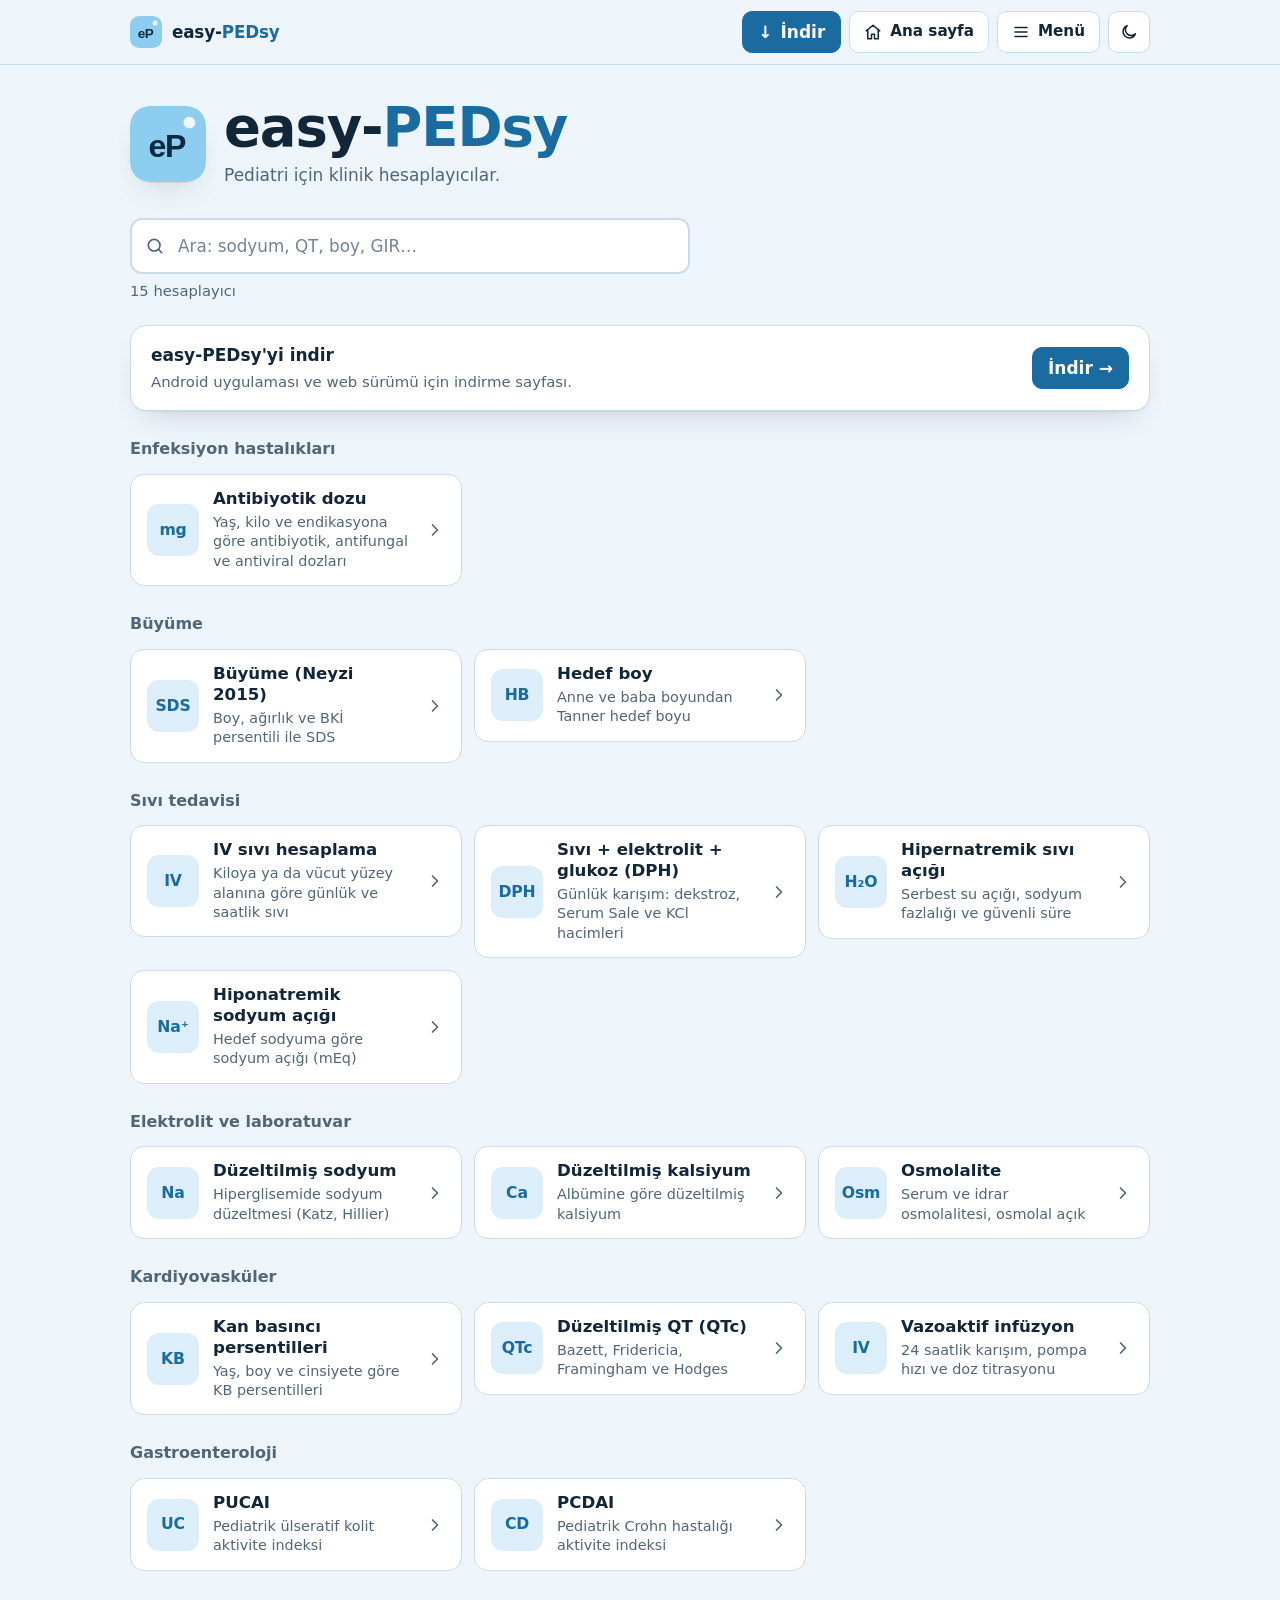
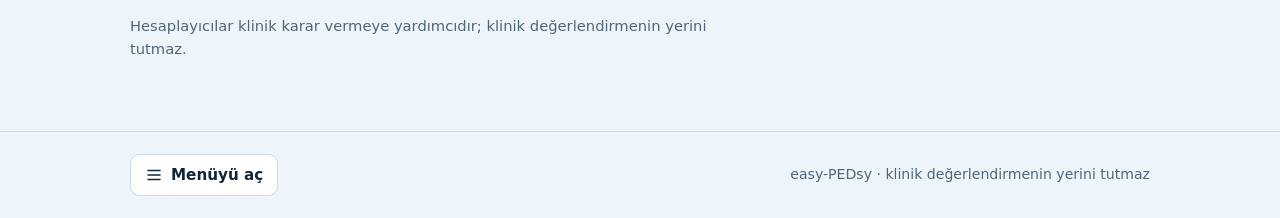
==== commit f47414a4: "Ana sayfaya İndir sekmesi ve indirme kartı ekle" ====
--- a/index.html
+++ b/index.html
@@ -367,7 +367,13 @@
     });
   }
 </script>
-</head>
+<style>
+.pedsy-download-link{display:inline-flex;align-items:center;justify-content:center;gap:8px;min-height:42px;padding:0 15px;border-radius:10px;background:var(--accent);color:var(--accent-ink);border:1px solid var(--accent);text-decoration:none;font-weight:700}
+.pedsy-download-link:hover{opacity:.88}
+.pedsy-download-panel{display:flex;align-items:center;justify-content:space-between;gap:16px;margin:22px 0 26px;padding:16px 20px;border:1px solid var(--line);border-radius:16px;background:var(--surface);box-shadow:var(--shadow)}
+.pedsy-download-panel b{display:block;margin-bottom:3px}.pedsy-download-panel p{margin:0;color:var(--muted);font-size:.93rem}
+@media(max-width:580px){.pedsy-download-panel{flex-wrap:wrap}.pedsy-download-link{padding-inline:12px}}
+</style></head>
 <body>
 <a class="skip-link" href="#icerik">İçeriğe geç</a>
 
@@ -375,7 +381,7 @@
   <div class="wrap header-inner">
     <!-- Logo bu dosyanın içine gömülüdür (data:image/svg+xml). -->
     <a class="brand" href="?"><img class="brand-logo" src="[data-uri]" alt="" width="32" height="32"><span class="brand-name">easy-<span>PEDsy</span></span></a>
-    <nav class="header-actions" aria-label="Site gezinmesi">
+    <nav class="header-actions" aria-label="Site gezinmesi"><a class="pedsy-download-link" href="downloads.html" aria-label="İndir sayfası">↓ <span>İndir</span></a>
       <a class="btn" href="?" aria-label="Ana sayfa" aria-current="page">
         <svg viewBox="0 0 24 24" fill="none" stroke="currentColor" stroke-width="2" stroke-linecap="round" stroke-linejoin="round" aria-hidden="true"><path d="M3 10.5 12 3l9 7.5"/><path d="M5 9.5V21h5v-6h4v6h5V9.5"/></svg>
         <span class="btn-label">Ana sayfa</span>
@@ -408,7 +414,11 @@
   </div>
   <p class="count" id="count" aria-live="polite"></p>
 
-  <div id="list">
+  <section class="pedsy-download-panel" aria-label="Uygulamayı indir">
+ <div><b>easy-PEDsy'yi indir</b><p>Android uygulaması ve web sürümü için indirme sayfası.</p></div>
+ <a class="pedsy-download-link" href="downloads.html">İndir →</a>
+</section>
+<div id="list">
     <section class="group" aria-label="Enfeksiyon hastalıkları">
       <h2>Enfeksiyon hastalıkları</h2>
       <ul class="cards"><li><a class="card" href="?arac=antibiyotik-doz" data-search="Antibiyotik dozu pediatrik ilaç doz hesaplama antimikrobiyal antifungal antiviral enfeksiyon Amfoterisin B deoksikolat (konvansiyonel) Amphotericin B deoxycholate (conventional) Lipozomal amfoterisin B Liposomal amphotericin B (AmBisome) Amikasin Amikacin (systemic) Ampisilin-sulbaktam Ampicillin and sulbactam Asiklovir Acyclovir (systemic) Doksisiklin Doxycycline Eritromisin Erythromycin (systemic) Flukonazol Fluconazole Gansiklovir Ganciclovir (systemic) Gentamisin Gentamicin (systemic) Kaspofungin Caspofungin Kolistin (kolistimetat) Colistin (colistimethate) Linezolid Linezolid Meropenem Meropenem Oseltamivir Oseltamivir Sefaleksin Cephalexin Sefepim Cefepime Seftazidim Ceftazidime Seftriakson Ceftriaxone Sefuroksim Cefuroxime Siprofloksasin Ciprofloxacin (systemic) Teikoplanin Teicoplanin Tigesiklin Tigecycline Valgansiklovir Valganciclovir Vankomisin Vancomycin Vorikonazol Voriconazole Piperasilin-tazobaktam Sefepim Seftazidim Sefoperazon-sulbaktam Meropenem Vankomisin Teikoplanin Amikasin Metronidazol Eritromisin Seftriakson Amoksisilin-klavulanat Klaritromisin Tigesiklin TMP-SMX (Bactrim) Flukonazol Amfoterisin B (lipozomal) Kaspofungin Mikafungin Vorikonazol Asiklovir Gansiklovir Valgansiklovir"><span class="card-sym" aria-hidden="true">mg</span><span class="card-text"><b>Antibiyotik dozu</b><small>Yaş, kilo ve endikasyona göre antibiyotik, antifungal ve antiviral dozları</small></span><svg class="card-go" viewBox="0 0 24 24" fill="none" stroke="currentColor" stroke-width="2" stroke-linecap="round" stroke-linejoin="round" aria-hidden="true"><path d="M9 6l6 6-6 6"/></svg></a></li></ul>
@@ -479,6 +489,7 @@
       </button>
     </div>
     <nav aria-label="Ana menü">
+<a class="menu-link" href="downloads.html">↓ İndir · APK ve web</a>
       <a class="btn btn-primary" href="?" aria-current="page">Ana sayfa</a>
 
       <h3>Enfeksiyon hastalıkları</h3>
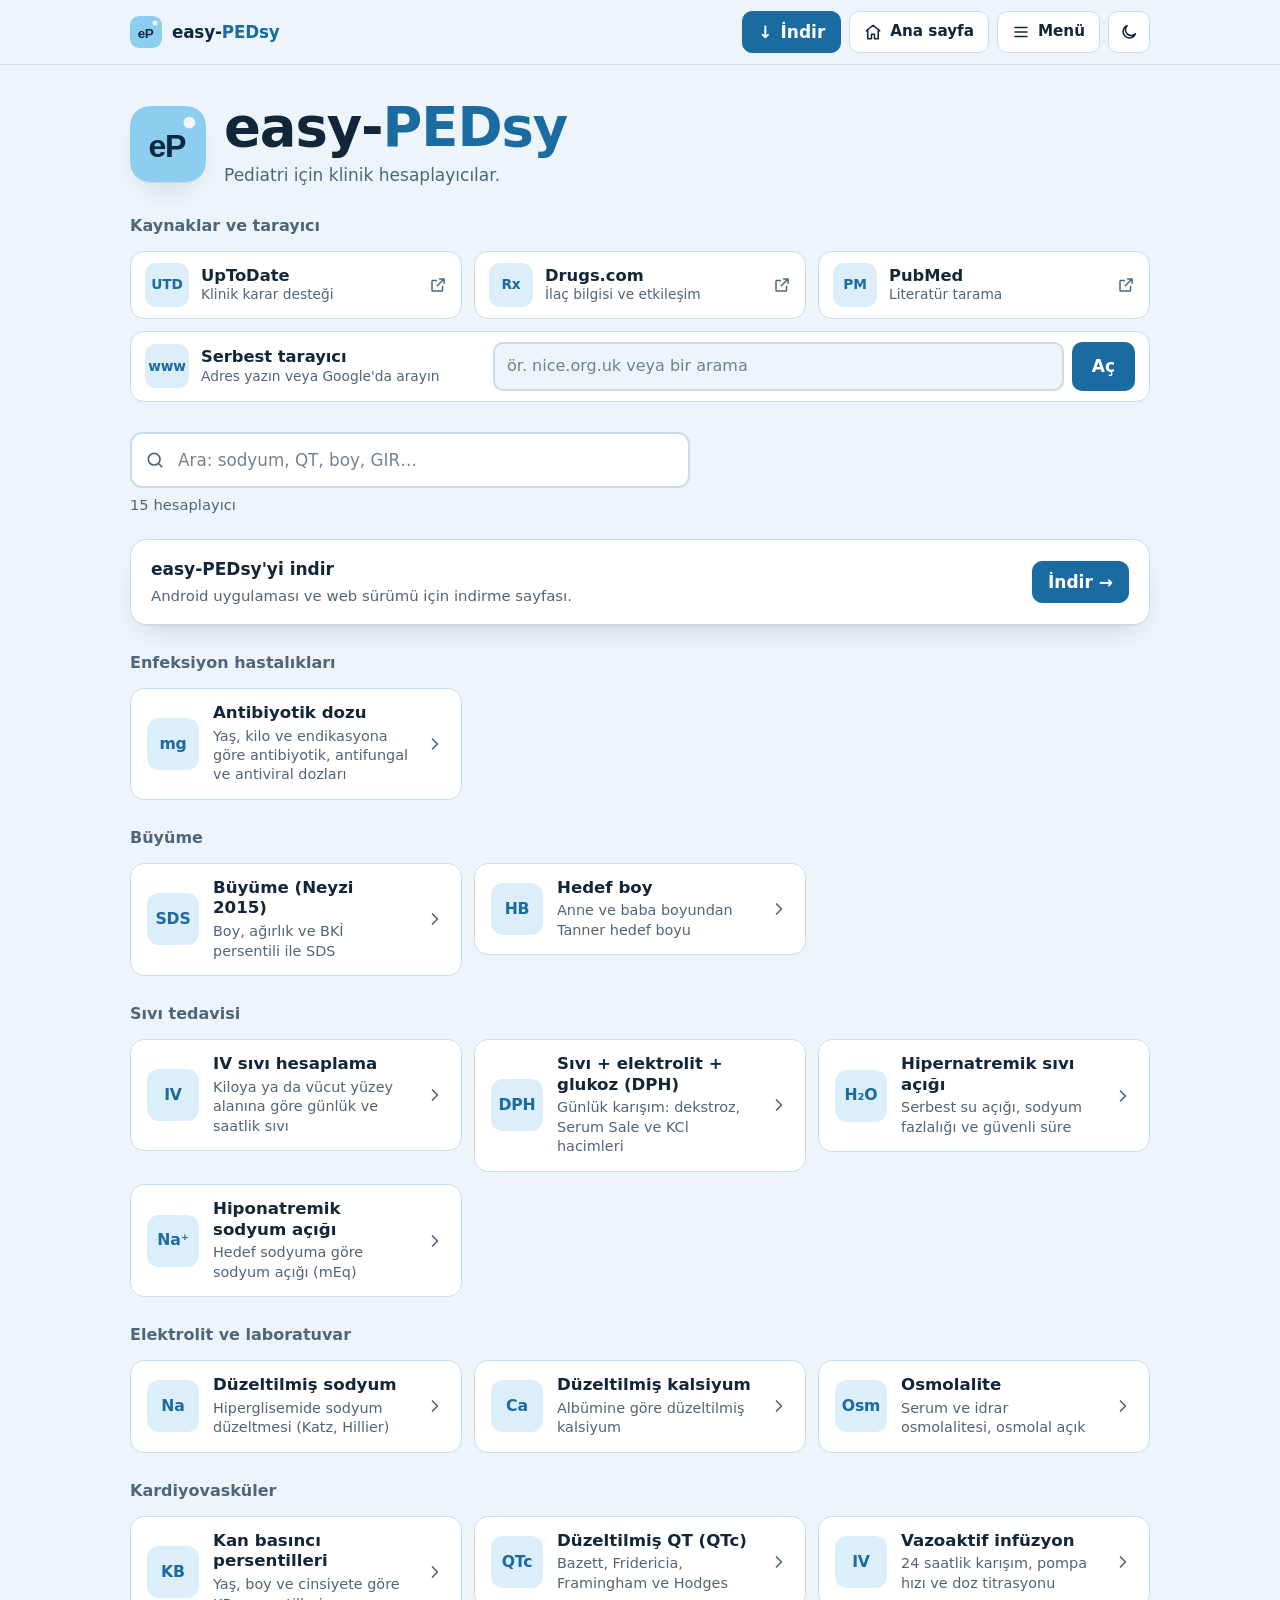
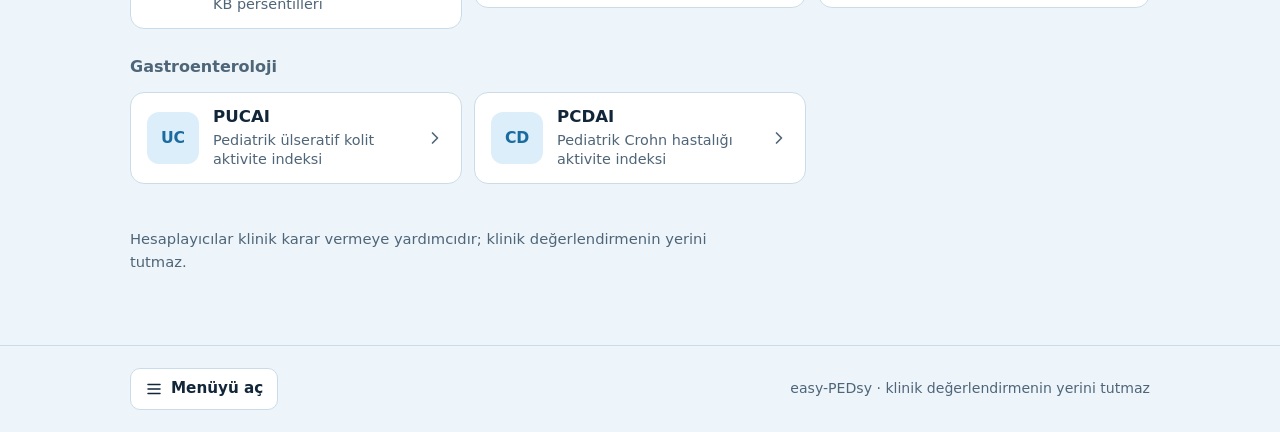
==== commit f4099dc1: "3.2: Klinik kaynaklar ve serbest tarayıcıyı mevcut İndir menüsünü koruyarak entegre et" ====
--- a/index.html
+++ b/index.html
@@ -335,6 +335,29 @@
   .group[hidden], .cards li[hidden], .empty[hidden] { display: none; }
   .empty { margin-top: 26px; color: var(--muted); }
   .note { margin-top: 44px; font-size: .92rem; color: var(--muted); max-width: 64ch; }
+/* ---------- Kaynaklar ve tarayıcı (easy-PEDsy 3.2) ---------- */
+.ext { margin-top: 26px; }
+.ext[hidden] { display:none !important; }
+.ext h2 { margin: 0 0 12px; font-size: 1rem; color: var(--muted); }
+.ext-cards { list-style: none; margin: 0; padding: 0; display: grid; grid-template-columns: repeat(3, minmax(0, 1fr)); gap: 12px; }
+.ext-card {display:flex;align-items:center;gap:12px;min-height:68px;padding:10px 14px;color:var(--ink);text-decoration:none;background:var(--surface);border:1px solid var(--line);border-radius:14px;transition:border-color .15s}
+.ext-card:hover {border-color:var(--accent)}
+.ext-card:hover .ext-go {color:var(--accent)}
+.ext-sym {flex:none;display:grid;place-items:center;width:44px;height:44px;border-radius:11px;background:var(--accent-soft);color:var(--accent);font-weight:700;font-size:.86rem;letter-spacing:-.01em}
+.ext-text {flex:1;min-width:0}
+.ext-text b,.ext-label b {display:block;font-size:1.02rem;line-height:1.25}
+.ext-text small,.ext-label small {display:block;color:var(--muted);font-size:.86rem;line-height:1.3}
+.ext-go {flex:none;width:18px;height:18px;color:var(--muted)}
+.ext-browser {margin-top:12px;display:flex;align-items:center;flex-wrap:wrap;gap:10px 12px;padding:10px 14px;background:var(--surface);border:1px solid var(--line);border-radius:14px}
+.ext-label {flex:0 1 280px;min-width:0}
+.ext-row {flex:999 1 300px;display:flex;gap:8px;min-width:0}
+.ext-row input {flex:1;min-width:0;padding:10px 12px;font:inherit;font-size:1rem;color:var(--ink);background:var(--bg);border:2px solid var(--line);border-radius:10px}
+.ext-row input:focus {outline:none;border-color:var(--accent)}
+.ext-row input::placeholder {color:var(--muted);opacity:.8}
+.ext-btn {flex:none;padding:0 20px;min-height:44px;font:inherit;font-weight:700;border:0;border-radius:10px;background:var(--accent);color:var(--accent-ink);cursor:pointer}
+.ext-btn:focus-visible,.ext-card:focus-visible {outline:3px solid var(--accent);outline-offset:2px}
+@media(max-width:640px){.ext-cards{gap:8px}.ext-card{flex-direction:column;justify-content:center;text-align:center;gap:6px;min-height:92px;padding:10px 4px}.ext-text small,.ext-go{display:none}.ext-text b{font-size:.95rem}}
+
 </style>
 <script>
 /* Hesaplayıcılar bu dosyanın sonunda gömülüdür; ?arac=<ad> adresi ilgili sayfayı açar. */
@@ -407,6 +430,20 @@
     </div>
   </section>
 
+<section class="ext" id="kaynaklar" aria-labelledby="kaynaklar-baslik">
+<h2 id="kaynaklar-baslik">Kaynaklar ve tarayıcı</h2>
+<ul class="ext-cards">
+<li><a class="ext-card" href="https://www.uptodate.com/" target="_blank" rel="noopener noreferrer"><span class="ext-sym" aria-hidden="true">UTD</span><span class="ext-text"><b>UpToDate</b><small>Klinik karar desteği</small></span><svg class="ext-go" viewBox="0 0 24 24" fill="none" stroke="currentColor" stroke-width="2" stroke-linecap="round" stroke-linejoin="round" aria-hidden="true"><path d="M14 4h6v6M20 4l-9 9M18 14v5a1 1 0 0 1-1 1H5a1 1 0 0 1-1-1V7a1 1 0 0 1 1-1h5"/></svg></a></li>
+<li><a class="ext-card" href="https://www.drugs.com/" target="_blank" rel="noopener noreferrer"><span class="ext-sym" aria-hidden="true">Rx</span><span class="ext-text"><b>Drugs.com</b><small>İlaç bilgisi ve etkileşim</small></span><svg class="ext-go" viewBox="0 0 24 24" fill="none" stroke="currentColor" stroke-width="2" stroke-linecap="round" stroke-linejoin="round" aria-hidden="true"><path d="M14 4h6v6M20 4l-9 9M18 14v5a1 1 0 0 1-1 1H5a1 1 0 0 1-1-1V7a1 1 0 0 1 1-1h5"/></svg></a></li>
+<li><a class="ext-card" href="https://pubmed.ncbi.nlm.nih.gov/" target="_blank" rel="noopener noreferrer"><span class="ext-sym" aria-hidden="true">PM</span><span class="ext-text"><b>PubMed</b><small>Literatür tarama</small></span><svg class="ext-go" viewBox="0 0 24 24" fill="none" stroke="currentColor" stroke-width="2" stroke-linecap="round" stroke-linejoin="round" aria-hidden="true"><path d="M14 4h6v6M20 4l-9 9M18 14v5a1 1 0 0 1-1 1H5a1 1 0 0 1-1-1V7a1 1 0 0 1 1-1h5"/></svg></a></li>
+</ul>
+<form class="ext-browser" id="serbest-tarayici" role="search" autocomplete="off">
+<span class="ext-sym" aria-hidden="true">www</span>
+<label class="ext-label" for="adres"><b>Serbest tarayıcı</b><small>Adres yazın veya Google'da arayın</small></label>
+<span class="ext-row"><input id="adres" type="text" inputmode="url" spellcheck="false" enterkeyhint="go" placeholder="ör. nice.org.uk veya bir arama"><button class="ext-btn" type="submit">Aç</button></span>
+</form>
+</section>
+
   <div class="search" role="search">
     <svg viewBox="0 0 24 24" fill="none" stroke="currentColor" stroke-width="2" stroke-linecap="round" aria-hidden="true"><circle cx="11" cy="11" r="7"/><path d="m20 20-3.5-3.5"/></svg>
     <label for="q" class="visually-hidden">Hesaplayıcı ara</label>
@@ -546,8 +583,8 @@
     return s.toLocaleLowerCase('tr-TR').replace(/[ığüşöç₂⁺]/g, function (c) { return MAP[c]; })
       .normalize('NFD').replace(/[\u0300-\u036f]/g, '');
   }
-  var q = $('q'), cards = Array.prototype.slice.call(document.querySelectorAll('.card')),
-      groups = document.querySelectorAll('.group'), total = cards.length;
+  var q = $('q'), cards = Array.prototype.slice.call(document.querySelectorAll('#list .card')),
+      groups = document.querySelectorAll('#list .group'), total = cards.length;
   /* Her terim bir kelimenin başıyla eşleşmeli ("gir" → GIR; "ağırlık" değil) */
   cards.forEach(function (c) { c._words = norm(c.getAttribute('data-search')).split(/[^a-z0-9+]+/).filter(Boolean); });
 
@@ -560,12 +597,13 @@
     });
     groups.forEach(function (g) { g.hidden = !g.querySelector('li:not([hidden])'); });
     $('empty').hidden = shown !== 0;
+    if ($('kaynaklar')) $('kaynaklar').hidden = terms.length > 0;
     $('count').textContent = terms.length ? shown + ' / ' + total + ' hesaplayıcı' : total + ' hesaplayıcı';
   }
   q.addEventListener('input', filter);
   q.addEventListener('keydown', function (e) {
     if (e.key === 'Enter') {
-      var first = document.querySelector('.cards li:not([hidden]) .card');
+      var first = document.querySelector('#list .cards li:not([hidden]) .card');
       if (first) { e.preventDefault(); first.click(); }
     }
   });
@@ -604,6 +642,30 @@
     if (opener) { opener.setAttribute('aria-expanded', 'false'); opener.focus(); }
   });
 
+})();
+</script>
+<script>
+/* ---------- Serbest tarayıcı ---------- */
+(function () {
+  var f = document.getElementById('serbest-tarayici');
+  if (!f) return;
+  function toUrl(q) {
+    q = (q || '').trim();
+    if (!q) return 'https://www.google.com/';
+    if (/^https?:\/\//i.test(q)) return q;
+    if (!/\s/.test(q) && q.indexOf('.') > 0 && !q.includes('://')) return 'https://' + q;
+    return 'https://www.google.com/search?q=' + encodeURIComponent(q);
+  }
+  f.addEventListener('submit', function (e) {
+    e.preventDefault();
+    var a = document.createElement('a');
+    a.href = toUrl(f.querySelector('input').value);
+    a.target = '_blank';
+    a.rel = 'noopener noreferrer';
+    document.body.appendChild(a);
+    a.click();
+    a.remove();
+  });
 })();
 </script>
 <script type="application/json" id="doc-antibiyotik-doz">"\u003c!DOCTYPE html>\n\u003chtml lang=\"tr\">\n\u003chead>\n\u003cmeta charset=\"utf-8\">\n\u003cmeta name=\"viewport\" content=\"width=device-width, initial-scale=1\">\n\u003ctitle>Antibiyotik dozu – easy-PEDsy\u003c/title>\n\u003cmeta name=\"theme-color\" content=\"#EDF5FB\">\n\u003clink rel=\"icon\" href=\"[data-uri]\" type=\"image/svg+xml\">\n\u003clink rel=\"apple-touch-icon\" href=\"[data-uri]\">\n\u003cmeta name=\"description\" content=\"Kilo, yaş ve endikasyona göre pediatrik antibiyotik, antifungal ve antiviral doz hesaplayıcı; mg/doz, mg/gün ve etki spektrumu.\">\n\u003cscript>\n  /* Tema, sayfa çizilmeden önce uygulanır (açılışta yanıp sönmeyi önler). */\n  (function () {\n    var t;\n    try { t = localStorage.getItem('tema'); } catch (e) {}\n    if (t !== 'light' && t !== 'dark') {\n      t = (window.matchMedia && matchMedia('(prefers-color-scheme: dark)').matches) ? 'dark' : 'light';\n    }\n    document.documentElement.setAttribute('data-theme', t);\n    /* Uygulama/tarayıcı çubuğu rengini temayla eşle */\n    var sync = function () {\n      var m = document.querySelector('meta[name=\"theme-color\"]');\n      if (m) m.setAttribute('content', document.documentElement.getAttribute('data-theme') === 'dark' ? '#0E1823' : '#EDF5FB');\n    };\n    sync();\n    if (window.MutationObserver) new MutationObserver(sync).observe(document.documentElement, { attributes: true, attributeFilter: ['data-theme'] });\n  })();\n\u003c/script>\n\n\n\u003clink href=\"fonts/atkinson-hyperlegible.css\" rel=\"stylesheet\">\n\u003cstyle>\n  /* ---------- Renkler: açık mod ---------- */\n  :root {\n    --bg: #EDF5FB;\n    --surface: #FFFFFF;\n    --ink: #12263A;\n    --muted: #4F6578;\n    --line: #CADCEA;\n    --accent: #1A6BA0;\n    --accent-ink: #FFFFFF;\n    --accent-soft: #DCEEFA;\n    --brand: #8DCDF0;         /* bebek mavisi */\n    --brand-ink: #0B2A42;\n    --brand-line: #6FBDE6;\n    --low: #1F65A8;   --low-soft: #E3EEF9;\n    --ok: #2B7A4B;    --ok-soft: #E2F2E8;\n    --high: #A9471A;  --high-soft: #FBE9DF;\n    --shadow: 0 1px 0 rgba(27, 34, 48, .05), 0 14px 32px -18px rgba(27, 34, 48, .28);\n    color-scheme: light;\n  }\n  /* ---------- Renkler: koyu mod ---------- */\n  [data-theme=\"dark\"] {\n    --bg: #0E1823;\n    --surface: #15222F;\n    --ink: #E4EEF6;\n    --muted: #93A8B9;\n    --line: #283A4B;\n    --accent: #8DCDF0;\n    --accent-ink: #0B2236;\n    --accent-soft: #19324A;\n    --brand: #8DCDF0;\n    --brand-ink: #0B2236;\n    --brand-line: #8DCDF0;\n    --low: #86B9EE;   --low-soft: #1B2C40;\n    --ok: #79D1A0;    --ok-soft: #173326;\n    --high: #F2A577;  --high-soft: #3A2418;\n    --shadow: 0 1px 0 rgba(0, 0, 0, .3), 0 16px 34px -18px rgba(0, 0, 0, .7);\n    color-scheme: dark;\n  }\n\n  *, *::before, *::after { box-sizing: border-box; }\n  html { -webkit-text-size-adjust: 100%; }\n  body {\n    margin: 0;\n    min-height: 100vh;\n    display: flex;\n    flex-direction: column;\n    background: var(--bg);\n    color: var(--ink);\n    font-family: \"Atkinson Hyperlegible\", system-ui, -apple-system, \"Segoe UI\", Roboto, \"Helvetica Neue\", Arial, sans-serif;\n    font-size: 1.0625rem;\n    line-height: 1.55;\n    -webkit-font-smoothing: antialiased;\n  }\n  main { flex: 1; }\n  a { color: var(--accent); }\n  :focus-visible { outline: 3px solid var(--accent); outline-offset: 2px; }\n  .wrap { width: 100%; max-width: 1060px; margin-inline: auto; padding-inline: 20px; }\n  .visually-hidden {\n    position: absolute !important; width: 1px; height: 1px; padding: 0; margin: -1px;\n    overflow: hidden; clip: rect(0 0 0 0); white-space: nowrap; border: 0;\n  }\n  .skip-link {\n    position: absolute; left: 12px; top: -60px; z-index: 50;\n    background: var(--accent); color: var(--accent-ink); padding: 10px 14px; border-radius: 8px;\n    font-weight: 700; text-decoration: none;\n  }\n  .skip-link:focus { top: 12px; }\n\n  /* ---------- Butonlar ---------- */\n  .btn {\n    display: inline-flex; align-items: center; justify-content: center; gap: 8px;\n    min-height: 42px; padding: 0 14px;\n    font: inherit; font-size: .95rem; font-weight: 700; line-height: 1;\n    color: var(--ink); background: var(--surface);\n    border: 1px solid var(--line); border-radius: 10px;\n    text-decoration: none; cursor: pointer;\n    transition: border-color .15s, background-color .15s;\n  }\n  .btn:hover { border-color: var(--accent); }\n  .btn svg { width: 18px; height: 18px; flex: none; }\n  .btn-primary { background: var(--accent); border-color: var(--accent); color: var(--accent-ink); }\n  .btn-primary:hover { background: color-mix(in srgb, var(--accent) 88%, var(--ink)); }\n  .btn-primary:disabled { opacity: .45; cursor: not-allowed; }\n  .btn-icon { width: 42px; padding: 0; }\n\n  /* ---------- Üst bar ---------- */\n  .site-header {\n    position: sticky; top: 0; z-index: 10;\n    background: var(--bg);\n    background: color-mix(in srgb, var(--bg) 90%, transparent);\n    -webkit-backdrop-filter: blur(8px); backdrop-filter: blur(8px);\n    border-bottom: 1px solid var(--line);\n  }\n  .header-inner { display: flex; align-items: center; justify-content: space-between; gap: 12px; min-height: 64px; }\n  .brand { color: var(--ink); text-decoration: none; font-weight: 700; font-size: 1.05rem; }\n  .header-actions { display: flex; align-items: center; gap: 8px; }\n  [data-theme=\"dark\"] .icon-moon, [data-theme=\"light\"] .icon-sun { display: none; }\n  @media (max-width: 560px) {\n    .header-actions .btn-label { position: absolute; width: 1px; height: 1px; overflow: hidden; clip: rect(0 0 0 0); }\n    .header-actions .btn { width: 42px; padding: 0; }\n  }\n\n  /* ---------- Başlık ---------- */\n  .breadcrumb { margin-top: 28px; font-size: .92rem; color: var(--muted); }\n  .breadcrumb a { color: var(--muted); }\n  .breadcrumb a:hover { color: var(--accent); }\n  h1 {\n    font-size: clamp(2.1rem, 5.2vw, 3rem); line-height: 1.08; letter-spacing: -.02em;\n    margin: .35em 0 .3em;\n  }\n  .lede { max-width: 60ch; margin: 0 0 30px; color: var(--muted); }\n\n  /* ---------- Hesaplayıcı ---------- */\n  .calc { display: grid; grid-template-columns: minmax(0, 1.1fr) minmax(0, .9fr); gap: 28px; align-items: start; }\n  @media (max-width: 780px) { .calc { grid-template-columns: minmax(0, 1fr); } }\n\n  .panel { background: var(--surface); border: 1px solid var(--line); border-radius: 16px; padding: 24px; }\n  .field + .field { margin-top: 6px; }\n  .field > label, .field > legend { display: block; font-weight: 700; margin-bottom: 8px; padding: 0; }\n  .input-group {\n    display: flex; background: var(--bg);\n    border: 2px solid var(--line); border-radius: 10px; overflow: hidden;\n    transition: border-color .15s;\n  }\n  .input-group:focus-within { border-color: var(--accent); }\n  .field[data-invalid] .input-group { border-color: var(--high); }\n  .input-group input {\n    flex: 1; width: 100%; min-width: 0; border: 0; background: transparent; color: var(--ink);\n    font: inherit; font-size: 1.5rem; font-weight: 700; padding: 10px 14px;\n    font-variant-numeric: tabular-nums;\n  }\n  .input-group input::placeholder { color: var(--muted); font-weight: 400; opacity: .7; }\n  .input-group input:focus { outline: none; }\n  .input-group select {\n    border: 0; border-left: 2px solid var(--line); background: var(--surface); color: var(--ink);\n    font: inherit; font-size: 1rem; font-weight: 700; padding: 0 12px; cursor: pointer;\n  }\n  .input-group select:focus-visible { outline-offset: -4px; }\n  .input-group .unit-tag {\n    display: flex; align-items: center; padding: 0 14px; color: var(--muted); font-weight: 700;\n    border-left: 2px solid var(--line); background: var(--surface);\n  }\n  .msg { min-height: 1.5em; margin: 6px 0 0; font-size: .92rem; color: var(--muted); }\n  .msg.is-error { color: var(--high); }\n\n  details.ref { margin-top: 10px; border-top: 1px solid var(--line); padding-top: 14px; }\n  details.ref summary { cursor: pointer; font-weight: 700; }\n  details.ref summary span { font-weight: 400; color: var(--muted); }\n  details.ref p { margin: 8px 0 12px; font-size: .92rem; color: var(--muted); max-width: 52ch; }\n  details.ref .input-group input { font-size: 1.2rem; padding: 8px 12px; }\n\n  .actions { display: flex; flex-wrap: wrap; gap: 10px; margin-top: 22px; }\n\n  /* ---------- Sonuç: periyodik tablo karesi ---------- */\n  .result { position: sticky; top: 84px; }\n  @media (max-width: 780px) { .result { position: static; } }\n  .tile {\n    background: var(--surface);\n    border: 3px solid var(--line); border-radius: 18px;\n    padding: 16px 20px 0; overflow: hidden;\n    box-shadow: var(--shadow);\n    transition: border-color .2s;\n  }\n  .tile-top { display: flex; justify-content: space-between; align-items: flex-start; gap: 12px; }\n  .tile-z { font-size: 1.05rem; color: var(--muted); font-variant-numeric: tabular-nums; }\n  .tile-sym { text-align: right; line-height: 1; flex: none; }\n  .tile-sym b { display: block; font-size: 1.9rem; color: var(--accent); }\n  .tile-sym small { display: block; margin-top: 4px; font-size: .85rem; color: var(--muted); }\n  .tile-value {\n    margin-top: 10px;\n    font-size: clamp(3.6rem, 11vw, 5.4rem); font-weight: 700; line-height: 1;\n    letter-spacing: -.035em; font-variant-numeric: tabular-nums;\n  }\n  .tile[data-state=\"empty\"] .tile-value { color: var(--line); }\n  .tile-unit { margin-top: 8px; font-size: 1.15rem; font-weight: 700; }\n  .tile-alt { min-height: 1.55em; color: var(--muted); font-size: .97rem; font-variant-numeric: tabular-nums; }\n\n  .tile-status {\n    margin: 16px -20px 0; padding: 13px 20px;\n    font-weight: 700; color: var(--muted);\n    background: var(--bg); border-top: 1px solid var(--line);\n  }\n\n  /* ---------- Bilgi ---------- */\n  .info {\n    display: grid; grid-template-columns: 1fr 1fr; gap: 36px;\n    margin-top: 56px; padding-top: 32px; border-top: 1px solid var(--line);\n  }\n  @media (max-width: 780px) { .info { grid-template-columns: 1fr; gap: 20px; } }\n  .info h2 { font-size: 1.3rem; margin: 0 0 12px; }\n  .formula {\n    margin: 0 0 12px; padding: 14px 16px; border-radius: 10px;\n    background: var(--accent-soft); font-weight: 700; font-size: 1.05rem; line-height: 1.45;\n  }\n  .formula-si { margin: 0; color: var(--muted); font-size: .95rem; }\n  .info ul { margin: 0; padding-left: 1.2em; max-width: 62ch; }\n  .info li + li { margin-top: 8px; }\n\n  /* ---------- Alt bar ---------- */\n  .site-footer { margin-top: 56px; border-top: 1px solid var(--line); }\n  .footer-inner { display: flex; flex-wrap: wrap; align-items: center; gap: 10px; padding-block: 22px; }\n  .footer-note { margin-left: auto; font-size: .88rem; color: var(--muted); }\n  @media (max-width: 560px) { .footer-note { margin-left: 0; width: 100%; } }\n\n  /* ---------- Menü (yan panel) ---------- */\n  dialog.drawer {\n    margin: 0 0 0 auto; padding: 0; border: 0;\n    width: min(360px, 90vw); max-width: none;\n    height: 100vh; height: 100dvh; max-height: none;\n    background: var(--surface); color: var(--ink);\n    border-left: 1px solid var(--line);\n  }\n  dialog.drawer::backdrop { background: rgba(10, 14, 22, .5); }\n  dialog.drawer[open] { animation: drawer-in .22s cubic-bezier(.2, .8, .2, 1); }\n  @keyframes drawer-in { from { transform: translateX(100%); } to { transform: none; } }\n  .drawer-inner { display: flex; flex-direction: column; height: 100%; padding: 14px 18px 28px; overflow-y: auto; }\n  .drawer-head { display: flex; align-items: center; justify-content: space-between; margin-bottom: 14px; }\n  .drawer-head h2 { margin: 0; font-size: 1.3rem; }\n  .drawer .btn-primary { width: 100%; }\n  .drawer h3 { margin: 24px 0 6px; font-size: .92rem; color: var(--muted); }\n  .drawer ul { list-style: none; margin: 0; padding: 0; }\n  .menu-link { display: block; padding: 10px 12px; border-radius: 8px; color: var(--ink); text-decoration: none; }\n  .menu-link:hover { background: var(--bg); }\n  .menu-link[aria-current=\"page\"] { background: var(--accent-soft); color: var(--accent); font-weight: 700; }\n\n  @media (prefers-reduced-motion: reduce) {\n    *, *::before, *::after { animation: none !important; transition: none !important; scroll-behavior: auto !important; }\n  }\n\n  /* ---------- easy-PEDsy ortak ---------- */\n  .brand { display: inline-flex; align-items: center; gap: 10px; letter-spacing: -.01em; }\n  .brand-logo { display: block; width: 32px; height: 32px; border-radius: 9px; flex: none; }\n  .brand-name span { color: var(--accent); }\n  .btn-primary, #calcBtn { background: var(--brand); border-color: var(--brand-line); color: var(--brand-ink); }\n  .btn-primary:hover, #calcBtn:hover { background: color-mix(in srgb, var(--brand) 82%, var(--ink)); border-color: var(--brand-line); }\n  .site-header { background: color-mix(in srgb, var(--bg) 88%, transparent); }\n\n  /* =========================================================\n     Bu sayfaya özgü\n     ========================================================= */\n\n  /* İlaç arama kutusu (combobox) */\n  .combo { position: relative; }\n  .input-group input.is-text { font-size: 1.2rem; }\n  .clear-btn {\n    flex: none; display: grid; place-items: center; width: 46px; padding: 0;\n    border: 0; background: transparent; color: var(--muted); cursor: pointer;\n  }\n  .clear-btn:hover { color: var(--ink); }\n  .clear-btn svg { width: 20px; height: 20px; }\n  .clear-btn[hidden] { display: none; }\n  .combo-list {\n    position: absolute; left: 0; right: 0; top: calc(100% + 6px); z-index: 20;\n    margin: 0; padding: 6px; list-style: none;\n    max-height: min(340px, 55vh); overflow-y: auto; overscroll-behavior: contain;\n    background: var(--surface); border: 1px solid var(--line); border-radius: 12px;\n    box-shadow: var(--shadow);\n  }\n  .combo-list[hidden] { display: none; }\n  .combo-group {\n    padding: 10px 10px 4px; font-size: .8rem; font-weight: 700; color: var(--muted);\n    text-transform: uppercase; letter-spacing: .05em;\n  }\n  .combo-group:first-child { padding-top: 4px; }\n  .combo-opt {\n    display: flex; justify-content: space-between; align-items: baseline; gap: 12px;\n    padding: 9px 10px; border-radius: 8px; cursor: pointer;\n  }\n  .combo-opt small { color: var(--muted); font-size: .85rem; white-space: nowrap; }\n  .combo-opt:hover { background: var(--bg); }\n  .combo-opt[aria-selected=\"true\"] { background: var(--accent-soft); color: var(--accent); }\n  .combo-empty { padding: 8px 10px; color: var(--muted); font-size: .92rem; }\n\n  /* Endikasyon çipleri */\n  fieldset.field { border: 0; margin: 6px 0 0; padding: 0; min-width: 0; }\n  fieldset.field[hidden] { display: none; }\n  .chips { display: flex; flex-wrap: wrap; gap: 8px; }\n  .chip { position: relative; }\n  .chip input { position: absolute; opacity: 0; width: 1px; height: 1px; margin: 0; }\n  .chip span {\n    display: inline-flex; align-items: center; min-height: 44px; padding: 0 16px;\n    border: 2px solid var(--line); border-radius: 999px; background: var(--bg);\n    font-weight: 700; cursor: pointer; transition: border-color .15s, background-color .15s;\n  }\n  .chip span:hover { border-color: var(--accent); }\n  .chip input:checked + span { background: var(--accent-soft); border-color: var(--accent); color: var(--accent); }\n  .chip input:focus-visible + span { outline: 3px solid var(--accent); outline-offset: 2px; }\n  .field[data-invalid] .chip span { border-color: var(--high); }\n\n  /* Doz kareleri */\n  .doses { display: grid; gap: 22px; }\n  .tile[data-state=\"dose\"] { border-color: var(--brand-line); }\n  .tile[data-state=\"dose\"] .tile-status { background: var(--accent-soft); color: var(--accent); border-top-color: transparent; }\n  .tile[data-state=\"capped\"] { border-color: var(--high); }\n  .tile[data-state=\"capped\"] .tile-status { background: var(--high-soft); color: var(--high); border-top-color: transparent; }\n  .tile-value.is-range { font-size: clamp(2.6rem, 8vw, 3.9rem); }\n  .tile-z b { color: var(--ink); }\n  .dose-steps { margin: 12px 4px 0; padding: 0; list-style: none; font-size: .95rem; color: var(--muted); font-variant-numeric: tabular-nums; }\n  .dose-steps li + li { margin-top: 3px; }\n  .dose-note { margin: 8px 4px 0; font-size: .92rem; color: var(--muted); }\n  .dose-note b { color: var(--ink); }\n\n  /* Uyarılar */\n  .alerts { display: grid; gap: 10px; margin-bottom: 16px; }\n  .alerts:empty { display: none; }\n  .alert {\n    margin: 0; padding: 12px 14px; border-radius: 12px;\n    background: var(--high-soft); color: var(--high); font-weight: 700; font-size: .95rem;\n  }\n\n  /* Rapor: spektrum + hasta */\n  .report { margin-top: 36px; }\n  .report[hidden] { display: none; }\n  .report-head {\n    display: flex; flex-wrap: wrap; align-items: flex-end; justify-content: space-between; gap: 12px;\n    margin-bottom: 14px;\n  }\n  .report-head h2 { margin: 0; font-size: clamp(1.4rem, 3.4vw, 1.75rem); line-height: 1.15; }\n  .report-head p { margin: 4px 0 0; color: var(--muted); }\n  .report-grid { display: grid; grid-template-columns: minmax(0, 1.1fr) minmax(0, .9fr); gap: 28px; align-items: start; }\n  @media (max-width: 780px) { .report-grid { grid-template-columns: minmax(0, 1fr); } }\n  .report h3 { margin: 0 0 12px; font-size: 1.15rem; }\n  .report h4 { margin: 18px 0 6px; font-size: .92rem; color: var(--muted); }\n  .report ul.list { margin: 0; padding-left: 1.2em; }\n  .report ul.list li + li { margin-top: 4px; }\n  .badges { display: flex; flex-wrap: wrap; gap: 8px; margin: 0; padding: 0; list-style: none; }\n  .badge {\n    display: inline-flex; align-items: center; gap: 7px; padding: 6px 12px; border-radius: 999px;\n    font-weight: 700; font-size: .92rem; background: var(--bg); color: var(--muted); border: 1px solid var(--line);\n  }\n  .badge[data-v=\"yes\"] { background: var(--ok-soft); color: var(--ok); border-color: transparent; }\n  .badge[data-v=\"no\"] { background: var(--high-soft); color: var(--high); border-color: transparent; }\n  .badge[data-v=\"partial\"] { background: var(--low-soft); color: var(--low); border-color: transparent; }\n  .facts { display: grid; grid-template-columns: auto minmax(0, 1fr); gap: 8px 16px; margin: 0; font-variant-numeric: tabular-nums; }\n  .facts dt { color: var(--muted); }\n  .facts dd { margin: 0; font-weight: 700; }\n  .facts dd small { display: block; font-weight: 400; color: var(--muted); font-size: .88rem; }\n  .fineprint { margin: 18px 0 0; padding-top: 14px; border-top: 1px solid var(--line); font-size: .9rem; color: var(--muted); }\n#regime{width:100%;max-width:100%;font:inherit;color:inherit;background:var(--surface,Canvas);padding:.5rem} #monoRef{overflow-wrap:anywhere} #monoRef summary::first-letter{text-transform:uppercase} #extraParams label{display:grid;margin-top:.6rem} #extraParams input{font:inherit;padding:.45rem} #regimeBox[hidden]{display:none}\n#indChips{font:inherit;color:inherit;background:var(--surface,Canvas);padding:.6rem;width:100%}\n#result{position:static;align-self:start;border:1px solid var(--line,#899a96);border-radius:16px;padding:18px;min-width:0}\n#result .report,#result .panel{margin:0;padding:8px 0;border:0;box-shadow:none}\n#result .report-grid{display:block} #result .report-head{flex-wrap:wrap;gap:6px}\n#result details{margin:12px 0} #result summary{cursor:pointer} .order-line{font-size:clamp(1.25rem,3vw,1.75rem);line-height:1.25;margin:.6rem 0;font-weight:750} .order-context{font-weight:600}\n.pk-facts{margin:0 0 1rem}.pk-facts dt{font-weight:700;margin-top:.8rem}.pk-facts dd{margin:.2rem 0 .7rem;line-height:1.5}\u003c/style>\n\u003c/head>\n\u003cbody>\n\u003ca class=\"skip-link\" href=\"#icerik\">İçeriğe geç\u003c/a>\n\n\u003cheader class=\"site-header\">\n  \u003cdiv class=\"wrap header-inner\">\n    \u003c!-- Logo bu dosyanın içine gömülüdür (data:image/svg+xml). -->\n    \u003ca class=\"brand\" href=\"?\">\u003cimg class=\"brand-logo\" src=\"[data-uri]\" alt=\"\" width=\"32\" height=\"32\">\u003cspan class=\"brand-name\">easy-\u003cspan>PEDsy\u003c/span>\u003c/span>\u003c/a>\n    \u003cnav class=\"header-actions\" aria-label=\"Site gezinmesi\">\n      \u003ca class=\"btn\" href=\"?\" aria-label=\"Ana sayfa\">\n        \u003csvg viewBox=\"0 0 24 24\" fill=\"none\" stroke=\"currentColor\" stroke-width=\"2\" stroke-linecap=\"round\" stroke-linejoin=\"round\" aria-hidden=\"true\">\u003cpath d=\"M3 10.5 12 3l9 7.5\"/>\u003cpath d=\"M5 9.5V21h5v-6h4v6h5V9.5\"/>\u003c/svg>\n        \u003cspan class=\"btn-label\">Ana sayfa\u003c/span>\n      \u003c/a>\n      \u003cbutton class=\"btn\" type=\"button\" data-open-menu aria-haspopup=\"dialog\" aria-controls=\"menu\" aria-expanded=\"false\" aria-label=\"Menü\">\n        \u003csvg viewBox=\"0 0 24 24\" fill=\"none\" stroke=\"currentColor\" stroke-width=\"2\" stroke-linecap=\"round\" aria-hidden=\"true\">\u003cpath d=\"M4 6h16M4 12h16M4 18h16\"/>\u003c/svg>\n        \u003cspan class=\"btn-label\">Menü\u003c/span>\n      \u003c/button>\n      \u003cbutton class=\"btn btn-icon\" type=\"button\" id=\"themeToggle\" aria-label=\"Koyu moda geç\" title=\"Koyu moda geç\">\n        \u003csvg class=\"icon-moon\" viewBox=\"0 0 24 24\" fill=\"none\" stroke=\"currentColor\" stroke-width=\"2\" stroke-linecap=\"round\" stroke-linejoin=\"round\" aria-hidden=\"true\">\u003cpath d=\"M20.5 14.5A8.5 8.5 0 1 1 9.5 3.5a7 7 0 0 0 11 11Z\"/>\u003c/svg>\n        \u003csvg class=\"icon-sun\" viewBox=\"0 0 24 24\" fill=\"none\" stroke=\"currentColor\" stroke-width=\"2\" stroke-linecap=\"round\" aria-hidden=\"true\">\u003ccircle cx=\"12\" cy=\"12\" r=\"4.5\"/>\u003cpath d=\"M12 1.5v2.5M12 20v2.5M4.6 4.6l1.8 1.8M17.6 17.6l1.8 1.8M1.5 12H4M20 12h2.5M4.6 19.4l1.8-1.8M17.6 6.4l1.8-1.8\"/>\u003c/svg>\n      \u003c/button>\n    \u003c/nav>\n  \u003c/div>\n\u003c/header>\n\n\u003cmain id=\"icerik\" class=\"wrap\">\n  \u003cnav class=\"breadcrumb\" aria-label=\"Konum\">\u003ca href=\"?\">Ana sayfa\u003c/a> › Enfeksiyon\u003c/nav>\n  \u003ch1>Antibiyotik dozu\u003c/h1>\n  \u003cp class=\"lede\">Kilo, yaş ve endikasyona göre antibiyotik, antifungal ve antiviral dozları: mg/doz, mg/gün ve etki spektrumu.\u003c/p>\n\n  \u003cdiv class=\"calc\">\n    \u003cform class=\"panel\" id=\"form\" novalidate autocomplete=\"off\">\n      \u003cdiv class=\"field\" id=\"fWeight\">\n        \u003clabel for=\"weight\">Kilo\u003c/label>\n        \u003cdiv class=\"input-group\">\n          \u003cinput id=\"weight\" inputmode=\"decimal\" placeholder=\"örn. 14,5\" aria-describedby=\"weightMsg\" enterkeyhint=\"next\">\n          \u003cspan class=\"unit-tag\" aria-hidden=\"true\">kg\u003c/span>\n        \u003c/div>\n        \u003cp class=\"msg\" id=\"weightMsg\" data-hint=\"Virgül ya da nokta kullanabilirsiniz.\">Virgül ya da nokta kullanabilirsiniz.\u003c/p>\n      \u003c/div>\n\n      \u003cdiv class=\"field\" id=\"fAge\">\n        \u003clabel for=\"age\">Yaş\u003c/label>\n        \u003cdiv class=\"input-group\">\n          \u003cinput id=\"age\" inputmode=\"decimal\" placeholder=\"örn. 6\" aria-describedby=\"ageMsg\" enterkeyhint=\"next\">\n          \u003cselect id=\"ageUnit\" aria-label=\"Yaş birimi\">\n            \u003coption value=\"y\">yıl\u003c/option>\n            \u003coption value=\"a\">ay\u003c/option>\n            \u003coption value=\"g\">gün\u003c/option>\n          \u003c/select>\n        \u003c/div>\n        \u003cp class=\"msg\" id=\"ageMsg\" data-hint=\"Yaşa bağlı şemalar (ör. tigesiklin) buna göre seçilir.\">Yaşa bağlı şemalar (ör. tigesiklin) buna göre seçilir.\u003c/p>\n      \u003c/div>\n\n      \u003cdiv class=\"field\" id=\"fDrug\">\n        \u003clabel for=\"drugQ\">İlaç\u003c/label>\n        \u003cdiv class=\"combo\">\n          \u003cdiv class=\"input-group\">\n            \u003cinput id=\"drugQ\" class=\"is-text\" type=\"text\" role=\"combobox\" aria-autocomplete=\"list\" aria-expanded=\"false\"\n                   aria-controls=\"drugList\" aria-describedby=\"drugMsg\" placeholder=\"Ara: vanko, mero, seftri, fluko…\"\n                   spellcheck=\"false\" autocapitalize=\"off\" autocorrect=\"off\" enterkeyhint=\"search\">\n            \u003cbutton type=\"button\" class=\"clear-btn\" id=\"drugClear\" aria-label=\"İlaç seçimini temizle\" hidden>\n              \u003csvg viewBox=\"0 0 24 24\" fill=\"none\" stroke=\"currentColor\" stroke-width=\"2\" stroke-linecap=\"round\" aria-hidden=\"true\">\u003cpath d=\"M6 6l12 12M18 6 6 18\"/>\u003c/svg>\n            \u003c/button>\n          \u003c/div>\n          \u003cul class=\"combo-list\" id=\"drugList\" role=\"listbox\" aria-label=\"İlaçlar\" hidden>\u003c/ul>\n        \u003c/div>\n        \u003cp class=\"msg\" id=\"drugMsg\" data-hint=\"Ad, kısaltma ya da ticari ad yazın; listeden seçin.\">Ad, kısaltma ya da ticari ad yazın; listeden seçin.\u003c/p>\n      \u003c/div>\n\n      \u003cfieldset class=\"field\" id=\"fInd\" hidden>\n        \u003clegend>Endikasyon\u003c/legend>\n        \u003cselect id=\"indChips\" aria-label=\"Endikasyon\">\u003c/select>\n        \u003cp class=\"msg\" id=\"indMsg\" data-hint=\"\">\u003c/p>\n      \u003c/fieldset>\n\n      \u003cdiv class=\"field\" id=\"regimeBox\" hidden>\u003clabel for=\"regime\">Doz şeması\u003c/label>\u003cselect id=\"regime\">\u003c/select>\u003cdiv id=\"extraParams\">\u003c/div>\u003c/div>\n      \u003cdetails class=\"ref\" id=\"refWrap\" hidden>\u003csummary>İlaç monografı\u003c/summary>\u003cdiv id=\"monoRef\">\u003c/div>\u003c/details>\n      \u003cdetails class=\"ref\" id=\"bsaRef\">\n        \u003csummary>Boy \u003cspan>(isteğe bağlı, m² dozları için)\u003c/span>\u003c/summary>\n        \u003cp>m² ile dozlanan ilaçlarda (asiklovir, kaspofungin, TMP-SMX profilaksisi) boy girilirse VYA Mosteller ile, girilmezse kilodan (Costeff) hesaplanır.\u003c/p>\n        \u003cdiv class=\"field\" id=\"fHeight\">\n          \u003clabel for=\"height\">Boy\u003c/label>\n          \u003cdiv class=\"input-group\">\n            \u003cinput id=\"height\" inputmode=\"decimal\" placeholder=\"örn. 110\" aria-describedby=\"heightMsg\">\n            \u003cspan class=\"unit-tag\" aria-hidden=\"true\">cm\u003c/span>\n          \u003c/div>\n          \u003cp class=\"msg\" id=\"heightMsg\" data-hint=\"\">\u003c/p>\n        \u003c/div>\n      \u003c/details>\n\n      \u003cdiv class=\"actions\">\n        \u003cbutton type=\"submit\" class=\"btn btn-primary\" id=\"calcBtn\">Hesapla\u003c/button>\n        \u003cbutton type=\"button\" class=\"btn\" id=\"resetBtn\">Temizle\u003c/button>\n      \u003c/div>\n    \u003c/form>\n\n    \u003csection class=\"result\" id=\"result\" aria-label=\"Sonuç\" aria-live=\"polite\">\n      \u003cdiv class=\"alerts\" id=\"alerts\">\u003c/div>\n      \u003cdiv class=\"doses\" id=\"doses\">\u003c/div>\n  \u003csection class=\"report\" id=\"report\" aria-labelledby=\"repTitle\" hidden>\n    \u003cdiv class=\"report-head\">\n      \u003cdiv>\n        \u003ch2 id=\"repTitle\">\u003c/h2>\n        \u003cp id=\"repSub\">\u003c/p>\n      \u003c/div>\n      \u003cbutton type=\"button\" class=\"btn\" id=\"copyBtn\">\n        \u003csvg viewBox=\"0 0 24 24\" fill=\"none\" stroke=\"currentColor\" stroke-width=\"2\" stroke-linecap=\"round\" stroke-linejoin=\"round\" aria-hidden=\"true\">\u003crect x=\"9\" y=\"9\" width=\"12\" height=\"12\" rx=\"2\"/>\u003cpath d=\"M5 15H4a1 1 0 0 1-1-1V4a1 1 0 0 1 1-1h10a1 1 0 0 1 1 1v1\"/>\u003c/svg>\n        \u003cspan id=\"copyLabel\">Metin olarak kopyala\u003c/span>\n      \u003c/button>\n    \u003c/div>\n    \u003cdiv class=\"report-grid\">\n      \u003cdiv class=\"panel\" id=\"specPanel\">\u003c/div>\n      \u003cdetails>\u003csummary>Hasta ve hesap ayrıntıları\u003c/summary>\u003cdiv id=\"patientPanel\">\u003c/div>\u003c/details>\n    \u003c/div>\n  \u003c/section>\n\n    \u003c/section>\n  \u003c/div>\n  \u003csection class=\"info\">\n    \u003cdiv>\n      \u003ch2>Nasıl hesaplanır?\u003c/h2>\n      \u003cp class=\"formula\">mg/doz = mg/kg/doz × kilo\u003cbr>mg/doz = (mg/kg/gün × kilo) ÷ günlük doz sayısı\u003c/p>\n      \u003cp class=\"formula-si\">m² dozlarında kilo yerine VYA kullanılır: boy girilirse Mosteller √(boy × kilo ÷ 3600), girilmezse Costeff (4 × kilo + 7) ÷ (kilo + 90).\u003c/p>\n    \u003c/div>\n    \u003cdiv>\n      \u003ch2>Dikkat\u003c/h2>\n      \u003cul>\n        \u003cli>Hesaplanan doz maksimum tek dozu ya da maksimum günlük dozu aşarsa maksimuma kısılır; kısılan doz turuncu çerçeveyle gösterilir.\u003c/li>\n        \u003cli>Renal/hepatik doz ayarı ve TDM hedefleri (vankomisin, amikasin vb.) otomatik uygulanmaz.\u003c/li>\n        \u003cli>JSON şemalarında yaş grubu filtresi yenidoğan için ilk 28 günü, bebek için 28 gün–&lt;2 yaşı, çocuk için 2–&lt;18 yaşı ve adölesan için 12–&lt;19 yaşı kullanır. Şemadaki ek sayısal koşullar ayrıca uygulanır. Klinik uygunluğu, prematüriteyi ve metindeki özel koşulları kontrol edin.\u003c/li>\n        \u003cli>Klinik değerlendirme ve yerel rehber/protokol esastır.\u003c/li>\n      \u003c/ul>\n    \u003c/div>\n  \u003c/section>\n\u003c/main>\n\n\u003cfooter class=\"site-footer\">\n  \u003cdiv class=\"wrap footer-inner\">\n    \u003ca class=\"btn\" href=\"?\">\n      \u003csvg viewBox=\"0 0 24 24\" fill=\"none\" stroke=\"currentColor\" stroke-width=\"2\" stroke-linecap=\"round\" stroke-linejoin=\"round\" aria-hidden=\"true\">\u003cpath d=\"M3 10.5 12 3l9 7.5\"/>\u003cpath d=\"M5 9.5V21h5v-6h4v6h5V9.5\"/>\u003c/svg>\n      Ana sayfaya dön\n    \u003c/a>\n    \u003cbutton class=\"btn\" type=\"button\" data-open-menu aria-haspopup=\"dialog\" aria-controls=\"menu\" aria-expanded=\"false\">\n      \u003csvg viewBox=\"0 0 24 24\" fill=\"none\" stroke=\"currentColor\" stroke-width=\"2\" stroke-linecap=\"round\" aria-hidden=\"true\">\u003cpath d=\"M4 6h16M4 12h16M4 18h16\"/>\u003c/svg>\n      Menüyü aç\n    \u003c/button>\n    \u003cspan class=\"footer-note\">easy-PEDsy · klinik değerlendirmenin yerini tutmaz\u003c/span>\n  \u003c/div>\n\u003c/footer>\n\n\u003c!-- ============ MENÜ: bağlantıları buradan düzenleyin ============ -->\n\u003cdialog class=\"drawer\" id=\"menu\" aria-labelledby=\"menuTitle\">\n  \u003cdiv class=\"drawer-inner\">\n    \u003cdiv class=\"drawer-head\">\n      \u003ch2 id=\"menuTitle\">Menü\u003c/h2>\n      \u003cbutton class=\"btn btn-icon\" type=\"button\" data-close-menu aria-label=\"Menüyü kapat\">\n        \u003csvg viewBox=\"0 0 24 24\" fill=\"none\" stroke=\"currentColor\" stroke-width=\"2\" stroke-linecap=\"round\" aria-hidden=\"true\">\u003cpath d=\"M6 6l12 12M18 6 6 18\"/>\u003c/svg>\n      \u003c/button>\n    \u003c/div>\n    \u003cnav aria-label=\"Ana menü\">\n      \u003ca class=\"btn btn-primary\" href=\"?\">Ana sayfa\u003c/a>\n\n      \u003ch3>Enfeksiyon hastalıkları\u003c/h3>\n      \u003cul>\n        \u003cli>\u003ca class=\"menu-link\" href=\"?arac=antibiyotik-doz\" aria-current=\"page\">Antibiyotik dozu\u003c/a>\u003c/li>\n      \u003c/ul>\n\n      \u003ch3>Büyüme\u003c/h3>\n      \u003cul>\n        \u003cli>\u003ca class=\"menu-link\" href=\"?arac=neyzi-oksoloji\">Büyüme (Neyzi 2015)\u003c/a>\u003c/li>\n        \u003cli>\u003ca class=\"menu-link\" href=\"?arac=hedef-boy\">Hedef boy\u003c/a>\u003c/li>\n      \u003c/ul>\n\n      \u003ch3>Sıvı tedavisi\u003c/h3>\n      \u003cul>\n        \u003cli>\u003ca class=\"menu-link\" href=\"?arac=iv-sivi\">IV sıvı hesaplama\u003c/a>\u003c/li>\n        \u003cli>\u003ca class=\"menu-link\" href=\"?arac=sivi-elektrolit-glukoz\">Sıvı + elektrolit + glukoz (DPH)\u003c/a>\u003c/li>\n        \u003cli>\u003ca class=\"menu-link\" href=\"?arac=hipernatremik-sivi-acigi-hesaplama\">Hipernatremik sıvı açığı\u003c/a>\u003c/li>\n        \u003cli>\u003ca class=\"menu-link\" href=\"?arac=hiponatremik-sodyum-acigi-hesaplama\">Hiponatremik sodyum açığı\u003c/a>\u003c/li>\n      \u003c/ul>\n\n      \u003ch3>Elektrolit ve laboratuvar\u003c/h3>\n      \u003cul>\n        \u003cli>\u003ca class=\"menu-link\" href=\"?arac=duzeltilmis-sodyum\">Düzeltilmiş sodyum\u003c/a>\u003c/li>\n        \u003cli>\u003ca class=\"menu-link\" href=\"?arac=duzeltilmis-kalsiyum\">Düzeltilmiş kalsiyum\u003c/a>\u003c/li>\n        \u003cli>\u003ca class=\"menu-link\" href=\"?arac=osmolalite\">Osmolalite\u003c/a>\u003c/li>\n      \u003c/ul>\n\n      \u003ch3>Kardiyovasküler\u003c/h3>\n      \u003cul>\n        \u003cli>\u003ca class=\"menu-link\" href=\"?arac=kan-basinci\">Kan basıncı persentilleri\u003c/a>\u003c/li>\n        \u003cli>\u003ca class=\"menu-link\" href=\"?arac=duzeltilmis-qt\">Düzeltilmiş QT (QTc)\u003c/a>\u003c/li>\n        \u003cli>\u003ca class=\"menu-link\" href=\"?arac=vazoaktif-infuzyon\">Vazoaktif infüzyon\u003c/a>\u003c/li>\n      \u003c/ul>\n\n      \u003ch3>Gastroenteroloji\u003c/h3>\n      \u003cul>\n        \u003cli>\u003ca class=\"menu-link\" href=\"?arac=pucai\">PUCAI\u003c/a>\u003c/li>\n        \u003cli>\u003ca class=\"menu-link\" href=\"?arac=pcdai\">PCDAI\u003c/a>\u003c/li>\n      \u003c/ul>\n    \u003c/nav>\n  \u003c/div>\n\u003c/dialog>\n\n\u003cscript type=\"application/json\" id=\"drug-data\">[{\"_sema\":{\"versiyon\":\"1.0\",\"aciklama\":\"Pediatrik ilaç dozlama verisi. 'dozlama' dizisindeki her kayıt bir endikasyon; her endikasyonun 'rejimler' dizisi hesaplanabilir doz satırları içerir.\",\"kosul_kurali\":\"Her rejimin 'kosullar' dizisindeki tüm koşullar (VE) sağlanmalıdır. min veya max yoksa o yönde sınır yoktur; min_dahil/max_dahil sınırın dahil olup olmadığını gösterir. Değerler kaynaktaki gibi kodlanmıştır; kesirli/ara değerlerin hangi basamağa gireceği hesaplayıcıda belirlenmelidir.\",\"parametreler\":{\"pma_hafta\":\"Postmenstrüel yaş (hafta)\",\"ga_hafta\":\"Gestasyon yaşı (hafta)\",\"pna_gun\":\"Postnatal yaş (gün)\",\"agirlik_kg\":\"Vücut ağırlığı (kg)\",\"yas_ay\":\"Yaş (ay)\",\"yas_yil\":\"Yaş (yıl)\",\"serum_kreatinin_mg_dl\":\"Serum kreatinin (mg/dL)\",\"gfr_ml_dk_1_73m2\":\"GFR (mL/dk/1.73 m²)\",\"crcl_ml_dk_1_73m2\":\"Kreatinin klirensi (mL/dk/1.73 m²)\",\"crcl_ml_dk\":\"Kreatinin klirensi (mL/dk; VYA'ya göre düzeltilmemiş)\"},\"doz_birimleri\":\"doz.birim: 'mg/kg/doz', 'mg/kg/gün' (aralik_saat'e bölünür), 'mg/kg' (tek doz), 'mg/m²/doz' ve 'mg/m²' (vücut yüzey alanına göre), 'mg/doz' (sabit), 'mg/gün' (sabit), 'mg/L (diyalizat)', 'mg/mL (kilit solüsyonu)', 'mL lavman'. Kombinasyon ilaçlarda hangi bileşene göre olduğu ilac.doz_bileseni alanındadır.\",\"maksimum\":\"maks_doz_mg: tek doz üst sınırı; maks_gunluk_doz_mg: günlük üst sınır; maks_not: sınırın niteliği.\",\"null_rejim_alanlari\":\"Boş/null alanlar dosyaya yazılmaz (eksik anahtar = yok). Rejimde 'yol' veya 'yas_gruplari' yoksa endikasyon düzeyindeki değer geçerlidir. Rejimde 'doz' yoksa kaynak yalnızca doz aralığını belirtmiştir (ör. böbrek yetmezliği).\"},\"ilac\":{\"ad_tr\":\"Amfoterisin B deoksikolat (konvansiyonel)\",\"ad_en\":\"Amphotericin B deoxycholate (conventional)\",\"sinif\":\"Antifungal (polien)\"},\"kaynak\":{\"ad\":\"UpToDate – Amphotericin B deoxycholate (conventional): Pediatric drug information (Dosing: Pediatric)\",\"url\":\"https://www.uptodate.com/contents/amphotericin-b-deoxycholate-conventional-pediatric-drug-information\",\"erisim_tarihi\":\"2026-11-08\",\"kapsam\":\"Yalnızca 'Dosing: Pediatric' ve pediatrik böbrek/karaciğer yetmezliği (varsa obezite) başlıkları. Neonatal doz, uygulama ve hazırlama bölümleri dahil değildir.\"},\"genel_uyarilar\":{\"pediatrik\":[\"GÜVENLİK: Lipid bazlı formlar (Abelcet, AmBisome) ile amfoterisin B deoksikolatın karıştırılmasından kaynaklanan ölümcül ilaç hataları bildirilmiştir; amfoterisin B deoksikolat dozu 1,5 mg/kg/gün'ü geçmemelidir.\",\"Doz birimleri uygulama yoluna göre değişir (mg/kg, mg, mg/mL, mcg; IV, intratekal, intravezikal, intravitreal) — dikkat.\",\"İnfüzyona bağlı reaksiyonları azaltmak için uygulamadan 30–60 dakika önce parasetamol, difenhidramin ve/veya hidrokortizon ile premedikasyon yapılabilir; infüzyon sırasında titreme olursa meperidin verilebilir. Yeterli hidrasyon ve infüzyon öncesi SF nefrotoksisite riskini azaltabilir.\",\"Test dozu: Üretici test dozu ve doz artırımı önerse de çoğu uzman hedef dozla başlanmasını önerir; 20–30 dakikada 1 mg test dozu düşünülebilir.\",\"ECLS/ECMO (çok sınırlı veri; ideal doz belirlenmemiş): Literatürde doz önerisi yoktur; ECMO'daki bir adölesanın FK verisine göre endikasyona dayalı olağan doz önerilir. Hastaya özgü faktörler, klinik yanıt ve TİM'e göre ayarlayın (doğrulanmış TİM hedefi yok). Tercihen hastanın damar yolundan verin.\"]},\"dozlama\":[{\"id\":\"ped-genel\",\"populasyon\":\"pediatrik\",\"endikasyon_tr\":\"Genel dozlama\",\"endikasyon_en\":\"General dosing\",\"yol\":\"IV / intratekal / intravezikal\",\"yas_gruplari\":[\"bebek\",\"çocuk\",\"adölesan\"],\"sinirli_veri\":false,\"rejimler\":[{\"yol\":\"IV\",\"doz\":{\"min\":0.5,\"max\":1,\"birim\":\"mg/kg/doz\"},\"aralik_saat\":{\"min\":24,\"max\":24},\"siklik_metin\":\"Günde 1 kez\",\"maks_not\":\"Maksimum günlük doz 1,5 mg/kg/gün\",\"notlar\":[\"Tedavi oturduktan sonra 1,5 mg/kg/doz gün aşırı verilebilir.\"]},{\"etiket\":\"İntratekal, intraventriküler veya intrasisternal (tercihen sisternal Ommaya rezervuarı ile lateral ventriküllere) – sınırlı veri\",\"yol\":\"İntratekal / intraventriküler / intrasisternal\",\"doz\":{\"min\":0.01,\"max\":1,\"birim\":\"mg/doz\"},\"siklik_metin\":\"Günlük veya gün aşırıdan haftada 2 kereye kadar değişken\",\"notlar\":[\"Doz değişkendir; bazı uzmanlar düşük dozla başlayıp kademeli artırmayı önerir.\"]},{\"etiket\":\"İntravezikal – sınırlı veri\",\"yol\":\"İntravezikal\",\"doz\":{\"min\":0.05,\"max\":0.1,\"birim\":\"mg/mL\"},\"siklik_metin\":\"Sürekli mesane irrigasyonu veya aralıklı irrigasyon (ör. 50–100 mL/bekleme) 8 saatte bir, 60–90 dakika bekleme\",\"notlar\":[\"Flukonazole dirençli Candida (C. glabrata, C. krusei) sistitinde 5 gün günlük uygulama da önerilmiştir.\"]}]},{\"id\":\"ped-aspergilloz\",\"populasyon\":\"pediatrik\",\"endikasyon_tr\":\"Aspergilloz\",\"endikasyon_en\":\"Aspergillosis\",\"yol\":\"IV\",\"yas_gruplari\":[\"bebek\",\"çocuk\",\"adölesan\"],\"sinirli_veri\":false,\"rejimler\":[{\"etiket\":\"Endokardit – tedavi (alternatif ajan)\",\"yas_gruplari\":[\"çocuk\",\"adölesan\"],\"doz\":{\"min\":1,\"max\":1,\"birim\":\"mg/kg/doz\"},\"aralik_saat\":{\"min\":24,\"max\":24},\"siklik_metin\":\"Günde 1 kez\",\"notlar\":[\"Flusitozin ile veya flusitozinsiz.\"]},{\"etiket\":\"İnvaziv hastalık – tedavi (alternatif ajan)\",\"doz\":{\"min\":1,\"max\":1.5,\"birim\":\"mg/kg/doz\"},\"aralik_saat\":{\"min\":24,\"max\":24},\"siklik_metin\":\"Günde 1 kez\",\"sure\":\"En az 6–12 hafta; enfeksiyon yeri, hastalık yaygınlığı ve immünsüpresyonun düzeyi/süresine göre\",\"notlar\":[\"Alternatif bulunmayan kaynakları kısıtlı ortamlar dışında invaziv aspergilloz tedavisinde önerilmez.\"]}]},{\"id\":\"ped-blastomikoz\",\"populasyon\":\"pediatrik\",\"endikasyon_tr\":\"Blastomikoz, orta-ağır ile ağır hastalık\",\"endikasyon_en\":\"Blastomycosis, moderately severe to severe disease\",\"yol\":\"IV\",\"yas_gruplari\":[\"bebek\",\"çocuk\",\"adölesan\"],\"sinirli_veri\":false,\"rejimler\":[{\"doz\":{\"min\":0.7,\"max\":1,\"birim\":\"mg/kg/doz\"},\"aralik_saat\":{\"min\":24,\"max\":24},\"siklik_metin\":\"Günde 1 kez\",\"sure\":\"Başlangıç tedavisi 1–2 hafta, ardından oral itrakonazol ile toplam 12 ay\"}]},{\"id\":\"ped-kandidiyaz\",\"populasyon\":\"pediatrik\",\"endikasyon_tr\":\"Kandidiyaz – tedavi\",\"endikasyon_en\":\"Candidiasis, treatment\",\"yol\":\"IV\",\"yas_gruplari\":[\"bebek\",\"çocuk\",\"adölesan\"],\"sinirli_veri\":false,\"rejimler\":[{\"etiket\":\"İnvaziv\",\"doz\":{\"min\":0.5,\"max\":1,\"birim\":\"mg/kg/doz\"},\"aralik_saat\":{\"min\":24,\"max\":24},\"siklik_metin\":\"Günde 1 kez\",\"sure\":\"Klinik yanıt ve derin doku odaklarına göre bireyselleştirin; izole kandidemide ilk negatif kan kültürü ve klinik düzelmeden itibaren ≥14 gün\"},{\"etiket\":\"Endokardit\",\"yas_gruplari\":[\"çocuk\",\"adölesan\"],\"doz\":{\"min\":1,\"max\":1,\"birim\":\"mg/kg/doz\"},\"aralik_saat\":{\"min\":24,\"max\":24},\"siklik_metin\":\"Günde 1 kez\",\"sure\":\"Kapak replasmanı sonrası ≥6 hafta; perivalvüler abse, diğer komplikasyonlar veya cerrahi dışı yaklaşımda daha uzun\",\"notlar\":[\"Flusitozin ile veya flusitozinsiz. Duyarlı izolat ve negatif tekrar kültürleri olan klinik stabil hastalarda azole geçilir.\"]},{\"etiket\":\"Özofageal (alternatif ajan)\",\"doz\":{\"min\":0.3,\"max\":0.7,\"birim\":\"mg/kg/doz\"},\"aralik_saat\":{\"min\":24,\"max\":24},\"siklik_metin\":\"Günde 1 kez\",\"sure\":\"Toplam 14–21 gün\",\"notlar\":[\"Oral alım tolere edilince oral antifungale geçişi düşünün.\"]},{\"etiket\":\"Orofarengeal, flukonazole refrakter (alternatif ajan)\",\"doz\":{\"min\":0.3,\"max\":0.3,\"birim\":\"mg/kg/doz\"},\"aralik_saat\":{\"min\":24,\"max\":24},\"siklik_metin\":\"Günde 1 kez\",\"sure\":\"7–14 gün\",\"notlar\":[\"HIV'li hastalar günde 1 kez 0,5 mg/kg/doza kadar alabilir.\"]},{\"etiket\":\"Asemptomatik kandidüri – yüksek riskli hasta (ör. nötropenik)\",\"doz\":{\"min\":1,\"max\":1,\"birim\":\"mg/kg/doz\"},\"aralik_saat\":{\"min\":24,\"max\":24},\"siklik_metin\":\"Günde 1 kez\"},{\"etiket\":\"Semptomatik sistit (C. krusei veya flukonazole dirençli C. glabrata)\",\"doz\":{\"min\":0.3,\"max\":0.6,\"birim\":\"mg/kg/doz\"},\"aralik_saat\":{\"min\":24,\"max\":24},\"siklik_metin\":\"Günde 1 kez\",\"sure\":\"1–7 gün\"},{\"etiket\":\"Piyelonefrit\",\"doz\":{\"min\":0.3,\"max\":0.6,\"birim\":\"mg/kg/doz\"},\"aralik_saat\":{\"min\":24,\"max\":24},\"siklik_metin\":\"Günde 1 kez\",\"sure\":\"1–7 gün\",\"notlar\":[\"Flukonazole dirençli C. glabrata'da flusitozin eklenmesini düşünün.\"]},{\"etiket\":\"Asemptomatik kandidürili hastada ürolojik işlem profilaksisi\",\"doz\":{\"min\":0.3,\"max\":0.6,\"birim\":\"mg/kg/doz\"},\"aralik_saat\":{\"min\":24,\"max\":24},\"siklik_metin\":\"Günde 1 kez\",\"sure\":\"İşlemden önce ve sonra birkaç gün\"}]},{\"id\":\"ped-koksidioidomikoz\",\"populasyon\":\"pediatrik\",\"endikasyon_tr\":\"Koksidioidomikoz\",\"endikasyon_en\":\"Coccidioidomycosis\",\"yol\":\"IV / intratekal\",\"yas_gruplari\":[\"bebek\",\"çocuk\",\"adölesan\"],\"sinirli_veri\":false,\"rejimler\":[{\"etiket\":\"Ağır hastalık (ör. menenjit dışı dissemine, diffüz pulmoner enfeksiyon)\",\"yol\":\"IV\",\"doz\":{\"min\":0.5,\"max\":1.5,\"birim\":\"mg/kg/doz\"},\"aralik_saat\":{\"min\":24,\"max\":24},\"siklik_metin\":\"Günde 1 kez\",\"sure\":\"Klinik düzelmeye dek, sonra oral azole geçerek enfeksiyon yeri ve yanıta göre tipik ≥12 ay\",\"notlar\":[\"Gün aşırı tedavi de bir seçenek olabilir.\",\"Bazı uzmanlar oral azolü amfoterisinle birlikte başlatıp amfoterisin kesilince azole devam etmeyi önerir.\"]},{\"etiket\":\"SSS hastalığı – intratekal\",\"yol\":\"İntratekal\",\"doz\":{\"min\":0.1,\"max\":1.5,\"birim\":\"mg/doz\"},\"siklik_metin\":\"Günlükten haftalığa değişen sıklıkta\",\"sure\":\"Klinik yanıta göre\",\"notlar\":[\"Azol ile birlikte veya tek başına. Düşük dozla başlanır; intolerans (ör. ağır kusma, bitkinlik, geçici doza bağlı mental durum değişikliği) görülene dek artırılır.\"]}]},{\"id\":\"ped-kriptokok\",\"populasyon\":\"pediatrik\",\"endikasyon_tr\":\"Kriptokokal meningoensefalit, dissemine hastalık veya ağır pulmoner enfeksiyon\",\"endikasyon_en\":\"Cryptococcal meningoencephalitis, disseminated disease, or severe pulmonary infection\",\"yol\":\"IV\",\"yas_gruplari\":[\"bebek\",\"çocuk\",\"adölesan\"],\"sinirli_veri\":false,\"rejimler\":[{\"doz\":{\"min\":0.7,\"max\":1,\"birim\":\"mg/kg/doz\"},\"aralik_saat\":{\"min\":24,\"max\":24},\"siklik_metin\":\"Günde 1 kez\",\"sure\":\"≥2 hafta, uygun kombinasyon tedavisinin parçası olarak; ardından oral flukonazol ile konsolidasyon\",\"notlar\":[\"HIV'li hastalarda aralığın üst ucunu kullanın.\",\"Kombinasyon tedavisi alamayan, klinik olarak kötüleşen, SSS kültürleri pozitif kalan veya nörolojik komplikasyonu olan hastalarda indüksiyon uzatılabilir.\",\"HIV'li bebek ve çocuklarda flusitozin kullanılamıyorsa doz günde 1 kez 1,5 mg/kg/doza artırılabilir.\"]}]},{\"id\":\"ped-endoftalmi\",\"populasyon\":\"pediatrik\",\"endikasyon_tr\":\"Fungal endoftalmi\",\"endikasyon_en\":\"Endophthalmitis, fungal\",\"yol\":\"İntravitreal\",\"yas_gruplari\":[\"çocuk (≥2 yaş)\",\"adölesan\"],\"sinirli_veri\":false,\"rejimler\":[{\"kosullar\":[{\"parametre\":\"yas_yil\",\"etiket\":\"≥2 yaş\",\"min\":2,\"min_dahil\":true}],\"doz\":{\"min\":5,\"max\":10,\"birim\":\"mcg/doz\"},\"siklik_metin\":\"Tek intravitreal doz\",\"notlar\":[\"0,1 mL steril su içinde ekstemporane hazırlanan solüsyon. 4–7 gün arayla tekrar dozlar tanımlanmıştır.\"]}],\"notlar\":[\"Sistemik antifungal tedavi ile birlikte.\"]},{\"id\":\"ped-histoplazmoz\",\"populasyon\":\"pediatrik\",\"endikasyon_tr\":\"Histoplazmoz (alternatif ajan) – orta-ağır/ağır pulmoner veya dissemine hastalık\",\"endikasyon_en\":\"Histoplasmosis (alternative agent)\",\"yol\":\"IV\",\"yas_gruplari\":[\"bebek\",\"çocuk\",\"adölesan\"],\"sinirli_veri\":false,\"rejimler\":[{\"doz\":{\"min\":0.7,\"max\":1,\"birim\":\"mg/kg/doz\"},\"aralik_saat\":{\"min\":24,\"max\":24},\"siklik_metin\":\"Günde 1 kez\",\"sure\":\"1–2 hafta (HIV'lilerde en az 2 hafta), ardından oral itrakonazol\"}]},{\"id\":\"ped-leishmaniasis\",\"populasyon\":\"pediatrik\",\"endikasyon_tr\":\"Leishmaniasis (alternatif ajan)\",\"endikasyon_en\":\"Leishmaniasis (alternative agent)\",\"yol\":\"IV\",\"yas_gruplari\":[\"bebek\",\"çocuk\",\"adölesan\"],\"sinirli_veri\":false,\"rejimler\":[{\"etiket\":\"Kutanöz\",\"doz\":{\"min\":0.5,\"max\":1,\"birim\":\"mg/kg/doz\"},\"aralik_saat\":{\"min\":24,\"max\":48},\"siklik_metin\":\"Günlük veya gün aşırı\",\"sure\":\"Toplam kümülatif doz ~15–30 mg/kg\"},{\"etiket\":\"Mukozal\",\"doz\":{\"min\":0.5,\"max\":1,\"birim\":\"mg/kg/doz\"},\"aralik_saat\":{\"min\":24,\"max\":48},\"siklik_metin\":\"Günlük veya gün aşırı\",\"sure\":\"Toplam kümülatif doz ~20–45 mg/kg\"},{\"etiket\":\"Viseral\",\"doz\":{\"min\":1,\"max\":1,\"birim\":\"mg/kg/doz\"},\"aralik_saat\":{\"min\":24,\"max\":48},\"siklik_metin\":\"Günlük veya gün aşırı\",\"sure\":\"Toplam kümülatif doz ~15–20 mg/kg\"}]},{\"id\":\"ped-peritonit-sapd\",\"populasyon\":\"pediatrik\",\"endikasyon_tr\":\"Peritonit (SAPD)\",\"endikasyon_en\":\"Peritonitis (CAPD)\",\"yol\":\"İntraperitoneal / IV\",\"yas_gruplari\":[\"bebek\",\"çocuk\",\"adölesan\"],\"sinirli_veri\":true,\"rejimler\":[{\"etiket\":\"İntraperitoneal\",\"yol\":\"İntraperitoneal\",\"doz\":{\"min\":1,\"max\":4,\"birim\":\"mg/L (diyalizat)\"},\"siklik_metin\":\"Diyalizat içinde\",\"notlar\":[\"Erişkinde 0,5–3 mg/L (sistemik amfoterisin ile/siz) bildirilmiştir; ≥2 mg/L dozlar karın ağrısıyla ilişkilidir.\"]},{\"etiket\":\"IV\",\"yol\":\"IV\",\"doz\":{\"min\":1,\"max\":1,\"birim\":\"mg/kg/doz\"},\"aralik_saat\":{\"min\":24,\"max\":24},\"siklik_metin\":\"Günde 1 kez\"}],\"notlar\":[\"Sistemik verildiğinde periton penetrasyonu zayıftır; intraperitoneal uygulama karın ağrısı ve periton irritasyonu ile ilişkilidir; başka ajanlar tercih edilebilir.\"]},{\"id\":\"ped-sporotrikoz\",\"populasyon\":\"pediatrik\",\"endikasyon_tr\":\"Sporotrikoz – pulmoner, menenjeal, osteoartiküler veya dissemine\",\"endikasyon_en\":\"Sporotrichosis\",\"yol\":\"IV\",\"yas_gruplari\":[\"çocuk\",\"adölesan\"],\"sinirli_veri\":false,\"rejimler\":[{\"doz\":{\"min\":0.7,\"max\":1,\"birim\":\"mg/kg/doz\"},\"aralik_saat\":{\"min\":24,\"max\":24},\"siklik_metin\":\"Günde 1 kez\",\"sure\":\"Olumlu yanıt sonrası oral itrakonazole geçerek toplam ≥12 ay\"}]},{\"id\":\"ped-talaromikoz\",\"populasyon\":\"pediatrik\",\"endikasyon_tr\":\"Talaromikoz (eski adıyla penisilyoz) (alternatif ajan)\",\"endikasyon_en\":\"Talaromycosis (alternative agent)\",\"yol\":\"IV\",\"yas_gruplari\":[\"adölesan (HIV'li)\"],\"sinirli_veri\":false,\"rejimler\":[{\"doz\":{\"min\":0.7,\"max\":0.7,\"birim\":\"mg/kg/doz\"},\"aralik_saat\":{\"min\":24,\"max\":24},\"siklik_metin\":\"Günde 1 kez\",\"sure\":\"2 hafta, ardından oral azol konsolidasyonu\"}]}],\"bobrek_yetmezligi\":{\"pediatrik\":{\"metin\":[\"Hafif, orta veya ağır böbrek yetmezliği (bebek, çocuk, adölesan; IV): doz ayarı gerekmez (yalnızca %2–5'i biyolojik aktif formda atılır).\",\"Aralıklı hemodiyaliz: anlamlı diyalize edilmez (erişkin verisi); doz ayarı gerekmez.\",\"Periton diyalizi: anlamlı diyalize edilmesi olası değil (yüksek proteine bağlanma, zayıf periton penetrasyonu); doz ayarı gerekmez.\",\"SVRT: doz ayarı gerekmez.\"]}},\"karaciger_yetmezligi\":{\"genel\":\"Üretici etiketinde doz ayarı önerisi yoktur.\"}},{\"_sema\":{\"versiyon\":\"1.0\",\"aciklama\":\"Pediatrik ilaç dozlama verisi. 'dozlama' dizisindeki her kayıt bir endikasyon; her endikasyonun 'rejimler' dizisi hesaplanabilir doz satırları içerir.\",\"kosul_kurali\":\"Her rejimin 'kosullar' dizisindeki tüm koşullar (VE) sağlanmalıdır. min veya max yoksa o yönde sınır yoktur; min_dahil/max_dahil sınırın dahil olup olmadığını gösterir. Değerler kaynaktaki gibi kodlanmıştır; kesirli/ara değerlerin hangi basamağa gireceği hesaplayıcıda belirlenmelidir.\",\"parametreler\":{\"pma_hafta\":\"Postmenstrüel yaş (hafta)\",\"ga_hafta\":\"Gestasyon yaşı (hafta)\",\"pna_gun\":\"Postnatal yaş (gün)\",\"agirlik_kg\":\"Vücut ağırlığı (kg)\",\"yas_ay\":\"Yaş (ay)\",\"yas_yil\":\"Yaş (yıl)\",\"serum_kreatinin_mg_dl\":\"Serum kreatinin (mg/dL)\",\"gfr_ml_dk_1_73m2\":\"GFR (mL/dk/1.73 m²)\",\"crcl_ml_dk_1_73m2\":\"Kreatinin klirensi (mL/dk/1.73 m²)\",\"crcl_ml_dk\":\"Kreatinin klirensi (mL/dk; VYA'ya göre düzeltilmemiş)\"},\"doz_birimleri\":\"doz.birim: 'mg/kg/doz', 'mg/kg/gün' (aralik_saat'e bölünür), 'mg/kg' (tek doz), 'mg/m²/doz' ve 'mg/m²' (vücut yüzey alanına göre), 'mg/doz' (sabit), 'mg/gün' (sabit), 'mg/L (diyalizat)', 'mg/mL (kilit solüsyonu)', 'mL lavman'. Kombinasyon ilaçlarda hangi bileşene göre olduğu ilac.doz_bileseni alanındadır.\",\"maksimum\":\"maks_doz_mg: tek doz üst sınırı; maks_gunluk_doz_mg: günlük üst sınır; maks_not: sınırın niteliği.\",\"null_rejim_alanlari\":\"Boş/null alanlar dosyaya yazılmaz (eksik anahtar = yok). Rejimde 'yol' veya 'yas_gruplari' yoksa endikasyon düzeyindeki değer geçerlidir. Rejimde 'doz' yoksa kaynak yalnızca doz aralığını belirtmiştir (ör. böbrek yetmezliği).\"},\"ilac\":{\"ad_tr\":\"Lipozomal amfoterisin B\",\"ad_en\":\"Liposomal amphotericin B (AmBisome)\",\"sinif\":\"Antifungal (polien, lipid bazlı)\"},\"kaynak\":{\"ad\":\"UpToDate – Liposomal amphotericin B (AmBisome): Pediatric drug information (Dosing: Pediatric)\",\"url\":\"https://www.uptodate.com/contents/liposomal-amphotericin-b-pediatric-drug-information\",\"erisim_tarihi\":\"2026-11-08\",\"kapsam\":\"Yalnızca 'Dosing: Pediatric' ve pediatrik böbrek/karaciğer yetmezliği (varsa obezite) başlıkları. Neonatal doz, uygulama ve hazırlama bölümleri dahil değildir.\"},\"genel_uyarilar\":{\"pediatrik\":[\"GÜVENLİK: Lipid bazlı formlar ile konvansiyonel amfoterisin B'nin karıştırılmasından kaynaklanan ölümcül ilaç hataları bildirilmiştir; formlar birbirinin yerine kullanılamaz ve dozları farklıdır. Lipid bazlı ürün yerine yanlışlıkla konvansiyonel form verildiğinde doz aşımları olmuştur.\",\"İnfüzyona bağlı reaksiyonları azaltmak için uygulamadan 30–60 dakika önce parasetamol, difenhidramin ve/veya hidrokortizon ile premedikasyon yapılabilir; infüzyon sırasında titreme olursa meperidin verilebilir. Yeterli hidrasyon ve infüzyon öncesi SF nefrotoksisite riskini azaltabilir.\",\"ECLS/ECMO (çok sınırlı veri; ideal doz belirlenmemiş): Literatürde doz önerisi yoktur; ilaç özellikleri (yüksek proteine bağlanma, lipofilik), ECMO'daki FK değişiklikleri ve erişkin deneyimine göre endikasyona dayalı daha yüksek başlangıç dozları (ör. 5–10 mg/kg/gün) önerilmiştir; erişkinde standart dozla kötü sonuçlar (ör. ölüm) bildirilmiştir. Hastaya özgü faktörler, klinik yanıt ve/veya TİM'e göre ayarlayın.\",\"Önemli ilaç etkileşimleri doz/sıklık ayarı veya kaçınma gerektirebilir; etkileşim veri tabanına bakın.\"]},\"dozlama\":[{\"id\":\"ped-genel\",\"populasyon\":\"pediatrik\",\"endikasyon_tr\":\"Genel dozlama\",\"endikasyon_en\":\"General dosing\",\"yol\":\"IV\",\"yas_gruplari\":[\"bebek\",\"çocuk\",\"adölesan\"],\"sinirli_veri\":false,\"rejimler\":[{\"doz\":{\"min\":3,\"max\":5,\"birim\":\"mg/kg/doz\"},\"aralik_saat\":{\"min\":24,\"max\":24},\"siklik_metin\":\"Günde 1 kez\",\"notlar\":[\"SSS enfeksiyonları veya mukormikoz tedavisinde günde 1 kez 10 mg/kg/doza kadar dozlar bildirilmiştir.\"]}]},{\"id\":\"ped-aspergilloz\",\"populasyon\":\"pediatrik\",\"endikasyon_tr\":\"Aspergilloz\",\"endikasyon_en\":\"Aspergillosis\",\"yol\":\"IV\",\"yas_gruplari\":[\"bebek\",\"çocuk\",\"adölesan\"],\"sinirli_veri\":false,\"rejimler\":[{\"etiket\":\"İnvaziv hastalık\",\"doz\":{\"min\":3,\"max\":5,\"birim\":\"mg/kg/doz\"},\"aralik_saat\":{\"min\":24,\"max\":24},\"siklik_metin\":\"Günde 1 kez\",\"sure\":\"En az 6–12 hafta; enfeksiyon yeri, hastalık yaygınlığı ve immünsüpresyonun düzeyi/süresine göre\"},{\"etiket\":\"Endokardit\",\"yas_gruplari\":[\"çocuk\",\"adölesan\"],\"doz\":{\"min\":3,\"max\":5,\"birim\":\"mg/kg/doz\"},\"aralik_saat\":{\"min\":24,\"max\":24},\"siklik_metin\":\"Günde 1 kez\",\"notlar\":[\"Flusitozin ile veya flusitozinsiz.\"]}]},{\"id\":\"ped-blastomikoz\",\"populasyon\":\"pediatrik\",\"endikasyon_tr\":\"Blastomikoz, orta-ağır ile ağır hastalık\",\"endikasyon_en\":\"Blastomycosis, moderately severe to severe disease\",\"yol\":\"IV\",\"yas_gruplari\":[\"bebek\",\"çocuk\",\"adölesan\"],\"sinirli_veri\":false,\"rejimler\":[{\"doz\":{\"min\":3,\"max\":5,\"birim\":\"mg/kg/doz\"},\"aralik_saat\":{\"min\":24,\"max\":24},\"siklik_metin\":\"Günde 1 kez\",\"sure\":\"1–2 hafta veya düzelmeye dek, ardından oral itrakonazol ile toplam 12 ay\"},{\"etiket\":\"SSS hastalığı\",\"doz\":{\"min\":5,\"max\":5,\"birim\":\"mg/kg/doz\"},\"aralik_saat\":{\"min\":24,\"max\":24},\"siklik_metin\":\"Günde 1 kez\",\"sure\":\"Başlangıç IV tedavi 4–6 hafta, ardından oral itrakonazol\"}]},{\"id\":\"ped-kandidiyaz\",\"populasyon\":\"pediatrik\",\"endikasyon_tr\":\"Kandidiyaz\",\"endikasyon_en\":\"Candidiasis\",\"yol\":\"IV\",\"yas_gruplari\":[\"bebek\",\"çocuk\",\"adölesan\"],\"sinirli_veri\":false,\"rejimler\":[{\"etiket\":\"İnvaziv (alternatif ajan)\",\"doz\":{\"min\":3,\"max\":5,\"birim\":\"mg/kg/doz\"},\"aralik_saat\":{\"min\":24,\"max\":24},\"siklik_metin\":\"Günde 1 kez\",\"sure\":\"Klinik yanıt ve derin doku odaklarına göre bireyselleştirin; kandidemide ilk negatif kan kültürü ve klinik düzelmeden itibaren ≥14 gün\"},{\"etiket\":\"SSS\",\"doz\":{\"min\":5,\"max\":5,\"birim\":\"mg/kg/doz\"},\"aralik_saat\":{\"min\":24,\"max\":24},\"siklik_metin\":\"Günde 1 kez\",\"sure\":\"Tüm bulgu, semptom ve BOS/radyolojik anormallikler düzelene dek\",\"notlar\":[\"Flusitozin ile veya flusitozinsiz; başlangıç yanıtı sonrası azole geçilir.\"]},{\"etiket\":\"Endokardit\",\"doz\":{\"min\":3,\"max\":5,\"birim\":\"mg/kg/doz\"},\"aralik_saat\":{\"min\":24,\"max\":24},\"siklik_metin\":\"Günde 1 kez\",\"sure\":\"Kapak replasmanı sonrası ≥6 hafta; perivalvüler abse, diğer komplikasyonlar veya cerrahi dışı yaklaşımda daha uzun\",\"notlar\":[\"Flusitozin ile veya flusitozinsiz. Duyarlı izolat ve negatif tekrar kültürleri olan klinik stabil hastalarda azole geçilir.\"]},{\"etiket\":\"Özofageal (alternatif ajan) – HIV'li adölesan\",\"yas_gruplari\":[\"adölesan\"],\"doz\":{\"min\":3,\"max\":4,\"birim\":\"mg/kg/doz\"},\"aralik_saat\":{\"min\":24,\"max\":24},\"siklik_metin\":\"Günde 1 kez\",\"sure\":\"14–21 gün\"}]},{\"id\":\"ped-koksidioidomikoz\",\"populasyon\":\"pediatrik\",\"endikasyon_tr\":\"Koksidioidomikoz, ağır, menenjit dışı (HIV'li hasta)\",\"endikasyon_en\":\"Coccidioidomycosis, severe, nonmeningeal infection (patients with HIV)\",\"yol\":\"IV\",\"yas_gruplari\":[\"bebek\",\"çocuk\",\"adölesan\"],\"sinirli_veri\":false,\"rejimler\":[{\"etiket\":\"HIV'li bebek ve çocuk\",\"yas_gruplari\":[\"bebek\",\"çocuk\"],\"doz\":{\"min\":5,\"max\":10,\"birim\":\"mg/kg/doz\"},\"aralik_saat\":{\"min\":24,\"max\":24},\"siklik_metin\":\"Günde 1 kez\",\"sure\":\"Klinik düzelmeye dek IV, sonra oral azole geçerek toplam ≥12 ay\",\"notlar\":[\"5 mg/kg/doz ile başlanır; yaşamı tehdit eden enfeksiyonda günde 1 kez 10 mg/kg/doza kadar artırılabilir.\"]},{\"etiket\":\"HIV'li adölesan\",\"yas_gruplari\":[\"adölesan\"],\"doz\":{\"min\":3,\"max\":5,\"birim\":\"mg/kg/doz\"},\"aralik_saat\":{\"min\":24,\"max\":24},\"siklik_metin\":\"Günde 1 kez\",\"sure\":\"Klinik düzelmeye dek IV, sonra oral azole geçerek toplam ≥12 ay\",\"notlar\":[\"Oral azol amfoterisinle birlikte başlatılıp amfoterisin kesilince devam ettirilebilir.\"]}]},{\"id\":\"ped-kriptokokkoz\",\"populasyon\":\"pediatrik\",\"endikasyon_tr\":\"Kriptokokkoz\",\"endikasyon_en\":\"Cryptococcosis\",\"yol\":\"IV\",\"yas_gruplari\":[\"bebek\",\"çocuk\",\"adölesan\"],\"sinirli_veri\":false,\"rejimler\":[{\"etiket\":\"Dissemine (SSS dışı veya ağır pulmoner) – indüksiyon\",\"doz\":{\"min\":3,\"max\":5,\"birim\":\"mg/kg/doz\"},\"aralik_saat\":{\"min\":24,\"max\":24},\"siklik_metin\":\"Günde 1 kez\",\"sure\":\"≥2 hafta, uygun kombinasyon rejiminin parçası olarak; ardından konsolidasyon ve idame\"},{\"etiket\":\"Menenjit – HIV'siz hasta\",\"doz\":{\"min\":5,\"max\":5,\"birim\":\"mg/kg/doz\"},\"aralik_saat\":{\"min\":24,\"max\":24},\"siklik_metin\":\"Günde 1 kez\",\"sure\":\"≥2 hafta, uygun kombinasyon rejiminin parçası olarak; ardından konsolidasyon ve idame\"},{\"etiket\":\"Menenjit – HIV'li bebek ve çocuk\",\"yas_gruplari\":[\"bebek\",\"çocuk\"],\"doz\":{\"min\":6,\"max\":6,\"birim\":\"mg/kg/doz\"},\"aralik_saat\":{\"min\":24,\"max\":24},\"siklik_metin\":\"Günde 1 kez\",\"sure\":\"≥2 hafta, uygun kombinasyon rejiminin parçası olarak; ardından konsolidasyon ve idame\"},{\"etiket\":\"Menenjit – HIV'li adölesan\",\"yas_gruplari\":[\"adölesan\"],\"doz\":{\"min\":3,\"max\":4,\"birim\":\"mg/kg/doz\"},\"aralik_saat\":{\"min\":24,\"max\":24},\"siklik_metin\":\"Günde 1 kez\",\"sure\":\"≥2 hafta, uygun kombinasyon rejiminin parçası olarak; ardından konsolidasyon ve idame\",\"notlar\":[\"Meningoensefalitte 6 mg/kg/doza kadar önerilmiştir; tedavi başarısızlığı veya yüksek fungal yükte düşünülebilir.\"]}]},{\"id\":\"ped-febril-notropeni\",\"populasyon\":\"pediatrik\",\"endikasyon_tr\":\"Febril nötropeni, ampirik tedavi\",\"endikasyon_en\":\"Febrile neutropenia, empiric therapy\",\"yol\":\"IV\",\"yas_gruplari\":[\"bebek\",\"çocuk\",\"adölesan\"],\"sinirli_veri\":false,\"rejimler\":[{\"doz\":{\"min\":3,\"max\":3,\"birim\":\"mg/kg/doz\"},\"aralik_saat\":{\"min\":24,\"max\":24},\"siklik_metin\":\"Günde 1 kez\"}]},{\"id\":\"ped-histoplazmoz\",\"populasyon\":\"pediatrik\",\"endikasyon_tr\":\"Histoplazmoz\",\"endikasyon_en\":\"Histoplasmosis\",\"yol\":\"IV\",\"yas_gruplari\":[\"bebek\",\"çocuk\",\"adölesan\"],\"sinirli_veri\":true,\"rejimler\":[{\"etiket\":\"Orta-ağır/ağır pulmoner veya dissemine hastalık\",\"doz\":{\"min\":3,\"max\":5,\"birim\":\"mg/kg/doz\"},\"aralik_saat\":{\"min\":24,\"max\":24},\"siklik_metin\":\"Günde 1 kez\",\"sure\":\"1–2 hafta (HIV'lilerde ≥2 hafta) ve klinik düzelmeye dek, ardından oral itrakonazol\"},{\"etiket\":\"SSS hastalığı\",\"doz\":{\"min\":5,\"max\":5,\"birim\":\"mg/kg/doz\"},\"aralik_saat\":{\"min\":24,\"max\":24},\"siklik_metin\":\"Günde 1 kez\",\"sure\":\"4–6 hafta, ardından oral itrakonazol\"}]},{\"id\":\"ped-leishmaniasis\",\"populasyon\":\"pediatrik\",\"endikasyon_tr\":\"Leishmaniasis\",\"endikasyon_en\":\"Leishmaniasis\",\"yol\":\"IV\",\"yas_gruplari\":[\"bebek\",\"çocuk\",\"adölesan\"],\"sinirli_veri\":false,\"rejimler\":[{\"etiket\":\"Kutanöz – HIV'siz hasta (sınırlı veri)\",\"doz\":{\"min\":3,\"max\":3,\"birim\":\"mg/kg/doz\"},\"siklik_metin\":\"1–5. günler günde 1 kez + 10. gün (toplam 6 doz) VEYA 1–7. günler günde 1 kez (toplam 7 doz)\",\"sure\":\"Kümülatif doz 18–21 mg/kg\"},{\"etiket\":\"Kutanöz – HIV'li adölesan (sınırlı veri)\",\"yas_gruplari\":[\"adölesan\"],\"doz\":{\"min\":2,\"max\":4,\"birim\":\"mg/kg/doz\"},\"siklik_metin\":\"10 gün günde 1 kez (10 doz) VEYA 4 mg/kg/doz 1–5. günler günde 1 kez + 10, 17, 24, 31 ve 38. günler (toplam 10 doz)\",\"sure\":\"Kümülatif doz 20–60 mg/kg\"},{\"etiket\":\"Mukozal (sınırlı veri)\",\"doz\":{\"min\":3,\"max\":3,\"birim\":\"mg/kg/doz\"},\"aralik_saat\":{\"min\":24,\"max\":24},\"siklik_metin\":\"Günde 1 kez\",\"sure\":\"7–20 gün (kümülatif ~20–60 mg/kg)\",\"notlar\":[\"Doz yaklaşık 3 mg/kg/doz.\"]},{\"etiket\":\"Viseral – immünkompetan hasta\",\"doz\":{\"min\":3,\"max\":3,\"birim\":\"mg/kg/doz\"},\"siklik_metin\":\"1–5. günler günde 1 kez + 14. ve 21. günler\",\"notlar\":[\"Parazit klirensi sağlanamazsa kür tekrarlanabilir.\",\"Doğu Afrika kaynaklı hastalıkta daha yüksek kümülatif doz (≥40 mg/kg) gerekebilir.\"]},{\"etiket\":\"Viseral – immünkompromize hasta\",\"doz\":{\"min\":4,\"max\":4,\"birim\":\"mg/kg/doz\"},\"siklik_metin\":\"1–5. günler günde 1 kez + 10, 17, 24, 31 ve 38. günler (toplam 10 doz)\"},{\"etiket\":\"Viseral – HIV'li bebek ve çocuk\",\"yas_gruplari\":[\"bebek\",\"çocuk\"],\"doz\":{\"min\":4,\"max\":4,\"birim\":\"mg/kg/doz\"},\"siklik_metin\":\"1–5. günler günde 1 kez + 10, 17, 24, 31 ve 38. günler (toplam 10 doz)\"},{\"etiket\":\"Viseral – HIV'li adölesan, tedavi\",\"yas_gruplari\":[\"adölesan\"],\"doz\":{\"min\":2,\"max\":4,\"birim\":\"mg/kg/doz\"},\"siklik_metin\":\"Günde 1 kez VEYA 4 mg/kg/doz 1–5. günler günde 1 kez + 10, 17, 24, 31 ve 38. günler (toplam 10 doz)\",\"sure\":\"Kümülatif doz 20–60 mg/kg\",\"notlar\":[\"Doğu Afrika veya Güneydoğu Asya kaynaklı hastalıkta daha yüksek doz (kümülatif ≥40 mg/kg) ve/veya kombinasyon gerekebilir.\"]},{\"etiket\":\"Viseral – HIV'li adölesan, sekonder profilaksi (nüks riski yüksek, ör. CD4 \\u003c200)\",\"yas_gruplari\":[\"adölesan\"],\"doz\":{\"min\":4,\"max\":4,\"birim\":\"mg/kg/doz\"},\"aralik_saat\":{\"min\":336,\"max\":672},\"siklik_metin\":\"2–4 haftada bir\"}]},{\"id\":\"ped-mukormikoz\",\"populasyon\":\"pediatrik\",\"endikasyon_tr\":\"İnvaziv mukormikoz\",\"endikasyon_en\":\"Mucormycosis, invasive\",\"yol\":\"IV\",\"yas_gruplari\":[\"bebek\",\"çocuk\",\"adölesan\"],\"sinirli_veri\":true,\"sure\":\"Klinik/radyolojik yanıt ve immün duruma göre (mümkünse oral ardışık tedavi dahil); çoğunlukla birkaç ay\",\"rejimler\":[{\"doz\":{\"min\":5,\"max\":10,\"birim\":\"mg/kg/doz\"},\"aralik_saat\":{\"min\":24,\"max\":24},\"siklik_metin\":\"Günde 1 kez\",\"notlar\":[\"SSS hastalığında aralığın üst ucunu düşünün.\"]}],\"notlar\":[\"Klinik kür için çoğu zaman hızlı cerrahi debridman gerekir.\"]},{\"id\":\"ped-sporotrikoz\",\"populasyon\":\"pediatrik\",\"endikasyon_tr\":\"Sporotrikoz\",\"endikasyon_en\":\"Sporotrichosis\",\"yol\":\"IV\",\"yas_gruplari\":[\"bebek\",\"çocuk\",\"adölesan\"],\"sinirli_veri\":false,\"rejimler\":[{\"etiket\":\"Dissemine, pulmoner veya osteoartiküler\",\"doz\":{\"min\":3,\"max\":5,\"birim\":\"mg/kg/doz\"},\"aralik_saat\":{\"min\":24,\"max\":24},\"siklik_metin\":\"Günde 1 kez\",\"sure\":\"Olumlu yanıt sonrası oral itrakonazole geçerek toplam ≥12 ay\"},{\"etiket\":\"Menenjeal\",\"doz\":{\"min\":5,\"max\":5,\"birim\":\"mg/kg/doz\"},\"aralik_saat\":{\"min\":24,\"max\":24},\"siklik_metin\":\"Günde 1 kez\",\"sure\":\"4–6 hafta, ardından oral itrakonazol ile toplam ≥12 ay\"}]}],\"bobrek_yetmezligi\":{\"pediatrik\":{\"metin\":[\"Hafif-ağır böbrek yetmezliği (IV): erişkin verisine göre böbrek klirensi düşük olduğundan doz ayarı gerekmesi olası değil.\",\"Aralıklı hemodiyaliz: diyalize edilmesi olası değil (lipofilik, yüksek proteine bağlı); erişkin verisine göre doz ayarı veya ek doz gerekmez.\",\"Periton diyalizi: diyalize edilmesi olası değil.\",\"SVRT: anlamlı diyalize edilmesi olası değil; erişkin verisine göre doz ayarı gerekmez.\"]}},\"karaciger_yetmezligi\":{\"genel\":\"Üretici etiketinde doz ayarı önerisi yoktur (çalışılmamış).\"}},{\"_sema\":{\"versiyon\":\"1.0\",\"aciklama\":\"Pediatrik ilaç dozlama verisi. 'dozlama' dizisindeki her kayıt bir endikasyon; her endikasyonun 'rejimler' dizisi hesaplanabilir doz satırları içerir.\",\"kosul_kurali\":\"Her rejimin 'kosullar' dizisindeki tüm koşullar (VE) sağlanmalıdır. min veya max yoksa o yönde sınır yoktur; min_dahil/max_dahil sınırın dahil olup olmadığını gösterir. Değerler kaynaktaki gibi kodlanmıştır; kesirli/ara değerlerin hangi basamağa gireceği hesaplayıcıda belirlenmelidir.\",\"parametreler\":{\"pma_hafta\":\"Postmenstrüel yaş (hafta)\",\"ga_hafta\":\"Gestasyon yaşı (hafta)\",\"pna_gun\":\"Postnatal yaş (gün)\",\"agirlik_kg\":\"Vücut ağırlığı (kg)\",\"yas_ay\":\"Yaş (ay)\",\"yas_yil\":\"Yaş (yıl)\",\"serum_kreatinin_mg_dl\":\"Serum kreatinin (mg/dL)\",\"gfr_ml_dk_1_73m2\":\"GFR (mL/dk/1.73 m²)\",\"crcl_ml_dk_1_73m2\":\"Kreatinin klirensi (mL/dk/1.73 m²)\",\"crcl_ml_dk\":\"Kreatinin klirensi (mL/dk; VYA'ya göre düzeltilmemiş)\"},\"doz_birimleri\":\"doz.birim: 'mg/kg/doz', 'mg/kg/gün' (aralik_saat'e bölünür), 'mg/kg' (tek doz), 'mg/m²/doz' ve 'mg/m²' (vücut yüzey alanına göre), 'mg/doz' (sabit), 'mg/gün' (sabit), 'mg/L (diyalizat)', 'mg/mL (kilit solüsyonu)', 'mL lavman'. Kombinasyon ilaçlarda hangi bileşene göre olduğu ilac.doz_bileseni alanındadır.\",\"maksimum\":\"maks_doz_mg: tek doz üst sınırı; maks_gunluk_doz_mg: günlük üst sınır; maks_not: sınırın niteliği.\",\"null_rejim_alanlari\":\"Boş/null alanlar dosyaya yazılmaz (eksik anahtar = yok). Rejimde 'yol' veya 'yas_gruplari' yoksa endikasyon düzeyindeki değer geçerlidir. Rejimde 'doz' yoksa kaynak yalnızca doz aralığını belirtmiştir (ör. böbrek yetmezliği).\"},\"ilac\":{\"ad_tr\":\"Amikasin\",\"ad_en\":\"Amikacin (systemic)\",\"sinif\":\"Antibiyotik (aminoglikozid)\"},\"kaynak\":{\"ad\":\"UpToDate – Amikacin (systemic): Pediatric drug information (Dosing: Pediatric)\",\"url\":\"https://www.uptodate.com/contents/amikacin-systemic-pediatric-drug-information\",\"erisim_tarihi\":\"2026-11-08\",\"kapsam\":\"Yalnızca 'Dosing: Pediatric' ve pediatrik böbrek/karaciğer yetmezliği (varsa obezite) başlıkları. Neonatal doz, uygulama ve hazırlama bölümleri dahil değildir.\"},\"genel_uyarilar\":{\"pediatrik\":[\"Uygulama yolları farklıdır (IM, IV, intraperitoneal, intratekal, intraventriküler); dozlar mg/kg/doz ve mg/kg/gün olarak verilmiştir — dikkat. Başlangıç dozlarıdır.\",\"Etkinlik ve toksisitenin önlenmesi için serum düzeyi izlemi önerilir; özellikle ciddi enfeksiyonu olan kritik hastalarda veya aminoglikozid FK'sını belirgin değiştiren durumlarda (KF, yanık, majör cerrahi). Düzey izleminin zamanı ve sıklığı dozlama/izlem stratejisine göre bireyselleştirilir.\",\"Obezite: başlangıç dozu için düzeltilmiş vücut ağırlığı (İVA + 0,4 × [TVA − İVA]) veya alternatif olarak 0,7 × TVA kullanılabilir; gentamisinde ≥2 yaşta vücut yapısından bağımsız yağsız kütle kullanılmıştır. Ardından serum düzeyine göre bireyselleştirin.\",\"Önemli ilaç etkileşimleri doz/sıklık ayarı veya kaçınma gerektirebilir; etkileşim veri tabanına bakın.\"]},\"dozlama\":[{\"id\":\"ped-genel\",\"populasyon\":\"pediatrik\",\"endikasyon_tr\":\"Genel dozlama\",\"endikasyon_en\":\"General dosing\",\"yol\":\"IV, IM\",\"yas_gruplari\":[\"bebek\",\"çocuk\",\"adölesan\"],\"sinirli_veri\":false,\"rejimler\":[{\"etiket\":\"Uzatılmış aralıklı dozlama (genellikle tercih edilen; sınırlı veri)\",\"doz\":{\"min\":15,\"max\":30,\"birim\":\"mg/kg/doz\"},\"aralik_saat\":{\"min\":24,\"max\":24},\"siklik_metin\":\"24 saatte bir\",\"notlar\":[\"Kritik hastalık, malignite, KF, yanık veya MIC ≥4 mg/L patojenlerde aralığın üst ucu gerekebilir.\"]},{\"etiket\":\"Konvansiyonel dozlama\",\"doz\":{\"min\":15,\"max\":22.5,\"birim\":\"mg/kg/gün\"},\"aralik_saat\":{\"min\":8,\"max\":12},\"siklik_metin\":\"8–12 saatte bir, bölünmüş\"}]},{\"id\":\"ped-sss\",\"populasyon\":\"pediatrik\",\"endikasyon_tr\":\"SSS enfeksiyonu\",\"endikasyon_en\":\"CNS infection\",\"yol\":\"IV / intraventriküler / intratekal\",\"yas_gruplari\":[\"bebek\",\"çocuk\",\"adölesan\"],\"sinirli_veri\":false,\"rejimler\":[{\"etiket\":\"Menenjit (sağlık hizmeti ilişkili dahil) – sınırlı veri\",\"yol\":\"IV\",\"doz\":{\"min\":20,\"max\":30,\"birim\":\"mg/kg/gün\"},\"aralik_saat\":{\"min\":8,\"max\":8},\"siklik_metin\":\"8 saatte bir, bölünmüş\",\"sure\":\"Hasta özellikleri, etken bakteri ve yanıta göre bireyselleştirin\"},{\"etiket\":\"Ventrikülit (sağlık hizmeti ilişkili ventrikülit ve BOS şant enfeksiyonları dahil) – sınırlı veri\",\"yol\":\"İntraventriküler / intratekal\",\"doz\":{\"min\":5,\"max\":50,\"birim\":\"mg/gün\"},\"aralik_saat\":{\"min\":24,\"max\":24},\"siklik_metin\":\"Günlük\",\"sure\":\"Klinik ve mikrobiyolojik yanıta göre\",\"notlar\":[\"Koruyucusuz preparat kullanın. Olağan doz 30 mg/gün.\",\"Bebeklerde BOS hacmi küçük olduğundan bazı kılavuzlar dozun azaltılmasını önerir; doz ve aralık BOS amikasin düzeyi, ventrikül boyutu ve ventriküler dren günlük çıkışına göre ayarlanabilir.\"]}]},{\"id\":\"ped-kf\",\"populasyon\":\"pediatrik\",\"endikasyon_tr\":\"Kistik fibrozis, akut pulmoner alevlenme\",\"endikasyon_en\":\"Cystic fibrosis, acute pulmonary exacerbation\",\"yol\":\"IV, IM\",\"yas_gruplari\":[\"bebek\",\"çocuk\",\"adölesan\"],\"sinirli_veri\":false,\"sure\":\"Hastaya özgü; tipik 10–21 gün\",\"rejimler\":[{\"etiket\":\"Uzatılmış aralıklı dozlama (tercih edilen)\",\"doz\":{\"min\":30,\"max\":35,\"birim\":\"mg/kg/doz\"},\"aralik_saat\":{\"min\":24,\"max\":24},\"siklik_metin\":\"24 saatte bir\",\"notlar\":[\"MIC ≥8 mg/L ise daha yüksek dozlar (ör. 40 mg/kg/doz 24 saatte bir) gerekebilir.\"]},{\"etiket\":\"Geleneksel dozlama\",\"doz\":{\"min\":10,\"max\":10,\"birim\":\"mg/kg/doz\"},\"aralik_saat\":{\"min\":8,\"max\":8},\"siklik_metin\":\"8 saatte bir\"}],\"notlar\":[\"Uygun kombinasyon tedavisinin parçası olarak.\"]},{\"id\":\"ped-endokardit\",\"populasyon\":\"pediatrik\",\"endikasyon_tr\":\"Endokardit – tedavi\",\"endikasyon_en\":\"Endocarditis, treatment\",\"yol\":\"IV\",\"yas_gruplari\":[\"çocuk\",\"adölesan\"],\"sinirli_veri\":false,\"rejimler\":[{\"doz\":{\"min\":15,\"max\":15,\"birim\":\"mg/kg/gün\"},\"aralik_saat\":{\"min\":8,\"max\":12},\"siklik_metin\":\"8–12 saatte bir, bölünmüş\"}],\"notlar\":[\"Etken ve enfeksiyon kaynağına göre diğer antibiyotiklerle kombinasyon.\"]},{\"id\":\"ped-iai\",\"populasyon\":\"pediatrik\",\"endikasyon_tr\":\"Komplike intraabdominal enfeksiyon\",\"endikasyon_en\":\"Intra-abdominal infection, complicated\",\"yol\":\"IV\",\"yas_gruplari\":[\"bebek\",\"çocuk\",\"adölesan\"],\"sinirli_veri\":false,\"rejimler\":[{\"doz\":{\"min\":15,\"max\":22.5,\"birim\":\"mg/kg/gün\"},\"aralik_saat\":{\"min\":8,\"max\":24},\"siklik_metin\":\"8–24 saatte bir, bölünmüş\"}]},{\"id\":\"ped-ntm\",\"populasyon\":\"pediatrik\",\"endikasyon_tr\":\"Tüberküloz dışı mikobakteriyel enfeksiyon\",\"endikasyon_en\":\"Mycobacterial (nontuberculous) infection\",\"yol\":\"IV\",\"yas_gruplari\":[\"bebek\",\"çocuk\",\"adölesan\"],\"sinirli_veri\":true,\"rejimler\":[{\"etiket\":\"MAC, HIV ile temaslı/enfekte (ek tedavi) – bebek ve çocuk\",\"yas_gruplari\":[\"bebek\",\"çocuk\"],\"doz\":{\"min\":15,\"max\":30,\"birim\":\"mg/kg/gün\"},\"aralik_saat\":{\"min\":12,\"max\":24},\"siklik_metin\":\"12–24 saatte bir, bölünmüş\",\"maks_gunluk_doz_mg\":1500,\"sure\":\"MAC tedavisinin toplam süresi ≥12 ay\"},{\"etiket\":\"MAC, HIV ile temaslı/enfekte (ek tedavi) – adölesan\",\"yas_gruplari\":[\"adölesan\"],\"doz\":{\"min\":10,\"max\":15,\"birim\":\"mg/kg/doz\"},\"aralik_saat\":{\"min\":24,\"max\":24},\"siklik_metin\":\"24 saatte bir\",\"maks_gunluk_doz_mg\":1500,\"sure\":\"MAC tedavisinin toplam süresi ≥12 ay\"},{\"etiket\":\"KF'de pulmoner enfeksiyon (ör. M. abscessus, MAC) – bebek ve çocuk\",\"yas_gruplari\":[\"bebek\",\"çocuk\"],\"doz\":{\"min\":15,\"max\":30,\"birim\":\"mg/kg/doz\"},\"aralik_saat\":{\"min\":24,\"max\":24},\"siklik_metin\":\"24 saatte bir\",\"maks_doz_mg\":1500},{\"etiket\":\"KF'de pulmoner enfeksiyon (ör. M. abscessus, MAC) – adölesan\",\"yas_gruplari\":[\"adölesan\"],\"doz\":{\"min\":10,\"max\":15,\"birim\":\"mg/kg/doz\"},\"aralik_saat\":{\"min\":24,\"max\":24},\"siklik_metin\":\"24 saatte bir\",\"maks_doz_mg\":1500}],\"notlar\":[\"Uygun kombinasyon rejiminin parçası olarak.\",\"KF'de parenteral tedavi yanıta göre genellikle 3–12 hafta, ardından oral ve/veya inhaler tedaviye geçilir; toplam süre kültür dönüşümünden sonra ≥12 ay.\"]},{\"id\":\"ped-tb\",\"populasyon\":\"pediatrik\",\"endikasyon_tr\":\"Aktif tüberküloz (ilaca dirençli) – tedavi (alternatif ajan)\",\"endikasyon_en\":\"Tuberculosis, active (drug-resistant); treatment (alternative agent)\",\"yol\":\"IM, IV\",\"yas_gruplari\":[\"bebek\",\"çocuk\",\"adölesan\"],\"sinirli_veri\":true,\"sure\":\"Hastalık yaygınlığı, kültür dönüşüm hızı, klinik yanıt ve toksisiteye göre bireyselleştirin\",\"rejimler\":[{\"doz\":{\"min\":15,\"max\":20,\"birim\":\"mg/kg/doz\"},\"aralik_saat\":{\"min\":24,\"max\":24},\"siklik_metin\":\"24 saatte bir\"}],\"notlar\":[\"Uygun kombinasyon rejiminin parçası olarak.\"]},{\"id\":\"ped-peritonit-sapd\",\"populasyon\":\"pediatrik\",\"endikasyon_tr\":\"Peritonit (SAPD)\",\"endikasyon_en\":\"Peritonitis (CAPD)\",\"yol\":\"İntraperitoneal\",\"yas_gruplari\":[\"bebek\",\"çocuk\",\"adölesan\"],\"sinirli_veri\":false,\"rejimler\":[{\"yukleme_dozu\":{\"min\":25,\"max\":25,\"birim\":\"mg/L (diyalizat)\",\"not\":\"Yükleme\"},\"doz\":{\"min\":12,\"max\":12,\"birim\":\"mg/L (diyalizat)\"},\"siklik_metin\":\"Sürekli; her değişimde (idame)\"}]}],\"bobrek_yetmezligi\":{\"pediatrik\":{\"not\":\"Bebek, çocuk, adölesan; IM, IV. Öneriler 5–7,5 mg/kg/doz 8 saatte bir dozlara dayanır.\",\"IV_IM\":[{\"kosullar\":[{\"parametre\":\"gfr_ml_dk_1_73m2\",\"etiket\":\">50 mL/dk/1.73 m²\",\"min\":50,\"min_dahil\":false}],\"siklik_metin\":\"Doz ayarı gerekmez\"},{\"kosullar\":[{\"parametre\":\"gfr_ml_dk_1_73m2\",\"etiket\":\"30–50 mL/dk/1.73 m²\",\"min\":30,\"min_dahil\":true,\"max\":50,\"max_dahil\":true}],\"aralik_saat\":{\"min\":12,\"max\":18},\"siklik_metin\":\"12–18 saatte bir uygulayın\"},{\"kosullar\":[{\"parametre\":\"gfr_ml_dk_1_73m2\",\"etiket\":\"10–29 mL/dk/1.73 m²\",\"min\":10,\"min_dahil\":true,\"max\":29,\"max_dahil\":true}],\"aralik_saat\":{\"min\":18,\"max\":24},\"siklik_metin\":\"18–24 saatte bir uygulayın\"},{\"kosullar\":[{\"parametre\":\"gfr_ml_dk_1_73m2\",\"etiket\":\"\\u003c10 mL/dk/1.73 m²\",\"max\":10,\"max_dahil\":false}],\"aralik_saat\":{\"min\":48,\"max\":72},\"siklik_metin\":\"48–72 saatte bir uygulayın\"},{\"etiket\":\"Aralıklı hemodiyaliz\",\"doz\":{\"min\":5,\"max\":5,\"birim\":\"mg/kg/doz\"},\"siklik_metin\":\"Tekrar doz serum düzeylerine göre\"},{\"etiket\":\"Periton diyalizi\",\"doz\":{\"min\":5,\"max\":5,\"birim\":\"mg/kg/doz\"},\"siklik_metin\":\"Tekrar doz serum düzeylerine göre\"},{\"etiket\":\"SVRT (CRRT)\",\"doz\":{\"min\":7.5,\"max\":7.5,\"birim\":\"mg/kg/doz\"},\"aralik_saat\":{\"min\":12,\"max\":12},\"siklik_metin\":\"12 saatte bir\",\"notlar\":[\"Serum düzeylerini izleyin.\"]}]}},\"karaciger_yetmezligi\":{\"genel\":\"Üretici etiketinde doz ayarı önerisi yoktur.\"},\"obezite\":{\"agirlik\":\"Düzeltilmiş vücut ağırlığı\",\"formul\":\"IVA + 0.4 * (TVA - IVA)\",\"alternatif_formul\":\"0.7 * TVA\"}},{\"_sema\":{\"versiyon\":\"1.0\",\"aciklama\":\"Pediatrik ilaç dozlama verisi. 'dozlama' dizisindeki her kayıt bir endikasyon; her endikasyonun 'rejimler' dizisi hesaplanabilir doz satırları içerir.\",\"kosul_kurali\":\"Her rejimin 'kosullar' dizisindeki tüm koşullar (VE) sağlanmalıdır. min veya max yoksa o yönde sınır yoktur; min_dahil/max_dahil sınırın dahil olup olmadığını gösterir. Değerler kaynaktaki gibi kodlanmıştır; kesirli/ara değerlerin hangi basamağa gireceği hesaplayıcıda belirlenmelidir.\",\"parametreler\":{\"pma_hafta\":\"Postmenstrüel yaş (hafta)\",\"ga_hafta\":\"Gestasyon yaşı (hafta)\",\"pna_gun\":\"Postnatal yaş (gün)\",\"agirlik_kg\":\"Vücut ağırlığı (kg)\",\"yas_ay\":\"Yaş (ay)\",\"yas_yil\":\"Yaş (yıl)\",\"serum_kreatinin_mg_dl\":\"Serum kreatinin (mg/dL)\",\"gfr_ml_dk_1_73m2\":\"GFR (mL/dk/1.73 m²)\",\"crcl_ml_dk_1_73m2\":\"Kreatinin klirensi (mL/dk/1.73 m²)\",\"crcl_ml_dk\":\"Kreatinin klirensi (mL/dk; VYA'ya göre düzeltilmemiş)\"},\"doz_birimleri\":\"doz.birim: 'mg/kg/doz', 'mg/kg/gün' (aralik_saat'e bölünür), 'mg/kg' (tek doz), 'mg/m²/doz' ve 'mg/m²' (vücut yüzey alanına göre), 'mg/doz' (sabit), 'mg/gün' (sabit), 'mg/L (diyalizat)', 'mg/mL (kilit solüsyonu)', 'mL lavman'. Kombinasyon ilaçlarda hangi bileşene göre olduğu ilac.doz_bileseni alanındadır.\",\"maksimum\":\"maks_doz_mg: tek doz üst sınırı; maks_gunluk_doz_mg: günlük üst sınır; maks_not: sınırın niteliği.\",\"null_rejim_alanlari\":\"Boş/null alanlar dosyaya yazılmaz (eksik anahtar = yok). Rejimde 'yol' veya 'yas_gruplari' yoksa endikasyon düzeyindeki değer geçerlidir. Rejimde 'doz' yoksa kaynak yalnızca doz aralığını belirtmiştir (ör. böbrek yetmezliği).\"},\"ilac\":{\"ad_tr\":\"Ampisilin-sulbaktam\",\"ad_en\":\"Ampicillin and sulbactam\",\"sinif\":\"Antibiyotik (penisilin + beta-laktamaz inhibitörü)\",\"doz_bileseni\":\"Tüm dozlar AMPİSİLİN bileşeni üzerinden (mg ampisilin). Ampisilin:sulbaktam 2:1 oranındadır (ör. 3 g flakon = 2 g ampisilin + 1 g sulbaktam); doz birimlerini dikkatle kontrol edin.\",\"oran\":{\"ampisilin\":2,\"sulbaktam\":1}},\"kaynak\":{\"ad\":\"UpToDate – Ampicillin and sulbactam: Pediatric drug information (Dosing: Pediatric)\",\"url\":\"https://www.uptodate.com/contents/ampicillin-and-sulbactam-pediatric-drug-information?sectionName=Pediatric&topicId=12695&search=ampisilin%20sulbaktam&usage_type=panel&anchor=F135104&source=search_result&selectedTitle=2~88&showDrugLabel=true&kp_tab=drug_pediatric&display_rank=1#F135104\",\"erisim_tarihi\":\"2026-11-08\",\"kapsam\":\"Yalnızca 'Dosing: Pediatric' ve pediatrik böbrek/karaciğer yetmezliği başlıkları. Neonatal doz, uygulama ve hazırlama bölümleri dahil değildir.\"},\"genel_uyarilar\":{\"pediatrik\":[\"Doz önerileri ampisilin bileşeni (mg ampisilin) olarak verilmiştir.\",\"Ampisilin:sulbaktam 2:1 kombinasyondur (3 g flakon = 2 g ampisilin + 1 g sulbaktam); doz birimlerini dikkatle kontrol edin.\"]},\"dozlama\":[{\"id\":\"ped-genel\",\"populasyon\":\"pediatrik\",\"endikasyon_tr\":\"Genel dozlama\",\"endikasyon_en\":\"General dosing\",\"yol\":\"IV, IM\",\"yas_gruplari\":[\"bebek\",\"çocuk\",\"adölesan\"],\"sinirli_veri\":false,\"rejimler\":[{\"doz\":{\"min\":100,\"max\":200,\"birim\":\"mg/kg/gün\"},\"aralik_saat\":{\"min\":6,\"max\":6},\"siklik_metin\":\"6 saatte bir, bölünmüş\",\"maks_doz_mg\":2000,\"maks_not\":\"olağan maksimum doz (ampisilin)\"}],\"notlar\":[\"Bazı durumlarda daha yüksek doz gerekir; endikasyona özgü dozlara bakın.\",\"Erişkinlerde Acinetobacter baumannii enfeksiyonlarında daha yüksek doz ve alternatif stratejiler (uzatılmış veya sürekli infüzyon) de kullanılmıştır.\"]},{\"id\":\"ped-endokardit\",\"populasyon\":\"pediatrik\",\"endikasyon_tr\":\"Endokardit – tedavi\",\"endikasyon_en\":\"Endocarditis, treatment\",\"yol\":\"IV\",\"yas_gruplari\":[\"çocuk\",\"adölesan\"],\"sinirli_veri\":true,\"sure\":\"En az 4–6 hafta\",\"rejimler\":[{\"doz\":{\"min\":200,\"max\":300,\"birim\":\"mg/kg/gün\"},\"aralik_saat\":{\"min\":4,\"max\":6},\"siklik_metin\":\"4–6 saatte bir, bölünmüş\",\"maks_doz_mg\":2000}],\"notlar\":[\"Önerilen kombinasyon tedavisi ve süre etkene göre değişir.\"]},{\"id\":\"ped-iai-komplike\",\"populasyon\":\"pediatrik\",\"endikasyon_tr\":\"Komplike intraabdominal enfeksiyon – tedavi\",\"endikasyon_en\":\"Intra-abdominal infection, complicated, treatment\",\"yol\":\"IV\",\"yas_gruplari\":[\"bebek\",\"çocuk\",\"adölesan\"],\"sinirli_veri\":false,\"rejimler\":[{\"doz\":{\"min\":200,\"max\":200,\"birim\":\"mg/kg/gün\"},\"aralik_saat\":{\"min\":6,\"max\":6},\"siklik_metin\":\"6 saatte bir, bölünmüş\"}],\"notlar\":[\"Yüksek E. coli direnci nedeniyle ampirik tedavide önerilmez.\"]},{\"id\":\"ped-menenjit\",\"populasyon\":\"pediatrik\",\"endikasyon_tr\":\"Menenjit\",\"endikasyon_en\":\"Meningitis\",\"yol\":\"IV\",\"yas_gruplari\":[\"bebek\",\"çocuk\",\"adölesan\"],\"sinirli_veri\":true,\"rejimler\":[{\"doz\":{\"min\":400,\"max\":400,\"birim\":\"mg/kg/gün\"},\"aralik_saat\":{\"min\":4,\"max\":6},\"siklik_metin\":\"4–6 saatte bir, bölünmüş\",\"maks_doz_mg\":2000}],\"notlar\":[\"Deneyim sınırlıdır; IDSA menenjit kılavuzlarında yer almaz.\"]},{\"id\":\"ped-osteoartikuler\",\"populasyon\":\"pediatrik\",\"endikasyon_tr\":\"Osteoartiküler enfeksiyon\",\"endikasyon_en\":\"Osteoarticular infection\",\"yol\":\"IV\",\"yas_gruplari\":[\"bebek\",\"çocuk\",\"adölesan\"],\"sinirli_veri\":true,\"rejimler\":[{\"doz\":{\"min\":200,\"max\":200,\"birim\":\"mg/kg/gün\"},\"aralik_saat\":{\"min\":6,\"max\":6},\"siklik_metin\":\"6 saatte bir, bölünmüş\",\"maks_doz_mg\":2000}]},{\"id\":\"ped-pid\",\"populasyon\":\"pediatrik\",\"endikasyon_tr\":\"Pelvik inflamatuvar hastalık (alternatif ajan)\",\"endikasyon_en\":\"Pelvic inflammatory disease (alternative agent)\",\"yol\":\"IV\",\"yas_gruplari\":[\"adölesan\"],\"sinirli_veri\":false,\"sure\":\"Toplam 14 gün; 24–48 saat süren klinik düzelme sonrası oral tedaviye geçilerek tamamlanabilir\",\"rejimler\":[{\"doz\":{\"min\":2000,\"max\":2000,\"birim\":\"mg/doz\"},\"aralik_saat\":{\"min\":6,\"max\":6},\"siklik_metin\":\"6 saatte bir\"}],\"notlar\":[\"Doksisiklin ile kombinasyon halinde.\"]},{\"id\":\"ped-rinosinuzit-agir\",\"populasyon\":\"pediatrik\",\"endikasyon_tr\":\"Rinosinüzit – hastaneye yatış gerektiren ağır enfeksiyon\",\"endikasyon_en\":\"Rhinosinusitis, severe infection requiring hospitalization\",\"yol\":\"IV\",\"yas_gruplari\":[\"çocuk\",\"adölesan\"],\"sinirli_veri\":true,\"rejimler\":[{\"doz\":{\"min\":200,\"max\":400,\"birim\":\"mg/kg/gün\"},\"aralik_saat\":{\"min\":6,\"max\":6},\"siklik_metin\":\"6 saatte bir, bölünmüş\",\"maks_doz_mg\":2000,\"sure\":\"10–14 gün\"}]},{\"id\":\"ped-ydi\",\"populasyon\":\"pediatrik\",\"endikasyon_tr\":\"Deri ve yumuşak doku enfeksiyonu\",\"endikasyon_en\":\"Skin and soft tissue infection\",\"yol\":\"IV\",\"yas_gruplari\":[\"çocuk\",\"adölesan\"],\"sinirli_veri\":false,\"rejimler\":[{\"doz\":{\"min\":200,\"max\":200,\"birim\":\"mg/kg/gün\"},\"aralik_saat\":{\"min\":6,\"max\":6},\"siklik_metin\":\"6 saatte bir, bölünmüş\",\"maks_doz_mg\":2000,\"sure\":\"14 güne kadar\"}]},{\"id\":\"ped-cerrahi-profilaksi\",\"populasyon\":\"pediatrik\",\"endikasyon_tr\":\"Cerrahi profilaksi\",\"endikasyon_en\":\"Surgical prophylaxis\",\"yol\":\"IV\",\"yas_gruplari\":[\"çocuk\",\"adölesan\"],\"sinirli_veri\":true,\"rejimler\":[{\"doz\":{\"min\":50,\"max\":50,\"birim\":\"mg/kg/doz\"},\"siklik_metin\":\"İşlemden önceki 60 dakika içinde\",\"maks_doz_mg\":2000}],\"notlar\":[\"Uzun süren işlemde veya aşırı kan kaybında 2 saat sonra tekrarlanabilir.\"]}],\"bobrek_yetmezligi\":{\"pediatrik\":{\"IV_not\":\"Çocuk ve adölesan, IV. Kaynak yalnızca uygulama aralığını belirtir.\",\"IV\":[{\"kosullar\":[{\"parametre\":\"crcl_ml_dk_1_73m2\",\"etiket\":\"CrCl ≥30 mL/dk/1.73 m²\",\"min\":30,\"min_dahil\":true}],\"siklik_metin\":\"Doz ayarı gerekmez\"},{\"kosullar\":[{\"parametre\":\"crcl_ml_dk_1_73m2\",\"etiket\":\"CrCl 15–29 mL/dk/1.73 m²\",\"min\":15,\"min_dahil\":true,\"max\":29,\"max_dahil\":true}],\"aralik_saat\":{\"min\":12,\"max\":12},\"siklik_metin\":\"12 saatte bir\"},{\"kosullar\":[{\"parametre\":\"crcl_ml_dk_1_73m2\",\"etiket\":\"CrCl 5–14 mL/dk/1.73 m²\",\"min\":5,\"min_dahil\":true,\"max\":14,\"max_dahil\":true}],\"aralik_saat\":{\"min\":24,\"max\":24},\"siklik_metin\":\"24 saatte bir\"}]}},\"karaciger_yetmezligi\":{\"genel\":\"Üretici etiketinde doz ayarı önerisi yoktur.\"}},{\"_sema\":{\"versiyon\":\"1.0\",\"aciklama\":\"Pediatrik ilaç dozlama verisi. 'dozlama' dizisindeki her kayıt bir endikasyon; her endikasyonun 'rejimler' dizisi hesaplanabilir doz satırları içerir.\",\"kosul_kurali\":\"Her rejimin 'kosullar' dizisindeki tüm koşullar (VE) sağlanmalıdır. min veya max yoksa o yönde sınır yoktur; min_dahil/max_dahil sınırın dahil olup olmadığını gösterir. Değerler kaynaktaki gibi kodlanmıştır; kesirli/ara değerlerin hangi basamağa gireceği hesaplayıcıda belirlenmelidir.\",\"parametreler\":{\"pma_hafta\":\"Postmenstrüel yaş (hafta)\",\"ga_hafta\":\"Gestasyon yaşı (hafta)\",\"pna_gun\":\"Postnatal yaş (gün)\",\"agirlik_kg\":\"Vücut ağırlığı (kg)\",\"yas_ay\":\"Yaş (ay)\",\"yas_yil\":\"Yaş (yıl)\",\"serum_kreatinin_mg_dl\":\"Serum kreatinin (mg/dL)\",\"gfr_ml_dk_1_73m2\":\"GFR (mL/dk/1.73 m²)\",\"crcl_ml_dk_1_73m2\":\"Kreatinin klirensi (mL/dk/1.73 m²)\",\"crcl_ml_dk\":\"Kreatinin klirensi (mL/dk; VYA'ya göre düzeltilmemiş)\"},\"doz_birimleri\":\"doz.birim: 'mg/kg/doz', 'mg/kg/gün' (aralik_saat'e bölünür), 'mg/kg' (tek doz), 'mg/m²/doz' ve 'mg/m²' (vücut yüzey alanına göre), 'mg/doz' (sabit), 'mg/gün' (sabit), 'mg/L (diyalizat)', 'mg/mL (kilit solüsyonu)', 'mL lavman'. Kombinasyon ilaçlarda hangi bileşene göre olduğu ilac.doz_bileseni alanındadır.\",\"maksimum\":\"maks_doz_mg: tek doz üst sınırı; maks_gunluk_doz_mg: günlük üst sınır; maks_not: sınırın niteliği.\",\"null_rejim_alanlari\":\"Boş/null alanlar dosyaya yazılmaz (eksik anahtar = yok). Rejimde 'yol' veya 'yas_gruplari' yoksa endikasyon düzeyindeki değer geçerlidir. Rejimde 'doz' yoksa kaynak yalnızca doz aralığını belirtmiştir (ör. böbrek yetmezliği).\"},\"ilac\":{\"ad_tr\":\"Asiklovir\",\"ad_en\":\"Acyclovir (systemic)\",\"sinif\":\"Antiviral (nükleozid analoğu)\"},\"kaynak\":{\"ad\":\"UpToDate – Acyclovir (systemic): Pediatric drug information (Dosing: Pediatric)\",\"url\":\"https://www.uptodate.com/contents/acyclovir-systemic-pediatric-drug-information\",\"erisim_tarihi\":\"2026-11-08\",\"kapsam\":\"Yalnızca 'Dosing: Pediatric' ve pediatrik böbrek/karaciğer yetmezliği (varsa obezite) başlıkları. Neonatal doz, uygulama ve hazırlama bölümleri dahil değildir.\"},\"genel_uyarilar\":{\"pediatrik\":[\"Dozlar kiloya (mg/kg) veya VYA'ya (mg/m²) göre, doz başına ve gün başına mg olarak ve sabit doz (mg) olarak verilmiştir — dikkat.\",\"Obez hastalarda doza bağlı toksisiteden (ör. akut böbrek hasarı) kaçınmak için doz hesabında ideal vücut ağırlığı veya düzeltilmiş vücut ağırlığı önerilir.\",\"Önemli ilaç etkileşimleri doz/sıklık ayarı veya kaçınma gerektirebilir; etkileşim veri tabanına bakın.\"]},\"dozlama\":[{\"id\":\"ped-cmv-onleme-hkh\",\"populasyon\":\"pediatrik\",\"endikasyon_tr\":\"CMV önlenmesi – allojenik hematopoietik hücre nakli alıcıları\",\"endikasyon_en\":\"Cytomegalovirus, prevention in allogeneic HCT recipients\",\"yol\":\"IV / oral\",\"yas_gruplari\":[\"bebek\",\"çocuk\",\"adölesan\"],\"sinirli_veri\":false,\"sure\":\"Engraftmanda başlayıp 100. güne dek; zayıf aktivite nedeniyle CMV reaktivasyonu açısından yakın izlem gerekir\",\"rejimler\":[{\"etiket\":\"IV\",\"yol\":\"IV\",\"doz\":{\"min\":500,\"max\":500,\"birim\":\"mg/m²/doz\"},\"aralik_saat\":{\"min\":8,\"max\":8},\"siklik_metin\":\"8 saatte bir\"},{\"etiket\":\"Oral – \\u003c40 kg\",\"yol\":\"Oral\",\"kosullar\":[{\"parametre\":\"agirlik_kg\",\"etiket\":\"\\u003c40 kg\",\"max\":40,\"max_dahil\":false}],\"doz\":{\"min\":600,\"max\":600,\"birim\":\"mg/m²/doz\"},\"aralik_saat\":{\"min\":6,\"max\":6},\"siklik_metin\":\"Günde 4 kez\",\"maks_doz_mg\":800},{\"etiket\":\"Oral – ≥40 kg\",\"yol\":\"Oral\",\"yas_gruplari\":[\"çocuk\",\"adölesan\"],\"kosullar\":[{\"parametre\":\"agirlik_kg\",\"etiket\":\"≥40 kg\",\"min\":40,\"min_dahil\":true}],\"doz\":{\"min\":800,\"max\":800,\"birim\":\"mg/doz\"},\"aralik_saat\":{\"min\":6,\"max\":6},\"siklik_metin\":\"Günde 4 kez\"}]},{\"id\":\"ped-hsv-arn\",\"populasyon\":\"pediatrik\",\"endikasyon_tr\":\"HSV akut retinal nekroz – tedavi (HIV'li hasta)\",\"endikasyon_en\":\"Herpes simplex virus, acute retinal necrosis, treatment (patients with HIV)\",\"yol\":\"IV / oral\",\"yas_gruplari\":[\"bebek (HIV'li)\",\"çocuk (HIV'li)\"],\"sinirli_veri\":false,\"rejimler\":[{\"etiket\":\"Başlangıç tedavisi\",\"yol\":\"IV\",\"doz\":{\"min\":10,\"max\":15,\"birim\":\"mg/kg/doz\"},\"aralik_saat\":{\"min\":8,\"max\":8},\"siklik_metin\":\"8 saatte bir\",\"sure\":\"10–14 gün\",\"notlar\":[\"IV tedaviyi oral valasiklovir (tercih edilen) veya asiklovir izlemeli.\"]},{\"etiket\":\"İdame (alternatif ajan; IV kür tamamlandıktan sonra)\",\"yol\":\"Oral\",\"doz\":{\"min\":20,\"max\":20,\"birim\":\"mg/kg/doz\"},\"aralik_saat\":{\"min\":6,\"max\":6},\"siklik_metin\":\"Günde 4 kez\",\"sure\":\"4–6 hafta\"}]},{\"id\":\"ped-hsv-ensefalit\",\"populasyon\":\"pediatrik\",\"endikasyon_tr\":\"HSV ensefaliti – tedavi\",\"endikasyon_en\":\"Herpes simplex virus encephalitis, treatment\",\"yol\":\"IV\",\"yas_gruplari\":[\"bebek\",\"çocuk\",\"adölesan\"],\"sinirli_veri\":false,\"rejimler\":[{\"etiket\":\">4 ay bebek ve \\u003c12 yaş çocuk\",\"yas_gruplari\":[\"bebek\",\"çocuk\"],\"kosullar\":[{\"parametre\":\"yas_ay\",\"etiket\":\">4 ay\",\"min\":4,\"min_dahil\":false},{\"parametre\":\"yas_yil\",\"etiket\":\"\\u003c12 yaş\",\"max\":12,\"max_dahil\":false}],\"doz\":{\"min\":10,\"max\":15,\"birim\":\"mg/kg/doz\"},\"aralik_saat\":{\"min\":8,\"max\":8},\"siklik_metin\":\"8 saatte bir\",\"sure\":\"21 gün\",\"notlar\":[\"Nörotoksisite ve nefrotoksisite riski nedeniyle daha yüksek dozlar (20 mg/kg) rutin önerilmez; kullanılırsa yakın izlem.\"]},{\"etiket\":\"≥12 yaş çocuk ve adölesan\",\"yas_gruplari\":[\"çocuk\",\"adölesan\"],\"kosullar\":[{\"parametre\":\"yas_yil\",\"etiket\":\"≥12 yaş\",\"min\":12,\"min_dahil\":true}],\"doz\":{\"min\":10,\"max\":10,\"birim\":\"mg/kg/doz\"},\"aralik_saat\":{\"min\":8,\"max\":8},\"siklik_metin\":\"8 saatte bir\",\"sure\":\"21 gün\"}],\"notlar\":[\"≤4 ay bebekler için 'Neonatal HSV enfeksiyonu' dozlarına bakın.\"]},{\"id\":\"ped-hsv-genital\",\"populasyon\":\"pediatrik\",\"endikasyon_tr\":\"Genital HSV enfeksiyonu\",\"endikasyon_en\":\"Herpes simplex virus, genital infection\",\"yol\":\"Oral / IV\",\"yas_gruplari\":[\"çocuk\",\"adölesan\"],\"sinirli_veri\":false,\"rejimler\":[{\"etiket\":\"İlk enfeksiyon, hafif-orta – \\u003c12 yaş\",\"yol\":\"Oral\",\"yas_gruplari\":[\"çocuk\"],\"kosullar\":[{\"parametre\":\"yas_yil\",\"etiket\":\"\\u003c12 yaş\",\"max\":12,\"max_dahil\":false}],\"doz\":{\"min\":40,\"max\":80,\"birim\":\"mg/kg/gün\"},\"aralik_saat\":{\"min\":6,\"max\":8},\"siklik_metin\":\"Günde 3–4 doza bölünmüş\",\"maks_gunluk_doz_mg\":1200,\"sure\":\"7–10 gün\"},{\"etiket\":\"İlk enfeksiyon, hafif-orta – ≥12 yaş (seçenek 1)\",\"yol\":\"Oral\",\"kosullar\":[{\"parametre\":\"yas_yil\",\"etiket\":\"≥12 yaş\",\"min\":12,\"min_dahil\":true}],\"doz\":{\"min\":400,\"max\":400,\"birim\":\"mg/doz\"},\"aralik_saat\":{\"min\":8,\"max\":8},\"siklik_metin\":\"Günde 3 kez\",\"sure\":\"7–10 gün; iyileşme tamamlanmazsa 10 günün ötesine uzatılabilir\"},{\"etiket\":\"İlk enfeksiyon, hafif-orta – ≥12 yaş (seçenek 2)\",\"yol\":\"Oral\",\"kosullar\":[{\"parametre\":\"yas_yil\",\"etiket\":\"≥12 yaş\",\"min\":12,\"min_dahil\":true}],\"doz\":{\"min\":200,\"max\":200,\"birim\":\"mg/doz\"},\"siklik_metin\":\"Günde 5 kez\",\"sure\":\"7–10 gün; iyileşme tamamlanmazsa 10 günün ötesine uzatılabilir\"},{\"etiket\":\"İlk enfeksiyon, ağır – ≥12 yaş\",\"yol\":\"IV\",\"kosullar\":[{\"parametre\":\"yas_yil\",\"etiket\":\"≥12 yaş\",\"min\":12,\"min_dahil\":true}],\"doz\":{\"min\":5,\"max\":5,\"birim\":\"mg/kg/doz\"},\"aralik_saat\":{\"min\":8,\"max\":8},\"siklik_metin\":\"8 saatte bir\",\"sure\":\"IV 5–7 gün veya klinik düzelme sonrası orala geçerek toplam >10 gün\"},{\"etiket\":\"Rekürren enfeksiyon – \\u003c12 yaş\",\"yol\":\"Oral\",\"yas_gruplari\":[\"çocuk\"],\"kosullar\":[{\"parametre\":\"yas_yil\",\"etiket\":\"\\u003c12 yaş\",\"max\":12,\"max_dahil\":false}],\"doz\":{\"min\":20,\"max\":20,\"birim\":\"mg/kg/doz\"},\"aralik_saat\":{\"min\":8,\"max\":8},\"siklik_metin\":\"Günde 3 kez\",\"maks_doz_mg\":400,\"sure\":\"5 gün\"},{\"etiket\":\"Rekürren enfeksiyon – ≥12 yaş, HIV'siz (seçenek 1)\",\"yol\":\"Oral\",\"kosullar\":[{\"parametre\":\"yas_yil\",\"etiket\":\"≥12 yaş\",\"min\":12,\"min_dahil\":true}],\"doz\":{\"min\":800,\"max\":800,\"birim\":\"mg/doz\"},\"aralik_saat\":{\"min\":12,\"max\":12},\"siklik_metin\":\"Günde 2 kez\",\"sure\":\"5 gün\"},{\"etiket\":\"Rekürren enfeksiyon – ≥12 yaş, HIV'siz (seçenek 2)\",\"yol\":\"Oral\",\"kosullar\":[{\"parametre\":\"yas_yil\",\"etiket\":\"≥12 yaş\",\"min\":12,\"min_dahil\":true}],\"doz\":{\"min\":800,\"max\":800,\"birim\":\"mg/doz\"},\"aralik_saat\":{\"min\":8,\"max\":8},\"siklik_metin\":\"Günde 3 kez\",\"sure\":\"2 gün\"},{\"etiket\":\"Rekürren enfeksiyon – ≥12 yaş, HIV'siz (seçenek 3, tercih edilmez)\",\"yol\":\"Oral\",\"kosullar\":[{\"parametre\":\"yas_yil\",\"etiket\":\"≥12 yaş\",\"min\":12,\"min_dahil\":true}],\"doz\":{\"min\":400,\"max\":400,\"birim\":\"mg/doz\"},\"aralik_saat\":{\"min\":8,\"max\":8},\"siklik_metin\":\"Günde 3 kez\",\"sure\":\"5 gün\"},{\"etiket\":\"Rekürren enfeksiyon – HIV'li adölesan\",\"yol\":\"Oral\",\"yas_gruplari\":[\"adölesan\"],\"doz\":{\"min\":400,\"max\":400,\"birim\":\"mg/doz\"},\"aralik_saat\":{\"min\":8,\"max\":8},\"siklik_metin\":\"Günde 3 kez\",\"sure\":\"5–10 gün\"},{\"etiket\":\"Kronik süpresyon – \\u003c12 yaş (sınırlı veri)\",\"yol\":\"Oral\",\"yas_gruplari\":[\"çocuk\"],\"kosullar\":[{\"parametre\":\"yas_yil\",\"etiket\":\"\\u003c12 yaş\",\"max\":12,\"max_dahil\":false}],\"doz\":{\"min\":20,\"max\":20,\"birim\":\"mg/kg/doz\"},\"aralik_saat\":{\"min\":12,\"max\":12},\"siklik_metin\":\"Günde 2 kez\",\"maks_doz_mg\":400,\"maks_not\":\"HIV'li hastalarda maksimum 800 mg/doz\"},{\"etiket\":\"Kronik süpresyon – ≥12 yaş\",\"yol\":\"Oral\",\"kosullar\":[{\"parametre\":\"yas_yil\",\"etiket\":\"≥12 yaş\",\"min\":12,\"min_dahil\":true}],\"doz\":{\"min\":400,\"max\":400,\"birim\":\"mg/doz\"},\"aralik_saat\":{\"min\":12,\"max\":12},\"siklik_metin\":\"Günde 2 kez\"}],\"notlar\":[\"Rekürren enfeksiyonda tedavi prodromda veya lezyon başlangıcından sonraki 1 gün içinde başlandığında en etkilidir.\",\"Kronik süpresyonda devam gerekliliğini yılda bir yeniden değerlendirin.\"]},{\"id\":\"ped-hsv-mukokutanoz\",\"populasyon\":\"pediatrik\",\"endikasyon_tr\":\"Mukokutanöz HSV enfeksiyonu (orolabial veya genital dışı)\",\"endikasyon_en\":\"Herpes simplex virus, mucocutaneous infection (other than orolabial or genital)\",\"yol\":\"IV / oral\",\"yas_gruplari\":[\"bebek\",\"çocuk\",\"adölesan\"],\"sinirli_veri\":false,\"rejimler\":[{\"etiket\":\"Tedavi – immünkompetan, IV\",\"yol\":\"IV\",\"doz\":{\"min\":5,\"max\":5,\"birim\":\"mg/kg/doz\"},\"aralik_saat\":{\"min\":8,\"max\":8},\"siklik_metin\":\"8 saatte bir\"},{\"etiket\":\"Tedavi – immünkompetan, oral\",\"yol\":\"Oral\",\"doz\":{\"min\":20,\"max\":20,\"birim\":\"mg/kg/doz\"},\"aralik_saat\":{\"min\":6,\"max\":6},\"siklik_metin\":\"Günde 4 kez\",\"maks_doz_mg\":800,\"sure\":\"5–7 gün\"},{\"etiket\":\"Tedavi – immünkompromize, IV – bebek ve çocuk\",\"yol\":\"IV\",\"yas_gruplari\":[\"bebek\",\"çocuk\"],\"doz\":{\"min\":10,\"max\":10,\"birim\":\"mg/kg/doz\"},\"aralik_saat\":{\"min\":8,\"max\":8},\"siklik_metin\":\"8 saatte bir\",\"sure\":\"7–14 gün\"},{\"etiket\":\"Tedavi – immünkompromize, IV – adölesan\",\"yol\":\"IV\",\"yas_gruplari\":[\"adölesan\"],\"doz\":{\"min\":5,\"max\":10,\"birim\":\"mg/kg/doz\"},\"aralik_saat\":{\"min\":8,\"max\":8},\"siklik_metin\":\"8 saatte bir\",\"notlar\":[\"Lezyonlar gerilemeye başlayınca orala geçin.\"]},{\"etiket\":\"Tedavi – immünkompromize, oral – ≥2 yaş\",\"yol\":\"Oral\",\"yas_gruplari\":[\"çocuk\",\"adölesan\"],\"kosullar\":[{\"parametre\":\"yas_yil\",\"etiket\":\"≥2 yaş\",\"min\":2,\"min_dahil\":true}],\"doz\":{\"min\":1000,\"max\":1000,\"birim\":\"mg/gün\"},\"siklik_metin\":\"Günde 3–5 doza bölünmüş\",\"sure\":\"7–14 gün\"},{\"etiket\":\"Sık rekürrens için kronik süpresyon – immünkompetan (sınırlı veri; pediatrik veri yok)\",\"yol\":\"Oral\",\"doz\":{\"min\":20,\"max\":20,\"birim\":\"mg/kg/doz\"},\"aralik_saat\":{\"min\":8,\"max\":12},\"siklik_metin\":\"Günde 2 veya 3 kez\",\"maks_doz_mg\":400,\"sure\":\"6–12 ay, sonra gereklilik yeniden değerlendirilir\"},{\"etiket\":\"Kronik süpresyon – HIV'li bebek ve çocuk\",\"yol\":\"Oral\",\"yas_gruplari\":[\"bebek\",\"çocuk\"],\"doz\":{\"min\":20,\"max\":20,\"birim\":\"mg/kg/doz\"},\"aralik_saat\":{\"min\":12,\"max\":12},\"siklik_metin\":\"Günde 2 kez\",\"maks_doz_mg\":800,\"sure\":\"Yılda bir yeniden değerlendirin\"},{\"etiket\":\"Kronik süpresyon – HIV'li adölesan\",\"yol\":\"Oral\",\"yas_gruplari\":[\"adölesan\"],\"doz\":{\"min\":400,\"max\":400,\"birim\":\"mg/doz\"},\"aralik_saat\":{\"min\":12,\"max\":12},\"siklik_metin\":\"Günde 2 kez\",\"sure\":\"Yılda bir yeniden değerlendirin\"}]},{\"id\":\"ped-hsv-neonatal\",\"populasyon\":\"pediatrik\",\"endikasyon_tr\":\"Neonatal HSV enfeksiyonu – tedavi ve çok küçük bebeklerde supresif tedavi\",\"endikasyon_en\":\"HSV neonatal infection, treatment and suppressive therapy in very young infants\",\"yol\":\"IV / oral\",\"yas_gruplari\":[\"yenidoğan\",\"bebek\"],\"sinirli_veri\":false,\"rejimler\":[{\"etiket\":\"Tedavi (dissemine, SSS veya cilt-göz-ağız hastalığı) – ≤4 ay\",\"yol\":\"IV\",\"kosullar\":[{\"parametre\":\"yas_ay\",\"etiket\":\"≤4 ay\",\"max\":4,\"max_dahil\":true}],\"doz\":{\"min\":20,\"max\":20,\"birim\":\"mg/kg/doz\"},\"aralik_saat\":{\"min\":8,\"max\":8},\"siklik_metin\":\"8 saatte bir\",\"sure\":\"Enfeksiyon yeri ve yanıta göre: SSS ve dissemine enfeksiyonda ≥21 gün; cilt ve mukoza enfeksiyonunda 14 gün\"},{\"etiket\":\"Herhangi bir neonatal HSV enfeksiyonu sonrası kronik supresif tedavi\",\"yol\":\"Oral\",\"doz\":{\"min\":300,\"max\":300,\"birim\":\"mg/m²/doz\"},\"aralik_saat\":{\"min\":8,\"max\":8},\"siklik_metin\":\"8 saatte bir\",\"sure\":\"6 ay; IV tedavi tamamlandıktan sonra başlanır\"}]},{\"id\":\"ped-hsv-orolabial\",\"populasyon\":\"pediatrik\",\"endikasyon_tr\":\"Orolabial HSV hastalığı (gingivostomatit, herpes labialis)\",\"endikasyon_en\":\"Herpes simplex virus, orolabial disease\",\"yol\":\"Oral / IV\",\"yas_gruplari\":[\"bebek\",\"çocuk\",\"adölesan\"],\"sinirli_veri\":false,\"rejimler\":[{\"etiket\":\"HIV'siz – oral, günde 4 kez dozlama (sınırlı veri)\",\"yol\":\"Oral\",\"doz\":{\"min\":20,\"max\":20,\"birim\":\"mg/kg/doz\"},\"aralik_saat\":{\"min\":6,\"max\":6},\"siklik_metin\":\"Günde 4 kez\",\"maks_doz_mg\":800,\"maks_not\":\"olağan maksimum doz\",\"sure\":\"5–7 gün\"},{\"etiket\":\"HIV'siz – oral, günde 5 kez dozlama, ≤6 yaş (sınırlı veri)\",\"yol\":\"Oral\",\"yas_gruplari\":[\"bebek\",\"çocuk\"],\"kosullar\":[{\"parametre\":\"yas_yil\",\"etiket\":\"≤6 yaş\",\"max\":7,\"max_dahil\":false}],\"doz\":{\"min\":15,\"max\":15,\"birim\":\"mg/kg/doz\"},\"siklik_metin\":\"Günde 5 kez\",\"maks_doz_mg\":200,\"maks_not\":\"Alternatif olarak maksimum günlük doz 3200 mg/gün önerilmiştir\",\"sure\":\"7 gün\"},{\"etiket\":\"HIV'siz – ağır hastalık, IV (sınırlı veri)\",\"yol\":\"IV\",\"doz\":{\"min\":5,\"max\":10,\"birim\":\"mg/kg/doz\"},\"aralik_saat\":{\"min\":8,\"max\":8},\"siklik_metin\":\"8 saatte bir\",\"sure\":\"7 gün\"},{\"etiket\":\"HIV'li – hafif, bebek ve çocuk\",\"yol\":\"Oral\",\"yas_gruplari\":[\"bebek\",\"çocuk\"],\"doz\":{\"min\":20,\"max\":20,\"birim\":\"mg/kg/doz\"},\"aralik_saat\":{\"min\":6,\"max\":6},\"siklik_metin\":\"Günde 4 kez\",\"maks_doz_mg\":400,\"sure\":\"7–10 gün; rekürren hastalıkta 5 gün tedavi edilebilir\"},{\"etiket\":\"HIV'li – hafif, adölesan\",\"yol\":\"Oral\",\"yas_gruplari\":[\"adölesan\"],\"doz\":{\"min\":400,\"max\":400,\"birim\":\"mg/doz\"},\"aralik_saat\":{\"min\":8,\"max\":8},\"siklik_metin\":\"Günde 3 kez\",\"sure\":\"5–10 gün\"},{\"etiket\":\"HIV'li – orta-ağır, bebek ve çocuk\",\"yol\":\"IV\",\"yas_gruplari\":[\"bebek\",\"çocuk\"],\"doz\":{\"min\":5,\"max\":10,\"birim\":\"mg/kg/doz\"},\"aralik_saat\":{\"min\":8,\"max\":8},\"siklik_metin\":\"8 saatte bir\",\"notlar\":[\"Lezyonlar gerilemeye başlayınca orala geçin; lezyonlar tamamen iyileşene dek oral tedaviye devam edin.\"]},{\"etiket\":\"HIV'li – orta-ağır, adölesan\",\"yol\":\"IV\",\"yas_gruplari\":[\"adölesan\"],\"doz\":{\"min\":5,\"max\":5,\"birim\":\"mg/kg/doz\"},\"aralik_saat\":{\"min\":8,\"max\":8},\"siklik_metin\":\"8 saatte bir\",\"notlar\":[\"Lezyonlar gerilemeye başlayınca orala geçin; lezyonlar tamamen iyileşene dek oral tedaviye devam edin.\"]}]},{\"id\":\"ped-hsv-onleme-immunkompromize\",\"populasyon\":\"pediatrik\",\"endikasyon_tr\":\"İmmünkompromize hastada HSV önlenmesi\",\"endikasyon_en\":\"HSV, prevention in patients who are immunocompromised\",\"yol\":\"IV / oral\",\"yas_gruplari\":[\"bebek\",\"çocuk\",\"adölesan\"],\"sinirli_veri\":false,\"rejimler\":[{\"etiket\":\"HKHN seropozitif alıcı, erken reaktivasyon – \\u003c40 kg, IV (seçenek 1)\",\"yol\":\"IV\",\"kosullar\":[{\"parametre\":\"agirlik_kg\",\"etiket\":\"\\u003c40 kg\",\"max\":40,\"max_dahil\":false}],\"doz\":{\"min\":250,\"max\":250,\"birim\":\"mg/m²/doz\"},\"aralik_saat\":{\"min\":8,\"max\":8},\"siklik_metin\":\"8 saatte bir\",\"maks_not\":\"Maksimum günlük doz 80 mg/kg/gün\"},{\"etiket\":\"HKHN seropozitif alıcı, erken reaktivasyon – \\u003c40 kg, IV (seçenek 2)\",\"yol\":\"IV\",\"kosullar\":[{\"parametre\":\"agirlik_kg\",\"etiket\":\"\\u003c40 kg\",\"max\":40,\"max_dahil\":false}],\"doz\":{\"min\":125,\"max\":125,\"birim\":\"mg/m²/doz\"},\"aralik_saat\":{\"min\":6,\"max\":6},\"siklik_metin\":\"6 saatte bir\",\"maks_not\":\"Maksimum günlük doz 80 mg/kg/gün\"},{\"etiket\":\"HKHN seropozitif alıcı, erken reaktivasyon – \\u003c40 kg, oral\",\"yol\":\"Oral\",\"kosullar\":[{\"parametre\":\"agirlik_kg\",\"etiket\":\"\\u003c40 kg\",\"max\":40,\"max_dahil\":false}],\"doz\":{\"min\":60,\"max\":90,\"birim\":\"mg/kg/gün\"},\"aralik_saat\":{\"min\":8,\"max\":12},\"siklik_metin\":\"Günde 2–3 doza bölünmüş\",\"maks_doz_mg\":800,\"maks_not\":\"maksimum 800 mg/doz, günde 2 kez\"},{\"etiket\":\"HKHN seropozitif alıcı, erken reaktivasyon – ≥40 kg, IV\",\"yol\":\"IV\",\"yas_gruplari\":[\"çocuk\",\"adölesan\"],\"kosullar\":[{\"parametre\":\"agirlik_kg\",\"etiket\":\"≥40 kg\",\"min\":40,\"min_dahil\":true}],\"doz\":{\"min\":250,\"max\":250,\"birim\":\"mg/m²/doz\"},\"aralik_saat\":{\"min\":12,\"max\":12},\"siklik_metin\":\"12 saatte bir\"},{\"etiket\":\"HKHN seropozitif alıcı, erken reaktivasyon – ≥40 kg, oral\",\"yol\":\"Oral\",\"yas_gruplari\":[\"çocuk\",\"adölesan\"],\"kosullar\":[{\"parametre\":\"agirlik_kg\",\"etiket\":\"≥40 kg\",\"min\":40,\"min_dahil\":true}],\"doz\":{\"min\":400,\"max\":800,\"birim\":\"mg/doz\"},\"aralik_saat\":{\"min\":12,\"max\":12},\"siklik_metin\":\"Günde 2 kez\"},{\"etiket\":\"HKHN, geç reaktivasyon – \\u003c40 kg, oral\",\"yol\":\"Oral\",\"kosullar\":[{\"parametre\":\"agirlik_kg\",\"etiket\":\"\\u003c40 kg\",\"max\":40,\"max_dahil\":false}],\"doz\":{\"min\":60,\"max\":90,\"birim\":\"mg/kg/gün\"},\"aralik_saat\":{\"min\":8,\"max\":12},\"siklik_metin\":\"Günde 2–3 doza bölünmüş\",\"maks_not\":\"Maksimum günlük doz: 800 mg günde 2 kez\",\"sure\":\"HKHN sonrası ilk yıl\"},{\"etiket\":\"HKHN, geç reaktivasyon – ≥40 kg, oral\",\"yol\":\"Oral\",\"yas_gruplari\":[\"çocuk\",\"adölesan\"],\"kosullar\":[{\"parametre\":\"agirlik_kg\",\"etiket\":\"≥40 kg\",\"min\":40,\"min_dahil\":true}],\"doz\":{\"min\":800,\"max\":800,\"birim\":\"mg/doz\"},\"aralik_saat\":{\"min\":12,\"max\":12},\"siklik_metin\":\"Günde 2 kez\",\"sure\":\"HKHN sonrası ilk yıl\"},{\"etiket\":\"Diğer HSV seropozitif immünkompromize hastalar – IV\",\"yol\":\"IV\",\"doz\":{\"min\":5,\"max\":5,\"birim\":\"mg/kg/doz\"},\"aralik_saat\":{\"min\":8,\"max\":8},\"siklik_metin\":\"8 saatte bir\",\"sure\":\"Risk dönemi boyunca\"},{\"etiket\":\"Diğer HSV seropozitif immünkompromize – oral, kiloya göre (≥2 yaş)\",\"yol\":\"Oral\",\"yas_gruplari\":[\"çocuk\",\"adölesan\"],\"kosullar\":[{\"parametre\":\"yas_yil\",\"etiket\":\"≥2 yaş\",\"min\":2,\"min_dahil\":true}],\"doz\":{\"min\":80,\"max\":80,\"birim\":\"mg/kg/gün\"},\"aralik_saat\":{\"min\":8,\"max\":12},\"siklik_metin\":\"Günde 2–3 doza bölünmüş\",\"maks_doz_mg\":800,\"sure\":\"Risk dönemi boyunca\"},{\"etiket\":\"Diğer HSV seropozitif immünkompromize – oral, VYA'ya göre (≥2 yaş)\",\"yol\":\"Oral\",\"yas_gruplari\":[\"çocuk\",\"adölesan\"],\"kosullar\":[{\"parametre\":\"yas_yil\",\"etiket\":\"≥2 yaş\",\"min\":2,\"min_dahil\":true}],\"doz\":{\"min\":500,\"max\":500,\"birim\":\"mg/m²/gün\"},\"aralik_saat\":{\"min\":8,\"max\":12},\"siklik_metin\":\"Günde 2–3 doza bölünmüş\",\"sure\":\"Risk dönemi boyunca\"},{\"etiket\":\"Diğer HSV seropozitif immünkompromize – oral, sabit doz (≥2 yaş)\",\"yol\":\"Oral\",\"yas_gruplari\":[\"çocuk\",\"adölesan\"],\"kosullar\":[{\"parametre\":\"yas_yil\",\"etiket\":\"≥2 yaş\",\"min\":2,\"min_dahil\":true}],\"doz\":{\"min\":600,\"max\":1000,\"birim\":\"mg/gün\"},\"siklik_metin\":\"Günde 3–5 doza bölünmüş\",\"sure\":\"Risk dönemi boyunca\"}],\"notlar\":[\"HKHN erken reaktivasyon profilaksisi: hazırlık rejiminde başlanır, engraftmana veya mukozitin düzelmesine dek (hangisi uzunsa; ~HKHN sonrası 30 gün) sürdürülür.\"]},{\"id\":\"ped-hsv-dissemine\",\"populasyon\":\"pediatrik\",\"endikasyon_tr\":\"Progresif veya dissemine HSV enfeksiyonu – tedavi (immünkompromize hasta)\",\"endikasyon_en\":\"HSV, progressive or disseminated infection, treatment (immunocompromised host)\",\"yol\":\"IV\",\"yas_gruplari\":[\"bebek\",\"çocuk\",\"adölesan\"],\"sinirli_veri\":false,\"rejimler\":[{\"etiket\":\"HIV'siz\",\"doz\":{\"min\":10,\"max\":10,\"birim\":\"mg/kg/doz\"},\"aralik_saat\":{\"min\":8,\"max\":8},\"siklik_metin\":\"8 saatte bir\",\"sure\":\"7–14 gün\"},{\"etiket\":\"HIV'li bebek ve çocuk\",\"yas_gruplari\":[\"bebek\",\"çocuk\"],\"doz\":{\"min\":10,\"max\":15,\"birim\":\"mg/kg/doz\"},\"aralik_saat\":{\"min\":8,\"max\":8},\"siklik_metin\":\"8 saatte bir\",\"sure\":\"21 gün\"},{\"etiket\":\"HIV'li adölesan\",\"yas_gruplari\":[\"adölesan\"],\"doz\":{\"min\":10,\"max\":10,\"birim\":\"mg/kg/doz\"},\"aralik_saat\":{\"min\":8,\"max\":8},\"siklik_metin\":\"8 saatte bir\",\"sure\":\"21 gün\"}]},{\"id\":\"ped-zona\",\"populasyon\":\"pediatrik\",\"endikasyon_tr\":\"Herpes zoster (zona) – tedavi\",\"endikasyon_en\":\"Herpes zoster (shingles), treatment\",\"yol\":\"Oral / IV\",\"yas_gruplari\":[\"bebek\",\"çocuk\",\"adölesan\"],\"sinirli_veri\":false,\"rejimler\":[{\"etiket\":\"Oral – bebek ve \\u003c12 yaş çocuk\",\"yol\":\"Oral\",\"yas_gruplari\":[\"bebek\",\"çocuk\"],\"kosullar\":[{\"parametre\":\"yas_yil\",\"etiket\":\"\\u003c12 yaş\",\"max\":12,\"max_dahil\":false}],\"doz\":{\"min\":20,\"max\":20,\"birim\":\"mg/kg/doz\"},\"aralik_saat\":{\"min\":6,\"max\":6},\"siklik_metin\":\"Günde 4 kez\",\"maks_doz_mg\":800,\"sure\":\"İmmünkompetanda 5 gün; HIV'lide 7–10 gün (lezyonlar yavaş düzeliyorsa daha uzun)\"},{\"etiket\":\"Oral – ≥12 yaş çocuk ve adölesan\",\"yol\":\"Oral\",\"yas_gruplari\":[\"çocuk\",\"adölesan\"],\"kosullar\":[{\"parametre\":\"yas_yil\",\"etiket\":\"≥12 yaş\",\"min\":12,\"min_dahil\":true}],\"doz\":{\"min\":800,\"max\":800,\"birim\":\"mg/doz\"},\"siklik_metin\":\"Günde 5 kez\",\"sure\":\"İmmünkompetanda 5–7 gün; HIV'lide 7–10 gün (lezyonlar yavaş düzeliyorsa daha uzun)\"},{\"etiket\":\"IV – kiloya göre\",\"yol\":\"IV\",\"doz\":{\"min\":10,\"max\":10,\"birim\":\"mg/kg/doz\"},\"aralik_saat\":{\"min\":8,\"max\":8},\"siklik_metin\":\"8 saatte bir\",\"sure\":\"7–10 gün\"},{\"etiket\":\"IV – VYA'ya göre\",\"yol\":\"IV\",\"doz\":{\"min\":500,\"max\":500,\"birim\":\"mg/m²/doz\"},\"aralik_saat\":{\"min\":8,\"max\":8},\"siklik_metin\":\"8 saatte bir\",\"sure\":\"7–10 gün\"}],\"notlar\":[\"Oral tedavi: immünkompetan hasta veya hafif, komplike olmayan hastalığı olup immünsüpresyonu olmayan/orta düzeyde olan HIV'li hasta.\",\"IV tedavi: immünkompromize hasta (HIV dahil) veya parenteral tedavi gereken immünkompetan hasta (ör. ağır, dissemine hastalık). Dissemine veya SSS enfeksiyonunda 8 saatte bir 15–20 mg/kg/doz önerilmiştir.\",\"İmmünkompromize hastalarda klinik düzelme ve 48 saat yeni lezyon çıkmaması sonrası orala geçilerek 10–14 günlük kür tamamlanabilir.\"]},{\"id\":\"ped-sucicegi\",\"populasyon\":\"pediatrik\",\"endikasyon_tr\":\"Suçiçeği (varisella) – tedavi\",\"endikasyon_en\":\"Varicella (chickenpox), treatment\",\"yol\":\"Oral / IV\",\"yas_gruplari\":[\"bebek\",\"çocuk\",\"adölesan\"],\"sinirli_veri\":false,\"rejimler\":[{\"etiket\":\"İmmünkompetan – oral (ayaktan)\",\"yol\":\"Oral\",\"doz\":{\"min\":20,\"max\":20,\"birim\":\"mg/kg/doz\"},\"aralik_saat\":{\"min\":6,\"max\":6},\"siklik_metin\":\"Günde 4 kez\",\"maks_doz_mg\":800,\"sure\":\"5 gün\"},{\"etiket\":\"İmmünkompetan – IV (yatan hasta), kiloya göre\",\"yol\":\"IV\",\"doz\":{\"min\":10,\"max\":10,\"birim\":\"mg/kg/doz\"},\"aralik_saat\":{\"min\":8,\"max\":8},\"siklik_metin\":\"8 saatte bir\",\"sure\":\"7–10 gün\",\"notlar\":[\"Ağır dissemine veya SSS enfeksiyonunda 8 saatte bir 15–20 mg/kg/doz düşünülebilir.\"]},{\"etiket\":\"İmmünkompetan – IV (yatan hasta), VYA'ya göre\",\"yol\":\"IV\",\"doz\":{\"min\":500,\"max\":500,\"birim\":\"mg/m²/doz\"},\"aralik_saat\":{\"min\":8,\"max\":8},\"siklik_metin\":\"8 saatte bir\",\"sure\":\"7–10 gün\",\"notlar\":[\"Ağır dissemine veya SSS enfeksiyonunda 8 saatte bir 15–20 mg/kg/doz düşünülebilir.\"]},{\"etiket\":\"İmmünkompromize (HIV'siz) – bebek ve \\u003c2 yaş çocuk\",\"yol\":\"IV\",\"yas_gruplari\":[\"bebek\",\"çocuk\"],\"kosullar\":[{\"parametre\":\"yas_yil\",\"etiket\":\"\\u003c2 yaş\",\"max\":2,\"max_dahil\":false}],\"doz\":{\"min\":10,\"max\":10,\"birim\":\"mg/kg/doz\"},\"aralik_saat\":{\"min\":8,\"max\":8},\"siklik_metin\":\"8 saatte bir\",\"sure\":\"Klinik yanıta göre 7–14 gün\"},{\"etiket\":\"İmmünkompromize (HIV'siz) – ≥2 yaş, kiloya göre\",\"yol\":\"IV\",\"yas_gruplari\":[\"çocuk\",\"adölesan\"],\"kosullar\":[{\"parametre\":\"yas_yil\",\"etiket\":\"≥2 yaş\",\"min\":2,\"min_dahil\":true}],\"doz\":{\"min\":10,\"max\":10,\"birim\":\"mg/kg/doz\"},\"aralik_saat\":{\"min\":8,\"max\":8},\"siklik_metin\":\"8 saatte bir\",\"sure\":\"Klinik yanıta göre 7–14 gün\",\"notlar\":[\"Ağır dissemine veya SSS enfeksiyonunda 8 saatte bir 15–20 mg/kg/doz düşünülebilir.\"]},{\"etiket\":\"İmmünkompromize (HIV'siz) – ≥2 yaş, VYA'ya göre\",\"yol\":\"IV\",\"yas_gruplari\":[\"çocuk\",\"adölesan\"],\"kosullar\":[{\"parametre\":\"yas_yil\",\"etiket\":\"≥2 yaş\",\"min\":2,\"min_dahil\":true}],\"doz\":{\"min\":500,\"max\":500,\"birim\":\"mg/m²/doz\"},\"aralik_saat\":{\"min\":8,\"max\":8},\"siklik_metin\":\"8 saatte bir\",\"sure\":\"Klinik yanıta göre 7–14 gün\",\"notlar\":[\"Ağır dissemine veya SSS enfeksiyonunda 8 saatte bir 15–20 mg/kg/doz düşünülebilir.\"]},{\"etiket\":\"HIV'li, hafif-komplike olmayan ve immünsüpresyon yok/orta – bebek ve çocuk\",\"yol\":\"Oral\",\"yas_gruplari\":[\"bebek\",\"çocuk\"],\"doz\":{\"min\":20,\"max\":20,\"birim\":\"mg/kg/doz\"},\"aralik_saat\":{\"min\":6,\"max\":6},\"siklik_metin\":\"Günde 4 kez\",\"maks_doz_mg\":800,\"sure\":\"7–10 gün ve 48 saat yeni lezyon çıkmayana dek\"},{\"etiket\":\"HIV'li, hafif-komplike olmayan – adölesan (alternatif tedavi)\",\"yol\":\"Oral\",\"yas_gruplari\":[\"adölesan\"],\"doz\":{\"min\":800,\"max\":800,\"birim\":\"mg/doz\"},\"siklik_metin\":\"Günde 5 kez\",\"sure\":\"5–7 gün\"},{\"etiket\":\"HIV'li, ağır/komplike veya ağır immünsüpresyon – bebek\",\"yol\":\"IV\",\"yas_gruplari\":[\"bebek\"],\"doz\":{\"min\":10,\"max\":10,\"birim\":\"mg/kg/doz\"},\"aralik_saat\":{\"min\":8,\"max\":8},\"siklik_metin\":\"8 saatte bir\",\"sure\":\"7–10 gün ve 48 saat yeni lezyon çıkmayana dek\"},{\"etiket\":\"HIV'li, ağır/komplike veya ağır immünsüpresyon – çocuk, kiloya göre\",\"yol\":\"IV\",\"yas_gruplari\":[\"çocuk\"],\"doz\":{\"min\":10,\"max\":10,\"birim\":\"mg/kg/doz\"},\"aralik_saat\":{\"min\":8,\"max\":8},\"siklik_metin\":\"8 saatte bir\",\"sure\":\"7–10 gün veya 48 saat yeni lezyon çıkmayana dek\"},{\"etiket\":\"HIV'li, ağır/komplike veya ağır immünsüpresyon – çocuk, VYA'ya göre\",\"yol\":\"IV\",\"yas_gruplari\":[\"çocuk\"],\"doz\":{\"min\":500,\"max\":500,\"birim\":\"mg/m²/doz\"},\"aralik_saat\":{\"min\":8,\"max\":8},\"siklik_metin\":\"8 saatte bir\",\"sure\":\"7–10 gün veya 48 saat yeni lezyon çıkmayana dek\"},{\"etiket\":\"HIV'li, ağır/komplike veya ağır immünsüpresyon – adölesan\",\"yol\":\"IV\",\"yas_gruplari\":[\"adölesan\"],\"doz\":{\"min\":10,\"max\":10,\"birim\":\"mg/kg/doz\"},\"aralik_saat\":{\"min\":8,\"max\":8},\"siklik_metin\":\"8 saatte bir\",\"sure\":\"7–10 gün\",\"notlar\":[\"Viseral tutulum kanıtı yoksa ateş düştükten sonra orala geçilebilir.\"]}],\"notlar\":[\"Mümkünse döküntü başlangıcından itibaren ilk 24 saat içinde başlayın.\"]},{\"id\":\"ped-vzv-arn\",\"populasyon\":\"pediatrik\",\"endikasyon_tr\":\"VZV akut retinal nekroz (HIV'li hasta)\",\"endikasyon_en\":\"Varicella zoster virus, acute retinal necrosis (patients with HIV)\",\"yol\":\"IV / oral\",\"yas_gruplari\":[\"bebek\",\"çocuk\",\"adölesan\"],\"sinirli_veri\":false,\"rejimler\":[{\"etiket\":\"Başlangıç tedavisi – bebek ve çocuk\",\"yol\":\"IV\",\"yas_gruplari\":[\"bebek\",\"çocuk\"],\"doz\":{\"min\":10,\"max\":15,\"birim\":\"mg/kg/doz\"},\"aralik_saat\":{\"min\":8,\"max\":8},\"siklik_metin\":\"8 saatte bir\",\"sure\":\"10–14 gün, ardından oral valasiklovir (tercih edilen) veya asiklovire geçiş\"},{\"etiket\":\"Başlangıç tedavisi – adölesan\",\"yol\":\"IV\",\"yas_gruplari\":[\"adölesan\"],\"doz\":{\"min\":10,\"max\":10,\"birim\":\"mg/kg/doz\"},\"aralik_saat\":{\"min\":8,\"max\":8},\"siklik_metin\":\"8 saatte bir\",\"sure\":\"10–14 gün, ardından oral valasiklovire geçiş\",\"notlar\":[\"Sistemik tedaviye ek olarak intravitreal gansiklovir düşünülebilir.\"]},{\"etiket\":\"İdame (valasiklovire alternatif) – bebek ve çocuk\",\"yol\":\"Oral\",\"yas_gruplari\":[\"bebek\",\"çocuk\"],\"doz\":{\"min\":20,\"max\":20,\"birim\":\"mg/kg/doz\"},\"aralik_saat\":{\"min\":6,\"max\":6},\"siklik_metin\":\"Günde 4 kez\",\"sure\":\"4–6 hafta; başlangıç parenteral tedavisi tamamlandıktan sonra başlanır\"}]},{\"id\":\"ped-vzv-onleme\",\"populasyon\":\"pediatrik\",\"endikasyon_tr\":\"İmmünkompromize hastada VZV önlenmesi\",\"endikasyon_en\":\"Varicella zoster virus, prevention in patients who are immunocompromised\",\"yol\":\"Oral\",\"yas_gruplari\":[\"bebek\",\"çocuk\",\"adölesan\"],\"sinirli_veri\":false,\"rejimler\":[{\"etiket\":\"HKHN alıcıları, reaktivasyon önleme – \\u003c40 kg (sınırlı veri)\",\"kosullar\":[{\"parametre\":\"agirlik_kg\",\"etiket\":\"\\u003c40 kg\",\"max\":40,\"max_dahil\":false}],\"doz\":{\"min\":60,\"max\":80,\"birim\":\"mg/kg/gün\"},\"aralik_saat\":{\"min\":8,\"max\":12},\"siklik_metin\":\"Günde 2–3 doza bölünmüş\",\"sure\":\"HKHN sonrası 1 yıl\"},{\"etiket\":\"HKHN alıcıları, reaktivasyon önleme – ≥40 kg (sınırlı veri)\",\"yas_gruplari\":[\"çocuk\",\"adölesan\"],\"kosullar\":[{\"parametre\":\"agirlik_kg\",\"etiket\":\"≥40 kg\",\"min\":40,\"min_dahil\":true}],\"doz\":{\"min\":800,\"max\":800,\"birim\":\"mg/doz\"},\"aralik_saat\":{\"min\":12,\"max\":12},\"siklik_metin\":\"Günde 2 kez\",\"sure\":\"HKHN sonrası 1 yıl\"},{\"etiket\":\"HIV'li – temas sonrası profilaksi, bebek ve çocuk (alternatif ajan; sınırlı veri)\",\"yas_gruplari\":[\"bebek\",\"çocuk\"],\"doz\":{\"min\":20,\"max\":20,\"birim\":\"mg/kg/doz\"},\"aralik_saat\":{\"min\":6,\"max\":6},\"siklik_metin\":\"Günde 4 kez\",\"maks_doz_mg\":800,\"sure\":\"7 gün\",\"notlar\":[\"Pasif immünizasyon (ör. VZV immünglobulini) yoksa düşünülebilir; temastan 7–10 gün sonra başlayın (bazı uzmanlar döküntü ilk görüldüğünde başlar).\"]},{\"etiket\":\"HIV'li – temas sonrası profilaksi, adölesan (alternatif ajan; sınırlı veri)\",\"yas_gruplari\":[\"adölesan\"],\"doz\":{\"min\":800,\"max\":800,\"birim\":\"mg/doz\"},\"siklik_metin\":\"Günde 5 kez\",\"sure\":\"5–7 gün\",\"notlar\":[\"Pasif immünizasyon yoksa düşünülebilir; temastan 7–10 gün sonra başlayın.\"]},{\"etiket\":\"Diğer immünkompromize hastalar – temas sonrası profilaksi\",\"doz\":{\"min\":20,\"max\":20,\"birim\":\"mg/kg/doz\"},\"aralik_saat\":{\"min\":6,\"max\":6},\"siklik_metin\":\"Günde 4 kez\",\"maks_doz_mg\":800,\"sure\":\"7 gün; temastan 7 gün sonra başlanır\",\"notlar\":[\"VZV immünglobulini veya IVIG yoksa düşünülebilir.\"]}]}],\"bobrek_yetmezligi\":{\"pediatrik\":{\"not\":\"Bebek, çocuk, adölesan. Nörotoksisite açısından yakından izleyin.\",\"IV\":[{\"kosullar\":[{\"parametre\":\"crcl_ml_dk_1_73m2\",\"etiket\":\">50 mL/dk/1.73 m²\",\"min\":50,\"min_dahil\":false}],\"siklik_metin\":\"Doz ayarı gerekmez\"},{\"kosullar\":[{\"parametre\":\"crcl_ml_dk_1_73m2\",\"etiket\":\"25–50 mL/dk/1.73 m²\",\"min\":25,\"min_dahil\":true,\"max\":50,\"max_dahil\":true}],\"aralik_saat\":{\"min\":12,\"max\":12},\"siklik_metin\":\"Olağan önerilen doz 12 saatte bir\"},{\"kosullar\":[{\"parametre\":\"crcl_ml_dk_1_73m2\",\"etiket\":\"10 – \\u003c25 mL/dk/1.73 m²\",\"min\":10,\"min_dahil\":true,\"max\":25,\"max_dahil\":false}],\"aralik_saat\":{\"min\":24,\"max\":24},\"siklik_metin\":\"Olağan önerilen doz 24 saatte bir\"},{\"kosullar\":[{\"parametre\":\"crcl_ml_dk_1_73m2\",\"etiket\":\"\\u003c10 mL/dk/1.73 m²\",\"max\":10,\"max_dahil\":false}],\"aralik_saat\":{\"min\":24,\"max\":24},\"siklik_metin\":\"Olağan önerilen dozun %50'si 24 saatte bir\",\"notlar\":[\"Ör. olağan doz 10 mg/kg/doz 8 saatte bir ise 5 mg/kg/doz 24 saatte bir.\"]},{\"etiket\":\"Aralıklı hemodiyaliz\",\"doz\":{\"min\":5,\"max\":5,\"birim\":\"mg/kg/doz\"},\"aralik_saat\":{\"min\":24,\"max\":24},\"siklik_metin\":\"24 saatte bir; diyaliz günlerinde HD sonrası\",\"notlar\":[\"Diyalize edilir (6 saatlik seans sonrası %60 azalma).\"]},{\"etiket\":\"Periton diyalizi\",\"doz\":{\"min\":5,\"max\":5,\"birim\":\"mg/kg/doz\"},\"aralik_saat\":{\"min\":24,\"max\":24},\"siklik_metin\":\"24 saatte bir\",\"notlar\":[\"Ek doz gerekmez.\"]},{\"etiket\":\"SVRT (CRRT)\",\"doz\":{\"min\":10,\"max\":10,\"birim\":\"mg/kg/doz\"},\"aralik_saat\":{\"min\":12,\"max\":12},\"siklik_metin\":\"12 saatte bir\"}]}},\"karaciger_yetmezligi\":{\"genel\":\"Üretici etiketinde doz ayarı önerisi yoktur.\"}},{\"_sema\":{\"versiyon\":\"1.0\",\"aciklama\":\"Pediatrik ilaç dozlama verisi. 'dozlama' dizisindeki her kayıt bir endikasyon; her endikasyonun 'rejimler' dizisi hesaplanabilir doz satırları içerir.\",\"kosul_kurali\":\"Her rejimin 'kosullar' dizisindeki tüm koşullar (VE) sağlanmalıdır. min veya max yoksa o yönde sınır yoktur; min_dahil/max_dahil sınırın dahil olup olmadığını gösterir. Değerler kaynaktaki gibi kodlanmıştır; kesirli/ara değerlerin hangi basamağa gireceği hesaplayıcıda belirlenmelidir.\",\"parametreler\":{\"pma_hafta\":\"Postmenstrüel yaş (hafta)\",\"ga_hafta\":\"Gestasyon yaşı (hafta)\",\"pna_gun\":\"Postnatal yaş (gün)\",\"agirlik_kg\":\"Vücut ağırlığı (kg)\",\"yas_ay\":\"Yaş (ay)\",\"yas_yil\":\"Yaş (yıl)\",\"serum_kreatinin_mg_dl\":\"Serum kreatinin (mg/dL)\",\"gfr_ml_dk_1_73m2\":\"GFR (mL/dk/1.73 m²)\",\"crcl_ml_dk_1_73m2\":\"Kreatinin klirensi (mL/dk/1.73 m²)\",\"crcl_ml_dk\":\"Kreatinin klirensi (mL/dk; VYA'ya göre düzeltilmemiş)\"},\"doz_birimleri\":\"doz.birim: 'mg/kg/doz', 'mg/kg/gün' (aralik_saat'e bölünür), 'mg/kg' (tek doz), 'mg/m²/doz' ve 'mg/m²' (vücut yüzey alanına göre), 'mg/doz' (sabit), 'mg/gün' (sabit), 'mg/L (diyalizat)', 'mg/mL (kilit solüsyonu)', 'mL lavman'. Kombinasyon ilaçlarda hangi bileşene göre olduğu ilac.doz_bileseni alanındadır.\",\"maksimum\":\"maks_doz_mg: tek doz üst sınırı; maks_gunluk_doz_mg: günlük üst sınır; maks_not: sınırın niteliği.\",\"null_rejim_alanlari\":\"Boş/null alanlar dosyaya yazılmaz (eksik anahtar = yok). Rejimde 'yol' veya 'yas_gruplari' yoksa endikasyon düzeyindeki değer geçerlidir. Rejimde 'doz' yoksa kaynak yalnızca doz aralığını belirtmiştir (ör. böbrek yetmezliği).\"},\"ilac\":{\"ad_tr\":\"Doksisiklin\",\"ad_en\":\"Doxycycline\",\"sinif\":\"Antibiyotik (tetrasiklin)\"},\"kaynak\":{\"ad\":\"UpToDate – Doxycycline: Pediatric drug information (Dosing: Pediatric)\",\"url\":\"https://www.uptodate.com/contents/doxycycline-pediatric-drug-information\",\"erisim_tarihi\":\"2026-11-08\",\"kapsam\":\"Yalnızca 'Dosing: Pediatric' ve pediatrik böbrek/karaciğer yetmezliği (varsa obezite) başlıkları. Neonatal doz, uygulama ve hazırlama bölümleri dahil değildir.\"},\"genel_uyarilar\":{\"pediatrik\":[\"Doksisiklin hiklat, monohidrat ve kalsiyum tuzları olarak bulunur. Tüm dozlar polimer kaplı olmayan doksisiklin baz cinsindendir. Modifiye polimer kaplı tablet (Doryx MPC) mg-mg bazında diğer ürünlerle değiştirilemez; Doryx MPC 120 mg = konvansiyonel gecikmeli salımlı 100 mg tablet.\",\"Doksisiklinden geleneksel olarak \\u003c8 yaşta kaçınılsa da 21–28 güne kadar doksisiklin alan \\u003c8 yaş çocuklarda diş boyanması riski gösterilmemiştir; AAP gerektiğinde yaş veya tedavi süresinden bağımsız kullanımı önerir.\",\"Önemli ilaç etkileşimleri doz/sıklık ayarı veya kaçınma gerektirebilir; etkileşim veri tabanına bakın.\"]},\"dozlama\":[{\"id\":\"ped-genel\",\"populasyon\":\"pediatrik\",\"endikasyon_tr\":\"Genel dozlama\",\"endikasyon_en\":\"General dosing\",\"yol\":\"Oral, IV\",\"yas_gruplari\":[\"çocuk\",\"adölesan\"],\"sinirli_veri\":false,\"rejimler\":[{\"doz\":{\"min\":2.2,\"max\":2.2,\"birim\":\"mg/kg/doz\"},\"aralik_saat\":{\"min\":12,\"max\":12},\"siklik_metin\":\"12 saatte bir\",\"maks_doz_mg\":100}]},{\"id\":\"ped-akne\",\"populasyon\":\"pediatrik\",\"endikasyon_tr\":\"Akne vulgaris, orta-ağır – tedavi\",\"endikasyon_en\":\"Acne vulgaris, moderate to severe, treatment\",\"yol\":\"Oral\",\"yas_gruplari\":[\"çocuk (≥8 yaş)\",\"adölesan\"],\"sinirli_veri\":true,\"rejimler\":[{\"kosullar\":[{\"parametre\":\"yas_yil\",\"etiket\":\"≥8 yaş\",\"min\":8,\"min_dahil\":true}],\"doz\":{\"min\":50,\"max\":100,\"birim\":\"mg/doz\"},\"aralik_saat\":{\"min\":12,\"max\":24},\"siklik_metin\":\"Günde 1 veya 2 kez\"},{\"kosullar\":[{\"parametre\":\"yas_yil\",\"etiket\":\"≥8 yaş\",\"min\":8,\"min_dahil\":true}],\"doz\":{\"min\":150,\"max\":150,\"birim\":\"mg/doz\"},\"aralik_saat\":{\"min\":24,\"max\":24},\"siklik_metin\":\"Günde 1 kez\"}]},{\"id\":\"ped-sarbon\",\"populasyon\":\"pediatrik\",\"endikasyon_tr\":\"Şarbon\",\"endikasyon_en\":\"Anthrax\",\"yol\":\"Oral / IV\",\"yas_gruplari\":[\"bebek\",\"çocuk\",\"adölesan\"],\"sinirli_veri\":false,\"rejimler\":[{\"etiket\":\"Maruziyet sonrası profilaksi – \\u003c45 kg\",\"yol\":\"Oral\",\"kosullar\":[{\"parametre\":\"agirlik_kg\",\"etiket\":\"\\u003c45 kg\",\"max\":45,\"max_dahil\":false}],\"doz\":{\"min\":2.2,\"max\":2.2,\"birim\":\"mg/kg/doz\"},\"aralik_saat\":{\"min\":12,\"max\":12},\"siklik_metin\":\"12 saatte bir\",\"sure\":\"Aerosol maruziyetinde 60 gün; aerosol dışı (kutanöz, yutma) maruziyette 7 gün\"},{\"etiket\":\"Maruziyet sonrası profilaksi – ≥45 kg\",\"yol\":\"Oral\",\"kosullar\":[{\"parametre\":\"agirlik_kg\",\"etiket\":\"≥45 kg\",\"min\":45,\"min_dahil\":true}],\"doz\":{\"min\":100,\"max\":100,\"birim\":\"mg/doz\"},\"aralik_saat\":{\"min\":12,\"max\":12},\"siklik_metin\":\"12 saatte bir\",\"sure\":\"Aerosol maruziyetinde 60 gün; aerosol dışı (kutanöz, yutma) maruziyette 7 gün\"},{\"etiket\":\"Kutanöz, menenjitsiz – tedavi – \\u003c45 kg\",\"yol\":\"Oral\",\"kosullar\":[{\"parametre\":\"agirlik_kg\",\"etiket\":\"\\u003c45 kg\",\"max\":45,\"max_dahil\":false}],\"doz\":{\"min\":2.2,\"max\":2.2,\"birim\":\"mg/kg/doz\"},\"aralik_saat\":{\"min\":12,\"max\":12},\"siklik_metin\":\"12 saatte bir\",\"sure\":\"7–10 gün veya klinik stabil olana dek; bilinen/şüpheli aerosol maruziyetinde maruziyetten itibaren toplam 60 güne tamamlanacak profilaksiye devam\"},{\"etiket\":\"Kutanöz, menenjitsiz – tedavi – ≥45 kg\",\"yol\":\"Oral\",\"kosullar\":[{\"parametre\":\"agirlik_kg\",\"etiket\":\"≥45 kg\",\"min\":45,\"min_dahil\":true}],\"doz\":{\"min\":100,\"max\":100,\"birim\":\"mg/doz\"},\"aralik_saat\":{\"min\":12,\"max\":12},\"siklik_metin\":\"12 saatte bir\",\"sure\":\"7–10 gün veya klinik stabil olana dek; bilinen/şüpheli aerosol maruziyetinde maruziyetten itibaren toplam 60 güne tamamlanacak profilaksiye devam\"},{\"etiket\":\"Sistemik, menenjit dahil – tedavi – \\u003c45 kg\",\"yol\":\"IV\",\"kosullar\":[{\"parametre\":\"agirlik_kg\",\"etiket\":\"\\u003c45 kg\",\"max\":45,\"max_dahil\":false}],\"yukleme_dozu\":{\"min\":2.2,\"max\":2.2,\"birim\":\"mg/kg\",\"not\":\"Tek doz yükleme\"},\"doz\":{\"min\":2.2,\"max\":2.2,\"birim\":\"mg/kg/doz\"},\"aralik_saat\":{\"min\":12,\"max\":12},\"siklik_metin\":\"12 saatte bir\",\"sure\":\"≥2 hafta, uygun kombinasyon rejiminin parçası; yanıta göre kısaltılıp aynı dozla orala geçilebilir\",\"notlar\":[\"Önceki kılavuzlarda daha yüksek yükleme dozu (4,4 mg/kg) yer alıyordu.\"]},{\"etiket\":\"Sistemik, menenjit dahil – tedavi – ≥45 kg\",\"yol\":\"IV\",\"kosullar\":[{\"parametre\":\"agirlik_kg\",\"etiket\":\"≥45 kg\",\"min\":45,\"min_dahil\":true}],\"yukleme_dozu\":{\"min\":200,\"max\":200,\"birim\":\"mg\",\"not\":\"Tek doz yükleme\"},\"doz\":{\"min\":100,\"max\":100,\"birim\":\"mg/doz\"},\"aralik_saat\":{\"min\":12,\"max\":12},\"siklik_metin\":\"12 saatte bir\",\"sure\":\"≥2 hafta, uygun kombinasyon rejiminin parçası; yanıta göre kısaltılıp aynı dozla orala geçilebilir\"}],\"notlar\":[\"Halk sağlığı yetkililerine danışın; tedaviyi geciktirmeyin.\",\"Sistemik hastalıkta, bilinen/şüpheli aerosol maruziyeti olan immünkompromize hastalar başlangıç tedavisinden sonra hastalık başlangıcından itibaren toplam 60 güne tamamlanacak oral profilaksiye geçmeli.\"]},{\"id\":\"ped-bruselloz\",\"populasyon\":\"pediatrik\",\"endikasyon_tr\":\"Bruselloz\",\"endikasyon_en\":\"Brucellosis\",\"yol\":\"Oral\",\"yas_gruplari\":[\"çocuk (≥8 yaş)\",\"adölesan\"],\"sinirli_veri\":true,\"rejimler\":[{\"kosullar\":[{\"parametre\":\"yas_yil\",\"etiket\":\"≥8 yaş\",\"min\":8,\"min_dahil\":true}],\"doz\":{\"min\":2.2,\"max\":2.2,\"birim\":\"mg/kg/doz\"},\"aralik_saat\":{\"min\":12,\"max\":12},\"siklik_metin\":\"Günde 2 kez\",\"maks_doz_mg\":100,\"sure\":\"En az 6 hafta; ciddi enfeksiyonlarda 4–6 aya kadar uzatılabilir\"}],\"notlar\":[\"Rifampin ile kombinasyon; ciddi enfeksiyonlarda ilk 1–2 hafta gentamisin eklenmeli.\"]},{\"id\":\"ped-klamidya\",\"populasyon\":\"pediatrik\",\"endikasyon_tr\":\"Komplike olmayan klamidya enfeksiyonu (cinsel yolla bulaşan C. trachomatis)\",\"endikasyon_en\":\"Chlamydial infection, uncomplicated\",\"yol\":\"Oral\",\"yas_gruplari\":[\"çocuk (≥8 yaş)\",\"adölesan\"],\"sinirli_veri\":false,\"rejimler\":[{\"etiket\":\"≥8 yaş çocuk\",\"yas_gruplari\":[\"çocuk\"],\"kosullar\":[{\"parametre\":\"yas_yil\",\"etiket\":\"≥8 yaş\",\"min\":8,\"min_dahil\":true}],\"doz\":{\"min\":2.2,\"max\":2.2,\"birim\":\"mg/kg/doz\"},\"aralik_saat\":{\"min\":12,\"max\":12},\"siklik_metin\":\"Günde 2 kez\",\"maks_doz_mg\":100,\"sure\":\"7 gün\"},{\"etiket\":\"Adölesan\",\"yas_gruplari\":[\"adölesan\"],\"doz\":{\"min\":100,\"max\":100,\"birim\":\"mg/doz\"},\"aralik_saat\":{\"min\":12,\"max\":12},\"siklik_metin\":\"Günde 2 kez\",\"sure\":\"7 gün\"}]},{\"id\":\"ped-kolera\",\"populasyon\":\"pediatrik\",\"endikasyon_tr\":\"Kolera (Vibrio cholerae) – tedavi\",\"endikasyon_en\":\"Cholera, treatment\",\"yol\":\"Oral\",\"yas_gruplari\":[\"çocuk\",\"adölesan\"],\"sinirli_veri\":false,\"rejimler\":[{\"etiket\":\"\\u003c6 yaş çocuk\",\"yas_gruplari\":[\"çocuk\"],\"kosullar\":[{\"parametre\":\"yas_yil\",\"etiket\":\"\\u003c6 yaş\",\"max\":6,\"max_dahil\":false}],\"doz\":{\"min\":4,\"max\":4,\"birim\":\"mg/kg\"},\"siklik_metin\":\"Tek doz\",\"maks_doz_mg\":300,\"notlar\":[\"≥6 yaşta 6 mg/kg ile ishal süresi biraz daha kısa bulunmuştur; \\u003c6 yaşta 6 mg/kg verisi yoktur. 2 mg/kg kadar düşük dozlar önerilmiş olsa da erişkin 300 mg dozuna göre daha düşük bir stratejidir.\"]},{\"etiket\":\"≥6 yaş çocuk ve adölesan\",\"kosullar\":[{\"parametre\":\"yas_yil\",\"etiket\":\"≥6 yaş\",\"min\":6,\"min_dahil\":true}],\"doz\":{\"min\":4,\"max\":6,\"birim\":\"mg/kg\"},\"siklik_metin\":\"Tek doz\",\"maks_doz_mg\":300,\"notlar\":[\"2 mg/kg kadar düşük dozlar önerilmiş olsa da erişkin 300 mg dozuna göre daha düşük bir stratejidir.\"]}],\"notlar\":[\"Hidrasyon ile birlikte.\",\"Direnç endişesi nedeniyle salgın/epidemi sırasında antibiyotik seçimi yerel izolat duyarlılığına göre yapılmalı.\"]},{\"id\":\"ped-endokardit-profilaksi-dis\",\"populasyon\":\"pediatrik\",\"endikasyon_tr\":\"Endokardit profilaksisi – invaziv diş işlemleri öncesi (alternatif ajan)\",\"endikasyon_en\":\"Endocarditis, prophylaxis before invasive dental procedures (alternative agent)\",\"yol\":\"Oral\",\"yas_gruplari\":[\"bebek\",\"çocuk\",\"adölesan\"],\"sinirli_veri\":true,\"rejimler\":[{\"doz\":{\"min\":2.2,\"max\":2.2,\"birim\":\"mg/kg\"},\"siklik_metin\":\"Tek doz, diş işleminden 30–60 dakika önce\",\"maks_doz_mg\":100}],\"notlar\":[\"Penisilin veya ampisilin alerjisi olan hastalarda alternatif ajan. Yalnızca infektif endokardit veya kötü sonuç açısından en yüksek riskli hastalarda önerilir (ör. İE öyküsü, protez kapak/materyal ile kapak onarımı, onarılmamış siyanotik KKH, LVAD veya implante kalp, protez materyal/cihazla onarılmış KKH'de işlem sonrası ilk 6 ay, pulmoner arter kapak/kondüit yerleşimi, protez yama/cihaz bölgesinde rezidüel defektli onarılmış KKH, kardiyak valvülopatili kalp nakli alıcıları).\"]},{\"id\":\"ped-lyme\",\"populasyon\":\"pediatrik\",\"endikasyon_tr\":\"Lyme hastalığı\",\"endikasyon_en\":\"Lyme disease\",\"yol\":\"Oral\",\"yas_gruplari\":[\"bebek\",\"çocuk\",\"adölesan\"],\"sinirli_veri\":true,\"rejimler\":[{\"etiket\":\"Temas (kene ısırığı) sonrası profilaksi\",\"doz\":{\"min\":4.4,\"max\":4.4,\"birim\":\"mg/kg/doz\"},\"siklik_metin\":\"Tek doz\",\"maks_doz_mg\":200,\"notlar\":[\"Yalnızca yüksek riskli ısırık kriterlerinin tümünü karşılayan hastalarda: Ixodes kenesi ≥36 saat yapışık kalmış, profilaksi kene çıkarıldıktan sonra 72 saat içinde verilebiliyor ve ısırık yüksek endemik bölgede (yerel Ixodes kenelerinde B. burgdorferi enfeksiyon oranı ≥%20) olmuş.\"]},{\"etiket\":\"Tedavi\",\"doz\":{\"min\":2.2,\"max\":2.2,\"birim\":\"mg/kg/doz\"},\"aralik_saat\":{\"min\":12,\"max\":12},\"siklik_metin\":\"Günde 2 kez\",\"maks_doz_mg\":100,\"sure\":\"Klinik tabloya göre: eritema migrans 10 gün; borrelial lenfositom 14 gün; menenjit, radikülopati, kraniyal sinir felci veya kardit 14–21 gün; artrit (ilk, rekürren veya refrakter) 28 gün; akrodermatitis kronika atrofikans 21–28 gün\"}]},{\"id\":\"ped-sitma\",\"populasyon\":\"pediatrik\",\"endikasyon_tr\":\"Sıtma\",\"endikasyon_en\":\"Malaria\",\"yol\":\"Oral / IV\",\"yas_gruplari\":[\"çocuk\",\"adölesan\"],\"sinirli_veri\":false,\"rejimler\":[{\"etiket\":\"Profilaksi – ≥8 yaş\",\"yol\":\"Oral\",\"kosullar\":[{\"parametre\":\"yas_yil\",\"etiket\":\"≥8 yaş\",\"min\":8,\"min_dahil\":true}],\"doz\":{\"min\":2.2,\"max\":2.2,\"birim\":\"mg/kg/doz\"},\"aralik_saat\":{\"min\":24,\"max\":24},\"siklik_metin\":\"Günde 1 kez\",\"maks_gunluk_doz_mg\":100,\"sure\":\"Endemik bölgeye seyahatten 1–2 gün önce başlayıp seyahat boyunca her gün ve bölgeden ayrıldıktan sonra 4 hafta\"},{\"etiket\":\"Tedavi\",\"yol\":\"Oral, IV\",\"doz\":{\"min\":2.2,\"max\":2.2,\"birim\":\"mg/kg/doz\"},\"aralik_saat\":{\"min\":12,\"max\":12},\"siklik_metin\":\"Günde 2 kez\",\"maks_doz_mg\":100,\"sure\":\"7 gün\",\"notlar\":[\"Kinin sülfat ile kombinasyon (P. vivax'ta ek olarak primakin).\",\"\\u003c8 yaşta doksisiklin yalnızca alternatifler bulunamıyor veya tolere edilemiyorsa ve yarar riske ağır basıyorsa kullanılmalı.\"]}]},{\"id\":\"ped-tgp-atipik\",\"populasyon\":\"pediatrik\",\"endikasyon_tr\":\"Toplum kökenli pnömoni; atipik etken şüphesi/kanıtı (M. pneumoniae, C. pneumoniae)\",\"endikasyon_en\":\"Pneumonia, community acquired; presumed or proven atypical infection\",\"yol\":\"Oral\",\"yas_gruplari\":[\"çocuk\",\"adölesan\"],\"sinirli_veri\":false,\"rejimler\":[{\"doz\":{\"min\":1,\"max\":2,\"birim\":\"mg/kg/doz\"},\"aralik_saat\":{\"min\":12,\"max\":12},\"siklik_metin\":\"Günde 2 kez\",\"sure\":\"10 gün\",\"notlar\":[\"Ağır olmayan olgularda diğer antibiyotiklerle elde edilen verilere dayanarak 5 günlük daha kısa süre de önerilmiştir.\"]}]},{\"id\":\"ped-q-atesi\",\"populasyon\":\"pediatrik\",\"endikasyon_tr\":\"Q ateşi (Coxiella burnetii)\",\"endikasyon_en\":\"Q fever\",\"yol\":\"Oral\",\"yas_gruplari\":[\"çocuk\",\"adölesan\"],\"sinirli_veri\":false,\"rejimler\":[{\"doz\":{\"min\":2.2,\"max\":2.2,\"birim\":\"mg/kg/doz\"},\"aralik_saat\":{\"min\":12,\"max\":12},\"siklik_metin\":\"Günde 2 kez\",\"maks_doz_mg\":100,\"sure\":\"14 gün\",\"notlar\":[\"Hafif veya komplike olmayan hastalığı olan \\u003c8 yaş çocuklarda 5 günlük tedavi düşünülebilir.\",\"≥8 yaşta endokardit veya kronik hastalık tedavisinde hidroksiklorokin ile kombinasyon halinde 18–36 ay.\"]}]},{\"id\":\"ped-ydi-mrsa\",\"populasyon\":\"pediatrik\",\"endikasyon_tr\":\"Deri/yumuşak doku enfeksiyonu; MRSA veya toplum kökenli pürülan selülit\",\"endikasyon_en\":\"Skin/soft tissue infections; MRSA or community-acquired cellulitis (purulent)\",\"yol\":\"Oral\",\"yas_gruplari\":[\"çocuk (≥8 yaş)\",\"adölesan\"],\"sinirli_veri\":false,\"rejimler\":[{\"etiket\":\"≤45 kg\",\"kosullar\":[{\"parametre\":\"yas_yil\",\"etiket\":\"≥8 yaş\",\"min\":8,\"min_dahil\":true},{\"parametre\":\"agirlik_kg\",\"etiket\":\"≤45 kg\",\"max\":45,\"max_dahil\":true}],\"doz\":{\"min\":2,\"max\":2,\"birim\":\"mg/kg/doz\"},\"aralik_saat\":{\"min\":12,\"max\":12},\"siklik_metin\":\"12 saatte bir\",\"sure\":\"5–10 gün\"},{\"etiket\":\">45 kg\",\"kosullar\":[{\"parametre\":\"yas_yil\",\"etiket\":\"≥8 yaş\",\"min\":8,\"min_dahil\":true},{\"parametre\":\"agirlik_kg\",\"etiket\":\">45 kg\",\"min\":45,\"min_dahil\":false}],\"doz\":{\"min\":100,\"max\":100,\"birim\":\"mg/doz\"},\"aralik_saat\":{\"min\":12,\"max\":12},\"siklik_metin\":\"Günde 2 kez\",\"sure\":\"5–10 gün\"}]},{\"id\":\"ped-riketsiyal\",\"populasyon\":\"pediatrik\",\"endikasyon_tr\":\"Kene kaynaklı riketsiyal hastalık (Kayalık Dağlar benekli ateşi), erlikiyoz veya anaplazmoz\",\"endikasyon_en\":\"Tickborne rickettsial disease, ehrlichiosis, or anaplasmosis\",\"yol\":\"Oral, IV\",\"yas_gruplari\":[\"çocuk\",\"adölesan\"],\"sinirli_veri\":false,\"rejimler\":[{\"doz\":{\"min\":2.2,\"max\":2.2,\"birim\":\"mg/kg/doz\"},\"aralik_saat\":{\"min\":12,\"max\":12},\"siklik_metin\":\"12 saatte bir\",\"maks_doz_mg\":100,\"sure\":\"En az 5–7 gün; ateş düşüp klinik düzelme görüldükten sonra en az 3 gün devam. Ağır veya komplike hastalıkta daha uzun gerekebilir; anaplazmoz 10 gün tedavi edilmeli.\"}]},{\"id\":\"ped-tularemi\",\"populasyon\":\"pediatrik\",\"endikasyon_tr\":\"Tularemi (Francisella tularensis)\",\"endikasyon_en\":\"Tularemia\",\"yol\":\"Oral / IV\",\"yas_gruplari\":[\"çocuk\",\"adölesan\"],\"sinirli_veri\":false,\"rejimler\":[{\"etiket\":\"Maruziyet sonrası profilaksi\",\"yol\":\"Oral\",\"doz\":{\"min\":2.2,\"max\":2.2,\"birim\":\"mg/kg/doz\"},\"aralik_saat\":{\"min\":12,\"max\":12},\"siklik_metin\":\"12 saatte bir\",\"maks_doz_mg\":100,\"sure\":\"14 gün\"},{\"etiket\":\"Tedavi (alternatif ajan)\",\"yol\":\"Oral, IV\",\"doz\":{\"min\":2.2,\"max\":2.2,\"birim\":\"mg/kg/doz\"},\"aralik_saat\":{\"min\":12,\"max\":12},\"siklik_metin\":\"12 saatte bir\",\"maks_doz_mg\":100,\"sure\":\"14–21 gün\",\"notlar\":[\"Biyoterör olaylarında: sınırlı sayıda kazazede – IV başlanarak 14–21 gün; kitlesel kazazede – 14 gün oral tedavi önerilir.\"]}]}],\"bobrek_yetmezligi\":{\"pediatrik\":{\"metin\":[\"Çocuk ve adölesan (IV, oral; sınırlı veri): hafif-ağır böbrek yetmezliğinde erişkin verisine göre doz ayarı gerekmez.\",\"Aralıklı hemodiyaliz: zayıf diyalize edilir (%0–5); erişkin verisine göre ek doz veya doz ayarı gerekmez.\",\"Periton diyalizi: zayıf diyalize edilir; erişkin verisine göre doz ayarı gerekmez.\",\"SVRT: erişkin verisine göre doz ayarı gerekmez.\"]}},\"karaciger_yetmezligi\":{\"genel\":\"Üretici etiketinde doz ayarı önerisi yoktur.\"}},{\"_sema\":{\"versiyon\":\"1.0\",\"aciklama\":\"Pediatrik ilaç dozlama verisi. 'dozlama' dizisindeki her kayıt bir endikasyon; her endikasyonun 'rejimler' dizisi hesaplanabilir doz satırları içerir.\",\"kosul_kurali\":\"Her rejimin 'kosullar' dizisindeki tüm koşullar (VE) sağlanmalıdır. min veya max yoksa o yönde sınır yoktur; min_dahil/max_dahil sınırın dahil olup olmadığını gösterir. Değerler kaynaktaki gibi kodlanmıştır; kesirli/ara değerlerin hangi basamağa gireceği hesaplayıcıda belirlenmelidir.\",\"parametreler\":{\"pma_hafta\":\"Postmenstrüel yaş (hafta)\",\"ga_hafta\":\"Gestasyon yaşı (hafta)\",\"pna_gun\":\"Postnatal yaş (gün)\",\"agirlik_kg\":\"Vücut ağırlığı (kg)\",\"yas_ay\":\"Yaş (ay)\",\"yas_yil\":\"Yaş (yıl)\",\"serum_kreatinin_mg_dl\":\"Serum kreatinin (mg/dL)\",\"gfr_ml_dk_1_73m2\":\"GFR (mL/dk/1.73 m²)\",\"crcl_ml_dk_1_73m2\":\"Kreatinin klirensi (mL/dk/1.73 m²)\",\"crcl_ml_dk\":\"Kreatinin klirensi (mL/dk; VYA'ya göre düzeltilmemiş)\"},\"doz_birimleri\":\"doz.birim: 'mg/kg/doz', 'mg/kg/gün' (aralik_saat'e bölünür), 'mg/kg' (tek doz), 'mg/m²/doz' ve 'mg/m²' (vücut yüzey alanına göre), 'mg/doz' (sabit), 'mg/gün' (sabit), 'mg/L (diyalizat)', 'mg/mL (kilit solüsyonu)', 'mL lavman'. Kombinasyon ilaçlarda hangi bileşene göre olduğu ilac.doz_bileseni alanındadır.\",\"maksimum\":\"maks_doz_mg: tek doz üst sınırı; maks_gunluk_doz_mg: günlük üst sınır; maks_not: sınırın niteliği.\",\"null_rejim_alanlari\":\"Boş/null alanlar dosyaya yazılmaz (eksik anahtar = yok). Rejimde 'yol' veya 'yas_gruplari' yoksa endikasyon düzeyindeki değer geçerlidir. Rejimde 'doz' yoksa kaynak yalnızca doz aralığını belirtmiştir (ör. böbrek yetmezliği).\"},\"ilac\":{\"ad_tr\":\"Eritromisin\",\"ad_en\":\"Erythromycin (systemic)\",\"sinif\":\"Antibiyotik (makrolid)\"},\"kaynak\":{\"ad\":\"UpToDate – Erythromycin (systemic): Pediatric drug information (Dosing: Pediatric)\",\"url\":\"https://www.uptodate.com/contents/erythromycin-systemic-pediatric-drug-information\",\"erisim_tarihi\":\"2026-11-08\",\"kapsam\":\"Yalnızca 'Dosing: Pediatric' ve pediatrik böbrek/karaciğer yetmezliği (varsa obezite) başlıkları. Neonatal doz, uygulama ve hazırlama bölümleri dahil değildir.\"},\"genel_uyarilar\":{\"pediatrik\":[\"IV form laktobiyonat tuzu; oral formlar baz, etilsüksinat veya stearat tuzudur. Erişkinde 400 mg etilsüksinat, 250 mg baz/stearat ile aynı düzeyi sağlar; pediatride kiloya dayalı dozlamada genellikle birbirinin yerine kullanılır.\",\"Önemli ilaç etkileşimleri doz/sıklık ayarı veya kaçınma gerektirebilir; etkileşim veri tabanına bakın.\"]},\"dozlama\":[{\"id\":\"ped-genel\",\"populasyon\":\"pediatrik\",\"endikasyon_tr\":\"Genel dozlama, duyarlı enfeksiyon\",\"endikasyon_en\":\"General dosing, susceptible infection\",\"yol\":\"Oral / IV\",\"yas_gruplari\":[\"bebek\",\"çocuk\",\"adölesan\"],\"sinirli_veri\":false,\"rejimler\":[{\"etiket\":\"Oral (baz, etilsüksinat, stearat)\",\"yol\":\"Oral\",\"doz\":{\"min\":40,\"max\":50,\"birim\":\"mg/kg/gün\"},\"aralik_saat\":{\"min\":6,\"max\":8},\"siklik_metin\":\"6–8 saatte bir, bölünmüş\",\"maks_gunluk_doz_mg\":4000,\"notlar\":[\"Üretici etiketi günlük dozun 12 saatte bir bölünmesini de tanımlar.\"]},{\"etiket\":\"IV (laktobiyonat)\",\"yol\":\"IV\",\"doz\":{\"min\":15,\"max\":20,\"birim\":\"mg/kg/gün\"},\"aralik_saat\":{\"min\":6,\"max\":6},\"siklik_metin\":\"6 saatte bir, bölünmüş\",\"maks_gunluk_doz_mg\":4000}]},{\"id\":\"ped-akne\",\"populasyon\":\"pediatrik\",\"endikasyon_tr\":\"Akne vulgaris, orta-ağır – tedavi (alternatif ajan)\",\"endikasyon_en\":\"Acne vulgaris, moderate to severe, treatment (alternative agent)\",\"yol\":\"Oral\",\"yas_gruplari\":[\"çocuk\",\"adölesan\"],\"sinirli_veri\":false,\"sure\":\"İdeal olarak 3–4 ay ile sınırlı; yeni lezyon çıkışı durunca 1–2 ay içinde kesme/azaltma önerilir; uzun tedavide düzenli izlem.\",\"rejimler\":[{\"doz\":{\"min\":250,\"max\":500,\"birim\":\"mg/doz\"},\"aralik_saat\":{\"min\":12,\"max\":24},\"siklik_metin\":\"Günde 1–2 kez\",\"maks_not\":\"Maksimum günlük doz: 50 mg/kg/gün\"}],\"notlar\":[\"Topikal akne tedavisiyle kombinasyon. \\u003c8 yaş veya alerji nedeniyle tetrasiklin alamayan hastalara saklanmalı; bakteriyel direnç ve yan etkiler kullanımı sınırlar.\"]},{\"id\":\"ped-bartonella\",\"populasyon\":\"pediatrik\",\"endikasyon_tr\":\"Bartonella enfeksiyonu\",\"endikasyon_en\":\"Bartonella spp. infection\",\"yol\":\"Oral\",\"yas_gruplari\":[\"bebek\",\"çocuk\",\"adölesan\"],\"sinirli_veri\":false,\"sure\":\"HIV yok: basiller anjiyomatozis 3 ay, peliozis hepatis 4 ay (kutanöz basiller anjiyomatoziste IDSA başlangıç tedavisi 2 hafta–2 ay; süreler standart değil). HIV var: ≥3 ay; devam klinik durum ve yanıta göre.\",\"rejimler\":[{\"etiket\":\"Tedavi (basiller anjiyomatozis, peliozis hepatis) – etilsüksinat\",\"doz\":{\"min\":10,\"max\":10,\"birim\":\"mg/kg/doz\"},\"aralik_saat\":{\"min\":6,\"max\":6},\"siklik_metin\":\"6 saatte bir\",\"maks_doz_mg\":500,\"notlar\":[\"Multifokal hastalığı veya klinik dekompansasyonu olan HIV'li adölesanlarda rifampin ile kombinasyon; başlangıçta IV tedavi gerekebilir.\"]},{\"etiket\":\"HIV'li hastada ≥3 aylık primer tedavi sonrası nüks – supresif tedavi\",\"yas_gruplari\":[\"adölesan\"],\"doz\":{\"min\":500,\"max\":500,\"birim\":\"mg/doz\"},\"aralik_saat\":{\"min\":6,\"max\":6},\"siklik_metin\":\"6 saatte bir\",\"sure\":\"En az 3–4 ay tedavi alana ve CD4 >200 hücre/mm³ ≥6 ay olana dek; bazı uzmanlar Bartonella titreleri 4 kat düşmeden kesmez.\"}]},{\"id\":\"ped-sankroid\",\"populasyon\":\"pediatrik\",\"endikasyon_tr\":\"Şankroid (Haemophilus ducreyi)\",\"endikasyon_en\":\"Chancroid (Haemophilus ducreyi)\",\"yol\":\"Oral\",\"yas_gruplari\":[\"çocuk (≥45 kg)\",\"adölesan\"],\"sinirli_veri\":true,\"rejimler\":[{\"etiket\":\"Baz\",\"kosullar\":[{\"parametre\":\"agirlik_kg\",\"etiket\":\"≥45 kg\",\"min\":45,\"min_dahil\":true}],\"doz\":{\"min\":500,\"max\":500,\"birim\":\"mg/doz\"},\"aralik_saat\":{\"min\":8,\"max\":8},\"siklik_metin\":\"8 saatte bir\",\"sure\":\"7 gün\"}]},{\"id\":\"ped-klamidya\",\"populasyon\":\"pediatrik\",\"endikasyon_tr\":\"Chlamydia trachomatis enfeksiyonu\",\"endikasyon_en\":\"Chlamydia trachomatis infection\",\"yol\":\"Oral\",\"yas_gruplari\":[\"bebek\",\"çocuk\",\"adölesan\"],\"sinirli_veri\":false,\"rejimler\":[{\"etiket\":\"Baz, etilsüksinat\",\"yas_gruplari\":[\"bebek\",\"çocuk (\\u003c45 kg)\"],\"kosullar\":[{\"parametre\":\"agirlik_kg\",\"etiket\":\"\\u003c45 kg\",\"max\":45,\"max_dahil\":false}],\"doz\":{\"min\":12.5,\"max\":12.5,\"birim\":\"mg/kg/doz\"},\"aralik_saat\":{\"min\":6,\"max\":6},\"siklik_metin\":\"6 saatte bir\",\"maks_doz_mg\":500,\"sure\":\"14 gün\",\"notlar\":[\"Pnömonili bebeklerde etkinlik ~%80 olduğundan ikinci kür gerekebilir.\"]},{\"etiket\":\"Lenfogranuloma venereum – baz\",\"yas_gruplari\":[\"adölesan\"],\"doz\":{\"min\":500,\"max\":500,\"birim\":\"mg/doz\"},\"aralik_saat\":{\"min\":6,\"max\":6},\"siklik_metin\":\"Günde 4 kez\",\"sure\":\"21 gün\"}]},{\"id\":\"ped-gis-motilite\",\"populasyon\":\"pediatrik\",\"endikasyon_tr\":\"Gastroparezi / GİS motilitesi için prokinetik\",\"endikasyon_en\":\"Gastroparesis or prokinetic agent for GI motility\",\"yol\":\"IV / Oral\",\"yas_gruplari\":[\"bebek\",\"çocuk\",\"adölesan\"],\"sinirli_veri\":true,\"rejimler\":[{\"etiket\":\"Gastrik boşalma çalışmasında yanıt değerlendirmesi\",\"yol\":\"IV\",\"doz\":{\"min\":2.8,\"max\":2.8,\"birim\":\"mg/kg\"},\"siklik_metin\":\"Tek doz, 20 dakikada infüzyon\",\"maks_doz_mg\":250},{\"etiket\":\"Tedavi\",\"yol\":\"Oral\",\"doz\":{\"min\":3,\"max\":10,\"birim\":\"mg/kg/doz\"},\"aralik_saat\":{\"min\":6,\"max\":6},\"siklik_metin\":\"Günde 4 kez\",\"maks_doz_mg\":250,\"notlar\":[\"3 mg/kg/doz ile başlanır; gerekirse etkiye göre 10 mg/kg/doza kadar artırılabilir.\"]}]},{\"id\":\"ped-impetigo\",\"populasyon\":\"pediatrik\",\"endikasyon_tr\":\"İmpetigo (alternatif ajan)\",\"endikasyon_en\":\"Impetigo (alternative agent)\",\"yol\":\"Oral\",\"yas_gruplari\":[\"bebek\",\"çocuk\",\"adölesan\"],\"sinirli_veri\":false,\"rejimler\":[{\"etiket\":\"Baz\",\"doz\":{\"min\":40,\"max\":40,\"birim\":\"mg/kg/gün\"},\"aralik_saat\":{\"min\":6,\"max\":8},\"siklik_metin\":\"6–8 saatte bir, bölünmüş\",\"maks_doz_mg\":250,\"sure\":\"7 gün\"},{\"etiket\":\"Etilsüksinat\",\"doz\":{\"min\":40,\"max\":40,\"birim\":\"mg/kg/gün\"},\"aralik_saat\":{\"min\":6,\"max\":8},\"siklik_metin\":\"6–8 saatte bir, bölünmüş\",\"maks_doz_mg\":400,\"sure\":\"7 gün\"}]},{\"id\":\"ped-lyme\",\"populasyon\":\"pediatrik\",\"endikasyon_tr\":\"Lyme hastalığı, eritema migrans (alternatif ajan)\",\"endikasyon_en\":\"Lyme disease, erythema migrans (alternative agent)\",\"yol\":\"Oral\",\"yas_gruplari\":[\"bebek\",\"çocuk\",\"adölesan\"],\"sinirli_veri\":true,\"rejimler\":[{\"doz\":{\"min\":12.5,\"max\":12.5,\"birim\":\"mg/kg/doz\"},\"aralik_saat\":{\"min\":6,\"max\":6},\"siklik_metin\":\"6 saatte bir\",\"maks_doz_mg\":500,\"sure\":\"14–21 gün\"}],\"notlar\":[\"Güncel kılavuzlar, daha düşük etkinlik nedeniyle makrolidleri (azitromisin) yalnızca birinci basamak ajanlar kullanılamadığında önerir.\"]},{\"id\":\"ped-bogmaca\",\"populasyon\":\"pediatrik\",\"endikasyon_tr\":\"Boğmaca –